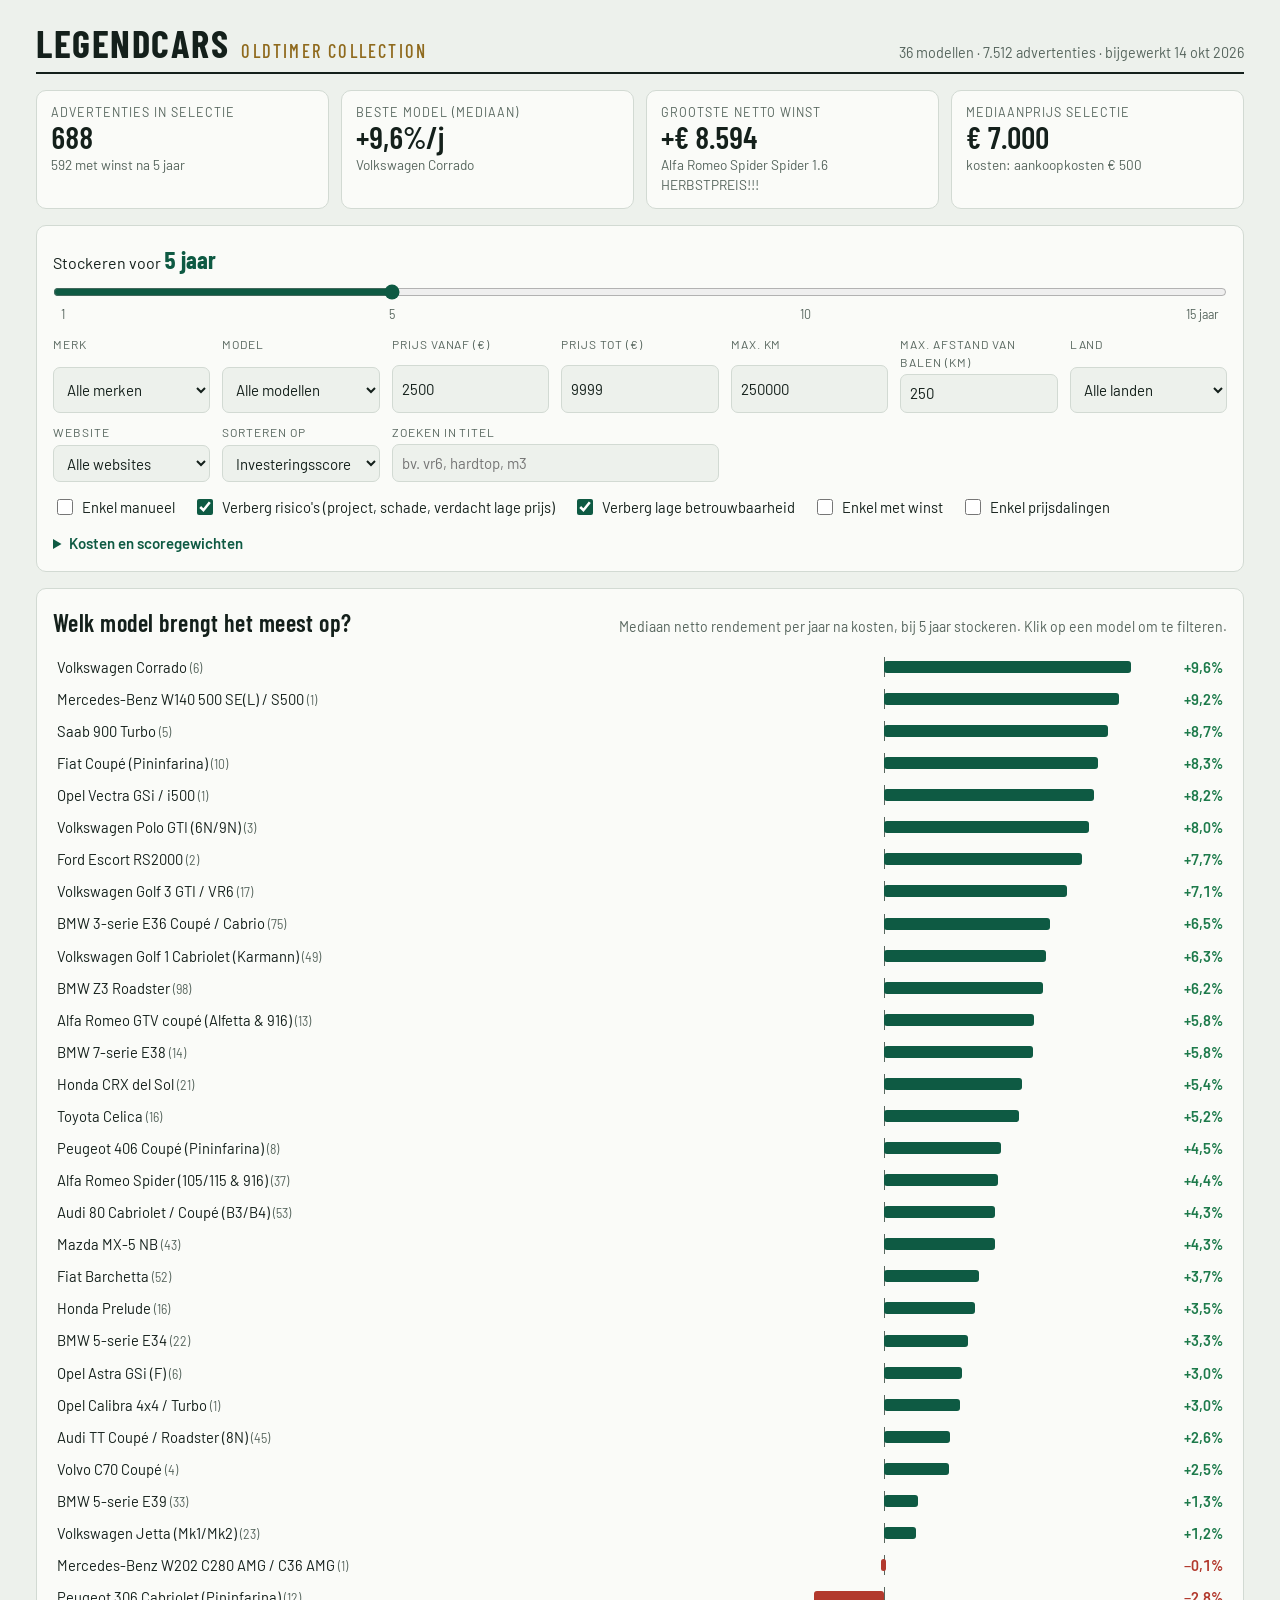
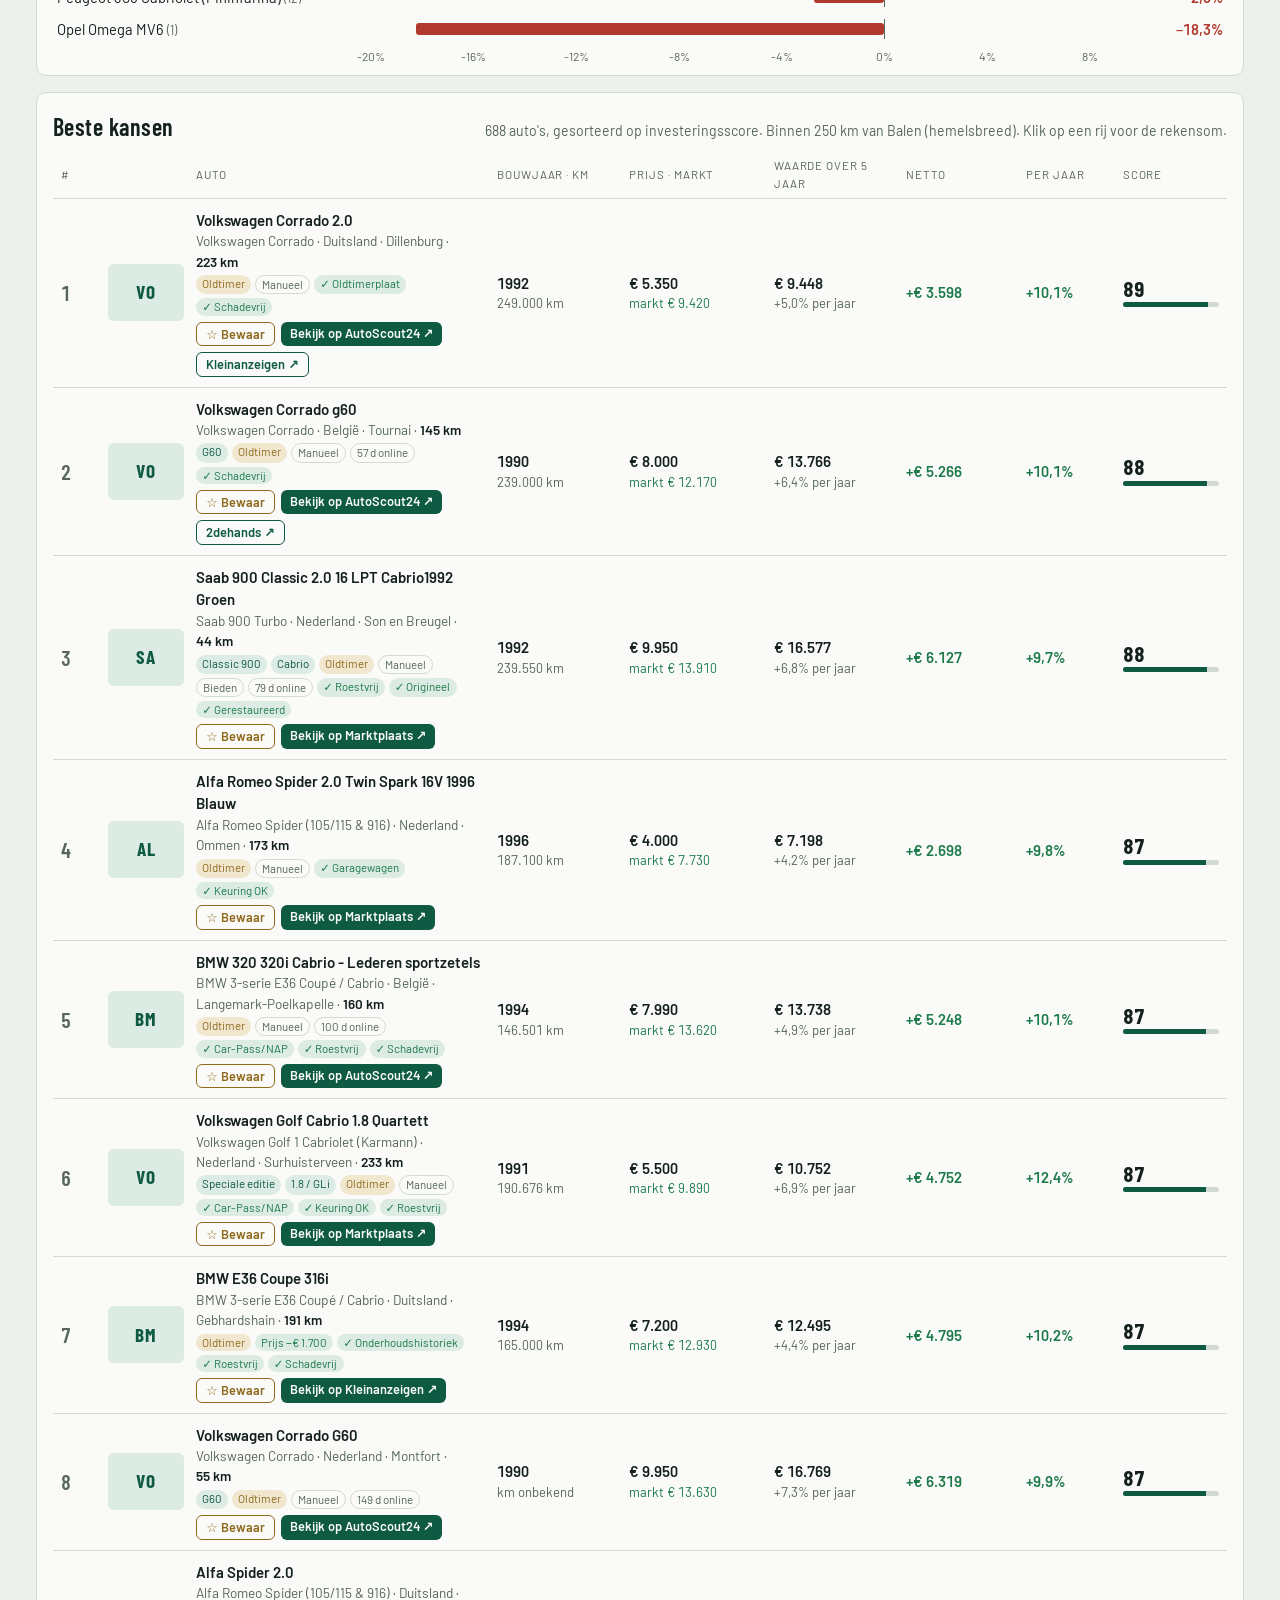
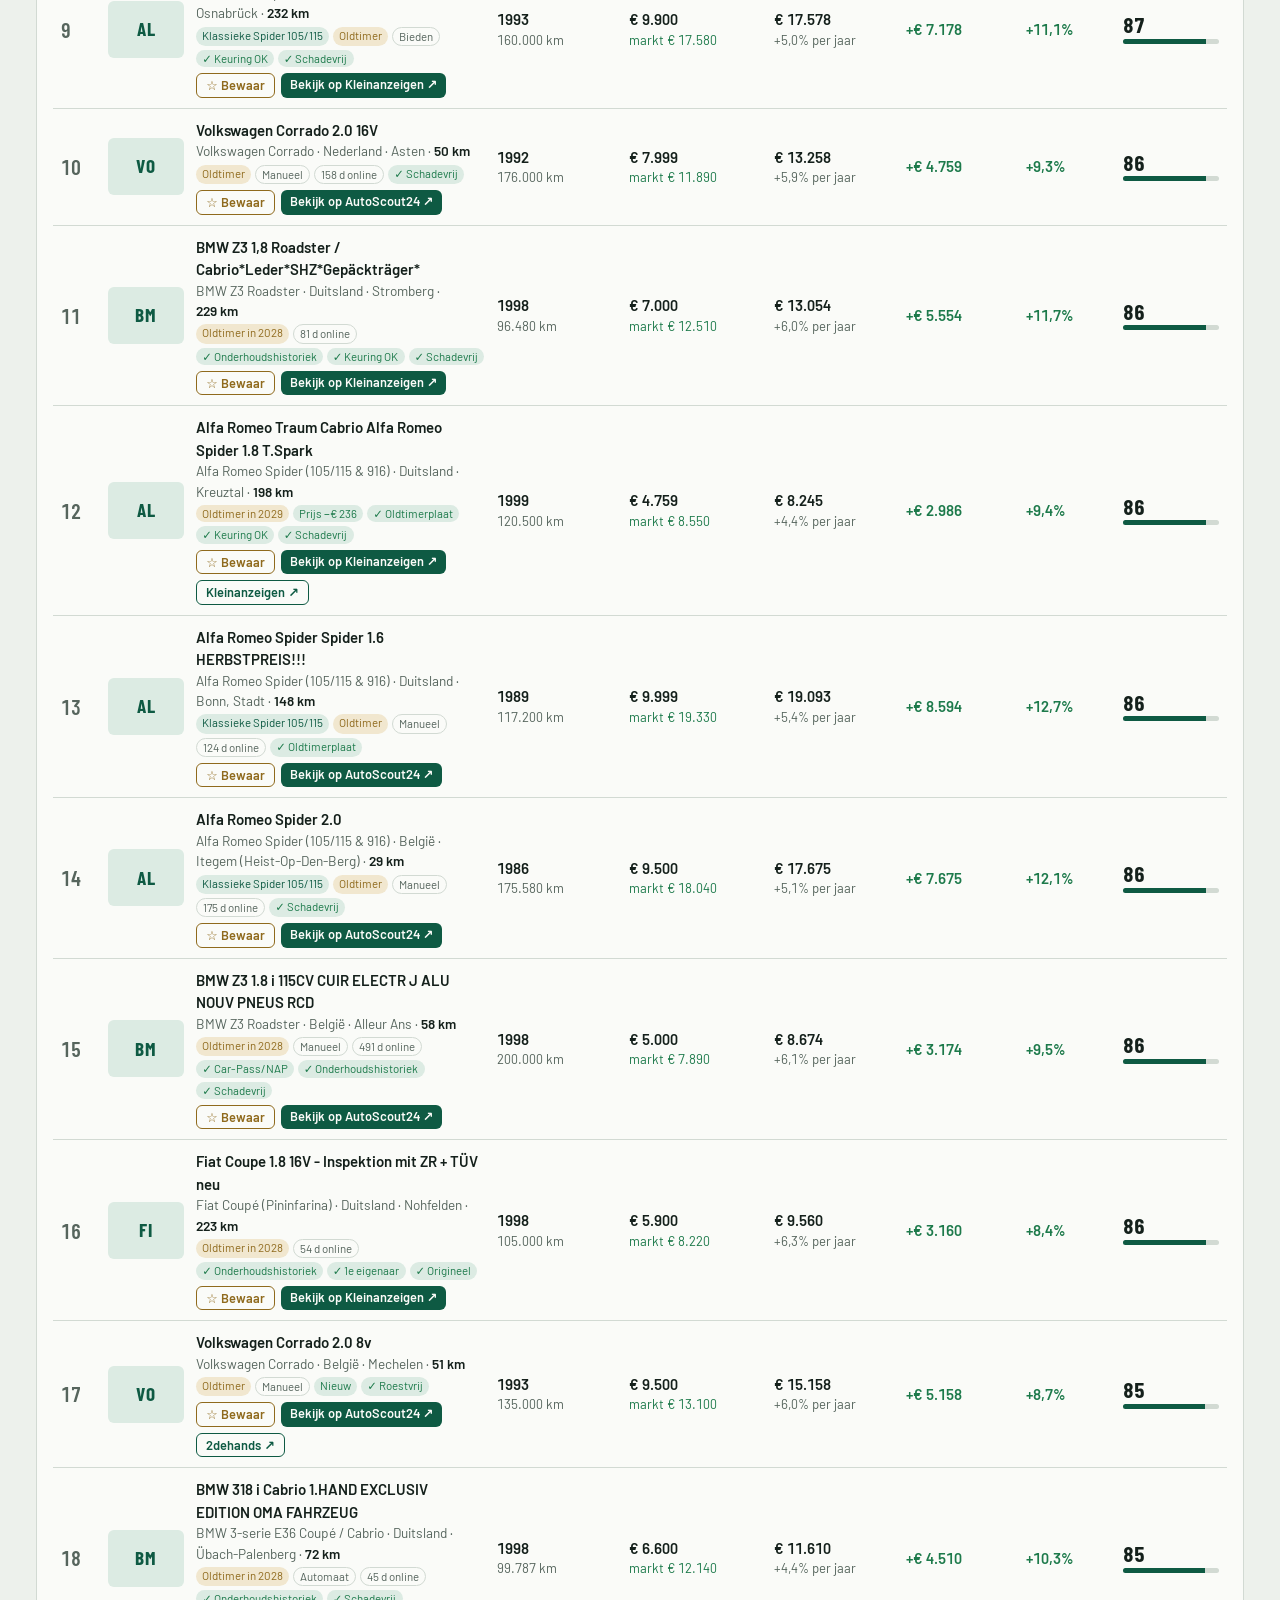
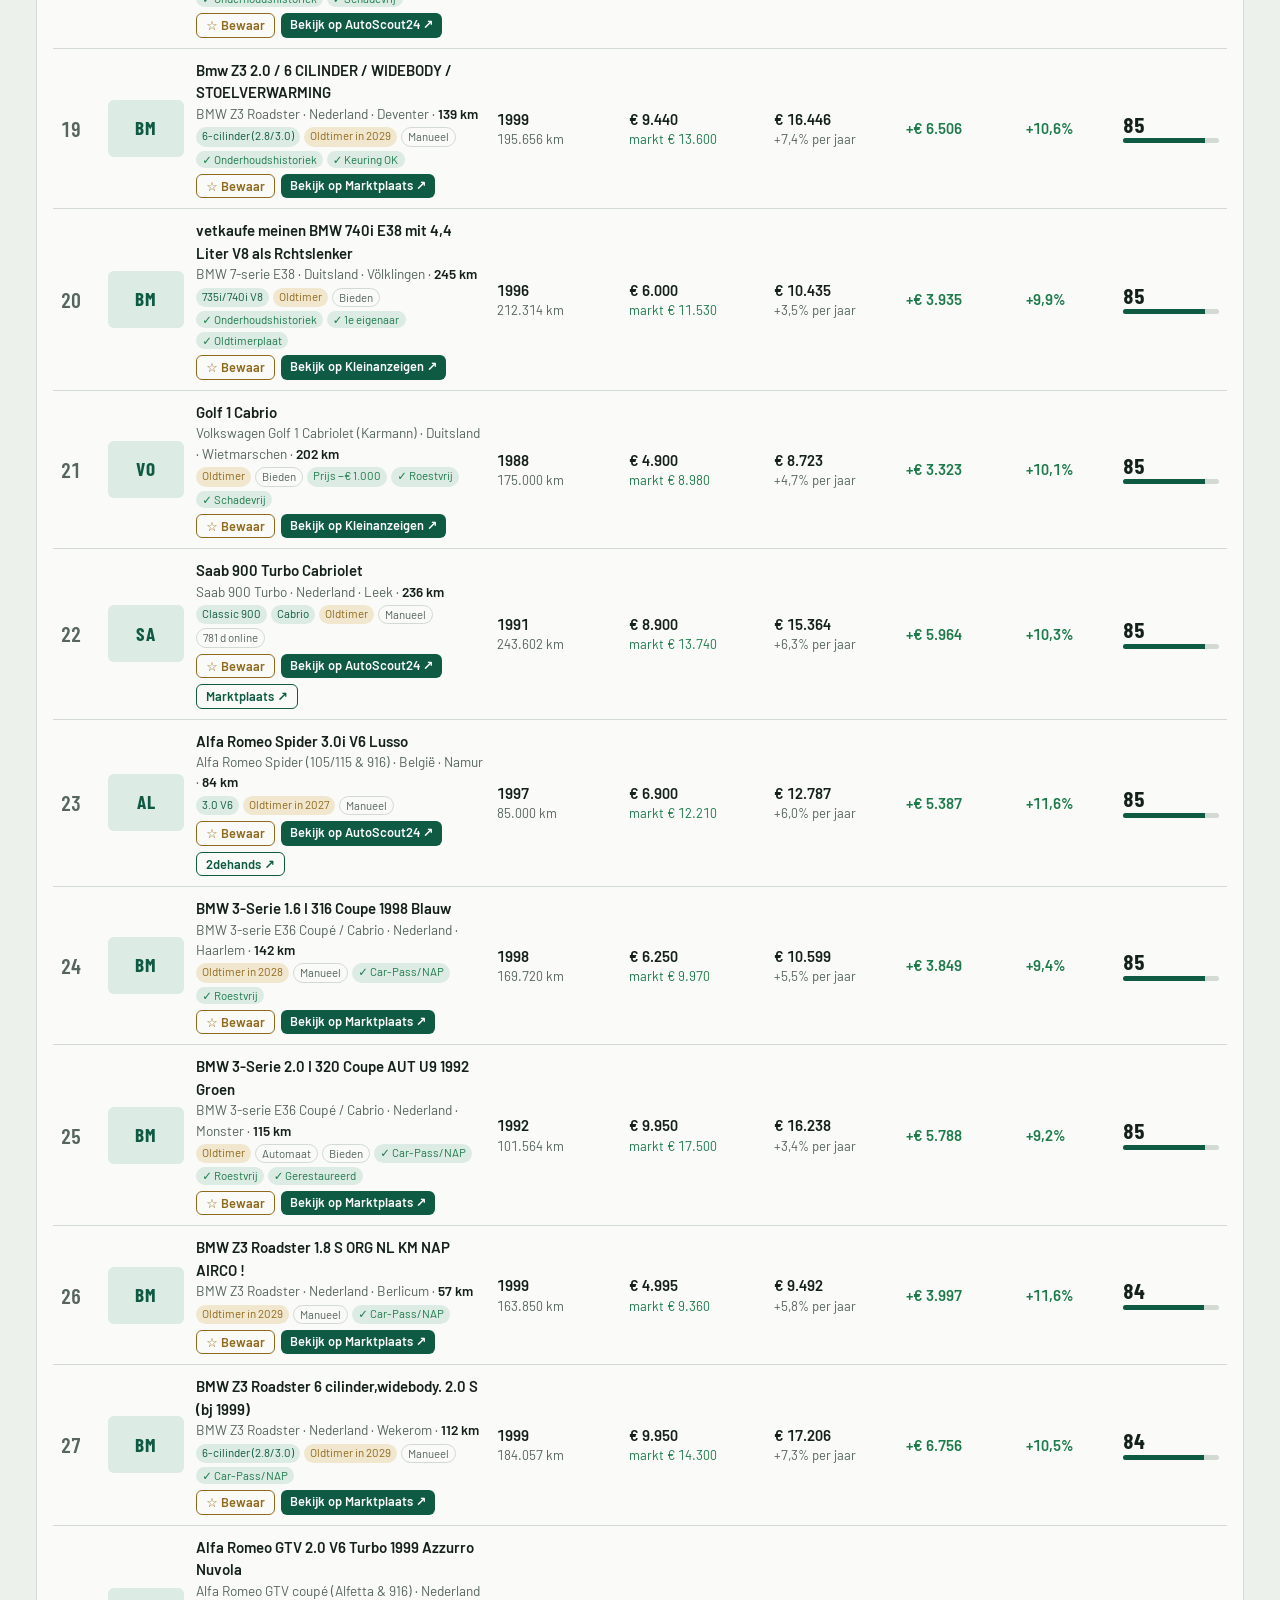
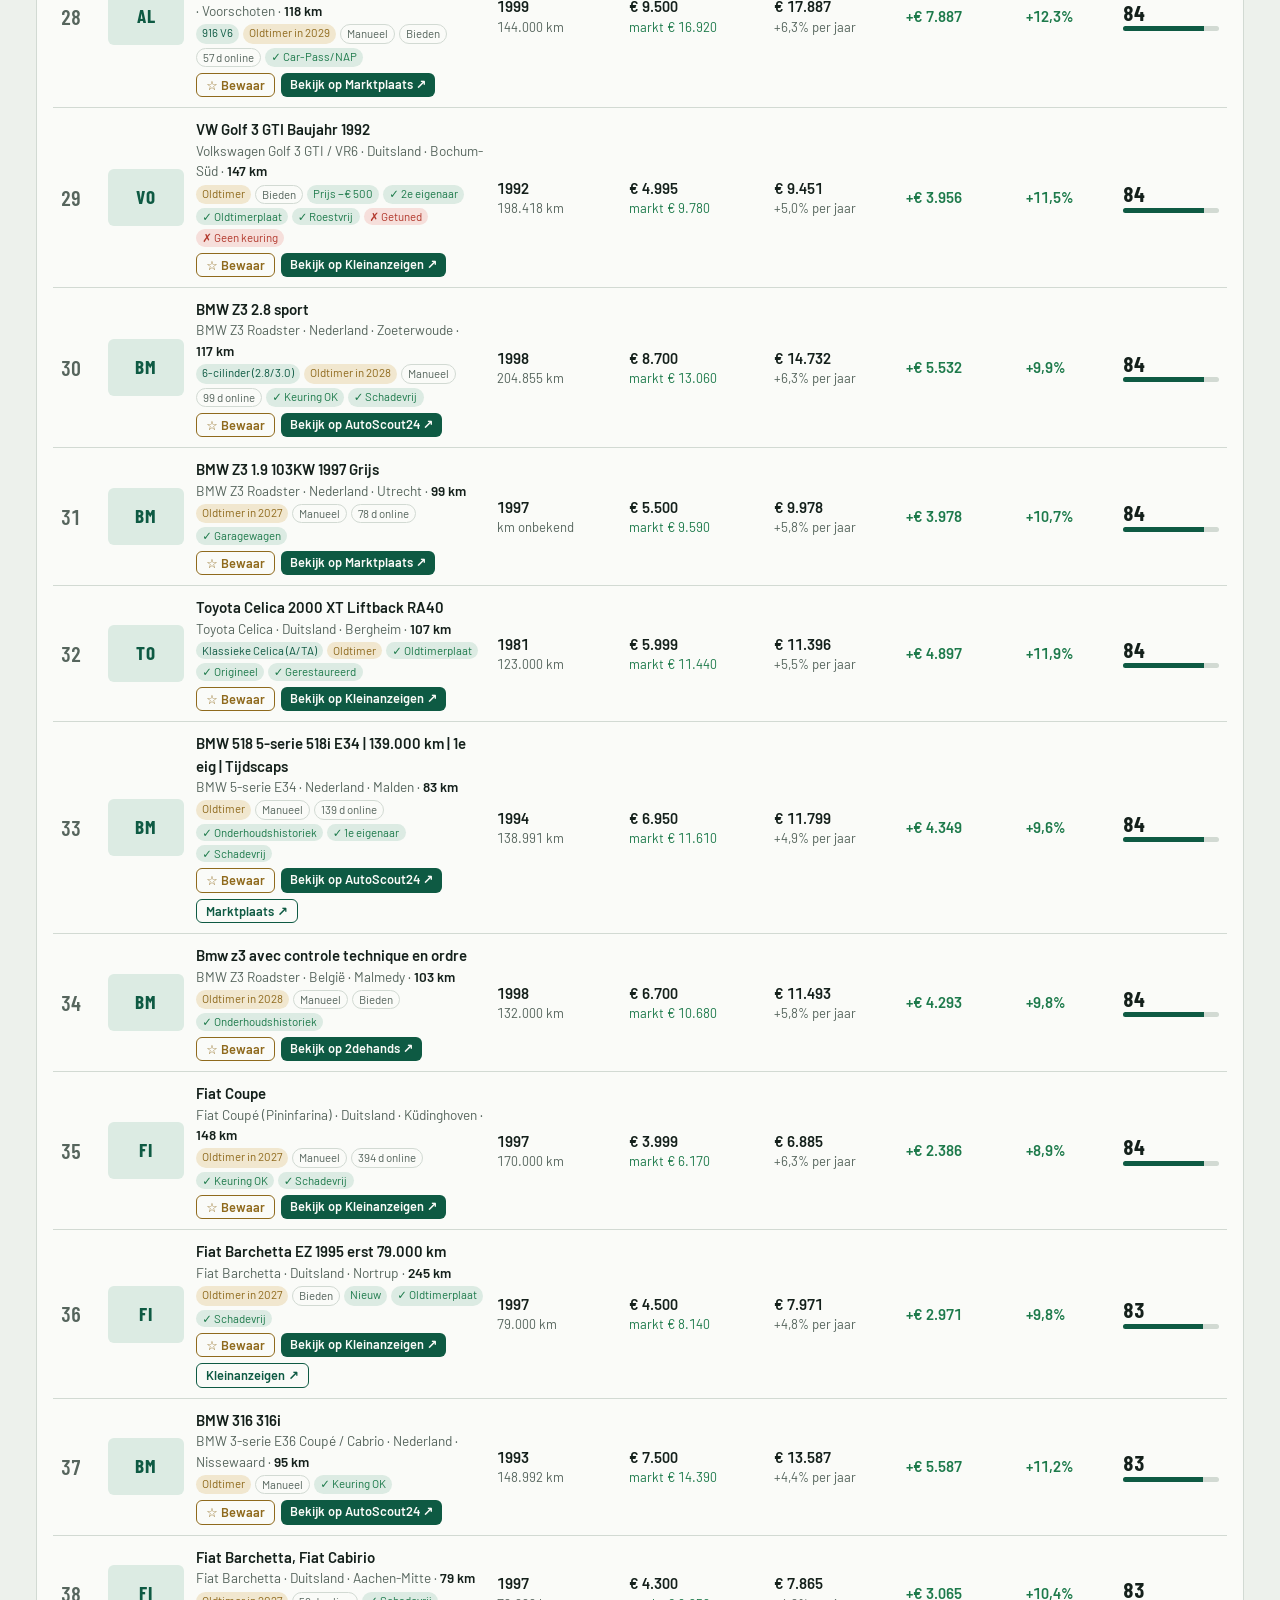
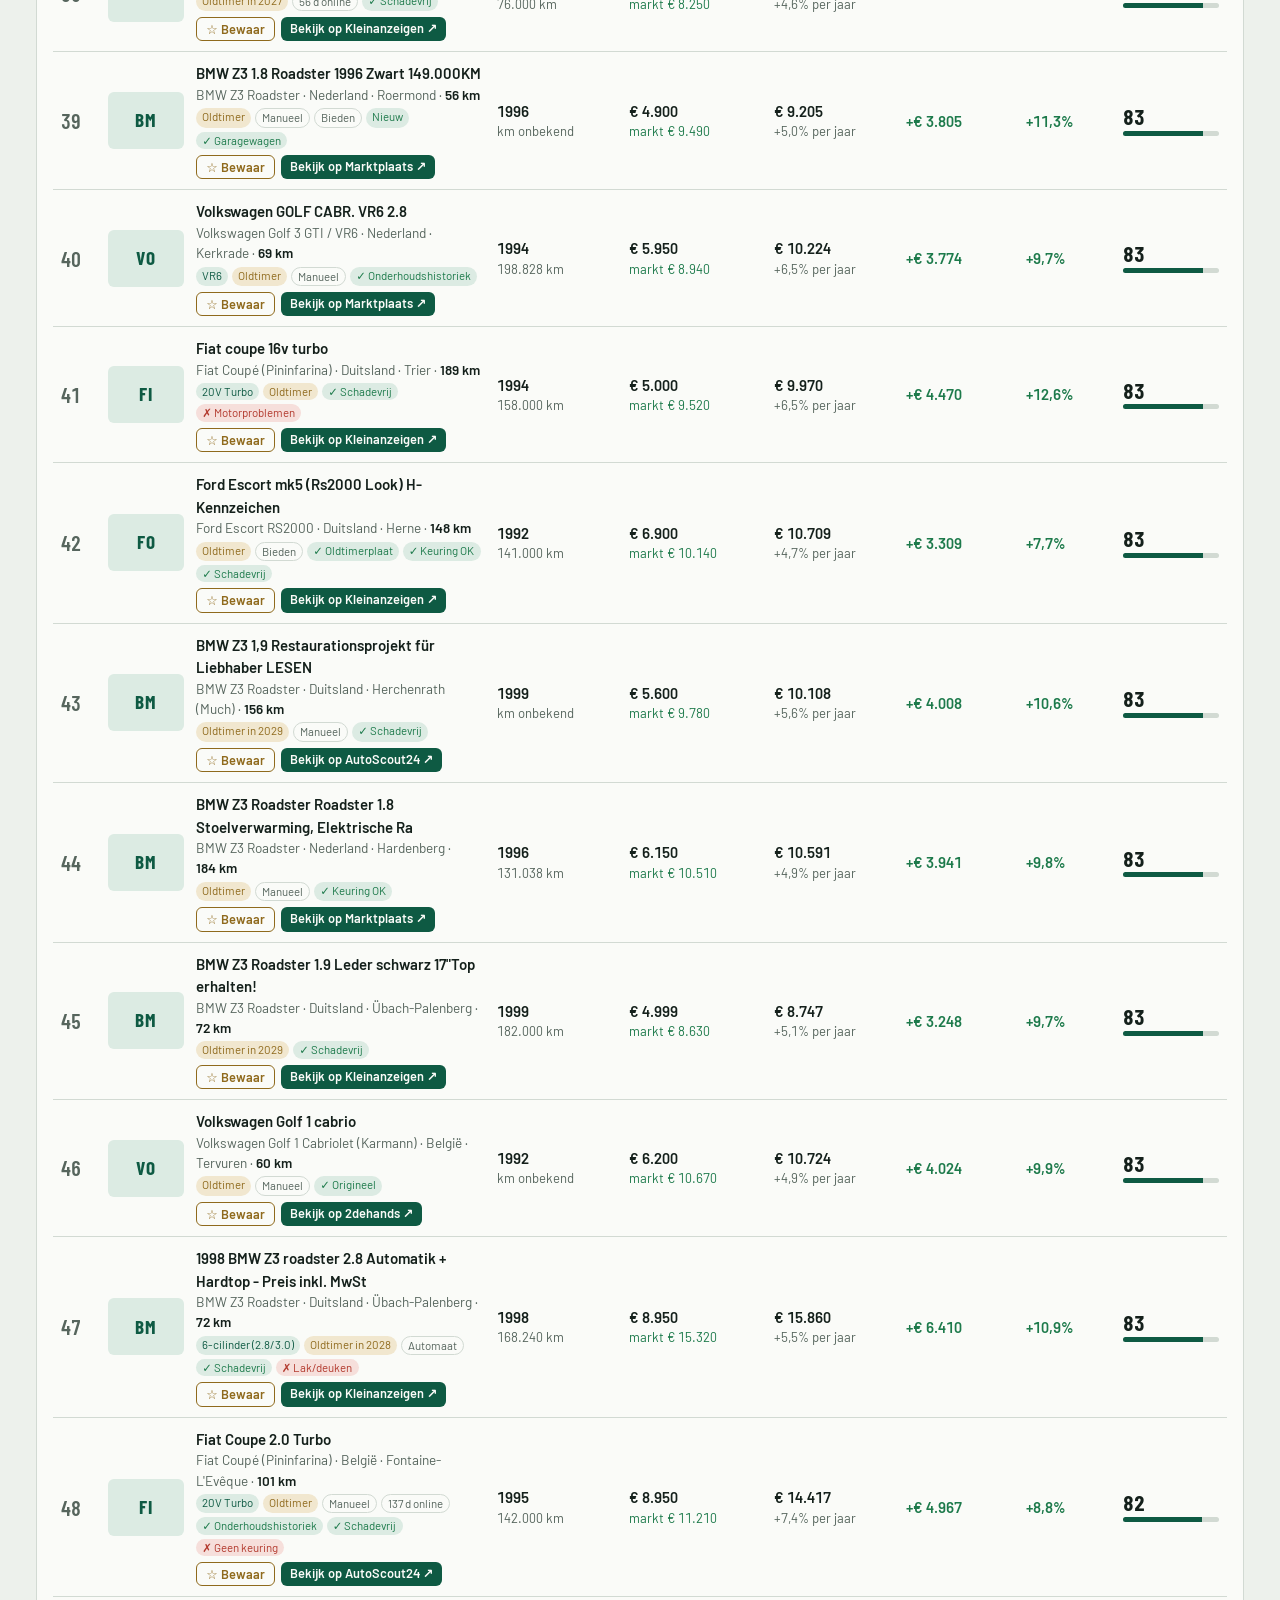
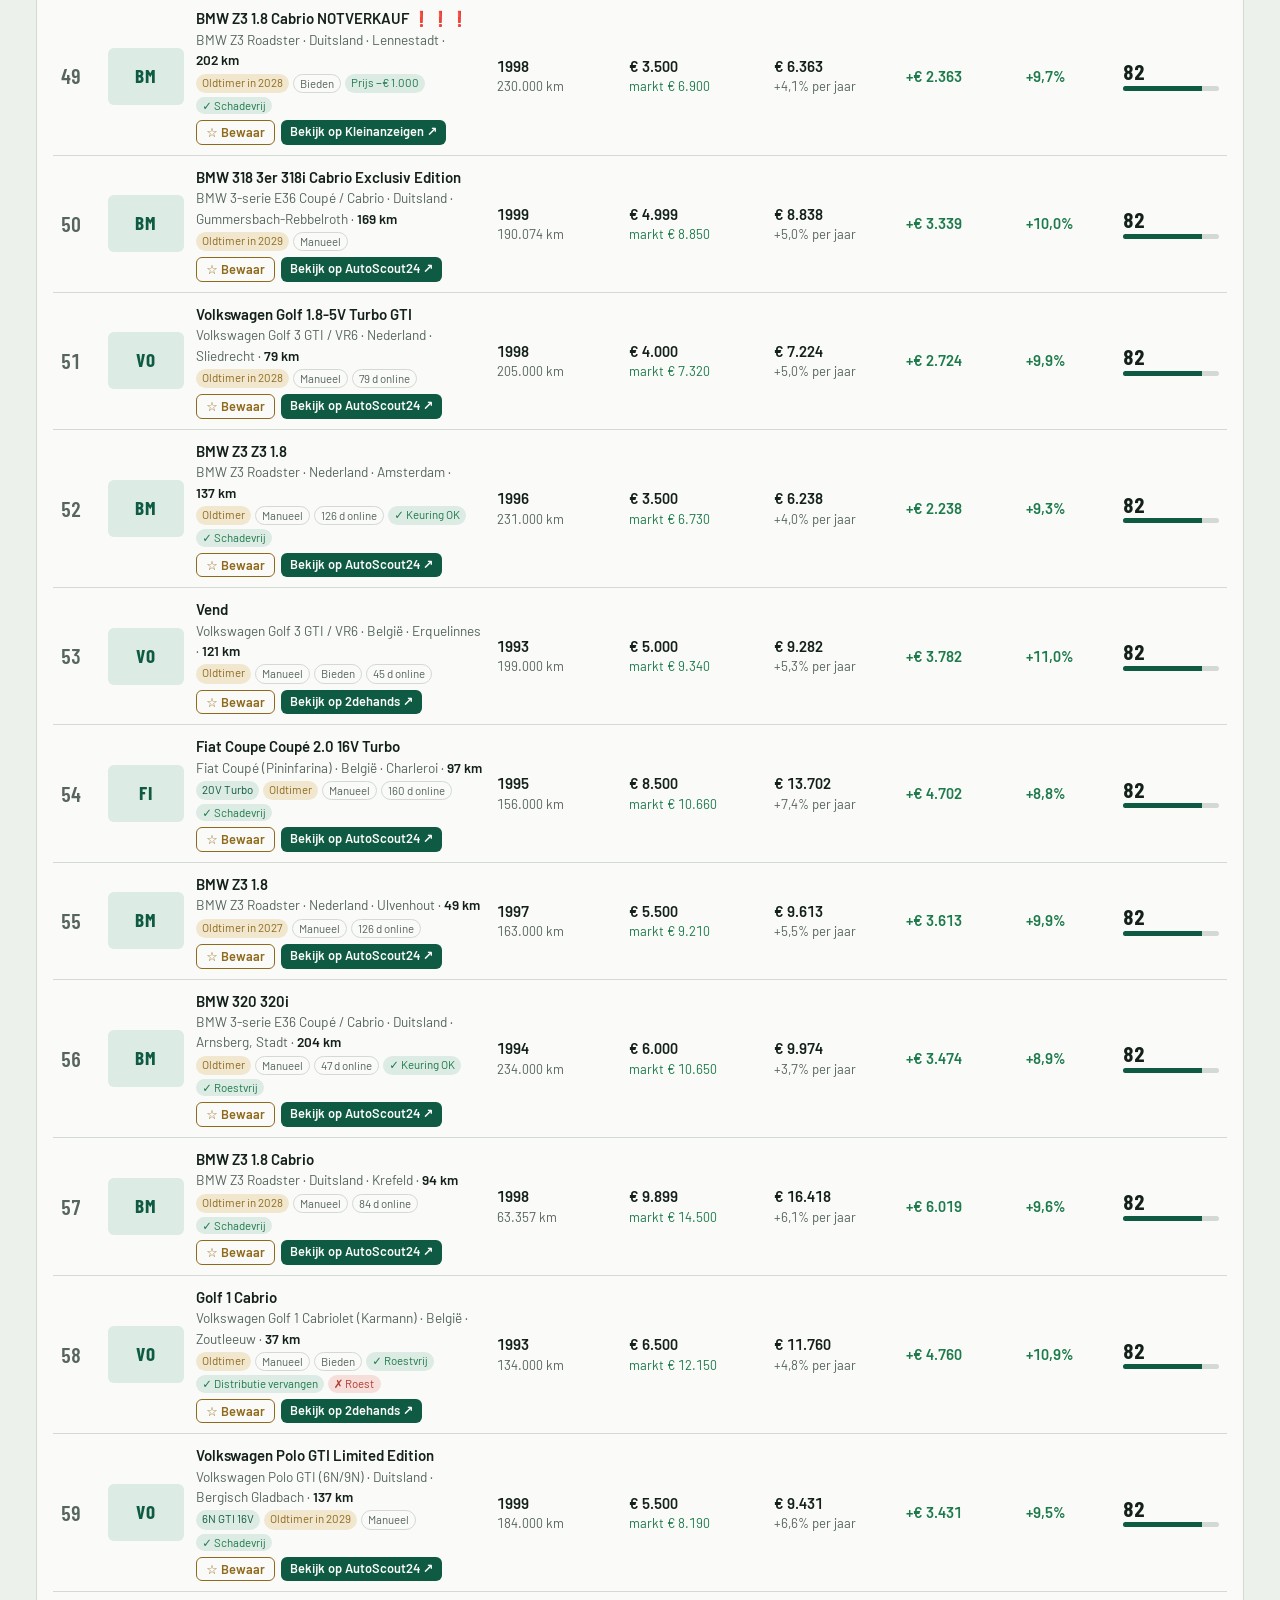
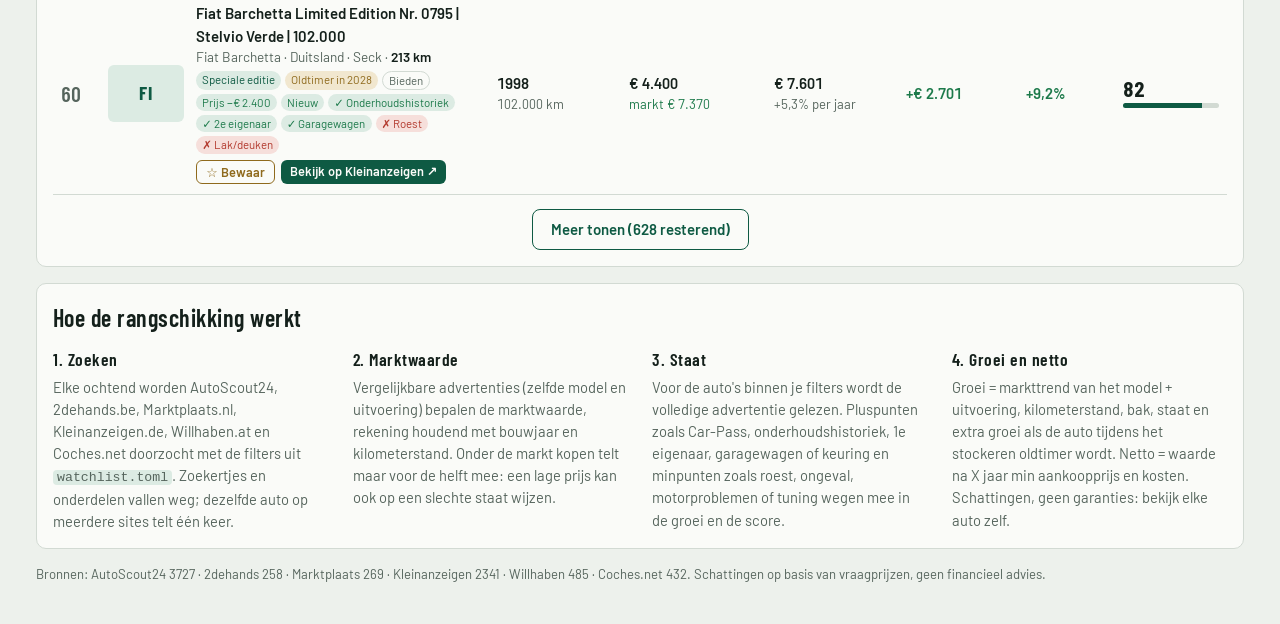
==== docs/index.html @ c5e52e74 "Update advertenties 2026-10-14" ====
<!doctype html>
<html lang="nl">
<head>
<meta charset="utf-8">
<meta name="viewport" content="width=device-width, initial-scale=1, viewport-fit=cover">
<title>LegendCars Oldtimer Collection</title>
<link rel="preconnect" href="https://fonts.googleapis.com">
<link rel="preconnect" href="https://fonts.gstatic.com" crossorigin>
<link rel="stylesheet" href="https://fonts.googleapis.com/css2?family=Barlow+Condensed:wght@500;600;700&family=Barlow:wght@400;500;600&display=swap">
<style>
/* Layout: één kolom met panelen; de lijst is een grid die op gsm naar kaarten plooit. */
:root {
  --bg: #edf1ec;
  --surface: #fafbf8;
  --ink: #14201b;
  --muted: #56655d;
  --line: #d2dad3;
  --accent: #0e5a43;
  --accent-soft: #dcebe3;
  --brass: #8f6a1d;
  --brass-soft: #f1e7cf;
  --good: #1d7a4b;
  --bad: #b2392d;
  --bad-soft: #f6dfdb;
  --warn: #9a6300;
  --bar: #0e5a43;
  --bar-neg: #b2392d;
  --font-display: "Barlow Condensed", "Arial Narrow", "Roboto Condensed", sans-serif;
  --font-body: "Barlow", "Segoe UI", system-ui, -apple-system, sans-serif;
  --radius: 10px;
  color-scheme: light;
}
@media (prefers-color-scheme: dark) {
  :root:not([data-theme="light"]) {
    --bg: #0c1310;
    --surface: #131c18;
    --ink: #e5ece8;
    --muted: #93a39a;
    --line: #26332d;
    --accent: #4fc79c;
    --accent-soft: #173328;
    --brass: #d6b061;
    --brass-soft: #34290f;
    --good: #5bd08f;
    --bad: #f07b6e;
    --bad-soft: #3a1c18;
    --warn: #e5b04a;
    --bar: #4fc79c;
    --bar-neg: #f07b6e;
    color-scheme: dark;
  }
}
:root[data-theme="dark"] {
  --bg: #0c1310;
  --surface: #131c18;
  --ink: #e5ece8;
  --muted: #93a39a;
  --line: #26332d;
  --accent: #4fc79c;
  --accent-soft: #173328;
  --brass: #d6b061;
  --brass-soft: #34290f;
  --good: #5bd08f;
  --bad: #f07b6e;
  --bad-soft: #3a1c18;
  --warn: #e5b04a;
  --bar: #4fc79c;
  --bar-neg: #f07b6e;
  color-scheme: dark;
}

* { box-sizing: border-box; }
html { -webkit-text-size-adjust: 100%; }
body {
  margin: 0;
  background: var(--bg);
  color: var(--ink);
  font-family: var(--font-body);
  font-size: 15px;
  line-height: 1.5;
}
img { max-width: 100%; }
[hidden] { display: none !important; }
a { color: var(--accent); }
code { font-size: 0.9em; background: var(--accent-soft); padding: 0 4px; border-radius: 4px; }

.wrap {
  max-width: 1240px;
  margin: 0 auto;
  padding-inline: 16px;
  padding-block: 20px 40px;
  display: grid;
  gap: 16px;
}

/* Masthead */
.masthead { display: flex; flex-wrap: wrap; align-items: baseline; justify-content: space-between; gap: 8px 24px; padding-block: 4px 6px; border-bottom: 2px solid var(--ink); }
.brand { display: flex; align-items: baseline; gap: 12px; flex-wrap: wrap; }
.wordmark { font-family: var(--font-display); font-weight: 700; font-size: 2.4rem; letter-spacing: 0.04em; text-transform: uppercase; line-height: 1; }
.edition { font-family: var(--font-display); font-weight: 500; font-size: 1.15rem; letter-spacing: 0.12em; text-transform: uppercase; color: var(--brass); }
.meta { margin: 0; color: var(--muted); font-size: 0.9rem; }

/* KPI's */
.kpis { display: grid; grid-template-columns: repeat(4, minmax(0, 1fr)); gap: 12px; }
.kpi { background: var(--surface); border: 1px solid var(--line); border-radius: var(--radius); padding: 12px 14px; min-width: 0; }
.kpi .k-label { font-size: 0.78rem; text-transform: uppercase; letter-spacing: 0.08em; color: var(--muted); }
.kpi .k-value { font-family: var(--font-display); font-weight: 600; font-size: 1.9rem; line-height: 1.1; font-variant-numeric: tabular-nums; overflow-wrap: anywhere; }
.kpi .k-sub { font-size: 0.85rem; color: var(--muted); overflow-wrap: anywhere; }
@media (max-width: 860px) { .kpis { grid-template-columns: repeat(2, minmax(0, 1fr)); } }

/* Panelen */
.panel { background: var(--surface); border: 1px solid var(--line); border-radius: var(--radius); padding: 16px; min-width: 0; }
.panel-head { display: flex; flex-wrap: wrap; align-items: baseline; justify-content: space-between; gap: 4px 16px; margin-bottom: 12px; }
h2 { font-family: var(--font-display); font-weight: 600; font-size: 1.5rem; letter-spacing: 0.02em; margin: 0; text-wrap: balance; }
h3 { font-family: var(--font-display); font-weight: 600; font-size: 1.1rem; letter-spacing: 0.03em; margin: 0 0 4px; }
.hint { margin: 0; color: var(--muted); font-size: 0.88rem; }

/* Filters */
.controls { display: grid; gap: 14px; }
.horizon label { font-size: 1rem; }
.horizon strong { font-family: var(--font-display); font-size: 1.5rem; color: var(--accent); font-variant-numeric: tabular-nums; }
.horizon input[type="range"] { width: 100%; accent-color: var(--accent); margin: 6px 0 0; }
.ticks { position: relative; height: 1.3em; margin-inline: 8px; color: var(--muted); font-size: 0.78rem; }
.ticks span { position: absolute; transform: translateX(-50%); white-space: nowrap; }
.ticks span:first-child { transform: none; }
.ticks span:last-child { transform: translateX(-100%); }
.filters { display: grid; grid-template-columns: repeat(auto-fill, minmax(150px, 1fr)); gap: 10px 12px; }
.field { display: grid; gap: 3px; min-width: 0; }
.field.grow { grid-column: span 2; }
@media (max-width: 520px) { .field.grow { grid-column: auto; } }
.field label, .cost-field label { font-size: 0.75rem; text-transform: uppercase; letter-spacing: 0.08em; color: var(--muted); }
select, input[type="search"], input[type="number"] {
  font: inherit; color: var(--ink); background: var(--bg); border: 1px solid var(--line); border-radius: 7px; padding: 7px 9px; width: 100%; min-width: 0;
}
select:focus-visible, input:focus-visible, button:focus-visible, summary:focus-visible, a:focus-visible { outline: 2px solid var(--accent); outline-offset: 2px; }
.toggles { display: flex; flex-wrap: wrap; gap: 8px 18px; }
.check { display: inline-flex; gap: 6px; align-items: center; font-size: 0.92rem; cursor: pointer; }
.check input { accent-color: var(--accent); width: 16px; height: 16px; }
.costs summary { cursor: pointer; font-weight: 600; color: var(--accent); }
.costs[open] summary { margin-bottom: 10px; }
.cost-grid { display: grid; grid-template-columns: repeat(auto-fill, minmax(170px, 1fr)); gap: 10px 12px; }
.cost-field { display: grid; gap: 3px; }
.cost-field .with-unit { display: flex; align-items: center; gap: 6px; }
.cost-field .unit { color: var(--muted); font-size: 0.85rem; white-space: nowrap; }
.cost-field input[type="range"] { width: 100%; accent-color: var(--brass); }
.sub { margin-top: 16px; }
.link-btn { margin-top: 12px; background: none; border: 0; padding: 0; color: var(--accent); font: inherit; text-decoration: underline; cursor: pointer; }

/* Modelgrafiek */
.model-chart { display: grid; gap: 4px; }
.m-row { display: grid; grid-template-columns: minmax(0, 19rem) minmax(0, 1fr) 4.5rem; gap: 10px; align-items: center; padding: 3px 4px; border-radius: 6px; background: none; border: 0; font: inherit; color: inherit; text-align: left; cursor: pointer; width: 100%; }
.m-row:hover, .m-row.active { background: var(--accent-soft); }
.m-name { overflow: hidden; text-overflow: ellipsis; white-space: nowrap; font-size: 0.92rem; }
.m-name small { color: var(--muted); }
.m-track { position: relative; height: 16px; }
.m-zero { position: absolute; top: -2px; bottom: -2px; width: 1px; background: var(--muted); }
.m-bar { position: absolute; top: 2px; height: 12px; border-radius: 3px; background: var(--bar); }
.m-bar.neg { background: var(--bar-neg); }
.m-val { font-variant-numeric: tabular-nums; text-align: right; font-weight: 600; font-size: 0.92rem; }
.m-axis { display: grid; grid-template-columns: minmax(0, 19rem) minmax(0, 1fr) 4.5rem; gap: 10px; padding-inline: 4px; color: var(--muted); font-size: 0.75rem; }
.m-axis .ax { position: relative; height: 1em; }
.m-axis .ax span { position: absolute; transform: translateX(-50%); white-space: nowrap; }
@media (max-width: 640px) {
  .m-row, .m-axis { grid-template-columns: minmax(0, 9rem) minmax(0, 1fr) 3.8rem; gap: 6px; }
}

/* Lijst */
.list-head, .row-main {
  display: grid;
  grid-template-columns: 2.2rem 76px minmax(0, 2.4fr) minmax(0, 1fr) minmax(0, 1.1fr) minmax(0, 1fr) minmax(0, 0.9fr) minmax(0, 0.7fr) minmax(0, 0.8fr);
  gap: 12px;
  align-items: center;
}
.list-head { font-size: 0.72rem; text-transform: uppercase; letter-spacing: 0.08em; color: var(--muted); padding: 0 8px 6px; border-bottom: 1px solid var(--line); }
.list { list-style: none; margin: 0; padding: 0; }
.row { border-bottom: 1px solid var(--line); }
.row-main { padding: 10px 8px; cursor: pointer; border-radius: 8px; }
.row-main:hover { background: var(--bg); }
.rank { font-family: var(--font-display); font-size: 1.3rem; font-weight: 600; color: var(--muted); font-variant-numeric: tabular-nums; }
.thumb { width: 76px; height: 57px; border-radius: 6px; object-fit: cover; background: var(--accent-soft); display: block; }
.thumb-ph { width: 76px; height: 57px; border-radius: 6px; background: var(--accent-soft); color: var(--accent); display: grid; place-items: center; font-family: var(--font-display); font-weight: 700; font-size: 1.2rem; letter-spacing: 0.05em; }
.car { min-width: 0; }
.car-title { font-weight: 600; color: var(--ink); text-decoration: none; overflow: hidden; text-overflow: ellipsis; display: -webkit-box; -webkit-line-clamp: 2; -webkit-box-orient: vertical; }
.car-title:hover { color: var(--accent); text-decoration: underline; }
.ad-links { display: flex; flex-wrap: wrap; gap: 6px; margin-top: 6px; }
.ad-link { font-size: 0.8rem; font-weight: 600; line-height: 1.6; padding: 1px 9px; border-radius: 6px; background: var(--accent); color: var(--surface); text-decoration: none; white-space: nowrap; }
.ad-link:hover { filter: brightness(1.12); }
.ad-link.alt { background: none; color: var(--accent); border: 1px solid var(--accent); }
.car-model { font-size: 0.85rem; color: var(--muted); }
.chips { display: flex; flex-wrap: wrap; gap: 4px; margin-top: 3px; }
.chip { font-size: 0.72rem; line-height: 1.5; padding: 0 6px; border-radius: 999px; background: var(--accent-soft); color: var(--accent); white-space: nowrap; }
.chip.brass { background: var(--brass-soft); color: var(--brass); }
.chip.risk { background: var(--bad-soft); color: var(--bad); }
.chip.plain { background: none; border: 1px solid var(--line); color: var(--muted); }
.num { font-variant-numeric: tabular-nums; min-width: 0; }
.num .main { font-weight: 600; }
.num .sub2 { font-size: 0.82rem; color: var(--muted); }
.pos { color: var(--good); }
.neg { color: var(--bad); }
.score { display: grid; gap: 3px; }
.score .s-val { font-family: var(--font-display); font-weight: 700; font-size: 1.35rem; line-height: 1; font-variant-numeric: tabular-nums; }
.score .s-bar { height: 5px; border-radius: 3px; background: var(--line); overflow: hidden; }
.score .s-bar i { display: block; height: 100%; background: var(--accent); }
.lbl { display: none; }

@media (max-width: 900px) {
  .list-head { display: none; }
  .row-main {
    grid-template-columns: 76px minmax(0, 1fr) minmax(0, 1fr);
    grid-template-areas:
      "thumb car car"
      "yk price value"
      "net annual score";
    gap: 8px 12px;
  }
  .rank { display: none; }
  .row-main > .thumb, .row-main > .thumb-ph { grid-area: thumb; }
  .row-main > .car { grid-area: car; }
  .c-yk { grid-area: yk; } .c-price { grid-area: price; } .c-value { grid-area: value; }
  .c-net { grid-area: net; } .c-annual { grid-area: annual; } .c-score { grid-area: score; }
  .lbl { display: block; font-size: 0.68rem; text-transform: uppercase; letter-spacing: 0.08em; color: var(--muted); }
}

/* Detail */
.detail { padding: 4px 8px 16px; display: grid; grid-template-columns: minmax(0, 1fr) minmax(0, 1fr) minmax(0, 1.2fr); gap: 16px; }
@media (max-width: 900px) { .detail { grid-template-columns: minmax(0, 1fr); } }
.detail h4 { margin: 0 0 6px; font-size: 0.75rem; text-transform: uppercase; letter-spacing: 0.08em; color: var(--muted); font-weight: 600; }
.kv { display: grid; grid-template-columns: minmax(0, 1fr) auto; gap: 2px 12px; font-size: 0.9rem; font-variant-numeric: tabular-nums; margin: 0; }
.kv dt { color: var(--muted); }
.kv dd { margin: 0; text-align: right; }
.kv .total { border-top: 1px solid var(--line); padding-top: 3px; font-weight: 600; color: var(--ink); }
.links { display: flex; flex-wrap: wrap; gap: 8px; margin-top: 10px; }
.btn { display: inline-block; padding: 6px 12px; border-radius: 7px; background: var(--accent); color: var(--surface); text-decoration: none; font-weight: 600; font-size: 0.9rem; }
.btn.ghost { background: none; color: var(--accent); border: 1px solid var(--accent); }
.chart svg { width: 100%; height: auto; display: block; }
.chart .legend { display: flex; gap: 14px; font-size: 0.8rem; color: var(--muted); margin-top: 4px; flex-wrap: wrap; }
.chart .sw { display: inline-block; width: 12px; height: 3px; vertical-align: middle; margin-right: 5px; border-radius: 2px; }

.more { margin: 14px auto 0; display: block; font: inherit; font-weight: 600; padding: 8px 18px; border-radius: 8px; border: 1px solid var(--accent); background: none; color: var(--accent); cursor: pointer; }
.empty { padding: 28px 8px; color: var(--muted); text-align: center; }

/* Methode */
.method-grid { display: grid; grid-template-columns: repeat(auto-fit, minmax(230px, 1fr)); gap: 16px 24px; margin-top: 10px; }
.method p { margin: 0; font-size: 0.92rem; color: var(--muted); max-width: 65ch; }
.foot { color: var(--muted); font-size: 0.82rem; }

@media (prefers-reduced-motion: no-preference) {
  .m-bar, .score .s-bar i { transition: width 0.25s ease, left 0.25s ease; }
}

.dist { font-weight: 600; color: var(--ink); white-space: nowrap; }

/* Staat, favorieten, onderhandelen */
.chip.good { background: var(--accent-soft); color: var(--good); }
.fav-btn { font: inherit; font-size: 0.8rem; font-weight: 600; line-height: 1.6; padding: 1px 9px; border-radius: 6px; border: 1px solid var(--brass); background: none; color: var(--brass); cursor: pointer; white-space: nowrap; }
.fav-btn.on { background: var(--brass); color: var(--surface); }
.nego { margin: 8px 0 0; padding: 6px 10px; border-radius: 7px; background: var(--brass-soft); color: var(--brass); font-size: 0.88rem; font-weight: 600; }
.note-lbl { display: block; margin-top: 12px; font-size: 0.75rem; text-transform: uppercase; letter-spacing: 0.08em; color: var(--muted); }
.note { width: 100%; margin-top: 4px; font: inherit; font-size: 0.9rem; color: var(--ink); background: var(--bg); border: 1px solid var(--line); border-radius: 7px; padding: 7px 9px; resize: vertical; }
.table-wrap { overflow-x: auto; }
.fav-table { border-collapse: collapse; font-size: 0.88rem; font-variant-numeric: tabular-nums; min-width: 100%; }
.fav-table th, .fav-table td { padding: 6px 10px; border-bottom: 1px solid var(--line); text-align: left; vertical-align: top; }
.fav-table thead th { min-width: 170px; max-width: 240px; font-weight: 600; }
.fav-table tbody th { color: var(--muted); font-weight: 500; white-space: nowrap; }
.fav-table a { color: var(--ink); }
.unfav { margin-left: 6px; border: 0; background: none; color: var(--muted); cursor: pointer; font: inherit; }
.unfav:hover { color: var(--bad); }
.note-cell { white-space: pre-wrap; color: var(--muted); }

</style>
</head>
<body>
<div class="wrap">
  <header class="masthead">
    <div class="brand">
      <span class="wordmark">LegendCars</span>
      <span class="edition">Oldtimer collection</span>
    </div>
    <p class="meta" id="meta"></p>
  </header>

  <section class="kpis" id="kpis" aria-label="Samenvatting"></section>

  <section class="panel controls" aria-label="Filters">
    <div class="horizon">
      <label for="horizon">Stockeren voor <strong id="horizon-out">5 jaar</strong></label>
      <input type="range" id="horizon" min="1" max="15" step="1" value="5">
      <div class="ticks" aria-hidden="true"><span style="left:0%">1</span><span style="left:28.57%">5</span><span style="left:64.29%">10</span><span style="left:100%">15 jaar</span></div>
    </div>
    <div class="filters">
      <div class="field"><label for="f-make">Merk</label><select id="f-make"></select></div>
      <div class="field"><label for="f-model">Model</label><select id="f-model"></select></div>
      <div class="field"><label for="f-pmin">Prijs vanaf (€)</label><input id="f-pmin" type="number" min="0" step="500" inputmode="numeric"></div>
      <div class="field"><label for="f-pmax">Prijs tot (€)</label><input id="f-pmax" type="number" min="0" step="500" inputmode="numeric"></div>
      <div class="field"><label for="f-km">Max. km</label><input id="f-km" type="number" min="0" step="10000" inputmode="numeric"></div>
      <div class="field"><label for="f-dist" id="f-dist-label">Max. afstand (km)</label><input id="f-dist" type="number" min="0" step="25" inputmode="numeric" placeholder="geen limiet"></div>
      <div class="field"><label for="f-country">Land</label><select id="f-country"></select></div>
      <div class="field"><label for="f-source">Website</label><select id="f-source"></select></div>
      <div class="field"><label for="f-sort">Sorteren op</label>
        <select id="f-sort">
          <option value="score">Investeringsscore</option>
          <option value="net">Netto winst na stockage</option>
          <option value="annual">Rendement per jaar</option>
          <option value="deal">Koopje t.o.v. markt</option>
          <option value="price">Prijs (laag → hoog)</option>
          <option value="new">Nieuwste eerst</option>
          <option value="dist">Dichtstbij</option>
          <option value="drop">Grootste prijsdaling</option>
          <option value="cond">Beste staat</option>
        </select>
      </div>
      <div class="field grow"><label for="f-q">Zoeken in titel</label><input id="f-q" type="search" placeholder="bv. vr6, hardtop, m3"></div>
    </div>
    <div class="toggles">
      <label class="check"><input type="checkbox" id="f-manual"> Enkel manueel</label>
      <label class="check"><input type="checkbox" id="f-risk" checked> Verberg risico's (project, schade, verdacht lage prijs)</label>
      <label class="check"><input type="checkbox" id="f-conf" checked> Verberg lage betrouwbaarheid</label>
      <label class="check"><input type="checkbox" id="f-gain"> Enkel met winst</label>
      <label class="check"><input type="checkbox" id="f-drops"> Enkel prijsdalingen</label>
      <label class="check"><input type="checkbox" id="f-favs"> Enkel favorieten</label>
    </div>
    <details class="costs" id="costs">
      <summary>Kosten en scoregewichten</summary>
      <div class="cost-grid" id="cost-grid"></div>
      <h3 class="sub">Gewicht in de investeringsscore</h3>
      <div class="cost-grid" id="weight-grid"></div>
      <button type="button" class="link-btn" id="reset">Standaardwaarden herstellen</button>
    </details>
  </section>

  <section class="panel" id="fav-panel" aria-labelledby="fav-h" hidden>
    <div class="panel-head">
      <h2 id="fav-h">Jouw favorieten</h2>
      <p class="hint" id="fav-count"></p>
    </div>
    <div class="table-wrap"><table class="fav-table" id="fav-table"></table></div>
  </section>

  <section class="panel" aria-labelledby="models-h">
    <div class="panel-head">
      <h2 id="models-h">Welk model brengt het meest op?</h2>
      <p class="hint" id="models-hint"></p>
    </div>
    <div id="model-chart" class="model-chart"></div>
  </section>

  <section class="panel" aria-labelledby="list-h">
    <div class="panel-head">
      <h2 id="list-h">Beste kansen</h2>
      <p class="hint" id="list-hint"></p>
    </div>
    <div class="list-head" aria-hidden="true">
      <span>#</span><span></span><span>Auto</span><span>Bouwjaar · km</span><span>Prijs · markt</span>
      <span id="col-value">Waarde over 5 j</span><span>Netto</span><span>Per jaar</span><span>Score</span>
    </div>
    <ol class="list" id="list"></ol>
    <button type="button" class="more" id="more" hidden>Meer tonen</button>
  </section>

  <section class="panel method" aria-labelledby="method-h">
    <h2 id="method-h">Hoe de rangschikking werkt</h2>
    <div class="method-grid">
      <div>
        <h3>1. Zoeken</h3>
        <p>Elke ochtend worden AutoScout24, 2dehands.be, Marktplaats.nl, Kleinanzeigen.de, Willhaben.at en Coches.net doorzocht met de filters uit <code>watchlist.toml</code>. Zoekertjes en onderdelen vallen weg; dezelfde auto op meerdere sites telt één keer.</p>
      </div>
      <div>
        <h3>2. Marktwaarde</h3>
        <p>Vergelijkbare advertenties (zelfde model en uitvoering) bepalen de marktwaarde, rekening houdend met bouwjaar en kilometerstand. Onder de markt kopen telt maar voor de helft mee: een lage prijs kan ook op een slechte staat wijzen.</p>
      </div>
      <div>
        <h3>3. Staat</h3>
        <p>Voor de auto's binnen je filters wordt de volledige advertentie gelezen. Pluspunten zoals Car-Pass, onderhoudshistoriek, 1e eigenaar, garagewagen of keuring en minpunten zoals roest, ongeval, motorproblemen of tuning wegen mee in de groei en de score.</p>
      </div>
      <div>
        <h3>4. Groei en netto</h3>
        <p>Groei = markttrend van het model + uitvoering, kilometerstand, bak, staat en extra groei als de auto tijdens het stockeren oldtimer wordt. Netto = waarde na X jaar min aankoopprijs en kosten. Schattingen, geen garanties: bekijk elke auto zelf.</p>
      </div>
    </div>
  </section>

  <footer class="foot" id="foot"></footer>
</div>
<script>
window.LEGEND_DATA = {"generated":"2026-10-14T10:32+00:00","today":"2026-10-14","defaults":{"price_min":2500,"price_max":9999,"max_km":250000,"home_label":"Balen","home_lat":51.17,"home_lon":5.17,"max_distance_km":250,"horizon_years":5,"storage_per_month":0,"insurance_per_year":0,"tax_per_year":0,"maintenance_per_year":0,"buy_costs":500,"sell_pct":0,"deal_credit":50,"oldtimer_age":30,"alert_min_score":75,"alert_max_items":15},"models":{"alfa-spider":{"id":"alfa-spider","make":"Alfa Romeo","name":"Spider (105/115 & 916)","years":[1966,1999],"trend":3.0,"rarity":3,"demand":4,"manualPremium":true,"active":894,"median":18400.0,"min":1300,"max":130000,"observed":null,"trendUsed":3.0,"observedWeight":0.0,"removedTotal":4},"alfa-gtv":{"id":"alfa-gtv","make":"Alfa Romeo","name":"GTV coupé (Alfetta & 916)","years":[1974,1999],"trend":3.0,"rarity":3,"demand":3,"manualPremium":true,"active":266,"median":13925.0,"min":1500,"max":59900,"observed":null,"trendUsed":3.0,"observedWeight":0.0,"removedTotal":2},"audi-80-cabrio-coupe":{"id":"audi-80-cabrio-coupe","make":"Audi","name":"80 Cabriolet / Coupé (B3/B4)","years":[1988,1999],"trend":3.5,"rarity":2,"demand":3,"manualPremium":true,"active":469,"median":8000,"min":1400,"max":54900,"observed":null,"trendUsed":3.5,"observedWeight":0.0,"removedTotal":3},"audi-tt-8n":{"id":"audi-tt-8n","make":"Audi","name":"TT Coupé / Roadster (8N)","years":[1998,1999],"trend":2.5,"rarity":2,"demand":3,"manualPremium":true,"active":330,"median":4900.0,"min":1000,"max":29900,"observed":null,"trendUsed":2.5,"observedWeight":0.0,"removedTotal":4},"bmw-e36-coupe-cabrio":{"id":"bmw-e36-coupe-cabrio","make":"BMW","name":"3-serie E36 Coupé / Cabrio","years":[1990,1999],"trend":3.5,"rarity":2,"demand":4,"manualPremium":true,"active":1025,"median":12500,"min":1600,"max":329850,"observed":null,"trendUsed":3.5,"observedWeight":0.0,"removedTotal":8},"bmw-e34":{"id":"bmw-e34","make":"BMW","name":"5-serie E34","years":[1988,1995],"trend":3.5,"rarity":2,"demand":3,"manualPremium":true,"active":392,"median":9100.0,"min":1450,"max":74950,"observed":null,"trendUsed":3.5,"observedWeight":0.0,"removedTotal":2},"bmw-e39":{"id":"bmw-e39","make":"BMW","name":"5-serie E39","years":[1996,1999],"trend":2.5,"rarity":1,"demand":3,"manualPremium":true,"active":456,"median":5225.0,"min":1000,"max":69990,"observed":null,"trendUsed":2.5,"observedWeight":0.0,"removedTotal":5},"bmw-e38":{"id":"bmw-e38","make":"BMW","name":"7-serie E38","years":[1994,1999],"trend":3.0,"rarity":2,"demand":3,"manualPremium":false,"active":269,"median":10250,"min":1155,"max":49900,"observed":null,"trendUsed":3.0,"observedWeight":0.0,"removedTotal":4},"bmw-z3-cabrio":{"id":"bmw-z3-cabrio","make":"BMW","name":"Z3 Roadster","years":[1995,1999],"trend":4.0,"rarity":2,"demand":4,"manualPremium":true,"active":703,"median":11850,"min":1500,"max":72900,"observed":null,"trendUsed":4.0,"observedWeight":0.0,"removedTotal":9},"fiat-barchetta":{"id":"fiat-barchetta","make":"Fiat","name":"Barchetta","years":[1995,1999],"trend":3.0,"rarity":3,"demand":3,"manualPremium":true,"active":308,"median":6850.0,"min":1000,"max":35000,"observed":null,"trendUsed":3.0,"observedWeight":0.0,"removedTotal":3},"fiat-coupe":{"id":"fiat-coupe","make":"Fiat","name":"Coupé (Pininfarina)","years":[1993,1999],"trend":4.5,"rarity":3,"demand":4,"manualPremium":true,"active":234,"median":9974.5,"min":1399,"max":39990,"observed":null,"trendUsed":4.5,"observedWeight":0.0,"removedTotal":2},"ford-escort-rs2000":{"id":"ford-escort-rs2000","make":"Ford","name":"Escort RS2000","years":[1975,1996],"trend":4.0,"rarity":4,"demand":4,"manualPremium":true,"active":36,"median":10250.0,"min":1600,"max":65900,"observed":null,"trendUsed":4.0,"observedWeight":0.0,"removedTotal":1},"honda-crx-delsol":{"id":"honda-crx-delsol","make":"Honda","name":"CRX del Sol","years":[1992,1998],"trend":3.0,"rarity":3,"demand":2,"manualPremium":true,"active":149,"median":7999,"min":1000,"max":33000,"observed":null,"trendUsed":3.0,"observedWeight":0.0,"removedTotal":4},"honda-prelude":{"id":"honda-prelude","make":"Honda","name":"Prelude","years":[1983,1999],"trend":3.5,"rarity":2,"demand":3,"manualPremium":true,"active":133,"median":8200,"min":1250,"max":25550,"observed":null,"trendUsed":3.5,"observedWeight":0.0,"removedTotal":2},"honda-s2000":{"id":"honda-s2000","make":"Honda","name":"S2000","years":[1999,1999],"trend":6.0,"rarity":3,"demand":5,"manualPremium":true,"active":8,"median":29499.0,"min":28000,"max":42000,"observed":null,"trendUsed":6.0,"observedWeight":0.0,"removedTotal":0},"honda-integra":{"id":"honda-integra","make":"Honda","name":"Integra","years":[1990,1999],"trend":3.5,"rarity":3,"demand":4,"manualPremium":true,"active":19,"median":21500,"min":6900,"max":28190,"observed":null,"trendUsed":3.5,"observedWeight":0.0,"removedTotal":0},"mazda-mx5-nb":{"id":"mazda-mx5-nb","make":"Mazda","name":"MX-5 NB","years":[1998,1999],"trend":3.5,"rarity":1,"demand":4,"manualPremium":true,"active":168,"median":6925.0,"min":1200,"max":24000,"observed":null,"trendUsed":3.5,"observedWeight":0.0,"removedTotal":2},"mercedes-r107-450":{"id":"mercedes-r107-450","make":"Mercedes-Benz","name":"R107 450 SL / SLC","years":[1971,1981],"trend":3.0,"rarity":2,"demand":4,"manualPremium":false,"active":303,"median":21500,"min":3100,"max":81000,"observed":null,"trendUsed":3.0,"observedWeight":0.0,"removedTotal":2},"mercedes-500-sec":{"id":"mercedes-500-sec","make":"Mercedes-Benz","name":"500 SEC (C126)","years":[1981,1991],"trend":4.0,"rarity":3,"demand":4,"manualPremium":false,"active":78,"median":22975.0,"min":6000,"max":89900,"observed":null,"trendUsed":4.0,"observedWeight":0.0,"removedTotal":0},"mercedes-w140-500":{"id":"mercedes-w140-500","make":"Mercedes-Benz","name":"W140 500 SE(L) / S500","years":[1991,1998],"trend":3.5,"rarity":2,"demand":3,"manualPremium":false,"active":86,"median":18185.0,"min":3750,"max":69990,"observed":null,"trendUsed":3.5,"observedWeight":0.0,"removedTotal":1},"mercedes-300ce24":{"id":"mercedes-300ce24","make":"Mercedes-Benz","name":"300 CE-24 (C124)","years":[1989,1993],"trend":4.5,"rarity":3,"demand":4,"manualPremium":false,"active":107,"median":19990,"min":4750,"max":107500,"observed":null,"trendUsed":4.5,"observedWeight":0.0,"removedTotal":0},"mercedes-c280-amg":{"id":"mercedes-c280-amg","make":"Mercedes-Benz","name":"W202 C280 AMG / C36 AMG","years":[1993,1999],"trend":2.5,"rarity":3,"demand":2,"manualPremium":false,"active":21,"median":16990,"min":2500,"max":29950,"observed":null,"trendUsed":2.5,"observedWeight":0.0,"removedTotal":1},"opel-astra-gsi":{"id":"opel-astra-gsi","make":"Opel","name":"Astra GSi (F)","years":[1991,1998],"trend":4.0,"rarity":3,"demand":3,"manualPremium":true,"active":36,"median":6500.0,"min":2000,"max":25950,"observed":null,"trendUsed":4.0,"observedWeight":0.0,"removedTotal":1},"opel-vectra-gsi":{"id":"opel-vectra-gsi","make":"Opel","name":"Vectra GSi / i500","years":[1989,1999],"trend":3.0,"rarity":3,"demand":2,"manualPremium":true,"active":12,"median":10945.0,"min":5300,"max":24950,"observed":null,"trendUsed":3.0,"observedWeight":0.0,"removedTotal":0},"opel-calibra-4x4":{"id":"opel-calibra-4x4","make":"Opel","name":"Calibra 4x4 / Turbo","years":[1990,1997],"trend":4.5,"rarity":4,"demand":4,"manualPremium":true,"active":32,"median":17000.0,"min":4000,"max":28999,"observed":null,"trendUsed":4.5,"observedWeight":0.0,"removedTotal":0},"opel-omega-mv6":{"id":"opel-omega-mv6","make":"Opel","name":"Omega MV6","years":[1994,1999],"trend":2.0,"rarity":3,"demand":2,"manualPremium":false,"active":13,"median":2490,"min":1200,"max":4500,"observed":null,"trendUsed":2.0,"observedWeight":0.0,"removedTotal":0},"peugeot-306-cabrio":{"id":"peugeot-306-cabrio","make":"Peugeot","name":"306 Cabriolet (Pininfarina)","years":[1994,1999],"trend":2.0,"rarity":2,"demand":2,"manualPremium":true,"active":85,"median":3500,"min":1000,"max":12490,"observed":null,"trendUsed":2.0,"observedWeight":0.0,"removedTotal":2},"peugeot-406-coupe":{"id":"peugeot-406-coupe","make":"Peugeot","name":"406 Coupé (Pininfarina)","years":[1997,1999],"trend":3.5,"rarity":3,"demand":3,"manualPremium":false,"active":29,"median":6200,"min":1200,"max":13500,"observed":null,"trendUsed":3.5,"observedWeight":0.0,"removedTotal":2},"saab-900-turbo":{"id":"saab-900-turbo","make":"Saab","name":"900 Turbo","years":[1979,1998],"trend":4.5,"rarity":3,"demand":4,"manualPremium":true,"active":179,"median":12900,"min":1200,"max":59900,"observed":null,"trendUsed":4.5,"observedWeight":0.0,"removedTotal":2},"toyota-celica":{"id":"toyota-celica","make":"Toyota","name":"Celica","years":[1970,1999],"trend":3.0,"rarity":2,"demand":3,"manualPremium":true,"active":245,"median":10999,"min":1499,"max":265000,"observed":null,"trendUsed":3.0,"observedWeight":0.0,"removedTotal":5},"vw-corrado":{"id":"vw-corrado","make":"Volkswagen","name":"Corrado","years":[1988,1995],"trend":5.0,"rarity":3,"demand":5,"manualPremium":true,"active":211,"median":13000,"min":3000,"max":45000,"observed":null,"trendUsed":5.0,"observedWeight":0.0,"removedTotal":5},"vw-golf1-cabrio":{"id":"vw-golf1-cabrio","make":"Volkswagen","name":"Golf 1 Cabriolet (Karmann)","years":[1979,1993],"trend":4.0,"rarity":2,"demand":4,"manualPremium":true,"active":317,"median":9700,"min":1450,"max":42000,"observed":null,"trendUsed":4.0,"observedWeight":0.0,"removedTotal":4},"vw-golf3-gti-vr6":{"id":"vw-golf3-gti-vr6","make":"Volkswagen","name":"Golf 3 GTI / VR6","years":[1991,1998],"trend":4.5,"rarity":2,"demand":4,"manualPremium":true,"active":293,"median":8700,"min":1000,"max":49950,"observed":null,"trendUsed":4.5,"observedWeight":0.0,"removedTotal":6},"vw-polo-gti":{"id":"vw-polo-gti","make":"Volkswagen","name":"Polo GTI (6N/9N)","years":[1995,1999],"trend":3.5,"rarity":3,"demand":3,"manualPremium":true,"active":20,"median":4399.5,"min":1000,"max":13990,"observed":null,"trendUsed":3.5,"observedWeight":0.0,"removedTotal":1},"vw-jetta":{"id":"vw-jetta","make":"Volkswagen","name":"Jetta (Mk1/Mk2)","years":[1979,1992],"trend":3.0,"rarity":3,"demand":2,"manualPremium":true,"active":203,"median":4250,"min":1000,"max":21999,"observed":null,"trendUsed":3.0,"observedWeight":0.0,"removedTotal":2},"volvo-c70-coupe":{"id":"volvo-c70-coupe","make":"Volvo","name":"C70 Coupé","years":[1997,1999],"trend":3.0,"rarity":3,"demand":2,"manualPremium":false,"active":28,"median":4995.0,"min":1450,"max":35000,"observed":null,"trendUsed":3.0,"observedWeight":0.0,"removedTotal":0}},"listings":[{"id":"autoscout24:00237278-f02a-49d0-9234-a910e002e1bc","src":"autoscout24","url":"https://www.autoscout24.be/nl/aanbod/bmw-530-530d-touring-e39-diesel-grijs-cat_ma13mo1652-00237278-f02a-49d0-9234-a910e002e1bc","title":"BMW 530 530d touring E39","model":"bmw-e39","year":1999,"km":350000,"price":1900,"pt":"FIXED","fuel":"diesel","gear":"manual","body":null,"hp":184,"cc":"AT","lat":48.12,"lon":16.61,"city":"Fischamend","seller":"private","img":"https://prod.pictures.autoscout24.net/listing-images/00237278-f02a-49d0-9234-a910e002e1bc_a77d816e-e66b-461f-83d1-514598d75f47.jpg/250x188.webp","flags":[],"variants":["530i/535i"],"tier":"base","fair":3000.0,"comps":366,"conf":1.0,"rate":{"trend":2.5,"variant":0.5,"km":-2.0,"gearbox":0.5,"fuel":-1.0,"condition":0.0},"first":"2026-10-13","posted":null,"days":1,"drop":0,"dropPct":0,"changed":null,"cond":{"score":0.0,"pos":[],"neg":[],"src":"lijst"},"owners":null,"views":null,"favs":null,"firstPrice":1900,"also":[]},{"id":"autoscout24:0024b30a-906e-4417-9371-15e096220a06","src":"autoscout24","url":"https://www.autoscout24.be/nl/aanbod/alfa-romeo-spider-duetto-osso-di-sepia-benzine-rood-cat_ma6mo1614-0024b30a-906e-4417-9371-15e096220a06","title":"Alfa Romeo Spider Duetto Osso di Sepia","model":"alfa-spider","year":1968,"km":29900,"price":39900,"pt":"FIXED","fuel":"petrol","gear":"manual","body":null,"hp":88,"cc":"BE","lat":50.65,"lon":5.62,"city":"Jupille","seller":"dealer","img":"https://prod.pictures.autoscout24.net/listing-images/0024b30a-906e-4417-9371-15e096220a06_bec4e66d-5b09-4c6c-82ba-c372171f76b0.jpg/250x188.webp","flags":[],"variants":["Klassieke Spider 105/115","Duetto (1966-69)"],"tier":"Duetto (1966-69)","fair":50770.0,"comps":42,"conf":1.0,"rate":{"trend":3.0,"variant":3.5,"km":1.0,"gearbox":0.5,"fuel":0.0,"condition":0.0},"first":"2026-10-13","posted":null,"days":1,"drop":0,"dropPct":0,"changed":null,"cond":{"score":0.0,"pos":[],"neg":[],"src":"lijst"},"owners":null,"views":null,"favs":null,"firstPrice":39900,"also":[]},{"id":"autoscout24:003395db-aa47-470c-b1d6-740066c39a8f","src":"autoscout24","url":"https://www.autoscout24.be/nl/aanbod/bmw-525-525i-24v-benzine-cat_ma13mo1651-003395db-aa47-470c-b1d6-740066c39a8f","title":"BMW 525 525i 24V","model":"bmw-e34","year":1992,"km":140000,"price":17000,"pt":"FIXED","fuel":"petrol","gear":"manual","body":null,"hp":192,"cc":"DE","lat":48.08,"lon":11.82,"city":"Zorneding","seller":"private","img":"https://prod.pictures.autoscout24.net/listing-images/003395db-aa47-470c-b1d6-740066c39a8f_e3625482-6e7f-4438-87ac-771065fa02b2.jpg/250x188.webp","flags":[],"variants":[],"tier":"base","fair":10860.0,"comps":338,"conf":1.0,"rate":{"trend":3.5,"variant":0,"km":0.0,"gearbox":0.5,"fuel":0.0,"condition":0.0},"first":"2026-10-13","posted":null,"days":1,"drop":0,"dropPct":0,"changed":null,"cond":{"score":0.0,"pos":[],"neg":[],"src":"lijst"},"owners":null,"views":null,"favs":null,"firstPrice":17000,"also":[]},{"id":"autoscout24:003e80fb-50a9-4bc9-ae81-5f6f16b94095","src":"autoscout24","url":"https://www.autoscout24.be/nl/aanbod/saab-900-turbo16s-cabrio-monte-carlo-no-99-benzine-geel-cat_ma63mo2000-003e80fb-50a9-4bc9-ae81-5f6f16b94095","title":"Saab 900 Turbo16S Cabrio \"Monte Carlo\" (No.99)","model":"saab-900-turbo","year":1991,"km":213000,"price":44900,"pt":"FIXED","fuel":"petrol","gear":"automatic","body":null,"hp":170,"cc":"DE","lat":53.61,"lon":9.91,"city":"Hamburg, Freie Und Hansestadt","seller":"private","img":"https://prod.pictures.autoscout24.net/listing-images/003e80fb-50a9-4bc9-ae81-5f6f16b94095_55fbb098-50e4-4bdf-97c0-96a1b579b39c.jpg/250x188.webp","flags":[],"variants":["Classic 900","Cabrio"],"tier":"Classic 900","fair":14700.0,"comps":138,"conf":1.0,"rate":{"trend":4.5,"variant":2.0,"km":-1.0,"gearbox":-1.0,"fuel":0.0,"condition":0.0},"first":"2026-10-13","posted":null,"days":1,"drop":0,"dropPct":0,"changed":null,"cond":{"score":0.0,"pos":[],"neg":[],"src":"lijst"},"owners":null,"views":null,"favs":null,"firstPrice":44900,"also":[]},{"id":"autoscout24:005975be-6768-47fd-a426-62d0afa97c13","src":"autoscout24","url":"https://www.autoscout24.be/nl/aanbod/audi-80-cabrio-2-3e-1-hand-gepflegter-auslieferungs-sammlerzustand-benzine-zwart-cat_ma9mo1622-005975be-6768-47fd-a426-62d0afa97c13","title":"Audi 80 Cabrio 2.3E, 1. Hand, gepflegter Auslieferungs-/Sammlerzustand","model":"audi-80-cabrio-coupe","year":1993,"km":130700,"price":17900,"pt":"FIXED","fuel":"petrol","gear":"manual","body":null,"hp":133,"cc":"DE","lat":51.36,"lon":6.42,"city":"Kempen, Stadt","seller":"private","img":"https://prod.pictures.autoscout24.net/listing-images/005975be-6768-47fd-a426-62d0afa97c13_7f736513-6e90-4a7a-8eba-d155455c9e30.jpg/250x188.webp","flags":[],"variants":[],"tier":"base","fair":10460.0,"comps":422,"conf":1.0,"rate":{"trend":3.5,"variant":0,"km":0.0,"gearbox":0.5,"fuel":0.0,"condition":0.25},"first":"2026-10-13","posted":null,"days":1,"drop":0,"dropPct":0,"changed":null,"cond":{"score":1.0,"pos":["1e eigenaar"],"neg":[],"src":"lijst"},"owners":null,"views":null,"favs":null,"firstPrice":17900,"also":[{"src":"kleinanzeigen","url":"https://www.kleinanzeigen.de/s-anzeige/audi-cabrio-2-3e-1-hd-gepfl-auslieferungszustand/3522114417-216-1140"}]},{"id":"autoscout24:006a7ccc-d7e3-4172-9ff9-e668b242b12d","src":"autoscout24","url":"https://www.autoscout24.be/nl/aanbod/bmw-325-325i-m50b25-benzine-cat_ma13mo1644-006a7ccc-d7e3-4172-9ff9-e668b242b12d","title":"BMW 325 325i M50B25","model":"bmw-e36-coupe-cabrio","year":1994,"km":189000,"price":15300,"pt":"FIXED","fuel":"petrol","gear":"manual","body":"cabrio","hp":192,"cc":"AT","lat":47.29,"lon":11.49,"city":"Hall In Tirol ","seller":"private","img":"https://prod.pictures.autoscout24.net/listing-images/006a7ccc-d7e3-4172-9ff9-e668b242b12d_48831615-8c06-4d63-bceb-88eade493c12.jpg/250x188.webp","flags":[],"variants":["323i/325i"],"tier":"base","fair":12090.0,"comps":895,"conf":1.0,"rate":{"trend":3.5,"variant":0.5,"km":0.0,"gearbox":0.5,"fuel":0.0,"condition":0.0},"first":"2026-10-13","posted":null,"days":1,"drop":0,"dropPct":0,"changed":null,"cond":{"score":0.0,"pos":[],"neg":[],"src":"lijst"},"owners":null,"views":null,"favs":null,"firstPrice":15300,"also":[]},{"id":"autoscout24:00936523-c625-4761-a68b-20ccff2c0246","src":"autoscout24","url":"https://www.autoscout24.be/nl/aanbod/audi-tt-coupe-1-8-t-quattro-benzine-blauw-cat_ma9mo15627-00936523-c625-4761-a68b-20ccff2c0246","title":"Audi TT Coupe 1.8 T quattro","model":"audi-tt-8n","year":1999,"km":80000,"price":18000,"pt":"FIXED","fuel":"petrol","gear":"manual","body":null,"hp":265,"cc":"BE","lat":50.63,"lon":6.04,"city":"Eupen","seller":"private","img":"https://prod.pictures.autoscout24.net/listing-images/00936523-c625-4761-a68b-20ccff2c0246_669f033d-c258-4a62-8a13-cccd9ad72f6a.jpg/250x188.webp","flags":[],"variants":["quattro"],"tier":"base","fair":11630.0,"comps":304,"conf":1.0,"rate":{"trend":2.5,"variant":0.5,"km":0.5,"gearbox":0.5,"fuel":0.0,"condition":0.0},"first":"2026-10-13","posted":null,"days":1,"drop":0,"dropPct":0,"changed":null,"cond":{"score":0.0,"pos":[],"neg":[],"src":"lijst"},"owners":null,"views":null,"favs":null,"firstPrice":18000,"also":[]},{"id":"autoscout24:00a9de43-0a30-464e-b3d6-f33023cbffb0","src":"autoscout24","url":"https://www.autoscout24.be/nl/aanbod/alfa-romeo-gtv-3-0-24v-v6-l-nieuwstaat-benzine-blauw-cat_ma6mo1612-00a9de43-0a30-464e-b3d6-f33023cbffb0","title":"Alfa Romeo GTV 3.0-24V V6 L | nieuwstaat |","model":"alfa-gtv","year":1999,"km":50730,"price":29950,"pt":"FIXED","fuel":"petrol","gear":"manual","body":null,"hp":222,"cc":"NL","lat":52.46,"lon":4.82,"city":"Zaandam","seller":"dealer","img":"https://prod.pictures.autoscout24.net/listing-images/00a9de43-0a30-464e-b3d6-f33023cbffb0_e9fc8ed1-6b49-4f36-a044-3f51d7c54945.jpg/250x188.webp","flags":[],"variants":["916 V6"],"tier":"916 V6","fair":26430.0,"comps":47,"conf":1.0,"rate":{"trend":3.0,"variant":1.5,"km":0.5,"gearbox":0.5,"fuel":0.0,"condition":0.0},"first":"2026-10-13","posted":null,"days":1,"drop":0,"dropPct":0,"changed":null,"cond":{"score":0.0,"pos":[],"neg":[],"src":"lijst"},"owners":null,"views":null,"favs":null,"firstPrice":29950,"also":[{"src":"marktplaats","url":"https://www.marktplaats.nl/v/auto-s/oldtimers/m2449405959-alfa-romeo-gtv-3-0-24v-v6-l-nieuwstaat-bj-1999"}]},{"id":"autoscout24:00aefc53-7cca-4ca3-b45a-d4c3b0bbfe00","src":"autoscout24","url":"https://www.autoscout24.be/nl/aanbod/mercedes-benz-300-ecoupecabrio300ce-24-benzine-zwart-cat_ma47mo1853-00aefc53-7cca-4ca3-b45a-d4c3b0bbfe00","title":"Mercedes-Benz 300 ECoupeCabrio300CE-24","model":"mercedes-300ce24","year":1993,"km":117950,"price":37980,"pt":"FIXED","fuel":"petrol","gear":"manual","body":null,"hp":220,"cc":"DE","lat":51.05,"lon":13.79,"city":"Dresden","seller":"dealer","img":"https://prod.pictures.autoscout24.net/listing-images/00aefc53-7cca-4ca3-b45a-d4c3b0bbfe00_f7604248-3df5-49dc-8d26-fa4a5bd62c94.jpg/250x188.webp","flags":[],"variants":["Cabriolet (A124)"],"tier":"Cabriolet (A124)","fair":27400.0,"comps":50,"conf":1.0,"rate":{"trend":4.5,"variant":2.0,"km":0.0,"gearbox":0.0,"fuel":0.0,"condition":0.0},"first":"2026-10-13","posted":null,"days":1,"drop":0,"dropPct":0,"changed":null,"cond":{"score":0.0,"pos":[],"neg":[],"src":"lijst"},"owners":null,"views":null,"favs":null,"firstPrice":37980,"also":[]},{"id":"autoscout24:00afa38f-ace5-4d7f-8463-c8357938df17","src":"autoscout24","url":"https://www.autoscout24.be/nl/aanbod/alfa-romeo-gtv-+-ein-echter-alfa-+-h-kennzeichen-+-benzine-zilver-cat_ma6mo1612-00afa38f-ace5-4d7f-8463-c8357938df17","title":"Alfa Romeo GTV + ein echter Alfa + H Kennzeichen +","model":"alfa-gtv","year":1983,"km":131718,"price":10500,"pt":"FIXED","fuel":"petrol","gear":"manual","body":null,"hp":131,"cc":"DE","lat":51.43,"lon":7.0,"city":"Essen","seller":"dealer","img":"https://prod.pictures.autoscout24.net/listing-images/00afa38f-ace5-4d7f-8463-c8357938df17_7a070b28-1fee-4add-b065-9ebd214d308e.jpg/250x188.webp","flags":[],"variants":[],"tier":"base","fair":15070.0,"comps":168,"conf":1.0,"rate":{"trend":3.0,"variant":0,"km":0.0,"gearbox":0.5,"fuel":0.0,"condition":0.12},"first":"2026-10-13","posted":null,"days":1,"drop":0,"dropPct":0,"changed":null,"cond":{"score":0.5,"pos":["Oldtimerplaat"],"neg":[],"src":"lijst"},"owners":null,"views":null,"favs":null,"firstPrice":10500,"also":[{"src":"kleinanzeigen","url":"https://www.kleinanzeigen.de/s-anzeige/alfa-romeo-gtv-ein-echter-alfa-h-kennzeichen-/3436620449-216-2046"}]},{"id":"autoscout24:00b80804-dfe4-41e6-b7fe-9430a78c22e3","src":"autoscout24","url":"https://www.autoscout24.be/nl/aanbod/fiat-barchetta-barchetta-1-8-16v-benzine-cat_ma28mo1739-00b80804-dfe4-41e6-b7fe-9430a78c22e3","title":"Fiat Barchetta Barchetta 1.8 16v","model":"fiat-barchetta","year":1996,"km":147000,"price":6600,"pt":"FIXED","fuel":"petrol","gear":"manual","body":null,"hp":131,"cc":"IT","lat":44.06,"lon":12.56,"city":"Rimini","seller":"private","img":"https://prod.pictures.autoscout24.net/listing-images/00b80804-dfe4-41e6-b7fe-9430a78c22e3_bc7b3a42-c396-43ea-96dc-4569d4e9b3b5.jpg/250x188.webp","flags":[],"variants":[],"tier":"base","fair":6120.0,"comps":287,"conf":1.0,"rate":{"trend":3.0,"variant":0,"km":0.0,"gearbox":0.5,"fuel":0.0,"condition":0.0},"first":"2026-10-13","posted":null,"days":1,"drop":0,"dropPct":0,"changed":null,"cond":{"score":0.0,"pos":[],"neg":[],"src":"lijst"},"owners":null,"views":null,"favs":null,"firstPrice":6600,"also":[]},{"id":"autoscout24:00bf8f66-9d87-44dc-90ff-c5bf0aa13678","src":"autoscout24","url":"https://www.autoscout24.be/nl/aanbod/saab-900-turbo-s-benzine-blauw-cat_ma63mo2000-00bf8f66-9d87-44dc-90ff-c5bf0aa13678","title":"Saab 900 turbo S","model":"saab-900-turbo","year":1995,"km":284000,"price":14500,"pt":"FIXED","fuel":"petrol","gear":"manual","body":null,"hp":133,"cc":"FR","lat":45.98,"lon":4.69,"city":"Gleize","seller":"dealer","img":"https://prod.pictures.autoscout24.net/listing-images/00bf8f66-9d87-44dc-90ff-c5bf0aa13678_923ad1d8-163f-4f7b-a5bb-09fc6c068a0f.jpg/250x188.webp","flags":[],"variants":[],"tier":"base","fair":6160.0,"comps":31,"conf":1.0,"rate":{"trend":4.5,"variant":0,"km":-1.0,"gearbox":0.5,"fuel":0.0,"condition":0.0},"first":"2026-10-13","posted":null,"days":1,"drop":0,"dropPct":0,"changed":null,"cond":{"score":0.0,"pos":[],"neg":[],"src":"lijst"},"owners":null,"views":null,"favs":null,"firstPrice":14500,"also":[]},{"id":"autoscout24:00cf7c76-e251-42bf-9f2e-0eb6ebebec5e","src":"autoscout24","url":"https://www.autoscout24.be/nl/aanbod/saab-900-900-turbo-16-s-benzine-zwart-cat_ma63mo2000-00cf7c76-e251-42bf-9f2e-0eb6ebebec5e","title":"Saab 900 900 turbo 16 S","model":"saab-900-turbo","year":1997,"km":185000,"price":3900,"pt":"FIXED","fuel":"petrol","gear":"manual","body":null,"hp":170,"cc":"DE","lat":48.05,"lon":11.62,"city":"Taufkirchen","seller":"private","img":"https://prod.pictures.autoscout24.net/listing-images/00cf7c76-e251-42bf-9f2e-0eb6ebebec5e_29db1c0d-09ca-4b4d-ae2d-a960b6aaba7f.jpg/250x188.webp","flags":[],"variants":[],"tier":"base","fair":5670.0,"comps":31,"conf":1.0,"rate":{"trend":4.5,"variant":0,"km":0.0,"gearbox":0.5,"fuel":0.0,"condition":0.0},"first":"2026-10-13","posted":null,"days":1,"drop":0,"dropPct":0,"changed":null,"cond":{"score":0.0,"pos":[],"neg":[],"src":"lijst"},"owners":null,"views":null,"favs":null,"firstPrice":3900,"also":[{"src":"autoscout24","url":"https://www.autoscout24.be/nl/aanbod/saab-900-900-turbo-16-benzine-zwart-cat_ma63mo2000-c1e82f2e-6854-490f-93cd-f33388e189a1"}]},{"id":"autoscout24:00d94c8a-fcbd-4c72-b488-e9c2087087b9","src":"autoscout24","url":"https://www.autoscout24.be/nl/aanbod/bmw-535-origine-benzine-cat_ma13mo1653-00d94c8a-fcbd-4c72-b488-e9c2087087b9","title":"BMW 535 Origine","model":"bmw-e34","year":1990,"km":233000,"price":12500,"pt":"FIXED","fuel":"petrol","gear":"manual","body":null,"hp":211,"cc":"BE","lat":50.41,"lon":4.15,"city":"Binche","seller":"private","img":"https://prod.pictures.autoscout24.net/listing-images/00d94c8a-fcbd-4c72-b488-e9c2087087b9_ee6b61f4-04d7-44f7-b2e4-8f2c272eb3ef.jpg/250x188.webp","flags":[],"variants":["535i/540i"],"tier":"base","fair":7870.0,"comps":338,"conf":1.0,"rate":{"trend":3.5,"variant":1.0,"km":-1.0,"gearbox":0.5,"fuel":0.0,"condition":0.0},"first":"2026-10-13","posted":null,"days":1,"drop":0,"dropPct":0,"changed":null,"cond":{"score":0.0,"pos":[],"neg":[],"src":"lijst"},"owners":null,"views":null,"favs":null,"firstPrice":12500,"also":[]},{"id":"autoscout24:00ea4fee-5487-45cc-a0db-6eab6c7cb872","src":"autoscout24","url":"https://www.autoscout24.be/nl/aanbod/alfa-romeo-gtv-gtv6-2-5i-benzine-cat_ma6mo1612-00ea4fee-5487-45cc-a0db-6eab6c7cb872","title":"Alfa Romeo GTV GTV6 2.5i","model":"alfa-gtv","year":1982,"km":76000,"price":22400,"pt":"FIXED","fuel":"petrol","gear":"manual","body":null,"hp":158,"cc":"IT","lat":43.07,"lon":12.58,"city":"Pg","seller":"private","img":"https://prod.pictures.autoscout24.net/listing-images/00ea4fee-5487-45cc-a0db-6eab6c7cb872_c57eab52-e73d-4535-8d5e-98600d889d68.jpg/250x188.webp","flags":[],"variants":["Alfetta GTV6"],"tier":"Alfetta GTV6","fair":24990.0,"comps":45,"conf":1.0,"rate":{"trend":3.0,"variant":3.0,"km":0.5,"gearbox":0.5,"fuel":0.0,"condition":0.0},"first":"2026-10-13","posted":null,"days":1,"drop":0,"dropPct":0,"changed":null,"cond":{"score":0.0,"pos":[],"neg":[],"src":"lijst"},"owners":null,"views":null,"favs":null,"firstPrice":22400,"also":[]},{"id":"autoscout24:00f1d455-30fb-4947-aad2-81f5dec0aa62","src":"autoscout24","url":"https://www.autoscout24.be/nl/aanbod/volkswagen-polo-gti-limited-edition-benzine-cat_ma74mo20335-00f1d455-30fb-4947-aad2-81f5dec0aa62","title":"Volkswagen Polo GTI Limited Edition","model":"vw-polo-gti","year":1999,"km":184000,"price":5500,"pt":"FIXED","fuel":"petrol","gear":"manual","body":null,"hp":120,"cc":"DE","lat":50.98,"lon":7.11,"city":"Bergisch Gladbach","seller":"private","img":"https://prod.pictures.autoscout24.net/listing-images/00f1d455-30fb-4947-aad2-81f5dec0aa62_e9c347c7-53fc-48f2-be59-94deabeefd6a.jpg/250x188.webp","flags":[],"variants":["6N GTI 16V"],"tier":"6N GTI 16V","fair":8190.0,"comps":15,"conf":1.0,"rate":{"trend":3.5,"variant":1.5,"km":0.0,"gearbox":0.5,"fuel":0.0,"condition":0.12},"first":"2026-10-13","posted":"2026-09-23","days":21,"drop":0,"dropPct":0,"changed":null,"cond":{"neg":[],"pos":["Schadevrij"],"score":0.5,"src":"detail"},"owners":null,"views":null,"favs":null,"firstPrice":5500,"also":[]},{"id":"autoscout24:00f4528c-9550-490f-aebf-341708adc0c6","src":"autoscout24","url":"https://www.autoscout24.be/nl/aanbod/bmw-328-3-serie-coupe-328i-benzine-wit-cat_ma13mo1645-00f4528c-9550-490f-aebf-341708adc0c6","title":"BMW 328 3-serie Coupé 328i","model":"bmw-e36-coupe-cabrio","year":1995,"km":293842,"price":8999,"pt":"FIXED","fuel":"petrol","gear":"manual","body":"coupe","hp":220,"cc":"NL","lat":51.81,"lon":5.25,"city":"Zaltbommel","seller":"dealer","img":"https://prod.pictures.autoscout24.net/listing-images/00f4528c-9550-490f-aebf-341708adc0c6_5481c075-d58b-4676-8148-535bad3347e2.jpg/250x188.webp","flags":[],"variants":["328i"],"tier":"base","fair":8460.0,"comps":895,"conf":1.0,"rate":{"trend":3.5,"variant":1.0,"km":-1.0,"gearbox":0.5,"fuel":0.0,"condition":0.0},"first":"2026-10-13","posted":null,"days":1,"drop":0,"dropPct":0,"changed":null,"cond":{"score":0.0,"pos":[],"neg":[],"src":"lijst"},"owners":null,"views":null,"favs":null,"firstPrice":8999,"also":[{"src":"marktplaats","url":"https://www.marktplaats.nl/v/auto-s/bmw/m2451368297-bmw-3-serie-e36-coupe-328i-circuit-klaar-rolkooi-sparco"}]},{"id":"autoscout24:010e7af3-47b2-4f49-90e5-ebd92db86363","src":"autoscout24","url":"https://www.autoscout24.be/nl/aanbod/audi-tt-audi-tt-coupe-coupe-1-8-t-benzine-zilver-cat_ma9mo15627-010e7af3-47b2-4f49-90e5-ebd92db86363","title":"Audi TT Coupe Coupe 1.8 T","model":"audi-tt-8n","year":1999,"km":176000,"price":3300,"pt":"FIXED","fuel":"petrol","gear":"manual","body":null,"hp":179,"cc":"DE","lat":48.25,"lon":11.65,"city":"Garching B.München, St","seller":"private","img":"https://prod.pictures.autoscout24.net/listing-images/010e7af3-47b2-4f49-90e5-ebd92db86363_4644e96e-3ed1-4a0f-8182-63e344149361.jpg/250x188.webp","flags":["Prijs verdacht laag"],"variants":[],"tier":"base","fair":6600.0,"comps":304,"conf":0.7,"rate":{"trend":2.5,"variant":0,"km":0.0,"gearbox":0.5,"fuel":0.0,"condition":0.0},"first":"2026-10-13","posted":null,"days":1,"drop":0,"dropPct":0,"changed":null,"cond":{"score":0.0,"pos":[],"neg":[],"src":"lijst"},"owners":null,"views":null,"favs":null,"firstPrice":3300,"also":[]},{"id":"autoscout24:011afeca-2896-4c73-abc9-f638d19f0baf","src":"autoscout24","url":"https://www.autoscout24.be/nl/aanbod/audi-cabriolet-1-8-benzine-cat_ma9mo1630-011afeca-2896-4c73-abc9-f638d19f0baf","title":"Audi Cabriolet 1.8","model":"audi-80-cabrio-coupe","year":1998,"km":150800,"price":7500,"pt":"FIXED","fuel":"petrol","gear":"manual","body":null,"hp":125,"cc":"DE","lat":50.53,"lon":6.48,"city":"Schleiden, Stadt","seller":"private","img":"https://prod.pictures.autoscout24.net/listing-images/011afeca-2896-4c73-abc9-f638d19f0baf_bb79b27c-557f-4409-a6ea-31dea56d8e5f.jpg/250x188.webp","flags":[],"variants":[],"tier":"base","fair":8990.0,"comps":422,"conf":1.0,"rate":{"trend":3.5,"variant":0,"km":0.0,"gearbox":0.5,"fuel":0.0,"condition":0.0},"first":"2026-10-13","posted":"2026-08-18","days":57,"drop":0,"dropPct":0,"changed":null,"cond":{"neg":[],"pos":[],"score":0.0,"src":"detail"},"owners":null,"views":null,"favs":null,"firstPrice":7500,"also":[]},{"id":"autoscout24:0132bd12-607c-492d-9970-dccaff46a7dd","src":"autoscout24","url":"https://www.autoscout24.be/nl/aanbod/bmw-535-e34-berline-535i-3-4-211-ch-benzine-zwart-cat_ma13mo1653-0132bd12-607c-492d-9970-dccaff46a7dd","title":"BMW 535 (E34) BERLINE 535i 3.4 211 Ch","model":"bmw-e34","year":1990,"km":166000,"price":14990,"pt":"FIXED","fuel":"petrol","gear":"automatic","body":null,"hp":212,"cc":"FR","lat":43.6,"lon":5.48,"city":"Venelles","seller":"dealer","img":"https://prod.pictures.autoscout24.net/listing-images/0132bd12-607c-492d-9970-dccaff46a7dd_98574e0b-7c03-4dc2-81bd-a90bb0d07177.jpg/250x188.webp","flags":[],"variants":["535i/540i"],"tier":"base","fair":9480.0,"comps":338,"conf":1.0,"rate":{"trend":3.5,"variant":1.0,"km":0.0,"gearbox":-1.0,"fuel":0.0,"condition":0.0},"first":"2026-10-13","posted":null,"days":1,"drop":0,"dropPct":0,"changed":null,"cond":{"score":0.0,"pos":[],"neg":[],"src":"lijst"},"owners":null,"views":null,"favs":null,"firstPrice":14990,"also":[]},{"id":"autoscout24:01636d33-0397-4d44-8594-cc5115c025e9","src":"autoscout24","url":"https://www.autoscout24.be/nl/aanbod/audi-cabriolet-cabriolet-2-3-benzine-cat_ma9mo1630-01636d33-0397-4d44-8594-cc5115c025e9","title":"Audi Cabriolet Cabriolet 2,3","model":"audi-80-cabrio-coupe","year":1995,"km":207000,"price":9500,"pt":"FIXED","fuel":"petrol","gear":"manual","body":null,"hp":133,"cc":"AT","lat":47.49,"lon":9.88,"city":"Doren","seller":"private","img":"https://prod.pictures.autoscout24.net/listing-images/01636d33-0397-4d44-8594-cc5115c025e9_ca9fc533-8a68-4835-8225-8d8374c24567.jpg/250x188.webp","flags":[],"variants":[],"tier":"base","fair":7630.0,"comps":422,"conf":1.0,"rate":{"trend":3.5,"variant":0,"km":-1.0,"gearbox":0.5,"fuel":0.0,"condition":0.0},"first":"2026-10-13","posted":null,"days":1,"drop":0,"dropPct":0,"changed":null,"cond":{"score":0.0,"pos":[],"neg":[],"src":"lijst"},"owners":null,"views":null,"favs":null,"firstPrice":9500,"also":[]},{"id":"autoscout24:017ade78-6218-42e3-a66e-f27c6d8ec523","src":"autoscout24","url":"https://www.autoscout24.be/nl/aanbod/volkswagen-polo-gti-benzine-zwart-cat_ma74mo20335-017ade78-6218-42e3-a66e-f27c6d8ec523","title":"Volkswagen Polo GTI GTI","model":"vw-polo-gti","year":1999,"km":199631,"price":7950,"pt":"FIXED","fuel":"petrol","gear":null,"body":null,"hp":120,"cc":"NL","lat":51.45,"lon":4.58,"city":"Achtmaal","seller":"dealer","img":"https://prod.pictures.autoscout24.net/listing-images/017ade78-6218-42e3-a66e-f27c6d8ec523_21b59c22-61bf-499d-a823-9ed621cc8a01.jpg/250x188.webp","flags":[],"variants":["6N GTI 16V"],"tier":"6N GTI 16V","fair":7120.0,"comps":15,"conf":1.0,"rate":{"trend":3.5,"variant":1.5,"km":0.0,"gearbox":0.0,"fuel":0.0,"condition":0.12},"first":"2026-10-13","posted":"2026-01-15","days":272,"drop":0,"dropPct":0,"changed":null,"cond":{"neg":[],"pos":["2e eigenaar"],"score":0.5,"src":"detail"},"owners":null,"views":null,"favs":null,"firstPrice":7950,"also":[]},{"id":"autoscout24:018baefa-2fd2-4fc5-8e5d-7e3f5b1f49d3","src":"autoscout24","url":"https://www.autoscout24.be/nl/aanbod/audi-cabriolet-cabrio-benzine-rood-cat_ma9mo1630-018baefa-2fd2-4fc5-8e5d-7e3f5b1f49d3","title":"Audi Cabriolet Cabrio","model":"audi-80-cabrio-coupe","year":1991,"km":218000,"price":4900,"pt":"FIXED","fuel":"petrol","gear":"manual","body":null,"hp":133,"cc":"DE","lat":48.63,"lon":11.1,"city":"Ehekirchen","seller":"private","img":"https://prod.pictures.autoscout24.net/listing-images/018baefa-2fd2-4fc5-8e5d-7e3f5b1f49d3_733b4b4b-a70b-4d97-81fb-22269abe63d8.jpg/250x188.webp","flags":[],"variants":[],"tier":"base","fair":7790.0,"comps":422,"conf":1.0,"rate":{"trend":3.5,"variant":0,"km":-1.0,"gearbox":0.5,"fuel":0.0,"condition":0.0},"first":"2026-10-13","posted":null,"days":1,"drop":0,"dropPct":0,"changed":null,"cond":{"score":0.0,"pos":[],"neg":[],"src":"lijst"},"owners":null,"views":null,"favs":null,"firstPrice":4900,"also":[]},{"id":"autoscout24:019a1168-9c45-4c7e-bd41-b4c5bdee03e3","src":"autoscout24","url":"https://www.autoscout24.be/nl/aanbod/bmw-520-520i-m50-benzine-zwart-cat_ma13mo1648-019a1168-9c45-4c7e-bd41-b4c5bdee03e3","title":"BMW 520 520i M50","model":"bmw-e34","year":1990,"km":135000,"price":10000,"pt":"FIXED","fuel":"petrol","gear":"manual","body":null,"hp":150,"cc":"AT","lat":48.3,"lon":14.26,"city":"Linz","seller":"private","img":"https://prod.pictures.autoscout24.net/listing-images/019a1168-9c45-4c7e-bd41-b4c5bdee03e3_fd0950b1-324e-4c12-8e9c-99c8d1eb4b39.jpg/250x188.webp","flags":[],"variants":[],"tier":"base","fair":10330.0,"comps":338,"conf":1.0,"rate":{"trend":3.5,"variant":0,"km":0.0,"gearbox":0.5,"fuel":0.0,"condition":0.0},"first":"2026-10-13","posted":null,"days":1,"drop":0,"dropPct":0,"changed":null,"cond":{"score":0.0,"pos":[],"neg":[],"src":"lijst"},"owners":null,"views":null,"favs":null,"firstPrice":10000,"also":[]},{"id":"autoscout24:01b7711b-9b8a-4c36-adb4-ab6355fee0ac","src":"autoscout24","url":"https://www.autoscout24.be/nl/aanbod/alfa-romeo-spider-1750-rundheck-motor-11tkm-einmaliger-sammlerzust-benzine-beige-cat_ma6mo1614-01b7711b-9b8a-4c36-adb4-ab6355fee0ac","title":"Alfa Romeo Spider 1750 Rundheck, Motor 11Tkm, einmaliger Sammlerzust","model":"alfa-spider","year":1969,"km":11000,"price":62600,"pt":"FIXED","fuel":"petrol","gear":"manual","body":null,"hp":113,"cc":"DE","lat":48.47,"lon":8.5,"city":"Dornstetten","seller":"dealer","img":"https://prod.pictures.autoscout24.net/listing-images/01b7711b-9b8a-4c36-adb4-ab6355fee0ac_869a562b-5ea7-4c2a-bf90-715e1ad2e12d.jpg/250x188.webp","flags":[],"variants":["Klassieke Spider 105/115"],"tier":"Klassieke Spider 105/115","fair":26330.0,"comps":575,"conf":1.0,"rate":{"trend":3.0,"variant":1.5,"km":1.0,"gearbox":0.5,"fuel":0.0,"condition":0.0},"first":"2026-10-13","posted":null,"days":1,"drop":0,"dropPct":0,"changed":null,"cond":{"score":0.0,"pos":[],"neg":[],"src":"lijst"},"owners":null,"views":null,"favs":null,"firstPrice":62600,"also":[]},{"id":"autoscout24:01c9d795-2812-446f-a8ba-107891a1d3f0","src":"autoscout24","url":"https://www.autoscout24.be/nl/aanbod/bmw-z3-z3-roadster-1-8-benzine-blauw-cat_ma13mo1665-01c9d795-2812-446f-a8ba-107891a1d3f0","title":"BMW Z3 Z3 roadster 1.8","model":"bmw-z3-cabrio","year":1998,"km":167000,"price":8500,"pt":"FIXED","fuel":"petrol","gear":"manual","body":"cabrio","hp":116,"cc":"DE","lat":52.73,"lon":10.26,"city":"Eschede","seller":"private","img":"https://prod.pictures.autoscout24.net/listing-images/01c9d795-2812-446f-a8ba-107891a1d3f0_35475921-935d-4f3e-9b45-8cfaa3d16835.jpg/250x188.webp","flags":[],"variants":[],"tier":"base","fair":9140.0,"comps":478,"conf":1.0,"rate":{"trend":4.0,"variant":0,"km":0.0,"gearbox":0.5,"fuel":0.0,"condition":0.0},"first":"2026-10-13","posted":null,"days":1,"drop":0,"dropPct":0,"changed":null,"cond":{"score":0.0,"pos":[],"neg":[],"src":"lijst"},"owners":null,"views":null,"favs":null,"firstPrice":8500,"also":[]},{"id":"autoscout24:01d392e1-6e99-4866-bc0d-1d62b5bf7799","src":"autoscout24","url":"https://www.autoscout24.be/nl/aanbod/toyota-celica-1-8i-16v-benzine-zilver-cat_ma70mo2050-01d392e1-6e99-4866-bc0d-1d62b5bf7799","title":"Toyota Celica 1.8i 16v","model":"toyota-celica","year":1994,"km":187000,"price":8000,"pt":"FIXED","fuel":"petrol","gear":"manual","body":null,"hp":116,"cc":"BE","lat":50.83,"lon":3.27,"city":"Courtrai","seller":"private","img":"https://prod.pictures.autoscout24.net/listing-images/01d392e1-6e99-4866-bc0d-1d62b5bf7799_6714c299-8704-4efd-85e0-5c307d9d6fef.jpg/250x188.webp","flags":[],"variants":[],"tier":"base","fair":8440.0,"comps":144,"conf":1.0,"rate":{"trend":3.0,"variant":0,"km":0.0,"gearbox":0.5,"fuel":0.0,"condition":0.12},"first":"2026-10-13","posted":"2026-06-05","days":131,"drop":0,"dropPct":0,"changed":null,"cond":{"neg":[],"pos":["Schadevrij"],"score":0.5,"src":"detail"},"owners":null,"views":null,"favs":null,"firstPrice":8000,"also":[]},{"id":"autoscout24:01d558a7-dd8a-40c2-b336-be3bd0c3188f","src":"autoscout24","url":"https://www.autoscout24.be/nl/aanbod/mercedes-benz-ce-300-300-ce-24-cabriolet-sportline-automatik-leder-klima-benzine-zilver-cat_ma47mo15715-01d558a7-dd8a-40c2-b336-be3bd0c3188f","title":"Mercedes-Benz CE 300 300 CE-24 Cabriolet SPORTLINE Automatik Leder Klima","model":"mercedes-300ce24","year":1993,"km":129513,"price":22900,"pt":"FIXED","fuel":"petrol","gear":"automatic","body":null,"hp":220,"cc":"DE","lat":49.68,"lon":10.93,"city":"Hemhofen","seller":"dealer","img":"https://prod.pictures.autoscout24.net/listing-images/01d558a7-dd8a-40c2-b336-be3bd0c3188f_926c5052-2c2b-4e8a-959c-9e826c2619ca.jpg/250x188.webp","flags":[],"variants":["Cabriolet (A124)","Sportline"],"tier":"Cabriolet (A124)","fair":26470.0,"comps":50,"conf":1.0,"rate":{"trend":4.5,"variant":3.0,"km":0.0,"gearbox":0.0,"fuel":0.0,"condition":0.0},"first":"2026-10-13","posted":null,"days":1,"drop":0,"dropPct":0,"changed":null,"cond":{"score":0.0,"pos":[],"neg":[],"src":"lijst"},"owners":null,"views":null,"favs":null,"firstPrice":22900,"also":[]},{"id":"autoscout24:01d649c0-b82f-4b47-a591-c5cb10506135","src":"autoscout24","url":"https://www.autoscout24.be/nl/aanbod/audi-80-cabrio-3-hd-lueckenlos-und-top-gewartet-benzine-rood-cat_ma9mo1622-01d649c0-b82f-4b47-a591-c5cb10506135","title":"Audi 80 Cabrio/3.Hd/Lückenlos und top gewartet","model":"audi-80-cabrio-coupe","year":1997,"km":138555,"price":14500,"pt":"FIXED","fuel":"petrol","gear":"manual","body":null,"hp":116,"cc":"DE","lat":51.66,"lon":6.68,"city":"Wesel","seller":"dealer","img":"https://prod.pictures.autoscout24.net/listing-images/01d649c0-b82f-4b47-a591-c5cb10506135_1552c854-1d22-4b8d-a99c-8b9eed46e347.jpg/250x188.webp","flags":[],"variants":[],"tier":"base","fair":9550.0,"comps":422,"conf":1.0,"rate":{"trend":3.5,"variant":0,"km":0.0,"gearbox":0.5,"fuel":0.0,"condition":0.25},"first":"2026-10-13","posted":null,"days":1,"drop":0,"dropPct":0,"changed":null,"cond":{"score":1.0,"pos":["Onderhoudshistoriek"],"neg":[],"src":"lijst"},"owners":null,"views":null,"favs":null,"firstPrice":14500,"also":[]},{"id":"autoscout24:01db8465-f6fb-4469-b82a-8ce5b6753a30","src":"autoscout24","url":"https://www.autoscout24.be/nl/aanbod/fiat-barchetta-1-8-16v-benzine-cat_ma28mo1739-01db8465-f6fb-4469-b82a-8ce5b6753a30","title":"Fiat Barchetta 1.8 16V","model":"fiat-barchetta","year":1996,"km":129500,"price":2950,"pt":"FIXED","fuel":"petrol","gear":"manual","body":null,"hp":131,"cc":"DE","lat":53.64,"lon":10.1,"city":"Hamburg, Freie Und Hansestadt","seller":"private","img":"https://prod.pictures.autoscout24.net/listing-images/01db8465-f6fb-4469-b82a-8ce5b6753a30_69b3cda5-b87d-4ea5-a4e7-645427c93583.jpg/250x188.webp","flags":["Prijs verdacht laag"],"variants":[],"tier":"base","fair":5900.0,"comps":287,"conf":0.7,"rate":{"trend":3.0,"variant":0,"km":0.0,"gearbox":0.5,"fuel":0.0,"condition":0.0},"first":"2026-10-13","posted":null,"days":1,"drop":0,"dropPct":0,"changed":null,"cond":{"score":0.0,"pos":[],"neg":[],"src":"lijst"},"owners":null,"views":null,"favs":null,"firstPrice":2950,"also":[{"src":"kleinanzeigen","url":"https://www.kleinanzeigen.de/s-anzeige/fiat-barchetta-1-8-16v/3500278951-216-26505"}]},{"id":"autoscout24:01dc32ae-7f17-4ece-b2f4-8f35228a9819","src":"autoscout24","url":"https://www.autoscout24.be/nl/aanbod/toyota-celica-benzine-zilver-cat_ma70mo2050-01dc32ae-7f17-4ece-b2f4-8f35228a9819","title":"Toyota Celica","model":"toyota-celica","year":1999,"km":219074,"price":3900,"pt":"FIXED","fuel":"petrol","gear":"manual","body":null,"hp":143,"cc":"DE","lat":50.72,"lon":6.15,"city":"Aachen","seller":"dealer","img":"https://prod.pictures.autoscout24.net/listing-images/01dc32ae-7f17-4ece-b2f4-8f35228a9819_1bdc60bf-9c7f-4a40-9947-99b6621ead79.jpg/250x188.webp","flags":[],"variants":[],"tier":"base","fair":5950.0,"comps":144,"conf":1.0,"rate":{"trend":3.0,"variant":0,"km":-1.0,"gearbox":0.5,"fuel":0.0,"condition":0.0},"first":"2026-10-13","posted":"2026-06-11","days":125,"drop":0,"dropPct":0,"changed":null,"cond":{"neg":[],"pos":[],"score":0.0,"src":"detail"},"owners":null,"views":null,"favs":null,"firstPrice":3900,"also":[]},{"id":"autoscout24:01eb0077-3b78-4d04-8fd3-7d3c390feb14","src":"autoscout24","url":"https://www.autoscout24.be/nl/aanbod/bmw-328-e36-328i-benzine-cat_ma13mo1645-01eb0077-3b78-4d04-8fd3-7d3c390feb14","title":"BMW 328 E36 328i","model":"bmw-e36-coupe-cabrio","year":1996,"km":144000,"price":24500,"pt":"FIXED","fuel":"petrol","gear":"manual","body":"cabrio","hp":193,"cc":"AT","lat":48.29,"lon":15.71,"city":"Herzogenburg","seller":"private","img":"https://prod.pictures.autoscout24.net/listing-images/01eb0077-3b78-4d04-8fd3-7d3c390feb14_9f098450-2211-4528-8849-b5bbf4e3c1d8.jpg/250x188.webp","flags":[],"variants":["328i"],"tier":"base","fair":12130.0,"comps":895,"conf":1.0,"rate":{"trend":3.5,"variant":1.0,"km":0.0,"gearbox":0.5,"fuel":0.0,"condition":0.0},"first":"2026-10-13","posted":null,"days":1,"drop":0,"dropPct":0,"changed":null,"cond":{"score":0.0,"pos":[],"neg":[],"src":"lijst"},"owners":null,"views":null,"favs":null,"firstPrice":24500,"also":[]},{"id":"autoscout24:01eff284-8209-4639-81c8-1a7a893e4b7e","src":"autoscout24","url":"https://www.autoscout24.be/nl/aanbod/bmw-z3-2-8i-roadster-cuir-sport-bte-autom-83-000kms-10x-bmw-z3-benzine-cat_ma13mo1665-01eff284-8209-4639-81c8-1a7a893e4b7e","title":"BMW Z3 2.8i Roadster✅ Cuir sport ✅Bte autom.  ✅83.000kms✅10x BMW Z3","model":"bmw-z3-cabrio","year":1998,"km":83107,"price":21950,"pt":"FIXED","fuel":"petrol","gear":"automatic","body":"cabrio","hp":193,"cc":"BE","lat":50.93,"lon":4.44,"city":"Vilvoorde","seller":"dealer","img":"https://prod.pictures.autoscout24.net/listing-images/01eff284-8209-4639-81c8-1a7a893e4b7e_dd08d2a6-65bb-4d8f-a9e7-11e00cc7a4eb.jpg/250x188.webp","flags":[],"variants":["6-cilinder (2.8/3.0)"],"tier":"6-cilinder (2.8/3.0)","fair":22180.0,"comps":129,"conf":1.0,"rate":{"trend":4.0,"variant":1.5,"km":0.5,"gearbox":-1.0,"fuel":0.0,"condition":0.0},"first":"2026-10-13","posted":null,"days":1,"drop":0,"dropPct":0,"changed":null,"cond":{"score":0.0,"pos":[],"neg":[],"src":"lijst"},"owners":null,"views":null,"favs":null,"firstPrice":21950,"also":[]},{"id":"autoscout24:0204de93-e5c3-4adc-81a0-8b91a02bf0da","src":"autoscout24","url":"https://www.autoscout24.be/nl/aanbod/volkswagen-jetta-gls-benzine-rood-cat_ma74mo2087-0204de93-e5c3-4adc-81a0-8b91a02bf0da","title":"Volkswagen Jetta GLS","model":"vw-jetta","year":1980,"km":64000,"price":5300,"pt":"FIXED","fuel":"petrol","gear":"manual","body":null,"hp":69,"cc":"AT","lat":47.25,"lon":11.4,"city":"Innsbruck","seller":"private","img":"https://prod.pictures.autoscout24.net/listing-images/0204de93-e5c3-4adc-81a0-8b91a02bf0da_aa682113-3382-4685-b885-ea843737a49b.jpg/250x188.webp","flags":[],"variants":[],"tier":"base","fair":6140.0,"comps":177,"conf":1.0,"rate":{"trend":3.0,"variant":0,"km":0.5,"gearbox":0.5,"fuel":0.0,"condition":0.0},"first":"2026-10-13","posted":null,"days":1,"drop":0,"dropPct":0,"changed":null,"cond":{"score":0.0,"pos":[],"neg":[],"src":"lijst"},"owners":null,"views":null,"favs":null,"firstPrice":5300,"also":[{"src":"willhaben","url":"https://www.willhaben.at/iad/gebrauchtwagen/d/auto/vw-jetta-gls-1883851711/"}]},{"id":"autoscout24:024b60d7-6db2-49d8-a5f1-588b0df381bc","src":"autoscout24","url":"https://www.autoscout24.be/nl/aanbod/bmw-328-e36-328i-benzine-grijs-cat_ma13mo1645-024b60d7-6db2-49d8-a5f1-588b0df381bc","title":"BMW 328 E36 328i","model":"bmw-e36-coupe-cabrio","year":1997,"km":126949,"price":16900,"pt":"FIXED","fuel":"petrol","gear":"manual","body":"coupe","hp":194,"cc":"FR","lat":43.6,"lon":7.0,"city":"Mougins","seller":"dealer","img":"https://prod.pictures.autoscout24.net/listing-images/024b60d7-6db2-49d8-a5f1-588b0df381bc_ad668e3e-d901-4f05-bbdd-271f4c0c648f.jpg/250x188.webp","flags":[],"variants":["328i"],"tier":"base","fair":11960.0,"comps":895,"conf":1.0,"rate":{"trend":3.5,"variant":1.0,"km":0.0,"gearbox":0.5,"fuel":0.0,"condition":0.0},"first":"2026-10-13","posted":null,"days":1,"drop":0,"dropPct":0,"changed":null,"cond":{"score":0.0,"pos":[],"neg":[],"src":"lijst"},"owners":null,"views":null,"favs":null,"firstPrice":16900,"also":[]},{"id":"autoscout24:0279cbc0-82f2-4857-9a35-823dfb51b397","src":"autoscout24","url":"https://www.autoscout24.be/nl/aanbod/bmw-520-520i-benzine-goud-cat_ma13mo1648-0279cbc0-82f2-4857-9a35-823dfb51b397","title":"BMW 520 520i","model":"bmw-e34","year":1989,"km":130000,"price":7000,"pt":"FIXED","fuel":"petrol","gear":"manual","body":null,"hp":125,"cc":"IT","lat":44.26,"lon":12.31,"city":"Cervia","seller":"private","img":"https://prod.pictures.autoscout24.net/listing-images/0279cbc0-82f2-4857-9a35-823dfb51b397_d9b59cf6-c862-4bb3-beb3-8c84899146f6.jpg/250x188.webp","flags":[],"variants":[],"tier":"base","fair":10150.0,"comps":338,"conf":1.0,"rate":{"trend":3.5,"variant":0,"km":0.0,"gearbox":0.5,"fuel":0.0,"condition":0.0},"first":"2026-10-13","posted":null,"days":1,"drop":0,"dropPct":0,"changed":null,"cond":{"score":0.0,"pos":[],"neg":[],"src":"lijst"},"owners":null,"views":null,"favs":null,"firstPrice":7000,"also":[]},{"id":"autoscout24:02a34b55-2721-4d2d-877e-a3652d4e82d3","src":"autoscout24","url":"https://www.autoscout24.be/nl/aanbod/audi-80-cabriolet-2-3-e-benzin-automatik-klima-ahk-hu-au-neu-tuev-neu-radio-cassette-leder-oldtimer-80-cabrio-cabriolet-benzine-rood-cat_ma9mo1622-02a34b55-2721-4d2d-877e-a3652d4e82d3","title":"Audi 80 Cabriolet 2,3 E Benzin Automatik Klima AHK HU/AU NEU TÜV NEU Radio Cassette Leder Oldtimer 80 Cabrio Cabriolet","model":"audi-80-cabrio-coupe","year":1992,"km":120929,"price":14990,"pt":"FIXED","fuel":"petrol","gear":"automatic","body":null,"hp":133,"cc":"DE","lat":54.75,"lon":9.41,"city":"Flensburg","seller":"dealer","img":"https://prod.pictures.autoscout24.net/listing-images/02a34b55-2721-4d2d-877e-a3652d4e82d3_a66bbcdc-f831-4527-993e-5ef60c00ac78.jpg/250x188.webp","flags":[],"variants":[],"tier":"base","fair":11010.0,"comps":422,"conf":1.0,"rate":{"trend":3.5,"variant":0,"km":0.0,"gearbox":-1.0,"fuel":0.0,"condition":0.12},"first":"2026-10-13","posted":null,"days":1,"drop":0,"dropPct":0,"changed":null,"cond":{"score":0.5,"pos":["Keuring OK"],"neg":[],"src":"lijst"},"owners":null,"views":null,"favs":null,"firstPrice":14990,"also":[{"src":"kleinanzeigen","url":"https://www.kleinanzeigen.de/s-anzeige/audi-80-cabriolet-2-3-e-benzin-automatik-klima-ahk-old-hu-au-neu-/3534775166-216-19690"}]},{"id":"autoscout24:02a57e58-67c8-4819-81c3-47380a6f50e0","src":"autoscout24","url":"https://www.autoscout24.be/nl/aanbod/bmw-318-318i-cabrio-c-2airbag-benzine-zilver-cat_ma13mo1640-02a57e58-67c8-4819-81c3-47380a6f50e0","title":"BMW 318 318i Cabrio c/2airbag","model":"bmw-e36-coupe-cabrio","year":1995,"km":190000,"price":15000,"pt":"FIXED","fuel":"petrol","gear":"manual","body":"cabrio","hp":116,"cc":"IT","lat":42.4,"lon":12.83,"city":"Rieti","seller":"private","img":"https://prod.pictures.autoscout24.net/listing-images/02a57e58-67c8-4819-81c3-47380a6f50e0_e88b33b1-6b6d-42d8-b7f3-5d0c7f5d48b0.jpg/250x188.webp","flags":[],"variants":[],"tier":"base","fair":11330.0,"comps":895,"conf":1.0,"rate":{"trend":3.5,"variant":0,"km":0.0,"gearbox":0.5,"fuel":0.0,"condition":0.0},"first":"2026-10-13","posted":null,"days":1,"drop":0,"dropPct":0,"changed":null,"cond":{"score":0.0,"pos":[],"neg":[],"src":"lijst"},"owners":null,"views":null,"favs":null,"firstPrice":15000,"also":[]},{"id":"autoscout24:02b2bbef-23f4-4e16-a412-ca1b4f090aeb","src":"autoscout24","url":"https://www.autoscout24.be/nl/aanbod/alfa-romeo-gtv-16v-t-spark-pure-lust-benzine-blauw-cat_ma6mo1612-02b2bbef-23f4-4e16-a412-ca1b4f090aeb","title":"Alfa Romeo GTV 16V T.Spark pure Lust","model":"alfa-gtv","year":1999,"km":153000,"price":6880,"pt":"FIXED","fuel":"petrol","gear":"manual","body":null,"hp":150,"cc":"DE","lat":49.14,"lon":9.2,"city":"Heilbronn","seller":"dealer","img":"https://prod.pictures.autoscout24.net/listing-images/02b2bbef-23f4-4e16-a412-ca1b4f090aeb_6b5ad98d-58fb-4a6a-8ef3-4f4e00e81513.jpg/250x188.webp","flags":[],"variants":[],"tier":"base","fair":6810.0,"comps":168,"conf":1.0,"rate":{"trend":3.0,"variant":0,"km":0.0,"gearbox":0.5,"fuel":0.0,"condition":0.0},"first":"2026-10-13","posted":null,"days":1,"drop":0,"dropPct":0,"changed":null,"cond":{"score":0.0,"pos":[],"neg":[],"src":"lijst"},"owners":null,"views":null,"favs":null,"firstPrice":6880,"also":[]},{"id":"autoscout24:02bae820-092a-41b2-9956-2057c26a5860","src":"autoscout24","url":"https://www.autoscout24.be/nl/aanbod/alfa-romeo-spider-duetto-1600-67-lederen-interieur-benzine-blauw-cat_ma6mo1614-02bae820-092a-41b2-9956-2057c26a5860","title":"Alfa Romeo Spider DUETTO 1600 '67 lederen interieur","model":"alfa-spider","year":1967,"km":16648,"price":69500,"pt":"FIXED","fuel":"petrol","gear":"manual","body":null,"hp":125,"cc":"NL","lat":51.99,"lon":6.07,"city":"Giesbeek","seller":"dealer","img":"https://prod.pictures.autoscout24.net/listing-images/02bae820-092a-41b2-9956-2057c26a5860_b94a940c-de89-4add-8c0b-24e6e8e78857.jpg/250x188.webp","flags":[],"variants":["Klassieke Spider 105/115","Duetto (1966-69)"],"tier":"Duetto (1966-69)","fair":57300.0,"comps":42,"conf":1.0,"rate":{"trend":3.0,"variant":3.5,"km":1.0,"gearbox":0.5,"fuel":0.0,"condition":0.0},"first":"2026-10-13","posted":null,"days":1,"drop":0,"dropPct":0,"changed":null,"cond":{"score":0.0,"pos":[],"neg":[],"src":"lijst"},"owners":null,"views":null,"favs":null,"firstPrice":69500,"also":[]},{"id":"autoscout24:02bdd781-bdf9-427d-8a08-39c43b8a9f28","src":"autoscout24","url":"https://www.autoscout24.be/nl/aanbod/bmw-540-i-e39-break-v8-4-4l-benzine-cat_ma13mo1654-02bdd781-bdf9-427d-8a08-39c43b8a9f28","title":"BMW 540 i E39 break V8 4.4L","model":"bmw-e39","year":1998,"km":209000,"price":11500,"pt":"FIXED","fuel":"petrol","gear":"automatic","body":null,"hp":286,"cc":"BE","lat":50.64,"lon":4.79,"city":"Perwez","seller":"private","img":"https://prod.pictures.autoscout24.net/listing-images/02bdd781-bdf9-427d-8a08-39c43b8a9f28_f7e40928-9cf4-42b6-ae43-d8ff5e621e0f.jpg/250x188.webp","flags":[],"variants":["540i V8"],"tier":"540i V8","fair":16310.0,"comps":40,"conf":1.0,"rate":{"trend":2.5,"variant":1.5,"km":-1.0,"gearbox":-1.0,"fuel":0.0,"condition":0.0},"first":"2026-10-13","posted":null,"days":1,"drop":0,"dropPct":0,"changed":null,"cond":{"score":0.0,"pos":[],"neg":[],"src":"lijst"},"owners":null,"views":null,"favs":null,"firstPrice":11500,"also":[{"src":"2dehands","url":"https://www.2dehands.be/v/auto-s/bmw/m2429979907-bmw-540i-e39-break-v8-4-4l"}]},{"id":"autoscout24:02bfcbf2-a0bf-4c1b-a6ef-f34a0f6add36","src":"autoscout24","url":"https://www.autoscout24.be/nl/aanbod/volkswagen-corrado-1-8-g60-benzine-cat_ma74mo2083-02bfcbf2-a0bf-4c1b-a6ef-f34a0f6add36","title":"Volkswagen Corrado 1.8 G60","model":"vw-corrado","year":1989,"km":194000,"price":17500,"pt":"FIXED","fuel":"petrol","gear":"manual","body":null,"hp":160,"cc":"NL","lat":52.43,"lon":6.07,"city":"Heerde","seller":"private","img":"https://prod.pictures.autoscout24.net/listing-images/02bfcbf2-a0bf-4c1b-a6ef-f34a0f6add36_274f2567-a95b-46dc-8271-7ce75f1a278b.jpg/250x188.webp","flags":[],"variants":["G60"],"tier":"G60","fair":12700.0,"comps":82,"conf":1.0,"rate":{"trend":5.0,"variant":1.5,"km":0.0,"gearbox":0.5,"fuel":0.0,"condition":0.0},"first":"2026-10-13","posted":null,"days":1,"drop":0,"dropPct":0,"changed":null,"cond":{"score":0.0,"pos":[],"neg":[],"src":"lijst"},"owners":null,"views":null,"favs":null,"firstPrice":17500,"also":[]},{"id":"autoscout24:02c0f398-2861-4a15-915d-6c17484418d5","src":"autoscout24","url":"https://www.autoscout24.be/nl/aanbod/bmw-z3-bmw-z3-roadster-2-8i-1-hand-nur-90-000-km-e-benzine-zwart-cat_ma13mo1665-02c0f398-2861-4a15-915d-6c17484418d5","title":"BMW Z3 Roadster 2.8i | 1. Hand | Nur 90.000 km | E","model":"bmw-z3-cabrio","year":1997,"km":90000,"price":19000,"pt":"FIXED","fuel":"petrol","gear":"manual","body":"cabrio","hp":193,"cc":"AT","lat":48.02,"lon":16.78,"city":"Bruckneudorf","seller":"private","img":"https://prod.pictures.autoscout24.net/listing-images/02c0f398-2861-4a15-915d-6c17484418d5_ca4b9703-2061-4dc7-97f7-0d7f4d0448c1.jpg/250x188.webp","flags":[],"variants":["6-cilinder (2.8/3.0)"],"tier":"6-cilinder (2.8/3.0)","fair":21530.0,"comps":129,"conf":1.0,"rate":{"trend":4.0,"variant":1.5,"km":0.5,"gearbox":0.5,"fuel":0.0,"condition":0.25},"first":"2026-10-13","posted":null,"days":1,"drop":0,"dropPct":0,"changed":null,"cond":{"score":1.0,"pos":["1e eigenaar"],"neg":[],"src":"lijst"},"owners":null,"views":null,"favs":null,"firstPrice":19000,"also":[{"src":"willhaben","url":"https://www.willhaben.at/iad/gebrauchtwagen/d/auto/bmw-z3-erweitertes-leder-im-top-zustand-2-8i-1742892674/"}]},{"id":"autoscout24:02d05dee-8274-453a-97ce-4f85b1b7ed78","src":"autoscout24","url":"https://www.autoscout24.be/nl/aanbod/bmw-z3-roadster-2-8-automatik-leder-sitzheizung-benzine-zilver-cat_ma13mo1665-02d05dee-8274-453a-97ce-4f85b1b7ed78","title":"BMW Z3 Roadster 2.8 AUTOMATIK~LEDER~SITZHEIZUNG","model":"bmw-z3-cabrio","year":1998,"km":200000,"price":9900,"pt":"FIXED","fuel":"petrol","gear":"automatic","body":"cabrio","hp":192,"cc":"DE","lat":50.05,"lon":8.24,"city":"Wiesbaden-Amöneburg","seller":"dealer","img":"https://prod.pictures.autoscout24.net/listing-images/02d05dee-8274-453a-97ce-4f85b1b7ed78_a245ce6e-800a-499e-979f-c87c0dea7a58.jpg/250x188.webp","flags":[],"variants":["6-cilinder (2.8/3.0)"],"tier":"6-cilinder (2.8/3.0)","fair":13340.0,"comps":129,"conf":1.0,"rate":{"trend":4.0,"variant":1.5,"km":0.0,"gearbox":-1.0,"fuel":0.0,"condition":0.0},"first":"2026-10-13","posted":null,"days":1,"drop":0,"dropPct":0,"changed":null,"cond":{"score":0.0,"pos":[],"neg":[],"src":"lijst"},"owners":null,"views":null,"favs":null,"firstPrice":9900,"also":[{"src":"kleinanzeigen","url":"https://www.kleinanzeigen.de/s-anzeige/bmw-z3-roadster-2-8-automatik-leder-sitzheizung/3528744852-216-4901"}]},{"id":"autoscout24:02d77171-ec85-4a5a-95b3-bc8f0f06a094","src":"autoscout24","url":"https://www.autoscout24.be/nl/aanbod/bmw-318-318i-cabrio-c-abs-cat-benzine-rood-cat_ma13mo1640-02d77171-ec85-4a5a-95b3-bc8f0f06a094","title":"BMW 318 318i Cabrio c/abs cat.","model":"bmw-e36-coupe-cabrio","year":1992,"km":185000,"price":14300,"pt":"FIXED","fuel":"petrol","gear":"manual","body":"cabrio","hp":113,"cc":"IT","lat":44.88,"lon":10.5,"city":"Brescello","seller":"private","img":"https://prod.pictures.autoscout24.net/listing-images/02d77171-ec85-4a5a-95b3-bc8f0f06a094_20046fce-e048-4de8-848a-91556d7fda2e.jpg/250x188.webp","flags":[],"variants":[],"tier":"base","fair":13830.0,"comps":895,"conf":1.0,"rate":{"trend":3.5,"variant":0,"km":0.0,"gearbox":0.5,"fuel":0.0,"condition":0.0},"first":"2026-10-13","posted":null,"days":1,"drop":0,"dropPct":0,"changed":null,"cond":{"score":0.0,"pos":[],"neg":[],"src":"lijst"},"owners":null,"views":null,"favs":null,"firstPrice":14300,"also":[]},{"id":"autoscout24:02e30085-279c-42e1-a348-d97cd8b4627b","src":"autoscout24","url":"https://www.autoscout24.be/nl/aanbod/fiat-barchetta-barchetta-1-8-16v-benzine-zilver-cat_ma28mo1739-02e30085-279c-42e1-a348-d97cd8b4627b","title":"Fiat Barchetta Barchetta 1.8 16v","model":"fiat-barchetta","year":1998,"km":75000,"price":8900,"pt":"FIXED","fuel":"petrol","gear":"manual","body":null,"hp":131,"cc":"IT","lat":40.7,"lon":14.49,"city":"Castellammare Di Stabia","seller":"private","img":"https://prod.pictures.autoscout24.net/listing-images/02e30085-279c-42e1-a348-d97cd8b4627b_9e74eb0c-0570-4634-a78e-29f4d5fcc44a.jpg/250x188.webp","flags":[],"variants":[],"tier":"base","fair":8260.0,"comps":287,"conf":1.0,"rate":{"trend":3.0,"variant":0,"km":0.5,"gearbox":0.5,"fuel":0.0,"condition":0.0},"first":"2026-10-13","posted":null,"days":1,"drop":0,"dropPct":0,"changed":null,"cond":{"score":0.0,"pos":[],"neg":[],"src":"lijst"},"owners":null,"views":null,"favs":null,"firstPrice":8900,"also":[]},{"id":"autoscout24:02f1ed56-808c-4088-b458-609358e9c708","src":"autoscout24","url":"https://www.autoscout24.be/nl/aanbod/alfa-romeo-spider-2000-spider-veloce-benzine-rood-cat_ma6mo1614-02f1ed56-808c-4088-b458-609358e9c708","title":"Alfa Romeo Spider 2000 Spider Veloce","model":"alfa-spider","year":1979,"km":10000,"price":30000,"pt":"FIXED","fuel":"petrol","gear":"manual","body":null,"hp":128,"cc":"IT","lat":41.89,"lon":12.51,"city":"Roma","seller":"private","img":"https://prod.pictures.autoscout24.net/listing-images/02f1ed56-808c-4088-b458-609358e9c708_aac8b3e9-5091-4485-87fe-b0f84bf0ee89.jpg/250x188.webp","flags":[],"variants":["Klassieke Spider 105/115"],"tier":"Klassieke Spider 105/115","fair":24540.0,"comps":575,"conf":1.0,"rate":{"trend":3.0,"variant":1.5,"km":1.0,"gearbox":0.5,"fuel":0.0,"condition":0.0},"first":"2026-10-13","posted":null,"days":1,"drop":0,"dropPct":0,"changed":null,"cond":{"score":0.0,"pos":[],"neg":[],"src":"lijst"},"owners":null,"views":null,"favs":null,"firstPrice":30000,"also":[]},{"id":"autoscout24:0317399c-b98c-4cb3-947b-2140cfea2346","src":"autoscout24","url":"https://www.autoscout24.be/nl/aanbod/audi-cabriolet-2-0-benzine-cat_ma9mo1630-0317399c-b98c-4cb3-947b-2140cfea2346","title":"Audi Cabriolet 2.0","model":"audi-80-cabrio-coupe","year":1997,"km":165000,"price":9900,"pt":"FIXED","fuel":"petrol","gear":"manual","body":null,"hp":116,"cc":"DE","lat":49.91,"lon":12.52,"city":"Mähring, M","seller":"private","img":"https://prod.pictures.autoscout24.net/listing-images/0317399c-b98c-4cb3-947b-2140cfea2346_c7ed4b43-a5cb-40ed-a3f8-73d9da92d81c.jpg/250x188.webp","flags":[],"variants":[],"tier":"base","fair":8660.0,"comps":422,"conf":1.0,"rate":{"trend":3.5,"variant":0,"km":0.0,"gearbox":0.5,"fuel":0.0,"condition":0.0},"first":"2026-10-13","posted":null,"days":1,"drop":0,"dropPct":0,"changed":null,"cond":{"score":0.0,"pos":[],"neg":[],"src":"lijst"},"owners":null,"views":null,"favs":null,"firstPrice":9900,"also":[]},{"id":"autoscout24:032000da-b003-4bdb-9f28-6c0239e12d4d","src":"autoscout24","url":"https://www.autoscout24.be/nl/aanbod/alfa-romeo-spider-2-0-ts-benzine-zwart-cat_ma6mo1614-032000da-b003-4bdb-9f28-6c0239e12d4d","title":"Alfa Romeo Spider 2.0 TS","model":"alfa-spider","year":1999,"km":168000,"price":6900,"pt":"FIXED","fuel":"petrol","gear":"manual","body":null,"hp":155,"cc":"DE","lat":50.15,"lon":8.75,"city":"Frankfurt/Main","seller":"dealer","img":"https://prod.pictures.autoscout24.net/listing-images/032000da-b003-4bdb-9f28-6c0239e12d4d_61132556-f7a9-4937-ab66-bbe52da2bf59.jpg/250x188.webp","flags":[],"variants":[],"tier":"base","fair":6640.0,"comps":245,"conf":1.0,"rate":{"trend":3.0,"variant":0,"km":0.0,"gearbox":0.5,"fuel":0.0,"condition":0.0},"first":"2026-10-13","posted":null,"days":1,"drop":0,"dropPct":0,"changed":null,"cond":{"score":0.0,"pos":[],"neg":[],"src":"lijst"},"owners":null,"views":null,"favs":null,"firstPrice":6900,"also":[]},{"id":"autoscout24:033c4048-c884-4a66-bdc5-ec58151161d8","src":"autoscout24","url":"https://www.autoscout24.be/nl/aanbod/bmw-520-520i-benzine-wit-cat_ma13mo1648-033c4048-c884-4a66-bdc5-ec58151161d8","title":"BMW 520 520i","model":"bmw-e34","year":1989,"km":150000,"price":5500,"pt":"FIXED","fuel":"petrol","gear":"manual","body":null,"hp":128,"cc":"ES","lat":40.21,"lon":-3.75,"city":"Villaviciosa De Odón","seller":"private","img":"https://prod.pictures.autoscout24.net/listing-images/033c4048-c884-4a66-bdc5-ec58151161d8_5c3b55b0-057e-41de-9384-aebdc40388fd.jpg/250x188.webp","flags":[],"variants":[],"tier":"base","fair":9600.0,"comps":338,"conf":1.0,"rate":{"trend":3.5,"variant":0,"km":0.0,"gearbox":0.5,"fuel":0.0,"condition":0.0},"first":"2026-10-13","posted":null,"days":1,"drop":0,"dropPct":0,"changed":null,"cond":{"score":0.0,"pos":[],"neg":[],"src":"lijst"},"owners":null,"views":null,"favs":null,"firstPrice":5500,"also":[{"src":"coches","url":"https://www.coches.net/bmw-serie-5-gasolina-1989-en-madrid-71698248-covo.aspx"}]},{"id":"autoscout24:03473181-7ad5-4f53-a34d-5e9305fd0958","src":"autoscout24","url":"https://www.autoscout24.be/nl/aanbod/alfa-romeo-gtv-gtv6-2-5i-benzine-cat_ma6mo1612-03473181-7ad5-4f53-a34d-5e9305fd0958","title":"Alfa Romeo GTV GTV6 2.5i","model":"alfa-gtv","year":1981,"km":97000,"price":24000,"pt":"FIXED","fuel":"petrol","gear":"manual","body":null,"hp":158,"cc":"IT","lat":44.06,"lon":12.56,"city":"Rimini","seller":"private","img":"https://prod.pictures.autoscout24.net/listing-images/03473181-7ad5-4f53-a34d-5e9305fd0958_73588f0d-2496-464c-b657-2dfcbb67359e.jpg/250x188.webp","flags":[],"variants":["Alfetta GTV6"],"tier":"Alfetta GTV6","fair":24300.0,"comps":45,"conf":1.0,"rate":{"trend":3.0,"variant":3.0,"km":0.5,"gearbox":0.5,"fuel":0.0,"condition":0.0},"first":"2026-10-13","posted":null,"days":1,"drop":0,"dropPct":0,"changed":null,"cond":{"score":0.0,"pos":[],"neg":[],"src":"lijst"},"owners":null,"views":null,"favs":null,"firstPrice":24000,"also":[]},{"id":"autoscout24:034ba212-9209-4fac-a157-50d59684c3f6","src":"autoscout24","url":"https://www.autoscout24.be/nl/aanbod/ford-escort-rs-2000-targa-nera-da-concorso-benzine-oranje-cat_ma29mo1757-034ba212-9209-4fac-a157-50d59684c3f6","title":"Ford Escort RS 2000 - TARGA NERA - DA CONCORSO","model":"ford-escort-rs2000","year":1979,"km":67000,"price":49500,"pt":"FIXED","fuel":"petrol","gear":"manual","body":null,"hp":110,"cc":"IT","lat":43.9,"lon":10.79,"city":"Montecatini Terme - Pistoia - Pt","seller":"dealer","img":"https://prod.pictures.autoscout24.net/listing-images/034ba212-9209-4fac-a157-50d59684c3f6_b63f0f2a-e529-46fc-b432-43e3dcd029e7.jpg/250x188.webp","flags":[],"variants":["Mk2 RS2000"],"tier":"Mk2 RS2000","fair":30760.0,"comps":10,"conf":1.0,"rate":{"trend":4.0,"variant":4.0,"km":0.5,"gearbox":0.5,"fuel":0.0,"condition":0.0},"first":"2026-10-13","posted":null,"days":1,"drop":0,"dropPct":0,"changed":null,"cond":{"score":0.0,"pos":[],"neg":[],"src":"lijst"},"owners":null,"views":null,"favs":null,"firstPrice":49500,"also":[]},{"id":"autoscout24:034d1c97-16a3-45fe-9459-a9ad419ad0ba","src":"autoscout24","url":"https://www.autoscout24.be/nl/aanbod/alfa-romeo-spider-2-0-twin-spark-l-benzine-cat_ma6mo1614-034d1c97-16a3-45fe-9459-a9ad419ad0ba","title":"Alfa Romeo Spider 2.0 Twin Spark L","model":"alfa-spider","year":1999,"km":127400,"price":7990,"pt":"FIXED","fuel":"petrol","gear":"manual","body":null,"hp":155,"cc":"DE","lat":48.17,"lon":11.32,"city":"Eichenau","seller":"private","img":"https://prod.pictures.autoscout24.net/listing-images/034d1c97-16a3-45fe-9459-a9ad419ad0ba_cda344ec-1fe5-4839-93fc-6f5a21a3bf26.jpg/250x188.webp","flags":[],"variants":[],"tier":"base","fair":8240.0,"comps":245,"conf":1.0,"rate":{"trend":3.0,"variant":0,"km":0.0,"gearbox":0.5,"fuel":0.0,"condition":0.0},"first":"2026-10-13","posted":null,"days":1,"drop":0,"dropPct":0,"changed":null,"cond":{"score":0.0,"pos":[],"neg":[],"src":"lijst"},"owners":null,"views":null,"favs":null,"firstPrice":7990,"also":[{"src":"kleinanzeigen","url":"https://www.kleinanzeigen.de/s-anzeige/alfa-romeo-spider-2-0-twin-spark/3498823711-216-16921"}]},{"id":"autoscout24:035a5ba8-7880-4dcb-8e67-04df848e6f4e","src":"autoscout24","url":"https://www.autoscout24.be/nl/aanbod/bmw-523-523i-benzine-cat_ma13mo1649-035a5ba8-7880-4dcb-8e67-04df848e6f4e","title":"BMW 523 523i","model":"bmw-e39","year":1997,"km":242000,"price":5499,"pt":"FIXED","fuel":"petrol","gear":"manual","body":null,"hp":170,"cc":"DE","lat":47.83,"lon":10.02,"city":"Leutkirch Im Allgäu, Stadt","seller":"private","img":"https://prod.pictures.autoscout24.net/listing-images/035a5ba8-7880-4dcb-8e67-04df848e6f4e_10c49b1d-ec1f-4a23-b64b-26080b378657.jpg/250x188.webp","flags":[],"variants":[],"tier":"base","fair":4740.0,"comps":366,"conf":1.0,"rate":{"trend":2.5,"variant":0,"km":-1.0,"gearbox":0.5,"fuel":0.0,"condition":0.0},"first":"2026-10-13","posted":null,"days":1,"drop":0,"dropPct":0,"changed":null,"cond":{"score":0.0,"pos":[],"neg":[],"src":"lijst"},"owners":null,"views":null,"favs":null,"firstPrice":5499,"also":[]},{"id":"autoscout24:035fee91-7dd8-45da-94af-336237edea58","src":"autoscout24","url":"https://www.autoscout24.be/nl/aanbod/mercedes-benz-ce-300-w124-cabriolet-ce-24-benzine-wit-cat_ma47mo15715-035fee91-7dd8-45da-94af-336237edea58","title":"Mercedes-Benz CE 300 (W124) Cabriolet CE-24","model":"mercedes-300ce24","year":1993,"km":185395,"price":19950,"pt":"FIXED","fuel":"petrol","gear":"manual","body":null,"hp":220,"cc":"NL","lat":52.01,"lon":6.35,"city":"Zelhem","seller":"dealer","img":"https://prod.pictures.autoscout24.net/listing-images/035fee91-7dd8-45da-94af-336237edea58_276afabb-e03b-4315-995a-622d402462eb.jpg/250x188.webp","flags":[],"variants":["Cabriolet (A124)"],"tier":"Cabriolet (A124)","fair":22390.0,"comps":50,"conf":1.0,"rate":{"trend":4.5,"variant":2.0,"km":0.0,"gearbox":0.0,"fuel":0.0,"condition":0.0},"first":"2026-10-13","posted":null,"days":1,"drop":0,"dropPct":0,"changed":null,"cond":{"score":0.0,"pos":[],"neg":[],"src":"lijst"},"owners":null,"views":null,"favs":null,"firstPrice":19950,"also":[{"src":"marktplaats","url":"https://www.marktplaats.nl/v/auto-s/mercedes-benz/m2445415947-mercedes-benz-w124-cabriolet-300-ce-24"}]},{"id":"autoscout24:0364efde-c86c-4f02-93be-cb90a9c88c87","src":"autoscout24","url":"https://www.autoscout24.be/nl/aanbod/alfa-romeo-spider-spider-2-0-veloce-benzine-zwart-cat_ma6mo1614-0364efde-c86c-4f02-93be-cb90a9c88c87","title":"Alfa Romeo Spider Spider 2.0 veloce","model":"alfa-spider","year":1991,"km":96000,"price":19500,"pt":"FIXED","fuel":"petrol","gear":"manual","body":null,"hp":128,"cc":"FR","lat":50.67,"lon":3.08,"city":"Marcq-En-Barœul","seller":"private","img":"https://prod.pictures.autoscout24.net/listing-images/0364efde-c86c-4f02-93be-cb90a9c88c87_95400a6f-84ff-4490-b0b5-be33fc0cd63d.jpg/250x188.webp","flags":[],"variants":["Klassieke Spider 105/115"],"tier":"Klassieke Spider 105/115","fair":19690.0,"comps":575,"conf":1.0,"rate":{"trend":3.0,"variant":1.5,"km":0.5,"gearbox":0.5,"fuel":0.0,"condition":0.0},"first":"2026-10-13","posted":null,"days":1,"drop":0,"dropPct":0,"changed":null,"cond":{"score":0.0,"pos":[],"neg":[],"src":"lijst"},"owners":null,"views":null,"favs":null,"firstPrice":19500,"also":[]},{"id":"autoscout24:036731a5-cd64-412e-8588-0c235545e3e7","src":"autoscout24","url":"https://www.autoscout24.be/nl/aanbod/bmw-320-320i-benzine-zilver-cat_ma13mo1641-036731a5-cd64-412e-8588-0c235545e3e7","title":"BMW 320 320i","model":"bmw-e36-coupe-cabrio","year":1992,"km":112000,"price":10000,"pt":"FIXED","fuel":"petrol","gear":"automatic","body":"coupe","hp":150,"cc":"DE","lat":49.92,"lon":10.78,"city":"Viereth-Trunstadt","seller":"private","img":"https://prod.pictures.autoscout24.net/listing-images/036731a5-cd64-412e-8588-0c235545e3e7_f2b2e869-72be-437b-82af-af5c4f94a2c4.jpg/250x188.webp","flags":[],"variants":[],"tier":"base","fair":16990.0,"comps":895,"conf":1.0,"rate":{"trend":3.5,"variant":0,"km":0.0,"gearbox":-1.0,"fuel":0.0,"condition":0.0},"first":"2026-10-13","posted":null,"days":1,"drop":0,"dropPct":0,"changed":null,"cond":{"score":0.0,"pos":[],"neg":[],"src":"lijst"},"owners":null,"views":null,"favs":null,"firstPrice":10000,"also":[{"src":"autoscout24","url":"https://www.autoscout24.be/nl/aanbod/bmw-320-320i-benzine-cat_ma13mo1641-69abe6c9-fb80-4d88-a650-2c9496bb835a"}]},{"id":"autoscout24:0371c659-ebe8-48fa-be4b-65171284b1c8","src":"autoscout24","url":"https://www.autoscout24.be/nl/aanbod/bmw-520-520i-benzine-cat_ma13mo1648-0371c659-ebe8-48fa-be4b-65171284b1c8","title":"BMW 520 520i","model":"bmw-e39","year":1999,"km":248709,"price":4500,"pt":"FIXED","fuel":"petrol","gear":"automatic","body":null,"hp":150,"cc":"DE","lat":53.84,"lon":9.98,"city":"Kaltenkirchen, Stadt","seller":"private","img":"https://prod.pictures.autoscout24.net/listing-images/0371c659-ebe8-48fa-be4b-65171284b1c8_5c49aa17-47e0-4d7a-b38e-b29b35231c3d.jpg/250x188.webp","flags":[],"variants":[],"tier":"base","fair":4570.0,"comps":366,"conf":1.0,"rate":{"trend":2.5,"variant":0,"km":-1.0,"gearbox":-1.0,"fuel":0.0,"condition":0.0},"first":"2026-10-13","posted":null,"days":1,"drop":0,"dropPct":0,"changed":null,"cond":{"score":0.0,"pos":[],"neg":[],"src":"lijst"},"owners":null,"views":null,"favs":null,"firstPrice":4500,"also":[]},{"id":"autoscout24:037e5974-96d1-40f4-a75e-b3da7031bc5e","src":"autoscout24","url":"https://www.autoscout24.be/nl/aanbod/bmw-z3-1-8i-benzine-cat_ma13mo1665-037e5974-96d1-40f4-a75e-b3da7031bc5e","title":"BMW Z3 1.8i","model":"bmw-z3-cabrio","year":1998,"km":126000,"price":13500,"pt":"FIXED","fuel":"petrol","gear":"manual","body":"cabrio","hp":116,"cc":"BE","lat":50.44,"lon":3.89,"city":"Flénu (Mons)","seller":"private","img":"https://prod.pictures.autoscout24.net/listing-images/037e5974-96d1-40f4-a75e-b3da7031bc5e_bb231249-a18f-45a1-8d73-7bb7a52bf6b3.jpg/250x188.webp","flags":[],"variants":[],"tier":"base","fair":10970.0,"comps":478,"conf":1.0,"rate":{"trend":4.0,"variant":0,"km":0.0,"gearbox":0.5,"fuel":0.0,"condition":0.0},"first":"2026-10-13","posted":null,"days":1,"drop":0,"dropPct":0,"changed":null,"cond":{"score":0.0,"pos":[],"neg":[],"src":"lijst"},"owners":null,"views":null,"favs":null,"firstPrice":13500,"also":[]},{"id":"autoscout24:03989629-0e6e-4a2c-8b16-013ca3ed96d4","src":"autoscout24","url":"https://www.autoscout24.be/nl/aanbod/bmw-320-320is-benzine-zwart-cat_ma13mo1641-03989629-0e6e-4a2c-8b16-013ca3ed96d4","title":"BMW 320 320is","model":"bmw-e36-coupe-cabrio","year":1990,"km":187000,"price":45000,"pt":"FIXED","fuel":"petrol","gear":"manual","body":"coupe","hp":192,"cc":"IT","lat":44.52,"lon":7.67,"city":"Fossano","seller":"private","img":"https://prod.pictures.autoscout24.net/listing-images/03989629-0e6e-4a2c-8b16-013ca3ed96d4_bee1c9cd-3803-4b1f-81a5-dda59a220bef.jpg/250x188.webp","flags":[],"variants":[],"tier":"base","fair":15560.0,"comps":895,"conf":1.0,"rate":{"trend":3.5,"variant":0,"km":0.0,"gearbox":0.5,"fuel":0.0,"condition":0.0},"first":"2026-10-13","posted":null,"days":1,"drop":0,"dropPct":0,"changed":null,"cond":{"score":0.0,"pos":[],"neg":[],"src":"lijst"},"owners":null,"views":null,"favs":null,"firstPrice":45000,"also":[]},{"id":"autoscout24:03ba60b4-ca91-4f8d-b4ec-118435b932cb","src":"autoscout24","url":"https://www.autoscout24.be/nl/aanbod/alfa-romeo-spider-veloce-2000-benzine-groen-cat_ma6mo1614-03ba60b4-ca91-4f8d-b4ec-118435b932cb","title":"Alfa Romeo Spider Veloce 2000","model":"alfa-spider","year":1985,"km":77500,"price":23500,"pt":"FIXED","fuel":"petrol","gear":"manual","body":null,"hp":128,"cc":"AT","lat":47.43,"lon":14.98,"city":"Trofaiach","seller":"private","img":"https://prod.pictures.autoscout24.net/listing-images/03ba60b4-ca91-4f8d-b4ec-118435b932cb_ef43f7d8-33d3-471a-96c7-5a7a73392431.jpg/250x188.webp","flags":[],"variants":["Klassieke Spider 105/115"],"tier":"Klassieke Spider 105/115","fair":21160.0,"comps":575,"conf":1.0,"rate":{"trend":3.0,"variant":1.5,"km":0.5,"gearbox":0.5,"fuel":0.0,"condition":0.0},"first":"2026-10-13","posted":null,"days":1,"drop":0,"dropPct":0,"changed":null,"cond":{"score":0.0,"pos":[],"neg":[],"src":"lijst"},"owners":null,"views":null,"favs":null,"firstPrice":23500,"also":[]},{"id":"autoscout24:03c5a1e5-5bac-44ff-b844-bfeac03f726a","src":"autoscout24","url":"https://www.autoscout24.be/nl/aanbod/alfa-romeo-spider-coda-tronca-benzine-zilver-cat_ma6mo1614-03c5a1e5-5bac-44ff-b844-bfeac03f726a","title":"Alfa Romeo Spider Coda Tronca","model":"alfa-spider","year":1977,"km":88000,"price":21950,"pt":"FIXED","fuel":"petrol","gear":"manual","body":null,"hp":133,"cc":"BE","lat":50.68,"lon":4.57,"city":"Ottignies-Louvain-La-Neuve","seller":"private","img":"https://prod.pictures.autoscout24.net/listing-images/03c5a1e5-5bac-44ff-b844-bfeac03f726a_bf4d156b-545b-4922-91ed-1477de3daecf.jpg/250x188.webp","flags":[],"variants":["Klassieke Spider 105/115"],"tier":"Klassieke Spider 105/115","fair":22060.0,"comps":575,"conf":1.0,"rate":{"trend":3.0,"variant":1.5,"km":0.5,"gearbox":0.5,"fuel":0.0,"condition":0.0},"first":"2026-10-13","posted":null,"days":1,"drop":0,"dropPct":0,"changed":null,"cond":{"score":0.0,"pos":[],"neg":[],"src":"lijst"},"owners":null,"views":null,"favs":null,"firstPrice":21950,"also":[{"src":"2dehands","url":"https://www.2dehands.be/v/auto-s/oldtimers/m2442525791-alfa-spider-2000-coda-tronca"}]},{"id":"autoscout24:03cb204d-a53e-4249-ad03-3a729c8f9d3b","src":"autoscout24","url":"https://www.autoscout24.be/nl/aanbod/toyota-celica-celica-s-benzine-zilver-cat_ma70mo2050-03cb204d-a53e-4249-ad03-3a729c8f9d3b","title":"Toyota Celica Celica S","model":"toyota-celica","year":1999,"km":262000,"price":9500,"pt":"FIXED","fuel":"petrol","gear":"manual","body":null,"hp":143,"cc":"DE","lat":52.31,"lon":9.8,"city":"Laatzen, Stadt","seller":"private","img":"https://prod.pictures.autoscout24.net/listing-images/03cb204d-a53e-4249-ad03-3a729c8f9d3b_557f19ea-2e10-4854-9a5b-ce6c3146fb7a.jpg/250x188.webp","flags":[],"variants":[],"tier":"base","fair":5200.0,"comps":144,"conf":1.0,"rate":{"trend":3.0,"variant":0,"km":-1.0,"gearbox":0.5,"fuel":0.0,"condition":0.0},"first":"2026-10-13","posted":null,"days":1,"drop":0,"dropPct":0,"changed":null,"cond":{"score":0.0,"pos":[],"neg":[],"src":"lijst"},"owners":null,"views":null,"favs":null,"firstPrice":9500,"also":[]},{"id":"autoscout24:03cc3bd1-956b-4087-8a74-9061007c2681","src":"autoscout24","url":"https://www.autoscout24.be/nl/aanbod/alfa-romeo-gtv-2000cc-conservata-con-la-massima-cura-benzine-cat_ma6mo1612-03cc3bd1-956b-4087-8a74-9061007c2681","title":"Alfa Romeo GTV 2000cc CONSERVATA CON LA MASSIMA CURA","model":"alfa-gtv","year":1976,"km":115905,"price":26500,"pt":"FIXED","fuel":"petrol","gear":null,"body":null,"hp":122,"cc":"IT","lat":44.66,"lon":7.83,"city":"Cherasco - Cuneo - Cn","seller":"dealer","img":"https://prod.pictures.autoscout24.net/listing-images/03cc3bd1-956b-4087-8a74-9061007c2681_56d6e0ce-ce2e-4f30-ac75-aef10b65b4e2.jpg/250x188.webp","flags":[],"variants":[],"tier":"base","fair":21630.0,"comps":168,"conf":1.0,"rate":{"trend":3.0,"variant":0,"km":0.0,"gearbox":0.0,"fuel":0.0,"condition":0.0},"first":"2026-10-13","posted":null,"days":1,"drop":0,"dropPct":0,"changed":null,"cond":{"score":0.0,"pos":[],"neg":[],"src":"lijst"},"owners":null,"views":null,"favs":null,"firstPrice":26500,"also":[]},{"id":"autoscout24:03d043fa-c034-44c6-b4b1-8356d2b0dd3b","src":"autoscout24","url":"https://www.autoscout24.be/nl/aanbod/peugeot-406-2-0i-16v-s-benzine-zilver-cat_ma55mo1939-03d043fa-c034-44c6-b4b1-8356d2b0dd3b","title":"Peugeot 406 2.0i 16v S","model":"peugeot-406-coupe","year":1998,"km":100000,"price":2400,"pt":"FIXED","fuel":"petrol","gear":"manual","body":"coupe","hp":132,"cc":"FR","lat":43.28,"lon":5.42,"city":"Marseille 10E Arrondissement","seller":"private","img":"https://prod.pictures.autoscout24.net/listing-images/03d043fa-c034-44c6-b4b1-8356d2b0dd3b_ac5e2c60-205c-460c-9474-63e2eb96aa75.jpg/250x188.webp","flags":["Prijs verdacht laag"],"variants":[],"tier":"base","fair":4800.0,"comps":18,"conf":0.7,"rate":{"trend":3.5,"variant":0,"km":0.0,"gearbox":0.0,"fuel":0.0,"condition":0.0},"first":"2026-10-13","posted":null,"days":1,"drop":0,"dropPct":0,"changed":null,"cond":{"score":0.0,"pos":[],"neg":[],"src":"lijst"},"owners":null,"views":null,"favs":null,"firstPrice":2400,"also":[]},{"id":"autoscout24:03ff5186-8eb1-4c68-a575-9b995c0802e6","src":"autoscout24","url":"https://www.autoscout24.be/nl/aanbod/alfa-romeo-spider-2-0-serie-s4-cabriolet-1991-nero-zwart-beige-ri-benzine-zwart-cat_ma6mo1614-03ff5186-8eb1-4c68-a575-9b995c0802e6","title":"Alfa Romeo Spider 2.0 Serie S4 Cabriolet 1991 Nero Zwart / Beige #RI","model":"alfa-spider","year":1991,"km":74679,"price":99999,"pt":"FIXED","fuel":"petrol","gear":"manual","body":null,"hp":null,"cc":"NL","lat":52.24,"lon":6.12,"city":"Twello","seller":"dealer","img":"https://prod.pictures.autoscout24.net/listing-images/03ff5186-8eb1-4c68-a575-9b995c0802e6_97217a6a-fa4a-4c8f-8b20-98ceb72fcc3a.jpg/250x188.webp","flags":[],"variants":["Klassieke Spider 105/115"],"tier":"Klassieke Spider 105/115","fair":20350.0,"comps":575,"conf":1.0,"rate":{"trend":3.0,"variant":1.5,"km":0.5,"gearbox":0.5,"fuel":0.0,"condition":0.0},"first":"2026-10-13","posted":null,"days":1,"drop":0,"dropPct":0,"changed":null,"cond":{"score":0.0,"pos":[],"neg":[],"src":"lijst"},"owners":null,"views":null,"favs":null,"firstPrice":99999,"also":[]},{"id":"autoscout24:04521962-a0a5-448a-959c-0e2c77807fe8","src":"autoscout24","url":"https://www.autoscout24.be/nl/aanbod/mazda-mx-5-mx-5-1-6i-16v-benzine-zilver-cat_ma46mo1842-04521962-a0a5-448a-959c-0e2c77807fe8","title":"Mazda MX-5 MX-5 1.6i 16V","model":"mazda-mx5-nb","year":1999,"km":103000,"price":7500,"pt":"FIXED","fuel":"petrol","gear":"manual","body":null,"hp":110,"cc":"DE","lat":50.24,"lon":8.6,"city":"Bad Homburg V. D. Höhe, Stadt","seller":"private","img":"https://prod.pictures.autoscout24.net/listing-images/04521962-a0a5-448a-959c-0e2c77807fe8_32515251-6b5a-4dbb-95e2-698aed7e647f.jpg/250x188.webp","flags":[],"variants":[],"tier":"base","fair":8170.0,"comps":145,"conf":1.0,"rate":{"trend":3.5,"variant":0,"km":0.0,"gearbox":0.5,"fuel":0.0,"condition":0.0},"first":"2026-10-13","posted":null,"days":1,"drop":0,"dropPct":0,"changed":null,"cond":{"score":0.0,"pos":[],"neg":[],"src":"lijst"},"owners":null,"views":null,"favs":null,"firstPrice":7500,"also":[{"src":"kleinanzeigen","url":"https://www.kleinanzeigen.de/s-anzeige/mazda-mx-5-nb-saison-roadster/3492426556-216-4352"},{"src":"kleinanzeigen","url":"https://www.kleinanzeigen.de/s-anzeige/mazda-mx-5-1-6-16v-saison-roadster/3492959180-216-4352"}]},{"id":"autoscout24:04531ba7-89bd-4e5c-a936-eaff56dc0cd3","src":"autoscout24","url":"https://www.autoscout24.be/nl/aanbod/bmw-318-e36-318is-benzine-cat_ma13mo1640-04531ba7-89bd-4e5c-a936-eaff56dc0cd3","title":"BMW 318 E36 318is","model":"bmw-e36-coupe-cabrio","year":1994,"km":274000,"price":5700,"pt":"FIXED","fuel":"petrol","gear":"manual","body":"coupe","hp":140,"cc":"BE","lat":51.01,"lon":5.58,"city":"As","seller":"private","img":"https://prod.pictures.autoscout24.net/listing-images/04531ba7-89bd-4e5c-a936-eaff56dc0cd3_4e80d64b-0ccf-40a8-8d3d-041540d29379.jpg/250x188.webp","flags":[],"variants":[],"tier":"base","fair":9510.0,"comps":895,"conf":1.0,"rate":{"trend":3.5,"variant":0,"km":-1.0,"gearbox":0.5,"fuel":0.0,"condition":0.0},"first":"2026-10-13","posted":null,"days":1,"drop":0,"dropPct":0,"changed":null,"cond":{"score":0.0,"pos":[],"neg":[],"src":"lijst"},"owners":null,"views":null,"favs":null,"firstPrice":5700,"also":[]},{"id":"autoscout24:04563bfd-65d1-450d-99c3-5f8a47beed05","src":"autoscout24","url":"https://www.autoscout24.be/nl/aanbod/bmw-525-touring-benzine-blauw-cat_ma13mo1651-04563bfd-65d1-450d-99c3-5f8a47beed05","title":"BMW 525 Touring","model":"bmw-e34","year":1992,"km":300000,"price":3850,"pt":"FIXED","fuel":"petrol","gear":"manual","body":null,"hp":192,"cc":"BE","lat":51.13,"lon":4.39,"city":"Aartselaar","seller":"private","img":"https://prod.pictures.autoscout24.net/listing-images/04563bfd-65d1-450d-99c3-5f8a47beed05_84ea08f7-7ea8-49d7-accb-f9f9028a80d1.jpg/250x188.webp","flags":[],"variants":["Touring"],"tier":"base","fair":6970.0,"comps":338,"conf":1.0,"rate":{"trend":3.5,"variant":0.5,"km":-1.0,"gearbox":0.5,"fuel":0.0,"condition":0.0},"first":"2026-10-13","posted":null,"days":1,"drop":0,"dropPct":0,"changed":null,"cond":{"score":0.0,"pos":[],"neg":[],"src":"lijst"},"owners":null,"views":null,"favs":null,"firstPrice":3850,"also":[]},{"id":"autoscout24:045e67b1-250e-4338-86f9-9ee3c3ca3e4d","src":"autoscout24","url":"https://www.autoscout24.be/nl/aanbod/audi-tt-coupe-1-8t-180-benzine-zwart-cat_ma9mo15627-045e67b1-250e-4338-86f9-9ee3c3ca3e4d","title":"Audi TT Coupé 1.8T 180","model":"audi-tt-8n","year":1998,"km":260000,"price":5999,"pt":"FIXED","fuel":"petrol","gear":"manual","body":null,"hp":179,"cc":"ES","lat":36.52,"lon":-4.89,"city":"San Pedro De Alcantara","seller":"dealer","img":"https://prod.pictures.autoscout24.net/listing-images/045e67b1-250e-4338-86f9-9ee3c3ca3e4d_392d0e18-e9e0-462d-8503-3789ecedac2c.jpg/250x188.webp","flags":[],"variants":[],"tier":"base","fair":4040.0,"comps":304,"conf":1.0,"rate":{"trend":2.5,"variant":0,"km":-1.0,"gearbox":0.5,"fuel":0.0,"condition":0.0},"first":"2026-10-13","posted":null,"days":1,"drop":0,"dropPct":0,"changed":null,"cond":{"score":0.0,"pos":[],"neg":[],"src":"lijst"},"owners":null,"views":null,"favs":null,"firstPrice":5999,"also":[{"src":"coches","url":"https://www.coches.net/audi-tt-18t-3p-gasolina-1999-en-malaga-71233865-covo.aspx"}]},{"id":"autoscout24:046507da-a30a-4e30-9065-590c79a05874","src":"autoscout24","url":"https://www.autoscout24.be/nl/aanbod/honda-integra-benzine-wit-cat_ma31mo14911-046507da-a30a-4e30-9065-590c79a05874","title":"Honda Integra","model":"honda-integra","year":1998,"km":69526,"price":28190,"pt":"FIXED","fuel":"petrol","gear":"manual","body":null,"hp":190,"cc":"BE","lat":50.79,"lon":5.22,"city":"Sint-Truiden","seller":"private","img":"https://prod.pictures.autoscout24.net/listing-images/046507da-a30a-4e30-9065-590c79a05874_6c07f795-e55c-47f7-b86f-67a3c5eed8a2.jpg/250x188.webp","flags":[],"variants":[],"tier":"base","fair":21390.0,"comps":4,"conf":0.85,"rate":{"trend":3.5,"variant":0,"km":0.5,"gearbox":0.5,"fuel":0.0,"condition":0.0},"first":"2026-10-13","posted":null,"days":1,"drop":0,"dropPct":0,"changed":null,"cond":{"score":0.0,"pos":[],"neg":[],"src":"lijst"},"owners":null,"views":null,"favs":null,"firstPrice":28190,"also":[]},{"id":"autoscout24:04712205-78ba-4585-8b00-d9407ffa4a75","src":"autoscout24","url":"https://www.autoscout24.be/nl/aanbod/alfa-romeo-spider-2-0-my90-benzine-cat_ma6mo1614-04712205-78ba-4585-8b00-d9407ffa4a75","title":"Alfa Romeo Spider 2.0 my90","model":"alfa-spider","year":1991,"km":30000,"price":25300,"pt":"FIXED","fuel":"petrol","gear":"manual","body":null,"hp":122,"cc":"IT","lat":44.41,"lon":7.82,"city":"Mondovi ","seller":"private","img":"https://prod.pictures.autoscout24.net/listing-images/04712205-78ba-4585-8b00-d9407ffa4a75_e1a5862a-4cf3-4c14-b182-014195dac725.jpg/250x188.webp","flags":[],"variants":["Klassieke Spider 105/115"],"tier":"Klassieke Spider 105/115","fair":21820.0,"comps":575,"conf":1.0,"rate":{"trend":3.0,"variant":1.5,"km":1.0,"gearbox":0.5,"fuel":0.0,"condition":0.0},"first":"2026-10-13","posted":null,"days":1,"drop":0,"dropPct":0,"changed":null,"cond":{"score":0.0,"pos":[],"neg":[],"src":"lijst"},"owners":null,"views":null,"favs":null,"firstPrice":25300,"also":[]},{"id":"autoscout24:04747919-84c8-49e2-a5fe-8671f6c659c5","src":"autoscout24","url":"https://www.autoscout24.be/nl/aanbod/saab-900-3p-2-0-turbo-16v-aero-ep-cat-benzine-cat_ma63mo2000-04747919-84c8-49e2-a5fe-8671f6c659c5","title":"Saab 900 3p 2.0 turbo 16v Aero EP cat.","model":"saab-900-turbo","year":1992,"km":226800,"price":13500,"pt":"FIXED","fuel":"petrol","gear":"manual","body":null,"hp":141,"cc":"IT","lat":41.89,"lon":12.51,"city":"Roma","seller":"private","img":null,"flags":[],"variants":["Classic 900","Aero / SPG / T16"],"tier":"Classic 900","fair":14310.0,"comps":138,"conf":1.0,"rate":{"trend":4.5,"variant":3.0,"km":-1.0,"gearbox":0.5,"fuel":0.0,"condition":0.0},"first":"2026-10-13","posted":null,"days":1,"drop":0,"dropPct":0,"changed":null,"cond":{"score":0.0,"pos":[],"neg":[],"src":"lijst"},"owners":null,"views":null,"favs":null,"firstPrice":13500,"also":[]},{"id":"autoscout24:047b1cb3-771e-4174-a082-2f8b1ee6695a","src":"autoscout24","url":"https://www.autoscout24.be/nl/aanbod/bmw-325-325i-cabrio-swap-328i-benzine-cat_ma13mo1644-047b1cb3-771e-4174-a082-2f8b1ee6695a","title":"BMW 325 325i Cabrio SWAP 328i","model":"bmw-e36-coupe-cabrio","year":1994,"km":288000,"price":13000,"pt":"FIXED","fuel":"petrol","gear":"manual","body":"cabrio","hp":192,"cc":"IT","lat":45.07,"lon":9.13,"city":"Pavia","seller":"private","img":"https://prod.pictures.autoscout24.net/listing-images/047b1cb3-771e-4174-a082-2f8b1ee6695a_4a02cdbf-cce0-4903-b08a-f4902bf679ef.jpg/250x188.webp","flags":[],"variants":["328i","323i/325i"],"tier":"base","fair":9140.0,"comps":895,"conf":1.0,"rate":{"trend":3.5,"variant":1.5,"km":-1.0,"gearbox":0.5,"fuel":0.0,"condition":0.0},"first":"2026-10-13","posted":null,"days":1,"drop":0,"dropPct":0,"changed":null,"cond":{"score":0.0,"pos":[],"neg":[],"src":"lijst"},"owners":null,"views":null,"favs":null,"firstPrice":13000,"also":[]},{"id":"autoscout24:04af233c-ec7f-46cd-802a-c5a1a958442d","src":"autoscout24","url":"https://www.autoscout24.be/nl/aanbod/bmw-328-i-cabrio-alpina-neuwagen-original-6000-km-benzine-zilver-cat_ma13mo1645-04af233c-ec7f-46cd-802a-c5a1a958442d","title":"BMW 328 i Cabrio ALPINA NEUWAGEN Original 6000 km!!!","model":"bmw-e36-coupe-cabrio","year":1997,"km":6000,"price":44400,"pt":"FIXED","fuel":"petrol","gear":"automatic","body":"cabrio","hp":193,"cc":"DE","lat":50.14,"lon":8.57,"city":"Eschborn","seller":"dealer","img":"https://prod.pictures.autoscout24.net/listing-images/04af233c-ec7f-46cd-802a-c5a1a958442d_3361b7a4-0a2e-48e7-a419-873bedf7d584.jpg/250x188.webp","flags":[],"variants":["328i"],"tier":"base","fair":16820.0,"comps":895,"conf":1.0,"rate":{"trend":3.5,"variant":1.0,"km":1.0,"gearbox":-1.0,"fuel":0.0,"condition":0.0},"first":"2026-10-13","posted":null,"days":1,"drop":0,"dropPct":0,"changed":null,"cond":{"score":0.0,"pos":[],"neg":[],"src":"lijst"},"owners":null,"views":null,"favs":null,"firstPrice":44400,"also":[]},{"id":"autoscout24:04c8cf50-d61c-4d01-beca-8f4ccc7ab0a2","src":"autoscout24","url":"https://www.autoscout24.be/nl/aanbod/volkswagen-golf-vr6-supersprint-bbs-ap-benzine-groen-cat_ma74mo2084-04c8cf50-d61c-4d01-beca-8f4ccc7ab0a2","title":"Volkswagen Golf VR6 / Supersprint, BBS, AP","model":"vw-golf3-gti-vr6","year":1992,"km":199800,"price":9500,"pt":"FIXED","fuel":"petrol","gear":"manual","body":null,"hp":174,"cc":"BE","lat":51.12,"lon":5.25,"city":"Leopoldsburg","seller":"private","img":"https://prod.pictures.autoscout24.net/listing-images/04c8cf50-d61c-4d01-beca-8f4ccc7ab0a2_8cca563a-f44c-4f73-a893-5a5377d58a87.jpg/250x188.webp","flags":[],"variants":["VR6"],"tier":"base","fair":9740.0,"comps":215,"conf":1.0,"rate":{"trend":4.5,"variant":1.0,"km":0.0,"gearbox":0.5,"fuel":0.0,"condition":0.38},"first":"2026-10-13","posted":"2026-08-03","days":72,"drop":0,"dropPct":0,"changed":null,"cond":{"neg":[],"pos":["Onderhoudshistoriek","Keuring OK"],"score":1.5,"src":"detail"},"owners":null,"views":null,"favs":null,"firstPrice":9500,"also":[{"src":"2dehands","url":"https://www.2dehands.be/v/auto-s/volkswagen/m2427248470-vw-golf-vr6-oldtimer-supersprint-bbs-ap"}]},{"id":"autoscout24:04d7893b-2bc2-4120-b541-e6adc8c34998","src":"autoscout24","url":"https://www.autoscout24.be/nl/aanbod/bmw-z3-m-roadster-shz-m-roadstar-40-raid-32-benzine-zilver-cat_ma13mo20223-04d7893b-2bc2-4120-b541-e6adc8c34998","title":"BMW Z3 M Roadster - SHZ / M-ROADSTAR 40 / RAID 32","model":"bmw-z3-cabrio","year":1997,"km":135278,"price":34970,"pt":"FIXED","fuel":"petrol","gear":"manual","body":"cabrio","hp":321,"cc":"DE","lat":47.92,"lon":10.67,"city":"Germaringen","seller":"dealer","img":"https://prod.pictures.autoscout24.net/listing-images/04d7893b-2bc2-4120-b541-e6adc8c34998_f932f2aa-b9fd-4b51-ac1c-103da278a199.jpg/250x188.webp","flags":[],"variants":["M Roadster"],"tier":"M Roadster","fair":38060.0,"comps":60,"conf":1.0,"rate":{"trend":4.0,"variant":4.0,"km":0.0,"gearbox":0.5,"fuel":0.0,"condition":0.0},"first":"2026-10-13","posted":null,"days":1,"drop":0,"dropPct":0,"changed":null,"cond":{"score":0.0,"pos":[],"neg":[],"src":"lijst"},"owners":null,"views":null,"favs":null,"firstPrice":34970,"also":[]},{"id":"autoscout24:04df3470-766d-4a83-820e-9e7475e7071a","src":"autoscout24","url":"https://www.autoscout24.be/nl/aanbod/volkswagen-golf-i-1974-cabrio-benzina-cabrio-1-1-gl-benzine-wit-cat_ma74mo2084-04df3470-766d-4a83-820e-9e7475e7071a","title":"Volkswagen Golf I 1974 Cabrio Benzina Cabrio 1.1 GL","model":"vw-golf1-cabrio","year":1982,"km":131440,"price":9600,"pt":"FIXED","fuel":"petrol","gear":"manual","body":"cabrio","hp":50,"cc":"IT","lat":44.91,"lon":8.61,"city":"S.Michele - Alessandria - Al","seller":"dealer","img":"https://prod.pictures.autoscout24.net/listing-images/04df3470-766d-4a83-820e-9e7475e7071a_abde0451-b299-40d1-8edc-dff6ece2b27f.jpg/250x188.webp","flags":[],"variants":[],"tier":"base","fair":7600.0,"comps":295,"conf":1.0,"rate":{"trend":4.0,"variant":0,"km":0.0,"gearbox":0.5,"fuel":0.0,"condition":0.0},"first":"2026-10-13","posted":null,"days":1,"drop":0,"dropPct":0,"changed":null,"cond":{"score":0.0,"pos":[],"neg":[],"src":"lijst"},"owners":null,"views":null,"favs":null,"firstPrice":9600,"also":[]},{"id":"autoscout24:04df685e-463a-4d5c-9c56-ee97fc43969d","src":"autoscout24","url":"https://www.autoscout24.be/nl/aanbod/alfa-romeo-spider-rundheck-spider-1600-2-hd-pappbrief-benzine-rood-cat_ma6mo1614-04df685e-463a-4d5c-9c56-ee97fc43969d","title":"Alfa Romeo Spider Rundheck-Spider 1600, 2.Hd.,Pappbrief!","model":"alfa-spider","year":1967,"km":123433,"price":59900,"pt":"FIXED","fuel":"petrol","gear":"manual","body":null,"hp":109,"cc":"DE","lat":52.53,"lon":13.32,"city":"Berlin","seller":"dealer","img":"https://prod.pictures.autoscout24.net/listing-images/04df685e-463a-4d5c-9c56-ee97fc43969d_ce5ae32c-6f07-4b8d-a7d2-71ab45478937.jpg/250x188.webp","flags":[],"variants":["Klassieke Spider 105/115"],"tier":"Klassieke Spider 105/115","fair":22440.0,"comps":575,"conf":1.0,"rate":{"trend":3.0,"variant":1.5,"km":0.0,"gearbox":0.5,"fuel":0.0,"condition":0.0},"first":"2026-10-13","posted":null,"days":1,"drop":0,"dropPct":0,"changed":null,"cond":{"score":0.0,"pos":[],"neg":[],"src":"lijst"},"owners":null,"views":null,"favs":null,"firstPrice":59900,"also":[]},{"id":"autoscout24:04e0a837-c1e2-4a0d-8796-25a16c15dac7","src":"autoscout24","url":"https://www.autoscout24.be/nl/aanbod/bmw-535-5-serie-i-nap-airco-benzine-bruin-cat_ma13mo1653-04e0a837-c1e2-4a0d-8796-25a16c15dac7","title":"BMW 535 5-serie i | Nap | Airco |","model":"bmw-e34","year":1990,"km":174924,"price":17850,"pt":"FIXED","fuel":"petrol","gear":"automatic","body":null,"hp":211,"cc":"NL","lat":52.15,"lon":5.59,"city":"Barneveld","seller":"dealer","img":"https://prod.pictures.autoscout24.net/listing-images/04e0a837-c1e2-4a0d-8796-25a16c15dac7_f0b4f84e-eacf-440c-8d1c-6605830348b7.jpg/250x188.webp","flags":[],"variants":["535i/540i"],"tier":"base","fair":9250.0,"comps":338,"conf":1.0,"rate":{"trend":3.5,"variant":1.0,"km":0.0,"gearbox":-1.0,"fuel":0.0,"condition":0.25},"first":"2026-10-13","posted":null,"days":1,"drop":0,"dropPct":0,"changed":null,"cond":{"score":1.0,"pos":["Car-Pass/NAP"],"neg":[],"src":"lijst"},"owners":null,"views":null,"favs":null,"firstPrice":17850,"also":[]},{"id":"autoscout24:04ea3b88-f4a3-48ce-941e-3171caedc2c6","src":"autoscout24","url":"https://www.autoscout24.be/nl/aanbod/volkswagen-golf-i-cabriolet-1-6-triple-white-topstaat-benzine-wit-cat_ma74mo2084-04ea3b88-f4a3-48ce-941e-3171caedc2c6","title":"Volkswagen Golf I Cabriolet 1.6 / Triple White, Topstaat!","model":"vw-golf1-cabrio","year":1987,"km":49800,"price":17950,"pt":"FIXED","fuel":"petrol","gear":"manual","body":"cabrio","hp":75,"cc":"NL","lat":53.22,"lon":5.49,"city":"Sexbierum","seller":"dealer","img":"https://prod.pictures.autoscout24.net/listing-images/04ea3b88-f4a3-48ce-941e-3171caedc2c6_33a1d367-88c9-47ff-8153-a9f7d7633d1d.jpg/250x188.webp","flags":[],"variants":[],"tier":"base","fair":11220.0,"comps":295,"conf":1.0,"rate":{"trend":4.0,"variant":0,"km":1.0,"gearbox":0.5,"fuel":0.0,"condition":0.0},"first":"2026-10-13","posted":null,"days":1,"drop":0,"dropPct":0,"changed":null,"cond":{"score":0.0,"pos":[],"neg":[],"src":"lijst"},"owners":null,"views":null,"favs":null,"firstPrice":17950,"also":[]},{"id":"autoscout24:05013cdc-9c11-45e3-a51b-b853150c5c63","src":"autoscout24","url":"https://www.autoscout24.be/nl/aanbod/bmw-525-touring-tds-diesel-brons-cat_ma13mo1651-05013cdc-9c11-45e3-a51b-b853150c5c63","title":"BMW 525 Touring TDS","model":"bmw-e39","year":1997,"km":350000,"price":1750,"pt":"FIXED","fuel":"diesel","gear":"manual","body":null,"hp":143,"cc":"BE","lat":50.41,"lon":4.44,"city":"Charleroi","seller":"private","img":"https://prod.pictures.autoscout24.net/listing-images/05013cdc-9c11-45e3-a51b-b853150c5c63_ba054a8a-8796-480f-bed6-8c0f08e82a15.jpg/250x188.webp","flags":[],"variants":[],"tier":"base","fair":3030.0,"comps":366,"conf":1.0,"rate":{"trend":2.5,"variant":0,"km":-2.0,"gearbox":0.5,"fuel":-1.0,"condition":0.0},"first":"2026-10-13","posted":null,"days":1,"drop":0,"dropPct":0,"changed":null,"cond":{"score":0.0,"pos":[],"neg":[],"src":"lijst"},"owners":null,"views":null,"favs":null,"firstPrice":1750,"also":[]},{"id":"autoscout24:0523ce13-744b-4219-ae63-332a012fa1fe","src":"autoscout24","url":"https://www.autoscout24.be/nl/aanbod/mercedes-benz-450-slc-5-0-benzine-zilver-cat_ma47mo14865-0523ce13-744b-4219-ae63-332a012fa1fe","title":"Mercedes-Benz 450 SLC 5.0","model":"mercedes-r107-450","year":1979,"km":103887,"price":36950,"pt":"FIXED","fuel":"petrol","gear":"automatic","body":null,"hp":241,"cc":"DE","lat":51.33,"lon":6.23,"city":"Nettetal","seller":"dealer","img":"https://prod.pictures.autoscout24.net/listing-images/0523ce13-744b-4219-ae63-332a012fa1fe_ad39a3cc-c283-442f-807b-9d154d2d13a1.jpg/250x188.webp","flags":[],"variants":["SLC coupé"],"tier":"base","fair":25280.0,"comps":286,"conf":1.0,"rate":{"trend":3.0,"variant":-0.5,"km":0.0,"gearbox":0.0,"fuel":0.0,"condition":0.0},"first":"2026-10-13","posted":null,"days":1,"drop":0,"dropPct":0,"changed":null,"cond":{"score":0.0,"pos":[],"neg":[],"src":"lijst"},"owners":null,"views":null,"favs":null,"firstPrice":36950,"also":[]},{"id":"autoscout24:0525535d-c51e-4c57-9e84-df5a0dfd9524","src":"autoscout24","url":"https://www.autoscout24.be/nl/aanbod/toyota-celica-3p-2-0i-16v-turbo-all-trac-benzine-cat_ma70mo2050-0525535d-c51e-4c57-9e84-df5a0dfd9524","title":"Toyota Celica 3p 2.0i 16v turbo All Trac","model":"toyota-celica","year":1991,"km":92000,"price":19500,"pt":"FIXED","fuel":"petrol","gear":"manual","body":null,"hp":204,"cc":"IT","lat":38.69,"lon":16.09,"city":"Vibo Valentia","seller":"private","img":"https://prod.pictures.autoscout24.net/listing-images/0525535d-c51e-4c57-9e84-df5a0dfd9524_c708d803-5bb7-4373-9630-25cbf58d66ae.jpg/250x188.webp","flags":[],"variants":[],"tier":"base","fair":13190.0,"comps":144,"conf":1.0,"rate":{"trend":3.0,"variant":0,"km":0.5,"gearbox":0.5,"fuel":0.0,"condition":0.0},"first":"2026-10-13","posted":null,"days":1,"drop":0,"dropPct":0,"changed":null,"cond":{"score":0.0,"pos":[],"neg":[],"src":"lijst"},"owners":null,"views":null,"favs":null,"firstPrice":19500,"also":[]},{"id":"autoscout24:052876ae-4543-435a-a489-6590464babb6","src":"autoscout24","url":"https://www.autoscout24.be/nl/aanbod/audi-cabriolet-cabriolet-2-6-e-benzine-zwart-cat_ma9mo1630-052876ae-4543-435a-a489-6590464babb6","title":"Audi Cabriolet Cabriolet 2.6 (E)","model":"audi-80-cabrio-coupe","year":1999,"km":123000,"price":11000,"pt":"FIXED","fuel":"petrol","gear":"automatic","body":null,"hp":150,"cc":"DE","lat":54.52,"lon":9.38,"city":"Silberstedt","seller":"private","img":"https://prod.pictures.autoscout24.net/listing-images/052876ae-4543-435a-a489-6590464babb6_d31fd9c5-25f1-47b2-97c4-c770965a2699.jpg/250x188.webp","flags":[],"variants":["V6"],"tier":"base","fair":9820.0,"comps":422,"conf":1.0,"rate":{"trend":3.5,"variant":1.0,"km":0.0,"gearbox":-1.0,"fuel":0.0,"condition":0.0},"first":"2026-10-13","posted":null,"days":1,"drop":0,"dropPct":0,"changed":null,"cond":{"score":0.0,"pos":[],"neg":[],"src":"lijst"},"owners":null,"views":null,"favs":null,"firstPrice":11000,"also":[]},{"id":"autoscout24:052e4b94-faf4-4518-9a5c-3e236c8380cb","src":"autoscout24","url":"https://www.autoscout24.be/nl/aanbod/bmw-m3-3-0-coupe-klima-leder-oldtimer-benzine-cat_ma13mo1646-052e4b94-faf4-4518-9a5c-3e236c8380cb","title":"BMW M3 3.0 Coupe, Klima, Leder, Oldtimer","model":"bmw-e36-coupe-cabrio","year":1994,"km":149500,"price":32890,"pt":"FIXED","fuel":"petrol","gear":"manual","body":null,"hp":286,"cc":"DE","lat":51.59,"lon":9.92,"city":"Nörten Hardenberg ","seller":"private","img":"https://prod.pictures.autoscout24.net/listing-images/052e4b94-faf4-4518-9a5c-3e236c8380cb_835e0b60-45f8-41a2-9886-9f62a927da95.jpg/250x188.webp","flags":[],"variants":["M3"],"tier":"M3","fair":42460.0,"comps":110,"conf":1.0,"rate":{"trend":3.5,"variant":4.0,"km":0.0,"gearbox":0.5,"fuel":0.0,"condition":0.0},"first":"2026-10-13","posted":null,"days":1,"drop":0,"dropPct":0,"changed":null,"cond":{"score":0.0,"pos":[],"neg":[],"src":"lijst"},"owners":null,"views":null,"favs":null,"firstPrice":32890,"also":[]},{"id":"autoscout24:05313d6d-a915-49e3-8d03-1abcc44030fe","src":"autoscout24","url":"https://www.autoscout24.be/nl/aanbod/toyota-celica-2-0i-turbo-16v-4wd-limited-editiion-carlos-sainz-benzine-zwart-cat_ma70mo2050-05313d6d-a915-49e3-8d03-1abcc44030fe","title":"Toyota Celica 2.0i turbo 16V 4WD Limited Editiion Carlos Sainz","model":"toyota-celica","year":1992,"km":217800,"price":33500,"pt":"FIXED","fuel":"petrol","gear":"manual","body":null,"hp":208,"cc":"IT","lat":45.74,"lon":8.7,"city":"Vergiate - Varese - Va","seller":"dealer","img":"https://prod.pictures.autoscout24.net/listing-images/05313d6d-a915-49e3-8d03-1abcc44030fe_a0d3e7af-af42-41a8-8aea-3679a6e2218e.jpg/250x188.webp","flags":[],"variants":["GT-Four"],"tier":"GT-Four","fair":28120.0,"comps":44,"conf":1.0,"rate":{"trend":3.0,"variant":4.0,"km":-1.0,"gearbox":0.5,"fuel":0.0,"condition":0.0},"first":"2026-10-13","posted":null,"days":1,"drop":0,"dropPct":0,"changed":null,"cond":{"score":0.0,"pos":[],"neg":[],"src":"lijst"},"owners":null,"views":null,"favs":null,"firstPrice":33500,"also":[]},{"id":"autoscout24:055a017b-f9a3-4099-b643-f0ef602a7514","src":"autoscout24","url":"https://www.autoscout24.be/nl/aanbod/bmw-525-525i-m50-aut-benzine-blauw-cat_ma13mo1651-055a017b-f9a3-4099-b643-f0ef602a7514","title":"BMW 525 525i (M50) Aut.","model":"bmw-e34","year":1991,"km":160000,"price":9980,"pt":"FIXED","fuel":"petrol","gear":"automatic","body":null,"hp":192,"cc":"AT","lat":48.12,"lon":16.48,"city":"Schwechat","seller":"private","img":"https://prod.pictures.autoscout24.net/listing-images/055a017b-f9a3-4099-b643-f0ef602a7514_9b26fc19-ab4f-488b-8fd1-814629f3e167.jpg/250x188.webp","flags":[],"variants":[],"tier":"base","fair":9950.0,"comps":338,"conf":1.0,"rate":{"trend":3.5,"variant":0,"km":0.0,"gearbox":-1.0,"fuel":0.0,"condition":0.0},"first":"2026-10-13","posted":null,"days":1,"drop":0,"dropPct":0,"changed":null,"cond":{"score":0.0,"pos":[],"neg":[],"src":"lijst"},"owners":null,"views":null,"favs":null,"firstPrice":9980,"also":[]},{"id":"autoscout24:0574cf3b-4dd7-49e9-a739-df9e0210a0d6","src":"autoscout24","url":"https://www.autoscout24.be/nl/aanbod/mercedes-benz-450-slc-5-0-benzine-groen-cat_ma47mo14865-0574cf3b-4dd7-49e9-a739-df9e0210a0d6","title":"Mercedes-Benz 450 SLC 5.0","model":"mercedes-r107-450","year":1980,"km":141560,"price":38500,"pt":"FIXED","fuel":"petrol","gear":"automatic","body":null,"hp":241,"cc":"DE","lat":53.6,"lon":9.85,"city":"Schenefeld","seller":"dealer","img":"https://prod.pictures.autoscout24.net/listing-images/0574cf3b-4dd7-49e9-a739-df9e0210a0d6_d6e28c62-f39e-41f3-872a-2278903bfd27.jpg/250x188.webp","flags":[],"variants":["SLC coupé"],"tier":"base","fair":24560.0,"comps":286,"conf":1.0,"rate":{"trend":3.0,"variant":-0.5,"km":0.0,"gearbox":0.0,"fuel":0.0,"condition":0.0},"first":"2026-10-13","posted":null,"days":1,"drop":0,"dropPct":0,"changed":null,"cond":{"score":0.0,"pos":[],"neg":[],"src":"lijst"},"owners":null,"views":null,"favs":null,"firstPrice":38500,"also":[]},{"id":"autoscout24:058149bc-dd65-4a48-9996-69db16f94d37","src":"autoscout24","url":"https://www.autoscout24.be/nl/aanbod/volkswagen-golf-benzine-blauw-cat_ma74mo2084-058149bc-dd65-4a48-9996-69db16f94d37","title":"Volkswagen Golf Cabrio","model":"vw-golf1-cabrio","year":1986,"km":105046,"price":3950,"pt":"FIXED","fuel":"petrol","gear":"manual","body":"cabrio","hp":null,"cc":"FR","lat":49.2,"lon":-1.57,"city":"Créances","seller":"dealer","img":"https://prod.pictures.autoscout24.net/listing-images/058149bc-dd65-4a48-9996-69db16f94d37_7d7f5675-683c-40e0-9560-bf8c41d32508.jpg/250x188.webp","flags":["Prijs verdacht laag"],"variants":[],"tier":"base","fair":7900.0,"comps":295,"conf":0.7,"rate":{"trend":4.0,"variant":0,"km":0.0,"gearbox":0.5,"fuel":0.0,"condition":0.0},"first":"2026-10-13","posted":null,"days":1,"drop":0,"dropPct":0,"changed":null,"cond":{"score":0.0,"pos":[],"neg":[],"src":"lijst"},"owners":null,"views":null,"favs":null,"firstPrice":3950,"also":[]},{"id":"autoscout24:058f86aa-f244-4f3c-8976-364b7bc4fe5e","src":"autoscout24","url":"https://www.autoscout24.be/nl/aanbod/bmw-m3-coupe-benzine-wit-cat_ma13mo1646-058f86aa-f244-4f3c-8976-364b7bc4fe5e","title":"BMW M3 COUPE","model":"bmw-e36-coupe-cabrio","year":1995,"km":95900,"price":67900,"pt":"FIXED","fuel":"petrol","gear":"manual","body":null,"hp":321,"cc":"ES","lat":40.43,"lon":-3.81,"city":"Pozuelo De Alarcón","seller":"dealer","img":"https://prod.pictures.autoscout24.net/listing-images/058f86aa-f244-4f3c-8976-364b7bc4fe5e_e55763c4-4809-4f82-a6d1-42caa8d869bd.jpg/250x188.webp","flags":[],"variants":["M3"],"tier":"M3","fair":48790.0,"comps":110,"conf":1.0,"rate":{"trend":3.5,"variant":4.0,"km":0.5,"gearbox":0.5,"fuel":0.0,"condition":0.0},"first":"2026-10-13","posted":null,"days":1,"drop":0,"dropPct":0,"changed":null,"cond":{"score":0.0,"pos":[],"neg":[],"src":"lijst"},"owners":null,"views":null,"favs":null,"firstPrice":67900,"also":[]},{"id":"autoscout24:0593ecd9-503e-4ce6-a816-9be06ab36022","src":"autoscout24","url":"https://www.autoscout24.be/nl/aanbod/toyota-celica-benzine-zwart-cat_ma70mo2050-0593ecd9-503e-4ce6-a816-9be06ab36022","title":"Toyota Celica","model":"toyota-celica","year":1982,"km":193393,"price":8900,"pt":"FIXED","fuel":"petrol","gear":"manual","body":null,"hp":120,"cc":"DE","lat":52.45,"lon":13.37,"city":"Berlin, Stadt","seller":"private","img":"https://prod.pictures.autoscout24.net/listing-images/0593ecd9-503e-4ce6-a816-9be06ab36022_57debfcc-f85c-49e9-bdba-b088d3f5ceb1.jpg/250x188.webp","flags":[],"variants":["Klassieke Celica (A/TA)"],"tier":"Klassieke Celica (A/TA)","fair":7850.0,"comps":46,"conf":1.0,"rate":{"trend":3.0,"variant":2.0,"km":0.0,"gearbox":0.5,"fuel":0.0,"condition":0.0},"first":"2026-10-13","posted":null,"days":1,"drop":0,"dropPct":0,"changed":null,"cond":{"score":0.0,"pos":[],"neg":[],"src":"lijst"},"owners":null,"views":null,"favs":null,"firstPrice":8900,"also":[]},{"id":"autoscout24:05a308f8-b4b0-4909-a809-02ad46eda895","src":"autoscout24","url":"https://www.autoscout24.be/nl/aanbod/bmw-z3-roadster-1-9-stoelverwarming-nette-auto-benzine-blauw-cat_ma13mo1665-05a308f8-b4b0-4909-a809-02ad46eda895","title":"BMW Z3 Roadster 1.9//Stoelverwarming//Nette auto!!","model":"bmw-z3-cabrio","year":1996,"km":240767,"price":5488,"pt":"FIXED","fuel":"petrol","gear":"manual","body":"cabrio","hp":141,"cc":"NL","lat":52.85,"lon":6.98,"city":"Nieuw-Weerdinge","seller":"dealer","img":"https://prod.pictures.autoscout24.net/listing-images/05a308f8-b4b0-4909-a809-02ad46eda895_df854a38-e0cd-4066-9c5d-c6c8e80b7919.jpg/250x188.webp","flags":[],"variants":[],"tier":"base","fair":6450.0,"comps":478,"conf":1.0,"rate":{"trend":4.0,"variant":0,"km":-1.0,"gearbox":0.5,"fuel":0.0,"condition":0.12},"first":"2026-10-13","posted":"2026-07-31","days":75,"drop":0,"dropPct":0,"changed":null,"cond":{"neg":[],"pos":["2e eigenaar"],"score":0.5,"src":"detail"},"owners":null,"views":null,"favs":null,"firstPrice":5488,"also":[{"src":"marktplaats","url":"https://www.marktplaats.nl/v/auto-s/oldtimers/m2448752363-bmw-z3-roadster-1-9-stoelverwarming-nette-auto-bj-1996"}]},{"id":"autoscout24:05a47840-4421-48c3-b8b4-2de8ee0fd289","src":"autoscout24","url":"https://www.autoscout24.be/nl/aanbod/alfa-romeo-gtv-3-0-v6-24v-l-benzine-cat_ma6mo1612-05a47840-4421-48c3-b8b4-2de8ee0fd289","title":"Alfa Romeo GTV 3.0 V6 24V L","model":"alfa-gtv","year":1998,"km":169000,"price":17900,"pt":"FIXED","fuel":"petrol","gear":"manual","body":null,"hp":220,"cc":"DE","lat":52.35,"lon":14.55,"city":"Frankfurt (Oder), Stadt","seller":"private","img":"https://prod.pictures.autoscout24.net/listing-images/05a47840-4421-48c3-b8b4-2de8ee0fd289_8a72868f-fee9-4a13-b29f-369d43cc1d36.jpg/250x188.webp","flags":[],"variants":["916 V6"],"tier":"916 V6","fair":13290.0,"comps":47,"conf":1.0,"rate":{"trend":3.0,"variant":1.5,"km":0.0,"gearbox":0.5,"fuel":0.0,"condition":0.0},"first":"2026-10-13","posted":null,"days":1,"drop":0,"dropPct":0,"changed":null,"cond":{"score":0.0,"pos":[],"neg":[],"src":"lijst"},"owners":null,"views":null,"favs":null,"firstPrice":17900,"also":[]},{"id":"autoscout24:05a5d551-4044-4772-becf-e5f8cf3e1363","src":"autoscout24","url":"https://www.autoscout24.be/nl/aanbod/alfa-romeo-spider-spider-2-0-twin-spark-16v-benzine-zilver-cat_ma6mo1614-05a5d551-4044-4772-becf-e5f8cf3e1363","title":"Alfa Romeo Spider Spider 2,0 Twin Spark 16V","model":"alfa-spider","year":1999,"km":135500,"price":6250,"pt":"FIXED","fuel":"petrol","gear":"manual","body":null,"hp":155,"cc":"AT","lat":48.08,"lon":15.61,"city":"Wilhelmsburg","seller":"private","img":"https://prod.pictures.autoscout24.net/listing-images/05a5d551-4044-4772-becf-e5f8cf3e1363_22fdd265-fe60-4bb0-8e8f-9ec77e546461.jpg/250x188.webp","flags":[],"variants":[],"tier":"base","fair":7890.0,"comps":245,"conf":1.0,"rate":{"trend":3.0,"variant":0,"km":0.0,"gearbox":0.5,"fuel":0.0,"condition":0.0},"first":"2026-10-13","posted":null,"days":1,"drop":0,"dropPct":0,"changed":null,"cond":{"score":0.0,"pos":[],"neg":[],"src":"lijst"},"owners":null,"views":null,"favs":null,"firstPrice":6250,"also":[{"src":"willhaben","url":"https://www.willhaben.at/iad/gebrauchtwagen/d/auto/alfa-romeo-spider-916-2-0-1286067588/"}]},{"id":"autoscout24:05b7d04c-00f2-44f1-909e-b3589b7f06c3","src":"autoscout24","url":"https://www.autoscout24.be/nl/aanbod/honda-integra-1-8-v-tec-16v-type-r-recaro-benzine-cat_ma31mo14911-05b7d04c-00f2-44f1-909e-b3589b7f06c3","title":"Honda Integra 1.8 V-TEC 16V type-R (RECARO)","model":"honda-integra","year":1998,"km":234000,"price":18500,"pt":"FIXED","fuel":"petrol","gear":"manual","body":null,"hp":190,"cc":"IT","lat":45.3,"lon":8.43,"city":"Vercelli","seller":"dealer","img":"https://prod.pictures.autoscout24.net/listing-images/05b7d04c-00f2-44f1-909e-b3589b7f06c3_cbdea58a-1591-4872-a37a-4255de164c3f.jpg/250x188.webp","flags":[],"variants":["Type R"],"tier":"Type R","fair":17600.0,"comps":13,"conf":1.0,"rate":{"trend":3.5,"variant":5.0,"km":-1.0,"gearbox":0.5,"fuel":0.0,"condition":0.0},"first":"2026-10-13","posted":null,"days":1,"drop":0,"dropPct":0,"changed":null,"cond":{"score":0.0,"pos":[],"neg":[],"src":"lijst"},"owners":null,"views":null,"favs":null,"firstPrice":18500,"also":[]},{"id":"autoscout24:05baa3a1-9871-42f1-9e1c-224672dd6434","src":"autoscout24","url":"https://www.autoscout24.be/nl/aanbod/mercedes-benz-sl-450-brabus-restauration-sammler-h-kennz-benzine-rood-cat_ma47mo16484-05baa3a1-9871-42f1-9e1c-224672dd6434","title":"Mercedes-Benz SL 450 | BRABUS RESTAURATION | SAMMLER | H-KENNZ","model":"mercedes-r107-450","year":1979,"km":17000,"price":81000,"pt":"FIXED","fuel":"petrol","gear":null,"body":null,"hp":170,"cc":"DE","lat":51.18,"lon":6.68,"city":"Neuss","seller":"dealer","img":"https://prod.pictures.autoscout24.net/listing-images/05baa3a1-9871-42f1-9e1c-224672dd6434_ef1b906b-056b-4016-9ea6-9267bae8a5d1.jpg/250x188.webp","flags":[],"variants":[],"tier":"base","fair":27640.0,"comps":286,"conf":1.0,"rate":{"trend":3.0,"variant":0,"km":1.0,"gearbox":0.0,"fuel":0.0,"condition":0.0},"first":"2026-10-13","posted":null,"days":1,"drop":0,"dropPct":0,"changed":null,"cond":{"score":0.0,"pos":[],"neg":[],"src":"lijst"},"owners":null,"views":null,"favs":null,"firstPrice":81000,"also":[]},{"id":"autoscout24:05bb3f6c-f042-451d-bcc0-dfb491a497cc","src":"autoscout24","url":"https://www.autoscout24.be/nl/aanbod/fiat-barchetta-limited-edition-benzine-zilver-cat_ma28mo1739-05bb3f6c-f042-451d-bcc0-dfb491a497cc","title":"Fiat Barchetta Limited edition","model":"fiat-barchetta","year":1998,"km":145000,"price":17500,"pt":"FIXED","fuel":"petrol","gear":"manual","body":null,"hp":131,"cc":"IT","lat":44.17,"lon":11.07,"city":"Camugnano","seller":"private","img":"https://prod.pictures.autoscout24.net/listing-images/05bb3f6c-f042-451d-bcc0-dfb491a497cc_9249290a-47bf-44cc-b1b2-6d1184723fed.jpg/250x188.webp","flags":[],"variants":["Speciale editie"],"tier":"base","fair":6140.0,"comps":287,"conf":1.0,"rate":{"trend":3.0,"variant":1.0,"km":0.0,"gearbox":0.5,"fuel":0.0,"condition":0.0},"first":"2026-10-13","posted":null,"days":1,"drop":0,"dropPct":0,"changed":null,"cond":{"score":0.0,"pos":[],"neg":[],"src":"lijst"},"owners":null,"views":null,"favs":null,"firstPrice":17500,"also":[]},{"id":"autoscout24:05dc494a-5140-4281-bcda-b0f7b1970b68","src":"autoscout24","url":"https://www.autoscout24.be/nl/aanbod/bmw-525-bmw-525i-touring-handgeschakeld-benzine-groen-cat_ma13mo1651-05dc494a-5140-4281-bcda-b0f7b1970b68","title":"BMW 525i Touring handgeschakeld","model":"bmw-e34","year":1995,"km":183928,"price":16500,"pt":"FIXED","fuel":"petrol","gear":"manual","body":null,"hp":192,"cc":"NL","lat":52.08,"lon":4.28,"city":"'S-Gravenhage","seller":"private","img":"https://prod.pictures.autoscout24.net/listing-images/05dc494a-5140-4281-bcda-b0f7b1970b68_937f59fd-7e91-4a76-a201-325714ba4aaf.jpg/250x188.webp","flags":[],"variants":["Touring"],"tier":"base","fair":10580.0,"comps":338,"conf":1.0,"rate":{"trend":3.5,"variant":0.5,"km":0.0,"gearbox":0.5,"fuel":0.0,"condition":0.0},"first":"2026-10-13","posted":null,"days":1,"drop":0,"dropPct":0,"changed":null,"cond":{"score":0.0,"pos":[],"neg":[],"src":"lijst"},"owners":null,"views":null,"favs":null,"firstPrice":16500,"also":[{"src":"2dehands","url":"https://www.2dehands.be/v/auto-s/bmw/m2444932829-bmw-e34-525i-touring"},{"src":"marktplaats","url":"https://www.marktplaats.nl/v/auto-s/bmw/m2424845464-bmw-e34-525i-touring-handbak-1995-100-extra-foto-s"},{"src":"kleinanzeigen","url":"https://www.kleinanzeigen.de/s-anzeige/bmw-e34-525i-touring/3515393245-216-1146"}]},{"id":"autoscout24:05df7ea3-5f97-4f21-8938-79dbe366356c","src":"autoscout24","url":"https://www.autoscout24.be/nl/aanbod/bmw-z3-m-z-3-m-bbs-le-mans-19zoll-eisenmann-benzine-zwart-cat_ma13mo20223-05df7ea3-5f97-4f21-8938-79dbe366356c","title":"BMW Z3 M Z 3 M BBS Le Mans 19`Zoll Eisenmann","model":"bmw-z3-cabrio","year":1998,"km":153000,"price":48500,"pt":"FIXED","fuel":"petrol","gear":"manual","body":"cabrio","hp":321,"cc":"DE","lat":51.93,"lon":8.46,"city":"Gütersloh","seller":"dealer","img":"https://prod.pictures.autoscout24.net/listing-images/05df7ea3-5f97-4f21-8938-79dbe366356c_7a568e9e-c520-457e-b74c-0720da3e43d1.jpg/250x188.webp","flags":[],"variants":["M Roadster"],"tier":"M Roadster","fair":33930.0,"comps":60,"conf":1.0,"rate":{"trend":4.0,"variant":4.0,"km":0.0,"gearbox":0.5,"fuel":0.0,"condition":0.0},"first":"2026-10-13","posted":null,"days":1,"drop":0,"dropPct":0,"changed":null,"cond":{"score":0.0,"pos":[],"neg":[],"src":"lijst"},"owners":null,"views":null,"favs":null,"firstPrice":48500,"also":[]},{"id":"autoscout24:05e06851-e774-4ba6-b431-fd8b2a86d67e","src":"autoscout24","url":"https://www.autoscout24.be/nl/aanbod/mercedes-benz-450-sl-benzine-wit-cat_ma47mo14865-05e06851-e774-4ba6-b431-fd8b2a86d67e","title":"Mercedes-Benz 450 SL","model":"mercedes-r107-450","year":1977,"km":224780,"price":43750,"pt":"FIXED","fuel":"petrol","gear":"automatic","body":null,"hp":181,"cc":"AT","lat":47.29,"lon":15.97,"city":"Hartberg","seller":"dealer","img":"https://prod.pictures.autoscout24.net/listing-images/05e06851-e774-4ba6-b431-fd8b2a86d67e_5b34cbed-9208-40cc-b8bc-e14ad61e65f4.jpg/250x188.webp","flags":[],"variants":[],"tier":"base","fair":21920.0,"comps":286,"conf":1.0,"rate":{"trend":3.0,"variant":0,"km":-1.0,"gearbox":0.0,"fuel":0.0,"condition":0.0},"first":"2026-10-13","posted":null,"days":1,"drop":0,"dropPct":0,"changed":null,"cond":{"score":0.0,"pos":[],"neg":[],"src":"lijst"},"owners":null,"views":null,"favs":null,"firstPrice":43750,"also":[{"src":"willhaben","url":"https://www.willhaben.at/iad/gebrauchtwagen/d/auto/mercedes-benz-sl-klasse-450-sl-1235173003/"}]},{"id":"autoscout24:05e1b10b-a8b7-4cf3-a014-69228ab843f3","src":"autoscout24","url":"https://www.autoscout24.be/nl/aanbod/bmw-520-520i-24v-benzine-rood-cat_ma13mo1648-05e1b10b-a8b7-4cf3-a014-69228ab843f3","title":"BMW 520 520i 24V","model":"bmw-e34","year":1993,"km":307400,"price":7950,"pt":"FIXED","fuel":"petrol","gear":"manual","body":null,"hp":150,"cc":"DE","lat":49.99,"lon":8.42,"city":"Rüsselsheim","seller":"private","img":"https://prod.pictures.autoscout24.net/listing-images/05e1b10b-a8b7-4cf3-a014-69228ab843f3_b6c497c5-478e-4fcb-9b2e-f8f42ee4c006.jpg/250x188.webp","flags":[],"variants":[],"tier":"base","fair":7040.0,"comps":338,"conf":1.0,"rate":{"trend":3.5,"variant":0,"km":-2.0,"gearbox":0.5,"fuel":0.0,"condition":0.0},"first":"2026-10-13","posted":null,"days":1,"drop":0,"dropPct":0,"changed":null,"cond":{"score":0.0,"pos":[],"neg":[],"src":"lijst"},"owners":null,"views":null,"favs":null,"firstPrice":7950,"also":[]},{"id":"autoscout24:0602957a-af19-48e8-9530-777f662dde2d","src":"autoscout24","url":"https://www.autoscout24.be/nl/aanbod/bmw-545-524td-e34-2-4td-115ch-diesel-goud-cat_ma13mo18383-0602957a-af19-48e8-9530-777f662dde2d","title":"BMW 545 524td (E34) 2.4td 115ch","model":"bmw-e34","year":1989,"km":200350,"price":8000,"pt":"FIXED","fuel":"diesel","gear":"manual","body":null,"hp":116,"cc":"FR","lat":49.11,"lon":7.13,"city":"Sarreguemines","seller":"dealer","img":"https://prod.pictures.autoscout24.net/listing-images/0602957a-af19-48e8-9530-777f662dde2d_4118c884-a371-4ec5-a435-ed214a1ee844.jpg/250x188.webp","flags":[],"variants":[],"tier":"base","fair":8350.0,"comps":338,"conf":1.0,"rate":{"trend":3.5,"variant":0,"km":-1.0,"gearbox":0.5,"fuel":-1.0,"condition":0.0},"first":"2026-10-13","posted":null,"days":1,"drop":0,"dropPct":0,"changed":null,"cond":{"score":0.0,"pos":[],"neg":[],"src":"lijst"},"owners":null,"views":null,"favs":null,"firstPrice":8000,"also":[]},{"id":"autoscout24:060ec4be-747c-4f2e-ad3d-4f6b8886a99d","src":"autoscout24","url":"https://www.autoscout24.be/nl/aanbod/alfa-romeo-gtv-2-0-benzine-rood-cat_ma6mo1612-060ec4be-747c-4f2e-ad3d-4f6b8886a99d","title":"Alfa Romeo GTV 2.0","model":"alfa-gtv","year":1985,"km":178000,"price":16000,"pt":"FIXED","fuel":"petrol","gear":"manual","body":null,"hp":131,"cc":"ES","lat":40.35,"lon":-3.83,"city":"Alcorcon","seller":"dealer","img":"https://prod.pictures.autoscout24.net/listing-images/060ec4be-747c-4f2e-ad3d-4f6b8886a99d_61ed74ae-5b1d-42b4-bac9-f21bea74da88.jpg/250x188.webp","flags":[],"variants":[],"tier":"base","fair":12420.0,"comps":168,"conf":1.0,"rate":{"trend":3.0,"variant":0,"km":0.0,"gearbox":0.5,"fuel":0.0,"condition":0.0},"first":"2026-10-13","posted":null,"days":1,"drop":0,"dropPct":0,"changed":null,"cond":{"score":0.0,"pos":[],"neg":[],"src":"lijst"},"owners":null,"views":null,"favs":null,"firstPrice":16000,"also":[]},{"id":"autoscout24:061e2a1a-f7e5-4ea8-9616-b90aea1ca2f5","src":"autoscout24","url":"https://www.autoscout24.be/nl/aanbod/fiat-barchetta-1-8-16v-benzine-cat_ma28mo1739-061e2a1a-f7e5-4ea8-9616-b90aea1ca2f5","title":"Fiat Barchetta 1.8 16v","model":"fiat-barchetta","year":1996,"km":73000,"price":10000,"pt":"FIXED","fuel":"petrol","gear":"manual","body":null,"hp":131,"cc":"IT","lat":45.92,"lon":8.55,"city":"Verbania","seller":"private","img":"https://prod.pictures.autoscout24.net/listing-images/061e2a1a-f7e5-4ea8-9616-b90aea1ca2f5_a342b73d-430a-4251-b5da-61891cdd9102.jpg/250x188.webp","flags":[],"variants":[],"tier":"base","fair":8380.0,"comps":287,"conf":1.0,"rate":{"trend":3.0,"variant":0,"km":0.5,"gearbox":0.5,"fuel":0.0,"condition":0.0},"first":"2026-10-13","posted":null,"days":1,"drop":0,"dropPct":0,"changed":null,"cond":{"score":0.0,"pos":[],"neg":[],"src":"lijst"},"owners":null,"views":null,"favs":null,"firstPrice":10000,"also":[]},{"id":"autoscout24:062064da-435f-4cf5-b5cb-363f938bdcee","src":"autoscout24","url":"https://www.autoscout24.be/nl/aanbod/bmw-318-318i-cabrio-benzine-groen-cat_ma13mo1640-062064da-435f-4cf5-b5cb-363f938bdcee","title":"BMW 318 318i Cabrio","model":"bmw-e36-coupe-cabrio","year":1991,"km":134925,"price":17000,"pt":"FIXED","fuel":"petrol","gear":"manual","body":"cabrio","hp":113,"cc":"DE","lat":49.4,"lon":11.13,"city":"Nürnberg","seller":"private","img":"https://prod.pictures.autoscout24.net/listing-images/062064da-435f-4cf5-b5cb-363f938bdcee_b1bea099-0a5e-4044-9ab2-33c342d5e9a0.jpg/250x188.webp","flags":[],"variants":[],"tier":"base","fair":16940.0,"comps":895,"conf":1.0,"rate":{"trend":3.5,"variant":0,"km":0.0,"gearbox":0.5,"fuel":0.0,"condition":0.0},"first":"2026-10-13","posted":null,"days":1,"drop":0,"dropPct":0,"changed":null,"cond":{"score":0.0,"pos":[],"neg":[],"src":"lijst"},"owners":null,"views":null,"favs":null,"firstPrice":17000,"also":[]},{"id":"autoscout24:062d7cde-0374-438d-850b-804d15a4974a","src":"autoscout24","url":"https://www.autoscout24.be/nl/aanbod/fiat-coupe-2-0-16v-gr-n-ex-fiat-auto-corse-spa-1998-benzine-blauw-cat_ma28mo1743-062d7cde-0374-438d-850b-804d15a4974a","title":"Fiat Coupe 2.0 16V GR. N - EX – FIAT AUTO CORSE SPA (1998)","model":"fiat-coupe","year":1994,"km":null,"price":26500,"pt":"FIXED","fuel":"petrol","gear":"manual","body":null,"hp":139,"cc":"IT","lat":45.63,"lon":9.88,"city":"Grumello Del Monte  - Bergamo","seller":"dealer","img":"https://prod.pictures.autoscout24.net/listing-images/062d7cde-0374-438d-850b-804d15a4974a_3fc98686-4c99-4ea6-ac16-b2488818d5b5.jpg/250x188.webp","flags":[],"variants":[],"tier":"base","fair":7040.0,"comps":101,"conf":0.85,"rate":{"trend":4.5,"variant":0,"km":0.0,"gearbox":0.5,"fuel":0.0,"condition":0.0},"first":"2026-10-13","posted":null,"days":1,"drop":0,"dropPct":0,"changed":null,"cond":{"score":0.0,"pos":[],"neg":[],"src":"lijst"},"owners":null,"views":null,"favs":null,"firstPrice":26500,"also":[]},{"id":"autoscout24:063445d8-b5ca-475b-b842-2c60137f084c","src":"autoscout24","url":"https://www.autoscout24.be/nl/aanbod/bmw-318-318i-cabrio-benzine-rood-cat_ma13mo1640-063445d8-b5ca-475b-b842-2c60137f084c","title":"BMW 318 318i Cabrio","model":"bmw-e36-coupe-cabrio","year":1991,"km":42000,"price":28000,"pt":"FIXED","fuel":"petrol","gear":"manual","body":"cabrio","hp":113,"cc":"DE","lat":49.99,"lon":8.67,"city":"Langen (Hessen), Stadt","seller":"private","img":"https://prod.pictures.autoscout24.net/listing-images/063445d8-b5ca-475b-b842-2c60137f084c_5f236da9-10e2-42bc-b563-95690b042b53.jpg/250x188.webp","flags":[],"variants":[],"tier":"base","fair":22010.0,"comps":895,"conf":1.0,"rate":{"trend":3.5,"variant":0,"km":1.0,"gearbox":0.5,"fuel":0.0,"condition":0.0},"first":"2026-10-13","posted":null,"days":1,"drop":0,"dropPct":0,"changed":null,"cond":{"score":0.0,"pos":[],"neg":[],"src":"lijst"},"owners":null,"views":null,"favs":null,"firstPrice":28000,"also":[]},{"id":"autoscout24:0635b5ef-6470-4f61-a2a6-d8e4ad394304","src":"autoscout24","url":"https://www.autoscout24.be/nl/aanbod/opel-calibra-2-0i-turbo-16v-cat-4x4-benzine-zwart-cat_ma54mo1917-0635b5ef-6470-4f61-a2a6-d8e4ad394304","title":"Opel Calibra 2.0i turbo 16V cat 4x4","model":"opel-calibra-4x4","year":1992,"km":77125,"price":21700,"pt":"FIXED","fuel":"petrol","gear":"manual","body":null,"hp":204,"cc":"IT","lat":46.03,"lon":11.91,"city":"Feltre - Belluno - Bl","seller":"dealer","img":"https://prod.pictures.autoscout24.net/listing-images/0635b5ef-6470-4f61-a2a6-d8e4ad394304_8e17759d-d74a-4b75-acaf-a515021120d9.jpg/250x188.webp","flags":[],"variants":["Turbo 4x4"],"tier":"Turbo 4x4","fair":18760.0,"comps":30,"conf":1.0,"rate":{"trend":4.5,"variant":2.0,"km":0.5,"gearbox":0.5,"fuel":0.0,"condition":0.0},"first":"2026-10-13","posted":null,"days":1,"drop":0,"dropPct":0,"changed":null,"cond":{"score":0.0,"pos":[],"neg":[],"src":"lijst"},"owners":null,"views":null,"favs":null,"firstPrice":21700,"also":[]},{"id":"autoscout24:063ee489-40de-4f73-9fb7-a8e37be93aed","src":"autoscout24","url":"https://www.autoscout24.be/nl/aanbod/alfa-romeo-spider-1750-veloce-benzine-groen-cat_ma6mo1614-063ee489-40de-4f73-9fb7-a8e37be93aed","title":"Alfa Romeo Spider 1750 Veloce","model":"alfa-spider","year":1969,"km":73500,"price":58900,"pt":"FIXED","fuel":"petrol","gear":"manual","body":null,"hp":118,"cc":"IT","lat":46.49,"lon":11.34,"city":"Bolzano","seller":"private","img":"https://prod.pictures.autoscout24.net/listing-images/063ee489-40de-4f73-9fb7-a8e37be93aed_d51b6906-6380-4a29-ac79-b13172f6c0d2.jpg/250x188.webp","flags":[],"variants":["Klassieke Spider 105/115"],"tier":"Klassieke Spider 105/115","fair":23900.0,"comps":575,"conf":1.0,"rate":{"trend":3.0,"variant":1.5,"km":0.5,"gearbox":0.5,"fuel":0.0,"condition":0.0},"first":"2026-10-13","posted":null,"days":1,"drop":0,"dropPct":0,"changed":null,"cond":{"score":0.0,"pos":[],"neg":[],"src":"lijst"},"owners":null,"views":null,"favs":null,"firstPrice":58900,"also":[]},{"id":"autoscout24:0646c012-711f-464d-968f-5f78696161b4","src":"autoscout24","url":"https://www.autoscout24.be/nl/aanbod/opel-astra-2-0i-gsi-orgineel-nl-auto-100-onder-complete-hi-benzine-blauw-cat_ma54mo1916-0646c012-711f-464d-968f-5f78696161b4","title":"Opel Astra 2.0i GSi Orgineel Nl Auto! 100% onder. Complete hi","model":"opel-astra-gsi","year":1995,"km":214621,"price":4999,"pt":"FIXED","fuel":"petrol","gear":"manual","body":null,"hp":150,"cc":"NL","lat":51.51,"lon":5.4,"city":"Best","seller":"dealer","img":"https://prod.pictures.autoscout24.net/listing-images/0646c012-711f-464d-968f-5f78696161b4_aa5b4772-e06f-47b1-863c-9eebaa3da6e8.jpg/250x188.webp","flags":[],"variants":["2.0 16V (C20XE)"],"tier":"base","fair":5070.0,"comps":34,"conf":1.0,"rate":{"trend":4.0,"variant":1.0,"km":-1.0,"gearbox":0.5,"fuel":0.0,"condition":0.75},"first":"2026-10-13","posted":"2026-10-07","days":7,"drop":0,"dropPct":0,"changed":null,"cond":{"neg":[],"pos":["Car-Pass/NAP","Onderhoudshistoriek","Roestvrij"],"score":3.0,"src":"detail"},"owners":null,"views":null,"favs":null,"firstPrice":4999,"also":[{"src":"marktplaats","url":"https://www.marktplaats.nl/v/auto-s/oldtimers/m2451185402-opel-astra-2-0i-gsi"}]},{"id":"autoscout24:065918d1-0e2c-4c5d-85f9-4f783ce4292e","src":"autoscout24","url":"https://www.autoscout24.be/nl/aanbod/bmw-525-tds-pack-diesel-cat_ma13mo1651-065918d1-0e2c-4c5d-85f9-4f783ce4292e","title":"BMW 525 TDS Pack","model":"bmw-e34","year":1993,"km":164000,"price":10000,"pt":"FIXED","fuel":"diesel","gear":"manual","body":null,"hp":143,"cc":"FR","lat":45.16,"lon":1.53,"city":"Brive La Gaillarde","seller":"private","img":"https://prod.pictures.autoscout24.net/listing-images/065918d1-0e2c-4c5d-85f9-4f783ce4292e_7ee5ba7f-a9c9-43de-8b35-a013ae11754b.jpg/250x188.webp","flags":[],"variants":[],"tier":"base","fair":10490.0,"comps":338,"conf":1.0,"rate":{"trend":3.5,"variant":0,"km":0.0,"gearbox":0.5,"fuel":-1.0,"condition":0.0},"first":"2026-10-13","posted":null,"days":1,"drop":0,"dropPct":0,"changed":null,"cond":{"score":0.0,"pos":[],"neg":[],"src":"lijst"},"owners":null,"views":null,"favs":null,"firstPrice":10000,"also":[]},{"id":"autoscout24:065c52bc-62e0-42ea-a4ec-2e0c7468b77e","src":"autoscout24","url":"https://www.autoscout24.be/nl/aanbod/audi-cabriolet-cabriolet-2-6-e-benzine-groen-cat_ma9mo1630-065c52bc-62e0-42ea-a4ec-2e0c7468b77e","title":"Audi Cabriolet Cabriolet 2.6 (E)","model":"audi-80-cabrio-coupe","year":1996,"km":165000,"price":13500,"pt":"FIXED","fuel":"petrol","gear":"manual","body":null,"hp":150,"cc":"DE","lat":50.97,"lon":7.18,"city":"Bergisch Gladbach, Stadt","seller":"private","img":"https://prod.pictures.autoscout24.net/listing-images/065c52bc-62e0-42ea-a4ec-2e0c7468b77e_a4a7abdb-6178-4e8d-a837-1828ecb2e470.jpg/250x188.webp","flags":[],"variants":["V6"],"tier":"base","fair":8790.0,"comps":422,"conf":1.0,"rate":{"trend":3.5,"variant":1.0,"km":0.0,"gearbox":0.5,"fuel":0.0,"condition":0.0},"first":"2026-10-13","posted":null,"days":1,"drop":0,"dropPct":0,"changed":null,"cond":{"score":0.0,"pos":[],"neg":[],"src":"lijst"},"owners":null,"views":null,"favs":null,"firstPrice":13500,"also":[]},{"id":"autoscout24:066315fa-6e79-4da5-ba22-e61f2f860a22","src":"autoscout24","url":"https://www.autoscout24.be/nl/aanbod/alfa-romeo-spider-spider-2-0-fl-benzine-grijs-cat_ma6mo1614-066315fa-6e79-4da5-ba22-e61f2f860a22","title":"Alfa Romeo Spider Spider 2.0 FL","model":"alfa-spider","year":1995,"km":170000,"price":15000,"pt":"FIXED","fuel":"petrol","gear":"manual","body":null,"hp":128,"cc":"ES","lat":null,"lon":null,"city":"Civitavecchia","seller":"private","img":"https://prod.pictures.autoscout24.net/listing-images/066315fa-6e79-4da5-ba22-e61f2f860a22_13af68dd-057e-47f2-ad52-3459bf00b949.jpg/250x188.webp","flags":[],"variants":[],"tier":"base","fair":9210.0,"comps":245,"conf":1.0,"rate":{"trend":3.0,"variant":0,"km":0.0,"gearbox":0.5,"fuel":0.0,"condition":0.0},"first":"2026-10-13","posted":null,"days":1,"drop":0,"dropPct":0,"changed":null,"cond":{"score":0.0,"pos":[],"neg":[],"src":"lijst"},"owners":null,"views":null,"favs":null,"firstPrice":15000,"also":[{"src":"autoscout24","url":"https://www.autoscout24.be/nl/aanbod/alfa-romeo-spider-spider-2-0-fl-benzine-zilver-cat_ma6mo1614-1470e54a-2a0b-4798-9f80-d711ef5b553f"},{"src":"coches","url":"https://www.coches.net/alfa-romeo-spider-20-ts-16v-l-2p-gasolina-1995-en-las_palmas-70143767-covo.aspx"}]},{"id":"autoscout24:0669a595-7310-475d-a813-16518a94a62a","src":"autoscout24","url":"https://www.autoscout24.be/nl/aanbod/mercedes-benz-s-500-w140-500-se-oldtimer-h-kennzeichen-benzine-zilver-cat_ma47mo15108-0669a595-7310-475d-a813-16518a94a62a","title":"Mercedes-Benz S 500 W140 500 SE *Oldtimer / H-Kennzeichen*","model":"mercedes-w140-500","year":1992,"km":144244,"price":19500,"pt":"FIXED","fuel":"petrol","gear":"automatic","body":null,"hp":326,"cc":"DE","lat":51.67,"lon":8.6,"city":"Salzkotten","seller":"dealer","img":"https://prod.pictures.autoscout24.net/listing-images/0669a595-7310-475d-a813-16518a94a62a_290089f1-2169-46a0-8d35-da559d45556a.jpg/250x188.webp","flags":[],"variants":[],"tier":"base","fair":21500.0,"comps":82,"conf":1.0,"rate":{"trend":3.5,"variant":0,"km":0.0,"gearbox":0.0,"fuel":0.0,"condition":0.12},"first":"2026-10-13","posted":null,"days":1,"drop":0,"dropPct":0,"changed":null,"cond":{"score":0.5,"pos":["Oldtimerplaat"],"neg":[],"src":"lijst"},"owners":null,"views":null,"favs":null,"firstPrice":19500,"also":[{"src":"kleinanzeigen","url":"https://www.kleinanzeigen.de/s-anzeige/mercedes-benz-s-500-w140-500-se-oldtimer-h-kennzeichen-/3479592540-216-1362"}]},{"id":"autoscout24:066fcb89-fdcb-4bdb-9d4f-1ce412920e75","src":"autoscout24","url":"https://www.autoscout24.be/nl/aanbod/fiat-barchetta-1-8-16v-benzine-cat_ma28mo1739-066fcb89-fdcb-4bdb-9d4f-1ce412920e75","title":"Fiat Barchetta 1.8 16v","model":"fiat-barchetta","year":1996,"km":50000,"price":7500,"pt":"FIXED","fuel":"petrol","gear":"manual","body":null,"hp":131,"cc":"IT","lat":45.55,"lon":8.88,"city":"Arconate","seller":"private","img":"https://prod.pictures.autoscout24.net/listing-images/066fcb89-fdcb-4bdb-9d4f-1ce412920e75_ea414eaf-1964-4dc0-bc84-1234920bfb4c.jpg/250x188.webp","flags":[],"variants":[],"tier":"base","fair":9230.0,"comps":287,"conf":1.0,"rate":{"trend":3.0,"variant":0,"km":0.5,"gearbox":0.5,"fuel":0.0,"condition":0.0},"first":"2026-10-13","posted":null,"days":1,"drop":0,"dropPct":0,"changed":null,"cond":{"score":0.0,"pos":[],"neg":[],"src":"lijst"},"owners":null,"views":null,"favs":null,"firstPrice":7500,"also":[]},{"id":"autoscout24:0670f778-acfb-4e5d-8d39-d418ec3267b1","src":"autoscout24","url":"https://www.autoscout24.be/nl/aanbod/volkswagen-jetta-ci-td-erstbesitz-diesel-rood-cat_ma74mo2087-0670f778-acfb-4e5d-8d39-d418ec3267b1","title":"Volkswagen Jetta CI TD Erstbesitz","model":"vw-jetta","year":1988,"km":106583,"price":9990,"pt":"FIXED","fuel":"diesel","gear":"manual","body":null,"hp":69,"cc":"AT","lat":46.62,"lon":13.85,"city":"Villach","seller":"dealer","img":"https://prod.pictures.autoscout24.net/listing-images/0670f778-acfb-4e5d-8d39-d418ec3267b1_29e0cba5-9780-4ea8-9317-cb84b8fcb40e.jpg/250x188.webp","flags":[],"variants":[],"tier":"base","fair":4400.0,"comps":177,"conf":1.0,"rate":{"trend":3.0,"variant":0,"km":0.0,"gearbox":0.5,"fuel":-1.0,"condition":0.25},"first":"2026-10-13","posted":null,"days":1,"drop":0,"dropPct":0,"changed":null,"cond":{"score":1.0,"pos":["1e eigenaar"],"neg":[],"src":"lijst"},"owners":null,"views":null,"favs":null,"firstPrice":9990,"also":[]},{"id":"autoscout24:0676c991-b2d8-4f19-aa07-7cf6ef34cb5a","src":"autoscout24","url":"https://www.autoscout24.be/nl/aanbod/bmw-m5-m5-3-5i-benzine-zilver-cat_ma13mo1655-0676c991-b2d8-4f19-aa07-7cf6ef34cb5a","title":"BMW M5 M5 3.5i","model":"bmw-e34","year":1990,"km":232500,"price":39990,"pt":"FIXED","fuel":"petrol","gear":"manual","body":null,"hp":314,"cc":"FR","lat":43.57,"lon":5.36,"city":"Éguilles","seller":"dealer","img":"https://prod.pictures.autoscout24.net/listing-images/0676c991-b2d8-4f19-aa07-7cf6ef34cb5a_f9df159e-ad63-40a6-af67-d13039d781d7.jpg/250x188.webp","flags":[],"variants":["M5","535i/540i"],"tier":"M5","fair":37580.0,"comps":41,"conf":1.0,"rate":{"trend":3.5,"variant":6.0,"km":-1.0,"gearbox":0.5,"fuel":0.0,"condition":0.0},"first":"2026-10-13","posted":null,"days":1,"drop":0,"dropPct":0,"changed":null,"cond":{"score":0.0,"pos":[],"neg":[],"src":"lijst"},"owners":null,"views":null,"favs":null,"firstPrice":39990,"also":[]},{"id":"autoscout24:0680ccfc-abc9-428d-b939-9d5b43629a71","src":"autoscout24","url":"https://www.autoscout24.be/nl/aanbod/alfa-romeo-gtv-alfetta-2-0-130-cv-clima-perfetta-originale-certificata-benzine-rood-cat_ma6mo1612-0680ccfc-abc9-428d-b939-9d5b43629a71","title":"Alfa Romeo GTV ALFETTA 2.0 130 CV -CLIMA- PERFETTA! ORIGINALE- CERTIFICATA","model":"alfa-gtv","year":1981,"km":100000,"price":17990,"pt":"FIXED","fuel":"petrol","gear":"manual","body":null,"hp":129,"cc":"IT","lat":45.7,"lon":9.18,"city":"Mariano Comense -  Como","seller":"dealer","img":"https://prod.pictures.autoscout24.net/listing-images/0680ccfc-abc9-428d-b939-9d5b43629a71_0cbb34cd-8ea2-41e1-a8a0-e240f4444b04.jpg/250x188.webp","flags":[],"variants":[],"tier":"base","fair":17720.0,"comps":168,"conf":1.0,"rate":{"trend":3.0,"variant":0,"km":0.0,"gearbox":0.5,"fuel":0.0,"condition":0.0},"first":"2026-10-13","posted":null,"days":1,"drop":0,"dropPct":0,"changed":null,"cond":{"score":0.0,"pos":[],"neg":[],"src":"lijst"},"owners":null,"views":null,"favs":null,"firstPrice":17990,"also":[]},{"id":"autoscout24:0686a944-15bd-4776-a474-526286e3638f","src":"autoscout24","url":"https://www.autoscout24.be/nl/aanbod/bmw-z3-roadster-1-9-benzine-blauw-cat_ma13mo1665-0686a944-15bd-4776-a474-526286e3638f","title":"BMW Z3 Roadster 1.9","model":"bmw-z3-cabrio","year":1999,"km":154941,"price":9995,"pt":"FIXED","fuel":"petrol","gear":"manual","body":"cabrio","hp":140,"cc":"NL","lat":51.67,"lon":5.02,"city":"Waalwijk","seller":"private","img":"https://prod.pictures.autoscout24.net/listing-images/0686a944-15bd-4776-a474-526286e3638f_907d3c42-ee5c-45fc-8490-33efa8ddefa2.jpg/250x188.webp","flags":[],"variants":[],"tier":"base","fair":9740.0,"comps":478,"conf":1.0,"rate":{"trend":4.0,"variant":0,"km":0.0,"gearbox":0.5,"fuel":0.0,"condition":0.12},"first":"2026-10-13","posted":"2026-04-27","days":170,"drop":0,"dropPct":0,"changed":null,"cond":{"neg":[],"pos":["Schadevrij"],"score":0.5,"src":"detail"},"owners":null,"views":null,"favs":null,"firstPrice":9995,"also":[]},{"id":"autoscout24:06954ccd-a239-445c-98d1-7025f7f617ce","src":"autoscout24","url":"https://www.autoscout24.be/nl/aanbod/alfa-romeo-gtv-gtv-2-0-twin-spark-benzine-blauw-cat_ma6mo1612-06954ccd-a239-445c-98d1-7025f7f617ce","title":"Alfa Romeo GTV GTV 2.0 Twin Spark","model":"alfa-gtv","year":1999,"km":85874,"price":9490,"pt":"FIXED","fuel":"petrol","gear":"manual","body":null,"hp":155,"cc":"DE","lat":50.95,"lon":10.7,"city":"Gotha","seller":"dealer","img":"https://prod.pictures.autoscout24.net/listing-images/06954ccd-a239-445c-98d1-7025f7f617ce_285e86f4-1fb1-4e6c-ad2f-0031a43bf1bc.jpg/250x188.webp","flags":[],"variants":[],"tier":"base","fair":7870.0,"comps":168,"conf":1.0,"rate":{"trend":3.0,"variant":0,"km":0.5,"gearbox":0.5,"fuel":0.0,"condition":0.0},"first":"2026-10-13","posted":null,"days":1,"drop":0,"dropPct":0,"changed":null,"cond":{"score":0.0,"pos":[],"neg":[],"src":"lijst"},"owners":null,"views":null,"favs":null,"firstPrice":9490,"also":[{"src":"kleinanzeigen","url":"https://www.kleinanzeigen.de/s-anzeige/alfa-romeo-gtv-916-2-0-twin-spark-85-874-km-leder-saisonfah/3488590610-216-3718"}]},{"id":"autoscout24:06aec1c9-0ce7-4b69-a2f3-b7d2cd78034e","src":"autoscout24","url":"https://www.autoscout24.be/nl/aanbod/saab-900-900-turbo-16-cabrio-benzine-groen-cat_ma63mo2000-06aec1c9-0ce7-4b69-a2f3-b7d2cd78034e","title":"Saab 900 900 Turbo 16 Cabrio","model":"saab-900-turbo","year":1994,"km":278700,"price":11900,"pt":"FIXED","fuel":"petrol","gear":"manual","body":null,"hp":160,"cc":"DE","lat":48.75,"lon":8.55,"city":"Bad Wildbad, Stadt","seller":"private","img":"https://prod.pictures.autoscout24.net/listing-images/06aec1c9-0ce7-4b69-a2f3-b7d2cd78034e_9af4391b-fb92-4264-bb9b-50aa06b6b886.jpg/250x188.webp","flags":[],"variants":["Cabrio"],"tier":"base","fair":7640.0,"comps":31,"conf":1.0,"rate":{"trend":4.5,"variant":0.5,"km":-1.0,"gearbox":0.5,"fuel":0.0,"condition":0.0},"first":"2026-10-13","posted":null,"days":1,"drop":0,"dropPct":0,"changed":null,"cond":{"score":0.0,"pos":[],"neg":[],"src":"lijst"},"owners":null,"views":null,"favs":null,"firstPrice":11900,"also":[]},{"id":"autoscout24:06c0f754-3944-4656-a373-f5372db608a0","src":"autoscout24","url":"https://www.autoscout24.be/nl/aanbod/fiat-coupe-coupe-2-0-16v-c-airbag-benzine-grijs-cat_ma28mo1743-06c0f754-3944-4656-a373-f5372db608a0","title":"Fiat Coupe Coupe 2.0 16v c/airbag","model":"fiat-coupe","year":1995,"km":110800,"price":8500,"pt":"FIXED","fuel":"petrol","gear":"manual","body":null,"hp":139,"cc":"IT","lat":45.44,"lon":9.23,"city":"Trezzano Sul Naviglio","seller":"private","img":"https://prod.pictures.autoscout24.net/listing-images/06c0f754-3944-4656-a373-f5372db608a0_8f702d98-3932-4fea-a6e3-3ae4616aad38.jpg/250x188.webp","flags":[],"variants":[],"tier":"base","fair":7730.0,"comps":101,"conf":1.0,"rate":{"trend":4.5,"variant":0,"km":0.0,"gearbox":0.5,"fuel":0.0,"condition":0.0},"first":"2026-10-13","posted":null,"days":1,"drop":0,"dropPct":0,"changed":null,"cond":{"score":0.0,"pos":[],"neg":[],"src":"lijst"},"owners":null,"views":null,"favs":null,"firstPrice":8500,"also":[]},{"id":"autoscout24:06e7169d-7cd2-4e0d-822f-82ddbd5f91e6","src":"autoscout24","url":"https://www.autoscout24.be/nl/aanbod/alfa-romeo-spider-spider-2-0-veloce-131cv-benzine-rood-cat_ma6mo1614-06e7169d-7cd2-4e0d-822f-82ddbd5f91e6","title":"Alfa Romeo Spider Spider 2.0 Veloce 131cv","model":"alfa-spider","year":1973,"km":69000,"price":22000,"pt":"FIXED","fuel":"petrol","gear":"manual","body":null,"hp":120,"cc":"IT","lat":45.54,"lon":10.21,"city":"Brescia","seller":"private","img":"https://prod.pictures.autoscout24.net/listing-images/06e7169d-7cd2-4e0d-822f-82ddbd5f91e6_63b35969-07dc-4e20-90e5-d1587ea36247.jpg/250x188.webp","flags":[],"variants":["Klassieke Spider 105/115"],"tier":"Klassieke Spider 105/115","fair":23380.0,"comps":575,"conf":1.0,"rate":{"trend":3.0,"variant":1.5,"km":0.5,"gearbox":0.5,"fuel":0.0,"condition":0.0},"first":"2026-10-13","posted":null,"days":1,"drop":0,"dropPct":0,"changed":null,"cond":{"score":0.0,"pos":[],"neg":[],"src":"lijst"},"owners":null,"views":null,"favs":null,"firstPrice":22000,"also":[]},{"id":"autoscout24:06fd1ece-ad1d-4758-b067-e103614292a4","src":"autoscout24","url":"https://www.autoscout24.be/nl/aanbod/saab-900-900-cabrio-2-0-turbo-se-benzine-blauw-cat_ma63mo2000-06fd1ece-ad1d-4758-b067-e103614292a4","title":"Saab 900 900 Cabrio 2.0 turbo SE","model":"saab-900-turbo","year":1995,"km":160000,"price":9999,"pt":"FIXED","fuel":"petrol","gear":"manual","body":null,"hp":185,"cc":"IT","lat":37.19,"lon":14.18,"city":"Butera","seller":"private","img":"https://prod.pictures.autoscout24.net/listing-images/06fd1ece-ad1d-4758-b067-e103614292a4_d864a877-09a9-455c-94eb-ccf32584ed46.jpg/250x188.webp","flags":[],"variants":["Cabrio"],"tier":"base","fair":9140.0,"comps":31,"conf":1.0,"rate":{"trend":4.5,"variant":0.5,"km":0.0,"gearbox":0.5,"fuel":0.0,"condition":0.0},"first":"2026-10-13","posted":null,"days":1,"drop":0,"dropPct":0,"changed":null,"cond":{"score":0.0,"pos":[],"neg":[],"src":"lijst"},"owners":null,"views":null,"favs":null,"firstPrice":9999,"also":[]},{"id":"autoscout24:072500a4-f126-44ca-99ef-2774ff352d49","src":"autoscout24","url":"https://www.autoscout24.be/nl/aanbod/alfa-romeo-spider-spider-2-0-veloce-131cv-benzine-wit-cat_ma6mo1614-072500a4-f126-44ca-99ef-2774ff352d49","title":"Alfa Romeo Spider Spider 2.0 Veloce 131cv","model":"alfa-spider","year":1990,"km":76000,"price":28000,"pt":"FIXED","fuel":"petrol","gear":"manual","body":null,"hp":131,"cc":"IT","lat":45.71,"lon":11.47,"city":"Thiene","seller":"private","img":"https://prod.pictures.autoscout24.net/listing-images/072500a4-f126-44ca-99ef-2774ff352d49_b32f1cc8-6bcc-4c4d-8042-8a770af0765f.jpg/250x188.webp","flags":[],"variants":["Klassieke Spider 105/115"],"tier":"Klassieke Spider 105/115","fair":20460.0,"comps":575,"conf":1.0,"rate":{"trend":3.0,"variant":1.5,"km":0.5,"gearbox":0.5,"fuel":0.0,"condition":0.0},"first":"2026-10-13","posted":null,"days":1,"drop":0,"dropPct":0,"changed":null,"cond":{"score":0.0,"pos":[],"neg":[],"src":"lijst"},"owners":null,"views":null,"favs":null,"firstPrice":28000,"also":[]},{"id":"autoscout24:0740ce02-53ad-4e79-9dc3-c68d7967ca6a","src":"autoscout24","url":"https://www.autoscout24.be/nl/aanbod/alfa-romeo-spider-2-0-benzine-rood-cat_ma6mo1614-0740ce02-53ad-4e79-9dc3-c68d7967ca6a","title":"Alfa Romeo Spider 2.0","model":"alfa-spider","year":1986,"km":114000,"price":20999,"pt":"FIXED","fuel":"petrol","gear":"manual","body":null,"hp":126,"cc":"LU","lat":49.59,"lon":5.98,"city":"Dippach","seller":"private","img":"https://prod.pictures.autoscout24.net/listing-images/0740ce02-53ad-4e79-9dc3-c68d7967ca6a_caec9036-1fcf-4507-8497-226fc566b9bd.jpg/250x188.webp","flags":[],"variants":["Klassieke Spider 105/115"],"tier":"Klassieke Spider 105/115","fair":19850.0,"comps":575,"conf":1.0,"rate":{"trend":3.0,"variant":1.5,"km":0.0,"gearbox":0.5,"fuel":0.0,"condition":0.0},"first":"2026-10-13","posted":null,"days":1,"drop":0,"dropPct":0,"changed":null,"cond":{"score":0.0,"pos":[],"neg":[],"src":"lijst"},"owners":null,"views":null,"favs":null,"firstPrice":20999,"also":[]},{"id":"autoscout24:074393e8-759f-400e-9d55-7bf2ae53fd55","src":"autoscout24","url":"https://www.autoscout24.be/nl/aanbod/bmw-325-325i-coupe-cat-benzine-rood-cat_ma13mo1644-074393e8-759f-400e-9d55-7bf2ae53fd55","title":"BMW 325 325i Coupe cat.","model":"bmw-e36-coupe-cabrio","year":1992,"km":138000,"price":19999,"pt":"FIXED","fuel":"petrol","gear":"manual","body":"coupe","hp":192,"cc":"IT","lat":45.15,"lon":10.04,"city":"Cremona","seller":"private","img":"https://prod.pictures.autoscout24.net/listing-images/074393e8-759f-400e-9d55-7bf2ae53fd55_7906245b-1f42-4d57-bf36-2ebb0aa0c47d.jpg/250x188.webp","flags":[],"variants":["323i/325i"],"tier":"base","fair":15790.0,"comps":895,"conf":1.0,"rate":{"trend":3.5,"variant":0.5,"km":0.0,"gearbox":0.5,"fuel":0.0,"condition":0.0},"first":"2026-10-13","posted":null,"days":1,"drop":0,"dropPct":0,"changed":null,"cond":{"score":0.0,"pos":[],"neg":[],"src":"lijst"},"owners":null,"views":null,"favs":null,"firstPrice":19999,"also":[]},{"id":"autoscout24:074fee6c-e358-4212-a6a9-462b320a2f15","src":"autoscout24","url":"https://www.autoscout24.be/nl/aanbod/alfa-romeo-spider-1-6-benzine-blauw-cat_ma6mo1614-074fee6c-e358-4212-a6a9-462b320a2f15","title":"Alfa Romeo Spider 1.6","model":"alfa-spider","year":1983,"km":96000,"price":17300,"pt":"FIXED","fuel":"petrol","gear":"manual","body":null,"hp":103,"cc":"IT","lat":46.07,"lon":11.12,"city":"Trento","seller":"private","img":"https://prod.pictures.autoscout24.net/listing-images/074fee6c-e358-4212-a6a9-462b320a2f15_a265e25b-fe40-4097-8fd6-5c2220859baa.jpg/250x188.webp","flags":[],"variants":["Klassieke Spider 105/115"],"tier":"Klassieke Spider 105/115","fair":20860.0,"comps":575,"conf":1.0,"rate":{"trend":3.0,"variant":1.5,"km":0.5,"gearbox":0.5,"fuel":0.0,"condition":0.0},"first":"2026-10-13","posted":null,"days":1,"drop":0,"dropPct":0,"changed":null,"cond":{"score":0.0,"pos":[],"neg":[],"src":"lijst"},"owners":null,"views":null,"favs":null,"firstPrice":17300,"also":[]},{"id":"autoscout24:07601570-75b1-45f8-92b2-5c0adfe99d07","src":"autoscout24","url":"https://www.autoscout24.be/nl/aanbod/alfa-romeo-spider-spider-2-0-veloce-128cv-benzine-zwart-cat_ma6mo1614-07601570-75b1-45f8-92b2-5c0adfe99d07","title":"Alfa Romeo Spider Spider 2.0 Veloce 128cv","model":"alfa-spider","year":1983,"km":145000,"price":17900,"pt":"FIXED","fuel":"petrol","gear":"manual","body":null,"hp":128,"cc":"IT","lat":37.49,"lon":15.07,"city":"Catania","seller":"private","img":"https://prod.pictures.autoscout24.net/listing-images/07601570-75b1-45f8-92b2-5c0adfe99d07_f9d2a803-9e07-43c4-9277-8c923c91b2e0.jpg/250x188.webp","flags":[],"variants":["Klassieke Spider 105/115"],"tier":"Klassieke Spider 105/115","fair":19330.0,"comps":575,"conf":1.0,"rate":{"trend":3.0,"variant":1.5,"km":0.0,"gearbox":0.5,"fuel":0.0,"condition":0.0},"first":"2026-10-13","posted":null,"days":1,"drop":0,"dropPct":0,"changed":null,"cond":{"score":0.0,"pos":[],"neg":[],"src":"lijst"},"owners":null,"views":null,"favs":null,"firstPrice":17900,"also":[]},{"id":"autoscout24:07635590-c1ff-4357-ba18-b5bf6f0a87cc","src":"autoscout24","url":"https://www.autoscout24.be/nl/aanbod/mercedes-benz-sl-450-sl-450-cabrio-typisiert-benzine-wit-cat_ma47mo16484-07635590-c1ff-4357-ba18-b5bf6f0a87cc","title":"Mercedes-Benz SL 450 SL 450 Cabrio Typisiert","model":"mercedes-r107-450","year":1973,"km":154033,"price":37900,"pt":"FIXED","fuel":"petrol","gear":"automatic","body":null,"hp":218,"cc":"AT","lat":47.21,"lon":14.66,"city":"Fohnsdorf","seller":"dealer","img":"https://prod.pictures.autoscout24.net/listing-images/07635590-c1ff-4357-ba18-b5bf6f0a87cc_34cdfbd7-52e9-4bb0-acb5-7a6aef668517.jpg/250x188.webp","flags":[],"variants":[],"tier":"base","fair":22680.0,"comps":286,"conf":1.0,"rate":{"trend":3.0,"variant":0,"km":0.0,"gearbox":0.0,"fuel":0.0,"condition":0.0},"first":"2026-10-13","posted":null,"days":1,"drop":0,"dropPct":0,"changed":null,"cond":{"score":0.0,"pos":[],"neg":[],"src":"lijst"},"owners":null,"views":null,"favs":null,"firstPrice":37900,"also":[]},{"id":"autoscout24:0773bc16-c186-44ad-9e7c-2297e6f64bef","src":"autoscout24","url":"https://www.autoscout24.be/nl/aanbod/bmw-z3-m-roadster-benzine-zwart-cat_ma13mo20223-0773bc16-c186-44ad-9e7c-2297e6f64bef","title":"BMW Z3 M Roadster","model":"bmw-z3-cabrio","year":1997,"km":45100,"price":56900,"pt":"FIXED","fuel":"petrol","gear":null,"body":"cabrio","hp":321,"cc":"IT","lat":43.1,"lon":12.37,"city":"Perugia - Pg","seller":"dealer","img":"https://prod.pictures.autoscout24.net/listing-images/0773bc16-c186-44ad-9e7c-2297e6f64bef_0ffb4028-3c64-4613-91db-81d333b3e90e.jpg/250x188.webp","flags":[],"variants":["M Roadster"],"tier":"M Roadster","fair":56500.0,"comps":60,"conf":1.0,"rate":{"trend":4.0,"variant":4.0,"km":1.0,"gearbox":0.0,"fuel":0.0,"condition":0.0},"first":"2026-10-13","posted":null,"days":1,"drop":0,"dropPct":0,"changed":null,"cond":{"score":0.0,"pos":[],"neg":[],"src":"lijst"},"owners":null,"views":null,"favs":null,"firstPrice":56900,"also":[]},{"id":"autoscout24:0777a37c-d3ca-43e8-b112-228b3429889b","src":"autoscout24","url":"https://www.autoscout24.be/nl/aanbod/alfa-romeo-spider-duetto-spider-2-0-veloce-coda-tronca-131cv-benzine-cat_ma6mo1614-0777a37c-d3ca-43e8-b112-228b3429889b","title":"Alfa Romeo Spider Duetto Spider 2.0 Veloce Coda Tronca 131cv","model":"alfa-spider","year":1976,"km":65000,"price":22500,"pt":"FIXED","fuel":"petrol","gear":"manual","body":null,"hp":131,"cc":"IT","lat":41.89,"lon":12.51,"city":"Roma","seller":"private","img":"https://prod.pictures.autoscout24.net/listing-images/0777a37c-d3ca-43e8-b112-228b3429889b_22c6e0ec-6fd6-4135-a21b-32813e8082af.jpg/250x188.webp","flags":[],"variants":["Klassieke Spider 105/115"],"tier":"Klassieke Spider 105/115","fair":23020.0,"comps":575,"conf":1.0,"rate":{"trend":3.0,"variant":1.5,"km":0.5,"gearbox":0.5,"fuel":0.0,"condition":0.0},"first":"2026-10-13","posted":null,"days":1,"drop":0,"dropPct":0,"changed":null,"cond":{"score":0.0,"pos":[],"neg":[],"src":"lijst"},"owners":null,"views":null,"favs":null,"firstPrice":22500,"also":[]},{"id":"autoscout24:0778005f-38d2-4251-8e8c-484d84533e55","src":"autoscout24","url":"https://www.autoscout24.be/nl/aanbod/fiat-coupe-1-8-16v-benzine-cat_ma28mo1743-0778005f-38d2-4251-8e8c-484d84533e55","title":"Fiat Coupe 1.8 16v","model":"fiat-coupe","year":1999,"km":210000,"price":1990,"pt":"FIXED","fuel":"petrol","gear":"manual","body":null,"hp":131,"cc":"BE","lat":49.69,"lon":5.79,"city":"Arlon","seller":"private","img":"https://prod.pictures.autoscout24.net/listing-images/0778005f-38d2-4251-8e8c-484d84533e55_7e98fe04-9db5-41ec-a835-7243ee797f74.jpg/250x188.webp","flags":["Prijs verdacht laag"],"variants":[],"tier":"base","fair":3980.0,"comps":101,"conf":0.7,"rate":{"trend":4.5,"variant":0,"km":-1.0,"gearbox":0.5,"fuel":0.0,"condition":0.0},"first":"2026-10-13","posted":null,"days":1,"drop":0,"dropPct":0,"changed":null,"cond":{"score":0.0,"pos":[],"neg":[],"src":"lijst"},"owners":null,"views":null,"favs":null,"firstPrice":1990,"also":[]},{"id":"autoscout24:0786ffd6-f94b-45c8-99a7-9ecae004cde3","src":"autoscout24","url":"https://www.autoscout24.be/nl/aanbod/alfa-romeo-spider-2000-veloce-benzine-cat_ma6mo1614-0786ffd6-f94b-45c8-99a7-9ecae004cde3","title":"Alfa Romeo Spider 2000 VELOCE","model":"alfa-spider","year":1981,"km":75000,"price":33000,"pt":"FIXED","fuel":"petrol","gear":"manual","body":null,"hp":128,"cc":"IT","lat":45.69,"lon":8.49,"city":"Nebbiuno","seller":"private","img":"https://prod.pictures.autoscout24.net/listing-images/0786ffd6-f94b-45c8-99a7-9ecae004cde3_3ae458dc-8743-461e-a342-e721c0617fa3.jpg/250x188.webp","flags":[],"variants":["Klassieke Spider 105/115"],"tier":"Klassieke Spider 105/115","fair":21870.0,"comps":575,"conf":1.0,"rate":{"trend":3.0,"variant":1.5,"km":0.5,"gearbox":0.5,"fuel":0.0,"condition":0.0},"first":"2026-10-13","posted":null,"days":1,"drop":0,"dropPct":0,"changed":null,"cond":{"score":0.0,"pos":[],"neg":[],"src":"lijst"},"owners":null,"views":null,"favs":null,"firstPrice":33000,"also":[]},{"id":"autoscout24:079831d2-8ddb-4ba3-a754-1f448a4e3bfd","src":"autoscout24","url":"https://www.autoscout24.be/nl/aanbod/alfa-romeo-spider-1-6-benzine-cat_ma6mo1614-079831d2-8ddb-4ba3-a754-1f448a4e3bfd","title":"Alfa Romeo Spider 1.6","model":"alfa-spider","year":1986,"km":15000,"price":23500,"pt":"FIXED","fuel":"petrol","gear":"manual","body":null,"hp":103,"cc":"DE","lat":48.72,"lon":8.14,"city":"Baden-Baden, Stadt","seller":"private","img":"https://prod.pictures.autoscout24.net/listing-images/079831d2-8ddb-4ba3-a754-1f448a4e3bfd_4ba83f04-d557-4ecc-a170-e8157fb05d2d.jpg/250x188.webp","flags":[],"variants":["Klassieke Spider 105/115"],"tier":"Klassieke Spider 105/115","fair":23150.0,"comps":575,"conf":1.0,"rate":{"trend":3.0,"variant":1.5,"km":1.0,"gearbox":0.5,"fuel":0.0,"condition":0.0},"first":"2026-10-13","posted":null,"days":1,"drop":0,"dropPct":0,"changed":null,"cond":{"score":0.0,"pos":[],"neg":[],"src":"lijst"},"owners":null,"views":null,"favs":null,"firstPrice":23500,"also":[{"src":"kleinanzeigen","url":"https://www.kleinanzeigen.de/s-anzeige/alfa-romeo-spider/3532380711-216-9049"}]},{"id":"autoscout24:079c2dac-f783-4423-8c1e-cd5505021edf","src":"autoscout24","url":"https://www.autoscout24.be/nl/aanbod/volkswagen-golf-1-cabrio-karmann-140tkm-2-hand-verdeck-neu-benzine-paars-cat_ma74mo2084-079c2dac-f783-4423-8c1e-cd5505021edf","title":"Volkswagen Golf 1 Cabrio KARMANN 140tkm 2-Hand Verdeck Neu","model":"vw-golf1-cabrio","year":1993,"km":140500,"price":13900,"pt":"FIXED","fuel":"petrol","gear":"manual","body":"cabrio","hp":98,"cc":"DE","lat":48.87,"lon":8.63,"city":"Birkenfeld","seller":"dealer","img":"https://prod.pictures.autoscout24.net/listing-images/079c2dac-f783-4423-8c1e-cd5505021edf_30ad5839-e108-4e18-8d38-267fb818f464.jpg/250x188.webp","flags":[],"variants":[],"tier":"base","fair":11990.0,"comps":295,"conf":1.0,"rate":{"trend":4.0,"variant":0,"km":0.0,"gearbox":0.5,"fuel":0.0,"condition":0.12},"first":"2026-10-13","posted":null,"days":1,"drop":0,"dropPct":0,"changed":null,"cond":{"score":0.5,"pos":["2e eigenaar"],"neg":[],"src":"lijst"},"owners":null,"views":null,"favs":null,"firstPrice":13900,"also":[{"src":"kleinanzeigen","url":"https://www.kleinanzeigen.de/s-anzeige/volkswagen-golf1-cabrio-karmann-140tkm-2-hand-verdeck-neu/3539851203-216-9274"}]},{"id":"autoscout24:07bc1b55-c390-489c-9a29-f342e655eb26","src":"autoscout24","url":"https://www.autoscout24.be/nl/aanbod/alfa-romeo-spider-spider-1600-junior-coda-tronca-verde-inglese-ar219-service-book-matching-specification-benzine-groen-cat_ma6mo1614-07bc1b55-c390-489c-9a29-f342e655eb26","title":"Alfa Romeo Spider Spider 1600 Junior (Coda Tronca) Verde Inglese AR219 Service Book Matching Specification","model":"alfa-spider","year":1979,"km":73000,"price":23900,"pt":"FIXED","fuel":"petrol","gear":"manual","body":null,"hp":103,"cc":"IT","lat":44.49,"lon":11.34,"city":"Bologna - Bo","seller":"dealer","img":"https://prod.pictures.autoscout24.net/listing-images/07bc1b55-c390-489c-9a29-f342e655eb26_3bcf49f6-9158-4bf8-ad79-b74d4c41081e.jpg/250x188.webp","flags":[],"variants":["Klassieke Spider 105/115"],"tier":"Klassieke Spider 105/115","fair":22250.0,"comps":575,"conf":1.0,"rate":{"trend":3.0,"variant":1.5,"km":0.5,"gearbox":0.5,"fuel":0.0,"condition":0.0},"first":"2026-10-13","posted":null,"days":1,"drop":0,"dropPct":0,"changed":null,"cond":{"score":0.0,"pos":[],"neg":[],"src":"lijst"},"owners":null,"views":null,"favs":null,"firstPrice":23900,"also":[]},{"id":"autoscout24:07d458b6-358d-431b-b28e-5969664c51d7","src":"autoscout24","url":"https://www.autoscout24.be/nl/aanbod/bmw-318-318i-benzine-rood-cat_ma13mo1640-07d458b6-358d-431b-b28e-5969664c51d7","title":"BMW 318 318i","model":"bmw-e36-coupe-cabrio","year":1995,"km":78700,"price":16000,"pt":"FIXED","fuel":"petrol","gear":"manual","body":"cabrio","hp":114,"cc":"FR","lat":43.57,"lon":5.36,"city":"Éguilles","seller":"dealer","img":"https://prod.pictures.autoscout24.net/listing-images/07d458b6-358d-431b-b28e-5969664c51d7_104a3acc-e199-4f9b-9b6f-168479f97125.jpg/250x188.webp","flags":[],"variants":[],"tier":"base","fair":15500.0,"comps":895,"conf":1.0,"rate":{"trend":3.5,"variant":0,"km":0.5,"gearbox":0.5,"fuel":0.0,"condition":0.0},"first":"2026-10-13","posted":null,"days":1,"drop":0,"dropPct":0,"changed":null,"cond":{"score":0.0,"pos":[],"neg":[],"src":"lijst"},"owners":null,"views":null,"favs":null,"firstPrice":16000,"also":[]},{"id":"autoscout24:07d73769-0ecb-4802-bb31-93674593b3d7","src":"autoscout24","url":"https://www.autoscout24.be/nl/aanbod/alfa-romeo-gtv-gtv-1994-1-8-ts-16v-benzine-blauw-cat_ma6mo1612-07d73769-0ecb-4802-bb31-93674593b3d7","title":"Alfa Romeo GTV GTV 1994 1.8 ts 16v","model":"alfa-gtv","year":1998,"km":65000,"price":7800,"pt":"FIXED","fuel":"petrol","gear":"manual","body":null,"hp":144,"cc":"IT","lat":45.55,"lon":8.88,"city":"Arconate - Milano - Mi","seller":"dealer","img":"https://prod.pictures.autoscout24.net/listing-images/07d73769-0ecb-4802-bb31-93674593b3d7_8cb75be6-fe87-48bf-aec5-2908ac118f5d.jpg/250x188.webp","flags":[],"variants":[],"tier":"base","fair":8620.0,"comps":168,"conf":1.0,"rate":{"trend":3.0,"variant":0,"km":0.5,"gearbox":0.5,"fuel":0.0,"condition":0.0},"first":"2026-10-13","posted":null,"days":1,"drop":0,"dropPct":0,"changed":null,"cond":{"score":0.0,"pos":[],"neg":[],"src":"lijst"},"owners":null,"views":null,"favs":null,"firstPrice":7800,"also":[]},{"id":"autoscout24:07f8e7f2-03cd-4178-adba-8bba82a3367a","src":"autoscout24","url":"https://www.autoscout24.be/nl/aanbod/bmw-325-3-serie-cabrio-325i-m-pakket-ac-stoelverwarmin-benzine-blauw-cat_ma13mo1644-07f8e7f2-03cd-4178-adba-8bba82a3367a","title":"BMW 325 3-serie Cabrio 325i M-pakket | AC | Stoelverwarmin","model":"bmw-e36-coupe-cabrio","year":1992,"km":155909,"price":34950,"pt":"FIXED","fuel":"petrol","gear":"automatic","body":"cabrio","hp":170,"cc":"NL","lat":51.37,"lon":5.15,"city":"Reusel","seller":"dealer","img":"https://prod.pictures.autoscout24.net/listing-images/07f8e7f2-03cd-4178-adba-8bba82a3367a_b4b031a9-edcf-40b5-a5c7-0f1bbc7dbc40.jpg/250x188.webp","flags":[],"variants":["323i/325i"],"tier":"base","fair":15010.0,"comps":895,"conf":1.0,"rate":{"trend":3.5,"variant":0.5,"km":0.0,"gearbox":-1.0,"fuel":0.0,"condition":0.0},"first":"2026-10-13","posted":null,"days":1,"drop":0,"dropPct":0,"changed":null,"cond":{"score":0.0,"pos":[],"neg":[],"src":"lijst"},"owners":null,"views":null,"favs":null,"firstPrice":34950,"also":[]},{"id":"autoscout24:07fdcb00-d711-4c68-890e-2717a0576caa","src":"autoscout24","url":"https://www.autoscout24.be/nl/aanbod/bmw-318-e36-318i-cabrio-leder-klima-benzine-cat_ma13mo1640-07fdcb00-d711-4c68-890e-2717a0576caa","title":"BMW 318 E36 318i Cabrio, Leder, Klima","model":"bmw-e36-coupe-cabrio","year":1997,"km":102694,"price":4200,"pt":"FIXED","fuel":"petrol","gear":"manual","body":"cabrio","hp":116,"cc":"DE","lat":50.41,"lon":12.23,"city":"Oelsnitz/ Vogtland","seller":"dealer","img":"https://prod.pictures.autoscout24.net/listing-images/07fdcb00-d711-4c68-890e-2717a0576caa_b17b6af0-8ee3-4bda-9105-63230050139f.jpg/250x188.webp","flags":["Prijs verdacht laag"],"variants":[],"tier":"base","fair":8400.0,"comps":895,"conf":0.7,"rate":{"trend":3.5,"variant":0,"km":0.0,"gearbox":0.5,"fuel":0.0,"condition":0.0},"first":"2026-10-13","posted":null,"days":1,"drop":0,"dropPct":0,"changed":null,"cond":{"score":0.0,"pos":[],"neg":[],"src":"lijst"},"owners":null,"views":null,"favs":null,"firstPrice":4200,"also":[]},{"id":"autoscout24:080a48e3-43f5-4372-8340-6d5b00122c1e","src":"autoscout24","url":"https://www.autoscout24.be/nl/aanbod/honda-crx-1-6-crx-esi-benzine-groen-cat_ma31mo1778-080a48e3-43f5-4372-8340-6d5b00122c1e","title":"Honda CRX 1.6 CRX ESi","model":"honda-crx-delsol","year":1997,"km":64533,"price":11950,"pt":"FIXED","fuel":"petrol","gear":"manual","body":null,"hp":126,"cc":"NL","lat":52.38,"lon":5.21,"city":"Almere","seller":"dealer","img":"https://prod.pictures.autoscout24.net/listing-images/080a48e3-43f5-4372-8340-6d5b00122c1e_ede75731-0a8d-47ed-8815-ccf2a700a7b6.jpg/250x188.webp","flags":[],"variants":["1.6 VTi/ESi"],"tier":"base","fair":8860.0,"comps":142,"conf":1.0,"rate":{"trend":3.0,"variant":1.0,"km":0.5,"gearbox":0.5,"fuel":0.0,"condition":0.0},"first":"2026-10-13","posted":null,"days":1,"drop":0,"dropPct":0,"changed":null,"cond":{"score":0.0,"pos":[],"neg":[],"src":"lijst"},"owners":null,"views":null,"favs":null,"firstPrice":11950,"also":[]},{"id":"autoscout24:082a9393-3b1f-41e4-b953-ae5666b9d9b9","src":"autoscout24","url":"https://www.autoscout24.be/nl/aanbod/alfa-romeo-gtv-916-2-0-v6-turbo-benzina-airco-documentatie-benzine-grijs-cat_ma6mo1612-082a9393-3b1f-41e4-b953-ae5666b9d9b9","title":"Alfa Romeo GTV (916) 2.0 V6 Turbo Benzina Airco Documentatie","model":"alfa-gtv","year":1997,"km":107216,"price":11916,"pt":"FIXED","fuel":"petrol","gear":"manual","body":null,"hp":201,"cc":"NL","lat":53.15,"lon":6.76,"city":"Hoogezand","seller":"dealer","img":"https://prod.pictures.autoscout24.net/listing-images/082a9393-3b1f-41e4-b953-ae5666b9d9b9_481cac1a-6d6a-4e36-bd6a-9662f5ba2c03.jpg/250x188.webp","flags":[],"variants":["916 V6"],"tier":"916 V6","fair":15800.0,"comps":47,"conf":1.0,"rate":{"trend":3.0,"variant":1.5,"km":0.0,"gearbox":0.5,"fuel":0.0,"condition":0.0},"first":"2026-10-13","posted":null,"days":1,"drop":0,"dropPct":0,"changed":null,"cond":{"score":0.0,"pos":[],"neg":[],"src":"lijst"},"owners":null,"views":null,"favs":null,"firstPrice":11916,"also":[{"src":"marktplaats","url":"https://www.marktplaats.nl/v/auto-s/alfa-romeo/m2444068589-alfa-romeo-gtv-916-2-0-v6-turbo-benzina-airco-documentatie"}]},{"id":"autoscout24:083b2dc2-643f-4259-833a-353fbad00549","src":"autoscout24","url":"https://www.autoscout24.be/nl/aanbod/bmw-320-320i-benzine-blauw-cat_ma13mo1641-083b2dc2-643f-4259-833a-353fbad00549","title":"BMW 320 320i","model":"bmw-e36-coupe-cabrio","year":1990,"km":165100,"price":31900,"pt":"FIXED","fuel":"petrol","gear":"manual","body":"cabrio","hp":129,"cc":"DE","lat":53.47,"lon":8.65,"city":"Loxstedt","seller":"private","img":"https://prod.pictures.autoscout24.net/listing-images/083b2dc2-643f-4259-833a-353fbad00549_630fd06e-d99e-4a07-bb0c-a20e3b3e1853.jpg/250x188.webp","flags":[],"variants":[],"tier":"base","fair":16550.0,"comps":895,"conf":1.0,"rate":{"trend":3.5,"variant":0,"km":0.0,"gearbox":0.5,"fuel":0.0,"condition":0.0},"first":"2026-10-13","posted":null,"days":1,"drop":0,"dropPct":0,"changed":null,"cond":{"score":0.0,"pos":[],"neg":[],"src":"lijst"},"owners":null,"views":null,"favs":null,"firstPrice":31900,"also":[]},{"id":"autoscout24:083fc5f7-ef3e-4dc7-8635-981562a72cf0","src":"autoscout24","url":"https://www.autoscout24.be/nl/aanbod/alfa-romeo-spider-2-0-twin-spark-16v-96-ch12514-benzine-rood-cat_ma6mo1614-083fc5f7-ef3e-4dc7-8635-981562a72cf0","title":"Alfa Romeo Spider 2.0 Twin Spark 16V '96 CH12514","model":"alfa-spider","year":1996,"km":139448,"price":10500,"pt":"FIXED","fuel":"petrol","gear":"manual","body":null,"hp":150,"cc":"BE","lat":51.06,"lon":3.45,"city":"Aalter","seller":"dealer","img":"https://prod.pictures.autoscout24.net/listing-images/083fc5f7-ef3e-4dc7-8635-981562a72cf0_56cbccb0-bcc6-4901-8453-6029862ad26b.jpg/250x188.webp","flags":[],"variants":[],"tier":"base","fair":9950.0,"comps":245,"conf":1.0,"rate":{"trend":3.0,"variant":0,"km":0.0,"gearbox":0.5,"fuel":0.0,"condition":0.0},"first":"2026-10-13","posted":null,"days":1,"drop":0,"dropPct":0,"changed":null,"cond":{"score":0.0,"pos":[],"neg":[],"src":"lijst"},"owners":null,"views":null,"favs":null,"firstPrice":10500,"also":[]},{"id":"autoscout24:086142dc-7bc0-477e-b532-942dfea69bc8","src":"autoscout24","url":"https://www.autoscout24.be/nl/aanbod/audi-tt-coupe-1-8-t-benzine-cat_ma9mo15627-086142dc-7bc0-477e-b532-942dfea69bc8","title":"Audi TT Coupé 1,8 T","model":"audi-tt-8n","year":1999,"km":209000,"price":8000,"pt":"FIXED","fuel":"petrol","gear":"manual","body":null,"hp":179,"cc":"AT","lat":48.04,"lon":16.08,"city":"Alland","seller":"private","img":"https://prod.pictures.autoscout24.net/listing-images/086142dc-7bc0-477e-b532-942dfea69bc8_0717efb1-3b1d-4ea5-9ca9-7a16232a1cee.jpg/250x188.webp","flags":[],"variants":[],"tier":"base","fair":5460.0,"comps":304,"conf":1.0,"rate":{"trend":2.5,"variant":0,"km":-1.0,"gearbox":0.5,"fuel":0.0,"condition":0.0},"first":"2026-10-13","posted":null,"days":1,"drop":0,"dropPct":0,"changed":null,"cond":{"score":0.0,"pos":[],"neg":[],"src":"lijst"},"owners":null,"views":null,"favs":null,"firstPrice":8000,"also":[{"src":"willhaben","url":"https://www.willhaben.at/iad/gebrauchtwagen/d/auto/audi-tt-1-8-1320668499/"}]},{"id":"autoscout24:08707567-b38d-452c-8012-f05a0759aa4b","src":"autoscout24","url":"https://www.autoscout24.be/nl/aanbod/mazda-mx-5-cabrio-nb-1-6-1998-groen-benzine-groen-cat_ma46mo1842-08707567-b38d-452c-8012-f05a0759aa4b","title":"Mazda MX-5 Cabrio NB 1.6 | 1998 Groen","model":"mazda-mx5-nb","year":1998,"km":203635,"price":4950,"pt":"FIXED","fuel":"petrol","gear":"manual","body":null,"hp":110,"cc":"NL","lat":51.92,"lon":5.0,"city":"Meerkerk","seller":"dealer","img":"https://prod.pictures.autoscout24.net/listing-images/08707567-b38d-452c-8012-f05a0759aa4b_b75e4752-1d9d-487d-9522-2a8fe25aa7f7.jpg/250x188.webp","flags":[],"variants":[],"tier":"base","fair":5470.0,"comps":145,"conf":1.0,"rate":{"trend":3.5,"variant":0,"km":-1.0,"gearbox":0.5,"fuel":0.0,"condition":0.12},"first":"2026-10-13","posted":"2026-09-20","days":24,"drop":0,"dropPct":0,"changed":null,"cond":{"neg":[],"pos":["Schadevrij"],"score":0.5,"src":"detail"},"owners":null,"views":null,"favs":null,"firstPrice":4950,"also":[{"src":"marktplaats","url":"https://www.marktplaats.nl/v/auto-s/mazda/m2448531130-mazda-mx5-mx-5-cabrio-nb-1-6-1998-groen"}]},{"id":"autoscout24:087cd1b9-9cf1-4ef6-98ba-d31c6407b389","src":"autoscout24","url":"https://www.autoscout24.be/nl/aanbod/alfa-romeo-spider-2-0i-lusso-benzine-cat_ma6mo1614-087cd1b9-9cf1-4ef6-98ba-d31c6407b389","title":"Alfa Romeo Spider 2.0i Lusso","model":"alfa-spider","year":1996,"km":121000,"price":9900,"pt":"FIXED","fuel":"petrol","gear":"manual","body":null,"hp":150,"cc":"BE","lat":50.51,"lon":4.41,"city":"Liberchies (Pont-À-Celles)","seller":"private","img":"https://prod.pictures.autoscout24.net/listing-images/087cd1b9-9cf1-4ef6-98ba-d31c6407b389_01566096-7462-4af9-ab72-14f501e1c2f5.jpg/250x188.webp","flags":[],"variants":[],"tier":"base","fair":10980.0,"comps":245,"conf":1.0,"rate":{"trend":3.0,"variant":0,"km":0.0,"gearbox":0.5,"fuel":0.0,"condition":0.12},"first":"2026-10-13","posted":"2026-08-12","days":63,"drop":0,"dropPct":0,"changed":null,"cond":{"neg":[],"pos":["Schadevrij"],"score":0.5,"src":"detail"},"owners":null,"views":null,"favs":null,"firstPrice":9900,"also":[]},{"id":"autoscout24:0887fbed-8392-4016-a615-3e4a0c6682cc","src":"autoscout24","url":"https://www.autoscout24.be/nl/aanbod/fiat-barchetta-oldtimer-1996-herfstprijs-1-7i-16v-benzine-zilver-cat_ma28mo1739-0887fbed-8392-4016-a615-3e4a0c6682cc","title":"Fiat Barchetta Oldtimer 1996 Herfstprijs 1.7i 16v","model":"fiat-barchetta","year":1996,"km":157900,"price":6900,"pt":"FIXED","fuel":"petrol","gear":"manual","body":null,"hp":131,"cc":"FR","lat":50.63,"lon":3.06,"city":"Lille","seller":"dealer","img":"https://prod.pictures.autoscout24.net/listing-images/0887fbed-8392-4016-a615-3e4a0c6682cc_35782d46-0550-477c-8fd5-fdfde64dc345.jpg/250x188.webp","flags":[],"variants":[],"tier":"base","fair":5850.0,"comps":287,"conf":1.0,"rate":{"trend":3.0,"variant":0,"km":0.0,"gearbox":0.5,"fuel":0.0,"condition":0.12},"first":"2026-10-13","posted":"2026-10-08","days":6,"drop":0,"dropPct":0,"changed":null,"cond":{"neg":["Getuned"],"pos":["Car-Pass/NAP"],"score":0.5,"src":"detail"},"owners":null,"views":null,"favs":null,"firstPrice":6900,"also":[{"src":"autoscout24","url":"https://www.autoscout24.be/nl/aanbod/fiat-barchetta-oldtimer-1996-herfstprijs-1-7i-16v-benzine-zilver-cat_ma28mo1739-373b594a-c897-4b8e-b7bb-dedfe6d9ba3d"},{"src":"2dehands","url":"https://www.2dehands.be/v/auto-s/fiat/m2451481829-fiat-barchetta-oldtimer-1996-herfstprijs-1-7"}]},{"id":"autoscout24:089232c5-f599-474a-bf0b-6531c4a2b328","src":"autoscout24","url":"https://www.autoscout24.be/nl/aanbod/bmw-z3-z3-roadster-1-8-benzine-zwart-cat_ma13mo1665-089232c5-f599-474a-bf0b-6531c4a2b328","title":"BMW Z3 Z3 roadster 1.8","model":"bmw-z3-cabrio","year":1996,"km":195522,"price":7500,"pt":"FIXED","fuel":"petrol","gear":"manual","body":"cabrio","hp":116,"cc":"DE","lat":50.1,"lon":8.71,"city":"Frankfurt Am Main, Stadt","seller":"private","img":"https://prod.pictures.autoscout24.net/listing-images/089232c5-f599-474a-bf0b-6531c4a2b328_0680b86d-badd-4264-a480-2a229dd2fa77.jpg/250x188.webp","flags":[],"variants":[],"tier":"base","fair":7890.0,"comps":478,"conf":1.0,"rate":{"trend":4.0,"variant":0,"km":0.0,"gearbox":0.5,"fuel":0.0,"condition":0.0},"first":"2026-10-13","posted":null,"days":1,"drop":0,"dropPct":0,"changed":null,"cond":{"score":0.0,"pos":[],"neg":[],"src":"lijst"},"owners":null,"views":null,"favs":null,"firstPrice":7500,"also":[]},{"id":"autoscout24:089443bd-3059-4d57-8a6b-689c2f602e12","src":"autoscout24","url":"https://www.autoscout24.be/nl/aanbod/bmw-325-325-i-cabrio-benzine-blauw-cat_ma13mo1644-089443bd-3059-4d57-8a6b-689c2f602e12","title":"BMW 325 325 i Cabrio","model":"bmw-e36-coupe-cabrio","year":1990,"km":201440,"price":36500,"pt":"FIXED","fuel":"petrol","gear":"manual","body":"cabrio","hp":170,"cc":"DE","lat":48.96,"lon":9.07,"city":"Sachsenheim, Stadt","seller":"private","img":"https://prod.pictures.autoscout24.net/listing-images/089443bd-3059-4d57-8a6b-689c2f602e12_a84104f0-7bf6-4b37-bfba-aa1575fe56cf.jpg/250x188.webp","flags":[],"variants":["323i/325i"],"tier":"base","fair":14940.0,"comps":895,"conf":1.0,"rate":{"trend":3.5,"variant":0.5,"km":-1.0,"gearbox":0.5,"fuel":0.0,"condition":0.0},"first":"2026-10-13","posted":null,"days":1,"drop":0,"dropPct":0,"changed":null,"cond":{"score":0.0,"pos":[],"neg":[],"src":"lijst"},"owners":null,"views":null,"favs":null,"firstPrice":36500,"also":[]},{"id":"autoscout24:08d2f244-accd-4d9c-860e-f46431920a36","src":"autoscout24","url":"https://www.autoscout24.be/nl/aanbod/fiat-coupe-coupe-2-0-turbo-16v-plus-benzine-geel-cat_ma28mo1743-08d2f244-accd-4d9c-860e-f46431920a36","title":"Fiat Coupe Coupe 2.0 Turbo 16V Plus","model":"fiat-coupe","year":1994,"km":104059,"price":9000,"pt":"FIXED","fuel":"petrol","gear":"manual","body":null,"hp":190,"cc":"DE","lat":49.68,"lon":8.62,"city":"Bensheim, Stadt","seller":"private","img":"https://prod.pictures.autoscout24.net/listing-images/08d2f244-accd-4d9c-860e-f46431920a36_553da97d-8fbd-4c9d-8b49-18c923b8820a.jpg/250x188.webp","flags":[],"variants":["20V Turbo"],"tier":"20V Turbo","fair":11570.0,"comps":119,"conf":1.0,"rate":{"trend":4.5,"variant":2.0,"km":0.0,"gearbox":0.5,"fuel":0.0,"condition":0.0},"first":"2026-10-13","posted":null,"days":1,"drop":0,"dropPct":0,"changed":null,"cond":{"score":0.0,"pos":[],"neg":[],"src":"lijst"},"owners":null,"views":null,"favs":null,"firstPrice":9000,"also":[{"src":"autoscout24","url":"https://www.autoscout24.be/nl/aanbod/fiat-coupe-coupe-2-0-turbo-16v-plus-benzine-geel-cat_ma28mo1743-c4ca15da-e4c2-4de9-bd2d-8994cd26768c"}]},{"id":"autoscout24:08d3bed5-4b07-49e7-9214-c492acca6cd4","src":"autoscout24","url":"https://www.autoscout24.be/nl/aanbod/bmw-328-328i-cabrio-benzine-cat_ma13mo1645-08d3bed5-4b07-49e7-9214-c492acca6cd4","title":"BMW 328 328i CABRIO","model":"bmw-e36-coupe-cabrio","year":1995,"km":231769,"price":14950,"pt":"FIXED","fuel":"petrol","gear":"manual","body":"cabrio","hp":231,"cc":"NL","lat":51.92,"lon":4.47,"city":"Rotterdam","seller":"private","img":"https://prod.pictures.autoscout24.net/listing-images/08d3bed5-4b07-49e7-9214-c492acca6cd4_4ad4a361-bcf9-4f59-8a1b-151a53232aa8.jpg/250x188.webp","flags":[],"variants":["328i"],"tier":"base","fair":10070.0,"comps":895,"conf":1.0,"rate":{"trend":3.5,"variant":1.0,"km":-1.0,"gearbox":0.5,"fuel":0.0,"condition":0.0},"first":"2026-10-13","posted":null,"days":1,"drop":0,"dropPct":0,"changed":null,"cond":{"score":0.0,"pos":[],"neg":[],"src":"lijst"},"owners":null,"views":null,"favs":null,"firstPrice":14950,"also":[]},{"id":"autoscout24:08e721fd-f979-4c9b-858c-20adcf62fb6b","src":"autoscout24","url":"https://www.autoscout24.be/nl/aanbod/saab-900-900-coupe-2-0-turbo-se-talladega-benzine-zilver-cat_ma63mo2000-08e721fd-f979-4c9b-858c-20adcf62fb6b","title":"Saab 900 900 Coupe 2.0 turbo SE Talladega","model":"saab-900-turbo","year":1997,"km":260000,"price":10500,"pt":"FIXED","fuel":"petrol","gear":"manual","body":null,"hp":185,"cc":"IT","lat":39.23,"lon":9.12,"city":"Cagliari","seller":"private","img":"https://prod.pictures.autoscout24.net/listing-images/08e721fd-f979-4c9b-858c-20adcf62fb6b_16f7a2b7-fa5b-4eb2-be4a-0d49c67b7a6c.jpg/250x188.webp","flags":[],"variants":[],"tier":"base","fair":4470.0,"comps":31,"conf":1.0,"rate":{"trend":4.5,"variant":0,"km":-1.0,"gearbox":0.5,"fuel":0.0,"condition":0.0},"first":"2026-10-13","posted":null,"days":1,"drop":0,"dropPct":0,"changed":null,"cond":{"score":0.0,"pos":[],"neg":[],"src":"lijst"},"owners":null,"views":null,"favs":null,"firstPrice":10500,"also":[]},{"id":"autoscout24:08fcc43f-ac3d-42c9-8185-32c527455a48","src":"autoscout24","url":"https://www.autoscout24.be/nl/aanbod/volkswagen-golf-1-8-5v-turbo-gti-benzine-zwart-cat_ma74mo2084-08fcc43f-ac3d-42c9-8185-32c527455a48","title":"Volkswagen Golf 1.8-5V Turbo GTI","model":"vw-golf3-gti-vr6","year":1998,"km":205000,"price":4000,"pt":"FIXED","fuel":"petrol","gear":"manual","body":null,"hp":150,"cc":"NL","lat":51.83,"lon":4.75,"city":"Sliedrecht","seller":"private","img":"https://prod.pictures.autoscout24.net/listing-images/08fcc43f-ac3d-42c9-8185-32c527455a48_c7ad9d91-9e58-4084-a99b-a98dcabc64b1.jpg/250x188.webp","flags":[],"variants":[],"tier":"base","fair":7320.0,"comps":215,"conf":1.0,"rate":{"trend":4.5,"variant":0,"km":-1.0,"gearbox":0.5,"fuel":0.0,"condition":0.0},"first":"2026-10-13","posted":"2026-07-27","days":79,"drop":0,"dropPct":0,"changed":null,"cond":{"neg":[],"pos":[],"score":0.0,"src":"detail"},"owners":null,"views":null,"favs":null,"firstPrice":4000,"also":[]},{"id":"autoscout24:09046f4b-dd54-49f1-ae5f-84478d77d821","src":"autoscout24","url":"https://www.autoscout24.be/nl/aanbod/alfa-romeo-spider-spider-1995-2-0-ts-16v-lusso-1a-serie-stupenda-da-collezione-benzine-groen-cat_ma6mo1614-09046f4b-dd54-49f1-ae5f-84478d77d821","title":"Alfa Romeo Spider Spider 1995 2.0 ts 16v Lusso 1a serie - STUPENDA DA COLLEZIONE","model":"alfa-spider","year":1996,"km":66500,"price":14000,"pt":"FIXED","fuel":"petrol","gear":"manual","body":null,"hp":150,"cc":"IT","lat":45.6,"lon":8.91,"city":"Legnano","seller":"private","img":"https://prod.pictures.autoscout24.net/listing-images/09046f4b-dd54-49f1-ae5f-84478d77d821_80377b6b-5b7c-4df3-b81a-6927b4299091.jpg/250x188.webp","flags":[],"variants":[],"tier":"base","fair":14650.0,"comps":245,"conf":1.0,"rate":{"trend":3.0,"variant":0,"km":0.5,"gearbox":0.5,"fuel":0.0,"condition":0.0},"first":"2026-10-13","posted":null,"days":1,"drop":0,"dropPct":0,"changed":null,"cond":{"score":0.0,"pos":[],"neg":[],"src":"lijst"},"owners":null,"views":null,"favs":null,"firstPrice":14000,"also":[]},{"id":"autoscout24:091ce636-5959-4b9d-9c19-9ae2653417cb","src":"autoscout24","url":"https://www.autoscout24.be/nl/aanbod/honda-crx-del-sol-1-6-vti-e-benzine-rood-cat_ma31mo1778-091ce636-5959-4b9d-9c19-9ae2653417cb","title":"Honda CRX Del Sol 1.6 Vti-E","model":"honda-crx-delsol","year":1994,"km":172930,"price":6999,"pt":"FIXED","fuel":"petrol","gear":"manual","body":null,"hp":160,"cc":"NL","lat":51.97,"lon":4.62,"city":"Zuidplas","seller":"private","img":"https://prod.pictures.autoscout24.net/listing-images/091ce636-5959-4b9d-9c19-9ae2653417cb_9ed6e5a8-8fb7-4469-8bcf-5c7c89a6c1e5.jpg/250x188.webp","flags":[],"variants":["1.6 VTi/ESi"],"tier":"base","fair":8770.0,"comps":142,"conf":1.0,"rate":{"trend":3.0,"variant":1.0,"km":0.0,"gearbox":0.5,"fuel":0.0,"condition":-0.12},"first":"2026-10-13","posted":"2026-07-13","days":93,"drop":0,"dropPct":0,"changed":null,"cond":{"neg":["Roest"],"pos":["Origineel","Schadevrij"],"score":-0.5,"src":"detail"},"owners":null,"views":null,"favs":null,"firstPrice":6999,"also":[]},{"id":"autoscout24:09352ed1-f5c8-4169-b5ce-cfabd29d6a24","src":"autoscout24","url":"https://www.autoscout24.be/nl/aanbod/bmw-320-3-serie-cabrio-320i-aut-e36-montreal-blue-benzine-blauw-cat_ma13mo1641-09352ed1-f5c8-4169-b5ce-cfabd29d6a24","title":"BMW 320 3-Serie Cabrio 320i / Aut / E36 / Montreal blue /","model":"bmw-e36-coupe-cabrio","year":1997,"km":90657,"price":18950,"pt":"FIXED","fuel":"petrol","gear":"automatic","body":"cabrio","hp":150,"cc":"NL","lat":51.81,"lon":4.0,"city":"Stellendam","seller":"dealer","img":"https://prod.pictures.autoscout24.net/listing-images/09352ed1-f5c8-4169-b5ce-cfabd29d6a24_d7f27df8-da2e-47a0-abc2-7a7b0a230986.jpg/250x188.webp","flags":[],"variants":[],"tier":"base","fair":13250.0,"comps":895,"conf":1.0,"rate":{"trend":3.5,"variant":0,"km":0.5,"gearbox":-1.0,"fuel":0.0,"condition":0.0},"first":"2026-10-13","posted":null,"days":1,"drop":0,"dropPct":0,"changed":null,"cond":{"score":0.0,"pos":[],"neg":[],"src":"lijst"},"owners":null,"views":null,"favs":null,"firstPrice":18950,"also":[{"src":"marktplaats","url":"https://www.marktplaats.nl/v/auto-s/bmw/m2447068793-bmw-3-serie-cabrio-320i-aut-e36-montreal-blue-nl-del"}]},{"id":"autoscout24:0939de01-f93d-4362-a4db-a76b99858b3b","src":"autoscout24","url":"https://www.autoscout24.be/nl/aanbod/alfa-romeo-spider-spider-2-0-veloce-131cv-benzine-rood-cat_ma6mo1614-0939de01-f93d-4362-a4db-a76b99858b3b","title":"Alfa Romeo Spider Spider 2.0 Veloce 131cv","model":"alfa-spider","year":1981,"km":92000,"price":15000,"pt":"FIXED","fuel":"petrol","gear":"manual","body":null,"hp":131,"cc":"IT","lat":41.79,"lon":12.67,"city":"Grottaferrata","seller":"private","img":"https://prod.pictures.autoscout24.net/listing-images/0939de01-f93d-4362-a4db-a76b99858b3b_82ffe022-4843-49ad-93be-b9eaac2ebb26.jpg/250x188.webp","flags":[],"variants":["Klassieke Spider 105/115"],"tier":"Klassieke Spider 105/115","fair":21300.0,"comps":575,"conf":1.0,"rate":{"trend":3.0,"variant":1.5,"km":0.5,"gearbox":0.5,"fuel":0.0,"condition":0.0},"first":"2026-10-13","posted":null,"days":1,"drop":0,"dropPct":0,"changed":null,"cond":{"score":0.0,"pos":[],"neg":[],"src":"lijst"},"owners":null,"views":null,"favs":null,"firstPrice":15000,"also":[]},{"id":"autoscout24:094df6ad-299e-45dc-bf87-ef2cf17379da","src":"autoscout24","url":"https://www.autoscout24.be/nl/aanbod/fiat-coupe-coupe-2-0-16v-turbo-benzine-zilver-cat_ma28mo1743-094df6ad-299e-45dc-bf87-ef2cf17379da","title":"Fiat Coupe Coupe 2.0 16v turbo","model":"fiat-coupe","year":1996,"km":52000,"price":14900,"pt":"FIXED","fuel":"petrol","gear":"manual","body":null,"hp":190,"cc":"IT","lat":45.07,"lon":7.69,"city":"Torino","seller":"private","img":"https://prod.pictures.autoscout24.net/listing-images/094df6ad-299e-45dc-bf87-ef2cf17379da_3ee4b353-98c4-44ee-9c69-adbf8877cf1e.jpg/250x188.webp","flags":[],"variants":["20V Turbo"],"tier":"20V Turbo","fair":17240.0,"comps":119,"conf":1.0,"rate":{"trend":4.5,"variant":2.0,"km":0.5,"gearbox":0.5,"fuel":0.0,"condition":0.0},"first":"2026-10-13","posted":null,"days":1,"drop":0,"dropPct":0,"changed":null,"cond":{"score":0.0,"pos":[],"neg":[],"src":"lijst"},"owners":null,"views":null,"favs":null,"firstPrice":14900,"also":[]},{"id":"autoscout24:09671045-f442-4c16-96c3-91bc420c265d","src":"autoscout24","url":"https://www.autoscout24.be/nl/aanbod/volkswagen-corrado-2-9-vr6-benzine-cat_ma74mo2083-09671045-f442-4c16-96c3-91bc420c265d","title":"Volkswagen Corrado 2.9 VR6","model":"vw-corrado","year":1993,"km":250000,"price":15900,"pt":"FIXED","fuel":"petrol","gear":"manual","body":null,"hp":190,"cc":"DE","lat":48.63,"lon":11.25,"city":"Dettenhofen","seller":"private","img":"https://prod.pictures.autoscout24.net/listing-images/09671045-f442-4c16-96c3-91bc420c265d_df0a12f2-54b6-4313-bbf0-6d115b91682a.jpg/250x188.webp","flags":[],"variants":["VR6"],"tier":"VR6","fair":13200.0,"comps":32,"conf":1.0,"rate":{"trend":5.0,"variant":1.5,"km":-1.0,"gearbox":0.5,"fuel":0.0,"condition":0.0},"first":"2026-10-13","posted":null,"days":1,"drop":0,"dropPct":0,"changed":null,"cond":{"score":0.0,"pos":[],"neg":[],"src":"lijst"},"owners":null,"views":null,"favs":null,"firstPrice":15900,"also":[]},{"id":"autoscout24:097732d3-7e4b-49d9-a9e8-8d93c9705ea0","src":"autoscout24","url":"https://www.autoscout24.be/nl/aanbod/alfa-romeo-spider-1600-cc-benzine-cat_ma6mo1614-097732d3-7e4b-49d9-a9e8-8d93c9705ea0","title":"Alfa Romeo Spider 1600 cc","model":"alfa-spider","year":1972,"km":80000,"price":27200,"pt":"FIXED","fuel":"petrol","gear":"manual","body":null,"hp":116,"cc":"IT","lat":46.04,"lon":12.65,"city":"Porcia","seller":"private","img":"https://prod.pictures.autoscout24.net/listing-images/097732d3-7e4b-49d9-a9e8-8d93c9705ea0_78a0238a-8de0-4b58-a5d8-2ae6785fff9c.jpg/250x188.webp","flags":[],"variants":["Klassieke Spider 105/115"],"tier":"Klassieke Spider 105/115","fair":23150.0,"comps":575,"conf":1.0,"rate":{"trend":3.0,"variant":1.5,"km":0.5,"gearbox":0.5,"fuel":0.0,"condition":0.0},"first":"2026-10-13","posted":null,"days":1,"drop":0,"dropPct":0,"changed":null,"cond":{"score":0.0,"pos":[],"neg":[],"src":"lijst"},"owners":null,"views":null,"favs":null,"firstPrice":27200,"also":[]},{"id":"autoscout24:0981ae2d-2283-4ebd-90d2-0a0d111bad32","src":"autoscout24","url":"https://www.autoscout24.be/nl/aanbod/bmw-z3-roadster-1-9-benzine-blauw-cat_ma13mo1665-0981ae2d-2283-4ebd-90d2-0a0d111bad32","title":"BMW Z3 Roadster 1.9","model":"bmw-z3-cabrio","year":1998,"km":272267,"price":4250,"pt":"FIXED","fuel":"petrol","gear":"manual","body":"cabrio","hp":140,"cc":"NL","lat":52.58,"lon":6.6,"city":"Hardenberg","seller":"private","img":"https://prod.pictures.autoscout24.net/listing-images/0981ae2d-2283-4ebd-90d2-0a0d111bad32_4f85ed1d-cada-40f2-ba41-9740b1fc1070.jpg/250x188.webp","flags":[],"variants":[],"tier":"base","fair":5720.0,"comps":478,"conf":1.0,"rate":{"trend":4.0,"variant":0,"km":-1.0,"gearbox":0.5,"fuel":0.0,"condition":0.0},"first":"2026-10-13","posted":null,"days":1,"drop":0,"dropPct":0,"changed":null,"cond":{"score":0.0,"pos":[],"neg":[],"src":"lijst"},"owners":null,"views":null,"favs":null,"firstPrice":4250,"also":[]},{"id":"autoscout24:0981d79f-f734-41a1-ab21-737bab37ea65","src":"autoscout24","url":"https://www.autoscout24.be/nl/aanbod/bmw-535-535i-benzine-grijs-cat_ma13mo1653-0981d79f-f734-41a1-ab21-737bab37ea65","title":"BMW 535 535i","model":"bmw-e34","year":1988,"km":108500,"price":23000,"pt":"FIXED","fuel":"petrol","gear":"manual","body":null,"hp":211,"cc":"FR","lat":48.84,"lon":2.35,"city":"Paris","seller":"dealer","img":"https://prod.pictures.autoscout24.net/listing-images/0981d79f-f734-41a1-ab21-737bab37ea65_de1b83ef-afb2-4883-ade5-366996e9b47f.jpg/250x188.webp","flags":[],"variants":["535i/540i"],"tier":"base","fair":10430.0,"comps":338,"conf":1.0,"rate":{"trend":3.5,"variant":1.0,"km":0.0,"gearbox":0.5,"fuel":0.0,"condition":0.0},"first":"2026-10-13","posted":null,"days":1,"drop":0,"dropPct":0,"changed":null,"cond":{"score":0.0,"pos":[],"neg":[],"src":"lijst"},"owners":null,"views":null,"favs":null,"firstPrice":23000,"also":[]},{"id":"autoscout24:099990f6-5c46-475e-85ed-41ae53cc37ae","src":"autoscout24","url":"https://www.autoscout24.be/nl/aanbod/bmw-z3-roadster-1-9-140cv-palmetto-green-raro-collezione-benzine-groen-cat_ma13mo1665-099990f6-5c46-475e-85ed-41ae53cc37ae","title":"BMW Z3 Roadster 1.9 140cv PALMETTO GREEN RARO COLLEZIONE","model":"bmw-z3-cabrio","year":1998,"km":136212,"price":18900,"pt":"FIXED","fuel":"petrol","gear":"manual","body":"cabrio","hp":140,"cc":"IT","lat":45.62,"lon":9.04,"city":"Saronno - Varese","seller":"dealer","img":"https://prod.pictures.autoscout24.net/listing-images/099990f6-5c46-475e-85ed-41ae53cc37ae_501c56f3-dd27-4399-b009-f444a63ab825.jpg/250x188.webp","flags":[],"variants":[],"tier":"base","fair":10480.0,"comps":478,"conf":1.0,"rate":{"trend":4.0,"variant":0,"km":0.0,"gearbox":0.5,"fuel":0.0,"condition":0.0},"first":"2026-10-13","posted":null,"days":1,"drop":0,"dropPct":0,"changed":null,"cond":{"score":0.0,"pos":[],"neg":[],"src":"lijst"},"owners":null,"views":null,"favs":null,"firstPrice":18900,"also":[{"src":"autoscout24","url":"https://www.autoscout24.be/nl/aanbod/bmw-z3-roadster-2-8-192pk-wide-body-pre-facelift-benzine-zwart-cat_ma13mo1665-feebb50e-696e-445d-a8d6-c695fa23de9b"},{"src":"marktplaats","url":"https://www.marktplaats.nl/v/auto-s/oldtimers/m2451703720-bmw-z3-roadster-2-8-192pk-wide-body-pre-facelift"},{"src":"marktplaats","url":"https://www.marktplaats.nl/v/auto-s/oldtimers/m2452941837-bmw-z3-roadster-2-8-192pk-wide-body-pre-facelift"}]},{"id":"autoscout24:099e5eca-41b7-438e-948f-f68da6f4aa4f","src":"autoscout24","url":"https://www.autoscout24.be/nl/aanbod/bmw-z3-z3-roadster-1-9-benzine-zwart-cat_ma13mo1665-099e5eca-41b7-438e-948f-f68da6f4aa4f","title":"BMW Z3 Z3 roadster 1.9","model":"bmw-z3-cabrio","year":1997,"km":173000,"price":5900,"pt":"FIXED","fuel":"petrol","gear":"manual","body":"cabrio","hp":140,"cc":"DE","lat":48.2,"lon":12.77,"city":"Emmerting","seller":"private","img":"https://prod.pictures.autoscout24.net/listing-images/099e5eca-41b7-438e-948f-f68da6f4aa4f_5736de0b-65e1-4f4c-b1e9-2f7439c207a7.jpg/250x188.webp","flags":[],"variants":[],"tier":"base","fair":8810.0,"comps":478,"conf":1.0,"rate":{"trend":4.0,"variant":0,"km":0.0,"gearbox":0.5,"fuel":0.0,"condition":0.0},"first":"2026-10-13","posted":null,"days":1,"drop":0,"dropPct":0,"changed":null,"cond":{"score":0.0,"pos":[],"neg":[],"src":"lijst"},"owners":null,"views":null,"favs":null,"firstPrice":5900,"also":[]},{"id":"autoscout24:09a4705f-30a0-4660-8131-a1377202bcb6","src":"autoscout24","url":"https://www.autoscout24.be/nl/aanbod/mercedes-benz-450-uitzonderlijk-goed-onderhouden-mercedes-benz-450-sl-uit-1974-benzine-geel-cat_ma47mo14865-09a4705f-30a0-4660-8131-a1377202bcb6","title":"Mercedes-Benz 450 Uitzonderlijk goed onderhouden Mercedes-Benz 450 SL uit 1974","model":"mercedes-r107-450","year":1974,"km":93607,"price":21750,"pt":"FIXED","fuel":"petrol","gear":"automatic","body":null,"hp":190,"cc":"BE","lat":51.11,"lon":5.23,"city":"Utrechtse Heuvelrug","seller":"private","img":"https://prod.pictures.autoscout24.net/listing-images/09a4705f-30a0-4660-8131-a1377202bcb6_a8a121d3-d505-4226-a717-8a3c2c6aa501.jpg/250x188.webp","flags":[],"variants":[],"tier":"base","fair":24360.0,"comps":286,"conf":1.0,"rate":{"trend":3.0,"variant":0,"km":0.5,"gearbox":0.0,"fuel":0.0,"condition":0.0},"first":"2026-10-13","posted":null,"days":1,"drop":0,"dropPct":0,"changed":null,"cond":{"score":0.0,"pos":[],"neg":[],"src":"lijst"},"owners":null,"views":null,"favs":null,"firstPrice":21750,"also":[{"src":"autoscout24","url":"https://www.autoscout24.be/nl/aanbod/mercedes-benz-450-uitzonderlijk-goed-onderhouden-mercedes-benz-450-sl-uit-1974-benzine-geel-cat_ma47mo14865-0fb80eb3-cb3e-4321-85fc-a0c43f74bf4d"}]},{"id":"autoscout24:09a8fa8a-7914-49ac-9b9e-32e92664e95b","src":"autoscout24","url":"https://www.autoscout24.be/nl/aanbod/bmw-535-535i-benzine-wit-cat_ma13mo1653-09a8fa8a-7914-49ac-9b9e-32e92664e95b","title":"BMW 535 535i","model":"bmw-e34","year":1988,"km":196950,"price":19990,"pt":"FIXED","fuel":"petrol","gear":"manual","body":null,"hp":211,"cc":"DE","lat":51.35,"lon":7.56,"city":"Hagen","seller":"dealer","img":"https://prod.pictures.autoscout24.net/listing-images/09a8fa8a-7914-49ac-9b9e-32e92664e95b_37912e9b-6e91-430b-bcc4-62b14fd9abbf.jpg/250x188.webp","flags":[],"variants":["535i/540i"],"tier":"base","fair":8160.0,"comps":338,"conf":1.0,"rate":{"trend":3.5,"variant":1.0,"km":0.0,"gearbox":0.5,"fuel":0.0,"condition":0.0},"first":"2026-10-13","posted":null,"days":1,"drop":0,"dropPct":0,"changed":null,"cond":{"score":0.0,"pos":[],"neg":[],"src":"lijst"},"owners":null,"views":null,"favs":null,"firstPrice":19990,"also":[]},{"id":"autoscout24:09d16c23-31c5-425c-bc43-ce710e7d1123","src":"autoscout24","url":"https://www.autoscout24.be/nl/aanbod/alfa-romeo-spider-spider-1-6-my90-benzine-rood-cat_ma6mo1614-09d16c23-31c5-425c-bc43-ce710e7d1123","title":"Alfa Romeo Spider Spider 1.6 my90","model":"alfa-spider","year":1991,"km":75300,"price":26500,"pt":"FIXED","fuel":"petrol","gear":"manual","body":null,"hp":106,"cc":"IT","lat":43.62,"lon":10.96,"city":"Castelfiorentino","seller":"private","img":"https://prod.pictures.autoscout24.net/listing-images/09d16c23-31c5-425c-bc43-ce710e7d1123_d15d580d-e42f-4b4d-a359-5d08b9449f11.jpg/250x188.webp","flags":[],"variants":["Klassieke Spider 105/115"],"tier":"Klassieke Spider 105/115","fair":20340.0,"comps":575,"conf":1.0,"rate":{"trend":3.0,"variant":1.5,"km":0.5,"gearbox":0.5,"fuel":0.0,"condition":0.0},"first":"2026-10-13","posted":null,"days":1,"drop":0,"dropPct":0,"changed":null,"cond":{"score":0.0,"pos":[],"neg":[],"src":"lijst"},"owners":null,"views":null,"favs":null,"firstPrice":26500,"also":[]},{"id":"autoscout24:09d491b3-51ac-4583-81db-42df7250aea2","src":"autoscout24","url":"https://www.autoscout24.be/nl/aanbod/alfa-romeo-spider-2-0-benzine-rood-cat_ma6mo1614-09d491b3-51ac-4583-81db-42df7250aea2","title":"Alfa Romeo Spider 2.0","model":"alfa-spider","year":1986,"km":24400,"price":12900,"pt":"FIXED","fuel":"petrol","gear":"manual","body":null,"hp":120,"cc":"NL","lat":51.8,"lon":4.7,"city":"Dordrecht","seller":"dealer","img":"https://prod.pictures.autoscout24.net/listing-images/09d491b3-51ac-4583-81db-42df7250aea2_e3407290-c6c4-40d4-a55b-ce20e4c887e5.jpg/250x188.webp","flags":[],"variants":["Klassieke Spider 105/115"],"tier":"Klassieke Spider 105/115","fair":22810.0,"comps":575,"conf":1.0,"rate":{"trend":3.0,"variant":1.5,"km":1.0,"gearbox":0.5,"fuel":0.0,"condition":0.0},"first":"2026-10-13","posted":null,"days":1,"drop":0,"dropPct":0,"changed":null,"cond":{"score":0.0,"pos":[],"neg":[],"src":"lijst"},"owners":null,"views":null,"favs":null,"firstPrice":12900,"also":[{"src":"2dehands","url":"https://www.2dehands.be/v/auto-s/alfa-romeo/m2378106638-alfa-romeo-spider-2-0"}]},{"id":"autoscout24:09eb248a-8d6f-4fe5-9282-5215d09ee6c7","src":"autoscout24","url":"https://www.autoscout24.be/nl/aanbod/mercedes-benz-450-sl-benzine-geel-cat_ma47mo14865-09eb248a-8d6f-4fe5-9282-5215d09ee6c7","title":"Mercedes-Benz 450 SL","model":"mercedes-r107-450","year":1980,"km":203747,"price":36000,"pt":"FIXED","fuel":"petrol","gear":"automatic","body":null,"hp":null,"cc":"FR","lat":49.2,"lon":-1.57,"city":"Créances","seller":"dealer","img":"https://prod.pictures.autoscout24.net/listing-images/09eb248a-8d6f-4fe5-9282-5215d09ee6c7_f533ba86-bad6-47bb-b720-ad60f6a4db95.jpg/250x188.webp","flags":[],"variants":[],"tier":"base","fair":23040.0,"comps":286,"conf":1.0,"rate":{"trend":3.0,"variant":0,"km":-1.0,"gearbox":0.0,"fuel":0.0,"condition":0.0},"first":"2026-10-13","posted":null,"days":1,"drop":0,"dropPct":0,"changed":null,"cond":{"score":0.0,"pos":[],"neg":[],"src":"lijst"},"owners":null,"views":null,"favs":null,"firstPrice":36000,"also":[]},{"id":"autoscout24:09ef0954-c9a4-421f-91ac-47483c77392e","src":"autoscout24","url":"https://www.autoscout24.be/nl/aanbod/bmw-325-325i-benzine-zwart-cat_ma13mo1644-09ef0954-c9a4-421f-91ac-47483c77392e","title":"BMW 325 325i","model":"bmw-e36-coupe-cabrio","year":1992,"km":179000,"price":17900,"pt":"FIXED","fuel":"petrol","gear":"manual","body":"coupe","hp":192,"cc":"ES","lat":37.17,"lon":-3.6,"city":"Granada","seller":"private","img":"https://prod.pictures.autoscout24.net/listing-images/09ef0954-c9a4-421f-91ac-47483c77392e_e3e84963-e9d9-4d80-883f-adc40c8d2450.jpg/250x188.webp","flags":[],"variants":["323i/325i"],"tier":"base","fair":14070.0,"comps":895,"conf":1.0,"rate":{"trend":3.5,"variant":0.5,"km":0.0,"gearbox":0.5,"fuel":0.0,"condition":0.0},"first":"2026-10-13","posted":null,"days":1,"drop":0,"dropPct":0,"changed":null,"cond":{"score":0.0,"pos":[],"neg":[],"src":"lijst"},"owners":null,"views":null,"favs":null,"firstPrice":17900,"also":[]},{"id":"autoscout24:0a1094cc-9ec5-46e9-955a-c956a30d5d01","src":"autoscout24","url":"https://www.autoscout24.be/nl/aanbod/bmw-z3-1-8i-benzine-grijs-cat_ma13mo1665-0a1094cc-9ec5-46e9-955a-c956a30d5d01","title":"BMW Z3 1.8i","model":"bmw-z3-cabrio","year":1998,"km":126000,"price":10990,"pt":"FIXED","fuel":"petrol","gear":"manual","body":"cabrio","hp":116,"cc":"BE","lat":50.6,"lon":4.37,"city":"Nivelles","seller":"dealer","img":"https://prod.pictures.autoscout24.net/listing-images/0a1094cc-9ec5-46e9-955a-c956a30d5d01_d6a06249-15e7-4674-9fd2-1e100536a2ed.jpg/250x188.webp","flags":[],"variants":[],"tier":"base","fair":10970.0,"comps":478,"conf":1.0,"rate":{"trend":4.0,"variant":0,"km":0.0,"gearbox":0.5,"fuel":0.0,"condition":0.0},"first":"2026-10-13","posted":null,"days":1,"drop":0,"dropPct":0,"changed":null,"cond":{"score":0.0,"pos":[],"neg":[],"src":"lijst"},"owners":null,"views":null,"favs":null,"firstPrice":10990,"also":[]},{"id":"autoscout24:0a1a438c-4905-4355-bc15-0fafeb983138","src":"autoscout24","url":"https://www.autoscout24.be/nl/aanbod/bmw-525-525i-24v-benzine-cat_ma13mo1651-0a1a438c-4905-4355-bc15-0fafeb983138","title":"BMW 525 525i 24V","model":"bmw-e34","year":1990,"km":251000,"price":9500,"pt":"FIXED","fuel":"petrol","gear":"manual","body":null,"hp":192,"cc":"BE","lat":51.34,"lon":3.29,"city":"Knokke-Heist","seller":"private","img":"https://prod.pictures.autoscout24.net/listing-images/0a1a438c-4905-4355-bc15-0fafeb983138_ac672a7f-ca80-473f-83ca-47e182fadcf4.jpg/250x188.webp","flags":[],"variants":[],"tier":"base","fair":7490.0,"comps":338,"conf":1.0,"rate":{"trend":3.5,"variant":0,"km":-1.0,"gearbox":0.5,"fuel":0.0,"condition":0.0},"first":"2026-10-13","posted":null,"days":1,"drop":0,"dropPct":0,"changed":null,"cond":{"score":0.0,"pos":[],"neg":[],"src":"lijst"},"owners":null,"views":null,"favs":null,"firstPrice":9500,"also":[]},{"id":"autoscout24:0a1e0af9-9fac-43c5-9307-d396101b61c1","src":"autoscout24","url":"https://www.autoscout24.be/nl/aanbod/bmw-520-520i-executive-benzine-blauw-cat_ma13mo1648-0a1e0af9-9fac-43c5-9307-d396101b61c1","title":"BMW 520 520i Executive","model":"bmw-e39","year":1998,"km":331000,"price":1500,"pt":"FIXED","fuel":"petrol","gear":"manual","body":null,"hp":140,"cc":"NL","lat":52.52,"lon":5.73,"city":"Dronten","seller":"private","img":"https://prod.pictures.autoscout24.net/listing-images/0a1e0af9-9fac-43c5-9307-d396101b61c1_2b29d985-8247-4122-86d5-6b1e514d86a8.jpg/250x188.webp","flags":["Prijs verdacht laag"],"variants":[],"tier":"base","fair":3000.0,"comps":366,"conf":0.7,"rate":{"trend":2.5,"variant":0,"km":-2.0,"gearbox":0.5,"fuel":0.0,"condition":0.0},"first":"2026-10-13","posted":null,"days":1,"drop":0,"dropPct":0,"changed":null,"cond":{"score":0.0,"pos":[],"neg":[],"src":"lijst"},"owners":null,"views":null,"favs":null,"firstPrice":1500,"also":[]},{"id":"autoscout24:0a213dad-5137-4047-a4f9-05461f476f24","src":"autoscout24","url":"https://www.autoscout24.be/nl/aanbod/bmw-728-bmw-e38-728i-facelift-top-zustand-benzine-zilver-cat_ma13mo1658-0a213dad-5137-4047-a4f9-05461f476f24","title":"BMW E38 728i Facelift Top Zustand","model":"bmw-e38","year":1998,"km":221400,"price":6900,"pt":"FIXED","fuel":"petrol","gear":"automatic","body":null,"hp":193,"cc":"DE","lat":48.05,"lon":11.62,"city":"Taufkirchen","seller":"private","img":"https://prod.pictures.autoscout24.net/listing-images/0a213dad-5137-4047-a4f9-05461f476f24_7a2af8bf-c0a8-47b3-b0ee-cc951718eb61.jpg/250x188.webp","flags":[],"variants":[],"tier":"base","fair":10230.0,"comps":208,"conf":1.0,"rate":{"trend":3.0,"variant":0,"km":-1.0,"gearbox":0.0,"fuel":0.0,"condition":0.0},"first":"2026-10-13","posted":null,"days":1,"drop":0,"dropPct":0,"changed":null,"cond":{"score":0.0,"pos":[],"neg":[],"src":"lijst"},"owners":null,"views":null,"favs":null,"firstPrice":6900,"also":[{"src":"kleinanzeigen","url":"https://www.kleinanzeigen.de/s-anzeige/bmw-e38-728i-top/3516646617-216-5597"}]},{"id":"autoscout24:0a395a3d-475a-49bc-ac58-79e678c7a67c","src":"autoscout24","url":"https://www.autoscout24.be/nl/aanbod/alfa-romeo-spider-1600-veloce-stijl-benzine-geel-cat_ma6mo1614-0a395a3d-475a-49bc-ac58-79e678c7a67c","title":"Alfa Romeo Spider 1600 Veloce stijl","model":"alfa-spider","year":1972,"km":114794,"price":18400,"pt":"FIXED","fuel":"petrol","gear":"manual","body":null,"hp":103,"cc":"NL","lat":51.82,"lon":4.49,"city":"Heinenoord","seller":"dealer","img":"https://prod.pictures.autoscout24.net/listing-images/0a395a3d-475a-49bc-ac58-79e678c7a67c_3d03913d-40af-4ed3-8901-78d1eaf4458a.jpg/250x188.webp","flags":[],"variants":["Klassieke Spider 105/115"],"tier":"Klassieke Spider 105/115","fair":21930.0,"comps":575,"conf":1.0,"rate":{"trend":3.0,"variant":1.5,"km":0.0,"gearbox":0.5,"fuel":0.0,"condition":0.0},"first":"2026-10-13","posted":null,"days":1,"drop":0,"dropPct":0,"changed":null,"cond":{"score":0.0,"pos":[],"neg":[],"src":"lijst"},"owners":null,"views":null,"favs":null,"firstPrice":18400,"also":[{"src":"marktplaats","url":"https://www.marktplaats.nl/v/auto-s/alfa-romeo/m2451629812-alfa-romeo-spider-1600-veloce-stijl"}]},{"id":"autoscout24:0a41784b-4b31-4e04-ad6a-b3af99369b03","src":"autoscout24","url":"https://www.autoscout24.be/nl/aanbod/mercedes-benz-sl-450-benzine-wit-cat_ma47mo16484-0a41784b-4b31-4e04-ad6a-b3af99369b03","title":"Mercedes-Benz SL 450","model":"mercedes-r107-450","year":1978,"km":180000,"price":14900,"pt":"FIXED","fuel":"petrol","gear":"automatic","body":null,"hp":190,"cc":"DE","lat":50.99,"lon":6.96,"city":"Köln, Stadt","seller":"private","img":"https://prod.pictures.autoscout24.net/listing-images/0a41784b-4b31-4e04-ad6a-b3af99369b03_0fc58f24-2f9e-41e7-811e-33c8a223d5e0.jpg/250x188.webp","flags":[],"variants":[],"tier":"base","fair":23170.0,"comps":286,"conf":1.0,"rate":{"trend":3.0,"variant":0,"km":0.0,"gearbox":0.0,"fuel":0.0,"condition":0.0},"first":"2026-10-13","posted":null,"days":1,"drop":0,"dropPct":0,"changed":null,"cond":{"score":0.0,"pos":[],"neg":[],"src":"lijst"},"owners":null,"views":null,"favs":null,"firstPrice":14900,"also":[]},{"id":"autoscout24:0a4cacec-c53c-4f24-8fca-04ab2e934bcc","src":"autoscout24","url":"https://www.autoscout24.be/nl/aanbod/fiat-coupe-2-0-16v-benzine-cat_ma28mo1743-0a4cacec-c53c-4f24-8fca-04ab2e934bcc","title":"Fiat Coupe 2.0 16v","model":"fiat-coupe","year":1995,"km":140000,"price":9000,"pt":"FIXED","fuel":"petrol","gear":"manual","body":null,"hp":139,"cc":"IT","lat":42.49,"lon":12.51,"city":"Narni","seller":"private","img":"https://prod.pictures.autoscout24.net/listing-images/0a4cacec-c53c-4f24-8fca-04ab2e934bcc_d80e4301-8280-4712-b337-646553f93612.jpg/250x188.webp","flags":[],"variants":[],"tier":"base","fair":6830.0,"comps":101,"conf":1.0,"rate":{"trend":4.5,"variant":0,"km":0.0,"gearbox":0.5,"fuel":0.0,"condition":0.0},"first":"2026-10-13","posted":null,"days":1,"drop":0,"dropPct":0,"changed":null,"cond":{"score":0.0,"pos":[],"neg":[],"src":"lijst"},"owners":null,"views":null,"favs":null,"firstPrice":9000,"also":[]},{"id":"autoscout24:0a735bfb-55d6-42fd-98a6-d768ddf5f738","src":"autoscout24","url":"https://www.autoscout24.be/nl/aanbod/bmw-z3-z3-roadster-1-8-benzine-rood-cat_ma13mo1665-0a735bfb-55d6-42fd-98a6-d768ddf5f738","title":"BMW Z3 Z3 roadster 1.8","model":"bmw-z3-cabrio","year":1999,"km":90292,"price":18000,"pt":"FIXED","fuel":"petrol","gear":"manual","body":"cabrio","hp":118,"cc":"DE","lat":50.14,"lon":8.07,"city":"Bad Schwalbach, Kreisstadt","seller":"private","img":"https://prod.pictures.autoscout24.net/listing-images/0a735bfb-55d6-42fd-98a6-d768ddf5f738_a00ad777-f715-4289-aedd-7fa98166629f.jpg/250x188.webp","flags":[],"variants":[],"tier":"base","fair":12990.0,"comps":478,"conf":1.0,"rate":{"trend":4.0,"variant":0,"km":0.5,"gearbox":0.5,"fuel":0.0,"condition":0.0},"first":"2026-10-13","posted":null,"days":1,"drop":0,"dropPct":0,"changed":null,"cond":{"score":0.0,"pos":[],"neg":[],"src":"lijst"},"owners":null,"views":null,"favs":null,"firstPrice":18000,"also":[]},{"id":"autoscout24:0a8a1c04-924e-497f-97ef-e784f0beb915","src":"autoscout24","url":"https://www.autoscout24.be/nl/aanbod/bmw-z3-z3-2-8-roadster-benzine-blauw-cat_ma13mo1665-0a8a1c04-924e-497f-97ef-e784f0beb915","title":"BMW Z3 Z3 2.8 Roadster","model":"bmw-z3-cabrio","year":1998,"km":162000,"price":17500,"pt":"FIXED","fuel":"petrol","gear":"manual","body":"cabrio","hp":193,"cc":"ES","lat":38.63,"lon":-0.86,"city":"Villena","seller":"private","img":"https://prod.pictures.autoscout24.net/listing-images/0a8a1c04-924e-497f-97ef-e784f0beb915_9f7e5bbc-5ffc-4ce4-b085-3953d991d6ab.jpg/250x188.webp","flags":[],"variants":["6-cilinder (2.8/3.0)"],"tier":"6-cilinder (2.8/3.0)","fair":15740.0,"comps":129,"conf":1.0,"rate":{"trend":4.0,"variant":1.5,"km":0.0,"gearbox":0.5,"fuel":0.0,"condition":0.0},"first":"2026-10-13","posted":null,"days":1,"drop":0,"dropPct":0,"changed":null,"cond":{"score":0.0,"pos":[],"neg":[],"src":"lijst"},"owners":null,"views":null,"favs":null,"firstPrice":17500,"also":[]},{"id":"autoscout24:0ab18661-2822-4984-bb3c-50c3a97a4170","src":"autoscout24","url":"https://www.autoscout24.be/nl/aanbod/alfa-romeo-spider-2x-alfa-spider-2-0-2000-type-115-06-1988-57-000-kms-oldtimer-+-spider-2-0i-serie-4-1992-103-000kms-oldtimer-benzine-rood-cat_ma6mo1614-0ab18661-2822-4984-bb3c-50c3a97a4170","title":"Alfa Romeo Spider 2x Alfa Spider 2.0 2000  Type 115✅06/1988✅57.000 kms✅Oldtimer + Spider 2.0i Série 4✅1992 103.000kms ✅ Oldtimer","model":"alfa-spider","year":1988,"km":56772,"price":19950,"pt":"FIXED","fuel":"petrol","gear":"manual","body":null,"hp":125,"cc":"BE","lat":50.93,"lon":4.44,"city":"Vilvoorde","seller":"dealer","img":"https://prod.pictures.autoscout24.net/listing-images/0ab18661-2822-4984-bb3c-50c3a97a4170_54fd1079-f29c-4a44-91e8-67cdc851075a.jpg/250x188.webp","flags":[],"variants":["Klassieke Spider 105/115"],"tier":"Klassieke Spider 105/115","fair":21390.0,"comps":575,"conf":1.0,"rate":{"trend":3.0,"variant":1.5,"km":0.5,"gearbox":0.5,"fuel":0.0,"condition":0.0},"first":"2026-10-13","posted":null,"days":1,"drop":0,"dropPct":0,"changed":null,"cond":{"score":0.0,"pos":[],"neg":[],"src":"lijst"},"owners":null,"views":null,"favs":null,"firstPrice":19950,"also":[]},{"id":"autoscout24:0abbb1eb-e8af-47ff-b7f7-8a7577af1c2c","src":"autoscout24","url":"https://www.autoscout24.be/nl/aanbod/bmw-z3-roadster-1-9-automaat-benzine-blauw-cat_ma13mo1665-0abbb1eb-e8af-47ff-b7f7-8a7577af1c2c","title":"BMW Z3 Roadster 1.9 Automaat","model":"bmw-z3-cabrio","year":1999,"km":268755,"price":4950,"pt":"FIXED","fuel":"petrol","gear":"automatic","body":"cabrio","hp":140,"cc":"NL","lat":52.47,"lon":4.64,"city":"Velsen-Noord","seller":"dealer","img":"https://prod.pictures.autoscout24.net/listing-images/0abbb1eb-e8af-47ff-b7f7-8a7577af1c2c_edb9fc5e-326b-4c5f-b2a5-0714d17326f9.jpg/250x188.webp","flags":[],"variants":[],"tier":"base","fair":5870.0,"comps":478,"conf":1.0,"rate":{"trend":4.0,"variant":0,"km":-1.0,"gearbox":-1.0,"fuel":0.0,"condition":0.0},"first":"2026-10-13","posted":null,"days":1,"drop":0,"dropPct":0,"changed":null,"cond":{"score":0.0,"pos":[],"neg":[],"src":"lijst"},"owners":null,"views":null,"favs":null,"firstPrice":4950,"also":[{"src":"marktplaats","url":"https://www.marktplaats.nl/v/auto-s/bmw/m2451448813-bmw-z3-roadster-1-9-automaat"}]},{"id":"autoscout24:0ac77518-3cb9-4e71-a6ef-c6cd5ebcbfa0","src":"autoscout24","url":"https://www.autoscout24.be/nl/aanbod/bmw-523-523i-benzine-blauw-cat_ma13mo1649-0ac77518-3cb9-4e71-a6ef-c6cd5ebcbfa0","title":"BMW 523 523i","model":"bmw-e39","year":1996,"km":280000,"price":2200,"pt":"FIXED","fuel":"petrol","gear":"manual","body":null,"hp":170,"cc":"NL","lat":52.5,"lon":4.81,"city":"Wormerland","seller":"private","img":"https://prod.pictures.autoscout24.net/listing-images/0ac77518-3cb9-4e71-a6ef-c6cd5ebcbfa0_48f0d211-cf88-4bf0-80e4-1faa6f8bfccf.jpg/250x188.webp","flags":[],"variants":[],"tier":"base","fair":4070.0,"comps":366,"conf":1.0,"rate":{"trend":2.5,"variant":0,"km":-1.0,"gearbox":0.5,"fuel":0.0,"condition":0.0},"first":"2026-10-13","posted":null,"days":1,"drop":0,"dropPct":0,"changed":null,"cond":{"score":0.0,"pos":[],"neg":[],"src":"lijst"},"owners":null,"views":null,"favs":null,"firstPrice":2200,"also":[]},{"id":"autoscout24:0afbf18b-f4bf-42a4-abe5-1f651df5c4a8","src":"autoscout24","url":"https://www.autoscout24.be/nl/aanbod/audi-cabriolet-2-6-e-automatic-6-zylinder-benzine-rood-cat_ma9mo1630-0afbf18b-f4bf-42a4-abe5-1f651df5c4a8","title":"Audi Cabriolet 2.6 (E) Automatic, 6 Zylinder","model":"audi-80-cabrio-coupe","year":1994,"km":98000,"price":11900,"pt":"FIXED","fuel":"petrol","gear":"automatic","body":null,"hp":150,"cc":"DE","lat":48.84,"lon":9.31,"city":"Waiblingen","seller":"private","img":"https://prod.pictures.autoscout24.net/listing-images/0afbf18b-f4bf-42a4-abe5-1f651df5c4a8_6e842522-1e5e-4ba9-8dd6-3bac42da93a3.jpg/250x188.webp","flags":[],"variants":["V6"],"tier":"base","fair":11630.0,"comps":422,"conf":1.0,"rate":{"trend":3.5,"variant":1.0,"km":0.5,"gearbox":-1.0,"fuel":0.0,"condition":0.0},"first":"2026-10-13","posted":null,"days":1,"drop":0,"dropPct":0,"changed":null,"cond":{"score":0.0,"pos":[],"neg":[],"src":"lijst"},"owners":null,"views":null,"favs":null,"firstPrice":11900,"also":[]},{"id":"autoscout24:0b048837-cdb3-40cc-a03f-690a94d97a58","src":"autoscout24","url":"https://www.autoscout24.be/nl/aanbod/alfa-romeo-spider-3-0-12v-busso-benzine-cat_ma6mo1614-0b048837-cdb3-40cc-a03f-690a94d97a58","title":"Alfa Romeo Spider 3.0 12v busso","model":"alfa-spider","year":1996,"km":113000,"price":19500,"pt":"FIXED","fuel":"petrol","gear":"manual","body":null,"hp":192,"cc":"IT","lat":37.49,"lon":14.39,"city":"Enna","seller":"private","img":"https://prod.pictures.autoscout24.net/listing-images/0b048837-cdb3-40cc-a03f-690a94d97a58_53cc77e6-be62-4645-8cab-387b7f6c7dd6.jpg/250x188.webp","flags":[],"variants":["3.0 V6"],"tier":"base","fair":11450.0,"comps":245,"conf":1.0,"rate":{"trend":3.0,"variant":1.0,"km":0.0,"gearbox":0.5,"fuel":0.0,"condition":0.0},"first":"2026-10-13","posted":null,"days":1,"drop":0,"dropPct":0,"changed":null,"cond":{"score":0.0,"pos":[],"neg":[],"src":"lijst"},"owners":null,"views":null,"favs":null,"firstPrice":19500,"also":[]},{"id":"autoscout24:0b17d082-0ecc-4fd0-9ce4-86ff75b3a932","src":"autoscout24","url":"https://www.autoscout24.be/nl/aanbod/bmw-z3-roadster-2-8-193cv-violet-rot-benzine-paars-cat_ma13mo1665-0b17d082-0ecc-4fd0-9ce4-86ff75b3a932","title":"BMW Z3 Roadster 2.8 193cv VIOLET ROT","model":"bmw-z3-cabrio","year":1999,"km":192000,"price":15900,"pt":"FIXED","fuel":"petrol","gear":"manual","body":"cabrio","hp":193,"cc":"IT","lat":45.36,"lon":11.79,"city":"Abano Terme - Padova","seller":"dealer","img":"https://prod.pictures.autoscout24.net/listing-images/0b17d082-0ecc-4fd0-9ce4-86ff75b3a932_05d4fbf3-6805-4988-8d70-b23fd6beba33.jpg/250x188.webp","flags":[],"variants":["6-cilinder (2.8/3.0)"],"tier":"6-cilinder (2.8/3.0)","fair":13820.0,"comps":129,"conf":1.0,"rate":{"trend":4.0,"variant":1.5,"km":0.0,"gearbox":0.5,"fuel":0.0,"condition":0.0},"first":"2026-10-13","posted":null,"days":1,"drop":0,"dropPct":0,"changed":null,"cond":{"score":0.0,"pos":[],"neg":[],"src":"lijst"},"owners":null,"views":null,"favs":null,"firstPrice":15900,"also":[]},{"id":"autoscout24:0b1bf91b-14b4-4eb1-a6b9-afa12a0504e5","src":"autoscout24","url":"https://www.autoscout24.be/nl/aanbod/bmw-z3-z3-roadster-1-9-klima-automatik-16zoll-benzine-zilver-cat_ma13mo1665-0b1bf91b-14b4-4eb1-a6b9-afa12a0504e5","title":"BMW Z3 Z3 roadster 1.9*KLIMA*Automatik*16ZOLL*","model":"bmw-z3-cabrio","year":1997,"km":134009,"price":7950,"pt":"FIXED","fuel":"petrol","gear":"automatic","body":"cabrio","hp":140,"cc":"DE","lat":51.0,"lon":6.81,"city":"Pulheim","seller":"dealer","img":"https://prod.pictures.autoscout24.net/listing-images/0b1bf91b-14b4-4eb1-a6b9-afa12a0504e5_131682d6-7b35-47cc-b6c7-bcba748ba135.jpg/250x188.webp","flags":[],"variants":[],"tier":"base","fair":10480.0,"comps":478,"conf":1.0,"rate":{"trend":4.0,"variant":0,"km":0.0,"gearbox":-1.0,"fuel":0.0,"condition":0.12},"first":"2026-10-13","posted":"2026-08-18","days":57,"drop":0,"dropPct":0,"changed":null,"cond":{"neg":[],"pos":["Schadevrij"],"score":0.5,"src":"detail"},"owners":null,"views":null,"favs":null,"firstPrice":7950,"also":[]},{"id":"autoscout24:0b2c80c7-41ef-41fc-8bf3-8b9008cc796a","src":"autoscout24","url":"https://www.autoscout24.be/nl/aanbod/alfa-romeo-spider-2-0-benzine-rood-cat_ma6mo1614-0b2c80c7-41ef-41fc-8bf3-8b9008cc796a","title":"Alfa Romeo Spider 2.0","model":"alfa-spider","year":1991,"km":107500,"price":18980,"pt":"FIXED","fuel":"petrol","gear":"manual","body":null,"hp":126,"cc":"FR","lat":48.79,"lon":2.49,"city":"Saint-Maur-Des-Fossés","seller":"dealer","img":"https://prod.pictures.autoscout24.net/listing-images/0b2c80c7-41ef-41fc-8bf3-8b9008cc796a_c1b5c0ad-7f74-4b67-bf9e-d2787073d3e1.jpg/250x188.webp","flags":[],"variants":["Klassieke Spider 105/115"],"tier":"Klassieke Spider 105/115","fair":19340.0,"comps":575,"conf":1.0,"rate":{"trend":3.0,"variant":1.5,"km":0.0,"gearbox":0.5,"fuel":0.0,"condition":0.0},"first":"2026-10-13","posted":null,"days":1,"drop":0,"dropPct":0,"changed":null,"cond":{"score":0.0,"pos":[],"neg":[],"src":"lijst"},"owners":null,"views":null,"favs":null,"firstPrice":18980,"also":[]},{"id":"autoscout24:0b4b9b97-b2d6-42a9-b474-e1fb15af9903","src":"autoscout24","url":"https://www.autoscout24.be/nl/aanbod/bmw-z3-z-3-1-8-benzine-rood-cat_ma13mo1665-0b4b9b97-b2d6-42a9-b474-e1fb15af9903","title":"BMW Z3 Z 3 1,8","model":"bmw-z3-cabrio","year":1998,"km":40334,"price":20500,"pt":"FIXED","fuel":"petrol","gear":"manual","body":"cabrio","hp":116,"cc":"AT","lat":48.23,"lon":13.93,"city":"Wallern An Der Trattnach","seller":"private","img":"https://prod.pictures.autoscout24.net/listing-images/0b4b9b97-b2d6-42a9-b474-e1fb15af9903_01c6deef-b644-4582-bfaa-e2af6729dcd4.jpg/250x188.webp","flags":[],"variants":[],"tier":"base","fair":16060.0,"comps":478,"conf":1.0,"rate":{"trend":4.0,"variant":0,"km":1.0,"gearbox":0.5,"fuel":0.0,"condition":0.0},"first":"2026-10-13","posted":null,"days":1,"drop":0,"dropPct":0,"changed":null,"cond":{"score":0.0,"pos":[],"neg":[],"src":"lijst"},"owners":null,"views":null,"favs":null,"firstPrice":20500,"also":[]},{"id":"autoscout24:0b5cc180-3400-4580-9034-862ad14f7294","src":"autoscout24","url":"https://www.autoscout24.be/nl/aanbod/bmw-316-316i-benzine-cat_ma13mo1639-0b5cc180-3400-4580-9034-862ad14f7294","title":"BMW 316 316i","model":"bmw-e36-coupe-cabrio","year":1993,"km":213749,"price":7500,"pt":"FIXED","fuel":"petrol","gear":"manual","body":"coupe","hp":102,"cc":"BE","lat":50.46,"lon":4.33,"city":"Courcelles","seller":"private","img":"https://prod.pictures.autoscout24.net/listing-images/0b5cc180-3400-4580-9034-862ad14f7294_914db533-df0f-49ab-8aca-12ab19532cfe.jpg/250x188.webp","flags":[],"variants":[],"tier":"base","fair":11990.0,"comps":895,"conf":1.0,"rate":{"trend":3.5,"variant":0,"km":-1.0,"gearbox":0.5,"fuel":0.0,"condition":0.38},"first":"2026-10-13","posted":"2026-10-09","days":5,"drop":0,"dropPct":0,"changed":null,"cond":{"neg":[],"pos":["Car-Pass/NAP","Schadevrij"],"score":1.5,"src":"detail"},"owners":null,"views":null,"favs":null,"firstPrice":7500,"also":[]},{"id":"autoscout24:0b734afe-098f-4e62-8ef1-7727902825d1","src":"autoscout24","url":"https://www.autoscout24.be/nl/aanbod/audi-tt-1-8-t-coupe-quattro-180pk-benzine-zilver-cat_ma9mo15627-0b734afe-098f-4e62-8ef1-7727902825d1","title":"Audi TT 1.8 T COUPE QUATTRO 180PK","model":"audi-tt-8n","year":1999,"km":281408,"price":5000,"pt":"FIXED","fuel":"petrol","gear":"manual","body":null,"hp":179,"cc":"NL","lat":51.57,"lon":5.46,"city":"Sint-Oedenrode","seller":"dealer","img":"https://prod.pictures.autoscout24.net/listing-images/0b734afe-098f-4e62-8ef1-7727902825d1_9cfa54a8-7a01-40bd-bd40-40e0812adf0b.jpg/250x188.webp","flags":[],"variants":["quattro"],"tier":"base","fair":3570.0,"comps":304,"conf":1.0,"rate":{"trend":2.5,"variant":0.5,"km":-1.0,"gearbox":0.5,"fuel":0.0,"condition":0.0},"first":"2026-10-13","posted":null,"days":1,"drop":0,"dropPct":0,"changed":null,"cond":{"score":0.0,"pos":[],"neg":[],"src":"lijst"},"owners":null,"views":null,"favs":null,"firstPrice":5000,"also":[]},{"id":"autoscout24:0b81f76c-708c-41c0-b58e-deb903cf0fc8","src":"autoscout24","url":"https://www.autoscout24.be/nl/aanbod/bmw-320-320-i-cabrio-benzine-cat_ma13mo1641-0b81f76c-708c-41c0-b58e-deb903cf0fc8","title":"BMW 320 320 i Cabrio","model":"bmw-e36-coupe-cabrio","year":1992,"km":144100,"price":21900,"pt":"FIXED","fuel":"petrol","gear":"manual","body":"cabrio","hp":129,"cc":"DE","lat":49.45,"lon":8.68,"city":"Dossenheim","seller":"private","img":"https://prod.pictures.autoscout24.net/listing-images/0b81f76c-708c-41c0-b58e-deb903cf0fc8_598e9269-c61c-42d2-bf3e-3bf3ccff580f.jpg/250x188.webp","flags":[],"variants":[],"tier":"base","fair":15520.0,"comps":895,"conf":1.0,"rate":{"trend":3.5,"variant":0,"km":0.0,"gearbox":0.5,"fuel":0.0,"condition":0.0},"first":"2026-10-13","posted":null,"days":1,"drop":0,"dropPct":0,"changed":null,"cond":{"score":0.0,"pos":[],"neg":[],"src":"lijst"},"owners":null,"views":null,"favs":null,"firstPrice":21900,"also":[]},{"id":"autoscout24:0b8d6a99-e547-4c0d-8928-9c015623973d","src":"autoscout24","url":"https://www.autoscout24.be/nl/aanbod/bmw-520-5er-520i-klimaauto-pdc-sr-wr-1-hand-scheckheft-benzine-grijs-cat_ma13mo1648-0b8d6a99-e547-4c0d-8928-9c015623973d","title":"BMW 520 5er 520i*KLIMAAUTO.*PDC*SR*WR*1 HAND*SCHECKHEFT*","model":"bmw-e39","year":1999,"km":240700,"price":1500,"pt":"FIXED","fuel":"petrol","gear":"manual","body":null,"hp":150,"cc":"DE","lat":49.03,"lon":12.1,"city":"Regensburg","seller":"dealer","img":"https://prod.pictures.autoscout24.net/listing-images/0b8d6a99-e547-4c0d-8928-9c015623973d_de26aa33-2c10-4724-9091-c6ed47c3cfe2.jpg/250x188.webp","flags":["Prijs verdacht laag"],"variants":[],"tier":"base","fair":3000.0,"comps":366,"conf":0.7,"rate":{"trend":2.5,"variant":0,"km":-1.0,"gearbox":0.5,"fuel":0.0,"condition":0.5},"first":"2026-10-13","posted":null,"days":1,"drop":0,"dropPct":0,"changed":null,"cond":{"score":2.0,"pos":["Onderhoudshistoriek","1e eigenaar"],"neg":[],"src":"lijst"},"owners":null,"views":null,"favs":null,"firstPrice":1500,"also":[]},{"id":"autoscout24:0bb4969a-a23d-4343-b080-eed1f15e2c32","src":"autoscout24","url":"https://www.autoscout24.be/nl/aanbod/bmw-325-i-coupe-10494km-erstlack-1-hd-time-capsule-benzine-zwart-cat_ma13mo1644-0bb4969a-a23d-4343-b080-eed1f15e2c32","title":"BMW 325 i Coupe *10494km*Erstlack*1.Hd*Time Capsule*","model":"bmw-e36-coupe-cabrio","year":1993,"km":10494,"price":59500,"pt":"FIXED","fuel":"petrol","gear":"manual","body":"coupe","hp":192,"cc":"DE","lat":52.09,"lon":6.97,"city":"Ahaus","seller":"dealer","img":"https://prod.pictures.autoscout24.net/listing-images/0bb4969a-a23d-4343-b080-eed1f15e2c32_3f695261-fe1b-4170-bb68-2e628378ae61.jpg/250x188.webp","flags":[],"variants":["323i/325i"],"tier":"base","fair":21260.0,"comps":895,"conf":1.0,"rate":{"trend":3.5,"variant":0.5,"km":1.0,"gearbox":0.5,"fuel":0.0,"condition":0.0},"first":"2026-10-13","posted":null,"days":1,"drop":0,"dropPct":0,"changed":null,"cond":{"score":0.0,"pos":[],"neg":[],"src":"lijst"},"owners":null,"views":null,"favs":null,"firstPrice":59500,"also":[]},{"id":"autoscout24:0bc8f15f-d209-433e-8d9c-e0ec0f02b142","src":"autoscout24","url":"https://www.autoscout24.be/nl/aanbod/bmw-m3-cabriolet-benzine-blauw-cat_ma13mo1646-0bc8f15f-d209-433e-8d9c-e0ec0f02b142","title":"BMW M3 Cabriolet","model":"bmw-e36-coupe-cabrio","year":1999,"km":161000,"price":39990,"pt":"FIXED","fuel":"petrol","gear":"manual","body":null,"hp":321,"cc":"ES","lat":42.12,"lon":2.42,"city":"Sant Esteve D’En Bas","seller":"dealer","img":"https://prod.pictures.autoscout24.net/listing-images/0bc8f15f-d209-433e-8d9c-e0ec0f02b142_62b3e9fc-d25d-4a8d-9dfb-78d55e7db404.jpg/250x188.webp","flags":[],"variants":["M3"],"tier":"M3","fair":31540.0,"comps":110,"conf":1.0,"rate":{"trend":3.5,"variant":4.0,"km":0.0,"gearbox":0.5,"fuel":0.0,"condition":0.0},"first":"2026-10-13","posted":null,"days":1,"drop":0,"dropPct":0,"changed":null,"cond":{"score":0.0,"pos":[],"neg":[],"src":"lijst"},"owners":null,"views":null,"favs":null,"firstPrice":39990,"also":[{"src":"coches","url":"https://www.coches.net/bmw-serie-3-m3-2p-gasolina-1999-en-girona-70914390-covo.aspx"}]},{"id":"autoscout24:0bcbd18c-fc9b-4eba-9444-601fa0401194","src":"autoscout24","url":"https://www.autoscout24.be/nl/aanbod/saab-900-900-3p-2-0i-turbo-benzine-blauw-cat_ma63mo2000-0bcbd18c-fc9b-4eba-9444-601fa0401194","title":"Saab 900 900 3p 2.0i turbo","model":"saab-900-turbo","year":1992,"km":270000,"price":9500,"pt":"FIXED","fuel":"petrol","gear":"manual","body":null,"hp":145,"cc":"IT","lat":41.3,"lon":13.2,"city":"Terracina","seller":"private","img":"https://prod.pictures.autoscout24.net/listing-images/0bcbd18c-fc9b-4eba-9444-601fa0401194_028a0aec-7b3d-4572-b305-b6cd91c458ff.jpg/250x188.webp","flags":[],"variants":["Classic 900"],"tier":"Classic 900","fair":13000.0,"comps":138,"conf":1.0,"rate":{"trend":4.5,"variant":1.5,"km":-1.0,"gearbox":0.5,"fuel":0.0,"condition":0.0},"first":"2026-10-13","posted":null,"days":1,"drop":0,"dropPct":0,"changed":null,"cond":{"score":0.0,"pos":[],"neg":[],"src":"lijst"},"owners":null,"views":null,"favs":null,"firstPrice":9500,"also":[]},{"id":"autoscout24:0bebc78a-dbcf-43a9-b507-0a1e1ad040b9","src":"autoscout24","url":"https://www.autoscout24.be/nl/aanbod/bmw-z3-sondermodell-wenig-km-1-hand-tuev-+-service-neu-benzine-zwart-cat_ma13mo1665-0bebc78a-dbcf-43a9-b507-0a1e1ad040b9","title":"BMW Z3 Sondermodell wenig KM 1.Hand TÜV + Service neu","model":"bmw-z3-cabrio","year":1999,"km":51000,"price":17500,"pt":"FIXED","fuel":"petrol","gear":"manual","body":"cabrio","hp":118,"cc":"DE","lat":48.44,"lon":9.99,"city":"Ulm, Universitätsstadt","seller":"private","img":"https://prod.pictures.autoscout24.net/listing-images/0bebc78a-dbcf-43a9-b507-0a1e1ad040b9_e2595510-9a9b-4c60-a281-c431c2fb3c04.jpg/250x188.webp","flags":[],"variants":[],"tier":"base","fair":15470.0,"comps":478,"conf":1.0,"rate":{"trend":4.0,"variant":0,"km":0.5,"gearbox":0.5,"fuel":0.0,"condition":0.25},"first":"2026-10-13","posted":null,"days":1,"drop":0,"dropPct":0,"changed":null,"cond":{"score":1.0,"pos":["1e eigenaar"],"neg":[],"src":"lijst"},"owners":null,"views":null,"favs":null,"firstPrice":17500,"also":[]},{"id":"autoscout24:0bef25e4-192e-4450-82ec-359ee2ae390d","src":"autoscout24","url":"https://www.autoscout24.be/nl/aanbod/bmw-z3-1-8i-benzine-zilver-cat_ma13mo1665-0bef25e4-192e-4450-82ec-359ee2ae390d","title":"BMW Z3 1.8i","model":"bmw-z3-cabrio","year":1997,"km":78000,"price":11950,"pt":"FIXED","fuel":"petrol","gear":"manual","body":"cabrio","hp":116,"cc":"BE","lat":50.91,"lon":4.36,"city":"Strombeek-Bever","seller":"dealer","img":"https://prod.pictures.autoscout24.net/listing-images/0bef25e4-192e-4450-82ec-359ee2ae390d_72645443-6321-4255-b212-3fd1f02913b0.jpg/250x188.webp","flags":[],"variants":[],"tier":"base","fair":13450.0,"comps":478,"conf":1.0,"rate":{"trend":4.0,"variant":0,"km":0.5,"gearbox":0.5,"fuel":0.0,"condition":0.0},"first":"2026-10-13","posted":null,"days":1,"drop":0,"dropPct":0,"changed":null,"cond":{"score":0.0,"pos":[],"neg":[],"src":"lijst"},"owners":null,"views":null,"favs":null,"firstPrice":11950,"also":[]},{"id":"autoscout24:0c15004a-db67-43e6-abe5-b526230a24ec","src":"autoscout24","url":"https://www.autoscout24.be/nl/aanbod/mercedes-benz-500-sec-cabrio-klima-tempo-raritaet-h-kennzeichen-benzine-zwart-cat_ma47mo1857-0c15004a-db67-43e6-abe5-b526230a24ec","title":"Mercedes-Benz 500 SEC Cabrio/KLIMA/TEMPO/RARITÄT/H-KENNZEICHEN","model":"mercedes-500-sec","year":1985,"km":92400,"price":89900,"pt":"FIXED","fuel":"petrol","gear":"automatic","body":null,"hp":231,"cc":"DE","lat":49.44,"lon":11.04,"city":"Nürnberg","seller":"dealer","img":"https://prod.pictures.autoscout24.net/listing-images/0c15004a-db67-43e6-abe5-b526230a24ec_4222e869-0158-4954-bf25-763baf3675f7.jpg/250x188.webp","flags":[],"variants":[],"tier":"base","fair":31560.0,"comps":75,"conf":1.0,"rate":{"trend":4.0,"variant":0,"km":0.5,"gearbox":0.0,"fuel":0.0,"condition":0.12},"first":"2026-10-13","posted":null,"days":1,"drop":0,"dropPct":0,"changed":null,"cond":{"score":0.5,"pos":["Oldtimerplaat"],"neg":[],"src":"lijst"},"owners":null,"views":null,"favs":null,"firstPrice":89900,"also":[]},{"id":"autoscout24:0c4e7df2-8780-42e9-9d21-c5cc743e9616","src":"autoscout24","url":"https://www.autoscout24.be/nl/aanbod/bmw-320-coupe-benzine-rood-cat_ma13mo1641-0c4e7df2-8780-42e9-9d21-c5cc743e9616","title":"BMW 320 Coupe","model":"bmw-e36-coupe-cabrio","year":1990,"km":165000,"price":16900,"pt":"FIXED","fuel":"petrol","gear":"manual","body":"coupe","hp":136,"cc":"BE","lat":50.84,"lon":4.66,"city":"Oud-Heverlee","seller":"private","img":"https://prod.pictures.autoscout24.net/listing-images/0c4e7df2-8780-42e9-9d21-c5cc743e9616_7a92603f-1975-47e7-be98-67127e489bbc.jpg/250x188.webp","flags":[],"variants":[],"tier":"base","fair":16560.0,"comps":895,"conf":1.0,"rate":{"trend":3.5,"variant":0,"km":0.0,"gearbox":0.5,"fuel":0.0,"condition":0.0},"first":"2026-10-13","posted":null,"days":1,"drop":0,"dropPct":0,"changed":null,"cond":{"score":0.0,"pos":[],"neg":[],"src":"lijst"},"owners":null,"views":null,"favs":null,"firstPrice":16900,"also":[]},{"id":"autoscout24:0c5023c0-e408-462d-9dd2-3cc7f2a612cf","src":"autoscout24","url":"https://www.autoscout24.be/nl/aanbod/bmw-z3-m-z3-roadster-3-2-325cv-benzine-blauw-cat_ma13mo20223-0c5023c0-e408-462d-9dd2-3cc7f2a612cf","title":"BMW Z3 M Z3 Roadster 3.2 325cv","model":"bmw-z3-cabrio","year":1996,"km":160000,"price":35000,"pt":"FIXED","fuel":"petrol","gear":"manual","body":"cabrio","hp":325,"cc":"IT","lat":44.92,"lon":8.18,"city":"Asti","seller":"private","img":"https://prod.pictures.autoscout24.net/listing-images/0c5023c0-e408-462d-9dd2-3cc7f2a612cf_5c3a883d-305c-4e63-a050-656dec721481.jpg/250x188.webp","flags":[],"variants":["M Roadster"],"tier":"M Roadster","fair":35440.0,"comps":60,"conf":1.0,"rate":{"trend":4.0,"variant":4.0,"km":0.0,"gearbox":0.5,"fuel":0.0,"condition":0.0},"first":"2026-10-13","posted":null,"days":1,"drop":0,"dropPct":0,"changed":null,"cond":{"score":0.0,"pos":[],"neg":[],"src":"lijst"},"owners":null,"views":null,"favs":null,"firstPrice":35000,"also":[]},{"id":"autoscout24:0c6c8064-d0c8-45cc-a0e5-d672808579b9","src":"autoscout24","url":"https://www.autoscout24.be/nl/aanbod/volkswagen-golf-1-cabrio-155-1-8-16v-pl-oldtimer-benzine-blauw-cat_ma74mo2084-0c6c8064-d0c8-45cc-a0e5-d672808579b9","title":"Volkswagen Golf 1 Cabrio 155 1,8 16V PL Oldtimer","model":"vw-golf1-cabrio","year":1988,"km":163298,"price":10990,"pt":"FIXED","fuel":"petrol","gear":"manual","body":"cabrio","hp":129,"cc":"DE","lat":53.47,"lon":8.65,"city":"Loxstedt","seller":"dealer","img":"https://prod.pictures.autoscout24.net/listing-images/0c6c8064-d0c8-45cc-a0e5-d672808579b9_dc890716-f009-4d90-a53a-bad84883c6a2.jpg/250x188.webp","flags":[],"variants":[],"tier":"base","fair":9200.0,"comps":295,"conf":1.0,"rate":{"trend":4.0,"variant":0,"km":0.0,"gearbox":0.5,"fuel":0.0,"condition":0.0},"first":"2026-10-13","posted":null,"days":1,"drop":0,"dropPct":0,"changed":null,"cond":{"score":0.0,"pos":[],"neg":[],"src":"lijst"},"owners":null,"views":null,"favs":null,"firstPrice":10990,"also":[{"src":"kleinanzeigen","url":"https://www.kleinanzeigen.de/s-anzeige/volkswagen-golf-1-cabrio-155-1-8-16v-pl-oldtimer/3391361018-216-2703"}]},{"id":"autoscout24:0c824983-df6a-4f91-8bf7-4d19d9c47fc0","src":"autoscout24","url":"https://www.autoscout24.be/nl/aanbod/bmw-z3-1-8i-roadster-historique-complet-benzine-blauw-cat_ma13mo1665-0c824983-df6a-4f91-8bf7-4d19d9c47fc0","title":"BMW Z3 1.8i Roadster-Historique Complet","model":"bmw-z3-cabrio","year":1997,"km":126837,"price":10990,"pt":"FIXED","fuel":"petrol","gear":"manual","body":"cabrio","hp":116,"cc":"FR","lat":50.48,"lon":3.25,"city":"Auchy Lez Orchies","seller":"dealer","img":"https://prod.pictures.autoscout24.net/listing-images/0c824983-df6a-4f91-8bf7-4d19d9c47fc0_7f86e05d-c1a6-4336-a0ce-b5401c91f667.jpg/250x188.webp","flags":[],"variants":[],"tier":"base","fair":10820.0,"comps":478,"conf":1.0,"rate":{"trend":4.0,"variant":0,"km":0.0,"gearbox":0.5,"fuel":0.0,"condition":0.0},"first":"2026-10-13","posted":null,"days":1,"drop":0,"dropPct":0,"changed":null,"cond":{"score":0.0,"pos":[],"neg":[],"src":"lijst"},"owners":null,"views":null,"favs":null,"firstPrice":10990,"also":[]},{"id":"autoscout24:0c996279-5c7b-4fc2-912c-4792a551ab8d","src":"autoscout24","url":"https://www.autoscout24.be/nl/aanbod/bmw-m3-cabrio-3-2-automatik-restauriert-benzine-geel-cat_ma13mo1646-0c996279-5c7b-4fc2-912c-4792a551ab8d","title":"BMW M3 Cabrio 3,2 Automatik Restauriert","model":"bmw-e36-coupe-cabrio","year":1998,"km":null,"price":46000,"pt":"FIXED","fuel":"petrol","gear":"automatic","body":null,"hp":243,"cc":"DE","lat":50.14,"lon":8.57,"city":"Eschborn","seller":"dealer","img":"https://prod.pictures.autoscout24.net/listing-images/0c996279-5c7b-4fc2-912c-4792a551ab8d_37893623-efa1-4f09-9f69-2eeedfa8e3d3.jpg/250x188.webp","flags":[],"variants":["M3"],"tier":"M3","fair":34580.0,"comps":110,"conf":0.85,"rate":{"trend":3.5,"variant":4.0,"km":0.0,"gearbox":-1.0,"fuel":0.0,"condition":0.12},"first":"2026-10-13","posted":null,"days":1,"drop":0,"dropPct":0,"changed":null,"cond":{"score":0.5,"pos":["Gerestaureerd"],"neg":[],"src":"lijst"},"owners":null,"views":null,"favs":null,"firstPrice":46000,"also":[]},{"id":"autoscout24:0cc25f5b-53d3-4a53-b284-4e1032188b79","src":"autoscout24","url":"https://www.autoscout24.be/nl/aanbod/bmw-320-ledersitze-zentralveriegelung-verdunklung-innenspiegel-sitzheizung-klimaanlage-abgeklemmt-esp-radio-mp3-freisprech-benzine-zwart-cat_ma13mo1641-0cc25f5b-53d3-4a53-b284-4e1032188b79","title":"BMW 320 Ledersitze, Zentralveriegelung, verdunklung Innenspiegel, Sitzheizung, Klimaanlage abgeklemmt, ESP, Radio MP3, Freisprech","model":"bmw-e36-coupe-cabrio","year":1998,"km":413500,"price":5000,"pt":"FIXED","fuel":"petrol","gear":"manual","body":"cabrio","hp":150,"cc":"DE","lat":51.68,"lon":6.87,"city":"Schermbeck","seller":"private","img":"https://prod.pictures.autoscout24.net/listing-images/0cc25f5b-53d3-4a53-b284-4e1032188b79_33fb800f-2332-43a9-83e8-a9f11a87e974.jpg/250x188.webp","flags":[],"variants":[],"tier":"base","fair":5010.0,"comps":895,"conf":1.0,"rate":{"trend":3.5,"variant":0,"km":-2.0,"gearbox":0.5,"fuel":0.0,"condition":0.0},"first":"2026-10-13","posted":null,"days":1,"drop":0,"dropPct":0,"changed":null,"cond":{"score":0.0,"pos":[],"neg":[],"src":"lijst"},"owners":null,"views":null,"favs":null,"firstPrice":5000,"also":[]},{"id":"autoscout24:0cdbb7c3-21cb-46c2-a280-a9b45f92032c","src":"autoscout24","url":"https://www.autoscout24.be/nl/aanbod/volkswagen-corrado-corrado-2-0-16v-a-a-benzine-rood-cat_ma74mo2083-0cdbb7c3-21cb-46c2-a280-a9b45f92032c","title":"Volkswagen Corrado Corrado 2.0 16v A.A.","model":"vw-corrado","year":1992,"km":101000,"price":9500,"pt":"FIXED","fuel":"petrol","gear":"manual","body":null,"hp":136,"cc":"ES","lat":37.99,"lon":-0.69,"city":"Torrevieja","seller":"private","img":"https://prod.pictures.autoscout24.net/listing-images/0cdbb7c3-21cb-46c2-a280-a9b45f92032c_34e2b3db-8794-4520-9b0b-33fe6e40c726.jpg/250x188.webp","flags":[],"variants":[],"tier":"base","fair":15110.0,"comps":74,"conf":1.0,"rate":{"trend":5.0,"variant":0,"km":0.0,"gearbox":0.5,"fuel":0.0,"condition":0.0},"first":"2026-10-13","posted":null,"days":1,"drop":0,"dropPct":0,"changed":null,"cond":{"score":0.0,"pos":[],"neg":[],"src":"lijst"},"owners":null,"views":null,"favs":null,"firstPrice":9500,"also":[{"src":"autoscout24","url":"https://www.autoscout24.be/nl/aanbod/volkswagen-corrado-corrado-2-0-16v-a-a-benzine-rood-cat_ma74mo2083-e1d0cae6-6234-4948-a6e3-67264eb20b3b"}]},{"id":"autoscout24:0cfb4d41-bba7-4d7f-82ac-696d22e0c4b1","src":"autoscout24","url":"https://www.autoscout24.be/nl/aanbod/mercedes-benz-sl-450-cabrio-oldtimerzulassung-hardtop-sammlerfahrzeug-benzine-wit-cat_ma47mo16484-0cfb4d41-bba7-4d7f-82ac-696d22e0c4b1","title":"Mercedes-Benz SL 450 Cabrio *Oldtimerzulassung*Hardtop*Sammlerfahrzeug*","model":"mercedes-r107-450","year":1973,"km":170000,"price":43700,"pt":"FIXED","fuel":"petrol","gear":"automatic","body":null,"hp":218,"cc":"AT","lat":48.22,"lon":16.3,"city":"Wien","seller":"dealer","img":"https://prod.pictures.autoscout24.net/listing-images/0cfb4d41-bba7-4d7f-82ac-696d22e0c4b1_105fa87e-03ae-4fb9-802a-0f27c65fa00f.jpg/250x188.webp","flags":[],"variants":[],"tier":"base","fair":22310.0,"comps":286,"conf":1.0,"rate":{"trend":3.0,"variant":0,"km":0.0,"gearbox":0.0,"fuel":0.0,"condition":0.12},"first":"2026-10-13","posted":null,"days":1,"drop":0,"dropPct":0,"changed":null,"cond":{"score":0.5,"pos":["Oldtimerplaat"],"neg":[],"src":"lijst"},"owners":null,"views":null,"favs":null,"firstPrice":43700,"also":[]},{"id":"autoscout24:0d17586b-bf52-4787-88af-25a3d3cb4e56","src":"autoscout24","url":"https://www.autoscout24.be/nl/aanbod/alfa-romeo-spider-916-prima-serie-2-0-twin-spark-16v-asi-con-crs-interni-pelle-nuovi-cinghia-nuova-benzine-rood-cat_ma6mo1614-0d17586b-bf52-4787-88af-25a3d3cb4e56","title":"Alfa Romeo Spider 916 Prima Serie 2.0 Twin Spark 16V - ASI con CRS - Interni pelle nuovi - Cinghia nuova","model":"alfa-spider","year":1996,"km":130232,"price":11800,"pt":"FIXED","fuel":"petrol","gear":"manual","body":null,"hp":150,"cc":"IT","lat":41.47,"lon":12.89,"city":"Latina","seller":"private","img":"https://prod.pictures.autoscout24.net/listing-images/0d17586b-bf52-4787-88af-25a3d3cb4e56_4ceb62af-ed14-4bd7-b5eb-cb3063427f32.jpg/250x188.webp","flags":[],"variants":[],"tier":"base","fair":10450.0,"comps":245,"conf":1.0,"rate":{"trend":3.0,"variant":0,"km":0.0,"gearbox":0.5,"fuel":0.0,"condition":0.0},"first":"2026-10-13","posted":null,"days":1,"drop":0,"dropPct":0,"changed":null,"cond":{"score":0.0,"pos":[],"neg":[],"src":"lijst"},"owners":null,"views":null,"favs":null,"firstPrice":11800,"also":[]},{"id":"autoscout24:0d24af5c-0cbb-4cee-9f07-d454362f44ad","src":"autoscout24","url":"https://www.autoscout24.be/nl/aanbod/alfa-romeo-spider-2-0-benzine-cat_ma6mo1614-0d24af5c-0cbb-4cee-9f07-d454362f44ad","title":"Alfa Romeo Spider 2.0","model":"alfa-spider","year":1990,"km":94000,"price":25600,"pt":"FIXED","fuel":"petrol","gear":"manual","body":null,"hp":125,"cc":"IT","lat":45.87,"lon":11.04,"city":"Rovereto","seller":"private","img":"https://prod.pictures.autoscout24.net/listing-images/0d24af5c-0cbb-4cee-9f07-d454362f44ad_3f7191c9-2ec1-488c-94b5-90032fa491fb.jpg/250x188.webp","flags":[],"variants":["Klassieke Spider 105/115"],"tier":"Klassieke Spider 105/115","fair":19900.0,"comps":575,"conf":1.0,"rate":{"trend":3.0,"variant":1.5,"km":0.5,"gearbox":0.5,"fuel":0.0,"condition":0.0},"first":"2026-10-13","posted":null,"days":1,"drop":0,"dropPct":0,"changed":null,"cond":{"score":0.0,"pos":[],"neg":[],"src":"lijst"},"owners":null,"views":null,"favs":null,"firstPrice":25600,"also":[]},{"id":"autoscout24:0d255c38-ab1b-4086-a37d-df52515e27bf","src":"autoscout24","url":"https://www.autoscout24.be/nl/aanbod/alfa-romeo-spider-2-0i-lusso-benzine-zwart-cat_ma6mo1614-0d255c38-ab1b-4086-a37d-df52515e27bf","title":"Alfa Romeo Spider 2.0i Lusso","model":"alfa-spider","year":1995,"km":187600,"price":8450,"pt":"FIXED","fuel":"petrol","gear":"manual","body":null,"hp":150,"cc":"BE","lat":50.98,"lon":4.82,"city":"Aarschot ","seller":"private","img":"https://prod.pictures.autoscout24.net/listing-images/0d255c38-ab1b-4086-a37d-df52515e27bf_a2aa3cae-96ed-4f85-8314-4956dd29f92e.jpg/250x188.webp","flags":[],"variants":[],"tier":"base","fair":8390.0,"comps":245,"conf":1.0,"rate":{"trend":3.0,"variant":0,"km":0.0,"gearbox":0.5,"fuel":0.0,"condition":0.38},"first":"2026-10-13","posted":"2026-03-04","days":224,"drop":0,"dropPct":0,"changed":null,"cond":{"neg":[],"pos":["Roestvrij","Schadevrij"],"score":1.5,"src":"detail"},"owners":null,"views":null,"favs":null,"firstPrice":8450,"also":[]},{"id":"autoscout24:0d40b9d1-563c-48c8-99ea-56a4871caa5d","src":"autoscout24","url":"https://www.autoscout24.be/nl/aanbod/mercedes-benz-sl-450-sl-450-cabrio-plus-hardtop-benzine-blauw-cat_ma47mo16484-0d40b9d1-563c-48c8-99ea-56a4871caa5d","title":"Mercedes-Benz SL 450 SL 450 cabrio plus hardtop","model":"mercedes-r107-450","year":1979,"km":206000,"price":19450,"pt":"FIXED","fuel":"petrol","gear":"automatic","body":null,"hp":228,"cc":"NL","lat":52.4,"lon":4.63,"city":"Haarlem","seller":"private","img":"https://prod.pictures.autoscout24.net/listing-images/0d40b9d1-563c-48c8-99ea-56a4871caa5d_1c71571b-3dd2-4153-921b-478491af4061.jpg/250x188.webp","flags":[],"variants":[],"tier":"base","fair":22770.0,"comps":286,"conf":1.0,"rate":{"trend":3.0,"variant":0,"km":-1.0,"gearbox":0.0,"fuel":0.0,"condition":0.0},"first":"2026-10-13","posted":null,"days":1,"drop":0,"dropPct":0,"changed":null,"cond":{"score":0.0,"pos":[],"neg":[],"src":"lijst"},"owners":null,"views":null,"favs":null,"firstPrice":19450,"also":[]},{"id":"autoscout24:0d45eb36-ca6a-45b4-8d83-e2d7567bc4e8","src":"autoscout24","url":"https://www.autoscout24.be/nl/aanbod/volkswagen-jetta-gl-benzine-rood-cat_ma74mo2087-0d45eb36-ca6a-45b4-8d83-e2d7567bc4e8","title":"Volkswagen Jetta GL","model":"vw-jetta","year":1991,"km":194000,"price":3900,"pt":"FIXED","fuel":"petrol","gear":"automatic","body":null,"hp":69,"cc":"DE","lat":49.74,"lon":8.6,"city":"Alsbach","seller":"dealer","img":"https://prod.pictures.autoscout24.net/listing-images/0d45eb36-ca6a-45b4-8d83-e2d7567bc4e8_4bf93700-ccaa-4b5c-9fa7-77d37cc54f5b.jpg/250x188.webp","flags":[],"variants":[],"tier":"base","fair":3450.0,"comps":177,"conf":1.0,"rate":{"trend":3.0,"variant":0,"km":0.0,"gearbox":-1.0,"fuel":0.0,"condition":0.0},"first":"2026-10-13","posted":null,"days":1,"drop":0,"dropPct":0,"changed":null,"cond":{"score":0.0,"pos":[],"neg":[],"src":"lijst"},"owners":null,"views":null,"favs":null,"firstPrice":3900,"also":[{"src":"kleinanzeigen","url":"https://www.kleinanzeigen.de/s-anzeige/volkswagen-jetta-gl/3500431714-216-4511"}]},{"id":"autoscout24:0d541c2f-9527-4cf6-ac4d-35e7ad172636","src":"autoscout24","url":"https://www.autoscout24.be/nl/aanbod/bmw-325-325i-cabriolet-aut-benzine-zilver-cat_ma13mo1644-0d541c2f-9527-4cf6-ac4d-35e7ad172636","title":"BMW 325 325i Cabriolet Aut.","model":"bmw-e36-coupe-cabrio","year":1990,"km":73709,"price":29900,"pt":"FIXED","fuel":"petrol","gear":"automatic","body":"cabrio","hp":170,"cc":"ES","lat":28.47,"lon":-16.25,"city":"Santa Cruz De Tenerife","seller":"private","img":"https://prod.pictures.autoscout24.net/listing-images/0d541c2f-9527-4cf6-ac4d-35e7ad172636_83c342ec-280b-4f10-bf06-493531816780.jpg/250x188.webp","flags":[],"variants":["323i/325i"],"tier":"base","fair":21410.0,"comps":895,"conf":1.0,"rate":{"trend":3.5,"variant":0.5,"km":0.5,"gearbox":-1.0,"fuel":0.0,"condition":0.0},"first":"2026-10-13","posted":null,"days":1,"drop":0,"dropPct":0,"changed":null,"cond":{"score":0.0,"pos":[],"neg":[],"src":"lijst"},"owners":null,"views":null,"favs":null,"firstPrice":29900,"also":[]},{"id":"autoscout24:0d54a832-33e8-401a-ac59-aa3a1fc25fca","src":"autoscout24","url":"https://www.autoscout24.be/nl/aanbod/mercedes-benz-500-sec-v8-aut-el-shd-tempo-klima-asr-el-sitze-benzine-blauw-cat_ma47mo1857-0d54a832-33e8-401a-ac59-aa3a1fc25fca","title":"Mercedes-Benz 500 SEC V8 Aut. EL.SHD TEMPO KLIMA ASR EL.SITZE","model":"mercedes-500-sec","year":1990,"km":199899,"price":24999,"pt":"FIXED","fuel":"petrol","gear":"automatic","body":null,"hp":252,"cc":"DE","lat":51.29,"lon":6.85,"city":"Ratingen","seller":"dealer","img":"https://prod.pictures.autoscout24.net/listing-images/0d54a832-33e8-401a-ac59-aa3a1fc25fca_644e958c-9b9a-4b11-a9e1-90fea032c11c.jpg/250x188.webp","flags":[],"variants":[],"tier":"base","fair":25990.0,"comps":75,"conf":1.0,"rate":{"trend":4.0,"variant":0,"km":0.0,"gearbox":0.0,"fuel":0.0,"condition":0.0},"first":"2026-10-13","posted":null,"days":1,"drop":0,"dropPct":0,"changed":null,"cond":{"score":0.0,"pos":[],"neg":[],"src":"lijst"},"owners":null,"views":null,"favs":null,"firstPrice":24999,"also":[]},{"id":"autoscout24:0d7a0970-312f-4c26-af94-5575abba1262","src":"autoscout24","url":"https://www.autoscout24.be/nl/aanbod/alfa-romeo-spider-916-3-0-16v-q2-benzine-zwart-cat_ma6mo1614-0d7a0970-312f-4c26-af94-5575abba1262","title":"Alfa Romeo Spider 916 3.0 16V Q2","model":"alfa-spider","year":1998,"km":112320,"price":19990,"pt":"FIXED","fuel":"petrol","gear":"manual","body":null,"hp":192,"cc":"AT","lat":46.62,"lon":13.85,"city":"Villach","seller":"dealer","img":"https://prod.pictures.autoscout24.net/listing-images/0d7a0970-312f-4c26-af94-5575abba1262_143b6341-4bf7-44ed-bba9-8536b7f45a0c.jpg/250x188.webp","flags":[],"variants":["3.0 V6"],"tier":"base","fair":9710.0,"comps":245,"conf":1.0,"rate":{"trend":3.0,"variant":1.0,"km":0.0,"gearbox":0.5,"fuel":0.0,"condition":0.0},"first":"2026-10-13","posted":null,"days":1,"drop":0,"dropPct":0,"changed":null,"cond":{"score":0.0,"pos":[],"neg":[],"src":"lijst"},"owners":null,"views":null,"favs":null,"firstPrice":19990,"also":[{"src":"willhaben","url":"https://www.willhaben.at/iad/gebrauchtwagen/d/auto/alfa-romeo-spider-916-3-0-16v-q2-1899773286/"}]},{"id":"autoscout24:0d8219cf-5753-4f9e-96a3-4586d2d83a8d","src":"autoscout24","url":"https://www.autoscout24.be/nl/aanbod/mercedes-benz-c-36-amg-amg-safety-car-f1-benzine-zilver-cat_ma47mo14807-0d8219cf-5753-4f9e-96a3-4586d2d83a8d","title":"Mercedes-Benz C 36 AMG AMG Safety Car F1","model":"mercedes-c280-amg","year":1995,"km":220000,"price":19500,"pt":"FIXED","fuel":"petrol","gear":"automatic","body":null,"hp":381,"cc":"ES","lat":39.57,"lon":2.65,"city":"Palma De Mallorca","seller":"private","img":"https://prod.pictures.autoscout24.net/listing-images/0d8219cf-5753-4f9e-96a3-4586d2d83a8d_d9453fa6-95fe-4779-8170-9c3a00332d97.jpg/250x188.webp","flags":[],"variants":["C36 AMG"],"tier":"C36 AMG","fair":18850.0,"comps":15,"conf":1.0,"rate":{"trend":2.5,"variant":3.0,"km":-1.0,"gearbox":0.0,"fuel":0.0,"condition":0.0},"first":"2026-10-13","posted":null,"days":1,"drop":0,"dropPct":0,"changed":null,"cond":{"score":0.0,"pos":[],"neg":[],"src":"lijst"},"owners":null,"views":null,"favs":null,"firstPrice":19500,"also":[]},{"id":"autoscout24:0da647bf-db27-4a6a-a5d4-18fe1ddf5437","src":"autoscout24","url":"https://www.autoscout24.be/nl/aanbod/audi-cabriolet-2-6-cabrio-sammlerzustand-benzine-rood-cat_ma9mo1630-0da647bf-db27-4a6a-a5d4-18fe1ddf5437","title":"Audi Cabriolet 2.6 Cabrio*Sammlerzustand*","model":"audi-80-cabrio-coupe","year":1998,"km":145591,"price":11900,"pt":"FIXED","fuel":"petrol","gear":"manual","body":null,"hp":150,"cc":"DE","lat":51.32,"lon":10.31,"city":"Dingelstädt","seller":"dealer","img":"https://prod.pictures.autoscout24.net/listing-images/0da647bf-db27-4a6a-a5d4-18fe1ddf5437_fa08f2eb-a8c6-4d2d-8dab-2d24351c7d69.jpg/250x188.webp","flags":[],"variants":["V6"],"tier":"base","fair":9160.0,"comps":422,"conf":1.0,"rate":{"trend":3.5,"variant":1.0,"km":0.0,"gearbox":0.5,"fuel":0.0,"condition":0.0},"first":"2026-10-13","posted":null,"days":1,"drop":0,"dropPct":0,"changed":null,"cond":{"score":0.0,"pos":[],"neg":[],"src":"lijst"},"owners":null,"views":null,"favs":null,"firstPrice":11900,"also":[{"src":"kleinanzeigen","url":"https://www.kleinanzeigen.de/s-anzeige/audi-cabriolet-2-6-cabrio-sammlerzustand-/3493648851-216-20601"}]},{"id":"autoscout24:0db0c494-5903-4085-858c-26e16abb62df","src":"autoscout24","url":"https://www.autoscout24.be/nl/aanbod/bmw-z3-roadster-1-9-tuev-neu-benzine-blauw-cat_ma13mo1665-0db0c494-5903-4085-858c-26e16abb62df","title":"BMW Z3 roadster 1.9/ TÜV NEU","model":"bmw-z3-cabrio","year":1997,"km":174000,"price":8450,"pt":"FIXED","fuel":"petrol","gear":"manual","body":"cabrio","hp":140,"cc":"DE","lat":52.4,"lon":9.72,"city":"Hannover","seller":"dealer","img":"https://prod.pictures.autoscout24.net/listing-images/0db0c494-5903-4085-858c-26e16abb62df_cedd7ac7-f687-4215-a53c-df1361c013df.jpg/250x188.webp","flags":[],"variants":[],"tier":"base","fair":8770.0,"comps":478,"conf":1.0,"rate":{"trend":4.0,"variant":0,"km":0.0,"gearbox":0.5,"fuel":0.0,"condition":0.12},"first":"2026-10-13","posted":null,"days":1,"drop":0,"dropPct":0,"changed":null,"cond":{"score":0.5,"pos":["Keuring OK"],"neg":[],"src":"lijst"},"owners":null,"views":null,"favs":null,"firstPrice":8450,"also":[]},{"id":"autoscout24:0dd76cf1-159f-42aa-8dc0-194ef84d3899","src":"autoscout24","url":"https://www.autoscout24.be/nl/aanbod/alfa-romeo-spider-spider-2-0-my90-benzine-groen-cat_ma6mo1614-0dd76cf1-159f-42aa-8dc0-194ef84d3899","title":"Alfa Romeo Spider Spider 2.0 my90","model":"alfa-spider","year":1991,"km":62000,"price":25000,"pt":"FIXED","fuel":"petrol","gear":"manual","body":null,"hp":122,"cc":"DE","lat":null,"lon":null,"city":"Arre","seller":"private","img":"https://prod.pictures.autoscout24.net/listing-images/0dd76cf1-159f-42aa-8dc0-194ef84d3899_ff752240-cdcf-4650-8222-9fc3cb2bb83d.jpg/250x188.webp","flags":[],"variants":["Klassieke Spider 105/115"],"tier":"Klassieke Spider 105/115","fair":20760.0,"comps":575,"conf":1.0,"rate":{"trend":3.0,"variant":1.5,"km":0.5,"gearbox":0.5,"fuel":0.0,"condition":0.0},"first":"2026-10-13","posted":null,"days":1,"drop":0,"dropPct":0,"changed":null,"cond":{"score":0.0,"pos":[],"neg":[],"src":"lijst"},"owners":null,"views":null,"favs":null,"firstPrice":25000,"also":[]},{"id":"autoscout24:0ddfca72-eb32-404b-8ea7-39d3196c93cd","src":"autoscout24","url":"https://www.autoscout24.be/nl/aanbod/saab-900-turbo-cabriolet-benzine-grijs-cat_ma63mo2000-0ddfca72-eb32-404b-8ea7-39d3196c93cd","title":"Saab 900 Turbo Cabriolet","model":"saab-900-turbo","year":1991,"km":243602,"price":8900,"pt":"FIXED","fuel":"petrol","gear":"manual","body":null,"hp":145,"cc":"NL","lat":53.16,"lon":6.38,"city":"Leek","seller":"dealer","img":"https://prod.pictures.autoscout24.net/listing-images/0ddfca72-eb32-404b-8ea7-39d3196c93cd_fbcfeb9c-7d82-4c76-bdc2-708c817e0fa2.jpg/250x188.webp","flags":[],"variants":["Classic 900","Cabrio"],"tier":"Classic 900","fair":13740.0,"comps":138,"conf":1.0,"rate":{"trend":4.5,"variant":2.0,"km":-1.0,"gearbox":0.5,"fuel":0.0,"condition":0.0},"first":"2026-10-13","posted":"2024-08-24","days":781,"drop":0,"dropPct":0,"changed":null,"cond":{"neg":[],"pos":[],"score":0.0,"src":"detail"},"owners":null,"views":null,"favs":null,"firstPrice":8900,"also":[{"src":"marktplaats","url":"https://www.marktplaats.nl/v/auto-s/saab/m2443434675-saab-900-turbo-cabriolet-bj-1991"}]},{"id":"autoscout24:0de3b834-e96e-4ef2-82b5-40494ce31565","src":"autoscout24","url":"https://www.autoscout24.be/nl/aanbod/fiat-coupe-coupe-2-0-16v-turbo-benzine-cat_ma28mo1743-0de3b834-e96e-4ef2-82b5-40494ce31565","title":"Fiat Coupe Coupe 2.0 16v turbo","model":"fiat-coupe","year":1994,"km":130000,"price":12990,"pt":"FIXED","fuel":"petrol","gear":"manual","body":null,"hp":190,"cc":"IT","lat":37.64,"lon":14.87,"city":"Biancavilla - Catania - Ct","seller":"dealer","img":"https://prod.pictures.autoscout24.net/listing-images/0de3b834-e96e-4ef2-82b5-40494ce31565_f17a5f9e-f372-4b5e-9613-40eea4e5729f.jpg/250x188.webp","flags":[],"variants":["20V Turbo"],"tier":"20V Turbo","fair":10530.0,"comps":119,"conf":1.0,"rate":{"trend":4.5,"variant":2.0,"km":0.0,"gearbox":0.5,"fuel":0.0,"condition":0.0},"first":"2026-10-13","posted":null,"days":1,"drop":0,"dropPct":0,"changed":null,"cond":{"score":0.0,"pos":[],"neg":[],"src":"lijst"},"owners":null,"views":null,"favs":null,"firstPrice":12990,"also":[]},{"id":"autoscout24:0decc9fc-d141-4eb1-8eb4-e99d739377cf","src":"autoscout24","url":"https://www.autoscout24.be/nl/aanbod/volkswagen-corrado-benzine-cat_ma74mo2083-0decc9fc-d141-4eb1-8eb4-e99d739377cf","title":"Volkswagen Corrado","model":"vw-corrado","year":1990,"km":214000,"price":14999,"pt":"FIXED","fuel":"petrol","gear":null,"body":null,"hp":160,"cc":"BE","lat":50.69,"lon":5.45,"city":"Awans","seller":"private","img":"https://prod.pictures.autoscout24.net/listing-images/0decc9fc-d141-4eb1-8eb4-e99d739377cf_67e66437-398e-4f46-82ed-05a7aa722a7b.jpg/250x188.webp","flags":[],"variants":[],"tier":"base","fair":11280.0,"comps":74,"conf":1.0,"rate":{"trend":5.0,"variant":0,"km":-1.0,"gearbox":0.0,"fuel":0.0,"condition":0.0},"first":"2026-10-13","posted":null,"days":1,"drop":0,"dropPct":0,"changed":null,"cond":{"score":0.0,"pos":[],"neg":[],"src":"lijst"},"owners":null,"views":null,"favs":null,"firstPrice":14999,"also":[{"src":"autoscout24","url":"https://www.autoscout24.be/nl/aanbod/volkswagen-corrado-g60-benzine-groen-cat_ma74mo2083-aba517dc-c805-4993-babf-dd64ffb5a229"}]},{"id":"autoscout24:0e0aa066-2a04-462d-9c83-4fec16e16670","src":"autoscout24","url":"https://www.autoscout24.be/nl/aanbod/alfa-romeo-gtv-gtv-2-0-ts-16v-l-benzine-groen-cat_ma6mo1612-0e0aa066-2a04-462d-9c83-4fec16e16670","title":"Alfa Romeo GTV GTV 2.0 ts 16v L","model":"alfa-gtv","year":1998,"km":146300,"price":8698,"pt":"FIXED","fuel":"petrol","gear":"manual","body":null,"hp":155,"cc":"IT","lat":45.49,"lon":10.87,"city":"Pescantina","seller":"private","img":"https://prod.pictures.autoscout24.net/listing-images/0e0aa066-2a04-462d-9c83-4fec16e16670_9c02dd72-7559-4b1e-8a09-68f9fae43025.jpg/250x188.webp","flags":[],"variants":[],"tier":"base","fair":7240.0,"comps":168,"conf":1.0,"rate":{"trend":3.0,"variant":0,"km":0.0,"gearbox":0.5,"fuel":0.0,"condition":0.0},"first":"2026-10-13","posted":null,"days":1,"drop":0,"dropPct":0,"changed":null,"cond":{"score":0.0,"pos":[],"neg":[],"src":"lijst"},"owners":null,"views":null,"favs":null,"firstPrice":8698,"also":[]},{"id":"autoscout24:0e1326ae-e7be-47e9-a184-e3e6ab4aac70","src":"autoscout24","url":"https://www.autoscout24.be/nl/aanbod/bmw-z3-1-9i-benzine-cat_ma13mo1665-0e1326ae-e7be-47e9-a184-e3e6ab4aac70","title":"BMW Z3 1.9i","model":"bmw-z3-cabrio","year":1998,"km":191000,"price":5500,"pt":"FIXED","fuel":"petrol","gear":"manual","body":"cabrio","hp":139,"cc":"FR","lat":48.87,"lon":2.8,"city":"Serris","seller":"private","img":"https://prod.pictures.autoscout24.net/listing-images/0e1326ae-e7be-47e9-a184-e3e6ab4aac70_c84f1d4a-2e78-4677-bbd4-664b3d0fdd33.jpg/250x188.webp","flags":[],"variants":[],"tier":"base","fair":8210.0,"comps":478,"conf":1.0,"rate":{"trend":4.0,"variant":0,"km":0.0,"gearbox":0.5,"fuel":0.0,"condition":0.0},"first":"2026-10-13","posted":null,"days":1,"drop":0,"dropPct":0,"changed":null,"cond":{"score":0.0,"pos":[],"neg":[],"src":"lijst"},"owners":null,"views":null,"favs":null,"firstPrice":5500,"also":[]},{"id":"autoscout24:0e33bd0b-2c23-43bc-af14-1868db8b073a","src":"autoscout24","url":"https://www.autoscout24.be/nl/aanbod/bmw-z3-z3-roadster-1-9-benzine-groen-cat_ma13mo1665-0e33bd0b-2c23-43bc-af14-1868db8b073a","title":"BMW Z3 Z3 roadster 1.9","model":"bmw-z3-cabrio","year":1998,"km":88500,"price":8800,"pt":"FIXED","fuel":"petrol","gear":"manual","body":"cabrio","hp":140,"cc":"DE","lat":54.15,"lon":8.87,"city":"Westerdeichstrich","seller":"private","img":"https://prod.pictures.autoscout24.net/listing-images/0e33bd0b-2c23-43bc-af14-1868db8b073a_fa10f034-2fda-45e1-a8f8-8188d2b8608f.jpg/250x188.webp","flags":[],"variants":[],"tier":"base","fair":12960.0,"comps":478,"conf":1.0,"rate":{"trend":4.0,"variant":0,"km":0.5,"gearbox":0.5,"fuel":0.0,"condition":0.0},"first":"2026-10-13","posted":null,"days":1,"drop":0,"dropPct":0,"changed":null,"cond":{"score":0.0,"pos":[],"neg":[],"src":"lijst"},"owners":null,"views":null,"favs":null,"firstPrice":8800,"also":[]},{"id":"autoscout24:0e3f7201-c1d9-4f89-b84f-ebebf9f4a976","src":"autoscout24","url":"https://www.autoscout24.be/nl/aanbod/bmw-320-3-serie-cabrio-320i-benzine-blauw-cat_ma13mo1641-0e3f7201-c1d9-4f89-b84f-ebebf9f4a976","title":"BMW 320 3-serie Cabrio 320i","model":"bmw-e36-coupe-cabrio","year":1997,"km":163396,"price":12950,"pt":"FIXED","fuel":"petrol","gear":"manual","body":"cabrio","hp":150,"cc":"NL","lat":52.01,"lon":4.54,"city":"Bleiswijk","seller":"dealer","img":"https://prod.pictures.autoscout24.net/listing-images/0e3f7201-c1d9-4f89-b84f-ebebf9f4a976_0fd6d49e-b25e-4507-b637-db407383891f.jpg/250x188.webp","flags":[],"variants":[],"tier":"base","fair":10790.0,"comps":895,"conf":1.0,"rate":{"trend":3.5,"variant":0,"km":0.0,"gearbox":0.5,"fuel":0.0,"condition":0.0},"first":"2026-10-13","posted":null,"days":1,"drop":0,"dropPct":0,"changed":null,"cond":{"score":0.0,"pos":[],"neg":[],"src":"lijst"},"owners":null,"views":null,"favs":null,"firstPrice":12950,"also":[]},{"id":"autoscout24:0e78f71a-ba62-4a82-9017-4b10528797d9","src":"autoscout24","url":"https://www.autoscout24.be/nl/aanbod/audi-cabriolet-80-cabriolet-2-3-e-benzin-oldtimer-leder-radio-cd-schaltgetriebe-5-gang-sitzheizung-lederlenkrad-hu-au-neu-tuev-2-hand-benzine-groen-cat_ma9mo1630-0e78f71a-ba62-4a82-9017-4b10528797d9","title":"Audi Cabriolet 80 Cabriolet 2,3 E Benzin Oldtimer Leder Radio CD Schaltgetriebe 5 Gang Sitzheizung Lederlenkrad HU/AU NEU TÜV  2 Hand","model":"audi-80-cabrio-coupe","year":1991,"km":122670,"price":14990,"pt":"FIXED","fuel":"petrol","gear":"manual","body":null,"hp":133,"cc":"DE","lat":54.75,"lon":9.41,"city":"Flensburg","seller":"dealer","img":"https://prod.pictures.autoscout24.net/listing-images/0e78f71a-ba62-4a82-9017-4b10528797d9_ecfbe9f5-2ed2-44de-b9d4-8d064f3ab89d.jpg/250x188.webp","flags":[],"variants":[],"tier":"base","fair":11110.0,"comps":422,"conf":1.0,"rate":{"trend":3.5,"variant":0,"km":0.0,"gearbox":0.5,"fuel":0.0,"condition":0.25},"first":"2026-10-13","posted":null,"days":1,"drop":0,"dropPct":0,"changed":null,"cond":{"score":1.0,"pos":["2e eigenaar","Keuring OK"],"neg":[],"src":"lijst"},"owners":null,"views":null,"favs":null,"firstPrice":14990,"also":[]},{"id":"autoscout24:0e82f904-f11e-42a1-9abe-037d986f99b1","src":"autoscout24","url":"https://www.autoscout24.be/nl/aanbod/bmw-z3-benzine-cat_ma13mo1665-0e82f904-f11e-42a1-9abe-037d986f99b1","title":"BMW Z3 Roadster","model":"bmw-z3-cabrio","year":1997,"km":118300,"price":20890,"pt":"FIXED","fuel":"petrol","gear":"manual","body":"cabrio","hp":193,"cc":"BE","lat":50.39,"lon":4.41,"city":"Charleroi (Belgique)","seller":"private","img":"https://prod.pictures.autoscout24.net/listing-images/0e82f904-f11e-42a1-9abe-037d986f99b1_10d7b8dd-f625-4e42-b42d-a1b2d49ee18e.jpg/250x188.webp","flags":[],"variants":[],"tier":"base","fair":11240.0,"comps":478,"conf":1.0,"rate":{"trend":4.0,"variant":0,"km":0.0,"gearbox":0.5,"fuel":0.0,"condition":0.0},"first":"2026-10-13","posted":null,"days":1,"drop":0,"dropPct":0,"changed":null,"cond":{"score":0.0,"pos":[],"neg":[],"src":"lijst"},"owners":null,"views":null,"favs":null,"firstPrice":20890,"also":[]},{"id":"autoscout24:0e9972ed-64fe-4744-b076-a9653b3db8c5","src":"autoscout24","url":"https://www.autoscout24.be/nl/aanbod/alfa-romeo-spider-duetto-1-6-veloce-109cv-asi-benzine-cat_ma6mo1614-0e9972ed-64fe-4744-b076-a9653b3db8c5","title":"Alfa Romeo Spider Duetto 1.6  Veloce 109cv / ASI","model":"alfa-spider","year":1972,"km":null,"price":27500,"pt":"FIXED","fuel":"petrol","gear":"manual","body":null,"hp":109,"cc":"IT","lat":45.47,"lon":10.87,"city":"Bussolengo - Verona","seller":"dealer","img":"https://prod.pictures.autoscout24.net/listing-images/0e9972ed-64fe-4744-b076-a9653b3db8c5_cc4c2d3f-9047-438a-8bd4-3a164d9dd12f.jpg/250x188.webp","flags":[],"variants":["Klassieke Spider 105/115"],"tier":"Klassieke Spider 105/115","fair":22870.0,"comps":575,"conf":0.85,"rate":{"trend":3.0,"variant":1.5,"km":0.0,"gearbox":0.5,"fuel":0.0,"condition":0.0},"first":"2026-10-13","posted":null,"days":1,"drop":0,"dropPct":0,"changed":null,"cond":{"score":0.0,"pos":[],"neg":[],"src":"lijst"},"owners":null,"views":null,"favs":null,"firstPrice":27500,"also":[]},{"id":"autoscout24:0e9affcc-92ed-498e-b87f-32e40d130b42","src":"autoscout24","url":"https://www.autoscout24.be/nl/aanbod/alfa-romeo-spider-spider-1995-2-0-ts-16v-lusso-benzine-cat_ma6mo1614-0e9affcc-92ed-498e-b87f-32e40d130b42","title":"Alfa Romeo Spider Spider 1995 2.0 ts 16v Lusso","model":"alfa-spider","year":1995,"km":80000,"price":6500,"pt":"FIXED","fuel":"petrol","gear":"manual","body":null,"hp":150,"cc":"IT","lat":44.41,"lon":8.94,"city":"Genova","seller":"private","img":"https://prod.pictures.autoscout24.net/listing-images/0e9affcc-92ed-498e-b87f-32e40d130b42_d4cca42b-f0ea-4680-ac58-e74bc0569e49.jpg/250x188.webp","flags":["Prijs verdacht laag"],"variants":[],"tier":"base","fair":13000.0,"comps":245,"conf":0.7,"rate":{"trend":3.0,"variant":0,"km":0.5,"gearbox":0.5,"fuel":0.0,"condition":0.0},"first":"2026-10-13","posted":null,"days":1,"drop":0,"dropPct":0,"changed":null,"cond":{"score":0.0,"pos":[],"neg":[],"src":"lijst"},"owners":null,"views":null,"favs":null,"firstPrice":6500,"also":[]},{"id":"autoscout24:0e9d6ad9-edd2-4f82-9cbc-1205b708029b","src":"autoscout24","url":"https://www.autoscout24.be/nl/aanbod/toyota-celica-gt-four-benzine-cat_ma70mo2050-0e9d6ad9-edd2-4f82-9cbc-1205b708029b","title":"Toyota Celica GT-Four","model":"toyota-celica","year":1994,"km":143000,"price":30000,"pt":"FIXED","fuel":"petrol","gear":"manual","body":null,"hp":242,"cc":"IT","lat":44.43,"lon":10.8,"city":"Serramazzoni","seller":"private","img":"https://prod.pictures.autoscout24.net/listing-images/0e9d6ad9-edd2-4f82-9cbc-1205b708029b_5240d100-5147-4449-9aeb-db5a392a3926.jpg/250x188.webp","flags":[],"variants":["GT-Four"],"tier":"GT-Four","fair":37290.0,"comps":44,"conf":1.0,"rate":{"trend":3.0,"variant":4.0,"km":0.0,"gearbox":0.5,"fuel":0.0,"condition":0.0},"first":"2026-10-13","posted":null,"days":1,"drop":0,"dropPct":0,"changed":null,"cond":{"score":0.0,"pos":[],"neg":[],"src":"lijst"},"owners":null,"views":null,"favs":null,"firstPrice":30000,"also":[]},{"id":"autoscout24:0ea3cc18-a0eb-4b01-ab70-72c81039a49b","src":"autoscout24","url":"https://www.autoscout24.be/nl/aanbod/bmw-z3-roadster-1-8-mit-extras-benzine-rood-cat_ma13mo1665-0ea3cc18-a0eb-4b01-ab70-72c81039a49b","title":"BMW Z3 roadster 1.8 mit Extras","model":"bmw-z3-cabrio","year":1999,"km":110000,"price":10998,"pt":"FIXED","fuel":"petrol","gear":"manual","body":"cabrio","hp":118,"cc":"DE","lat":51.99,"lon":7.61,"city":"Münster","seller":"private","img":"https://prod.pictures.autoscout24.net/listing-images/0ea3cc18-a0eb-4b01-ab70-72c81039a49b_190407b2-b7a8-4ecf-83dd-c53dd0348a7d.jpg/250x188.webp","flags":[],"variants":[],"tier":"base","fair":11900.0,"comps":478,"conf":1.0,"rate":{"trend":4.0,"variant":0,"km":0.0,"gearbox":0.5,"fuel":0.0,"condition":0.0},"first":"2026-10-13","posted":null,"days":1,"drop":0,"dropPct":0,"changed":null,"cond":{"score":0.0,"pos":[],"neg":[],"src":"lijst"},"owners":null,"views":null,"favs":null,"firstPrice":10998,"also":[]},{"id":"autoscout24:0eb269c3-f091-4587-a9dd-bcd99c05881d","src":"autoscout24","url":"https://www.autoscout24.be/nl/aanbod/bmw-z3-orginalzustand-benzine-zilver-cat_ma13mo1665-0eb269c3-f091-4587-a9dd-bcd99c05881d","title":"BMW Z3 *Orginalzustand*","model":"bmw-z3-cabrio","year":1998,"km":146400,"price":7900,"pt":"FIXED","fuel":"petrol","gear":"manual","body":"cabrio","hp":116,"cc":"DE","lat":51.25,"lon":6.38,"city":"Viersen","seller":"dealer","img":"https://prod.pictures.autoscout24.net/listing-images/0eb269c3-f091-4587-a9dd-bcd99c05881d_9497be36-2717-4d6b-89dd-c5fb089a026c.jpg/250x188.webp","flags":[],"variants":[],"tier":"base","fair":10020.0,"comps":478,"conf":1.0,"rate":{"trend":4.0,"variant":0,"km":0.0,"gearbox":0.5,"fuel":0.0,"condition":0.5},"first":"2026-10-13","posted":"2026-09-22","days":22,"drop":0,"dropPct":0,"changed":null,"cond":{"neg":[],"pos":["Oldtimerplaat","Keuring OK","Origineel","Schadevrij"],"score":2.0,"src":"detail"},"owners":null,"views":null,"favs":null,"firstPrice":7900,"also":[{"src":"kleinanzeigen","url":"https://www.kleinanzeigen.de/s-anzeige/bmw-z3-orginalzustand-/3519438866-216-1790"}]},{"id":"autoscout24:0eb2fbe7-923e-4521-8dbc-d6c020ce91be","src":"autoscout24","url":"https://www.autoscout24.be/nl/aanbod/alfa-romeo-gtv-2-0-l-benzine-cat_ma6mo1612-0eb2fbe7-923e-4521-8dbc-d6c020ce91be","title":"Alfa Romeo GTV 2.0 L","model":"alfa-gtv","year":1976,"km":null,"price":35000,"pt":"FIXED","fuel":"petrol","gear":"manual","body":null,"hp":170,"cc":"IT","lat":45.6,"lon":11.48,"city":"Creazzo","seller":"private","img":"https://prod.pictures.autoscout24.net/listing-images/0eb2fbe7-923e-4521-8dbc-d6c020ce91be_4c04f0d9-9b37-452e-ae2e-44170c00e602.jpg/250x188.webp","flags":[],"variants":[],"tier":"base","fair":22280.0,"comps":168,"conf":0.85,"rate":{"trend":3.0,"variant":0,"km":0.0,"gearbox":0.5,"fuel":0.0,"condition":0.0},"first":"2026-10-13","posted":null,"days":1,"drop":0,"dropPct":0,"changed":null,"cond":{"score":0.0,"pos":[],"neg":[],"src":"lijst"},"owners":null,"views":null,"favs":null,"firstPrice":35000,"also":[]},{"id":"autoscout24:0eb8c6be-c3ab-436c-8c37-482e91b60d34","src":"autoscout24","url":"https://www.autoscout24.be/nl/aanbod/bmw-520-d-epoca-1989-2-0-benzina-benzine-goud-cat_ma13mo1648-0eb8c6be-c3ab-436c-8c37-482e91b60d34","title":"BMW 520 D' EPOCA 1989 2.0 Benzina","model":"bmw-e34","year":1989,"km":164000,"price":2500,"pt":"FIXED","fuel":"petrol","gear":"manual","body":null,"hp":129,"cc":"IT","lat":40.92,"lon":14.15,"city":"Qualiano - Na","seller":"dealer","img":"https://prod.pictures.autoscout24.net/listing-images/0eb8c6be-c3ab-436c-8c37-482e91b60d34_a9ae601b-dd84-4813-bd62-5ffa1543aba3.jpg/250x188.webp","flags":["Prijs verdacht laag"],"variants":[],"tier":"base","fair":5000.0,"comps":338,"conf":0.7,"rate":{"trend":3.5,"variant":0,"km":0.0,"gearbox":0.5,"fuel":0.0,"condition":0.0},"first":"2026-10-13","posted":null,"days":1,"drop":0,"dropPct":0,"changed":null,"cond":{"score":0.0,"pos":[],"neg":[],"src":"lijst"},"owners":null,"views":null,"favs":null,"firstPrice":2500,"also":[]},{"id":"autoscout24:0ec2cc3e-3e55-4212-af52-c948a303d8c0","src":"autoscout24","url":"https://www.autoscout24.be/nl/aanbod/fiat-coupe-2-0-16v-turbo-plus-benzine-cat_ma28mo1743-0ec2cc3e-3e55-4212-af52-c948a303d8c0","title":"Fiat Coupe 2.0 16v turbo Plus","model":"fiat-coupe","year":1995,"km":69000,"price":15000,"pt":"FIXED","fuel":"petrol","gear":"manual","body":null,"hp":190,"cc":"IT","lat":45.07,"lon":7.69,"city":"Torino","seller":"private","img":"https://prod.pictures.autoscout24.net/listing-images/0ec2cc3e-3e55-4212-af52-c948a303d8c0_d95891c2-f019-4cda-aca0-b47d4e390df9.jpg/250x188.webp","flags":[],"variants":["20V Turbo"],"tier":"20V Turbo","fair":14590.0,"comps":119,"conf":1.0,"rate":{"trend":4.5,"variant":2.0,"km":0.5,"gearbox":0.5,"fuel":0.0,"condition":0.0},"first":"2026-10-13","posted":null,"days":1,"drop":0,"dropPct":0,"changed":null,"cond":{"score":0.0,"pos":[],"neg":[],"src":"lijst"},"owners":null,"views":null,"favs":null,"firstPrice":15000,"also":[]},{"id":"autoscout24:0eded834-6a72-407a-ac80-9d26e5ba0a03","src":"autoscout24","url":"https://www.autoscout24.be/nl/aanbod/bmw-316-316-i-coupe-2-hand-comfort-edition-e36-benzine-zilver-cat_ma13mo1639-0eded834-6a72-407a-ac80-9d26e5ba0a03","title":"BMW 316 316 i  Coupe. 2.Hand. Comfort Edition. E36!","model":"bmw-e36-coupe-cabrio","year":1998,"km":70464,"price":11999,"pt":"FIXED","fuel":"petrol","gear":"manual","body":"coupe","hp":102,"cc":"DE","lat":51.17,"lon":6.34,"city":"Mönchengladbach","seller":"dealer","img":"https://prod.pictures.autoscout24.net/listing-images/0eded834-6a72-407a-ac80-9d26e5ba0a03_6f790578-4cde-425e-b80f-09f8b78816c5.jpg/250x188.webp","flags":[],"variants":[],"tier":"base","fair":13180.0,"comps":895,"conf":1.0,"rate":{"trend":3.5,"variant":0,"km":0.5,"gearbox":0.5,"fuel":0.0,"condition":0.12},"first":"2026-10-13","posted":null,"days":1,"drop":0,"dropPct":0,"changed":null,"cond":{"score":0.5,"pos":["2e eigenaar"],"neg":[],"src":"lijst"},"owners":null,"views":null,"favs":null,"firstPrice":11999,"also":[]},{"id":"autoscout24:0ee9028a-68c6-42df-9089-7ff82869b91e","src":"autoscout24","url":"https://www.autoscout24.be/nl/aanbod/alfa-romeo-spider-2-0-u9-aerodinamica-serie-3-benzine-zwart-cat_ma6mo1614-0ee9028a-68c6-42df-9089-7ff82869b91e","title":"Alfa Romeo Spider 2.0 U9 Aerodinamica Serie 3","model":"alfa-spider","year":1988,"km":141000,"price":14900,"pt":"FIXED","fuel":"petrol","gear":"manual","body":null,"hp":117,"cc":"NL","lat":51.1,"lon":5.87,"city":"Echt","seller":"private","img":"https://prod.pictures.autoscout24.net/listing-images/0ee9028a-68c6-42df-9089-7ff82869b91e_2d206c0c-e5ee-4a42-b752-c1afd47fbd13.jpg/250x188.webp","flags":[],"variants":["Klassieke Spider 105/115"],"tier":"Klassieke Spider 105/115","fair":18770.0,"comps":575,"conf":1.0,"rate":{"trend":3.0,"variant":1.5,"km":0.0,"gearbox":0.5,"fuel":0.0,"condition":0.0},"first":"2026-10-13","posted":null,"days":1,"drop":0,"dropPct":0,"changed":null,"cond":{"score":0.0,"pos":[],"neg":[],"src":"lijst"},"owners":null,"views":null,"favs":null,"firstPrice":14900,"also":[]},{"id":"autoscout24:0efe5837-fb03-4df3-9442-de984db4e1d3","src":"autoscout24","url":"https://www.autoscout24.be/nl/aanbod/fiat-coupe-coupe-1-8-16v-benzine-zilver-cat_ma28mo1743-0efe5837-fb03-4df3-9442-de984db4e1d3","title":"Fiat Coupe Coupe 1.8 16v","model":"fiat-coupe","year":1999,"km":48000,"price":12000,"pt":"FIXED","fuel":"petrol","gear":"manual","body":null,"hp":131,"cc":"IT","lat":37.71,"lon":15.13,"city":"Sant'Alfio","seller":"private","img":"https://prod.pictures.autoscout24.net/listing-images/0efe5837-fb03-4df3-9442-de984db4e1d3_a3ca147e-6b10-45e7-aa89-8d4309092d92.jpg/250x188.webp","flags":[],"variants":[],"tier":"base","fair":10590.0,"comps":101,"conf":1.0,"rate":{"trend":4.5,"variant":0,"km":1.0,"gearbox":0.5,"fuel":0.0,"condition":0.0},"first":"2026-10-13","posted":null,"days":1,"drop":0,"dropPct":0,"changed":null,"cond":{"score":0.0,"pos":[],"neg":[],"src":"lijst"},"owners":null,"views":null,"favs":null,"firstPrice":12000,"also":[]},{"id":"autoscout24:0f08cbd0-92a0-4ba3-99eb-ad16a40588d2","src":"autoscout24","url":"https://www.autoscout24.be/nl/aanbod/bmw-320-320i-cabrio-automatik-benzine-cat_ma13mo1641-0f08cbd0-92a0-4ba3-99eb-ad16a40588d2","title":"BMW 320 320i Cabrio Automatik","model":"bmw-e36-coupe-cabrio","year":1990,"km":190000,"price":19500,"pt":"FIXED","fuel":"petrol","gear":"automatic","body":"cabrio","hp":129,"cc":"DE","lat":52.27,"lon":13.02,"city":"Seddiner See","seller":"private","img":"https://prod.pictures.autoscout24.net/listing-images/0f08cbd0-92a0-4ba3-99eb-ad16a40588d2_a0261d26-e17a-4cf2-aa8d-c5a49420e90f.jpg/250x188.webp","flags":[],"variants":[],"tier":"base","fair":15430.0,"comps":895,"conf":1.0,"rate":{"trend":3.5,"variant":0,"km":0.0,"gearbox":-1.0,"fuel":0.0,"condition":0.0},"first":"2026-10-13","posted":null,"days":1,"drop":0,"dropPct":0,"changed":null,"cond":{"score":0.0,"pos":[],"neg":[],"src":"lijst"},"owners":null,"views":null,"favs":null,"firstPrice":19500,"also":[]},{"id":"autoscout24:0f12bb04-5949-4f0b-b116-4a5e4994b8ef","src":"autoscout24","url":"https://www.autoscout24.be/nl/aanbod/honda-prelude-2-3i-4ws-airco-cruise-automaat-benzine-rood-cat_ma31mo1783-0f12bb04-5949-4f0b-b116-4a5e4994b8ef","title":"Honda Prelude 2.3i 4ws. airco,cruise.automaat.","model":"honda-prelude","year":1993,"km":183024,"price":5950,"pt":"FIXED","fuel":"petrol","gear":"automatic","body":null,"hp":160,"cc":"NL","lat":52.29,"lon":6.15,"city":"Diepenveen","seller":"dealer","img":"https://prod.pictures.autoscout24.net/listing-images/0f12bb04-5949-4f0b-b116-4a5e4994b8ef_eb71434d-38c3-4920-b89d-d228c3346dc8.jpg/250x188.webp","flags":[],"variants":["4WS"],"tier":"base","fair":8330.0,"comps":124,"conf":1.0,"rate":{"trend":3.5,"variant":0.5,"km":0.0,"gearbox":-1.0,"fuel":0.0,"condition":0.0},"first":"2026-10-13","posted":"2026-02-09","days":247,"drop":0,"dropPct":0,"changed":null,"cond":{"neg":[],"pos":[],"score":0.0,"src":"detail"},"owners":null,"views":null,"favs":null,"firstPrice":5950,"also":[{"src":"marktplaats","url":"https://www.marktplaats.nl/v/auto-s/honda/m2450680595-honda-prelude-2-3i-4ws-airco-cruiseautomaat"}]},{"id":"autoscout24:0f2f3799-aef2-40c3-8fc8-e340186f31c1","src":"autoscout24","url":"https://www.autoscout24.be/nl/aanbod/fiat-barchetta-barchetta-1-8-16v-benzine-rood-cat_ma28mo1739-0f2f3799-aef2-40c3-8fc8-e340186f31c1","title":"Fiat Barchetta Barchetta 1.8 16v","model":"fiat-barchetta","year":1998,"km":80000,"price":11000,"pt":"FIXED","fuel":"petrol","gear":"manual","body":null,"hp":131,"cc":"IT","lat":44.97,"lon":9.68,"city":"Castelvetro Piacentino","seller":"private","img":"https://prod.pictures.autoscout24.net/listing-images/0f2f3799-aef2-40c3-8fc8-e340186f31c1_a5bfac3b-cad9-4c2a-9c0b-4de4f169c70c.jpg/250x188.webp","flags":[],"variants":[],"tier":"base","fair":8090.0,"comps":287,"conf":1.0,"rate":{"trend":3.0,"variant":0,"km":0.5,"gearbox":0.5,"fuel":0.0,"condition":0.0},"first":"2026-10-13","posted":null,"days":1,"drop":1000,"dropPct":0.083,"changed":"2026-10-14","cond":{"score":0.0,"pos":[],"neg":[],"src":"lijst"},"owners":null,"views":null,"favs":null,"firstPrice":12000,"also":[]},{"id":"autoscout24:0f31bbdb-edf1-435d-bb7a-101a8f38ff35","src":"autoscout24","url":"https://www.autoscout24.be/nl/aanbod/volkswagen-golf-gti-einzelstueck-scheckheft-gepflegt-benzine-zwart-cat_ma74mo2084-0f31bbdb-edf1-435d-bb7a-101a8f38ff35","title":"Volkswagen Golf GTI EINZELSTÜCK*SCHECKHEFT GEPFLEGT*","model":"vw-golf3-gti-vr6","year":1994,"km":127000,"price":7700,"pt":"FIXED","fuel":"petrol","gear":"manual","body":null,"hp":116,"cc":"DE","lat":50.97,"lon":6.9,"city":"Köln","seller":"dealer","img":"https://prod.pictures.autoscout24.net/listing-images/0f31bbdb-edf1-435d-bb7a-101a8f38ff35_d85989c1-b8cc-44d8-a726-d5a520e6118d.jpg/250x188.webp","flags":[],"variants":[],"tier":"base","fair":11350.0,"comps":215,"conf":1.0,"rate":{"trend":4.5,"variant":0,"km":0.0,"gearbox":0.5,"fuel":0.0,"condition":0.12},"first":"2026-10-13","posted":"2025-04-18","days":544,"drop":0,"dropPct":0,"changed":null,"cond":{"neg":[],"pos":["Schadevrij"],"score":0.5,"src":"detail"},"owners":null,"views":null,"favs":null,"firstPrice":7700,"also":[{"src":"kleinanzeigen","url":"https://www.kleinanzeigen.de/s-anzeige/volkswagen-golf-gti-einzelstueck-scheckheft-gepflegt-/3060065982-216-23418"}]},{"id":"autoscout24:0f5250f8-302d-4164-9721-e2155f17fe93","src":"autoscout24","url":"https://www.autoscout24.be/nl/aanbod/mercedes-benz-ce-300-24-benzine-grijs-cat_ma47mo15715-0f5250f8-302d-4164-9721-e2155f17fe93","title":"Mercedes-Benz CE 300 24","model":"mercedes-300ce24","year":1991,"km":58000,"price":25000,"pt":"FIXED","fuel":"petrol","gear":"automatic","body":null,"hp":220,"cc":"IT","lat":44.41,"lon":8.94,"city":"Genova","seller":"private","img":"https://prod.pictures.autoscout24.net/listing-images/0f5250f8-302d-4164-9721-e2155f17fe93_6a185768-b09f-4860-9c57-ebd62d646d34.jpg/250x188.webp","flags":[],"variants":[],"tier":"base","fair":28080.0,"comps":50,"conf":1.0,"rate":{"trend":4.5,"variant":0,"km":0.5,"gearbox":0.0,"fuel":0.0,"condition":0.0},"first":"2026-10-13","posted":null,"days":1,"drop":0,"dropPct":0,"changed":null,"cond":{"score":0.0,"pos":[],"neg":[],"src":"lijst"},"owners":null,"views":null,"favs":null,"firstPrice":25000,"also":[]},{"id":"autoscout24:0f5617c6-4bfa-4c76-9150-b6d837e6eedd","src":"autoscout24","url":"https://www.autoscout24.be/nl/aanbod/fiat-barchetta-1-8-16v-con-clima-servisterzo-e-hard-top-benzine-zilver-cat_ma28mo1739-0f5617c6-4bfa-4c76-9150-b6d837e6eedd","title":"Fiat Barchetta 1.8 16v Con Clima Servisterzo E HARD TOP","model":"fiat-barchetta","year":1997,"km":74000,"price":8200,"pt":"FIXED","fuel":"petrol","gear":"manual","body":null,"hp":131,"cc":"IT","lat":43.79,"lon":11.23,"city":"Firenze - Fi","seller":"dealer","img":"https://prod.pictures.autoscout24.net/listing-images/0f5617c6-4bfa-4c76-9150-b6d837e6eedd_3b181035-b15f-474e-9327-a11959d3677f.jpg/250x188.webp","flags":[],"variants":[],"tier":"base","fair":8320.0,"comps":287,"conf":1.0,"rate":{"trend":3.0,"variant":0,"km":0.5,"gearbox":0.5,"fuel":0.0,"condition":0.0},"first":"2026-10-13","posted":null,"days":1,"drop":0,"dropPct":0,"changed":null,"cond":{"score":0.0,"pos":[],"neg":[],"src":"lijst"},"owners":null,"views":null,"favs":null,"firstPrice":8200,"also":[]},{"id":"autoscout24:0f6dc9d2-7a17-4329-a876-579036a0f201","src":"autoscout24","url":"https://www.autoscout24.be/nl/aanbod/alfa-romeo-spider-1600-coda-tronca-1979-zilver-rood-gerestaureerd-benzine-zilver-cat_ma6mo1614-0f6dc9d2-7a17-4329-a876-579036a0f201","title":"Alfa Romeo Spider 1600 coda tronca (1979) zilver/rood, gerestaureerd","model":"alfa-spider","year":1979,"km":53000,"price":32500,"pt":"FIXED","fuel":"petrol","gear":"manual","body":null,"hp":103,"cc":"NL","lat":52.82,"lon":6.22,"city":"Wapserveen","seller":"dealer","img":"https://prod.pictures.autoscout24.net/listing-images/0f6dc9d2-7a17-4329-a876-579036a0f201_8c48d200-4965-4d57-893c-a23ec31d813a.jpg/250x188.webp","flags":[],"variants":["Klassieke Spider 105/115"],"tier":"Klassieke Spider 105/115","fair":22950.0,"comps":575,"conf":1.0,"rate":{"trend":3.0,"variant":1.5,"km":0.5,"gearbox":0.5,"fuel":0.0,"condition":0.12},"first":"2026-10-13","posted":null,"days":1,"drop":0,"dropPct":0,"changed":null,"cond":{"score":0.5,"pos":["Gerestaureerd"],"neg":[],"src":"lijst"},"owners":null,"views":null,"favs":null,"firstPrice":32500,"also":[{"src":"2dehands","url":"https://www.2dehands.be/v/auto-s/alfa-romeo/m2330051967-alfa-romeo-spider-1600-coda-tronca-zilver-53000-km-rood-leer"}]},{"id":"autoscout24:0f9167ff-3bd5-46df-a52d-a46292734701","src":"autoscout24","url":"https://www.autoscout24.be/nl/aanbod/bmw-320-320i-coupe-benzine-cat_ma13mo1641-0f9167ff-3bd5-46df-a52d-a46292734701","title":"BMW 320 320i Coupé","model":"bmw-e36-coupe-cabrio","year":1996,"km":159200,"price":15990,"pt":"FIXED","fuel":"petrol","gear":"manual","body":"coupe","hp":150,"cc":"AT","lat":47.85,"lon":16.53,"city":"Eisenstadt","seller":"private","img":"https://prod.pictures.autoscout24.net/listing-images/0f9167ff-3bd5-46df-a52d-a46292734701_9d667177-d26f-4d3a-bcb5-f7ee858fab75.jpg/250x188.webp","flags":[],"variants":[],"tier":"base","fair":11620.0,"comps":895,"conf":1.0,"rate":{"trend":3.5,"variant":0,"km":0.0,"gearbox":0.5,"fuel":0.0,"condition":0.0},"first":"2026-10-13","posted":null,"days":1,"drop":0,"dropPct":0,"changed":null,"cond":{"score":0.0,"pos":[],"neg":[],"src":"lijst"},"owners":null,"views":null,"favs":null,"firstPrice":15990,"also":[]},{"id":"autoscout24:0f9a4433-2f96-44aa-b715-804af4e7327f","src":"autoscout24","url":"https://www.autoscout24.be/nl/aanbod/alfa-romeo-spider-benzine-cat_ma6mo1614-0f9a4433-2f96-44aa-b715-804af4e7327f","title":"Alfa Romeo Spider","model":"alfa-spider","year":1979,"km":110000,"price":17900,"pt":"FIXED","fuel":"petrol","gear":"manual","body":null,"hp":103,"cc":"DE","lat":50.73,"lon":7.16,"city":"Bonn, Stadt","seller":"private","img":"https://prod.pictures.autoscout24.net/listing-images/0f9a4433-2f96-44aa-b715-804af4e7327f_d19c8589-1bd6-4dcb-9149-18d866538238.jpg/250x188.webp","flags":[],"variants":["Klassieke Spider 105/115"],"tier":"Klassieke Spider 105/115","fair":21010.0,"comps":575,"conf":1.0,"rate":{"trend":3.0,"variant":1.5,"km":0.0,"gearbox":0.5,"fuel":0.0,"condition":0.0},"first":"2026-10-13","posted":null,"days":1,"drop":0,"dropPct":0,"changed":null,"cond":{"score":0.0,"pos":[],"neg":[],"src":"lijst"},"owners":null,"views":null,"favs":null,"firstPrice":17900,"also":[]},{"id":"autoscout24:0f9a4ba7-86af-4330-b40b-72e8328c8e44","src":"autoscout24","url":"https://www.autoscout24.be/nl/aanbod/alfa-romeo-spider-spider-2-0-benzine-zwart-cat_ma6mo1614-0f9a4ba7-86af-4330-b40b-72e8328c8e44","title":"Alfa Romeo Spider Spider 2.0","model":"alfa-spider","year":1993,"km":110000,"price":21500,"pt":"FIXED","fuel":"petrol","gear":"manual","body":null,"hp":128,"cc":"IT","lat":44.7,"lon":10.63,"city":"Reggio Nell'Emilia","seller":"private","img":null,"flags":[],"variants":["Klassieke Spider 105/115"],"tier":"Klassieke Spider 105/115","fair":18990.0,"comps":575,"conf":1.0,"rate":{"trend":3.0,"variant":1.5,"km":0.0,"gearbox":0.5,"fuel":0.0,"condition":0.0},"first":"2026-10-13","posted":null,"days":1,"drop":0,"dropPct":0,"changed":null,"cond":{"score":0.0,"pos":[],"neg":[],"src":"lijst"},"owners":null,"views":null,"favs":null,"firstPrice":21500,"also":[]},{"id":"autoscout24:0fa3a0f0-7bde-49b0-99ee-a293ea11fc6a","src":"autoscout24","url":"https://www.autoscout24.be/nl/aanbod/audi-cabriolet-2-3-automatik-benzine-rood-cat_ma9mo1630-0fa3a0f0-7bde-49b0-99ee-a293ea11fc6a","title":"Audi Cabriolet 2.3 Automatik","model":"audi-80-cabrio-coupe","year":1992,"km":115100,"price":14990,"pt":"FIXED","fuel":"petrol","gear":"automatic","body":null,"hp":133,"cc":"AT","lat":47.39,"lon":11.78,"city":"Jenbach","seller":"dealer","img":"https://prod.pictures.autoscout24.net/listing-images/0fa3a0f0-7bde-49b0-99ee-a293ea11fc6a_a702cdfd-20b0-4850-8279-cb907499ca25.jpg/250x188.webp","flags":[],"variants":[],"tier":"base","fair":11250.0,"comps":422,"conf":1.0,"rate":{"trend":3.5,"variant":0,"km":0.0,"gearbox":-1.0,"fuel":0.0,"condition":0.0},"first":"2026-10-13","posted":null,"days":1,"drop":0,"dropPct":0,"changed":null,"cond":{"score":0.0,"pos":[],"neg":[],"src":"lijst"},"owners":null,"views":null,"favs":null,"firstPrice":14990,"also":[{"src":"willhaben","url":"https://www.willhaben.at/iad/gebrauchtwagen/d/auto/audi-cabriolet-2-3-automatik-1730223628/"}]},{"id":"autoscout24:0fa869ca-e8a1-46d9-a976-7053156724f1","src":"autoscout24","url":"https://www.autoscout24.be/nl/aanbod/audi-80-2-0i-tres-propre-cabriolet-controle-ok-benzine-zwart-cat_ma9mo1622-0fa869ca-e8a1-46d9-a976-7053156724f1","title":"Audi 80 2.0i/Tres propre/Cabriolet/Controle ok","model":"audi-80-cabrio-coupe","year":1996,"km":257960,"price":5999,"pt":"FIXED","fuel":"petrol","gear":null,"body":null,"hp":116,"cc":"BE","lat":50.41,"lon":4.49,"city":"Montignies Sur Sambre","seller":"dealer","img":"https://prod.pictures.autoscout24.net/listing-images/0fa869ca-e8a1-46d9-a976-7053156724f1_dd6981bd-8c4e-4a39-9896-028f2c14b115.jpg/250x188.webp","flags":[],"variants":[],"tier":"base","fair":6220.0,"comps":422,"conf":1.0,"rate":{"trend":3.5,"variant":0,"km":-1.0,"gearbox":0.0,"fuel":0.0,"condition":0.0},"first":"2026-10-13","posted":null,"days":1,"drop":0,"dropPct":0,"changed":null,"cond":{"score":0.0,"pos":[],"neg":[],"src":"lijst"},"owners":null,"views":null,"favs":null,"firstPrice":5999,"also":[{"src":"autoscout24","url":"https://www.autoscout24.be/nl/aanbod/audi-80-2-0i-tres-propre-cabriolet-controle-ok-benzine-zwart-cat_ma9mo1622-797d01d9-8e85-4867-9636-38be3641f2ea"}]},{"id":"autoscout24:0fda4a9b-5c17-440a-bec2-00dd61e0fbd9","src":"autoscout24","url":"https://www.autoscout24.be/nl/aanbod/alfa-romeo-gtv-gtv-1994-2-0-ts-16v-lpg-blauw-cat_ma6mo1612-0fda4a9b-5c17-440a-bec2-00dd61e0fbd9","title":"Alfa Romeo GTV GTV 1994 2.0 ts 16v","model":"alfa-gtv","year":1997,"km":200000,"price":4500,"pt":"FIXED","fuel":"lpg","gear":"manual","body":null,"hp":150,"cc":"IT","lat":45.05,"lon":9.69,"city":"Piacenza","seller":"private","img":"https://prod.pictures.autoscout24.net/listing-images/0fda4a9b-5c17-440a-bec2-00dd61e0fbd9_73644d04-4b1e-4124-b597-e6b93080d125.jpg/250x188.webp","flags":[],"variants":[],"tier":"base","fair":6750.0,"comps":168,"conf":1.0,"rate":{"trend":3.0,"variant":0,"km":0.0,"gearbox":0.5,"fuel":0.0,"condition":0.0},"first":"2026-10-13","posted":null,"days":1,"drop":0,"dropPct":0,"changed":null,"cond":{"score":0.0,"pos":[],"neg":[],"src":"lijst"},"owners":null,"views":null,"favs":null,"firstPrice":4500,"also":[]},{"id":"autoscout24:101a6dc6-d398-4b07-95ab-35442c464068","src":"autoscout24","url":"https://www.autoscout24.be/nl/aanbod/fiat-barchetta-benzine-cat_ma28mo1739-101a6dc6-d398-4b07-95ab-35442c464068","title":"Fiat Barchetta","model":"fiat-barchetta","year":1996,"km":119000,"price":8500,"pt":"FIXED","fuel":"petrol","gear":"manual","body":null,"hp":131,"cc":"IT","lat":44.6,"lon":11.08,"city":"Castelfranco Emilia","seller":"private","img":"https://prod.pictures.autoscout24.net/listing-images/101a6dc6-d398-4b07-95ab-35442c464068_c34e3669-1a77-44e1-a838-64ae03513f27.jpg/250x188.webp","flags":[],"variants":[],"tier":"base","fair":6890.0,"comps":287,"conf":1.0,"rate":{"trend":3.0,"variant":0,"km":0.0,"gearbox":0.5,"fuel":0.0,"condition":0.0},"first":"2026-10-13","posted":null,"days":1,"drop":0,"dropPct":0,"changed":null,"cond":{"score":0.0,"pos":[],"neg":[],"src":"lijst"},"owners":null,"views":null,"favs":null,"firstPrice":8500,"also":[]},{"id":"autoscout24:101f1569-2b31-46a7-b476-5d39e6e30b5f","src":"autoscout24","url":"https://www.autoscout24.be/nl/aanbod/bmw-320-320i-benzine-cat_ma13mo1641-101f1569-2b31-46a7-b476-5d39e6e30b5f","title":"BMW 320 320i","model":"bmw-e36-coupe-cabrio","year":1995,"km":171000,"price":11000,"pt":"FIXED","fuel":"petrol","gear":"manual","body":"coupe","hp":150,"cc":"IT","lat":43.51,"lon":13.13,"city":"Rosora","seller":"private","img":"https://prod.pictures.autoscout24.net/listing-images/101f1569-2b31-46a7-b476-5d39e6e30b5f_b88e8074-1a50-405b-ad47-e8aa9f1e7268.jpg/250x188.webp","flags":[],"variants":[],"tier":"base","fair":11950.0,"comps":895,"conf":1.0,"rate":{"trend":3.5,"variant":0,"km":0.0,"gearbox":0.5,"fuel":0.0,"condition":0.0},"first":"2026-10-13","posted":null,"days":1,"drop":0,"dropPct":0,"changed":null,"cond":{"score":0.0,"pos":[],"neg":[],"src":"lijst"},"owners":null,"views":null,"favs":null,"firstPrice":11000,"also":[]},{"id":"autoscout24:1020afeb-f9cd-4139-b815-83a75645b7c2","src":"autoscout24","url":"https://www.autoscout24.be/nl/aanbod/mercedes-benz-300-sl-24-r129-231ch-hard-top-sieges-electriques-vitres-benzine-grijs-cat_ma47mo1853-1020afeb-f9cd-4139-b815-83a75645b7c2","title":"Mercedes-Benz 300 SL 24 (R129) 231CH Hard Top Sièges électriques Vitres -","model":"mercedes-300ce24","year":1992,"km":162500,"price":15990,"pt":"FIXED","fuel":"petrol","gear":"manual","body":null,"hp":232,"cc":"FR","lat":47.8,"lon":7.38,"city":"Sausheim","seller":"dealer","img":"https://prod.pictures.autoscout24.net/listing-images/1020afeb-f9cd-4139-b815-83a75645b7c2_af4f7b71-f815-4d80-a7ae-8a6fdfe4d29a.jpg/250x188.webp","flags":[],"variants":[],"tier":"base","fair":19900.0,"comps":50,"conf":1.0,"rate":{"trend":4.5,"variant":0,"km":0.0,"gearbox":0.0,"fuel":0.0,"condition":0.0},"first":"2026-10-13","posted":null,"days":1,"drop":0,"dropPct":0,"changed":null,"cond":{"score":0.0,"pos":[],"neg":[],"src":"lijst"},"owners":null,"views":null,"favs":null,"firstPrice":15990,"also":[]},{"id":"autoscout24:1030e184-81bf-4eeb-bb35-84e799064bd2","src":"autoscout24","url":"https://www.autoscout24.be/nl/aanbod/bmw-320-320i-cabrio-benzine-blauw-cat_ma13mo1641-1030e184-81bf-4eeb-bb35-84e799064bd2","title":"BMW 320 320i Cabrio","model":"bmw-e36-coupe-cabrio","year":1991,"km":127000,"price":20995,"pt":"FIXED","fuel":"petrol","gear":"automatic","body":"cabrio","hp":129,"cc":"NL","lat":52.31,"lon":4.65,"city":"Hoofddorp ","seller":"private","img":"https://prod.pictures.autoscout24.net/listing-images/1030e184-81bf-4eeb-bb35-84e799064bd2_7c1b3e52-c329-4e6a-8660-592e3f8bd242.jpg/250x188.webp","flags":[],"variants":[],"tier":"base","fair":17320.0,"comps":895,"conf":1.0,"rate":{"trend":3.5,"variant":0,"km":0.0,"gearbox":-1.0,"fuel":0.0,"condition":0.0},"first":"2026-10-13","posted":null,"days":1,"drop":0,"dropPct":0,"changed":null,"cond":{"score":0.0,"pos":[],"neg":[],"src":"lijst"},"owners":null,"views":null,"favs":null,"firstPrice":20995,"also":[]},{"id":"autoscout24:1052cc1c-843b-443d-a118-20bb1f25866c","src":"autoscout24","url":"https://www.autoscout24.be/nl/aanbod/mercedes-benz-sl-450-sl-roadster-benzine-zilver-cat_ma47mo16484-1052cc1c-843b-443d-a118-20bb1f25866c","title":"Mercedes-Benz SL 450 SL roadster","model":"mercedes-r107-450","year":1976,"km":137377,"price":20500,"pt":"FIXED","fuel":"petrol","gear":"automatic","body":null,"hp":179,"cc":"NL","lat":52.6,"lon":6.38,"city":"Balkbrug","seller":"dealer","img":"https://prod.pictures.autoscout24.net/listing-images/1052cc1c-843b-443d-a118-20bb1f25866c_66eb7ab4-9c9d-448c-bead-f83458cfdd3a.jpg/250x188.webp","flags":[],"variants":[],"tier":"base","fair":23740.0,"comps":286,"conf":1.0,"rate":{"trend":3.0,"variant":0,"km":0.0,"gearbox":0.0,"fuel":0.0,"condition":0.0},"first":"2026-10-13","posted":null,"days":1,"drop":0,"dropPct":0,"changed":null,"cond":{"score":0.0,"pos":[],"neg":[],"src":"lijst"},"owners":null,"views":null,"favs":null,"firstPrice":20500,"also":[]},{"id":"autoscout24:1096b42c-2d5d-410f-95f1-0c62524831d9","src":"autoscout24","url":"https://www.autoscout24.be/nl/aanbod/saab-900-900-cabrio-turbo-16-automatik-benzine-grijs-cat_ma63mo2000-1096b42c-2d5d-410f-95f1-0c62524831d9","title":"Saab 900 900 Cabrio turbo 16 Automatik","model":"saab-900-turbo","year":1993,"km":93000,"price":14900,"pt":"FIXED","fuel":"petrol","gear":"automatic","body":null,"hp":160,"cc":"DE","lat":51.44,"lon":7.46,"city":"Dortmund","seller":"private","img":"https://prod.pictures.autoscout24.net/listing-images/1096b42c-2d5d-410f-95f1-0c62524831d9_d25c0349-0cb6-499e-a788-b99cb7d2d86d.jpg/250x188.webp","flags":[],"variants":["Classic 900","Cabrio"],"tier":"Classic 900","fair":19320.0,"comps":138,"conf":1.0,"rate":{"trend":4.5,"variant":2.0,"km":0.5,"gearbox":-1.0,"fuel":0.0,"condition":0.0},"first":"2026-10-13","posted":null,"days":1,"drop":0,"dropPct":0,"changed":null,"cond":{"score":0.0,"pos":[],"neg":[],"src":"lijst"},"owners":null,"views":null,"favs":null,"firstPrice":14900,"also":[]},{"id":"autoscout24:1098dd4a-4937-42ec-a6c4-a7f953a1e730","src":"autoscout24","url":"https://www.autoscout24.be/nl/aanbod/toyota-celica-2p-2-0i-16v-gt-cat-benzine-cat_ma70mo2050-1098dd4a-4937-42ec-a6c4-a7f953a1e730","title":"Toyota Celica 2p 2.0i 16v GT cat.","model":"toyota-celica","year":1992,"km":null,"price":13500,"pt":"FIXED","fuel":"petrol","gear":"manual","body":null,"hp":156,"cc":"IT","lat":45.62,"lon":10.81,"city":"Caprino Veronese","seller":"private","img":"https://prod.pictures.autoscout24.net/listing-images/1098dd4a-4937-42ec-a6c4-a7f953a1e730_a663ff8d-38e6-41cf-9344-c453d63c3c51.jpg/250x188.webp","flags":[],"variants":[],"tier":"base","fair":9350.0,"comps":144,"conf":0.85,"rate":{"trend":3.0,"variant":0,"km":0.0,"gearbox":0.5,"fuel":0.0,"condition":0.0},"first":"2026-10-13","posted":null,"days":1,"drop":0,"dropPct":0,"changed":null,"cond":{"score":0.0,"pos":[],"neg":[],"src":"lijst"},"owners":null,"views":null,"favs":null,"firstPrice":13500,"also":[]},{"id":"autoscout24:109a772a-9083-4d1b-90dc-1bf210d94cbe","src":"autoscout24","url":"https://www.autoscout24.be/nl/aanbod/bmw-m5-nuerburgring-edition-benzine-cat_ma13mo1655-109a772a-9083-4d1b-90dc-1bf210d94cbe","title":"BMW M5 nürburgring edition","model":"bmw-e34","year":1991,"km":223000,"price":41000,"pt":"FIXED","fuel":"petrol","gear":"manual","body":null,"hp":315,"cc":"DE","lat":51.03,"lon":7.55,"city":"Gummersbach","seller":"private","img":"https://prod.pictures.autoscout24.net/listing-images/109a772a-9083-4d1b-90dc-1bf210d94cbe_a9ad62bf-ae41-4d95-b379-8d30a046b2db.jpg/250x188.webp","flags":[],"variants":["M5"],"tier":"M5","fair":40410.0,"comps":41,"conf":1.0,"rate":{"trend":3.5,"variant":5.0,"km":-1.0,"gearbox":0.5,"fuel":0.0,"condition":0.0},"first":"2026-10-13","posted":null,"days":1,"drop":0,"dropPct":0,"changed":null,"cond":{"score":0.0,"pos":[],"neg":[],"src":"lijst"},"owners":null,"views":null,"favs":null,"firstPrice":41000,"also":[]},{"id":"autoscout24:10c0286f-92bf-4ff7-b1e0-e6b1e3c9aecd","src":"autoscout24","url":"https://www.autoscout24.be/nl/aanbod/bmw-320-320i-cabrio-europa-benzine-cat_ma13mo1641-10c0286f-92bf-4ff7-b1e0-e6b1e3c9aecd","title":"BMW 320 320i Cabrio Europa","model":"bmw-e36-coupe-cabrio","year":1994,"km":257000,"price":10500,"pt":"FIXED","fuel":"petrol","gear":"manual","body":"cabrio","hp":150,"cc":"IT","lat":45.77,"lon":12.49,"city":"Oderzo","seller":"private","img":"https://prod.pictures.autoscout24.net/listing-images/10c0286f-92bf-4ff7-b1e0-e6b1e3c9aecd_aef9aaac-5a33-48ec-9189-1f6fa50bee03.jpg/250x188.webp","flags":[],"variants":[],"tier":"base","fair":9980.0,"comps":895,"conf":1.0,"rate":{"trend":3.5,"variant":0,"km":-1.0,"gearbox":0.5,"fuel":0.0,"condition":0.0},"first":"2026-10-13","posted":null,"days":1,"drop":0,"dropPct":0,"changed":null,"cond":{"score":0.0,"pos":[],"neg":[],"src":"lijst"},"owners":null,"views":null,"favs":null,"firstPrice":10500,"also":[]},{"id":"autoscout24:10dc609d-1c79-46c6-bac6-9283cd013335","src":"autoscout24","url":"https://www.autoscout24.be/nl/aanbod/fiat-barchetta-barchetta-1-8-16v-benzine-zilver-cat_ma28mo1739-10dc609d-1c79-46c6-bac6-9283cd013335","title":"Fiat Barchetta Barchetta 1.8 16v","model":"fiat-barchetta","year":1995,"km":131166,"price":10500,"pt":"FIXED","fuel":"petrol","gear":"manual","body":null,"hp":131,"cc":"IT","lat":45.99,"lon":12.3,"city":"Vittorio Veneto","seller":"private","img":"https://prod.pictures.autoscout24.net/listing-images/10dc609d-1c79-46c6-bac6-9283cd013335_b48a984e-3251-4dde-8a34-4a2021a9944d.jpg/250x188.webp","flags":[],"variants":[],"tier":"base","fair":6570.0,"comps":287,"conf":1.0,"rate":{"trend":3.0,"variant":0,"km":0.0,"gearbox":0.5,"fuel":0.0,"condition":0.0},"first":"2026-10-13","posted":null,"days":1,"drop":0,"dropPct":0,"changed":null,"cond":{"score":0.0,"pos":[],"neg":[],"src":"lijst"},"owners":null,"views":null,"favs":null,"firstPrice":10500,"also":[]},{"id":"autoscout24:10e3cfb7-a586-43fc-a446-fdfd6fc319eb","src":"autoscout24","url":"https://www.autoscout24.be/nl/aanbod/alfa-romeo-gtv-gtv6-2-5i-benzine-grijs-cat_ma6mo1612-10e3cfb7-a586-43fc-a446-fdfd6fc319eb","title":"Alfa Romeo GTV GTV6 2.5i","model":"alfa-gtv","year":1980,"km":null,"price":18000,"pt":"FIXED","fuel":"petrol","gear":"manual","body":null,"hp":158,"cc":"IT","lat":45.62,"lon":9.04,"city":"Saronno","seller":"private","img":null,"flags":[],"variants":["Alfetta GTV6"],"tier":"Alfetta GTV6","fair":23820.0,"comps":45,"conf":0.85,"rate":{"trend":3.0,"variant":3.0,"km":0.0,"gearbox":0.5,"fuel":0.0,"condition":0.0},"first":"2026-10-13","posted":null,"days":1,"drop":0,"dropPct":0,"changed":null,"cond":{"score":0.0,"pos":[],"neg":[],"src":"lijst"},"owners":null,"views":null,"favs":null,"firstPrice":18000,"also":[]},{"id":"autoscout24:10f1b8d5-515d-4acd-93af-3e2a0d9643b3","src":"autoscout24","url":"https://www.autoscout24.be/nl/aanbod/alfa-romeo-spider-2-0-16v-twin-spark-benzine-groen-cat_ma6mo1614-10f1b8d5-515d-4acd-93af-3e2a0d9643b3","title":"Alfa Romeo Spider 2.0 16V Twin Spark","model":"alfa-spider","year":1997,"km":200588,"price":3990,"pt":"FIXED","fuel":"petrol","gear":"manual","body":null,"hp":150,"cc":"DE","lat":50.68,"lon":9.77,"city":"Hünfeld","seller":"dealer","img":"https://prod.pictures.autoscout24.net/listing-images/10f1b8d5-515d-4acd-93af-3e2a0d9643b3_a7c4c6b1-7d92-4e37-a4e5-158c61289023.jpg/250x188.webp","flags":[],"variants":[],"tier":"base","fair":6620.0,"comps":245,"conf":1.0,"rate":{"trend":3.0,"variant":0,"km":-1.0,"gearbox":0.5,"fuel":0.0,"condition":0.0},"first":"2026-10-13","posted":null,"days":1,"drop":0,"dropPct":0,"changed":null,"cond":{"score":0.0,"pos":[],"neg":[],"src":"lijst"},"owners":null,"views":null,"favs":null,"firstPrice":3990,"also":[]},{"id":"autoscout24:10f71810-3d3c-4254-99c3-e7ea3ba02d77","src":"autoscout24","url":"https://www.autoscout24.be/nl/aanbod/bmw-z3-m-roadster-s50-dt-fzg+sh+u-frei+26-500-km-benzine-zwart-cat_ma13mo20223-10f71810-3d3c-4254-99c3-e7ea3ba02d77","title":"BMW Z3 M Roadster S50 DT-FZG+SH+U-FREI+26.500 KM !!!","model":"bmw-z3-cabrio","year":1999,"km":26500,"price":49890,"pt":"FIXED","fuel":"petrol","gear":"manual","body":"cabrio","hp":321,"cc":"DE","lat":53.18,"lon":8.98,"city":"Grasberg","seller":"dealer","img":"https://prod.pictures.autoscout24.net/listing-images/10f71810-3d3c-4254-99c3-e7ea3ba02d77_31726ade-00c5-4022-9b08-90cc1f772738.jpg/250x188.webp","flags":[],"variants":["M Roadster"],"tier":"M Roadster","fair":56920.0,"comps":60,"conf":1.0,"rate":{"trend":4.0,"variant":4.0,"km":1.0,"gearbox":0.5,"fuel":0.0,"condition":0.0},"first":"2026-10-13","posted":null,"days":1,"drop":0,"dropPct":0,"changed":null,"cond":{"score":0.0,"pos":[],"neg":[],"src":"lijst"},"owners":null,"views":null,"favs":null,"firstPrice":49890,"also":[{"src":"autoscout24","url":"https://www.autoscout24.be/nl/aanbod/bmw-z3-m-roadster-s50-dt-fzg+sh+hamann+26-500-km-benzine-zwart-cat_ma13mo20223-3a261e31-23d0-4ab5-8517-8a802f15a758"}]},{"id":"autoscout24:110e5e44-ce9d-46a5-ba6e-83d380da538b","src":"autoscout24","url":"https://www.autoscout24.be/nl/aanbod/bmw-z3-benzine-groen-cat_ma13mo1665-110e5e44-ce9d-46a5-ba6e-83d380da538b","title":"BMW Z3 Roadster","model":"bmw-z3-cabrio","year":1998,"km":112200,"price":10500,"pt":"FIXED","fuel":"petrol","gear":"manual","body":"cabrio","hp":150,"cc":"FR","lat":43.84,"lon":4.36,"city":"Nîmes","seller":"private","img":"https://prod.pictures.autoscout24.net/listing-images/110e5e44-ce9d-46a5-ba6e-83d380da538b_120cb487-7dae-4af2-bf53-8731f17ed8a3.jpg/250x188.webp","flags":[],"variants":[],"tier":"base","fair":11660.0,"comps":478,"conf":1.0,"rate":{"trend":4.0,"variant":0,"km":0.0,"gearbox":0.5,"fuel":0.0,"condition":0.0},"first":"2026-10-13","posted":null,"days":1,"drop":0,"dropPct":0,"changed":null,"cond":{"score":0.0,"pos":[],"neg":[],"src":"lijst"},"owners":null,"views":null,"favs":null,"firstPrice":10500,"also":[]},{"id":"autoscout24:113300a4-ab56-4ae4-ae29-e353d9008cb0","src":"autoscout24","url":"https://www.autoscout24.be/nl/aanbod/alfa-romeo-spider-115-38-benzine-zwart-cat_ma6mo1614-113300a4-ab56-4ae4-ae29-e353d9008cb0","title":"Alfa Romeo Spider 115.38","model":"alfa-spider","year":1978,"km":23628,"price":20000,"pt":"FIXED","fuel":"petrol","gear":"manual","body":null,"hp":11,"cc":"BE","lat":50.71,"lon":4.59,"city":"Wavre","seller":"private","img":"https://prod.pictures.autoscout24.net/listing-images/113300a4-ab56-4ae4-ae29-e353d9008cb0_23327636-6a86-4923-8d0d-06158cc8b13d.jpg/250x188.webp","flags":[],"variants":["Klassieke Spider 105/115"],"tier":"Klassieke Spider 105/115","fair":24200.0,"comps":575,"conf":1.0,"rate":{"trend":3.0,"variant":1.5,"km":1.0,"gearbox":0.5,"fuel":0.0,"condition":0.0},"first":"2026-10-13","posted":null,"days":1,"drop":0,"dropPct":0,"changed":null,"cond":{"score":0.0,"pos":[],"neg":[],"src":"lijst"},"owners":null,"views":null,"favs":null,"firstPrice":20000,"also":[]},{"id":"autoscout24:114f2435-22ef-4425-b898-1940be17f9ba","src":"autoscout24","url":"https://www.autoscout24.be/nl/aanbod/bmw-525-525i-24v-benzine-zilver-cat_ma13mo1651-114f2435-22ef-4425-b898-1940be17f9ba","title":"BMW 525 525i 24V","model":"bmw-e34","year":1994,"km":240960,"price":12499,"pt":"FIXED","fuel":"petrol","gear":"automatic","body":null,"hp":192,"cc":"DE","lat":50.94,"lon":6.96,"city":"Köln, Stadt","seller":"private","img":"https://prod.pictures.autoscout24.net/listing-images/114f2435-22ef-4425-b898-1940be17f9ba_7f2eee57-b91e-408b-b3b6-862bbc871fe1.jpg/250x188.webp","flags":[],"variants":[],"tier":"base","fair":8750.0,"comps":338,"conf":1.0,"rate":{"trend":3.5,"variant":0,"km":-1.0,"gearbox":-1.0,"fuel":0.0,"condition":0.0},"first":"2026-10-13","posted":null,"days":1,"drop":0,"dropPct":0,"changed":null,"cond":{"score":0.0,"pos":[],"neg":[],"src":"lijst"},"owners":null,"views":null,"favs":null,"firstPrice":12499,"also":[]},{"id":"autoscout24:115c72b5-979e-4ed9-bd02-407439ed13d6","src":"autoscout24","url":"https://www.autoscout24.be/nl/aanbod/bmw-525-m50-benzine-blauw-cat_ma13mo1651-115c72b5-979e-4ed9-bd02-407439ed13d6","title":"BMW 525 (M50)","model":"bmw-e34","year":1990,"km":180000,"price":19000,"pt":"FIXED","fuel":"petrol","gear":"manual","body":null,"hp":192,"cc":"AT","lat":47.41,"lon":9.8,"city":"Dornbirn","seller":"private","img":"https://prod.pictures.autoscout24.net/listing-images/115c72b5-979e-4ed9-bd02-407439ed13d6_ffa6f975-8d08-42fb-a81a-f82fce41ceaf.jpg/250x188.webp","flags":[],"variants":[],"tier":"base","fair":9120.0,"comps":338,"conf":1.0,"rate":{"trend":3.5,"variant":0,"km":0.0,"gearbox":0.5,"fuel":0.0,"condition":0.0},"first":"2026-10-13","posted":null,"days":1,"drop":0,"dropPct":0,"changed":null,"cond":{"score":0.0,"pos":[],"neg":[],"src":"lijst"},"owners":null,"views":null,"favs":null,"firstPrice":19000,"also":[]},{"id":"autoscout24:11651140-1dda-4764-bb8a-b41a90e568f8","src":"autoscout24","url":"https://www.autoscout24.be/nl/aanbod/bmw-520-520i-klimaautomatik-sommerreifen-neu-33-t-km-benzine-zilver-cat_ma13mo1648-11651140-1dda-4764-bb8a-b41a90e568f8","title":"BMW 520 520i KLIMAAUTOMATIK/SOMMERREIFEN NEU/33 T KM","model":"bmw-e39","year":1996,"km":33100,"price":10900,"pt":"FIXED","fuel":"petrol","gear":"manual","body":null,"hp":150,"cc":"DE","lat":48.07,"lon":8.45,"city":"Villingen Schwenningen","seller":"dealer","img":"https://prod.pictures.autoscout24.net/listing-images/11651140-1dda-4764-bb8a-b41a90e568f8_ff7cc164-e687-42ec-a089-e9609acb9674.jpg/250x188.webp","flags":[],"variants":[],"tier":"base","fair":11340.0,"comps":366,"conf":1.0,"rate":{"trend":2.5,"variant":0,"km":1.0,"gearbox":0.5,"fuel":0.0,"condition":0.0},"first":"2026-10-13","posted":null,"days":1,"drop":0,"dropPct":0,"changed":null,"cond":{"score":0.0,"pos":[],"neg":[],"src":"lijst"},"owners":null,"views":null,"favs":null,"firstPrice":10900,"also":[]},{"id":"autoscout24:116e625d-913f-43b9-941d-f0afc055b2a6","src":"autoscout24","url":"https://www.autoscout24.be/nl/aanbod/bmw-525-525i-sedan-benzine-cat_ma13mo1651-116e625d-913f-43b9-941d-f0afc055b2a6","title":"BMW 525 525i sedan","model":"bmw-e34","year":1989,"km":69000,"price":19950,"pt":"FIXED","fuel":"petrol","gear":"automatic","body":null,"hp":167,"cc":"NL","lat":51.77,"lon":5.54,"city":"Oss","seller":"private","img":"https://prod.pictures.autoscout24.net/listing-images/116e625d-913f-43b9-941d-f0afc055b2a6_e3de532f-0ba8-4ccc-8159-dcd53dd760f0.jpg/250x188.webp","flags":[],"variants":[],"tier":"base","fair":12020.0,"comps":338,"conf":1.0,"rate":{"trend":3.5,"variant":0,"km":0.5,"gearbox":-1.0,"fuel":0.0,"condition":0.0},"first":"2026-10-13","posted":null,"days":1,"drop":0,"dropPct":0,"changed":null,"cond":{"score":0.0,"pos":[],"neg":[],"src":"lijst"},"owners":null,"views":null,"favs":null,"firstPrice":19950,"also":[]},{"id":"autoscout24:1172fa20-a8f4-4829-9bb2-408c0c476f6a","src":"autoscout24","url":"https://www.autoscout24.be/nl/aanbod/alfa-romeo-spider-duetto-spider-1600-benzine-groen-cat_ma6mo1614-1172fa20-a8f4-4829-9bb2-408c0c476f6a","title":"Alfa Romeo Spider Duetto Spider 1600","model":"alfa-spider","year":1968,"km":61680,"price":30000,"pt":"FIXED","fuel":"petrol","gear":"manual","body":null,"hp":109,"cc":"DE","lat":50.75,"lon":9.27,"city":"Alsfeld, Stadt","seller":"private","img":"https://prod.pictures.autoscout24.net/listing-images/1172fa20-a8f4-4829-9bb2-408c0c476f6a_8bd600eb-4cb7-4189-946c-b795c303b96d.jpg/250x188.webp","flags":[],"variants":["Klassieke Spider 105/115","Duetto (1966-69)"],"tier":"Duetto (1966-69)","fair":47750.0,"comps":42,"conf":1.0,"rate":{"trend":3.0,"variant":3.5,"km":0.5,"gearbox":0.5,"fuel":0.0,"condition":0.0},"first":"2026-10-13","posted":null,"days":1,"drop":0,"dropPct":0,"changed":null,"cond":{"score":0.0,"pos":[],"neg":[],"src":"lijst"},"owners":null,"views":null,"favs":null,"firstPrice":30000,"also":[]},{"id":"autoscout24:117c9af0-b58d-4e22-ad21-d1d7388529e3","src":"autoscout24","url":"https://www.autoscout24.be/nl/aanbod/bmw-523-bmw-523i-e39-automatik-prins-lpg-lpg-blauw-cat_ma13mo1649-117c9af0-b58d-4e22-ad21-d1d7388529e3","title":"BMW 523i E39 Automatik Prins LPG","model":"bmw-e39","year":1999,"km":248000,"price":3950,"pt":"FIXED","fuel":"lpg","gear":"automatic","body":null,"hp":170,"cc":"DE","lat":49.97,"lon":7.9,"city":"Bingen Am Rhein, Stadt","seller":"private","img":"https://prod.pictures.autoscout24.net/listing-images/117c9af0-b58d-4e22-ad21-d1d7388529e3_b67e9ab8-7fce-4e41-ba6f-46d2020bd645.jpg/250x188.webp","flags":["LPG"],"variants":[],"tier":"base","fair":4580.0,"comps":366,"conf":1.0,"rate":{"trend":2.5,"variant":0,"km":-1.0,"gearbox":-1.0,"fuel":0.0,"condition":-1.0},"first":"2026-10-13","posted":"2026-07-23","days":83,"drop":0,"dropPct":0,"changed":null,"cond":{"neg":["Roest","Lak/deuken"],"pos":[],"score":-2.0,"src":"detail"},"owners":null,"views":null,"favs":null,"firstPrice":3950,"also":[]},{"id":"autoscout24:11986fd9-9c2f-4db2-9fa9-449e4b34d04b","src":"autoscout24","url":"https://www.autoscout24.be/nl/aanbod/bmw-z3-2-8-roadster-iscritta-asi-benzine-groen-cat_ma13mo1665-11986fd9-9c2f-4db2-9fa9-449e4b34d04b","title":"BMW Z3 2.8 Roadster ISCRITTA ASI","model":"bmw-z3-cabrio","year":1999,"km":185000,"price":15900,"pt":"FIXED","fuel":"petrol","gear":"manual","body":"cabrio","hp":193,"cc":"IT","lat":44.87,"lon":10.14,"city":"Sanguinaro  - Parma - Pr","seller":"dealer","img":"https://prod.pictures.autoscout24.net/listing-images/11986fd9-9c2f-4db2-9fa9-449e4b34d04b_991bc843-2f81-4bbe-9a76-fbeb3054c9ec.jpg/250x188.webp","flags":[],"variants":["6-cilinder (2.8/3.0)"],"tier":"6-cilinder (2.8/3.0)","fair":14240.0,"comps":129,"conf":1.0,"rate":{"trend":4.0,"variant":1.5,"km":0.0,"gearbox":0.5,"fuel":0.0,"condition":0.0},"first":"2026-10-13","posted":null,"days":1,"drop":0,"dropPct":0,"changed":null,"cond":{"score":0.0,"pos":[],"neg":[],"src":"lijst"},"owners":null,"views":null,"favs":null,"firstPrice":15900,"also":[]},{"id":"autoscout24:11c645e2-5f3a-40af-97bb-1dd11f8979e5","src":"autoscout24","url":"https://www.autoscout24.be/nl/aanbod/audi-cabriolet-audi-cabriolet-2-6-v6-150-ps-baujahr-1998-typ-benzine-cat_ma9mo1630-11c645e2-5f3a-40af-97bb-1dd11f8979e5","title":"Audi Cabriolet 2.6 V6 (150 PS), Baujahr 1998, Typ","model":"audi-80-cabrio-coupe","year":1998,"km":329028,"price":17500,"pt":"FIXED","fuel":"petrol","gear":"manual","body":null,"hp":150,"cc":"DE","lat":49.09,"lon":8.28,"city":"Jockgrim","seller":"private","img":"https://prod.pictures.autoscout24.net/listing-images/11c645e2-5f3a-40af-97bb-1dd11f8979e5_fcf2089f-21c4-4295-8423-35c3333cf183.jpg/250x188.webp","flags":[],"variants":["V6"],"tier":"base","fair":4630.0,"comps":422,"conf":1.0,"rate":{"trend":3.5,"variant":1.0,"km":-2.0,"gearbox":0.5,"fuel":0.0,"condition":0.0},"first":"2026-10-13","posted":null,"days":1,"drop":0,"dropPct":0,"changed":null,"cond":{"score":0.0,"pos":[],"neg":[],"src":"lijst"},"owners":null,"views":null,"favs":null,"firstPrice":17500,"also":[]},{"id":"autoscout24:11c97c33-e286-404d-98d3-72ef124a51b7","src":"autoscout24","url":"https://www.autoscout24.be/nl/aanbod/bmw-520-i-1-hand-benzine-zilver-cat_ma13mo1648-11c97c33-e286-404d-98d3-72ef124a51b7","title":"BMW 520 i 1.Hand","model":"bmw-e39","year":1998,"km":108120,"price":7990,"pt":"FIXED","fuel":"petrol","gear":"automatic","body":null,"hp":150,"cc":"DE","lat":50.51,"lon":7.5,"city":"Rengsdorf","seller":"dealer","img":"https://prod.pictures.autoscout24.net/listing-images/11c97c33-e286-404d-98d3-72ef124a51b7_12956623-1ca3-4a3a-8270-7fe0dd20a03d.jpg/250x188.webp","flags":[],"variants":[],"tier":"base","fair":8230.0,"comps":366,"conf":1.0,"rate":{"trend":2.5,"variant":0,"km":0.0,"gearbox":-1.0,"fuel":0.0,"condition":0.38},"first":"2026-10-13","posted":"2026-02-06","days":250,"drop":0,"dropPct":0,"changed":null,"cond":{"neg":[],"pos":["1e eigenaar","Schadevrij"],"score":1.5,"src":"detail"},"owners":null,"views":null,"favs":null,"firstPrice":7990,"also":[]},{"id":"autoscout24:11d53037-7276-4981-8f55-367986ff823b","src":"autoscout24","url":"https://www.autoscout24.be/nl/aanbod/toyota-celica-toyota-celica-st-185-limited-edition-carlos-sainz-benzine-wit-cat_ma70mo2050-11d53037-7276-4981-8f55-367986ff823b","title":"Toyota Celica ST 185 Limited Edition Carlos Sainz","model":"toyota-celica","year":1992,"km":220000,"price":40000,"pt":"FIXED","fuel":"petrol","gear":"manual","body":null,"hp":208,"cc":"IT","lat":43.84,"lon":7.77,"city":"Sanremo","seller":"private","img":"https://prod.pictures.autoscout24.net/listing-images/11d53037-7276-4981-8f55-367986ff823b_6b5b539d-0a8f-4674-9eb7-971e710ef292.jpg/250x188.webp","flags":[],"variants":[],"tier":"base","fair":8410.0,"comps":144,"conf":1.0,"rate":{"trend":3.0,"variant":0,"km":-1.0,"gearbox":0.5,"fuel":0.0,"condition":0.0},"first":"2026-10-13","posted":null,"days":1,"drop":0,"dropPct":0,"changed":null,"cond":{"score":0.0,"pos":[],"neg":[],"src":"lijst"},"owners":null,"views":null,"favs":null,"firstPrice":40000,"also":[]},{"id":"autoscout24:11e2289b-8c65-4f1c-8968-b37b1e1a0ac4","src":"autoscout24","url":"https://www.autoscout24.be/nl/aanbod/mazda-mx-5-mx-5-1-8i-10th-anniversary-benzine-blauw-cat_ma46mo1842-11e2289b-8c65-4f1c-8968-b37b1e1a0ac4","title":"Mazda MX-5 MX-5 1.8i 10th Anniversary","model":"mazda-mx5-nb","year":1999,"km":172269,"price":6950,"pt":"FIXED","fuel":"petrol","gear":"manual","body":null,"hp":140,"cc":"NL","lat":50.87,"lon":5.83,"city":"Valkenburg","seller":"private","img":"https://prod.pictures.autoscout24.net/listing-images/11e2289b-8c65-4f1c-8968-b37b1e1a0ac4_4e543f4c-3b02-4676-9b49-e51805b0ef8e.jpg/250x188.webp","flags":[],"variants":["10th Anniversary","1.8"],"tier":"10th Anniversary","fair":8160.0,"comps":17,"conf":1.0,"rate":{"trend":3.5,"variant":2.5,"km":0.0,"gearbox":0.5,"fuel":0.0,"condition":0.0},"first":"2026-10-13","posted":"2026-07-12","days":94,"drop":0,"dropPct":0,"changed":null,"cond":{"neg":["Roest"],"pos":["Garagewagen","Schadevrij"],"score":0.0,"src":"detail"},"owners":null,"views":null,"favs":null,"firstPrice":6950,"also":[]},{"id":"autoscout24:11e583e0-bf12-45ee-98aa-508ef24e7f0c","src":"autoscout24","url":"https://www.autoscout24.be/nl/aanbod/mercedes-benz-sl-450-benzine-beige-cat_ma47mo16484-11e583e0-bf12-45ee-98aa-508ef24e7f0c","title":"Mercedes-Benz SL 450","model":"mercedes-r107-450","year":1980,"km":149677,"price":14995,"pt":"FIXED","fuel":"petrol","gear":"automatic","body":null,"hp":160,"cc":"NL","lat":51.76,"lon":5.55,"city":"Oss","seller":"dealer","img":"https://prod.pictures.autoscout24.net/listing-images/11e583e0-bf12-45ee-98aa-508ef24e7f0c_836549cf-a89d-4477-b252-e4e08a9f334a.jpg/250x188.webp","flags":[],"variants":[],"tier":"base","fair":24360.0,"comps":286,"conf":1.0,"rate":{"trend":3.0,"variant":0,"km":0.0,"gearbox":0.0,"fuel":0.0,"condition":0.0},"first":"2026-10-13","posted":null,"days":1,"drop":0,"dropPct":0,"changed":null,"cond":{"score":0.0,"pos":[],"neg":[],"src":"lijst"},"owners":null,"views":null,"favs":null,"firstPrice":14995,"also":[{"src":"marktplaats","url":"https://www.marktplaats.nl/v/auto-s/mercedes-benz/m2448055970-mercedes-benz-450sl"}]},{"id":"autoscout24:11ee3efc-c9e0-454c-a883-6ae0626836eb","src":"autoscout24","url":"https://www.autoscout24.be/nl/aanbod/volkswagen-jetta-jetta-1-1-lx-benzine-beige-cat_ma74mo2087-11ee3efc-c9e0-454c-a883-6ae0626836eb","title":"Volkswagen Jetta Jetta 1.1 LX","model":"vw-jetta","year":1983,"km":250000,"price":4500,"pt":"FIXED","fuel":"petrol","gear":"manual","body":null,"hp":60,"cc":"FR","lat":43.64,"lon":3.9,"city":"Castelnau-Le-Lez","seller":"private","img":"https://prod.pictures.autoscout24.net/listing-images/11ee3efc-c9e0-454c-a883-6ae0626836eb_44e51699-68ac-4328-96b6-1c236aa220a5.jpg/250x188.webp","flags":[],"variants":[],"tier":"base","fair":4080.0,"comps":177,"conf":1.0,"rate":{"trend":3.0,"variant":0,"km":-1.0,"gearbox":0.5,"fuel":0.0,"condition":0.0},"first":"2026-10-13","posted":null,"days":1,"drop":0,"dropPct":0,"changed":null,"cond":{"score":0.0,"pos":[],"neg":[],"src":"lijst"},"owners":null,"views":null,"favs":null,"firstPrice":4500,"also":[]},{"id":"autoscout24:11ff15f0-944f-4403-8a7f-7ae4905d7e62","src":"autoscout24","url":"https://www.autoscout24.be/nl/aanbod/alfa-romeo-spider-2-0-veloce-131cv-benzine-cat_ma6mo1614-11ff15f0-944f-4403-8a7f-7ae4905d7e62","title":"Alfa Romeo Spider 2.0 Veloce 131cv","model":"alfa-spider","year":1983,"km":70000,"price":18800,"pt":"FIXED","fuel":"petrol","gear":"manual","body":null,"hp":131,"cc":"IT","lat":40.29,"lon":18.1,"city":"Veglie","seller":"private","img":"https://prod.pictures.autoscout24.net/listing-images/11ff15f0-944f-4403-8a7f-7ae4905d7e62_e9e1b5cf-efed-4f8b-ae16-f07c62a88c71.jpg/250x188.webp","flags":[],"variants":["Klassieke Spider 105/115"],"tier":"Klassieke Spider 105/115","fair":21720.0,"comps":575,"conf":1.0,"rate":{"trend":3.0,"variant":1.5,"km":0.5,"gearbox":0.5,"fuel":0.0,"condition":0.0},"first":"2026-10-13","posted":null,"days":1,"drop":0,"dropPct":0,"changed":null,"cond":{"score":0.0,"pos":[],"neg":[],"src":"lijst"},"owners":null,"views":null,"favs":null,"firstPrice":18800,"also":[]},{"id":"autoscout24:1206a7c9-e877-46cc-904c-bb17dc869f12","src":"autoscout24","url":"https://www.autoscout24.be/nl/aanbod/audi-80-cabrio-b4-benzine-blauw-cat_ma9mo1622-1206a7c9-e877-46cc-904c-bb17dc869f12","title":"Audi 80 Cabrio  B4","model":"audi-80-cabrio-coupe","year":1995,"km":150500,"price":7200,"pt":"FIXED","fuel":"petrol","gear":"manual","body":null,"hp":116,"cc":"DE","lat":49.24,"lon":9.1,"city":"Bad Rappenau","seller":"dealer","img":"https://prod.pictures.autoscout24.net/listing-images/1206a7c9-e877-46cc-904c-bb17dc869f12_85a7884f-eb6a-498d-8d57-ec16ef4e4dcc.jpg/250x188.webp","flags":[],"variants":[],"tier":"base","fair":9420.0,"comps":422,"conf":1.0,"rate":{"trend":3.5,"variant":0,"km":0.0,"gearbox":0.5,"fuel":0.0,"condition":0.0},"first":"2026-10-13","posted":null,"days":1,"drop":0,"dropPct":0,"changed":null,"cond":{"score":0.0,"pos":[],"neg":[],"src":"lijst"},"owners":null,"views":null,"favs":null,"firstPrice":7200,"also":[{"src":"kleinanzeigen","url":"https://www.kleinanzeigen.de/s-anzeige/audi-80-cabrio-b4/3444391525-216-8606"}]},{"id":"autoscout24:12152fe5-7267-43eb-bc6d-7b1bbdcf0330","src":"autoscout24","url":"https://www.autoscout24.be/nl/aanbod/volkswagen-corrado-2-0-16v-unieke-auto-benzine-blauw-cat_ma74mo2083-12152fe5-7267-43eb-bc6d-7b1bbdcf0330","title":"Volkswagen Corrado 2.0-16V | UNIEKE AUTO!","model":"vw-corrado","year":1993,"km":238903,"price":12995,"pt":"FIXED","fuel":"petrol","gear":"manual","body":null,"hp":136,"cc":"NL","lat":52.58,"lon":6.62,"city":"Hardenberg","seller":"dealer","img":"https://prod.pictures.autoscout24.net/listing-images/12152fe5-7267-43eb-bc6d-7b1bbdcf0330_b9c89428-0d62-43e4-a231-4898db5543c3.jpg/250x188.webp","flags":[],"variants":[],"tier":"base","fair":9400.0,"comps":74,"conf":1.0,"rate":{"trend":5.0,"variant":0,"km":-1.0,"gearbox":0.5,"fuel":0.0,"condition":0.0},"first":"2026-10-13","posted":null,"days":1,"drop":0,"dropPct":0,"changed":null,"cond":{"score":0.0,"pos":[],"neg":[],"src":"lijst"},"owners":null,"views":null,"favs":null,"firstPrice":12995,"also":[]},{"id":"autoscout24:12175921-eec9-4b1c-9c2d-7e2b5a607591","src":"autoscout24","url":"https://www.autoscout24.be/nl/aanbod/volkswagen-corrado-g-60-benzine-zilver-cat_ma74mo2083-12175921-eec9-4b1c-9c2d-7e2b5a607591","title":"Volkswagen Corrado G 60","model":"vw-corrado","year":1989,"km":179000,"price":11970,"pt":"FIXED","fuel":"petrol","gear":"manual","body":null,"hp":160,"cc":"DE","lat":50.92,"lon":7.0,"city":"Köln","seller":"dealer","img":"https://prod.pictures.autoscout24.net/listing-images/12175921-eec9-4b1c-9c2d-7e2b5a607591_eb429839-cdbc-45a5-bb59-067acfdfab01.jpg/250x188.webp","flags":[],"variants":["G60"],"tier":"G60","fair":13030.0,"comps":82,"conf":1.0,"rate":{"trend":5.0,"variant":1.5,"km":0.0,"gearbox":0.5,"fuel":0.0,"condition":0.0},"first":"2026-10-13","posted":null,"days":1,"drop":0,"dropPct":0,"changed":null,"cond":{"score":0.0,"pos":[],"neg":[],"src":"lijst"},"owners":null,"views":null,"favs":null,"firstPrice":11970,"also":[]},{"id":"autoscout24:123751e2-69f7-466a-b196-c0a47acf5fa9","src":"autoscout24","url":"https://www.autoscout24.be/nl/aanbod/bmw-730-730d-e38-doppelverglasung-xenon-beiges-leder-diesel-zwart-cat_ma13mo1659-123751e2-69f7-466a-b196-c0a47acf5fa9","title":"BMW 730 730d e38 Doppelverglasung Xenon Beiges Leder","model":"bmw-e38","year":1999,"km":401191,"price":4250,"pt":"FIXED","fuel":"diesel","gear":"automatic","body":null,"hp":184,"cc":"DE","lat":51.44,"lon":9.52,"city":"Immenhausen-Holzhausen (Bei Kassel)","seller":"dealer","img":"https://prod.pictures.autoscout24.net/listing-images/123751e2-69f7-466a-b196-c0a47acf5fa9_56f70a8f-1da0-4f73-8223-e5dc9cf308b9.jpg/250x188.webp","flags":[],"variants":[],"tier":"base","fair":5270.0,"comps":208,"conf":1.0,"rate":{"trend":3.0,"variant":0,"km":-2.0,"gearbox":0.0,"fuel":-1.0,"condition":0.0},"first":"2026-10-13","posted":null,"days":1,"drop":0,"dropPct":0,"changed":null,"cond":{"score":0.0,"pos":[],"neg":[],"src":"lijst"},"owners":null,"views":null,"favs":null,"firstPrice":4250,"also":[{"src":"kleinanzeigen","url":"https://www.kleinanzeigen.de/s-anzeige/bmw-730d-e38-doppelverglasung-xenon-beiges-leder/3535400552-216-4430"}]},{"id":"autoscout24:123c429e-bb58-479a-ad92-12af4786b3a0","src":"autoscout24","url":"https://www.autoscout24.be/nl/aanbod/mercedes-benz-300-ce-24-v-cabrio-w-a124-erste-serie-benzine-rood-cat_ma47mo1853-123c429e-bb58-479a-ad92-12af4786b3a0","title":"Mercedes-Benz 300 CE 24 V Cabrio, W/A124, erste Serie","model":"mercedes-300ce24","year":1992,"km":76600,"price":33900,"pt":"FIXED","fuel":"petrol","gear":"automatic","body":null,"hp":220,"cc":"DE","lat":51.96,"lon":8.23,"city":"Harsewinkel","seller":"dealer","img":"https://prod.pictures.autoscout24.net/listing-images/123c429e-bb58-479a-ad92-12af4786b3a0_bf8a2fd5-4703-4d75-b50b-59b430d3c1e5.jpg/250x188.webp","flags":[],"variants":["Cabriolet (A124)"],"tier":"Cabriolet (A124)","fair":31150.0,"comps":50,"conf":1.0,"rate":{"trend":4.5,"variant":2.0,"km":0.5,"gearbox":0.0,"fuel":0.0,"condition":0.0},"first":"2026-10-13","posted":null,"days":1,"drop":0,"dropPct":0,"changed":null,"cond":{"score":0.0,"pos":[],"neg":[],"src":"lijst"},"owners":null,"views":null,"favs":null,"firstPrice":33900,"also":[]},{"id":"autoscout24:1249c5f6-1e50-4486-a278-1d9a0efb6c86","src":"autoscout24","url":"https://www.autoscout24.be/nl/aanbod/fiat-coupe-2-0-20v-benzine-cat_ma28mo1743-1249c5f6-1e50-4486-a278-1d9a0efb6c86","title":"Fiat Coupe 2.0 20v","model":"fiat-coupe","year":1997,"km":152000,"price":8000,"pt":"FIXED","fuel":"petrol","gear":"manual","body":null,"hp":147,"cc":"IT","lat":45.71,"lon":8.87,"city":"Carnago","seller":"private","img":"https://prod.pictures.autoscout24.net/listing-images/1249c5f6-1e50-4486-a278-1d9a0efb6c86_355b431d-1b09-44d2-b1b1-befa99be6376.jpg/250x188.webp","flags":[],"variants":[],"tier":"base","fair":6660.0,"comps":101,"conf":1.0,"rate":{"trend":4.5,"variant":0,"km":0.0,"gearbox":0.5,"fuel":0.0,"condition":0.0},"first":"2026-10-13","posted":null,"days":1,"drop":0,"dropPct":0,"changed":null,"cond":{"score":0.0,"pos":[],"neg":[],"src":"lijst"},"owners":null,"views":null,"favs":null,"firstPrice":8000,"also":[]},{"id":"autoscout24:125f96e7-fffd-4ca1-aa45-914ad2026295","src":"autoscout24","url":"https://www.autoscout24.be/nl/aanbod/bmw-525-525i-24v-benzine-cat_ma13mo1651-125f96e7-fffd-4ca1-aa45-914ad2026295","title":"BMW 525 525i 24V","model":"bmw-e34","year":1990,"km":10000,"price":23000,"pt":"FIXED","fuel":"petrol","gear":"manual","body":null,"hp":192,"cc":"DE","lat":48.69,"lon":8.97,"city":"Böblingen ","seller":"private","img":"https://prod.pictures.autoscout24.net/listing-images/125f96e7-fffd-4ca1-aa45-914ad2026295_ebe3a93b-09e1-4a0e-90ef-12246790af05.jpg/250x188.webp","flags":[],"variants":[],"tier":"base","fair":14620.0,"comps":338,"conf":1.0,"rate":{"trend":3.5,"variant":0,"km":1.0,"gearbox":0.5,"fuel":0.0,"condition":0.0},"first":"2026-10-13","posted":null,"days":1,"drop":0,"dropPct":0,"changed":null,"cond":{"score":0.0,"pos":[],"neg":[],"src":"lijst"},"owners":null,"views":null,"favs":null,"firstPrice":23000,"also":[]},{"id":"autoscout24:1260e368-cf5c-479a-a026-9d091112a8e0","src":"autoscout24","url":"https://www.autoscout24.be/nl/aanbod/honda-crx-1-6-esi-del-sol-benzine-cat_ma31mo1778-1260e368-cf5c-479a-a026-9d091112a8e0","title":"Honda CRX 1.6 ESi del Sol","model":"honda-crx-delsol","year":1995,"km":102000,"price":5000,"pt":"FIXED","fuel":"petrol","gear":"manual","body":null,"hp":125,"cc":"DE","lat":48.93,"lon":11.46,"city":"Denkendorf","seller":"private","img":"https://prod.pictures.autoscout24.net/listing-images/1260e368-cf5c-479a-a026-9d091112a8e0_97e5c7ae-c49c-4515-9f45-0f50fc776b25.jpg/250x188.webp","flags":[],"variants":["1.6 VTi/ESi"],"tier":"base","fair":9180.0,"comps":142,"conf":1.0,"rate":{"trend":3.0,"variant":1.0,"km":0.0,"gearbox":0.5,"fuel":0.0,"condition":0.0},"first":"2026-10-13","posted":null,"days":1,"drop":0,"dropPct":0,"changed":null,"cond":{"score":0.0,"pos":[],"neg":[],"src":"lijst"},"owners":null,"views":null,"favs":null,"firstPrice":5000,"also":[]},{"id":"autoscout24:12943210-2080-46bf-9e2a-a81b278a04ee","src":"autoscout24","url":"https://www.autoscout24.be/nl/aanbod/mercedes-benz-s-500-500-sel-benzine-zilver-cat_ma47mo15108-12943210-2080-46bf-9e2a-a81b278a04ee","title":"Mercedes-Benz S 500 500 SEL","model":"mercedes-w140-500","year":1993,"km":115000,"price":19850,"pt":"FIXED","fuel":"petrol","gear":"automatic","body":null,"hp":326,"cc":"DE","lat":49.23,"lon":7.0,"city":"Saarbrücken, Landeshauptstadt","seller":"private","img":"https://prod.pictures.autoscout24.net/listing-images/12943210-2080-46bf-9e2a-a81b278a04ee_afc09ce5-113a-4919-8ab9-f4f57530f826.jpg/250x188.webp","flags":[],"variants":["Lang (SEL / S500 L)"],"tier":"base","fair":24080.0,"comps":82,"conf":1.0,"rate":{"trend":3.5,"variant":0.5,"km":0.0,"gearbox":0.0,"fuel":0.0,"condition":0.0},"first":"2026-10-13","posted":null,"days":1,"drop":0,"dropPct":0,"changed":null,"cond":{"score":0.0,"pos":[],"neg":[],"src":"lijst"},"owners":null,"views":null,"favs":null,"firstPrice":19850,"also":[]},{"id":"autoscout24:12bdfe0f-d676-4b89-8482-51872468e9b2","src":"autoscout24","url":"https://www.autoscout24.be/nl/aanbod/fiat-barchetta-1-8-16v-benzine-cat_ma28mo1739-12bdfe0f-d676-4b89-8482-51872468e9b2","title":"Fiat Barchetta 1.8 16v","model":"fiat-barchetta","year":1996,"km":100000,"price":10000,"pt":"FIXED","fuel":"petrol","gear":"manual","body":null,"hp":131,"cc":"IT","lat":43.58,"lon":10.67,"city":"Capannoli","seller":"private","img":"https://prod.pictures.autoscout24.net/listing-images/12bdfe0f-d676-4b89-8482-51872468e9b2_bbae8264-ca86-4cd7-9eae-4fbf88fd1337.jpg/250x188.webp","flags":[],"variants":[],"tier":"base","fair":7470.0,"comps":287,"conf":1.0,"rate":{"trend":3.0,"variant":0,"km":0.0,"gearbox":0.5,"fuel":0.0,"condition":0.0},"first":"2026-10-13","posted":null,"days":1,"drop":0,"dropPct":0,"changed":null,"cond":{"score":0.0,"pos":[],"neg":[],"src":"lijst"},"owners":null,"views":null,"favs":null,"firstPrice":10000,"also":[]},{"id":"autoscout24:12cea604-6365-45c5-b9d1-8e0e0c30d4d1","src":"autoscout24","url":"https://www.autoscout24.be/nl/aanbod/toyota-celica-celica-2p-2-0-gt-four-benzine-grijs-cat_ma70mo2050-12cea604-6365-45c5-b9d1-8e0e0c30d4d1","title":"Toyota Celica Celica 2p 2.0 GT Four","model":"toyota-celica","year":1994,"km":166000,"price":30000,"pt":"FIXED","fuel":"petrol","gear":"manual","body":null,"hp":242,"cc":"IT","lat":42.91,"lon":13.77,"city":"Monsampolo Del Tronto","seller":"private","img":"https://prod.pictures.autoscout24.net/listing-images/12cea604-6365-45c5-b9d1-8e0e0c30d4d1_c8a11a0a-b609-48eb-b858-85206d0f34a3.jpg/250x188.webp","flags":[],"variants":["GT-Four"],"tier":"GT-Four","fair":36070.0,"comps":44,"conf":1.0,"rate":{"trend":3.0,"variant":4.0,"km":0.0,"gearbox":0.5,"fuel":0.0,"condition":0.0},"first":"2026-10-13","posted":null,"days":1,"drop":0,"dropPct":0,"changed":null,"cond":{"score":0.0,"pos":[],"neg":[],"src":"lijst"},"owners":null,"views":null,"favs":null,"firstPrice":30000,"also":[]},{"id":"autoscout24:12d488e6-38de-48e7-9495-c58b1b418e19","src":"autoscout24","url":"https://www.autoscout24.be/nl/aanbod/fiat-coupe-2-0-20v-garagenfund-benzine-rood-cat_ma28mo1743-12d488e6-38de-48e7-9495-c58b1b418e19","title":"Fiat Coupe 2.0 20V - Garagenfund-","model":"fiat-coupe","year":1997,"km":277000,"price":2495,"pt":"FIXED","fuel":"petrol","gear":"manual","body":null,"hp":154,"cc":"DE","lat":52.91,"lon":8.82,"city":"Syke-Heiligenfelde","seller":"dealer","img":"https://prod.pictures.autoscout24.net/listing-images/12d488e6-38de-48e7-9495-c58b1b418e19_21f99bec-6c17-4e18-a293-b4c0e7f86fca.jpg/250x188.webp","flags":[],"variants":[],"tier":"base","fair":3930.0,"comps":101,"conf":1.0,"rate":{"trend":4.5,"variant":0,"km":-1.0,"gearbox":0.5,"fuel":0.0,"condition":0.0},"first":"2026-10-13","posted":null,"days":1,"drop":0,"dropPct":0,"changed":null,"cond":{"score":0.0,"pos":[],"neg":[],"src":"lijst"},"owners":null,"views":null,"favs":null,"firstPrice":2495,"also":[]},{"id":"autoscout24:12e14203-1542-48f5-bc9d-b2a9b4dd4ea8","src":"autoscout24","url":"https://www.autoscout24.be/nl/aanbod/bmw-320-3-serie-cabrio-320i-e36-hifi-audio-motorsport-benzine-blauw-cat_ma13mo1641-12e14203-1542-48f5-bc9d-b2a9b4dd4ea8","title":"BMW 320 3-serie Cabrio 320i E36 | HiFi audio | Motorsport","model":"bmw-e36-coupe-cabrio","year":1996,"km":202737,"price":7950,"pt":"FIXED","fuel":"petrol","gear":"automatic","body":"cabrio","hp":150,"cc":"NL","lat":51.89,"lon":5.19,"city":"Beesd","seller":"dealer","img":"https://prod.pictures.autoscout24.net/listing-images/12e14203-1542-48f5-bc9d-b2a9b4dd4ea8_8c62afee-8f0a-4ee1-8835-e5d377c551c0.jpg/250x188.webp","flags":[],"variants":[],"tier":"base","fair":10280.0,"comps":895,"conf":1.0,"rate":{"trend":3.5,"variant":0,"km":-1.0,"gearbox":-1.0,"fuel":0.0,"condition":0.5},"first":"2026-10-13","posted":"2026-04-13","days":184,"drop":0,"dropPct":0,"changed":null,"cond":{"neg":[],"pos":["Onderhoudshistoriek","Keuring OK","Schadevrij"],"score":2.0,"src":"detail"},"owners":null,"views":null,"favs":null,"firstPrice":7950,"also":[{"src":"marktplaats","url":"https://www.marktplaats.nl/v/auto-s/bmw/m2442945878-bmw-3-serie-cabrio-320i-e36-hifi-audio-motorsport-velgen"}]},{"id":"autoscout24:12e7a3ff-0d73-4b9a-a07b-0e8888c1866e","src":"autoscout24","url":"https://www.autoscout24.be/nl/aanbod/fiat-coupe-coupe-2-0-16v-turbo-plus-benzine-zwart-cat_ma28mo1743-12e7a3ff-0d73-4b9a-a07b-0e8888c1866e","title":"Fiat Coupe Coupe 2.0 16v turbo Plus","model":"fiat-coupe","year":1994,"km":92000,"price":17900,"pt":"FIXED","fuel":"petrol","gear":"manual","body":null,"hp":190,"cc":"IT","lat":41.89,"lon":12.51,"city":"Roma","seller":"private","img":"https://prod.pictures.autoscout24.net/listing-images/12e7a3ff-0d73-4b9a-a07b-0e8888c1866e_9d3260cd-d007-4cd9-b4ea-a26c25b38ad9.jpg/250x188.webp","flags":[],"variants":["20V Turbo"],"tier":"20V Turbo","fair":12080.0,"comps":119,"conf":1.0,"rate":{"trend":4.5,"variant":2.0,"km":0.5,"gearbox":0.5,"fuel":0.0,"condition":0.0},"first":"2026-10-13","posted":null,"days":1,"drop":0,"dropPct":0,"changed":null,"cond":{"score":0.0,"pos":[],"neg":[],"src":"lijst"},"owners":null,"views":null,"favs":null,"firstPrice":17900,"also":[]},{"id":"autoscout24:12fdc7b8-cc5f-4eec-ae1f-a10a0995da46","src":"autoscout24","url":"https://www.autoscout24.be/nl/aanbod/bmw-540-540i-benzine-zilver-cat_ma13mo1654-12fdc7b8-cc5f-4eec-ae1f-a10a0995da46","title":"BMW 540 540i","model":"bmw-e39","year":1996,"km":163000,"price":19900,"pt":"FIXED","fuel":"petrol","gear":"automatic","body":null,"hp":286,"cc":"BE","lat":50.75,"lon":4.69,"city":"Grez-Doiceau","seller":"private","img":"https://prod.pictures.autoscout24.net/listing-images/12fdc7b8-cc5f-4eec-ae1f-a10a0995da46_a8f5e40f-a37a-4e0c-b29d-7800bb9000d7.jpg/250x188.webp","flags":[],"variants":["540i V8"],"tier":"540i V8","fair":18790.0,"comps":40,"conf":1.0,"rate":{"trend":2.5,"variant":1.5,"km":0.0,"gearbox":-1.0,"fuel":0.0,"condition":0.0},"first":"2026-10-13","posted":null,"days":1,"drop":0,"dropPct":0,"changed":null,"cond":{"score":0.0,"pos":[],"neg":[],"src":"lijst"},"owners":null,"views":null,"favs":null,"firstPrice":19900,"also":[]},{"id":"autoscout24:1304c9c3-19ff-49e2-9962-df7c45ae442e","src":"autoscout24","url":"https://www.autoscout24.be/nl/aanbod/honda-prelude-bb3-2-0-16v-102tkm-benzine-zilver-cat_ma31mo1783-1304c9c3-19ff-49e2-9962-df7c45ae442e","title":"Honda Prelude BB3 2,0 16V 102tkm","model":"honda-prelude","year":1993,"km":102560,"price":13990,"pt":"FIXED","fuel":"petrol","gear":"manual","body":null,"hp":133,"cc":"DE","lat":50.81,"lon":6.79,"city":"Erftstadt","seller":"dealer","img":"https://prod.pictures.autoscout24.net/listing-images/1304c9c3-19ff-49e2-9962-df7c45ae442e_f2752a9e-d23e-42ef-aebc-a0f89a08ab60.jpg/250x188.webp","flags":[],"variants":[],"tier":"base","fair":10730.0,"comps":124,"conf":1.0,"rate":{"trend":3.5,"variant":0,"km":0.0,"gearbox":0.5,"fuel":0.0,"condition":0.0},"first":"2026-10-13","posted":null,"days":1,"drop":0,"dropPct":0,"changed":null,"cond":{"score":0.0,"pos":[],"neg":[],"src":"lijst"},"owners":null,"views":null,"favs":null,"firstPrice":13990,"also":[]},{"id":"autoscout24:130ef155-a5f7-4862-aafc-aa00bd6d50be","src":"autoscout24","url":"https://www.autoscout24.be/nl/aanbod/bmw-320-320i-benzine-cat_ma13mo1641-130ef155-a5f7-4862-aafc-aa00bd6d50be","title":"BMW 320 320i","model":"bmw-e36-coupe-cabrio","year":1993,"km":147000,"price":15000,"pt":"FIXED","fuel":"petrol","gear":"manual","body":"coupe","hp":150,"cc":"BE","lat":51.06,"lon":5.09,"city":"Tessenderlo","seller":"private","img":"https://prod.pictures.autoscout24.net/listing-images/130ef155-a5f7-4862-aafc-aa00bd6d50be_22768345-dfb2-4442-8740-56a117cc5dfb.jpg/250x188.webp","flags":[],"variants":[],"tier":"base","fair":14470.0,"comps":895,"conf":1.0,"rate":{"trend":3.5,"variant":0,"km":0.0,"gearbox":0.5,"fuel":0.0,"condition":0.0},"first":"2026-10-13","posted":null,"days":1,"drop":0,"dropPct":0,"changed":null,"cond":{"score":0.0,"pos":[],"neg":[],"src":"lijst"},"owners":null,"views":null,"favs":null,"firstPrice":15000,"also":[]},{"id":"autoscout24:131c1fff-5d9f-4d2e-9aaa-9c03796d75ef","src":"autoscout24","url":"https://www.autoscout24.be/nl/aanbod/bmw-318-318i-benzine-blauw-cat_ma13mo1640-131c1fff-5d9f-4d2e-9aaa-9c03796d75ef","title":"BMW 318 318i","model":"bmw-e36-coupe-cabrio","year":1992,"km":60500,"price":17500,"pt":"FIXED","fuel":"petrol","gear":"manual","body":"cabrio","hp":113,"cc":"DE","lat":51.41,"lon":9.12,"city":"Volkmarsen, Stadt","seller":"private","img":"https://prod.pictures.autoscout24.net/listing-images/131c1fff-5d9f-4d2e-9aaa-9c03796d75ef_a57f335a-6eb3-4368-84dc-4f5e0cd952ad.jpg/250x188.webp","flags":[],"variants":[],"tier":"base","fair":19640.0,"comps":895,"conf":1.0,"rate":{"trend":3.5,"variant":0,"km":0.5,"gearbox":0.5,"fuel":0.0,"condition":0.0},"first":"2026-10-13","posted":null,"days":1,"drop":0,"dropPct":0,"changed":null,"cond":{"score":0.0,"pos":[],"neg":[],"src":"lijst"},"owners":null,"views":null,"favs":null,"firstPrice":17500,"also":[]},{"id":"autoscout24:135f0e73-49c9-49d1-b203-9e1d83f74e92","src":"autoscout24","url":"https://www.autoscout24.be/nl/aanbod/audi-coupe-80-2-8-v6-b3-elektr-schiebedach-raritaet-benzine-blauw-cat_ma9mo1631-135f0e73-49c9-49d1-b203-9e1d83f74e92","title":"Audi Coupe 80 2.8 V6 B3  elektr. Schiebedach Rarität","model":"audi-80-cabrio-coupe","year":1993,"km":142000,"price":10900,"pt":"FIXED","fuel":"petrol","gear":"manual","body":null,"hp":174,"cc":"DE","lat":48.61,"lon":9.26,"city":"Neckartailfingen","seller":"dealer","img":"https://prod.pictures.autoscout24.net/listing-images/135f0e73-49c9-49d1-b203-9e1d83f74e92_b2ffb9e3-188e-41a0-8f6c-52d0e5bfe545.jpg/250x188.webp","flags":[],"variants":["V6"],"tier":"base","fair":10030.0,"comps":422,"conf":1.0,"rate":{"trend":3.5,"variant":1.0,"km":0.0,"gearbox":0.5,"fuel":0.0,"condition":0.0},"first":"2026-10-13","posted":null,"days":1,"drop":0,"dropPct":0,"changed":null,"cond":{"score":0.0,"pos":[],"neg":[],"src":"lijst"},"owners":null,"views":null,"favs":null,"firstPrice":10900,"also":[{"src":"autoscout24","url":"https://www.autoscout24.be/nl/aanbod/audi-80-2-8-v6-coupe-b3-elektr-schiebedach-raritaet-benzine-blauw-cat_ma9mo1622-c31baa81-425f-4b3d-872c-ab53258013f9"},{"src":"kleinanzeigen","url":"https://www.kleinanzeigen.de/s-anzeige/audi-80-2-8-v6-coupe-b3-elektr-schiebedach-raritaet/3123976941-216-8213"},{"src":"kleinanzeigen","url":"https://www.kleinanzeigen.de/s-anzeige/audi-coup-80-2-8-v6-b3-elektr-schiebedach-raritaet/3124126776-216-8213"}]},{"id":"autoscout24:13719dea-4573-4c5a-880a-279cd35b55a2","src":"autoscout24","url":"https://www.autoscout24.be/nl/aanbod/mercedes-benz-sl-450-benzine-blauw-cat_ma47mo16484-13719dea-4573-4c5a-880a-279cd35b55a2","title":"Mercedes-Benz SL 450","model":"mercedes-r107-450","year":1980,"km":50118,"price":15900,"pt":"FIXED","fuel":"petrol","gear":"automatic","body":null,"hp":245,"cc":"NL","lat":52.17,"lon":5.46,"city":"Hoevelaken","seller":"dealer","img":"https://prod.pictures.autoscout24.net/listing-images/13719dea-4573-4c5a-880a-279cd35b55a2_263d24a6-9c04-4365-94d4-92b0fbe7c711.jpg/250x188.webp","flags":[],"variants":[],"tier":"base","fair":26970.0,"comps":286,"conf":1.0,"rate":{"trend":3.0,"variant":0,"km":0.5,"gearbox":0.0,"fuel":0.0,"condition":0.0},"first":"2026-10-13","posted":null,"days":1,"drop":0,"dropPct":0,"changed":null,"cond":{"score":0.0,"pos":[],"neg":[],"src":"lijst"},"owners":null,"views":null,"favs":null,"firstPrice":15900,"also":[{"src":"marktplaats","url":"https://www.marktplaats.nl/v/auto-s/oldtimers/m2449771249-mercedes-benz-450-sl"}]},{"id":"autoscout24:13767632-c175-4c01-9982-ea79b0a154b7","src":"autoscout24","url":"https://www.autoscout24.be/nl/aanbod/alfa-romeo-spider-spider-2-0-ts-16v-lusso-benzine-grijs-cat_ma6mo1614-13767632-c175-4c01-9982-ea79b0a154b7","title":"Alfa Romeo Spider Spider  2.0 ts 16v Lusso","model":"alfa-spider","year":1997,"km":113000,"price":5900,"pt":"FIXED","fuel":"petrol","gear":"manual","body":null,"hp":150,"cc":"IT","lat":38.19,"lon":15.55,"city":"Messina - Me","seller":"dealer","img":"https://prod.pictures.autoscout24.net/listing-images/13767632-c175-4c01-9982-ea79b0a154b7_48fa9ab7-090c-4f8f-a556-1aacf3b17b33.jpg/250x188.webp","flags":[],"variants":[],"tier":"base","fair":10530.0,"comps":245,"conf":1.0,"rate":{"trend":3.0,"variant":0,"km":0.0,"gearbox":0.5,"fuel":0.0,"condition":0.0},"first":"2026-10-13","posted":null,"days":1,"drop":0,"dropPct":0,"changed":null,"cond":{"score":0.0,"pos":[],"neg":[],"src":"lijst"},"owners":null,"views":null,"favs":null,"firstPrice":5900,"also":[]},{"id":"autoscout24:137b3f4b-071b-4c3b-8fc6-118f4f3e7f8a","src":"autoscout24","url":"https://www.autoscout24.be/nl/aanbod/bmw-320-320i-benzine-cat_ma13mo1641-137b3f4b-071b-4c3b-8fc6-118f4f3e7f8a","title":"BMW 320 320i","model":"bmw-e36-coupe-cabrio","year":1997,"km":240000,"price":7400,"pt":"FIXED","fuel":"petrol","gear":"manual","body":"cabrio","hp":150,"cc":"IT","lat":45.31,"lon":9.79,"city":"Crema","seller":"private","img":"https://prod.pictures.autoscout24.net/listing-images/137b3f4b-071b-4c3b-8fc6-118f4f3e7f8a_70f46072-147b-477e-9930-ddef4e31e274.jpg/250x188.webp","flags":[],"variants":[],"tier":"base","fair":8700.0,"comps":895,"conf":1.0,"rate":{"trend":3.5,"variant":0,"km":-1.0,"gearbox":0.5,"fuel":0.0,"condition":0.0},"first":"2026-10-13","posted":null,"days":1,"drop":0,"dropPct":0,"changed":null,"cond":{"score":0.0,"pos":[],"neg":[],"src":"lijst"},"owners":null,"views":null,"favs":null,"firstPrice":7400,"also":[]},{"id":"autoscout24:137f5376-aa6c-4092-b6a5-671acc8981f7","src":"autoscout24","url":"https://www.autoscout24.be/nl/aanbod/alfa-romeo-spider-spider-2-0-my90-benzine-zilver-cat_ma6mo1614-137f5376-aa6c-4092-b6a5-671acc8981f7","title":"Alfa Romeo Spider Spider 2.0 my90","model":"alfa-spider","year":1990,"km":93000,"price":23000,"pt":"FIXED","fuel":"petrol","gear":"manual","body":null,"hp":122,"cc":"IT","lat":44.28,"lon":8.43,"city":"Vado Ligure","seller":"private","img":"https://prod.pictures.autoscout24.net/listing-images/137f5376-aa6c-4092-b6a5-671acc8981f7_c23a7580-8b5f-4c0f-9016-dafd679c2390.jpg/250x188.webp","flags":[],"variants":["Klassieke Spider 105/115"],"tier":"Klassieke Spider 105/115","fair":19930.0,"comps":575,"conf":1.0,"rate":{"trend":3.0,"variant":1.5,"km":0.5,"gearbox":0.5,"fuel":0.0,"condition":0.0},"first":"2026-10-13","posted":null,"days":1,"drop":0,"dropPct":0,"changed":null,"cond":{"score":0.0,"pos":[],"neg":[],"src":"lijst"},"owners":null,"views":null,"favs":null,"firstPrice":23000,"also":[]},{"id":"autoscout24:1382427f-0a19-46a8-9bcf-b22219064b78","src":"autoscout24","url":"https://www.autoscout24.be/nl/aanbod/bmw-m5-m5-3-8-cat-benzine-zilver-cat_ma13mo1655-1382427f-0a19-46a8-9bcf-b22219064b78","title":"BMW M5 M5 3.8 cat.","model":"bmw-e34","year":1992,"km":290000,"price":47000,"pt":"FIXED","fuel":"petrol","gear":"manual","body":null,"hp":340,"cc":"IT","lat":44.97,"lon":9.68,"city":"Castelvetro Piacentino","seller":"private","img":"https://prod.pictures.autoscout24.net/listing-images/1382427f-0a19-46a8-9bcf-b22219064b78_4939f0e8-ae98-46e2-a0f5-bbcfaf62c25b.jpg/250x188.webp","flags":[],"variants":["M5"],"tier":"M5","fair":40100.0,"comps":41,"conf":1.0,"rate":{"trend":3.5,"variant":5.0,"km":-1.0,"gearbox":0.5,"fuel":0.0,"condition":0.0},"first":"2026-10-13","posted":null,"days":1,"drop":0,"dropPct":0,"changed":null,"cond":{"score":0.0,"pos":[],"neg":[],"src":"lijst"},"owners":null,"views":null,"favs":null,"firstPrice":47000,"also":[]},{"id":"autoscout24:1399f072-dcd9-44a8-9ed4-6506f79137fa","src":"autoscout24","url":"https://www.autoscout24.be/nl/aanbod/mercedes-benz-sl-450-sl-roadster-incl-hardtop-eu-nl-registered-beck-benzine-geel-cat_ma47mo16484-1399f072-dcd9-44a8-9ed4-6506f79137fa","title":"Mercedes-Benz SL 450 SL Roadster *INCL HARDTOP* EU-NL Registered / Beck","model":"mercedes-r107-450","year":1979,"km":138819,"price":17950,"pt":"FIXED","fuel":"petrol","gear":"automatic","body":null,"hp":231,"cc":"NL","lat":51.53,"lon":5.63,"city":"Beek En Donk","seller":"dealer","img":"https://prod.pictures.autoscout24.net/listing-images/1399f072-dcd9-44a8-9ed4-6506f79137fa_3ce6ed9d-d1f7-49a7-8358-dd1e325d9ecb.jpg/250x188.webp","flags":[],"variants":[],"tier":"base","fair":24400.0,"comps":286,"conf":1.0,"rate":{"trend":3.0,"variant":0,"km":0.0,"gearbox":0.0,"fuel":0.0,"condition":0.0},"first":"2026-10-13","posted":null,"days":1,"drop":0,"dropPct":0,"changed":null,"cond":{"score":0.0,"pos":[],"neg":[],"src":"lijst"},"owners":null,"views":null,"favs":null,"firstPrice":17950,"also":[{"src":"marktplaats","url":"https://www.marktplaats.nl/v/auto-s/oldtimers/m2443980605-mercedes-benz-sl-klasse-450-sl-roadster-incl-hardtop-eu-nl"}]},{"id":"autoscout24:13c55000-7f78-422c-b7a0-b857240f979d","src":"autoscout24","url":"https://www.autoscout24.be/nl/aanbod/alfa-romeo-spider-2-0-dubbele-carburateur-benzine-zilver-cat_ma6mo1614-13c55000-7f78-422c-b7a0-b857240f979d","title":"Alfa Romeo Spider 2.0 Dubbele Carburateur!!","model":"alfa-spider","year":1984,"km":212599,"price":12950,"pt":"FIXED","fuel":"petrol","gear":"manual","body":null,"hp":126,"cc":"NL","lat":51.07,"lon":5.86,"city":"Susteren","seller":"dealer","img":"https://prod.pictures.autoscout24.net/listing-images/13c55000-7f78-422c-b7a0-b857240f979d_4e5af314-0c1b-4c0b-aaed-0a22981b3174.jpg/250x188.webp","flags":[],"variants":["Klassieke Spider 105/115"],"tier":"Klassieke Spider 105/115","fair":17280.0,"comps":575,"conf":1.0,"rate":{"trend":3.0,"variant":1.5,"km":-1.0,"gearbox":0.5,"fuel":0.0,"condition":0.0},"first":"2026-10-13","posted":null,"days":1,"drop":0,"dropPct":0,"changed":null,"cond":{"score":0.0,"pos":[],"neg":[],"src":"lijst"},"owners":null,"views":null,"favs":null,"firstPrice":12950,"also":[{"src":"marktplaats","url":"https://www.marktplaats.nl/v/auto-s/alfa-romeo/m2426350542-alfa-romeo-spider-2-0-dubbele-carburateur-1984"}]},{"id":"autoscout24:13d3656c-7c11-46a0-b656-c373119fcc56","src":"autoscout24","url":"https://www.autoscout24.be/nl/aanbod/fiat-coupe-coupe-2-0-16v-plus-benzine-geel-cat_ma28mo1743-13d3656c-7c11-46a0-b656-c373119fcc56","title":"Fiat Coupe Coupe 2.0 16v Plus","model":"fiat-coupe","year":1994,"km":57000,"price":9000,"pt":"FIXED","fuel":"petrol","gear":"manual","body":null,"hp":139,"cc":"IT","lat":37.62,"lon":14.9,"city":"Catania","seller":"private","img":"https://prod.pictures.autoscout24.net/listing-images/13d3656c-7c11-46a0-b656-c373119fcc56_1897cc39-bc72-4569-8deb-298a58043cec.jpg/250x188.webp","flags":[],"variants":[],"tier":"base","fair":9580.0,"comps":101,"conf":1.0,"rate":{"trend":4.5,"variant":0,"km":0.5,"gearbox":0.5,"fuel":0.0,"condition":0.0},"first":"2026-10-13","posted":null,"days":1,"drop":0,"dropPct":0,"changed":null,"cond":{"score":0.0,"pos":[],"neg":[],"src":"lijst"},"owners":null,"views":null,"favs":null,"firstPrice":9000,"also":[]},{"id":"autoscout24:13ea4828-685f-44da-a45e-4391e748d9a6","src":"autoscout24","url":"https://www.autoscout24.be/nl/aanbod/alfa-romeo-spider-2-0-ts-16v-da-vetrina-benzine-cat_ma6mo1614-13ea4828-685f-44da-a45e-4391e748d9a6","title":"Alfa Romeo Spider 2.0 ts 16v - da Vetrina","model":"alfa-spider","year":1997,"km":129600,"price":14000,"pt":"FIXED","fuel":"petrol","gear":"manual","body":null,"hp":155,"cc":"IT","lat":44.71,"lon":8.03,"city":"Alba","seller":"private","img":"https://prod.pictures.autoscout24.net/listing-images/13ea4828-685f-44da-a45e-4391e748d9a6_02e71d5f-5e2a-420b-b162-7fb67b011398.jpg/250x188.webp","flags":[],"variants":[],"tier":"base","fair":9640.0,"comps":245,"conf":1.0,"rate":{"trend":3.0,"variant":0,"km":0.0,"gearbox":0.5,"fuel":0.0,"condition":0.0},"first":"2026-10-13","posted":null,"days":1,"drop":0,"dropPct":0,"changed":null,"cond":{"score":0.0,"pos":[],"neg":[],"src":"lijst"},"owners":null,"views":null,"favs":null,"firstPrice":14000,"also":[]},{"id":"autoscout24:13f2075a-66a1-49f8-b8e6-1562a753b9ec","src":"autoscout24","url":"https://www.autoscout24.be/nl/aanbod/audi-tt-tt-coupe-1-8-t-benzine-blauw-cat_ma9mo15627-13f2075a-66a1-49f8-b8e6-1562a753b9ec","title":"Audi TT TT Coupe 1.8 T","model":"audi-tt-8n","year":1999,"km":204843,"price":2000,"pt":"FIXED","fuel":"petrol","gear":"manual","body":null,"hp":179,"cc":"AT","lat":47.19,"lon":10.75,"city":"Arzl Im Pitztal","seller":"private","img":"https://prod.pictures.autoscout24.net/listing-images/13f2075a-66a1-49f8-b8e6-1562a753b9ec_61ef8dd9-d032-4651-a9a2-244082d01d7f.jpg/250x188.webp","flags":["Prijs verdacht laag"],"variants":[],"tier":"base","fair":4000.0,"comps":304,"conf":0.7,"rate":{"trend":2.5,"variant":0,"km":-1.0,"gearbox":0.5,"fuel":0.0,"condition":0.0},"first":"2026-10-13","posted":null,"days":1,"drop":0,"dropPct":0,"changed":null,"cond":{"score":0.0,"pos":[],"neg":[],"src":"lijst"},"owners":null,"views":null,"favs":null,"firstPrice":2000,"also":[{"src":"kleinanzeigen","url":"https://www.kleinanzeigen.de/s-anzeige/audi-tt-bastlerfahrzeug-in-tirol/3533445170-216-6456"},{"src":"willhaben","url":"https://www.willhaben.at/iad/gebrauchtwagen/d/auto/audi-tt-coupe-1-8-t-1657482722/"}]},{"id":"autoscout24:140dd371-0151-4b1c-bef6-1e92a6438b1d","src":"autoscout24","url":"https://www.autoscout24.be/nl/aanbod/alfa-romeo-spider-2-0-t-spark-l-2hd-51-520-km-benzine-zwart-cat_ma6mo1614-140dd371-0151-4b1c-bef6-1e92a6438b1d","title":"Alfa Romeo Spider 2.0 T.Spark L 2HD 51.520 km","model":"alfa-spider","year":1998,"km":51520,"price":9990,"pt":"FIXED","fuel":"petrol","gear":"manual","body":null,"hp":150,"cc":"DE","lat":52.89,"lon":9.04,"city":"Martfeld","seller":"dealer","img":"https://prod.pictures.autoscout24.net/listing-images/140dd371-0151-4b1c-bef6-1e92a6438b1d_07a12bd5-db17-489c-b58d-37c9c031c33c.jpg/250x188.webp","flags":[],"variants":[],"tier":"base","fair":13400.0,"comps":245,"conf":1.0,"rate":{"trend":3.0,"variant":0,"km":0.5,"gearbox":0.5,"fuel":0.0,"condition":0.0},"first":"2026-10-13","posted":null,"days":1,"drop":1510,"dropPct":0.131,"changed":null,"cond":{"score":0.0,"pos":[],"neg":[],"src":"lijst"},"owners":null,"views":null,"favs":null,"firstPrice":9990,"also":[{"src":"kleinanzeigen","url":"https://www.kleinanzeigen.de/s-anzeige/alfa-romeo-spider-2-0-t-spark-l-2hd-51-520-km/3482629705-216-21119"}]},{"id":"autoscout24:14180490-c32a-498c-964b-d8056d65d490","src":"autoscout24","url":"https://www.autoscout24.be/nl/aanbod/opel-calibra-2-0i-16v-turbo-4x4-dm-neuwagen-re-alles-benzine-zilver-cat_ma54mo1917-14180490-c32a-498c-964b-d8056d65d490","title":"Opel Calibra 2.0i 16V Turbo 4x4*DM NEUWAGEN RE*ALLES*","model":"opel-calibra-4x4","year":1992,"km":109333,"price":13399,"pt":"FIXED","fuel":"petrol","gear":"manual","body":null,"hp":204,"cc":"DE","lat":52.41,"lon":7.08,"city":"Nordhorn","seller":"dealer","img":"https://prod.pictures.autoscout24.net/listing-images/14180490-c32a-498c-964b-d8056d65d490_a6159380-f60e-4f3e-be49-b7bdd06ac93a.jpg/250x188.webp","flags":[],"variants":["Turbo 4x4"],"tier":"Turbo 4x4","fair":16730.0,"comps":30,"conf":1.0,"rate":{"trend":4.5,"variant":2.0,"km":0.0,"gearbox":0.5,"fuel":0.0,"condition":0.0},"first":"2026-10-13","posted":null,"days":1,"drop":0,"dropPct":0,"changed":null,"cond":{"score":0.0,"pos":[],"neg":[],"src":"lijst"},"owners":null,"views":null,"favs":null,"firstPrice":13399,"also":[{"src":"kleinanzeigen","url":"https://www.kleinanzeigen.de/s-anzeige/opel-calibra-2-0i-16v-turbo-4x4-dm-neuwagen-re-alles-/3432329893-216-3018"}]},{"id":"autoscout24:142fc199-db9b-414e-bbf3-bc0621c284a6","src":"autoscout24","url":"https://www.autoscout24.be/nl/aanbod/fiat-barchetta-1-8-web-benzine-cat_ma28mo1739-142fc199-db9b-414e-bbf3-bc0621c284a6","title":"Fiat Barchetta 1.8 Web","model":"fiat-barchetta","year":1999,"km":800000,"price":6800,"pt":"FIXED","fuel":"petrol","gear":"manual","body":null,"hp":131,"cc":"IT","lat":46.03,"lon":11.91,"city":"Feltre","seller":"private","img":"https://prod.pictures.autoscout24.net/listing-images/142fc199-db9b-414e-bbf3-bc0621c284a6_36c28fb9-9b26-4479-a54c-12f91c5244c8.jpg/250x188.webp","flags":[],"variants":[],"tier":"base","fair":380.0,"comps":287,"conf":1.0,"rate":{"trend":3.0,"variant":0,"km":-2.0,"gearbox":0.5,"fuel":0.0,"condition":0.0},"first":"2026-10-13","posted":null,"days":1,"drop":0,"dropPct":0,"changed":null,"cond":{"score":0.0,"pos":[],"neg":[],"src":"lijst"},"owners":null,"views":null,"favs":null,"firstPrice":6800,"also":[]},{"id":"autoscout24:145137d9-0839-4d8e-ad3a-5a7224b5fb66","src":"autoscout24","url":"https://www.autoscout24.be/nl/aanbod/bmw-320-benzine-cat_ma13mo1641-145137d9-0839-4d8e-ad3a-5a7224b5fb66","title":"BMW 320 Cabrio","model":"bmw-e36-coupe-cabrio","year":1990,"km":216700,"price":14800,"pt":"FIXED","fuel":"petrol","gear":"manual","body":"cabrio","hp":129,"cc":"BE","lat":50.54,"lon":4.79,"city":"La Bruyère","seller":"private","img":"https://prod.pictures.autoscout24.net/listing-images/145137d9-0839-4d8e-ad3a-5a7224b5fb66_a5ec3758-c5de-4333-a21c-70cfc57864e3.jpg/250x188.webp","flags":[],"variants":[],"tier":"base","fair":14310.0,"comps":895,"conf":1.0,"rate":{"trend":3.5,"variant":0,"km":-1.0,"gearbox":0.5,"fuel":0.0,"condition":0.0},"first":"2026-10-13","posted":null,"days":1,"drop":0,"dropPct":0,"changed":null,"cond":{"score":0.0,"pos":[],"neg":[],"src":"lijst"},"owners":null,"views":null,"favs":null,"firstPrice":14800,"also":[]},{"id":"autoscout24:1471a985-3654-4eb1-af09-f0c0bd0f3590","src":"autoscout24","url":"https://www.autoscout24.be/nl/aanbod/alfa-romeo-spider-alfa-romeo-spider-1600-1990-59-000-km-d-origin-benzine-cat_ma6mo1614-1471a985-3654-4eb1-af09-f0c0bd0f3590","title":"Alfa Romeo Spider 1600 (1990) — 59 000 km d’origin","model":"alfa-spider","year":1990,"km":59000,"price":19000,"pt":"FIXED","fuel":"petrol","gear":"manual","body":null,"hp":109,"cc":"BE","lat":50.68,"lon":4.29,"city":"Braine Le Chateau","seller":"private","img":"https://prod.pictures.autoscout24.net/listing-images/1471a985-3654-4eb1-af09-f0c0bd0f3590_b867a1e4-e300-43c7-891b-7db02bd3ea51.jpg/250x188.webp","flags":[],"variants":["Klassieke Spider 105/115"],"tier":"Klassieke Spider 105/115","fair":21010.0,"comps":575,"conf":1.0,"rate":{"trend":3.0,"variant":1.5,"km":0.5,"gearbox":0.5,"fuel":0.0,"condition":0.0},"first":"2026-10-13","posted":null,"days":1,"drop":0,"dropPct":0,"changed":null,"cond":{"score":0.0,"pos":[],"neg":[],"src":"lijst"},"owners":null,"views":null,"favs":null,"firstPrice":19000,"also":[]},{"id":"autoscout24:1476c228-99e3-4098-bea0-64a620057ae1","src":"autoscout24","url":"https://www.autoscout24.be/nl/aanbod/honda-integra-integra-1-8-type-r-benzine-geel-cat_ma31mo14911-1476c228-99e3-4098-bea0-64a620057ae1","title":"Honda Integra Integra 1.8 type-R","model":"honda-integra","year":1998,"km":null,"price":15900,"pt":"FIXED","fuel":"petrol","gear":"manual","body":null,"hp":190,"cc":"AT","lat":47.85,"lon":13.77,"city":"Traunkirchen","seller":"private","img":"https://prod.pictures.autoscout24.net/listing-images/1476c228-99e3-4098-bea0-64a620057ae1_f651aeaa-1052-4a15-b0a3-9f2cc1eb045a.jpg/250x188.webp","flags":[],"variants":["Type R"],"tier":"Type R","fair":19900.0,"comps":13,"conf":0.85,"rate":{"trend":3.5,"variant":5.0,"km":0.0,"gearbox":0.5,"fuel":0.0,"condition":0.0},"first":"2026-10-13","posted":null,"days":1,"drop":0,"dropPct":0,"changed":null,"cond":{"score":0.0,"pos":[],"neg":[],"src":"lijst"},"owners":null,"views":null,"favs":null,"firstPrice":15900,"also":[]},{"id":"autoscout24:148be973-5ad4-4b0a-82ef-32b40cf072b9","src":"autoscout24","url":"https://www.autoscout24.be/nl/aanbod/bmw-z3-m-3-2-24v-cat-m-roadster-benzine-zilver-cat_ma13mo20223-148be973-5ad4-4b0a-82ef-32b40cf072b9","title":"BMW Z3 M 3.2 24V cat M Roadster","model":"bmw-z3-cabrio","year":1997,"km":53000,"price":59000,"pt":"FIXED","fuel":"petrol","gear":"manual","body":"cabrio","hp":321,"cc":"IT","lat":45.47,"lon":10.87,"city":"Bussolengo  - Verona","seller":"dealer","img":"https://prod.pictures.autoscout24.net/listing-images/148be973-5ad4-4b0a-82ef-32b40cf072b9_acb9f602-bac2-4e50-a263-cd5eae66c3c4.jpg/250x188.webp","flags":[],"variants":["M Roadster"],"tier":"M Roadster","fair":54580.0,"comps":60,"conf":1.0,"rate":{"trend":4.0,"variant":4.0,"km":0.5,"gearbox":0.5,"fuel":0.0,"condition":0.0},"first":"2026-10-13","posted":null,"days":1,"drop":0,"dropPct":0,"changed":null,"cond":{"score":0.0,"pos":[],"neg":[],"src":"lijst"},"owners":null,"views":null,"favs":null,"firstPrice":59000,"also":[]},{"id":"autoscout24:14971b5d-eea8-421a-b159-7db3d3cbe449","src":"autoscout24","url":"https://www.autoscout24.be/nl/aanbod/bmw-m3-coupe-hi-fi-pano-2-zone-sitzheizung-benzine-zwart-cat_ma13mo1646-14971b5d-eea8-421a-b159-7db3d3cbe449","title":"BMW M3 Coupe°HI-FI°PANO°2-ZONE°SITZHEIZUNG°","model":"bmw-e36-coupe-cabrio","year":1996,"km":57000,"price":69990,"pt":"FIXED","fuel":"petrol","gear":"manual","body":null,"hp":321,"cc":"DE","lat":52.37,"lon":13.09,"city":"Potsdam","seller":"dealer","img":"https://prod.pictures.autoscout24.net/listing-images/14971b5d-eea8-421a-b159-7db3d3cbe449_61360f98-1f22-4e09-a43a-9367f12c33e5.jpg/250x188.webp","flags":[],"variants":["M3"],"tier":"M3","fair":53210.0,"comps":110,"conf":1.0,"rate":{"trend":3.5,"variant":4.0,"km":0.5,"gearbox":0.5,"fuel":0.0,"condition":0.0},"first":"2026-10-13","posted":null,"days":1,"drop":0,"dropPct":0,"changed":null,"cond":{"score":0.0,"pos":[],"neg":[],"src":"lijst"},"owners":null,"views":null,"favs":null,"firstPrice":69990,"also":[]},{"id":"autoscout24:14a78149-6cee-4221-b48d-0cbb4f4bacaf","src":"autoscout24","url":"https://www.autoscout24.be/nl/aanbod/alfa-romeo-spider-1-6-duetto-1968-met-hard-top-benzine-rood-cat_ma6mo1614-14a78149-6cee-4221-b48d-0cbb4f4bacaf","title":"Alfa Romeo Spider 1.6 Duetto 1968 met Hard top","model":"alfa-spider","year":1968,"km":68215,"price":26000,"pt":"FIXED","fuel":"petrol","gear":"manual","body":null,"hp":107,"cc":"NL","lat":51.59,"lon":5.32,"city":"Boxtel","seller":"dealer","img":"https://prod.pictures.autoscout24.net/listing-images/14a78149-6cee-4221-b48d-0cbb4f4bacaf_b0efd62b-db74-445d-a889-749f67339c7e.jpg/250x188.webp","flags":[],"variants":["Klassieke Spider 105/115","Duetto (1966-69)"],"tier":"Duetto (1966-69)","fair":47150.0,"comps":42,"conf":1.0,"rate":{"trend":3.0,"variant":3.5,"km":0.5,"gearbox":0.5,"fuel":0.0,"condition":0.0},"first":"2026-10-13","posted":null,"days":1,"drop":1500,"dropPct":0.055,"changed":"2026-10-13","cond":{"score":0.0,"pos":[],"neg":[],"src":"lijst"},"owners":null,"views":null,"favs":null,"firstPrice":27500,"also":[{"src":"marktplaats","url":"https://www.marktplaats.nl/v/auto-s/alfa-romeo/m2447044395-alfa-romeo-spider-1-6-duetto-1968-met-hard-top"}]},{"id":"autoscout24:14bc9550-17e9-46fd-8e16-737d81f46144","src":"autoscout24","url":"https://www.autoscout24.be/nl/aanbod/saab-900-i-16-v-turbo-cabriolet-8220-royal-viking-8221-benzine-cat_ma63mo2000-14bc9550-17e9-46fd-8e16-737d81f46144","title":"Saab 900 i 16 V TURBO CABRIOLET &#8220;ROYAL VIKING&#8221;","model":"saab-900-turbo","year":1991,"km":336200,"price":13990,"pt":"FIXED","fuel":"petrol","gear":null,"body":null,"hp":null,"cc":"FR","lat":50.93,"lon":1.94,"city":"Les Attaques","seller":"dealer","img":"https://prod.pictures.autoscout24.net/listing-images/14bc9550-17e9-46fd-8e16-737d81f46144_f2a74aaf-68e9-4ac4-9a19-747301a6ce32.jpg/250x188.webp","flags":[],"variants":["Classic 900","Cabrio"],"tier":"Classic 900","fair":11190.0,"comps":138,"conf":1.0,"rate":{"trend":4.5,"variant":2.0,"km":-2.0,"gearbox":0.0,"fuel":0.0,"condition":0.0},"first":"2026-10-13","posted":null,"days":1,"drop":0,"dropPct":0,"changed":null,"cond":{"score":0.0,"pos":[],"neg":[],"src":"lijst"},"owners":null,"views":null,"favs":null,"firstPrice":13990,"also":[]},{"id":"autoscout24:14d27386-b515-44bd-8d97-63e01675027f","src":"autoscout24","url":"https://www.autoscout24.be/nl/aanbod/bmw-320-i-cabrio-schalter-everd-leder-klima-hifi-asc-benzine-zwart-cat_ma13mo1641-14d27386-b515-44bd-8d97-63e01675027f","title":"BMW 320 i Cabrio Schalter eVerd Leder Klima HiFi ASC","model":"bmw-e36-coupe-cabrio","year":1999,"km":143000,"price":12470,"pt":"FIXED","fuel":"petrol","gear":"manual","body":"cabrio","hp":150,"cc":"DE","lat":49.64,"lon":8.33,"city":"Worms","seller":"dealer","img":"https://prod.pictures.autoscout24.net/listing-images/14d27386-b515-44bd-8d97-63e01675027f_178c6525-fd4e-448d-aa06-815df2c0c9f3.jpg/250x188.webp","flags":[],"variants":[],"tier":"base","fair":10100.0,"comps":895,"conf":1.0,"rate":{"trend":3.5,"variant":0,"km":0.0,"gearbox":0.5,"fuel":0.0,"condition":0.0},"first":"2026-10-13","posted":null,"days":1,"drop":0,"dropPct":0,"changed":null,"cond":{"score":0.0,"pos":[],"neg":[],"src":"lijst"},"owners":null,"views":null,"favs":null,"firstPrice":12470,"also":[]},{"id":"autoscout24:14ed9e6a-eb9a-4b75-9d9d-425f89bf92e4","src":"autoscout24","url":"https://www.autoscout24.be/nl/aanbod/mercedes-benz-s-500-s-500-1-hand-massage-sitzklima-v+h-esd-comand-leder-exclusiv-benzine-cat_ma47mo15108-14ed9e6a-eb9a-4b75-9d9d-425f89bf92e4","title":"Mercedes-Benz S 500 S 500\"1.HAND\"MASSAGE\"SITZKLIMA V+H\"ESD\"COMAND\"LEDER EXCLUSIV\"","model":"mercedes-w140-500","year":1998,"km":329830,"price":3750,"pt":"FIXED","fuel":"petrol","gear":"automatic","body":null,"hp":306,"cc":"DE","lat":49.9,"lon":8.85,"city":"Dieburg","seller":"dealer","img":"https://prod.pictures.autoscout24.net/listing-images/14ed9e6a-eb9a-4b75-9d9d-425f89bf92e4_c38a2727-3f4e-452c-b37e-95ecfb030cc1.jpg/250x188.webp","flags":["Prijs verdacht laag"],"variants":[],"tier":"base","fair":7500.0,"comps":82,"conf":0.7,"rate":{"trend":3.5,"variant":0,"km":-2.0,"gearbox":0.0,"fuel":0.0,"condition":0.25},"first":"2026-10-13","posted":null,"days":1,"drop":0,"dropPct":0,"changed":null,"cond":{"score":1.0,"pos":["1e eigenaar"],"neg":[],"src":"lijst"},"owners":null,"views":null,"favs":null,"firstPrice":3750,"also":[]},{"id":"autoscout24:150b84d3-a932-4440-b4c5-320134309e6f","src":"autoscout24","url":"https://www.autoscout24.be/nl/aanbod/bmw-z3-roadster-1-9i-1-hand-rentnerfahzeug-benzine-zwart-cat_ma13mo1665-150b84d3-a932-4440-b4c5-320134309e6f","title":"BMW Z3 Roadster 1.9i/ 1 Hand/Rentnerfahzeug/","model":"bmw-z3-cabrio","year":1999,"km":144000,"price":6990,"pt":"FIXED","fuel":"petrol","gear":"manual","body":"cabrio","hp":118,"cc":"DE","lat":49.63,"lon":8.36,"city":"Worms","seller":"dealer","img":"https://prod.pictures.autoscout24.net/listing-images/150b84d3-a932-4440-b4c5-320134309e6f_ef066f94-dc8b-4df9-8da9-8f2118b4c847.jpg/250x188.webp","flags":[],"variants":[],"tier":"base","fair":10230.0,"comps":478,"conf":1.0,"rate":{"trend":4.0,"variant":0,"km":0.0,"gearbox":0.5,"fuel":0.0,"condition":0.25},"first":"2026-10-13","posted":null,"days":1,"drop":0,"dropPct":0,"changed":null,"cond":{"score":1.0,"pos":["1e eigenaar"],"neg":[],"src":"lijst"},"owners":null,"views":null,"favs":null,"firstPrice":6990,"also":[]},{"id":"autoscout24:150f0934-f675-45c1-ad10-8932a9f0643d","src":"autoscout24","url":"https://www.autoscout24.be/nl/aanbod/bmw-740-il-a-lang-4-4-top-zustand-massage-tuev-neu-benzine-zilver-cat_ma13mo1661-150f0934-f675-45c1-ad10-8932a9f0643d","title":"BMW 740 iL A LANG 4,4 TOP-ZUSTAND MASSAGE TÜV NEU","model":"bmw-e38","year":1999,"km":269000,"price":22499,"pt":"FIXED","fuel":"petrol","gear":"automatic","body":null,"hp":286,"cc":"DE","lat":52.56,"lon":13.47,"city":"Berlin","seller":"dealer","img":"https://prod.pictures.autoscout24.net/listing-images/150f0934-f675-45c1-ad10-8932a9f0643d_92d53e14-b8e3-4ba3-8748-bfb2029f7bd4.jpg/250x188.webp","flags":[],"variants":["735i/740i V8","Lang (iL)"],"tier":"base","fair":8300.0,"comps":208,"conf":1.0,"rate":{"trend":3.0,"variant":0.8,"km":-1.0,"gearbox":0.0,"fuel":0.0,"condition":0.12},"first":"2026-10-13","posted":null,"days":1,"drop":0,"dropPct":0,"changed":null,"cond":{"score":0.5,"pos":["Keuring OK"],"neg":[],"src":"lijst"},"owners":null,"views":null,"favs":null,"firstPrice":22499,"also":[]},{"id":"autoscout24:151b76b1-755a-48ab-8060-fcb4b9bd3e6c","src":"autoscout24","url":"https://www.autoscout24.be/nl/aanbod/bmw-320-320i-benzine-cat_ma13mo1641-151b76b1-755a-48ab-8060-fcb4b9bd3e6c","title":"BMW 320 320i","model":"bmw-e36-coupe-cabrio","year":1996,"km":192700,"price":8500,"pt":"FIXED","fuel":"petrol","gear":"manual","body":"cabrio","hp":150,"cc":"DE","lat":47.71,"lon":7.66,"city":"Kandern","seller":"private","img":"https://prod.pictures.autoscout24.net/listing-images/151b76b1-755a-48ab-8060-fcb4b9bd3e6c_d62d4aa5-1e97-4371-83ae-d32777d4bd0a.jpg/250x188.webp","flags":[],"variants":[],"tier":"base","fair":10570.0,"comps":895,"conf":1.0,"rate":{"trend":3.5,"variant":0,"km":0.0,"gearbox":0.5,"fuel":0.0,"condition":0.0},"first":"2026-10-13","posted":null,"days":1,"drop":0,"dropPct":0,"changed":null,"cond":{"score":0.0,"pos":[],"neg":[],"src":"lijst"},"owners":null,"views":null,"favs":null,"firstPrice":8500,"also":[]},{"id":"autoscout24:15257e78-1e4a-4884-b3e8-365e9aa5d41a","src":"autoscout24","url":"https://www.autoscout24.be/nl/aanbod/bmw-316-e36-3-serie-316i-coupe-executive-benzine-rood-cat_ma13mo1639-15257e78-1e4a-4884-b3e8-365e9aa5d41a","title":"BMW 316 E36 3-Serie 316i Coupe Executive","model":"bmw-e36-coupe-cabrio","year":1996,"km":154522,"price":8995,"pt":"FIXED","fuel":"petrol","gear":"manual","body":"coupe","hp":102,"cc":"NL","lat":52.58,"lon":6.6,"city":"Hardenberg","seller":"private","img":"https://prod.pictures.autoscout24.net/listing-images/15257e78-1e4a-4884-b3e8-365e9aa5d41a_ea5b3ea8-a01a-4d5b-89f9-04d4ad95a097.jpg/250x188.webp","flags":[],"variants":[],"tier":"base","fair":11770.0,"comps":895,"conf":1.0,"rate":{"trend":3.5,"variant":0,"km":0.0,"gearbox":0.5,"fuel":0.0,"condition":0.5},"first":"2026-10-13","posted":"2026-04-23","days":174,"drop":0,"dropPct":0,"changed":null,"cond":{"neg":[],"pos":["Onderhoudshistoriek","Keuring OK","Schadevrij"],"score":2.0,"src":"detail"},"owners":null,"views":null,"favs":null,"firstPrice":8995,"also":[]},{"id":"autoscout24:1541a54a-1c9e-48c4-8d36-05da13095801","src":"autoscout24","url":"https://www.autoscout24.be/nl/aanbod/bmw-535-535i-benzine-cat_ma13mo1653-1541a54a-1c9e-48c4-8d36-05da13095801","title":"BMW 535 535i","model":"bmw-e34","year":1991,"km":192100,"price":18500,"pt":"FIXED","fuel":"petrol","gear":"manual","body":null,"hp":211,"cc":"AT","lat":47.78,"lon":16.54,"city":"Siegendorf","seller":"private","img":"https://prod.pictures.autoscout24.net/listing-images/1541a54a-1c9e-48c4-8d36-05da13095801_ab6be5e5-c507-4e67-99c1-4edff634452c.jpg/250x188.webp","flags":[],"variants":["535i/540i"],"tier":"base","fair":9100.0,"comps":338,"conf":1.0,"rate":{"trend":3.5,"variant":1.0,"km":0.0,"gearbox":0.5,"fuel":0.0,"condition":0.0},"first":"2026-10-13","posted":null,"days":1,"drop":0,"dropPct":0,"changed":null,"cond":{"score":0.0,"pos":[],"neg":[],"src":"lijst"},"owners":null,"views":null,"favs":null,"firstPrice":18500,"also":[]},{"id":"autoscout24:1543986a-d5ff-4c5f-aa22-af8fc16542fb","src":"autoscout24","url":"https://www.autoscout24.be/nl/aanbod/alfa-romeo-spider-2-0-1984-route-66-auctions-benzine-zwart-cat_ma6mo1614-1543986a-d5ff-4c5f-aa22-af8fc16542fb","title":"Alfa Romeo Spider 2.0 | 1984 | Route 66 Auctions","model":"alfa-spider","year":1984,"km":999999,"price":7200,"pt":"FIXED","fuel":"petrol","gear":"manual","body":null,"hp":null,"cc":"NL","lat":51.58,"lon":5.19,"city":"Oisterwijk","seller":"dealer","img":"https://prod.pictures.autoscout24.net/listing-images/1543986a-d5ff-4c5f-aa22-af8fc16542fb_b07de9d7-b6fb-46c1-94f8-27f600c731e5.jpg/250x188.webp","flags":[],"variants":["Klassieke Spider 105/115"],"tier":"Klassieke Spider 105/115","fair":5090.0,"comps":575,"conf":1.0,"rate":{"trend":3.0,"variant":1.5,"km":-2.0,"gearbox":0.5,"fuel":0.0,"condition":0.0},"first":"2026-10-13","posted":null,"days":1,"drop":0,"dropPct":0,"changed":null,"cond":{"score":0.0,"pos":[],"neg":[],"src":"lijst"},"owners":null,"views":null,"favs":null,"firstPrice":7200,"also":[{"src":"2dehands","url":"https://www.2dehands.be/v/auto-s/oldtimers/m2450696206-alfa-romeo-spider-2-0-1984-route-66-auctions"},{"src":"marktplaats","url":"https://www.marktplaats.nl/v/auto-s/oldtimers/m2452979837-alfa-romeo-spider-2-0-1984-route-66-auctions"}]},{"id":"autoscout24:154e5ead-0cd3-41c0-9c8c-4abdb7aa4733","src":"autoscout24","url":"https://www.autoscout24.be/nl/aanbod/saab-900-3p-2-0-turbo-16v-aero-ep-cat-benzine-cat_ma63mo2000-154e5ead-0cd3-41c0-9c8c-4abdb7aa4733","title":"Saab 900 3p 2.0 turbo 16v Aero EP cat.","model":"saab-900-turbo","year":1993,"km":199000,"price":16700,"pt":"FIXED","fuel":"petrol","gear":"manual","body":null,"hp":141,"cc":"IT","lat":44.65,"lon":10.93,"city":"Modena","seller":"private","img":"https://prod.pictures.autoscout24.net/listing-images/154e5ead-0cd3-41c0-9c8c-4abdb7aa4733_3a97daa7-6bd9-46b7-9711-6aaa6320e3eb.jpg/250x188.webp","flags":[],"variants":["Classic 900","Aero / SPG / T16"],"tier":"Classic 900","fair":15270.0,"comps":138,"conf":1.0,"rate":{"trend":4.5,"variant":3.0,"km":0.0,"gearbox":0.5,"fuel":0.0,"condition":0.0},"first":"2026-10-13","posted":null,"days":1,"drop":0,"dropPct":0,"changed":null,"cond":{"score":0.0,"pos":[],"neg":[],"src":"lijst"},"owners":null,"views":null,"favs":null,"firstPrice":16700,"also":[]},{"id":"autoscout24:1569338c-662e-4e49-a6f5-b5915cf50830","src":"autoscout24","url":"https://www.autoscout24.be/nl/aanbod/bmw-z3-roadster-1-9-benzine-cat_ma13mo1665-1569338c-662e-4e49-a6f5-b5915cf50830","title":"BMW Z3 roadster 1.9","model":"bmw-z3-cabrio","year":1997,"km":174000,"price":10000,"pt":"FIXED","fuel":"petrol","gear":"manual","body":"cabrio","hp":140,"cc":"IT","lat":43.78,"lon":11.25,"city":"Firenze","seller":"private","img":"https://prod.pictures.autoscout24.net/listing-images/1569338c-662e-4e49-a6f5-b5915cf50830_171e9d0a-4f45-4cae-9e6d-19e867ed5603.jpg/250x188.webp","flags":[],"variants":[],"tier":"base","fair":8770.0,"comps":478,"conf":1.0,"rate":{"trend":4.0,"variant":0,"km":0.0,"gearbox":0.5,"fuel":0.0,"condition":0.0},"first":"2026-10-13","posted":null,"days":1,"drop":0,"dropPct":0,"changed":null,"cond":{"score":0.0,"pos":[],"neg":[],"src":"lijst"},"owners":null,"views":null,"favs":null,"firstPrice":10000,"also":[]},{"id":"autoscout24:157880c2-13de-4ae1-acdd-c18e5da0248e","src":"autoscout24","url":"https://www.autoscout24.be/nl/aanbod/peugeot-306-306-1993-cabrio-cabrio-1-8-roland-garros-lpg-groen-cat_ma55mo1936-157880c2-13de-4ae1-acdd-c18e5da0248e","title":"Peugeot 306 306 1993 Cabrio Cabrio 1.8 Roland Garros","model":"peugeot-306-cabrio","year":1997,"km":136000,"price":5000,"pt":"FIXED","fuel":"lpg","gear":"manual","body":"cabrio","hp":101,"cc":"IT","lat":43.03,"lon":12.44,"city":"Torgiano","seller":"private","img":"https://prod.pictures.autoscout24.net/listing-images/157880c2-13de-4ae1-acdd-c18e5da0248e_63f33b8c-c7fc-417c-9dc6-2b01c303f169.jpg/250x188.webp","flags":[],"variants":["Roland Garros"],"tier":"base","fair":4090.0,"comps":76,"conf":1.0,"rate":{"trend":2.0,"variant":1.0,"km":0.0,"gearbox":0.5,"fuel":0.0,"condition":0.0},"first":"2026-10-13","posted":null,"days":1,"drop":0,"dropPct":0,"changed":null,"cond":{"score":0.0,"pos":[],"neg":[],"src":"lijst"},"owners":null,"views":null,"favs":null,"firstPrice":5000,"also":[]},{"id":"autoscout24:157d9097-9812-412d-afa1-bf01b3980a46","src":"autoscout24","url":"https://www.autoscout24.be/nl/aanbod/honda-prelude-prelude-2p-2-0-benzine-zilver-cat_ma31mo1783-157d9097-9812-412d-afa1-bf01b3980a46","title":"Honda Prelude Prelude 2p 2.0","model":"honda-prelude","year":1999,"km":178000,"price":6900,"pt":"FIXED","fuel":"petrol","gear":"manual","body":null,"hp":133,"cc":"IT","lat":44.8,"lon":10.33,"city":"Parma","seller":"dealer","img":"https://prod.pictures.autoscout24.net/listing-images/157d9097-9812-412d-afa1-bf01b3980a46_088fda93-c244-494d-ac6f-f5bfceeaddbf.jpg/250x188.webp","flags":[],"variants":[],"tier":"base","fair":8120.0,"comps":124,"conf":1.0,"rate":{"trend":3.5,"variant":0,"km":0.0,"gearbox":0.5,"fuel":0.0,"condition":0.0},"first":"2026-10-13","posted":null,"days":1,"drop":0,"dropPct":0,"changed":null,"cond":{"score":0.0,"pos":[],"neg":[],"src":"lijst"},"owners":null,"views":null,"favs":null,"firstPrice":6900,"also":[]},{"id":"autoscout24:157e6631-3186-4ad7-bc13-7fd11147f367","src":"autoscout24","url":"https://www.autoscout24.be/nl/aanbod/mercedes-benz-s-500-se-benzine-cat_ma47mo15108-157e6631-3186-4ad7-bc13-7fd11147f367","title":"Mercedes-Benz S 500 SE","model":"mercedes-w140-500","year":1991,"km":109000,"price":25000,"pt":"FIXED","fuel":"petrol","gear":"automatic","body":null,"hp":326,"cc":"DE","lat":48.22,"lon":11.47,"city":"Karlsfeld ","seller":"private","img":"https://prod.pictures.autoscout24.net/listing-images/157e6631-3186-4ad7-bc13-7fd11147f367_72da31f8-eb3f-4446-9e94-63136287b220.jpg/250x188.webp","flags":[],"variants":[],"tier":"base","fair":24350.0,"comps":82,"conf":1.0,"rate":{"trend":3.5,"variant":0,"km":0.0,"gearbox":0.0,"fuel":0.0,"condition":0.0},"first":"2026-10-13","posted":null,"days":1,"drop":0,"dropPct":0,"changed":null,"cond":{"score":0.0,"pos":[],"neg":[],"src":"lijst"},"owners":null,"views":null,"favs":null,"firstPrice":25000,"also":[]},{"id":"autoscout24:158e5020-08cc-4e14-b9b3-0ff6dd67cbfa","src":"autoscout24","url":"https://www.autoscout24.be/nl/aanbod/saab-900-turbo-16-ssd-grosser-turbo-langes-getriebe-h-benzine-beige-cat_ma63mo2000-158e5020-08cc-4e14-b9b3-0ff6dd67cbfa","title":"Saab 900 Turbo 16 SSD Großer Turbo Langes Getriebe H","model":"saab-900-turbo","year":1991,"km":233839,"price":42500,"pt":"FIXED","fuel":"petrol","gear":"manual","body":null,"hp":170,"cc":"DE","lat":47.84,"lon":10.43,"city":"Obergünzburg","seller":"dealer","img":"https://prod.pictures.autoscout24.net/listing-images/158e5020-08cc-4e14-b9b3-0ff6dd67cbfa_44126fef-1c00-4710-8b92-37e44a674b98.jpg/250x188.webp","flags":[],"variants":["Classic 900"],"tier":"Classic 900","fair":14040.0,"comps":138,"conf":1.0,"rate":{"trend":4.5,"variant":1.5,"km":-1.0,"gearbox":0.5,"fuel":0.0,"condition":0.0},"first":"2026-10-13","posted":null,"days":1,"drop":0,"dropPct":0,"changed":null,"cond":{"score":0.0,"pos":[],"neg":[],"src":"lijst"},"owners":null,"views":null,"favs":null,"firstPrice":42500,"also":[]},{"id":"autoscout24:1593cf29-0fa9-4076-b359-0d20f153647b","src":"autoscout24","url":"https://www.autoscout24.be/nl/aanbod/bmw-525-525i-touring-benzine-cat_ma13mo1651-1593cf29-0fa9-4076-b359-0d20f153647b","title":"BMW 525 525i touring","model":"bmw-e34","year":1992,"km":139500,"price":16800,"pt":"FIXED","fuel":"petrol","gear":"manual","body":null,"hp":192,"cc":"AT","lat":48.06,"lon":15.14,"city":"Purgstall","seller":"private","img":"https://prod.pictures.autoscout24.net/listing-images/1593cf29-0fa9-4076-b359-0d20f153647b_a1384a02-88be-4db7-b06f-41d9fe485e11.jpg/250x188.webp","flags":[],"variants":["Touring"],"tier":"base","fair":10880.0,"comps":338,"conf":1.0,"rate":{"trend":3.5,"variant":0.5,"km":0.0,"gearbox":0.5,"fuel":0.0,"condition":0.0},"first":"2026-10-13","posted":null,"days":1,"drop":0,"dropPct":0,"changed":null,"cond":{"score":0.0,"pos":[],"neg":[],"src":"lijst"},"owners":null,"views":null,"favs":null,"firstPrice":16800,"also":[]},{"id":"autoscout24:15997f61-589a-45db-bd71-7afc762c4e3c","src":"autoscout24","url":"https://www.autoscout24.be/nl/aanbod/bmw-523-5-serie-touring-523i-executive-benzine-groen-cat_ma13mo1649-15997f61-589a-45db-bd71-7afc762c4e3c","title":"BMW 523 5-serie Touring 523i Executive","model":"bmw-e39","year":1998,"km":238800,"price":7900,"pt":"FIXED","fuel":"petrol","gear":"manual","body":null,"hp":170,"cc":"NL","lat":52.38,"lon":4.74,"city":"Zwanenburg","seller":"dealer","img":"https://prod.pictures.autoscout24.net/listing-images/15997f61-589a-45db-bd71-7afc762c4e3c_c4b9808b-3f93-43be-be22-e83b499a4d59.jpg/250x188.webp","flags":[],"variants":[],"tier":"base","fair":4780.0,"comps":366,"conf":1.0,"rate":{"trend":2.5,"variant":0,"km":-1.0,"gearbox":0.5,"fuel":0.0,"condition":0.25},"first":"2026-10-13","posted":"2026-05-25","days":142,"drop":0,"dropPct":0,"changed":null,"cond":{"neg":[],"pos":["Roestvrij"],"score":1.0,"src":"detail"},"owners":null,"views":null,"favs":null,"firstPrice":7900,"also":[]},{"id":"autoscout24:159ead74-5947-49ba-856e-180f5417236c","src":"autoscout24","url":"https://www.autoscout24.be/nl/aanbod/bmw-740-740d-diesel-zilver-cat_ma13mo1661-159ead74-5947-49ba-856e-180f5417236c","title":"BMW 740 740d","model":"bmw-e38","year":1999,"km":187000,"price":16400,"pt":"FIXED","fuel":"diesel","gear":"automatic","body":null,"hp":245,"cc":"DE","lat":51.05,"lon":13.62,"city":"Dresden, Stadt","seller":"private","img":"https://prod.pictures.autoscout24.net/listing-images/159ead74-5947-49ba-856e-180f5417236c_66965a97-9056-465a-9681-3b0d1b8fd59b.jpg/250x188.webp","flags":[],"variants":["735i/740i V8"],"tier":"base","fair":11010.0,"comps":208,"conf":1.0,"rate":{"trend":3.0,"variant":0.5,"km":0.0,"gearbox":0.0,"fuel":-1.0,"condition":0.0},"first":"2026-10-13","posted":null,"days":1,"drop":0,"dropPct":0,"changed":null,"cond":{"score":0.0,"pos":[],"neg":[],"src":"lijst"},"owners":null,"views":null,"favs":null,"firstPrice":16400,"also":[]},{"id":"autoscout24:159f8633-88ed-458e-9909-8411d6d8dbde","src":"autoscout24","url":"https://www.autoscout24.be/nl/aanbod/alfa-romeo-spider-1-6-benzine-cat_ma6mo1614-159f8633-88ed-458e-9909-8411d6d8dbde","title":"Alfa Romeo Spider 1.6","model":"alfa-spider","year":1987,"km":80000,"price":14800,"pt":"FIXED","fuel":"petrol","gear":"manual","body":null,"hp":103,"cc":"DE","lat":52.5,"lon":13.38,"city":"Berlin, Stadt","seller":"private","img":"https://prod.pictures.autoscout24.net/listing-images/159f8633-88ed-458e-9909-8411d6d8dbde_c3ef3f32-d921-49e9-aaeb-baf7f9f93714.jpg/250x188.webp","flags":[],"variants":["Klassieke Spider 105/115"],"tier":"Klassieke Spider 105/115","fair":20780.0,"comps":575,"conf":1.0,"rate":{"trend":3.0,"variant":1.5,"km":0.5,"gearbox":0.5,"fuel":0.0,"condition":0.0},"first":"2026-10-13","posted":null,"days":1,"drop":0,"dropPct":0,"changed":null,"cond":{"score":0.0,"pos":[],"neg":[],"src":"lijst"},"owners":null,"views":null,"favs":null,"firstPrice":14800,"also":[]},{"id":"autoscout24:15adfe03-c9b6-48c8-ae39-0007264aeb54","src":"autoscout24","url":"https://www.autoscout24.be/nl/aanbod/bmw-318-318i-exclusiv-edition-benzine-zwart-cat_ma13mo1640-15adfe03-c9b6-48c8-ae39-0007264aeb54","title":"BMW 318 318i Exclusiv Edition","model":"bmw-e36-coupe-cabrio","year":1998,"km":136000,"price":13999,"pt":"FIXED","fuel":"petrol","gear":"automatic","body":"cabrio","hp":116,"cc":"DE","lat":52.42,"lon":13.28,"city":"Berlin, Stadt","seller":"private","img":"https://prod.pictures.autoscout24.net/listing-images/15adfe03-c9b6-48c8-ae39-0007264aeb54_faa93a93-edf4-4121-8dfc-d6f9f0459c92.jpg/250x188.webp","flags":[],"variants":[],"tier":"base","fair":10960.0,"comps":895,"conf":1.0,"rate":{"trend":3.5,"variant":0,"km":0.0,"gearbox":-1.0,"fuel":0.0,"condition":0.0},"first":"2026-10-13","posted":null,"days":1,"drop":0,"dropPct":0,"changed":null,"cond":{"score":0.0,"pos":[],"neg":[],"src":"lijst"},"owners":null,"views":null,"favs":null,"firstPrice":13999,"also":[]},{"id":"autoscout24:15b9c359-2d9e-401d-92ff-dd034e31af08","src":"autoscout24","url":"https://www.autoscout24.be/nl/aanbod/bmw-z3-z3-roadster-2-8-benzine-zwart-cat_ma13mo1665-15b9c359-2d9e-401d-92ff-dd034e31af08","title":"BMW Z3 Z3 roadster 2.8","model":"bmw-z3-cabrio","year":1997,"km":195000,"price":9300,"pt":"FIXED","fuel":"petrol","gear":"manual","body":"cabrio","hp":192,"cc":"DE","lat":49.69,"lon":11.62,"city":"Auerbach","seller":"private","img":"https://prod.pictures.autoscout24.net/listing-images/15b9c359-2d9e-401d-92ff-dd034e31af08_fcffabdb-2fd4-4bee-ba27-912f438099ec.jpg/250x188.webp","flags":[],"variants":["6-cilinder (2.8/3.0)"],"tier":"6-cilinder (2.8/3.0)","fair":13640.0,"comps":129,"conf":1.0,"rate":{"trend":4.0,"variant":1.5,"km":0.0,"gearbox":0.5,"fuel":0.0,"condition":0.0},"first":"2026-10-13","posted":null,"days":1,"drop":0,"dropPct":0,"changed":null,"cond":{"score":0.0,"pos":[],"neg":[],"src":"lijst"},"owners":null,"views":null,"favs":null,"firstPrice":9300,"also":[]},{"id":"autoscout24:15befabe-d1fd-42c7-9bcf-1d9cb5188520","src":"autoscout24","url":"https://www.autoscout24.be/nl/aanbod/bmw-325-325i-cabrio-benzine-zwart-cat_ma13mo1644-15befabe-d1fd-42c7-9bcf-1d9cb5188520","title":"BMW 325 325i Cabrio","model":"bmw-e36-coupe-cabrio","year":1993,"km":152000,"price":15900,"pt":"FIXED","fuel":"petrol","gear":"manual","body":"cabrio","hp":192,"cc":"AT","lat":47.41,"lon":9.8,"city":"Dornbirn ","seller":"private","img":"https://prod.pictures.autoscout24.net/listing-images/15befabe-d1fd-42c7-9bcf-1d9cb5188520_be177fb8-b6d2-48fc-88eb-8ee187f16505.jpg/250x188.webp","flags":[],"variants":["323i/325i"],"tier":"base","fair":14270.0,"comps":895,"conf":1.0,"rate":{"trend":3.5,"variant":0.5,"km":0.0,"gearbox":0.5,"fuel":0.0,"condition":0.0},"first":"2026-10-13","posted":null,"days":1,"drop":0,"dropPct":0,"changed":null,"cond":{"score":0.0,"pos":[],"neg":[],"src":"lijst"},"owners":null,"views":null,"favs":null,"firstPrice":15900,"also":[]},{"id":"autoscout24:15c759a4-c8b1-4e6e-a77d-5d55d4d853e5","src":"autoscout24","url":"https://www.autoscout24.be/nl/aanbod/bmw-318-318i-benzine-zilver-cat_ma13mo1640-15c759a4-c8b1-4e6e-a77d-5d55d4d853e5","title":"BMW 318 318i","model":"bmw-e36-coupe-cabrio","year":1997,"km":8200,"price":35000,"pt":"FIXED","fuel":"petrol","gear":"manual","body":"cabrio","hp":116,"cc":"DE","lat":48.97,"lon":8.31,"city":"Rheinstetten, Stadt","seller":"private","img":"https://prod.pictures.autoscout24.net/listing-images/15c759a4-c8b1-4e6e-a77d-5d55d4d853e5_58c4805b-39f9-46d8-8b99-2f10d184fd71.jpg/250x188.webp","flags":[],"variants":[],"tier":"base","fair":16710.0,"comps":895,"conf":1.0,"rate":{"trend":3.5,"variant":0,"km":1.0,"gearbox":0.5,"fuel":0.0,"condition":0.0},"first":"2026-10-13","posted":null,"days":1,"drop":0,"dropPct":0,"changed":null,"cond":{"score":0.0,"pos":[],"neg":[],"src":"lijst"},"owners":null,"views":null,"favs":null,"firstPrice":35000,"also":[]},{"id":"autoscout24:1615d15b-f159-4662-9d6c-06c37a5f992a","src":"autoscout24","url":"https://www.autoscout24.be/nl/aanbod/alfa-romeo-spider-2-0-scheunenfund-benzine-bruin-cat_ma6mo1614-1615d15b-f159-4662-9d6c-06c37a5f992a","title":"Alfa Romeo Spider 2.0  \" SCHEUNENFUND \"","model":"alfa-spider","year":1984,"km":75000,"price":9750,"pt":"FIXED","fuel":"petrol","gear":"manual","body":null,"hp":126,"cc":"DE","lat":51.22,"lon":6.91,"city":"Erkrath","seller":"dealer","img":"https://prod.pictures.autoscout24.net/listing-images/1615d15b-f159-4662-9d6c-06c37a5f992a_4067d2de-056e-4405-b843-a3a744cb1c3b.jpg/250x188.webp","flags":["Project/restauratie","Prijs verdacht laag"],"variants":["Klassieke Spider 105/115"],"tier":"Klassieke Spider 105/115","fair":19500.0,"comps":576,"conf":0.55,"rate":{"trend":3.0,"variant":1.5,"km":0.5,"gearbox":0.5,"fuel":0.0,"condition":0.38},"first":"2026-10-13","posted":"2026-08-13","days":62,"drop":0,"dropPct":0,"changed":null,"cond":{"neg":[],"pos":["Roestvrij","Schadevrij"],"score":1.5,"src":"detail"},"owners":null,"views":null,"favs":null,"firstPrice":9750,"also":[]},{"id":"autoscout24:161d68ce-4ded-4ca0-846a-bdc3694366a3","src":"autoscout24","url":"https://www.autoscout24.be/nl/aanbod/mazda-mx-5-mx-5-1-9i-16v-benzine-groen-cat_ma46mo1842-161d68ce-4ded-4ca0-846a-bdc3694366a3","title":"Mazda MX-5 MX-5 1.9i 16V","model":"mazda-mx5-nb","year":1998,"km":125000,"price":5000,"pt":"FIXED","fuel":"petrol","gear":"manual","body":null,"hp":140,"cc":"DE","lat":50.93,"lon":6.93,"city":"Köln, Stadt","seller":"private","img":"https://prod.pictures.autoscout24.net/listing-images/161d68ce-4ded-4ca0-846a-bdc3694366a3_6314abaf-2283-49e5-8149-2061a99769a8.jpg/250x188.webp","flags":[],"variants":[],"tier":"base","fair":8460.0,"comps":145,"conf":1.0,"rate":{"trend":3.5,"variant":0,"km":0.0,"gearbox":0.5,"fuel":0.0,"condition":0.12},"first":"2026-10-13","posted":"2026-07-18","days":88,"drop":0,"dropPct":0,"changed":null,"cond":{"neg":[],"pos":["Schadevrij"],"score":0.5,"src":"detail"},"owners":null,"views":null,"favs":null,"firstPrice":5000,"also":[]},{"id":"autoscout24:16233095-c9b0-4331-8d2f-788d9f8a2352","src":"autoscout24","url":"https://www.autoscout24.be/nl/aanbod/saab-900-se-2-0i-turbo-coupe-sensonic-benzine-rood-cat_ma63mo2000-16233095-c9b0-4331-8d2f-788d9f8a2352","title":"Saab 900 SE 2.0i Turbo Coupe Sensonic","model":"saab-900-turbo","year":1997,"km":291071,"price":3950,"pt":"FIXED","fuel":"petrol","gear":"manual","body":null,"hp":185,"cc":"NL","lat":51.82,"lon":4.41,"city":"Oud-Beijerland","seller":"dealer","img":"https://prod.pictures.autoscout24.net/listing-images/16233095-c9b0-4331-8d2f-788d9f8a2352_1975e1b5-99e5-444f-949e-3c41347e1f47.jpg/250x188.webp","flags":[],"variants":[],"tier":"base","fair":4050.0,"comps":31,"conf":1.0,"rate":{"trend":4.5,"variant":0,"km":-1.0,"gearbox":0.5,"fuel":0.0,"condition":0.0},"first":"2026-10-13","posted":null,"days":1,"drop":0,"dropPct":0,"changed":null,"cond":{"score":0.0,"pos":[],"neg":[],"src":"lijst"},"owners":null,"views":null,"favs":null,"firstPrice":3950,"also":[]},{"id":"autoscout24:1636845c-16fd-482a-a17e-1fe4945489a1","src":"autoscout24","url":"https://www.autoscout24.be/nl/aanbod/bmw-z3-1-9i-benzine-cat_ma13mo1665-1636845c-16fd-482a-a17e-1fe4945489a1","title":"BMW Z3 1.9i","model":"bmw-z3-cabrio","year":1997,"km":146000,"price":9450,"pt":"FIXED","fuel":"petrol","gear":"manual","body":"cabrio","hp":140,"cc":"BE","lat":50.48,"lon":5.04,"city":"Andenne","seller":"private","img":"https://prod.pictures.autoscout24.net/listing-images/1636845c-16fd-482a-a17e-1fe4945489a1_348d3fe2-6228-4249-920f-f56ca2a7e0aa.jpg/250x188.webp","flags":[],"variants":[],"tier":"base","fair":9930.0,"comps":478,"conf":1.0,"rate":{"trend":4.0,"variant":0,"km":0.0,"gearbox":0.5,"fuel":0.0,"condition":0.0},"first":"2026-10-13","posted":"2026-05-26","days":141,"drop":0,"dropPct":0,"changed":null,"cond":{"neg":[],"pos":[],"score":0.0,"src":"detail"},"owners":null,"views":null,"favs":null,"firstPrice":9450,"also":[]},{"id":"autoscout24:1639c6a0-2265-4798-9d62-d1c715cd5156","src":"autoscout24","url":"https://www.autoscout24.be/nl/aanbod/bmw-530-530i-v8-benzine-blauw-cat_ma13mo1652-1639c6a0-2265-4798-9d62-d1c715cd5156","title":"BMW 530 530i V8","model":"bmw-e34","year":1995,"km":278500,"price":11897,"pt":"FIXED","fuel":"petrol","gear":"automatic","body":null,"hp":218,"cc":"DE","lat":51.65,"lon":14.59,"city":"Döbern","seller":"dealer","img":"https://prod.pictures.autoscout24.net/listing-images/1639c6a0-2265-4798-9d62-d1c715cd5156_8522d5c9-afaf-4cb6-8d69-df00f61401ad.jpg/250x188.webp","flags":[],"variants":[],"tier":"base","fair":8140.0,"comps":338,"conf":1.0,"rate":{"trend":3.5,"variant":0,"km":-1.0,"gearbox":-1.0,"fuel":0.0,"condition":0.0},"first":"2026-10-13","posted":null,"days":1,"drop":0,"dropPct":0,"changed":null,"cond":{"score":0.0,"pos":[],"neg":[],"src":"lijst"},"owners":null,"views":null,"favs":null,"firstPrice":11897,"also":[]},{"id":"autoscout24:164369ed-47af-46c6-af18-45e625f94f29","src":"autoscout24","url":"https://www.autoscout24.be/nl/aanbod/bmw-m5-m5-benzine-cat_ma13mo1655-164369ed-47af-46c6-af18-45e625f94f29","title":"BMW M5 M5","model":"bmw-e34","year":1989,"km":72500,"price":45000,"pt":"FIXED","fuel":"petrol","gear":"manual","body":null,"hp":315,"cc":"AT","lat":47.71,"lon":16.07,"city":"Neunkirchen","seller":"dealer","img":"https://prod.pictures.autoscout24.net/listing-images/164369ed-47af-46c6-af18-45e625f94f29_fcc00afb-2c35-4ed2-a2b4-929ec2c1f516.jpg/250x188.webp","flags":[],"variants":["M5"],"tier":"M5","fair":41770.0,"comps":41,"conf":1.0,"rate":{"trend":3.5,"variant":5.0,"km":0.5,"gearbox":0.5,"fuel":0.0,"condition":0.0},"first":"2026-10-13","posted":null,"days":1,"drop":0,"dropPct":0,"changed":null,"cond":{"score":0.0,"pos":[],"neg":[],"src":"lijst"},"owners":null,"views":null,"favs":null,"firstPrice":45000,"also":[{"src":"willhaben","url":"https://www.willhaben.at/iad/gebrauchtwagen/d/auto/bmw-5er-reihe-m5-original-2125403633/"}]},{"id":"autoscout24:1648677a-b82c-4513-92dc-a130d88f65b0","src":"autoscout24","url":"https://www.autoscout24.be/nl/aanbod/bmw-320-320i-cabrio-1-hand-scheckheft-teilleder-benzine-blauw-cat_ma13mo1641-1648677a-b82c-4513-92dc-a130d88f65b0","title":"BMW 320 320i Cabrio 1.Hand Scheckheft Teilleder","model":"bmw-e36-coupe-cabrio","year":1996,"km":188685,"price":7250,"pt":"FIXED","fuel":"petrol","gear":"manual","body":"cabrio","hp":150,"cc":"DE","lat":51.27,"lon":7.2,"city":"Wuppertal","seller":"dealer","img":"https://prod.pictures.autoscout24.net/listing-images/1648677a-b82c-4513-92dc-a130d88f65b0_c1b8b24c-9907-4c02-9b68-4a105007cca8.jpg/250x188.webp","flags":[],"variants":[],"tier":"base","fair":10690.0,"comps":895,"conf":1.0,"rate":{"trend":3.5,"variant":0,"km":0.0,"gearbox":0.5,"fuel":0.0,"condition":0.25},"first":"2026-10-13","posted":"2026-09-24","days":20,"drop":0,"dropPct":0,"changed":null,"cond":{"neg":["Geen keuring"],"pos":["Onderhoudshistoriek","1e eigenaar"],"score":1.0,"src":"detail"},"owners":null,"views":null,"favs":null,"firstPrice":7250,"also":[]},{"id":"autoscout24:16567367-1099-471f-b849-01dd36635bd2","src":"autoscout24","url":"https://www.autoscout24.be/nl/aanbod/bmw-318-318is-benzine-rood-cat_ma13mo1640-16567367-1099-471f-b849-01dd36635bd2","title":"BMW 318 318is","model":"bmw-e36-coupe-cabrio","year":1996,"km":218000,"price":3799,"pt":"FIXED","fuel":"petrol","gear":"manual","body":"coupe","hp":140,"cc":"DE","lat":51.2,"lon":6.76,"city":"Düsseldorf","seller":"private","img":"https://prod.pictures.autoscout24.net/listing-images/16567367-1099-471f-b849-01dd36635bd2_d159c9de-6a0d-499c-bde0-ac3782a09644.jpg/250x188.webp","flags":["Prijs verdacht laag"],"variants":[],"tier":"base","fair":7600.0,"comps":895,"conf":0.75,"rate":{"trend":3.5,"variant":0,"km":-1.0,"gearbox":0.5,"fuel":0.0,"condition":0.12},"first":"2026-10-13","posted":"2026-07-20","days":86,"drop":0,"dropPct":0,"changed":null,"cond":{"neg":[],"pos":["Schadevrij"],"score":0.5,"src":"detail"},"owners":null,"views":null,"favs":null,"firstPrice":3799,"also":[]},{"id":"autoscout24:1666e8b8-0683-4000-ba5f-769a176a87b2","src":"autoscout24","url":"https://www.autoscout24.be/nl/aanbod/volkswagen-corrado-corrado-2-9-vr6-benzine-zilver-cat_ma74mo2083-1666e8b8-0683-4000-ba5f-769a176a87b2","title":"Volkswagen Corrado Corrado 2.9 VR6","model":"vw-corrado","year":1992,"km":189000,"price":21990,"pt":"FIXED","fuel":"petrol","gear":"manual","body":null,"hp":190,"cc":"AT","lat":48.21,"lon":16.37,"city":"Wien 1., Innere Stadt","seller":"private","img":"https://prod.pictures.autoscout24.net/listing-images/1666e8b8-0683-4000-ba5f-769a176a87b2_c18682d0-9c0f-4bd9-9151-edb2ead0afd4.jpg/250x188.webp","flags":[],"variants":["VR6"],"tier":"VR6","fair":16690.0,"comps":32,"conf":1.0,"rate":{"trend":5.0,"variant":1.5,"km":0.0,"gearbox":0.5,"fuel":0.0,"condition":0.0},"first":"2026-10-13","posted":null,"days":1,"drop":0,"dropPct":0,"changed":null,"cond":{"score":0.0,"pos":[],"neg":[],"src":"lijst"},"owners":null,"views":null,"favs":null,"firstPrice":21990,"also":[]},{"id":"autoscout24:16736ade-01ed-420b-934d-37de85e92d70","src":"autoscout24","url":"https://www.autoscout24.be/nl/aanbod/alfa-romeo-spider-spider-1995-1-8-ts-16v-iscritta-asi-benzine-zilver-cat_ma6mo1614-16736ade-01ed-420b-934d-37de85e92d70","title":"Alfa Romeo Spider Spider 1995 1.8 ts 16v ISCRITTA ASI","model":"alfa-spider","year":1999,"km":243000,"price":9990,"pt":"FIXED","fuel":"petrol","gear":"manual","body":null,"hp":144,"cc":"IT","lat":45.08,"lon":11.78,"city":"Rovigo","seller":"dealer","img":"https://prod.pictures.autoscout24.net/listing-images/16736ade-01ed-420b-934d-37de85e92d70_398a1ef4-6ff4-4f4a-b585-2e9e74f0ddf5.jpg/250x188.webp","flags":[],"variants":[],"tier":"base","fair":4460.0,"comps":245,"conf":1.0,"rate":{"trend":3.0,"variant":0,"km":-1.0,"gearbox":0.5,"fuel":0.0,"condition":0.0},"first":"2026-10-13","posted":null,"days":1,"drop":0,"dropPct":0,"changed":null,"cond":{"score":0.0,"pos":[],"neg":[],"src":"lijst"},"owners":null,"views":null,"favs":null,"firstPrice":9990,"also":[]},{"id":"autoscout24:16785267-4859-4889-8569-9d63822339be","src":"autoscout24","url":"https://www.autoscout24.be/nl/aanbod/mercedes-benz-sl-450-cabrio-benzine-cat_ma47mo16484-16785267-4859-4889-8569-9d63822339be","title":"Mercedes-Benz SL 450 Cabrio","model":"mercedes-r107-450","year":1973,"km":132000,"price":24000,"pt":"FIXED","fuel":"petrol","gear":"automatic","body":null,"hp":224,"cc":"DE","lat":48.13,"lon":12.68,"city":"Halsbach","seller":"private","img":"https://prod.pictures.autoscout24.net/listing-images/16785267-4859-4889-8569-9d63822339be_23c04c6c-37cf-41ac-b743-df1a21a9d246.jpg/250x188.webp","flags":[],"variants":[],"tier":"base","fair":23200.0,"comps":286,"conf":1.0,"rate":{"trend":3.0,"variant":0,"km":0.0,"gearbox":0.0,"fuel":0.0,"condition":0.0},"first":"2026-10-13","posted":null,"days":1,"drop":0,"dropPct":0,"changed":null,"cond":{"score":0.0,"pos":[],"neg":[],"src":"lijst"},"owners":null,"views":null,"favs":null,"firstPrice":24000,"also":[]},{"id":"autoscout24:1692c274-cc4d-4163-95f3-9c8411f16c3d","src":"autoscout24","url":"https://www.autoscout24.be/nl/aanbod/alfa-romeo-spider-2-0-veloce-128cv-benzine-rood-cat_ma6mo1614-1692c274-cc4d-4163-95f3-9c8411f16c3d","title":"Alfa Romeo Spider 2.0 Veloce 128cv","model":"alfa-spider","year":1985,"km":14000,"price":23000,"pt":"FIXED","fuel":"petrol","gear":"manual","body":null,"hp":128,"cc":"IT","lat":46.1,"lon":12.36,"city":"Alpago","seller":"private","img":"https://prod.pictures.autoscout24.net/listing-images/1692c274-cc4d-4163-95f3-9c8411f16c3d_a54efffa-7f5d-4393-8438-89063b45523b.jpg/250x188.webp","flags":[],"variants":["Klassieke Spider 105/115"],"tier":"Klassieke Spider 105/115","fair":23350.0,"comps":575,"conf":1.0,"rate":{"trend":3.0,"variant":1.5,"km":1.0,"gearbox":0.5,"fuel":0.0,"condition":0.0},"first":"2026-10-13","posted":null,"days":1,"drop":0,"dropPct":0,"changed":null,"cond":{"score":0.0,"pos":[],"neg":[],"src":"lijst"},"owners":null,"views":null,"favs":null,"firstPrice":23000,"also":[]},{"id":"autoscout24:16a3f9b1-9177-438a-8183-9a914928db0a","src":"autoscout24","url":"https://www.autoscout24.be/nl/aanbod/bmw-525-i-24v-2-hand-original-wenig-kilometer-benzine-blauw-cat_ma13mo1651-16a3f9b1-9177-438a-8183-9a914928db0a","title":"BMW 525 i 24V *2. Hand| Original| wenig Kilometer*","model":"bmw-e34","year":1990,"km":128984,"price":14950,"pt":"FIXED","fuel":"petrol","gear":"manual","body":null,"hp":192,"cc":"DE","lat":52.4,"lon":13.26,"city":"Teltow","seller":"dealer","img":"https://prod.pictures.autoscout24.net/listing-images/16a3f9b1-9177-438a-8183-9a914928db0a_837ba648-9a70-4354-9c4e-fe5eb00a4d01.jpg/250x188.webp","flags":[],"variants":[],"tier":"base","fair":10510.0,"comps":338,"conf":1.0,"rate":{"trend":3.5,"variant":0,"km":0.0,"gearbox":0.5,"fuel":0.0,"condition":0.12},"first":"2026-10-13","posted":null,"days":1,"drop":0,"dropPct":0,"changed":null,"cond":{"score":0.5,"pos":["2e eigenaar"],"neg":[],"src":"lijst"},"owners":null,"views":null,"favs":null,"firstPrice":14950,"also":[]},{"id":"autoscout24:16a49a2c-01fb-4465-8a8c-c0907281e3b9","src":"autoscout24","url":"https://www.autoscout24.be/nl/aanbod/alfa-romeo-spider-2-0-ts-au-rapport-qualite-prix-imbattable-benzine-zwart-cat_ma6mo1614-16a49a2c-01fb-4465-8a8c-c0907281e3b9","title":"Alfa Romeo Spider 2.0 TS  AU RAPPORT QUALITE/PRIX IMBATTABLE","model":"alfa-spider","year":1996,"km":131000,"price":6990,"pt":"FIXED","fuel":"petrol","gear":"manual","body":null,"hp":150,"cc":"BE","lat":50.44,"lon":4.61,"city":"Tamines","seller":"dealer","img":"https://prod.pictures.autoscout24.net/listing-images/16a49a2c-01fb-4465-8a8c-c0907281e3b9_2edc0835-6f41-486f-90d4-39ee71bc7d16.jpg/250x188.webp","flags":[],"variants":[],"tier":"base","fair":10410.0,"comps":245,"conf":1.0,"rate":{"trend":3.0,"variant":0,"km":0.0,"gearbox":0.5,"fuel":0.0,"condition":0.25},"first":"2026-10-13","posted":"2026-07-20","days":86,"drop":0,"dropPct":0,"changed":null,"cond":{"neg":[],"pos":["Car-Pass/NAP"],"score":1.0,"src":"detail"},"owners":null,"views":null,"favs":null,"firstPrice":6990,"also":[]},{"id":"autoscout24:16a51260-081c-4ed9-b4ce-a9147dd92600","src":"autoscout24","url":"https://www.autoscout24.be/nl/aanbod/bmw-523-523i-benzine-zwart-cat_ma13mo1649-16a51260-081c-4ed9-b4ce-a9147dd92600","title":"BMW 523 523i","model":"bmw-e39","year":1997,"km":239734,"price":3600,"pt":"FIXED","fuel":"petrol","gear":"manual","body":null,"hp":170,"cc":"IT","lat":46.49,"lon":11.34,"city":"Bolzano","seller":"private","img":"https://prod.pictures.autoscout24.net/listing-images/16a51260-081c-4ed9-b4ce-a9147dd92600_08ecf4dd-efb1-495a-907f-524e96c6fadf.jpg/250x188.webp","flags":[],"variants":[],"tier":"base","fair":4790.0,"comps":366,"conf":1.0,"rate":{"trend":2.5,"variant":0,"km":-1.0,"gearbox":0.5,"fuel":0.0,"condition":0.0},"first":"2026-10-13","posted":null,"days":1,"drop":0,"dropPct":0,"changed":null,"cond":{"score":0.0,"pos":[],"neg":[],"src":"lijst"},"owners":null,"views":null,"favs":null,"firstPrice":3600,"also":[]},{"id":"autoscout24:16a6918c-d505-4d47-8474-7bb41db2e511","src":"autoscout24","url":"https://www.autoscout24.be/nl/aanbod/mazda-mx-5-1-6i-16v-benzine-cat_ma46mo1842-16a6918c-d505-4d47-8474-7bb41db2e511","title":"Mazda MX-5 1.6i 16v","model":"mazda-mx5-nb","year":1998,"km":129000,"price":11500,"pt":"FIXED","fuel":"petrol","gear":"manual","body":null,"hp":110,"cc":"IT","lat":45.08,"lon":11.78,"city":"Rovigo","seller":"private","img":"https://prod.pictures.autoscout24.net/listing-images/16a6918c-d505-4d47-8474-7bb41db2e511_30daa7c3-ffd8-4c64-bebe-7f5f11574e3c.jpg/250x188.webp","flags":[],"variants":[],"tier":"base","fair":8280.0,"comps":145,"conf":1.0,"rate":{"trend":3.5,"variant":0,"km":0.0,"gearbox":0.5,"fuel":0.0,"condition":0.0},"first":"2026-10-13","posted":null,"days":1,"drop":0,"dropPct":0,"changed":null,"cond":{"score":0.0,"pos":[],"neg":[],"src":"lijst"},"owners":null,"views":null,"favs":null,"firstPrice":11500,"also":[]},{"id":"autoscout24:16abf456-e5c4-48fb-b7ef-a896d8d0389c","src":"autoscout24","url":"https://www.autoscout24.be/nl/aanbod/bmw-318-318is-benzine-cat_ma13mo1640-16abf456-e5c4-48fb-b7ef-a896d8d0389c","title":"BMW 318 318is","model":"bmw-e36-coupe-cabrio","year":1997,"km":400000,"price":5000,"pt":"FIXED","fuel":"petrol","gear":"manual","body":"coupe","hp":140,"cc":"BE","lat":50.39,"lon":4.41,"city":"Charleroi","seller":"private","img":"https://prod.pictures.autoscout24.net/listing-images/16abf456-e5c4-48fb-b7ef-a896d8d0389c_5a3b176d-b974-49f3-b253-82724d59ef1c.jpg/250x188.webp","flags":[],"variants":[],"tier":"base","fair":5540.0,"comps":895,"conf":1.0,"rate":{"trend":3.5,"variant":0,"km":-2.0,"gearbox":0.5,"fuel":0.0,"condition":0.0},"first":"2026-10-13","posted":null,"days":1,"drop":0,"dropPct":0,"changed":null,"cond":{"score":0.0,"pos":[],"neg":[],"src":"lijst"},"owners":null,"views":null,"favs":null,"firstPrice":5000,"also":[]},{"id":"autoscout24:16beae61-aece-4646-8b42-f34d2b00dab8","src":"autoscout24","url":"https://www.autoscout24.be/nl/aanbod/audi-coupe-2-3-essence-benzine-zwart-cat_ma9mo1631-16beae61-aece-4646-8b42-f34d2b00dab8","title":"Audi Coupe 2.3 ESSENCE","model":"audi-80-cabrio-coupe","year":1990,"km":204000,"price":9999,"pt":"FIXED","fuel":"petrol","gear":"manual","body":null,"hp":136,"cc":"BE","lat":50.39,"lon":4.44,"city":"Marcinelle","seller":"dealer","img":"https://prod.pictures.autoscout24.net/listing-images/16beae61-aece-4646-8b42-f34d2b00dab8_7c562aeb-4c07-45f3-b54c-0e303da65a0a.jpg/250x188.webp","flags":[],"variants":[],"tier":"base","fair":8330.0,"comps":422,"conf":1.0,"rate":{"trend":3.5,"variant":0,"km":-1.0,"gearbox":0.5,"fuel":0.0,"condition":0.5},"first":"2026-10-13","posted":"2026-08-26","days":49,"drop":0,"dropPct":0,"changed":null,"cond":{"neg":[],"pos":["Car-Pass/NAP","1e eigenaar"],"score":2.0,"src":"detail"},"owners":null,"views":null,"favs":null,"firstPrice":9999,"also":[]},{"id":"autoscout24:16c656d9-ed68-4b01-b3a6-09696d8a4e49","src":"autoscout24","url":"https://www.autoscout24.be/nl/aanbod/fiat-barchetta-1-7i-16v-benzine-zwart-cat_ma28mo1739-16c656d9-ed68-4b01-b3a6-09696d8a4e49","title":"Fiat Barchetta 1.7i 16v","model":"fiat-barchetta","year":1995,"km":121669,"price":4895,"pt":"FIXED","fuel":"petrol","gear":"manual","body":null,"hp":131,"cc":"BE","lat":50.91,"lon":5.32,"city":"Hasselt","seller":"private","img":"https://prod.pictures.autoscout24.net/listing-images/16c656d9-ed68-4b01-b3a6-09696d8a4e49_3ce07f91-b4b4-4b5c-878e-d03e0169a84c.jpg/250x188.webp","flags":[],"variants":[],"tier":"base","fair":6840.0,"comps":287,"conf":1.0,"rate":{"trend":3.0,"variant":0,"km":0.0,"gearbox":0.5,"fuel":0.0,"condition":-0.12},"first":"2026-10-13","posted":"2026-09-29","days":15,"drop":0,"dropPct":0,"changed":null,"cond":{"neg":["Ongeval"],"pos":["Origineel"],"score":-0.5,"src":"detail"},"owners":null,"views":null,"favs":null,"firstPrice":4895,"also":[]},{"id":"autoscout24:16ef81ad-eb03-43ed-b699-ee3defe716d9","src":"autoscout24","url":"https://www.autoscout24.be/nl/aanbod/bmw-520-touring-520i-benzine-zilver-cat_ma13mo1648-16ef81ad-eb03-43ed-b699-ee3defe716d9","title":"BMW 520 Touring 520i","model":"bmw-e39","year":1997,"km":233000,"price":4000,"pt":"FIXED","fuel":"petrol","gear":"automatic","body":null,"hp":150,"cc":"NL","lat":52.27,"lon":6.79,"city":"Hengelo","seller":"private","img":"https://prod.pictures.autoscout24.net/listing-images/16ef81ad-eb03-43ed-b699-ee3defe716d9_8822327b-2a8e-4a34-b779-3e8fe29b15ed.jpg/250x188.webp","flags":[],"variants":[],"tier":"base","fair":4920.0,"comps":366,"conf":1.0,"rate":{"trend":2.5,"variant":0,"km":-1.0,"gearbox":-1.0,"fuel":0.0,"condition":0.38},"first":"2026-10-13","posted":"2026-08-31","days":44,"drop":0,"dropPct":0,"changed":null,"cond":{"neg":[],"pos":["Onderhoudshistoriek","Schadevrij"],"score":1.5,"src":"detail"},"owners":null,"views":null,"favs":null,"firstPrice":4000,"also":[]},{"id":"autoscout24:16f66a05-eb8e-4652-9af1-4dcb65a8c354","src":"autoscout24","url":"https://www.autoscout24.be/nl/aanbod/alfa-romeo-spider-1-6-benzine-cat_ma6mo1614-16f66a05-eb8e-4652-9af1-4dcb65a8c354","title":"Alfa Romeo Spider 1.6","model":"alfa-spider","year":1984,"km":85000,"price":16000,"pt":"FIXED","fuel":"petrol","gear":"manual","body":null,"hp":103,"cc":"IT","lat":37.49,"lon":14.39,"city":"Enna","seller":"private","img":"https://prod.pictures.autoscout24.net/listing-images/16f66a05-eb8e-4652-9af1-4dcb65a8c354_66611a87-0a89-4337-8149-9b6a7abc6232.jpg/250x188.webp","flags":[],"variants":["Klassieke Spider 105/115"],"tier":"Klassieke Spider 105/115","fair":21070.0,"comps":575,"conf":1.0,"rate":{"trend":3.0,"variant":1.5,"km":0.5,"gearbox":0.5,"fuel":0.0,"condition":0.0},"first":"2026-10-13","posted":null,"days":1,"drop":0,"dropPct":0,"changed":null,"cond":{"score":0.0,"pos":[],"neg":[],"src":"lijst"},"owners":null,"views":null,"favs":null,"firstPrice":16000,"also":[]},{"id":"autoscout24:1704808e-e70c-48c8-a702-f72e7ae01a07","src":"autoscout24","url":"https://www.autoscout24.be/nl/aanbod/alfa-romeo-spider-serie-limitee-beaute-cat_ma6mo1614-1704808e-e70c-48c8-a702-f72e7ae01a07","title":"Alfa Romeo Spider Série Limitée BEAUTÉ","model":"alfa-spider","year":1993,"km":38697,"price":28000,"pt":"FIXED","fuel":null,"gear":null,"body":null,"hp":null,"cc":"FR","lat":49.42,"lon":1.36,"city":"Les Hogues","seller":"dealer","img":"https://prod.pictures.autoscout24.net/listing-images/1704808e-e70c-48c8-a702-f72e7ae01a07_279b9c93-d239-458a-91c6-5d456dbf9d7b.jpg/250x188.webp","flags":[],"variants":["Klassieke Spider 105/115"],"tier":"Klassieke Spider 105/115","fair":21220.0,"comps":575,"conf":1.0,"rate":{"trend":3.0,"variant":1.5,"km":1.0,"gearbox":0.0,"fuel":0.0,"condition":0.0},"first":"2026-10-13","posted":null,"days":1,"drop":0,"dropPct":0,"changed":null,"cond":{"score":0.0,"pos":[],"neg":[],"src":"lijst"},"owners":null,"views":null,"favs":null,"firstPrice":28000,"also":[]},{"id":"autoscout24:1713016e-4d60-432c-bd95-90fc36c0256b","src":"autoscout24","url":"https://www.autoscout24.be/nl/aanbod/bmw-325-325i-benzine-cat_ma13mo1644-1713016e-4d60-432c-bd95-90fc36c0256b","title":"BMW 325 325i","model":"bmw-e36-coupe-cabrio","year":1994,"km":243000,"price":18900,"pt":"FIXED","fuel":"petrol","gear":"manual","body":"coupe","hp":192,"cc":"IT","lat":46.49,"lon":11.34,"city":"Bolzano","seller":"private","img":"https://prod.pictures.autoscout24.net/listing-images/1713016e-4d60-432c-bd95-90fc36c0256b_e0ed432a-a116-42f7-a1f8-32ca98b42ced.jpg/250x188.webp","flags":[],"variants":["323i/325i"],"tier":"base","fair":10380.0,"comps":895,"conf":1.0,"rate":{"trend":3.5,"variant":0.5,"km":-1.0,"gearbox":0.5,"fuel":0.0,"condition":0.0},"first":"2026-10-13","posted":null,"days":1,"drop":0,"dropPct":0,"changed":null,"cond":{"score":0.0,"pos":[],"neg":[],"src":"lijst"},"owners":null,"views":null,"favs":null,"firstPrice":18900,"also":[]},{"id":"autoscout24:17137bba-1c76-435e-839c-4ff7b0d4f502","src":"autoscout24","url":"https://www.autoscout24.be/nl/aanbod/alfa-romeo-spider-2-0-l-serie-4-injection-direction-assiste-benzine-grijs-cat_ma6mo1614-17137bba-1c76-435e-839c-4ff7b0d4f502","title":"Alfa Romeo Spider 2.0 l série 4 injection direction assisté","model":"alfa-spider","year":1990,"km":102485,"price":14990,"pt":"FIXED","fuel":"petrol","gear":"manual","body":null,"hp":11,"cc":"FR","lat":48.8,"lon":2.13,"city":"Versailles","seller":"dealer","img":"https://prod.pictures.autoscout24.net/listing-images/17137bba-1c76-435e-839c-4ff7b0d4f502_80a47c6a-0580-4f0b-bcaa-54877495eac1.jpg/250x188.webp","flags":[],"variants":["Klassieke Spider 105/115"],"tier":"Klassieke Spider 105/115","fair":19640.0,"comps":575,"conf":1.0,"rate":{"trend":3.0,"variant":1.5,"km":0.0,"gearbox":0.5,"fuel":0.0,"condition":0.0},"first":"2026-10-13","posted":null,"days":1,"drop":0,"dropPct":0,"changed":null,"cond":{"score":0.0,"pos":[],"neg":[],"src":"lijst"},"owners":null,"views":null,"favs":null,"firstPrice":14990,"also":[]},{"id":"autoscout24:172d00d0-2321-425a-a78e-3ff5aad1260c","src":"autoscout24","url":"https://www.autoscout24.be/nl/aanbod/fiat-barchetta-barchetta-1-8-16v-benzine-blauw-cat_ma28mo1739-172d00d0-2321-425a-a78e-3ff5aad1260c","title":"Fiat Barchetta Barchetta 1.8 16v","model":"fiat-barchetta","year":1995,"km":72000,"price":9500,"pt":"FIXED","fuel":"petrol","gear":"manual","body":null,"hp":131,"cc":"IT","lat":41.62,"lon":15.89,"city":"Manfredonia","seller":"private","img":"https://prod.pictures.autoscout24.net/listing-images/172d00d0-2321-425a-a78e-3ff5aad1260c_f395f8dd-b71b-41a7-91c8-56b30a005cc8.jpg/250x188.webp","flags":[],"variants":[],"tier":"base","fair":8430.0,"comps":287,"conf":1.0,"rate":{"trend":3.0,"variant":0,"km":0.5,"gearbox":0.5,"fuel":0.0,"condition":0.0},"first":"2026-10-13","posted":null,"days":1,"drop":0,"dropPct":0,"changed":null,"cond":{"score":0.0,"pos":[],"neg":[],"src":"lijst"},"owners":null,"views":null,"favs":null,"firstPrice":9500,"also":[]},{"id":"autoscout24:1738c56e-c885-494b-895a-2badaa9a0ffd","src":"autoscout24","url":"https://www.autoscout24.be/nl/aanbod/bmw-z3-1-9-16v-cat-roadster-benzine-zilver-cat_ma13mo1665-1738c56e-c885-494b-895a-2badaa9a0ffd","title":"BMW Z3 1.9 16V cat Roadster","model":"bmw-z3-cabrio","year":1997,"km":67000,"price":16500,"pt":"FIXED","fuel":"petrol","gear":"manual","body":"cabrio","hp":140,"cc":"IT","lat":44.41,"lon":8.94,"city":"Genova - Ge","seller":"dealer","img":"https://prod.pictures.autoscout24.net/listing-images/1738c56e-c885-494b-895a-2badaa9a0ffd_e9595ff6-0004-4aa7-8434-142b05981ff3.jpg/250x188.webp","flags":[],"variants":[],"tier":"base","fair":14120.0,"comps":478,"conf":1.0,"rate":{"trend":4.0,"variant":0,"km":0.5,"gearbox":0.5,"fuel":0.0,"condition":0.0},"first":"2026-10-13","posted":null,"days":1,"drop":0,"dropPct":0,"changed":null,"cond":{"score":0.0,"pos":[],"neg":[],"src":"lijst"},"owners":null,"views":null,"favs":null,"firstPrice":16500,"also":[]},{"id":"autoscout24:173d1800-33f5-44a1-82e6-7444f2271355","src":"autoscout24","url":"https://www.autoscout24.be/nl/aanbod/bmw-318-318i-cabrio-c-hardtop-benzine-cat_ma13mo1640-173d1800-33f5-44a1-82e6-7444f2271355","title":"BMW 318 318i Cabrio c/hardtop","model":"bmw-e36-coupe-cabrio","year":1997,"km":87000,"price":9500,"pt":"FIXED","fuel":"petrol","gear":"manual","body":"cabrio","hp":116,"cc":"IT","lat":44.84,"lon":11.16,"city":"San Felice Sul Panaro","seller":"private","img":"https://prod.pictures.autoscout24.net/listing-images/173d1800-33f5-44a1-82e6-7444f2271355_d8d7ea56-b7cf-4206-bb1d-491aee51a3bd.jpg/250x188.webp","flags":[],"variants":[],"tier":"base","fair":13390.0,"comps":895,"conf":1.0,"rate":{"trend":3.5,"variant":0,"km":0.5,"gearbox":0.5,"fuel":0.0,"condition":0.0},"first":"2026-10-13","posted":null,"days":1,"drop":0,"dropPct":0,"changed":null,"cond":{"score":0.0,"pos":[],"neg":[],"src":"lijst"},"owners":null,"views":null,"favs":null,"firstPrice":9500,"also":[]},{"id":"autoscout24:174623e7-aee9-4a71-b768-373a4b60da07","src":"autoscout24","url":"https://www.autoscout24.be/nl/aanbod/bmw-728-728-728i-benzine-groen-cat_ma13mo1658-174623e7-aee9-4a71-b768-373a4b60da07","title":"BMW 728 728 728i","model":"bmw-e38","year":1995,"km":150646,"price":14500,"pt":"FIXED","fuel":"petrol","gear":"automatic","body":null,"hp":193,"cc":"NL","lat":52.95,"lon":5.92,"city":"Heerenveen","seller":"private","img":"https://prod.pictures.autoscout24.net/listing-images/174623e7-aee9-4a71-b768-373a4b60da07_fb6c09f9-4304-4866-bbce-e16e9d65ad9b.jpg/250x188.webp","flags":[],"variants":[],"tier":"base","fair":14910.0,"comps":208,"conf":1.0,"rate":{"trend":3.0,"variant":0,"km":0.0,"gearbox":0.0,"fuel":0.0,"condition":0.0},"first":"2026-10-13","posted":null,"days":1,"drop":0,"dropPct":0,"changed":null,"cond":{"score":0.0,"pos":[],"neg":[],"src":"lijst"},"owners":null,"views":null,"favs":null,"firstPrice":14500,"also":[{"src":"autoscout24","url":"https://www.autoscout24.be/nl/aanbod/bmw-728-728-728i-benzine-groen-cat_ma13mo1658-3e402d06-95ed-4d62-a8f1-cfb6ec019490"}]},{"id":"autoscout24:174b7141-2a60-4bf2-b071-c1145f0e8cc7","src":"autoscout24","url":"https://www.autoscout24.be/nl/aanbod/bmw-z3-m-m-roadster-benzine-zwart-cat_ma13mo20223-174b7141-2a60-4bf2-b071-c1145f0e8cc7","title":"BMW Z3 M M roadster","model":"bmw-z3-cabrio","year":1998,"km":72000,"price":49500,"pt":"FIXED","fuel":"petrol","gear":"manual","body":"cabrio","hp":321,"cc":"DE","lat":51.2,"lon":6.84,"city":"Düsseldorf, Stadt","seller":"private","img":"https://prod.pictures.autoscout24.net/listing-images/174b7141-2a60-4bf2-b071-c1145f0e8cc7_e73aa44b-0f84-46f7-8542-651e2bec0706.jpg/250x188.webp","flags":[],"variants":["M Roadster"],"tier":"M Roadster","fair":48390.0,"comps":60,"conf":1.0,"rate":{"trend":4.0,"variant":4.0,"km":0.5,"gearbox":0.5,"fuel":0.0,"condition":0.0},"first":"2026-10-13","posted":null,"days":1,"drop":0,"dropPct":0,"changed":null,"cond":{"score":0.0,"pos":[],"neg":[],"src":"lijst"},"owners":null,"views":null,"favs":null,"firstPrice":49500,"also":[]},{"id":"autoscout24:175880e7-30a8-4717-a72f-c78405eec3c2","src":"autoscout24","url":"https://www.autoscout24.be/nl/aanbod/bmw-535-535i-benzine-cat_ma13mo1653-175880e7-30a8-4717-a72f-c78405eec3c2","title":"BMW 535 535i","model":"bmw-e34","year":1989,"km":230000,"price":17990,"pt":"FIXED","fuel":"petrol","gear":"manual","body":null,"hp":211,"cc":"ES","lat":42.36,"lon":1.46,"city":"La Seu D'Urgell","seller":"private","img":"https://prod.pictures.autoscout24.net/listing-images/175880e7-30a8-4717-a72f-c78405eec3c2_bd3d887b-1e7f-4656-ae44-e4d476d234bb.jpg/250x188.webp","flags":[],"variants":["535i/540i"],"tier":"base","fair":7690.0,"comps":338,"conf":1.0,"rate":{"trend":3.5,"variant":1.0,"km":-1.0,"gearbox":0.5,"fuel":0.0,"condition":0.0},"first":"2026-10-13","posted":null,"days":1,"drop":0,"dropPct":0,"changed":null,"cond":{"score":0.0,"pos":[],"neg":[],"src":"lijst"},"owners":null,"views":null,"favs":null,"firstPrice":17990,"also":[]},{"id":"autoscout24:1759696e-962b-4305-9235-828cace8952c","src":"autoscout24","url":"https://www.autoscout24.be/nl/aanbod/bmw-z3-cj-31-version-02-roadster-bleu-benzine-blauw-cat_ma13mo1665-1759696e-962b-4305-9235-828cace8952c","title":"BMW Z3 CJ 31 version 02 Roadster bleu","model":"bmw-z3-cabrio","year":1998,"km":131195,"price":17000,"pt":"FIXED","fuel":"petrol","gear":"automatic","body":"cabrio","hp":192,"cc":"BE","lat":50.43,"lon":4.53,"city":"Farciennes","seller":"private","img":"https://prod.pictures.autoscout24.net/listing-images/1759696e-962b-4305-9235-828cace8952c_f94cc6ee-4b3b-4186-9788-ec84c5d676a6.jpg/250x188.webp","flags":[],"variants":[],"tier":"base","fair":10720.0,"comps":478,"conf":1.0,"rate":{"trend":4.0,"variant":0,"km":0.0,"gearbox":-1.0,"fuel":0.0,"condition":0.0},"first":"2026-10-13","posted":null,"days":1,"drop":0,"dropPct":0,"changed":null,"cond":{"score":0.0,"pos":[],"neg":[],"src":"lijst"},"owners":null,"views":null,"favs":null,"firstPrice":17000,"also":[]},{"id":"autoscout24:1759da85-24a5-4e0b-a5de-e12cca72dd5a","src":"autoscout24","url":"https://www.autoscout24.be/nl/aanbod/volkswagen-jetta-1-6-gt-75cv-storica-benzine-cat_ma74mo2087-1759da85-24a5-4e0b-a5de-e12cca72dd5a","title":"Volkswagen Jetta 1.6 GT 75cv storica","model":"vw-jetta","year":1985,"km":300000,"price":4000,"pt":"FIXED","fuel":"petrol","gear":"manual","body":null,"hp":75,"cc":"IT","lat":44.41,"lon":12.2,"city":"Ravenna ","seller":"private","img":"https://prod.pictures.autoscout24.net/listing-images/1759da85-24a5-4e0b-a5de-e12cca72dd5a_fe2ca103-4dab-42d7-ad68-9ce354d21912.jpg/250x188.webp","flags":["Prijs verdacht laag"],"variants":["GT / GLI / 16V"],"tier":"GT / GLI / 16V","fair":8000.0,"comps":8,"conf":0.7,"rate":{"trend":3.0,"variant":1.5,"km":-1.0,"gearbox":0.5,"fuel":0.0,"condition":0.0},"first":"2026-10-13","posted":null,"days":1,"drop":0,"dropPct":0,"changed":null,"cond":{"score":0.0,"pos":[],"neg":[],"src":"lijst"},"owners":null,"views":null,"favs":null,"firstPrice":4000,"also":[]},{"id":"autoscout24:179957c9-7b1b-409e-9870-7284e57c5d27","src":"autoscout24","url":"https://www.autoscout24.be/nl/aanbod/honda-crx-crx-1-6-vti-benzine-blauw-cat_ma31mo1778-179957c9-7b1b-409e-9870-7284e57c5d27","title":"Honda CRX CRX 1.6 VTi","model":"honda-crx-delsol","year":1993,"km":72650,"price":18950,"pt":"FIXED","fuel":"petrol","gear":"manual","body":null,"hp":160,"cc":"IT","lat":45.69,"lon":11.45,"city":"Caltrano -  Vi","seller":"dealer","img":"https://prod.pictures.autoscout24.net/listing-images/179957c9-7b1b-409e-9870-7284e57c5d27_49bfbc2f-31b2-44e0-b69b-376fa94ea01d.jpg/250x188.webp","flags":[],"variants":["1.6 VTi/ESi"],"tier":"base","fair":10340.0,"comps":142,"conf":1.0,"rate":{"trend":3.0,"variant":1.0,"km":0.5,"gearbox":0.5,"fuel":0.0,"condition":0.0},"first":"2026-10-13","posted":null,"days":1,"drop":0,"dropPct":0,"changed":null,"cond":{"score":0.0,"pos":[],"neg":[],"src":"lijst"},"owners":null,"views":null,"favs":null,"firstPrice":18950,"also":[]},{"id":"autoscout24:179c0d15-b0e2-46f5-9f07-23a766d45b7e","src":"autoscout24","url":"https://www.autoscout24.be/nl/aanbod/alfa-romeo-spider-2-0-my90-benzine-cat_ma6mo1614-179c0d15-b0e2-46f5-9f07-23a766d45b7e","title":"Alfa Romeo Spider 2.0 my90","model":"alfa-spider","year":1991,"km":128000,"price":19000,"pt":"FIXED","fuel":"petrol","gear":"manual","body":null,"hp":122,"cc":"IT","lat":40.41,"lon":18.23,"city":"Lecce","seller":"private","img":"https://prod.pictures.autoscout24.net/listing-images/179c0d15-b0e2-46f5-9f07-23a766d45b7e_9c9ba43e-d37a-47d6-a8c6-1594e0069d44.jpg/250x188.webp","flags":[],"variants":["Klassieke Spider 105/115"],"tier":"Klassieke Spider 105/115","fair":18740.0,"comps":575,"conf":1.0,"rate":{"trend":3.0,"variant":1.5,"km":0.0,"gearbox":0.5,"fuel":0.0,"condition":0.0},"first":"2026-10-13","posted":null,"days":1,"drop":0,"dropPct":0,"changed":null,"cond":{"score":0.0,"pos":[],"neg":[],"src":"lijst"},"owners":null,"views":null,"favs":null,"firstPrice":19000,"also":[]},{"id":"autoscout24:17c316ea-912e-41b6-8c13-31e781109883","src":"autoscout24","url":"https://www.autoscout24.be/nl/aanbod/bmw-325-325i-benzine-cat_ma13mo1644-17c316ea-912e-41b6-8c13-31e781109883","title":"BMW 325 325i","model":"bmw-e36-coupe-cabrio","year":1993,"km":261000,"price":14500,"pt":"FIXED","fuel":"petrol","gear":"manual","body":"coupe","hp":211,"cc":"DE","lat":50.82,"lon":6.27,"city":"Eschweiler, Stadt","seller":"private","img":"https://prod.pictures.autoscout24.net/listing-images/17c316ea-912e-41b6-8c13-31e781109883_0eb29de1-2d93-4b74-ab1e-7b0b465b32da.jpg/250x188.webp","flags":[],"variants":["323i/325i"],"tier":"base","fair":10500.0,"comps":895,"conf":1.0,"rate":{"trend":3.5,"variant":0.5,"km":-1.0,"gearbox":0.5,"fuel":0.0,"condition":0.0},"first":"2026-10-13","posted":null,"days":1,"drop":0,"dropPct":0,"changed":null,"cond":{"score":0.0,"pos":[],"neg":[],"src":"lijst"},"owners":null,"views":null,"favs":null,"firstPrice":14500,"also":[]},{"id":"autoscout24:1812ff60-66b9-4f9c-b300-665068e17cb4","src":"autoscout24","url":"https://www.autoscout24.be/nl/aanbod/mercedes-benz-500-sec-usa-texas-rost-frei-benzine-zilver-cat_ma47mo1857-1812ff60-66b9-4f9c-b300-665068e17cb4","title":"Mercedes-Benz 500 SEC USA TEXAS Rost Frei","model":"mercedes-500-sec","year":1984,"km":165000,"price":16980,"pt":"FIXED","fuel":"petrol","gear":"automatic","body":null,"hp":231,"cc":"DE","lat":50.0,"lon":6.91,"city":"Wittlich","seller":"dealer","img":"https://prod.pictures.autoscout24.net/listing-images/1812ff60-66b9-4f9c-b300-665068e17cb4_ecfb8fce-d0fa-499a-adde-6a18f391fae2.jpg/250x188.webp","flags":[],"variants":[],"tier":"base","fair":25520.0,"comps":75,"conf":1.0,"rate":{"trend":4.0,"variant":0,"km":0.0,"gearbox":0.0,"fuel":0.0,"condition":-0.38},"first":"2026-10-13","posted":null,"days":1,"drop":0,"dropPct":0,"changed":null,"cond":{"score":-1.5,"pos":[],"neg":["Roest"],"src":"lijst"},"owners":null,"views":null,"favs":null,"firstPrice":16980,"also":[]},{"id":"autoscout24:18331262-6a7b-4042-b082-75c9a41e9b4f","src":"autoscout24","url":"https://www.autoscout24.be/nl/aanbod/bmw-z3-m-z3-roadster-3-2-m-321cv-service-bmw-asi-permute-benzine-blauw-cat_ma13mo20223-18331262-6a7b-4042-b082-75c9a41e9b4f","title":"BMW Z3 M Z3 Roadster 3.2 M 321cv SERVICE BMW, ASI, PERMUTE","model":"bmw-z3-cabrio","year":1999,"km":90000,"price":44990,"pt":"FIXED","fuel":"petrol","gear":"manual","body":"cabrio","hp":321,"cc":"IT","lat":44.92,"lon":8.18,"city":"Asti - At","seller":"dealer","img":"https://prod.pictures.autoscout24.net/listing-images/18331262-6a7b-4042-b082-75c9a41e9b4f_cc9043bb-d76c-438a-b225-973dac937f3a.jpg/250x188.webp","flags":[],"variants":["M Roadster"],"tier":"M Roadster","fair":43100.0,"comps":60,"conf":1.0,"rate":{"trend":4.0,"variant":4.0,"km":0.5,"gearbox":0.5,"fuel":0.0,"condition":0.0},"first":"2026-10-13","posted":null,"days":1,"drop":0,"dropPct":0,"changed":null,"cond":{"score":0.0,"pos":[],"neg":[],"src":"lijst"},"owners":null,"views":null,"favs":null,"firstPrice":44990,"also":[]},{"id":"autoscout24:18391d8c-17c4-4d91-ae87-0b85794e4117","src":"autoscout24","url":"https://www.autoscout24.be/nl/aanbod/alfa-romeo-spider-spider-1-6-junior-benzine-rood-cat_ma6mo1614-18391d8c-17c4-4d91-ae87-0b85794e4117","title":"Alfa Romeo Spider Spider 1.6 Junior","model":"alfa-spider","year":1981,"km":114941,"price":18000,"pt":"FIXED","fuel":"petrol","gear":"manual","body":null,"hp":103,"cc":"IT","lat":43.97,"lon":12.68,"city":"Misano Adriatico","seller":"private","img":"https://prod.pictures.autoscout24.net/listing-images/18391d8c-17c4-4d91-ae87-0b85794e4117_1d65e2ef-3b8e-488f-be07-c832a0f29dbd.jpg/250x188.webp","flags":[],"variants":["Klassieke Spider 105/115"],"tier":"Klassieke Spider 105/115","fair":20550.0,"comps":575,"conf":1.0,"rate":{"trend":3.0,"variant":1.5,"km":0.0,"gearbox":0.5,"fuel":0.0,"condition":0.0},"first":"2026-10-13","posted":null,"days":1,"drop":0,"dropPct":0,"changed":null,"cond":{"score":0.0,"pos":[],"neg":[],"src":"lijst"},"owners":null,"views":null,"favs":null,"firstPrice":18000,"also":[]},{"id":"autoscout24:18683054-52a2-4636-8e2a-562b3478a203","src":"autoscout24","url":"https://www.autoscout24.be/nl/aanbod/fiat-coupe-coupe-2-0-16v-turbo-plus-benzine-zwart-cat_ma28mo1743-18683054-52a2-4636-8e2a-562b3478a203","title":"Fiat Coupe Coupe 2.0 16v turbo Plus","model":"fiat-coupe","year":1995,"km":217800,"price":18500,"pt":"FIXED","fuel":"petrol","gear":"manual","body":null,"hp":190,"cc":"IT","lat":45.91,"lon":13.51,"city":"Villesse","seller":"private","img":"https://prod.pictures.autoscout24.net/listing-images/18683054-52a2-4636-8e2a-562b3478a203_0dd0e79e-0668-4882-b223-e701e0353bde.jpg/250x188.webp","flags":[],"variants":["20V Turbo"],"tier":"20V Turbo","fair":8530.0,"comps":119,"conf":1.0,"rate":{"trend":4.5,"variant":2.0,"km":-1.0,"gearbox":0.5,"fuel":0.0,"condition":0.0},"first":"2026-10-13","posted":null,"days":1,"drop":0,"dropPct":0,"changed":null,"cond":{"score":0.0,"pos":[],"neg":[],"src":"lijst"},"owners":null,"views":null,"favs":null,"firstPrice":18500,"also":[]},{"id":"autoscout24:1877b580-901c-4169-9f75-03f4de473373","src":"autoscout24","url":"https://www.autoscout24.be/nl/aanbod/bmw-323-ti-widebody-tuev-technoviolett-neuaufbau-1-benzine-paars-cat_ma13mo1642-1877b580-901c-4169-9f75-03f4de473373","title":"BMW 323 ti Widebody / TÜV / Technoviolett / Neuaufbau / 1","model":"bmw-e36-coupe-cabrio","year":1997,"km":185000,"price":22990,"pt":"FIXED","fuel":"petrol","gear":"manual","body":"coupe","hp":170,"cc":"AT","lat":48.19,"lon":15.1,"city":"Persenbeug","seller":"dealer","img":"https://prod.pictures.autoscout24.net/listing-images/1877b580-901c-4169-9f75-03f4de473373_7c6857da-6094-4bdd-9d15-1ef7b3507b9f.jpg/250x188.webp","flags":[],"variants":["323i/325i"],"tier":"base","fair":10160.0,"comps":895,"conf":1.0,"rate":{"trend":3.5,"variant":0.5,"km":0.0,"gearbox":0.5,"fuel":0.0,"condition":0.0},"first":"2026-10-13","posted":null,"days":1,"drop":0,"dropPct":0,"changed":null,"cond":{"score":0.0,"pos":[],"neg":[],"src":"lijst"},"owners":null,"views":null,"favs":null,"firstPrice":22990,"also":[]},{"id":"autoscout24:1898bbb7-2756-4af1-a8bf-fcc919fd6c82","src":"autoscout24","url":"https://www.autoscout24.be/nl/aanbod/bmw-320-serie-3-e36-cabrio-320i-24v-101-000-km-crsasi-benzine-zilver-cat_ma13mo1641-1898bbb7-2756-4af1-a8bf-fcc919fd6c82","title":"BMW 320 Serie 3 E36 Cabrio 320i 24v - 101.000 km -  CRSASI","model":"bmw-e36-coupe-cabrio","year":1999,"km":101000,"price":12500,"pt":"FIXED","fuel":"petrol","gear":"manual","body":"cabrio","hp":150,"cc":"IT","lat":42.82,"lon":13.82,"city":"Nereto - Te","seller":"dealer","img":"https://prod.pictures.autoscout24.net/listing-images/1898bbb7-2756-4af1-a8bf-fcc919fd6c82_48e96997-d240-4d64-b248-e3d57050a6a9.jpg/250x188.webp","flags":[],"variants":[],"tier":"base","fair":11370.0,"comps":895,"conf":1.0,"rate":{"trend":3.5,"variant":0,"km":0.0,"gearbox":0.5,"fuel":0.0,"condition":0.0},"first":"2026-10-13","posted":null,"days":1,"drop":0,"dropPct":0,"changed":null,"cond":{"score":0.0,"pos":[],"neg":[],"src":"lijst"},"owners":null,"views":null,"favs":null,"firstPrice":12500,"also":[]},{"id":"autoscout24:189ddf9d-1500-4f1b-a779-b4e29a94dc9d","src":"autoscout24","url":"https://www.autoscout24.be/nl/aanbod/bmw-z3-1-9i-benzine-cat_ma13mo1665-189ddf9d-1500-4f1b-a779-b4e29a94dc9d","title":"BMW Z3 1.9i","model":"bmw-z3-cabrio","year":1997,"km":225926,"price":7500,"pt":"FIXED","fuel":"petrol","gear":"manual","body":"cabrio","hp":140,"cc":"BE","lat":50.86,"lon":5.55,"city":"Bilzen","seller":"private","img":"https://prod.pictures.autoscout24.net/listing-images/189ddf9d-1500-4f1b-a779-b4e29a94dc9d_9778cda2-7c78-4ce8-9295-21ed1b068203.jpg/250x188.webp","flags":[],"variants":[],"tier":"base","fair":6960.0,"comps":478,"conf":1.0,"rate":{"trend":4.0,"variant":0,"km":-1.0,"gearbox":0.5,"fuel":0.0,"condition":0.0},"first":"2026-10-13","posted":"2026-04-21","days":176,"drop":0,"dropPct":0,"changed":null,"cond":{"neg":[],"pos":[],"score":0.0,"src":"detail"},"owners":null,"views":null,"favs":null,"firstPrice":7500,"also":[]},{"id":"autoscout24:18c30b29-1f13-4284-87c4-7de4c289f87a","src":"autoscout24","url":"https://www.autoscout24.be/nl/aanbod/audi-tt-1-8t-benzine-cat_ma9mo15627-18c30b29-1f13-4284-87c4-7de4c289f87a","title":"Audi TT 1.8t","model":"audi-tt-8n","year":1999,"km":115000,"price":11900,"pt":"FIXED","fuel":"petrol","gear":"manual","body":null,"hp":179,"cc":"IT","lat":43.88,"lon":11.09,"city":"Prato","seller":"private","img":"https://prod.pictures.autoscout24.net/listing-images/18c30b29-1f13-4284-87c4-7de4c289f87a_5b5d2dca-e8c8-4191-a08f-7cf89ba9b08e.jpg/250x188.webp","flags":[],"variants":[],"tier":"base","fair":9470.0,"comps":304,"conf":1.0,"rate":{"trend":2.5,"variant":0,"km":0.0,"gearbox":0.5,"fuel":0.0,"condition":0.0},"first":"2026-10-13","posted":null,"days":1,"drop":0,"dropPct":0,"changed":null,"cond":{"score":0.0,"pos":[],"neg":[],"src":"lijst"},"owners":null,"views":null,"favs":null,"firstPrice":11900,"also":[]},{"id":"autoscout24:18d0c804-9bc3-483b-9d3d-55ffbb9cc444","src":"autoscout24","url":"https://www.autoscout24.be/nl/aanbod/audi-tt-audi-tt-coupe-coupe-1-8-t-benzine-zilver-cat_ma9mo15627-18d0c804-9bc3-483b-9d3d-55ffbb9cc444","title":"Audi TT Coupe Coupe 1.8 T","model":"audi-tt-8n","year":1999,"km":193123,"price":4770,"pt":"FIXED","fuel":"petrol","gear":"manual","body":null,"hp":179,"cc":"DE","lat":50.22,"lon":8.4,"city":"Glashütten","seller":"dealer","img":"https://prod.pictures.autoscout24.net/listing-images/18d0c804-9bc3-483b-9d3d-55ffbb9cc444_80542594-6355-4f6b-9bc1-b71490d81932.jpg/250x188.webp","flags":[],"variants":[],"tier":"base","fair":5990.0,"comps":304,"conf":1.0,"rate":{"trend":2.5,"variant":0,"km":0.0,"gearbox":0.5,"fuel":0.0,"condition":0.0},"first":"2026-10-13","posted":null,"days":1,"drop":0,"dropPct":0,"changed":null,"cond":{"score":0.0,"pos":[],"neg":[],"src":"lijst"},"owners":null,"views":null,"favs":null,"firstPrice":4770,"also":[]},{"id":"autoscout24:18d559bd-a989-49de-a62c-b766c88dc19b","src":"autoscout24","url":"https://www.autoscout24.be/nl/aanbod/bmw-320-320i-benzine-cat_ma13mo1641-18d559bd-a989-49de-a62c-b766c88dc19b","title":"BMW 320 320i","model":"bmw-e36-coupe-cabrio","year":1993,"km":174000,"price":17500,"pt":"FIXED","fuel":"petrol","gear":"manual","body":"cabrio","hp":129,"cc":"DE","lat":47.96,"lon":11.57,"city":"Sauerlach","seller":"private","img":"https://prod.pictures.autoscout24.net/listing-images/18d559bd-a989-49de-a62c-b766c88dc19b_9fa09f9d-117b-4727-938d-85e288c92d36.jpg/250x188.webp","flags":[],"variants":[],"tier":"base","fair":13410.0,"comps":895,"conf":1.0,"rate":{"trend":3.5,"variant":0,"km":0.0,"gearbox":0.5,"fuel":0.0,"condition":0.0},"first":"2026-10-13","posted":null,"days":1,"drop":0,"dropPct":0,"changed":null,"cond":{"score":0.0,"pos":[],"neg":[],"src":"lijst"},"owners":null,"views":null,"favs":null,"firstPrice":17500,"also":[]},{"id":"autoscout24:18fabe1c-30a2-4ea6-bb33-38969666d051","src":"autoscout24","url":"https://www.autoscout24.be/nl/aanbod/bmw-320-320i-sport-edition-benzine-cat_ma13mo1641-18fabe1c-30a2-4ea6-bb33-38969666d051","title":"BMW 320 320i Sport Edition","model":"bmw-e36-coupe-cabrio","year":1998,"km":260000,"price":5899,"pt":"FIXED","fuel":"petrol","gear":"automatic","body":"cabrio","hp":150,"cc":"DE","lat":50.04,"lon":8.2,"city":"Wiesbaden, Landeshauptstadt","seller":"private","img":"https://prod.pictures.autoscout24.net/listing-images/18fabe1c-30a2-4ea6-bb33-38969666d051_572623c9-3d4c-41c1-8b4d-c6c0bd7fab89.jpg/250x188.webp","flags":[],"variants":[],"tier":"base","fair":7730.0,"comps":895,"conf":1.0,"rate":{"trend":3.5,"variant":0,"km":-1.0,"gearbox":-1.0,"fuel":0.0,"condition":0.0},"first":"2026-10-13","posted":null,"days":1,"drop":0,"dropPct":0,"changed":null,"cond":{"score":0.0,"pos":[],"neg":[],"src":"lijst"},"owners":null,"views":null,"favs":null,"firstPrice":5899,"also":[]},{"id":"autoscout24:19034d91-4dab-4d21-8233-75fa20fba7b8","src":"autoscout24","url":"https://www.autoscout24.be/nl/aanbod/mercedes-benz-300-ce-24v-w124-cabriolet-sportline-scheckheft-benzine-zwart-cat_ma47mo1853-19034d91-4dab-4d21-8233-75fa20fba7b8","title":"Mercedes-Benz 300 CE-24V W124 Cabriolet \"Sportline\"Scheckheft\"","model":"mercedes-300ce24","year":1993,"km":102350,"price":44500,"pt":"FIXED","fuel":"petrol","gear":"automatic","body":null,"hp":220,"cc":"DE","lat":53.6,"lon":9.96,"city":"Hamburg","seller":"dealer","img":"https://prod.pictures.autoscout24.net/listing-images/19034d91-4dab-4d21-8233-75fa20fba7b8_c58665d8-850a-4635-931d-591439f130ee.jpg/250x188.webp","flags":[],"variants":["Cabriolet (A124)","Sportline"],"tier":"Cabriolet (A124)","fair":28710.0,"comps":50,"conf":1.0,"rate":{"trend":4.5,"variant":3.0,"km":0.0,"gearbox":0.0,"fuel":0.0,"condition":0.25},"first":"2026-10-13","posted":null,"days":1,"drop":0,"dropPct":0,"changed":null,"cond":{"score":1.0,"pos":["Onderhoudshistoriek"],"neg":[],"src":"lijst"},"owners":null,"views":null,"favs":null,"firstPrice":44500,"also":[]},{"id":"autoscout24:190d4fdd-0848-4391-8383-5127de03193c","src":"autoscout24","url":"https://www.autoscout24.be/nl/aanbod/alfa-romeo-spider-s2-benzine-rood-cat_ma6mo1614-190d4fdd-0848-4391-8383-5127de03193c","title":"Alfa Romeo Spider S2","model":"alfa-spider","year":1972,"km":145000,"price":20000,"pt":"FIXED","fuel":"petrol","gear":"manual","body":null,"hp":106,"cc":"BE","lat":50.42,"lon":4.19,"city":"Binche","seller":"private","img":"https://prod.pictures.autoscout24.net/listing-images/190d4fdd-0848-4391-8383-5127de03193c_4fed84e8-b5af-4599-a129-b0dc26bb8bc2.jpg/250x188.webp","flags":[],"variants":["Klassieke Spider 105/115"],"tier":"Klassieke Spider 105/115","fair":20930.0,"comps":575,"conf":1.0,"rate":{"trend":3.0,"variant":1.5,"km":0.0,"gearbox":0.5,"fuel":0.0,"condition":0.0},"first":"2026-10-13","posted":null,"days":1,"drop":0,"dropPct":0,"changed":null,"cond":{"score":0.0,"pos":[],"neg":[],"src":"lijst"},"owners":null,"views":null,"favs":null,"firstPrice":20000,"also":[]},{"id":"autoscout24:1934a580-052a-4f8f-a728-35b514e10ab3","src":"autoscout24","url":"https://www.autoscout24.be/nl/aanbod/bmw-z3-roadster-1-8-benzine-grijs-cat_ma13mo1665-1934a580-052a-4f8f-a728-35b514e10ab3","title":"BMW Z3 roadster 1.8","model":"bmw-z3-cabrio","year":1999,"km":100000,"price":8999,"pt":"FIXED","fuel":"petrol","gear":"manual","body":"cabrio","hp":118,"cc":"DE","lat":48.18,"lon":11.76,"city":"Kirchheim B. München","seller":"dealer","img":"https://prod.pictures.autoscout24.net/listing-images/1934a580-052a-4f8f-a728-35b514e10ab3_1872c103-675f-4262-a991-7b6f58d787a1.jpg/250x188.webp","flags":[],"variants":[],"tier":"base","fair":12440.0,"comps":478,"conf":1.0,"rate":{"trend":4.0,"variant":0,"km":0.0,"gearbox":0.5,"fuel":0.0,"condition":0.0},"first":"2026-10-13","posted":null,"days":1,"drop":0,"dropPct":0,"changed":null,"cond":{"score":0.0,"pos":[],"neg":[],"src":"lijst"},"owners":null,"views":null,"favs":null,"firstPrice":8999,"also":[]},{"id":"autoscout24:1947afea-8129-425a-916a-fcc035664317","src":"autoscout24","url":"https://www.autoscout24.be/nl/aanbod/bmw-320-320i-coupe-thunder-benzine-cat_ma13mo1641-1947afea-8129-425a-916a-fcc035664317","title":"BMW 320 320i Coupe Thunder","model":"bmw-e36-coupe-cabrio","year":1997,"km":180000,"price":11500,"pt":"FIXED","fuel":"petrol","gear":"manual","body":"coupe","hp":150,"cc":"IT","lat":45.95,"lon":13.61,"city":"Gorizia","seller":"private","img":"https://prod.pictures.autoscout24.net/listing-images/1947afea-8129-425a-916a-fcc035664317_e1be186b-b7f8-48bc-ae4d-8a31c4fa1cda.jpg/250x188.webp","flags":[],"variants":[],"tier":"base","fair":10300.0,"comps":895,"conf":1.0,"rate":{"trend":3.5,"variant":0,"km":0.0,"gearbox":0.5,"fuel":0.0,"condition":0.0},"first":"2026-10-13","posted":null,"days":1,"drop":0,"dropPct":0,"changed":null,"cond":{"score":0.0,"pos":[],"neg":[],"src":"lijst"},"owners":null,"views":null,"favs":null,"firstPrice":11500,"also":[]},{"id":"autoscout24:1953dec1-f960-4ae5-a0d0-49a5a561ee35","src":"autoscout24","url":"https://www.autoscout24.be/nl/aanbod/mercedes-benz-sl-450-450sl-coupe-benzine-grijs-cat_ma47mo16484-1953dec1-f960-4ae5-a0d0-49a5a561ee35","title":"Mercedes-Benz SL 450 450SL - Coupé","model":"mercedes-r107-450","year":1980,"km":50000,"price":39000,"pt":"FIXED","fuel":"petrol","gear":"automatic","body":null,"hp":179,"cc":"IT","lat":45.86,"lon":9.4,"city":"Colico - Lecco - Lc","seller":"dealer","img":"https://prod.pictures.autoscout24.net/listing-images/1953dec1-f960-4ae5-a0d0-49a5a561ee35_61c79a39-8836-4cf3-b50d-ed0d652f0b1d.jpg/250x188.webp","flags":[],"variants":[],"tier":"base","fair":26970.0,"comps":286,"conf":1.0,"rate":{"trend":3.0,"variant":0,"km":0.5,"gearbox":0.0,"fuel":0.0,"condition":0.0},"first":"2026-10-13","posted":null,"days":1,"drop":0,"dropPct":0,"changed":null,"cond":{"score":0.0,"pos":[],"neg":[],"src":"lijst"},"owners":null,"views":null,"favs":null,"firstPrice":39000,"also":[]},{"id":"autoscout24:195c583d-f477-43b1-8a14-a0a7ccf84f57","src":"autoscout24","url":"https://www.autoscout24.be/nl/aanbod/alfa-romeo-spider-spider-2-0-ts-16v-lusso-benzine-blauw-cat_ma6mo1614-195c583d-f477-43b1-8a14-a0a7ccf84f57","title":"Alfa Romeo Spider Spider 2.0 ts 16v Lusso","model":"alfa-spider","year":1995,"km":122300,"price":12700,"pt":"FIXED","fuel":"petrol","gear":"manual","body":null,"hp":150,"cc":"IT","lat":42.66,"lon":13.72,"city":"Teramo","seller":"private","img":"https://prod.pictures.autoscout24.net/listing-images/195c583d-f477-43b1-8a14-a0a7ccf84f57_9e8270ac-5823-4509-a78e-ff014a08151e.jpg/250x188.webp","flags":[],"variants":[],"tier":"base","fair":11860.0,"comps":245,"conf":1.0,"rate":{"trend":3.0,"variant":0,"km":0.0,"gearbox":0.5,"fuel":0.0,"condition":0.0},"first":"2026-10-13","posted":null,"days":1,"drop":0,"dropPct":0,"changed":null,"cond":{"score":0.0,"pos":[],"neg":[],"src":"lijst"},"owners":null,"views":null,"favs":null,"firstPrice":12700,"also":[]},{"id":"autoscout24:1965739c-393c-4179-9920-dd0e1f29e6d3","src":"autoscout24","url":"https://www.autoscout24.be/nl/aanbod/alfa-romeo-gtv-coupe-916-1-8i-twin-spark-16v-144-ch-cup-replica-benzine-rood-cat_ma6mo1612-1965739c-393c-4179-9920-dd0e1f29e6d3","title":"Alfa Romeo GTV Coupé 916 1.8i Twin Spark 16v 144 ch Cup Replica","model":"alfa-gtv","year":1999,"km":221084,"price":6000,"pt":"FIXED","fuel":"petrol","gear":"manual","body":null,"hp":144,"cc":"FR","lat":43.74,"lon":4.22,"city":"Vergeze","seller":"dealer","img":"https://prod.pictures.autoscout24.net/listing-images/1965739c-393c-4179-9920-dd0e1f29e6d3_c1f682c0-532c-4d93-b74d-1e207c237f0f.jpg/250x188.webp","flags":[],"variants":[],"tier":"base","fair":5880.0,"comps":168,"conf":1.0,"rate":{"trend":3.0,"variant":0,"km":-1.0,"gearbox":0.5,"fuel":0.0,"condition":0.0},"first":"2026-10-13","posted":null,"days":1,"drop":0,"dropPct":0,"changed":null,"cond":{"score":0.0,"pos":[],"neg":[],"src":"lijst"},"owners":null,"views":null,"favs":null,"firstPrice":6000,"also":[]},{"id":"autoscout24:19723909-12c9-4637-932f-d7078b994c7d","src":"autoscout24","url":"https://www.autoscout24.be/nl/aanbod/volkswagen-golf-golf-1-8-5v-turbo-gti-benzine-blauw-cat_ma74mo2084-19723909-12c9-4637-932f-d7078b994c7d","title":"Volkswagen Golf Golf 1.8-5V Turbo GTI","model":"vw-golf3-gti-vr6","year":1998,"km":361000,"price":3500,"pt":"FIXED","fuel":"petrol","gear":"manual","body":null,"hp":150,"cc":"NL","lat":51.61,"lon":4.8,"city":"Breda","seller":"private","img":"https://prod.pictures.autoscout24.net/listing-images/19723909-12c9-4637-932f-d7078b994c7d_82448cc5-e985-4ea9-9dea-99743a8c6346.jpg/250x188.webp","flags":[],"variants":[],"tier":"base","fair":4350.0,"comps":215,"conf":1.0,"rate":{"trend":4.5,"variant":0,"km":-2.0,"gearbox":0.5,"fuel":0.0,"condition":0.0},"first":"2026-10-13","posted":null,"days":1,"drop":0,"dropPct":0,"changed":null,"cond":{"score":0.0,"pos":[],"neg":[],"src":"lijst"},"owners":null,"views":null,"favs":null,"firstPrice":3500,"also":[]},{"id":"autoscout24:19781623-ce96-4d76-90ac-f40a0d3f6dfe","src":"autoscout24","url":"https://www.autoscout24.be/nl/aanbod/alfa-romeo-spider-3-0-v6-iscritta-ad-asi-pininfarina-benzine-zilver-cat_ma6mo1614-19781623-ce96-4d76-90ac-f40a0d3f6dfe","title":"Alfa Romeo Spider 3.0 V6 iscritta ad ASI \"Pininfarina\"","model":"alfa-spider","year":1995,"km":12000,"price":29900,"pt":"FIXED","fuel":"petrol","gear":"manual","body":null,"hp":192,"cc":"IT","lat":45.95,"lon":12.84,"city":"Casarsa Della Delizia - Pordenone - Pn","seller":"dealer","img":"https://prod.pictures.autoscout24.net/listing-images/19781623-ce96-4d76-90ac-f40a0d3f6dfe_ec44d051-60c2-405e-ba6a-f6d803d0322b.jpg/250x188.webp","flags":[],"variants":["3.0 V6"],"tier":"base","fair":21280.0,"comps":245,"conf":1.0,"rate":{"trend":3.0,"variant":1.0,"km":1.0,"gearbox":0.5,"fuel":0.0,"condition":0.0},"first":"2026-10-13","posted":null,"days":1,"drop":0,"dropPct":0,"changed":null,"cond":{"score":0.0,"pos":[],"neg":[],"src":"lijst"},"owners":null,"views":null,"favs":null,"firstPrice":29900,"also":[]},{"id":"autoscout24:197e4448-a966-4fac-a44b-c0d7295d40d0","src":"autoscout24","url":"https://www.autoscout24.be/nl/aanbod/bmw-325-benzine-blauw-cat_ma13mo1644-197e4448-a966-4fac-a44b-c0d7295d40d0","title":"BMW 325 Cabrio","model":"bmw-e36-coupe-cabrio","year":1995,"km":289000,"price":13900,"pt":"FIXED","fuel":"petrol","gear":"manual","body":"cabrio","hp":190,"cc":"BE","lat":50.46,"lon":4.17,"city":"La Louvière","seller":"private","img":"https://prod.pictures.autoscout24.net/listing-images/197e4448-a966-4fac-a44b-c0d7295d40d0_180124ea-91ac-4d3a-9a7e-1ab9cb280ad7.jpg/250x188.webp","flags":[],"variants":["323i/325i"],"tier":"base","fair":8570.0,"comps":895,"conf":1.0,"rate":{"trend":3.5,"variant":0.5,"km":-1.0,"gearbox":0.5,"fuel":0.0,"condition":0.0},"first":"2026-10-13","posted":null,"days":1,"drop":0,"dropPct":0,"changed":null,"cond":{"score":0.0,"pos":[],"neg":[],"src":"lijst"},"owners":null,"views":null,"favs":null,"firstPrice":13900,"also":[]},{"id":"autoscout24:198b8cad-abb6-446e-af22-dbc3230fed79","src":"autoscout24","url":"https://www.autoscout24.be/nl/aanbod/toyota-celica-celica-vi-1994-2p-1-8i-16v-c-ac-benzine-wit-cat_ma70mo2050-198b8cad-abb6-446e-af22-dbc3230fed79","title":"Toyota Celica Celica VI 1994 2p 1.8i 16v c/AC","model":"toyota-celica","year":1998,"km":121000,"price":7700,"pt":"FIXED","fuel":"petrol","gear":"manual","body":null,"hp":116,"cc":"IT","lat":37.58,"lon":15.12,"city":"Valverde","seller":"private","img":"https://prod.pictures.autoscout24.net/listing-images/198b8cad-abb6-446e-af22-dbc3230fed79_a9e4b6d0-ca0c-4471-8746-2be04ebd5c44.jpg/250x188.webp","flags":[],"variants":[],"tier":"base","fair":8500.0,"comps":144,"conf":1.0,"rate":{"trend":3.0,"variant":0,"km":0.0,"gearbox":0.5,"fuel":0.0,"condition":0.0},"first":"2026-10-13","posted":null,"days":1,"drop":0,"dropPct":0,"changed":null,"cond":{"score":0.0,"pos":[],"neg":[],"src":"lijst"},"owners":null,"views":null,"favs":null,"firstPrice":7700,"also":[]},{"id":"autoscout24:198d09c3-74fe-4020-8ea6-17c3f5818248","src":"autoscout24","url":"https://www.autoscout24.be/nl/aanbod/bmw-z3-roadster-1-8-nette-staat-apk-09-2028-doc-benzine-zwart-cat_ma13mo1665-198d09c3-74fe-4020-8ea6-17c3f5818248","title":"BMW Z3 Roadster 1.8 | Nette staat! | APK 09 - 2028! | Doc","model":"bmw-z3-cabrio","year":1996,"km":234198,"price":5975,"pt":"FIXED","fuel":"petrol","gear":"manual","body":"cabrio","hp":116,"cc":"NL","lat":53.06,"lon":5.68,"city":"Scharnegoutum","seller":"dealer","img":"https://prod.pictures.autoscout24.net/listing-images/198d09c3-74fe-4020-8ea6-17c3f5818248_2c9b1a3c-96a5-4c34-8e83-7c37d0e4105c.jpg/250x188.webp","flags":[],"variants":[],"tier":"base","fair":6640.0,"comps":478,"conf":1.0,"rate":{"trend":4.0,"variant":0,"km":-1.0,"gearbox":0.5,"fuel":0.0,"condition":0.12},"first":"2026-10-13","posted":"2026-09-11","days":33,"drop":0,"dropPct":0,"changed":null,"cond":{"neg":[],"pos":["Keuring OK"],"score":0.5,"src":"detail"},"owners":null,"views":null,"favs":null,"firstPrice":5975,"also":[]},{"id":"autoscout24:199ed912-3090-4712-a764-d0439b6ffcad","src":"autoscout24","url":"https://www.autoscout24.be/nl/aanbod/bmw-m3-m3-cabriolet-mit-wenig-kilometern-und-scheckheft-benzine-zwart-cat_ma13mo1646-199ed912-3090-4712-a764-d0439b6ffcad","title":"BMW M3 M3 Cabriolet mit wenig Kilometern und Scheckheft","model":"bmw-e36-coupe-cabrio","year":1994,"km":154996,"price":41500,"pt":"FIXED","fuel":"petrol","gear":"manual","body":null,"hp":286,"cc":"DE","lat":53.6,"lon":9.96,"city":"Hamburg","seller":"dealer","img":"https://prod.pictures.autoscout24.net/listing-images/199ed912-3090-4712-a764-d0439b6ffcad_a7f6af70-b60d-4837-a560-6b7e61fd27f0.jpg/250x188.webp","flags":[],"variants":["M3"],"tier":"M3","fair":41640.0,"comps":110,"conf":1.0,"rate":{"trend":3.5,"variant":4.0,"km":0.0,"gearbox":0.5,"fuel":0.0,"condition":0.25},"first":"2026-10-13","posted":null,"days":1,"drop":0,"dropPct":0,"changed":null,"cond":{"score":1.0,"pos":["Onderhoudshistoriek"],"neg":[],"src":"lijst"},"owners":null,"views":null,"favs":null,"firstPrice":41500,"also":[]},{"id":"autoscout24:19a79239-1c66-4d77-9150-63f4e9a6ab6f","src":"autoscout24","url":"https://www.autoscout24.be/nl/aanbod/audi-tt-1-8t-quattro-benzine-cat_ma9mo15627-19a79239-1c66-4d77-9150-63f4e9a6ab6f","title":"Audi TT 1.8t quattro","model":"audi-tt-8n","year":1999,"km":146500,"price":11490,"pt":"FIXED","fuel":"petrol","gear":"manual","body":null,"hp":179,"cc":"IT","lat":45.07,"lon":7.69,"city":"Torino","seller":"private","img":"https://prod.pictures.autoscout24.net/listing-images/19a79239-1c66-4d77-9150-63f4e9a6ab6f_7d045c70-3db2-4425-98f5-d317155b70ce.jpg/250x188.webp","flags":[],"variants":["quattro"],"tier":"base","fair":7880.0,"comps":304,"conf":1.0,"rate":{"trend":2.5,"variant":0.5,"km":0.0,"gearbox":0.5,"fuel":0.0,"condition":0.0},"first":"2026-10-13","posted":null,"days":1,"drop":0,"dropPct":0,"changed":null,"cond":{"score":0.0,"pos":[],"neg":[],"src":"lijst"},"owners":null,"views":null,"favs":null,"firstPrice":11490,"also":[]},{"id":"autoscout24:19b021df-157f-4035-8c91-52d25716903a","src":"autoscout24","url":"https://www.autoscout24.be/nl/aanbod/honda-crx-crx-1-6-esi-benzine-zilver-cat_ma31mo1778-19b021df-157f-4035-8c91-52d25716903a","title":"Honda CRX CRX 1.6 ESi","model":"honda-crx-delsol","year":1997,"km":185000,"price":5200,"pt":"FIXED","fuel":"petrol","gear":"manual","body":null,"hp":129,"cc":"NL","lat":51.49,"lon":3.6,"city":"Middelburg","seller":"private","img":"https://prod.pictures.autoscout24.net/listing-images/19b021df-157f-4035-8c91-52d25716903a_286fbc44-4bcb-43a9-994d-2ab079e4381f.jpg/250x188.webp","flags":[],"variants":["1.6 VTi/ESi"],"tier":"base","fair":7630.0,"comps":142,"conf":1.0,"rate":{"trend":3.0,"variant":1.0,"km":0.0,"gearbox":0.5,"fuel":0.0,"condition":-0.38},"first":"2026-10-13","posted":"2026-09-15","days":29,"drop":0,"dropPct":0,"changed":null,"cond":{"neg":["Roest"],"pos":[],"score":-1.5,"src":"detail"},"owners":null,"views":null,"favs":null,"firstPrice":5200,"also":[]},{"id":"autoscout24:19b4d0c7-7028-41da-82b4-255407340641","src":"autoscout24","url":"https://www.autoscout24.be/nl/aanbod/mazda-mx-5-1-8i-16v-cat-140cv-rossa-rara-solo-144000km-benzine-rood-cat_ma46mo1842-19b4d0c7-7028-41da-82b4-255407340641","title":"Mazda MX-5 1.8i 16V cat 140cv ROSSA (rara)-solo 144000KM!!","model":"mazda-mx5-nb","year":1998,"km":144000,"price":9490,"pt":"FIXED","fuel":"petrol","gear":"manual","body":null,"hp":140,"cc":"IT","lat":44.42,"lon":11.45,"city":"Ozzano Dell'Emilia - Bologna","seller":"dealer","img":"https://prod.pictures.autoscout24.net/listing-images/19b4d0c7-7028-41da-82b4-255407340641_6422d45d-98fc-4a89-a03e-b5e4bfcaf63a.jpg/250x188.webp","flags":[],"variants":["1.8"],"tier":"base","fair":7620.0,"comps":145,"conf":1.0,"rate":{"trend":3.5,"variant":0.5,"km":0.0,"gearbox":0.5,"fuel":0.0,"condition":0.0},"first":"2026-10-13","posted":null,"days":1,"drop":0,"dropPct":0,"changed":null,"cond":{"score":0.0,"pos":[],"neg":[],"src":"lijst"},"owners":null,"views":null,"favs":null,"firstPrice":9490,"also":[]},{"id":"autoscout24:19bb204d-3c39-4b8f-9cdd-5e702e66a3fc","src":"autoscout24","url":"https://www.autoscout24.be/nl/aanbod/bmw-325-325i-coupe-m-paket-old-timer-benzine-grijs-cat_ma13mo1644-19bb204d-3c39-4b8f-9cdd-5e702e66a3fc","title":"BMW 325 325i  Coupe M-Paket Old Timer","model":"bmw-e36-coupe-cabrio","year":1993,"km":110331,"price":11700,"pt":"FIXED","fuel":"petrol","gear":"automatic","body":"coupe","hp":192,"cc":"DE","lat":52.59,"lon":13.33,"city":"Berlin","seller":"dealer","img":"https://prod.pictures.autoscout24.net/listing-images/19bb204d-3c39-4b8f-9cdd-5e702e66a3fc_7bb400ce-660a-4836-8046-01890b5ec164.jpg/250x188.webp","flags":[],"variants":[],"tier":"base","fair":16050.0,"comps":895,"conf":1.0,"rate":{"trend":3.5,"variant":0,"km":0.0,"gearbox":-1.0,"fuel":0.0,"condition":0.0},"first":"2026-10-13","posted":null,"days":1,"drop":0,"dropPct":0,"changed":null,"cond":{"score":0.0,"pos":[],"neg":[],"src":"lijst"},"owners":null,"views":null,"favs":null,"firstPrice":11700,"also":[]},{"id":"autoscout24:19c78ae5-587b-49a8-a98a-297af509dc75","src":"autoscout24","url":"https://www.autoscout24.be/nl/aanbod/honda-crx-1-6cc-iscritta-asi-eccellenti-condizioni-benzine-rood-cat_ma31mo1778-19c78ae5-587b-49a8-a98a-297af509dc75","title":"Honda CRX 1.6cc ISCRITTA ASI!! ECCELLENTI CONDIZIONI!","model":"honda-crx-delsol","year":1992,"km":240000,"price":11490,"pt":"FIXED","fuel":"petrol","gear":"manual","body":null,"hp":131,"cc":"IT","lat":44.42,"lon":11.45,"city":"Ozzano Dell'Emilia - Bologna","seller":"dealer","img":"https://prod.pictures.autoscout24.net/listing-images/19c78ae5-587b-49a8-a98a-297af509dc75_952c3917-4086-458b-9a21-56b44224601e.jpg/250x188.webp","flags":[],"variants":["1.6 VTi/ESi"],"tier":"base","fair":8760.0,"comps":142,"conf":1.0,"rate":{"trend":3.0,"variant":1.0,"km":-1.0,"gearbox":0.5,"fuel":0.0,"condition":0.0},"first":"2026-10-13","posted":null,"days":1,"drop":0,"dropPct":0,"changed":null,"cond":{"score":0.0,"pos":[],"neg":[],"src":"lijst"},"owners":null,"views":null,"favs":null,"firstPrice":11490,"also":[]},{"id":"autoscout24:19f0272f-f4ce-4105-871c-be787ca87bd7","src":"autoscout24","url":"https://www.autoscout24.be/nl/aanbod/alfa-romeo-spider-gtv-2000ts-lusso-benzine-blauw-cat_ma6mo1614-19f0272f-f4ce-4105-871c-be787ca87bd7","title":"Alfa Romeo Spider GTV 2000TS Lusso","model":"alfa-spider","year":1997,"km":66200,"price":12500,"pt":"FIXED","fuel":"petrol","gear":"manual","body":null,"hp":150,"cc":"IT","lat":38.13,"lon":13.34,"city":"Palermo","seller":"private","img":"https://prod.pictures.autoscout24.net/listing-images/19f0272f-f4ce-4105-871c-be787ca87bd7_8cf1496a-83ee-4bea-b812-d3e3602c2b02.jpg/250x188.webp","flags":[],"variants":[],"tier":"base","fair":13490.0,"comps":245,"conf":1.0,"rate":{"trend":3.0,"variant":0,"km":0.5,"gearbox":0.5,"fuel":0.0,"condition":0.0},"first":"2026-10-13","posted":null,"days":1,"drop":0,"dropPct":0,"changed":null,"cond":{"score":0.0,"pos":[],"neg":[],"src":"lijst"},"owners":null,"views":null,"favs":null,"firstPrice":12500,"also":[]},{"id":"autoscout24:19f42d45-423f-401d-920d-141c3f7c8cb9","src":"autoscout24","url":"https://www.autoscout24.be/nl/aanbod/bmw-m3-deportivo-manual-de-2-puertas-benzine-zwart-cat_ma13mo1646-19f42d45-423f-401d-920d-141c3f7c8cb9","title":"BMW M3 Deportivo Manual de 2 Puertas","model":"bmw-e36-coupe-cabrio","year":1990,"km":148900,"price":329850,"pt":"FIXED","fuel":"petrol","gear":"manual","body":null,"hp":238,"cc":"ES","lat":41.26,"lon":1.94,"city":"Castelldefels","seller":"dealer","img":"https://prod.pictures.autoscout24.net/listing-images/19f42d45-423f-401d-920d-141c3f7c8cb9_27a4a5ab-e605-48a9-9140-1231b2c90258.png/250x188.webp","flags":[],"variants":["M3"],"tier":"M3","fair":52240.0,"comps":110,"conf":1.0,"rate":{"trend":3.5,"variant":4.0,"km":0.0,"gearbox":0.5,"fuel":0.0,"condition":0.0},"first":"2026-10-13","posted":null,"days":1,"drop":0,"dropPct":0,"changed":null,"cond":{"score":0.0,"pos":[],"neg":[],"src":"lijst"},"owners":null,"views":null,"favs":null,"firstPrice":329850,"also":[]},{"id":"autoscout24:1a4ad4ab-d8a2-4147-ab95-5256394929f8","src":"autoscout24","url":"https://www.autoscout24.be/nl/aanbod/volkswagen-golf-golf-3p-1-3-benzine-wit-cat_ma74mo2084-1a4ad4ab-d8a2-4147-ab95-5256394929f8","title":"Volkswagen Golf Golf 3p 1.3","model":"vw-golf1-cabrio","year":1985,"km":123333,"price":6000,"pt":"FIXED","fuel":"petrol","gear":"manual","body":"cabrio","hp":50,"cc":"IT","lat":45.65,"lon":12.21,"city":"Treviso","seller":"private","img":"https://prod.pictures.autoscout24.net/listing-images/1a4ad4ab-d8a2-4147-ab95-5256394929f8_5477f04f-e0c8-4435-b4f5-8a196ecc99ea.jpg/250x188.webp","flags":[],"variants":[],"tier":"base","fair":8800.0,"comps":295,"conf":1.0,"rate":{"trend":4.0,"variant":0,"km":0.0,"gearbox":0.5,"fuel":0.0,"condition":0.0},"first":"2026-10-13","posted":null,"days":1,"drop":0,"dropPct":0,"changed":null,"cond":{"score":0.0,"pos":[],"neg":[],"src":"lijst"},"owners":null,"views":null,"favs":null,"firstPrice":6000,"also":[]},{"id":"autoscout24:1a529dd3-bd5a-438a-945a-3ac7a3da46c1","src":"autoscout24","url":"https://www.autoscout24.be/nl/aanbod/bmw-325-i-cabrio-benzine-zilver-cat_ma13mo1644-1a529dd3-bd5a-438a-945a-3ac7a3da46c1","title":"BMW 325 i Cabrio","model":"bmw-e36-coupe-cabrio","year":1990,"km":187000,"price":34900,"pt":"FIXED","fuel":"petrol","gear":"manual","body":"cabrio","hp":170,"cc":"AT","lat":48.58,"lon":14.05,"city":"Haslach An Der Mühl","seller":"dealer","img":"https://prod.pictures.autoscout24.net/listing-images/1a529dd3-bd5a-438a-945a-3ac7a3da46c1_9b5a15a2-6a86-41e3-9e2b-2c1ab2807e78.jpg/250x188.webp","flags":[],"variants":["323i/325i"],"tier":"base","fair":15560.0,"comps":895,"conf":1.0,"rate":{"trend":3.5,"variant":0.5,"km":0.0,"gearbox":0.5,"fuel":0.0,"condition":0.0},"first":"2026-10-13","posted":null,"days":1,"drop":0,"dropPct":0,"changed":null,"cond":{"score":0.0,"pos":[],"neg":[],"src":"lijst"},"owners":null,"views":null,"favs":null,"firstPrice":34900,"also":[]},{"id":"autoscout24:1a725948-349b-4c63-8b07-231e6f6baf3d","src":"autoscout24","url":"https://www.autoscout24.be/nl/aanbod/alfa-romeo-spider-spider-2-0-atemberaubend-puristisch-benzine-cat_ma6mo1614-1a725948-349b-4c63-8b07-231e6f6baf3d","title":"Alfa Romeo Spider Spider 2.0 Atemberaubend, puristisch","model":"alfa-spider","year":1981,"km":56111,"price":29950,"pt":"FIXED","fuel":"petrol","gear":"manual","body":null,"hp":126,"cc":"DE","lat":49.23,"lon":8.77,"city":"Angelbachtal-Eichtersheim","seller":"dealer","img":"https://prod.pictures.autoscout24.net/listing-images/1a725948-349b-4c63-8b07-231e6f6baf3d_fc461192-aa5b-45c7-928d-db8ea808e982.jpg/250x188.webp","flags":[],"variants":["Klassieke Spider 105/115"],"tier":"Klassieke Spider 105/115","fair":22520.0,"comps":575,"conf":1.0,"rate":{"trend":3.0,"variant":1.5,"km":0.5,"gearbox":0.5,"fuel":0.0,"condition":0.0},"first":"2026-10-13","posted":null,"days":1,"drop":0,"dropPct":0,"changed":null,"cond":{"score":0.0,"pos":[],"neg":[],"src":"lijst"},"owners":null,"views":null,"favs":null,"firstPrice":29950,"also":[]},{"id":"autoscout24:1a817cab-3823-44c0-a5a5-dc8c9c45e822","src":"autoscout24","url":"https://www.autoscout24.be/nl/aanbod/mercedes-benz-ce-300-300-ce-24-sportline-benzine-zwart-cat_ma47mo15715-1a817cab-3823-44c0-a5a5-dc8c9c45e822","title":"Mercedes-Benz CE 300 300 CE 24 Sportline","model":"mercedes-300ce24","year":1991,"km":158000,"price":20000,"pt":"FIXED","fuel":"petrol","gear":"manual","body":null,"hp":220,"cc":"FR","lat":48.78,"lon":1.82,"city":"Méré","seller":"private","img":"https://prod.pictures.autoscout24.net/listing-images/1a817cab-3823-44c0-a5a5-dc8c9c45e822_3ac03133-76d4-4bee-92b7-668791a6647b.jpg/250x188.webp","flags":[],"variants":["Sportline"],"tier":"base","fair":19570.0,"comps":50,"conf":1.0,"rate":{"trend":4.5,"variant":1.0,"km":0.0,"gearbox":0.0,"fuel":0.0,"condition":0.0},"first":"2026-10-13","posted":null,"days":1,"drop":0,"dropPct":0,"changed":null,"cond":{"score":0.0,"pos":[],"neg":[],"src":"lijst"},"owners":null,"views":null,"favs":null,"firstPrice":20000,"also":[]},{"id":"autoscout24:1a85a89e-58f9-44b5-bd35-cc7b9e94c67f","src":"autoscout24","url":"https://www.autoscout24.be/nl/aanbod/alfa-romeo-gtv-2-0-v6-turbo-benzine-rood-cat_ma6mo1612-1a85a89e-58f9-44b5-bd35-cc7b9e94c67f","title":"Alfa Romeo GTV 2.0 V6 Turbo","model":"alfa-gtv","year":1997,"km":163768,"price":9500,"pt":"FIXED","fuel":"petrol","gear":"manual","body":null,"hp":200,"cc":"NL","lat":51.37,"lon":5.71,"city":"Someren","seller":"dealer","img":"https://prod.pictures.autoscout24.net/listing-images/1a85a89e-58f9-44b5-bd35-cc7b9e94c67f_213bbcff-640f-4f4f-9058-a30eaab46f9d.jpg/250x188.webp","flags":[],"variants":["916 V6"],"tier":"916 V6","fair":12060.0,"comps":47,"conf":1.0,"rate":{"trend":3.0,"variant":1.5,"km":0.0,"gearbox":0.5,"fuel":0.0,"condition":0.25},"first":"2026-10-13","posted":"2026-02-04","days":252,"drop":0,"dropPct":0,"changed":null,"cond":{"neg":[],"pos":["Keuring OK","Schadevrij"],"score":1.0,"src":"detail"},"owners":null,"views":null,"favs":null,"firstPrice":9500,"also":[]},{"id":"autoscout24:1a869b09-52f6-47e3-8462-335ba4832179","src":"autoscout24","url":"https://www.autoscout24.be/nl/aanbod/alfa-romeo-gtv-2000-gt-veloce-giallo-piper-gelb-benzine-geel-cat_ma6mo1612-1a869b09-52f6-47e3-8462-335ba4832179","title":"Alfa Romeo GTV 2000 GT Veloce \"Giallo Piper\" (gelb)","model":"alfa-gtv","year":1975,"km":25558,"price":59900,"pt":"FIXED","fuel":"petrol","gear":"manual","body":null,"hp":131,"cc":"DE","lat":53.64,"lon":9.87,"city":"Rellingen","seller":"dealer","img":"https://prod.pictures.autoscout24.net/listing-images/1a869b09-52f6-47e3-8462-335ba4832179_c7d9ec51-fa55-4b05-8792-936f535d090a.jpg/250x188.webp","flags":[],"variants":[],"tier":"base","fair":27540.0,"comps":168,"conf":1.0,"rate":{"trend":3.0,"variant":0,"km":1.0,"gearbox":0.5,"fuel":0.0,"condition":0.0},"first":"2026-10-13","posted":null,"days":1,"drop":0,"dropPct":0,"changed":null,"cond":{"score":0.0,"pos":[],"neg":[],"src":"lijst"},"owners":null,"views":null,"favs":null,"firstPrice":59900,"also":[]},{"id":"autoscout24:1a96ef80-c2b7-41f6-91f2-5ff0f882ec9c","src":"autoscout24","url":"https://www.autoscout24.be/nl/aanbod/peugeot-406-2-0i-16v-cat-coupe-benzine-rood-cat_ma55mo1939-1a96ef80-c2b7-41f6-91f2-5ff0f882ec9c","title":"Peugeot 406 2.0i 16V cat Coupé","model":"peugeot-406-coupe","year":1998,"km":133450,"price":6900,"pt":"FIXED","fuel":"petrol","gear":"manual","body":"coupe","hp":132,"cc":"IT","lat":45.65,"lon":9.21,"city":"Seregno - Monza Brianza - Mb","seller":"dealer","img":"https://prod.pictures.autoscout24.net/listing-images/1a96ef80-c2b7-41f6-91f2-5ff0f882ec9c_4907adc4-1fbe-4ba5-9cbd-8fb94f95a969.jpg/250x188.webp","flags":[],"variants":[],"tier":"base","fair":5790.0,"comps":18,"conf":1.0,"rate":{"trend":3.5,"variant":0,"km":0.0,"gearbox":0.0,"fuel":0.0,"condition":0.0},"first":"2026-10-13","posted":null,"days":1,"drop":0,"dropPct":0,"changed":null,"cond":{"score":0.0,"pos":[],"neg":[],"src":"lijst"},"owners":null,"views":null,"favs":null,"firstPrice":6900,"also":[]},{"id":"autoscout24:1ac40e25-e72b-4b51-95b6-78eb2f9ac117","src":"autoscout24","url":"https://www.autoscout24.be/nl/aanbod/toyota-celica-celica-coupe-t16-2-0-gt-i-16v-ohne-kat-h-zulassung-benzine-goud-cat_ma70mo2050-1ac40e25-e72b-4b51-95b6-78eb2f9ac117","title":"Toyota Celica Celica Coupe T16 2.0 GT-i 16V - ohne KAT - H-Zulassung","model":"toyota-celica","year":1986,"km":156823,"price":12995,"pt":"FIXED","fuel":"petrol","gear":"manual","body":null,"hp":150,"cc":"DE","lat":48.13,"lon":11.57,"city":"München, Landeshauptstadt","seller":"private","img":"https://prod.pictures.autoscout24.net/listing-images/1ac40e25-e72b-4b51-95b6-78eb2f9ac117_5fbe0ec2-514f-48e0-bbc6-911fc41eb1c7.jpg/250x188.webp","flags":[],"variants":[],"tier":"base","fair":13830.0,"comps":144,"conf":1.0,"rate":{"trend":3.0,"variant":0,"km":0.0,"gearbox":0.5,"fuel":0.0,"condition":0.12},"first":"2026-10-13","posted":null,"days":1,"drop":0,"dropPct":0,"changed":null,"cond":{"score":0.5,"pos":["Oldtimerplaat"],"neg":[],"src":"lijst"},"owners":null,"views":null,"favs":null,"firstPrice":12995,"also":[]},{"id":"autoscout24:1b09ec6e-4727-4fa4-9e5a-3ebf3c39cd86","src":"autoscout24","url":"https://www.autoscout24.be/nl/aanbod/bmw-320-320i-benzine-cat_ma13mo1641-1b09ec6e-4727-4fa4-9e5a-3ebf3c39cd86","title":"BMW 320 320i","model":"bmw-e36-coupe-cabrio","year":1997,"km":80000,"price":25000,"pt":"FIXED","fuel":"petrol","gear":"automatic","body":"cabrio","hp":150,"cc":"BE","lat":50.86,"lon":4.23,"city":"Dilbeek","seller":"private","img":"https://prod.pictures.autoscout24.net/listing-images/1b09ec6e-4727-4fa4-9e5a-3ebf3c39cd86_6f3649ca-627e-4aa5-8fb1-9ba48c5f1048.jpg/250x188.webp","flags":[],"variants":[],"tier":"base","fair":13650.0,"comps":895,"conf":1.0,"rate":{"trend":3.5,"variant":0,"km":0.5,"gearbox":-1.0,"fuel":0.0,"condition":0.0},"first":"2026-10-13","posted":null,"days":1,"drop":0,"dropPct":0,"changed":null,"cond":{"score":0.0,"pos":[],"neg":[],"src":"lijst"},"owners":null,"views":null,"favs":null,"firstPrice":25000,"also":[]},{"id":"autoscout24:1b0bdd8d-9984-4a6a-94fd-49d8de65c10a","src":"autoscout24","url":"https://www.autoscout24.be/nl/aanbod/bmw-z3-z3-roadster-2-8-benzine-blauw-cat_ma13mo1665-1b0bdd8d-9984-4a6a-94fd-49d8de65c10a","title":"BMW Z3 Z3 roadster 2.8","model":"bmw-z3-cabrio","year":1997,"km":102500,"price":21500,"pt":"FIXED","fuel":"petrol","gear":"manual","body":"cabrio","hp":192,"cc":"DE","lat":48.08,"lon":11.56,"city":"München, Landeshauptstadt","seller":"private","img":"https://prod.pictures.autoscout24.net/listing-images/1b0bdd8d-9984-4a6a-94fd-49d8de65c10a_0cfd062c-49ee-416b-9826-6b75f8af9834.jpg/250x188.webp","flags":[],"variants":["6-cilinder (2.8/3.0)"],"tier":"6-cilinder (2.8/3.0)","fair":20390.0,"comps":129,"conf":1.0,"rate":{"trend":4.0,"variant":1.5,"km":0.0,"gearbox":0.5,"fuel":0.0,"condition":0.0},"first":"2026-10-13","posted":null,"days":1,"drop":0,"dropPct":0,"changed":null,"cond":{"score":0.0,"pos":[],"neg":[],"src":"lijst"},"owners":null,"views":null,"favs":null,"firstPrice":21500,"also":[]},{"id":"autoscout24:1b1e2a7b-ca9d-44ab-a683-6b81843fd6db","src":"autoscout24","url":"https://www.autoscout24.be/nl/aanbod/volkswagen-corrado-1-8-16v-a-a-benzine-cat_ma74mo2083-1b1e2a7b-ca9d-44ab-a683-6b81843fd6db","title":"Volkswagen Corrado 1.8 16v A.A.","model":"vw-corrado","year":1992,"km":235000,"price":8000,"pt":"FIXED","fuel":"petrol","gear":"manual","body":null,"hp":136,"cc":"ES","lat":41.35,"lon":2.08,"city":"Cornella","seller":"private","img":"https://prod.pictures.autoscout24.net/listing-images/1b1e2a7b-ca9d-44ab-a683-6b81843fd6db_dfe53e01-408c-464a-8ced-f763330c603a.jpg/250x188.webp","flags":[],"variants":[],"tier":"base","fair":9850.0,"comps":74,"conf":1.0,"rate":{"trend":5.0,"variant":0,"km":-1.0,"gearbox":0.5,"fuel":0.0,"condition":0.0},"first":"2026-10-13","posted":null,"days":1,"drop":0,"dropPct":0,"changed":null,"cond":{"score":0.0,"pos":[],"neg":[],"src":"lijst"},"owners":null,"views":null,"favs":null,"firstPrice":8000,"also":[]},{"id":"autoscout24:1b209500-e206-4877-93e5-75391b80da3b","src":"autoscout24","url":"https://www.autoscout24.be/nl/aanbod/bmw-320-i-cabrio-benzine-grijs-cat_ma13mo1641-1b209500-e206-4877-93e5-75391b80da3b","title":"BMW 320 i Cabrio","model":"bmw-e36-coupe-cabrio","year":1997,"km":134242,"price":11999,"pt":"FIXED","fuel":"petrol","gear":"manual","body":"cabrio","hp":150,"cc":"IT","lat":45.52,"lon":10.08,"city":"Travagliato – Brescia","seller":"dealer","img":"https://prod.pictures.autoscout24.net/listing-images/1b209500-e206-4877-93e5-75391b80da3b_192d1efa-927a-4449-baea-0030a58bfb95.jpg/250x188.webp","flags":[],"variants":[],"tier":"base","fair":11720.0,"comps":895,"conf":1.0,"rate":{"trend":3.5,"variant":0,"km":0.0,"gearbox":0.5,"fuel":0.0,"condition":0.0},"first":"2026-10-13","posted":null,"days":1,"drop":0,"dropPct":0,"changed":null,"cond":{"score":0.0,"pos":[],"neg":[],"src":"lijst"},"owners":null,"views":null,"favs":null,"firstPrice":11999,"also":[]},{"id":"autoscout24:1b20d51d-c6b3-4e49-b867-d9c25a133ed6","src":"autoscout24","url":"https://www.autoscout24.be/nl/aanbod/bmw-525-525i-24v-benzine-wit-cat_ma13mo1651-1b20d51d-c6b3-4e49-b867-d9c25a133ed6","title":"BMW 525 525i 24V","model":"bmw-e34","year":1993,"km":271100,"price":6500,"pt":"FIXED","fuel":"petrol","gear":"manual","body":null,"hp":192,"cc":"DE","lat":49.87,"lon":8.65,"city":"Darmstadt, Wissenschaftsstadt","seller":"private","img":"https://prod.pictures.autoscout24.net/listing-images/1b20d51d-c6b3-4e49-b867-d9c25a133ed6_bda24002-bd7f-4815-a267-2e08c70b3b4d.jpg/250x188.webp","flags":[],"variants":[],"tier":"base","fair":7790.0,"comps":338,"conf":1.0,"rate":{"trend":3.5,"variant":0,"km":-1.0,"gearbox":0.5,"fuel":0.0,"condition":0.0},"first":"2026-10-13","posted":null,"days":1,"drop":0,"dropPct":0,"changed":null,"cond":{"score":0.0,"pos":[],"neg":[],"src":"lijst"},"owners":null,"views":null,"favs":null,"firstPrice":6500,"also":[]},{"id":"autoscout24:1b213ce7-9ac6-4e48-a2b3-dbbdc179042b","src":"autoscout24","url":"https://www.autoscout24.be/nl/aanbod/alfa-romeo-spider-spider-2-0-benzine-wit-cat_ma6mo1614-1b213ce7-9ac6-4e48-a2b3-dbbdc179042b","title":"Alfa Romeo Spider Spider 2.0","model":"alfa-spider","year":1991,"km":156000,"price":15000,"pt":"FIXED","fuel":"petrol","gear":"manual","body":null,"hp":120,"cc":"DE","lat":52.39,"lon":9.85,"city":"Hannover, Landeshauptstadt","seller":"private","img":"https://prod.pictures.autoscout24.net/listing-images/1b213ce7-9ac6-4e48-a2b3-dbbdc179042b_c8921e8e-5e22-44b0-879f-e0f0990efa9b.jpg/250x188.webp","flags":[],"variants":["Klassieke Spider 105/115"],"tier":"Klassieke Spider 105/115","fair":17940.0,"comps":575,"conf":1.0,"rate":{"trend":3.0,"variant":1.5,"km":0.0,"gearbox":0.5,"fuel":0.0,"condition":0.0},"first":"2026-10-13","posted":null,"days":1,"drop":0,"dropPct":0,"changed":null,"cond":{"score":0.0,"pos":[],"neg":[],"src":"lijst"},"owners":null,"views":null,"favs":null,"firstPrice":15000,"also":[]},{"id":"autoscout24:1b2c894b-c73c-421b-a1a2-48dd8dca44f9","src":"autoscout24","url":"https://www.autoscout24.be/nl/aanbod/audi-80-2-6-v6-cabriolet-boite-automatique-carnet-d-entretient-garantie-1an-modele-rare-benzine-blauw-cat_ma9mo1622-1b2c894b-c73c-421b-a1a2-48dd8dca44f9","title":"Audi 80 2.6 V6*CABRIOLET*BOITE AUTOMATIQUE*CARNET D ENTRETIENT*GARANTIE 1AN*MODELE RARE*","model":"audi-80-cabrio-coupe","year":1994,"km":117016,"price":11500,"pt":"FIXED","fuel":"petrol","gear":"automatic","body":null,"hp":150,"cc":"BE","lat":50.44,"lon":3.86,"city":"Quaregnon - Mons","seller":"dealer","img":"https://prod.pictures.autoscout24.net/listing-images/1b2c894b-c73c-421b-a1a2-48dd8dca44f9_795c5fea-bfea-417f-974a-c4e607aeb533.jpg/250x188.webp","flags":[],"variants":["V6"],"tier":"base","fair":10840.0,"comps":422,"conf":1.0,"rate":{"trend":3.5,"variant":1.0,"km":0.0,"gearbox":-1.0,"fuel":0.0,"condition":0.25},"first":"2026-10-13","posted":null,"days":1,"drop":0,"dropPct":0,"changed":null,"cond":{"score":1.0,"pos":["Onderhoudshistoriek"],"neg":[],"src":"lijst"},"owners":null,"views":null,"favs":null,"firstPrice":11500,"also":[{"src":"autoscout24","url":"https://www.autoscout24.be/nl/aanbod/audi-cabriolet-2-6i-v6-boite-automatique-carnet-d-entretient-garantie-1an-2-6-v6-modele-rare-benzine-blauw-cat_ma9mo1630-7b789a7f-55b3-4325-8a4c-00fe9cfc0ecf"},{"src":"2dehands","url":"https://www.2dehands.be/v/auto-s/audi/m2422773876-audi-80-cabriolet-2-6-v6-boite-automatique-117-000km-carnet"}]},{"id":"autoscout24:1b4697bb-e82d-44ff-aae7-aed4fc3a5f90","src":"autoscout24","url":"https://www.autoscout24.be/nl/aanbod/audi-tt-tt-1-8t-benzine-zilver-cat_ma9mo15627-1b4697bb-e82d-44ff-aae7-aed4fc3a5f90","title":"Audi TT TT 1.8t","model":"audi-tt-8n","year":1999,"km":31500,"price":10000,"pt":"FIXED","fuel":"petrol","gear":"manual","body":null,"hp":179,"cc":"IT","lat":45.15,"lon":10.04,"city":"Cremona","seller":"private","img":"https://prod.pictures.autoscout24.net/listing-images/1b4697bb-e82d-44ff-aae7-aed4fc3a5f90_f1f6c28d-2fc8-43b7-8d95-48ec58d51cb2.jpg/250x188.webp","flags":[],"variants":[],"tier":"base","fair":15450.0,"comps":304,"conf":1.0,"rate":{"trend":2.5,"variant":0,"km":1.0,"gearbox":0.5,"fuel":0.0,"condition":0.0},"first":"2026-10-13","posted":null,"days":1,"drop":0,"dropPct":0,"changed":null,"cond":{"score":0.0,"pos":[],"neg":[],"src":"lijst"},"owners":null,"views":null,"favs":null,"firstPrice":10000,"also":[]},{"id":"autoscout24:1b48d8c5-b221-4622-b49a-bf42cd30d607","src":"autoscout24","url":"https://www.autoscout24.be/nl/aanbod/toyota-celica-benzine-oranje-cat_ma70mo2050-1b48d8c5-b221-4622-b49a-bf42cd30d607","title":"Toyota Celica","model":"toyota-celica","year":1977,"km":67612,"price":21499,"pt":"FIXED","fuel":"petrol","gear":"manual","body":null,"hp":82,"cc":"BE","lat":50.95,"lon":4.31,"city":"Wolvertem","seller":"dealer","img":"https://prod.pictures.autoscout24.net/listing-images/1b48d8c5-b221-4622-b49a-bf42cd30d607_c35885c2-d8f4-488f-b6e1-c6def22ced81.jpg/250x188.webp","flags":[],"variants":["Klassieke Celica (A/TA)"],"tier":"Klassieke Celica (A/TA)","fair":17120.0,"comps":46,"conf":1.0,"rate":{"trend":3.0,"variant":2.0,"km":0.5,"gearbox":0.5,"fuel":0.0,"condition":0.0},"first":"2026-10-13","posted":null,"days":1,"drop":0,"dropPct":0,"changed":null,"cond":{"score":0.0,"pos":[],"neg":[],"src":"lijst"},"owners":null,"views":null,"favs":null,"firstPrice":21499,"also":[{"src":"2dehands","url":"https://www.2dehands.be/v/auto-s/toyota/m2440102908-toyota-celica"}]},{"id":"autoscout24:1b5855ca-2beb-4bfa-9d4d-6af4aa46db2e","src":"autoscout24","url":"https://www.autoscout24.be/nl/aanbod/alfa-romeo-spider-benzine-cat_ma6mo1614-1b5855ca-2beb-4bfa-9d4d-6af4aa46db2e","title":"Alfa Romeo Spider","model":"alfa-spider","year":1976,"km":109000,"price":9999,"pt":"FIXED","fuel":"petrol","gear":"manual","body":null,"hp":173,"cc":"DE","lat":49.32,"lon":8.43,"city":"Speyer, Stadt","seller":"private","img":"https://prod.pictures.autoscout24.net/listing-images/1b5855ca-2beb-4bfa-9d4d-6af4aa46db2e_5ae72951-06d0-4015-a7e8-baa231e947b4.jpg/250x188.webp","flags":["Prijs verdacht laag"],"variants":["Klassieke Spider 105/115"],"tier":"Klassieke Spider 105/115","fair":20000.0,"comps":575,"conf":0.7,"rate":{"trend":3.0,"variant":1.5,"km":0.0,"gearbox":0.5,"fuel":0.0,"condition":0.0},"first":"2026-10-13","posted":null,"days":1,"drop":0,"dropPct":0,"changed":null,"cond":{"score":0.0,"pos":[],"neg":[],"src":"lijst"},"owners":null,"views":null,"favs":null,"firstPrice":9999,"also":[]},{"id":"autoscout24:1b6303f5-6642-4a93-8255-a84b0ab809fe","src":"autoscout24","url":"https://www.autoscout24.be/nl/aanbod/alfa-romeo-spider-spider-2-0-my90-benzine-wit-cat_ma6mo1614-1b6303f5-6642-4a93-8255-a84b0ab809fe","title":"Alfa Romeo Spider Spider 2.0 my90","model":"alfa-spider","year":1992,"km":78300,"price":25000,"pt":"FIXED","fuel":"petrol","gear":"manual","body":null,"hp":122,"cc":"IT","lat":41.89,"lon":12.51,"city":"Roma","seller":"private","img":null,"flags":[],"variants":["Klassieke Spider 105/115"],"tier":"Klassieke Spider 105/115","fair":20100.0,"comps":575,"conf":1.0,"rate":{"trend":3.0,"variant":1.5,"km":0.5,"gearbox":0.5,"fuel":0.0,"condition":0.0},"first":"2026-10-13","posted":null,"days":1,"drop":0,"dropPct":0,"changed":null,"cond":{"score":0.0,"pos":[],"neg":[],"src":"lijst"},"owners":null,"views":null,"favs":null,"firstPrice":25000,"also":[]},{"id":"autoscout24:1b666998-e714-4e90-9a97-511fbdb4f8ef","src":"autoscout24","url":"https://www.autoscout24.be/nl/aanbod/volkswagen-golf-1-cabrio-1-8-bbs-1-hand-unikat-top-benzine-blauw-cat_ma74mo2084-1b666998-e714-4e90-9a97-511fbdb4f8ef","title":"Volkswagen Golf 1 Cabrio 1,8 BBS 1.HAND UNIKAT TOP","model":"vw-golf1-cabrio","year":1989,"km":190000,"price":24993,"pt":"FIXED","fuel":"petrol","gear":"manual","body":"cabrio","hp":95,"cc":"DE","lat":49.8,"lon":9.93,"city":"Würzburg","seller":"dealer","img":"https://prod.pictures.autoscout24.net/listing-images/1b666998-e714-4e90-9a97-511fbdb4f8ef_ff7a47b6-c9cb-414a-a960-c6bfd8a74efa.jpg/250x188.webp","flags":[],"variants":[],"tier":"base","fair":9080.0,"comps":295,"conf":1.0,"rate":{"trend":4.0,"variant":0,"km":0.0,"gearbox":0.5,"fuel":0.0,"condition":0.25},"first":"2026-10-13","posted":null,"days":1,"drop":0,"dropPct":0,"changed":null,"cond":{"score":1.0,"pos":["1e eigenaar"],"neg":[],"src":"lijst"},"owners":null,"views":null,"favs":null,"firstPrice":24993,"also":[{"src":"kleinanzeigen","url":"https://www.kleinanzeigen.de/s-anzeige/volkswagen-golf-1-cabrio-1-8-bbs-1-hand-unikat-top/3489163009-216-7700"}]},{"id":"autoscout24:1b826395-a154-4fe8-8369-c421c7c7309a","src":"autoscout24","url":"https://www.autoscout24.be/nl/aanbod/bmw-m3-e36-m3-321ch-pack-benzine-rood-cat_ma13mo1646-1b826395-a154-4fe8-8369-c421c7c7309a","title":"BMW M3 (E36) M3 321CH PACK","model":"bmw-e36-coupe-cabrio","year":1996,"km":147700,"price":49900,"pt":"FIXED","fuel":"petrol","gear":"manual","body":null,"hp":326,"cc":"FR","lat":43.89,"lon":1.95,"city":"Gaillac","seller":"dealer","img":"https://prod.pictures.autoscout24.net/listing-images/1b826395-a154-4fe8-8369-c421c7c7309a_0d6a3aa8-3619-405f-b325-7e69b5055f65.jpg/250x188.webp","flags":[],"variants":["M3"],"tier":"M3","fair":38560.0,"comps":110,"conf":1.0,"rate":{"trend":3.5,"variant":4.0,"km":0.0,"gearbox":0.5,"fuel":0.0,"condition":0.0},"first":"2026-10-13","posted":null,"days":1,"drop":0,"dropPct":0,"changed":null,"cond":{"score":0.0,"pos":[],"neg":[],"src":"lijst"},"owners":null,"views":null,"favs":null,"firstPrice":49900,"also":[]},{"id":"autoscout24:1b8bfc23-c926-490d-a225-cca669c97071","src":"autoscout24","url":"https://www.autoscout24.be/nl/aanbod/fiat-coupe-coupe-2-0-i-e-16v-plus-benzine-rood-cat_ma28mo1743-1b8bfc23-c926-490d-a225-cca669c97071","title":"Fiat Coupe Coupé 2.0 i.e. 16V Plus","model":"fiat-coupe","year":1996,"km":159400,"price":9500,"pt":"FIXED","fuel":"petrol","gear":"manual","body":null,"hp":139,"cc":"IT","lat":45.38,"lon":10.49,"city":"Castiglione Delle Stiviere - Mantova - Mn","seller":"dealer","img":"https://prod.pictures.autoscout24.net/listing-images/1b8bfc23-c926-490d-a225-cca669c97071_b32a8185-9929-45db-b77b-7e48bc9e87a6.jpg/250x188.webp","flags":[],"variants":[],"tier":"base","fair":6370.0,"comps":101,"conf":1.0,"rate":{"trend":4.5,"variant":0,"km":0.0,"gearbox":0.5,"fuel":0.0,"condition":0.0},"first":"2026-10-13","posted":null,"days":1,"drop":0,"dropPct":0,"changed":null,"cond":{"score":0.0,"pos":[],"neg":[],"src":"lijst"},"owners":null,"views":null,"favs":null,"firstPrice":9500,"also":[]},{"id":"autoscout24:1b8eb1cd-9c24-48cd-ab09-e5dad030a9f1","src":"autoscout24","url":"https://www.autoscout24.be/nl/aanbod/bmw-328-benzine-rood-cat_ma13mo1645-1b8eb1cd-9c24-48cd-ab09-e5dad030a9f1","title":"BMW 328","model":"bmw-e36-coupe-cabrio","year":1999,"km":212000,"price":15000,"pt":"FIXED","fuel":"petrol","gear":"manual","body":"cabrio","hp":193,"cc":"IT","lat":45.2,"lon":11.2,"city":"Cerea","seller":"private","img":"https://prod.pictures.autoscout24.net/listing-images/1b8eb1cd-9c24-48cd-ab09-e5dad030a9f1_32e62220-708a-4b09-aa16-f93bac864653.jpg/250x188.webp","flags":[],"variants":["328i"],"tier":"base","fair":8320.0,"comps":895,"conf":1.0,"rate":{"trend":3.5,"variant":1.0,"km":-1.0,"gearbox":0.5,"fuel":0.0,"condition":0.0},"first":"2026-10-13","posted":null,"days":1,"drop":0,"dropPct":0,"changed":null,"cond":{"score":0.0,"pos":[],"neg":[],"src":"lijst"},"owners":null,"views":null,"favs":null,"firstPrice":15000,"also":[]},{"id":"autoscout24:1bb534df-9714-40b0-a5ef-3fefb4f7faad","src":"autoscout24","url":"https://www.autoscout24.be/nl/aanbod/audi-cabriolet-cabriolet-2-3-cat-5-cilindri-ng-con-hardtop-benzine-zilver-cat_ma9mo1630-1bb534df-9714-40b0-a5ef-3fefb4f7faad","title":"Audi Cabriolet Cabriolet 2.3 cat. 5 Cilindri NG con HardTop","model":"audi-80-cabrio-coupe","year":1992,"km":105000,"price":14000,"pt":"FIXED","fuel":"petrol","gear":"manual","body":null,"hp":133,"cc":"IT","lat":44.47,"lon":11.35,"city":"Bologna","seller":"private","img":"https://prod.pictures.autoscout24.net/listing-images/1bb534df-9714-40b0-a5ef-3fefb4f7faad_c53cab42-a1a5-4072-8f11-f9cfb3f30e33.jpg/250x188.webp","flags":[],"variants":[],"tier":"base","fair":11690.0,"comps":422,"conf":1.0,"rate":{"trend":3.5,"variant":0,"km":0.0,"gearbox":0.5,"fuel":0.0,"condition":0.0},"first":"2026-10-13","posted":null,"days":1,"drop":0,"dropPct":0,"changed":null,"cond":{"score":0.0,"pos":[],"neg":[],"src":"lijst"},"owners":null,"views":null,"favs":null,"firstPrice":14000,"also":[]},{"id":"autoscout24:1bc90c3d-eefa-45ee-9d78-4dad528773b4","src":"autoscout24","url":"https://www.autoscout24.be/nl/aanbod/bmw-520-520i-benzine-blauw-cat_ma13mo1648-1bc90c3d-eefa-45ee-9d78-4dad528773b4","title":"BMW 520 520i","model":"bmw-e34","year":1989,"km":109000,"price":3999,"pt":"FIXED","fuel":"petrol","gear":"automatic","body":null,"hp":129,"cc":"DE","lat":50.0,"lon":8.13,"city":"Heidesheim","seller":"private","img":"https://prod.pictures.autoscout24.net/listing-images/1bc90c3d-eefa-45ee-9d78-4dad528773b4_ba144a6f-84b3-4693-9de3-115600de5a95.jpg/250x188.webp","flags":["Prijs verdacht laag"],"variants":[],"tier":"base","fair":8000.0,"comps":338,"conf":0.75,"rate":{"trend":3.5,"variant":0,"km":0.0,"gearbox":-1.0,"fuel":0.0,"condition":0.25},"first":"2026-10-13","posted":"2026-05-29","days":138,"drop":0,"dropPct":0,"changed":null,"cond":{"neg":[],"pos":["1e eigenaar"],"score":1.0,"src":"detail"},"owners":null,"views":null,"favs":null,"firstPrice":3999,"also":[]},{"id":"autoscout24:1bcc6fc6-5f18-4c76-8e31-33a2f44d47be","src":"autoscout24","url":"https://www.autoscout24.be/nl/aanbod/mercedes-benz-sl-450-cabrio-benzine-rood-cat_ma47mo16484-1bcc6fc6-5f18-4c76-8e31-33a2f44d47be","title":"Mercedes-Benz SL 450 Cabrio","model":"mercedes-r107-450","year":1977,"km":129000,"price":49990,"pt":"FIXED","fuel":"petrol","gear":"automatic","body":null,"hp":218,"cc":"AT","lat":47.21,"lon":14.66,"city":"Fohnsdorf","seller":"dealer","img":"https://prod.pictures.autoscout24.net/listing-images/1bcc6fc6-5f18-4c76-8e31-33a2f44d47be_eda32bc9-e268-4346-9447-cd4f46a9df70.jpg/250x188.webp","flags":[],"variants":[],"tier":"base","fair":24180.0,"comps":286,"conf":1.0,"rate":{"trend":3.0,"variant":0,"km":0.0,"gearbox":0.0,"fuel":0.0,"condition":0.0},"first":"2026-10-13","posted":null,"days":1,"drop":0,"dropPct":0,"changed":null,"cond":{"score":0.0,"pos":[],"neg":[],"src":"lijst"},"owners":null,"views":null,"favs":null,"firstPrice":49990,"also":[]},{"id":"autoscout24:1bcf8acd-f37f-4a7d-9004-557a3b1976e3","src":"autoscout24","url":"https://www.autoscout24.be/nl/aanbod/alfa-romeo-spider-duetto-osso-di-seppia-benzine-rood-cat_ma6mo1614-1bcf8acd-f37f-4a7d-9004-557a3b1976e3","title":"Alfa Romeo Spider Duetto osso di seppia","model":"alfa-spider","year":1969,"km":58000,"price":35000,"pt":"FIXED","fuel":"petrol","gear":"manual","body":null,"hp":109,"cc":"IT","lat":45.59,"lon":9.35,"city":"Agrate Brianza","seller":"private","img":"https://prod.pictures.autoscout24.net/listing-images/1bcf8acd-f37f-4a7d-9004-557a3b1976e3_c116c5ee-3e82-4d22-992a-843f52087af0.jpg/250x188.webp","flags":[],"variants":["Klassieke Spider 105/115","Duetto (1966-69)"],"tier":"Duetto (1966-69)","fair":43710.0,"comps":42,"conf":1.0,"rate":{"trend":3.0,"variant":3.5,"km":0.5,"gearbox":0.5,"fuel":0.0,"condition":0.0},"first":"2026-10-13","posted":null,"days":1,"drop":0,"dropPct":0,"changed":null,"cond":{"score":0.0,"pos":[],"neg":[],"src":"lijst"},"owners":null,"views":null,"favs":null,"firstPrice":35000,"also":[]},{"id":"autoscout24:1bcfffaa-59b2-4fcd-bd6b-86b55896b914","src":"autoscout24","url":"https://www.autoscout24.be/nl/aanbod/alfa-romeo-spider-1600-carburateur-benzine-zilver-cat_ma6mo1614-1bcfffaa-59b2-4fcd-bd6b-86b55896b914","title":"Alfa Romeo Spider 1600 carburateur","model":"alfa-spider","year":1990,"km":60000,"price":16900,"pt":"FIXED","fuel":"petrol","gear":"manual","body":null,"hp":109,"cc":"BE","lat":50.68,"lon":4.29,"city":"Braine-Le-Château","seller":"private","img":"https://prod.pictures.autoscout24.net/listing-images/1bcfffaa-59b2-4fcd-bd6b-86b55896b914_7b49923d-86f7-484b-96b0-58a65fa50fc0.jpg/250x188.webp","flags":[],"variants":["Klassieke Spider 105/115"],"tier":"Klassieke Spider 105/115","fair":20970.0,"comps":575,"conf":1.0,"rate":{"trend":3.0,"variant":1.5,"km":0.5,"gearbox":0.5,"fuel":0.0,"condition":0.0},"first":"2026-10-13","posted":null,"days":1,"drop":0,"dropPct":0,"changed":null,"cond":{"score":0.0,"pos":[],"neg":[],"src":"lijst"},"owners":null,"views":null,"favs":null,"firstPrice":16900,"also":[]},{"id":"autoscout24:1bd28a7a-b38b-4dc4-9d44-2bed4ec7afa7","src":"autoscout24","url":"https://www.autoscout24.be/nl/aanbod/bmw-325-e36-motorschaden-notverkauf-benzine-cat_ma13mo1644-1bd28a7a-b38b-4dc4-9d44-2bed4ec7afa7","title":"BMW 325 E36 - MOTORSCHADEN!! - NOTVERKAUF!!","model":"bmw-e36-coupe-cabrio","year":1994,"km":237000,"price":6400,"pt":"FIXED","fuel":"petrol","gear":"manual","body":"cabrio","hp":192,"cc":"AT","lat":47.49,"lon":12.06,"city":"Wörgl ","seller":"private","img":"https://prod.pictures.autoscout24.net/listing-images/1bd28a7a-b38b-4dc4-9d44-2bed4ec7afa7_a55d6079-07c2-4ab6-b1b9-47738c52886d.jpg/250x188.webp","flags":["Schade","Defect"],"variants":["323i/325i"],"tier":"base","fair":10560.0,"comps":896,"conf":0.6,"rate":{"trend":3.5,"variant":0.5,"km":-1.0,"gearbox":0.5,"fuel":0.0,"condition":-1.88},"first":"2026-10-13","posted":null,"days":1,"drop":0,"dropPct":0,"changed":null,"cond":{"score":-1.5,"pos":[],"neg":["Motorproblemen"],"src":"lijst"},"owners":null,"views":null,"favs":null,"firstPrice":6400,"also":[]},{"id":"autoscout24:1bdf7059-0763-48c3-86f2-8408804dc318","src":"autoscout24","url":"https://www.autoscout24.be/nl/aanbod/fiat-barchetta-1-8-16v-benzine-cat_ma28mo1739-1bdf7059-0763-48c3-86f2-8408804dc318","title":"Fiat Barchetta 1.8 16v","model":"fiat-barchetta","year":1996,"km":110000,"price":8500,"pt":"FIXED","fuel":"petrol","gear":"manual","body":null,"hp":131,"cc":"IT","lat":45.03,"lon":11.64,"city":"Fratta Polesine - Rovigo","seller":"dealer","img":"https://prod.pictures.autoscout24.net/listing-images/1bdf7059-0763-48c3-86f2-8408804dc318_75f4779a-7561-4a58-87f5-1ac049031767.jpg/250x188.webp","flags":[],"variants":[],"tier":"base","fair":7160.0,"comps":287,"conf":1.0,"rate":{"trend":3.0,"variant":0,"km":0.0,"gearbox":0.5,"fuel":0.0,"condition":0.0},"first":"2026-10-13","posted":null,"days":1,"drop":0,"dropPct":0,"changed":null,"cond":{"score":0.0,"pos":[],"neg":[],"src":"lijst"},"owners":null,"views":null,"favs":null,"firstPrice":8500,"also":[]},{"id":"autoscout24:1c30c4e3-356e-4e2e-9df3-fafb3e5e12dd","src":"autoscout24","url":"https://www.autoscout24.be/nl/aanbod/alfa-romeo-spider-2-0-ts-16v-l-benzine-grijs-cat_ma6mo1614-1c30c4e3-356e-4e2e-9df3-fafb3e5e12dd","title":"Alfa Romeo Spider 2.0 TS 16v L","model":"alfa-spider","year":1995,"km":114000,"price":19800,"pt":"FIXED","fuel":"petrol","gear":"manual","body":null,"hp":150,"cc":"ES","lat":38.93,"lon":0.02,"city":"Denia","seller":"dealer","img":"https://prod.pictures.autoscout24.net/listing-images/1c30c4e3-356e-4e2e-9df3-fafb3e5e12dd_38bbf422-7dae-4c39-b96e-e8e0d6b54ef5.jpg/250x188.webp","flags":[],"variants":[],"tier":"base","fair":12390.0,"comps":245,"conf":1.0,"rate":{"trend":3.0,"variant":0,"km":0.0,"gearbox":0.5,"fuel":0.0,"condition":0.0},"first":"2026-10-13","posted":null,"days":1,"drop":0,"dropPct":0,"changed":null,"cond":{"score":0.0,"pos":[],"neg":[],"src":"lijst"},"owners":null,"views":null,"favs":null,"firstPrice":19800,"also":[]},{"id":"autoscout24:1c4fd3a4-4c5b-4be1-bc9d-b80f9ab77670","src":"autoscout24","url":"https://www.autoscout24.be/nl/aanbod/bmw-740-i-automatik-mit-vollausstattung-benzine-grijs-cat_ma13mo1661-1c4fd3a4-4c5b-4be1-bc9d-b80f9ab77670","title":"BMW 740 i Automatik mit Vollausstattung","model":"bmw-e38","year":1998,"km":219500,"price":18500,"pt":"FIXED","fuel":"petrol","gear":"automatic","body":null,"hp":286,"cc":"AT","lat":48.02,"lon":16.78,"city":"Bruck An Der Leitha","seller":"dealer","img":"https://prod.pictures.autoscout24.net/listing-images/1c4fd3a4-4c5b-4be1-bc9d-b80f9ab77670_ef5a5b33-49d5-42db-be88-03bcdeb8d91b.jpg/250x188.webp","flags":[],"variants":["735i/740i V8"],"tier":"base","fair":10290.0,"comps":208,"conf":1.0,"rate":{"trend":3.0,"variant":0.5,"km":-1.0,"gearbox":0.0,"fuel":0.0,"condition":0.0},"first":"2026-10-13","posted":null,"days":1,"drop":0,"dropPct":0,"changed":null,"cond":{"score":0.0,"pos":[],"neg":[],"src":"lijst"},"owners":null,"views":null,"favs":null,"firstPrice":18500,"also":[{"src":"willhaben","url":"https://www.willhaben.at/iad/gebrauchtwagen/d/auto/bmw-7er-reihe-740i-automatik-mit-vollausstattung-1129925281/"}]},{"id":"autoscout24:1c51355c-8c18-4c0c-bab5-657d701d9e6f","src":"autoscout24","url":"https://www.autoscout24.be/nl/aanbod/saab-900-turbo-cabriolet-benzine-grijs-cat_ma63mo2000-1c51355c-8c18-4c0c-bab5-657d701d9e6f","title":"Saab 900 Turbo Cabriolet","model":"saab-900-turbo","year":1994,"km":327312,"price":4900,"pt":"FIXED","fuel":"petrol","gear":"manual","body":null,"hp":null,"cc":"NL","lat":53.16,"lon":6.38,"city":"Leek","seller":"dealer","img":"https://prod.pictures.autoscout24.net/listing-images/1c51355c-8c18-4c0c-bab5-657d701d9e6f_7d52f962-ef6b-4519-abfb-1c9cfde7a44a.jpg/250x188.webp","flags":[],"variants":["Cabrio"],"tier":"base","fair":6550.0,"comps":31,"conf":1.0,"rate":{"trend":4.5,"variant":0.5,"km":-2.0,"gearbox":0.5,"fuel":0.0,"condition":0.0},"first":"2026-10-13","posted":null,"days":1,"drop":0,"dropPct":0,"changed":null,"cond":{"score":0.0,"pos":[],"neg":[],"src":"lijst"},"owners":null,"views":null,"favs":null,"firstPrice":4900,"also":[{"src":"marktplaats","url":"https://www.marktplaats.nl/v/auto-s/saab/m2446938602-saab-900-turbo-cabriolet-bj-1994"}]},{"id":"autoscout24:1c6c0333-b4d9-4df0-89f3-23ce130e3a11","src":"autoscout24","url":"https://www.autoscout24.be/nl/aanbod/fiat-barchetta-1-8-16v-benzine-cat_ma28mo1739-1c6c0333-b4d9-4df0-89f3-23ce130e3a11","title":"Fiat Barchetta 1.8 16V","model":"fiat-barchetta","year":1996,"km":103000,"price":11000,"pt":"FIXED","fuel":"petrol","gear":"manual","body":null,"hp":131,"cc":"IT","lat":44.42,"lon":11.45,"city":"Ozzano Dell'Emilia","seller":"private","img":"https://prod.pictures.autoscout24.net/listing-images/1c6c0333-b4d9-4df0-89f3-23ce130e3a11_71c3e8af-ad40-4181-9ff4-864cf773e9ea.jpg/250x188.webp","flags":[],"variants":[],"tier":"base","fair":7380.0,"comps":287,"conf":1.0,"rate":{"trend":3.0,"variant":0,"km":0.0,"gearbox":0.5,"fuel":0.0,"condition":0.0},"first":"2026-10-13","posted":null,"days":1,"drop":0,"dropPct":0,"changed":null,"cond":{"score":0.0,"pos":[],"neg":[],"src":"lijst"},"owners":null,"views":null,"favs":null,"firstPrice":11000,"also":[]},{"id":"autoscout24:1c708c6b-e6b1-4491-825c-fab761ce0d13","src":"autoscout24","url":"https://www.autoscout24.be/nl/aanbod/fiat-barchetta-barchetta-1-8-16v-benzine-blauw-cat_ma28mo1739-1c708c6b-e6b1-4491-825c-fab761ce0d13","title":"Fiat Barchetta Barchetta 1.8 16v","model":"fiat-barchetta","year":1998,"km":90000,"price":7000,"pt":"FIXED","fuel":"petrol","gear":"manual","body":null,"hp":131,"cc":"IT","lat":37.16,"lon":14.76,"city":"Vizzini","seller":"private","img":"https://prod.pictures.autoscout24.net/listing-images/1c708c6b-e6b1-4491-825c-fab761ce0d13_92e89042-162f-4d14-b6f0-7b30e5cdb307.jpg/250x188.webp","flags":[],"variants":[],"tier":"base","fair":7750.0,"comps":287,"conf":1.0,"rate":{"trend":3.0,"variant":0,"km":0.5,"gearbox":0.5,"fuel":0.0,"condition":0.0},"first":"2026-10-13","posted":null,"days":1,"drop":0,"dropPct":0,"changed":null,"cond":{"score":0.0,"pos":[],"neg":[],"src":"lijst"},"owners":null,"views":null,"favs":null,"firstPrice":7000,"also":[]},{"id":"autoscout24:1c836e6f-40bf-4ef1-a9a0-a43c11232ae8","src":"autoscout24","url":"https://www.autoscout24.be/nl/aanbod/alfa-romeo-spider-spider-1-6-my90-benzine-rood-cat_ma6mo1614-1c836e6f-40bf-4ef1-a9a0-a43c11232ae8","title":"Alfa Romeo Spider Spider 1.6 my90","model":"alfa-spider","year":1990,"km":44000,"price":19000,"pt":"FIXED","fuel":"petrol","gear":"manual","body":null,"hp":106,"cc":"IT","lat":42.65,"lon":12.18,"city":"Castiglione In Teverina","seller":"private","img":"https://prod.pictures.autoscout24.net/listing-images/1c836e6f-40bf-4ef1-a9a0-a43c11232ae8_0cfec09a-a10f-43a2-b9dc-ed60bbf5831e.jpg/250x188.webp","flags":[],"variants":["Klassieke Spider 105/115"],"tier":"Klassieke Spider 105/115","fair":21500.0,"comps":575,"conf":1.0,"rate":{"trend":3.0,"variant":1.5,"km":1.0,"gearbox":0.5,"fuel":0.0,"condition":0.0},"first":"2026-10-13","posted":null,"days":1,"drop":0,"dropPct":0,"changed":null,"cond":{"score":0.0,"pos":[],"neg":[],"src":"lijst"},"owners":null,"views":null,"favs":null,"firstPrice":19000,"also":[]},{"id":"autoscout24:1c8afe87-1947-4f98-9f31-fee451804d5f","src":"autoscout24","url":"https://www.autoscout24.be/nl/aanbod/alfa-romeo-spider-spider-19952-0-ts-16v-benzine-blauw-cat_ma6mo1614-1c8afe87-1947-4f98-9f31-fee451804d5f","title":"Alfa Romeo Spider Spider 19952.0 ts 16v","model":"alfa-spider","year":1996,"km":69000,"price":15000,"pt":"FIXED","fuel":"petrol","gear":"manual","body":null,"hp":150,"cc":"IT","lat":45.05,"lon":7.61,"city":"Grugliasco","seller":"private","img":"https://prod.pictures.autoscout24.net/listing-images/1c8afe87-1947-4f98-9f31-fee451804d5f_dbc2fd7d-59c0-4572-a9a6-2598a599f0eb.jpg/250x188.webp","flags":[],"variants":[],"tier":"base","fair":14460.0,"comps":245,"conf":1.0,"rate":{"trend":3.0,"variant":0,"km":0.5,"gearbox":0.5,"fuel":0.0,"condition":0.0},"first":"2026-10-13","posted":null,"days":1,"drop":0,"dropPct":0,"changed":null,"cond":{"score":0.0,"pos":[],"neg":[],"src":"lijst"},"owners":null,"views":null,"favs":null,"firstPrice":15000,"also":[]},{"id":"autoscout24:1c9a86aa-7d29-42b3-8c88-88c1be1240b6","src":"autoscout24","url":"https://www.autoscout24.be/nl/aanbod/bmw-325-325i-benzine-blauw-cat_ma13mo1644-1c9a86aa-7d29-42b3-8c88-88c1be1240b6","title":"BMW 325 325i","model":"bmw-e36-coupe-cabrio","year":1991,"km":123000,"price":25000,"pt":"FIXED","fuel":"petrol","gear":"manual","body":"cabrio","hp":170,"cc":"DE","lat":53.59,"lon":9.76,"city":"Hamburg, Freie Und Hansestadt","seller":"private","img":"https://prod.pictures.autoscout24.net/listing-images/1c9a86aa-7d29-42b3-8c88-88c1be1240b6_c0821736-8864-40e9-8246-be784991eacf.jpg/250x188.webp","flags":[],"variants":["323i/325i"],"tier":"base","fair":17520.0,"comps":895,"conf":1.0,"rate":{"trend":3.5,"variant":0.5,"km":0.0,"gearbox":0.5,"fuel":0.0,"condition":0.0},"first":"2026-10-13","posted":null,"days":1,"drop":0,"dropPct":0,"changed":null,"cond":{"score":0.0,"pos":[],"neg":[],"src":"lijst"},"owners":null,"views":null,"favs":null,"firstPrice":25000,"also":[]},{"id":"autoscout24:1cad4b3e-df60-4ebb-a544-dd475df4cd30","src":"autoscout24","url":"https://www.autoscout24.be/nl/aanbod/alfa-romeo-spider-2-0-veloce-asi-crs-benzine-rood-cat_ma6mo1614-1cad4b3e-df60-4ebb-a544-dd475df4cd30","title":"Alfa Romeo Spider 2.0 Veloce ASI CRS","model":"alfa-spider","year":1982,"km":59000,"price":25900,"pt":"FIXED","fuel":"petrol","gear":"manual","body":null,"hp":131,"cc":"IT","lat":40.35,"lon":17.64,"city":"Manduria - Taranto - Ta","seller":"dealer","img":"https://prod.pictures.autoscout24.net/listing-images/1cad4b3e-df60-4ebb-a544-dd475df4cd30_8af620c2-90ef-4c4c-b139-afa6e8d14150.jpg/250x188.webp","flags":[],"variants":["Klassieke Spider 105/115"],"tier":"Klassieke Spider 105/115","fair":22250.0,"comps":575,"conf":1.0,"rate":{"trend":3.0,"variant":1.5,"km":0.5,"gearbox":0.5,"fuel":0.0,"condition":0.0},"first":"2026-10-13","posted":null,"days":1,"drop":0,"dropPct":0,"changed":null,"cond":{"score":0.0,"pos":[],"neg":[],"src":"lijst"},"owners":null,"views":null,"favs":null,"firstPrice":25900,"also":[]},{"id":"autoscout24:1cc4762c-c28d-43ce-b2ce-85f75db4369d","src":"autoscout24","url":"https://www.autoscout24.be/nl/aanbod/alfa-romeo-spider-aus-1-hand-professionell-restauriert-benzine-rood-cat_ma6mo1614-1cc4762c-c28d-43ce-b2ce-85f75db4369d","title":"Alfa Romeo Spider aus 1.Hand - professionell restauriert!","model":"alfa-spider","year":1991,"km":144000,"price":19800,"pt":"FIXED","fuel":"petrol","gear":"manual","body":null,"hp":120,"cc":"DE","lat":52.53,"lon":13.32,"city":"Berlin","seller":"dealer","img":"https://prod.pictures.autoscout24.net/listing-images/1cc4762c-c28d-43ce-b2ce-85f75db4369d_6cd8284f-6e25-4813-9873-17a9fc17d89d.jpg/250x188.webp","flags":[],"variants":["Klassieke Spider 105/115"],"tier":"Klassieke Spider 105/115","fair":18280.0,"comps":575,"conf":1.0,"rate":{"trend":3.0,"variant":1.5,"km":0.0,"gearbox":0.5,"fuel":0.0,"condition":0.38},"first":"2026-10-13","posted":null,"days":1,"drop":0,"dropPct":0,"changed":null,"cond":{"score":1.5,"pos":["1e eigenaar","Gerestaureerd"],"neg":[],"src":"lijst"},"owners":null,"views":null,"favs":null,"firstPrice":19800,"also":[]},{"id":"autoscout24:1ceb33ef-3692-41f2-bbef-53c008c5c234","src":"autoscout24","url":"https://www.autoscout24.be/nl/aanbod/audi-tt-coupe-1-8-t-benzine-cat_ma9mo15627-1ceb33ef-3692-41f2-bbef-53c008c5c234","title":"Audi TT Coupe 1.8 T","model":"audi-tt-8n","year":1998,"km":269000,"price":4000,"pt":"FIXED","fuel":"petrol","gear":"manual","body":null,"hp":150,"cc":"DE","lat":48.17,"lon":7.65,"city":"Wyhl Am Kaiserstuhl","seller":"private","img":"https://prod.pictures.autoscout24.net/listing-images/1ceb33ef-3692-41f2-bbef-53c008c5c234_cb54db3b-6010-4843-be98-1c6a7b1b7226.jpg/250x188.webp","flags":[],"variants":[],"tier":"base","fair":3840.0,"comps":304,"conf":1.0,"rate":{"trend":2.5,"variant":0,"km":-1.0,"gearbox":0.5,"fuel":0.0,"condition":0.0},"first":"2026-10-13","posted":null,"days":1,"drop":0,"dropPct":0,"changed":null,"cond":{"score":0.0,"pos":[],"neg":[],"src":"lijst"},"owners":null,"views":null,"favs":null,"firstPrice":4000,"also":[]},{"id":"autoscout24:1cebbdd0-37f1-4126-941d-2ca2dd9a4d40","src":"autoscout24","url":"https://www.autoscout24.be/nl/aanbod/alfa-romeo-spider-2-0-veloce-128cv-benzine-rood-cat_ma6mo1614-1cebbdd0-37f1-4126-941d-2ca2dd9a4d40","title":"Alfa Romeo Spider 2.0 Veloce 128cv","model":"alfa-spider","year":1974,"km":123456,"price":28500,"pt":"FIXED","fuel":"petrol","gear":"manual","body":null,"hp":128,"cc":"IT","lat":46.04,"lon":12.65,"city":"Fiume Veneto - Pordenone - Pn","seller":"dealer","img":"https://prod.pictures.autoscout24.net/listing-images/1cebbdd0-37f1-4126-941d-2ca2dd9a4d40_8ccab49d-68d9-4417-8c03-344a089cb131.jpg/250x188.webp","flags":[],"variants":["Klassieke Spider 105/115"],"tier":"Klassieke Spider 105/115","fair":21330.0,"comps":575,"conf":1.0,"rate":{"trend":3.0,"variant":1.5,"km":0.0,"gearbox":0.5,"fuel":0.0,"condition":0.0},"first":"2026-10-13","posted":null,"days":1,"drop":0,"dropPct":0,"changed":null,"cond":{"score":0.0,"pos":[],"neg":[],"src":"lijst"},"owners":null,"views":null,"favs":null,"firstPrice":28500,"also":[]},{"id":"autoscout24:1cee8cb4-ab25-4095-b624-638fd1556d94","src":"autoscout24","url":"https://www.autoscout24.be/nl/aanbod/bmw-z3-roadster-1-8-nap-stuurbekrachtiging-benzine-rood-cat_ma13mo1665-1cee8cb4-ab25-4095-b624-638fd1556d94","title":"BMW Z3 Roadster 1.8 NAP, Stuurbekrachtiging","model":"bmw-z3-cabrio","year":1996,"km":259121,"price":4444,"pt":"FIXED","fuel":"petrol","gear":"manual","body":"cabrio","hp":116,"cc":"NL","lat":52.25,"lon":5.26,"city":"Eemnes","seller":"dealer","img":"https://prod.pictures.autoscout24.net/listing-images/1cee8cb4-ab25-4095-b624-638fd1556d94_f5220886-94e8-49d4-870b-a9798dcc177f.jpg/250x188.webp","flags":[],"variants":[],"tier":"base","fair":5940.0,"comps":478,"conf":1.0,"rate":{"trend":4.0,"variant":0,"km":-1.0,"gearbox":0.5,"fuel":0.0,"condition":0.25},"first":"2026-10-13","posted":null,"days":1,"drop":0,"dropPct":0,"changed":null,"cond":{"score":1.0,"pos":["Car-Pass/NAP"],"neg":[],"src":"lijst"},"owners":null,"views":null,"favs":null,"firstPrice":4444,"also":[{"src":"marktplaats","url":"https://www.marktplaats.nl/v/auto-s/oldtimers/m2449042793-bmw-z3-roadster-1-8-nap-stuurbekrachtiging-bj-1996"}]},{"id":"autoscout24:1cfc69d5-21e8-4145-9c81-454397226ee3","src":"autoscout24","url":"https://www.autoscout24.be/nl/aanbod/toyota-celica-celica-gt-klima-leder-airbag-tuev-03-28-oltimerzulassung-benzine-zilver-cat_ma70mo2050-1cfc69d5-21e8-4145-9c81-454397226ee3","title":"Toyota Celica Celica GT, Klima, Leder, Airbag, TÜV 03.28, Oltimerzulassung","model":"toyota-celica","year":1994,"km":178900,"price":9999,"pt":"FIXED","fuel":"petrol","gear":"manual","body":null,"hp":175,"cc":"DE","lat":51.34,"lon":11.96,"city":"Merseburg, Stadt","seller":"private","img":"https://prod.pictures.autoscout24.net/listing-images/1cfc69d5-21e8-4145-9c81-454397226ee3_868a6f85-6f4a-4651-bece-64c9aa11b45f.jpg/250x188.webp","flags":[],"variants":[],"tier":"base","fair":8660.0,"comps":144,"conf":1.0,"rate":{"trend":3.0,"variant":0,"km":0.0,"gearbox":0.5,"fuel":0.0,"condition":0.0},"first":"2026-10-13","posted":null,"days":1,"drop":0,"dropPct":0,"changed":null,"cond":{"score":0.0,"pos":[],"neg":[],"src":"lijst"},"owners":null,"views":null,"favs":null,"firstPrice":9999,"also":[]},{"id":"autoscout24:1d1663f7-ba0c-4d73-91c4-131ea345e9fb","src":"autoscout24","url":"https://www.autoscout24.be/nl/aanbod/saab-900-900-cabrio-s-aero-u9-benzine-blauw-cat_ma63mo2000-1d1663f7-ba0c-4d73-91c4-131ea345e9fb","title":"Saab 900 900 Cabrio S Aero U9","model":"saab-900-turbo","year":1994,"km":237500,"price":11950,"pt":"FIXED","fuel":"petrol","gear":"manual","body":null,"hp":150,"cc":"NL","lat":52.35,"lon":4.61,"city":"Heemstede","seller":"private","img":"https://prod.pictures.autoscout24.net/listing-images/1d1663f7-ba0c-4d73-91c4-131ea345e9fb_5ffc68dd-4a74-462b-917b-8c56224e99bb.jpg/250x188.webp","flags":[],"variants":["Aero / SPG / T16","Cabrio"],"tier":"Aero / SPG / T16","fair":11950,"comps":2,"conf":0.65,"rate":{"trend":4.5,"variant":2.0,"km":-1.0,"gearbox":0.5,"fuel":0.0,"condition":0.0},"first":"2026-10-13","posted":null,"days":1,"drop":0,"dropPct":0,"changed":null,"cond":{"score":0.0,"pos":[],"neg":[],"src":"lijst"},"owners":null,"views":null,"favs":null,"firstPrice":11950,"also":[]},{"id":"autoscout24:1d18eda8-cf83-4543-a8ca-68759db4e2b9","src":"autoscout24","url":"https://www.autoscout24.be/nl/aanbod/bmw-z3-2-0-roadster-6-cilindri-150cv-benzine-zwart-cat_ma13mo1665-1d18eda8-cf83-4543-a8ca-68759db4e2b9","title":"BMW Z3 2.0 Roadster  (6 cilindri) 150cv","model":"bmw-z3-cabrio","year":1999,"km":103000,"price":18300,"pt":"FIXED","fuel":"petrol","gear":"manual","body":"cabrio","hp":150,"cc":"IT","lat":45.79,"lon":8.72,"city":"Mornago - Varese- Va","seller":"dealer","img":"https://prod.pictures.autoscout24.net/listing-images/1d18eda8-cf83-4543-a8ca-68759db4e2b9_29125217-da85-4e1e-8638-0fa3ebb3a90d.jpg/250x188.webp","flags":[],"variants":["6-cilinder (2.8/3.0)"],"tier":"6-cilinder (2.8/3.0)","fair":20340.0,"comps":129,"conf":1.0,"rate":{"trend":4.0,"variant":1.5,"km":0.0,"gearbox":0.5,"fuel":0.0,"condition":0.0},"first":"2026-10-13","posted":null,"days":1,"drop":0,"dropPct":0,"changed":null,"cond":{"score":0.0,"pos":[],"neg":[],"src":"lijst"},"owners":null,"views":null,"favs":null,"firstPrice":18300,"also":[]},{"id":"autoscout24:1d1d8e68-9791-4758-9e8c-5ffe427ca4aa","src":"autoscout24","url":"https://www.autoscout24.be/nl/aanbod/bmw-328-328i-sport-edition-benzine-cat_ma13mo1645-1d1d8e68-9791-4758-9e8c-5ffe427ca4aa","title":"BMW 328 328i Sport Edition","model":"bmw-e36-coupe-cabrio","year":1999,"km":255000,"price":6750,"pt":"FIXED","fuel":"petrol","gear":"manual","body":"coupe","hp":193,"cc":"DE","lat":48.62,"lon":8.89,"city":"Nufringen","seller":"private","img":"https://prod.pictures.autoscout24.net/listing-images/1d1d8e68-9791-4758-9e8c-5ffe427ca4aa_ee17f417-25d2-4e87-a79b-256380f7459f.jpg/250x188.webp","flags":[],"variants":["328i"],"tier":"base","fair":7370.0,"comps":895,"conf":1.0,"rate":{"trend":3.5,"variant":1.0,"km":-1.0,"gearbox":0.5,"fuel":0.0,"condition":0.0},"first":"2026-10-13","posted":null,"days":1,"drop":0,"dropPct":0,"changed":null,"cond":{"score":0.0,"pos":[],"neg":[],"src":"lijst"},"owners":null,"views":null,"favs":null,"firstPrice":6750,"also":[]},{"id":"autoscout24:1d2778bd-4fc2-429a-87ca-639b400f2167","src":"autoscout24","url":"https://www.autoscout24.be/nl/aanbod/volkswagen-jetta-super-cat-benzine-cat_ma74mo2087-1d2778bd-4fc2-429a-87ca-639b400f2167","title":"Volkswagen Jetta Super Cat","model":"vw-jetta","year":1989,"km":50800,"price":6990,"pt":"FIXED","fuel":"petrol","gear":"manual","body":null,"hp":69,"cc":"AT","lat":47.55,"lon":15.34,"city":"Turnau","seller":"private","img":"https://prod.pictures.autoscout24.net/listing-images/1d2778bd-4fc2-429a-87ca-639b400f2167_50b62c09-55ba-41da-a6f7-3ec5cad0c014.jpg/250x188.webp","flags":[],"variants":[],"tier":"base","fair":4680.0,"comps":177,"conf":1.0,"rate":{"trend":3.0,"variant":0,"km":0.5,"gearbox":0.5,"fuel":0.0,"condition":0.0},"first":"2026-10-13","posted":null,"days":1,"drop":0,"dropPct":0,"changed":null,"cond":{"score":0.0,"pos":[],"neg":[],"src":"lijst"},"owners":null,"views":null,"favs":null,"firstPrice":6990,"also":[]},{"id":"autoscout24:1d6adafd-27da-4272-9559-f6b2d13ce768","src":"autoscout24","url":"https://www.autoscout24.be/nl/aanbod/bmw-z3-m-3-2-24v-cat-m-roadster-benzine-zwart-cat_ma13mo20223-1d6adafd-27da-4272-9559-f6b2d13ce768","title":"BMW Z3 M 3.2 24V cat M Roadster","model":"bmw-z3-cabrio","year":1997,"km":140000,"price":48500,"pt":"FIXED","fuel":"petrol","gear":"manual","body":"cabrio","hp":321,"cc":"IT","lat":45.73,"lon":9.12,"city":"Cantù - Como - Co","seller":"dealer","img":"https://prod.pictures.autoscout24.net/listing-images/1d6adafd-27da-4272-9559-f6b2d13ce768_5336b4e2-0939-4b4d-b2d0-55947c9b733d.jpg/250x188.webp","flags":[],"variants":["M Roadster"],"tier":"M Roadster","fair":37280.0,"comps":60,"conf":1.0,"rate":{"trend":4.0,"variant":4.0,"km":0.0,"gearbox":0.5,"fuel":0.0,"condition":0.0},"first":"2026-10-13","posted":null,"days":1,"drop":0,"dropPct":0,"changed":null,"cond":{"score":0.0,"pos":[],"neg":[],"src":"lijst"},"owners":null,"views":null,"favs":null,"firstPrice":48500,"also":[]},{"id":"autoscout24:1d7f913e-cb85-40b8-bb24-a2f19b6543e6","src":"autoscout24","url":"https://www.autoscout24.be/nl/aanbod/bmw-z3-roadster-2-8-sondermodell-bicolor-klima-shz-benzine-paars-cat_ma13mo1665-1d7f913e-cb85-40b8-bb24-a2f19b6543e6","title":"BMW Z3 Roadster 2.8 Sondermodell/Bicolor/Klima/SHZ","model":"bmw-z3-cabrio","year":1999,"km":80000,"price":24900,"pt":"FIXED","fuel":"petrol","gear":"manual","body":"cabrio","hp":193,"cc":"DE","lat":49.86,"lon":8.64,"city":"Darmstadt","seller":"dealer","img":"https://prod.pictures.autoscout24.net/listing-images/1d7f913e-cb85-40b8-bb24-a2f19b6543e6_4be6d3a6-8c94-423d-a3df-f859811a1b43.jpg/250x188.webp","flags":[],"variants":["6-cilinder (2.8/3.0)"],"tier":"6-cilinder (2.8/3.0)","fair":22480.0,"comps":129,"conf":1.0,"rate":{"trend":4.0,"variant":1.5,"km":0.5,"gearbox":0.5,"fuel":0.0,"condition":0.0},"first":"2026-10-13","posted":null,"days":1,"drop":0,"dropPct":0,"changed":null,"cond":{"score":0.0,"pos":[],"neg":[],"src":"lijst"},"owners":null,"views":null,"favs":null,"firstPrice":24900,"also":[]},{"id":"autoscout24:1dbfbb6a-67fc-4297-9516-6e2bb65ac76f","src":"autoscout24","url":"https://www.autoscout24.be/nl/aanbod/alfa-romeo-spider-2-0-veloce-128cv-benzine-cat_ma6mo1614-1dbfbb6a-67fc-4297-9516-6e2bb65ac76f","title":"Alfa Romeo Spider 2.0 Veloce 128cv","model":"alfa-spider","year":1979,"km":null,"price":23999,"pt":"FIXED","fuel":"petrol","gear":"manual","body":null,"hp":128,"cc":"IT","lat":45.46,"lon":9.19,"city":"Milano","seller":"private","img":"https://prod.pictures.autoscout24.net/listing-images/1dbfbb6a-67fc-4297-9516-6e2bb65ac76f_3596ba91-aa89-4e35-81af-870b7da601e2.jpg/250x188.webp","flags":[],"variants":["Klassieke Spider 105/115"],"tier":"Klassieke Spider 105/115","fair":21740.0,"comps":575,"conf":0.85,"rate":{"trend":3.0,"variant":1.5,"km":0.0,"gearbox":0.5,"fuel":0.0,"condition":0.0},"first":"2026-10-13","posted":null,"days":1,"drop":0,"dropPct":0,"changed":null,"cond":{"score":0.0,"pos":[],"neg":[],"src":"lijst"},"owners":null,"views":null,"favs":null,"firstPrice":23999,"also":[]},{"id":"autoscout24:1dc1e804-3374-4668-ba29-2858d975a4ff","src":"autoscout24","url":"https://www.autoscout24.be/nl/aanbod/bmw-m5-3-8i-benzine-cat_ma13mo1655-1dc1e804-3374-4668-ba29-2858d975a4ff","title":"BMW M5 3.8i","model":"bmw-e34","year":1993,"km":182000,"price":29990,"pt":"FIXED","fuel":"petrol","gear":"manual","body":null,"hp":340,"cc":"FR","lat":47.77,"lon":1.69,"city":"Lailly-En-Val","seller":"private","img":"https://prod.pictures.autoscout24.net/listing-images/1dc1e804-3374-4668-ba29-2858d975a4ff_0d5892a7-327b-4fe6-a817-9bfaec4f9ef8.jpg/250x188.webp","flags":[],"variants":["M5"],"tier":"M5","fair":47820.0,"comps":41,"conf":1.0,"rate":{"trend":3.5,"variant":5.0,"km":0.0,"gearbox":0.5,"fuel":0.0,"condition":0.0},"first":"2026-10-13","posted":null,"days":1,"drop":0,"dropPct":0,"changed":null,"cond":{"score":0.0,"pos":[],"neg":[],"src":"lijst"},"owners":null,"views":null,"favs":null,"firstPrice":29990,"also":[]},{"id":"autoscout24:1df0d956-fb85-4f61-9d8a-affd46c4fbd2","src":"autoscout24","url":"https://www.autoscout24.be/nl/aanbod/fiat-barchetta-barchetta-1-8-16v-benzine-cat_ma28mo1739-1df0d956-fb85-4f61-9d8a-affd46c4fbd2","title":"Fiat Barchetta Barchetta 1.8-16V","model":"fiat-barchetta","year":1999,"km":139000,"price":5500,"pt":"FIXED","fuel":"petrol","gear":"manual","body":null,"hp":131,"cc":"NL","lat":51.77,"lon":5.33,"city":"Maasdriel","seller":"private","img":"https://prod.pictures.autoscout24.net/listing-images/1df0d956-fb85-4f61-9d8a-affd46c4fbd2_acee0976-62dd-44e1-823a-68d208f43d34.jpg/250x188.webp","flags":[],"variants":[],"tier":"base","fair":6280.0,"comps":287,"conf":1.0,"rate":{"trend":3.0,"variant":0,"km":0.0,"gearbox":0.5,"fuel":0.0,"condition":0.12},"first":"2026-10-13","posted":"2026-07-01","days":105,"drop":0,"dropPct":0,"changed":null,"cond":{"neg":[],"pos":["Schadevrij"],"score":0.5,"src":"detail"},"owners":null,"views":null,"favs":null,"firstPrice":5500,"also":[]},{"id":"autoscout24:1df51900-ec1b-4309-871c-89637bf3d033","src":"autoscout24","url":"https://www.autoscout24.be/nl/aanbod/bmw-318-i-cabrio-exclusiv-edition-klima-original-benzine-zilver-cat_ma13mo1640-1df51900-ec1b-4309-871c-89637bf3d033","title":"BMW 318 i  Cabrio Exclusiv Edition*Klima*Original*","model":"bmw-e36-coupe-cabrio","year":1999,"km":193086,"price":8950,"pt":"FIXED","fuel":"petrol","gear":"manual","body":"cabrio","hp":116,"cc":"DE","lat":53.12,"lon":9.26,"city":"Sottrum","seller":"dealer","img":"https://prod.pictures.autoscout24.net/listing-images/1df51900-ec1b-4309-871c-89637bf3d033_737d834f-53c2-418f-9283-658e1a6e48ea.jpg/250x188.webp","flags":[],"variants":[],"tier":"base","fair":8770.0,"comps":895,"conf":1.0,"rate":{"trend":3.5,"variant":0,"km":0.0,"gearbox":0.5,"fuel":0.0,"condition":0.0},"first":"2026-10-13","posted":null,"days":1,"drop":0,"dropPct":0,"changed":null,"cond":{"score":0.0,"pos":[],"neg":[],"src":"lijst"},"owners":null,"views":null,"favs":null,"firstPrice":8950,"also":[]},{"id":"autoscout24:1e03566e-fc8a-4be2-81a8-83205966538c","src":"autoscout24","url":"https://www.autoscout24.be/nl/aanbod/opel-astra-astra-3p-2-0i-gsi-3p-cat-benzine-wit-cat_ma54mo1916-1e03566e-fc8a-4be2-81a8-83205966538c","title":"Opel Astra Astra 3p 2.0i GSI 3p cat.","model":"opel-astra-gsi","year":1994,"km":208000,"price":5700,"pt":"FIXED","fuel":"petrol","gear":"manual","body":null,"hp":116,"cc":"IT","lat":45.54,"lon":10.21,"city":"Brescia","seller":"private","img":"https://prod.pictures.autoscout24.net/listing-images/1e03566e-fc8a-4be2-81a8-83205966538c_c1cd39e8-b79a-4952-9eb0-3814d3316661.jpg/250x188.webp","flags":[],"variants":["2.0 16V (C20XE)"],"tier":"base","fair":5900.0,"comps":34,"conf":1.0,"rate":{"trend":4.0,"variant":1.0,"km":-1.0,"gearbox":0.5,"fuel":0.0,"condition":0.0},"first":"2026-10-13","posted":null,"days":1,"drop":0,"dropPct":0,"changed":null,"cond":{"score":0.0,"pos":[],"neg":[],"src":"lijst"},"owners":null,"views":null,"favs":null,"firstPrice":5700,"also":[]},{"id":"autoscout24:1e051d26-b495-41da-a7a7-9a291ac85929","src":"autoscout24","url":"https://www.autoscout24.be/nl/aanbod/alfa-romeo-gtv-2-0-tb-v6-turbo-inkl-frischem-service-und-zahn-benzine-zwart-cat_ma6mo1612-1e051d26-b495-41da-a7a7-9a291ac85929","title":"Alfa Romeo GTV 2,0 TB V6 Turbo inkl frischem Service  und Zahn...","model":"alfa-gtv","year":1996,"km":68672,"price":24990,"pt":"FIXED","fuel":"petrol","gear":"manual","body":null,"hp":201,"cc":"AT","lat":46.62,"lon":13.85,"city":"Villach","seller":"dealer","img":"https://prod.pictures.autoscout24.net/listing-images/1e051d26-b495-41da-a7a7-9a291ac85929_1019c8de-4252-4445-8fa8-407ff614f24d.jpg/250x188.webp","flags":[],"variants":["916 V6"],"tier":"916 V6","fair":16820.0,"comps":47,"conf":1.0,"rate":{"trend":3.0,"variant":1.5,"km":0.5,"gearbox":0.5,"fuel":0.0,"condition":0.0},"first":"2026-10-13","posted":null,"days":1,"drop":0,"dropPct":0,"changed":null,"cond":{"score":0.0,"pos":[],"neg":[],"src":"lijst"},"owners":null,"views":null,"favs":null,"firstPrice":24990,"also":[{"src":"willhaben","url":"https://www.willhaben.at/iad/gebrauchtwagen/d/auto/alfa-romeo-gtv-2-0-tb-v6-turbo-inkl-frischem-service-und-1054122916/"}]},{"id":"autoscout24:1e0dc701-fccc-44d8-84e7-bd6502de8502","src":"autoscout24","url":"https://www.autoscout24.be/nl/aanbod/fiat-coupe-coupe-1-8-16v-benzine-zilver-cat_ma28mo1743-1e0dc701-fccc-44d8-84e7-bd6502de8502","title":"Fiat Coupe Coupe 1.8 16V","model":"fiat-coupe","year":1997,"km":33000,"price":15000,"pt":"FIXED","fuel":"petrol","gear":"manual","body":null,"hp":131,"cc":"DE","lat":47.91,"lon":9.9,"city":"Bad Wurzach","seller":"private","img":"https://prod.pictures.autoscout24.net/listing-images/1e0dc701-fccc-44d8-84e7-bd6502de8502_9a16fd0a-5723-4f9c-9a98-9b256f4b65c3.jpg/250x188.webp","flags":[],"variants":[],"tier":"base","fair":11000.0,"comps":101,"conf":1.0,"rate":{"trend":4.5,"variant":0,"km":1.0,"gearbox":0.5,"fuel":0.0,"condition":0.0},"first":"2026-10-13","posted":null,"days":1,"drop":0,"dropPct":0,"changed":null,"cond":{"score":0.0,"pos":[],"neg":[],"src":"lijst"},"owners":null,"views":null,"favs":null,"firstPrice":15000,"also":[{"src":"kleinanzeigen","url":"https://www.kleinanzeigen.de/s-anzeige/fiat-coupe-1-8-16v-/3521326761-216-8740"}]},{"id":"autoscout24:1e577964-8ae5-4f0e-bab4-8693a6dc3f87","src":"autoscout24","url":"https://www.autoscout24.be/nl/aanbod/volkswagen-corrado-2-0-16v-benzine-cat_ma74mo2083-1e577964-8ae5-4f0e-bab4-8693a6dc3f87","title":"Volkswagen Corrado 2.0 16V","model":"vw-corrado","year":1992,"km":176000,"price":7999,"pt":"FIXED","fuel":"petrol","gear":"manual","body":null,"hp":136,"cc":"NL","lat":51.39,"lon":5.79,"city":"Asten","seller":"private","img":"https://prod.pictures.autoscout24.net/listing-images/1e577964-8ae5-4f0e-bab4-8693a6dc3f87_8ce64357-251f-46c7-b73e-3592c533a756.jpg/250x188.webp","flags":[],"variants":[],"tier":"base","fair":11890.0,"comps":74,"conf":1.0,"rate":{"trend":5.0,"variant":0,"km":0.0,"gearbox":0.5,"fuel":0.0,"condition":0.12},"first":"2026-10-13","posted":"2026-05-09","days":158,"drop":0,"dropPct":0,"changed":null,"cond":{"neg":[],"pos":["Schadevrij"],"score":0.5,"src":"detail"},"owners":null,"views":null,"favs":null,"firstPrice":7999,"also":[]},{"id":"autoscout24:1e667cbf-d71c-4eb3-9966-8c7d154cd1c9","src":"autoscout24","url":"https://www.autoscout24.be/nl/aanbod/bmw-328-328i-cabrio-sport-edition-aut-benzine-zwart-cat_ma13mo1645-1e667cbf-d71c-4eb3-9966-8c7d154cd1c9","title":"BMW 328 328i Cabrio Sport-Edition Aut.","model":"bmw-e36-coupe-cabrio","year":1998,"km":195000,"price":17950,"pt":"FIXED","fuel":"petrol","gear":"automatic","body":"cabrio","hp":193,"cc":"AT","lat":46.79,"lon":15.59,"city":"Gabersdorf","seller":"private","img":"https://prod.pictures.autoscout24.net/listing-images/1e667cbf-d71c-4eb3-9966-8c7d154cd1c9_a62bb0a6-d187-4afc-818e-50c77fa3ff36.jpg/250x188.webp","flags":[],"variants":["328i"],"tier":"base","fair":9280.0,"comps":895,"conf":1.0,"rate":{"trend":3.5,"variant":1.0,"km":0.0,"gearbox":-1.0,"fuel":0.0,"condition":0.0},"first":"2026-10-13","posted":null,"days":1,"drop":0,"dropPct":0,"changed":null,"cond":{"score":0.0,"pos":[],"neg":[],"src":"lijst"},"owners":null,"views":null,"favs":null,"firstPrice":17950,"also":[]},{"id":"autoscout24:1e7f773f-83bb-4313-b35c-da004c21e7ec","src":"autoscout24","url":"https://www.autoscout24.be/nl/aanbod/bmw-320-320i-benzine-blauw-cat_ma13mo1641-1e7f773f-83bb-4313-b35c-da004c21e7ec","title":"BMW 320 320i","model":"bmw-e36-coupe-cabrio","year":1996,"km":227670,"price":18590,"pt":"FIXED","fuel":"petrol","gear":"manual","body":"cabrio","hp":150,"cc":"DE","lat":51.42,"lon":6.89,"city":"Holthausen (Mülheim An Der Ruhr)","seller":"private","img":"https://prod.pictures.autoscout24.net/listing-images/1e7f773f-83bb-4313-b35c-da004c21e7ec_25e43c89-e0cd-4d3e-b1f0-6ef5b9fe118b.jpg/250x188.webp","flags":[],"variants":[],"tier":"base","fair":9580.0,"comps":895,"conf":1.0,"rate":{"trend":3.5,"variant":0,"km":-1.0,"gearbox":0.5,"fuel":0.0,"condition":0.0},"first":"2026-10-13","posted":null,"days":1,"drop":0,"dropPct":0,"changed":null,"cond":{"score":0.0,"pos":[],"neg":[],"src":"lijst"},"owners":null,"views":null,"favs":null,"firstPrice":18590,"also":[]},{"id":"autoscout24:1eb83421-7f26-4919-b9bf-48e77237769b","src":"autoscout24","url":"https://www.autoscout24.be/nl/aanbod/audi-cabriolet-cabriolet-mit-h-kennzeichen-benzine-rood-cat_ma9mo1630-1eb83421-7f26-4919-b9bf-48e77237769b","title":"Audi Cabriolet Cabriolet ( Mit H-Kennzeichen )","model":"audi-80-cabrio-coupe","year":1991,"km":179416,"price":8990,"pt":"FIXED","fuel":"petrol","gear":"automatic","body":null,"hp":133,"cc":"DE","lat":49.45,"lon":8.17,"city":"Wachenheim","seller":"dealer","img":"https://prod.pictures.autoscout24.net/listing-images/1eb83421-7f26-4919-b9bf-48e77237769b_d189de0d-539b-42fa-8c93-1cd82de1747f.jpg/250x188.webp","flags":[],"variants":[],"tier":"base","fair":8990.0,"comps":422,"conf":1.0,"rate":{"trend":3.5,"variant":0,"km":0.0,"gearbox":-1.0,"fuel":0.0,"condition":0.12},"first":"2026-10-13","posted":null,"days":1,"drop":0,"dropPct":0,"changed":null,"cond":{"score":0.5,"pos":["Oldtimerplaat"],"neg":[],"src":"lijst"},"owners":null,"views":null,"favs":null,"firstPrice":8990,"also":[]},{"id":"autoscout24:1ee61c1a-2cfd-4963-beae-a5942a475a0b","src":"autoscout24","url":"https://www.autoscout24.be/nl/aanbod/opel-calibra-turbo-4x4-benzine-cat_ma54mo1917-1ee61c1a-2cfd-4963-beae-a5942a475a0b","title":"Opel Calibra Turbo 4x4","model":"opel-calibra-4x4","year":1994,"km":92850,"price":26000,"pt":"FIXED","fuel":"petrol","gear":"manual","body":null,"hp":204,"cc":"IT","lat":45.48,"lon":11.6,"city":"Longare - Vicenza - Vi","seller":"dealer","img":"https://prod.pictures.autoscout24.net/listing-images/1ee61c1a-2cfd-4963-beae-a5942a475a0b_4bde2b88-3b46-4fd5-9286-6e767aded84f.jpg/250x188.webp","flags":[],"variants":["Turbo 4x4"],"tier":"Turbo 4x4","fair":18280.0,"comps":30,"conf":1.0,"rate":{"trend":4.5,"variant":2.0,"km":0.5,"gearbox":0.5,"fuel":0.0,"condition":0.0},"first":"2026-10-13","posted":null,"days":1,"drop":0,"dropPct":0,"changed":null,"cond":{"score":0.0,"pos":[],"neg":[],"src":"lijst"},"owners":null,"views":null,"favs":null,"firstPrice":26000,"also":[]},{"id":"autoscout24:1ee7effd-93be-4c83-80d1-e4f063cb385d","src":"autoscout24","url":"https://www.autoscout24.be/nl/aanbod/fiat-coupe-coupe-2-0-16v-turbo-plus-benzine-cat_ma28mo1743-1ee7effd-93be-4c83-80d1-e4f063cb385d","title":"Fiat Coupe Coupe 2.0 16v turbo Plus","model":"fiat-coupe","year":1996,"km":134000,"price":9999,"pt":"FIXED","fuel":"petrol","gear":"manual","body":null,"hp":190,"cc":"IT","lat":41.97,"lon":12.43,"city":"Roma","seller":"private","img":"https://prod.pictures.autoscout24.net/listing-images/1ee7effd-93be-4c83-80d1-e4f063cb385d_456b3899-e77f-49ba-a84f-cd6bc1ab023a.jpg/250x188.webp","flags":[],"variants":["20V Turbo"],"tier":"20V Turbo","fair":12830.0,"comps":119,"conf":1.0,"rate":{"trend":4.5,"variant":2.0,"km":0.0,"gearbox":0.5,"fuel":0.0,"condition":0.0},"first":"2026-10-13","posted":null,"days":1,"drop":0,"dropPct":0,"changed":null,"cond":{"score":0.0,"pos":[],"neg":[],"src":"lijst"},"owners":null,"views":null,"favs":null,"firstPrice":9999,"also":[]},{"id":"autoscout24:1ef36662-1ec3-4e21-94f1-9e036656c90e","src":"autoscout24","url":"https://www.autoscout24.be/nl/aanbod/bmw-525-525tds-diesel-cat_ma13mo1651-1ef36662-1ec3-4e21-94f1-9e036656c90e","title":"BMW 525 525tds","model":"bmw-e34","year":1994,"km":287000,"price":7000,"pt":"FIXED","fuel":"diesel","gear":"automatic","body":null,"hp":143,"cc":"DE","lat":51.05,"lon":9.6,"city":"Morschen","seller":"private","img":"https://prod.pictures.autoscout24.net/listing-images/1ef36662-1ec3-4e21-94f1-9e036656c90e_42ded4e9-eb6c-400f-b720-171985656bb2.jpg/250x188.webp","flags":[],"variants":[],"tier":"base","fair":7700.0,"comps":338,"conf":1.0,"rate":{"trend":3.5,"variant":0,"km":-1.0,"gearbox":-1.0,"fuel":-1.0,"condition":0.0},"first":"2026-10-13","posted":null,"days":1,"drop":0,"dropPct":0,"changed":null,"cond":{"score":0.0,"pos":[],"neg":[],"src":"lijst"},"owners":null,"views":null,"favs":null,"firstPrice":7000,"also":[]},{"id":"autoscout24:1f00b94a-29ca-49e0-a8ff-1d9eb89696a6","src":"autoscout24","url":"https://www.autoscout24.be/nl/aanbod/mercedes-benz-sl-450-r107-roadster-h-kennzeichen-tuev-neu-eu-model-benzine-grijs-cat_ma47mo16484-1f00b94a-29ca-49e0-a8ff-1d9eb89696a6","title":"Mercedes-Benz SL 450 R107 Roadster H-Kennzeichen Tüv neu EU-Model","model":"mercedes-r107-450","year":1976,"km":156000,"price":21900,"pt":"FIXED","fuel":"petrol","gear":"automatic","body":null,"hp":179,"cc":"DE","lat":50.0,"lon":6.91,"city":"Wittlich","seller":"dealer","img":"https://prod.pictures.autoscout24.net/listing-images/1f00b94a-29ca-49e0-a8ff-1d9eb89696a6_5bd9030a-fa19-40a6-9bc3-a202752e0d52.jpg/250x188.webp","flags":[],"variants":[],"tier":"base","fair":23290.0,"comps":286,"conf":1.0,"rate":{"trend":3.0,"variant":0,"km":0.0,"gearbox":0.0,"fuel":0.0,"condition":0.25},"first":"2026-10-13","posted":null,"days":1,"drop":0,"dropPct":0,"changed":null,"cond":{"score":1.0,"pos":["Oldtimerplaat","Keuring OK"],"neg":[],"src":"lijst"},"owners":null,"views":null,"favs":null,"firstPrice":21900,"also":[]},{"id":"autoscout24:1f10c65d-68e7-4d28-b144-6accb5e5cbc5","src":"autoscout24","url":"https://www.autoscout24.be/nl/aanbod/alfa-romeo-spider-spider-1996-2-0-ts-16v-benzine-groen-cat_ma6mo1614-1f10c65d-68e7-4d28-b144-6accb5e5cbc5","title":"Alfa Romeo Spider Spider 1996 2.0 ts 16v","model":"alfa-spider","year":1996,"km":83000,"price":14900,"pt":"FIXED","fuel":"petrol","gear":"manual","body":null,"hp":150,"cc":"IT","lat":42.72,"lon":12.15,"city":"Orvieto","seller":"private","img":"https://prod.pictures.autoscout24.net/listing-images/1f10c65d-68e7-4d28-b144-6accb5e5cbc5_0d1397c7-7bc8-45ca-a9ee-f53c1367ea8e.jpg/250x188.webp","flags":[],"variants":[],"tier":"base","fair":13420.0,"comps":245,"conf":1.0,"rate":{"trend":3.0,"variant":0,"km":0.5,"gearbox":0.5,"fuel":0.0,"condition":0.0},"first":"2026-10-13","posted":null,"days":1,"drop":0,"dropPct":0,"changed":null,"cond":{"score":0.0,"pos":[],"neg":[],"src":"lijst"},"owners":null,"views":null,"favs":null,"firstPrice":14900,"also":[]},{"id":"autoscout24:1f1cfd8a-19b8-419e-83e8-61634fca2374","src":"autoscout24","url":"https://www.autoscout24.be/nl/aanbod/fiat-barchetta-1-8-16v-benzine-geel-cat_ma28mo1739-1f1cfd8a-19b8-419e-83e8-61634fca2374","title":"Fiat Barchetta 1.8 16v","model":"fiat-barchetta","year":1996,"km":135000,"price":10000,"pt":"FIXED","fuel":"petrol","gear":"manual","body":null,"hp":131,"cc":"IT","lat":45.43,"lon":10.98,"city":"Verona","seller":"private","img":"https://prod.pictures.autoscout24.net/listing-images/1f1cfd8a-19b8-419e-83e8-61634fca2374_eb06ac85-4850-4ed1-b198-a6c08046a128.jpg/250x188.webp","flags":[],"variants":[],"tier":"base","fair":6440.0,"comps":287,"conf":1.0,"rate":{"trend":3.0,"variant":0,"km":0.0,"gearbox":0.5,"fuel":0.0,"condition":0.0},"first":"2026-10-13","posted":null,"days":1,"drop":0,"dropPct":0,"changed":null,"cond":{"score":0.0,"pos":[],"neg":[],"src":"lijst"},"owners":null,"views":null,"favs":null,"firstPrice":10000,"also":[]},{"id":"autoscout24:1f227c3d-bc7a-4a6f-8e01-1c22ef678de8","src":"autoscout24","url":"https://www.autoscout24.be/nl/aanbod/audi-tt-coupe-1-8-t-quattro-benzine-zwart-cat_ma9mo15627-1f227c3d-bc7a-4a6f-8e01-1c22ef678de8","title":"Audi TT Coupe 1.8 T quattro","model":"audi-tt-8n","year":1999,"km":28594,"price":25448,"pt":"FIXED","fuel":"petrol","gear":"manual","body":null,"hp":224,"cc":"DE","lat":51.49,"lon":9.01,"city":"Diemelstadt, Stadt","seller":"private","img":"https://prod.pictures.autoscout24.net/listing-images/1f227c3d-bc7a-4a6f-8e01-1c22ef678de8_60e12aea-7a88-4f48-8011-c54f2fb1d8a8.jpg/250x188.webp","flags":[],"variants":["quattro"],"tier":"base","fair":15720.0,"comps":304,"conf":1.0,"rate":{"trend":2.5,"variant":0.5,"km":1.0,"gearbox":0.5,"fuel":0.0,"condition":0.0},"first":"2026-10-13","posted":null,"days":1,"drop":0,"dropPct":0,"changed":null,"cond":{"score":0.0,"pos":[],"neg":[],"src":"lijst"},"owners":null,"views":null,"favs":null,"firstPrice":25448,"also":[]},{"id":"autoscout24:1f55f063-bb1c-4d92-8bab-71938f5bdd70","src":"autoscout24","url":"https://www.autoscout24.be/nl/aanbod/mercedes-benz-450-sl-benzine-grijs-cat_ma47mo14865-1f55f063-bb1c-4d92-8bab-71938f5bdd70","title":"Mercedes-Benz 450 SL","model":"mercedes-r107-450","year":1979,"km":228114,"price":22000,"pt":"FIXED","fuel":"petrol","gear":"automatic","body":null,"hp":null,"cc":"FR","lat":49.2,"lon":-1.57,"city":"Créances","seller":"dealer","img":"https://prod.pictures.autoscout24.net/listing-images/1f55f063-bb1c-4d92-8bab-71938f5bdd70_6abdb90f-07d8-44e2-97f3-45f685e69bd6.jpg/250x188.webp","flags":[],"variants":[],"tier":"base","fair":22260.0,"comps":286,"conf":1.0,"rate":{"trend":3.0,"variant":0,"km":-1.0,"gearbox":0.0,"fuel":0.0,"condition":0.0},"first":"2026-10-13","posted":null,"days":1,"drop":0,"dropPct":0,"changed":null,"cond":{"score":0.0,"pos":[],"neg":[],"src":"lijst"},"owners":null,"views":null,"favs":null,"firstPrice":22000,"also":[]},{"id":"autoscout24:1f5b39ba-c8c5-423f-95b4-ac27d7a40a1f","src":"autoscout24","url":"https://www.autoscout24.be/nl/aanbod/alfa-romeo-spider-3-0-v6-tagliandi-benzine-blauw-cat_ma6mo1614-1f5b39ba-c8c5-423f-95b4-ac27d7a40a1f","title":"Alfa Romeo Spider 3,0 V6 ( TAGLIANDI )","model":"alfa-spider","year":1999,"km":88000,"price":22000,"pt":"FIXED","fuel":"petrol","gear":"manual","body":null,"hp":192,"cc":"IT","lat":45.66,"lon":11.5,"city":"Vicenza","seller":"private","img":"https://prod.pictures.autoscout24.net/listing-images/1f5b39ba-c8c5-423f-95b4-ac27d7a40a1f_188fd96a-2704-416d-ab6f-41a03d77d201.jpg/250x188.webp","flags":[],"variants":["3.0 V6"],"tier":"base","fair":10150.0,"comps":245,"conf":1.0,"rate":{"trend":3.0,"variant":1.0,"km":0.5,"gearbox":0.5,"fuel":0.0,"condition":0.0},"first":"2026-10-13","posted":null,"days":1,"drop":0,"dropPct":0,"changed":null,"cond":{"score":0.0,"pos":[],"neg":[],"src":"lijst"},"owners":null,"views":null,"favs":null,"firstPrice":22000,"also":[]},{"id":"autoscout24:1f6c5b37-1d3a-4b43-96ba-b1ebcff2fd31","src":"autoscout24","url":"https://www.autoscout24.be/nl/aanbod/bmw-318-e36-cabrio-executive-benzine-zwart-cat_ma13mo1640-1f6c5b37-1d3a-4b43-96ba-b1ebcff2fd31","title":"BMW 318 E36 cabrio Executive","model":"bmw-e36-coupe-cabrio","year":1996,"km":217270,"price":7950,"pt":"FIXED","fuel":"petrol","gear":"automatic","body":"cabrio","hp":129,"cc":"NL","lat":51.61,"lon":5.55,"city":"Veghel","seller":"private","img":"https://prod.pictures.autoscout24.net/listing-images/1f6c5b37-1d3a-4b43-96ba-b1ebcff2fd31_ecc2ac14-962c-4e59-ae67-e7afe2a9ea7c.jpg/250x188.webp","flags":[],"variants":[],"tier":"base","fair":9860.0,"comps":895,"conf":1.0,"rate":{"trend":3.5,"variant":0,"km":-1.0,"gearbox":-1.0,"fuel":0.0,"condition":0.62},"first":"2026-10-13","posted":"2026-06-01","days":135,"drop":0,"dropPct":0,"changed":null,"cond":{"neg":[],"pos":["Car-Pass/NAP","Onderhoudshistoriek","Keuring OK"],"score":2.5,"src":"detail"},"owners":null,"views":null,"favs":null,"firstPrice":7950,"also":[]},{"id":"autoscout24:1f8593cd-2f79-46e6-b0f2-937127998ae8","src":"autoscout24","url":"https://www.autoscout24.be/nl/aanbod/bmw-520-ia-e-34-automatik-h-kennzeichen-1-hand-tuev-benzine-wit-cat_ma13mo1648-1f8593cd-2f79-46e6-b0f2-937127998ae8","title":"BMW 520 iA E 34 Automatik*H-Kennzeichen*1.Hand*Tüv","model":"bmw-e34","year":1989,"km":119000,"price":5800,"pt":"FIXED","fuel":"petrol","gear":"automatic","body":null,"hp":129,"cc":"DE","lat":50.04,"lon":8.2,"city":"Wiesbaden","seller":"dealer","img":"https://prod.pictures.autoscout24.net/listing-images/1f8593cd-2f79-46e6-b0f2-937127998ae8_3f5f7f84-5e78-4e8c-a75c-7cca34448dd8.jpg/250x188.webp","flags":[],"variants":[],"tier":"base","fair":10460.0,"comps":338,"conf":1.0,"rate":{"trend":3.5,"variant":0,"km":0.0,"gearbox":-1.0,"fuel":0.0,"condition":0.5},"first":"2026-10-13","posted":"2026-05-20","days":147,"drop":0,"dropPct":0,"changed":null,"cond":{"neg":[],"pos":["1e eigenaar","Oldtimerplaat","Schadevrij"],"score":2.0,"src":"detail"},"owners":null,"views":null,"favs":null,"firstPrice":5800,"also":[{"src":"kleinanzeigen","url":"https://www.kleinanzeigen.de/s-anzeige/bmw-520ia-e-34-automatik-h-kennzeichen-1-hand-tuev/3458947720-216-4902"}]},{"id":"autoscout24:1f8bf247-548d-41cf-a114-3f2355745676","src":"autoscout24","url":"https://www.autoscout24.be/nl/aanbod/bmw-535-e39-535i-bva-excellent-etat-benzine-cat_ma13mo1653-1f8bf247-548d-41cf-a114-3f2355745676","title":"BMW 535 e39 - 535i - BVA - Excellent état","model":"bmw-e39","year":1999,"km":110000,"price":14980,"pt":"FIXED","fuel":"petrol","gear":"automatic","body":null,"hp":245,"cc":"FR","lat":48.8,"lon":1.62,"city":"Bazainville","seller":"dealer","img":"https://prod.pictures.autoscout24.net/listing-images/1f8bf247-548d-41cf-a114-3f2355745676_7b783b3b-c55c-4766-b558-711580eae80b.jpg/250x188.webp","flags":[],"variants":["530i/535i"],"tier":"base","fair":8130.0,"comps":366,"conf":1.0,"rate":{"trend":2.5,"variant":0.5,"km":0.0,"gearbox":-1.0,"fuel":0.0,"condition":0.0},"first":"2026-10-13","posted":null,"days":1,"drop":0,"dropPct":0,"changed":null,"cond":{"score":0.0,"pos":[],"neg":[],"src":"lijst"},"owners":null,"views":null,"favs":null,"firstPrice":14980,"also":[]},{"id":"autoscout24:1f8e6fab-4d79-44b8-b0e2-eb7661538278","src":"autoscout24","url":"https://www.autoscout24.be/nl/aanbod/mercedes-benz-sl-450-sl-450-benzine-wit-cat_ma47mo16484-1f8e6fab-4d79-44b8-b0e2-eb7661538278","title":"Mercedes-Benz SL 450 SL 450","model":"mercedes-r107-450","year":1977,"km":109935,"price":14855,"pt":"FIXED","fuel":"petrol","gear":"automatic","body":null,"hp":224,"cc":"DE","lat":47.94,"lon":12.02,"city":"Tuntenhausen / Ostermünchen","seller":"dealer","img":"https://prod.pictures.autoscout24.net/listing-images/1f8e6fab-4d79-44b8-b0e2-eb7661538278_df63a391-b371-4513-936d-10e4bc672c74.jpg/250x188.webp","flags":[],"variants":[],"tier":"base","fair":24650.0,"comps":286,"conf":1.0,"rate":{"trend":3.0,"variant":0,"km":0.0,"gearbox":0.0,"fuel":0.0,"condition":0.0},"first":"2026-10-13","posted":null,"days":1,"drop":0,"dropPct":0,"changed":null,"cond":{"score":0.0,"pos":[],"neg":[],"src":"lijst"},"owners":null,"views":null,"favs":null,"firstPrice":14855,"also":[{"src":"kleinanzeigen","url":"https://www.kleinanzeigen.de/s-anzeige/mercedes-benz-sl-450/3516017771-216-6133"}]},{"id":"autoscout24:1fa9034c-bece-4c5b-bb49-9437528e4e76","src":"autoscout24","url":"https://www.autoscout24.be/nl/aanbod/mercedes-benz-s-500-500-se-s-500-1-hand-benzine-grijs-cat_ma47mo15108-1fa9034c-bece-4c5b-bb49-9437528e4e76","title":"Mercedes-Benz S 500 500 SE / S 500 1.HAND","model":"mercedes-w140-500","year":1992,"km":37030,"price":69990,"pt":"FIXED","fuel":"petrol","gear":"automatic","body":null,"hp":320,"cc":"DE","lat":48.31,"lon":11.91,"city":"Erding","seller":"dealer","img":"https://prod.pictures.autoscout24.net/listing-images/1fa9034c-bece-4c5b-bb49-9437528e4e76_d139d72e-de93-4207-9b94-306e6c8c5ec7.jpg/250x188.webp","flags":[],"variants":[],"tier":"base","fair":31940.0,"comps":82,"conf":1.0,"rate":{"trend":3.5,"variant":0,"km":1.0,"gearbox":0.0,"fuel":0.0,"condition":0.25},"first":"2026-10-13","posted":null,"days":1,"drop":0,"dropPct":0,"changed":null,"cond":{"score":1.0,"pos":["1e eigenaar"],"neg":[],"src":"lijst"},"owners":null,"views":null,"favs":null,"firstPrice":69990,"also":[]},{"id":"autoscout24:1fc083aa-d1a7-48b5-8f1a-831a3a7655c9","src":"autoscout24","url":"https://www.autoscout24.be/nl/aanbod/audi-cabriolet-cabriolet-2-8-e-oldtimer-benzine-cat_ma9mo1630-1fc083aa-d1a7-48b5-8f1a-831a3a7655c9","title":"Audi Cabriolet Cabriolet 2.8 (E) OLDTIMER !","model":"audi-80-cabrio-coupe","year":1993,"km":165000,"price":11000,"pt":"FIXED","fuel":"petrol","gear":"manual","body":null,"hp":174,"cc":"DE","lat":49.2,"lon":9.98,"city":"Kirchberg An Der Jagst, Stadt","seller":"private","img":"https://prod.pictures.autoscout24.net/listing-images/1fc083aa-d1a7-48b5-8f1a-831a3a7655c9_e7f2e18f-d40b-4430-b0b1-655fb2f8fced.jpg/250x188.webp","flags":[],"variants":["V6"],"tier":"base","fair":9200.0,"comps":422,"conf":1.0,"rate":{"trend":3.5,"variant":1.0,"km":0.0,"gearbox":0.5,"fuel":0.0,"condition":0.0},"first":"2026-10-13","posted":null,"days":1,"drop":0,"dropPct":0,"changed":null,"cond":{"score":0.0,"pos":[],"neg":[],"src":"lijst"},"owners":null,"views":null,"favs":null,"firstPrice":11000,"also":[]},{"id":"autoscout24:1fc4b5a8-8228-4579-9548-0c42ea36efd3","src":"autoscout24","url":"https://www.autoscout24.be/nl/aanbod/peugeot-306-cabriolet-2-0-16v-benzine-blauw-cat_ma55mo1936-1fc4b5a8-8228-4579-9548-0c42ea36efd3","title":"Peugeot 306 Cabriolet 2.0-16V","model":"peugeot-306-cabrio","year":1997,"km":144846,"price":5950,"pt":"FIXED","fuel":"petrol","gear":"manual","body":"cabrio","hp":133,"cc":"NL","lat":52.41,"lon":5.83,"city":"Doornspijk","seller":"dealer","img":"https://prod.pictures.autoscout24.net/listing-images/1fc4b5a8-8228-4579-9548-0c42ea36efd3_18484e94-0fdb-42c1-b165-76c3a0141780.jpg/250x188.webp","flags":[],"variants":["2.0 16V"],"tier":"base","fair":3860.0,"comps":76,"conf":1.0,"rate":{"trend":2.0,"variant":0.5,"km":0.0,"gearbox":0.5,"fuel":0.0,"condition":0.12},"first":"2026-10-13","posted":"2026-09-12","days":32,"drop":0,"dropPct":0,"changed":null,"cond":{"neg":[],"pos":["Schadevrij"],"score":0.5,"src":"detail"},"owners":null,"views":null,"favs":null,"firstPrice":5950,"also":[]},{"id":"autoscout24:1fce778d-0ec4-44d2-b5da-af72c9bb23d2","src":"autoscout24","url":"https://www.autoscout24.be/nl/aanbod/volkswagen-corrado-corrado-1-8-g60-cat-benzine-grijs-cat_ma74mo2083-1fce778d-0ec4-44d2-b5da-af72c9bb23d2","title":"Volkswagen Corrado Corrado 1.8 G60 cat.","model":"vw-corrado","year":1989,"km":139000,"price":19500,"pt":"FIXED","fuel":"petrol","gear":"manual","body":null,"hp":160,"cc":"IT","lat":45.86,"lon":10.96,"city":"Mori","seller":"private","img":"https://prod.pictures.autoscout24.net/listing-images/1fce778d-0ec4-44d2-b5da-af72c9bb23d2_3059916f-f60b-425b-8f47-b26ce316ac8e.jpg/250x188.webp","flags":[],"variants":["G60"],"tier":"G60","fair":13970.0,"comps":82,"conf":1.0,"rate":{"trend":5.0,"variant":1.5,"km":0.0,"gearbox":0.5,"fuel":0.0,"condition":0.0},"first":"2026-10-13","posted":null,"days":1,"drop":0,"dropPct":0,"changed":null,"cond":{"score":0.0,"pos":[],"neg":[],"src":"lijst"},"owners":null,"views":null,"favs":null,"firstPrice":19500,"also":[]},{"id":"autoscout24:1ff740ff-f8d6-4d53-a447-38fbed9da275","src":"autoscout24","url":"https://www.autoscout24.be/nl/aanbod/saab-900-900-3p-2-0i-turbo-benzine-rood-cat_ma63mo2000-1ff740ff-f8d6-4d53-a447-38fbed9da275","title":"Saab 900 900 3p 2.0i turbo","model":"saab-900-turbo","year":1992,"km":190000,"price":18000,"pt":"FIXED","fuel":"petrol","gear":"manual","body":null,"hp":144,"cc":"IT","lat":45.45,"lon":12.35,"city":"Venezia","seller":"private","img":"https://prod.pictures.autoscout24.net/listing-images/1ff740ff-f8d6-4d53-a447-38fbed9da275_9c9fede1-8403-4e66-a542-ba84ba779123.jpg/250x188.webp","flags":[],"variants":["Classic 900"],"tier":"Classic 900","fair":15530.0,"comps":138,"conf":1.0,"rate":{"trend":4.5,"variant":1.5,"km":0.0,"gearbox":0.5,"fuel":0.0,"condition":0.0},"first":"2026-10-13","posted":null,"days":1,"drop":0,"dropPct":0,"changed":null,"cond":{"score":0.0,"pos":[],"neg":[],"src":"lijst"},"owners":null,"views":null,"favs":null,"firstPrice":18000,"also":[]},{"id":"autoscout24:1ffa1b96-c199-45cd-82c8-baab78e4a9b8","src":"autoscout24","url":"https://www.autoscout24.be/nl/aanbod/fiat-barchetta-1-8-16v-bollo-esente-benzine-blauw-cat_ma28mo1739-1ffa1b96-c199-45cd-82c8-baab78e4a9b8","title":"Fiat Barchetta 1.8 16v - bollo esente","model":"fiat-barchetta","year":1995,"km":108000,"price":11500,"pt":"FIXED","fuel":"petrol","gear":"manual","body":null,"hp":131,"cc":"IT","lat":43.94,"lon":12.76,"city":"Gradara - Pesaro Urbino - Pu","seller":"dealer","img":"https://prod.pictures.autoscout24.net/listing-images/1ffa1b96-c199-45cd-82c8-baab78e4a9b8_89a6a1e7-7db6-4b87-9515-11377e872954.jpg/250x188.webp","flags":[],"variants":[],"tier":"base","fair":7240.0,"comps":287,"conf":1.0,"rate":{"trend":3.0,"variant":0,"km":0.0,"gearbox":0.5,"fuel":0.0,"condition":0.0},"first":"2026-10-13","posted":null,"days":1,"drop":0,"dropPct":0,"changed":null,"cond":{"score":0.0,"pos":[],"neg":[],"src":"lijst"},"owners":null,"views":null,"favs":null,"firstPrice":11500,"also":[]},{"id":"autoscout24:2003b2fd-9b21-4684-9cfa-2ee58d8af5e8","src":"autoscout24","url":"https://www.autoscout24.be/nl/aanbod/bmw-325-325i-cabrio-aut-benzine-cat_ma13mo1644-2003b2fd-9b21-4684-9cfa-2ee58d8af5e8","title":"BMW 325 325i Cabrio Aut.","model":"bmw-e36-coupe-cabrio","year":1994,"km":51248,"price":17900,"pt":"FIXED","fuel":"petrol","gear":"automatic","body":"cabrio","hp":192,"cc":"AT","lat":48.02,"lon":12.88,"city":"St.Pantaleon","seller":"private","img":"https://prod.pictures.autoscout24.net/listing-images/2003b2fd-9b21-4684-9cfa-2ee58d8af5e8_74a29181-d7de-403c-9890-45773c22818e.jpg/250x188.webp","flags":[],"variants":["323i/325i"],"tier":"base","fair":17820.0,"comps":895,"conf":1.0,"rate":{"trend":3.5,"variant":0.5,"km":0.5,"gearbox":-1.0,"fuel":0.0,"condition":0.0},"first":"2026-10-13","posted":null,"days":1,"drop":0,"dropPct":0,"changed":null,"cond":{"score":0.0,"pos":[],"neg":[],"src":"lijst"},"owners":null,"views":null,"favs":null,"firstPrice":17900,"also":[]},{"id":"autoscout24:2016dd27-ed8f-45dc-9296-aea39368a6db","src":"autoscout24","url":"https://www.autoscout24.be/nl/aanbod/alfa-romeo-spider-s4-2-0-62700-km-benzine-zilver-cat_ma6mo1614-2016dd27-ed8f-45dc-9296-aea39368a6db","title":"Alfa Romeo Spider S4 2.0/62700 km","model":"alfa-spider","year":1990,"km":62700,"price":25750,"pt":"FIXED","fuel":"petrol","gear":"manual","body":null,"hp":121,"cc":"NL","lat":51.01,"lon":5.85,"city":"Sittard","seller":"dealer","img":"https://prod.pictures.autoscout24.net/listing-images/2016dd27-ed8f-45dc-9296-aea39368a6db_adb28201-28a7-4018-b588-b67b1fdc7151.jpg/250x188.webp","flags":[],"variants":["Klassieke Spider 105/115"],"tier":"Klassieke Spider 105/115","fair":20890.0,"comps":575,"conf":1.0,"rate":{"trend":3.0,"variant":1.5,"km":0.5,"gearbox":0.5,"fuel":0.0,"condition":0.0},"first":"2026-10-13","posted":null,"days":1,"drop":0,"dropPct":0,"changed":null,"cond":{"score":0.0,"pos":[],"neg":[],"src":"lijst"},"owners":null,"views":null,"favs":null,"firstPrice":25750,"also":[]},{"id":"autoscout24:2029efa1-3081-4e75-83d8-31b4e0db3db4","src":"autoscout24","url":"https://www.autoscout24.be/nl/aanbod/alfa-romeo-gtv-gtv-2-0-benzine-rood-cat_ma6mo1612-2029efa1-3081-4e75-83d8-31b4e0db3db4","title":"Alfa Romeo GTV GTV 2.0","model":"alfa-gtv","year":1982,"km":102161,"price":14900,"pt":"FIXED","fuel":"petrol","gear":"manual","body":null,"hp":129,"cc":"IT","lat":38.43,"lon":15.91,"city":"Gioia Tauro - Reggio Calabria","seller":"dealer","img":"https://prod.pictures.autoscout24.net/listing-images/2029efa1-3081-4e75-83d8-31b4e0db3db4_92128306-de99-41a5-ad1a-fb76dab097bb.jpg/250x188.webp","flags":[],"variants":[],"tier":"base","fair":16830.0,"comps":168,"conf":1.0,"rate":{"trend":3.0,"variant":0,"km":0.0,"gearbox":0.5,"fuel":0.0,"condition":0.0},"first":"2026-10-13","posted":null,"days":1,"drop":0,"dropPct":0,"changed":null,"cond":{"score":0.0,"pos":[],"neg":[],"src":"lijst"},"owners":null,"views":null,"favs":null,"firstPrice":14900,"also":[]},{"id":"autoscout24:2033fcb7-103f-4df8-9dd0-94b17d66b990","src":"autoscout24","url":"https://www.autoscout24.be/nl/aanbod/honda-prelude-prelude-2-2i-16v-vtec-4ws-benzine-wit-cat_ma31mo1783-2033fcb7-103f-4df8-9dd0-94b17d66b990","title":"Honda Prelude Prelude 2.2i 16v VTEC 4WS","model":"honda-prelude","year":1993,"km":230000,"price":7900,"pt":"FIXED","fuel":"petrol","gear":"manual","body":null,"hp":185,"cc":"ES","lat":27.77,"lon":-15.6,"city":"San Bartolomé De Tirajana","seller":"private","img":"https://prod.pictures.autoscout24.net/listing-images/2033fcb7-103f-4df8-9dd0-94b17d66b990_ad6a3d7a-a57f-4012-bc07-97f4931fdfef.jpg/250x188.webp","flags":[],"variants":["2.2 VTi/VTEC","4WS"],"tier":"base","fair":7180.0,"comps":124,"conf":1.0,"rate":{"trend":3.5,"variant":1.5,"km":-1.0,"gearbox":0.5,"fuel":0.0,"condition":0.0},"first":"2026-10-13","posted":null,"days":1,"drop":0,"dropPct":0,"changed":null,"cond":{"score":0.0,"pos":[],"neg":[],"src":"lijst"},"owners":null,"views":null,"favs":null,"firstPrice":7900,"also":[]},{"id":"autoscout24:203f8f3b-0ceb-4708-bdbe-9ab46d177378","src":"autoscout24","url":"https://www.autoscout24.be/nl/aanbod/peugeot-406-coupe-3-0-v6-24v-asi-benzine-groen-cat_ma55mo1939-203f8f3b-0ceb-4708-bdbe-9ab46d177378","title":"Peugeot 406 Coupé 3.0 V6 24v - ASI","model":"peugeot-406-coupe","year":1998,"km":139000,"price":13500,"pt":"FIXED","fuel":"petrol","gear":"manual","body":"coupe","hp":194,"cc":"IT","lat":45.54,"lon":10.21,"city":"Brescia","seller":"private","img":"https://prod.pictures.autoscout24.net/listing-images/203f8f3b-0ceb-4708-bdbe-9ab46d177378_0d4cbbce-58bd-42be-912f-3ea37c6ec89b.jpg/250x188.webp","flags":[],"variants":["3.0 V6"],"tier":"3.0 V6","fair":7500.0,"comps":9,"conf":1.0,"rate":{"trend":3.5,"variant":1.5,"km":0.0,"gearbox":0.0,"fuel":0.0,"condition":0.0},"first":"2026-10-13","posted":null,"days":1,"drop":0,"dropPct":0,"changed":null,"cond":{"score":0.0,"pos":[],"neg":[],"src":"lijst"},"owners":null,"views":null,"favs":null,"firstPrice":13500,"also":[]},{"id":"autoscout24:20450dc1-b0b5-4e99-874f-f410b1059f7f","src":"autoscout24","url":"https://www.autoscout24.be/nl/aanbod/alfa-romeo-spider-spider-1-6-benzine-grijs-cat_ma6mo1614-20450dc1-b0b5-4e99-874f-f410b1059f7f","title":"Alfa Romeo Spider Spider 1.6","model":"alfa-spider","year":1983,"km":80000,"price":18000,"pt":"FIXED","fuel":"petrol","gear":"manual","body":null,"hp":103,"cc":"IT","lat":37.55,"lon":15.11,"city":"San Gregorio Di Catania","seller":"private","img":"https://prod.pictures.autoscout24.net/listing-images/20450dc1-b0b5-4e99-874f-f410b1059f7f_e7ae7c50-c0f1-4cd3-b30a-e8bb1b7eb8d0.jpg/250x188.webp","flags":[],"variants":["Klassieke Spider 105/115"],"tier":"Klassieke Spider 105/115","fair":21390.0,"comps":575,"conf":1.0,"rate":{"trend":3.0,"variant":1.5,"km":0.5,"gearbox":0.5,"fuel":0.0,"condition":0.0},"first":"2026-10-13","posted":null,"days":1,"drop":0,"dropPct":0,"changed":null,"cond":{"score":0.0,"pos":[],"neg":[],"src":"lijst"},"owners":null,"views":null,"favs":null,"firstPrice":18000,"also":[]},{"id":"autoscout24:20474cb2-0d44-459d-8dd2-65055b4970ac","src":"autoscout24","url":"https://www.autoscout24.be/nl/aanbod/audi-tt-1-8-turbo-20v-quattro-benzine-grijs-cat_ma9mo15627-20474cb2-0d44-459d-8dd2-65055b4970ac","title":"Audi TT 1.8 Turbo 20v Quattro","model":"audi-tt-8n","year":1999,"km":99900,"price":16000,"pt":"FIXED","fuel":"petrol","gear":"manual","body":null,"hp":224,"cc":"BE","lat":50.75,"lon":5.96,"city":"Plombières","seller":"private","img":"https://prod.pictures.autoscout24.net/listing-images/20474cb2-0d44-459d-8dd2-65055b4970ac_3a5b5531-c396-455e-92fb-7b28c6890607.jpg/250x188.webp","flags":[],"variants":["quattro"],"tier":"base","fair":10350.0,"comps":304,"conf":1.0,"rate":{"trend":2.5,"variant":0.5,"km":0.5,"gearbox":0.5,"fuel":0.0,"condition":0.0},"first":"2026-10-13","posted":null,"days":1,"drop":0,"dropPct":0,"changed":null,"cond":{"score":0.0,"pos":[],"neg":[],"src":"lijst"},"owners":null,"views":null,"favs":null,"firstPrice":16000,"also":[{"src":"kleinanzeigen","url":"https://www.kleinanzeigen.de/s-anzeige/audi-tt-coupe-1-8t-quattro-/3525772177-216-1925"}]},{"id":"autoscout24:2049fc2a-0a4a-4d71-8d36-946f4006b042","src":"autoscout24","url":"https://www.autoscout24.be/nl/aanbod/bmw-z3-roadster-2-8-i-190-benzine-cat_ma13mo1665-2049fc2a-0a4a-4d71-8d36-946f4006b042","title":"BMW Z3 ROADSTER 2.8 I 190","model":"bmw-z3-cabrio","year":1998,"km":97000,"price":16990,"pt":"FIXED","fuel":"petrol","gear":"manual","body":"cabrio","hp":192,"cc":"FR","lat":47.68,"lon":-2.97,"city":"Pluneret","seller":"dealer","img":"https://prod.pictures.autoscout24.net/listing-images/2049fc2a-0a4a-4d71-8d36-946f4006b042_a641e28c-a048-45db-a6ed-d575a4314c56.jpg/250x188.webp","flags":[],"variants":["6-cilinder (2.8/3.0)"],"tier":"6-cilinder (2.8/3.0)","fair":20880.0,"comps":129,"conf":1.0,"rate":{"trend":4.0,"variant":1.5,"km":0.5,"gearbox":0.5,"fuel":0.0,"condition":0.0},"first":"2026-10-13","posted":null,"days":1,"drop":0,"dropPct":0,"changed":null,"cond":{"score":0.0,"pos":[],"neg":[],"src":"lijst"},"owners":null,"views":null,"favs":null,"firstPrice":16990,"also":[]},{"id":"autoscout24:204a4537-3b98-4e0c-904f-9edb9c185e3b","src":"autoscout24","url":"https://www.autoscout24.be/nl/aanbod/fiat-barchetta-1-7i-16v-lpg-blauw-cat_ma28mo1739-204a4537-3b98-4e0c-904f-9edb9c185e3b","title":"Fiat Barchetta 1.7i 16v","model":"fiat-barchetta","year":1997,"km":144000,"price":8000,"pt":"FIXED","fuel":"lpg","gear":"manual","body":null,"hp":131,"cc":"BE","lat":51.17,"lon":4.74,"city":"Grobbendonk","seller":"private","img":"https://prod.pictures.autoscout24.net/listing-images/204a4537-3b98-4e0c-904f-9edb9c185e3b_e88d6e63-c56f-4710-a49c-0c32df549d6c.jpg/250x188.webp","flags":[],"variants":[],"tier":"base","fair":6190.0,"comps":287,"conf":1.0,"rate":{"trend":3.0,"variant":0,"km":0.0,"gearbox":0.5,"fuel":0.0,"condition":-0.25},"first":"2026-10-13","posted":"2026-09-28","days":16,"drop":0,"dropPct":0,"changed":null,"cond":{"neg":["Roest"],"pos":["Schadevrij"],"score":-1.0,"src":"detail"},"owners":null,"views":null,"favs":null,"firstPrice":8000,"also":[{"src":"2dehands","url":"https://www.2dehands.be/v/auto-s/fiat/m2447706519-fiat-barchetta-1997-blauw-lpg"}]},{"id":"autoscout24:205a57b2-59e5-4274-a903-3e0ed6de8801","src":"autoscout24","url":"https://www.autoscout24.be/nl/aanbod/alfa-romeo-spider-1-8-16v-t-spark-benzine-zwart-cat_ma6mo1614-205a57b2-59e5-4274-a903-3e0ed6de8801","title":"Alfa Romeo Spider 1.8 16V T.Spark","model":"alfa-spider","year":1998,"km":114000,"price":11500,"pt":"FIXED","fuel":"petrol","gear":"manual","body":null,"hp":144,"cc":"IT","lat":42.58,"lon":12.67,"city":"Terni","seller":"private","img":"https://prod.pictures.autoscout24.net/listing-images/205a57b2-59e5-4274-a903-3e0ed6de8801_2d00e31b-c936-4130-b143-0e0e6fb0b8db.jpg/250x188.webp","flags":[],"variants":[],"tier":"base","fair":9620.0,"comps":245,"conf":1.0,"rate":{"trend":3.0,"variant":0,"km":0.0,"gearbox":0.5,"fuel":0.0,"condition":0.0},"first":"2026-10-13","posted":null,"days":1,"drop":0,"dropPct":0,"changed":null,"cond":{"score":0.0,"pos":[],"neg":[],"src":"lijst"},"owners":null,"views":null,"favs":null,"firstPrice":11500,"also":[]},{"id":"autoscout24:206da95d-becc-4e7f-a6b6-9b9a15724ef1","src":"autoscout24","url":"https://www.autoscout24.be/nl/aanbod/fiat-barchetta-barchetta-1995-1-8-16v-capotta-nuova-asi-targa-oro-benzine-rood-cat_ma28mo1739-206da95d-becc-4e7f-a6b6-9b9a15724ef1","title":"Fiat Barchetta Barchetta 1995 1.8 16v , CAPOTTA NUOVA !  ASI TARGA ORO !","model":"fiat-barchetta","year":1996,"km":155000,"price":9500,"pt":"FIXED","fuel":"petrol","gear":"manual","body":null,"hp":131,"cc":"IT","lat":44.66,"lon":11.27,"city":"Crevalcore  - Bologna","seller":"dealer","img":"https://prod.pictures.autoscout24.net/listing-images/206da95d-becc-4e7f-a6b6-9b9a15724ef1_834041e4-059c-40f6-8299-2ea4e6e7478f.jpg/250x188.webp","flags":[],"variants":[],"tier":"base","fair":5920.0,"comps":287,"conf":1.0,"rate":{"trend":3.0,"variant":0,"km":0.0,"gearbox":0.5,"fuel":0.0,"condition":0.0},"first":"2026-10-13","posted":null,"days":1,"drop":0,"dropPct":0,"changed":null,"cond":{"score":0.0,"pos":[],"neg":[],"src":"lijst"},"owners":null,"views":null,"favs":null,"firstPrice":9500,"also":[]},{"id":"autoscout24:2096df74-dd7f-439a-8ebd-45198b58f91f","src":"autoscout24","url":"https://www.autoscout24.be/nl/aanbod/volkswagen-jetta-td-1-besitz-guter-zustand-neues-pickerl-diesel-rood-cat_ma74mo2087-2096df74-dd7f-439a-8ebd-45198b58f91f","title":"Volkswagen Jetta TD*1.BESITZ*GUTER ZUSTAND*NEUES PICKERL","model":"vw-jetta","year":1991,"km":173000,"price":7900,"pt":"FIXED","fuel":"diesel","gear":"manual","body":null,"hp":69,"cc":"AT","lat":48.28,"lon":13.42,"city":"St. Martin Im Innkreis","seller":"dealer","img":"https://prod.pictures.autoscout24.net/listing-images/2096df74-dd7f-439a-8ebd-45198b58f91f_625e68f3-5bd4-4d3d-b20d-8e95c6079519.jpg/250x188.webp","flags":[],"variants":[],"tier":"base","fair":3570.0,"comps":177,"conf":1.0,"rate":{"trend":3.0,"variant":0,"km":0.0,"gearbox":0.5,"fuel":-1.0,"condition":0.0},"first":"2026-10-13","posted":null,"days":1,"drop":0,"dropPct":0,"changed":null,"cond":{"score":0.0,"pos":[],"neg":[],"src":"lijst"},"owners":null,"views":null,"favs":null,"firstPrice":7900,"also":[{"src":"willhaben","url":"https://www.willhaben.at/iad/gebrauchtwagen/d/auto/vw-jetta-td-1-besitz-guter-zustand-neues-pickerl-1409798847/"}]},{"id":"autoscout24:20a6253c-425f-48c3-8148-025746a72823","src":"autoscout24","url":"https://www.autoscout24.be/nl/aanbod/honda-crx-1-6-esi-del-sol-leder-klima-liebhaberfzg-benzine-zwart-cat_ma31mo1778-20a6253c-425f-48c3-8148-025746a72823","title":"Honda CRX 1.6 ESI Del Sol Leder Klima Liebhaberfzg","model":"honda-crx-delsol","year":1997,"km":155555,"price":12990,"pt":"FIXED","fuel":"petrol","gear":"manual","body":null,"hp":125,"cc":"DE","lat":50.81,"lon":6.79,"city":"Erftstadt","seller":"dealer","img":"https://prod.pictures.autoscout24.net/listing-images/20a6253c-425f-48c3-8148-025746a72823_204f50ac-ac21-452a-8a4e-d7fb47265e52.jpg/250x188.webp","flags":[],"variants":["1.6 VTi/ESi"],"tier":"base","fair":7910.0,"comps":142,"conf":1.0,"rate":{"trend":3.0,"variant":1.0,"km":0.0,"gearbox":0.5,"fuel":0.0,"condition":0.0},"first":"2026-10-13","posted":null,"days":1,"drop":0,"dropPct":0,"changed":null,"cond":{"score":0.0,"pos":[],"neg":[],"src":"lijst"},"owners":null,"views":null,"favs":null,"firstPrice":12990,"also":[]},{"id":"autoscout24:20a789f6-e8a8-4eda-8384-27d0d1573891","src":"autoscout24","url":"https://www.autoscout24.be/nl/aanbod/bmw-325-325i-diesel-paars-cat_ma13mo1644-20a789f6-e8a8-4eda-8384-27d0d1573891","title":"BMW 325 325i","model":"bmw-e36-coupe-cabrio","year":1993,"km":256000,"price":12500,"pt":"FIXED","fuel":"diesel","gear":"manual","body":"cabrio","hp":192,"cc":"BE","lat":50.81,"lon":3.34,"city":"Zwevegem","seller":"private","img":"https://prod.pictures.autoscout24.net/listing-images/20a789f6-e8a8-4eda-8384-27d0d1573891_7d1284b9-ac9e-43f1-8837-9fbc84482a4c.jpg/250x188.webp","flags":[],"variants":["323i/325i"],"tier":"base","fair":10640.0,"comps":895,"conf":1.0,"rate":{"trend":3.5,"variant":0.5,"km":-1.0,"gearbox":0.5,"fuel":-1.0,"condition":0.0},"first":"2026-10-13","posted":null,"days":1,"drop":0,"dropPct":0,"changed":null,"cond":{"score":0.0,"pos":[],"neg":[],"src":"lijst"},"owners":null,"views":null,"favs":null,"firstPrice":12500,"also":[]},{"id":"autoscout24:20aa3378-4136-478f-aef3-a21410fa2941","src":"autoscout24","url":"https://www.autoscout24.be/nl/aanbod/honda-prelude-prelude-2-0-ex-classic-edition-benzine-grijs-cat_ma31mo1783-20aa3378-4136-478f-aef3-a21410fa2941","title":"Honda Prelude Prelude 2.0 EX Classic Edition","model":"honda-prelude","year":1991,"km":159398,"price":14141,"pt":"FIXED","fuel":"petrol","gear":"manual","body":null,"hp":109,"cc":"DE","lat":48.1,"lon":10.56,"city":"Tussenhausen","seller":"dealer","img":"https://prod.pictures.autoscout24.net/listing-images/20aa3378-4136-478f-aef3-a21410fa2941_56138e9b-82a3-402c-b2c1-839ed475bd23.jpg/250x188.webp","flags":[],"variants":[],"tier":"base","fair":9090.0,"comps":124,"conf":1.0,"rate":{"trend":3.5,"variant":0,"km":0.0,"gearbox":0.5,"fuel":0.0,"condition":0.0},"first":"2026-10-13","posted":null,"days":1,"drop":0,"dropPct":0,"changed":null,"cond":{"score":0.0,"pos":[],"neg":[],"src":"lijst"},"owners":null,"views":null,"favs":null,"firstPrice":14141,"also":[]},{"id":"autoscout24:20ac4647-0180-4989-ab4d-74e1948f49e4","src":"autoscout24","url":"https://www.autoscout24.be/nl/aanbod/bmw-328-328i-benzine-blauw-cat_ma13mo1645-20ac4647-0180-4989-ab4d-74e1948f49e4","title":"BMW 328 328i","model":"bmw-e36-coupe-cabrio","year":1995,"km":190000,"price":7700,"pt":"FIXED","fuel":"petrol","gear":"automatic","body":"cabrio","hp":193,"cc":"DE","lat":48.24,"lon":11.9,"city":"Wörth","seller":"private","img":"https://prod.pictures.autoscout24.net/listing-images/20ac4647-0180-4989-ab4d-74e1948f49e4_e1e650cb-2e65-414a-b982-9e5b190eea3a.jpg/250x188.webp","flags":[],"variants":["328i"],"tier":"base","fair":11330.0,"comps":895,"conf":1.0,"rate":{"trend":3.5,"variant":1.0,"km":0.0,"gearbox":-1.0,"fuel":0.0,"condition":0.0},"first":"2026-10-13","posted":null,"days":1,"drop":0,"dropPct":0,"changed":null,"cond":{"score":0.0,"pos":[],"neg":[],"src":"lijst"},"owners":null,"views":null,"favs":null,"firstPrice":7700,"also":[]},{"id":"autoscout24:20b0c8d4-8ae1-44c3-b38a-52c74155a9a4","src":"autoscout24","url":"https://www.autoscout24.be/nl/aanbod/honda-crx-1-6-esi-c-clima-cat-benzine-cat_ma31mo1778-20b0c8d4-8ae1-44c3-b38a-52c74155a9a4","title":"Honda CRX 1.6 Esi c/clima cat.","model":"honda-crx-delsol","year":1992,"km":195000,"price":14900,"pt":"FIXED","fuel":"petrol","gear":"manual","body":null,"hp":125,"cc":"IT","lat":45.09,"lon":7.69,"city":"Torino","seller":"private","img":"https://prod.pictures.autoscout24.net/listing-images/20b0c8d4-8ae1-44c3-b38a-52c74155a9a4_088945fe-139d-4bb0-9695-839c871c00f4.jpg/250x188.webp","flags":[],"variants":["1.6 VTi/ESi"],"tier":"base","fair":9270.0,"comps":142,"conf":1.0,"rate":{"trend":3.0,"variant":1.0,"km":0.0,"gearbox":0.5,"fuel":0.0,"condition":0.0},"first":"2026-10-13","posted":null,"days":1,"drop":0,"dropPct":0,"changed":null,"cond":{"score":0.0,"pos":[],"neg":[],"src":"lijst"},"owners":null,"views":null,"favs":null,"firstPrice":14900,"also":[]},{"id":"autoscout24:20c4c585-9aaf-46e3-a7b6-78fca7cf2668","src":"autoscout24","url":"https://www.autoscout24.be/nl/aanbod/bmw-318-i-cabrio-1-hand-exclusiv-edition-oma-fahrzeug-benzine-rood-cat_ma13mo1640-20c4c585-9aaf-46e3-a7b6-78fca7cf2668","title":"BMW 318 i Cabrio 1.HAND EXCLUSIV EDITION OMA FAHRZEUG","model":"bmw-e36-coupe-cabrio","year":1998,"km":99787,"price":6600,"pt":"FIXED","fuel":"petrol","gear":"automatic","body":"cabrio","hp":116,"cc":"DE","lat":50.92,"lon":6.12,"city":"Übach-Palenberg","seller":"dealer","img":"https://prod.pictures.autoscout24.net/listing-images/20c4c585-9aaf-46e3-a7b6-78fca7cf2668_15611356-a6a1-48c8-95f6-18da9a985a51.jpg/250x188.webp","flags":[],"variants":[],"tier":"base","fair":12140.0,"comps":895,"conf":1.0,"rate":{"trend":3.5,"variant":0,"km":0.5,"gearbox":-1.0,"fuel":0.0,"condition":0.38},"first":"2026-10-13","posted":"2026-08-30","days":45,"drop":0,"dropPct":0,"changed":null,"cond":{"neg":[],"pos":["Onderhoudshistoriek","Schadevrij"],"score":1.5,"src":"detail"},"owners":null,"views":null,"favs":null,"firstPrice":6600,"also":[]},{"id":"autoscout24:20ecc59c-8fda-41d0-bb58-d0c8e5404c2a","src":"autoscout24","url":"https://www.autoscout24.be/nl/aanbod/fiat-barchetta-barchetta-1-8-16v-benzine-geel-cat_ma28mo1739-20ecc59c-8fda-41d0-bb58-d0c8e5404c2a","title":"Fiat Barchetta Barchetta 1.8 16v","model":"fiat-barchetta","year":1999,"km":95000,"price":9500,"pt":"FIXED","fuel":"petrol","gear":"manual","body":null,"hp":131,"cc":"IT","lat":45.59,"lon":10.49,"city":"Molinetto Di Mazzano - Brescia - Bs","seller":"dealer","img":"https://prod.pictures.autoscout24.net/listing-images/20ecc59c-8fda-41d0-bb58-d0c8e5404c2a_34b5d929-56a6-4963-8ae0-4700d8ea943f.jpg/250x188.webp","flags":[],"variants":[],"tier":"base","fair":7570.0,"comps":287,"conf":1.0,"rate":{"trend":3.0,"variant":0,"km":0.5,"gearbox":0.5,"fuel":0.0,"condition":0.0},"first":"2026-10-13","posted":null,"days":1,"drop":0,"dropPct":0,"changed":null,"cond":{"score":0.0,"pos":[],"neg":[],"src":"lijst"},"owners":null,"views":null,"favs":null,"firstPrice":9500,"also":[]},{"id":"autoscout24:20fa0e08-dc1d-494a-add4-dc46c3c5336e","src":"autoscout24","url":"https://www.autoscout24.be/nl/aanbod/volkswagen-golf-gti-3-serie-benzine-blauw-cat_ma74mo2084-20fa0e08-dc1d-494a-add4-dc46c3c5336e","title":"Volkswagen Golf GTI 3 serie","model":"vw-golf3-gti-vr6","year":1993,"km":142911,"price":11500,"pt":"FIXED","fuel":"petrol","gear":"manual","body":null,"hp":150,"cc":"IT","lat":43.79,"lon":11.23,"city":"Firenze - Fi","seller":"dealer","img":"https://prod.pictures.autoscout24.net/listing-images/20fa0e08-dc1d-494a-add4-dc46c3c5336e_9c425859-71bd-47ee-9b91-93b3821f8221.jpg/250x188.webp","flags":[],"variants":[],"tier":"base","fair":11260.0,"comps":215,"conf":1.0,"rate":{"trend":4.5,"variant":0,"km":0.0,"gearbox":0.5,"fuel":0.0,"condition":0.0},"first":"2026-10-13","posted":null,"days":1,"drop":0,"dropPct":0,"changed":null,"cond":{"score":0.0,"pos":[],"neg":[],"src":"lijst"},"owners":null,"views":null,"favs":null,"firstPrice":11500,"also":[]},{"id":"autoscout24:2103aaf9-0747-4e41-8f70-1c9afd05ae64","src":"autoscout24","url":"https://www.autoscout24.be/nl/aanbod/bmw-328-bmw-e36-coupe-328-automatik-57-000km-benzine-zilver-cat_ma13mo1645-2103aaf9-0747-4e41-8f70-1c9afd05ae64","title":"BMW E36 Coupe 328 Automatik 57.000km","model":"bmw-e36-coupe-cabrio","year":1997,"km":57000,"price":16999,"pt":"FIXED","fuel":"petrol","gear":"automatic","body":"coupe","hp":193,"cc":"DE","lat":50.98,"lon":7.11,"city":"Bergisch Gladbach","seller":"dealer","img":"https://prod.pictures.autoscout24.net/listing-images/2103aaf9-0747-4e41-8f70-1c9afd05ae64_24e77163-ed5d-44b6-9fac-4402b2c13605.jpg/250x188.webp","flags":[],"variants":["328i"],"tier":"base","fair":14570.0,"comps":895,"conf":1.0,"rate":{"trend":3.5,"variant":1.0,"km":0.5,"gearbox":-1.0,"fuel":0.0,"condition":0.0},"first":"2026-10-13","posted":null,"days":1,"drop":0,"dropPct":0,"changed":null,"cond":{"score":0.0,"pos":[],"neg":[],"src":"lijst"},"owners":null,"views":null,"favs":null,"firstPrice":16999,"also":[{"src":"kleinanzeigen","url":"https://www.kleinanzeigen.de/s-anzeige/bmw-bmw-e36-coupe-328-automatik-57-000km/3520137276-216-1590"}]},{"id":"autoscout24:211a959b-a936-4e43-8b2f-19b38c6af4fb","src":"autoscout24","url":"https://www.autoscout24.be/nl/aanbod/fiat-coupe-2-0-turbo-benzine-cat_ma28mo1743-211a959b-a936-4e43-8b2f-19b38c6af4fb","title":"Fiat Coupe 2.0 Turbo","model":"fiat-coupe","year":1995,"km":142000,"price":8950,"pt":"FIXED","fuel":"petrol","gear":"manual","body":null,"hp":194,"cc":"BE","lat":50.44,"lon":4.32,"city":"Fontaine-L'Evêque","seller":"private","img":"https://prod.pictures.autoscout24.net/listing-images/211a959b-a936-4e43-8b2f-19b38c6af4fb_32dd97e7-2f1c-4fbd-acc6-fab1b597071f.jpg/250x188.webp","flags":[],"variants":["20V Turbo"],"tier":"20V Turbo","fair":11210.0,"comps":119,"conf":1.0,"rate":{"trend":4.5,"variant":2.0,"km":0.0,"gearbox":0.5,"fuel":0.0,"condition":0.12},"first":"2026-10-13","posted":"2026-05-30","days":137,"drop":0,"dropPct":0,"changed":null,"cond":{"neg":["Geen keuring"],"pos":["Onderhoudshistoriek","Schadevrij"],"score":0.5,"src":"detail"},"owners":null,"views":null,"favs":null,"firstPrice":8950,"also":[]},{"id":"autoscout24:2126c4d1-fee4-4385-8b8a-f51f0f2f97c7","src":"autoscout24","url":"https://www.autoscout24.be/nl/aanbod/fiat-coupe-1-8-16v-benzine-cat_ma28mo1743-2126c4d1-fee4-4385-8b8a-f51f0f2f97c7","title":"Fiat Coupe 1.8 16v","model":"fiat-coupe","year":1996,"km":20000,"price":7000,"pt":"FIXED","fuel":"petrol","gear":"manual","body":null,"hp":131,"cc":"IT","lat":42.08,"lon":13.52,"city":"Celano ","seller":"private","img":"https://prod.pictures.autoscout24.net/listing-images/2126c4d1-fee4-4385-8b8a-f51f0f2f97c7_2ac62da8-fbae-40ba-99d8-95c08730c963.jpg/250x188.webp","flags":[],"variants":[],"tier":"base","fair":11480.0,"comps":101,"conf":1.0,"rate":{"trend":4.5,"variant":0,"km":1.0,"gearbox":0.5,"fuel":0.0,"condition":0.0},"first":"2026-10-13","posted":null,"days":1,"drop":0,"dropPct":0,"changed":null,"cond":{"score":0.0,"pos":[],"neg":[],"src":"lijst"},"owners":null,"views":null,"favs":null,"firstPrice":7000,"also":[]},{"id":"autoscout24:213cae22-4392-40d2-81be-fa8e6143e93d","src":"autoscout24","url":"https://www.autoscout24.be/nl/aanbod/bmw-740-740i-benzine-cat_ma13mo1661-213cae22-4392-40d2-81be-fa8e6143e93d","title":"BMW 740 740i","model":"bmw-e38","year":1996,"km":350000,"price":8950,"pt":"FIXED","fuel":"petrol","gear":"manual","body":null,"hp":286,"cc":"BE","lat":50.44,"lon":4.61,"city":"Sambreville","seller":"dealer","img":"https://prod.pictures.autoscout24.net/listing-images/213cae22-4392-40d2-81be-fa8e6143e93d_1db15b27-72e8-4e12-87fe-e4da0e577420.jpg/250x188.webp","flags":[],"variants":["735i/740i V8"],"tier":"base","fair":7180.0,"comps":208,"conf":1.0,"rate":{"trend":3.0,"variant":0.5,"km":-2.0,"gearbox":0.0,"fuel":0.0,"condition":0.0},"first":"2026-10-13","posted":null,"days":1,"drop":0,"dropPct":0,"changed":null,"cond":{"score":0.0,"pos":[],"neg":[],"src":"lijst"},"owners":null,"views":null,"favs":null,"firstPrice":8950,"also":[]},{"id":"autoscout24:21412f85-7126-45a1-8d3c-3d71295183e8","src":"autoscout24","url":"https://www.autoscout24.be/nl/aanbod/bmw-520-520i-benzine-cat_ma13mo1648-21412f85-7126-45a1-8d3c-3d71295183e8","title":"BMW 520 520i","model":"bmw-e39","year":1999,"km":81000,"price":6000,"pt":"FIXED","fuel":"petrol","gear":"manual","body":null,"hp":150,"cc":"DE","lat":49.98,"lon":9.13,"city":"Aschaffenburg","seller":"private","img":"https://prod.pictures.autoscout24.net/listing-images/21412f85-7126-45a1-8d3c-3d71295183e8_99b5e887-b599-4e03-85d0-6a59edd6e243.jpg/250x188.webp","flags":[],"variants":[],"tier":"base","fair":9170.0,"comps":366,"conf":1.0,"rate":{"trend":2.5,"variant":0,"km":0.5,"gearbox":0.5,"fuel":0.0,"condition":0.0},"first":"2026-10-13","posted":null,"days":1,"drop":0,"dropPct":0,"changed":null,"cond":{"score":0.0,"pos":[],"neg":[],"src":"lijst"},"owners":null,"views":null,"favs":null,"firstPrice":6000,"also":[]},{"id":"autoscout24:2147832c-66f0-43e6-a214-291dab2f3843","src":"autoscout24","url":"https://www.autoscout24.be/nl/aanbod/bmw-z3-z3-roadster-1-8-116cv-prezzo-reale-benzine-groen-cat_ma13mo1665-2147832c-66f0-43e6-a214-291dab2f3843","title":"BMW Z3 Z3 Roadster 1.8 116CV - PREZZO REALE","model":"bmw-z3-cabrio","year":1998,"km":125800,"price":12800,"pt":"FIXED","fuel":"petrol","gear":"manual","body":"cabrio","hp":116,"cc":"IT","lat":45.51,"lon":9.65,"city":"Caravaggio - Bergamo","seller":"dealer","img":"https://prod.pictures.autoscout24.net/listing-images/2147832c-66f0-43e6-a214-291dab2f3843_751f7eb1-e07a-4963-8ec0-08e1a2292d09.jpg/250x188.webp","flags":[],"variants":[],"tier":"base","fair":10980.0,"comps":478,"conf":1.0,"rate":{"trend":4.0,"variant":0,"km":0.0,"gearbox":0.5,"fuel":0.0,"condition":0.0},"first":"2026-10-13","posted":null,"days":1,"drop":0,"dropPct":0,"changed":null,"cond":{"score":0.0,"pos":[],"neg":[],"src":"lijst"},"owners":null,"views":null,"favs":null,"firstPrice":12800,"also":[]},{"id":"autoscout24:216e223b-a9b4-4e44-8434-73dab49da851","src":"autoscout24","url":"https://www.autoscout24.be/nl/aanbod/alfa-romeo-spider-spider-veloce-benzine-geel-cat_ma6mo1614-216e223b-a9b4-4e44-8434-73dab49da851","title":"Alfa Romeo Spider Spider Veloce","model":"alfa-spider","year":1978,"km":32560,"price":28500,"pt":"FIXED","fuel":"petrol","gear":"manual","body":null,"hp":131,"cc":"NL","lat":52.15,"lon":4.41,"city":"Wassenaar","seller":"private","img":"https://prod.pictures.autoscout24.net/listing-images/216e223b-a9b4-4e44-8434-73dab49da851_be7d3235-0a6e-43e1-b8b5-b0d9e28bdfdc.jpg/250x188.webp","flags":[],"variants":["Klassieke Spider 105/115"],"tier":"Klassieke Spider 105/115","fair":23860.0,"comps":575,"conf":1.0,"rate":{"trend":3.0,"variant":1.5,"km":1.0,"gearbox":0.5,"fuel":0.0,"condition":0.0},"first":"2026-10-13","posted":null,"days":1,"drop":0,"dropPct":0,"changed":null,"cond":{"score":0.0,"pos":[],"neg":[],"src":"lijst"},"owners":null,"views":null,"favs":null,"firstPrice":28500,"also":[]},{"id":"autoscout24:2176e3e8-5c59-4a23-a866-7e167eebea68","src":"autoscout24","url":"https://www.autoscout24.be/nl/aanbod/alfa-romeo-spider-2-0-i-benzine-rood-cat_ma6mo1614-2176e3e8-5c59-4a23-a866-7e167eebea68","title":"Alfa Romeo Spider 2.0 i","model":"alfa-spider","year":1987,"km":77000,"price":22800,"pt":"FIXED","fuel":"petrol","gear":"manual","body":null,"hp":125,"cc":"IT","lat":45.87,"lon":9.91,"city":"Scanzorosciate - Bergamo - Bg","seller":"dealer","img":"https://prod.pictures.autoscout24.net/listing-images/2176e3e8-5c59-4a23-a866-7e167eebea68_cbc9c065-69b3-4d03-8bfa-75cd6e15ed68.jpg/250x188.webp","flags":[],"variants":["Klassieke Spider 105/115"],"tier":"Klassieke Spider 105/115","fair":20870.0,"comps":575,"conf":1.0,"rate":{"trend":3.0,"variant":1.5,"km":0.5,"gearbox":0.5,"fuel":0.0,"condition":0.0},"first":"2026-10-13","posted":null,"days":1,"drop":0,"dropPct":0,"changed":null,"cond":{"score":0.0,"pos":[],"neg":[],"src":"lijst"},"owners":null,"views":null,"favs":null,"firstPrice":22800,"also":[]},{"id":"autoscout24:217d7b72-9639-4946-84de-aa7f949b958c","src":"autoscout24","url":"https://www.autoscout24.be/nl/aanbod/bmw-318-318i-cabrio-cat-benzine-cat_ma13mo1640-217d7b72-9639-4946-84de-aa7f949b958c","title":"BMW 318 318i Cabrio cat.","model":"bmw-e36-coupe-cabrio","year":1991,"km":89000,"price":16000,"pt":"FIXED","fuel":"petrol","gear":"manual","body":"cabrio","hp":113,"cc":"IT","lat":41.89,"lon":12.51,"city":"Roma","seller":"private","img":"https://prod.pictures.autoscout24.net/listing-images/217d7b72-9639-4946-84de-aa7f949b958c_4f70ea4f-e457-4b2e-ae6e-b0e64c5b28cd.jpg/250x188.webp","flags":[],"variants":[],"tier":"base","fair":19280.0,"comps":895,"conf":1.0,"rate":{"trend":3.5,"variant":0,"km":0.5,"gearbox":0.5,"fuel":0.0,"condition":0.0},"first":"2026-10-13","posted":null,"days":1,"drop":0,"dropPct":0,"changed":null,"cond":{"score":0.0,"pos":[],"neg":[],"src":"lijst"},"owners":null,"views":null,"favs":null,"firstPrice":16000,"also":[]},{"id":"autoscout24:21a380a5-7ab5-4128-ab2b-8b4e56e0fa24","src":"autoscout24","url":"https://www.autoscout24.be/nl/aanbod/fiat-coupe-coupe-2-0-16v-turbo-plus-benzine-cat_ma28mo1743-21a380a5-7ab5-4128-ab2b-8b4e56e0fa24","title":"Fiat Coupe Coupe 2.0 16v turbo Plus","model":"fiat-coupe","year":1994,"km":144000,"price":8000,"pt":"FIXED","fuel":"petrol","gear":"manual","body":null,"hp":190,"cc":"IT","lat":37.82,"lon":15.25,"city":"Giardini Naxos","seller":"private","img":"https://prod.pictures.autoscout24.net/listing-images/21a380a5-7ab5-4128-ab2b-8b4e56e0fa24_316cf96a-33f4-407a-89ca-7e9e42f021f4.jpg/250x188.webp","flags":[],"variants":["20V Turbo"],"tier":"20V Turbo","fair":10010.0,"comps":119,"conf":1.0,"rate":{"trend":4.5,"variant":2.0,"km":0.0,"gearbox":0.5,"fuel":0.0,"condition":0.0},"first":"2026-10-13","posted":null,"days":1,"drop":0,"dropPct":0,"changed":null,"cond":{"score":0.0,"pos":[],"neg":[],"src":"lijst"},"owners":null,"views":null,"favs":null,"firstPrice":8000,"also":[]},{"id":"autoscout24:21a97a6f-33bb-43c1-8882-2618db7e8e1d","src":"autoscout24","url":"https://www.autoscout24.be/nl/aanbod/mercedes-benz-ce-300-300-ce-24-cabr-aut-benzine-grijs-cat_ma47mo15715-21a97a6f-33bb-43c1-8882-2618db7e8e1d","title":"Mercedes-Benz CE 300 300 CE-24 Cabr. Aut.","model":"mercedes-300ce24","year":1992,"km":198566,"price":28500,"pt":"FIXED","fuel":"petrol","gear":"automatic","body":null,"hp":220,"cc":"AT","lat":47.41,"lon":9.8,"city":"Dornbirn","seller":"dealer","img":"https://prod.pictures.autoscout24.net/listing-images/21a97a6f-33bb-43c1-8882-2618db7e8e1d_b7ed7941-172e-4130-ad69-8960d6e20f60.jpg/250x188.webp","flags":[],"variants":[],"tier":"base","fair":17470.0,"comps":50,"conf":1.0,"rate":{"trend":4.5,"variant":0,"km":0.0,"gearbox":0.0,"fuel":0.0,"condition":0.0},"first":"2026-10-13","posted":null,"days":1,"drop":0,"dropPct":0,"changed":null,"cond":{"score":0.0,"pos":[],"neg":[],"src":"lijst"},"owners":null,"views":null,"favs":null,"firstPrice":28500,"also":[]},{"id":"autoscout24:21b09565-c768-46ba-b7e4-6118a1bb0083","src":"autoscout24","url":"https://www.autoscout24.be/nl/aanbod/alfa-romeo-spider-1-6-coda-tronca-benzine-rood-cat_ma6mo1614-21b09565-c768-46ba-b7e4-6118a1bb0083","title":"Alfa Romeo Spider 1.6 Coda Tronca","model":"alfa-spider","year":1979,"km":47896,"price":25900,"pt":"FIXED","fuel":"petrol","gear":"manual","body":null,"hp":107,"cc":"NL","lat":52.71,"lon":4.95,"city":"Opmeer","seller":"dealer","img":"https://prod.pictures.autoscout24.net/listing-images/21b09565-c768-46ba-b7e4-6118a1bb0083_d1f76608-766e-40d8-821a-1d70d920217d.jpg/250x188.webp","flags":[],"variants":["Klassieke Spider 105/115"],"tier":"Klassieke Spider 105/115","fair":23140.0,"comps":575,"conf":1.0,"rate":{"trend":3.0,"variant":1.5,"km":1.0,"gearbox":0.5,"fuel":0.0,"condition":0.0},"first":"2026-10-13","posted":null,"days":1,"drop":0,"dropPct":0,"changed":null,"cond":{"score":0.0,"pos":[],"neg":[],"src":"lijst"},"owners":null,"views":null,"favs":null,"firstPrice":25900,"also":[]},{"id":"autoscout24:21b43a2c-122e-43e6-9823-1a423f8fda16","src":"autoscout24","url":"https://www.autoscout24.be/nl/aanbod/bmw-750-750i-europa-benzine-cat_ma13mo1662-21b43a2c-122e-43e6-9823-1a423f8fda16","title":"BMW 750 750i Europa","model":"bmw-e38","year":1994,"km":260000,"price":9000,"pt":"FIXED","fuel":"petrol","gear":"automatic","body":null,"hp":326,"cc":"IT","lat":45.05,"lon":9.88,"city":"Caorso","seller":"private","img":"https://prod.pictures.autoscout24.net/listing-images/21b43a2c-122e-43e6-9823-1a423f8fda16_58a9a99b-2f5b-4e78-8262-1597fea0bc54.jpg/250x188.webp","flags":[],"variants":["750i V12"],"tier":"750i V12","fair":12430.0,"comps":45,"conf":1.0,"rate":{"trend":3.0,"variant":2.0,"km":-1.0,"gearbox":0.0,"fuel":0.0,"condition":0.0},"first":"2026-10-13","posted":null,"days":1,"drop":0,"dropPct":0,"changed":null,"cond":{"score":0.0,"pos":[],"neg":[],"src":"lijst"},"owners":null,"views":null,"favs":null,"firstPrice":9000,"also":[]},{"id":"autoscout24:21ce36de-19c1-42a6-ab2d-2ebff066e9c8","src":"autoscout24","url":"https://www.autoscout24.be/nl/aanbod/bmw-z3-z3-roadster-1-9-benzine-zwart-cat_ma13mo1665-21ce36de-19c1-42a6-ab2d-2ebff066e9c8","title":"BMW Z3 Z3 roadster 1.9","model":"bmw-z3-cabrio","year":1997,"km":193050,"price":6950,"pt":"FIXED","fuel":"petrol","gear":"manual","body":"cabrio","hp":140,"cc":"DE","lat":49.15,"lon":7.57,"city":"Ruppertsweiler","seller":"private","img":"https://prod.pictures.autoscout24.net/listing-images/21ce36de-19c1-42a6-ab2d-2ebff066e9c8_fcf89d12-e971-4469-a5a9-6fc6aa3c5b03.jpg/250x188.webp","flags":[],"variants":[],"tier":"base","fair":8060.0,"comps":478,"conf":1.0,"rate":{"trend":4.0,"variant":0,"km":0.0,"gearbox":0.5,"fuel":0.0,"condition":0.0},"first":"2026-10-13","posted":null,"days":1,"drop":0,"dropPct":0,"changed":null,"cond":{"score":0.0,"pos":[],"neg":[],"src":"lijst"},"owners":null,"views":null,"favs":null,"firstPrice":6950,"also":[]},{"id":"autoscout24:21d338cb-0740-4080-bc4a-fc6f611f73b1","src":"autoscout24","url":"https://www.autoscout24.be/nl/aanbod/fiat-barchetta-barchetta-limited-edition-benzine-grijs-cat_ma28mo1739-21d338cb-0740-4080-bc4a-fc6f611f73b1","title":"Fiat Barchetta Barchetta Limited Edition","model":"fiat-barchetta","year":1999,"km":48500,"price":17500,"pt":"FIXED","fuel":"petrol","gear":"manual","body":null,"hp":131,"cc":"IT","lat":40.35,"lon":15.34,"city":"Laurino","seller":"private","img":"https://prod.pictures.autoscout24.net/listing-images/21d338cb-0740-4080-bc4a-fc6f611f73b1_b074902c-e5f3-480a-8ba4-494dabfc5536.jpg/250x188.webp","flags":[],"variants":["Speciale editie"],"tier":"base","fair":9220.0,"comps":287,"conf":1.0,"rate":{"trend":3.0,"variant":1.0,"km":1.0,"gearbox":0.5,"fuel":0.0,"condition":0.0},"first":"2026-10-13","posted":null,"days":1,"drop":0,"dropPct":0,"changed":null,"cond":{"score":0.0,"pos":[],"neg":[],"src":"lijst"},"owners":null,"views":null,"favs":null,"firstPrice":17500,"also":[]},{"id":"autoscout24:2206bf60-e234-42e4-b33a-90ec136191cd","src":"autoscout24","url":"https://www.autoscout24.be/nl/aanbod/saab-900-turbo-16-s-benzine-cat_ma63mo2000-2206bf60-e234-42e4-b33a-90ec136191cd","title":"Saab 900 turbo 16 S","model":"saab-900-turbo","year":1990,"km":290000,"price":16500,"pt":"FIXED","fuel":"petrol","gear":"manual","body":null,"hp":160,"cc":"NL","lat":53.18,"lon":5.8,"city":"Leeuwarden","seller":"private","img":"https://prod.pictures.autoscout24.net/listing-images/2206bf60-e234-42e4-b33a-90ec136191cd_e61f5ea1-238a-44ad-8dd0-bfd29819b90f.jpg/250x188.webp","flags":[],"variants":["Classic 900"],"tier":"Classic 900","fair":12350.0,"comps":138,"conf":1.0,"rate":{"trend":4.5,"variant":1.5,"km":-1.0,"gearbox":0.5,"fuel":0.0,"condition":0.0},"first":"2026-10-13","posted":null,"days":1,"drop":0,"dropPct":0,"changed":null,"cond":{"score":0.0,"pos":[],"neg":[],"src":"lijst"},"owners":null,"views":null,"favs":null,"firstPrice":16500,"also":[]},{"id":"autoscout24:224632fb-fb6c-44bd-a159-296bf2d2b83e","src":"autoscout24","url":"https://www.autoscout24.be/nl/aanbod/bmw-z3-140cv-benzine-groen-cat_ma13mo1665-224632fb-fb6c-44bd-a159-296bf2d2b83e","title":"BMW Z3 140cv","model":"bmw-z3-cabrio","year":1999,"km":96000,"price":13800,"pt":"FIXED","fuel":"petrol","gear":"manual","body":"cabrio","hp":140,"cc":"IT","lat":45.65,"lon":13.78,"city":"Trieste","seller":"private","img":"https://prod.pictures.autoscout24.net/listing-images/224632fb-fb6c-44bd-a159-296bf2d2b83e_5650b835-661b-4d00-bc63-5901d1174338.jpg/250x188.webp","flags":[],"variants":[],"tier":"base","fair":12660.0,"comps":478,"conf":1.0,"rate":{"trend":4.0,"variant":0,"km":0.5,"gearbox":0.5,"fuel":0.0,"condition":0.0},"first":"2026-10-13","posted":null,"days":1,"drop":0,"dropPct":0,"changed":null,"cond":{"score":0.0,"pos":[],"neg":[],"src":"lijst"},"owners":null,"views":null,"favs":null,"firstPrice":13800,"also":[]},{"id":"autoscout24:2247ac37-f2b8-4ef1-9a28-0ccf7bbc8f43","src":"autoscout24","url":"https://www.autoscout24.be/nl/aanbod/alfa-romeo-gtv-2-0-v6-tb-benzine-cat_ma6mo1612-2247ac37-f2b8-4ef1-9a28-0ccf7bbc8f43","title":"Alfa Romeo GTV 2.0 V6 tb","model":"alfa-gtv","year":1996,"km":124000,"price":29900,"pt":"FIXED","fuel":"petrol","gear":"manual","body":null,"hp":201,"cc":"IT","lat":39.98,"lon":16.48,"city":"Nocara","seller":"private","img":"https://prod.pictures.autoscout24.net/listing-images/2247ac37-f2b8-4ef1-9a28-0ccf7bbc8f43_84fc8707-c272-45f3-b715-866900cdf96d.jpg/250x188.webp","flags":[],"variants":["916 V6"],"tier":"916 V6","fair":12910.0,"comps":47,"conf":1.0,"rate":{"trend":3.0,"variant":1.5,"km":0.0,"gearbox":0.5,"fuel":0.0,"condition":0.0},"first":"2026-10-13","posted":null,"days":1,"drop":0,"dropPct":0,"changed":null,"cond":{"score":0.0,"pos":[],"neg":[],"src":"lijst"},"owners":null,"views":null,"favs":null,"firstPrice":29900,"also":[]},{"id":"autoscout24:226ecf20-d14f-4054-b815-e73374124e2c","src":"autoscout24","url":"https://www.autoscout24.be/nl/aanbod/mercedes-benz-s-500-benzine-cat_ma47mo15108-226ecf20-d14f-4054-b815-e73374124e2c","title":"Mercedes-Benz S 500 S-Klasse Sedan","model":"mercedes-w140-500","year":1997,"km":146000,"price":19900,"pt":"FIXED","fuel":"petrol","gear":"automatic","body":null,"hp":320,"cc":"DE","lat":52.34,"lon":12.85,"city":"Werder (Havel), Stadt","seller":"private","img":"https://prod.pictures.autoscout24.net/listing-images/226ecf20-d14f-4054-b815-e73374124e2c_d980fc9c-122d-4d0c-8a31-31ca4ee1e7db.jpg/250x188.webp","flags":[],"variants":[],"tier":"base","fair":21960.0,"comps":82,"conf":1.0,"rate":{"trend":3.5,"variant":0,"km":0.0,"gearbox":0.0,"fuel":0.0,"condition":0.0},"first":"2026-10-13","posted":null,"days":1,"drop":0,"dropPct":0,"changed":null,"cond":{"score":0.0,"pos":[],"neg":[],"src":"lijst"},"owners":null,"views":null,"favs":null,"firstPrice":19900,"also":[]},{"id":"autoscout24:227453a0-2a03-406e-95f5-6b758820e4d8","src":"autoscout24","url":"https://www.autoscout24.be/nl/aanbod/alfa-romeo-spider-duetto-benzine-zwart-cat_ma6mo1614-227453a0-2a03-406e-95f5-6b758820e4d8","title":"Alfa Romeo Spider Duetto","model":"alfa-spider","year":1991,"km":17613,"price":40000,"pt":"FIXED","fuel":"petrol","gear":"manual","body":null,"hp":132,"cc":"IT","lat":45.43,"lon":10.98,"city":"Verona - Vr","seller":"dealer","img":"https://prod.pictures.autoscout24.net/listing-images/227453a0-2a03-406e-95f5-6b758820e4d8_0e4d0bea-d55f-47f7-b463-b0b11365b405.jpg/250x188.webp","flags":[],"variants":["Klassieke Spider 105/115"],"tier":"Klassieke Spider 105/115","fair":22240.0,"comps":575,"conf":1.0,"rate":{"trend":3.0,"variant":1.5,"km":1.0,"gearbox":0.5,"fuel":0.0,"condition":0.0},"first":"2026-10-13","posted":null,"days":1,"drop":0,"dropPct":0,"changed":null,"cond":{"score":0.0,"pos":[],"neg":[],"src":"lijst"},"owners":null,"views":null,"favs":null,"firstPrice":40000,"also":[]},{"id":"autoscout24:22916c8e-21de-4d4e-afff-81dfd4ac5507","src":"autoscout24","url":"https://www.autoscout24.be/nl/aanbod/toyota-celica-1600-sti-12-v-benzine-rood-cat_ma70mo2050-22916c8e-21de-4d4e-afff-81dfd4ac5507","title":"Toyota Celica 1600 STI 12 V","model":"toyota-celica","year":1990,"km":142000,"price":7000,"pt":"FIXED","fuel":"petrol","gear":"manual","body":null,"hp":105,"cc":"BE","lat":51.11,"lon":2.67,"city":"Koksijde","seller":"private","img":"https://prod.pictures.autoscout24.net/listing-images/22916c8e-21de-4d4e-afff-81dfd4ac5507_1c9b3856-a528-4eae-9c40-2b65d9087992.jpg/250x188.webp","flags":[],"variants":[],"tier":"base","fair":11860.0,"comps":144,"conf":1.0,"rate":{"trend":3.0,"variant":0,"km":0.0,"gearbox":0.5,"fuel":0.0,"condition":0.5},"first":"2026-10-13","posted":"2026-09-16","days":28,"drop":0,"dropPct":0,"changed":null,"cond":{"neg":[],"pos":["Onderhoudshistoriek","Keuring OK","Schadevrij"],"score":2.0,"src":"detail"},"owners":null,"views":null,"favs":null,"firstPrice":7000,"also":[]},{"id":"autoscout24:22d17606-d1a3-42ba-a32e-f33e5d12e3d7","src":"autoscout24","url":"https://www.autoscout24.be/nl/aanbod/bmw-z3-1-9i-benzine-grijs-cat_ma13mo1665-22d17606-d1a3-42ba-a32e-f33e5d12e3d7","title":"BMW Z3 1.9i","model":"bmw-z3-cabrio","year":1998,"km":59000,"price":14990,"pt":"FIXED","fuel":"petrol","gear":"manual","body":"cabrio","hp":140,"cc":"BE","lat":50.66,"lon":5.62,"city":"Herstal","seller":"dealer","img":"https://prod.pictures.autoscout24.net/listing-images/22d17606-d1a3-42ba-a32e-f33e5d12e3d7_8d1bdd9d-04f3-4660-aa62-ebae6906eaed.jpg/250x188.webp","flags":[],"variants":[],"tier":"base","fair":14780.0,"comps":478,"conf":1.0,"rate":{"trend":4.0,"variant":0,"km":0.5,"gearbox":0.5,"fuel":0.0,"condition":0.0},"first":"2026-10-13","posted":null,"days":1,"drop":0,"dropPct":0,"changed":null,"cond":{"score":0.0,"pos":[],"neg":[],"src":"lijst"},"owners":null,"views":null,"favs":null,"firstPrice":14990,"also":[]},{"id":"autoscout24:22d737f7-bbce-4723-8042-59cc96e39101","src":"autoscout24","url":"https://www.autoscout24.be/nl/aanbod/alfa-romeo-gtv-2-0-16v-ts-lusso-c-pelle-momo-benzine-rood-cat_ma6mo1612-22d737f7-bbce-4723-8042-59cc96e39101","title":"Alfa Romeo GTV 2.0 16v ts Lusso c/pelle Momo","model":"alfa-gtv","year":1999,"km":33380,"price":9990,"pt":"FIXED","fuel":"petrol","gear":"manual","body":null,"hp":150,"cc":"IT","lat":45.78,"lon":8.97,"city":"Olgiate Comasco - Co","seller":"dealer","img":"https://prod.pictures.autoscout24.net/listing-images/22d737f7-bbce-4723-8042-59cc96e39101_1d7a8945-ac1e-4709-b79c-655c18860ae5.jpg/250x188.webp","flags":[],"variants":[],"tier":"base","fair":8810.0,"comps":168,"conf":1.0,"rate":{"trend":3.0,"variant":0,"km":1.0,"gearbox":0.5,"fuel":0.0,"condition":0.0},"first":"2026-10-13","posted":null,"days":1,"drop":0,"dropPct":0,"changed":null,"cond":{"score":0.0,"pos":[],"neg":[],"src":"lijst"},"owners":null,"views":null,"favs":null,"firstPrice":9990,"also":[]},{"id":"autoscout24:22e463a9-14a0-4a80-a7fb-bb803f27ef22","src":"autoscout24","url":"https://www.autoscout24.be/nl/aanbod/bmw-740-740i-benzine-zwart-cat_ma13mo1661-22e463a9-14a0-4a80-a7fb-bb803f27ef22","title":"BMW 740 740i","model":"bmw-e38","year":1996,"km":194200,"price":11900,"pt":"FIXED","fuel":"petrol","gear":"automatic","body":null,"hp":286,"cc":"DE","lat":51.4,"lon":7.44,"city":"Herdecke, Stadt","seller":"private","img":"https://prod.pictures.autoscout24.net/listing-images/22e463a9-14a0-4a80-a7fb-bb803f27ef22_f2301285-9420-47fa-8163-e3f367a3efca.jpg/250x188.webp","flags":[],"variants":["735i/740i V8"],"tier":"base","fair":12270.0,"comps":208,"conf":1.0,"rate":{"trend":3.0,"variant":0.5,"km":0.0,"gearbox":0.0,"fuel":0.0,"condition":0.0},"first":"2026-10-13","posted":null,"days":1,"drop":0,"dropPct":0,"changed":null,"cond":{"score":0.0,"pos":[],"neg":[],"src":"lijst"},"owners":null,"views":null,"favs":null,"firstPrice":11900,"also":[{"src":"kleinanzeigen","url":"https://www.kleinanzeigen.de/s-anzeige/bmw-e38-740i-bj-1996/3522294562-216-1423"}]},{"id":"autoscout24:230d9514-a138-4c40-8a17-a6ef88d93495","src":"autoscout24","url":"https://www.autoscout24.be/nl/aanbod/mercedes-benz-sl-450-4-5-v8-benzine-zwart-cat_ma47mo16484-230d9514-a138-4c40-8a17-a6ef88d93495","title":"Mercedes-Benz SL 450 4.5 V8","model":"mercedes-r107-450","year":1973,"km":200000,"price":19500,"pt":"FIXED","fuel":"petrol","gear":"automatic","body":null,"hp":182,"cc":"AT","lat":48.21,"lon":16.37,"city":"Wien","seller":"dealer","img":"https://prod.pictures.autoscout24.net/listing-images/230d9514-a138-4c40-8a17-a6ef88d93495_2afa577a-dfd0-4a93-ad05-021db60e528a.jpg/250x188.webp","flags":[],"variants":[],"tier":"base","fair":21640.0,"comps":286,"conf":1.0,"rate":{"trend":3.0,"variant":0,"km":0.0,"gearbox":0.0,"fuel":0.0,"condition":0.0},"first":"2026-10-13","posted":null,"days":1,"drop":0,"dropPct":0,"changed":null,"cond":{"score":0.0,"pos":[],"neg":[],"src":"lijst"},"owners":null,"views":null,"favs":null,"firstPrice":19500,"also":[{"src":"willhaben","url":"https://www.willhaben.at/iad/gebrauchtwagen/d/auto/mercedes-benz-sl-klasse-sl-450-v8-us-modell-1099456325/"}]},{"id":"autoscout24:2328aff5-a8a2-4fab-a771-5dadb49407e3","src":"autoscout24","url":"https://www.autoscout24.be/nl/aanbod/bmw-m3-coupe-3-0-pack-coupe-e36-benzine-grijs-cat_ma13mo1646-2328aff5-a8a2-4fab-a771-5dadb49407e3","title":"BMW M3 Coupé 3.0 Pack COUPE E36","model":"bmw-e36-coupe-cabrio","year":1995,"km":176000,"price":25990,"pt":"FIXED","fuel":"petrol","gear":"manual","body":null,"hp":287,"cc":"FR","lat":45.93,"lon":4.93,"city":"Saint-André-De-Corcy","seller":"dealer","img":"https://prod.pictures.autoscout24.net/listing-images/2328aff5-a8a2-4fab-a771-5dadb49407e3_22b97bf7-018c-4ea4-9493-e84f9a5fd3db.jpg/250x188.webp","flags":[],"variants":["M3"],"tier":"M3","fair":36720.0,"comps":110,"conf":1.0,"rate":{"trend":3.5,"variant":4.0,"km":0.0,"gearbox":0.5,"fuel":0.0,"condition":0.0},"first":"2026-10-13","posted":null,"days":1,"drop":0,"dropPct":0,"changed":null,"cond":{"score":0.0,"pos":[],"neg":[],"src":"lijst"},"owners":null,"views":null,"favs":null,"firstPrice":25990,"also":[]},{"id":"autoscout24:232cfa58-1aa5-4c65-ae9f-489138f422cb","src":"autoscout24","url":"https://www.autoscout24.be/nl/aanbod/mercedes-benz-sl-450-r107-benzine-cat_ma47mo16484-232cfa58-1aa5-4c65-ae9f-489138f422cb","title":"Mercedes-Benz SL 450 R107","model":"mercedes-r107-450","year":1974,"km":159278,"price":28000,"pt":"FIXED","fuel":"petrol","gear":null,"body":null,"hp":305,"cc":"DE","lat":50.94,"lon":13.96,"city":"Pirna, Stadt","seller":"private","img":"https://prod.pictures.autoscout24.net/listing-images/232cfa58-1aa5-4c65-ae9f-489138f422cb_73584338-18c4-4c07-a0e0-25f8b5fb8220.jpg/250x188.webp","flags":[],"variants":[],"tier":"base","fair":22780.0,"comps":286,"conf":1.0,"rate":{"trend":3.0,"variant":0,"km":0.0,"gearbox":0.0,"fuel":0.0,"condition":0.0},"first":"2026-10-13","posted":null,"days":1,"drop":0,"dropPct":0,"changed":null,"cond":{"score":0.0,"pos":[],"neg":[],"src":"lijst"},"owners":null,"views":null,"favs":null,"firstPrice":28000,"also":[]},{"id":"autoscout24:232f58dc-9e5b-40d5-a7b0-f6c6e2ba2ce6","src":"autoscout24","url":"https://www.autoscout24.be/nl/aanbod/bmw-520-i+h-kennzeichen+leder+lpg+automatik+-lpg-blauw-cat_ma13mo1648-232f58dc-9e5b-40d5-a7b0-f6c6e2ba2ce6","title":"BMW 520 i+H-KENNZEICHEN+LEDER+LPG+AUTOMATIK+","model":"bmw-e34","year":1995,"km":231950,"price":8990,"pt":"FIXED","fuel":"lpg","gear":"automatic","body":null,"hp":150,"cc":"DE","lat":52.47,"lon":10.35,"city":"Meinersen","seller":"dealer","img":"https://prod.pictures.autoscout24.net/listing-images/232f58dc-9e5b-40d5-a7b0-f6c6e2ba2ce6_43e44fdf-a47c-47e7-bc4c-520587e7078b.jpg/250x188.webp","flags":["LPG"],"variants":[],"tier":"base","fair":9260.0,"comps":338,"conf":1.0,"rate":{"trend":3.5,"variant":0,"km":-1.0,"gearbox":-1.0,"fuel":0.0,"condition":-0.38},"first":"2026-10-13","posted":null,"days":1,"drop":0,"dropPct":0,"changed":null,"cond":{"score":0.5,"pos":["Oldtimerplaat"],"neg":[],"src":"lijst"},"owners":null,"views":null,"favs":null,"firstPrice":8990,"also":[]},{"id":"autoscout24:2333e2fc-bde4-43ef-94cd-392e9a87f3ac","src":"autoscout24","url":"https://www.autoscout24.be/nl/aanbod/bmw-320-320i-benzine-cat_ma13mo1641-2333e2fc-bde4-43ef-94cd-392e9a87f3ac","title":"BMW 320 320i","model":"bmw-e36-coupe-cabrio","year":1992,"km":247000,"price":15000,"pt":"FIXED","fuel":"petrol","gear":"manual","body":"cabrio","hp":129,"cc":"DE","lat":53.41,"lon":9.93,"city":"Rosengarten","seller":"private","img":"https://prod.pictures.autoscout24.net/listing-images/2333e2fc-bde4-43ef-94cd-392e9a87f3ac_580158f6-656a-49aa-80e6-2b6813592823.jpg/250x188.webp","flags":[],"variants":[],"tier":"base","fair":11610.0,"comps":895,"conf":1.0,"rate":{"trend":3.5,"variant":0,"km":-1.0,"gearbox":0.5,"fuel":0.0,"condition":0.0},"first":"2026-10-13","posted":null,"days":1,"drop":0,"dropPct":0,"changed":null,"cond":{"score":0.0,"pos":[],"neg":[],"src":"lijst"},"owners":null,"views":null,"favs":null,"firstPrice":15000,"also":[]},{"id":"autoscout24:233e4ce4-b739-410c-9b54-98daeaf942c7","src":"autoscout24","url":"https://www.autoscout24.be/nl/aanbod/fiat-barchetta-cabrio-1-7i-benzine-16v-130pk-98-garantie-40127-benzine-zilver-cat_ma28mo1739-233e4ce4-b739-410c-9b54-98daeaf942c7","title":"Fiat Barchetta Cabrio 1.7i benzine 16V 130pk '98 garantie (40127)","model":"fiat-barchetta","year":1998,"km":240885,"price":3985,"pt":"FIXED","fuel":"petrol","gear":"manual","body":null,"hp":131,"cc":"BE","lat":50.89,"lon":3.43,"city":"Waregem","seller":"dealer","img":"https://prod.pictures.autoscout24.net/listing-images/233e4ce4-b739-410c-9b54-98daeaf942c7_0181d37d-1cd3-4661-b86b-3c8e160ee3e5.jpg/250x188.webp","flags":[],"variants":[],"tier":"base","fair":4090.0,"comps":287,"conf":1.0,"rate":{"trend":3.0,"variant":0,"km":-1.0,"gearbox":0.5,"fuel":0.0,"condition":0.38},"first":"2026-10-13","posted":"2024-08-19","days":786,"drop":0,"dropPct":0,"changed":null,"cond":{"neg":[],"pos":["Car-Pass/NAP","Schadevrij"],"score":1.5,"src":"detail"},"owners":null,"views":null,"favs":null,"firstPrice":3985,"also":[{"src":"2dehands","url":"https://www.2dehands.be/v/auto-s/fiat/m2453560030-fiat-barchetta-cabrio-1-7-i-benzine-130pk-98-240000km"}]},{"id":"autoscout24:2340583c-828c-4980-9407-5d49c06a0fbf","src":"autoscout24","url":"https://www.autoscout24.be/nl/aanbod/alfa-romeo-gtv-2-0-benzine-cat_ma6mo1612-2340583c-828c-4980-9407-5d49c06a0fbf","title":"Alfa Romeo GTV 2.0","model":"alfa-gtv","year":1981,"km":84000,"price":4299,"pt":"FIXED","fuel":"petrol","gear":"manual","body":null,"hp":129,"cc":"IT","lat":40.34,"lon":9.33,"city":"Nuoro","seller":"private","img":null,"flags":["Prijs verdacht laag"],"variants":[],"tier":"base","fair":8600.0,"comps":168,"conf":0.7,"rate":{"trend":3.0,"variant":0,"km":0.5,"gearbox":0.5,"fuel":0.0,"condition":0.0},"first":"2026-10-13","posted":null,"days":1,"drop":0,"dropPct":0,"changed":null,"cond":{"score":0.0,"pos":[],"neg":[],"src":"lijst"},"owners":null,"views":null,"favs":null,"firstPrice":4299,"also":[]},{"id":"autoscout24:234db0d1-4da6-4b7a-b729-7a561889f5bd","src":"autoscout24","url":"https://www.autoscout24.be/nl/aanbod/bmw-m5-e-34-m-5-limousine-deutsch-nuerburgringpaket-benzine-blauw-cat_ma13mo1655-234db0d1-4da6-4b7a-b729-7a561889f5bd","title":"BMW M5 E 34 M 5 Limousine. Deutsch, Nürburgringpaket","model":"bmw-e34","year":1992,"km":174000,"price":54900,"pt":"FIXED","fuel":"petrol","gear":"manual","body":null,"hp":340,"cc":"DE","lat":51.96,"lon":8.23,"city":"Harsewinkel","seller":"dealer","img":"https://prod.pictures.autoscout24.net/listing-images/234db0d1-4da6-4b7a-b729-7a561889f5bd_12b562d9-508c-4981-ac6e-6f5651bb031e.jpg/250x188.webp","flags":[],"variants":["M5"],"tier":"M5","fair":45290.0,"comps":41,"conf":1.0,"rate":{"trend":3.5,"variant":5.0,"km":0.0,"gearbox":0.5,"fuel":0.0,"condition":0.0},"first":"2026-10-13","posted":null,"days":1,"drop":0,"dropPct":0,"changed":null,"cond":{"score":0.0,"pos":[],"neg":[],"src":"lijst"},"owners":null,"views":null,"favs":null,"firstPrice":54900,"also":[]},{"id":"autoscout24:235d4a39-1462-4b1f-8267-f638a4542360","src":"autoscout24","url":"https://www.autoscout24.be/nl/aanbod/bmw-z3-1-8-cabrio-benzine-groen-cat_ma13mo1665-235d4a39-1462-4b1f-8267-f638a4542360","title":"BMW Z3 1.8 Cabrio","model":"bmw-z3-cabrio","year":1998,"km":63357,"price":9899,"pt":"FIXED","fuel":"petrol","gear":"manual","body":"cabrio","hp":116,"cc":"DE","lat":51.3,"lon":6.5,"city":"Krefeld","seller":"dealer","img":"https://prod.pictures.autoscout24.net/listing-images/235d4a39-1462-4b1f-8267-f638a4542360_66f6b021-e133-4a9a-ac0f-037759a88117.jpg/250x188.webp","flags":[],"variants":[],"tier":"base","fair":14500.0,"comps":478,"conf":1.0,"rate":{"trend":4.0,"variant":0,"km":0.5,"gearbox":0.5,"fuel":0.0,"condition":0.12},"first":"2026-10-13","posted":"2026-07-22","days":84,"drop":0,"dropPct":0,"changed":null,"cond":{"neg":[],"pos":["Schadevrij"],"score":0.5,"src":"detail"},"owners":null,"views":null,"favs":null,"firstPrice":9899,"also":[]},{"id":"autoscout24:2367e0e4-2f3a-4703-9b2d-dfc49c47de74","src":"autoscout24","url":"https://www.autoscout24.be/nl/aanbod/volkswagen-golf-3p-2000-gti-8v-edition-3serie-benzine-zwart-cat_ma74mo2084-2367e0e4-2f3a-4703-9b2d-dfc49c47de74","title":"Volkswagen Golf 3p 2000 GTI 8V edition 3serie","model":"vw-golf3-gti-vr6","year":1995,"km":209000,"price":6000,"pt":"FIXED","fuel":"petrol","gear":"manual","body":null,"hp":110,"cc":"IT","lat":45.46,"lon":9.19,"city":"Milano","seller":"private","img":"https://prod.pictures.autoscout24.net/listing-images/2367e0e4-2f3a-4703-9b2d-dfc49c47de74_3375081e-aa43-4468-85c7-036345a4d9e8.jpg/250x188.webp","flags":[],"variants":["Jubileum/editie"],"tier":"Jubileum/editie","fair":6960.0,"comps":63,"conf":1.0,"rate":{"trend":4.5,"variant":1.5,"km":-1.0,"gearbox":0.5,"fuel":0.0,"condition":0.0},"first":"2026-10-13","posted":null,"days":1,"drop":0,"dropPct":0,"changed":null,"cond":{"score":0.0,"pos":[],"neg":[],"src":"lijst"},"owners":null,"views":null,"favs":null,"firstPrice":6000,"also":[]},{"id":"autoscout24:2378bd93-8bcc-4169-86d2-836e524cd974","src":"autoscout24","url":"https://www.autoscout24.be/nl/aanbod/bmw-318-318is-benzine-wit-cat_ma13mo1640-2378bd93-8bcc-4169-86d2-836e524cd974","title":"BMW 318 318is","model":"bmw-e36-coupe-cabrio","year":1995,"km":180000,"price":4800,"pt":"FIXED","fuel":"petrol","gear":"automatic","body":"coupe","hp":140,"cc":"DE","lat":47.99,"lon":7.89,"city":"Freiburg Im Breisgau, Stadt","seller":"private","img":"https://prod.pictures.autoscout24.net/listing-images/2378bd93-8bcc-4169-86d2-836e524cd974_100d3d01-f0bd-4991-8e2e-753ab8cad111.jpg/250x188.webp","flags":["Prijs verdacht laag"],"variants":[],"tier":"base","fair":9600.0,"comps":895,"conf":0.7,"rate":{"trend":3.5,"variant":0,"km":0.0,"gearbox":-1.0,"fuel":0.0,"condition":0.0},"first":"2026-10-13","posted":null,"days":1,"drop":0,"dropPct":0,"changed":null,"cond":{"score":0.0,"pos":[],"neg":[],"src":"lijst"},"owners":null,"views":null,"favs":null,"firstPrice":4800,"also":[]},{"id":"autoscout24:237ee869-4163-437c-8915-210b87d56548","src":"autoscout24","url":"https://www.autoscout24.be/nl/aanbod/bmw-z3-m-roadster-unfallfrei-harman-kardon-benzine-rood-cat_ma13mo20223-237ee869-4163-437c-8915-210b87d56548","title":"BMW Z3 M Roadster*Unfallfrei*Harman Kardon*","model":"bmw-z3-cabrio","year":1998,"km":46701,"price":39900,"pt":"FIXED","fuel":"petrol","gear":"manual","body":"cabrio","hp":243,"cc":"DE","lat":53.59,"lon":10.1,"city":"Hamburg","seller":"dealer","img":"https://prod.pictures.autoscout24.net/listing-images/237ee869-4163-437c-8915-210b87d56548_d6ed534e-df70-4807-81b7-f2b37c1cd3f8.jpg/250x188.webp","flags":["Schade"],"variants":["M Roadster"],"tier":"M Roadster","fair":54070.0,"comps":61,"conf":0.8,"rate":{"trend":4.0,"variant":4.0,"km":1.0,"gearbox":0.5,"fuel":0.0,"condition":-0.88},"first":"2026-10-13","posted":null,"days":1,"drop":0,"dropPct":0,"changed":null,"cond":{"score":0.5,"pos":["Schadevrij"],"neg":[],"src":"lijst"},"owners":null,"views":null,"favs":null,"firstPrice":39900,"also":[]},{"id":"autoscout24:23849fb1-b75e-48d3-8b67-2f26ca4f5b2e","src":"autoscout24","url":"https://www.autoscout24.be/nl/aanbod/bmw-318-318i-cabrio+hard-top-uni-proprietario-molto-bella-benzine-cat_ma13mo1640-23849fb1-b75e-48d3-8b67-2f26ca4f5b2e","title":"BMW 318 318i Cabrio+HARD-TOP UNI-PROPRIETARIO -MOLTO BELLA","model":"bmw-e36-coupe-cabrio","year":1997,"km":160000,"price":8000,"pt":"FIXED","fuel":"petrol","gear":"manual","body":"cabrio","hp":116,"cc":"IT","lat":45.49,"lon":9.3,"city":"Segrate - Milano - Mi","seller":"dealer","img":"https://prod.pictures.autoscout24.net/listing-images/23849fb1-b75e-48d3-8b67-2f26ca4f5b2e_dae90655-7052-4184-856c-ab34da1e8861.jpg/250x188.webp","flags":[],"variants":[],"tier":"base","fair":10900.0,"comps":895,"conf":1.0,"rate":{"trend":3.5,"variant":0,"km":0.0,"gearbox":0.5,"fuel":0.0,"condition":0.0},"first":"2026-10-13","posted":null,"days":1,"drop":0,"dropPct":0,"changed":null,"cond":{"score":0.0,"pos":[],"neg":[],"src":"lijst"},"owners":null,"views":null,"favs":null,"firstPrice":8000,"also":[]},{"id":"autoscout24:2386feb3-5dc5-46fc-8974-d2ec35e7acca","src":"autoscout24","url":"https://www.autoscout24.be/nl/aanbod/bmw-525-525-tds-diesel-grijs-cat_ma13mo1651-2386feb3-5dc5-46fc-8974-d2ec35e7acca","title":"BMW 525 525 TDS","model":"bmw-e34","year":1994,"km":426376,"price":4000,"pt":"FIXED","fuel":"diesel","gear":"automatic","body":null,"hp":143,"cc":"FR","lat":49.05,"lon":6.93,"city":"Puttelange-Aux-Lacs","seller":"private","img":"https://prod.pictures.autoscout24.net/listing-images/2386feb3-5dc5-46fc-8974-d2ec35e7acca_2e6e35f1-7013-44a9-a6a3-461478d28d39.jpg/250x188.webp","flags":[],"variants":[],"tier":"base","fair":5230.0,"comps":338,"conf":1.0,"rate":{"trend":3.5,"variant":0,"km":-2.0,"gearbox":-1.0,"fuel":-1.0,"condition":0.0},"first":"2026-10-13","posted":null,"days":1,"drop":0,"dropPct":0,"changed":null,"cond":{"score":0.0,"pos":[],"neg":[],"src":"lijst"},"owners":null,"views":null,"favs":null,"firstPrice":4000,"also":[]},{"id":"autoscout24:23a8a3de-b92f-4879-b117-229fab268643","src":"autoscout24","url":"https://www.autoscout24.be/nl/aanbod/bmw-318-cabrio-benzine-cat_ma13mo1640-23a8a3de-b92f-4879-b117-229fab268643","title":"BMW 318 Cabrio","model":"bmw-e36-coupe-cabrio","year":1992,"km":209915,"price":11500,"pt":"FIXED","fuel":"petrol","gear":"manual","body":"cabrio","hp":113,"cc":"DE","lat":49.6,"lon":11.03,"city":"Erlangen","seller":"private","img":"https://prod.pictures.autoscout24.net/listing-images/23a8a3de-b92f-4879-b117-229fab268643_7020c4cb-6296-4ef5-bff8-ed14782fd31a.jpg/250x188.webp","flags":[],"variants":[],"tier":"base","fair":12890.0,"comps":895,"conf":1.0,"rate":{"trend":3.5,"variant":0,"km":-1.0,"gearbox":0.5,"fuel":0.0,"condition":0.0},"first":"2026-10-13","posted":null,"days":1,"drop":0,"dropPct":0,"changed":null,"cond":{"score":0.0,"pos":[],"neg":[],"src":"lijst"},"owners":null,"views":null,"favs":null,"firstPrice":11500,"also":[]},{"id":"autoscout24:23c94e8a-0239-4a87-aad9-d36aa0d2ec6a","src":"autoscout24","url":"https://www.autoscout24.be/nl/aanbod/audi-80-cabrio-2-0-benzine-blauw-cat_ma9mo1622-23c94e8a-0239-4a87-aad9-d36aa0d2ec6a","title":"Audi 80 Cabrio 2.0","model":"audi-80-cabrio-coupe","year":1997,"km":151564,"price":13900,"pt":"FIXED","fuel":"petrol","gear":"manual","body":null,"hp":116,"cc":"IT","lat":43.9,"lon":8.0,"city":"Imperia - Im","seller":"dealer","img":"https://prod.pictures.autoscout24.net/listing-images/23c94e8a-0239-4a87-aad9-d36aa0d2ec6a_473c3562-9ad6-4286-976d-d491972400f4.jpg/250x188.webp","flags":[],"variants":[],"tier":"base","fair":9100.0,"comps":422,"conf":1.0,"rate":{"trend":3.5,"variant":0,"km":0.0,"gearbox":0.5,"fuel":0.0,"condition":0.0},"first":"2026-10-13","posted":null,"days":1,"drop":0,"dropPct":0,"changed":null,"cond":{"score":0.0,"pos":[],"neg":[],"src":"lijst"},"owners":null,"views":null,"favs":null,"firstPrice":13900,"also":[]},{"id":"autoscout24:23cd4570-dd45-4e32-b276-cb281756e9d4","src":"autoscout24","url":"https://www.autoscout24.be/nl/aanbod/bmw-z3-1-9i-roadster-sportzetels-zetelverwarming-benzine-zilver-cat_ma13mo1665-23cd4570-dd45-4e32-b276-cb281756e9d4","title":"BMW Z3 1.9i Roadster / SPORTZETELS / ZETELVERWARMING","model":"bmw-z3-cabrio","year":1999,"km":167000,"price":8999,"pt":"FIXED","fuel":"petrol","gear":"manual","body":"cabrio","hp":116,"cc":"BE","lat":51.15,"lon":4.66,"city":"Nijlen","seller":"dealer","img":"https://prod.pictures.autoscout24.net/listing-images/23cd4570-dd45-4e32-b276-cb281756e9d4_3c615bd2-b2e6-42e1-90da-7c36d0e6229f.jpg/250x188.webp","flags":[],"variants":[],"tier":"base","fair":9230.0,"comps":478,"conf":1.0,"rate":{"trend":4.0,"variant":0,"km":0.0,"gearbox":0.5,"fuel":0.0,"condition":0.0},"first":"2026-10-13","posted":"2026-02-24","days":232,"drop":0,"dropPct":0,"changed":null,"cond":{"neg":["Ongeval"],"pos":["Car-Pass/NAP"],"score":0.0,"src":"detail"},"owners":null,"views":null,"favs":null,"firstPrice":8999,"also":[]},{"id":"autoscout24:23f0c0e3-e94d-4e80-b9c0-292acf1508f7","src":"autoscout24","url":"https://www.autoscout24.be/nl/aanbod/audi-coupe-2-2-5cyl-benzine-cat_ma9mo1631-23f0c0e3-e94d-4e80-b9c0-292acf1508f7","title":"Audi Coupe 2.2 5cyl","model":"audi-80-cabrio-coupe","year":1988,"km":210000,"price":4500,"pt":"FIXED","fuel":"petrol","gear":null,"body":null,"hp":136,"cc":"BE","lat":50.32,"lon":4.27,"city":"Thuin","seller":"private","img":"https://prod.pictures.autoscout24.net/listing-images/23f0c0e3-e94d-4e80-b9c0-292acf1508f7_7da11f15-6137-4622-ad02-1e2189633531.jpg/250x188.webp","flags":[],"variants":[],"tier":"base","fair":8400.0,"comps":422,"conf":1.0,"rate":{"trend":3.5,"variant":0,"km":-1.0,"gearbox":0.0,"fuel":0.0,"condition":0.0},"first":"2026-10-13","posted":"2026-10-10","days":4,"drop":0,"dropPct":0,"changed":null,"cond":{"neg":[],"pos":[],"score":0.0,"src":"detail"},"owners":null,"views":null,"favs":null,"firstPrice":4500,"also":[]},{"id":"autoscout24:2419ecae-b205-47ad-baf3-238fd885f039","src":"autoscout24","url":"https://www.autoscout24.be/nl/aanbod/alfa-romeo-spider-2-0-16v-twin-spark-l-benzine-cat_ma6mo1614-2419ecae-b205-47ad-baf3-238fd885f039","title":"Alfa Romeo Spider 2.0 16V Twin Spark L","model":"alfa-spider","year":1998,"km":159895,"price":5490,"pt":"FIXED","fuel":"petrol","gear":"manual","body":null,"hp":150,"cc":"DE","lat":49.01,"lon":8.4,"city":"Karlsruhe","seller":"private","img":"https://prod.pictures.autoscout24.net/listing-images/2419ecae-b205-47ad-baf3-238fd885f039_fa1819af-cbd9-4d0a-b5df-5e4ec54c056a.jpg/250x188.webp","flags":[],"variants":[],"tier":"base","fair":7550.0,"comps":245,"conf":1.0,"rate":{"trend":3.0,"variant":0,"km":0.0,"gearbox":0.5,"fuel":0.0,"condition":0.0},"first":"2026-10-13","posted":null,"days":1,"drop":0,"dropPct":0,"changed":null,"cond":{"score":0.0,"pos":[],"neg":[],"src":"lijst"},"owners":null,"views":null,"favs":null,"firstPrice":5490,"also":[]},{"id":"autoscout24:242c2c98-2e5f-4f26-af6c-930f23a3ba19","src":"autoscout24","url":"https://www.autoscout24.be/nl/aanbod/bmw-z3-roadster-1-8-benzine-cat_ma13mo1665-242c2c98-2e5f-4f26-af6c-930f23a3ba19","title":"BMW Z3 roadster 1.8","model":"bmw-z3-cabrio","year":1998,"km":149000,"price":7500,"pt":"FIXED","fuel":"petrol","gear":"manual","body":"cabrio","hp":116,"cc":"DE","lat":51.33,"lon":7.86,"city":"Balve, Stadt","seller":"private","img":"https://prod.pictures.autoscout24.net/listing-images/242c2c98-2e5f-4f26-af6c-930f23a3ba19_856b38c3-775f-4e9c-9c3a-2a598fd211fb.jpg/250x188.webp","flags":[],"variants":[],"tier":"base","fair":9900.0,"comps":478,"conf":1.0,"rate":{"trend":4.0,"variant":0,"km":0.0,"gearbox":0.5,"fuel":0.0,"condition":0.0},"first":"2026-10-13","posted":"2026-06-02","days":134,"drop":0,"dropPct":0,"changed":null,"cond":{"neg":[],"pos":[],"score":0.0,"src":"detail"},"owners":null,"views":null,"favs":null,"firstPrice":7500,"also":[]},{"id":"autoscout24:2451b240-d881-49f5-b999-415f5ac0036a","src":"autoscout24","url":"https://www.autoscout24.be/nl/aanbod/audi-tt-tt-coupe-1-8-t-quattro-benzine-zilver-cat_ma9mo15627-2451b240-d881-49f5-b999-415f5ac0036a","title":"Audi TT TT Coupé 1,8 T quattro","model":"audi-tt-8n","year":1999,"km":155000,"price":14450,"pt":"FIXED","fuel":"petrol","gear":"manual","body":null,"hp":224,"cc":"AT","lat":48.21,"lon":16.37,"city":"Wien 12., Meidling","seller":"private","img":"https://prod.pictures.autoscout24.net/listing-images/2451b240-d881-49f5-b999-415f5ac0036a_303a592f-4c2e-4db7-9ccc-202c15f8f427.jpg/250x188.webp","flags":[],"variants":["quattro"],"tier":"base","fair":7490.0,"comps":304,"conf":1.0,"rate":{"trend":2.5,"variant":0.5,"km":0.0,"gearbox":0.5,"fuel":0.0,"condition":0.0},"first":"2026-10-13","posted":null,"days":1,"drop":0,"dropPct":0,"changed":null,"cond":{"score":0.0,"pos":[],"neg":[],"src":"lijst"},"owners":null,"views":null,"favs":null,"firstPrice":14450,"also":[]},{"id":"autoscout24:2457b2af-48bf-4d96-a4bb-3a883be2d234","src":"autoscout24","url":"https://www.autoscout24.be/nl/aanbod/honda-prelude-2-2-vti-vtec-4ws-sss-benzine-cat_ma31mo1783-2457b2af-48bf-4d96-a4bb-3a883be2d234","title":"Honda Prelude 2.2 VTI VTEC 4WS SSS","model":"honda-prelude","year":1998,"km":99000,"price":11999,"pt":"FIXED","fuel":"petrol","gear":"automatic","body":null,"hp":185,"cc":"ES","lat":40.55,"lon":-3.64,"city":"Alcobendas","seller":"dealer","img":"https://prod.pictures.autoscout24.net/listing-images/2457b2af-48bf-4d96-a4bb-3a883be2d234_861e69aa-b9d1-4190-b42f-218a3ee58c72.jpg/250x188.webp","flags":[],"variants":["2.2 VTi/VTEC","4WS"],"tier":"base","fair":10490.0,"comps":124,"conf":1.0,"rate":{"trend":3.5,"variant":1.5,"km":0.5,"gearbox":-1.0,"fuel":0.0,"condition":0.0},"first":"2026-10-13","posted":null,"days":1,"drop":0,"dropPct":0,"changed":null,"cond":{"score":0.0,"pos":[],"neg":[],"src":"lijst"},"owners":null,"views":null,"favs":null,"firstPrice":11999,"also":[]},{"id":"autoscout24:24629e3a-adf3-4cbc-bd52-32aaed8b4d33","src":"autoscout24","url":"https://www.autoscout24.be/nl/aanbod/alfa-romeo-gtv-gtv-6-2-5-unrestaurierter-topzustand-benzine-zilver-cat_ma6mo1612-24629e3a-adf3-4cbc-bd52-32aaed8b4d33","title":"Alfa Romeo GTV GTV 6/2.5 -unrestaurierter Topzustand-","model":"alfa-gtv","year":1985,"km":89482,"price":27950,"pt":"FIXED","fuel":"petrol","gear":"manual","body":null,"hp":158,"cc":"DE","lat":50.15,"lon":8.75,"city":"Frankfurt Am Main","seller":"dealer","img":"https://prod.pictures.autoscout24.net/listing-images/24629e3a-adf3-4cbc-bd52-32aaed8b4d33_f29588a0-5085-4c1d-ba8d-48b007fa7d5d.jpg/250x188.webp","flags":[],"variants":["Alfetta GTV6"],"tier":"Alfetta GTV6","fair":26600.0,"comps":45,"conf":1.0,"rate":{"trend":3.0,"variant":3.0,"km":0.5,"gearbox":0.5,"fuel":0.0,"condition":0.12},"first":"2026-10-13","posted":null,"days":1,"drop":0,"dropPct":0,"changed":null,"cond":{"score":0.5,"pos":["Gerestaureerd"],"neg":[],"src":"lijst"},"owners":null,"views":null,"favs":null,"firstPrice":27950,"also":[]},{"id":"autoscout24:24701236-f9e3-45e5-b2c6-4e185370b3a4","src":"autoscout24","url":"https://www.autoscout24.be/nl/aanbod/honda-prelude-prelude-v-1996-2p-2-0-benzine-blauw-cat_ma31mo1783-24701236-f9e3-45e5-b2c6-4e185370b3a4","title":"Honda Prelude Prelude V 1996 2p 2.0","model":"honda-prelude","year":1998,"km":305000,"price":2100,"pt":"FIXED","fuel":"petrol","gear":"manual","body":null,"hp":133,"cc":"IT","lat":38.05,"lon":13.12,"city":"Partinico","seller":"private","img":"https://prod.pictures.autoscout24.net/listing-images/24701236-f9e3-45e5-b2c6-4e185370b3a4_186c7e64-a72c-4178-882c-7e3a46094ab4.jpg/250x188.webp","flags":["Prijs verdacht laag"],"variants":[],"tier":"base","fair":4200.0,"comps":124,"conf":0.7,"rate":{"trend":3.5,"variant":0,"km":-2.0,"gearbox":0.5,"fuel":0.0,"condition":0.0},"first":"2026-10-13","posted":null,"days":1,"drop":0,"dropPct":0,"changed":null,"cond":{"score":0.0,"pos":[],"neg":[],"src":"lijst"},"owners":null,"views":null,"favs":null,"firstPrice":2100,"also":[]},{"id":"autoscout24:24703f91-53a8-4185-adc8-37e444916e92","src":"autoscout24","url":"https://www.autoscout24.be/nl/aanbod/saab-900-turbo-talladega-ltd-euro2-benzine-zwart-cat_ma63mo2000-24703f91-53a8-4185-adc8-37e444916e92","title":"Saab 900 Turbo * \"Talladega\" *LTD * EURO2","model":"saab-900-turbo","year":1997,"km":138800,"price":11000,"pt":"FIXED","fuel":"petrol","gear":"manual","body":null,"hp":185,"cc":"DE","lat":48.1,"lon":11.58,"city":"München","seller":"dealer","img":"https://prod.pictures.autoscout24.net/listing-images/24703f91-53a8-4185-adc8-37e444916e92_c6b05469-b73e-4731-931e-43c8a869ae32.jpg/250x188.webp","flags":[],"variants":[],"tier":"base","fair":6570.0,"comps":31,"conf":1.0,"rate":{"trend":4.5,"variant":0,"km":0.0,"gearbox":0.5,"fuel":0.0,"condition":0.0},"first":"2026-10-13","posted":null,"days":1,"drop":0,"dropPct":0,"changed":null,"cond":{"score":0.0,"pos":[],"neg":[],"src":"lijst"},"owners":null,"views":null,"favs":null,"firstPrice":11000,"also":[]},{"id":"autoscout24:24a828cd-02d3-4c97-a6a5-439c2568dcd0","src":"autoscout24","url":"https://www.autoscout24.be/nl/aanbod/mercedes-benz-500-w140-500sel-benzine-zwart-cat_ma47mo1857-24a828cd-02d3-4c97-a6a5-439c2568dcd0","title":"Mercedes-Benz 500 W140 500SEL","model":"mercedes-w140-500","year":1992,"km":331332,"price":6500,"pt":"FIXED","fuel":"petrol","gear":"automatic","body":null,"hp":326,"cc":"DE","lat":47.84,"lon":12.1,"city":"Rosenheim","seller":"dealer","img":"https://prod.pictures.autoscout24.net/listing-images/24a828cd-02d3-4c97-a6a5-439c2568dcd0_6160f855-2d4a-42ca-9d9b-743663ded3c4.jpg/250x188.webp","flags":[],"variants":["Lang (SEL / S500 L)"],"tier":"base","fair":10770.0,"comps":82,"conf":1.0,"rate":{"trend":3.5,"variant":0.5,"km":-2.0,"gearbox":0.0,"fuel":0.0,"condition":0.0},"first":"2026-10-13","posted":null,"days":1,"drop":0,"dropPct":0,"changed":null,"cond":{"score":0.0,"pos":[],"neg":[],"src":"lijst"},"owners":null,"views":null,"favs":null,"firstPrice":6500,"also":[]},{"id":"autoscout24:24b21b2c-d098-422f-8e7a-7f7f55fb9f41","src":"autoscout24","url":"https://www.autoscout24.be/nl/aanbod/bmw-325-325i-benzine-cat_ma13mo1644-24b21b2c-d098-422f-8e7a-7f7f55fb9f41","title":"BMW 325 325i","model":"bmw-e36-coupe-cabrio","year":1994,"km":230000,"price":16900,"pt":"FIXED","fuel":"petrol","gear":"automatic","body":"cabrio","hp":192,"cc":"DE","lat":48.11,"lon":11.65,"city":"München, Landeshauptstadt","seller":"private","img":"https://prod.pictures.autoscout24.net/listing-images/24b21b2c-d098-422f-8e7a-7f7f55fb9f41_18112e62-cc2e-4a94-942d-21bbbc792082.jpg/250x188.webp","flags":[],"variants":["323i/325i"],"tier":"base","fair":10770.0,"comps":895,"conf":1.0,"rate":{"trend":3.5,"variant":0.5,"km":-1.0,"gearbox":-1.0,"fuel":0.0,"condition":0.0},"first":"2026-10-13","posted":null,"days":1,"drop":0,"dropPct":0,"changed":null,"cond":{"score":0.0,"pos":[],"neg":[],"src":"lijst"},"owners":null,"views":null,"favs":null,"firstPrice":16900,"also":[]},{"id":"autoscout24:24cc0f2e-8a51-4985-be11-f946fc4b4827","src":"autoscout24","url":"https://www.autoscout24.be/nl/aanbod/alfa-romeo-gtv-2-0i-v6-turbo-cat-benzine-zwart-cat_ma6mo1612-24cc0f2e-8a51-4985-be11-f946fc4b4827","title":"Alfa Romeo GTV 2.0i V6 turbo cat","model":"alfa-gtv","year":1996,"km":175000,"price":15200,"pt":"FIXED","fuel":"petrol","gear":"manual","body":null,"hp":201,"cc":"IT","lat":44.99,"lon":9.93,"city":"Cortemaggiore -  Piacenza","seller":"dealer","img":"https://prod.pictures.autoscout24.net/listing-images/24cc0f2e-8a51-4985-be11-f946fc4b4827_781551a4-7132-4e07-b843-3575fb7b4231.jpg/250x188.webp","flags":[],"variants":["916 V6"],"tier":"916 V6","fair":10120.0,"comps":47,"conf":1.0,"rate":{"trend":3.0,"variant":1.5,"km":0.0,"gearbox":0.5,"fuel":0.0,"condition":0.0},"first":"2026-10-13","posted":null,"days":1,"drop":0,"dropPct":0,"changed":null,"cond":{"score":0.0,"pos":[],"neg":[],"src":"lijst"},"owners":null,"views":null,"favs":null,"firstPrice":15200,"also":[]},{"id":"autoscout24:24d40d19-875c-4d30-abc0-7262c318dd69","src":"autoscout24","url":"https://www.autoscout24.be/nl/aanbod/alfa-romeo-spider-3-0i-v6-cat-l-benzine-rood-cat_ma6mo1614-24d40d19-875c-4d30-abc0-7262c318dd69","title":"Alfa Romeo Spider 3.0i V6 cat L","model":"alfa-spider","year":1995,"km":70800,"price":21900,"pt":"FIXED","fuel":"petrol","gear":"manual","body":null,"hp":192,"cc":"IT","lat":45.46,"lon":8.51,"city":"Vicolungo - Novara - No","seller":"dealer","img":"https://prod.pictures.autoscout24.net/listing-images/24d40d19-875c-4d30-abc0-7262c318dd69_9a204c8d-80f2-40f7-8184-24dcb603f7d7.jpg/250x188.webp","flags":[],"variants":["3.0 V6"],"tier":"base","fair":15580.0,"comps":245,"conf":1.0,"rate":{"trend":3.0,"variant":1.0,"km":0.5,"gearbox":0.5,"fuel":0.0,"condition":0.0},"first":"2026-10-13","posted":null,"days":1,"drop":0,"dropPct":0,"changed":null,"cond":{"score":0.0,"pos":[],"neg":[],"src":"lijst"},"owners":null,"views":null,"favs":null,"firstPrice":21900,"also":[]},{"id":"autoscout24:24e6b083-aeb2-4d76-ba5e-564507cb75ef","src":"autoscout24","url":"https://www.autoscout24.be/nl/aanbod/bmw-z3-m-z3-m-benzine-rood-cat_ma13mo20223-24e6b083-aeb2-4d76-ba5e-564507cb75ef","title":"BMW Z3 M Z3 M","model":"bmw-z3-cabrio","year":1998,"km":77296,"price":49990,"pt":"FIXED","fuel":"petrol","gear":"manual","body":"cabrio","hp":321,"cc":"FR","lat":48.78,"lon":7.86,"city":"Bischwiller","seller":"dealer","img":"https://prod.pictures.autoscout24.net/listing-images/24e6b083-aeb2-4d76-ba5e-564507cb75ef_78c05cbc-37b9-4d71-a1fb-5e48196a8f94.jpg/250x188.webp","flags":[],"variants":["M Roadster"],"tier":"M Roadster","fair":47280.0,"comps":60,"conf":1.0,"rate":{"trend":4.0,"variant":4.0,"km":0.5,"gearbox":0.5,"fuel":0.0,"condition":0.0},"first":"2026-10-13","posted":null,"days":1,"drop":0,"dropPct":0,"changed":null,"cond":{"score":0.0,"pos":[],"neg":[],"src":"lijst"},"owners":null,"views":null,"favs":null,"firstPrice":49990,"also":[]},{"id":"autoscout24:24f5568b-ccb8-44fe-a76e-e399d3233851","src":"autoscout24","url":"https://www.autoscout24.be/nl/aanbod/audi-tt-tt-i-1998-coupe-1-8t-quattro-225cv-benzine-zilver-cat_ma9mo15627-24f5568b-ccb8-44fe-a76e-e399d3233851","title":"Audi TT TT I 1998 Coupe 1.8t quattro 225cv","model":"audi-tt-8n","year":1999,"km":92000,"price":14500,"pt":"FIXED","fuel":"petrol","gear":"manual","body":null,"hp":224,"cc":"IT","lat":46.3,"lon":11.03,"city":"Contà","seller":"private","img":"https://prod.pictures.autoscout24.net/listing-images/24f5568b-ccb8-44fe-a76e-e399d3233851_e4fe3e93-ce20-4a69-a522-538f27caaa51.jpg/250x188.webp","flags":[],"variants":["quattro"],"tier":"base","fair":10840.0,"comps":304,"conf":1.0,"rate":{"trend":2.5,"variant":0.5,"km":0.5,"gearbox":0.5,"fuel":0.0,"condition":0.0},"first":"2026-10-13","posted":null,"days":1,"drop":0,"dropPct":0,"changed":null,"cond":{"score":0.0,"pos":[],"neg":[],"src":"lijst"},"owners":null,"views":null,"favs":null,"firstPrice":14500,"also":[]},{"id":"autoscout24:250298a4-e3ab-4f48-9290-8efa396479e2","src":"autoscout24","url":"https://www.autoscout24.be/nl/aanbod/fiat-barchetta-1-8-16v-benzine-cat_ma28mo1739-250298a4-e3ab-4f48-9290-8efa396479e2","title":"Fiat Barchetta 1.8 16V","model":"fiat-barchetta","year":1996,"km":144000,"price":6500,"pt":"FIXED","fuel":"petrol","gear":"manual","body":null,"hp":131,"cc":"DE","lat":50.16,"lon":7.95,"city":"Heidenrod","seller":"private","img":"https://prod.pictures.autoscout24.net/listing-images/250298a4-e3ab-4f48-9290-8efa396479e2_e20c4438-5f26-4969-933c-55073afd65e5.jpg/250x188.webp","flags":[],"variants":[],"tier":"base","fair":6200.0,"comps":287,"conf":1.0,"rate":{"trend":3.0,"variant":0,"km":0.0,"gearbox":0.5,"fuel":0.0,"condition":0.38},"first":"2026-10-13","posted":"2026-05-30","days":137,"drop":0,"dropPct":0,"changed":null,"cond":{"neg":[],"pos":["Onderhoudshistoriek","Schadevrij"],"score":1.5,"src":"detail"},"owners":null,"views":null,"favs":null,"firstPrice":6500,"also":[]},{"id":"autoscout24:253ba50d-df6a-4f6b-a33f-05d173114e12","src":"autoscout24","url":"https://www.autoscout24.be/nl/aanbod/bmw-520-5er-520i-benzine-zilver-cat_ma13mo1648-253ba50d-df6a-4f6b-a33f-05d173114e12","title":"BMW 520 5er 520i","model":"bmw-e39","year":1997,"km":250000,"price":1750,"pt":"FIXED","fuel":"petrol","gear":"manual","body":null,"hp":150,"cc":"DE","lat":49.35,"lon":8.15,"city":"Neustadt","seller":"dealer","img":"https://prod.pictures.autoscout24.net/listing-images/253ba50d-df6a-4f6b-a33f-05d173114e12_e444d57e-d643-4669-9856-529342b8bdc5.jpg/250x188.webp","flags":["Prijs verdacht laag"],"variants":[],"tier":"base","fair":3500.0,"comps":366,"conf":0.7,"rate":{"trend":2.5,"variant":0,"km":-1.0,"gearbox":0.5,"fuel":0.0,"condition":0.0},"first":"2026-10-13","posted":null,"days":1,"drop":0,"dropPct":0,"changed":null,"cond":{"score":0.0,"pos":[],"neg":[],"src":"lijst"},"owners":null,"views":null,"favs":null,"firstPrice":1750,"also":[]},{"id":"autoscout24:253ef499-a24c-4684-a045-eaffc8e5ce27","src":"autoscout24","url":"https://www.autoscout24.be/nl/aanbod/bmw-318-e36-3er-318i-cabriolet-exclusiv-edition-originalzustand-mit-77-614km-benzine-blauw-cat_ma13mo1640-253ef499-a24c-4684-a045-eaffc8e5ce27","title":"BMW 318 E36 3er 318i Cabriolet Exclusiv Edition Originalzustand mit 77.614km","model":"bmw-e36-coupe-cabrio","year":1999,"km":77614,"price":14990,"pt":"FIXED","fuel":"petrol","gear":"manual","body":"cabrio","hp":116,"cc":"DE","lat":52.4,"lon":9.77,"city":"Hannover","seller":"dealer","img":"https://prod.pictures.autoscout24.net/listing-images/253ef499-a24c-4684-a045-eaffc8e5ce27_b4f9bec6-c90f-4039-b232-9db8ce5b02f4.jpg/250x188.webp","flags":[],"variants":[],"tier":"base","fair":12150.0,"comps":895,"conf":1.0,"rate":{"trend":3.5,"variant":0,"km":0.5,"gearbox":0.5,"fuel":0.0,"condition":0.12},"first":"2026-10-13","posted":null,"days":1,"drop":0,"dropPct":0,"changed":null,"cond":{"score":0.5,"pos":["Origineel"],"neg":[],"src":"lijst"},"owners":null,"views":null,"favs":null,"firstPrice":14990,"also":[{"src":"kleinanzeigen","url":"https://www.kleinanzeigen.de/s-anzeige/bmw-e36-318i-cabrio-exclusiv-edition-klima-leder-pdc/3534493311-216-3164"}]},{"id":"autoscout24:2543a868-0c98-4f3e-92e1-e0e030a3c527","src":"autoscout24","url":"https://www.autoscout24.be/nl/aanbod/mazda-mx-5-mx-5-1-6i-16v-benzine-rood-cat_ma46mo1842-2543a868-0c98-4f3e-92e1-e0e030a3c527","title":"Mazda MX-5 MX-5 1.6i 16v","model":"mazda-mx5-nb","year":1998,"km":134000,"price":16900,"pt":"FIXED","fuel":"petrol","gear":"manual","body":null,"hp":110,"cc":"IT","lat":45.67,"lon":11.93,"city":"Castelfranco Veneto","seller":"private","img":"https://prod.pictures.autoscout24.net/listing-images/2543a868-0c98-4f3e-92e1-e0e030a3c527_3aa7ccf6-2293-40b2-bea0-a9eb606a3c11.jpg/250x188.webp","flags":[],"variants":[],"tier":"base","fair":8050.0,"comps":145,"conf":1.0,"rate":{"trend":3.5,"variant":0,"km":0.0,"gearbox":0.5,"fuel":0.0,"condition":0.0},"first":"2026-10-13","posted":null,"days":1,"drop":0,"dropPct":0,"changed":null,"cond":{"score":0.0,"pos":[],"neg":[],"src":"lijst"},"owners":null,"views":null,"favs":null,"firstPrice":16900,"also":[]},{"id":"autoscout24:255d4cb5-2bc0-4e22-9227-3d2f42c31b04","src":"autoscout24","url":"https://www.autoscout24.be/nl/aanbod/toyota-celica-celica-2-0-4wd-turbo-benzine-wit-cat_ma70mo2050-255d4cb5-2bc0-4e22-9227-3d2f42c31b04","title":"Toyota Celica Celica 2.0 4WD Turbo","model":"toyota-celica","year":1992,"km":180603,"price":34995,"pt":"FIXED","fuel":"petrol","gear":"manual","body":null,"hp":208,"cc":"ES","lat":39.48,"lon":-0.44,"city":"Quart De Poblet","seller":"private","img":"https://prod.pictures.autoscout24.net/listing-images/255d4cb5-2bc0-4e22-9227-3d2f42c31b04_c64721f1-165e-45e0-88cb-6ce9f3e806da.jpg/250x188.webp","flags":[],"variants":["GT-Four"],"tier":"GT-Four","fair":29670.0,"comps":44,"conf":1.0,"rate":{"trend":3.0,"variant":4.0,"km":0.0,"gearbox":0.5,"fuel":0.0,"condition":0.0},"first":"2026-10-13","posted":null,"days":1,"drop":0,"dropPct":0,"changed":null,"cond":{"score":0.0,"pos":[],"neg":[],"src":"lijst"},"owners":null,"views":null,"favs":null,"firstPrice":34995,"also":[]},{"id":"autoscout24:25615e1f-015b-463d-9419-4163413d139f","src":"autoscout24","url":"https://www.autoscout24.be/nl/aanbod/audi-cabriolet-2-3-benzine-cat_ma9mo1630-25615e1f-015b-463d-9419-4163413d139f","title":"Audi Cabriolet 2.3","model":"audi-80-cabrio-coupe","year":1992,"km":180000,"price":9800,"pt":"FIXED","fuel":"petrol","gear":"manual","body":null,"hp":132,"cc":"ES","lat":40.95,"lon":-4.12,"city":"Segovia","seller":"private","img":"https://prod.pictures.autoscout24.net/listing-images/25615e1f-015b-463d-9419-4163413d139f_31a7ecc9-e572-4c24-adfe-d5e97fb614f9.jpg/250x188.webp","flags":[],"variants":[],"tier":"base","fair":8840.0,"comps":422,"conf":1.0,"rate":{"trend":3.5,"variant":0,"km":0.0,"gearbox":0.5,"fuel":0.0,"condition":0.0},"first":"2026-10-13","posted":null,"days":1,"drop":0,"dropPct":0,"changed":null,"cond":{"score":0.0,"pos":[],"neg":[],"src":"lijst"},"owners":null,"views":null,"favs":null,"firstPrice":9800,"also":[]},{"id":"autoscout24:2565632e-7550-4acf-9421-6e5601d9a1be","src":"autoscout24","url":"https://www.autoscout24.be/nl/aanbod/volkswagen-golf-golf-1-cabrio-benzine-zwart-cat_ma74mo2084-2565632e-7550-4acf-9421-6e5601d9a1be","title":"Volkswagen Golf Golf 1 cabrio","model":"vw-golf1-cabrio","year":1990,"km":103600,"price":15000,"pt":"FIXED","fuel":"petrol","gear":"manual","body":"cabrio","hp":98,"cc":"BE","lat":50.79,"lon":5.22,"city":"Saint-Trond","seller":"private","img":"https://prod.pictures.autoscout24.net/listing-images/2565632e-7550-4acf-9421-6e5601d9a1be_54740a26-a8e6-4cf8-b636-171bf26b5bde.jpg/250x188.webp","flags":[],"variants":[],"tier":"base","fair":11390.0,"comps":295,"conf":1.0,"rate":{"trend":4.0,"variant":0,"km":0.0,"gearbox":0.5,"fuel":0.0,"condition":0.0},"first":"2026-10-13","posted":null,"days":1,"drop":0,"dropPct":0,"changed":null,"cond":{"score":0.0,"pos":[],"neg":[],"src":"lijst"},"owners":null,"views":null,"favs":null,"firstPrice":15000,"also":[]},{"id":"autoscout24:25895ee6-7180-446d-93d6-263f4df333fa","src":"autoscout24","url":"https://www.autoscout24.be/nl/aanbod/alfa-romeo-gtv-2-0-twin-spark-16v-benzine-cat_ma6mo1612-25895ee6-7180-446d-93d6-263f4df333fa","title":"Alfa Romeo GTV 2.0 Twin Spark 16V","model":"alfa-gtv","year":1997,"km":87500,"price":12000,"pt":"FIXED","fuel":"petrol","gear":"manual","body":null,"hp":150,"cc":"NL","lat":53.23,"lon":6.55,"city":"Groningen","seller":"private","img":"https://prod.pictures.autoscout24.net/listing-images/25895ee6-7180-446d-93d6-263f4df333fa_c74522d3-1e32-49d9-9272-544d49be5747.jpg/250x188.webp","flags":[],"variants":[],"tier":"base","fair":8610.0,"comps":168,"conf":1.0,"rate":{"trend":3.0,"variant":0,"km":0.5,"gearbox":0.5,"fuel":0.0,"condition":0.0},"first":"2026-10-13","posted":null,"days":1,"drop":0,"dropPct":0,"changed":null,"cond":{"score":0.0,"pos":[],"neg":[],"src":"lijst"},"owners":null,"views":null,"favs":null,"firstPrice":12000,"also":[]},{"id":"autoscout24:258c138c-2b04-40ea-9426-f3ef7e0e256f","src":"autoscout24","url":"https://www.autoscout24.be/nl/aanbod/audi-cabriolet-2-6-e-benzine-cat_ma9mo1630-258c138c-2b04-40ea-9426-f3ef7e0e256f","title":"Audi Cabriolet 2.6 (E)","model":"audi-80-cabrio-coupe","year":1995,"km":226000,"price":4500,"pt":"FIXED","fuel":"petrol","gear":"manual","body":null,"hp":150,"cc":"DE","lat":50.3,"lon":6.7,"city":"Wiesbaum","seller":"private","img":"https://prod.pictures.autoscout24.net/listing-images/258c138c-2b04-40ea-9426-f3ef7e0e256f_aa6591e8-691e-4416-a2a3-c02d46230b66.jpg/250x188.webp","flags":[],"variants":["V6"],"tier":"base","fair":7110.0,"comps":422,"conf":1.0,"rate":{"trend":3.5,"variant":1.0,"km":-1.0,"gearbox":0.5,"fuel":0.0,"condition":0.0},"first":"2026-10-13","posted":"2026-08-09","days":66,"drop":0,"dropPct":0,"changed":null,"cond":{"neg":[],"pos":[],"score":0.0,"src":"detail"},"owners":null,"views":null,"favs":null,"firstPrice":4500,"also":[]},{"id":"autoscout24:259d427f-c1db-43e7-94f8-eff0939706af","src":"autoscout24","url":"https://www.autoscout24.be/nl/aanbod/alfa-romeo-spider-spider-1995-2-0-ts-16v-benzine-zwart-cat_ma6mo1614-259d427f-c1db-43e7-94f8-eff0939706af","title":"Alfa Romeo Spider Spider 1995 2.0 ts 16v","model":"alfa-spider","year":1996,"km":109000,"price":15500,"pt":"FIXED","fuel":"petrol","gear":"manual","body":null,"hp":150,"cc":"IT","lat":44.77,"lon":10.88,"city":"Carpi","seller":"private","img":"https://prod.pictures.autoscout24.net/listing-images/259d427f-c1db-43e7-94f8-eff0939706af_762ac972-fd6f-46a1-8b79-0615ecbca182.jpg/250x188.webp","flags":[],"variants":[],"tier":"base","fair":11700.0,"comps":245,"conf":1.0,"rate":{"trend":3.0,"variant":0,"km":0.0,"gearbox":0.5,"fuel":0.0,"condition":0.0},"first":"2026-10-13","posted":null,"days":1,"drop":0,"dropPct":0,"changed":null,"cond":{"score":0.0,"pos":[],"neg":[],"src":"lijst"},"owners":null,"views":null,"favs":null,"firstPrice":15500,"also":[]},{"id":"autoscout24:25aa70ab-d601-4387-9ecf-5618954f088d","src":"autoscout24","url":"https://www.autoscout24.be/nl/aanbod/bmw-z3-2-8-24v-cat-roadster-benzine-zwart-cat_ma13mo1665-25aa70ab-d601-4387-9ecf-5618954f088d","title":"BMW Z3 2.8 24V cat Roadster","model":"bmw-z3-cabrio","year":1997,"km":183000,"price":15900,"pt":"FIXED","fuel":"petrol","gear":"manual","body":"cabrio","hp":193,"cc":"IT","lat":44.87,"lon":10.14,"city":"Sanguinaro  - Parma - Pr","seller":"dealer","img":"https://prod.pictures.autoscout24.net/listing-images/25aa70ab-d601-4387-9ecf-5618954f088d_7b54f1e1-a814-4f06-b164-ae55a993017d.jpg/250x188.webp","flags":[],"variants":["6-cilinder (2.8/3.0)"],"tier":"6-cilinder (2.8/3.0)","fair":14370.0,"comps":129,"conf":1.0,"rate":{"trend":4.0,"variant":1.5,"km":0.0,"gearbox":0.5,"fuel":0.0,"condition":0.0},"first":"2026-10-13","posted":null,"days":1,"drop":0,"dropPct":0,"changed":null,"cond":{"score":0.0,"pos":[],"neg":[],"src":"lijst"},"owners":null,"views":null,"favs":null,"firstPrice":15900,"also":[]},{"id":"autoscout24:25ab922e-6584-4e80-b5d8-f3666209df69","src":"autoscout24","url":"https://www.autoscout24.be/nl/aanbod/toyota-celica-benzine-rood-cat_ma70mo2050-25ab922e-6584-4e80-b5d8-f3666209df69","title":"Toyota Celica","model":"toyota-celica","year":1982,"km":115000,"price":9500,"pt":"FIXED","fuel":"petrol","gear":"manual","body":null,"hp":86,"cc":"DE","lat":48.44,"lon":8.51,"city":"Glatten","seller":"dealer","img":"https://prod.pictures.autoscout24.net/listing-images/25ab922e-6584-4e80-b5d8-f3666209df69_797d84b9-bb93-41ad-8788-04088b2c51d7.jpg/250x188.webp","flags":[],"variants":["Klassieke Celica (A/TA)"],"tier":"Klassieke Celica (A/TA)","fair":11500.0,"comps":46,"conf":1.0,"rate":{"trend":3.0,"variant":2.0,"km":0.0,"gearbox":0.5,"fuel":0.0,"condition":0.0},"first":"2026-10-13","posted":null,"days":1,"drop":0,"dropPct":0,"changed":null,"cond":{"score":0.0,"pos":[],"neg":[],"src":"lijst"},"owners":null,"views":null,"favs":null,"firstPrice":9500,"also":[]},{"id":"autoscout24:25c4b0ac-5bf8-4eab-81df-c4ec27cff663","src":"autoscout24","url":"https://www.autoscout24.be/nl/aanbod/bmw-z3-cabrio-automatik-hu-au-05-2028-benzine-zwart-cat_ma13mo1665-25c4b0ac-5bf8-4eab-81df-c4ec27cff663","title":"BMW Z3 Cabrio Automatik HU/AU 05.2028","model":"bmw-z3-cabrio","year":1998,"km":201791,"price":6499,"pt":"FIXED","fuel":"petrol","gear":"automatic","body":"cabrio","hp":140,"cc":"DE","lat":53.06,"lon":8.62,"city":"Delmenhorst","seller":"dealer","img":"https://prod.pictures.autoscout24.net/listing-images/25c4b0ac-5bf8-4eab-81df-c4ec27cff663_e651bd5d-8c20-4d85-bebf-c371faa69fd9.jpg/250x188.webp","flags":[],"variants":[],"tier":"base","fair":7830.0,"comps":478,"conf":1.0,"rate":{"trend":4.0,"variant":0,"km":-1.0,"gearbox":-1.0,"fuel":0.0,"condition":0.0},"first":"2026-10-13","posted":null,"days":1,"drop":0,"dropPct":0,"changed":null,"cond":{"score":0.0,"pos":[],"neg":[],"src":"lijst"},"owners":null,"views":null,"favs":null,"firstPrice":6499,"also":[]},{"id":"autoscout24:25cdbc46-7a54-43d6-a401-4a609b7e990d","src":"autoscout24","url":"https://www.autoscout24.be/nl/aanbod/mercedes-benz-300-300ce-24-1990-benzine-zwart-cat_ma47mo1853-25cdbc46-7a54-43d6-a401-4a609b7e990d","title":"Mercedes-Benz 300 300ce-24 1990","model":"mercedes-300ce24","year":1990,"km":107000,"price":28900,"pt":"FIXED","fuel":"petrol","gear":"manual","body":null,"hp":220,"cc":"FR","lat":48.86,"lon":1.8,"city":"Marcq","seller":"dealer","img":"https://prod.pictures.autoscout24.net/listing-images/25cdbc46-7a54-43d6-a401-4a609b7e990d_c6dc34bf-3f46-4925-96bb-7fe3f9c8a431.jpg/250x188.webp","flags":[],"variants":[],"tier":"base","fair":22760.0,"comps":50,"conf":1.0,"rate":{"trend":4.5,"variant":0,"km":0.0,"gearbox":0.0,"fuel":0.0,"condition":0.0},"first":"2026-10-13","posted":null,"days":1,"drop":0,"dropPct":0,"changed":null,"cond":{"score":0.0,"pos":[],"neg":[],"src":"lijst"},"owners":null,"views":null,"favs":null,"firstPrice":28900,"also":[]},{"id":"autoscout24:25f8aa6f-2a4a-428c-81c0-325f1bf89f7b","src":"autoscout24","url":"https://www.autoscout24.be/nl/aanbod/bmw-318-bmw-3er-reihe-318i-cabrio-sondermodell-m-design-edition-daytona-violetmetalic-leder-violett-schwarz-cabrio-benzine-paars-cat_ma13mo1640-25f8aa6f-2a4a-428c-81c0-325f1bf89f7b","title":"BMW 3er-Reihe 318i Cabrio Sondermodell M Design Edition Daytona-violetmetalic Leder violett/schwarz Cabrio","model":"bmw-e36-coupe-cabrio","year":1993,"km":148000,"price":15000,"pt":"FIXED","fuel":"petrol","gear":"manual","body":"cabrio","hp":113,"cc":"AT","lat":47.4,"lon":10.92,"city":"Ehrwald","seller":"private","img":"https://prod.pictures.autoscout24.net/listing-images/25f8aa6f-2a4a-428c-81c0-325f1bf89f7b_ccfe8e18-1a58-421b-a0c5-a28ca02874c1.jpg/250x188.webp","flags":[],"variants":[],"tier":"base","fair":14430.0,"comps":895,"conf":1.0,"rate":{"trend":3.5,"variant":0,"km":0.0,"gearbox":0.5,"fuel":0.0,"condition":0.0},"first":"2026-10-13","posted":null,"days":1,"drop":0,"dropPct":0,"changed":null,"cond":{"score":0.0,"pos":[],"neg":[],"src":"lijst"},"owners":null,"views":null,"favs":null,"firstPrice":15000,"also":[]},{"id":"autoscout24:26394b46-47ec-4a09-8c96-8590bb691b11","src":"autoscout24","url":"https://www.autoscout24.be/nl/aanbod/volkswagen-golf-golf-3-sondermodell-joker-gti-optik-benzine-groen-cat_ma74mo2084-26394b46-47ec-4a09-8c96-8590bb691b11","title":"Volkswagen Golf Golf 3 Sondermodell ´´JOKER´´ (GTI-Optik)","model":"vw-golf3-gti-vr6","year":1997,"km":346000,"price":6500,"pt":"FIXED","fuel":"petrol","gear":"manual","body":null,"hp":60,"cc":"DE","lat":49.97,"lon":8.83,"city":"Rödermark, Stadt","seller":"private","img":"https://prod.pictures.autoscout24.net/listing-images/26394b46-47ec-4a09-8c96-8590bb691b11_961d9757-8988-4e09-b8e8-a810307941d8.jpg/250x188.webp","flags":[],"variants":[],"tier":"base","fair":4780.0,"comps":215,"conf":1.0,"rate":{"trend":4.5,"variant":0,"km":-2.0,"gearbox":0.5,"fuel":0.0,"condition":0.0},"first":"2026-10-13","posted":null,"days":1,"drop":0,"dropPct":0,"changed":null,"cond":{"score":0.0,"pos":[],"neg":[],"src":"lijst"},"owners":null,"views":null,"favs":null,"firstPrice":6500,"also":[]},{"id":"autoscout24:267797a2-b75c-4559-8975-039efb9401f0","src":"autoscout24","url":"https://www.autoscout24.be/nl/aanbod/fiat-barchetta-cabrio-benzine-cat_ma28mo1739-267797a2-b75c-4559-8975-039efb9401f0","title":"Fiat Barchetta Cabrio","model":"fiat-barchetta","year":1996,"km":192759,"price":1200,"pt":"FIXED","fuel":"petrol","gear":"manual","body":null,"hp":131,"cc":"DE","lat":52.62,"lon":13.44,"city":"Berlin, Stadt","seller":"private","img":"https://prod.pictures.autoscout24.net/listing-images/267797a2-b75c-4559-8975-039efb9401f0_d62d593a-28d0-4fbf-ad6f-40dd0d064142.jpg/250x188.webp","flags":["Prijs verdacht laag"],"variants":[],"tier":"base","fair":2400.0,"comps":287,"conf":0.7,"rate":{"trend":3.0,"variant":0,"km":0.0,"gearbox":0.5,"fuel":0.0,"condition":0.0},"first":"2026-10-13","posted":null,"days":1,"drop":0,"dropPct":0,"changed":null,"cond":{"score":0.0,"pos":[],"neg":[],"src":"lijst"},"owners":null,"views":null,"favs":null,"firstPrice":1200,"also":[{"src":"autoscout24","url":"https://www.autoscout24.be/nl/aanbod/fiat-barchetta-barchetta-1-8-16v-benzine-cat_ma28mo1739-d93457f5-9e0f-4a69-9e98-1165f0370383"},{"src":"kleinanzeigen","url":"https://www.kleinanzeigen.de/s-anzeige/fiat-barchetta-cabrio-1-8/3511971727-216-26775"}]},{"id":"autoscout24:268cc49c-d17e-410b-97aa-ac72df279556","src":"autoscout24","url":"https://www.autoscout24.be/nl/aanbod/bmw-520-520i-24v-benzine-cat_ma13mo1648-268cc49c-d17e-410b-97aa-ac72df279556","title":"BMW 520 520i 24v","model":"bmw-e34","year":1992,"km":158000,"price":10500,"pt":"FIXED","fuel":"petrol","gear":"manual","body":null,"hp":150,"cc":"IT","lat":45.45,"lon":10.48,"city":"Lonato Del Garda","seller":"private","img":"https://prod.pictures.autoscout24.net/listing-images/268cc49c-d17e-410b-97aa-ac72df279556_d1a9d202-5848-485a-ba21-5173a5a2f8d8.jpg/250x188.webp","flags":[],"variants":[],"tier":"base","fair":10330.0,"comps":338,"conf":1.0,"rate":{"trend":3.5,"variant":0,"km":0.0,"gearbox":0.5,"fuel":0.0,"condition":0.0},"first":"2026-10-13","posted":null,"days":1,"drop":0,"dropPct":0,"changed":null,"cond":{"score":0.0,"pos":[],"neg":[],"src":"lijst"},"owners":null,"views":null,"favs":null,"firstPrice":10500,"also":[]},{"id":"autoscout24:26a28a95-e99f-4d7c-a070-198ebe0e61fe","src":"autoscout24","url":"https://www.autoscout24.be/nl/aanbod/alfa-romeo-spider-spider-1-6-benzine-rood-cat_ma6mo1614-26a28a95-e99f-4d7c-a070-198ebe0e61fe","title":"Alfa Romeo Spider Spider 1.6","model":"alfa-spider","year":1990,"km":67000,"price":24500,"pt":"FIXED","fuel":"petrol","gear":"manual","body":null,"hp":101,"cc":"IT","lat":45.11,"lon":7.33,"city":"Avigliana","seller":"private","img":"https://prod.pictures.autoscout24.net/listing-images/26a28a95-e99f-4d7c-a070-198ebe0e61fe_b71e336d-b283-4260-976a-3a70ce9a6703.jpg/250x188.webp","flags":[],"variants":["Klassieke Spider 105/115"],"tier":"Klassieke Spider 105/115","fair":20750.0,"comps":575,"conf":1.0,"rate":{"trend":3.0,"variant":1.5,"km":0.5,"gearbox":0.5,"fuel":0.0,"condition":0.0},"first":"2026-10-13","posted":null,"days":1,"drop":0,"dropPct":0,"changed":null,"cond":{"score":0.0,"pos":[],"neg":[],"src":"lijst"},"owners":null,"views":null,"favs":null,"firstPrice":24500,"also":[]},{"id":"autoscout24:26a75b83-445b-468a-95c2-801e310cea47","src":"autoscout24","url":"https://www.autoscout24.be/nl/aanbod/audi-cabriolet-cabriolet-benzine-zwart-cat_ma9mo1630-26a75b83-445b-468a-95c2-801e310cea47","title":"Audi Cabriolet Cabriolet","model":"audi-80-cabrio-coupe","year":1992,"km":75000,"price":14950,"pt":"FIXED","fuel":"petrol","gear":"automatic","body":null,"hp":133,"cc":"DE","lat":50.7,"lon":6.65,"city":"Zülpich, Stadt","seller":"private","img":"https://prod.pictures.autoscout24.net/listing-images/26a75b83-445b-468a-95c2-801e310cea47_8c174888-2541-4d00-ad91-4e9db52d22db.jpg/250x188.webp","flags":[],"variants":[],"tier":"base","fair":13070.0,"comps":422,"conf":1.0,"rate":{"trend":3.5,"variant":0,"km":0.5,"gearbox":-1.0,"fuel":0.0,"condition":0.0},"first":"2026-10-13","posted":null,"days":1,"drop":0,"dropPct":0,"changed":null,"cond":{"score":0.0,"pos":[],"neg":[],"src":"lijst"},"owners":null,"views":null,"favs":null,"firstPrice":14950,"also":[]},{"id":"autoscout24:26afed2e-ce7a-48a1-b3d0-856c832c5347","src":"autoscout24","url":"https://www.autoscout24.be/nl/aanbod/alfa-romeo-spider-2-0-16v-t-spark-l-cabrio-airco-nap-zwart-leder-nie-benzine-grijs-cat_ma6mo1614-26afed2e-ce7a-48a1-b3d0-856c832c5347","title":"Alfa Romeo Spider 2.0-16V T.Spark L CABRIO Airco NAP Zwart-Leder Nie","model":"alfa-spider","year":1997,"km":128001,"price":3995,"pt":"FIXED","fuel":"petrol","gear":"manual","body":null,"hp":150,"cc":"NL","lat":52.55,"lon":4.66,"city":"Castricum","seller":"dealer","img":"https://prod.pictures.autoscout24.net/listing-images/26afed2e-ce7a-48a1-b3d0-856c832c5347_0ca6a55a-3c0f-4997-95aa-5c9c47db6ca7.jpg/250x188.webp","flags":["Prijs verdacht laag"],"variants":[],"tier":"base","fair":7990.0,"comps":245,"conf":0.75,"rate":{"trend":3.0,"variant":0,"km":0.0,"gearbox":0.5,"fuel":0.0,"condition":0.25},"first":"2026-10-13","posted":"2026-09-23","days":21,"drop":0,"dropPct":0,"changed":null,"cond":{"neg":[],"pos":["Car-Pass/NAP"],"score":1.0,"src":"detail"},"owners":null,"views":null,"favs":null,"firstPrice":3995,"also":[{"src":"marktplaats","url":"https://www.marktplaats.nl/v/auto-s/alfa-romeo/m2445649035-alfa-romeo-spider-2-0-16v-t-spark-l-cabrio-airco-nap-zwart-l"}]},{"id":"autoscout24:26bf3d4c-0f86-40fa-8fe4-2642dfa93d99","src":"autoscout24","url":"https://www.autoscout24.be/nl/aanbod/bmw-520-i-m-sport-+-klima-+-leder-+-alu-benzine-cat_ma13mo1648-26bf3d4c-0f86-40fa-8fe4-2642dfa93d99","title":"BMW 520 i M Sport + Klima + Leder + Alu","model":"bmw-e34","year":1995,"km":220000,"price":5950,"pt":"FIXED","fuel":"petrol","gear":"manual","body":null,"hp":150,"cc":"DE","lat":52.48,"lon":13.36,"city":"Berlin","seller":"dealer","img":null,"flags":[],"variants":[],"tier":"base","fair":9570.0,"comps":338,"conf":1.0,"rate":{"trend":3.5,"variant":0,"km":-1.0,"gearbox":0.5,"fuel":0.0,"condition":0.0},"first":"2026-10-13","posted":null,"days":1,"drop":0,"dropPct":0,"changed":null,"cond":{"score":0.0,"pos":[],"neg":[],"src":"lijst"},"owners":null,"views":null,"favs":null,"firstPrice":5950,"also":[]},{"id":"autoscout24:26d2cae2-b602-4bb3-b228-74b852121c96","src":"autoscout24","url":"https://www.autoscout24.be/nl/aanbod/bmw-m3-3-2-benzine-blauw-cat_ma13mo1646-26d2cae2-b602-4bb3-b228-74b852121c96","title":"BMW M3 3.2","model":"bmw-e36-coupe-cabrio","year":1999,"km":124000,"price":32900,"pt":"FIXED","fuel":"petrol","gear":"manual","body":null,"hp":321,"cc":"DE","lat":49.46,"lon":8.49,"city":"Mannheim","seller":"dealer","img":"https://prod.pictures.autoscout24.net/listing-images/26d2cae2-b602-4bb3-b228-74b852121c96_dc719bb2-9cea-4b1d-b586-6249ea6bb2e9.jpg/250x188.webp","flags":[],"variants":["M3"],"tier":"M3","fair":35960.0,"comps":110,"conf":1.0,"rate":{"trend":3.5,"variant":4.0,"km":0.0,"gearbox":0.5,"fuel":0.0,"condition":0.0},"first":"2026-10-13","posted":null,"days":1,"drop":0,"dropPct":0,"changed":null,"cond":{"score":0.0,"pos":[],"neg":[],"src":"lijst"},"owners":null,"views":null,"favs":null,"firstPrice":32900,"also":[]},{"id":"autoscout24:26d30fc8-711c-47c4-8ab0-84548ec00049","src":"autoscout24","url":"https://www.autoscout24.be/nl/aanbod/bmw-316-316i-benzine-cat_ma13mo1639-26d30fc8-711c-47c4-8ab0-84548ec00049","title":"BMW 316 316i","model":"bmw-e36-coupe-cabrio","year":1994,"km":290000,"price":5000,"pt":"FIXED","fuel":"petrol","gear":"manual","body":"coupe","hp":102,"cc":"AT","lat":46.88,"lon":15.81,"city":"Gnas","seller":"private","img":"https://prod.pictures.autoscout24.net/listing-images/26d30fc8-711c-47c4-8ab0-84548ec00049_8c9badb3-2e93-4983-a961-c466232f518b.jpg/250x188.webp","flags":[],"variants":[],"tier":"base","fair":9090.0,"comps":895,"conf":1.0,"rate":{"trend":3.5,"variant":0,"km":-1.0,"gearbox":0.5,"fuel":0.0,"condition":0.0},"first":"2026-10-13","posted":null,"days":1,"drop":0,"dropPct":0,"changed":null,"cond":{"score":0.0,"pos":[],"neg":[],"src":"lijst"},"owners":null,"views":null,"favs":null,"firstPrice":5000,"also":[]},{"id":"autoscout24:270c11db-5ccb-4144-9408-ce1623b1c867","src":"autoscout24","url":"https://www.autoscout24.be/nl/aanbod/fiat-coupe-1-8-16v-benzine-cat_ma28mo1743-270c11db-5ccb-4144-9408-ce1623b1c867","title":"Fiat Coupe 1.8 16v","model":"fiat-coupe","year":1997,"km":235000,"price":6000,"pt":"FIXED","fuel":"petrol","gear":"manual","body":null,"hp":131,"cc":"IT","lat":41.89,"lon":12.51,"city":"Roma","seller":"private","img":"https://prod.pictures.autoscout24.net/listing-images/270c11db-5ccb-4144-9408-ce1623b1c867_21cfd006-dcdd-46b0-b713-3e22445e8327.jpg/250x188.webp","flags":[],"variants":[],"tier":"base","fair":4690.0,"comps":101,"conf":1.0,"rate":{"trend":4.5,"variant":0,"km":-1.0,"gearbox":0.5,"fuel":0.0,"condition":0.0},"first":"2026-10-13","posted":null,"days":1,"drop":0,"dropPct":0,"changed":null,"cond":{"score":0.0,"pos":[],"neg":[],"src":"lijst"},"owners":null,"views":null,"favs":null,"firstPrice":6000,"also":[]},{"id":"autoscout24:270d889a-2f4f-4597-9fb2-473328585b94","src":"autoscout24","url":"https://www.autoscout24.be/nl/aanbod/volkswagen-golf-1-mk1-cabriolet-2-0l-115cv-karmann-benzine-wit-cat_ma74mo2084-270d889a-2f4f-4597-9fb2-473328585b94","title":"Volkswagen Golf 1 MK1 CABRIOLET 2.0L 115cv KARMANN","model":"vw-golf1-cabrio","year":1991,"km":269300,"price":8990,"pt":"FIXED","fuel":"petrol","gear":"manual","body":"cabrio","hp":110,"cc":"FR","lat":43.1,"lon":5.88,"city":"La Seyne-Sur-Mer","seller":"dealer","img":"https://prod.pictures.autoscout24.net/listing-images/270d889a-2f4f-4597-9fb2-473328585b94_bf0391ac-d6c8-42a8-9c09-1efcc0d8bc9d.jpg/250x188.webp","flags":[],"variants":[],"tier":"base","fair":8370.0,"comps":295,"conf":1.0,"rate":{"trend":4.0,"variant":0,"km":-1.0,"gearbox":0.5,"fuel":0.0,"condition":0.0},"first":"2026-10-13","posted":null,"days":1,"drop":0,"dropPct":0,"changed":null,"cond":{"score":0.0,"pos":[],"neg":[],"src":"lijst"},"owners":null,"views":null,"favs":null,"firstPrice":8990,"also":[]},{"id":"autoscout24:27447283-de7b-48ca-b080-5cf2417cd53a","src":"autoscout24","url":"https://www.autoscout24.be/nl/aanbod/bmw-320-serie-3-e36-cabrio-320i-cabrio-c-hardtop-benzine-blauw-cat_ma13mo1641-27447283-de7b-48ca-b080-5cf2417cd53a","title":"BMW 320 Serie 3 E36 Cabrio 320i Cabrio c/hardtop","model":"bmw-e36-coupe-cabrio","year":1997,"km":85000,"price":15000,"pt":"FIXED","fuel":"petrol","gear":"manual","body":"cabrio","hp":150,"cc":"IT","lat":40.77,"lon":14.79,"city":"Salerno","seller":"private","img":"https://prod.pictures.autoscout24.net/listing-images/27447283-de7b-48ca-b080-5cf2417cd53a_1be4d343-dd22-4990-8f29-2f191502c710.jpg/250x188.webp","flags":[],"variants":[],"tier":"base","fair":13460.0,"comps":895,"conf":1.0,"rate":{"trend":3.5,"variant":0,"km":0.5,"gearbox":0.5,"fuel":0.0,"condition":0.0},"first":"2026-10-13","posted":null,"days":1,"drop":0,"dropPct":0,"changed":null,"cond":{"score":0.0,"pos":[],"neg":[],"src":"lijst"},"owners":null,"views":null,"favs":null,"firstPrice":15000,"also":[]},{"id":"autoscout24:274a1782-440e-4143-8c6d-1992057a142f","src":"autoscout24","url":"https://www.autoscout24.be/nl/aanbod/saab-900-900-turbo-16-s-benzine-zwart-cat_ma63mo2000-274a1782-440e-4143-8c6d-1992057a142f","title":"Saab 900 900 turbo 16 S","model":"saab-900-turbo","year":1997,"km":285000,"price":2900,"pt":"FIXED","fuel":"petrol","gear":"manual","body":null,"hp":170,"cc":"DE","lat":48.05,"lon":11.62,"city":"Taufkirchen","seller":"private","img":"https://prod.pictures.autoscout24.net/listing-images/274a1782-440e-4143-8c6d-1992057a142f_f7798dce-62ff-4aa7-a80b-0dcf695daf74.jpg/250x188.webp","flags":[],"variants":[],"tier":"base","fair":4130.0,"comps":31,"conf":1.0,"rate":{"trend":4.5,"variant":0,"km":-1.0,"gearbox":0.5,"fuel":0.0,"condition":0.0},"first":"2026-10-13","posted":null,"days":1,"drop":0,"dropPct":0,"changed":null,"cond":{"score":0.0,"pos":[],"neg":[],"src":"lijst"},"owners":null,"views":null,"favs":null,"firstPrice":2900,"also":[]},{"id":"autoscout24:2755c1a9-d042-480d-a688-a8018a69e6c4","src":"autoscout24","url":"https://www.autoscout24.be/nl/aanbod/opel-omega-3-0i-v6-sport-mv6-uniek-youngtimer-top-staat-benzine-zwart-cat_ma54mo1924-2755c1a9-d042-480d-a688-a8018a69e6c4","title":"Opel Omega 3.0i V6 Sport MV6 Uniek! Youngtimer Top staat!","model":"opel-omega-mv6","year":1997,"km":299261,"price":4500,"pt":"FIXED","fuel":"petrol","gear":"automatic","body":null,"hp":211,"cc":"NL","lat":51.49,"lon":3.9,"city":"Goes","seller":"dealer","img":"https://prod.pictures.autoscout24.net/listing-images/2755c1a9-d042-480d-a688-a8018a69e6c4_72894a9c-5917-4f74-b530-1d0ab91e3cd5.jpg/250x188.webp","flags":[],"variants":[],"tier":"base","fair":1010.0,"comps":12,"conf":1.0,"rate":{"trend":2.0,"variant":0,"km":-1.0,"gearbox":0.0,"fuel":0.0,"condition":0.0},"first":"2026-10-13","posted":null,"days":1,"drop":0,"dropPct":0,"changed":null,"cond":{"score":0.0,"pos":[],"neg":[],"src":"lijst"},"owners":null,"views":null,"favs":null,"firstPrice":4500,"also":[{"src":"marktplaats","url":"https://www.marktplaats.nl/v/auto-s/opel/m2446622211-opel-omega-3-0i-v6-sport-mv6-uniek-youngtimer-top-staat"}]},{"id":"autoscout24:275e15b2-6b4f-4cf5-8325-875ead8499c0","src":"autoscout24","url":"https://www.autoscout24.be/nl/aanbod/mercedes-benz-sl-450-benzine-wit-cat_ma47mo16484-275e15b2-6b4f-4cf5-8325-875ead8499c0","title":"Mercedes-Benz SL 450","model":"mercedes-r107-450","year":1973,"km":67000,"price":39990,"pt":"FIXED","fuel":"petrol","gear":"automatic","body":null,"hp":220,"cc":"IT","lat":45.85,"lon":8.66,"city":"Besozzo - Varese - Va","seller":"dealer","img":"https://prod.pictures.autoscout24.net/listing-images/275e15b2-6b4f-4cf5-8325-875ead8499c0_bcb3a4d3-b150-4917-935c-cd477f123de5.jpg/250x188.webp","flags":[],"variants":[],"tier":"base","fair":24800.0,"comps":286,"conf":1.0,"rate":{"trend":3.0,"variant":0,"km":0.5,"gearbox":0.0,"fuel":0.0,"condition":0.0},"first":"2026-10-13","posted":null,"days":1,"drop":0,"dropPct":0,"changed":null,"cond":{"score":0.0,"pos":[],"neg":[],"src":"lijst"},"owners":null,"views":null,"favs":null,"firstPrice":39990,"also":[]},{"id":"autoscout24:2780ecf3-67f2-42e8-a34a-f63e21b75a81","src":"autoscout24","url":"https://www.autoscout24.be/nl/aanbod/bmw-z3-z3-roadster-2-8-benzine-zwart-cat_ma13mo1665-2780ecf3-67f2-42e8-a34a-f63e21b75a81","title":"BMW Z3 Z3 roadster 2.8","model":"bmw-z3-cabrio","year":1999,"km":108839,"price":14900,"pt":"FIXED","fuel":"petrol","gear":"manual","body":"cabrio","hp":193,"cc":"DE","lat":48.86,"lon":10.35,"city":"Bopfingen","seller":"dealer","img":"https://prod.pictures.autoscout24.net/listing-images/2780ecf3-67f2-42e8-a34a-f63e21b75a81_92f0418c-f0b6-4346-983c-9100d366e587.jpg/250x188.webp","flags":[],"variants":["6-cilinder (2.8/3.0)"],"tier":"6-cilinder (2.8/3.0)","fair":19830.0,"comps":129,"conf":1.0,"rate":{"trend":4.0,"variant":1.5,"km":0.0,"gearbox":0.5,"fuel":0.0,"condition":0.0},"first":"2026-10-13","posted":null,"days":1,"drop":0,"dropPct":0,"changed":null,"cond":{"score":0.0,"pos":[],"neg":[],"src":"lijst"},"owners":null,"views":null,"favs":null,"firstPrice":14900,"also":[]},{"id":"autoscout24:27869b17-7547-4feb-a395-15e3a22d7f0d","src":"autoscout24","url":"https://www.autoscout24.be/nl/aanbod/bmw-320-320i-coupe-e36-6-zylinder-automatik-hu-au-neu-benzine-grijs-cat_ma13mo1641-27869b17-7547-4feb-a395-15e3a22d7f0d","title":"BMW 320 320i Coupé E36 | 6-Zylinder | Automatik | HU/AU neu","model":"bmw-e36-coupe-cabrio","year":1993,"km":202000,"price":7499,"pt":"FIXED","fuel":"petrol","gear":"automatic","body":"coupe","hp":150,"cc":"DE","lat":51.57,"lon":7.39,"city":"Dortmund","seller":"dealer","img":"https://prod.pictures.autoscout24.net/listing-images/27869b17-7547-4feb-a395-15e3a22d7f0d_f5ab568f-9bd5-430e-9c14-2c81b7379fdb.jpg/250x188.webp","flags":[],"variants":[],"tier":"base","fair":12390.0,"comps":895,"conf":1.0,"rate":{"trend":3.5,"variant":0,"km":-1.0,"gearbox":-1.0,"fuel":0.0,"condition":0.25},"first":"2026-10-13","posted":"2026-09-10","days":34,"drop":0,"dropPct":0,"changed":null,"cond":{"neg":[],"pos":["Oldtimerplaat","Schadevrij"],"score":1.0,"src":"detail"},"owners":null,"views":null,"favs":null,"firstPrice":7499,"also":[]},{"id":"autoscout24:27ad997a-56d9-402d-a65f-72e6eb029173","src":"autoscout24","url":"https://www.autoscout24.be/nl/aanbod/volkswagen-corrado-2-0-16v-abs-stuurbekrachtiging-schuifdak-benzine-rood-cat_ma74mo2083-27ad997a-56d9-402d-a65f-72e6eb029173","title":"Volkswagen Corrado 2.0-16V ABS Stuurbekrachtiging Schuifdak","model":"vw-corrado","year":1992,"km":439891,"price":9999,"pt":"FIXED","fuel":"petrol","gear":"manual","body":null,"hp":136,"cc":"NL","lat":53.18,"lon":6.17,"city":"Surhuisterveen","seller":"dealer","img":"https://prod.pictures.autoscout24.net/listing-images/27ad997a-56d9-402d-a65f-72e6eb029173_4f7509c1-3ed4-4501-aefb-a0d88b411118.jpg/250x188.webp","flags":[],"variants":[],"tier":"base","fair":5120.0,"comps":74,"conf":1.0,"rate":{"trend":5.0,"variant":0,"km":-2.0,"gearbox":0.5,"fuel":0.0,"condition":0.0},"first":"2026-10-13","posted":null,"days":1,"drop":0,"dropPct":0,"changed":null,"cond":{"score":0.0,"pos":[],"neg":[],"src":"lijst"},"owners":null,"views":null,"favs":null,"firstPrice":9999,"also":[]},{"id":"autoscout24:27be3faf-caa7-43e0-a94b-2eb81173d903","src":"autoscout24","url":"https://www.autoscout24.be/nl/aanbod/bmw-525-525tds-touring-aut-diesel-cat_ma13mo1651-27be3faf-caa7-43e0-a94b-2eb81173d903","title":"BMW 525 525tds touring Aut.","model":"bmw-e39","year":1996,"km":350000,"price":3300,"pt":"FIXED","fuel":"diesel","gear":"automatic","body":null,"hp":143,"cc":"AT","lat":48.21,"lon":14.29,"city":"Ansfelden","seller":"private","img":"https://prod.pictures.autoscout24.net/listing-images/27be3faf-caa7-43e0-a94b-2eb81173d903_07c20218-7852-4bd4-874a-5a97b2ea7d7b.jpg/250x188.webp","flags":[],"variants":[],"tier":"base","fair":3040.0,"comps":366,"conf":1.0,"rate":{"trend":2.5,"variant":0,"km":-2.0,"gearbox":-1.0,"fuel":-1.0,"condition":0.0},"first":"2026-10-13","posted":null,"days":1,"drop":0,"dropPct":0,"changed":null,"cond":{"score":0.0,"pos":[],"neg":[],"src":"lijst"},"owners":null,"views":null,"favs":null,"firstPrice":3300,"also":[]},{"id":"autoscout24:27c194db-6446-4421-ae23-0cefb334752c","src":"autoscout24","url":"https://www.autoscout24.be/nl/aanbod/bmw-518-5-serie-518i-e34-139-000-km-1e-eig-tijdscaps-benzine-blauw-cat_ma13mo1647-27c194db-6446-4421-ae23-0cefb334752c","title":"BMW 518 5-serie 518i E34 | 139.000 km | 1e eig | Tijdscaps","model":"bmw-e34","year":1994,"km":138991,"price":6950,"pt":"FIXED","fuel":"petrol","gear":"manual","body":null,"hp":113,"cc":"NL","lat":51.78,"lon":5.85,"city":"Malden","seller":"dealer","img":"https://prod.pictures.autoscout24.net/listing-images/27c194db-6446-4421-ae23-0cefb334752c_4790cbde-b234-483a-b38d-2058f7044766.jpg/250x188.webp","flags":[],"variants":[],"tier":"base","fair":11610.0,"comps":338,"conf":1.0,"rate":{"trend":3.5,"variant":0,"km":0.0,"gearbox":0.5,"fuel":0.0,"condition":0.62},"first":"2026-10-13","posted":"2026-05-28","days":139,"drop":0,"dropPct":0,"changed":null,"cond":{"neg":[],"pos":["Onderhoudshistoriek","1e eigenaar","Schadevrij"],"score":2.5,"src":"detail"},"owners":null,"views":null,"favs":null,"firstPrice":6950,"also":[{"src":"marktplaats","url":"https://www.marktplaats.nl/v/auto-s/bmw/m2444154069-bmw-5-serie-518i-e34-139-000-km-1e-eig-tijdscapsule"}]},{"id":"autoscout24:27c50d21-c8e5-4e05-908b-c071bebcee51","src":"autoscout24","url":"https://www.autoscout24.be/nl/aanbod/bmw-520-520i-eletta-benzine-cat_ma13mo1648-27c50d21-c8e5-4e05-908b-c071bebcee51","title":"BMW 520 520i Eletta","model":"bmw-e39","year":1999,"km":127000,"price":6900,"pt":"FIXED","fuel":"petrol","gear":"manual","body":null,"hp":150,"cc":"IT","lat":45.58,"lon":9.27,"city":"Monza","seller":"private","img":"https://prod.pictures.autoscout24.net/listing-images/27c50d21-c8e5-4e05-908b-c071bebcee51_e3029b8e-3342-423c-9d76-6e90ba8231fa.jpg/250x188.webp","flags":[],"variants":[],"tier":"base","fair":7580.0,"comps":366,"conf":1.0,"rate":{"trend":2.5,"variant":0,"km":0.0,"gearbox":0.5,"fuel":0.0,"condition":0.0},"first":"2026-10-13","posted":null,"days":1,"drop":0,"dropPct":0,"changed":null,"cond":{"score":0.0,"pos":[],"neg":[],"src":"lijst"},"owners":null,"views":null,"favs":null,"firstPrice":6900,"also":[]},{"id":"autoscout24:27c7efbe-3d08-40dc-b791-58de00ab7861","src":"autoscout24","url":"https://www.autoscout24.be/nl/aanbod/alfa-romeo-spider-2-0-t-spark-leder-benzine-zilver-cat_ma6mo1614-27c7efbe-3d08-40dc-b791-58de00ab7861","title":"Alfa Romeo Spider 2.0 T.Spark/LEDER/","model":"alfa-spider","year":1997,"km":192000,"price":3650,"pt":"FIXED","fuel":"petrol","gear":"manual","body":null,"hp":150,"cc":"DE","lat":49.51,"lon":11.43,"city":"Hersbruck","seller":"dealer","img":"https://prod.pictures.autoscout24.net/listing-images/27c7efbe-3d08-40dc-b791-58de00ab7861_47501166-1266-474a-a9e4-c3048fd5f284.jpg/250x188.webp","flags":[],"variants":[],"tier":"base","fair":6920.0,"comps":245,"conf":1.0,"rate":{"trend":3.0,"variant":0,"km":0.0,"gearbox":0.5,"fuel":0.0,"condition":0.0},"first":"2026-10-13","posted":null,"days":1,"drop":0,"dropPct":0,"changed":null,"cond":{"score":0.0,"pos":[],"neg":[],"src":"lijst"},"owners":null,"views":null,"favs":null,"firstPrice":3650,"also":[{"src":"kleinanzeigen","url":"https://www.kleinanzeigen.de/s-anzeige/alfa-romeo-spider-2-0-t-spark-leder-/3528592790-216-6364"}]},{"id":"autoscout24:27e58201-abc3-4364-bb7e-f729ad4cd713","src":"autoscout24","url":"https://www.autoscout24.be/nl/aanbod/mercedes-benz-450-450slc-5-0-benzine-groen-cat_ma47mo14865-27e58201-abc3-4364-bb7e-f729ad4cd713","title":"Mercedes-Benz 450 450SLC 5.0","model":"mercedes-r107-450","year":1979,"km":162000,"price":37500,"pt":"FIXED","fuel":"petrol","gear":"automatic","body":null,"hp":241,"cc":"DE","lat":52.53,"lon":13.45,"city":"Berlin, Stadt","seller":"private","img":"https://prod.pictures.autoscout24.net/listing-images/27e58201-abc3-4364-bb7e-f729ad4cd713_e0846426-a90b-41ba-ad08-a30aca243f9a.jpg/250x188.webp","flags":[],"variants":["SLC coupé"],"tier":"base","fair":23820.0,"comps":286,"conf":1.0,"rate":{"trend":3.0,"variant":-0.5,"km":0.0,"gearbox":0.0,"fuel":0.0,"condition":0.0},"first":"2026-10-13","posted":null,"days":1,"drop":0,"dropPct":0,"changed":null,"cond":{"score":0.0,"pos":[],"neg":[],"src":"lijst"},"owners":null,"views":null,"favs":null,"firstPrice":37500,"also":[]},{"id":"autoscout24:27e731b5-cebe-46c8-b1b5-53828acaa89d","src":"autoscout24","url":"https://www.autoscout24.be/nl/aanbod/honda-crx-1-6esi-eh6-klimaanlage-15-alus-m-ganzjahresreifen-benzine-zwart-cat_ma31mo1778-27e731b5-cebe-46c8-b1b5-53828acaa89d","title":"Honda CRX 1.6ESi eh6|Klimaanlage|15\"Alus m. Ganzjahresreifen","model":"honda-crx-delsol","year":1992,"km":222000,"price":3500,"pt":"FIXED","fuel":"petrol","gear":"manual","body":null,"hp":125,"cc":"DE","lat":52.14,"lon":8.78,"city":"Vlotho, Stadt","seller":"private","img":"https://prod.pictures.autoscout24.net/listing-images/27e731b5-cebe-46c8-b1b5-53828acaa89d_cfa4a03c-72f1-4295-a913-40de24b13557.jpg/250x188.webp","flags":["Prijs verdacht laag"],"variants":["1.6 VTi/ESi"],"tier":"base","fair":7000.0,"comps":142,"conf":0.7,"rate":{"trend":3.0,"variant":1.0,"km":-1.0,"gearbox":0.5,"fuel":0.0,"condition":0.0},"first":"2026-10-13","posted":null,"days":1,"drop":0,"dropPct":0,"changed":null,"cond":{"score":0.0,"pos":[],"neg":[],"src":"lijst"},"owners":null,"views":null,"favs":null,"firstPrice":3500,"also":[]},{"id":"autoscout24:27f077da-d455-4caa-8bde-683e6d0e74c1","src":"autoscout24","url":"https://www.autoscout24.be/nl/aanbod/mercedes-benz-300-ce-300e-24-v-cabrio-vollleder-01-2027-benzine-zilver-cat_ma47mo1853-27f077da-d455-4caa-8bde-683e6d0e74c1","title":"Mercedes-Benz 300 CE 300E 24-V Cabrio *Vollleder *01/2027","model":"mercedes-300ce24","year":1993,"km":278000,"price":17490,"pt":"FIXED","fuel":"petrol","gear":"automatic","body":null,"hp":220,"cc":"DE","lat":53.6,"lon":9.96,"city":"Hamburg","seller":"dealer","img":"https://prod.pictures.autoscout24.net/listing-images/27f077da-d455-4caa-8bde-683e6d0e74c1_1bd26531-94c8-4ebd-b373-293ee834898e.jpg/250x188.webp","flags":[],"variants":["Cabriolet (A124)"],"tier":"Cabriolet (A124)","fair":16970.0,"comps":50,"conf":1.0,"rate":{"trend":4.5,"variant":2.0,"km":-1.0,"gearbox":0.0,"fuel":0.0,"condition":0.0},"first":"2026-10-13","posted":null,"days":1,"drop":0,"dropPct":0,"changed":null,"cond":{"score":0.0,"pos":[],"neg":[],"src":"lijst"},"owners":null,"views":null,"favs":null,"firstPrice":17490,"also":[]},{"id":"autoscout24:27f30e69-7cb3-484c-bd49-545513b7ca92","src":"autoscout24","url":"https://www.autoscout24.be/nl/aanbod/bmw-523-5er-523i-benzine-zilver-cat_ma13mo1649-27f30e69-7cb3-484c-bd49-545513b7ca92","title":"BMW 523 5er 523i","model":"bmw-e39","year":1999,"km":265024,"price":2500,"pt":"FIXED","fuel":"petrol","gear":"manual","body":null,"hp":170,"cc":"DE","lat":48.17,"lon":11.91,"city":"Forstinning","seller":"private","img":"https://prod.pictures.autoscout24.net/listing-images/27f30e69-7cb3-484c-bd49-545513b7ca92_92a7b505-9880-4cc0-88c2-fc6673ff351d.jpg/250x188.webp","flags":[],"variants":[],"tier":"base","fair":4270.0,"comps":366,"conf":1.0,"rate":{"trend":2.5,"variant":0,"km":-1.0,"gearbox":0.5,"fuel":0.0,"condition":0.0},"first":"2026-10-13","posted":null,"days":1,"drop":0,"dropPct":0,"changed":null,"cond":{"score":0.0,"pos":[],"neg":[],"src":"lijst"},"owners":null,"views":null,"favs":null,"firstPrice":2500,"also":[]},{"id":"autoscout24:281cdbec-0efe-4727-ae38-d2537a0943d7","src":"autoscout24","url":"https://www.autoscout24.be/nl/aanbod/alfa-romeo-spider-2-0-veloce-128cv-benzine-cat_ma6mo1614-281cdbec-0efe-4727-ae38-d2537a0943d7","title":"Alfa Romeo Spider 2.0 Veloce 128cv","model":"alfa-spider","year":1979,"km":71000,"price":17999,"pt":"FIXED","fuel":"petrol","gear":"manual","body":null,"hp":128,"cc":"IT","lat":44.78,"lon":8.81,"city":"Novi Ligure","seller":"private","img":"https://prod.pictures.autoscout24.net/listing-images/281cdbec-0efe-4727-ae38-d2537a0943d7_1186aa12-51ee-4c19-8819-739bca233dc6.jpg/250x188.webp","flags":[],"variants":["Klassieke Spider 105/115"],"tier":"Klassieke Spider 105/115","fair":22320.0,"comps":575,"conf":1.0,"rate":{"trend":3.0,"variant":1.5,"km":0.5,"gearbox":0.5,"fuel":0.0,"condition":0.0},"first":"2026-10-13","posted":null,"days":1,"drop":0,"dropPct":0,"changed":null,"cond":{"score":0.0,"pos":[],"neg":[],"src":"lijst"},"owners":null,"views":null,"favs":null,"firstPrice":17999,"also":[]},{"id":"autoscout24:281ff24d-6ca1-49aa-9bfd-a1778cf335d2","src":"autoscout24","url":"https://www.autoscout24.be/nl/aanbod/mazda-mx-5-1-6i-hardtop-benzine-cat_ma46mo1842-281ff24d-6ca1-49aa-9bfd-a1778cf335d2","title":"Mazda MX-5 1,6i Hardtop","model":"mazda-mx5-nb","year":1999,"km":132400,"price":10000,"pt":"FIXED","fuel":"petrol","gear":"manual","body":null,"hp":110,"cc":"AT","lat":48.07,"lon":12.83,"city":"Ostermiething","seller":"private","img":"https://prod.pictures.autoscout24.net/listing-images/281ff24d-6ca1-49aa-9bfd-a1778cf335d2_1de8e465-b879-475c-b4db-87e831979b43.jpg/250x188.webp","flags":[],"variants":["Met hardtop"],"tier":"base","fair":6940.0,"comps":145,"conf":1.0,"rate":{"trend":3.5,"variant":0.3,"km":0.0,"gearbox":0.5,"fuel":0.0,"condition":0.0},"first":"2026-10-13","posted":null,"days":1,"drop":0,"dropPct":0,"changed":null,"cond":{"score":0.0,"pos":[],"neg":[],"src":"lijst"},"owners":null,"views":null,"favs":null,"firstPrice":10000,"also":[]},{"id":"autoscout24:282292b8-199d-4c11-82bd-020fd1716c5c","src":"autoscout24","url":"https://www.autoscout24.be/nl/aanbod/bmw-320-320i-cabrio-benzine-cat_ma13mo1641-282292b8-199d-4c11-82bd-020fd1716c5c","title":"BMW 320 320i Cabrio","model":"bmw-e36-coupe-cabrio","year":1997,"km":210000,"price":10000,"pt":"FIXED","fuel":"petrol","gear":"manual","body":"cabrio","hp":150,"cc":"AT","lat":47.29,"lon":11.59,"city":"Wattnes","seller":"private","img":"https://prod.pictures.autoscout24.net/listing-images/282292b8-199d-4c11-82bd-020fd1716c5c_7dda6294-da83-43bd-8a7e-50a26b864b96.jpg/250x188.webp","flags":[],"variants":[],"tier":"base","fair":9460.0,"comps":895,"conf":1.0,"rate":{"trend":3.5,"variant":0,"km":-1.0,"gearbox":0.5,"fuel":0.0,"condition":0.0},"first":"2026-10-13","posted":null,"days":1,"drop":0,"dropPct":0,"changed":null,"cond":{"score":0.0,"pos":[],"neg":[],"src":"lijst"},"owners":null,"views":null,"favs":null,"firstPrice":10000,"also":[]},{"id":"autoscout24:28369ef7-7a31-4ec8-9586-5ab27090529a","src":"autoscout24","url":"https://www.autoscout24.be/nl/aanbod/peugeot-306-cabriolet-1-6-benzine-cat_ma55mo1936-28369ef7-7a31-4ec8-9586-5ab27090529a","title":"Peugeot 306 Cabriolet 1.6","model":"peugeot-306-cabrio","year":1999,"km":148000,"price":6500,"pt":"FIXED","fuel":"petrol","gear":"manual","body":"cabrio","hp":90,"cc":"ES","lat":37.39,"lon":-6.08,"city":"Gines","seller":"private","img":"https://prod.pictures.autoscout24.net/listing-images/28369ef7-7a31-4ec8-9586-5ab27090529a_66d6f1d1-5e09-4078-b31a-4a9c3dde72f0.jpg/250x188.webp","flags":[],"variants":[],"tier":"base","fair":3830.0,"comps":76,"conf":1.0,"rate":{"trend":2.0,"variant":0,"km":0.0,"gearbox":0.5,"fuel":0.0,"condition":0.0},"first":"2026-10-13","posted":null,"days":1,"drop":0,"dropPct":0,"changed":null,"cond":{"score":0.0,"pos":[],"neg":[],"src":"lijst"},"owners":null,"views":null,"favs":null,"firstPrice":6500,"also":[]},{"id":"autoscout24:2852c26f-e15f-4558-b8d9-66168cc33201","src":"autoscout24","url":"https://www.autoscout24.be/nl/aanbod/bmw-518-520i-benzine-cat_ma13mo1647-2852c26f-e15f-4558-b8d9-66168cc33201","title":"BMW 518 520i","model":"bmw-e34","year":1992,"km":111000,"price":9000,"pt":"FIXED","fuel":"petrol","gear":"manual","body":null,"hp":113,"cc":"IT","lat":37.59,"lon":14.98,"city":"Belpasso","seller":"private","img":"https://prod.pictures.autoscout24.net/listing-images/2852c26f-e15f-4558-b8d9-66168cc33201_5864b80f-10be-446c-b832-888f27a1bb48.jpg/250x188.webp","flags":[],"variants":[],"tier":"base","fair":11770.0,"comps":338,"conf":1.0,"rate":{"trend":3.5,"variant":0,"km":0.0,"gearbox":0.5,"fuel":0.0,"condition":0.0},"first":"2026-10-13","posted":null,"days":1,"drop":0,"dropPct":0,"changed":null,"cond":{"score":0.0,"pos":[],"neg":[],"src":"lijst"},"owners":null,"views":null,"favs":null,"firstPrice":9000,"also":[]},{"id":"autoscout24:286849f2-a0fd-434f-b9e4-dc6520a9550b","src":"autoscout24","url":"https://www.autoscout24.be/nl/aanbod/alfa-romeo-gtv-2-0-130cv-rosso-ar501-targa-milano-interni-vinile-benzine-rood-cat_ma6mo1612-286849f2-a0fd-434f-b9e4-dc6520a9550b","title":"Alfa Romeo GTV 2.0 130CV*ROSSO AR501*TARGA MILANO**INTERNI VINILE","model":"alfa-gtv","year":1982,"km":104172,"price":17000,"pt":"FIXED","fuel":"petrol","gear":"manual","body":null,"hp":131,"cc":"IT","lat":45.3,"lon":8.87,"city":"Vigevano - Pavia - Pv","seller":"dealer","img":"https://prod.pictures.autoscout24.net/listing-images/286849f2-a0fd-434f-b9e4-dc6520a9550b_71017361-de8a-4120-9c90-66959f388b44.jpg/250x188.webp","flags":[],"variants":[],"tier":"base","fair":16750.0,"comps":168,"conf":1.0,"rate":{"trend":3.0,"variant":0,"km":0.0,"gearbox":0.5,"fuel":0.0,"condition":0.0},"first":"2026-10-13","posted":null,"days":1,"drop":0,"dropPct":0,"changed":null,"cond":{"score":0.0,"pos":[],"neg":[],"src":"lijst"},"owners":null,"views":null,"favs":null,"firstPrice":17000,"also":[]},{"id":"autoscout24:28756eb8-b53e-48eb-95fd-7f154851e028","src":"autoscout24","url":"https://www.autoscout24.be/nl/aanbod/audi-cabriolet-2-3-5-zylinder-audi-80-cabriolet-benzine-cat_ma9mo1630-28756eb8-b53e-48eb-95fd-7f154851e028","title":"Audi Cabriolet 2,3 5 Zylinder - Audi 80 Cabriolet","model":"audi-80-cabrio-coupe","year":1992,"km":206000,"price":7990,"pt":"FIXED","fuel":"petrol","gear":"manual","body":null,"hp":133,"cc":"AT","lat":47.53,"lon":9.77,"city":"Bregenz","seller":"private","img":"https://prod.pictures.autoscout24.net/listing-images/28756eb8-b53e-48eb-95fd-7f154851e028_40dc121e-0d02-4dfb-a3d8-58c3ce1f7b9f.jpg/250x188.webp","flags":[],"variants":[],"tier":"base","fair":8020.0,"comps":422,"conf":1.0,"rate":{"trend":3.5,"variant":0,"km":-1.0,"gearbox":0.5,"fuel":0.0,"condition":0.0},"first":"2026-10-13","posted":null,"days":1,"drop":0,"dropPct":0,"changed":null,"cond":{"score":0.0,"pos":[],"neg":[],"src":"lijst"},"owners":null,"views":null,"favs":null,"firstPrice":7990,"also":[{"src":"willhaben","url":"https://www.willhaben.at/iad/gebrauchtwagen/d/auto/audi-80-cabriolet-2-3l-5-zylinder-1567167730/"}]},{"id":"autoscout24:2898253c-dfa1-415e-8b52-ab97f211f79a","src":"autoscout24","url":"https://www.autoscout24.be/nl/aanbod/bmw-z3-m-roadster-3-2m-orig-ned-met-hardtop-benzine-grijs-cat_ma13mo20223-2898253c-dfa1-415e-8b52-ab97f211f79a","title":"BMW Z3 M Roadster 3.2M orig. Ned. met hardtop!","model":"bmw-z3-cabrio","year":1997,"km":69763,"price":54500,"pt":"FIXED","fuel":"petrol","gear":"manual","body":"cabrio","hp":321,"cc":"NL","lat":51.82,"lon":4.43,"city":"Oud-Beijerland","seller":"dealer","img":"https://prod.pictures.autoscout24.net/listing-images/2898253c-dfa1-415e-8b52-ab97f211f79a_b971d79c-4942-437c-8964-de926c8b7a25.jpg/250x188.webp","flags":[],"variants":["M Roadster"],"tier":"M Roadster","fair":50710.0,"comps":60,"conf":1.0,"rate":{"trend":4.0,"variant":4.0,"km":0.5,"gearbox":0.5,"fuel":0.0,"condition":0.0},"first":"2026-10-13","posted":null,"days":1,"drop":0,"dropPct":0,"changed":null,"cond":{"score":0.0,"pos":[],"neg":[],"src":"lijst"},"owners":null,"views":null,"favs":null,"firstPrice":54500,"also":[]},{"id":"autoscout24:28b1a95b-569c-44a9-a01b-9a3adf1fddce","src":"autoscout24","url":"https://www.autoscout24.be/nl/aanbod/peugeot-306-cabriolet-2-0-benzine-cat_ma55mo1936-28b1a95b-569c-44a9-a01b-9a3adf1fddce","title":"Peugeot 306 Cabriolet 2.0","model":"peugeot-306-cabrio","year":1995,"km":47949,"price":12490,"pt":"FIXED","fuel":"petrol","gear":"manual","body":"cabrio","hp":121,"cc":"DE","lat":49.51,"lon":10.96,"city":"Fürth","seller":"private","img":"https://prod.pictures.autoscout24.net/listing-images/28b1a95b-569c-44a9-a01b-9a3adf1fddce_010913f9-ca8a-42bb-af74-95fba6c83cb9.jpg/250x188.webp","flags":[],"variants":["2.0 16V"],"tier":"base","fair":7120.0,"comps":76,"conf":1.0,"rate":{"trend":2.0,"variant":0.5,"km":1.0,"gearbox":0.5,"fuel":0.0,"condition":0.0},"first":"2026-10-13","posted":null,"days":1,"drop":0,"dropPct":0,"changed":null,"cond":{"score":0.0,"pos":[],"neg":[],"src":"lijst"},"owners":null,"views":null,"favs":null,"firstPrice":12490,"also":[]},{"id":"autoscout24:28bdb29d-98fc-4172-b286-1f56c2be9bf6","src":"autoscout24","url":"https://www.autoscout24.be/nl/aanbod/bmw-z3-roadster-1-9-leder-klima-sitzheizung-tuev-neu-benzine-cat_ma13mo1665-28bdb29d-98fc-4172-b286-1f56c2be9bf6","title":"BMW Z3 roadster 1.9 LEDER KLIMA SITZHEIZUNG TÜV NEU","model":"bmw-z3-cabrio","year":1999,"km":182000,"price":4599,"pt":"FIXED","fuel":"petrol","gear":"manual","body":"cabrio","hp":140,"cc":"DE","lat":48.03,"lon":11.21,"city":"Seefeld","seller":"private","img":"https://prod.pictures.autoscout24.net/listing-images/28bdb29d-98fc-4172-b286-1f56c2be9bf6_d159fc9f-e3d9-48f8-bdd0-e9b8ce0f2dc0.jpg/250x188.webp","flags":[],"variants":[],"tier":"base","fair":8630.0,"comps":478,"conf":1.0,"rate":{"trend":4.0,"variant":0,"km":0.0,"gearbox":0.5,"fuel":0.0,"condition":0.12},"first":"2026-10-13","posted":null,"days":1,"drop":0,"dropPct":0,"changed":null,"cond":{"score":0.5,"pos":["Keuring OK"],"neg":[],"src":"lijst"},"owners":null,"views":null,"favs":null,"firstPrice":4599,"also":[]},{"id":"autoscout24:28bde4d2-590e-4f32-a1e3-0df3d60dccf0","src":"autoscout24","url":"https://www.autoscout24.be/nl/aanbod/alfa-romeo-spider-3-0i-v6-lusso-benzine-zwart-cat_ma6mo1614-28bde4d2-590e-4f32-a1e3-0df3d60dccf0","title":"Alfa Romeo Spider 3.0i V6 Lusso","model":"alfa-spider","year":1995,"km":197000,"price":12500,"pt":"FIXED","fuel":"petrol","gear":"manual","body":null,"hp":192,"cc":"BE","lat":50.91,"lon":5.42,"city":"Diepenbeek","seller":"private","img":"https://prod.pictures.autoscout24.net/listing-images/28bde4d2-590e-4f32-a1e3-0df3d60dccf0_769052cd-df1c-4789-bcfe-fab2dc49d65e.jpg/250x188.webp","flags":[],"variants":["3.0 V6"],"tier":"base","fair":7980.0,"comps":245,"conf":1.0,"rate":{"trend":3.0,"variant":1.0,"km":0.0,"gearbox":0.5,"fuel":0.0,"condition":0.0},"first":"2026-10-13","posted":null,"days":1,"drop":0,"dropPct":0,"changed":null,"cond":{"score":0.0,"pos":[],"neg":[],"src":"lijst"},"owners":null,"views":null,"favs":null,"firstPrice":12500,"also":[]},{"id":"autoscout24:28bea302-3889-4edf-a791-4da3c8525e57","src":"autoscout24","url":"https://www.autoscout24.be/nl/aanbod/alfa-romeo-spider-spider-1-6-herbstpreis-benzine-zwart-cat_ma6mo1614-28bea302-3889-4edf-a791-4da3c8525e57","title":"Alfa Romeo Spider Spider 1.6 HERBSTPREIS!!!","model":"alfa-spider","year":1989,"km":117200,"price":9999,"pt":"FIXED","fuel":"petrol","gear":"manual","body":null,"hp":103,"cc":"DE","lat":50.73,"lon":7.16,"city":"Bonn, Stadt","seller":"private","img":"https://prod.pictures.autoscout24.net/listing-images/28bea302-3889-4edf-a791-4da3c8525e57_afad3986-7754-4615-96a9-1fe206a7bc79.jpg/250x188.webp","flags":[],"variants":["Klassieke Spider 105/115"],"tier":"Klassieke Spider 105/115","fair":19330.0,"comps":575,"conf":1.0,"rate":{"trend":3.0,"variant":1.5,"km":0.0,"gearbox":0.5,"fuel":0.0,"condition":0.12},"first":"2026-10-13","posted":"2026-06-12","days":124,"drop":0,"dropPct":0,"changed":null,"cond":{"neg":[],"pos":["Oldtimerplaat"],"score":0.5,"src":"detail"},"owners":null,"views":null,"favs":null,"firstPrice":9999,"also":[]},{"id":"autoscout24:28c4df35-540e-48a8-a4d0-e0945cade4e1","src":"autoscout24","url":"https://www.autoscout24.be/nl/aanbod/alfa-romeo-spider-veloce-spider-benzine-rood-cat_ma6mo1614-28c4df35-540e-48a8-a4d0-e0945cade4e1","title":"Alfa Romeo Spider Veloce Spider","model":"alfa-spider","year":1978,"km":64200,"price":19900,"pt":"FIXED","fuel":"petrol","gear":"manual","body":null,"hp":126,"cc":"DE","lat":52.53,"lon":13.32,"city":"Berlin","seller":"dealer","img":"https://prod.pictures.autoscout24.net/listing-images/28c4df35-540e-48a8-a4d0-e0945cade4e1_7d804a96-904f-4c03-a8d6-185d4581a875.jpg/250x188.webp","flags":[],"variants":["Klassieke Spider 105/115"],"tier":"Klassieke Spider 105/115","fair":22720.0,"comps":575,"conf":1.0,"rate":{"trend":3.0,"variant":1.5,"km":0.5,"gearbox":0.5,"fuel":0.0,"condition":0.0},"first":"2026-10-13","posted":null,"days":1,"drop":0,"dropPct":0,"changed":null,"cond":{"score":0.0,"pos":[],"neg":[],"src":"lijst"},"owners":null,"views":null,"favs":null,"firstPrice":19900,"also":[]},{"id":"autoscout24:290a3b6c-43e8-4fa6-9b0e-04c0269648d5","src":"autoscout24","url":"https://www.autoscout24.be/nl/aanbod/volkswagen-corrado-corrado-1800-16v-benzine-cat_ma74mo2083-290a3b6c-43e8-4fa6-9b0e-04c0269648d5","title":"Volkswagen Corrado Corrado 1800 16v","model":"vw-corrado","year":1991,"km":200000,"price":14900,"pt":"FIXED","fuel":"petrol","gear":"manual","body":null,"hp":136,"cc":"IT","lat":41.89,"lon":12.51,"city":"Roma","seller":"private","img":"https://prod.pictures.autoscout24.net/listing-images/290a3b6c-43e8-4fa6-9b0e-04c0269648d5_24aeed7a-d3ef-43de-a2f3-731b1fb42c48.jpg/250x188.webp","flags":[],"variants":[],"tier":"base","fair":11400.0,"comps":74,"conf":1.0,"rate":{"trend":5.0,"variant":0,"km":0.0,"gearbox":0.5,"fuel":0.0,"condition":0.0},"first":"2026-10-13","posted":null,"days":1,"drop":0,"dropPct":0,"changed":null,"cond":{"score":0.0,"pos":[],"neg":[],"src":"lijst"},"owners":null,"views":null,"favs":null,"firstPrice":14900,"also":[{"src":"autoscout24","url":"https://www.autoscout24.be/nl/aanbod/volkswagen-corrado-1800-16v-benzine-cat_ma74mo2083-a9306bea-46be-4211-8635-17965dd127fe"}]},{"id":"autoscout24:290f0976-60ec-4eac-bdb6-fbd9aaa38f86","src":"autoscout24","url":"https://www.autoscout24.be/nl/aanbod/bmw-325-325i-cabrio-e36-raritaet-gruen-gruen-benzine-cat_ma13mo1644-290f0976-60ec-4eac-bdb6-fbd9aaa38f86","title":"BMW 325 325i Cabrio E36 / Rarität / Grün & Grün","model":"bmw-e36-coupe-cabrio","year":1994,"km":105791,"price":16950,"pt":"FIXED","fuel":"petrol","gear":"manual","body":"cabrio","hp":192,"cc":"DE","lat":48.1,"lon":11.58,"city":"München, Landeshauptstadt","seller":"private","img":"https://prod.pictures.autoscout24.net/listing-images/290f0976-60ec-4eac-bdb6-fbd9aaa38f86_c17f0689-ac1e-4343-9221-ad59fd823046.jpg/250x188.webp","flags":[],"variants":["323i/325i"],"tier":"base","fair":15280.0,"comps":895,"conf":1.0,"rate":{"trend":3.5,"variant":0.5,"km":0.0,"gearbox":0.5,"fuel":0.0,"condition":0.0},"first":"2026-10-13","posted":null,"days":1,"drop":0,"dropPct":0,"changed":null,"cond":{"score":0.0,"pos":[],"neg":[],"src":"lijst"},"owners":null,"views":null,"favs":null,"firstPrice":16950,"also":[]},{"id":"autoscout24:291ccc48-9e8a-4293-a2e9-cdb5bacedece","src":"autoscout24","url":"https://www.autoscout24.be/nl/aanbod/bmw-z3-m-benzine-zilver-cat_ma13mo20223-291ccc48-9e8a-4293-a2e9-cdb5bacedece","title":"BMW Z3 M Roadster","model":"bmw-z3-cabrio","year":1997,"km":78300,"price":45600,"pt":"FIXED","fuel":"petrol","gear":"manual","body":"cabrio","hp":321,"cc":"FR","lat":44.12,"lon":4.08,"city":"Alès","seller":"dealer","img":"https://prod.pictures.autoscout24.net/listing-images/291ccc48-9e8a-4293-a2e9-cdb5bacedece_09e52d1f-c6ee-4691-9341-0aa805fb06df.jpg/250x188.webp","flags":[],"variants":["M Roadster"],"tier":"M Roadster","fair":48850.0,"comps":60,"conf":1.0,"rate":{"trend":4.0,"variant":4.0,"km":0.5,"gearbox":0.5,"fuel":0.0,"condition":0.0},"first":"2026-10-13","posted":null,"days":1,"drop":0,"dropPct":0,"changed":null,"cond":{"score":0.0,"pos":[],"neg":[],"src":"lijst"},"owners":null,"views":null,"favs":null,"firstPrice":45600,"also":[]},{"id":"autoscout24:295bafe9-850b-4e29-9d80-437bd9063bb8","src":"autoscout24","url":"https://www.autoscout24.be/nl/aanbod/saab-900-cabrio-2-0-turbo-16-cabrio-1e-eig-airco-nw-dak-benzine-zwart-cat_ma63mo2000-295bafe9-850b-4e29-9d80-437bd9063bb8","title":"Saab 900 Cabrio 2.0 Turbo 16 Cabrio 1e Eig. Airco Nw.dak!!","model":"saab-900-turbo","year":1991,"km":176680,"price":12950,"pt":"FIXED","fuel":"petrol","gear":"manual","body":null,"hp":165,"cc":"NL","lat":51.62,"lon":4.94,"city":"Dongen","seller":"dealer","img":"https://prod.pictures.autoscout24.net/listing-images/295bafe9-850b-4e29-9d80-437bd9063bb8_550a2fe4-dae5-4d59-9ed4-609eb599ea3b.jpg/250x188.webp","flags":[],"variants":["Classic 900","Cabrio"],"tier":"Classic 900","fair":15940.0,"comps":138,"conf":1.0,"rate":{"trend":4.5,"variant":2.0,"km":0.0,"gearbox":0.5,"fuel":0.0,"condition":0.0},"first":"2026-10-13","posted":null,"days":1,"drop":0,"dropPct":0,"changed":null,"cond":{"score":0.0,"pos":[],"neg":[],"src":"lijst"},"owners":null,"views":null,"favs":null,"firstPrice":12950,"also":[{"src":"marktplaats","url":"https://www.marktplaats.nl/v/auto-s/saab/m2450205098-saab-900-cabrio-2-0-turbo-16-cabrio-1e-eig-airco-nw-dak"}]},{"id":"autoscout24:29743b1c-d024-45e4-8c55-f6a2d410a61c","src":"autoscout24","url":"https://www.autoscout24.be/nl/aanbod/fiat-coupe-2-0-i-e-turbo-16v-plus-crs-meccanica-totalmente-r-benzine-geel-cat_ma28mo1743-29743b1c-d024-45e4-8c55-f6a2d410a61c","title":"Fiat Coupe 2.0 i.e. turbo 16V PLUS CRS meccanica totalmente r","model":"fiat-coupe","year":1995,"km":126000,"price":19400,"pt":"FIXED","fuel":"petrol","gear":"manual","body":null,"hp":190,"cc":"IT","lat":44.99,"lon":9.93,"city":"Cortemaggiore -  Piacenza","seller":"dealer","img":"https://prod.pictures.autoscout24.net/listing-images/29743b1c-d024-45e4-8c55-f6a2d410a61c_88e824eb-d82c-49d1-98e1-019fddb6d48b.jpg/250x188.webp","flags":[],"variants":["20V Turbo"],"tier":"20V Turbo","fair":11880.0,"comps":119,"conf":1.0,"rate":{"trend":4.5,"variant":2.0,"km":0.0,"gearbox":0.5,"fuel":0.0,"condition":0.0},"first":"2026-10-13","posted":null,"days":1,"drop":0,"dropPct":0,"changed":null,"cond":{"score":0.0,"pos":[],"neg":[],"src":"lijst"},"owners":null,"views":null,"favs":null,"firstPrice":19400,"also":[]},{"id":"autoscout24:29770d35-cf05-49f5-9b81-3760ed3f23d0","src":"autoscout24","url":"https://www.autoscout24.be/nl/aanbod/mercedes-benz-500-sec-breitbau-zender-einzelstueck-v8-benzine-bruin-cat_ma47mo1857-29770d35-cf05-49f5-9b81-3760ed3f23d0","title":"Mercedes-Benz 500 SEC Breitbau/Zender Einzelstück/ V8","model":"mercedes-500-sec","year":1986,"km":160000,"price":49990,"pt":"FIXED","fuel":"petrol","gear":"automatic","body":null,"hp":231,"cc":"DE","lat":49.53,"lon":9.2,"city":"Mudau","seller":"dealer","img":"https://prod.pictures.autoscout24.net/listing-images/29770d35-cf05-49f5-9b81-3760ed3f23d0_8d696374-e50b-44e5-b483-45b2f9a0e05e.jpg/250x188.webp","flags":[],"variants":[],"tier":"base","fair":26840.0,"comps":75,"conf":1.0,"rate":{"trend":4.0,"variant":0,"km":0.0,"gearbox":0.0,"fuel":0.0,"condition":0.0},"first":"2026-10-13","posted":null,"days":1,"drop":0,"dropPct":0,"changed":null,"cond":{"score":0.0,"pos":[],"neg":[],"src":"lijst"},"owners":null,"views":null,"favs":null,"firstPrice":49990,"also":[]},{"id":"autoscout24:2978ad6b-687e-46fe-8fe2-c5666db05797","src":"autoscout24","url":"https://www.autoscout24.be/nl/aanbod/audi-cabriolet-cabriolet-1-8-benzine-blauw-cat_ma9mo1630-2978ad6b-687e-46fe-8fe2-c5666db05797","title":"Audi Cabriolet Cabriolet 1.8","model":"audi-80-cabrio-coupe","year":1999,"km":185760,"price":6777,"pt":"FIXED","fuel":"petrol","gear":"manual","body":null,"hp":125,"cc":"DE","lat":51.03,"lon":7.12,"city":"Odenthal","seller":"private","img":"https://prod.pictures.autoscout24.net/listing-images/2978ad6b-687e-46fe-8fe2-c5666db05797_7e1bdede-4a0c-4b3b-9843-38dde59f6161.jpg/250x188.webp","flags":[],"variants":[],"tier":"base","fair":7770.0,"comps":422,"conf":1.0,"rate":{"trend":3.5,"variant":0,"km":0.0,"gearbox":0.5,"fuel":0.0,"condition":0.25},"first":"2026-10-13","posted":"2026-04-26","days":171,"drop":0,"dropPct":0,"changed":null,"cond":{"neg":[],"pos":["2e eigenaar","Schadevrij"],"score":1.0,"src":"detail"},"owners":null,"views":null,"favs":null,"firstPrice":6777,"also":[]},{"id":"autoscout24:29affad2-8a66-4dca-9fae-24e3b0bb7be1","src":"autoscout24","url":"https://www.autoscout24.be/nl/aanbod/fiat-barchetta-barchetta-1-8-16v-benzine-blauw-cat_ma28mo1739-29affad2-8a66-4dca-9fae-24e3b0bb7be1","title":"Fiat Barchetta Barchetta 1.8 16V","model":"fiat-barchetta","year":1996,"km":61881,"price":5600,"pt":"FIXED","fuel":"petrol","gear":"manual","body":null,"hp":131,"cc":"DE","lat":49.59,"lon":8.65,"city":"Hemsbach","seller":"private","img":"https://prod.pictures.autoscout24.net/listing-images/29affad2-8a66-4dca-9fae-24e3b0bb7be1_42792c21-96fb-4311-b81e-653be3947fe1.jpg/250x188.webp","flags":[],"variants":[],"tier":"base","fair":8780.0,"comps":287,"conf":1.0,"rate":{"trend":3.0,"variant":0,"km":0.5,"gearbox":0.5,"fuel":0.0,"condition":0.0},"first":"2026-10-13","posted":null,"days":1,"drop":0,"dropPct":0,"changed":null,"cond":{"score":0.0,"pos":[],"neg":[],"src":"lijst"},"owners":null,"views":null,"favs":null,"firstPrice":5600,"also":[]},{"id":"autoscout24:29cccfe2-a160-4d3c-9402-267f694c35e7","src":"autoscout24","url":"https://www.autoscout24.be/nl/aanbod/mercedes-benz-s-500-c-140-benzine-zilver-cat_ma47mo15108-29cccfe2-a160-4d3c-9402-267f694c35e7","title":"Mercedes-Benz S 500 c 140","model":"mercedes-w140-500","year":1996,"km":183000,"price":17900,"pt":"FIXED","fuel":"petrol","gear":"automatic","body":null,"hp":320,"cc":"DE","lat":52.51,"lon":13.3,"city":"Berlin, Stadt","seller":"private","img":"https://prod.pictures.autoscout24.net/listing-images/29cccfe2-a160-4d3c-9402-267f694c35e7_f1693c7e-b0d8-4be4-9a19-c5e5690e6ff0.jpg/250x188.webp","flags":[],"variants":[],"tier":"base","fair":19050.0,"comps":82,"conf":1.0,"rate":{"trend":3.5,"variant":0,"km":0.0,"gearbox":0.0,"fuel":0.0,"condition":0.0},"first":"2026-10-13","posted":null,"days":1,"drop":0,"dropPct":0,"changed":null,"cond":{"score":0.0,"pos":[],"neg":[],"src":"lijst"},"owners":null,"views":null,"favs":null,"firstPrice":17900,"also":[]},{"id":"autoscout24:29da09f3-7bac-4b93-972d-52c564cc2779","src":"autoscout24","url":"https://www.autoscout24.be/nl/aanbod/bmw-m5-m5-benzine-blauw-cat_ma13mo1655-29da09f3-7bac-4b93-972d-52c564cc2779","title":"BMW M5 M5","model":"bmw-e34","year":1991,"km":204000,"price":49300,"pt":"FIXED","fuel":"petrol","gear":"manual","body":null,"hp":315,"cc":"DE","lat":49.47,"lon":10.87,"city":"Cadolzburg, M","seller":"private","img":"https://prod.pictures.autoscout24.net/listing-images/29da09f3-7bac-4b93-972d-52c564cc2779_f1bd2ca6-1c20-44b1-a667-023e65d12f3f.jpg/250x188.webp","flags":[],"variants":["M5"],"tier":"M5","fair":41230.0,"comps":41,"conf":1.0,"rate":{"trend":3.5,"variant":5.0,"km":-1.0,"gearbox":0.5,"fuel":0.0,"condition":0.0},"first":"2026-10-13","posted":null,"days":1,"drop":0,"dropPct":0,"changed":null,"cond":{"score":0.0,"pos":[],"neg":[],"src":"lijst"},"owners":null,"views":null,"favs":null,"firstPrice":49300,"also":[]},{"id":"autoscout24:29e2232f-c7df-492a-a0ba-545e72ead3e2","src":"autoscout24","url":"https://www.autoscout24.be/nl/aanbod/volkswagen-golf-1-cabrio-leder-dach-lack-neu-16-nothelle-benzine-blauw-cat_ma74mo2084-29e2232f-c7df-492a-a0ba-545e72ead3e2","title":"Volkswagen Golf 1 Cabrio Leder/Dach & Lack neu 16\" Nothelle","model":"vw-golf1-cabrio","year":1991,"km":168187,"price":11495,"pt":"FIXED","fuel":"petrol","gear":"manual","body":"cabrio","hp":98,"cc":"DE","lat":54.46,"lon":9.06,"city":"Husum","seller":"dealer","img":"https://prod.pictures.autoscout24.net/listing-images/29e2232f-c7df-492a-a0ba-545e72ead3e2_b0432877-e159-4a1b-be31-71e54d50ccab.jpg/250x188.webp","flags":[],"variants":[],"tier":"base","fair":10370.0,"comps":295,"conf":1.0,"rate":{"trend":4.0,"variant":0,"km":0.0,"gearbox":0.5,"fuel":0.0,"condition":0.0},"first":"2026-10-13","posted":null,"days":1,"drop":0,"dropPct":0,"changed":null,"cond":{"score":0.0,"pos":[],"neg":[],"src":"lijst"},"owners":null,"views":null,"favs":null,"firstPrice":11495,"also":[{"src":"kleinanzeigen","url":"https://www.kleinanzeigen.de/s-anzeige/volkswagen-golf-1-cabrio-leder-dach-lack-neu-16-nothelle/3292468869-216-16719"}]},{"id":"autoscout24:2a0dcca6-f84f-4801-a772-aa8ed9f3acd5","src":"autoscout24","url":"https://www.autoscout24.be/nl/aanbod/audi-cabriolet-cabriolet-2-0-benzine-grijs-cat_ma9mo1630-2a0dcca6-f84f-4801-a772-aa8ed9f3acd5","title":"Audi Cabriolet Cabriolet 2.0","model":"audi-80-cabrio-coupe","year":1998,"km":133311,"price":6500,"pt":"FIXED","fuel":"petrol","gear":"manual","body":null,"hp":116,"cc":"DE","lat":51.52,"lon":6.92,"city":"Bottrop","seller":"dealer","img":"https://prod.pictures.autoscout24.net/listing-images/2a0dcca6-f84f-4801-a772-aa8ed9f3acd5_4670e2a6-6524-49db-8bd7-96baa93a08fa.jpg/250x188.webp","flags":[],"variants":[],"tier":"base","fair":9590.0,"comps":422,"conf":1.0,"rate":{"trend":3.5,"variant":0,"km":0.0,"gearbox":0.5,"fuel":0.0,"condition":0.0},"first":"2026-10-13","posted":"2026-10-09","days":5,"drop":0,"dropPct":0,"changed":null,"cond":{"neg":[],"pos":[],"score":0.0,"src":"detail"},"owners":null,"views":null,"favs":null,"firstPrice":6500,"also":[]},{"id":"autoscout24:2a29d8f6-b430-45e0-a8fe-57894ab5371e","src":"autoscout24","url":"https://www.autoscout24.be/nl/aanbod/fiat-coupe-1-8-16v-benzine-cat_ma28mo1743-2a29d8f6-b430-45e0-a8fe-57894ab5371e","title":"Fiat Coupe 1.8 16v","model":"fiat-coupe","year":1997,"km":101000,"price":7000,"pt":"FIXED","fuel":"petrol","gear":"manual","body":null,"hp":131,"cc":"IT","lat":38.19,"lon":15.54,"city":"Messina","seller":"private","img":"https://prod.pictures.autoscout24.net/listing-images/2a29d8f6-b430-45e0-a8fe-57894ab5371e_a20a948e-e589-488e-befb-d8474e1205fb.jpg/250x188.webp","flags":[],"variants":[],"tier":"base","fair":8260.0,"comps":101,"conf":1.0,"rate":{"trend":4.5,"variant":0,"km":0.0,"gearbox":0.5,"fuel":0.0,"condition":0.0},"first":"2026-10-13","posted":null,"days":1,"drop":0,"dropPct":0,"changed":null,"cond":{"score":0.0,"pos":[],"neg":[],"src":"lijst"},"owners":null,"views":null,"favs":null,"firstPrice":7000,"also":[]},{"id":"autoscout24:2a41914d-7b2a-4b67-848c-291eae9877bb","src":"autoscout24","url":"https://www.autoscout24.be/nl/aanbod/alfa-romeo-spider-spider-1-600-osso-di-seppia-benzine-rood-cat_ma6mo1614-2a41914d-7b2a-4b67-848c-291eae9877bb","title":"Alfa Romeo Spider Spider 1.600 Osso di Seppia","model":"alfa-spider","year":1967,"km":null,"price":27000,"pt":"FIXED","fuel":"petrol","gear":"manual","body":null,"hp":110,"cc":"IT","lat":44.41,"lon":8.94,"city":"Genova","seller":"private","img":"https://prod.pictures.autoscout24.net/listing-images/2a41914d-7b2a-4b67-848c-291eae9877bb_d2b48135-2d5c-4cf3-b31b-e5e635cb0bc4.jpg/250x188.webp","flags":[],"variants":["Klassieke Spider 105/115","Duetto (1966-69)"],"tier":"Duetto (1966-69)","fair":52370.0,"comps":42,"conf":0.85,"rate":{"trend":3.0,"variant":3.5,"km":0.0,"gearbox":0.5,"fuel":0.0,"condition":0.0},"first":"2026-10-13","posted":null,"days":1,"drop":0,"dropPct":0,"changed":null,"cond":{"score":0.0,"pos":[],"neg":[],"src":"lijst"},"owners":null,"views":null,"favs":null,"firstPrice":27000,"also":[]},{"id":"autoscout24:2a558c05-071e-414f-9c22-72029fdb31c9","src":"autoscout24","url":"https://www.autoscout24.be/nl/aanbod/alfa-romeo-spider-coda-tronca-benzine-rood-cat_ma6mo1614-2a558c05-071e-414f-9c22-72029fdb31c9","title":"Alfa Romeo Spider CODA TRONCA","model":"alfa-spider","year":1982,"km":101200,"price":27900,"pt":"FIXED","fuel":"petrol","gear":"manual","body":null,"hp":128,"cc":"IT","lat":45.87,"lon":8.74,"city":"Cardano Al Campo - Va","seller":"dealer","img":"https://prod.pictures.autoscout24.net/listing-images/2a558c05-071e-414f-9c22-72029fdb31c9_66f5aa46-5f04-4c65-a94b-cc699d2d07ce.jpg/250x188.webp","flags":[],"variants":["Klassieke Spider 105/115"],"tier":"Klassieke Spider 105/115","fair":20840.0,"comps":575,"conf":1.0,"rate":{"trend":3.0,"variant":1.5,"km":0.0,"gearbox":0.5,"fuel":0.0,"condition":0.0},"first":"2026-10-13","posted":null,"days":1,"drop":0,"dropPct":0,"changed":null,"cond":{"score":0.0,"pos":[],"neg":[],"src":"lijst"},"owners":null,"views":null,"favs":null,"firstPrice":27900,"also":[]},{"id":"autoscout24:2a722441-0269-4b80-bd78-4db847a887c2","src":"autoscout24","url":"https://www.autoscout24.be/nl/aanbod/mercedes-benz-sl-450-cabri-benzine-geel-cat_ma47mo16484-2a722441-0269-4b80-bd78-4db847a887c2","title":"Mercedes-Benz SL 450 Cabri","model":"mercedes-r107-450","year":1978,"km":137230,"price":17750,"pt":"FIXED","fuel":"petrol","gear":null,"body":null,"hp":218,"cc":"NL","lat":51.82,"lon":4.49,"city":"Heinenoord","seller":"private","img":"https://prod.pictures.autoscout24.net/listing-images/2a722441-0269-4b80-bd78-4db847a887c2_935b636a-a4f3-4129-9e17-6a438e000a4b.jpg/250x188.webp","flags":[],"variants":[],"tier":"base","fair":24200.0,"comps":286,"conf":1.0,"rate":{"trend":3.0,"variant":0,"km":0.0,"gearbox":0.0,"fuel":0.0,"condition":0.0},"first":"2026-10-13","posted":null,"days":1,"drop":0,"dropPct":0,"changed":null,"cond":{"score":0.0,"pos":[],"neg":[],"src":"lijst"},"owners":null,"views":null,"favs":null,"firstPrice":17750,"also":[]},{"id":"autoscout24:2a7e9da7-e95c-4153-98e5-90f35ad6c1fb","src":"autoscout24","url":"https://www.autoscout24.be/nl/aanbod/toyota-celica-94-ch09409-benzine-grijs-cat_ma70mo2050-2a7e9da7-e95c-4153-98e5-90f35ad6c1fb","title":"Toyota Celica '94 CH09409","model":"toyota-celica","year":1994,"km":139496,"price":10950,"pt":"FIXED","fuel":"petrol","gear":"manual","body":null,"hp":106,"cc":"BE","lat":51.06,"lon":3.45,"city":"Aalter","seller":"dealer","img":"https://prod.pictures.autoscout24.net/listing-images/2a7e9da7-e95c-4153-98e5-90f35ad6c1fb_6da5a8f4-0534-4dd3-8674-6d829e3c65fb.jpg/250x188.webp","flags":[],"variants":[],"tier":"base","fair":9790.0,"comps":144,"conf":1.0,"rate":{"trend":3.0,"variant":0,"km":0.0,"gearbox":0.5,"fuel":0.0,"condition":0.0},"first":"2026-10-13","posted":null,"days":1,"drop":0,"dropPct":0,"changed":null,"cond":{"score":0.0,"pos":[],"neg":[],"src":"lijst"},"owners":null,"views":null,"favs":null,"firstPrice":10950,"also":[]},{"id":"autoscout24:2a813814-dbcf-4385-91a4-a16de59f3bf4","src":"autoscout24","url":"https://www.autoscout24.be/nl/aanbod/alfa-romeo-spider-duetto-spider-1-6-benzine-rood-cat_ma6mo1614-2a813814-dbcf-4385-91a4-a16de59f3bf4","title":"Alfa Romeo Spider Duetto Spider 1.6","model":"alfa-spider","year":1990,"km":113000,"price":15900,"pt":"FIXED","fuel":"petrol","gear":"manual","body":null,"hp":106,"cc":"IT","lat":42.15,"lon":12.44,"city":"Formello (Rm)","seller":"dealer","img":"https://prod.pictures.autoscout24.net/listing-images/2a813814-dbcf-4385-91a4-a16de59f3bf4_f859009b-a2db-4885-904d-90268b4d82fa.jpg/250x188.webp","flags":[],"variants":["Klassieke Spider 105/115"],"tier":"Klassieke Spider 105/115","fair":19320.0,"comps":575,"conf":1.0,"rate":{"trend":3.0,"variant":1.5,"km":0.0,"gearbox":0.5,"fuel":0.0,"condition":0.0},"first":"2026-10-13","posted":null,"days":1,"drop":0,"dropPct":0,"changed":null,"cond":{"score":0.0,"pos":[],"neg":[],"src":"lijst"},"owners":null,"views":null,"favs":null,"firstPrice":15900,"also":[]},{"id":"autoscout24:2a843438-5bb4-4063-a4e8-8e20b7960014","src":"autoscout24","url":"https://www.autoscout24.be/nl/aanbod/bmw-320-320i-benzine-cat_ma13mo1641-2a843438-5bb4-4063-a4e8-8e20b7960014","title":"BMW 320 320i","model":"bmw-e36-coupe-cabrio","year":1993,"km":175000,"price":10500,"pt":"FIXED","fuel":"petrol","gear":"manual","body":"coupe","hp":150,"cc":"BE","lat":51.09,"lon":5.71,"city":"Maaseik","seller":"private","img":"https://prod.pictures.autoscout24.net/listing-images/2a843438-5bb4-4063-a4e8-8e20b7960014_5556a05c-510e-42df-9029-9dc3afca53b3.jpg/250x188.webp","flags":[],"variants":[],"tier":"base","fair":13370.0,"comps":895,"conf":1.0,"rate":{"trend":3.5,"variant":0,"km":0.0,"gearbox":0.5,"fuel":0.0,"condition":0.0},"first":"2026-10-13","posted":null,"days":1,"drop":0,"dropPct":0,"changed":null,"cond":{"score":0.0,"pos":[],"neg":[],"src":"lijst"},"owners":null,"views":null,"favs":null,"firstPrice":10500,"also":[]},{"id":"autoscout24:2aa03f2f-7ea5-4fae-8a3d-acd377b27995","src":"autoscout24","url":"https://www.autoscout24.be/nl/aanbod/bmw-520-520i-e39-export-bevorzugt-benzine-cat_ma13mo1648-2aa03f2f-7ea5-4fae-8a3d-acd377b27995","title":"BMW 520 520i E39 !!Export Bevorzugt!!","model":"bmw-e39","year":1999,"km":215000,"price":1300,"pt":"FIXED","fuel":"petrol","gear":"manual","body":null,"hp":150,"cc":"AT","lat":48.09,"lon":16.29,"city":"Mödling","seller":"private","img":"https://prod.pictures.autoscout24.net/listing-images/2aa03f2f-7ea5-4fae-8a3d-acd377b27995_9066f5f9-c078-4f50-bbc4-6b0cea3a2eb5.jpg/250x188.webp","flags":["Export/handelaar","Prijs verdacht laag"],"variants":[],"tier":"base","fair":2600.0,"comps":366,"conf":0.7,"rate":{"trend":2.5,"variant":0,"km":-1.0,"gearbox":0.5,"fuel":0.0,"condition":0.0},"first":"2026-10-13","posted":null,"days":1,"drop":0,"dropPct":0,"changed":null,"cond":{"score":0.0,"pos":[],"neg":[],"src":"lijst"},"owners":null,"views":null,"favs":null,"firstPrice":1300,"also":[]},{"id":"autoscout24:2ac68de0-ad54-44db-8a48-d1464c16b861","src":"autoscout24","url":"https://www.autoscout24.be/nl/aanbod/volkswagen-jetta-jetta-td-diesel-rood-cat_ma74mo2087-2ac68de0-ad54-44db-8a48-d1464c16b861","title":"Volkswagen Jetta Jetta TD","model":"vw-jetta","year":1985,"km":135000,"price":6500,"pt":"FIXED","fuel":"diesel","gear":"manual","body":null,"hp":69,"cc":"AT","lat":47.55,"lon":12.14,"city":"Schwoich","seller":"private","img":"https://prod.pictures.autoscout24.net/listing-images/2ac68de0-ad54-44db-8a48-d1464c16b861_5326e9c7-4de6-44fe-be0a-61e9e0fd0ebe.jpg/250x188.webp","flags":[],"variants":[],"tier":"base","fair":4630.0,"comps":177,"conf":1.0,"rate":{"trend":3.0,"variant":0,"km":0.0,"gearbox":0.5,"fuel":-1.0,"condition":0.0},"first":"2026-10-13","posted":null,"days":1,"drop":0,"dropPct":0,"changed":null,"cond":{"score":0.0,"pos":[],"neg":[],"src":"lijst"},"owners":null,"views":null,"favs":null,"firstPrice":6500,"also":[]},{"id":"autoscout24:2acd6359-0908-4c65-a97d-9aba5e0cd33c","src":"autoscout24","url":"https://www.autoscout24.be/nl/aanbod/bmw-z3-2-0-6-cyl-2e-eigenaar-dealerauto-benzine-grijs-cat_ma13mo1665-2acd6359-0908-4c65-a97d-9aba5e0cd33c","title":"BMW Z3 2.0 6 Cyl 2e eigenaar dealerauto","model":"bmw-z3-cabrio","year":1999,"km":124942,"price":12500,"pt":"FIXED","fuel":"petrol","gear":"manual","body":"cabrio","hp":150,"cc":"NL","lat":52.52,"lon":5.73,"city":"Dronten","seller":"dealer","img":"https://prod.pictures.autoscout24.net/listing-images/2acd6359-0908-4c65-a97d-9aba5e0cd33c_07834576-b1f0-4ed7-b6e3-bb0e239ccbcf.jpg/250x188.webp","flags":[],"variants":[],"tier":"base","fair":11130.0,"comps":478,"conf":1.0,"rate":{"trend":4.0,"variant":0,"km":0.0,"gearbox":0.5,"fuel":0.0,"condition":0.12},"first":"2026-10-13","posted":null,"days":1,"drop":0,"dropPct":0,"changed":null,"cond":{"score":0.5,"pos":["2e eigenaar"],"neg":[],"src":"lijst"},"owners":null,"views":null,"favs":null,"firstPrice":12500,"also":[{"src":"marktplaats","url":"https://www.marktplaats.nl/v/auto-s/oldtimers/m2442290209-bmw-z3-2-0-6-cyl-2e-eigenaar-dealerauto"}]},{"id":"autoscout24:2acf531f-4bc1-42b4-802e-eab51713b00a","src":"autoscout24","url":"https://www.autoscout24.be/nl/aanbod/alfa-romeo-gtv-gtv-1-8i-16v-t-s-benzine-zwart-cat_ma6mo1612-2acf531f-4bc1-42b4-802e-eab51713b00a","title":"Alfa Romeo GTV Gtv 1.8i 16V T.S.","model":"alfa-gtv","year":1998,"km":98000,"price":5500,"pt":"FIXED","fuel":"petrol","gear":"manual","body":null,"hp":144,"cc":"IT","lat":46.07,"lon":13.26,"city":"Udine - Ud","seller":"dealer","img":"https://prod.pictures.autoscout24.net/listing-images/2acf531f-4bc1-42b4-802e-eab51713b00a_3653d602-f93f-4bc6-9b4a-d211a0d15f3e.jpg/250x188.webp","flags":[],"variants":[],"tier":"base","fair":8030.0,"comps":168,"conf":1.0,"rate":{"trend":3.0,"variant":0,"km":0.5,"gearbox":0.5,"fuel":0.0,"condition":0.0},"first":"2026-10-13","posted":null,"days":1,"drop":0,"dropPct":0,"changed":null,"cond":{"score":0.0,"pos":[],"neg":[],"src":"lijst"},"owners":null,"views":null,"favs":null,"firstPrice":5500,"also":[]},{"id":"autoscout24:2ad100ac-32f0-45c7-8d79-c651184cc262","src":"autoscout24","url":"https://www.autoscout24.be/nl/aanbod/bmw-540-540-540i-executieve-benzine-cat_ma13mo1654-2ad100ac-32f0-45c7-8d79-c651184cc262","title":"BMW 540 540 540i executieve","model":"bmw-e39","year":1999,"km":283419,"price":11000,"pt":"FIXED","fuel":"petrol","gear":"automatic","body":null,"hp":286,"cc":"NL","lat":52.57,"lon":5.64,"city":"Dronten","seller":"private","img":"https://prod.pictures.autoscout24.net/listing-images/2ad100ac-32f0-45c7-8d79-c651184cc262_4d258a44-3fe1-4d86-b88f-b88f29e29704.jpg/250x188.webp","flags":[],"variants":["540i V8"],"tier":"540i V8","fair":13140.0,"comps":40,"conf":1.0,"rate":{"trend":2.5,"variant":1.5,"km":-1.0,"gearbox":-1.0,"fuel":0.0,"condition":0.0},"first":"2026-10-13","posted":null,"days":1,"drop":0,"dropPct":0,"changed":null,"cond":{"score":0.0,"pos":[],"neg":[],"src":"lijst"},"owners":null,"views":null,"favs":null,"firstPrice":11000,"also":[]},{"id":"autoscout24:2adcee01-4b60-4169-8edc-4c7f05e41c8f","src":"autoscout24","url":"https://www.autoscout24.be/nl/aanbod/bmw-525-525i-touring-executive-benzine-cat_ma13mo1651-2adcee01-4b60-4169-8edc-4c7f05e41c8f","title":"BMW 525 525i touring Executive","model":"bmw-e34","year":1995,"km":332000,"price":18449,"pt":"FIXED","fuel":"petrol","gear":"manual","body":null,"hp":192,"cc":"NL","lat":51.27,"lon":3.91,"city":"Terneuzen","seller":"private","img":"https://prod.pictures.autoscout24.net/listing-images/2adcee01-4b60-4169-8edc-4c7f05e41c8f_b8369f57-e719-4f47-94cd-d4479e861fb0.jpg/250x188.webp","flags":[],"variants":["Touring"],"tier":"base","fair":7010.0,"comps":338,"conf":1.0,"rate":{"trend":3.5,"variant":0.5,"km":-2.0,"gearbox":0.5,"fuel":0.0,"condition":0.0},"first":"2026-10-13","posted":null,"days":1,"drop":0,"dropPct":0,"changed":null,"cond":{"score":0.0,"pos":[],"neg":[],"src":"lijst"},"owners":null,"views":null,"favs":null,"firstPrice":18449,"also":[]},{"id":"autoscout24:2adf708e-0212-489f-9cd3-71ef18bc56c3","src":"autoscout24","url":"https://www.autoscout24.be/nl/aanbod/alfa-romeo-spider-series-4-benzine-zwart-cat_ma6mo1614-2adf708e-0212-489f-9cd3-71ef18bc56c3","title":"Alfa Romeo Spider Series 4","model":"alfa-spider","year":1993,"km":73110,"price":25750,"pt":"FIXED","fuel":"petrol","gear":"manual","body":null,"hp":117,"cc":"NL","lat":52.24,"lon":6.12,"city":"Twello","seller":"dealer","img":"https://prod.pictures.autoscout24.net/listing-images/2adf708e-0212-489f-9cd3-71ef18bc56c3_00afa2bd-3f31-497d-afce-e5c86d217674.jpg/250x188.webp","flags":[],"variants":["Klassieke Spider 105/115"],"tier":"Klassieke Spider 105/115","fair":20110.0,"comps":575,"conf":1.0,"rate":{"trend":3.0,"variant":1.5,"km":0.5,"gearbox":0.5,"fuel":0.0,"condition":0.0},"first":"2026-10-13","posted":null,"days":1,"drop":0,"dropPct":0,"changed":null,"cond":{"score":0.0,"pos":[],"neg":[],"src":"lijst"},"owners":null,"views":null,"favs":null,"firstPrice":25750,"also":[]},{"id":"autoscout24:2b16b4fd-7d26-44bc-bc66-040427882f56","src":"autoscout24","url":"https://www.autoscout24.be/nl/aanbod/volkswagen-golf-gti-20-jahre-gti-kundenauftrag-benzine-zwart-cat_ma74mo2084-2b16b4fd-7d26-44bc-bc66-040427882f56","title":"Volkswagen Golf GTI \"20 Jahre GTI\"-Kundenauftrag-","model":"vw-golf3-gti-vr6","year":1997,"km":50900,"price":18500,"pt":"FIXED","fuel":"petrol","gear":"manual","body":null,"hp":116,"cc":"DE","lat":49.95,"lon":6.66,"city":"Speicher","seller":"dealer","img":"https://prod.pictures.autoscout24.net/listing-images/2b16b4fd-7d26-44bc-bc66-040427882f56_2ea0b4fc-c1e5-423f-8e21-7809fd052075.jpg/250x188.webp","flags":[],"variants":["Jubileum/editie"],"tier":"Jubileum/editie","fair":12470.0,"comps":63,"conf":1.0,"rate":{"trend":4.5,"variant":1.5,"km":0.5,"gearbox":0.5,"fuel":0.0,"condition":0.0},"first":"2026-10-13","posted":null,"days":1,"drop":0,"dropPct":0,"changed":null,"cond":{"score":0.0,"pos":[],"neg":[],"src":"lijst"},"owners":null,"views":null,"favs":null,"firstPrice":18500,"also":[]},{"id":"autoscout24:2b288e6c-9153-41fd-a26b-966b7ed48ea0","src":"autoscout24","url":"https://www.autoscout24.be/nl/aanbod/bmw-540-5er-540i-v8-benzine-wit-cat_ma13mo1654-2b288e6c-9153-41fd-a26b-966b7ed48ea0","title":"BMW 540 5er 540i V8","model":"bmw-e34","year":1994,"km":244186,"price":22500,"pt":"FIXED","fuel":"petrol","gear":"manual","body":null,"hp":286,"cc":"DE","lat":49.51,"lon":11.28,"city":"Lauf","seller":"dealer","img":"https://prod.pictures.autoscout24.net/listing-images/2b288e6c-9153-41fd-a26b-966b7ed48ea0_2ada0c78-eb58-4188-be4c-1e37d218c62c.jpg/250x188.webp","flags":[],"variants":["535i/540i"],"tier":"base","fair":8670.0,"comps":338,"conf":1.0,"rate":{"trend":3.5,"variant":1.0,"km":-1.0,"gearbox":0.5,"fuel":0.0,"condition":0.0},"first":"2026-10-13","posted":null,"days":1,"drop":0,"dropPct":0,"changed":null,"cond":{"score":0.0,"pos":[],"neg":[],"src":"lijst"},"owners":null,"views":null,"favs":null,"firstPrice":22500,"also":[]},{"id":"autoscout24:2b3b45cd-0d6b-4cea-a0fa-a16e12f92a94","src":"autoscout24","url":"https://www.autoscout24.be/nl/aanbod/toyota-celica-toyota-celica-turbo-16v-4x4-carlos-sainz-benzine-cat_ma70mo2050-2b3b45cd-0d6b-4cea-a0fa-a16e12f92a94","title":"TOYOTA CELICA TURBO 16V 4x4 CARLOS SAINZ","model":"toyota-celica","year":1992,"km":147851,"price":36000,"pt":"FIXED","fuel":"petrol","gear":"manual","body":null,"hp":208,"cc":"IT","lat":45.07,"lon":7.69,"city":"Torino - To","seller":"dealer","img":"https://prod.pictures.autoscout24.net/listing-images/2b3b45cd-0d6b-4cea-a0fa-a16e12f92a94_ffa0ffe6-cbd4-4e4f-bb0b-082663501d74.jpg/250x188.webp","flags":[],"variants":["GT-Four"],"tier":"GT-Four","fair":31100.0,"comps":44,"conf":1.0,"rate":{"trend":3.0,"variant":4.0,"km":0.0,"gearbox":0.5,"fuel":0.0,"condition":0.0},"first":"2026-10-13","posted":null,"days":1,"drop":0,"dropPct":0,"changed":null,"cond":{"score":0.0,"pos":[],"neg":[],"src":"lijst"},"owners":null,"views":null,"favs":null,"firstPrice":36000,"also":[]},{"id":"autoscout24:2b4085b1-e5f6-45d6-ac32-c7d853099e92","src":"autoscout24","url":"https://www.autoscout24.be/nl/aanbod/bmw-m3-cabrio-schalter-klima-de-fahrzeug-note-1-benzine-zilver-cat_ma13mo1646-2b4085b1-e5f6-45d6-ac32-c7d853099e92","title":"BMW M3 Cabrio Schalter Klima DE-Fahrzeug Note 1-","model":"bmw-e36-coupe-cabrio","year":1996,"km":100000,"price":43900,"pt":"FIXED","fuel":"petrol","gear":"manual","body":null,"hp":321,"cc":"DE","lat":51.16,"lon":6.73,"city":"Neuss","seller":"dealer","img":"https://prod.pictures.autoscout24.net/listing-images/2b4085b1-e5f6-45d6-ac32-c7d853099e92_4890b284-ac2c-45a5-a229-b74409118420.jpg/250x188.webp","flags":[],"variants":["M3"],"tier":"M3","fair":45680.0,"comps":110,"conf":1.0,"rate":{"trend":3.5,"variant":4.0,"km":0.0,"gearbox":0.5,"fuel":0.0,"condition":0.0},"first":"2026-10-13","posted":null,"days":1,"drop":0,"dropPct":0,"changed":null,"cond":{"score":0.0,"pos":[],"neg":[],"src":"lijst"},"owners":null,"views":null,"favs":null,"firstPrice":43900,"also":[]},{"id":"autoscout24:2b4f7ab2-d1fe-4d86-8444-11ea437146c4","src":"autoscout24","url":"https://www.autoscout24.be/nl/aanbod/bmw-750-750i-benzine-blauw-cat_ma13mo1662-2b4f7ab2-d1fe-4d86-8444-11ea437146c4","title":"BMW 750 750i","model":"bmw-e38","year":1998,"km":170000,"price":22000,"pt":"FIXED","fuel":"petrol","gear":"automatic","body":null,"hp":326,"cc":"FR","lat":49.12,"lon":6.17,"city":"Metz","seller":"dealer","img":"https://prod.pictures.autoscout24.net/listing-images/2b4f7ab2-d1fe-4d86-8444-11ea437146c4_9b4370f3-0e23-4856-99f2-00700e412259.jpg/250x188.webp","flags":[],"variants":["750i V12"],"tier":"750i V12","fair":21550.0,"comps":45,"conf":1.0,"rate":{"trend":3.0,"variant":2.0,"km":0.0,"gearbox":0.0,"fuel":0.0,"condition":0.0},"first":"2026-10-13","posted":null,"days":1,"drop":0,"dropPct":0,"changed":null,"cond":{"score":0.0,"pos":[],"neg":[],"src":"lijst"},"owners":null,"views":null,"favs":null,"firstPrice":22000,"also":[{"src":"autoscout24","url":"https://www.autoscout24.be/nl/aanbod/bmw-750-750i-benzine-blauw-cat_ma13mo1662-5c748870-eb45-4117-9636-9c2953e37cc7"},{"src":"autoscout24","url":"https://www.autoscout24.be/nl/aanbod/bmw-750-750i-benzine-blauw-cat_ma13mo1662-8a75f642-e4c6-444f-a7df-d42cb1b88327"}]},{"id":"autoscout24:2b944f5a-80a5-47cb-a1c6-72805e1df7c2","src":"autoscout24","url":"https://www.autoscout24.be/nl/aanbod/alfa-romeo-spider-benzine-cat_ma6mo1614-2b944f5a-80a5-47cb-a1c6-72805e1df7c2","title":"Alfa Romeo Spider","model":"alfa-spider","year":1975,"km":54600,"price":5000,"pt":"FIXED","fuel":"petrol","gear":"manual","body":null,"hp":131,"cc":"BE","lat":50.41,"lon":4.38,"city":"Marchienne-Au-Pont (Charleroi)","seller":"private","img":"https://prod.pictures.autoscout24.net/listing-images/2b944f5a-80a5-47cb-a1c6-72805e1df7c2_538577b6-6342-4b04-9dac-a1118f76c6f3.jpg/250x188.webp","flags":["Prijs verdacht laag"],"variants":["Klassieke Spider 105/115"],"tier":"Klassieke Spider 105/115","fair":10000.0,"comps":575,"conf":0.75,"rate":{"trend":3.0,"variant":1.5,"km":0.5,"gearbox":0.5,"fuel":0.0,"condition":-0.25},"first":"2026-10-13","posted":"2026-10-05","days":9,"drop":0,"dropPct":0,"changed":null,"cond":{"neg":["Roest"],"pos":["Schadevrij"],"score":-1.0,"src":"detail"},"owners":null,"views":null,"favs":null,"firstPrice":5000,"also":[]},{"id":"autoscout24:2b9759ba-e5ab-4261-9781-433f6cdb1bf7","src":"autoscout24","url":"https://www.autoscout24.be/nl/aanbod/bmw-530-530d-pack-a-diesel-cat_ma13mo1652-2b9759ba-e5ab-4261-9781-433f6cdb1bf7","title":"BMW 530 530d Pack A","model":"bmw-e39","year":1999,"km":317000,"price":3990,"pt":"FIXED","fuel":"diesel","gear":"automatic","body":null,"hp":182,"cc":"FR","lat":49.24,"lon":1.89,"city":"Chaumont En Vexin","seller":"private","img":"https://prod.pictures.autoscout24.net/listing-images/2b9759ba-e5ab-4261-9781-433f6cdb1bf7_ba695216-ac47-4acf-b488-7eb9ea5e44b4.jpg/250x188.webp","flags":[],"variants":["530i/535i"],"tier":"base","fair":3440.0,"comps":366,"conf":1.0,"rate":{"trend":2.5,"variant":0.5,"km":-2.0,"gearbox":-1.0,"fuel":-1.0,"condition":0.0},"first":"2026-10-13","posted":null,"days":1,"drop":0,"dropPct":0,"changed":null,"cond":{"score":0.0,"pos":[],"neg":[],"src":"lijst"},"owners":null,"views":null,"favs":null,"firstPrice":3990,"also":[]},{"id":"autoscout24:2badcad8-54b8-4703-8a3e-0f1dff1c1339","src":"autoscout24","url":"https://www.autoscout24.be/nl/aanbod/alfa-romeo-gtv-2-0-unieke-staat-roestvrij-100-000-km-s-benzine-rood-cat_ma6mo1612-2badcad8-54b8-4703-8a3e-0f1dff1c1339","title":"Alfa Romeo GTV 2.0 Unieke Staat, Roestvrij 100.000 Km’s!","model":"alfa-gtv","year":1982,"km":100750,"price":14750,"pt":"FIXED","fuel":"petrol","gear":null,"body":null,"hp":131,"cc":"BE","lat":51.15,"lon":3.35,"city":"Oedelem","seller":"private","img":"https://prod.pictures.autoscout24.net/listing-images/2badcad8-54b8-4703-8a3e-0f1dff1c1339_25084e17-a88b-400e-b460-d5fe1aebacbb.jpg/250x188.webp","flags":[],"variants":[],"tier":"base","fair":16880.0,"comps":168,"conf":1.0,"rate":{"trend":3.0,"variant":0,"km":0.0,"gearbox":0.0,"fuel":0.0,"condition":0.25},"first":"2026-10-13","posted":null,"days":1,"drop":0,"dropPct":0,"changed":null,"cond":{"score":1.0,"pos":["Roestvrij"],"neg":[],"src":"lijst"},"owners":null,"views":null,"favs":null,"firstPrice":14750,"also":[{"src":"marktplaats","url":"https://www.marktplaats.nl/v/auto-s/alfa-romeo/m2434750386-alfa-romeo-gtv-2-0-1982-100-750-km-unieke-roestvrije-staat"}]},{"id":"autoscout24:2bb37959-f48d-421d-9953-a0940f35942a","src":"autoscout24","url":"https://www.autoscout24.be/nl/aanbod/honda-crx-crx-1-6-motegi-benzine-cat_ma31mo1778-2bb37959-f48d-421d-9953-a0940f35942a","title":"Honda CRX CRX 1.6 Motegi","model":"honda-crx-delsol","year":1998,"km":156551,"price":4800,"pt":"FIXED","fuel":"petrol","gear":"manual","body":null,"hp":125,"cc":"DE","lat":52.52,"lon":13.36,"city":"Berlin, Stadt","seller":"private","img":"https://prod.pictures.autoscout24.net/listing-images/2bb37959-f48d-421d-9953-a0940f35942a_505527e8-11fe-4d91-9ba5-ef20df3d49db.jpg/250x188.webp","flags":[],"variants":["1.6 VTi/ESi"],"tier":"base","fair":7590.0,"comps":142,"conf":1.0,"rate":{"trend":3.0,"variant":1.0,"km":0.0,"gearbox":0.5,"fuel":0.0,"condition":0.0},"first":"2026-10-13","posted":null,"days":1,"drop":0,"dropPct":0,"changed":null,"cond":{"score":0.0,"pos":[],"neg":[],"src":"lijst"},"owners":null,"views":null,"favs":null,"firstPrice":4800,"also":[]},{"id":"autoscout24:2bb704ed-81f9-472c-92c4-8d170afd2fac","src":"autoscout24","url":"https://www.autoscout24.be/nl/aanbod/mercedes-benz-500-sec-wertgutachten-note-2+-esitze-panno-benzine-blauw-cat_ma47mo1857-2bb704ed-81f9-472c-92c4-8d170afd2fac","title":"Mercedes-Benz 500 SEC *WERTGUTACHTEN*NOTE 2+*ESITZE*PANNO*","model":"mercedes-500-sec","year":1988,"km":289000,"price":22950,"pt":"FIXED","fuel":"petrol","gear":"automatic","body":null,"hp":252,"cc":"DE","lat":50.99,"lon":6.57,"city":"Bedburg","seller":"dealer","img":"https://prod.pictures.autoscout24.net/listing-images/2bb704ed-81f9-472c-92c4-8d170afd2fac_f9111d47-b092-4e3c-99ff-abf8e1356b59.jpg/250x188.webp","flags":[],"variants":[],"tier":"base","fair":19740.0,"comps":75,"conf":1.0,"rate":{"trend":4.0,"variant":0,"km":-1.0,"gearbox":0.0,"fuel":0.0,"condition":0.0},"first":"2026-10-13","posted":null,"days":1,"drop":0,"dropPct":0,"changed":null,"cond":{"score":0.0,"pos":[],"neg":[],"src":"lijst"},"owners":null,"views":null,"favs":null,"firstPrice":22950,"also":[]},{"id":"autoscout24:2bf7e6a5-f57b-4031-a260-ffe5dd371b66","src":"autoscout24","url":"https://www.autoscout24.be/nl/aanbod/audi-cabriolet-cabriolet-2-0-e-benzine-zilver-cat_ma9mo1630-2bf7e6a5-f57b-4031-a260-ffe5dd371b66","title":"Audi Cabriolet Cabriolet 2.0 E","model":"audi-80-cabrio-coupe","year":1994,"km":170000,"price":6990,"pt":"FIXED","fuel":"petrol","gear":"manual","body":null,"hp":116,"cc":"IT","lat":40.03,"lon":18.14,"city":"Matino","seller":"private","img":"https://prod.pictures.autoscout24.net/listing-images/2bf7e6a5-f57b-4031-a260-ffe5dd371b66_730ea15e-a946-4d54-bf0d-24eb0e26daec.jpg/250x188.webp","flags":[],"variants":[],"tier":"base","fair":8900.0,"comps":422,"conf":1.0,"rate":{"trend":3.5,"variant":0,"km":0.0,"gearbox":0.5,"fuel":0.0,"condition":0.0},"first":"2026-10-13","posted":null,"days":1,"drop":0,"dropPct":0,"changed":null,"cond":{"score":0.0,"pos":[],"neg":[],"src":"lijst"},"owners":null,"views":null,"favs":null,"firstPrice":6990,"also":[{"src":"autoscout24","url":"https://www.autoscout24.be/nl/aanbod/audi-cabriolet-cabriolet-2-0-e-c-airbag-benzine-zilver-cat_ma9mo1630-b736e7da-ab0a-49c8-a46c-84da29aa0ba8"}]},{"id":"autoscout24:2bfd5060-781d-4aa0-8888-b8bea2f5ab69","src":"autoscout24","url":"https://www.autoscout24.be/nl/aanbod/mercedes-benz-sl-450-us-california-benzine-beige-cat_ma47mo16484-2bfd5060-781d-4aa0-8888-b8bea2f5ab69","title":"Mercedes-Benz SL 450 US California","model":"mercedes-r107-450","year":1980,"km":196000,"price":15980,"pt":"FIXED","fuel":"petrol","gear":"automatic","body":null,"hp":227,"cc":"DE","lat":50.0,"lon":6.91,"city":"Wittlich","seller":"dealer","img":"https://prod.pictures.autoscout24.net/listing-images/2bfd5060-781d-4aa0-8888-b8bea2f5ab69_5df82ffe-fd71-4fff-946a-855e3e93b113.jpg/250x188.webp","flags":[],"variants":[],"tier":"base","fair":23230.0,"comps":286,"conf":1.0,"rate":{"trend":3.0,"variant":0,"km":0.0,"gearbox":0.0,"fuel":0.0,"condition":0.0},"first":"2026-10-13","posted":null,"days":1,"drop":0,"dropPct":0,"changed":null,"cond":{"score":0.0,"pos":[],"neg":[],"src":"lijst"},"owners":null,"views":null,"favs":null,"firstPrice":15980,"also":[]},{"id":"autoscout24:2c01acb6-dcdf-49ba-80c4-5e5209e81b3f","src":"autoscout24","url":"https://www.autoscout24.be/nl/aanbod/saab-900-cabrio-2-0-turbo-se-benzine-cat_ma63mo2000-2c01acb6-dcdf-49ba-80c4-5e5209e81b3f","title":"Saab 900 Cabrio 2.0 turbo SE","model":"saab-900-turbo","year":1995,"km":210000,"price":7000,"pt":"FIXED","fuel":"petrol","gear":"manual","body":null,"hp":185,"cc":"IT","lat":43.95,"lon":10.9,"city":"Agliana","seller":"private","img":"https://prod.pictures.autoscout24.net/listing-images/2c01acb6-dcdf-49ba-80c4-5e5209e81b3f_b3e257a7-49b3-4c0e-b567-156e4d000fc2.jpg/250x188.webp","flags":[],"variants":["Cabrio"],"tier":"base","fair":7800.0,"comps":31,"conf":1.0,"rate":{"trend":4.5,"variant":0.5,"km":-1.0,"gearbox":0.5,"fuel":0.0,"condition":0.0},"first":"2026-10-13","posted":null,"days":1,"drop":0,"dropPct":0,"changed":null,"cond":{"score":0.0,"pos":[],"neg":[],"src":"lijst"},"owners":null,"views":null,"favs":null,"firstPrice":7000,"also":[]},{"id":"autoscout24:2c052f7d-1ddf-400e-a5c8-bbc4f3bb5aff","src":"autoscout24","url":"https://www.autoscout24.be/nl/aanbod/alfa-romeo-spider-spider-2-0-benzine-zwart-cat_ma6mo1614-2c052f7d-1ddf-400e-a5c8-bbc4f3bb5aff","title":"Alfa Romeo Spider Spider 2.0","model":"alfa-spider","year":1994,"km":70000,"price":20000,"pt":"FIXED","fuel":"petrol","gear":"automatic","body":null,"hp":120,"cc":"DE","lat":49.74,"lon":8.6,"city":"Alsbach-Hähnlein","seller":"private","img":"https://prod.pictures.autoscout24.net/listing-images/2c052f7d-1ddf-400e-a5c8-bbc4f3bb5aff_099d5897-8f7e-4051-9427-76c3c1bc63af.jpg/250x188.webp","flags":[],"variants":[],"tier":"base","fair":17020.0,"comps":245,"conf":1.0,"rate":{"trend":3.0,"variant":0,"km":0.5,"gearbox":-1.0,"fuel":0.0,"condition":0.0},"first":"2026-10-13","posted":null,"days":1,"drop":0,"dropPct":0,"changed":null,"cond":{"score":0.0,"pos":[],"neg":[],"src":"lijst"},"owners":null,"views":null,"favs":null,"firstPrice":20000,"also":[]},{"id":"autoscout24:2c0cb0f4-1286-4d04-ae43-f9613c45020d","src":"autoscout24","url":"https://www.autoscout24.be/nl/aanbod/fiat-barchetta-1-7i-16v-ct-ok-garabtie-12-mois-benzine-geel-cat_ma28mo1739-2c0cb0f4-1286-4d04-ae43-f9613c45020d","title":"Fiat Barchetta 1.7i 16v Ct Ok Garabtie 12 Mois","model":"fiat-barchetta","year":1997,"km":96000,"price":14990,"pt":"FIXED","fuel":"petrol","gear":"manual","body":null,"hp":131,"cc":"BE","lat":50.48,"lon":4.68,"city":"Jemeppe-Sur-Sambre","seller":"dealer","img":"https://prod.pictures.autoscout24.net/listing-images/2c0cb0f4-1286-4d04-ae43-f9613c45020d_16a30406-a39c-4f35-8a2e-9b48e40fd66b.jpg/250x188.webp","flags":[],"variants":[],"tier":"base","fair":7580.0,"comps":287,"conf":1.0,"rate":{"trend":3.0,"variant":0,"km":0.5,"gearbox":0.5,"fuel":0.0,"condition":0.12},"first":"2026-10-13","posted":null,"days":1,"drop":0,"dropPct":0,"changed":null,"cond":{"score":0.5,"pos":["Keuring OK"],"neg":[],"src":"lijst"},"owners":null,"views":null,"favs":null,"firstPrice":14990,"also":[{"src":"2dehands","url":"https://www.2dehands.be/v/auto-s/fiat/m2401798748-fiat-barchetta-1-7i-16v"}]},{"id":"autoscout24:2c100b4e-b16d-447b-abf6-48ac6b440ed7","src":"autoscout24","url":"https://www.autoscout24.be/nl/aanbod/audi-coupe-quattro-benzine-cat_ma9mo1631-2c100b4e-b16d-447b-abf6-48ac6b440ed7","title":"Audi Coupe Quattro","model":"audi-80-cabrio-coupe","year":1992,"km":200000,"price":14000,"pt":"FIXED","fuel":"petrol","gear":"manual","body":null,"hp":238,"cc":"BE","lat":51.06,"lon":4.81,"city":"Hulshout","seller":"private","img":"https://prod.pictures.autoscout24.net/listing-images/2c100b4e-b16d-447b-abf6-48ac6b440ed7_4a2410b1-a0f0-4659-8897-7bf2ce477035.jpg/250x188.webp","flags":[],"variants":["quattro"],"tier":"base","fair":8200.0,"comps":422,"conf":1.0,"rate":{"trend":3.5,"variant":1.0,"km":0.0,"gearbox":0.5,"fuel":0.0,"condition":0.0},"first":"2026-10-13","posted":null,"days":1,"drop":0,"dropPct":0,"changed":null,"cond":{"score":0.0,"pos":[],"neg":[],"src":"lijst"},"owners":null,"views":null,"favs":null,"firstPrice":14000,"also":[]},{"id":"autoscout24:2c275191-8b8e-46fd-adaf-4c8a8383a7f8","src":"autoscout24","url":"https://www.autoscout24.be/nl/aanbod/volkswagen-corrado-2-0-16v-benzine-cat_ma74mo2083-2c275191-8b8e-46fd-adaf-4c8a8383a7f8","title":"Volkswagen Corrado 2.0 16V","model":"vw-corrado","year":1992,"km":56529,"price":15000,"pt":"FIXED","fuel":"petrol","gear":"manual","body":null,"hp":136,"cc":"DE","lat":50.9,"lon":7.18,"city":"Rösrath","seller":"private","img":"https://prod.pictures.autoscout24.net/listing-images/2c275191-8b8e-46fd-adaf-4c8a8383a7f8_4cfa2af0-9f79-4f44-bb5b-b2a323cef8d0.jpg/250x188.webp","flags":[],"variants":[],"tier":"base","fair":17410.0,"comps":74,"conf":1.0,"rate":{"trend":5.0,"variant":0,"km":0.5,"gearbox":0.5,"fuel":0.0,"condition":0.0},"first":"2026-10-13","posted":null,"days":1,"drop":0,"dropPct":0,"changed":null,"cond":{"score":0.0,"pos":[],"neg":[],"src":"lijst"},"owners":null,"views":null,"favs":null,"firstPrice":15000,"also":[]},{"id":"autoscout24:2c2df707-d12a-4e89-96c2-1c6d088b4992","src":"autoscout24","url":"https://www.autoscout24.be/nl/aanbod/bmw-525-525i-24v-executive-benzine-cat_ma13mo1651-2c2df707-d12a-4e89-96c2-1c6d088b4992","title":"BMW 525 525i 24V Executive","model":"bmw-e34","year":1994,"km":173000,"price":9000,"pt":"FIXED","fuel":"petrol","gear":"manual","body":null,"hp":192,"cc":"DE","lat":47.57,"lon":9.63,"city":"Wasserburg (Bodensee)","seller":"private","img":"https://prod.pictures.autoscout24.net/listing-images/2c2df707-d12a-4e89-96c2-1c6d088b4992_11bb3e08-431d-413c-a909-c98d02c8818c.jpg/250x188.webp","flags":[],"variants":[],"tier":"base","fair":10560.0,"comps":338,"conf":1.0,"rate":{"trend":3.5,"variant":0,"km":0.0,"gearbox":0.5,"fuel":0.0,"condition":0.0},"first":"2026-10-13","posted":null,"days":1,"drop":0,"dropPct":0,"changed":null,"cond":{"score":0.0,"pos":[],"neg":[],"src":"lijst"},"owners":null,"views":null,"favs":null,"firstPrice":9000,"also":[]},{"id":"autoscout24:2c2e9282-5a7a-4f0a-9285-e935ab154eb6","src":"autoscout24","url":"https://www.autoscout24.be/nl/aanbod/bmw-750-il-v12-typ-7-gk-limousine-panzer-armored-benzine-zwart-cat_ma13mo1662-2c2e9282-5a7a-4f0a-9285-e935ab154eb6","title":"BMW 750 iL V12 Typ 7/ GK Limousine Panzer Armored","model":"bmw-e38","year":1999,"km":300000,"price":34000,"pt":"FIXED","fuel":"petrol","gear":"automatic","body":null,"hp":326,"cc":"DE","lat":51.59,"lon":9.92,"city":"Bovenden","seller":"dealer","img":"https://prod.pictures.autoscout24.net/listing-images/2c2e9282-5a7a-4f0a-9285-e935ab154eb6_537f8635-b17c-4a7c-b919-21cd0b585c79.jpg/250x188.webp","flags":[],"variants":["750i V12","Lang (iL)"],"tier":"750i V12","fair":16310.0,"comps":45,"conf":1.0,"rate":{"trend":3.0,"variant":2.3,"km":-1.0,"gearbox":0.0,"fuel":0.0,"condition":0.0},"first":"2026-10-13","posted":null,"days":1,"drop":0,"dropPct":0,"changed":null,"cond":{"score":0.0,"pos":[],"neg":[],"src":"lijst"},"owners":null,"views":null,"favs":null,"firstPrice":34000,"also":[]},{"id":"autoscout24:2c436644-c228-46f7-a9ac-ad418caeb493","src":"autoscout24","url":"https://www.autoscout24.be/nl/aanbod/alfa-romeo-spider-spider-2-0-benzine-cat_ma6mo1614-2c436644-c228-46f7-a9ac-ad418caeb493","title":"Alfa Romeo Spider Spider 2.0","model":"alfa-spider","year":1993,"km":83700,"price":23950,"pt":"FIXED","fuel":"petrol","gear":"manual","body":null,"hp":120,"cc":"DE","lat":50.13,"lon":8.76,"city":"Frankfurt Am Main, Stadt","seller":"private","img":"https://prod.pictures.autoscout24.net/listing-images/2c436644-c228-46f7-a9ac-ad418caeb493_bcadf046-e82c-4c4a-96ca-ec023b7852aa.jpg/250x188.webp","flags":[],"variants":["Klassieke Spider 105/115"],"tier":"Klassieke Spider 105/115","fair":19780.0,"comps":575,"conf":1.0,"rate":{"trend":3.0,"variant":1.5,"km":0.5,"gearbox":0.5,"fuel":0.0,"condition":0.0},"first":"2026-10-13","posted":null,"days":1,"drop":0,"dropPct":0,"changed":null,"cond":{"score":0.0,"pos":[],"neg":[],"src":"lijst"},"owners":null,"views":null,"favs":null,"firstPrice":23950,"also":[]},{"id":"autoscout24:2c51b805-42b2-4294-8d34-b5350571e180","src":"autoscout24","url":"https://www.autoscout24.be/nl/aanbod/bmw-318-318is-coupe-benzine-cat_ma13mo1640-2c51b805-42b2-4294-8d34-b5350571e180","title":"BMW 318 318is Coupé","model":"bmw-e36-coupe-cabrio","year":1994,"km":166000,"price":9000,"pt":"FIXED","fuel":"petrol","gear":"manual","body":"coupe","hp":140,"cc":"ES","lat":39.19,"lon":-0.44,"city":"Algemesi","seller":"private","img":"https://prod.pictures.autoscout24.net/listing-images/2c51b805-42b2-4294-8d34-b5350571e180_942e18b0-faf4-40f3-9096-246f5c4dd8a4.jpg/250x188.webp","flags":[],"variants":[],"tier":"base","fair":12900.0,"comps":895,"conf":1.0,"rate":{"trend":3.5,"variant":0,"km":0.0,"gearbox":0.5,"fuel":0.0,"condition":0.0},"first":"2026-10-13","posted":null,"days":1,"drop":0,"dropPct":0,"changed":null,"cond":{"score":0.0,"pos":[],"neg":[],"src":"lijst"},"owners":null,"views":null,"favs":null,"firstPrice":9000,"also":[{"src":"autoscout24","url":"https://www.autoscout24.be/nl/aanbod/bmw-320-320-i-benzine-cat_ma13mo1641-f14a1551-d8c2-4dc8-897a-9682726122bc"},{"src":"coches","url":"https://www.coches.net/bmw-serie-3-318is-coupe-2p-gasolina-1994-en-valencia-71601013-covo.aspx"}]},{"id":"autoscout24:2cb9de6d-fcda-4ec7-91a4-9434acc3e985","src":"autoscout24","url":"https://www.autoscout24.be/nl/aanbod/fiat-barchetta-barchetta-1-8-16v-benzine-cat_ma28mo1739-2cb9de6d-fcda-4ec7-91a4-9434acc3e985","title":"Fiat Barchetta Barchetta 1.8 16v","model":"fiat-barchetta","year":1999,"km":65000,"price":10500,"pt":"FIXED","fuel":"petrol","gear":"manual","body":null,"hp":131,"cc":"IT","lat":45.54,"lon":10.21,"city":"Brescia","seller":"private","img":"https://prod.pictures.autoscout24.net/listing-images/2cb9de6d-fcda-4ec7-91a4-9434acc3e985_36c58344-4874-4fb3-8992-9b4664c6562e.jpg/250x188.webp","flags":[],"variants":[],"tier":"base","fair":8600.0,"comps":287,"conf":1.0,"rate":{"trend":3.0,"variant":0,"km":0.5,"gearbox":0.5,"fuel":0.0,"condition":0.0},"first":"2026-10-13","posted":null,"days":1,"drop":0,"dropPct":0,"changed":null,"cond":{"score":0.0,"pos":[],"neg":[],"src":"lijst"},"owners":null,"views":null,"favs":null,"firstPrice":10500,"also":[]},{"id":"autoscout24:2cbb5d08-b856-49f1-9140-bf9751f2e58a","src":"autoscout24","url":"https://www.autoscout24.be/nl/aanbod/volkswagen-golf-cabriolet-1-8-gli-quartet-benzine-wit-cat_ma74mo2084-2cbb5d08-b856-49f1-9140-bf9751f2e58a","title":"Volkswagen Golf Cabriolet 1.8 GLI/Quartet","model":"vw-golf1-cabrio","year":1990,"km":180000,"price":17990,"pt":"FIXED","fuel":"petrol","gear":"manual","body":"cabrio","hp":111,"cc":"ES","lat":null,"lon":null,"city":"Santa Susanna","seller":"dealer","img":"https://prod.pictures.autoscout24.net/listing-images/2cbb5d08-b856-49f1-9140-bf9751f2e58a_2c483e47-594a-4a61-8ccb-55a91ce6e0f0.jpg/250x188.webp","flags":[],"variants":["1.8 / GLi"],"tier":"base","fair":9690.0,"comps":295,"conf":1.0,"rate":{"trend":4.0,"variant":0.5,"km":0.0,"gearbox":0.5,"fuel":0.0,"condition":0.0},"first":"2026-10-13","posted":null,"days":1,"drop":0,"dropPct":0,"changed":null,"cond":{"score":0.0,"pos":[],"neg":[],"src":"lijst"},"owners":null,"views":null,"favs":null,"firstPrice":17990,"also":[]},{"id":"autoscout24:2cc81475-c3aa-4fd5-a9b6-670eace721dd","src":"autoscout24","url":"https://www.autoscout24.be/nl/aanbod/bmw-z3-m-liebhaberstueck-bmw-z3-m-roadster-in-schwarz-metallic-benzine-zwart-cat_ma13mo20223-2cc81475-c3aa-4fd5-a9b6-670eace721dd","title":"BMW Z3 M Liebhaberstück: BMW Z3 M Roadster in Schwarz Metallic","model":"bmw-z3-cabrio","year":1997,"km":114144,"price":31999,"pt":"FIXED","fuel":"petrol","gear":"manual","body":"cabrio","hp":321,"cc":"DE","lat":51.58,"lon":7.06,"city":"Gelsenkirchen, Stadt","seller":"private","img":"https://prod.pictures.autoscout24.net/listing-images/2cc81475-c3aa-4fd5-a9b6-670eace721dd_1bd03611-d894-42be-ae33-fa8b93af96e1.jpg/250x188.webp","flags":[],"variants":["M Roadster"],"tier":"M Roadster","fair":41750.0,"comps":60,"conf":1.0,"rate":{"trend":4.0,"variant":4.0,"km":0.0,"gearbox":0.5,"fuel":0.0,"condition":0.0},"first":"2026-10-13","posted":null,"days":1,"drop":0,"dropPct":0,"changed":null,"cond":{"score":0.0,"pos":[],"neg":[],"src":"lijst"},"owners":null,"views":null,"favs":null,"firstPrice":31999,"also":[]},{"id":"autoscout24:2ce7b42e-92eb-4ea3-af77-cb740fa9a214","src":"autoscout24","url":"https://www.autoscout24.be/nl/aanbod/saab-900-cabrio-softturbo-automatik-benzine-zwart-cat_ma63mo2000-2ce7b42e-92eb-4ea3-af77-cb740fa9a214","title":"Saab 900 Cabrio Softturbo Automatik","model":"saab-900-turbo","year":1992,"km":318000,"price":20000,"pt":"FIXED","fuel":"petrol","gear":"automatic","body":null,"hp":141,"cc":"DE","lat":48.17,"lon":11.59,"city":"München","seller":"private","img":"https://prod.pictures.autoscout24.net/listing-images/2ce7b42e-92eb-4ea3-af77-cb740fa9a214_2ca46ac0-a449-4536-81f7-05dc54e12e70.jpg/250x188.webp","flags":[],"variants":["Classic 900","Cabrio"],"tier":"Classic 900","fair":11690.0,"comps":138,"conf":1.0,"rate":{"trend":4.5,"variant":2.0,"km":-2.0,"gearbox":-1.0,"fuel":0.0,"condition":0.0},"first":"2026-10-13","posted":null,"days":1,"drop":0,"dropPct":0,"changed":null,"cond":{"score":0.0,"pos":[],"neg":[],"src":"lijst"},"owners":null,"views":null,"favs":null,"firstPrice":20000,"also":[]},{"id":"autoscout24:2cea9514-1739-4c6a-8c14-121035890545","src":"autoscout24","url":"https://www.autoscout24.be/nl/aanbod/bmw-328-328i-benzine-cat_ma13mo1645-2cea9514-1739-4c6a-8c14-121035890545","title":"BMW 328 328i","model":"bmw-e36-coupe-cabrio","year":1995,"km":328334,"price":9000,"pt":"FIXED","fuel":"petrol","gear":"manual","body":"cabrio","hp":193,"cc":"DE","lat":52.86,"lon":12.47,"city":"Wusterhausen","seller":"private","img":"https://prod.pictures.autoscout24.net/listing-images/2cea9514-1739-4c6a-8c14-121035890545_7f373662-702b-4baf-bc63-3befff4ac341.jpg/250x188.webp","flags":[],"variants":["328i"],"tier":"base","fair":7670.0,"comps":895,"conf":1.0,"rate":{"trend":3.5,"variant":1.0,"km":-2.0,"gearbox":0.5,"fuel":0.0,"condition":0.0},"first":"2026-10-13","posted":null,"days":1,"drop":0,"dropPct":0,"changed":null,"cond":{"score":0.0,"pos":[],"neg":[],"src":"lijst"},"owners":null,"views":null,"favs":null,"firstPrice":9000,"also":[]},{"id":"autoscout24:2cf58b82-cc46-4fd4-82bd-23ff9ec3f654","src":"autoscout24","url":"https://www.autoscout24.be/nl/aanbod/bmw-m5-3e-eig-individual-435pk-supersprint-roestvrij-benzine-blauw-cat_ma13mo1655-2cf58b82-cc46-4fd4-82bd-23ff9ec3f654","title":"BMW M5 (3e eig, Individual, 435PK, supersprint, roestvrij","model":"bmw-e39","year":1999,"km":206629,"price":37950,"pt":"FIXED","fuel":"petrol","gear":"manual","body":null,"hp":435,"cc":"NL","lat":51.4,"lon":3.55,"city":"Breskens","seller":"dealer","img":"https://prod.pictures.autoscout24.net/listing-images/2cf58b82-cc46-4fd4-82bd-23ff9ec3f654_a1e8cfe5-7d75-4f6d-b48f-9c6188300542.jpg/250x188.webp","flags":[],"variants":["M5"],"tier":"M5","fair":37470.0,"comps":22,"conf":1.0,"rate":{"trend":2.5,"variant":5.0,"km":-1.0,"gearbox":0.5,"fuel":0.0,"condition":0.25},"first":"2026-10-13","posted":null,"days":1,"drop":0,"dropPct":0,"changed":null,"cond":{"score":1.0,"pos":["Roestvrij"],"neg":[],"src":"lijst"},"owners":null,"views":null,"favs":null,"firstPrice":37950,"also":[{"src":"marktplaats","url":"https://www.marktplaats.nl/v/auto-s/bmw/m2424666529-bmw-m5-3e-eig-individual-435pk-supersprint-roestvrij"}]},{"id":"autoscout24:2cfa3641-2fdd-482e-821e-f4bc148e0567","src":"autoscout24","url":"https://www.autoscout24.be/nl/aanbod/fiat-barchetta-barchetta-1-8-16v-benzine-geel-cat_ma28mo1739-2cfa3641-2fdd-482e-821e-f4bc148e0567","title":"Fiat Barchetta Barchetta 1.8 16V","model":"fiat-barchetta","year":1996,"km":132000,"price":10000,"pt":"FIXED","fuel":"petrol","gear":"manual","body":null,"hp":131,"cc":"LU","lat":49.66,"lon":6.13,"city":"Walferdange","seller":"private","img":"https://prod.pictures.autoscout24.net/listing-images/2cfa3641-2fdd-482e-821e-f4bc148e0567_f6dd3e95-ded6-411d-a872-12de3aeaf74f.jpg/250x188.webp","flags":[],"variants":[],"tier":"base","fair":6530.0,"comps":287,"conf":1.0,"rate":{"trend":3.0,"variant":0,"km":0.0,"gearbox":0.5,"fuel":0.0,"condition":0.0},"first":"2026-10-13","posted":null,"days":1,"drop":0,"dropPct":0,"changed":null,"cond":{"score":0.0,"pos":[],"neg":[],"src":"lijst"},"owners":null,"views":null,"favs":null,"firstPrice":10000,"also":[{"src":"autoscout24","url":"https://www.autoscout24.be/nl/aanbod/fiat-barchetta-1-7i-16v-benzine-geel-cat_ma28mo1739-87f20af8-eb50-45b3-aaa5-d6a590bb27d2"}]},{"id":"autoscout24:2d037354-8595-4476-8f69-aaa0ec45bf18","src":"autoscout24","url":"https://www.autoscout24.be/nl/aanbod/fiat-barchetta-1-8-16v-benzine-rood-cat_ma28mo1739-2d037354-8595-4476-8f69-aaa0ec45bf18","title":"Fiat Barchetta 1.8 16V","model":"fiat-barchetta","year":1996,"km":59000,"price":5950,"pt":"FIXED","fuel":"petrol","gear":"manual","body":null,"hp":131,"cc":"DE","lat":51.22,"lon":7.06,"city":"Wuppertal","seller":"dealer","img":"https://prod.pictures.autoscout24.net/listing-images/2d037354-8595-4476-8f69-aaa0ec45bf18_e733b1c2-a2bb-453f-b45e-174494bbbf92.jpg/250x188.webp","flags":[],"variants":[],"tier":"base","fair":8890.0,"comps":287,"conf":1.0,"rate":{"trend":3.0,"variant":0,"km":0.5,"gearbox":0.5,"fuel":0.0,"condition":0.25},"first":"2026-10-13","posted":"2026-08-20","days":55,"drop":1040,"dropPct":0.149,"changed":"2026-10-14","cond":{"neg":[],"pos":["2e eigenaar","Schadevrij"],"score":1.0,"src":"detail"},"owners":null,"views":null,"favs":null,"firstPrice":6990,"also":[{"src":"kleinanzeigen","url":"https://www.kleinanzeigen.de/s-anzeige/fiat-barchetta-1-8-16v/3488650870-216-1578"}]},{"id":"autoscout24:2d051ee1-c37d-4da6-afc0-b2505938ef2f","src":"autoscout24","url":"https://www.autoscout24.be/nl/aanbod/alfa-romeo-spider-benzine-beige-cat_ma6mo1614-2d051ee1-c37d-4da6-afc0-b2505938ef2f","title":"Alfa Romeo Spider","model":"alfa-spider","year":1980,"km":140353,"price":22250,"pt":"FIXED","fuel":"petrol","gear":"manual","body":null,"hp":719,"cc":"NL","lat":52.07,"lon":4.35,"city":"Leidschendam-Voorburg","seller":"private","img":"https://prod.pictures.autoscout24.net/listing-images/2d051ee1-c37d-4da6-afc0-b2505938ef2f_640fca27-9ab9-496d-b313-95f3febb78bd.jpg/250x188.webp","flags":[],"variants":["Klassieke Spider 105/115"],"tier":"Klassieke Spider 105/115","fair":19900.0,"comps":575,"conf":1.0,"rate":{"trend":3.0,"variant":1.5,"km":0.0,"gearbox":0.5,"fuel":0.0,"condition":0.0},"first":"2026-10-13","posted":null,"days":1,"drop":0,"dropPct":0,"changed":null,"cond":{"score":0.0,"pos":[],"neg":[],"src":"lijst"},"owners":null,"views":null,"favs":null,"firstPrice":22250,"also":[{"src":"marktplaats","url":"https://www.marktplaats.nl/v/auto-s/alfa-romeo/m2452156205-alfa-romeo-2000-2-0-spider-veloce-1980-wit"}]},{"id":"autoscout24:2d1439f6-4aa9-4520-9955-635ffa6f9ae2","src":"autoscout24","url":"https://www.autoscout24.be/nl/aanbod/bmw-520-e39-benzine-cat_ma13mo1648-2d1439f6-4aa9-4520-9955-635ffa6f9ae2","title":"BMW 520 E39","model":"bmw-e39","year":1998,"km":243500,"price":8250,"pt":"FIXED","fuel":"petrol","gear":"manual","body":null,"hp":150,"cc":"DE","lat":52.41,"lon":9.75,"city":"Hannover","seller":"dealer","img":"https://prod.pictures.autoscout24.net/listing-images/2d1439f6-4aa9-4520-9955-635ffa6f9ae2_5d577256-8b7f-4601-b914-cb35fb674d86.jpg/250x188.webp","flags":[],"variants":[],"tier":"base","fair":4690.0,"comps":366,"conf":1.0,"rate":{"trend":2.5,"variant":0,"km":-1.0,"gearbox":0.5,"fuel":0.0,"condition":0.0},"first":"2026-10-13","posted":null,"days":1,"drop":0,"dropPct":0,"changed":null,"cond":{"score":0.0,"pos":[],"neg":[],"src":"lijst"},"owners":null,"views":null,"favs":null,"firstPrice":8250,"also":[]},{"id":"autoscout24:2d248665-cfb6-4d87-9a20-a711bb4a8cd4","src":"autoscout24","url":"https://www.autoscout24.be/nl/aanbod/alfa-romeo-spider-2-0-ts-16v-benzine-cat_ma6mo1614-2d248665-cfb6-4d87-9a20-a711bb4a8cd4","title":"Alfa Romeo Spider 2.0 ts 16v","model":"alfa-spider","year":1995,"km":90000,"price":11000,"pt":"FIXED","fuel":"petrol","gear":"manual","body":null,"hp":150,"cc":"IT","lat":43.0,"lon":12.4,"city":"Deruta","seller":"private","img":"https://prod.pictures.autoscout24.net/listing-images/2d248665-cfb6-4d87-9a20-a711bb4a8cd4_df2702cd-0e8d-40dc-b463-3c98677ca1e3.jpg/250x188.webp","flags":[],"variants":[],"tier":"base","fair":14070.0,"comps":245,"conf":1.0,"rate":{"trend":3.0,"variant":0,"km":0.5,"gearbox":0.5,"fuel":0.0,"condition":0.0},"first":"2026-10-13","posted":null,"days":1,"drop":0,"dropPct":0,"changed":null,"cond":{"score":0.0,"pos":[],"neg":[],"src":"lijst"},"owners":null,"views":null,"favs":null,"firstPrice":11000,"also":[]},{"id":"autoscout24:2d399283-a8e6-420e-9667-b4e9d6bcaea6","src":"autoscout24","url":"https://www.autoscout24.be/nl/aanbod/alfa-romeo-spider-3-0i-v6-lusso-benzine-groen-cat_ma6mo1614-2d399283-a8e6-420e-9667-b4e9d6bcaea6","title":"Alfa Romeo Spider 3.0i V6 Lusso","model":"alfa-spider","year":1997,"km":85000,"price":6900,"pt":"FIXED","fuel":"petrol","gear":"manual","body":null,"hp":192,"cc":"BE","lat":50.43,"lon":4.9,"city":"Namur","seller":"private","img":"https://prod.pictures.autoscout24.net/listing-images/2d399283-a8e6-420e-9667-b4e9d6bcaea6_1b22fa3f-56d8-4eb4-bafe-f71c235ec19b.jpg/250x188.webp","flags":[],"variants":["3.0 V6"],"tier":"base","fair":12210.0,"comps":245,"conf":1.0,"rate":{"trend":3.0,"variant":1.0,"km":0.5,"gearbox":0.5,"fuel":0.0,"condition":0.0},"first":"2026-10-13","posted":"2026-10-04","days":10,"drop":0,"dropPct":0,"changed":null,"cond":{"neg":[],"pos":[],"score":0.0,"src":"detail"},"owners":null,"views":null,"favs":null,"firstPrice":6900,"also":[{"src":"2dehands","url":"https://www.2dehands.be/v/auto-s/alfa-romeo/m2449984493-alfa-romeo-spider-v6"}]},{"id":"autoscout24:2d6f8043-6906-4f32-97b0-1f7be69674b7","src":"autoscout24","url":"https://www.autoscout24.be/nl/aanbod/saab-900-900-cabrio-2-0i-turbo-16v-sport-benzine-grijs-cat_ma63mo2000-2d6f8043-6906-4f32-97b0-1f7be69674b7","title":"Saab 900 900 Cabrio 2.0i turbo 16v Sport","model":"saab-900-turbo","year":1991,"km":177000,"price":5500,"pt":"FIXED","fuel":"petrol","gear":"manual","body":null,"hp":179,"cc":"IT","lat":43.48,"lon":11.88,"city":"Arezzo","seller":"private","img":"https://prod.pictures.autoscout24.net/listing-images/2d6f8043-6906-4f32-97b0-1f7be69674b7_77c6e162-c9fc-4a36-a1df-30de0c377f74.jpg/250x188.webp","flags":["Prijs verdacht laag"],"variants":["Classic 900","Cabrio"],"tier":"Classic 900","fair":11000.0,"comps":138,"conf":0.7,"rate":{"trend":4.5,"variant":2.0,"km":0.0,"gearbox":0.5,"fuel":0.0,"condition":0.0},"first":"2026-10-13","posted":null,"days":1,"drop":0,"dropPct":0,"changed":null,"cond":{"score":0.0,"pos":[],"neg":[],"src":"lijst"},"owners":null,"views":null,"favs":null,"firstPrice":5500,"also":[]},{"id":"autoscout24:2d7fe13e-3700-441d-83dc-1c762f3f5309","src":"autoscout24","url":"https://www.autoscout24.be/nl/aanbod/alfa-romeo-spider-duetto-1-6-osso-di-seppia-1-serie-pedaliera-bassa-benzine-rood-cat_ma6mo1614-2d7fe13e-3700-441d-83dc-1c762f3f5309","title":"Alfa Romeo Spider Duetto 1.6 \"osso di seppia\" 1° serie pedaliera bassa","model":"alfa-spider","year":1967,"km":94700,"price":58900,"pt":"FIXED","fuel":"petrol","gear":"manual","body":null,"hp":110,"cc":"IT","lat":45.46,"lon":9.19,"city":"Milano - Mi","seller":"dealer","img":"https://prod.pictures.autoscout24.net/listing-images/2d7fe13e-3700-441d-83dc-1c762f3f5309_b1a4603c-d076-48eb-b2b7-7c27f5668817.jpg/250x188.webp","flags":[],"variants":["Klassieke Spider 105/115","Duetto (1966-69)"],"tier":"Duetto (1966-69)","fair":49300.0,"comps":42,"conf":1.0,"rate":{"trend":3.0,"variant":3.5,"km":0.5,"gearbox":0.5,"fuel":0.0,"condition":0.0},"first":"2026-10-13","posted":null,"days":1,"drop":0,"dropPct":0,"changed":null,"cond":{"score":0.0,"pos":[],"neg":[],"src":"lijst"},"owners":null,"views":null,"favs":null,"firstPrice":58900,"also":[]},{"id":"autoscout24:2d80c858-4626-40bc-9864-dbcfa27bc202","src":"autoscout24","url":"https://www.autoscout24.be/nl/aanbod/audi-tt-tt-i-1998-coupe-1-8t-quattro-benzine-zilver-cat_ma9mo15627-2d80c858-4626-40bc-9864-dbcfa27bc202","title":"Audi TT TT I 1998 Coupe 1.8t quattro","model":"audi-tt-8n","year":1999,"km":290000,"price":5000,"pt":"FIXED","fuel":"petrol","gear":"manual","body":null,"hp":179,"cc":"IT","lat":39.31,"lon":16.29,"city":"Cosenza","seller":"private","img":"https://prod.pictures.autoscout24.net/listing-images/2d80c858-4626-40bc-9864-dbcfa27bc202_10916cde-9e01-4137-a176-5c8db2573e2d.jpg/250x188.webp","flags":[],"variants":["quattro"],"tier":"base","fair":3400.0,"comps":304,"conf":1.0,"rate":{"trend":2.5,"variant":0.5,"km":-1.0,"gearbox":0.5,"fuel":0.0,"condition":0.0},"first":"2026-10-13","posted":null,"days":1,"drop":0,"dropPct":0,"changed":null,"cond":{"score":0.0,"pos":[],"neg":[],"src":"lijst"},"owners":null,"views":null,"favs":null,"firstPrice":5000,"also":[]},{"id":"autoscout24:2dbc2169-dd6b-47c5-b964-9be6b66d9c2f","src":"autoscout24","url":"https://www.autoscout24.be/nl/aanbod/audi-coupe-2-8-quattro-benzine-blauw-cat_ma9mo1631-2dbc2169-dd6b-47c5-b964-9be6b66d9c2f","title":"Audi Coupe 2.8 Quattro","model":"audi-80-cabrio-coupe","year":1996,"km":132800,"price":19990,"pt":"FIXED","fuel":"petrol","gear":"manual","body":null,"hp":174,"cc":"BE","lat":51.38,"lon":4.48,"city":"Kalmthout","seller":"private","img":"https://prod.pictures.autoscout24.net/listing-images/2dbc2169-dd6b-47c5-b964-9be6b66d9c2f_1d14962b-3513-4172-8028-6e6fdc6a8e94.jpg/250x188.webp","flags":[],"variants":["V6","quattro"],"tier":"base","fair":9910.0,"comps":422,"conf":1.0,"rate":{"trend":3.5,"variant":2.0,"km":0.0,"gearbox":0.5,"fuel":0.0,"condition":0.0},"first":"2026-10-13","posted":null,"days":1,"drop":0,"dropPct":0,"changed":null,"cond":{"score":0.0,"pos":[],"neg":[],"src":"lijst"},"owners":null,"views":null,"favs":null,"firstPrice":19990,"also":[]},{"id":"autoscout24:2dc3ffb0-9eae-4fc9-841f-5780d7923d09","src":"autoscout24","url":"https://www.autoscout24.be/nl/aanbod/mercedes-benz-s-500-w140-19-zoll-brabus-h-kenzeichen-benzine-zwart-cat_ma47mo15108-2dc3ffb0-9eae-4fc9-841f-5780d7923d09","title":"Mercedes-Benz S 500 W140 19 Zoll Brabus H Kenzeichen","model":"mercedes-w140-500","year":1992,"km":223000,"price":19999,"pt":"FIXED","fuel":"petrol","gear":"automatic","body":null,"hp":326,"cc":"DE","lat":50.56,"lon":9.71,"city":"Petersberg","seller":"dealer","img":"https://prod.pictures.autoscout24.net/listing-images/2dc3ffb0-9eae-4fc9-841f-5780d7923d09_f5474528-3b15-4433-a528-f3c366ad8e2b.jpg/250x188.webp","flags":[],"variants":[],"tier":"base","fair":16070.0,"comps":82,"conf":1.0,"rate":{"trend":3.5,"variant":0,"km":-1.0,"gearbox":0.0,"fuel":0.0,"condition":0.0},"first":"2026-10-13","posted":null,"days":1,"drop":0,"dropPct":0,"changed":null,"cond":{"score":0.0,"pos":[],"neg":[],"src":"lijst"},"owners":null,"views":null,"favs":null,"firstPrice":19999,"also":[{"src":"kleinanzeigen","url":"https://www.kleinanzeigen.de/s-anzeige/mercedes-benz-s-500-w140-19-zoll-brabus-h-kenzeichen-oldtimer/3537059666-216-4616"}]},{"id":"autoscout24:2dc660dc-3e29-4693-8e3a-7e7ee3c7d021","src":"autoscout24","url":"https://www.autoscout24.be/nl/aanbod/opel-astra-astra-16v-gsi-benzine-blauw-cat_ma54mo1916-2dc660dc-3e29-4693-8e3a-7e7ee3c7d021","title":"Opel Astra Astra 16V GSi","model":"opel-astra-gsi","year":1992,"km":186000,"price":12000,"pt":"FIXED","fuel":"petrol","gear":"manual","body":null,"hp":165,"cc":"DE","lat":48.31,"lon":11.91,"city":"Erding, Gkst","seller":"private","img":"https://prod.pictures.autoscout24.net/listing-images/2dc660dc-3e29-4693-8e3a-7e7ee3c7d021_4eb2face-f3ea-43e6-aec1-9ee625692e0c.jpg/250x188.webp","flags":[],"variants":["2.0 16V (C20XE)"],"tier":"base","fair":8000.0,"comps":34,"conf":1.0,"rate":{"trend":4.0,"variant":1.0,"km":0.0,"gearbox":0.5,"fuel":0.0,"condition":0.0},"first":"2026-10-13","posted":null,"days":1,"drop":0,"dropPct":0,"changed":null,"cond":{"score":0.0,"pos":[],"neg":[],"src":"lijst"},"owners":null,"views":null,"favs":null,"firstPrice":12000,"also":[]},{"id":"autoscout24:2e034845-8a7f-4531-8b06-dd6b98b2c696","src":"autoscout24","url":"https://www.autoscout24.be/nl/aanbod/mercedes-benz-sl-450-benzine-cat_ma47mo16484-2e034845-8a7f-4531-8b06-dd6b98b2c696","title":"Mercedes-Benz SL 450","model":"mercedes-r107-450","year":1974,"km":138000,"price":20000,"pt":"FIXED","fuel":"petrol","gear":null,"body":null,"hp":222,"cc":"BE","lat":50.91,"lon":5.32,"city":"Hasselt","seller":"private","img":"https://prod.pictures.autoscout24.net/listing-images/2e034845-8a7f-4531-8b06-dd6b98b2c696_b4948182-d726-46bb-a4d9-fceb6450e9cc.jpg/250x188.webp","flags":[],"variants":[],"tier":"base","fair":23280.0,"comps":286,"conf":1.0,"rate":{"trend":3.0,"variant":0,"km":0.0,"gearbox":0.0,"fuel":0.0,"condition":0.0},"first":"2026-10-13","posted":null,"days":1,"drop":0,"dropPct":0,"changed":null,"cond":{"score":0.0,"pos":[],"neg":[],"src":"lijst"},"owners":null,"views":null,"favs":null,"firstPrice":20000,"also":[]},{"id":"autoscout24:2e076beb-a57d-48a6-ae12-b8f5af3d78fe","src":"autoscout24","url":"https://www.autoscout24.be/nl/aanbod/audi-s2-80-avant-quattro-2-2-aby-benzine-blauw-cat_ma9mo2109-2e076beb-a57d-48a6-ae12-b8f5af3d78fe","title":"Audi S2 80 Avant quattro 2,2 ABY","model":"audi-80-cabrio-coupe","year":1993,"km":190000,"price":42000,"pt":"FIXED","fuel":"petrol","gear":"manual","body":"coupe","hp":230,"cc":"AT","lat":47.27,"lon":11.53,"city":"Tulfes","seller":"private","img":"https://prod.pictures.autoscout24.net/listing-images/2e076beb-a57d-48a6-ae12-b8f5af3d78fe_2e07acf5-acf1-4a43-abf0-8abe88806b28.jpg/250x188.webp","flags":[],"variants":["S2","quattro"],"tier":"S2","fair":20770.0,"comps":18,"conf":1.0,"rate":{"trend":3.5,"variant":4.0,"km":0.0,"gearbox":0.5,"fuel":0.0,"condition":0.0},"first":"2026-10-13","posted":null,"days":1,"drop":0,"dropPct":0,"changed":null,"cond":{"score":0.0,"pos":[],"neg":[],"src":"lijst"},"owners":null,"views":null,"favs":null,"firstPrice":42000,"also":[]},{"id":"autoscout24:2e276f35-33d8-4a86-804e-8c07547924f3","src":"autoscout24","url":"https://www.autoscout24.be/nl/aanbod/alfa-romeo-spider-2-0-115-benzine-rood-cat_ma6mo1614-2e276f35-33d8-4a86-804e-8c07547924f3","title":"Alfa Romeo Spider 2.0 / 115","model":"alfa-spider","year":1988,"km":171712,"price":16490,"pt":"FIXED","fuel":"petrol","gear":"manual","body":null,"hp":125,"cc":"AT","lat":47.47,"lon":9.95,"city":"Krumbach","seller":"dealer","img":"https://prod.pictures.autoscout24.net/listing-images/2e276f35-33d8-4a86-804e-8c07547924f3_7649659d-64e4-473f-a806-d8a23750d521.jpg/250x188.webp","flags":[],"variants":["Klassieke Spider 105/115"],"tier":"Klassieke Spider 105/115","fair":17890.0,"comps":575,"conf":1.0,"rate":{"trend":3.0,"variant":1.5,"km":0.0,"gearbox":0.5,"fuel":0.0,"condition":0.0},"first":"2026-10-13","posted":null,"days":1,"drop":0,"dropPct":0,"changed":null,"cond":{"score":0.0,"pos":[],"neg":[],"src":"lijst"},"owners":null,"views":null,"favs":null,"firstPrice":16490,"also":[]},{"id":"autoscout24:2e361b6c-aaf0-4f68-8fe4-ab4d0fc5b6b1","src":"autoscout24","url":"https://www.autoscout24.be/nl/aanbod/mercedes-benz-450-450slc-top-zustand-benzine-blauw-cat_ma47mo14865-2e361b6c-aaf0-4f68-8fe4-ab4d0fc5b6b1","title":"Mercedes-Benz 450 450SLC- Top Zustand","model":"mercedes-r107-450","year":1977,"km":89000,"price":32900,"pt":"FIXED","fuel":"petrol","gear":"automatic","body":null,"hp":218,"cc":"DE","lat":53.47,"lon":9.69,"city":"Buxtehude, Hansestadt","seller":"private","img":"https://prod.pictures.autoscout24.net/listing-images/2e361b6c-aaf0-4f68-8fe4-ab4d0fc5b6b1_eb465893-c712-4677-816f-9ee7877160aa.jpg/250x188.webp","flags":[],"variants":["SLC coupé"],"tier":"base","fair":25190.0,"comps":286,"conf":1.0,"rate":{"trend":3.0,"variant":-0.5,"km":0.5,"gearbox":0.0,"fuel":0.0,"condition":0.0},"first":"2026-10-13","posted":null,"days":1,"drop":0,"dropPct":0,"changed":null,"cond":{"score":0.0,"pos":[],"neg":[],"src":"lijst"},"owners":null,"views":null,"favs":null,"firstPrice":32900,"also":[]},{"id":"autoscout24:2e3c1d90-796a-454a-b1a2-99ade93373b8","src":"autoscout24","url":"https://www.autoscout24.be/nl/aanbod/alfa-romeo-spider-1-3-junior-benzine-cat_ma6mo1614-2e3c1d90-796a-454a-b1a2-99ade93373b8","title":"Alfa Romeo Spider 1.3 junior","model":"alfa-spider","year":1974,"km":54000,"price":24500,"pt":"FIXED","fuel":"petrol","gear":"manual","body":null,"hp":86,"cc":"IT","lat":41.7,"lon":13.61,"city":"Sora","seller":"private","img":"https://prod.pictures.autoscout24.net/listing-images/2e3c1d90-796a-454a-b1a2-99ade93373b8_abc66b3b-b083-4abc-9f44-c665a987d0fe.jpg/250x188.webp","flags":[],"variants":["Klassieke Spider 105/115"],"tier":"Klassieke Spider 105/115","fair":23760.0,"comps":575,"conf":1.0,"rate":{"trend":3.0,"variant":1.5,"km":0.5,"gearbox":0.5,"fuel":0.0,"condition":0.0},"first":"2026-10-13","posted":null,"days":1,"drop":0,"dropPct":0,"changed":null,"cond":{"score":0.0,"pos":[],"neg":[],"src":"lijst"},"owners":null,"views":null,"favs":null,"firstPrice":24500,"also":[]},{"id":"autoscout24:2e42642e-d8e1-4cbb-b71c-9b9f47b1297a","src":"autoscout24","url":"https://www.autoscout24.be/nl/aanbod/honda-prelude-3p-2-2-4ws-benzine-cat_ma31mo1783-2e42642e-d8e1-4cbb-b71c-9b9f47b1297a","title":"Honda Prelude 3p 2.2 4ws","model":"honda-prelude","year":1998,"km":140800,"price":18000,"pt":"FIXED","fuel":"petrol","gear":"manual","body":null,"hp":185,"cc":"IT","lat":45.23,"lon":7.6,"city":"Ciriè","seller":"private","img":"https://prod.pictures.autoscout24.net/listing-images/2e42642e-d8e1-4cbb-b71c-9b9f47b1297a_05e78279-1809-48be-90b3-63ca6446400f.jpg/250x188.webp","flags":[],"variants":["2.2 VTi/VTEC","4WS"],"tier":"base","fair":9190.0,"comps":124,"conf":1.0,"rate":{"trend":3.5,"variant":1.5,"km":0.0,"gearbox":0.5,"fuel":0.0,"condition":0.0},"first":"2026-10-13","posted":null,"days":1,"drop":0,"dropPct":0,"changed":null,"cond":{"score":0.0,"pos":[],"neg":[],"src":"lijst"},"owners":null,"views":null,"favs":null,"firstPrice":18000,"also":[]},{"id":"autoscout24:2e48d700-f851-49f7-b50b-a521fa5bc730","src":"autoscout24","url":"https://www.autoscout24.be/nl/aanbod/bmw-540-540i-europa-asi-crs-maniacale-benzine-cat_ma13mo1654-2e48d700-f851-49f7-b50b-a521fa5bc730","title":"BMW 540 540i Europa ASI CRS Maniacale","model":"bmw-e39","year":1997,"km":277950,"price":13990,"pt":"FIXED","fuel":"petrol","gear":"manual","body":null,"hp":286,"cc":"IT","lat":46.07,"lon":11.12,"city":"Trento - Tn","seller":"dealer","img":"https://prod.pictures.autoscout24.net/listing-images/2e48d700-f851-49f7-b50b-a521fa5bc730_fc7072fe-a7f4-4001-81cb-e1a9787d3833.jpg/250x188.webp","flags":[],"variants":["540i V8"],"tier":"540i V8","fair":13490.0,"comps":40,"conf":1.0,"rate":{"trend":2.5,"variant":1.5,"km":-1.0,"gearbox":0.5,"fuel":0.0,"condition":0.0},"first":"2026-10-13","posted":null,"days":1,"drop":0,"dropPct":0,"changed":null,"cond":{"score":0.0,"pos":[],"neg":[],"src":"lijst"},"owners":null,"views":null,"favs":null,"firstPrice":13990,"also":[]},{"id":"autoscout24:2e73681a-c166-4cb9-9cef-b363fee2584a","src":"autoscout24","url":"https://www.autoscout24.be/nl/aanbod/bmw-740-740i-europa-benzine-blauw-cat_ma13mo1661-2e73681a-c166-4cb9-9cef-b363fee2584a","title":"BMW 740 740i Europa","model":"bmw-e38","year":1995,"km":220000,"price":12500,"pt":"FIXED","fuel":"petrol","gear":"manual","body":null,"hp":286,"cc":"IT","lat":38.13,"lon":13.34,"city":"Palermo","seller":"private","img":"https://prod.pictures.autoscout24.net/listing-images/2e73681a-c166-4cb9-9cef-b363fee2584a_dc133647-ed45-48aa-a32b-bbdbb8936cad.jpg/250x188.webp","flags":[],"variants":["735i/740i V8"],"tier":"base","fair":11740.0,"comps":208,"conf":1.0,"rate":{"trend":3.0,"variant":0.5,"km":-1.0,"gearbox":0.0,"fuel":0.0,"condition":0.0},"first":"2026-10-13","posted":null,"days":1,"drop":0,"dropPct":0,"changed":null,"cond":{"score":0.0,"pos":[],"neg":[],"src":"lijst"},"owners":null,"views":null,"favs":null,"firstPrice":12500,"also":[]},{"id":"autoscout24:2e885581-ed27-4e45-9389-6dcc450cc6e7","src":"autoscout24","url":"https://www.autoscout24.be/nl/aanbod/bmw-z3-z3-roadster-2-8-automatik-rhd-inkl-hardtop-benzine-zwart-cat_ma13mo1665-2e885581-ed27-4e45-9389-6dcc450cc6e7","title":"BMW Z3 Z3 roadster 2.8 Automatik [ RHD ] inkl. Hardtop","model":"bmw-z3-cabrio","year":1998,"km":168240,"price":9950,"pt":"FIXED","fuel":"petrol","gear":"automatic","body":"cabrio","hp":193,"cc":"DE","lat":50.92,"lon":6.12,"city":"Übach Palenberg","seller":"dealer","img":"https://prod.pictures.autoscout24.net/listing-images/2e885581-ed27-4e45-9389-6dcc450cc6e7_7cd2f04c-8d5d-4ff1-8af9-46097881ffaf.jpg/250x188.webp","flags":[],"variants":["6-cilinder (2.8/3.0)"],"tier":"6-cilinder (2.8/3.0)","fair":15320.0,"comps":129,"conf":1.0,"rate":{"trend":4.0,"variant":1.5,"km":0.0,"gearbox":-1.0,"fuel":0.0,"condition":-0.12},"first":"2026-10-13","posted":"2026-03-07","days":221,"drop":0,"dropPct":0,"changed":null,"cond":{"neg":["Getuned","Lak/deuken"],"pos":["Oldtimerplaat"],"score":-0.5,"src":"detail"},"owners":null,"views":null,"favs":null,"firstPrice":9950,"also":[]},{"id":"autoscout24:2e8b6ae5-fd89-4ad3-ade6-059c37213b9b","src":"autoscout24","url":"https://www.autoscout24.be/nl/aanbod/alfa-romeo-spider-spider-2-0-traumzustand-orig-42000km-benzine-rood-cat_ma6mo1614-2e8b6ae5-fd89-4ad3-ade6-059c37213b9b","title":"Alfa Romeo Spider Spider 2.0 TRAUMZUSTAND Orig 42000Km","model":"alfa-spider","year":1991,"km":42000,"price":34900,"pt":"FIXED","fuel":"petrol","gear":"manual","body":null,"hp":120,"cc":"DE","lat":48.1,"lon":8.42,"city":"Mönchweiler","seller":"dealer","img":"https://prod.pictures.autoscout24.net/listing-images/2e8b6ae5-fd89-4ad3-ade6-059c37213b9b_6ad58002-ab93-4b92-ba2e-c8354f565dda.jpg/250x188.webp","flags":[],"variants":["Klassieke Spider 105/115"],"tier":"Klassieke Spider 105/115","fair":21410.0,"comps":575,"conf":1.0,"rate":{"trend":3.0,"variant":1.5,"km":1.0,"gearbox":0.5,"fuel":0.0,"condition":0.0},"first":"2026-10-13","posted":null,"days":1,"drop":0,"dropPct":0,"changed":null,"cond":{"score":0.0,"pos":[],"neg":[],"src":"lijst"},"owners":null,"views":null,"favs":null,"firstPrice":34900,"also":[]},{"id":"autoscout24:2e988514-0099-4498-9fb5-aa0d71f9f19c","src":"autoscout24","url":"https://www.autoscout24.be/nl/aanbod/bmw-740-i-e38-m60b40-calypsorot-styling-32-benzine-rood-cat_ma13mo1661-2e988514-0099-4498-9fb5-aa0d71f9f19c","title":"BMW 740 i E38 M60B40 / Calypsorot / Styling 32","model":"bmw-e38","year":1994,"km":187000,"price":12000,"pt":"FIXED","fuel":"petrol","gear":"automatic","body":null,"hp":286,"cc":"DE","lat":48.24,"lon":12.88,"city":"Marktl","seller":"private","img":"https://prod.pictures.autoscout24.net/listing-images/2e988514-0099-4498-9fb5-aa0d71f9f19c_0a88cce5-1c9b-4e12-901b-e875628b3696.jpg/250x188.webp","flags":[],"variants":["735i/740i V8"],"tier":"base","fair":13750.0,"comps":208,"conf":1.0,"rate":{"trend":3.0,"variant":0.5,"km":0.0,"gearbox":0.0,"fuel":0.0,"condition":0.0},"first":"2026-10-13","posted":null,"days":1,"drop":0,"dropPct":0,"changed":null,"cond":{"score":0.0,"pos":[],"neg":[],"src":"lijst"},"owners":null,"views":null,"favs":null,"firstPrice":12000,"also":[]},{"id":"autoscout24:2e9f5c7a-fca5-4932-80d0-eff58ec46305","src":"autoscout24","url":"https://www.autoscout24.be/nl/aanbod/alfa-romeo-spider-spider-2-0-benzine-zwart-cat_ma6mo1614-2e9f5c7a-fca5-4932-80d0-eff58ec46305","title":"Alfa Romeo Spider Spider 2.0","model":"alfa-spider","year":1991,"km":88829,"price":16490,"pt":"FIXED","fuel":"petrol","gear":"manual","body":null,"hp":120,"cc":"DE","lat":52.38,"lon":9.81,"city":"Hannover","seller":"dealer","img":"https://prod.pictures.autoscout24.net/listing-images/2e9f5c7a-fca5-4932-80d0-eff58ec46305_b9b8fc51-ee4e-4715-8ac0-639243261969.jpg/250x188.webp","flags":[],"variants":["Klassieke Spider 105/115"],"tier":"Klassieke Spider 105/115","fair":19910.0,"comps":575,"conf":1.0,"rate":{"trend":3.0,"variant":1.5,"km":0.5,"gearbox":0.5,"fuel":0.0,"condition":0.0},"first":"2026-10-13","posted":null,"days":1,"drop":0,"dropPct":0,"changed":null,"cond":{"score":0.0,"pos":[],"neg":[],"src":"lijst"},"owners":null,"views":null,"favs":null,"firstPrice":16490,"also":[]},{"id":"autoscout24:2eaa46bd-d8de-4ca0-b443-712733ab97d3","src":"autoscout24","url":"https://www.autoscout24.be/nl/aanbod/alfa-romeo-spider-2-0i-16v-twin-spark-cat-tagliandata-pari-al-nuovo-benzine-zwart-cat_ma6mo1614-2eaa46bd-d8de-4ca0-b443-712733ab97d3","title":"Alfa Romeo Spider 2.0i 16V Twin Spark cat*Tagliandata*Pari al nuovo","model":"alfa-spider","year":1996,"km":199000,"price":8750,"pt":"FIXED","fuel":"petrol","gear":"manual","body":null,"hp":150,"cc":"IT","lat":41.98,"lon":12.72,"city":"Guidonia Montecelio - Roma - Rm","seller":"dealer","img":"https://prod.pictures.autoscout24.net/listing-images/2eaa46bd-d8de-4ca0-b443-712733ab97d3_31317525-98d3-439c-a451-826bb4ee2084.jpg/250x188.webp","flags":[],"variants":[],"tier":"base","fair":7260.0,"comps":245,"conf":1.0,"rate":{"trend":3.0,"variant":0,"km":0.0,"gearbox":0.5,"fuel":0.0,"condition":0.0},"first":"2026-10-13","posted":null,"days":1,"drop":0,"dropPct":0,"changed":null,"cond":{"score":0.0,"pos":[],"neg":[],"src":"lijst"},"owners":null,"views":null,"favs":null,"firstPrice":8750,"also":[{"src":"autoscout24","url":"https://www.autoscout24.be/nl/aanbod/alfa-romeo-spider-2-0-ts-16v-benzine-cat_ma6mo1614-acc48219-7673-4102-ad3b-f6123747c47e"}]},{"id":"autoscout24:2eaa50e0-1ccb-45cc-97dd-91de0f9bbfcc","src":"autoscout24","url":"https://www.autoscout24.be/nl/aanbod/bmw-z3-1-8-cat-roadster-asi-crs-benzine-zilver-cat_ma13mo1665-2eaa50e0-1ccb-45cc-97dd-91de0f9bbfcc","title":"BMW Z3 1.8 cat Roadster ASI CRS","model":"bmw-z3-cabrio","year":1996,"km":197300,"price":10990,"pt":"FIXED","fuel":"petrol","gear":"manual","body":"cabrio","hp":116,"cc":"IT","lat":44.99,"lon":9.93,"city":"Cortemaggiore -  Piacenza","seller":"dealer","img":"https://prod.pictures.autoscout24.net/listing-images/2eaa50e0-1ccb-45cc-97dd-91de0f9bbfcc_576a57f0-46c3-4e81-9909-91c2af61260f.jpg/250x188.webp","flags":[],"variants":[],"tier":"base","fair":7830.0,"comps":478,"conf":1.0,"rate":{"trend":4.0,"variant":0,"km":0.0,"gearbox":0.5,"fuel":0.0,"condition":0.0},"first":"2026-10-13","posted":null,"days":1,"drop":0,"dropPct":0,"changed":null,"cond":{"score":0.0,"pos":[],"neg":[],"src":"lijst"},"owners":null,"views":null,"favs":null,"firstPrice":10990,"also":[]},{"id":"autoscout24:2ed9bd57-1c95-44c6-a685-95fbe47b5c8c","src":"autoscout24","url":"https://www.autoscout24.be/nl/aanbod/bmw-z3-2-8i-roadster-phase-1-88-000kms-cuir-stock-10x-bmw-z3-benzine-groen-cat_ma13mo1665-2ed9bd57-1c95-44c6-a685-95fbe47b5c8c","title":"BMW Z3 2.8i Roadster ✅Phase 1✅88.000kms ✅Cuir  ✅Stock 10x BMW Z3","model":"bmw-z3-cabrio","year":1998,"km":88305,"price":21950,"pt":"FIXED","fuel":"petrol","gear":"manual","body":"cabrio","hp":193,"cc":"BE","lat":50.93,"lon":4.44,"city":"Vilvoorde","seller":"dealer","img":"https://prod.pictures.autoscout24.net/listing-images/2ed9bd57-1c95-44c6-a685-95fbe47b5c8c_9f391ccc-353b-49db-838d-0fe3c4b7bc63.jpg/250x188.webp","flags":[],"variants":["6-cilinder (2.8/3.0)"],"tier":"6-cilinder (2.8/3.0)","fair":21680.0,"comps":129,"conf":1.0,"rate":{"trend":4.0,"variant":1.5,"km":0.5,"gearbox":0.5,"fuel":0.0,"condition":0.0},"first":"2026-10-13","posted":null,"days":1,"drop":0,"dropPct":0,"changed":null,"cond":{"score":0.0,"pos":[],"neg":[],"src":"lijst"},"owners":null,"views":null,"favs":null,"firstPrice":21950,"also":[]},{"id":"autoscout24:2ee50238-3408-44b7-8ea7-4c85dd87272d","src":"autoscout24","url":"https://www.autoscout24.be/nl/aanbod/peugeot-306-306-cabriolet-2-0i-16v-benzine-oranje-cat_ma55mo1936-2ee50238-3408-44b7-8ea7-4c85dd87272d","title":"Peugeot 306 306 Cabriolet 2.0i 16V","model":"peugeot-306-cabrio","year":1999,"km":146000,"price":8500,"pt":"FIXED","fuel":"petrol","gear":"manual","body":"cabrio","hp":135,"cc":"FR","lat":48.94,"lon":2.88,"city":"Meaux","seller":"private","img":"https://prod.pictures.autoscout24.net/listing-images/2ee50238-3408-44b7-8ea7-4c85dd87272d_4c9eb2ae-5258-43df-9a5c-5fc02e121d83.jpg/250x188.webp","flags":[],"variants":["2.0 16V"],"tier":"base","fair":3880.0,"comps":76,"conf":1.0,"rate":{"trend":2.0,"variant":0.5,"km":0.0,"gearbox":0.5,"fuel":0.0,"condition":0.0},"first":"2026-10-13","posted":null,"days":1,"drop":0,"dropPct":0,"changed":null,"cond":{"score":0.0,"pos":[],"neg":[],"src":"lijst"},"owners":null,"views":null,"favs":null,"firstPrice":8500,"also":[]},{"id":"autoscout24:2f0ba30e-ce6c-4842-afc3-1dd3dca541c1","src":"autoscout24","url":"https://www.autoscout24.be/nl/aanbod/alfa-romeo-spider-2-0-ts-16v-benzine-zwart-cat_ma6mo1614-2f0ba30e-ce6c-4842-afc3-1dd3dca541c1","title":"Alfa Romeo Spider 2.0 ts 16v","model":"alfa-spider","year":1997,"km":278000,"price":5500,"pt":"FIXED","fuel":"petrol","gear":"manual","body":null,"hp":150,"cc":"IT","lat":44.06,"lon":12.56,"city":"Rimini","seller":"private","img":"https://prod.pictures.autoscout24.net/listing-images/2f0ba30e-ce6c-4842-afc3-1dd3dca541c1_1fa3915b-da78-42cc-bbc5-8bcbad842875.jpg/250x188.webp","flags":[],"variants":[],"tier":"base","fair":4390.0,"comps":245,"conf":1.0,"rate":{"trend":3.0,"variant":0,"km":-1.0,"gearbox":0.5,"fuel":0.0,"condition":0.0},"first":"2026-10-13","posted":null,"days":1,"drop":0,"dropPct":0,"changed":null,"cond":{"score":0.0,"pos":[],"neg":[],"src":"lijst"},"owners":null,"views":null,"favs":null,"firstPrice":5500,"also":[]},{"id":"autoscout24:2f12d409-82fd-496f-b72f-52c9e5acad94","src":"autoscout24","url":"https://www.autoscout24.be/nl/aanbod/fiat-coupe-coupe-2-0-16v-turbo-plus-benzine-blauw-cat_ma28mo1743-2f12d409-82fd-496f-b72f-52c9e5acad94","title":"Fiat Coupe Coupe 2.0 16v Turbo Plus","model":"fiat-coupe","year":1994,"km":195000,"price":13000,"pt":"FIXED","fuel":"petrol","gear":"manual","body":null,"hp":190,"cc":"IT","lat":41.89,"lon":12.51,"city":"Roma","seller":"private","img":"https://prod.pictures.autoscout24.net/listing-images/2f12d409-82fd-496f-b72f-52c9e5acad94_9d95538d-809f-4efc-bf08-a4c45adb0857.jpg/250x188.webp","flags":[],"variants":["20V Turbo"],"tier":"20V Turbo","fair":8330.0,"comps":119,"conf":1.0,"rate":{"trend":4.5,"variant":2.0,"km":0.0,"gearbox":0.5,"fuel":0.0,"condition":0.0},"first":"2026-10-13","posted":null,"days":1,"drop":0,"dropPct":0,"changed":null,"cond":{"score":0.0,"pos":[],"neg":[],"src":"lijst"},"owners":null,"views":null,"favs":null,"firstPrice":13000,"also":[]},{"id":"autoscout24:2f1769dd-bc73-445c-9759-8c7f9777b7e8","src":"autoscout24","url":"https://www.autoscout24.be/nl/aanbod/bmw-318-serie-3-e36-coupe-318is-coupe-allestimento-m3-benzine-zilver-cat_ma13mo1640-2f1769dd-bc73-445c-9759-8c7f9777b7e8","title":"BMW 318 Serie 3 E36 Coupe 318is Coupe allestimento M3","model":"bmw-e36-coupe-cabrio","year":1994,"km":170000,"price":15400,"pt":"FIXED","fuel":"petrol","gear":"manual","body":"coupe","hp":140,"cc":"IT","lat":44.05,"lon":12.44,"city":"Santarcangelo Di Romagna","seller":"private","img":"https://prod.pictures.autoscout24.net/listing-images/2f1769dd-bc73-445c-9759-8c7f9777b7e8_c109a3b5-c55a-4caf-a36a-05990ee1ddab.jpg/250x188.webp","flags":[],"variants":[],"tier":"base","fair":12750.0,"comps":895,"conf":1.0,"rate":{"trend":3.5,"variant":0,"km":0.0,"gearbox":0.5,"fuel":0.0,"condition":0.0},"first":"2026-10-13","posted":null,"days":1,"drop":0,"dropPct":0,"changed":null,"cond":{"score":0.0,"pos":[],"neg":[],"src":"lijst"},"owners":null,"views":null,"favs":null,"firstPrice":15400,"also":[]},{"id":"autoscout24:2f401836-4595-4875-8571-35029dcbf800","src":"autoscout24","url":"https://www.autoscout24.be/nl/aanbod/bmw-318-m-paket-ii-daytonaviolett-neuaufbau-winterpreis-benzine-paars-cat_ma13mo1640-2f401836-4595-4875-8571-35029dcbf800","title":"BMW 318 M-PAKET II, Daytonaviolett, Neuaufbau, WINTERPREIS","model":"bmw-e36-coupe-cabrio","year":1993,"km":155000,"price":15000,"pt":"FIXED","fuel":"petrol","gear":"manual","body":"cabrio","hp":113,"cc":"DE","lat":53.82,"lon":9.59,"city":"Horst (Holstein)","seller":"dealer","img":"https://prod.pictures.autoscout24.net/listing-images/2f401836-4595-4875-8571-35029dcbf800_583af82d-445f-465e-baab-a8bfbb056a22.jpg/250x188.webp","flags":[],"variants":[],"tier":"base","fair":14150.0,"comps":895,"conf":1.0,"rate":{"trend":3.5,"variant":0,"km":0.0,"gearbox":0.5,"fuel":0.0,"condition":0.0},"first":"2026-10-13","posted":null,"days":1,"drop":0,"dropPct":0,"changed":null,"cond":{"score":0.0,"pos":[],"neg":[],"src":"lijst"},"owners":null,"views":null,"favs":null,"firstPrice":15000,"also":[]},{"id":"autoscout24:2f7104d1-d2d6-4aab-ab63-34562271d8aa","src":"autoscout24","url":"https://www.autoscout24.be/nl/aanbod/mercedes-benz-500-sel-guard-benzine-zwart-cat_ma47mo1857-2f7104d1-d2d6-4aab-ab63-34562271d8aa","title":"Mercedes-Benz 500 SEL Guard","model":"mercedes-w140-500","year":1991,"km":62000,"price":37900,"pt":"FIXED","fuel":"petrol","gear":"automatic","body":null,"hp":252,"cc":"DE","lat":49.9,"lon":7.95,"city":"Grolsheim","seller":"dealer","img":"https://prod.pictures.autoscout24.net/listing-images/2f7104d1-d2d6-4aab-ab63-34562271d8aa_2173d1dc-730c-4f72-b520-4c626c5eb2b4.jpg/250x188.webp","flags":[],"variants":["Lang (SEL / S500 L)"],"tier":"base","fair":28960.0,"comps":82,"conf":1.0,"rate":{"trend":3.5,"variant":0.5,"km":0.5,"gearbox":0.0,"fuel":0.0,"condition":0.0},"first":"2026-10-13","posted":null,"days":1,"drop":0,"dropPct":0,"changed":null,"cond":{"score":0.0,"pos":[],"neg":[],"src":"lijst"},"owners":null,"views":null,"favs":null,"firstPrice":37900,"also":[{"src":"kleinanzeigen","url":"https://www.kleinanzeigen.de/s-anzeige/mercedes-benz-500-sel-guard/3528812366-216-5107"}]},{"id":"autoscout24:2f7725e2-930f-4a8f-9f28-487e800fe919","src":"autoscout24","url":"https://www.autoscout24.be/nl/aanbod/mercedes-benz-ce-300-24-automatik-traumstern-h-kennzeichen-benzine-zwart-cat_ma47mo15715-2f7725e2-930f-4a8f-9f28-487e800fe919","title":"Mercedes-Benz CE 300 -24 AUTOMATIK *TRAUMSTERN* H-KENNZEICHEN!","model":"mercedes-300ce24","year":1990,"km":195000,"price":17500,"pt":"FIXED","fuel":"petrol","gear":"automatic","body":null,"hp":220,"cc":"DE","lat":49.86,"lon":8.57,"city":"Griesheim","seller":"dealer","img":"https://prod.pictures.autoscout24.net/listing-images/2f7725e2-930f-4a8f-9f28-487e800fe919_df18d958-5aa2-4361-9941-6161c3555894.jpg/250x188.webp","flags":[],"variants":[],"tier":"base","fair":16560.0,"comps":50,"conf":1.0,"rate":{"trend":4.5,"variant":0,"km":0.0,"gearbox":0.0,"fuel":0.0,"condition":0.12},"first":"2026-10-13","posted":null,"days":1,"drop":0,"dropPct":0,"changed":null,"cond":{"score":0.5,"pos":["Oldtimerplaat"],"neg":[],"src":"lijst"},"owners":null,"views":null,"favs":null,"firstPrice":17500,"also":[{"src":"autoscout24","url":"https://www.autoscout24.be/nl/aanbod/mercedes-benz-300-ce-300-24-automatik-traumstern-h-kennzeichen-benzine-zwart-cat_ma47mo1853-46a1a200-e486-4380-a0c6-85951befd544"},{"src":"kleinanzeigen","url":"https://www.kleinanzeigen.de/s-anzeige/mercedes-benz-ce-300-24-automatik-traumstern-h-kennzeichen-/3528833456-216-4501"},{"src":"kleinanzeigen","url":"https://www.kleinanzeigen.de/s-anzeige/mercedes-benz-ce-300-24-automatik-traumstern-h-kennzeichen-/3529069738-216-4501"}]},{"id":"autoscout24:2f8c7943-3c45-4edb-9d9c-aaa6703b6358","src":"autoscout24","url":"https://www.autoscout24.be/nl/aanbod/bmw-320-320i-benzine-rood-cat_ma13mo1641-2f8c7943-3c45-4edb-9d9c-aaa6703b6358","title":"BMW 320 320i","model":"bmw-e36-coupe-cabrio","year":1994,"km":192000,"price":11999,"pt":"FIXED","fuel":"petrol","gear":"manual","body":"cabrio","hp":150,"cc":"DE","lat":52.68,"lon":10.33,"city":"Eldingen","seller":"private","img":"https://prod.pictures.autoscout24.net/listing-images/2f8c7943-3c45-4edb-9d9c-aaa6703b6358_45941f8b-7678-408c-a60f-e70b1be27890.jpg/250x188.webp","flags":[],"variants":[],"tier":"base","fair":11980.0,"comps":895,"conf":1.0,"rate":{"trend":3.5,"variant":0,"km":0.0,"gearbox":0.5,"fuel":0.0,"condition":0.0},"first":"2026-10-13","posted":null,"days":1,"drop":0,"dropPct":0,"changed":null,"cond":{"score":0.0,"pos":[],"neg":[],"src":"lijst"},"owners":null,"views":null,"favs":null,"firstPrice":11999,"also":[]},{"id":"autoscout24:2faf759a-981e-4ffd-adb9-1c533c9faada","src":"autoscout24","url":"https://www.autoscout24.be/nl/aanbod/bmw-325-325i-benzine-zilver-cat_ma13mo1644-2faf759a-981e-4ffd-adb9-1c533c9faada","title":"BMW 325 325i","model":"bmw-e36-coupe-cabrio","year":1993,"km":60000,"price":12000,"pt":"FIXED","fuel":"petrol","gear":"manual","body":"cabrio","hp":192,"cc":"DE","lat":53.85,"lon":10.7,"city":"Lübeck, Hansestadt","seller":"private","img":"https://prod.pictures.autoscout24.net/listing-images/2faf759a-981e-4ffd-adb9-1c533c9faada_f1e0c32b-6ef4-4f9e-b522-504c341aa5ec.jpg/250x188.webp","flags":[],"variants":["323i/325i"],"tier":"base","fair":18490.0,"comps":895,"conf":1.0,"rate":{"trend":3.5,"variant":0.5,"km":0.5,"gearbox":0.5,"fuel":0.0,"condition":0.0},"first":"2026-10-13","posted":null,"days":1,"drop":0,"dropPct":0,"changed":null,"cond":{"score":0.0,"pos":[],"neg":[],"src":"lijst"},"owners":null,"views":null,"favs":null,"firstPrice":12000,"also":[]},{"id":"autoscout24:2fba1f2e-2218-48fb-9e25-4e78323027d1","src":"autoscout24","url":"https://www.autoscout24.be/nl/aanbod/bmw-750-il-oldtimer-vollleder-ahk-sitzhzg-benzine-zwart-cat_ma13mo1662-2fba1f2e-2218-48fb-9e25-4e78323027d1","title":"BMW 750 iL *Oldtimer*Vollleder*AHK*Sitzhzg","model":"bmw-e38","year":1995,"km":273000,"price":17999,"pt":"FIXED","fuel":"petrol","gear":"automatic","body":null,"hp":326,"cc":"DE","lat":49.78,"lon":8.47,"city":"Biebesheim Am Rhein","seller":"dealer","img":"https://prod.pictures.autoscout24.net/listing-images/2fba1f2e-2218-48fb-9e25-4e78323027d1_2c58b62f-ac8c-4a90-84c0-1dc8071e09de.jpg/250x188.webp","flags":[],"variants":["750i V12","Lang (iL)"],"tier":"750i V12","fair":12940.0,"comps":45,"conf":1.0,"rate":{"trend":3.0,"variant":2.3,"km":-1.0,"gearbox":0.0,"fuel":0.0,"condition":0.0},"first":"2026-10-13","posted":null,"days":1,"drop":0,"dropPct":0,"changed":null,"cond":{"score":0.0,"pos":[],"neg":[],"src":"lijst"},"owners":null,"views":null,"favs":null,"firstPrice":17999,"also":[]},{"id":"autoscout24:2fbd7165-91be-412f-8e5d-1796650e6b31","src":"autoscout24","url":"https://www.autoscout24.be/nl/aanbod/peugeot-306-cabrio-st-tropez-benzine-geel-cat_ma55mo1936-2fbd7165-91be-412f-8e5d-1796650e6b31","title":"Peugeot 306 Cabrio St. Tropez","model":"peugeot-306-cabrio","year":1998,"km":240500,"price":2000,"pt":"FIXED","fuel":"petrol","gear":"manual","body":"cabrio","hp":88,"cc":"AT","lat":47.08,"lon":15.47,"city":"Graz","seller":"dealer","img":"https://prod.pictures.autoscout24.net/listing-images/2fbd7165-91be-412f-8e5d-1796650e6b31_d5e029f8-1482-41aa-86df-d997ba9ee9ae.jpg/250x188.webp","flags":[],"variants":[],"tier":"base","fair":2100.0,"comps":76,"conf":1.0,"rate":{"trend":2.0,"variant":0,"km":-1.0,"gearbox":0.5,"fuel":0.0,"condition":0.0},"first":"2026-10-13","posted":null,"days":1,"drop":0,"dropPct":0,"changed":null,"cond":{"score":0.0,"pos":[],"neg":[],"src":"lijst"},"owners":null,"views":null,"favs":null,"firstPrice":2000,"also":[{"src":"willhaben","url":"https://www.willhaben.at/iad/gebrauchtwagen/d/auto/peugeot-306-cabrio-st-tropez-794566408/"}]},{"id":"autoscout24:2fc2b9ee-b552-4a8b-8fdf-345e3df4c35b","src":"autoscout24","url":"https://www.autoscout24.be/nl/aanbod/alfa-romeo-gtv-gtv-1994-2-0-ts-16v-l-benzine-cat_ma6mo1612-2fc2b9ee-b552-4a8b-8fdf-345e3df4c35b","title":"Alfa Romeo GTV GTV 1994 2.0 ts 16v L","model":"alfa-gtv","year":1999,"km":130000,"price":7500,"pt":"FIXED","fuel":"petrol","gear":"manual","body":null,"hp":155,"cc":"IT","lat":37.61,"lon":15.02,"city":"Nicolosi","seller":"private","img":"https://prod.pictures.autoscout24.net/listing-images/2fc2b9ee-b552-4a8b-8fdf-345e3df4c35b_9b48e39b-6082-4c1c-8fc4-6fa88d60b710.jpg/250x188.webp","flags":[],"variants":[],"tier":"base","fair":7150.0,"comps":168,"conf":1.0,"rate":{"trend":3.0,"variant":0,"km":0.0,"gearbox":0.5,"fuel":0.0,"condition":0.0},"first":"2026-10-13","posted":null,"days":1,"drop":0,"dropPct":0,"changed":null,"cond":{"score":0.0,"pos":[],"neg":[],"src":"lijst"},"owners":null,"views":null,"favs":null,"firstPrice":7500,"also":[]},{"id":"autoscout24:2fc49142-fef0-4f12-8c18-07b134a263f8","src":"autoscout24","url":"https://www.autoscout24.be/nl/aanbod/fiat-coupe-2-0-turbo-16v-190cv-iscritrta-asi-con-c-r-s-supercondizioni-superprezzo-1996-benzine-blauw-cat_ma28mo1743-2fc49142-fef0-4f12-8c18-07b134a263f8","title":"Fiat Coupe 2.0 TURBO 16V 190CV - ISCRITRTA ASI CON C.R.S. – SUPERCONDIZIONI – SUPERPREZZO (1996)","model":"fiat-coupe","year":1996,"km":135248,"price":13000,"pt":"FIXED","fuel":"petrol","gear":"manual","body":null,"hp":190,"cc":"IT","lat":45.63,"lon":9.88,"city":"Grumello Del Monte  - Bergamo","seller":"dealer","img":"https://prod.pictures.autoscout24.net/listing-images/2fc49142-fef0-4f12-8c18-07b134a263f8_dedef334-4484-4c5b-a28c-6e56df8b9c9c.jpg/250x188.webp","flags":[],"variants":["20V Turbo"],"tier":"20V Turbo","fair":12770.0,"comps":119,"conf":1.0,"rate":{"trend":4.5,"variant":2.0,"km":0.0,"gearbox":0.5,"fuel":0.0,"condition":0.0},"first":"2026-10-13","posted":null,"days":1,"drop":0,"dropPct":0,"changed":null,"cond":{"score":0.0,"pos":[],"neg":[],"src":"lijst"},"owners":null,"views":null,"favs":null,"firstPrice":13000,"also":[]},{"id":"autoscout24:2fc5bba3-fe26-4d78-a4d7-b021a77d0f09","src":"autoscout24","url":"https://www.autoscout24.be/nl/aanbod/volkswagen-golf-oldtimer-h-kennzeichen-original-km-mp3-usb-benzine-bruin-cat_ma74mo2084-2fc5bba3-fe26-4d78-a4d7-b021a77d0f09","title":"Volkswagen Golf OLDTIMER,H-KENNZEICHEN,ORIGINAL KM,MP3,USB","model":"vw-golf1-cabrio","year":1981,"km":184000,"price":5490,"pt":"FIXED","fuel":"petrol","gear":"manual","body":"cabrio","hp":69,"cc":"DE","lat":51.23,"lon":6.48,"city":"Mönchengladbach","seller":"dealer","img":"https://prod.pictures.autoscout24.net/listing-images/2fc5bba3-fe26-4d78-a4d7-b021a77d0f09_79eaa7c1-4157-42da-9c55-c820adbfd1db.jpg/250x188.webp","flags":[],"variants":[],"tier":"base","fair":6510.0,"comps":295,"conf":1.0,"rate":{"trend":4.0,"variant":0,"km":0.0,"gearbox":0.5,"fuel":0.0,"condition":0.25},"first":"2026-10-13","posted":"2026-09-08","days":36,"drop":0,"dropPct":0,"changed":null,"cond":{"neg":[],"pos":["Oldtimerplaat","Schadevrij"],"score":1.0,"src":"detail"},"owners":null,"views":null,"favs":null,"firstPrice":5490,"also":[]},{"id":"autoscout24:2fc5dfdb-210a-45e8-a6a8-b9ddbddd2037","src":"autoscout24","url":"https://www.autoscout24.be/nl/aanbod/audi-cabriolet-lederausstattung-benzine-cat_ma9mo1630-2fc5dfdb-210a-45e8-a6a8-b9ddbddd2037","title":"Audi Cabriolet Lederausstattung","model":"audi-80-cabrio-coupe","year":1991,"km":265000,"price":10900,"pt":"FIXED","fuel":"petrol","gear":"manual","body":null,"hp":133,"cc":"DE","lat":48.81,"lon":11.29,"city":"Buxheim","seller":"private","img":"https://prod.pictures.autoscout24.net/listing-images/2fc5dfdb-210a-45e8-a6a8-b9ddbddd2037_ae79f47d-8b1a-4473-9b0d-880a5f0c8aac.jpg/250x188.webp","flags":[],"variants":[],"tier":"base","fair":6540.0,"comps":422,"conf":1.0,"rate":{"trend":3.5,"variant":0,"km":-1.0,"gearbox":0.5,"fuel":0.0,"condition":0.0},"first":"2026-10-13","posted":null,"days":1,"drop":0,"dropPct":0,"changed":null,"cond":{"score":0.0,"pos":[],"neg":[],"src":"lijst"},"owners":null,"views":null,"favs":null,"firstPrice":10900,"also":[]},{"id":"autoscout24:2fca9735-bc5a-46c4-8125-b1352ac9635c","src":"autoscout24","url":"https://www.autoscout24.be/nl/aanbod/bmw-z3-roadster-1-9-showcar-einzelstueck-hingucker-benzine-paars-cat_ma13mo1665-2fca9735-bc5a-46c4-8125-b1352ac9635c","title":"BMW Z3 Roadster 1.9 *Showcar*Einzelstück*Hingucker*","model":"bmw-z3-cabrio","year":1997,"km":225000,"price":12899,"pt":"FIXED","fuel":"petrol","gear":"manual","body":"cabrio","hp":140,"cc":"DE","lat":52.41,"lon":7.08,"city":"Nordhorn","seller":"dealer","img":"https://prod.pictures.autoscout24.net/listing-images/2fca9735-bc5a-46c4-8125-b1352ac9635c_d888369f-a5ad-411f-bbce-fe4332188943.jpg/250x188.webp","flags":[],"variants":[],"tier":"base","fair":6990.0,"comps":478,"conf":1.0,"rate":{"trend":4.0,"variant":0,"km":-1.0,"gearbox":0.5,"fuel":0.0,"condition":0.0},"first":"2026-10-13","posted":null,"days":1,"drop":0,"dropPct":0,"changed":null,"cond":{"score":0.0,"pos":[],"neg":[],"src":"lijst"},"owners":null,"views":null,"favs":null,"firstPrice":12899,"also":[{"src":"kleinanzeigen","url":"https://www.kleinanzeigen.de/s-anzeige/bmw-z3-roadster-1-9-showcar-einzelstueck-hingucker-/3515268481-216-3018"}]},{"id":"autoscout24:2ff9c238-b701-4937-a8f6-330e45eb4132","src":"autoscout24","url":"https://www.autoscout24.be/nl/aanbod/alfa-romeo-spider-spider-2-0-ts-16v-l-benzine-geel-cat_ma6mo1614-2ff9c238-b701-4937-a8f6-330e45eb4132","title":"Alfa Romeo Spider Spider 2.0 ts 16v L","model":"alfa-spider","year":1999,"km":65000,"price":15500,"pt":"FIXED","fuel":"petrol","gear":"manual","body":null,"hp":155,"cc":"IT","lat":44.14,"lon":12.24,"city":"Cesena","seller":"private","img":"https://prod.pictures.autoscout24.net/listing-images/2ff9c238-b701-4937-a8f6-330e45eb4132_36b102bd-d545-4877-89ab-a910128a37c4.jpg/250x188.webp","flags":[],"variants":[],"tier":"base","fair":11470.0,"comps":245,"conf":1.0,"rate":{"trend":3.0,"variant":0,"km":0.5,"gearbox":0.5,"fuel":0.0,"condition":0.0},"first":"2026-10-13","posted":null,"days":1,"drop":0,"dropPct":0,"changed":null,"cond":{"score":0.0,"pos":[],"neg":[],"src":"lijst"},"owners":null,"views":null,"favs":null,"firstPrice":15500,"also":[{"src":"autoscout24","url":"https://www.autoscout24.be/nl/aanbod/alfa-romeo-spider-spider-2-0-ts-16v-l-benzine-geel-cat_ma6mo1614-fb12caeb-a49a-49d0-ab84-44e00c0a5506"}]},{"id":"autoscout24:300a9a37-801d-4bb2-87fc-3f4224babf05","src":"autoscout24","url":"https://www.autoscout24.be/nl/aanbod/mercedes-benz-ce-300-ce-300-ce-24-cabrio-automatic-benzine-rood-cat_ma47mo15715-300a9a37-801d-4bb2-87fc-3f4224babf05","title":"Mercedes-Benz CE 300 CE 300 CE-24 Cabrio Automatic","model":"mercedes-300ce24","year":1993,"km":177000,"price":21900,"pt":"FIXED","fuel":"petrol","gear":"automatic","body":null,"hp":220,"cc":"AT","lat":48.07,"lon":12.83,"city":"Ostermiething","seller":"dealer","img":"https://prod.pictures.autoscout24.net/listing-images/300a9a37-801d-4bb2-87fc-3f4224babf05_59835577-f932-42c0-99a5-ebacb255d23a.jpg/250x188.webp","flags":[],"variants":["Cabriolet (A124)"],"tier":"Cabriolet (A124)","fair":22960.0,"comps":50,"conf":1.0,"rate":{"trend":4.5,"variant":2.0,"km":0.0,"gearbox":0.0,"fuel":0.0,"condition":0.0},"first":"2026-10-13","posted":null,"days":1,"drop":0,"dropPct":0,"changed":null,"cond":{"score":0.0,"pos":[],"neg":[],"src":"lijst"},"owners":null,"views":null,"favs":null,"firstPrice":21900,"also":[]},{"id":"autoscout24:30245402-d5a3-418c-ba53-3aff01739271","src":"autoscout24","url":"https://www.autoscout24.be/nl/aanbod/mercedes-benz-300-sl-24-r129-im-kundenauftrag-h-kennzeichen-cabrio-benzine-zwart-cat_ma47mo1853-30245402-d5a3-418c-ba53-3aff01739271","title":"Mercedes-Benz 300 SL-24 R129 *Im Kundenauftrag/H-Kennzeichen*Cabrio","model":"mercedes-300ce24","year":1992,"km":124062,"price":21410,"pt":"FIXED","fuel":"petrol","gear":"automatic","body":null,"hp":231,"cc":"DE","lat":53.86,"lon":8.71,"city":"Cuxhaven","seller":"dealer","img":"https://prod.pictures.autoscout24.net/listing-images/30245402-d5a3-418c-ba53-3aff01739271_c0c53f12-9dae-4bdb-838d-9ab5944c24a4.jpg/250x188.webp","flags":[],"variants":["Cabriolet (A124)"],"tier":"Cabriolet (A124)","fair":27020.0,"comps":50,"conf":1.0,"rate":{"trend":4.5,"variant":2.0,"km":0.0,"gearbox":0.0,"fuel":0.0,"condition":0.12},"first":"2026-10-13","posted":null,"days":1,"drop":0,"dropPct":0,"changed":null,"cond":{"score":0.5,"pos":["Oldtimerplaat"],"neg":[],"src":"lijst"},"owners":null,"views":null,"favs":null,"firstPrice":21410,"also":[]},{"id":"autoscout24:3024b51b-48b9-4222-babc-c1d68ea5ab52","src":"autoscout24","url":"https://www.autoscout24.be/nl/aanbod/bmw-523-523i-executive-benzine-grijs-cat_ma13mo1649-3024b51b-48b9-4222-babc-c1d68ea5ab52","title":"BMW 523 523i Executive","model":"bmw-e39","year":1999,"km":275000,"price":2850,"pt":"FIXED","fuel":"petrol","gear":"automatic","body":null,"hp":170,"cc":"NL","lat":51.65,"lon":3.92,"city":"Zierikzee","seller":"private","img":"https://prod.pictures.autoscout24.net/listing-images/3024b51b-48b9-4222-babc-c1d68ea5ab52_5d876bdc-d6b6-456a-95ab-9bb88a9f7397.jpg/250x188.webp","flags":[],"variants":[],"tier":"base","fair":4100.0,"comps":366,"conf":1.0,"rate":{"trend":2.5,"variant":0,"km":-1.0,"gearbox":-1.0,"fuel":0.0,"condition":0.0},"first":"2026-10-13","posted":null,"days":1,"drop":0,"dropPct":0,"changed":null,"cond":{"score":0.0,"pos":[],"neg":[],"src":"lijst"},"owners":null,"views":null,"favs":null,"firstPrice":2850,"also":[]},{"id":"autoscout24:30270b23-0dea-4328-998a-f1cc442334a4","src":"autoscout24","url":"https://www.autoscout24.be/nl/aanbod/bmw-525-525ix-benzine-zilver-cat_ma13mo1651-30270b23-0dea-4328-998a-f1cc442334a4","title":"BMW 525 525iX","model":"bmw-e34","year":1993,"km":280000,"price":7000,"pt":"FIXED","fuel":"petrol","gear":"automatic","body":null,"hp":192,"cc":"DE","lat":null,"lon":null,"city":"Bonaduz","seller":"private","img":"https://prod.pictures.autoscout24.net/listing-images/30270b23-0dea-4328-998a-f1cc442334a4_effc8b5a-c591-4a82-9962-632e909c29f3.jpg/250x188.webp","flags":[],"variants":[],"tier":"base","fair":7600.0,"comps":338,"conf":1.0,"rate":{"trend":3.5,"variant":0,"km":-1.0,"gearbox":-1.0,"fuel":0.0,"condition":0.0},"first":"2026-10-13","posted":null,"days":1,"drop":0,"dropPct":0,"changed":null,"cond":{"score":0.0,"pos":[],"neg":[],"src":"lijst"},"owners":null,"views":null,"favs":null,"firstPrice":7000,"also":[]},{"id":"autoscout24:302d3a52-dc64-4f60-b23e-cfd644fb3a94","src":"autoscout24","url":"https://www.autoscout24.be/nl/aanbod/bmw-535-535i-benzine-groen-cat_ma13mo1653-302d3a52-dc64-4f60-b23e-cfd644fb3a94","title":"BMW 535 535i","model":"bmw-e39","year":1998,"km":259000,"price":7499,"pt":"FIXED","fuel":"petrol","gear":"automatic","body":null,"hp":235,"cc":"DE","lat":49.91,"lon":8.14,"city":"Zornheim","seller":"private","img":"https://prod.pictures.autoscout24.net/listing-images/302d3a52-dc64-4f60-b23e-cfd644fb3a94_07f91959-34d4-47f6-94b9-4a797c9e265d.jpg/250x188.webp","flags":[],"variants":["530i/535i"],"tier":"base","fair":4400.0,"comps":366,"conf":1.0,"rate":{"trend":2.5,"variant":0.5,"km":-1.0,"gearbox":-1.0,"fuel":0.0,"condition":0.0},"first":"2026-10-13","posted":null,"days":1,"drop":0,"dropPct":0,"changed":null,"cond":{"score":0.0,"pos":[],"neg":[],"src":"lijst"},"owners":null,"views":null,"favs":null,"firstPrice":7499,"also":[]},{"id":"autoscout24:3035c044-ff1d-4a4b-b4ba-076d3fb44132","src":"autoscout24","url":"https://www.autoscout24.be/nl/aanbod/saab-900-cabriolet-t16-s-line-benzine-cat_ma63mo2000-3035c044-ff1d-4a4b-b4ba-076d3fb44132","title":"Saab 900 Cabriolet T16 S Line","model":"saab-900-turbo","year":1991,"km":200000,"price":19900,"pt":"FIXED","fuel":"petrol","gear":"manual","body":null,"hp":185,"cc":"BE","lat":50.68,"lon":4.37,"city":"Braine L'Alleud","seller":"private","img":"https://prod.pictures.autoscout24.net/listing-images/3035c044-ff1d-4a4b-b4ba-076d3fb44132_01dccc45-865d-48ab-856f-f3bb62e5b5e4.jpg/250x188.webp","flags":[],"variants":["Classic 900"],"tier":"Classic 900","fair":15130.0,"comps":138,"conf":1.0,"rate":{"trend":4.5,"variant":1.5,"km":0.0,"gearbox":0.5,"fuel":0.0,"condition":0.0},"first":"2026-10-13","posted":null,"days":1,"drop":0,"dropPct":0,"changed":null,"cond":{"score":0.0,"pos":[],"neg":[],"src":"lijst"},"owners":null,"views":null,"favs":null,"firstPrice":19900,"also":[]},{"id":"autoscout24:3037710d-1557-4633-ac2d-c682b890156d","src":"autoscout24","url":"https://www.autoscout24.be/nl/aanbod/fiat-barchetta-1-8-16v-azzurro-mare-asi-benzine-cat_ma28mo1739-3037710d-1557-4633-ac2d-c682b890156d","title":"Fiat Barchetta 1.8 16v Azzurro Mare ASI","model":"fiat-barchetta","year":1997,"km":127000,"price":8500,"pt":"FIXED","fuel":"petrol","gear":"manual","body":null,"hp":131,"cc":"IT","lat":45.36,"lon":11.79,"city":"Abano Terme - Padova","seller":"dealer","img":"https://prod.pictures.autoscout24.net/listing-images/3037710d-1557-4633-ac2d-c682b890156d_e3409697-67c3-4c2f-8927-322ee57fb185.jpg/250x188.webp","flags":[],"variants":[],"tier":"base","fair":6650.0,"comps":287,"conf":1.0,"rate":{"trend":3.0,"variant":0,"km":0.0,"gearbox":0.5,"fuel":0.0,"condition":0.0},"first":"2026-10-13","posted":null,"days":1,"drop":0,"dropPct":0,"changed":null,"cond":{"score":0.0,"pos":[],"neg":[],"src":"lijst"},"owners":null,"views":null,"favs":null,"firstPrice":8500,"also":[]},{"id":"autoscout24:304bbe51-2dba-4137-ac86-ee36049031f7","src":"autoscout24","url":"https://www.autoscout24.be/nl/aanbod/ford-escort-escort-2-0-rs-2000-nl-auto-50-200-km-nap-150-pk-benzine-rood-cat_ma29mo1757-304bbe51-2dba-4137-ac86-ee36049031f7","title":"Ford Escort Escort 2.0 RS 2000 | NL auto!! | 50.200 KM NAP | 150 PK","model":"ford-escort-rs2000","year":1996,"km":50200,"price":17900,"pt":"FIXED","fuel":"petrol","gear":"manual","body":null,"hp":147,"cc":"NL","lat":53.1,"lon":6.07,"city":"Drachten","seller":"private","img":"https://prod.pictures.autoscout24.net/listing-images/304bbe51-2dba-4137-ac86-ee36049031f7_027ed7ce-7ddc-4e96-9819-7588bc833146.jpg/250x188.webp","flags":[],"variants":[],"tier":"base","fair":11370.0,"comps":22,"conf":1.0,"rate":{"trend":4.0,"variant":0,"km":0.5,"gearbox":0.5,"fuel":0.0,"condition":0.25},"first":"2026-10-13","posted":null,"days":1,"drop":0,"dropPct":0,"changed":null,"cond":{"score":1.0,"pos":["Car-Pass/NAP"],"neg":[],"src":"lijst"},"owners":null,"views":null,"favs":null,"firstPrice":17900,"also":[]},{"id":"autoscout24:304fefae-fb6c-43e6-a2f3-9d028a825b0d","src":"autoscout24","url":"https://www.autoscout24.be/nl/aanbod/bmw-m3-3-0-europa-benzine-cat_ma13mo1646-304fefae-fb6c-43e6-a2f3-9d028a825b0d","title":"BMW M3 3.0 Europa","model":"bmw-e36-coupe-cabrio","year":1995,"km":154000,"price":52000,"pt":"FIXED","fuel":"petrol","gear":"manual","body":null,"hp":286,"cc":"IT","lat":45.98,"lon":12.52,"city":"Pn","seller":"private","img":"https://prod.pictures.autoscout24.net/listing-images/304fefae-fb6c-43e6-a2f3-9d028a825b0d_eb49252e-62c6-43ff-a200-bb2080d01d01.jpg/250x188.webp","flags":[],"variants":["M3"],"tier":"M3","fair":39700.0,"comps":110,"conf":1.0,"rate":{"trend":3.5,"variant":4.0,"km":0.0,"gearbox":0.5,"fuel":0.0,"condition":0.0},"first":"2026-10-13","posted":null,"days":1,"drop":0,"dropPct":0,"changed":null,"cond":{"score":0.0,"pos":[],"neg":[],"src":"lijst"},"owners":null,"views":null,"favs":null,"firstPrice":52000,"also":[]},{"id":"autoscout24:30680562-3420-4129-b1bd-2ac2e2647513","src":"autoscout24","url":"https://www.autoscout24.be/nl/aanbod/bmw-750-750i-aut-benzine-grijs-cat_ma13mo1662-30680562-3420-4129-b1bd-2ac2e2647513","title":"BMW 750 750i Aut.","model":"bmw-e38","year":1995,"km":143400,"price":14700,"pt":"FIXED","fuel":"petrol","gear":"automatic","body":null,"hp":326,"cc":"ES","lat":36.35,"lon":-5.24,"city":"Manilva","seller":"private","img":"https://prod.pictures.autoscout24.net/listing-images/30680562-3420-4129-b1bd-2ac2e2647513_b924f269-ff3c-42c7-93e2-66df8e18694c.jpg/250x188.webp","flags":[],"variants":["750i V12"],"tier":"750i V12","fair":18430.0,"comps":45,"conf":1.0,"rate":{"trend":3.0,"variant":2.0,"km":0.0,"gearbox":0.0,"fuel":0.0,"condition":0.0},"first":"2026-10-13","posted":null,"days":1,"drop":0,"dropPct":0,"changed":null,"cond":{"score":0.0,"pos":[],"neg":[],"src":"lijst"},"owners":null,"views":null,"favs":null,"firstPrice":14700,"also":[]},{"id":"autoscout24:30691cd8-380d-4f0a-8514-2cc71ec6309e","src":"autoscout24","url":"https://www.autoscout24.be/nl/aanbod/audi-cabriolet-cabriolet-2-6-e-benzine-blauw-cat_ma9mo1630-30691cd8-380d-4f0a-8514-2cc71ec6309e","title":"Audi Cabriolet Cabriolet 2.6 (E)","model":"audi-80-cabrio-coupe","year":1997,"km":166190,"price":16800,"pt":"FIXED","fuel":"petrol","gear":"manual","body":null,"hp":150,"cc":"DE","lat":52.53,"lon":13.32,"city":"Berlin","seller":"dealer","img":"https://prod.pictures.autoscout24.net/listing-images/30691cd8-380d-4f0a-8514-2cc71ec6309e_27ab2af8-ec39-4419-abef-d4fdb0555235.jpg/250x188.webp","flags":[],"variants":["V6"],"tier":"base","fair":8620.0,"comps":422,"conf":1.0,"rate":{"trend":3.5,"variant":1.0,"km":0.0,"gearbox":0.5,"fuel":0.0,"condition":0.0},"first":"2026-10-13","posted":null,"days":1,"drop":0,"dropPct":0,"changed":null,"cond":{"score":0.0,"pos":[],"neg":[],"src":"lijst"},"owners":null,"views":null,"favs":null,"firstPrice":16800,"also":[]},{"id":"autoscout24:3069437a-65ec-4979-a4cd-267cb9020136","src":"autoscout24","url":"https://www.autoscout24.be/nl/aanbod/mercedes-benz-sl-450-450-sl-inclusief-hardtop-benzine-zilver-cat_ma47mo16484-3069437a-65ec-4979-a4cd-267cb9020136","title":"Mercedes-Benz SL 450 450 SL inclusief hardtop","model":"mercedes-r107-450","year":1979,"km":198000,"price":21950,"pt":"FIXED","fuel":"petrol","gear":"automatic","body":null,"hp":224,"cc":"NL","lat":51.93,"lon":6.2,"city":"Loerbeek","seller":"private","img":"https://prod.pictures.autoscout24.net/listing-images/3069437a-65ec-4979-a4cd-267cb9020136_3463a915-0dc9-4848-b71e-0d629b05f448.jpg/250x188.webp","flags":[],"variants":[],"tier":"base","fair":22960.0,"comps":286,"conf":1.0,"rate":{"trend":3.0,"variant":0,"km":0.0,"gearbox":0.0,"fuel":0.0,"condition":0.0},"first":"2026-10-13","posted":null,"days":1,"drop":0,"dropPct":0,"changed":null,"cond":{"score":0.0,"pos":[],"neg":[],"src":"lijst"},"owners":null,"views":null,"favs":null,"firstPrice":21950,"also":[]},{"id":"autoscout24:306e6e95-a53b-433f-8abd-d92177148d1b","src":"autoscout24","url":"https://www.autoscout24.be/nl/aanbod/alfa-romeo-spider-duetto-benzine-cat_ma6mo1614-306e6e95-a53b-433f-8abd-d92177148d1b","title":"Alfa Romeo Spider Duetto","model":"alfa-spider","year":1982,"km":50000,"price":10000,"pt":"FIXED","fuel":"petrol","gear":"manual","body":null,"hp":103,"cc":"IT","lat":37.54,"lon":13.83,"city":"Milena - Caltanissetta - Cl","seller":"dealer","img":"https://prod.pictures.autoscout24.net/listing-images/306e6e95-a53b-433f-8abd-d92177148d1b_a9516bc2-d654-493e-b874-0ec2b4c832bd.jpg/250x188.webp","flags":["Prijs verdacht laag"],"variants":["Klassieke Spider 105/115"],"tier":"Klassieke Spider 105/115","fair":20000.0,"comps":575,"conf":0.7,"rate":{"trend":3.0,"variant":1.5,"km":0.5,"gearbox":0.5,"fuel":0.0,"condition":0.0},"first":"2026-10-13","posted":null,"days":1,"drop":0,"dropPct":0,"changed":null,"cond":{"score":0.0,"pos":[],"neg":[],"src":"lijst"},"owners":null,"views":null,"favs":null,"firstPrice":10000,"also":[]},{"id":"autoscout24:30715975-6a6e-477a-8efe-59df9bd23aa8","src":"autoscout24","url":"https://www.autoscout24.be/nl/aanbod/alfa-romeo-spider-1300-junior-osso-di-seppia-benzine-blauw-cat_ma6mo1614-30715975-6a6e-477a-8efe-59df9bd23aa8","title":"Alfa Romeo Spider 1300 Junior  “osso Di Seppia”","model":"alfa-spider","year":1969,"km":50000,"price":53000,"pt":"FIXED","fuel":"petrol","gear":"manual","body":null,"hp":88,"cc":"IT","lat":44.46,"lon":11.34,"city":"Bologna","seller":"private","img":"https://prod.pictures.autoscout24.net/listing-images/30715975-6a6e-477a-8efe-59df9bd23aa8_80ef38fe-7b3b-4d9a-9af2-ecebeb5d6198.jpg/250x188.webp","flags":[],"variants":["Klassieke Spider 105/115","Duetto (1966-69)"],"tier":"Duetto (1966-69)","fair":44390.0,"comps":42,"conf":1.0,"rate":{"trend":3.0,"variant":3.5,"km":0.5,"gearbox":0.5,"fuel":0.0,"condition":0.0},"first":"2026-10-13","posted":null,"days":1,"drop":0,"dropPct":0,"changed":null,"cond":{"score":0.0,"pos":[],"neg":[],"src":"lijst"},"owners":null,"views":null,"favs":null,"firstPrice":53000,"also":[]},{"id":"autoscout24:3084112f-49cd-4129-9971-d3f41b75ed04","src":"autoscout24","url":"https://www.autoscout24.be/nl/aanbod/bmw-520-520i-automatica-benzine-zilver-cat_ma13mo1648-3084112f-49cd-4129-9971-d3f41b75ed04","title":"BMW 520 520i AUTOMATICA","model":"bmw-e39","year":1996,"km":111641,"price":9900,"pt":"FIXED","fuel":"petrol","gear":"automatic","body":null,"hp":150,"cc":"IT","lat":45.65,"lon":9.21,"city":"Seregno - Monza Brianza - Mb","seller":"dealer","img":"https://prod.pictures.autoscout24.net/listing-images/3084112f-49cd-4129-9971-d3f41b75ed04_c40d3584-b0ad-4016-b805-2a67ae8b9ae8.jpg/250x188.webp","flags":[],"variants":[],"tier":"base","fair":8190.0,"comps":366,"conf":1.0,"rate":{"trend":2.5,"variant":0,"km":0.0,"gearbox":-1.0,"fuel":0.0,"condition":0.0},"first":"2026-10-13","posted":null,"days":1,"drop":0,"dropPct":0,"changed":null,"cond":{"score":0.0,"pos":[],"neg":[],"src":"lijst"},"owners":null,"views":null,"favs":null,"firstPrice":9900,"also":[]},{"id":"autoscout24:3087b6c6-3222-416f-9bc0-1a7bfe7c9d41","src":"autoscout24","url":"https://www.autoscout24.be/nl/aanbod/honda-crx-delsol-vti-benzine-wit-cat_ma31mo1778-3087b6c6-3222-416f-9bc0-1a7bfe7c9d41","title":"Honda CRX delSol VTi","model":"honda-crx-delsol","year":1992,"km":194301,"price":15500,"pt":"FIXED","fuel":"petrol","gear":"manual","body":null,"hp":160,"cc":"BE","lat":50.83,"lon":4.39,"city":"Etterbeek","seller":"private","img":"https://prod.pictures.autoscout24.net/listing-images/3087b6c6-3222-416f-9bc0-1a7bfe7c9d41_53e5337e-29e4-45f5-a753-2da0c1f996a1.jpg/250x188.webp","flags":[],"variants":["1.6 VTi/ESi"],"tier":"base","fair":9270.0,"comps":142,"conf":1.0,"rate":{"trend":3.0,"variant":1.0,"km":0.0,"gearbox":0.5,"fuel":0.0,"condition":0.0},"first":"2026-10-13","posted":null,"days":1,"drop":0,"dropPct":0,"changed":null,"cond":{"score":0.0,"pos":[],"neg":[],"src":"lijst"},"owners":null,"views":null,"favs":null,"firstPrice":15500,"also":[]},{"id":"autoscout24:3099bca4-624e-4637-a72c-11232cff9c6b","src":"autoscout24","url":"https://www.autoscout24.be/nl/aanbod/fiat-barchetta-barchetta-1-8-16v-benzine-zilver-cat_ma28mo1739-3099bca4-624e-4637-a72c-11232cff9c6b","title":"Fiat Barchetta Barchetta 1.8-16V","model":"fiat-barchetta","year":1996,"km":219500,"price":3750,"pt":"FIXED","fuel":"petrol","gear":"manual","body":null,"hp":131,"cc":"NL","lat":52.26,"lon":7.01,"city":"Losser","seller":"private","img":"https://prod.pictures.autoscout24.net/listing-images/3099bca4-624e-4637-a72c-11232cff9c6b_0646d4fb-e4f0-429c-aadb-6fdb77f3ea0e.jpg/250x188.webp","flags":[],"variants":[],"tier":"base","fair":4510.0,"comps":287,"conf":1.0,"rate":{"trend":3.0,"variant":0,"km":-1.0,"gearbox":0.5,"fuel":0.0,"condition":-0.25},"first":"2026-10-13","posted":"2026-04-20","days":177,"drop":0,"dropPct":0,"changed":null,"cond":{"neg":["Roest"],"pos":["Schadevrij"],"score":-1.0,"src":"detail"},"owners":null,"views":null,"favs":null,"firstPrice":3750,"also":[]},{"id":"autoscout24:30a7c0b4-cbe9-4010-b180-160b98b2a172","src":"autoscout24","url":"https://www.autoscout24.be/nl/aanbod/bmw-m5-benzine-blauw-cat_ma13mo1655-30a7c0b4-cbe9-4010-b180-160b98b2a172","title":"BMW M5 Sedan","model":"bmw-e39","year":1999,"km":270000,"price":23999,"pt":"FIXED","fuel":"petrol","gear":"manual","body":null,"hp":400,"cc":"ES","lat":40.48,"lon":-3.73,"city":"Madrid","seller":"dealer","img":"https://prod.pictures.autoscout24.net/listing-images/30a7c0b4-cbe9-4010-b180-160b98b2a172_66693fc4-8721-466c-87c0-7e11de401b75.jpg/250x188.webp","flags":[],"variants":["M5"],"tier":"M5","fair":31130.0,"comps":22,"conf":1.0,"rate":{"trend":2.5,"variant":5.0,"km":-1.0,"gearbox":0.5,"fuel":0.0,"condition":0.0},"first":"2026-10-13","posted":null,"days":1,"drop":0,"dropPct":0,"changed":null,"cond":{"score":0.0,"pos":[],"neg":[],"src":"lijst"},"owners":null,"views":null,"favs":null,"firstPrice":23999,"also":[]},{"id":"autoscout24:30af2af8-2986-422b-a7fc-5e2692da6c61","src":"autoscout24","url":"https://www.autoscout24.be/nl/aanbod/bmw-523-5er-523i-inspektion-neu-benzine-zilver-cat_ma13mo1649-30af2af8-2986-422b-a7fc-5e2692da6c61","title":"BMW 523 5er 523i *Inspektion Neu*","model":"bmw-e39","year":1997,"km":282709,"price":3990,"pt":"FIXED","fuel":"petrol","gear":"automatic","body":null,"hp":170,"cc":"DE","lat":50.54,"lon":7.25,"city":"Sinzig","seller":"dealer","img":"https://prod.pictures.autoscout24.net/listing-images/30af2af8-2986-422b-a7fc-5e2692da6c61_0fa0e321-de39-4660-8bb7-aa0b649a4048.jpg/250x188.webp","flags":[],"variants":[],"tier":"base","fair":4000.0,"comps":366,"conf":1.0,"rate":{"trend":2.5,"variant":0,"km":-1.0,"gearbox":-1.0,"fuel":0.0,"condition":0.0},"first":"2026-10-13","posted":null,"days":1,"drop":0,"dropPct":0,"changed":null,"cond":{"score":0.0,"pos":[],"neg":[],"src":"lijst"},"owners":null,"views":null,"favs":null,"firstPrice":3990,"also":[]},{"id":"autoscout24:30b5fcba-5969-4f71-a760-237e946933e7","src":"autoscout24","url":"https://www.autoscout24.be/nl/aanbod/alfa-romeo-spider-qv-2-o-injection-benzine-zwart-cat_ma6mo1614-30b5fcba-5969-4f71-a760-237e946933e7","title":"Alfa Romeo Spider QV 2.O INJECTION","model":"alfa-spider","year":1987,"km":130000,"price":11000,"pt":"FIXED","fuel":"petrol","gear":null,"body":null,"hp":170,"cc":"BE","lat":50.98,"lon":5.71,"city":"Maasmechelen","seller":"private","img":"https://prod.pictures.autoscout24.net/listing-images/30b5fcba-5969-4f71-a760-237e946933e7_5aaf8aa2-3b08-467b-bf10-7b534fed2c70.jpg/250x188.webp","flags":[],"variants":["Klassieke Spider 105/115"],"tier":"Klassieke Spider 105/115","fair":19230.0,"comps":575,"conf":1.0,"rate":{"trend":3.0,"variant":1.5,"km":0.0,"gearbox":0.0,"fuel":0.0,"condition":0.0},"first":"2026-10-13","posted":null,"days":1,"drop":0,"dropPct":0,"changed":null,"cond":{"score":0.0,"pos":[],"neg":[],"src":"lijst"},"owners":null,"views":null,"favs":null,"firstPrice":11000,"also":[]},{"id":"autoscout24:30cb010b-3926-473f-ab8c-d7d75119503e","src":"autoscout24","url":"https://www.autoscout24.be/nl/aanbod/alfa-romeo-spider-spider-2-0-veloce-131cv-benzine-beige-cat_ma6mo1614-30cb010b-3926-473f-ab8c-d7d75119503e","title":"Alfa Romeo Spider Spider 2.0 Veloce 131cv","model":"alfa-spider","year":1986,"km":102000,"price":12500,"pt":"FIXED","fuel":"petrol","gear":"manual","body":null,"hp":131,"cc":"IT","lat":41.89,"lon":12.51,"city":"Roma - Roma - Rm","seller":"dealer","img":"https://prod.pictures.autoscout24.net/listing-images/30cb010b-3926-473f-ab8c-d7d75119503e_bb654884-5857-4305-b253-75d8e1ebc3e8.jpg/250x188.webp","flags":[],"variants":["Klassieke Spider 105/115"],"tier":"Klassieke Spider 105/115","fair":20230.0,"comps":575,"conf":1.0,"rate":{"trend":3.0,"variant":1.5,"km":0.0,"gearbox":0.5,"fuel":0.0,"condition":0.0},"first":"2026-10-13","posted":null,"days":1,"drop":0,"dropPct":0,"changed":null,"cond":{"score":0.0,"pos":[],"neg":[],"src":"lijst"},"owners":null,"views":null,"favs":null,"firstPrice":12500,"also":[]},{"id":"autoscout24:30ebabc9-17ef-4c7a-bba8-f23572bc36ea","src":"autoscout24","url":"https://www.autoscout24.be/nl/aanbod/fiat-barchetta-1-8-16v-benzine-cat_ma28mo1739-30ebabc9-17ef-4c7a-bba8-f23572bc36ea","title":"Fiat Barchetta 1.8 16v","model":"fiat-barchetta","year":1998,"km":100000,"price":9000,"pt":"FIXED","fuel":"petrol","gear":"manual","body":null,"hp":131,"cc":"IT","lat":43.68,"lon":11.82,"city":"Chiusi Della Verna","seller":"private","img":"https://prod.pictures.autoscout24.net/listing-images/30ebabc9-17ef-4c7a-bba8-f23572bc36ea_2ef32aa9-a6c4-46c5-8176-389b817175dc.jpg/250x188.webp","flags":[],"variants":[],"tier":"base","fair":7430.0,"comps":287,"conf":1.0,"rate":{"trend":3.0,"variant":0,"km":0.0,"gearbox":0.5,"fuel":0.0,"condition":0.0},"first":"2026-10-13","posted":null,"days":1,"drop":0,"dropPct":0,"changed":null,"cond":{"score":0.0,"pos":[],"neg":[],"src":"lijst"},"owners":null,"views":null,"favs":null,"firstPrice":9000,"also":[{"src":"autoscout24","url":"https://www.autoscout24.be/nl/aanbod/fiat-barchetta-1-8-16v-benzine-cat_ma28mo1739-6739837c-96f3-47ac-8819-b015cac2a9b5"}]},{"id":"autoscout24:311e8da9-6f75-4a56-9ee9-576f6a39f876","src":"autoscout24","url":"https://www.autoscout24.be/nl/aanbod/audi-tt-1-8t-132kw-benzine-grijs-cat_ma9mo15627-311e8da9-6f75-4a56-9ee9-576f6a39f876","title":"Audi TT 1.8T 132KW","model":"audi-tt-8n","year":1999,"km":247000,"price":5990,"pt":"FIXED","fuel":"petrol","gear":"manual","body":null,"hp":179,"cc":"ES","lat":38.26,"lon":-0.7,"city":"Elche","seller":"dealer","img":"https://prod.pictures.autoscout24.net/listing-images/311e8da9-6f75-4a56-9ee9-576f6a39f876_ddb27c47-99b2-4cb7-998e-91a727900ab2.jpg/250x188.webp","flags":[],"variants":[],"tier":"base","fair":4370.0,"comps":304,"conf":1.0,"rate":{"trend":2.5,"variant":0,"km":-1.0,"gearbox":0.5,"fuel":0.0,"condition":0.0},"first":"2026-10-13","posted":null,"days":1,"drop":0,"dropPct":0,"changed":null,"cond":{"score":0.0,"pos":[],"neg":[],"src":"lijst"},"owners":null,"views":null,"favs":null,"firstPrice":5990,"also":[]},{"id":"autoscout24:31232cf4-147c-454c-b72a-bc59bbfe58d8","src":"autoscout24","url":"https://www.autoscout24.be/nl/aanbod/bmw-320-bmw-coupe-restaurata-totalmente-asi+-crs-benzine-cat_ma13mo1641-31232cf4-147c-454c-b72a-bc59bbfe58d8","title":"Bmw Coupe Restaurata Totalmente Asi+ Crs","model":"bmw-e36-coupe-cabrio","year":1995,"km":161000,"price":14000,"pt":"FIXED","fuel":"petrol","gear":"manual","body":"coupe","hp":150,"cc":"IT","lat":42.36,"lon":13.4,"city":"L’Aquila","seller":"private","img":"https://prod.pictures.autoscout24.net/listing-images/31232cf4-147c-454c-b72a-bc59bbfe58d8_e8ca720e-abfc-4630-8a5f-ddebd8b62d6f.jpg/250x188.webp","flags":[],"variants":[],"tier":"base","fair":12290.0,"comps":895,"conf":1.0,"rate":{"trend":3.5,"variant":0,"km":0.0,"gearbox":0.5,"fuel":0.0,"condition":0.0},"first":"2026-10-13","posted":null,"days":1,"drop":0,"dropPct":0,"changed":null,"cond":{"score":0.0,"pos":[],"neg":[],"src":"lijst"},"owners":null,"views":null,"favs":null,"firstPrice":14000,"also":[]},{"id":"autoscout24:31241c9c-6dfe-44f0-944a-efe5967ef273","src":"autoscout24","url":"https://www.autoscout24.be/nl/aanbod/bmw-323-benzine-paars-cat_ma13mo1642-31241c9c-6dfe-44f0-944a-efe5967ef273","title":"BMW 323","model":"bmw-e36-coupe-cabrio","year":1995,"km":250000,"price":12750,"pt":"FIXED","fuel":"petrol","gear":"manual","body":"coupe","hp":170,"cc":"NL","lat":51.0,"lon":5.77,"city":"Urmond","seller":"private","img":"https://prod.pictures.autoscout24.net/listing-images/31241c9c-6dfe-44f0-944a-efe5967ef273_8132c723-b172-4478-bd5f-e46afa75c185.jpg/250x188.webp","flags":[],"variants":["323i/325i"],"tier":"base","fair":9570.0,"comps":895,"conf":1.0,"rate":{"trend":3.5,"variant":0.5,"km":-1.0,"gearbox":0.5,"fuel":0.0,"condition":0.0},"first":"2026-10-13","posted":null,"days":1,"drop":0,"dropPct":0,"changed":null,"cond":{"score":0.0,"pos":[],"neg":[],"src":"lijst"},"owners":null,"views":null,"favs":null,"firstPrice":12750,"also":[]},{"id":"autoscout24:31356a26-c47f-49ca-81a5-0c66ff8fb4ef","src":"autoscout24","url":"https://www.autoscout24.be/nl/aanbod/mercedes-benz-sl-450-usa-import-tuev-h-kenzeichen-neu-benzine-beige-cat_ma47mo16484-31356a26-c47f-49ca-81a5-0c66ff8fb4ef","title":"Mercedes-Benz SL 450 USA Import Tüv H.Kenzeichen Neu.","model":"mercedes-r107-450","year":1980,"km":139000,"price":14999,"pt":"FIXED","fuel":"petrol","gear":"automatic","body":null,"hp":224,"cc":"DE","lat":50.0,"lon":6.91,"city":"Wittlich","seller":"dealer","img":"https://prod.pictures.autoscout24.net/listing-images/31356a26-c47f-49ca-81a5-0c66ff8fb4ef_2a756a2c-0d7f-4ea6-8b03-6f148bed13fc.jpg/250x188.webp","flags":[],"variants":[],"tier":"base","fair":24620.0,"comps":286,"conf":1.0,"rate":{"trend":3.0,"variant":0,"km":0.0,"gearbox":0.0,"fuel":0.0,"condition":0.0},"first":"2026-10-13","posted":null,"days":1,"drop":0,"dropPct":0,"changed":null,"cond":{"score":0.0,"pos":[],"neg":[],"src":"lijst"},"owners":null,"views":null,"favs":null,"firstPrice":14999,"also":[]},{"id":"autoscout24:31469b0a-2d6d-4a0a-b990-c51f0bf2b113","src":"autoscout24","url":"https://www.autoscout24.be/nl/aanbod/bmw-528-528i-benzine-grijs-cat_ma13mo2145-31469b0a-2d6d-4a0a-b990-c51f0bf2b113","title":"BMW 528 528i","model":"bmw-e34","year":1989,"km":127012,"price":9500,"pt":"FIXED","fuel":"petrol","gear":"manual","body":null,"hp":194,"cc":"IT","lat":40.92,"lon":14.31,"city":"Afragola","seller":"private","img":"https://prod.pictures.autoscout24.net/listing-images/31469b0a-2d6d-4a0a-b990-c51f0bf2b113_6f6be4d8-afb9-4481-80c8-08a24b493d7c.jpg/250x188.webp","flags":[],"variants":[],"tier":"base","fair":10230.0,"comps":338,"conf":1.0,"rate":{"trend":3.5,"variant":0,"km":0.0,"gearbox":0.5,"fuel":0.0,"condition":0.0},"first":"2026-10-13","posted":null,"days":1,"drop":0,"dropPct":0,"changed":null,"cond":{"score":0.0,"pos":[],"neg":[],"src":"lijst"},"owners":null,"views":null,"favs":null,"firstPrice":9500,"also":[]},{"id":"autoscout24:315ed9b0-762c-4bc0-93e9-2871dcb2d6d0","src":"autoscout24","url":"https://www.autoscout24.be/nl/aanbod/bmw-318-318i-benzine-rood-cat_ma13mo1640-315ed9b0-762c-4bc0-93e9-2871dcb2d6d0","title":"BMW 318 318i","model":"bmw-e36-coupe-cabrio","year":1992,"km":245000,"price":19900,"pt":"FIXED","fuel":"petrol","gear":"manual","body":"cabrio","hp":113,"cc":"DE","lat":49.8,"lon":9.98,"city":"Würzburg","seller":"private","img":"https://prod.pictures.autoscout24.net/listing-images/315ed9b0-762c-4bc0-93e9-2871dcb2d6d0_34ac1ab3-f130-4334-929e-39a0d980b944.jpg/250x188.webp","flags":[],"variants":[],"tier":"base","fair":11680.0,"comps":895,"conf":1.0,"rate":{"trend":3.5,"variant":0,"km":-1.0,"gearbox":0.5,"fuel":0.0,"condition":0.0},"first":"2026-10-13","posted":null,"days":1,"drop":0,"dropPct":0,"changed":null,"cond":{"score":0.0,"pos":[],"neg":[],"src":"lijst"},"owners":null,"views":null,"favs":null,"firstPrice":19900,"also":[]},{"id":"autoscout24:3162fca7-02b4-4ddb-88c9-fa522efb50ba","src":"autoscout24","url":"https://www.autoscout24.be/nl/aanbod/mazda-mx-5-1-9i-16v-benzine-rood-cat_ma46mo1842-3162fca7-02b4-4ddb-88c9-fa522efb50ba","title":"Mazda MX-5 1.9i 16V","model":"mazda-mx5-nb","year":1999,"km":106000,"price":9000,"pt":"FIXED","fuel":"petrol","gear":"manual","body":null,"hp":140,"cc":"LU","lat":49.83,"lon":5.85,"city":"Rambrouch","seller":"private","img":"https://prod.pictures.autoscout24.net/listing-images/3162fca7-02b4-4ddb-88c9-fa522efb50ba_84cd7902-b72e-4d1f-9732-e1c72ed229f9.jpg/250x188.webp","flags":[],"variants":[],"tier":"base","fair":8040.0,"comps":145,"conf":1.0,"rate":{"trend":3.5,"variant":0,"km":0.0,"gearbox":0.5,"fuel":0.0,"condition":0.0},"first":"2026-10-13","posted":"2026-07-02","days":104,"drop":0,"dropPct":0,"changed":null,"cond":{"neg":[],"pos":[],"score":0.0,"src":"detail"},"owners":null,"views":null,"favs":null,"firstPrice":9000,"also":[]},{"id":"autoscout24:318aab4a-b723-4473-b3fb-734bd2e18d1c","src":"autoscout24","url":"https://www.autoscout24.be/nl/aanbod/mercedes-benz-450-slc-leder-blau-schiebedach-benzine-zilver-cat_ma47mo14865-318aab4a-b723-4473-b3fb-734bd2e18d1c","title":"Mercedes-Benz 450 SLC*Leder Blau*Schiebedach*","model":"mercedes-r107-450","year":1979,"km":63339,"price":28800,"pt":"FIXED","fuel":"petrol","gear":"automatic","body":null,"hp":218,"cc":"DE","lat":52.32,"lon":9.65,"city":"Ronnenberg Stt Empelde Region Hannover","seller":"dealer","img":"https://prod.pictures.autoscout24.net/listing-images/318aab4a-b723-4473-b3fb-734bd2e18d1c_db7fa087-4e25-46be-8d10-29a8a92be954.jpg/250x188.webp","flags":[],"variants":["SLC coupé"],"tier":"base","fair":26360.0,"comps":286,"conf":1.0,"rate":{"trend":3.0,"variant":-0.5,"km":0.5,"gearbox":0.0,"fuel":0.0,"condition":0.0},"first":"2026-10-13","posted":null,"days":1,"drop":0,"dropPct":0,"changed":null,"cond":{"score":0.0,"pos":[],"neg":[],"src":"lijst"},"owners":null,"views":null,"favs":null,"firstPrice":28800,"also":[]},{"id":"autoscout24:31a17496-f579-44d1-952b-2df57857c765","src":"autoscout24","url":"https://www.autoscout24.be/nl/aanbod/bmw-525-525i-e34-2-5-192ch-toit-ouvrant-garantie-12-mois-benzine-grijs-cat_ma13mo1651-31a17496-f579-44d1-952b-2df57857c765","title":"BMW 525 525i E34 2.5 192ch/Toit Ouvrant/Garantie 12 Mois","model":"bmw-e34","year":1993,"km":202250,"price":9950,"pt":"FIXED","fuel":"petrol","gear":"manual","body":null,"hp":192,"cc":"FR","lat":49.49,"lon":2.42,"city":"Saint-Just-En-Chaussée","seller":"dealer","img":"https://prod.pictures.autoscout24.net/listing-images/31a17496-f579-44d1-952b-2df57857c765_53d08ffa-6ef6-4cb1-bd1a-c869d14b4d2f.jpg/250x188.webp","flags":[],"variants":[],"tier":"base","fair":9430.0,"comps":338,"conf":1.0,"rate":{"trend":3.5,"variant":0,"km":-1.0,"gearbox":0.5,"fuel":0.0,"condition":0.0},"first":"2026-10-13","posted":null,"days":1,"drop":0,"dropPct":0,"changed":null,"cond":{"score":0.0,"pos":[],"neg":[],"src":"lijst"},"owners":null,"views":null,"favs":null,"firstPrice":9950,"also":[]},{"id":"autoscout24:31af2c36-ce09-4eeb-9b15-11c828670e2d","src":"autoscout24","url":"https://www.autoscout24.be/nl/aanbod/audi-cabriolet-cabriolet-1-8-benzine-groen-cat_ma9mo1630-31af2c36-ce09-4eeb-9b15-11c828670e2d","title":"Audi Cabriolet Cabriolet 1.8","model":"audi-80-cabrio-coupe","year":1999,"km":230000,"price":4500,"pt":"FIXED","fuel":"petrol","gear":"manual","body":null,"hp":125,"cc":"DE","lat":51.62,"lon":6.65,"city":"Voerde (Niederrhein), Stadt","seller":"private","img":"https://prod.pictures.autoscout24.net/listing-images/31af2c36-ce09-4eeb-9b15-11c828670e2d_964b515c-8f04-40e2-b193-dc5b63c14f4c.jpg/250x188.webp","flags":[],"variants":[],"tier":"base","fair":6590.0,"comps":422,"conf":1.0,"rate":{"trend":3.5,"variant":0,"km":-1.0,"gearbox":0.5,"fuel":0.0,"condition":0.0},"first":"2026-10-13","posted":"2026-08-20","days":55,"drop":0,"dropPct":0,"changed":null,"cond":{"neg":["Roest"],"pos":["Garagewagen","Schadevrij"],"score":0.0,"src":"detail"},"owners":null,"views":null,"favs":null,"firstPrice":4500,"also":[]},{"id":"autoscout24:31cd9a4e-7805-4cca-ba65-0d9a832102ac","src":"autoscout24","url":"https://www.autoscout24.be/nl/aanbod/bmw-320-320i-exclusiv-edition-benzine-cat_ma13mo1641-31cd9a4e-7805-4cca-ba65-0d9a832102ac","title":"BMW 320 320i Exclusiv Edition","model":"bmw-e36-coupe-cabrio","year":1998,"km":214000,"price":8450,"pt":"FIXED","fuel":"petrol","gear":"manual","body":"cabrio","hp":150,"cc":"DE","lat":52.42,"lon":13.42,"city":"Berlin","seller":"private","img":"https://prod.pictures.autoscout24.net/listing-images/31cd9a4e-7805-4cca-ba65-0d9a832102ac_2e0764e8-4826-4b78-ae52-252d51e156d6.jpg/250x188.webp","flags":[],"variants":[],"tier":"base","fair":8800.0,"comps":895,"conf":1.0,"rate":{"trend":3.5,"variant":0,"km":-1.0,"gearbox":0.5,"fuel":0.0,"condition":0.0},"first":"2026-10-13","posted":null,"days":1,"drop":0,"dropPct":0,"changed":null,"cond":{"score":0.0,"pos":[],"neg":[],"src":"lijst"},"owners":null,"views":null,"favs":null,"firstPrice":8450,"also":[]},{"id":"autoscout24:31e3730c-86bf-4b10-9c6e-e181358f1f67","src":"autoscout24","url":"https://www.autoscout24.be/nl/aanbod/alfa-romeo-spider-spider-2-0-quadrifoglio-verde-benzine-rood-cat_ma6mo1614-31e3730c-86bf-4b10-9c6e-e181358f1f67","title":"Alfa Romeo Spider Spider 2.0 Quadrifoglio Verde","model":"alfa-spider","year":1989,"km":109500,"price":25000,"pt":"FIXED","fuel":"petrol","gear":"manual","body":null,"hp":125,"cc":"IT","lat":45.73,"lon":11.62,"city":"Colceresa","seller":"private","img":"https://prod.pictures.autoscout24.net/listing-images/31e3730c-86bf-4b10-9c6e-e181358f1f67_7e44de6b-b25b-4105-8f4f-497d829e8e41.jpg/250x188.webp","flags":[],"variants":["Klassieke Spider 105/115"],"tier":"Klassieke Spider 105/115","fair":19560.0,"comps":575,"conf":1.0,"rate":{"trend":3.0,"variant":1.5,"km":0.0,"gearbox":0.5,"fuel":0.0,"condition":0.0},"first":"2026-10-13","posted":null,"days":1,"drop":0,"dropPct":0,"changed":null,"cond":{"score":0.0,"pos":[],"neg":[],"src":"lijst"},"owners":null,"views":null,"favs":null,"firstPrice":25000,"also":[]},{"id":"autoscout24:31e3f61c-01ef-48a3-bf92-6edff3c587e7","src":"autoscout24","url":"https://www.autoscout24.be/nl/aanbod/bmw-528-528i-oesterreich-paket-aut-benzine-cat_ma13mo2145-31e3f61c-01ef-48a3-bf92-6edff3c587e7","title":"BMW 528 528i Österreich-Paket Aut.","model":"bmw-e39","year":1996,"km":285000,"price":9500,"pt":"FIXED","fuel":"petrol","gear":"automatic","body":null,"hp":193,"cc":"AT","lat":47.9,"lon":13.11,"city":"Seekirchen Am Wallersee","seller":"private","img":"https://prod.pictures.autoscout24.net/listing-images/31e3f61c-01ef-48a3-bf92-6edff3c587e7_992a5b64-82b9-45da-902e-bd0b34b4b296.jpg/250x188.webp","flags":[],"variants":[],"tier":"base","fair":3980.0,"comps":366,"conf":1.0,"rate":{"trend":2.5,"variant":0,"km":-1.0,"gearbox":-1.0,"fuel":0.0,"condition":0.0},"first":"2026-10-13","posted":null,"days":1,"drop":0,"dropPct":0,"changed":null,"cond":{"score":0.0,"pos":[],"neg":[],"src":"lijst"},"owners":null,"views":null,"favs":null,"firstPrice":9500,"also":[{"src":"willhaben","url":"https://www.willhaben.at/iad/gebrauchtwagen/d/auto/bmw-5er-reihe-528i-e39-835225194/"}]},{"id":"autoscout24:32108395-895f-4ded-842d-ef6aa1a4fe0b","src":"autoscout24","url":"https://www.autoscout24.be/nl/aanbod/bmw-323-323i-coupe-benzine-cat_ma13mo1642-32108395-895f-4ded-842d-ef6aa1a4fe0b","title":"BMW 323 323i Coupe","model":"bmw-e36-coupe-cabrio","year":1997,"km":220000,"price":14350,"pt":"FIXED","fuel":"petrol","gear":"manual","body":"coupe","hp":170,"cc":"DE","lat":49.98,"lon":9.13,"city":"Aschaffenburg","seller":"private","img":"https://prod.pictures.autoscout24.net/listing-images/32108395-895f-4ded-842d-ef6aa1a4fe0b_ab5efe8f-38b7-4194-9329-b49c7868e81f.jpg/250x188.webp","flags":[],"variants":["323i/325i"],"tier":"base","fair":9200.0,"comps":895,"conf":1.0,"rate":{"trend":3.5,"variant":0.5,"km":-1.0,"gearbox":0.5,"fuel":0.0,"condition":0.0},"first":"2026-10-13","posted":null,"days":1,"drop":0,"dropPct":0,"changed":null,"cond":{"score":0.0,"pos":[],"neg":[],"src":"lijst"},"owners":null,"views":null,"favs":null,"firstPrice":14350,"also":[]},{"id":"autoscout24:321895b1-a60f-449b-91f9-3b9f71f4f570","src":"autoscout24","url":"https://www.autoscout24.be/nl/aanbod/bmw-z3-roadster-1-8-leder-klima-6te-invest-benzine-zilver-cat_ma13mo1665-321895b1-a60f-449b-91f9-3b9f71f4f570","title":"BMW Z3 Roadster 1.8, Leder, Klima,.., -6t€ invest.","model":"bmw-z3-cabrio","year":1998,"km":121000,"price":12500,"pt":"FIXED","fuel":"petrol","gear":"manual","body":"cabrio","hp":116,"cc":"DE","lat":48.02,"lon":11.49,"city":"Baierbrunn Bei München","seller":"dealer","img":"https://prod.pictures.autoscout24.net/listing-images/321895b1-a60f-449b-91f9-3b9f71f4f570_339a8906-25ae-4f00-824a-54115dc9aee7.jpg/250x188.webp","flags":[],"variants":[],"tier":"base","fair":11210.0,"comps":478,"conf":1.0,"rate":{"trend":4.0,"variant":0,"km":0.0,"gearbox":0.5,"fuel":0.0,"condition":0.0},"first":"2026-10-13","posted":null,"days":1,"drop":0,"dropPct":0,"changed":null,"cond":{"score":0.0,"pos":[],"neg":[],"src":"lijst"},"owners":null,"views":null,"favs":null,"firstPrice":12500,"also":[]},{"id":"autoscout24:323c5b99-cc62-4d02-9625-44dcf1323928","src":"autoscout24","url":"https://www.autoscout24.be/nl/aanbod/bmw-525-525i-benzine-cat_ma13mo1651-323c5b99-cc62-4d02-9625-44dcf1323928","title":"BMW 525 525i","model":"bmw-e34","year":1988,"km":221500,"price":7900,"pt":"FIXED","fuel":"petrol","gear":"manual","body":null,"hp":170,"cc":"ES","lat":41.49,"lon":2.33,"city":"El Masnou","seller":"private","img":"https://prod.pictures.autoscout24.net/listing-images/323c5b99-cc62-4d02-9625-44dcf1323928_6ca99c3d-40b7-49fa-8e2a-75246f2adb6b.jpg/250x188.webp","flags":[],"variants":[],"tier":"base","fair":7620.0,"comps":338,"conf":1.0,"rate":{"trend":3.5,"variant":0,"km":-1.0,"gearbox":0.5,"fuel":0.0,"condition":0.0},"first":"2026-10-13","posted":null,"days":1,"drop":0,"dropPct":0,"changed":null,"cond":{"score":0.0,"pos":[],"neg":[],"src":"lijst"},"owners":null,"views":null,"favs":null,"firstPrice":7900,"also":[{"src":"coches","url":"https://www.coches.net/bmw-serie-5-525i-4p-gasolina-1988-en-barcelona-71320139-covo.aspx"}]},{"id":"autoscout24:3260ef3e-e51d-46c3-8209-fcf3152ad377","src":"autoscout24","url":"https://www.autoscout24.be/nl/aanbod/bmw-520-5er-bmw-520i-e39-klima-unfallfrei-tuev-neu-gepflegt-benzine-zilver-cat_ma13mo1648-3260ef3e-e51d-46c3-8209-fcf3152ad377","title":"BMW 520 5er BMW 520i E39 Klima/Unfallfrei/TÜV NEU/Gepflegt","model":"bmw-e39","year":1999,"km":163000,"price":5990,"pt":"FIXED","fuel":"petrol","gear":"manual","body":null,"hp":150,"cc":"DE","lat":51.34,"lon":9.49,"city":"Kassel","seller":"dealer","img":"https://prod.pictures.autoscout24.net/listing-images/3260ef3e-e51d-46c3-8209-fcf3152ad377_57c352a7-0d0b-44f8-b7fd-fead53ef876f.jpg/250x188.webp","flags":["Schade"],"variants":[],"tier":"base","fair":6520.0,"comps":367,"conf":0.8,"rate":{"trend":2.5,"variant":0,"km":0.0,"gearbox":0.5,"fuel":0.0,"condition":-0.75},"first":"2026-10-13","posted":null,"days":1,"drop":0,"dropPct":0,"changed":null,"cond":{"score":1.0,"pos":["Keuring OK","Schadevrij"],"neg":[],"src":"lijst"},"owners":null,"views":null,"favs":null,"firstPrice":5990,"also":[{"src":"kleinanzeigen","url":"https://www.kleinanzeigen.de/s-anzeige/bmw-5er-520i-e39-klima-unfallfrei-tuev-neu-gepflegt-/3534028071-216-4923"}]},{"id":"autoscout24:326f5dc5-048a-4b70-a4cf-98909e57b9be","src":"autoscout24","url":"https://www.autoscout24.be/nl/aanbod/volkswagen-corrado-corrado-1-8-g60-cat-benzine-grijs-cat_ma74mo2083-326f5dc5-048a-4b70-a4cf-98909e57b9be","title":"Volkswagen Corrado Corrado 1.8 G60 cat.","model":"vw-corrado","year":1989,"km":130000,"price":19500,"pt":"FIXED","fuel":"petrol","gear":"manual","body":null,"hp":160,"cc":"IT","lat":45.86,"lon":10.96,"city":"Mori","seller":"private","img":"https://prod.pictures.autoscout24.net/listing-images/326f5dc5-048a-4b70-a4cf-98909e57b9be_534ba88f-bc13-4332-93da-0fcd5d28e304.jpg/250x188.webp","flags":[],"variants":["G60"],"tier":"G60","fair":14190.0,"comps":82,"conf":1.0,"rate":{"trend":5.0,"variant":1.5,"km":0.0,"gearbox":0.5,"fuel":0.0,"condition":0.0},"first":"2026-10-13","posted":null,"days":1,"drop":0,"dropPct":0,"changed":null,"cond":{"score":0.0,"pos":[],"neg":[],"src":"lijst"},"owners":null,"views":null,"favs":null,"firstPrice":19500,"also":[]},{"id":"autoscout24:3275eceb-09a1-418f-a1d9-504056aea67e","src":"autoscout24","url":"https://www.autoscout24.be/nl/aanbod/audi-80-cabriolet-2-0-benzine-blauw-cat_ma9mo1622-3275eceb-09a1-418f-a1d9-504056aea67e","title":"Audi 80 Cabriolet 2.0","model":"audi-80-cabrio-coupe","year":1998,"km":80375,"price":10000,"pt":"FIXED","fuel":"petrol","gear":"manual","body":null,"hp":116,"cc":"DE","lat":48.33,"lon":8.03,"city":"Biberach","seller":"private","img":"https://prod.pictures.autoscout24.net/listing-images/3275eceb-09a1-418f-a1d9-504056aea67e_fddc62d7-3307-4e8d-a559-d182b8bfa287.jpg/250x188.webp","flags":[],"variants":[],"tier":"base","fair":11690.0,"comps":422,"conf":1.0,"rate":{"trend":3.5,"variant":0,"km":0.5,"gearbox":0.5,"fuel":0.0,"condition":0.0},"first":"2026-10-13","posted":null,"days":1,"drop":0,"dropPct":0,"changed":null,"cond":{"score":0.0,"pos":[],"neg":[],"src":"lijst"},"owners":null,"views":null,"favs":null,"firstPrice":10000,"also":[]},{"id":"autoscout24:328d431b-e1cb-4951-8f30-cedceda0566f","src":"autoscout24","url":"https://www.autoscout24.be/nl/aanbod/alfa-romeo-spider-1750-veloce-benzine-rood-cat_ma6mo1614-328d431b-e1cb-4951-8f30-cedceda0566f","title":"Alfa Romeo Spider 1750 Veloce","model":"alfa-spider","year":1971,"km":92900,"price":13900,"pt":"FIXED","fuel":"petrol","gear":"manual","body":null,"hp":113,"cc":"DE","lat":48.08,"lon":11.25,"city":"Weßling","seller":"private","img":"https://prod.pictures.autoscout24.net/listing-images/328d431b-e1cb-4951-8f30-cedceda0566f_2d216286-2283-49e5-86ae-89d7a1b062aa.jpg/250x188.webp","flags":[],"variants":["Klassieke Spider 105/115"],"tier":"Klassieke Spider 105/115","fair":22860.0,"comps":575,"conf":1.0,"rate":{"trend":3.0,"variant":1.5,"km":0.5,"gearbox":0.5,"fuel":0.0,"condition":0.0},"first":"2026-10-13","posted":null,"days":1,"drop":0,"dropPct":0,"changed":null,"cond":{"score":0.0,"pos":[],"neg":[],"src":"lijst"},"owners":null,"views":null,"favs":null,"firstPrice":13900,"also":[]},{"id":"autoscout24:329c9c4a-7f1a-4e4f-bca6-4242a9d0518f","src":"autoscout24","url":"https://www.autoscout24.be/nl/aanbod/bmw-528-e39-528i-executive-benzine-paars-cat_ma13mo2145-329c9c4a-7f1a-4e4f-bca6-4242a9d0518f","title":"BMW 528 E39 528i Executive","model":"bmw-e39","year":1996,"km":220956,"price":5250,"pt":"FIXED","fuel":"petrol","gear":null,"body":null,"hp":193,"cc":"NL","lat":52.19,"lon":6.88,"city":"Enschede ","seller":"private","img":"https://prod.pictures.autoscout24.net/listing-images/329c9c4a-7f1a-4e4f-bca6-4242a9d0518f_e6309475-86c4-4822-84d0-f825a5d1af14.jpg/250x188.webp","flags":[],"variants":[],"tier":"base","fair":5200.0,"comps":366,"conf":1.0,"rate":{"trend":2.5,"variant":0,"km":-1.0,"gearbox":0.0,"fuel":0.0,"condition":0.5},"first":"2026-10-13","posted":"2026-10-11","days":3,"drop":0,"dropPct":0,"changed":null,"cond":{"neg":[],"pos":["Onderhoudshistoriek","Keuring OK","Schadevrij"],"score":2.0,"src":"detail"},"owners":null,"views":null,"favs":null,"firstPrice":5250,"also":[]},{"id":"autoscout24:32ba9fa8-1466-45b4-8e5c-5632908d4c1c","src":"autoscout24","url":"https://www.autoscout24.be/nl/aanbod/toyota-celica-1-6-gt-cabrio-benzine-rood-cat_ma70mo2050-32ba9fa8-1466-45b4-8e5c-5632908d4c1c","title":"Toyota Celica 1.6 GT Cabrio","model":"toyota-celica","year":1985,"km":133000,"price":7750,"pt":"FIXED","fuel":"petrol","gear":"manual","body":null,"hp":130,"cc":"NL","lat":51.71,"lon":4.16,"city":"Nieuwe-Tonge","seller":"private","img":"https://prod.pictures.autoscout24.net/listing-images/32ba9fa8-1466-45b4-8e5c-5632908d4c1c_d3edee1c-8865-4067-900b-7432ce61e5c3.jpg/250x188.webp","flags":[],"variants":["Klassieke Celica (A/TA)"],"tier":"Klassieke Celica (A/TA)","fair":9530.0,"comps":46,"conf":1.0,"rate":{"trend":3.0,"variant":2.0,"km":0.0,"gearbox":0.5,"fuel":0.0,"condition":0.25},"first":"2026-10-13","posted":"2026-10-06","days":8,"drop":0,"dropPct":0,"changed":null,"cond":{"neg":[],"pos":["Roestvrij"],"score":1.0,"src":"detail"},"owners":null,"views":null,"favs":null,"firstPrice":7750,"also":[{"src":"marktplaats","url":"https://www.marktplaats.nl/v/auto-s/oldtimers/m2445279802-toyota-celica-gt-cabrio-1985"}]},{"id":"autoscout24:32bbd4bb-7486-41fb-b419-fdc329d27cb4","src":"autoscout24","url":"https://www.autoscout24.be/nl/aanbod/bmw-525-525i-24v-benzine-cat_ma13mo1651-32bbd4bb-7486-41fb-b419-fdc329d27cb4","title":"BMW 525 525i 24V","model":"bmw-e34","year":1993,"km":136200,"price":16750,"pt":"FIXED","fuel":"petrol","gear":"manual","body":null,"hp":192,"cc":"NL","lat":52.52,"lon":5.73,"city":"Dronten","seller":"private","img":"https://prod.pictures.autoscout24.net/listing-images/32bbd4bb-7486-41fb-b419-fdc329d27cb4_93511982-22d0-403f-8454-730c7a142850.jpg/250x188.webp","flags":[],"variants":[],"tier":"base","fair":11330.0,"comps":338,"conf":1.0,"rate":{"trend":3.5,"variant":0,"km":0.0,"gearbox":0.5,"fuel":0.0,"condition":0.0},"first":"2026-10-13","posted":null,"days":1,"drop":0,"dropPct":0,"changed":null,"cond":{"score":0.0,"pos":[],"neg":[],"src":"lijst"},"owners":null,"views":null,"favs":null,"firstPrice":16750,"also":[]},{"id":"autoscout24:32d58a03-31f1-4855-b4a4-8049883cb521","src":"autoscout24","url":"https://www.autoscout24.be/nl/aanbod/honda-s-2000-2-0i-benzine-zwart-cat_ma31mo16408-32d58a03-31f1-4855-b4a4-8049883cb521","title":"Honda S 2000 2.0i","model":"honda-s2000","year":1999,"km":167403,"price":29499,"pt":"FIXED","fuel":"petrol","gear":"manual","body":null,"hp":241,"cc":"NL","lat":51.99,"lon":5.11,"city":"Vianen","seller":"dealer","img":"https://prod.pictures.autoscout24.net/listing-images/32d58a03-31f1-4855-b4a4-8049883cb521_d1f66fbe-8e94-4f2b-b4d4-739bcb9a0945.jpg/250x188.webp","flags":[],"variants":["AP1 (9000 tpm)"],"tier":"base","fair":28410.0,"comps":7,"conf":0.85,"rate":{"trend":6.0,"variant":1.0,"km":0.0,"gearbox":0.5,"fuel":0.0,"condition":0.0},"first":"2026-10-13","posted":null,"days":1,"drop":0,"dropPct":0,"changed":null,"cond":{"score":0.0,"pos":[],"neg":[],"src":"lijst"},"owners":null,"views":null,"favs":null,"firstPrice":29499,"also":[{"src":"marktplaats","url":"https://www.marktplaats.nl/v/auto-s/honda/m2450023860-honda-s2000-2-0i"}]},{"id":"autoscout24:32dbb9cb-4f40-4743-bcb8-586efe7c17bc","src":"autoscout24","url":"https://www.autoscout24.be/nl/aanbod/bmw-z3-m-3-2-benzine-zwart-cat_ma13mo1665-32dbb9cb-4f40-4743-bcb8-586efe7c17bc","title":"BMW Z3 M 3.2","model":"bmw-z3-cabrio","year":1997,"km":77000,"price":45900,"pt":"FIXED","fuel":"petrol","gear":"manual","body":"cabrio","hp":321,"cc":"ES","lat":39.46,"lon":-0.46,"city":"Alaquas","seller":"dealer","img":"https://prod.pictures.autoscout24.net/listing-images/32dbb9cb-4f40-4743-bcb8-586efe7c17bc_bce0087c-37ac-4c57-bb35-e0a73c755f9e.jpg/250x188.webp","flags":[],"variants":["M Roadster"],"tier":"M Roadster","fair":49130.0,"comps":60,"conf":1.0,"rate":{"trend":4.0,"variant":4.0,"km":0.5,"gearbox":0.5,"fuel":0.0,"condition":0.0},"first":"2026-10-13","posted":null,"days":1,"drop":0,"dropPct":0,"changed":null,"cond":{"score":0.0,"pos":[],"neg":[],"src":"lijst"},"owners":null,"views":null,"favs":null,"firstPrice":45900,"also":[{"src":"coches","url":"https://www.coches.net/bmw-z3-m-32-2p-gasolina-1998-en-valencia-71379792-covo.aspx"}]},{"id":"autoscout24:32eb39b1-4593-48e9-8d5b-fa6da09602c2","src":"autoscout24","url":"https://www.autoscout24.be/nl/aanbod/volkswagen-jetta-benzine-rood-cat_ma74mo2087-32eb39b1-4593-48e9-8d5b-fa6da09602c2","title":"Volkswagen Jetta Jetta","model":"vw-jetta","year":1990,"km":397963,"price":4900,"pt":"FIXED","fuel":"petrol","gear":"manual","body":null,"hp":null,"cc":"DE","lat":48.05,"lon":7.88,"city":"Gundelfingen","seller":"dealer","img":"https://prod.pictures.autoscout24.net/listing-images/32eb39b1-4593-48e9-8d5b-fa6da09602c2_6a4df984-e98d-47bc-afc8-b65110e63cd5.jpg/250x188.webp","flags":[],"variants":[],"tier":"base","fair":2540.0,"comps":177,"conf":1.0,"rate":{"trend":3.0,"variant":0,"km":-2.0,"gearbox":0.5,"fuel":0.0,"condition":0.0},"first":"2026-10-13","posted":null,"days":1,"drop":0,"dropPct":0,"changed":null,"cond":{"score":0.0,"pos":[],"neg":[],"src":"lijst"},"owners":null,"views":null,"favs":null,"firstPrice":4900,"also":[{"src":"kleinanzeigen","url":"https://www.kleinanzeigen.de/s-anzeige/volkswagen-jetta/3520490750-216-17508"}]},{"id":"autoscout24:32f55247-39e0-48b3-b6f9-6705bc58eb8b","src":"autoscout24","url":"https://www.autoscout24.be/nl/aanbod/honda-prelude-prelude-2-3i-16-4ws-benzine-rood-cat_ma31mo1783-32f55247-39e0-48b3-b6f9-6705bc58eb8b","title":"Honda Prelude Prelude 2.3i-16 4WS","model":"honda-prelude","year":1992,"km":17986,"price":4700,"pt":"FIXED","fuel":"petrol","gear":"manual","body":null,"hp":159,"cc":"ES","lat":36.79,"lon":-3.9,"city":"Frigiliana","seller":"private","img":"https://prod.pictures.autoscout24.net/listing-images/32f55247-39e0-48b3-b6f9-6705bc58eb8b_c679e31a-f4ae-4bcc-b640-d73f71563128.jpg/250x188.webp","flags":["Prijs verdacht laag"],"variants":["4WS"],"tier":"base","fair":9400.0,"comps":124,"conf":0.7,"rate":{"trend":3.5,"variant":0.5,"km":1.0,"gearbox":0.5,"fuel":0.0,"condition":0.0},"first":"2026-10-13","posted":null,"days":1,"drop":0,"dropPct":0,"changed":null,"cond":{"score":0.0,"pos":[],"neg":[],"src":"lijst"},"owners":null,"views":null,"favs":null,"firstPrice":4700,"also":[{"src":"coches","url":"https://www.coches.net/honda-prelude-prelude-23i-16-4ws-2p-gasolina-1992-en-malaga-71562140-covo.aspx"}]},{"id":"autoscout24:32f6e670-9d51-4d7a-8a3e-b3fe11e90f75","src":"autoscout24","url":"https://www.autoscout24.be/nl/aanbod/mercedes-benz-300-te-24-v-autom-2-hand-h-kennzeichen-benzine-blauw-cat_ma47mo1853-32f6e670-9d51-4d7a-8a3e-b3fe11e90f75","title":"Mercedes-Benz 300 TE 24 V Autom 2 Hand H-Kennzeichen","model":"mercedes-300ce24","year":1991,"km":203000,"price":21900,"pt":"FIXED","fuel":"petrol","gear":"automatic","body":null,"hp":220,"cc":"DE","lat":53.41,"lon":9.93,"city":"Rosengarten","seller":"dealer","img":"https://prod.pictures.autoscout24.net/listing-images/32f6e670-9d51-4d7a-8a3e-b3fe11e90f75_749c4579-e38d-4476-864a-0546264e11ec.jpg/250x188.webp","flags":[],"variants":[],"tier":"base","fair":16630.0,"comps":50,"conf":1.0,"rate":{"trend":4.5,"variant":0,"km":-1.0,"gearbox":0.0,"fuel":0.0,"condition":0.25},"first":"2026-10-13","posted":null,"days":1,"drop":0,"dropPct":0,"changed":null,"cond":{"score":1.0,"pos":["2e eigenaar","Oldtimerplaat"],"neg":[],"src":"lijst"},"owners":null,"views":null,"favs":null,"firstPrice":21900,"also":[]},{"id":"autoscout24:32fd47ae-5f99-4e62-8455-628f08583ffb","src":"autoscout24","url":"https://www.autoscout24.be/nl/aanbod/bmw-540-540i-benzine-cat_ma13mo1654-32fd47ae-5f99-4e62-8455-628f08583ffb","title":"BMW 540 540i","model":"bmw-e39","year":1998,"km":78000,"price":21200,"pt":"FIXED","fuel":"petrol","gear":"manual","body":null,"hp":286,"cc":"NL","lat":52.07,"lon":4.49,"city":"Zoetermeer","seller":"private","img":"https://prod.pictures.autoscout24.net/listing-images/32fd47ae-5f99-4e62-8455-628f08583ffb_9f3e7da2-fe9f-441c-aac7-06a229cc2537.jpg/250x188.webp","flags":[],"variants":["540i V8"],"tier":"540i V8","fair":23630.0,"comps":40,"conf":1.0,"rate":{"trend":2.5,"variant":1.5,"km":0.5,"gearbox":0.5,"fuel":0.0,"condition":0.0},"first":"2026-10-13","posted":null,"days":1,"drop":0,"dropPct":0,"changed":null,"cond":{"score":0.0,"pos":[],"neg":[],"src":"lijst"},"owners":null,"views":null,"favs":null,"firstPrice":21200,"also":[]},{"id":"autoscout24:33045871-ccce-49d0-9dac-a78e6b4325d9","src":"autoscout24","url":"https://www.autoscout24.be/nl/aanbod/mercedes-benz-500-sec-benzine-cat_ma47mo1857-33045871-ccce-49d0-9dac-a78e6b4325d9","title":"Mercedes-Benz 500 sec","model":"mercedes-500-sec","year":1985,"km":108444,"price":30000,"pt":"FIXED","fuel":"petrol","gear":null,"body":null,"hp":231,"cc":"BE","lat":50.79,"lon":3.16,"city":"Menin","seller":"private","img":"https://prod.pictures.autoscout24.net/listing-images/33045871-ccce-49d0-9dac-a78e6b4325d9_941fc202-abe2-4a23-a5df-f5140b0142d3.jpg/250x188.webp","flags":[],"variants":[],"tier":"base","fair":30240.0,"comps":75,"conf":1.0,"rate":{"trend":4.0,"variant":0,"km":0.0,"gearbox":0.0,"fuel":0.0,"condition":0.0},"first":"2026-10-13","posted":null,"days":1,"drop":0,"dropPct":0,"changed":null,"cond":{"score":0.0,"pos":[],"neg":[],"src":"lijst"},"owners":null,"views":null,"favs":null,"firstPrice":30000,"also":[]},{"id":"autoscout24:33069dfb-dd70-4b37-834c-8690f4fb2ba8","src":"autoscout24","url":"https://www.autoscout24.be/nl/aanbod/alfa-romeo-spider-1750-veloce-benzine-beige-cat_ma6mo1614-33069dfb-dd70-4b37-834c-8690f4fb2ba8","title":"Alfa Romeo Spider 1750 Veloce","model":"alfa-spider","year":1969,"km":null,"price":43000,"pt":"FIXED","fuel":"petrol","gear":"manual","body":null,"hp":118,"cc":"BE","lat":50.91,"lon":4.36,"city":"Grimbergen","seller":"private","img":"https://prod.pictures.autoscout24.net/listing-images/33069dfb-dd70-4b37-834c-8690f4fb2ba8_f851d441-0182-4f5f-8760-8920c983d700.jpg/250x188.webp","flags":[],"variants":["Klassieke Spider 105/115"],"tier":"Klassieke Spider 105/115","fair":23360.0,"comps":575,"conf":0.85,"rate":{"trend":3.0,"variant":1.5,"km":0.0,"gearbox":0.5,"fuel":0.0,"condition":0.0},"first":"2026-10-13","posted":null,"days":1,"drop":0,"dropPct":0,"changed":null,"cond":{"score":0.0,"pos":[],"neg":[],"src":"lijst"},"owners":null,"views":null,"favs":null,"firstPrice":43000,"also":[]},{"id":"autoscout24:332493f1-f34a-46cc-9f00-cd5d80eacea2","src":"autoscout24","url":"https://www.autoscout24.be/nl/aanbod/volkswagen-jetta-ii-coupe-diesel-top-zustand-diesel-wit-cat_ma74mo2087-332493f1-f34a-46cc-9f00-cd5d80eacea2","title":"Volkswagen Jetta II Coupe Diesel top Zustand","model":"vw-jetta","year":1990,"km":124000,"price":7950,"pt":"FIXED","fuel":"diesel","gear":"manual","body":null,"hp":54,"cc":"AT","lat":47.88,"lon":13.95,"city":"Grünau Im Almtal","seller":"dealer","img":"https://prod.pictures.autoscout24.net/listing-images/332493f1-f34a-46cc-9f00-cd5d80eacea2_b8675970-4ea3-44dd-a771-e3f1a3f24fd9.jpg/250x188.webp","flags":[],"variants":["2-deurs"],"tier":"base","fair":4010.0,"comps":177,"conf":1.0,"rate":{"trend":3.0,"variant":0.5,"km":0.0,"gearbox":0.5,"fuel":-1.0,"condition":0.0},"first":"2026-10-13","posted":null,"days":1,"drop":0,"dropPct":0,"changed":null,"cond":{"score":0.0,"pos":[],"neg":[],"src":"lijst"},"owners":null,"views":null,"favs":null,"firstPrice":7950,"also":[{"src":"willhaben","url":"https://www.willhaben.at/iad/gebrauchtwagen/d/auto/vw-jetta-ii-coupe-diesel-top-zustand-1824965441/"}]},{"id":"autoscout24:33328b6f-21c7-49e0-a64d-7f55a281e909","src":"autoscout24","url":"https://www.autoscout24.be/nl/aanbod/alfa-romeo-gtv-del-1981-2-500-150-cavalli-benzine-grijs-cat_ma6mo1612-33328b6f-21c7-49e0-a64d-7f55a281e909","title":"Alfa Romeo GTV Del 1981  2.500 150 cavalli","model":"alfa-gtv","year":1981,"km":150000,"price":22000,"pt":"FIXED","fuel":"petrol","gear":"manual","body":null,"hp":150,"cc":"IT","lat":40.01,"lon":18.16,"city":"Casarano","seller":"private","img":"https://prod.pictures.autoscout24.net/listing-images/33328b6f-21c7-49e0-a64d-7f55a281e909_426b90b7-d5d9-400e-b4b7-08a7f6d0c7f1.jpg/250x188.webp","flags":[],"variants":["Alfetta GTV6"],"tier":"Alfetta GTV6","fair":23920.0,"comps":45,"conf":1.0,"rate":{"trend":3.0,"variant":3.0,"km":0.0,"gearbox":0.5,"fuel":0.0,"condition":0.0},"first":"2026-10-13","posted":null,"days":1,"drop":0,"dropPct":0,"changed":null,"cond":{"score":0.0,"pos":[],"neg":[],"src":"lijst"},"owners":null,"views":null,"favs":null,"firstPrice":22000,"also":[]},{"id":"autoscout24:333cf65a-2b0d-4e56-8b16-36d6776e9759","src":"autoscout24","url":"https://www.autoscout24.be/nl/aanbod/bmw-750-750i-aut-l-benzine-cat_ma13mo1662-333cf65a-2b0d-4e56-8b16-36d6776e9759","title":"BMW 750 750i Aut. L","model":"bmw-e38","year":1998,"km":198000,"price":25900,"pt":"FIXED","fuel":"petrol","gear":"automatic","body":null,"hp":326,"cc":"ES","lat":40.41,"lon":-3.88,"city":"Boadilla Del Monte","seller":"private","img":"https://prod.pictures.autoscout24.net/listing-images/333cf65a-2b0d-4e56-8b16-36d6776e9759_e2746c00-0539-4f23-b2ba-c4190b6fd76a.jpg/250x188.webp","flags":[],"variants":["750i V12"],"tier":"750i V12","fair":19960.0,"comps":45,"conf":1.0,"rate":{"trend":3.0,"variant":2.0,"km":0.0,"gearbox":0.0,"fuel":0.0,"condition":0.0},"first":"2026-10-13","posted":null,"days":1,"drop":0,"dropPct":0,"changed":null,"cond":{"score":0.0,"pos":[],"neg":[],"src":"lijst"},"owners":null,"views":null,"favs":null,"firstPrice":25900,"also":[]},{"id":"autoscout24:33564c49-8854-4b82-b559-5d6d339e830d","src":"autoscout24","url":"https://www.autoscout24.be/nl/aanbod/bmw-320-320i-sport-edition-benzine-cat_ma13mo1641-33564c49-8854-4b82-b559-5d6d339e830d","title":"BMW 320 320i Sport Edition","model":"bmw-e36-coupe-cabrio","year":1998,"km":158000,"price":16499,"pt":"FIXED","fuel":"petrol","gear":"manual","body":"coupe","hp":150,"cc":"AT","lat":47.33,"lon":9.6,"city":"Koblach","seller":"private","img":"https://prod.pictures.autoscout24.net/listing-images/33564c49-8854-4b82-b559-5d6d339e830d_87e54c7f-3146-48b2-93e4-7e0df89093e3.jpg/250x188.webp","flags":[],"variants":[],"tier":"base","fair":10300.0,"comps":895,"conf":1.0,"rate":{"trend":3.5,"variant":0,"km":0.0,"gearbox":0.5,"fuel":0.0,"condition":0.0},"first":"2026-10-13","posted":null,"days":1,"drop":0,"dropPct":0,"changed":null,"cond":{"score":0.0,"pos":[],"neg":[],"src":"lijst"},"owners":null,"views":null,"favs":null,"firstPrice":16499,"also":[]},{"id":"autoscout24:3358dd07-9f71-43a7-b379-f833f64dcdb8","src":"autoscout24","url":"https://www.autoscout24.be/nl/aanbod/alfa-romeo-gtv-gtv6-2-5-benzine-zwart-cat_ma6mo1612-3358dd07-9f71-43a7-b379-f833f64dcdb8","title":"Alfa Romeo GTV GTV6 2.5","model":"alfa-gtv","year":1981,"km":80300,"price":31500,"pt":"FIXED","fuel":"petrol","gear":"manual","body":null,"hp":190,"cc":"NL","lat":51.93,"lon":4.79,"city":"Bergambacht","seller":"dealer","img":"https://prod.pictures.autoscout24.net/listing-images/3358dd07-9f71-43a7-b379-f833f64dcdb8_cb47d221-9971-49f1-8c16-d2b765ba913d.jpg/250x188.webp","flags":[],"variants":["Alfetta GTV6"],"tier":"Alfetta GTV6","fair":24420.0,"comps":45,"conf":1.0,"rate":{"trend":3.0,"variant":3.0,"km":0.5,"gearbox":0.5,"fuel":0.0,"condition":0.0},"first":"2026-10-13","posted":null,"days":1,"drop":0,"dropPct":0,"changed":null,"cond":{"score":0.0,"pos":[],"neg":[],"src":"lijst"},"owners":null,"views":null,"favs":null,"firstPrice":31500,"also":[]},{"id":"autoscout24:337c38b5-024f-4323-84ca-585b7753880c","src":"autoscout24","url":"https://www.autoscout24.be/nl/aanbod/alfa-romeo-spider-2-0i-lusso-benzine-cat_ma6mo1614-337c38b5-024f-4323-84ca-585b7753880c","title":"Alfa Romeo Spider 2.0i Lusso","model":"alfa-spider","year":1995,"km":65000,"price":5000,"pt":"FIXED","fuel":"petrol","gear":"manual","body":null,"hp":150,"cc":"BE","lat":50.46,"lon":4.17,"city":"La Louvière","seller":"private","img":"https://prod.pictures.autoscout24.net/listing-images/337c38b5-024f-4323-84ca-585b7753880c_9d1bf713-52a0-4ad3-a604-c4dd5e4924bc.jpg/250x188.webp","flags":["Prijs verdacht laag"],"variants":[],"tier":"base","fair":10000.0,"comps":245,"conf":0.75,"rate":{"trend":3.0,"variant":0,"km":0.5,"gearbox":0.5,"fuel":0.0,"condition":0.12},"first":"2026-10-13","posted":"2026-10-10","days":4,"drop":0,"dropPct":0,"changed":null,"cond":{"neg":[],"pos":["Schadevrij"],"score":0.5,"src":"detail"},"owners":null,"views":null,"favs":null,"firstPrice":5000,"also":[]},{"id":"autoscout24:337d51ac-3470-4998-998e-e0461f316034","src":"autoscout24","url":"https://www.autoscout24.be/nl/aanbod/bmw-z3-z3-roadster-1-9-benzine-zwart-cat_ma13mo1665-337d51ac-3470-4998-998e-e0461f316034","title":"BMW Z3 Z3 roadster 1.9","model":"bmw-z3-cabrio","year":1998,"km":126000,"price":10500,"pt":"FIXED","fuel":"petrol","gear":"automatic","body":"cabrio","hp":140,"cc":"DE","lat":48.85,"lon":10.43,"city":"Riesbürg","seller":"private","img":"https://prod.pictures.autoscout24.net/listing-images/337d51ac-3470-4998-998e-e0461f316034_79ef815e-57ba-44dc-81ff-a73466618b00.jpg/250x188.webp","flags":[],"variants":[],"tier":"base","fair":10970.0,"comps":478,"conf":1.0,"rate":{"trend":4.0,"variant":0,"km":0.0,"gearbox":-1.0,"fuel":0.0,"condition":0.0},"first":"2026-10-13","posted":null,"days":1,"drop":0,"dropPct":0,"changed":null,"cond":{"score":0.0,"pos":[],"neg":[],"src":"lijst"},"owners":null,"views":null,"favs":null,"firstPrice":10500,"also":[]},{"id":"autoscout24:3381999e-9d9e-4dee-b3d5-986e0c2197db","src":"autoscout24","url":"https://www.autoscout24.be/nl/aanbod/mercedes-benz-sl-450-+-hardtop-74-ch16728-benzine-grijs-cat_ma47mo16484-3381999e-9d9e-4dee-b3d5-986e0c2197db","title":"Mercedes-Benz SL 450 + Hardtop '74 CH16728","model":"mercedes-r107-450","year":1974,"km":120904,"price":18950,"pt":"FIXED","fuel":"petrol","gear":"automatic","body":null,"hp":224,"cc":"BE","lat":51.06,"lon":3.45,"city":"Aalter","seller":"dealer","img":"https://prod.pictures.autoscout24.net/listing-images/3381999e-9d9e-4dee-b3d5-986e0c2197db_b6f12d71-b8cf-4f4b-9962-7cdfadf4c371.jpg/250x188.webp","flags":[],"variants":[],"tier":"base","fair":23690.0,"comps":286,"conf":1.0,"rate":{"trend":3.0,"variant":0,"km":0.0,"gearbox":0.0,"fuel":0.0,"condition":0.0},"first":"2026-10-13","posted":null,"days":1,"drop":0,"dropPct":0,"changed":null,"cond":{"score":0.0,"pos":[],"neg":[],"src":"lijst"},"owners":null,"views":null,"favs":null,"firstPrice":18950,"also":[]},{"id":"autoscout24:338dfe32-e3f0-418d-ad20-bcc8eadf27cc","src":"autoscout24","url":"https://www.autoscout24.be/nl/aanbod/bmw-z3-rodster-benzine-zwart-cat_ma13mo1665-338dfe32-e3f0-418d-ad20-bcc8eadf27cc","title":"BMW Z3 Rodster","model":"bmw-z3-cabrio","year":1997,"km":122000,"price":8500,"pt":"FIXED","fuel":"petrol","gear":"manual","body":"cabrio","hp":140,"cc":"IT","lat":44.84,"lon":11.62,"city":"Ferrara","seller":"private","img":"https://prod.pictures.autoscout24.net/listing-images/338dfe32-e3f0-418d-ad20-bcc8eadf27cc_d05cb256-e1eb-4449-b794-5f172312bcb9.jpg/250x188.webp","flags":[],"variants":[],"tier":"base","fair":11050.0,"comps":478,"conf":1.0,"rate":{"trend":4.0,"variant":0,"km":0.0,"gearbox":0.5,"fuel":0.0,"condition":0.0},"first":"2026-10-13","posted":null,"days":1,"drop":0,"dropPct":0,"changed":null,"cond":{"score":0.0,"pos":[],"neg":[],"src":"lijst"},"owners":null,"views":null,"favs":null,"firstPrice":8500,"also":[]},{"id":"autoscout24:33929995-dd61-4ceb-ba74-162f5a5bbd44","src":"autoscout24","url":"https://www.autoscout24.be/nl/aanbod/mercedes-benz-sl-450-petrol-dattel-benzine-groen-cat_ma47mo16484-33929995-dd61-4ceb-ba74-162f5a5bbd44","title":"Mercedes-Benz SL 450 Petrol / Dattel","model":"mercedes-r107-450","year":1980,"km":188312,"price":39950,"pt":"FIXED","fuel":"petrol","gear":"automatic","body":null,"hp":160,"cc":"DE","lat":51.33,"lon":6.23,"city":"Nettetal","seller":"dealer","img":"https://prod.pictures.autoscout24.net/listing-images/33929995-dd61-4ceb-ba74-162f5a5bbd44_bdf4c6d5-f1b6-4c9e-abd3-00dd41e1669a.jpg/250x188.webp","flags":[],"variants":[],"tier":"base","fair":23410.0,"comps":286,"conf":1.0,"rate":{"trend":3.0,"variant":0,"km":0.0,"gearbox":0.0,"fuel":0.0,"condition":0.0},"first":"2026-10-13","posted":null,"days":1,"drop":0,"dropPct":0,"changed":null,"cond":{"score":0.0,"pos":[],"neg":[],"src":"lijst"},"owners":null,"views":null,"favs":null,"firstPrice":39950,"also":[{"src":"autoscout24","url":"https://www.autoscout24.be/nl/aanbod/mercedes-benz-450-slc-5-0-coupe-c107-mehrfach-verfuegbar-benzine-blauw-cat_ma47mo14865-b4f51380-9112-4f78-8463-e4d9fab940e1"}]},{"id":"autoscout24:33a429bc-76cc-4a37-bf0e-d011f82277e7","src":"autoscout24","url":"https://www.autoscout24.be/nl/aanbod/fiat-barchetta-barchetta-1-8-16v-benzine-geel-cat_ma28mo1739-33a429bc-76cc-4a37-bf0e-d011f82277e7","title":"Fiat Barchetta Barchetta 1.8 16v","model":"fiat-barchetta","year":1996,"km":111000,"price":5700,"pt":"FIXED","fuel":"petrol","gear":"manual","body":null,"hp":131,"cc":"ES","lat":41.52,"lon":2.4,"city":"Cabrera De Mar","seller":"private","img":"https://prod.pictures.autoscout24.net/listing-images/33a429bc-76cc-4a37-bf0e-d011f82277e7_1a0fcbd6-0368-43dc-bce6-b58136b67a74.jpg/250x188.webp","flags":[],"variants":[],"tier":"base","fair":7130.0,"comps":287,"conf":1.0,"rate":{"trend":3.0,"variant":0,"km":0.0,"gearbox":0.5,"fuel":0.0,"condition":0.0},"first":"2026-10-13","posted":null,"days":1,"drop":0,"dropPct":0,"changed":null,"cond":{"score":0.0,"pos":[],"neg":[],"src":"lijst"},"owners":null,"views":null,"favs":null,"firstPrice":5700,"also":[{"src":"coches","url":"https://www.coches.net/fiat-barchetta-gasolina-1996-en-barcelona-71058487-covo.aspx"}]},{"id":"autoscout24:33d13233-d4d4-4eb3-87ca-73e9347db17f","src":"autoscout24","url":"https://www.autoscout24.be/nl/aanbod/audi-cabriolet-cabriolet-2-6-e-benzine-blauw-cat_ma9mo1630-33d13233-d4d4-4eb3-87ca-73e9347db17f","title":"Audi Cabriolet Cabriolet 2.6 (E)","model":"audi-80-cabrio-coupe","year":1995,"km":266323,"price":6900,"pt":"FIXED","fuel":"petrol","gear":"manual","body":null,"hp":150,"cc":"DE","lat":48.15,"lon":11.58,"city":"München","seller":"private","img":"https://prod.pictures.autoscout24.net/listing-images/33d13233-d4d4-4eb3-87ca-73e9347db17f_3b911afd-c442-44e9-b047-94cc069df362.jpg/250x188.webp","flags":[],"variants":["V6"],"tier":"base","fair":6120.0,"comps":422,"conf":1.0,"rate":{"trend":3.5,"variant":1.0,"km":-1.0,"gearbox":0.5,"fuel":0.0,"condition":0.0},"first":"2026-10-13","posted":null,"days":1,"drop":0,"dropPct":0,"changed":null,"cond":{"score":0.0,"pos":[],"neg":[],"src":"lijst"},"owners":null,"views":null,"favs":null,"firstPrice":6900,"also":[]},{"id":"autoscout24:33f4ba6d-3c22-47c9-bd31-2a87e1ae1cf9","src":"autoscout24","url":"https://www.autoscout24.be/nl/aanbod/bmw-z3-z3-1-9-benzine-zwart-cat_ma13mo1665-33f4ba6d-3c22-47c9-bd31-2a87e1ae1cf9","title":"BMW Z3 Z3 1.9","model":"bmw-z3-cabrio","year":1997,"km":99911,"price":9000,"pt":"FIXED","fuel":"petrol","gear":"manual","body":"cabrio","hp":140,"cc":"NL","lat":52.27,"lon":4.63,"city":"Nieuw Vennep","seller":"private","img":"https://prod.pictures.autoscout24.net/listing-images/33f4ba6d-3c22-47c9-bd31-2a87e1ae1cf9_48828bf3-d183-496b-84a4-83abaf41d70f.jpg/250x188.webp","flags":[],"variants":[],"tier":"base","fair":12200.0,"comps":478,"conf":1.0,"rate":{"trend":4.0,"variant":0,"km":0.5,"gearbox":0.5,"fuel":0.0,"condition":0.38},"first":"2026-10-13","posted":"2026-01-22","days":265,"drop":0,"dropPct":0,"changed":null,"cond":{"neg":[],"pos":["Car-Pass/NAP","Schadevrij"],"score":1.5,"src":"detail"},"owners":null,"views":null,"favs":null,"firstPrice":9000,"also":[]},{"id":"autoscout24:33f5bc97-86f6-4474-8b74-470dbf989997","src":"autoscout24","url":"https://www.autoscout24.be/nl/aanbod/alfa-romeo-gtv-benzine-cat_ma6mo1612-33f5bc97-86f6-4474-8b74-470dbf989997","title":"Alfa Romeo GTV","model":"alfa-gtv","year":1974,"km":75000,"price":46500,"pt":"FIXED","fuel":"petrol","gear":"manual","body":null,"hp":132,"cc":"BE","lat":50.46,"lon":4.05,"city":"Mons ","seller":"private","img":"https://prod.pictures.autoscout24.net/listing-images/33f5bc97-86f6-4474-8b74-470dbf989997_71a8771c-5b51-4282-97ce-f38fbc75d054.jpg/250x188.webp","flags":[],"variants":[],"tier":"base","fair":25940.0,"comps":168,"conf":1.0,"rate":{"trend":3.0,"variant":0,"km":0.5,"gearbox":0.5,"fuel":0.0,"condition":0.0},"first":"2026-10-13","posted":null,"days":1,"drop":0,"dropPct":0,"changed":null,"cond":{"score":0.0,"pos":[],"neg":[],"src":"lijst"},"owners":null,"views":null,"favs":null,"firstPrice":46500,"also":[]},{"id":"autoscout24:340acac6-53f1-411f-b01f-e82b8a1c42d4","src":"autoscout24","url":"https://www.autoscout24.be/nl/aanbod/mercedes-benz-300-ce-24-sportline-deutsch-sehr-viele-optionen-benzine-rood-cat_ma47mo1853-340acac6-53f1-411f-b01f-e82b8a1c42d4","title":"Mercedes-Benz 300 CE-24 Sportline/Deutsch/Sehr viele Optionen","model":"mercedes-300ce24","year":1992,"km":113900,"price":24900,"pt":"FIXED","fuel":"petrol","gear":"automatic","body":null,"hp":220,"cc":"DE","lat":51.66,"lon":6.68,"city":"Wesel","seller":"dealer","img":"https://prod.pictures.autoscout24.net/listing-images/340acac6-53f1-411f-b01f-e82b8a1c42d4_e0cb5758-d9cf-4e16-9299-4ec5f91a93e0.jpg/250x188.webp","flags":[],"variants":["Sportline"],"tier":"base","fair":23720.0,"comps":50,"conf":1.0,"rate":{"trend":4.5,"variant":1.0,"km":0.0,"gearbox":0.0,"fuel":0.0,"condition":0.0},"first":"2026-10-13","posted":null,"days":1,"drop":0,"dropPct":0,"changed":null,"cond":{"score":0.0,"pos":[],"neg":[],"src":"lijst"},"owners":null,"views":null,"favs":null,"firstPrice":24900,"also":[]},{"id":"autoscout24:34126ab4-0b9e-4864-8395-f21df5bc9acd","src":"autoscout24","url":"https://www.autoscout24.be/nl/aanbod/mazda-mx-5-1-6i-roestvrij-en-youngtimer-benzine-goud-cat_ma46mo1842-34126ab4-0b9e-4864-8395-f21df5bc9acd","title":"Mazda MX-5 1.6i - Roestvrij en Youngtimer","model":"mazda-mx5-nb","year":1998,"km":126086,"price":12950,"pt":"FIXED","fuel":"petrol","gear":"manual","body":null,"hp":110,"cc":"NL","lat":51.99,"lon":4.67,"city":"Moordrecht","seller":"dealer","img":"https://prod.pictures.autoscout24.net/listing-images/34126ab4-0b9e-4864-8395-f21df5bc9acd_1a7cd4a5-d59f-44c8-a24e-638a564dea73.jpg/250x188.webp","flags":[],"variants":[],"tier":"base","fair":8410.0,"comps":145,"conf":1.0,"rate":{"trend":3.5,"variant":0,"km":0.0,"gearbox":0.5,"fuel":0.0,"condition":0.25},"first":"2026-10-13","posted":null,"days":1,"drop":0,"dropPct":0,"changed":null,"cond":{"score":1.0,"pos":["Roestvrij"],"neg":[],"src":"lijst"},"owners":null,"views":null,"favs":null,"firstPrice":12950,"also":[]},{"id":"autoscout24:343b2a7d-36c2-4ca0-92f9-ccecbbbac185","src":"autoscout24","url":"https://www.autoscout24.be/nl/aanbod/bmw-316-316i-benzine-cat_ma13mo1639-343b2a7d-36c2-4ca0-92f9-ccecbbbac185","title":"BMW 316 316i","model":"bmw-e36-coupe-cabrio","year":1994,"km":56900,"price":12900,"pt":"FIXED","fuel":"petrol","gear":"manual","body":"coupe","hp":102,"cc":"AT","lat":47.25,"lon":11.4,"city":"Innsbruck","seller":"private","img":"https://prod.pictures.autoscout24.net/listing-images/343b2a7d-36c2-4ca0-92f9-ccecbbbac185_6fce0f3a-32cd-4ecf-87a9-a8515fb60694.jpg/250x188.webp","flags":[],"variants":[],"tier":"base","fair":17540.0,"comps":895,"conf":1.0,"rate":{"trend":3.5,"variant":0,"km":0.5,"gearbox":0.5,"fuel":0.0,"condition":0.0},"first":"2026-10-13","posted":null,"days":1,"drop":0,"dropPct":0,"changed":null,"cond":{"score":0.0,"pos":[],"neg":[],"src":"lijst"},"owners":null,"views":null,"favs":null,"firstPrice":12900,"also":[]},{"id":"autoscout24:3466331f-53c9-4c60-9208-96bb9291ef8c","src":"autoscout24","url":"https://www.autoscout24.be/nl/aanbod/bmw-z3-z3-roadster-1-8-116cv-benzine-groen-cat_ma13mo1665-3466331f-53c9-4c60-9208-96bb9291ef8c","title":"BMW Z3 Z3 Roadster 1.8 116cv","model":"bmw-z3-cabrio","year":1996,"km":123527,"price":9200,"pt":"FIXED","fuel":"petrol","gear":"manual","body":"cabrio","hp":116,"cc":"IT","lat":45.54,"lon":10.21,"city":"Brescia","seller":"private","img":"https://prod.pictures.autoscout24.net/listing-images/3466331f-53c9-4c60-9208-96bb9291ef8c_766dabe2-9f2f-48d5-a3fb-fda62a5c70b9.jpg/250x188.webp","flags":[],"variants":[],"tier":"base","fair":10870.0,"comps":478,"conf":1.0,"rate":{"trend":4.0,"variant":0,"km":0.0,"gearbox":0.5,"fuel":0.0,"condition":0.0},"first":"2026-10-13","posted":null,"days":1,"drop":0,"dropPct":0,"changed":null,"cond":{"score":0.0,"pos":[],"neg":[],"src":"lijst"},"owners":null,"views":null,"favs":null,"firstPrice":9200,"also":[]},{"id":"autoscout24:347148f3-fc2f-4c19-ab05-55c68523325a","src":"autoscout24","url":"https://www.autoscout24.be/nl/aanbod/fiat-coupe-2-0-16v-plus-benzine-cat_ma28mo1743-347148f3-fc2f-4c19-ab05-55c68523325a","title":"Fiat Coupe 2.0 16V Plus","model":"fiat-coupe","year":1996,"km":109000,"price":9500,"pt":"FIXED","fuel":"petrol","gear":"manual","body":null,"hp":139,"cc":"IT","lat":43.82,"lon":10.69,"city":"Altopascio","seller":"private","img":"https://prod.pictures.autoscout24.net/listing-images/347148f3-fc2f-4c19-ab05-55c68523325a_7ec2b3ac-075f-4b94-90ff-efa6abae6838.jpg/250x188.webp","flags":[],"variants":[],"tier":"base","fair":7880.0,"comps":101,"conf":1.0,"rate":{"trend":4.5,"variant":0,"km":0.0,"gearbox":0.5,"fuel":0.0,"condition":0.0},"first":"2026-10-13","posted":null,"days":1,"drop":0,"dropPct":0,"changed":null,"cond":{"score":0.0,"pos":[],"neg":[],"src":"lijst"},"owners":null,"views":null,"favs":null,"firstPrice":9500,"also":[]},{"id":"autoscout24:347a9e62-518d-4ba3-aba7-7f8e100c66a4","src":"autoscout24","url":"https://www.autoscout24.be/nl/aanbod/volkswagen-jetta-1-6-td-gl-my88-diesel-cat_ma74mo2087-347a9e62-518d-4ba3-aba7-7f8e100c66a4","title":"Volkswagen Jetta 1.6 td GL my88","model":"vw-jetta","year":1989,"km":338000,"price":2500,"pt":"FIXED","fuel":"diesel","gear":"manual","body":null,"hp":80,"cc":"IT","lat":40.91,"lon":14.15,"city":"Na","seller":"private","img":"https://prod.pictures.autoscout24.net/listing-images/347a9e62-518d-4ba3-aba7-7f8e100c66a4_8aaba985-693d-4cce-886e-a06d1c43ad4d.jpg/250x188.webp","flags":[],"variants":[],"tier":"base","fair":2900.0,"comps":177,"conf":1.0,"rate":{"trend":3.0,"variant":0,"km":-2.0,"gearbox":0.5,"fuel":-1.0,"condition":0.0},"first":"2026-10-13","posted":null,"days":1,"drop":0,"dropPct":0,"changed":null,"cond":{"score":0.0,"pos":[],"neg":[],"src":"lijst"},"owners":null,"views":null,"favs":null,"firstPrice":2500,"also":[]},{"id":"autoscout24:34b49691-79a5-459a-a3ff-ee24a8584272","src":"autoscout24","url":"https://www.autoscout24.be/nl/aanbod/alfa-romeo-gtv-gtv-1997-2-0-ts-16v-benzine-zilver-cat_ma6mo1612-34b49691-79a5-459a-a3ff-ee24a8584272","title":"Alfa Romeo GTV GTV 1997 2.0 ts 16v","model":"alfa-gtv","year":1997,"km":89964,"price":9999,"pt":"FIXED","fuel":"petrol","gear":"manual","body":null,"hp":150,"cc":"IT","lat":42.0,"lon":14.99,"city":"Termoli - Campobasso - Cb","seller":"dealer","img":"https://prod.pictures.autoscout24.net/listing-images/34b49691-79a5-459a-a3ff-ee24a8584272_d02bdd0a-2e13-4201-b8d4-15b3f7f688bd.jpg/250x188.webp","flags":[],"variants":[],"tier":"base","fair":8560.0,"comps":168,"conf":1.0,"rate":{"trend":3.0,"variant":0,"km":0.5,"gearbox":0.5,"fuel":0.0,"condition":0.0},"first":"2026-10-13","posted":null,"days":1,"drop":0,"dropPct":0,"changed":null,"cond":{"score":0.0,"pos":[],"neg":[],"src":"lijst"},"owners":null,"views":null,"favs":null,"firstPrice":9999,"also":[]},{"id":"autoscout24:3504ac7b-b38c-41bc-8733-6d11dd339f8d","src":"autoscout24","url":"https://www.autoscout24.be/nl/aanbod/bmw-535-5-serie-535i-e39-v8-automaat-leder-schuifdak-benzine-zwart-cat_ma13mo1653-3504ac7b-b38c-41bc-8733-6d11dd339f8d","title":"BMW 535 5-serie 535i E39 V8 AUTOMAAT, LEDER, SCHUIFDAK","model":"bmw-e39","year":1998,"km":184019,"price":13950,"pt":"FIXED","fuel":"petrol","gear":"automatic","body":null,"hp":245,"cc":"NL","lat":52.02,"lon":6.16,"city":"Doesburg","seller":"dealer","img":"https://prod.pictures.autoscout24.net/listing-images/3504ac7b-b38c-41bc-8733-6d11dd339f8d_a1cee11c-3830-4f19-97f5-6f37011ac072.jpg/250x188.webp","flags":[],"variants":["530i/535i"],"tier":"base","fair":6010.0,"comps":366,"conf":1.0,"rate":{"trend":2.5,"variant":0.5,"km":0.0,"gearbox":-1.0,"fuel":0.0,"condition":0.0},"first":"2026-10-13","posted":null,"days":1,"drop":0,"dropPct":0,"changed":null,"cond":{"score":0.0,"pos":[],"neg":[],"src":"lijst"},"owners":null,"views":null,"favs":null,"firstPrice":13950,"also":[{"src":"marktplaats","url":"https://www.marktplaats.nl/v/auto-s/bmw/m2442625217-bmw-5-serie-535i-e39-v8-automaat-leder-schuifdak"}]},{"id":"autoscout24:350a5c71-6ab9-423a-98e0-8178ab4270a5","src":"autoscout24","url":"https://www.autoscout24.be/nl/aanbod/bmw-325-325i-cabriolet-benzine-wit-cat_ma13mo1644-350a5c71-6ab9-423a-98e0-8178ab4270a5","title":"BMW 325 325i Cabriolet","model":"bmw-e36-coupe-cabrio","year":1991,"km":164000,"price":16000,"pt":"FIXED","fuel":"petrol","gear":"manual","body":"cabrio","hp":170,"cc":"ES","lat":38.7,"lon":-0.77,"city":"Beneixama","seller":"private","img":"https://prod.pictures.autoscout24.net/listing-images/350a5c71-6ab9-423a-98e0-8178ab4270a5_9c65344b-2164-4958-a949-c0fe6a052baf.jpg/250x188.webp","flags":[],"variants":["323i/325i"],"tier":"base","fair":15610.0,"comps":895,"conf":1.0,"rate":{"trend":3.5,"variant":0.5,"km":0.0,"gearbox":0.5,"fuel":0.0,"condition":0.0},"first":"2026-10-13","posted":null,"days":1,"drop":0,"dropPct":0,"changed":null,"cond":{"score":0.0,"pos":[],"neg":[],"src":"lijst"},"owners":null,"views":null,"favs":null,"firstPrice":16000,"also":[]},{"id":"autoscout24:3518bd84-e2f7-44a1-bf48-c3087567d6e9","src":"autoscout24","url":"https://www.autoscout24.be/nl/aanbod/fiat-barchetta-1-8-16v-benzine-grijs-cat_ma28mo1739-3518bd84-e2f7-44a1-bf48-c3087567d6e9","title":"Fiat Barchetta 1.8 16V","model":"fiat-barchetta","year":1996,"km":149366,"price":9000,"pt":"FIXED","fuel":"petrol","gear":"manual","body":null,"hp":131,"cc":"IT","lat":37.79,"lon":14.83,"city":"Bronte - Catania","seller":"dealer","img":"https://prod.pictures.autoscout24.net/listing-images/3518bd84-e2f7-44a1-bf48-c3087567d6e9_5c03adab-548d-475e-8175-8c0649fe013f.jpg/250x188.webp","flags":[],"variants":[],"tier":"base","fair":6060.0,"comps":287,"conf":1.0,"rate":{"trend":3.0,"variant":0,"km":0.0,"gearbox":0.5,"fuel":0.0,"condition":0.0},"first":"2026-10-13","posted":null,"days":1,"drop":0,"dropPct":0,"changed":null,"cond":{"score":0.0,"pos":[],"neg":[],"src":"lijst"},"owners":null,"views":null,"favs":null,"firstPrice":9000,"also":[]},{"id":"autoscout24:351b768c-2d50-41dc-9d5a-e7da6df25c49","src":"autoscout24","url":"https://www.autoscout24.be/nl/aanbod/fiat-coupe-2-0-16v-turbo-benzine-cat_ma28mo1743-351b768c-2d50-41dc-9d5a-e7da6df25c49","title":"Fiat Coupe 2.0 16v turbo","model":"fiat-coupe","year":1994,"km":102000,"price":15500,"pt":"FIXED","fuel":"petrol","gear":"manual","body":null,"hp":190,"cc":"IT","lat":37.82,"lon":15.25,"city":"Giardini-Naxos - Messina - Me","seller":"dealer","img":"https://prod.pictures.autoscout24.net/listing-images/351b768c-2d50-41dc-9d5a-e7da6df25c49_311070ac-ea68-49c8-8250-5d3dc7eea305.jpg/250x188.webp","flags":[],"variants":["20V Turbo"],"tier":"20V Turbo","fair":11650.0,"comps":119,"conf":1.0,"rate":{"trend":4.5,"variant":2.0,"km":0.0,"gearbox":0.5,"fuel":0.0,"condition":0.0},"first":"2026-10-13","posted":null,"days":1,"drop":0,"dropPct":0,"changed":null,"cond":{"score":0.0,"pos":[],"neg":[],"src":"lijst"},"owners":null,"views":null,"favs":null,"firstPrice":15500,"also":[]},{"id":"autoscout24:354dc09a-06db-425a-9d84-2344d70479ae","src":"autoscout24","url":"https://www.autoscout24.be/nl/aanbod/alfa-romeo-spider-spider-2-0i-cat-benzine-geel-cat_ma6mo1614-354dc09a-06db-425a-9d84-2344d70479ae","title":"Alfa Romeo Spider Spider 2.0i cat.","model":"alfa-spider","year":1992,"km":137000,"price":23900,"pt":"FIXED","fuel":"petrol","gear":"manual","body":null,"hp":117,"cc":"IT","lat":45.46,"lon":8.51,"city":"Vicolungo - Novara - No","seller":"dealer","img":"https://prod.pictures.autoscout24.net/listing-images/354dc09a-06db-425a-9d84-2344d70479ae_cc47d66c-4d6d-4704-93f6-e65ab85f579e.jpg/250x188.webp","flags":[],"variants":["Klassieke Spider 105/115"],"tier":"Klassieke Spider 105/115","fair":18350.0,"comps":575,"conf":1.0,"rate":{"trend":3.0,"variant":1.5,"km":0.0,"gearbox":0.5,"fuel":0.0,"condition":0.0},"first":"2026-10-13","posted":null,"days":1,"drop":0,"dropPct":0,"changed":null,"cond":{"score":0.0,"pos":[],"neg":[],"src":"lijst"},"owners":null,"views":null,"favs":null,"firstPrice":23900,"also":[]},{"id":"autoscout24:3556a739-f8e5-477b-baba-d62518adca5f","src":"autoscout24","url":"https://www.autoscout24.be/nl/aanbod/bmw-m5-m5-3-8-cat-benzine-grijs-cat_ma13mo1655-3556a739-f8e5-477b-baba-d62518adca5f","title":"BMW M5 M5 3.8 cat.","model":"bmw-e34","year":1993,"km":249000,"price":50000,"pt":"FIXED","fuel":"petrol","gear":"manual","body":null,"hp":340,"cc":"IT","lat":45.62,"lon":9.59,"city":"Osio Sotto","seller":"private","img":"https://prod.pictures.autoscout24.net/listing-images/3556a739-f8e5-477b-baba-d62518adca5f_d3299efd-1aa3-4d02-9343-01467436e0ce.jpg/250x188.webp","flags":[],"variants":["M5"],"tier":"M5","fair":44560.0,"comps":41,"conf":1.0,"rate":{"trend":3.5,"variant":5.0,"km":-1.0,"gearbox":0.5,"fuel":0.0,"condition":0.0},"first":"2026-10-13","posted":null,"days":1,"drop":0,"dropPct":0,"changed":null,"cond":{"score":0.0,"pos":[],"neg":[],"src":"lijst"},"owners":null,"views":null,"favs":null,"firstPrice":50000,"also":[]},{"id":"autoscout24:355c3d56-af0c-4d7a-9754-3cdeb0d34413","src":"autoscout24","url":"https://www.autoscout24.be/nl/aanbod/bmw-m5-5-serie-touring-e34-youngtimer-benzine-grijs-cat_ma13mo1655-355c3d56-af0c-4d7a-9754-3cdeb0d34413","title":"BMW M5 5-serie Touring E34 Youngtimer","model":"bmw-e34","year":1993,"km":232075,"price":55000,"pt":"FIXED","fuel":"petrol","gear":"manual","body":null,"hp":340,"cc":"NL","lat":52.7,"lon":5.28,"city":"Enkhuizen","seller":"dealer","img":"https://prod.pictures.autoscout24.net/listing-images/355c3d56-af0c-4d7a-9754-3cdeb0d34413_e2077c2f-885e-4f51-87b9-b325fcdf5765.jpg/250x188.webp","flags":[],"variants":["M5","Touring"],"tier":"M5","fair":45360.0,"comps":41,"conf":1.0,"rate":{"trend":3.5,"variant":5.5,"km":-1.0,"gearbox":0.5,"fuel":0.0,"condition":0.0},"first":"2026-10-13","posted":null,"days":1,"drop":0,"dropPct":0,"changed":null,"cond":{"score":0.0,"pos":[],"neg":[],"src":"lijst"},"owners":null,"views":null,"favs":null,"firstPrice":55000,"also":[{"src":"marktplaats","url":"https://www.marktplaats.nl/v/auto-s/oldtimers/m2446483235-bmw-5-serie-touring-m5-e34-youngtimer-bj-1993"}]},{"id":"autoscout24:355d68d5-4951-4a56-a4c0-4ece2b81760a","src":"autoscout24","url":"https://www.autoscout24.be/nl/aanbod/honda-crx-1-6-esi-benzine-zilver-cat_ma31mo1778-355d68d5-4951-4a56-a4c0-4ece2b81760a","title":"Honda CRX 1.6 ESi","model":"honda-crx-delsol","year":1992,"km":130557,"price":6750,"pt":"FIXED","fuel":"petrol","gear":"manual","body":null,"hp":125,"cc":"NL","lat":52.7,"lon":6.19,"city":"Meppel","seller":"private","img":"https://prod.pictures.autoscout24.net/listing-images/355d68d5-4951-4a56-a4c0-4ece2b81760a_eb022772-cab0-437e-a54b-19b39b1b55db.jpg/250x188.webp","flags":[],"variants":["1.6 VTi/ESi"],"tier":"base","fair":10030.0,"comps":142,"conf":1.0,"rate":{"trend":3.0,"variant":1.0,"km":0.0,"gearbox":0.5,"fuel":0.0,"condition":-0.5},"first":"2026-10-13","posted":"2026-09-11","days":33,"drop":0,"dropPct":0,"changed":null,"cond":{"neg":["Roest","Lak/deuken"],"pos":[],"score":-2.0,"src":"detail"},"owners":null,"views":null,"favs":null,"firstPrice":6750,"also":[]},{"id":"autoscout24:355e0e1d-976e-41a2-8076-0089ab23b209","src":"autoscout24","url":"https://www.autoscout24.be/nl/aanbod/alfa-romeo-spider-base-gtv-ii-ii-2-0-fl-10cv-benzine-rood-cat_ma6mo1614-355e0e1d-976e-41a2-8076-0089ab23b209","title":"Alfa Romeo Spider BASE GTV II II 2.0 FL 10CV","model":"alfa-spider","year":1993,"km":63900,"price":19900,"pt":"FIXED","fuel":"petrol","gear":"manual","body":null,"hp":118,"cc":"FR","lat":50.75,"lon":3.12,"city":"Roncq","seller":"dealer","img":"https://prod.pictures.autoscout24.net/listing-images/355e0e1d-976e-41a2-8076-0089ab23b209_1643b252-407b-4173-bfb6-e3f627d0ba73.jpg/250x188.webp","flags":[],"variants":["Klassieke Spider 105/115"],"tier":"Klassieke Spider 105/115","fair":20400.0,"comps":575,"conf":1.0,"rate":{"trend":3.0,"variant":1.5,"km":0.5,"gearbox":0.5,"fuel":0.0,"condition":0.0},"first":"2026-10-13","posted":null,"days":1,"drop":0,"dropPct":0,"changed":null,"cond":{"score":0.0,"pos":[],"neg":[],"src":"lijst"},"owners":null,"views":null,"favs":null,"firstPrice":19900,"also":[]},{"id":"autoscout24:3571b5f5-df89-47f9-8e07-c3aee9c95062","src":"autoscout24","url":"https://www.autoscout24.be/nl/aanbod/bmw-318-3-serie-cabrio-318i-cabrio-executive-automaat-benzine-grijs-cat_ma13mo1640-3571b5f5-df89-47f9-8e07-c3aee9c95062","title":"BMW 318 3-serie Cabrio 318i Cabrio Executive | Automaat |","model":"bmw-e36-coupe-cabrio","year":1996,"km":277273,"price":4749,"pt":"FIXED","fuel":"petrol","gear":"automatic","body":"cabrio","hp":116,"cc":"NL","lat":52.61,"lon":4.76,"city":"Alkmaar","seller":"dealer","img":"https://prod.pictures.autoscout24.net/listing-images/3571b5f5-df89-47f9-8e07-c3aee9c95062_f30a5927-a3e0-4f9e-8f8e-02f7e40fef97.jpg/250x188.webp","flags":[],"variants":[],"tier":"base","fair":8330.0,"comps":895,"conf":1.0,"rate":{"trend":3.5,"variant":0,"km":-1.0,"gearbox":-1.0,"fuel":0.0,"condition":0.0},"first":"2026-10-13","posted":null,"days":1,"drop":50,"dropPct":0.01,"changed":"2026-10-14","cond":{"score":0.0,"pos":[],"neg":[],"src":"lijst"},"owners":null,"views":null,"favs":null,"firstPrice":4799,"also":[]},{"id":"autoscout24:357b3edd-873f-4475-800d-589b637b1f24","src":"autoscout24","url":"https://www.autoscout24.be/nl/aanbod/saab-900-turbo-s-16v-aero-benzine-zwart-cat_ma63mo2000-357b3edd-873f-4475-800d-589b637b1f24","title":"Saab 900 Turbo S 16v Aero","model":"saab-900-turbo","year":1992,"km":373000,"price":19450,"pt":"FIXED","fuel":"petrol","gear":"manual","body":null,"hp":190,"cc":"NL","lat":51.99,"lon":5.9,"city":"Arnhem","seller":"private","img":"https://prod.pictures.autoscout24.net/listing-images/357b3edd-873f-4475-800d-589b637b1f24_f402afd9-be19-41ab-8807-12147da32d42.jpg/250x188.webp","flags":[],"variants":["Classic 900","Aero / SPG / T16"],"tier":"Classic 900","fair":10340.0,"comps":138,"conf":1.0,"rate":{"trend":4.5,"variant":3.0,"km":-2.0,"gearbox":0.5,"fuel":0.0,"condition":0.0},"first":"2026-10-13","posted":null,"days":1,"drop":0,"dropPct":0,"changed":null,"cond":{"score":0.0,"pos":[],"neg":[],"src":"lijst"},"owners":null,"views":null,"favs":null,"firstPrice":19450,"also":[{"src":"marktplaats","url":"https://www.marktplaats.nl/v/auto-s/saab/m2398027071-saab-900-turbo-s-16v-aero-coupe"}]},{"id":"autoscout24:359983fe-ac6a-41d4-83c2-44ece7718776","src":"autoscout24","url":"https://www.autoscout24.be/nl/aanbod/bmw-325-325i-benzine-zwart-cat_ma13mo1644-359983fe-ac6a-41d4-83c2-44ece7718776","title":"BMW 325 325i","model":"bmw-e36-coupe-cabrio","year":1990,"km":158664,"price":18000,"pt":"FIXED","fuel":"petrol","gear":"manual","body":"cabrio","hp":170,"cc":"DE","lat":47.67,"lon":9.18,"city":"Konstanz, Universitätsstadt","seller":"private","img":"https://prod.pictures.autoscout24.net/listing-images/359983fe-ac6a-41d4-83c2-44ece7718776_871f0903-ea5f-498e-ace2-e4745dfe512f.jpg/250x188.webp","flags":[],"variants":["323i/325i"],"tier":"base","fair":16850.0,"comps":895,"conf":1.0,"rate":{"trend":3.5,"variant":0.5,"km":0.0,"gearbox":0.5,"fuel":0.0,"condition":0.0},"first":"2026-10-13","posted":null,"days":1,"drop":0,"dropPct":0,"changed":null,"cond":{"score":0.0,"pos":[],"neg":[],"src":"lijst"},"owners":null,"views":null,"favs":null,"firstPrice":18000,"also":[]},{"id":"autoscout24:35a95e70-96cf-4c71-8d3e-0044ba425e8d","src":"autoscout24","url":"https://www.autoscout24.be/nl/aanbod/bmw-320-3-serie-cabrio-320i-executive-airco-sportstoelen-benzine-blauw-cat_ma13mo1641-35a95e70-96cf-4c71-8d3e-0044ba425e8d","title":"BMW 320 3-serie Cabrio 320i Executive |Airco |Sportstoelen","model":"bmw-e36-coupe-cabrio","year":1999,"km":151796,"price":16950,"pt":"FIXED","fuel":"petrol","gear":"automatic","body":"cabrio","hp":150,"cc":"NL","lat":51.35,"lon":5.55,"city":"Leende","seller":"dealer","img":"https://prod.pictures.autoscout24.net/listing-images/35a95e70-96cf-4c71-8d3e-0044ba425e8d_beba9027-2cf3-4eb1-ac8b-bd995287d596.jpg/250x188.webp","flags":[],"variants":[],"tier":"base","fair":9860.0,"comps":895,"conf":1.0,"rate":{"trend":3.5,"variant":0,"km":0.0,"gearbox":-1.0,"fuel":0.0,"condition":0.0},"first":"2026-10-13","posted":null,"days":1,"drop":0,"dropPct":0,"changed":null,"cond":{"score":0.0,"pos":[],"neg":[],"src":"lijst"},"owners":null,"views":null,"favs":null,"firstPrice":16950,"also":[]},{"id":"autoscout24:35b25d83-c9ba-46a3-91a3-5f21a276b178","src":"autoscout24","url":"https://www.autoscout24.be/nl/aanbod/bmw-z3-2-8-roadster-italiana-da-sempre-con-autobloccante-benzine-rood-cat_ma13mo1665-35b25d83-c9ba-46a3-91a3-5f21a276b178","title":"BMW Z3 2.8 Roadster*ITALIANA DA SEMPRE*con AUTOBLOCCANTE","model":"bmw-z3-cabrio","year":1997,"km":85857,"price":27000,"pt":"FIXED","fuel":"petrol","gear":"manual","body":"cabrio","hp":193,"cc":"IT","lat":45.3,"lon":8.87,"city":"Vigevano - Pavia - Pv","seller":"dealer","img":"https://prod.pictures.autoscout24.net/listing-images/35b25d83-c9ba-46a3-91a3-5f21a276b178_fb27ac97-a7c4-4764-96e8-678930f410d8.jpg/250x188.webp","flags":[],"variants":["6-cilinder (2.8/3.0)"],"tier":"6-cilinder (2.8/3.0)","fair":21920.0,"comps":129,"conf":1.0,"rate":{"trend":4.0,"variant":1.5,"km":0.5,"gearbox":0.5,"fuel":0.0,"condition":0.0},"first":"2026-10-13","posted":null,"days":1,"drop":0,"dropPct":0,"changed":null,"cond":{"score":0.0,"pos":[],"neg":[],"src":"lijst"},"owners":null,"views":null,"favs":null,"firstPrice":27000,"also":[]},{"id":"autoscout24:35c1f358-6830-4a29-b3bb-b8c42c8d24cd","src":"autoscout24","url":"https://www.autoscout24.be/nl/aanbod/fiat-coupe-coupe-2-0-20v-turbo-plus-benzine-grijs-cat_ma28mo1743-35c1f358-6830-4a29-b3bb-b8c42c8d24cd","title":"Fiat Coupe Coupe 2.0 20v turbo Plus","model":"fiat-coupe","year":1999,"km":106500,"price":22800,"pt":"FIXED","fuel":"petrol","gear":"manual","body":null,"hp":220,"cc":"IT","lat":39.34,"lon":16.2,"city":"Rende","seller":"private","img":"https://prod.pictures.autoscout24.net/listing-images/35c1f358-6830-4a29-b3bb-b8c42c8d24cd_5f2188c4-42d7-412f-9ae8-4e627e36022c.jpg/250x188.webp","flags":[],"variants":["20V Turbo"],"tier":"20V Turbo","fair":19460.0,"comps":119,"conf":1.0,"rate":{"trend":4.5,"variant":2.0,"km":0.0,"gearbox":0.5,"fuel":0.0,"condition":0.0},"first":"2026-10-13","posted":null,"days":1,"drop":0,"dropPct":0,"changed":null,"cond":{"score":0.0,"pos":[],"neg":[],"src":"lijst"},"owners":null,"views":null,"favs":null,"firstPrice":22800,"also":[]},{"id":"autoscout24:35d07121-d7ec-41cb-8d41-eb0b20e77e35","src":"autoscout24","url":"https://www.autoscout24.be/nl/aanbod/bmw-m5-sedan-prachtstaat-nwe-koppeling-complete-his-benzine-zwart-cat_ma13mo1655-35d07121-d7ec-41cb-8d41-eb0b20e77e35","title":"BMW M5 Sedan | Prachtstaat | NWE Koppeling | Complete His","model":"bmw-e39","year":1999,"km":186919,"price":39945,"pt":"FIXED","fuel":"petrol","gear":"manual","body":null,"hp":400,"cc":"NL","lat":52.0,"lon":5.67,"city":"Bennekom","seller":"dealer","img":"https://prod.pictures.autoscout24.net/listing-images/35d07121-d7ec-41cb-8d41-eb0b20e77e35_cee2810a-dd8a-4fa9-92c6-d1aee8109a57.jpg/250x188.webp","flags":[],"variants":["M5"],"tier":"M5","fair":39700.0,"comps":22,"conf":1.0,"rate":{"trend":2.5,"variant":5.0,"km":0.0,"gearbox":0.5,"fuel":0.0,"condition":0.0},"first":"2026-10-13","posted":null,"days":1,"drop":0,"dropPct":0,"changed":null,"cond":{"score":0.0,"pos":[],"neg":[],"src":"lijst"},"owners":null,"views":null,"favs":null,"firstPrice":39945,"also":[]},{"id":"autoscout24:35d34b29-b94b-4d24-95a1-b16f1f6db156","src":"autoscout24","url":"https://www.autoscout24.be/nl/aanbod/bmw-325-cabriolet-cia-benzine-cat_ma13mo1644-35d34b29-b94b-4d24-95a1-b16f1f6db156","title":"BMW 325 Cabriolet CiA","model":"bmw-e36-coupe-cabrio","year":1994,"km":266530,"price":10200,"pt":"FIXED","fuel":"petrol","gear":"automatic","body":"cabrio","hp":192,"cc":"BE","lat":50.41,"lon":4.38,"city":"Charleroi ","seller":"private","img":"https://prod.pictures.autoscout24.net/listing-images/35d34b29-b94b-4d24-95a1-b16f1f6db156_24d3cf6c-30fc-4fce-b5ff-96b1f3bc693e.jpg/250x188.webp","flags":[],"variants":["323i/325i"],"tier":"base","fair":9710.0,"comps":895,"conf":1.0,"rate":{"trend":3.5,"variant":0.5,"km":-1.0,"gearbox":-1.0,"fuel":0.0,"condition":0.0},"first":"2026-10-13","posted":null,"days":1,"drop":0,"dropPct":0,"changed":null,"cond":{"score":0.0,"pos":[],"neg":[],"src":"lijst"},"owners":null,"views":null,"favs":null,"firstPrice":10200,"also":[]},{"id":"autoscout24:35d509e0-d7f5-4565-9b8f-1875ecbdfda9","src":"autoscout24","url":"https://www.autoscout24.be/nl/aanbod/alfa-romeo-spider-type-916-96-ch27429-benzine-rood-cat_ma6mo1614-35d509e0-d7f5-4565-9b8f-1875ecbdfda9","title":"Alfa Romeo Spider Type 916 '96 CH27429","model":"alfa-spider","year":1996,"km":83728,"price":12950,"pt":"FIXED","fuel":"petrol","gear":"manual","body":null,"hp":150,"cc":"BE","lat":51.06,"lon":3.45,"city":"Aalter","seller":"dealer","img":"https://prod.pictures.autoscout24.net/listing-images/35d509e0-d7f5-4565-9b8f-1875ecbdfda9_275eacd8-2a18-4838-948d-bf18ec349a89.jpg/250x188.webp","flags":[],"variants":[],"tier":"base","fair":13370.0,"comps":245,"conf":1.0,"rate":{"trend":3.0,"variant":0,"km":0.5,"gearbox":0.5,"fuel":0.0,"condition":0.0},"first":"2026-10-13","posted":null,"days":1,"drop":0,"dropPct":0,"changed":null,"cond":{"score":0.0,"pos":[],"neg":[],"src":"lijst"},"owners":null,"views":null,"favs":null,"firstPrice":12950,"also":[]},{"id":"autoscout24:35e4f67d-d012-4508-b749-78fd6b73b4b8","src":"autoscout24","url":"https://www.autoscout24.be/nl/aanbod/bmw-523-523i-touring-benzine-zilver-cat_ma13mo1649-35e4f67d-d012-4508-b749-78fd6b73b4b8","title":"BMW 523 523i touring","model":"bmw-e39","year":1999,"km":192677,"price":5500,"pt":"FIXED","fuel":"petrol","gear":"manual","body":null,"hp":170,"cc":"DE","lat":54.22,"lon":9.28,"city":"Tellingstedt","seller":"private","img":"https://prod.pictures.autoscout24.net/listing-images/35e4f67d-d012-4508-b749-78fd6b73b4b8_a76dbdb1-bfe3-404c-9d80-e8d5cf416f98.jpg/250x188.webp","flags":[],"variants":[],"tier":"base","fair":5770.0,"comps":366,"conf":1.0,"rate":{"trend":2.5,"variant":0,"km":0.0,"gearbox":0.5,"fuel":0.0,"condition":0.0},"first":"2026-10-13","posted":null,"days":1,"drop":0,"dropPct":0,"changed":null,"cond":{"score":0.0,"pos":[],"neg":[],"src":"lijst"},"owners":null,"views":null,"favs":null,"firstPrice":5500,"also":[]},{"id":"autoscout24:35eca862-b9f5-4757-bace-7ae67aa0b93b","src":"autoscout24","url":"https://www.autoscout24.be/nl/aanbod/bmw-735-7-serie-735i-executive-nieuwe-apk-nieuwstaat-benzine-groen-cat_ma13mo1660-35eca862-b9f5-4757-bace-7ae67aa0b93b","title":"BMW 735 7-serie 735i Executive Nieuwe Apk !! Nieuwstaat!!!","model":"bmw-e38","year":1997,"km":260695,"price":9950,"pt":"FIXED","fuel":"petrol","gear":"automatic","body":null,"hp":235,"cc":"NL","lat":52.16,"lon":5.31,"city":"Soest","seller":"dealer","img":"https://prod.pictures.autoscout24.net/listing-images/35eca862-b9f5-4757-bace-7ae67aa0b93b_0b3dab32-f636-467f-8510-a645527a686e.jpg/250x188.webp","flags":[],"variants":["735i/740i V8"],"tier":"base","fair":9340.0,"comps":208,"conf":1.0,"rate":{"trend":3.0,"variant":0.5,"km":-1.0,"gearbox":0.0,"fuel":0.0,"condition":0.12},"first":"2026-10-13","posted":null,"days":1,"drop":0,"dropPct":0,"changed":null,"cond":{"score":0.5,"pos":["Keuring OK"],"neg":[],"src":"lijst"},"owners":null,"views":null,"favs":null,"firstPrice":9950,"also":[]},{"id":"autoscout24:36025cc6-8ea8-4082-b334-28c847b60b02","src":"autoscout24","url":"https://www.autoscout24.be/nl/aanbod/bmw-530-530d-diesel-cat_ma13mo1652-36025cc6-8ea8-4082-b334-28c847b60b02","title":"BMW 530 530d","model":"bmw-e39","year":1998,"km":124000,"price":11000,"pt":"FIXED","fuel":"diesel","gear":"manual","body":null,"hp":184,"cc":"DE","lat":49.28,"lon":11.46,"city":"Autobahnmeisterei (Neumarkt I.D.Opf.)","seller":"private","img":"https://prod.pictures.autoscout24.net/listing-images/36025cc6-8ea8-4082-b334-28c847b60b02_1ea865fe-b745-4d3f-a3bd-e8f450ba2f54.jpg/250x188.webp","flags":[],"variants":["530i/535i"],"tier":"base","fair":7710.0,"comps":366,"conf":1.0,"rate":{"trend":2.5,"variant":0.5,"km":0.0,"gearbox":0.5,"fuel":-1.0,"condition":0.0},"first":"2026-10-13","posted":null,"days":1,"drop":0,"dropPct":0,"changed":null,"cond":{"score":0.0,"pos":[],"neg":[],"src":"lijst"},"owners":null,"views":null,"favs":null,"firstPrice":11000,"also":[]},{"id":"autoscout24:360dfb29-12fa-4e20-b5e3-593471bc1e80","src":"autoscout24","url":"https://www.autoscout24.be/nl/aanbod/fiat-coupe-2-0-20v-turbo-limited-edition-270-km-h-334-pk-eerste-eigenaar-62-391-km-benzine-grijs-cat_ma28mo1743-360dfb29-12fa-4e20-b5e3-593471bc1e80","title":"Fiat Coupe 2.0 20V Turbo | Limited Edition | 270 KM/H | 334 PK | Eerste Eigenaar | 62.391 km","model":"fiat-coupe","year":1999,"km":62400,"price":27000,"pt":"FIXED","fuel":"petrol","gear":"manual","body":null,"hp":334,"cc":"NL","lat":52.19,"lon":6.85,"city":"Enschede","seller":"private","img":"https://prod.pictures.autoscout24.net/listing-images/360dfb29-12fa-4e20-b5e3-593471bc1e80_88ff517c-c8d3-4527-b7a2-5b9b4e11b077.jpg/250x188.webp","flags":[],"variants":["20V Turbo","Limited Edition"],"tier":"20V Turbo","fair":22820.0,"comps":119,"conf":1.0,"rate":{"trend":4.5,"variant":3.5,"km":0.5,"gearbox":0.5,"fuel":0.0,"condition":0.25},"first":"2026-10-13","posted":null,"days":1,"drop":0,"dropPct":0,"changed":null,"cond":{"score":1.0,"pos":["1e eigenaar"],"neg":[],"src":"lijst"},"owners":null,"views":null,"favs":null,"firstPrice":27000,"also":[]},{"id":"autoscout24:361828f8-0efc-4d2c-b623-510a40c92efb","src":"autoscout24","url":"https://www.autoscout24.be/nl/aanbod/audi-tt-tt-1-8-5v-turbo-benzine-zwart-cat_ma9mo15627-361828f8-0efc-4d2c-b623-510a40c92efb","title":"Audi TT TT 1.8 5V Turbo","model":"audi-tt-8n","year":1999,"km":282000,"price":3500,"pt":"FIXED","fuel":"petrol","gear":"manual","body":null,"hp":179,"cc":"NL","lat":51.47,"lon":3.6,"city":"Vlissingen","seller":"private","img":"https://prod.pictures.autoscout24.net/listing-images/361828f8-0efc-4d2c-b623-510a40c92efb_10da1efd-e7ee-4afa-9890-41c287022d94.jpg/250x188.webp","flags":[],"variants":[],"tier":"base","fair":3560.0,"comps":304,"conf":1.0,"rate":{"trend":2.5,"variant":0,"km":-1.0,"gearbox":0.5,"fuel":0.0,"condition":0.0},"first":"2026-10-13","posted":null,"days":1,"drop":0,"dropPct":0,"changed":null,"cond":{"score":0.0,"pos":[],"neg":[],"src":"lijst"},"owners":null,"views":null,"favs":null,"firstPrice":3500,"also":[]},{"id":"autoscout24:3621abd7-e2a8-4217-b97c-293620519a9e","src":"autoscout24","url":"https://www.autoscout24.be/nl/aanbod/fiat-coupe-coupe-1-8-i-e-16v-aspirato-benzine-geel-cat_ma28mo1743-3621abd7-e2a8-4217-b97c-293620519a9e","title":"Fiat Coupe Coupe 1.8 i.e. 16V ASPIRATO","model":"fiat-coupe","year":1999,"km":134573,"price":8950,"pt":"FIXED","fuel":"petrol","gear":"manual","body":null,"hp":131,"cc":"IT","lat":44.65,"lon":10.93,"city":"Modena - Mo","seller":"dealer","img":"https://prod.pictures.autoscout24.net/listing-images/3621abd7-e2a8-4217-b97c-293620519a9e_5adf23df-faed-4249-ba97-8d500ee10e36.jpg/250x188.webp","flags":[],"variants":[],"tier":"base","fair":7350.0,"comps":101,"conf":1.0,"rate":{"trend":4.5,"variant":0,"km":0.0,"gearbox":0.5,"fuel":0.0,"condition":0.0},"first":"2026-10-13","posted":null,"days":1,"drop":0,"dropPct":0,"changed":null,"cond":{"score":0.0,"pos":[],"neg":[],"src":"lijst"},"owners":null,"views":null,"favs":null,"firstPrice":8950,"also":[]},{"id":"autoscout24:3621fbe2-6d79-48b0-82cd-d8b784808ff7","src":"autoscout24","url":"https://www.autoscout24.be/nl/aanbod/bmw-z3-z3-roadster-1-8-benzine-blauw-cat_ma13mo1665-3621fbe2-6d79-48b0-82cd-d8b784808ff7","title":"BMW Z3 Z3 roadster 1.8","model":"bmw-z3-cabrio","year":1998,"km":80000,"price":13500,"pt":"FIXED","fuel":"petrol","gear":"manual","body":"cabrio","hp":116,"cc":"DE","lat":50.35,"lon":7.25,"city":"Kottenheim","seller":"private","img":"https://prod.pictures.autoscout24.net/listing-images/3621fbe2-6d79-48b0-82cd-d8b784808ff7_e8950c4a-51c4-4ae7-a56c-2623cd33d384.jpg/250x188.webp","flags":[],"variants":[],"tier":"base","fair":13460.0,"comps":478,"conf":1.0,"rate":{"trend":4.0,"variant":0,"km":0.5,"gearbox":0.5,"fuel":0.0,"condition":0.0},"first":"2026-10-13","posted":null,"days":1,"drop":0,"dropPct":0,"changed":null,"cond":{"score":0.0,"pos":[],"neg":[],"src":"lijst"},"owners":null,"views":null,"favs":null,"firstPrice":13500,"also":[]},{"id":"autoscout24:362e4a37-91d9-4282-8683-12c423c07d33","src":"autoscout24","url":"https://www.autoscout24.be/nl/aanbod/audi-80-cabriolet-benzine-blauw-cat_ma9mo1622-362e4a37-91d9-4282-8683-12c423c07d33","title":"Audi 80 Cabriolet","model":"audi-80-cabrio-coupe","year":1993,"km":79000,"price":15700,"pt":"FIXED","fuel":"petrol","gear":"manual","body":null,"hp":133,"cc":"DE","lat":53.6,"lon":10.38,"city":"Trittau","seller":"private","img":"https://prod.pictures.autoscout24.net/listing-images/362e4a37-91d9-4282-8683-12c423c07d33_ea86d3e6-19df-4b8b-a753-ef2643bb1432.jpg/250x188.webp","flags":[],"variants":[],"tier":"base","fair":12680.0,"comps":422,"conf":1.0,"rate":{"trend":3.5,"variant":0,"km":0.5,"gearbox":0.5,"fuel":0.0,"condition":0.0},"first":"2026-10-13","posted":null,"days":1,"drop":0,"dropPct":0,"changed":null,"cond":{"score":0.0,"pos":[],"neg":[],"src":"lijst"},"owners":null,"views":null,"favs":null,"firstPrice":15700,"also":[]},{"id":"autoscout24:3650e060-1c07-4b82-bf49-311e14cb9cb0","src":"autoscout24","url":"https://www.autoscout24.be/nl/aanbod/toyota-celica-celica-2-0-4wd-turbo-benzine-rood-cat_ma70mo2050-3650e060-1c07-4b82-bf49-311e14cb9cb0","title":"Toyota Celica Celica 2.0 4WD Turbo","model":"toyota-celica","year":1992,"km":198000,"price":28000,"pt":"FIXED","fuel":"petrol","gear":"manual","body":null,"hp":208,"cc":"ES","lat":43.36,"lon":-3.51,"city":"Voto","seller":"private","img":"https://prod.pictures.autoscout24.net/listing-images/3650e060-1c07-4b82-bf49-311e14cb9cb0_de9febec-a5a0-45d7-a19a-51a5bd021d6c.jpg/250x188.webp","flags":[],"variants":["GT-Four"],"tier":"GT-Four","fair":28940.0,"comps":44,"conf":1.0,"rate":{"trend":3.0,"variant":4.0,"km":0.0,"gearbox":0.5,"fuel":0.0,"condition":0.0},"first":"2026-10-13","posted":null,"days":1,"drop":0,"dropPct":0,"changed":null,"cond":{"score":0.0,"pos":[],"neg":[],"src":"lijst"},"owners":null,"views":null,"favs":null,"firstPrice":28000,"also":[]},{"id":"autoscout24:3669a06c-ffde-470c-a830-823f22875392","src":"autoscout24","url":"https://www.autoscout24.be/nl/aanbod/bmw-325-i-benzine-zwart-cat_ma13mo1644-3669a06c-ffde-470c-a830-823f22875392","title":"BMW 325 i","model":"bmw-e36-coupe-cabrio","year":1994,"km":301455,"price":10500,"pt":"FIXED","fuel":"petrol","gear":"manual","body":"coupe","hp":192,"cc":"DE","lat":49.31,"lon":11.03,"city":"Schwabach ","seller":"private","img":"https://prod.pictures.autoscout24.net/listing-images/3669a06c-ffde-470c-a830-823f22875392_1108e4f7-62a0-44a6-9fd5-abef9f3d61d1.jpg/250x188.webp","flags":[],"variants":["323i/325i"],"tier":"base","fair":8800.0,"comps":895,"conf":1.0,"rate":{"trend":3.5,"variant":0.5,"km":-2.0,"gearbox":0.5,"fuel":0.0,"condition":0.0},"first":"2026-10-13","posted":null,"days":1,"drop":0,"dropPct":0,"changed":null,"cond":{"score":0.0,"pos":[],"neg":[],"src":"lijst"},"owners":null,"views":null,"favs":null,"firstPrice":10500,"also":[]},{"id":"autoscout24:366f573f-48d8-4991-b303-cb884cbb556f","src":"autoscout24","url":"https://www.autoscout24.be/nl/aanbod/bmw-325-325i-coupe-benzine-cat_ma13mo1644-366f573f-48d8-4991-b303-cb884cbb556f","title":"BMW 325 325i Coupé","model":"bmw-e36-coupe-cabrio","year":1992,"km":148000,"price":19900,"pt":"FIXED","fuel":"petrol","gear":"manual","body":"coupe","hp":190,"cc":"ES","lat":39.57,"lon":2.65,"city":"Palma","seller":"private","img":"https://prod.pictures.autoscout24.net/listing-images/366f573f-48d8-4991-b303-cb884cbb556f_ac85cce2-aa84-4bd9-9c11-9e80300b8aed.jpg/250x188.webp","flags":[],"variants":["323i/325i"],"tier":"base","fair":15350.0,"comps":895,"conf":1.0,"rate":{"trend":3.5,"variant":0.5,"km":0.0,"gearbox":0.5,"fuel":0.0,"condition":0.0},"first":"2026-10-13","posted":null,"days":1,"drop":0,"dropPct":0,"changed":null,"cond":{"score":0.0,"pos":[],"neg":[],"src":"lijst"},"owners":null,"views":null,"favs":null,"firstPrice":19900,"also":[]},{"id":"autoscout24:368028ea-8c67-4659-961c-e2bf11d52058","src":"autoscout24","url":"https://www.autoscout24.be/nl/aanbod/volkswagen-golf-1-cabrio-1-hand-orig-50000-km-benzine-wit-cat_ma74mo2084-368028ea-8c67-4659-961c-e2bf11d52058","title":"Volkswagen Golf 1 Cabrio 1. Hand, orig. 50000 Km","model":"vw-golf1-cabrio","year":1993,"km":50000,"price":19999,"pt":"FIXED","fuel":"petrol","gear":null,"body":"cabrio","hp":98,"cc":"DE","lat":50.03,"lon":8.89,"city":"Rodgau-Nieder Roden","seller":"dealer","img":"https://prod.pictures.autoscout24.net/listing-images/368028ea-8c67-4659-961c-e2bf11d52058_f541ed28-0365-4a87-9bfe-c560b3049276.jpg/250x188.webp","flags":[],"variants":[],"tier":"base","fair":14520.0,"comps":295,"conf":1.0,"rate":{"trend":4.0,"variant":0,"km":0.5,"gearbox":0.0,"fuel":0.0,"condition":0.25},"first":"2026-10-13","posted":null,"days":1,"drop":0,"dropPct":0,"changed":null,"cond":{"score":1.0,"pos":["1e eigenaar"],"neg":[],"src":"lijst"},"owners":null,"views":null,"favs":null,"firstPrice":19999,"also":[{"src":"kleinanzeigen","url":"https://www.kleinanzeigen.de/s-anzeige/volkswagen-golf-1-cabrio-1-hand-orig-50000-km/3454097522-216-4358"}]},{"id":"autoscout24:36865b48-f1ed-4c4a-9a44-e0b84f607b23","src":"autoscout24","url":"https://www.autoscout24.be/nl/aanbod/bmw-520-520i-m50-c-abs-2airbag-benzine-cat_ma13mo1648-36865b48-f1ed-4c4a-9a44-e0b84f607b23","title":"BMW 520 520i M50 c/abs,2airbag","model":"bmw-e39","year":1997,"km":88000,"price":12400,"pt":"FIXED","fuel":"petrol","gear":"manual","body":null,"hp":150,"cc":"IT","lat":44.2,"lon":9.99,"city":"Aulla","seller":"private","img":"https://prod.pictures.autoscout24.net/listing-images/36865b48-f1ed-4c4a-9a44-e0b84f607b23_778b0460-e232-4abc-ba10-7fe0c4ddc63a.jpg/250x188.webp","flags":[],"variants":[],"tier":"base","fair":8990.0,"comps":366,"conf":1.0,"rate":{"trend":2.5,"variant":0,"km":0.5,"gearbox":0.5,"fuel":0.0,"condition":0.0},"first":"2026-10-13","posted":null,"days":1,"drop":0,"dropPct":0,"changed":null,"cond":{"score":0.0,"pos":[],"neg":[],"src":"lijst"},"owners":null,"views":null,"favs":null,"firstPrice":12400,"also":[]},{"id":"autoscout24:368f5c94-1fb0-45dc-8dde-9886d848e6e1","src":"autoscout24","url":"https://www.autoscout24.be/nl/aanbod/bmw-328-328i-benzine-cat_ma13mo1645-368f5c94-1fb0-45dc-8dde-9886d848e6e1","title":"BMW 328 328i","model":"bmw-e36-coupe-cabrio","year":1997,"km":175000,"price":12000,"pt":"FIXED","fuel":"petrol","gear":"manual","body":"coupe","hp":193,"cc":"DE","lat":49.32,"lon":8.43,"city":"Speyer, Stadt","seller":"private","img":"https://prod.pictures.autoscout24.net/listing-images/368f5c94-1fb0-45dc-8dde-9886d848e6e1_64623a90-f5e8-4de4-bc32-b91279b1b55a.jpg/250x188.webp","flags":[],"variants":["328i"],"tier":"base","fair":10450.0,"comps":895,"conf":1.0,"rate":{"trend":3.5,"variant":1.0,"km":0.0,"gearbox":0.5,"fuel":0.0,"condition":0.0},"first":"2026-10-13","posted":null,"days":1,"drop":0,"dropPct":0,"changed":null,"cond":{"score":0.0,"pos":[],"neg":[],"src":"lijst"},"owners":null,"views":null,"favs":null,"firstPrice":12000,"also":[]},{"id":"autoscout24:36a1e295-e7d4-4c3e-99a2-094af3637aea","src":"autoscout24","url":"https://www.autoscout24.be/nl/aanbod/audi-tt-tt-coupe-1-8-t-benzine-zilver-cat_ma9mo15627-36a1e295-e7d4-4c3e-99a2-094af3637aea","title":"Audi TT TT Coupe 1.8 T","model":"audi-tt-8n","year":1999,"km":243812,"price":2450,"pt":"FIXED","fuel":"petrol","gear":"manual","body":null,"hp":179,"cc":"DE","lat":50.06,"lon":8.8,"city":"Heusenstamm, Stadt","seller":"private","img":"https://prod.pictures.autoscout24.net/listing-images/36a1e295-e7d4-4c3e-99a2-094af3637aea_512b9c45-c459-4563-a687-c3e199192d97.jpg/250x188.webp","flags":[],"variants":[],"tier":"base","fair":4450.0,"comps":304,"conf":1.0,"rate":{"trend":2.5,"variant":0,"km":-1.0,"gearbox":0.5,"fuel":0.0,"condition":0.0},"first":"2026-10-13","posted":null,"days":1,"drop":0,"dropPct":0,"changed":null,"cond":{"score":0.0,"pos":[],"neg":[],"src":"lijst"},"owners":null,"views":null,"favs":null,"firstPrice":2450,"also":[{"src":"kleinanzeigen","url":"https://www.kleinanzeigen.de/s-anzeige/audi-tt-8n-original-design-ohne-heckspoiler-un/3532214005-216-4521"},{"src":"kleinanzeigen","url":"https://www.kleinanzeigen.de/s-anzeige/audi-tt-8n-mit-gasanlage/3537766199-216-8942"}]},{"id":"autoscout24:36addff1-9387-4ffc-8a24-ed0a772bd258","src":"autoscout24","url":"https://www.autoscout24.be/nl/aanbod/alfa-romeo-spider-benzine-zwart-cat_ma6mo1614-36addff1-9387-4ffc-8a24-ed0a772bd258","title":"Alfa Romeo Spider","model":"alfa-spider","year":1993,"km":120000,"price":21800,"pt":"FIXED","fuel":"petrol","gear":"manual","body":null,"hp":116,"cc":"IT","lat":45.58,"lon":12.13,"city":"Scorzè","seller":"private","img":"https://prod.pictures.autoscout24.net/listing-images/36addff1-9387-4ffc-8a24-ed0a772bd258_290c0ae2-845b-4405-afa2-46eb0075bd7e.jpg/250x188.webp","flags":[],"variants":["Klassieke Spider 105/115"],"tier":"Klassieke Spider 105/115","fair":18700.0,"comps":575,"conf":1.0,"rate":{"trend":3.0,"variant":1.5,"km":0.0,"gearbox":0.5,"fuel":0.0,"condition":0.0},"first":"2026-10-13","posted":null,"days":1,"drop":0,"dropPct":0,"changed":null,"cond":{"score":0.0,"pos":[],"neg":[],"src":"lijst"},"owners":null,"views":null,"favs":null,"firstPrice":21800,"also":[]},{"id":"autoscout24:36bb5002-4a57-4ae2-afd3-a285f93125c6","src":"autoscout24","url":"https://www.autoscout24.be/nl/aanbod/bmw-318-318is-benzine-cat_ma13mo1640-36bb5002-4a57-4ae2-afd3-a285f93125c6","title":"BMW 318 318is","model":"bmw-e36-coupe-cabrio","year":1992,"km":160000,"price":14990,"pt":"FIXED","fuel":"petrol","gear":"manual","body":"cabrio","hp":113,"cc":"DE","lat":52.54,"lon":9.74,"city":"Wedemark","seller":"private","img":"https://prod.pictures.autoscout24.net/listing-images/36bb5002-4a57-4ae2-afd3-a285f93125c6_e5974dd4-e4be-4389-9913-36099b6d568a.jpg/250x188.webp","flags":[],"variants":[],"tier":"base","fair":14840.0,"comps":895,"conf":1.0,"rate":{"trend":3.5,"variant":0,"km":0.0,"gearbox":0.5,"fuel":0.0,"condition":0.0},"first":"2026-10-13","posted":null,"days":1,"drop":0,"dropPct":0,"changed":null,"cond":{"score":0.0,"pos":[],"neg":[],"src":"lijst"},"owners":null,"views":null,"favs":null,"firstPrice":14990,"also":[]},{"id":"autoscout24:36cfa540-b301-4e3a-8797-32c44777aae5","src":"autoscout24","url":"https://www.autoscout24.be/nl/aanbod/audi-coupe-quattro-benzine-cat_ma9mo1631-36cfa540-b301-4e3a-8797-32c44777aae5","title":"Audi Coupe quattro","model":"audi-80-cabrio-coupe","year":1990,"km":210000,"price":8999,"pt":"FIXED","fuel":"petrol","gear":"manual","body":null,"hp":136,"cc":"AT","lat":48.27,"lon":14.73,"city":"Münzbach","seller":"private","img":"https://prod.pictures.autoscout24.net/listing-images/36cfa540-b301-4e3a-8797-32c44777aae5_9f19bf7d-5323-4b83-bffa-4239350cf7f8.jpg/250x188.webp","flags":[],"variants":["quattro"],"tier":"base","fair":8150.0,"comps":422,"conf":1.0,"rate":{"trend":3.5,"variant":1.0,"km":-1.0,"gearbox":0.5,"fuel":0.0,"condition":0.0},"first":"2026-10-13","posted":null,"days":1,"drop":0,"dropPct":0,"changed":null,"cond":{"score":0.0,"pos":[],"neg":[],"src":"lijst"},"owners":null,"views":null,"favs":null,"firstPrice":8999,"also":[]},{"id":"autoscout24:36dd2564-8017-424b-84e9-600cdfee0e88","src":"autoscout24","url":"https://www.autoscout24.be/nl/aanbod/bmw-318-2p-benzine-wit-cat_ma13mo1640-36dd2564-8017-424b-84e9-600cdfee0e88","title":"BMW 318 2p","model":"bmw-e36-coupe-cabrio","year":1990,"km":144000,"price":18000,"pt":"FIXED","fuel":"petrol","gear":"manual","body":"cabrio","hp":98,"cc":"IT","lat":45.5,"lon":12.23,"city":"Zelarino ","seller":"private","img":"https://prod.pictures.autoscout24.net/listing-images/36dd2564-8017-424b-84e9-600cdfee0e88_2ee0326b-dd17-4b92-866a-9fa1cfd2fb1a.jpg/250x188.webp","flags":[],"variants":[],"tier":"base","fair":17560.0,"comps":895,"conf":1.0,"rate":{"trend":3.5,"variant":0,"km":0.0,"gearbox":0.5,"fuel":0.0,"condition":0.0},"first":"2026-10-13","posted":null,"days":1,"drop":0,"dropPct":0,"changed":null,"cond":{"score":0.0,"pos":[],"neg":[],"src":"lijst"},"owners":null,"views":null,"favs":null,"firstPrice":18000,"also":[]},{"id":"autoscout24:36e9b524-c14e-4e4e-a16d-15b98e4d3180","src":"autoscout24","url":"https://www.autoscout24.be/nl/aanbod/fiat-barchetta-1-8-16v-benzine-cat_ma28mo1739-36e9b524-c14e-4e4e-a16d-15b98e4d3180","title":"Fiat Barchetta 1.8-16V","model":"fiat-barchetta","year":1996,"km":189158,"price":6250,"pt":"FIXED","fuel":"petrol","gear":"manual","body":null,"hp":131,"cc":"NL","lat":51.96,"lon":5.75,"city":"Heteren","seller":"dealer","img":"https://prod.pictures.autoscout24.net/listing-images/36e9b524-c14e-4e4e-a16d-15b98e4d3180_64bae180-ab96-4380-a856-716b3c4a9fd0.jpg/250x188.webp","flags":[],"variants":[],"tier":"base","fair":5120.0,"comps":287,"conf":1.0,"rate":{"trend":3.0,"variant":0,"km":0.0,"gearbox":0.5,"fuel":0.0,"condition":0.33},"first":"2026-10-13","posted":"2026-10-08","days":6,"drop":0,"dropPct":0,"changed":null,"cond":{"neg":[],"pos":["Onderhoudshistoriek","Distributie vervangen"],"score":1.3,"src":"detail"},"owners":null,"views":null,"favs":null,"firstPrice":6250,"also":[]},{"id":"autoscout24:3718df70-efe5-400f-96b0-c238941d93b5","src":"autoscout24","url":"https://www.autoscout24.be/nl/aanbod/fiat-coupe-2-0-16v-plus-c-airbag-benzine-cat_ma28mo1743-3718df70-efe5-400f-96b0-c238941d93b5","title":"Fiat Coupe 2.0 16v Plus c/airbag","model":"fiat-coupe","year":1995,"km":178326,"price":3900,"pt":"FIXED","fuel":"petrol","gear":"manual","body":null,"hp":139,"cc":"IT","lat":45.62,"lon":9.04,"city":"Saronno - Varese","seller":"dealer","img":"https://prod.pictures.autoscout24.net/listing-images/3718df70-efe5-400f-96b0-c238941d93b5_f9ab099a-8e96-41d2-9fae-67820df4b3f7.jpg/250x188.webp","flags":[],"variants":[],"tier":"base","fair":5810.0,"comps":101,"conf":1.0,"rate":{"trend":4.5,"variant":0,"km":0.0,"gearbox":0.5,"fuel":0.0,"condition":0.0},"first":"2026-10-13","posted":null,"days":1,"drop":0,"dropPct":0,"changed":null,"cond":{"score":0.0,"pos":[],"neg":[],"src":"lijst"},"owners":null,"views":null,"favs":null,"firstPrice":3900,"also":[]},{"id":"autoscout24:371f6959-a396-4093-bafc-044d02683959","src":"autoscout24","url":"https://www.autoscout24.be/nl/aanbod/bmw-320-320i-benzine-cat_ma13mo1641-371f6959-a396-4093-bafc-044d02683959","title":"BMW 320 320i","model":"bmw-e36-coupe-cabrio","year":1995,"km":265000,"price":9990,"pt":"FIXED","fuel":"petrol","gear":"manual","body":"cabrio","hp":150,"cc":"DE","lat":47.87,"lon":12.64,"city":"Traunstein","seller":"private","img":"https://prod.pictures.autoscout24.net/listing-images/371f6959-a396-4093-bafc-044d02683959_9074b054-a3a6-4eaa-889e-81c58896efed.jpg/250x188.webp","flags":[],"variants":[],"tier":"base","fair":9170.0,"comps":895,"conf":1.0,"rate":{"trend":3.5,"variant":0,"km":-1.0,"gearbox":0.5,"fuel":0.0,"condition":0.0},"first":"2026-10-13","posted":null,"days":1,"drop":0,"dropPct":0,"changed":null,"cond":{"score":0.0,"pos":[],"neg":[],"src":"lijst"},"owners":null,"views":null,"favs":null,"firstPrice":9990,"also":[]},{"id":"autoscout24:3726c487-e0f9-4891-bbac-954fd8619c1d","src":"autoscout24","url":"https://www.autoscout24.be/nl/aanbod/mercedes-benz-ce-200-200-500-w124-cabrio-300-ce-24-in-nieuwstaat-benzine-grijs-cat_ma47mo16492-3726c487-e0f9-4891-bbac-954fd8619c1d","title":"Mercedes-Benz CE 200 200-500 (W124) Cabrio 300 CE-24/In Nieuwstaat","model":"mercedes-300ce24","year":1992,"km":144243,"price":39950,"pt":"FIXED","fuel":"petrol","gear":"automatic","body":null,"hp":220,"cc":"NL","lat":52.3,"lon":5.24,"city":"Huizen","seller":"dealer","img":"https://prod.pictures.autoscout24.net/listing-images/3726c487-e0f9-4891-bbac-954fd8619c1d_ff233a95-0c3f-44d0-bbb1-11be2edd9bc7.jpg/250x188.webp","flags":[],"variants":["Cabriolet (A124)"],"tier":"Cabriolet (A124)","fair":25440.0,"comps":50,"conf":1.0,"rate":{"trend":4.5,"variant":2.0,"km":0.0,"gearbox":0.0,"fuel":0.0,"condition":0.0},"first":"2026-10-13","posted":null,"days":1,"drop":0,"dropPct":0,"changed":null,"cond":{"score":0.0,"pos":[],"neg":[],"src":"lijst"},"owners":null,"views":null,"favs":null,"firstPrice":39950,"also":[{"src":"marktplaats","url":"https://www.marktplaats.nl/v/auto-s/mercedes-benz/m2450707878-mercedes-benz-200-500-w124-cabrio-300-ce-24-in-nieuwstaat"}]},{"id":"autoscout24:3726f89d-bac7-4bc7-bf4e-d0ebb472ce4e","src":"autoscout24","url":"https://www.autoscout24.be/nl/aanbod/bmw-525-525i-benzine-zwart-cat_ma13mo1651-3726f89d-bac7-4bc7-bf4e-d0ebb472ce4e","title":"BMW 525 525i","model":"bmw-e34","year":1992,"km":260000,"price":7000,"pt":"FIXED","fuel":"petrol","gear":"manual","body":null,"hp":192,"cc":"DE","lat":48.77,"lon":8.17,"city":"Sinzheim","seller":"private","img":"https://prod.pictures.autoscout24.net/listing-images/3726f89d-bac7-4bc7-bf4e-d0ebb472ce4e_389d0a88-4f11-490c-a69a-86e1b32ed586.jpg/250x188.webp","flags":[],"variants":[],"tier":"base","fair":7780.0,"comps":338,"conf":1.0,"rate":{"trend":3.5,"variant":0,"km":-1.0,"gearbox":0.5,"fuel":0.0,"condition":0.0},"first":"2026-10-13","posted":null,"days":1,"drop":0,"dropPct":0,"changed":null,"cond":{"score":0.0,"pos":[],"neg":[],"src":"lijst"},"owners":null,"views":null,"favs":null,"firstPrice":7000,"also":[]},{"id":"autoscout24:373d8f43-18c4-473e-a497-bd40b42c6dbb","src":"autoscout24","url":"https://www.autoscout24.be/nl/aanbod/bmw-z3-roadster-1-9-benzine-cat_ma13mo1665-373d8f43-18c4-473e-a497-bd40b42c6dbb","title":"BMW Z3 roadster 1.9","model":"bmw-z3-cabrio","year":1996,"km":130000,"price":10000,"pt":"FIXED","fuel":"petrol","gear":"manual","body":"cabrio","hp":140,"cc":"DE","lat":48.73,"lon":11.83,"city":"Train","seller":"private","img":"https://prod.pictures.autoscout24.net/listing-images/373d8f43-18c4-473e-a497-bd40b42c6dbb_465235ae-2001-4848-a1cb-984d93a134f5.jpg/250x188.webp","flags":[],"variants":[],"tier":"base","fair":10560.0,"comps":478,"conf":1.0,"rate":{"trend":4.0,"variant":0,"km":0.0,"gearbox":0.5,"fuel":0.0,"condition":0.0},"first":"2026-10-13","posted":null,"days":1,"drop":0,"dropPct":0,"changed":null,"cond":{"score":0.0,"pos":[],"neg":[],"src":"lijst"},"owners":null,"views":null,"favs":null,"firstPrice":10000,"also":[]},{"id":"autoscout24:3747d3bc-0692-4583-b76a-5a39dd1ba1e8","src":"autoscout24","url":"https://www.autoscout24.be/nl/aanbod/volkswagen-jetta-1-6-td-gl-my88-diesel-cat_ma74mo2087-3747d3bc-0692-4583-b76a-5a39dd1ba1e8","title":"Volkswagen Jetta 1.6 td GL my88","model":"vw-jetta","year":1992,"km":250000,"price":2700,"pt":"FIXED","fuel":"diesel","gear":"manual","body":null,"hp":80,"cc":"IT","lat":37.78,"lon":13.71,"city":"Alia","seller":"private","img":null,"flags":[],"variants":[],"tier":"base","fair":3040.0,"comps":177,"conf":1.0,"rate":{"trend":3.0,"variant":0,"km":-1.0,"gearbox":0.5,"fuel":-1.0,"condition":0.0},"first":"2026-10-13","posted":null,"days":1,"drop":0,"dropPct":0,"changed":null,"cond":{"score":0.0,"pos":[],"neg":[],"src":"lijst"},"owners":null,"views":null,"favs":null,"firstPrice":2700,"also":[]},{"id":"autoscout24:37497ec8-4c47-47a1-87df-f74edf96db6a","src":"autoscout24","url":"https://www.autoscout24.be/nl/aanbod/bmw-z3-aire-acondicionado-volante-de-cuero-benzine-cat_ma13mo1665-37497ec8-4c47-47a1-87df-f74edf96db6a","title":"BMW Z3 Aire Acondicionado Volante De Cuero","model":"bmw-z3-cabrio","year":1998,"km":174900,"price":7500,"pt":"FIXED","fuel":"petrol","gear":"manual","body":"cabrio","hp":118,"cc":"ES","lat":40.93,"lon":-4.11,"city":"Segovia","seller":"private","img":"https://prod.pictures.autoscout24.net/listing-images/37497ec8-4c47-47a1-87df-f74edf96db6a_f270a1c0-9087-438b-b45b-e1bf66bef407.jpg/250x188.webp","flags":[],"variants":[],"tier":"base","fair":8820.0,"comps":478,"conf":1.0,"rate":{"trend":4.0,"variant":0,"km":0.0,"gearbox":0.5,"fuel":0.0,"condition":0.0},"first":"2026-10-13","posted":null,"days":1,"drop":0,"dropPct":0,"changed":null,"cond":{"score":0.0,"pos":[],"neg":[],"src":"lijst"},"owners":null,"views":null,"favs":null,"firstPrice":7500,"also":[{"src":"coches","url":"https://www.coches.net/bmw-z3-18i-2p-gasolina-1998-en-segovia-71435123-covo.aspx"}]},{"id":"autoscout24:3779f0cf-1ae0-4564-bfbd-aab6f1d0af3c","src":"autoscout24","url":"https://www.autoscout24.be/nl/aanbod/bmw-320-320i-cabrio-l-benzine-rood-cat_ma13mo1641-3779f0cf-1ae0-4564-bfbd-aab6f1d0af3c","title":"BMW 320 320i Cabrio L","model":"bmw-e36-coupe-cabrio","year":1990,"km":115000,"price":13000,"pt":"FIXED","fuel":"petrol","gear":"manual","body":"cabrio","hp":129,"cc":"IT","lat":44.06,"lon":12.56,"city":"Rimini","seller":"private","img":"https://prod.pictures.autoscout24.net/listing-images/3779f0cf-1ae0-4564-bfbd-aab6f1d0af3c_f33e60f1-25a0-41b0-b876-0f9565e9e41a.jpg/250x188.webp","flags":[],"variants":[],"tier":"base","fair":19060.0,"comps":895,"conf":1.0,"rate":{"trend":3.5,"variant":0,"km":0.0,"gearbox":0.5,"fuel":0.0,"condition":0.0},"first":"2026-10-13","posted":null,"days":1,"drop":0,"dropPct":0,"changed":null,"cond":{"score":0.0,"pos":[],"neg":[],"src":"lijst"},"owners":null,"views":null,"favs":null,"firstPrice":13000,"also":[]},{"id":"autoscout24:37a1af0e-3148-4d95-b036-987bb6ef6104","src":"autoscout24","url":"https://www.autoscout24.be/nl/aanbod/bmw-523-5-serie-touring-523i-executive-nieuwe-apk-6-ci-benzine-grijs-cat_ma13mo1649-37a1af0e-3148-4d95-b036-987bb6ef6104","title":"BMW 523 5-serie Touring 523i Executive | Nieuwe APK | 6 ci","model":"bmw-e39","year":1997,"km":321739,"price":2450,"pt":"FIXED","fuel":"petrol","gear":"automatic","body":null,"hp":170,"cc":"NL","lat":52.28,"lon":6.42,"city":"Holten","seller":"dealer","img":"https://prod.pictures.autoscout24.net/listing-images/37a1af0e-3148-4d95-b036-987bb6ef6104_dd6b4d4a-6ab5-4521-9b14-a23493fcbb84.jpg/250x188.webp","flags":[],"variants":[],"tier":"base","fair":3410.0,"comps":366,"conf":1.0,"rate":{"trend":2.5,"variant":0,"km":-2.0,"gearbox":-1.0,"fuel":0.0,"condition":0.12},"first":"2026-10-13","posted":null,"days":1,"drop":0,"dropPct":0,"changed":null,"cond":{"score":0.5,"pos":["Keuring OK"],"neg":[],"src":"lijst"},"owners":null,"views":null,"favs":null,"firstPrice":2450,"also":[]},{"id":"autoscout24:37a84ea6-75e1-422c-b464-24c8ae58668d","src":"autoscout24","url":"https://www.autoscout24.be/nl/aanbod/alfa-romeo-spider-spider-2-0-benzine-rood-cat_ma6mo1614-37a84ea6-75e1-422c-b464-24c8ae58668d","title":"Alfa Romeo Spider Spider 2.0","model":"alfa-spider","year":1986,"km":156000,"price":12800,"pt":"FIXED","fuel":"petrol","gear":"manual","body":null,"hp":126,"cc":"DE","lat":52.38,"lon":8.62,"city":"Espelkamp, Stadt","seller":"private","img":"https://prod.pictures.autoscout24.net/listing-images/37a84ea6-75e1-422c-b464-24c8ae58668d_69623a3c-075a-47b4-8dde-8f43628ef356.jpg/250x188.webp","flags":[],"variants":["Klassieke Spider 105/115"],"tier":"Klassieke Spider 105/115","fair":18600.0,"comps":575,"conf":1.0,"rate":{"trend":3.0,"variant":1.5,"km":0.0,"gearbox":0.5,"fuel":0.0,"condition":0.0},"first":"2026-10-13","posted":null,"days":1,"drop":0,"dropPct":0,"changed":null,"cond":{"score":0.0,"pos":[],"neg":[],"src":"lijst"},"owners":null,"views":null,"favs":null,"firstPrice":12800,"also":[]},{"id":"autoscout24:37c68c21-815e-4a44-9873-8d51376ce213","src":"autoscout24","url":"https://www.autoscout24.be/nl/aanbod/bmw-740-735i-manual-benzine-groen-cat_ma13mo1661-37c68c21-815e-4a44-9873-8d51376ce213","title":"BMW 740 735i manual","model":"bmw-e38","year":1996,"km":203725,"price":26000,"pt":"FIXED","fuel":"petrol","gear":"manual","body":null,"hp":286,"cc":"ES","lat":43.37,"lon":-8.41,"city":"A Coruña","seller":"private","img":"https://prod.pictures.autoscout24.net/listing-images/37c68c21-815e-4a44-9873-8d51376ce213_1dae586d-018b-4c90-8431-c8edd76f45d8.jpg/250x188.webp","flags":[],"variants":["735i/740i V8"],"tier":"base","fair":11880.0,"comps":208,"conf":1.0,"rate":{"trend":3.0,"variant":0.5,"km":-1.0,"gearbox":0.0,"fuel":0.0,"condition":0.0},"first":"2026-10-13","posted":null,"days":1,"drop":0,"dropPct":0,"changed":null,"cond":{"score":0.0,"pos":[],"neg":[],"src":"lijst"},"owners":null,"views":null,"favs":null,"firstPrice":26000,"also":[]},{"id":"autoscout24:37d37b09-9ff7-4ce3-be2e-187c9a68db21","src":"autoscout24","url":"https://www.autoscout24.be/nl/aanbod/peugeot-306-cabrio-1-6-benzine-cat_ma55mo1936-37d37b09-9ff7-4ce3-be2e-187c9a68db21","title":"Peugeot 306 Cabrio 1.6","model":"peugeot-306-cabrio","year":1998,"km":216000,"price":3300,"pt":"FIXED","fuel":"petrol","gear":"manual","body":"cabrio","hp":88,"cc":"AT","lat":46.66,"lon":14.64,"city":"Völkermarkt","seller":"private","img":"https://prod.pictures.autoscout24.net/listing-images/37d37b09-9ff7-4ce3-be2e-187c9a68db21_767819a5-4572-462f-85f7-ab425c39e59e.jpg/250x188.webp","flags":[],"variants":[],"tier":"base","fair":2450.0,"comps":76,"conf":1.0,"rate":{"trend":2.0,"variant":0,"km":-1.0,"gearbox":0.5,"fuel":0.0,"condition":0.0},"first":"2026-10-13","posted":null,"days":1,"drop":0,"dropPct":0,"changed":null,"cond":{"score":0.0,"pos":[],"neg":[],"src":"lijst"},"owners":null,"views":null,"favs":null,"firstPrice":3300,"also":[]},{"id":"autoscout24:37de0217-c2b8-4686-83af-c1b79efac383","src":"autoscout24","url":"https://www.autoscout24.be/nl/aanbod/alfa-romeo-spider-spider-2-0-veloce-128cv-benzine-zwart-cat_ma6mo1614-37de0217-c2b8-4686-83af-c1b79efac383","title":"Alfa Romeo Spider Spider 2.0 Veloce 128cv","model":"alfa-spider","year":1981,"km":80922,"price":25800,"pt":"FIXED","fuel":"petrol","gear":"manual","body":null,"hp":128,"cc":"IT","lat":45.31,"lon":9.5,"city":"Lodi","seller":"private","img":"https://prod.pictures.autoscout24.net/listing-images/37de0217-c2b8-4686-83af-c1b79efac383_1ab3a865-8a5e-49fd-8c89-a8f900ca1177.jpg/250x188.webp","flags":[],"variants":["Klassieke Spider 105/115"],"tier":"Klassieke Spider 105/115","fair":21670.0,"comps":575,"conf":1.0,"rate":{"trend":3.0,"variant":1.5,"km":0.5,"gearbox":0.5,"fuel":0.0,"condition":0.0},"first":"2026-10-13","posted":null,"days":1,"drop":0,"dropPct":0,"changed":null,"cond":{"score":0.0,"pos":[],"neg":[],"src":"lijst"},"owners":null,"views":null,"favs":null,"firstPrice":25800,"also":[]},{"id":"autoscout24:37e18f6c-448d-4fb7-8cb3-8c3b591e64e9","src":"autoscout24","url":"https://www.autoscout24.be/nl/aanbod/alfa-romeo-spider-spider-2-0-my90-benzine-groen-cat_ma6mo1614-37e18f6c-448d-4fb7-8cb3-8c3b591e64e9","title":"Alfa Romeo Spider Spider 2.0 my90","model":"alfa-spider","year":1991,"km":62000,"price":24500,"pt":"FIXED","fuel":"petrol","gear":"manual","body":null,"hp":122,"cc":"DE","lat":null,"lon":null,"city":"Arre","seller":"private","img":"https://prod.pictures.autoscout24.net/listing-images/37e18f6c-448d-4fb7-8cb3-8c3b591e64e9_a0b1d5f9-e904-4e93-9590-ae45286a6e24.jpg/250x188.webp","flags":[],"variants":["Klassieke Spider 105/115"],"tier":"Klassieke Spider 105/115","fair":20760.0,"comps":575,"conf":1.0,"rate":{"trend":3.0,"variant":1.5,"km":0.5,"gearbox":0.5,"fuel":0.0,"condition":0.0},"first":"2026-10-13","posted":null,"days":1,"drop":0,"dropPct":0,"changed":null,"cond":{"score":0.0,"pos":[],"neg":[],"src":"lijst"},"owners":null,"views":null,"favs":null,"firstPrice":24500,"also":[]},{"id":"autoscout24:37f2889f-4bba-446a-932a-7dd5071f5027","src":"autoscout24","url":"https://www.autoscout24.be/nl/aanbod/mercedes-benz-c-36-amg-erst-101740-km-benzine-zilver-cat_ma47mo14807-37f2889f-4bba-446a-932a-7dd5071f5027","title":"Mercedes-Benz C 36 AMG - erst 101740 KM","model":"mercedes-c280-amg","year":1995,"km":101740,"price":17850,"pt":"FIXED","fuel":"petrol","gear":"automatic","body":null,"hp":280,"cc":"DE","lat":50.31,"lon":9.62,"city":"Sinntal-Weiperz","seller":"dealer","img":"https://prod.pictures.autoscout24.net/listing-images/37f2889f-4bba-446a-932a-7dd5071f5027_d5c95c0d-6001-4510-9c1a-20432fabc122.jpg/250x188.webp","flags":[],"variants":["C36 AMG"],"tier":"C36 AMG","fair":22670.0,"comps":15,"conf":1.0,"rate":{"trend":2.5,"variant":3.0,"km":0.0,"gearbox":0.0,"fuel":0.0,"condition":0.0},"first":"2026-10-13","posted":null,"days":1,"drop":0,"dropPct":0,"changed":null,"cond":{"score":0.0,"pos":[],"neg":[],"src":"lijst"},"owners":null,"views":null,"favs":null,"firstPrice":17850,"also":[]},{"id":"autoscout24:380d9922-19b4-426e-b03d-d6c1e25c95aa","src":"autoscout24","url":"https://www.autoscout24.be/nl/aanbod/peugeot-306-1-8i-benzine-paars-cat_ma55mo1936-380d9922-19b4-426e-b03d-d6c1e25c95aa","title":"Peugeot 306 1.8i","model":"peugeot-306-cabrio","year":1995,"km":167222,"price":7500,"pt":"FIXED","fuel":"petrol","gear":"automatic","body":"cabrio","hp":101,"cc":"BE","lat":51.24,"lon":4.93,"city":"Kasterlee","seller":"private","img":"https://prod.pictures.autoscout24.net/listing-images/380d9922-19b4-426e-b03d-d6c1e25c95aa_1e736b30-906a-4137-b196-cb1558c1aefb.jpg/250x188.webp","flags":[],"variants":[],"tier":"base","fair":3300.0,"comps":76,"conf":1.0,"rate":{"trend":2.0,"variant":0,"km":0.0,"gearbox":-1.0,"fuel":0.0,"condition":0.12},"first":"2026-10-13","posted":"2026-10-07","days":7,"drop":0,"dropPct":0,"changed":null,"cond":{"neg":[],"pos":["Schadevrij"],"score":0.5,"src":"detail"},"owners":null,"views":null,"favs":null,"firstPrice":7500,"also":[]},{"id":"autoscout24:3812fafb-7345-419c-baa2-8a1ae234fefc","src":"autoscout24","url":"https://www.autoscout24.be/nl/aanbod/saab-900-2-0i-turbo-16v-cat-cabriolet-se-benzine-zwart-cat_ma63mo2000-3812fafb-7345-419c-baa2-8a1ae234fefc","title":"Saab 900 2.0i turbo 16V cat Cabriolet SE","model":"saab-900-turbo","year":1995,"km":167000,"price":4900,"pt":"FIXED","fuel":"petrol","gear":"manual","body":null,"hp":185,"cc":"IT","lat":44.76,"lon":10.67,"city":"Bagnolo In Piano - Reggio Emilia - Re","seller":"dealer","img":"https://prod.pictures.autoscout24.net/listing-images/3812fafb-7345-419c-baa2-8a1ae234fefc_b41c21b9-d68a-4044-86ad-145b2087e48c.jpg/250x188.webp","flags":[],"variants":["Cabrio"],"tier":"base","fair":8940.0,"comps":31,"conf":1.0,"rate":{"trend":4.5,"variant":0.5,"km":0.0,"gearbox":0.5,"fuel":0.0,"condition":0.0},"first":"2026-10-13","posted":null,"days":1,"drop":0,"dropPct":0,"changed":null,"cond":{"score":0.0,"pos":[],"neg":[],"src":"lijst"},"owners":null,"views":null,"favs":null,"firstPrice":4900,"also":[]},{"id":"autoscout24:3815d06d-d777-4051-abb9-0660b9eb2795","src":"autoscout24","url":"https://www.autoscout24.be/nl/aanbod/alfa-romeo-spider-3-0i-v6-busso-benzine-blauw-cat_ma6mo1614-3815d06d-d777-4051-abb9-0660b9eb2795","title":"Alfa Romeo Spider 3.0i V6 ”Busso”","model":"alfa-spider","year":1996,"km":92068,"price":20999,"pt":"FIXED","fuel":"petrol","gear":"manual","body":null,"hp":192,"cc":"BE","lat":50.42,"lon":4.19,"city":"Binche","seller":"private","img":"https://prod.pictures.autoscout24.net/listing-images/3815d06d-d777-4051-abb9-0660b9eb2795_49e539e0-9f50-4dca-86ea-d34c155f27b0.jpg/250x188.webp","flags":[],"variants":["3.0 V6"],"tier":"base","fair":12790.0,"comps":245,"conf":1.0,"rate":{"trend":3.0,"variant":1.0,"km":0.5,"gearbox":0.5,"fuel":0.0,"condition":0.0},"first":"2026-10-13","posted":null,"days":1,"drop":0,"dropPct":0,"changed":null,"cond":{"score":0.0,"pos":[],"neg":[],"src":"lijst"},"owners":null,"views":null,"favs":null,"firstPrice":20999,"also":[]},{"id":"autoscout24:381e307b-5771-4d73-90ee-c933f2563adc","src":"autoscout24","url":"https://www.autoscout24.be/nl/aanbod/alfa-romeo-spider-duetto-benzine-cat_ma6mo1614-381e307b-5771-4d73-90ee-c933f2563adc","title":"Alfa Romeo Spider Duetto","model":"alfa-spider","year":1991,"km":50000,"price":23000,"pt":"FIXED","fuel":"petrol","gear":"manual","body":null,"hp":125,"cc":"IT","lat":41.89,"lon":12.51,"city":"Roma","seller":"private","img":"https://prod.pictures.autoscout24.net/listing-images/381e307b-5771-4d73-90ee-c933f2563adc_2f92c8bc-5a8c-4a0a-bcea-a17ad4f711f7.jpg/250x188.webp","flags":[],"variants":["Klassieke Spider 105/115"],"tier":"Klassieke Spider 105/115","fair":21150.0,"comps":575,"conf":1.0,"rate":{"trend":3.0,"variant":1.5,"km":0.5,"gearbox":0.5,"fuel":0.0,"condition":0.0},"first":"2026-10-13","posted":null,"days":1,"drop":0,"dropPct":0,"changed":null,"cond":{"score":0.0,"pos":[],"neg":[],"src":"lijst"},"owners":null,"views":null,"favs":null,"firstPrice":23000,"also":[]},{"id":"autoscout24:3828b6c4-f853-4104-ad17-3b4e104f6717","src":"autoscout24","url":"https://www.autoscout24.be/nl/aanbod/mazda-mx-5-mx5-1-8i-10th-anniversary-benzine-blauw-cat_ma46mo1842-3828b6c4-f853-4104-ad17-3b4e104f6717","title":"Mazda MX-5 MX5 1.8i 10th Anniversary","model":"mazda-mx5-nb","year":1999,"km":143710,"price":10900,"pt":"FIXED","fuel":"petrol","gear":"manual","body":null,"hp":141,"cc":"NL","lat":53.16,"lon":6.38,"city":"Leek","seller":"dealer","img":"https://prod.pictures.autoscout24.net/listing-images/3828b6c4-f853-4104-ad17-3b4e104f6717_d1dba0be-dbc4-4162-b968-893dd24fc536.jpg/250x188.webp","flags":[],"variants":["10th Anniversary","1.8"],"tier":"10th Anniversary","fair":8930.0,"comps":17,"conf":1.0,"rate":{"trend":3.5,"variant":2.5,"km":0.0,"gearbox":0.5,"fuel":0.0,"condition":0.0},"first":"2026-10-13","posted":null,"days":1,"drop":0,"dropPct":0,"changed":null,"cond":{"score":0.0,"pos":[],"neg":[],"src":"lijst"},"owners":null,"views":null,"favs":null,"firstPrice":10900,"also":[{"src":"marktplaats","url":"https://www.marktplaats.nl/v/auto-s/mazda/m2449417159-mazda-mx-5-1-8i-10th-anniversary-bj-1999"}]},{"id":"autoscout24:3829d9bf-c419-41ab-8bbc-3e0e5675cb51","src":"autoscout24","url":"https://www.autoscout24.be/nl/aanbod/mercedes-benz-500-sel-w140-v8-bva-origine-france-suivi-complet-benzine-blauw-cat_ma47mo1857-3829d9bf-c419-41ab-8bbc-3e0e5675cb51","title":"Mercedes-Benz 500 SEL - W140 - V8 BVA - Origine France - Suivi complet","model":"mercedes-w140-500","year":1992,"km":132000,"price":16480,"pt":"FIXED","fuel":"petrol","gear":"automatic","body":null,"hp":326,"cc":"FR","lat":48.8,"lon":1.62,"city":"Bazainville","seller":"dealer","img":"https://prod.pictures.autoscout24.net/listing-images/3829d9bf-c419-41ab-8bbc-3e0e5675cb51_695c16a3-57ef-437d-b0b1-1fda29677405.jpg/250x188.webp","flags":[],"variants":["Lang (SEL / S500 L)"],"tier":"base","fair":22490.0,"comps":82,"conf":1.0,"rate":{"trend":3.5,"variant":0.5,"km":0.0,"gearbox":0.0,"fuel":0.0,"condition":0.0},"first":"2026-10-13","posted":null,"days":1,"drop":0,"dropPct":0,"changed":null,"cond":{"score":0.0,"pos":[],"neg":[],"src":"lijst"},"owners":null,"views":null,"favs":null,"firstPrice":16480,"also":[]},{"id":"autoscout24:383fb03b-7e93-495e-89d4-833c9beb0d48","src":"autoscout24","url":"https://www.autoscout24.be/nl/aanbod/bmw-m3-m3-coupe-benzine-blauw-cat_ma13mo1646-383fb03b-7e93-495e-89d4-833c9beb0d48","title":"BMW M3 M3 Coupé","model":"bmw-e36-coupe-cabrio","year":1995,"km":189000,"price":38990,"pt":"FIXED","fuel":"petrol","gear":"manual","body":null,"hp":286,"cc":"BE","lat":50.39,"lon":4.41,"city":"Charleroi ","seller":"private","img":"https://prod.pictures.autoscout24.net/listing-images/383fb03b-7e93-495e-89d4-833c9beb0d48_5e603184-2413-4148-8424-7e0c36af3227.jpg/250x188.webp","flags":[],"variants":["M3"],"tier":"M3","fair":35060.0,"comps":110,"conf":1.0,"rate":{"trend":3.5,"variant":4.0,"km":0.0,"gearbox":0.5,"fuel":0.0,"condition":0.0},"first":"2026-10-13","posted":null,"days":1,"drop":0,"dropPct":0,"changed":null,"cond":{"score":0.0,"pos":[],"neg":[],"src":"lijst"},"owners":null,"views":null,"favs":null,"firstPrice":38990,"also":[]},{"id":"autoscout24:3844aac5-b7c6-4e45-9445-f45939f2dde4","src":"autoscout24","url":"https://www.autoscout24.be/nl/aanbod/bmw-z3-z3-roadster-2-8i-192-pack-m-chassis-sport-m-sieges-chauffants-2-eme-m-benzine-grijs-cat_ma13mo1665-3844aac5-b7c6-4e45-9445-f45939f2dde4","title":"BMW Z3 Z3 Roadster  2.8i - 192 - Pack M - Châssis Sport M - Sièges Chauffants - 2 ème M","model":"bmw-z3-cabrio","year":1999,"km":139000,"price":17980,"pt":"FIXED","fuel":"petrol","gear":"manual","body":"cabrio","hp":192,"cc":"FR","lat":50.62,"lon":3.17,"city":"Villeneuve-D'Ascq","seller":"dealer","img":"https://prod.pictures.autoscout24.net/listing-images/3844aac5-b7c6-4e45-9445-f45939f2dde4_3b0ade94-d509-476a-b4ff-f321ea629fdf.jpg/250x188.webp","flags":[],"variants":["6-cilinder (2.8/3.0)"],"tier":"6-cilinder (2.8/3.0)","fair":17390.0,"comps":129,"conf":1.0,"rate":{"trend":4.0,"variant":1.5,"km":0.0,"gearbox":0.5,"fuel":0.0,"condition":0.0},"first":"2026-10-13","posted":null,"days":1,"drop":0,"dropPct":0,"changed":null,"cond":{"score":0.0,"pos":[],"neg":[],"src":"lijst"},"owners":null,"views":null,"favs":null,"firstPrice":17980,"also":[]},{"id":"autoscout24:384af24e-216f-4b19-aaca-06087ec62b48","src":"autoscout24","url":"https://www.autoscout24.be/nl/aanbod/alfa-romeo-spider-benzine-rood-cat_ma6mo1614-384af24e-216f-4b19-aaca-06087ec62b48","title":"Alfa Romeo Spider","model":"alfa-spider","year":1988,"km":77500,"price":13600,"pt":"FIXED","fuel":"petrol","gear":"manual","body":null,"hp":128,"cc":"BE","lat":50.56,"lon":5.64,"city":"Chaudfontaine","seller":"private","img":"https://prod.pictures.autoscout24.net/listing-images/384af24e-216f-4b19-aaca-06087ec62b48_8a329f58-75d0-40c6-ada4-a92c9932c7b7.jpg/250x188.webp","flags":[],"variants":["Klassieke Spider 105/115"],"tier":"Klassieke Spider 105/115","fair":20710.0,"comps":575,"conf":1.0,"rate":{"trend":3.0,"variant":1.5,"km":0.5,"gearbox":0.5,"fuel":0.0,"condition":0.0},"first":"2026-10-13","posted":null,"days":1,"drop":0,"dropPct":0,"changed":null,"cond":{"score":0.0,"pos":[],"neg":[],"src":"lijst"},"owners":null,"views":null,"favs":null,"firstPrice":13600,"also":[]},{"id":"autoscout24:3879c7c8-d6c9-4850-90b5-4cae823a204d","src":"autoscout24","url":"https://www.autoscout24.be/nl/aanbod/bmw-320-bmw-e36-320i-cabrio-asi-benzine-cat_ma13mo1641-3879c7c8-d6c9-4850-90b5-4cae823a204d","title":"BMW E36 320i Cabrio ASI","model":"bmw-e36-coupe-cabrio","year":1996,"km":221000,"price":8400,"pt":"FIXED","fuel":"petrol","gear":"manual","body":"cabrio","hp":150,"cc":"IT","lat":45.72,"lon":11.36,"city":"Schio","seller":"private","img":"https://prod.pictures.autoscout24.net/listing-images/3879c7c8-d6c9-4850-90b5-4cae823a204d_d5bbc52e-0e88-46c6-aa66-3447bd4be765.jpg/250x188.webp","flags":[],"variants":[],"tier":"base","fair":9760.0,"comps":895,"conf":1.0,"rate":{"trend":3.5,"variant":0,"km":-1.0,"gearbox":0.5,"fuel":0.0,"condition":0.0},"first":"2026-10-13","posted":null,"days":1,"drop":0,"dropPct":0,"changed":null,"cond":{"score":0.0,"pos":[],"neg":[],"src":"lijst"},"owners":null,"views":null,"favs":null,"firstPrice":8400,"also":[]},{"id":"autoscout24:389cca01-e20f-404e-b5bc-caf98c2cd528","src":"autoscout24","url":"https://www.autoscout24.be/nl/aanbod/bmw-m3-coupe-gt-benzine-groen-cat_ma13mo1646-389cca01-e20f-404e-b5bc-caf98c2cd528","title":"BMW M3 Coupé  GT","model":"bmw-e36-coupe-cabrio","year":1995,"km":147420,"price":99900,"pt":"FIXED","fuel":"petrol","gear":"manual","body":null,"hp":295,"cc":"DE","lat":48.23,"lon":12.68,"city":"Altötting","seller":"dealer","img":"https://prod.pictures.autoscout24.net/listing-images/389cca01-e20f-404e-b5bc-caf98c2cd528_9c9b9c10-ce21-4ec4-ace9-d2ebe15d4921.jpg/250x188.webp","flags":[],"variants":["M3"],"tier":"M3","fair":40630.0,"comps":110,"conf":1.0,"rate":{"trend":3.5,"variant":4.0,"km":0.0,"gearbox":0.5,"fuel":0.0,"condition":0.0},"first":"2026-10-13","posted":null,"days":1,"drop":0,"dropPct":0,"changed":null,"cond":{"score":0.0,"pos":[],"neg":[],"src":"lijst"},"owners":null,"views":null,"favs":null,"firstPrice":99900,"also":[]},{"id":"autoscout24:38a92b13-25a2-46c0-8eb4-849c34af2bdb","src":"autoscout24","url":"https://www.autoscout24.be/nl/aanbod/bmw-z3-roadster-leder-sitzheizung-servo-ac-schnitzer-benzine-zwart-cat_ma13mo1665-38a92b13-25a2-46c0-8eb4-849c34af2bdb","title":"BMW Z3 Roadster°Leder°Sitzheizung°Servo°Ac-Schnitzer","model":"bmw-z3-cabrio","year":1999,"km":93000,"price":11999,"pt":"FIXED","fuel":"petrol","gear":"manual","body":"cabrio","hp":118,"cc":"DE","lat":50.87,"lon":6.87,"city":"Hürth","seller":"dealer","img":"https://prod.pictures.autoscout24.net/listing-images/38a92b13-25a2-46c0-8eb4-849c34af2bdb_a6b1c1e0-52d3-4791-a450-2004adef8674.jpg/250x188.webp","flags":[],"variants":[],"tier":"base","fair":12830.0,"comps":478,"conf":1.0,"rate":{"trend":4.0,"variant":0,"km":0.5,"gearbox":0.5,"fuel":0.0,"condition":0.0},"first":"2026-10-13","posted":null,"days":1,"drop":0,"dropPct":0,"changed":null,"cond":{"score":0.0,"pos":[],"neg":[],"src":"lijst"},"owners":null,"views":null,"favs":null,"firstPrice":11999,"also":[]},{"id":"autoscout24:38ae3e90-7611-4453-9164-d236c7fd2381","src":"autoscout24","url":"https://www.autoscout24.be/nl/aanbod/alfa-romeo-spider-spider-1997-2-0-ts-16v-lusso-benzine-zwart-cat_ma6mo1614-38ae3e90-7611-4453-9164-d236c7fd2381","title":"Alfa Romeo Spider Spider 1997 2.0 ts 16v Lusso","model":"alfa-spider","year":1996,"km":96000,"price":9900,"pt":"FIXED","fuel":"petrol","gear":"manual","body":null,"hp":150,"cc":"IT","lat":40.67,"lon":17.33,"city":"Martina Franca","seller":"private","img":"https://prod.pictures.autoscout24.net/listing-images/38ae3e90-7611-4453-9164-d236c7fd2381_88655429-3892-472e-8e08-b9af6bf49267.jpg/250x188.webp","flags":[],"variants":[],"tier":"base","fair":12530.0,"comps":245,"conf":1.0,"rate":{"trend":3.0,"variant":0,"km":0.5,"gearbox":0.5,"fuel":0.0,"condition":0.0},"first":"2026-10-13","posted":null,"days":1,"drop":0,"dropPct":0,"changed":null,"cond":{"score":0.0,"pos":[],"neg":[],"src":"lijst"},"owners":null,"views":null,"favs":null,"firstPrice":9900,"also":[]},{"id":"autoscout24:38fa4352-1cd0-4bc8-9316-729105722c3c","src":"autoscout24","url":"https://www.autoscout24.be/nl/aanbod/saab-900-turbo-16-v-cabrio-tuev-neu-benzine-cat_ma63mo2000-38fa4352-1cd0-4bc8-9316-729105722c3c","title":"Saab 900 Turbo 16 V Cabrio, TÜV NEU","model":"saab-900-turbo","year":1992,"km":262975,"price":15900,"pt":"FIXED","fuel":"petrol","gear":"manual","body":null,"hp":160,"cc":"DE","lat":53.46,"lon":10.26,"city":"Hamburg, Freie Und Hansestadt","seller":"private","img":"https://prod.pictures.autoscout24.net/listing-images/38fa4352-1cd0-4bc8-9316-729105722c3c_f0649d74-5acc-46af-9e6e-cbfff3bb74d7.jpg/250x188.webp","flags":[],"variants":["Classic 900","Cabrio"],"tier":"Classic 900","fair":13200.0,"comps":138,"conf":1.0,"rate":{"trend":4.5,"variant":2.0,"km":-1.0,"gearbox":0.5,"fuel":0.0,"condition":0.12},"first":"2026-10-13","posted":null,"days":1,"drop":0,"dropPct":0,"changed":null,"cond":{"score":0.5,"pos":["Keuring OK"],"neg":[],"src":"lijst"},"owners":null,"views":null,"favs":null,"firstPrice":15900,"also":[{"src":"kleinanzeigen","url":"https://www.kleinanzeigen.de/s-anzeige/saab-900-turbo-16v-tuev-neu/3504509616-216-26468"}]},{"id":"autoscout24:38ff6820-d1e0-46f9-92e1-ab779ee01cbf","src":"autoscout24","url":"https://www.autoscout24.be/nl/aanbod/bmw-320-3-serie-cabrio-320i-executive-aut-1999-zwart-e36-a-benzine-blauw-cat_ma13mo1641-38ff6820-d1e0-46f9-92e1-ab779ee01cbf","title":"BMW 320 3-serie Cabrio 320i Executive AUT 1999 Zwart E36 A","model":"bmw-e36-coupe-cabrio","year":1999,"km":264694,"price":5950,"pt":"FIXED","fuel":"petrol","gear":"automatic","body":"cabrio","hp":150,"cc":"NL","lat":52.8,"lon":6.89,"city":"Emmen","seller":"dealer","img":"https://prod.pictures.autoscout24.net/listing-images/38ff6820-d1e0-46f9-92e1-ab779ee01cbf_e166ba8d-4897-48ad-a83a-b438b1b7bac1.jpg/250x188.webp","flags":[],"variants":[],"tier":"base","fair":7170.0,"comps":895,"conf":1.0,"rate":{"trend":3.5,"variant":0,"km":-1.0,"gearbox":-1.0,"fuel":0.0,"condition":0.0},"first":"2026-10-13","posted":null,"days":1,"drop":0,"dropPct":0,"changed":null,"cond":{"score":0.0,"pos":[],"neg":[],"src":"lijst"},"owners":null,"views":null,"favs":null,"firstPrice":5950,"also":[{"src":"marktplaats","url":"https://www.marktplaats.nl/v/auto-s/bmw/m2451313624-bmw-3-serie-cabrio-320i-executive-aut-1999-zwart-e36-airco-l"}]},{"id":"autoscout24:3923261f-d0a7-40b2-88e0-06f70095f51e","src":"autoscout24","url":"https://www.autoscout24.be/nl/aanbod/volkswagen-golf-i-1-8i-cabriolet-low-mileage-triple-blue-benzine-blauw-cat_ma74mo2084-3923261f-d0a7-40b2-88e0-06f70095f51e","title":"Volkswagen Golf I 1.8i Cabriolet - Low mileage - Triple blue","model":"vw-golf1-cabrio","year":1992,"km":68040,"price":19900,"pt":"FIXED","fuel":"petrol","gear":"manual","body":"cabrio","hp":98,"cc":"BE","lat":50.72,"lon":4.49,"city":"Genval","seller":"dealer","img":"https://prod.pictures.autoscout24.net/listing-images/3923261f-d0a7-40b2-88e0-06f70095f51e_62a218ae-df51-4e97-9bf1-ce9537e55f45.jpg/250x188.webp","flags":[],"variants":["1.8 / GLi"],"tier":"base","fair":13390.0,"comps":295,"conf":1.0,"rate":{"trend":4.0,"variant":0.5,"km":0.5,"gearbox":0.5,"fuel":0.0,"condition":0.0},"first":"2026-10-13","posted":null,"days":1,"drop":0,"dropPct":0,"changed":null,"cond":{"score":0.0,"pos":[],"neg":[],"src":"lijst"},"owners":null,"views":null,"favs":null,"firstPrice":19900,"also":[]},{"id":"autoscout24:393327df-8c3e-4281-a827-982c71c4d9be","src":"autoscout24","url":"https://www.autoscout24.be/nl/aanbod/volkswagen-golf-cabrio-95ps-klima-tempomat-oldigutachten-benzine-zwart-cat_ma74mo2084-393327df-8c3e-4281-a827-982c71c4d9be","title":"Volkswagen Golf Cabrio 95Ps Klima Tempomat Oldigutachten","model":"vw-golf1-cabrio","year":1985,"km":180000,"price":16950,"pt":"FIXED","fuel":"petrol","gear":"manual","body":"cabrio","hp":95,"cc":"DE","lat":49.12,"lon":9.2,"city":"Heilbronn","seller":"dealer","img":"https://prod.pictures.autoscout24.net/listing-images/393327df-8c3e-4281-a827-982c71c4d9be_dfd42b52-7b1c-43d6-9cf4-5657b6ea0431.jpg/250x188.webp","flags":[],"variants":[],"tier":"base","fair":7810.0,"comps":295,"conf":1.0,"rate":{"trend":4.0,"variant":0,"km":0.0,"gearbox":0.5,"fuel":0.0,"condition":0.0},"first":"2026-10-13","posted":null,"days":1,"drop":0,"dropPct":0,"changed":null,"cond":{"score":0.0,"pos":[],"neg":[],"src":"lijst"},"owners":null,"views":null,"favs":null,"firstPrice":16950,"also":[]},{"id":"autoscout24:39336180-cb91-4b72-9bf2-a00f02772e0c","src":"autoscout24","url":"https://www.autoscout24.be/nl/aanbod/alfa-romeo-gtv-alfa-romeo-gtv-1-8-twin-spark-benzine-rood-cat_ma6mo1612-39336180-cb91-4b72-9bf2-a00f02772e0c","title":"Alfa Romeo GTV 1.8 Twin Spark","model":"alfa-gtv","year":1999,"km":142000,"price":12000,"pt":"FIXED","fuel":"petrol","gear":"manual","body":null,"hp":144,"cc":"IT","lat":45.4,"lon":9.03,"city":"Gaggiano - Milano - Mi","seller":"dealer","img":"https://prod.pictures.autoscout24.net/listing-images/39336180-cb91-4b72-9bf2-a00f02772e0c_845e3a19-6e1c-4f36-bc43-bbc0eb6c8d50.jpg/250x188.webp","flags":[],"variants":[],"tier":"base","fair":6970.0,"comps":168,"conf":1.0,"rate":{"trend":3.0,"variant":0,"km":0.0,"gearbox":0.5,"fuel":0.0,"condition":0.0},"first":"2026-10-13","posted":null,"days":1,"drop":0,"dropPct":0,"changed":null,"cond":{"score":0.0,"pos":[],"neg":[],"src":"lijst"},"owners":null,"views":null,"favs":null,"firstPrice":12000,"also":[]},{"id":"autoscout24:394641f5-5374-40a7-96f5-d99d2ed9a032","src":"autoscout24","url":"https://www.autoscout24.be/nl/aanbod/bmw-320-bmw-320i-cabriolet-e36-1996-crs-asi-hard-top-127-000-km-benzine-zilver-cat_ma13mo1641-394641f5-5374-40a7-96f5-d99d2ed9a032","title":"BMW 320i Cabriolet E36 - 1996 - CRS ASI - Hard Top - 127.000 km","model":"bmw-e36-coupe-cabrio","year":1996,"km":127262,"price":11900,"pt":"FIXED","fuel":"petrol","gear":"manual","body":"cabrio","hp":150,"cc":"IT","lat":40.64,"lon":14.88,"city":"Battipaglia","seller":"private","img":"https://prod.pictures.autoscout24.net/listing-images/394641f5-5374-40a7-96f5-d99d2ed9a032_e7aa7075-c615-467b-9c9d-38708dd0b319.jpg/250x188.webp","flags":[],"variants":[],"tier":"base","fair":12710.0,"comps":895,"conf":1.0,"rate":{"trend":3.5,"variant":0,"km":0.0,"gearbox":0.5,"fuel":0.0,"condition":0.0},"first":"2026-10-13","posted":null,"days":1,"drop":0,"dropPct":0,"changed":null,"cond":{"score":0.0,"pos":[],"neg":[],"src":"lijst"},"owners":null,"views":null,"favs":null,"firstPrice":11900,"also":[{"src":"autoscout24","url":"https://www.autoscout24.be/nl/aanbod/bmw-328-328i-benzine-cat_ma13mo1645-4d6ac5c2-920b-4dcd-b2f3-aceead4c009c"}]},{"id":"autoscout24:39555282-f465-4487-8f0b-5847ddc2ffee","src":"autoscout24","url":"https://www.autoscout24.be/nl/aanbod/bmw-z3-z3-roadster-2-8-benzine-groen-cat_ma13mo1665-39555282-f465-4487-8f0b-5847ddc2ffee","title":"BMW Z3 Z3 roadster 2.8","model":"bmw-z3-cabrio","year":1998,"km":50600,"price":28000,"pt":"FIXED","fuel":"petrol","gear":"manual","body":"cabrio","hp":192,"cc":"DE","lat":52.23,"lon":11.01,"city":"Helmstedt, Stadt","seller":"private","img":"https://prod.pictures.autoscout24.net/listing-images/39555282-f465-4487-8f0b-5847ddc2ffee_1f3807f5-b0a4-43e8-b035-270ce1498b1e.jpg/250x188.webp","flags":[],"variants":["6-cilinder (2.8/3.0)"],"tier":"6-cilinder (2.8/3.0)","fair":25550.0,"comps":129,"conf":1.0,"rate":{"trend":4.0,"variant":1.5,"km":0.5,"gearbox":0.5,"fuel":0.0,"condition":0.0},"first":"2026-10-13","posted":null,"days":1,"drop":0,"dropPct":0,"changed":null,"cond":{"score":0.0,"pos":[],"neg":[],"src":"lijst"},"owners":null,"views":null,"favs":null,"firstPrice":28000,"also":[]},{"id":"autoscout24:396ba668-fd98-4cba-b21f-09ebcd27868d","src":"autoscout24","url":"https://www.autoscout24.be/nl/aanbod/bmw-m3-serie-3-e36-coupe-coupe-3-0-c-2airbag-benzine-geel-cat_ma13mo1646-396ba668-fd98-4cba-b21f-09ebcd27868d","title":"BMW M3 Serie 3 E36 Coupe Coupe 3.0 c/2airbag","model":"bmw-e36-coupe-cabrio","year":1995,"km":15000,"price":60000,"pt":"FIXED","fuel":"petrol","gear":"manual","body":null,"hp":286,"cc":"IT","lat":39.13,"lon":16.86,"city":"Roccabernarda","seller":"private","img":"https://prod.pictures.autoscout24.net/listing-images/396ba668-fd98-4cba-b21f-09ebcd27868d_f2614654-0b4c-43d5-badb-66d39b68303f.jpg/250x188.webp","flags":[],"variants":["M3"],"tier":"M3","fair":65010.0,"comps":110,"conf":1.0,"rate":{"trend":3.5,"variant":4.0,"km":1.0,"gearbox":0.5,"fuel":0.0,"condition":0.0},"first":"2026-10-13","posted":null,"days":1,"drop":0,"dropPct":0,"changed":null,"cond":{"score":0.0,"pos":[],"neg":[],"src":"lijst"},"owners":null,"views":null,"favs":null,"firstPrice":60000,"also":[]},{"id":"autoscout24:396ee96d-a31c-4afa-bcd0-2a62d4b9df2e","src":"autoscout24","url":"https://www.autoscout24.be/nl/aanbod/volkswagen-corrado-128-kw-u9-nieuwstaat-benzine-paars-cat_ma74mo2083-396ee96d-a31c-4afa-bcd0-2a62d4b9df2e","title":"Volkswagen Corrado 128 KW U9 NIEUWSTAAT","model":"vw-corrado","year":1993,"km":176423,"price":18500,"pt":"FIXED","fuel":"petrol","gear":"manual","body":null,"hp":174,"cc":"NL","lat":52.09,"lon":4.96,"city":"Harmelen","seller":"dealer","img":"https://prod.pictures.autoscout24.net/listing-images/396ee96d-a31c-4afa-bcd0-2a62d4b9df2e_3ccd4394-b835-4f42-8e80-540a482f5ac3.jpg/250x188.webp","flags":[],"variants":[],"tier":"base","fair":11470.0,"comps":74,"conf":1.0,"rate":{"trend":5.0,"variant":0,"km":0.0,"gearbox":0.5,"fuel":0.0,"condition":0.0},"first":"2026-10-13","posted":null,"days":1,"drop":0,"dropPct":0,"changed":null,"cond":{"score":0.0,"pos":[],"neg":[],"src":"lijst"},"owners":null,"views":null,"favs":null,"firstPrice":18500,"also":[]},{"id":"autoscout24:39973662-b444-4a33-a536-3cb734e22484","src":"autoscout24","url":"https://www.autoscout24.be/nl/aanbod/toyota-celica-celica-2-0-gti-gti-benzine-grijs-cat_ma70mo2050-39973662-b444-4a33-a536-3cb734e22484","title":"Toyota Celica Celica 2.0 GTI GTI","model":"toyota-celica","year":1986,"km":130000,"price":21000,"pt":"FIXED","fuel":"petrol","gear":"manual","body":null,"hp":148,"cc":"ES","lat":37.18,"lon":-3.61,"city":"Granada","seller":"private","img":"https://prod.pictures.autoscout24.net/listing-images/39973662-b444-4a33-a536-3cb734e22484_69f30f6f-2d17-4124-8597-76140e4321f3.jpg/250x188.webp","flags":[],"variants":[],"tier":"base","fair":15040.0,"comps":144,"conf":1.0,"rate":{"trend":3.0,"variant":0,"km":0.0,"gearbox":0.5,"fuel":0.0,"condition":0.0},"first":"2026-10-13","posted":null,"days":1,"drop":0,"dropPct":0,"changed":null,"cond":{"score":0.0,"pos":[],"neg":[],"src":"lijst"},"owners":null,"views":null,"favs":null,"firstPrice":21000,"also":[]},{"id":"autoscout24:39a29143-a496-44ac-9a8c-0f601b330d4a","src":"autoscout24","url":"https://www.autoscout24.be/nl/aanbod/alfa-romeo-gtv-benzine-cat_ma6mo1612-39a29143-a496-44ac-9a8c-0f601b330d4a","title":"Alfa Romeo GTV","model":"alfa-gtv","year":1995,"km":146000,"price":12500,"pt":"FIXED","fuel":"petrol","gear":null,"body":null,"hp":177,"cc":"ES","lat":43.36,"lon":-5.84,"city":"Oviedo","seller":"private","img":"https://prod.pictures.autoscout24.net/listing-images/39a29143-a496-44ac-9a8c-0f601b330d4a_d60b6138-fd6a-4877-ba1a-a27efdbde8d7.jpg/250x188.webp","flags":[],"variants":[],"tier":"base","fair":8330.0,"comps":168,"conf":1.0,"rate":{"trend":3.0,"variant":0,"km":0.0,"gearbox":0.0,"fuel":0.0,"condition":0.0},"first":"2026-10-13","posted":null,"days":1,"drop":0,"dropPct":0,"changed":null,"cond":{"score":0.0,"pos":[],"neg":[],"src":"lijst"},"owners":null,"views":null,"favs":null,"firstPrice":12500,"also":[]},{"id":"autoscout24:39a87989-d808-43cf-83b2-6dd362b5c861","src":"autoscout24","url":"https://www.autoscout24.be/nl/aanbod/volkswagen-corrado-1-8-g60-benzine-rood-cat_ma74mo2083-39a87989-d808-43cf-83b2-6dd362b5c861","title":"Volkswagen Corrado 1.8 G60","model":"vw-corrado","year":1992,"km":273095,"price":15950,"pt":"FIXED","fuel":"petrol","gear":"manual","body":null,"hp":150,"cc":"NL","lat":53.18,"lon":6.17,"city":"Surhuisterveen","seller":"dealer","img":"https://prod.pictures.autoscout24.net/listing-images/39a87989-d808-43cf-83b2-6dd362b5c861_a606324f-b238-45d3-9f35-028d6771278c.jpg/250x188.webp","flags":[],"variants":["G60"],"tier":"G60","fair":12310.0,"comps":82,"conf":1.0,"rate":{"trend":5.0,"variant":1.5,"km":-1.0,"gearbox":0.5,"fuel":0.0,"condition":0.0},"first":"2026-10-13","posted":null,"days":1,"drop":0,"dropPct":0,"changed":null,"cond":{"score":0.0,"pos":[],"neg":[],"src":"lijst"},"owners":null,"views":null,"favs":null,"firstPrice":15950,"also":[{"src":"marktplaats","url":"https://www.marktplaats.nl/v/auto-s/oldtimers/m2444668598-volkswagen-corrado-1-8-g60-bj-1992"}]},{"id":"autoscout24:39aedf9d-63b4-432f-b466-aeebd567e10b","src":"autoscout24","url":"https://www.autoscout24.be/nl/aanbod/audi-tt-1-8t-quattro-225cv-benzine-cat_ma9mo15627-39aedf9d-63b4-432f-b466-aeebd567e10b","title":"Audi TT 1.8t quattro 225cv","model":"audi-tt-8n","year":1999,"km":193000,"price":6500,"pt":"FIXED","fuel":"petrol","gear":"manual","body":null,"hp":224,"cc":"IT","lat":44.41,"lon":8.94,"city":"Genova","seller":"private","img":"https://prod.pictures.autoscout24.net/listing-images/39aedf9d-63b4-432f-b466-aeebd567e10b_e09b653d-f9f1-4b05-bad5-d373c1981c0a.jpg/250x188.webp","flags":[],"variants":["quattro"],"tier":"base","fair":6000.0,"comps":304,"conf":1.0,"rate":{"trend":2.5,"variant":0.5,"km":0.0,"gearbox":0.5,"fuel":0.0,"condition":0.0},"first":"2026-10-13","posted":null,"days":1,"drop":0,"dropPct":0,"changed":null,"cond":{"score":0.0,"pos":[],"neg":[],"src":"lijst"},"owners":null,"views":null,"favs":null,"firstPrice":6500,"also":[]},{"id":"autoscout24:39b163d0-1a78-435a-b48c-372a8facb7d0","src":"autoscout24","url":"https://www.autoscout24.be/nl/aanbod/alfa-romeo-spider-1750-spider-veloce-wiederherstellungswert-78e-benzine-zilver-cat_ma6mo1614-39b163d0-1a78-435a-b48c-372a8facb7d0","title":"Alfa Romeo Spider 1750 Spider Veloce Wiederherstellungswert  78´€","model":"alfa-spider","year":1971,"km":36200,"price":49000,"pt":"FIXED","fuel":"petrol","gear":"manual","body":null,"hp":129,"cc":"DE","lat":48.16,"lon":11.56,"city":"München","seller":"dealer","img":"https://prod.pictures.autoscout24.net/listing-images/39b163d0-1a78-435a-b48c-372a8facb7d0_5e9bb497-c23e-4567-a37b-efb930bf395d.jpg/250x188.webp","flags":[],"variants":["Klassieke Spider 105/115"],"tier":"Klassieke Spider 105/115","fair":24960.0,"comps":575,"conf":1.0,"rate":{"trend":3.0,"variant":1.5,"km":1.0,"gearbox":0.5,"fuel":0.0,"condition":0.0},"first":"2026-10-13","posted":null,"days":1,"drop":0,"dropPct":0,"changed":null,"cond":{"score":0.0,"pos":[],"neg":[],"src":"lijst"},"owners":null,"views":null,"favs":null,"firstPrice":49000,"also":[]},{"id":"autoscout24:39b637ec-371e-4a6e-81d9-cbe124a028f6","src":"autoscout24","url":"https://www.autoscout24.be/nl/aanbod/bmw-320-320-i-m-paket-ab-werk-benzine-cat_ma13mo1641-39b637ec-371e-4a6e-81d9-cbe124a028f6","title":"BMW 320 320 i M Paket Ab Werk","model":"bmw-e36-coupe-cabrio","year":1998,"km":145000,"price":15900,"pt":"FIXED","fuel":"petrol","gear":"manual","body":"cabrio","hp":150,"cc":"DE","lat":49.54,"lon":8.58,"city":"Viernheim","seller":"private","img":"https://prod.pictures.autoscout24.net/listing-images/39b637ec-371e-4a6e-81d9-cbe124a028f6_67c33a3e-1db2-49db-81ec-17f20853ba37.jpg/250x188.webp","flags":[],"variants":[],"tier":"base","fair":10690.0,"comps":895,"conf":1.0,"rate":{"trend":3.5,"variant":0,"km":0.0,"gearbox":0.5,"fuel":0.0,"condition":0.0},"first":"2026-10-13","posted":null,"days":1,"drop":0,"dropPct":0,"changed":null,"cond":{"score":0.0,"pos":[],"neg":[],"src":"lijst"},"owners":null,"views":null,"favs":null,"firstPrice":15900,"also":[]},{"id":"autoscout24:39bdd29e-1ddc-4def-bad5-f4199f605892","src":"autoscout24","url":"https://www.autoscout24.be/nl/aanbod/bmw-323-petrol-benzine-blauw-cat_ma13mo1642-39bdd29e-1ddc-4def-bad5-f4199f605892","title":"BMW 323 petrol","model":"bmw-e36-coupe-cabrio","year":1997,"km":320000,"price":6000,"pt":"FIXED","fuel":"petrol","gear":"manual","body":"coupe","hp":196,"cc":"NL","lat":52.39,"lon":5.23,"city":"Almere","seller":"private","img":"https://prod.pictures.autoscout24.net/listing-images/39bdd29e-1ddc-4def-bad5-f4199f605892_db09bfbc-7082-4cd6-8f7c-df8f05e248ed.jpg/250x188.webp","flags":[],"variants":["323i/325i"],"tier":"base","fair":6940.0,"comps":895,"conf":1.0,"rate":{"trend":3.5,"variant":0.5,"km":-2.0,"gearbox":0.5,"fuel":0.0,"condition":0.0},"first":"2026-10-13","posted":null,"days":1,"drop":0,"dropPct":0,"changed":null,"cond":{"score":0.0,"pos":[],"neg":[],"src":"lijst"},"owners":null,"views":null,"favs":null,"firstPrice":6000,"also":[]},{"id":"autoscout24:39cead62-b943-4326-a26f-8684bdc4fb02","src":"autoscout24","url":"https://www.autoscout24.be/nl/aanbod/bmw-525-td-diesel-cat_ma13mo1651-39cead62-b943-4326-a26f-8684bdc4fb02","title":"BMW 525 TD","model":"bmw-e34","year":1994,"km":127000,"price":6900,"pt":"FIXED","fuel":"diesel","gear":"manual","body":null,"hp":114,"cc":"FR","lat":48.44,"lon":-2.06,"city":"Taden","seller":"private","img":"https://prod.pictures.autoscout24.net/listing-images/39cead62-b943-4326-a26f-8684bdc4fb02_9903f3d6-5031-4e6b-b334-61f0500f6000.jpg/250x188.webp","flags":[],"variants":[],"tier":"base","fair":12000.0,"comps":338,"conf":1.0,"rate":{"trend":3.5,"variant":0,"km":0.0,"gearbox":0.5,"fuel":-1.0,"condition":0.0},"first":"2026-10-13","posted":null,"days":1,"drop":0,"dropPct":0,"changed":null,"cond":{"score":0.0,"pos":[],"neg":[],"src":"lijst"},"owners":null,"views":null,"favs":null,"firstPrice":6900,"also":[]},{"id":"autoscout24:39dbe14f-95ba-478b-a76b-37fdff60e9a8","src":"autoscout24","url":"https://www.autoscout24.be/nl/aanbod/fiat-coupe-coupe-2-0-turbo-20v-limited-benzine-cat_ma28mo1743-39dbe14f-95ba-478b-a76b-37fdff60e9a8","title":"Fiat Coupe Coupé 2.0 Turbo 20v Limited","model":"fiat-coupe","year":1999,"km":219000,"price":18900,"pt":"FIXED","fuel":"petrol","gear":"manual","body":null,"hp":220,"cc":"ES","lat":41.64,"lon":-4.75,"city":"Valladolid","seller":"private","img":"https://prod.pictures.autoscout24.net/listing-images/39dbe14f-95ba-478b-a76b-37fdff60e9a8_ab8496ac-18f2-4a57-9eb1-71066e614fbd.jpg/250x188.webp","flags":[],"variants":["20V Turbo"],"tier":"20V Turbo","fair":12970.0,"comps":119,"conf":1.0,"rate":{"trend":4.5,"variant":2.0,"km":-1.0,"gearbox":0.5,"fuel":0.0,"condition":0.0},"first":"2026-10-13","posted":null,"days":1,"drop":0,"dropPct":0,"changed":null,"cond":{"score":0.0,"pos":[],"neg":[],"src":"lijst"},"owners":null,"views":null,"favs":null,"firstPrice":18900,"also":[]},{"id":"autoscout24:39e80013-5e69-4b87-81cf-c77048ec59db","src":"autoscout24","url":"https://www.autoscout24.be/nl/aanbod/bmw-328-328i-m-clubsport-benzine-zilver-cat_ma13mo1645-39e80013-5e69-4b87-81cf-c77048ec59db","title":"BMW 328 328i M-Clubsport","model":"bmw-e36-coupe-cabrio","year":1998,"km":107100,"price":29950,"pt":"FIXED","fuel":"petrol","gear":"manual","body":"coupe","hp":193,"cc":"DE","lat":50.78,"lon":8.76,"city":"Marburg, Universitätsstadt","seller":"private","img":"https://prod.pictures.autoscout24.net/listing-images/39e80013-5e69-4b87-81cf-c77048ec59db_ffa5a59a-344d-426a-8771-5d7db6c6efeb.jpg/250x188.webp","flags":[],"variants":["328i"],"tier":"base","fair":11890.0,"comps":895,"conf":1.0,"rate":{"trend":3.5,"variant":1.0,"km":0.0,"gearbox":0.5,"fuel":0.0,"condition":0.0},"first":"2026-10-13","posted":null,"days":1,"drop":0,"dropPct":0,"changed":null,"cond":{"score":0.0,"pos":[],"neg":[],"src":"lijst"},"owners":null,"views":null,"favs":null,"firstPrice":29950,"also":[]},{"id":"autoscout24:39feac54-c296-4bd7-a8fd-338b57940105","src":"autoscout24","url":"https://www.autoscout24.be/nl/aanbod/toyota-celica-1-6-st-benzine-blauw-cat_ma70mo2050-39feac54-c296-4bd7-a8fd-338b57940105","title":"Toyota Celica 1.6 ST","model":"toyota-celica","year":1986,"km":128521,"price":29950,"pt":"FIXED","fuel":"petrol","gear":"manual","body":null,"hp":86,"cc":"NL","lat":52.7,"lon":6.22,"city":"Meppel","seller":"dealer","img":"https://prod.pictures.autoscout24.net/listing-images/39feac54-c296-4bd7-a8fd-338b57940105_a4005069-8dbc-463f-97e8-306f93eda801.jpg/250x188.webp","flags":[],"variants":[],"tier":"base","fair":15110.0,"comps":144,"conf":1.0,"rate":{"trend":3.0,"variant":0,"km":0.0,"gearbox":0.5,"fuel":0.0,"condition":0.0},"first":"2026-10-13","posted":null,"days":1,"drop":0,"dropPct":0,"changed":null,"cond":{"score":0.0,"pos":[],"neg":[],"src":"lijst"},"owners":null,"views":null,"favs":null,"firstPrice":29950,"also":[]},{"id":"autoscout24:3a0c42a0-9c8a-4191-82f3-b0802351088a","src":"autoscout24","url":"https://www.autoscout24.be/nl/aanbod/toyota-celica-turbo4wd-benzine-rood-cat_ma70mo2050-3a0c42a0-9c8a-4191-82f3-b0802351088a","title":"Toyota Celica Turbo4wd","model":"toyota-celica","year":1990,"km":190000,"price":32000,"pt":"FIXED","fuel":"petrol","gear":"manual","body":null,"hp":204,"cc":"BE","lat":50.85,"lon":3.0,"city":"Zonnebeke","seller":"private","img":"https://prod.pictures.autoscout24.net/listing-images/3a0c42a0-9c8a-4191-82f3-b0802351088a_ad8be7af-5dd8-4b93-8eef-eea6c0cbdb8e.jpg/250x188.webp","flags":[],"variants":["GT-Four"],"tier":"GT-Four","fair":24590.0,"comps":44,"conf":1.0,"rate":{"trend":3.0,"variant":4.0,"km":0.0,"gearbox":0.5,"fuel":0.0,"condition":0.0},"first":"2026-10-13","posted":null,"days":1,"drop":0,"dropPct":0,"changed":null,"cond":{"score":0.0,"pos":[],"neg":[],"src":"lijst"},"owners":null,"views":null,"favs":null,"firstPrice":32000,"also":[]},{"id":"autoscout24:3a35ea7e-653a-4d05-bcb5-2f8fa844a0a2","src":"autoscout24","url":"https://www.autoscout24.be/nl/aanbod/bmw-z3-z3-roadster-1-8-benzine-cat_ma13mo1665-3a35ea7e-653a-4d05-bcb5-2f8fa844a0a2","title":"BMW Z3 Z3 roadster 1.8","model":"bmw-z3-cabrio","year":1996,"km":100000,"price":14000,"pt":"FIXED","fuel":"petrol","gear":"manual","body":"cabrio","hp":116,"cc":"DE","lat":52.3,"lon":13.71,"city":"Königs Wusterhausen, Stadt","seller":"private","img":"https://prod.pictures.autoscout24.net/listing-images/3a35ea7e-653a-4d05-bcb5-2f8fa844a0a2_536e9004-69b3-48d2-9858-bb9089c901eb.jpg/250x188.webp","flags":[],"variants":[],"tier":"base","fair":12070.0,"comps":478,"conf":1.0,"rate":{"trend":4.0,"variant":0,"km":0.0,"gearbox":0.5,"fuel":0.0,"condition":0.0},"first":"2026-10-13","posted":null,"days":1,"drop":0,"dropPct":0,"changed":null,"cond":{"score":0.0,"pos":[],"neg":[],"src":"lijst"},"owners":null,"views":null,"favs":null,"firstPrice":14000,"also":[{"src":"autoscout24","url":"https://www.autoscout24.be/nl/aanbod/bmw-z3-z3-roadster-1-8-benzine-groen-cat_ma13mo1665-e9b8b7b5-b706-4c89-8b01-caf2b56ce9b4"}]},{"id":"autoscout24:3a46b53c-6cf3-469a-8856-37c26f73243e","src":"autoscout24","url":"https://www.autoscout24.be/nl/aanbod/bmw-z3-roadster-z3m-3-2m-handgeschakeld-usa-title-geen-benzine-zwart-cat_ma13mo1665-3a46b53c-6cf3-469a-8856-37c26f73243e","title":"BMW Z3 Roadster Z3M 3.2M HANDGESCHAKELD USA TITLE / GEEN","model":"bmw-z3-cabrio","year":1998,"km":135343,"price":18950,"pt":"FIXED","fuel":"petrol","gear":"manual","body":"cabrio","hp":243,"cc":"NL","lat":51.91,"lon":5.57,"city":"Ochten","seller":"dealer","img":"https://prod.pictures.autoscout24.net/listing-images/3a46b53c-6cf3-469a-8856-37c26f73243e_ba3cbcd7-ca2d-4ded-ab02-4631ea65fe05.jpg/250x188.webp","flags":[],"variants":["M Roadster"],"tier":"M Roadster","fair":36660.0,"comps":60,"conf":1.0,"rate":{"trend":4.0,"variant":4.0,"km":0.0,"gearbox":0.5,"fuel":0.0,"condition":0.0},"first":"2026-10-13","posted":null,"days":1,"drop":0,"dropPct":0,"changed":null,"cond":{"score":0.0,"pos":[],"neg":[],"src":"lijst"},"owners":null,"views":null,"favs":null,"firstPrice":18950,"also":[{"src":"marktplaats","url":"https://www.marktplaats.nl/v/auto-s/bmw/m2451465266-bmw-z3-roadster-z3m-3-2m-handgeschakeld-usa-title-geen-nl"}]},{"id":"autoscout24:3a60c0b4-3968-42a0-8cec-33b7a714bd4c","src":"autoscout24","url":"https://www.autoscout24.be/nl/aanbod/bmw-325-325i-benzine-grijs-cat_ma13mo1644-3a60c0b4-3968-42a0-8cec-33b7a714bd4c","title":"BMW 325 325i","model":"bmw-e36-coupe-cabrio","year":1991,"km":209500,"price":26500,"pt":"FIXED","fuel":"petrol","gear":"manual","body":"cabrio","hp":170,"cc":"DE","lat":50.34,"lon":8.54,"city":"Usingen","seller":"private","img":"https://prod.pictures.autoscout24.net/listing-images/3a60c0b4-3968-42a0-8cec-33b7a714bd4c_a857638f-a8f0-46f5-95df-0ef4a4be60a1.jpg/250x188.webp","flags":[],"variants":["323i/325i"],"tier":"base","fair":13730.0,"comps":895,"conf":1.0,"rate":{"trend":3.5,"variant":0.5,"km":-1.0,"gearbox":0.5,"fuel":0.0,"condition":0.0},"first":"2026-10-13","posted":null,"days":1,"drop":0,"dropPct":0,"changed":null,"cond":{"score":0.0,"pos":[],"neg":[],"src":"lijst"},"owners":null,"views":null,"favs":null,"firstPrice":26500,"also":[]},{"id":"autoscout24:3a73f16b-15c7-43ec-9b6f-a487ea48aa13","src":"autoscout24","url":"https://www.autoscout24.be/nl/aanbod/bmw-328-i-e36-cabrio-aut-benzine-zwart-cat_ma13mo1645-3a73f16b-15c7-43ec-9b6f-a487ea48aa13","title":"BMW 328 i E36 Cabrio Aut.","model":"bmw-e36-coupe-cabrio","year":1995,"km":100000,"price":19990,"pt":"FIXED","fuel":"petrol","gear":"automatic","body":"cabrio","hp":193,"cc":"AT","lat":46.62,"lon":13.85,"city":"Villach","seller":"dealer","img":"https://prod.pictures.autoscout24.net/listing-images/3a73f16b-15c7-43ec-9b6f-a487ea48aa13_0f7f0df2-e71c-47ee-aa3d-b9467cdc7b10.jpg/250x188.webp","flags":[],"variants":["328i"],"tier":"base","fair":14600.0,"comps":895,"conf":1.0,"rate":{"trend":3.5,"variant":1.0,"km":0.0,"gearbox":-1.0,"fuel":0.0,"condition":0.0},"first":"2026-10-13","posted":null,"days":1,"drop":0,"dropPct":0,"changed":null,"cond":{"score":0.0,"pos":[],"neg":[],"src":"lijst"},"owners":null,"views":null,"favs":null,"firstPrice":19990,"also":[]},{"id":"autoscout24:3a76569c-eaed-4ce7-be84-906ae5131edf","src":"autoscout24","url":"https://www.autoscout24.be/nl/aanbod/bmw-316-316i-coupe-benzine-cat_ma13mo1639-3a76569c-eaed-4ce7-be84-906ae5131edf","title":"BMW 316 316i Coupé","model":"bmw-e36-coupe-cabrio","year":1998,"km":196100,"price":8000,"pt":"FIXED","fuel":"petrol","gear":"manual","body":"coupe","hp":102,"cc":"AT","lat":48.01,"lon":16.21,"city":"Baden","seller":"private","img":"https://prod.pictures.autoscout24.net/listing-images/3a76569c-eaed-4ce7-be84-906ae5131edf_91a59637-eea3-45ee-a761-3d9e5847a6ab.jpg/250x188.webp","flags":[],"variants":[],"tier":"base","fair":9250.0,"comps":895,"conf":1.0,"rate":{"trend":3.5,"variant":0,"km":0.0,"gearbox":0.5,"fuel":0.0,"condition":0.0},"first":"2026-10-13","posted":null,"days":1,"drop":0,"dropPct":0,"changed":null,"cond":{"score":0.0,"pos":[],"neg":[],"src":"lijst"},"owners":null,"views":null,"favs":null,"firstPrice":8000,"also":[]},{"id":"autoscout24:3a80605b-5134-476b-aef7-3f966a719923","src":"autoscout24","url":"https://www.autoscout24.be/nl/aanbod/fiat-barchetta-barchetta-1-8i-16v-benzine-zwart-cat_ma28mo1739-3a80605b-5134-476b-aef7-3f966a719923","title":"Fiat Barchetta Barchetta 1.8i 16V","model":"fiat-barchetta","year":1997,"km":103321,"price":4250,"pt":"FIXED","fuel":"petrol","gear":"manual","body":null,"hp":129,"cc":"FR","lat":48.99,"lon":7.97,"city":"Wissembourg","seller":"private","img":"https://prod.pictures.autoscout24.net/listing-images/3a80605b-5134-476b-aef7-3f966a719923_615cfcbd-62a8-4f08-8cd1-33050908363e.jpg/250x188.webp","flags":[],"variants":[],"tier":"base","fair":7350.0,"comps":287,"conf":1.0,"rate":{"trend":3.0,"variant":0,"km":0.0,"gearbox":0.5,"fuel":0.0,"condition":0.0},"first":"2026-10-13","posted":null,"days":1,"drop":0,"dropPct":0,"changed":null,"cond":{"score":0.0,"pos":[],"neg":[],"src":"lijst"},"owners":null,"views":null,"favs":null,"firstPrice":4250,"also":[]},{"id":"autoscout24:3a8a2c0d-9e45-4847-af4a-acffda6fcd1e","src":"autoscout24","url":"https://www.autoscout24.be/nl/aanbod/bmw-318-318i-benzine-groen-cat_ma13mo1640-3a8a2c0d-9e45-4847-af4a-acffda6fcd1e","title":"BMW 318 318i","model":"bmw-e36-coupe-cabrio","year":1997,"km":270000,"price":5000,"pt":"FIXED","fuel":"petrol","gear":"manual","body":"cabrio","hp":116,"cc":"DE","lat":49.12,"lon":8.6,"city":"Bruchsal","seller":"private","img":"https://prod.pictures.autoscout24.net/listing-images/3a8a2c0d-9e45-4847-af4a-acffda6fcd1e_8c99c7e5-f82b-46e2-961f-a18f175be63f.jpg/250x188.webp","flags":[],"variants":[],"tier":"base","fair":7990.0,"comps":895,"conf":1.0,"rate":{"trend":3.5,"variant":0,"km":-1.0,"gearbox":0.5,"fuel":0.0,"condition":0.0},"first":"2026-10-13","posted":null,"days":1,"drop":0,"dropPct":0,"changed":null,"cond":{"score":0.0,"pos":[],"neg":[],"src":"lijst"},"owners":null,"views":null,"favs":null,"firstPrice":5000,"also":[]},{"id":"autoscout24:3aa374b1-09db-4da8-8f07-a411c3321078","src":"autoscout24","url":"https://www.autoscout24.be/nl/aanbod/alfa-romeo-gtv-2000-benzine-blauw-cat_ma6mo1612-3aa374b1-09db-4da8-8f07-a411c3321078","title":"Alfa Romeo GTV 2000","model":"alfa-gtv","year":1978,"km":null,"price":52000,"pt":"FIXED","fuel":"petrol","gear":"manual","body":null,"hp":131,"cc":"ES","lat":40.42,"lon":-3.67,"city":"Madrid","seller":"private","img":"https://prod.pictures.autoscout24.net/listing-images/3aa374b1-09db-4da8-8f07-a411c3321078_12f034cf-b63b-48f9-a020-bcf3b7f02888.jpg/250x188.webp","flags":[],"variants":[],"tier":"base","fair":20290.0,"comps":168,"conf":0.85,"rate":{"trend":3.0,"variant":0,"km":0.0,"gearbox":0.5,"fuel":0.0,"condition":0.0},"first":"2026-10-13","posted":null,"days":1,"drop":0,"dropPct":0,"changed":null,"cond":{"score":0.0,"pos":[],"neg":[],"src":"lijst"},"owners":null,"views":null,"favs":null,"firstPrice":52000,"also":[]},{"id":"autoscout24:3aa5f1b8-48cf-45b8-9c1a-828970b0a78b","src":"autoscout24","url":"https://www.autoscout24.be/nl/aanbod/bmw-325-oldtimer-im-bestzustand-alpina-raeder-benzine-rood-cat_ma13mo1644-3aa5f1b8-48cf-45b8-9c1a-828970b0a78b","title":"BMW 325 Oldtimer im Bestzustand - Alpina Räder","model":"bmw-e36-coupe-cabrio","year":1993,"km":175000,"price":14325,"pt":"FIXED","fuel":"petrol","gear":"manual","body":"cabrio","hp":192,"cc":"DE","lat":48.05,"lon":7.88,"city":"Heuweiler","seller":"private","img":"https://prod.pictures.autoscout24.net/listing-images/3aa5f1b8-48cf-45b8-9c1a-828970b0a78b_4cdc646f-b1bf-4861-bddb-1d1946db40a3.jpg/250x188.webp","flags":[],"variants":["323i/325i"],"tier":"base","fair":13370.0,"comps":895,"conf":1.0,"rate":{"trend":3.5,"variant":0.5,"km":0.0,"gearbox":0.5,"fuel":0.0,"condition":0.0},"first":"2026-10-13","posted":null,"days":1,"drop":0,"dropPct":0,"changed":null,"cond":{"score":0.0,"pos":[],"neg":[],"src":"lijst"},"owners":null,"views":null,"favs":null,"firstPrice":14325,"also":[{"src":"autoscout24","url":"https://www.autoscout24.be/nl/aanbod/bmw-325-oldtimer-im-bestzustand-alpina-raeder-benzine-rood-cat_ma13mo1644-5ecc9e76-a4e8-40bc-96bd-50a01969a3d7"}]},{"id":"autoscout24:3aac607d-a125-4e39-b3f9-511ec38ce749","src":"autoscout24","url":"https://www.autoscout24.be/nl/aanbod/audi-80-coupe-2-0-colour-edition-typ-89-b4-benzine-paars-cat_ma9mo1622-3aac607d-a125-4e39-b3f9-511ec38ce749","title":"Audi 80 Coupé 2.0 Colour Edition Typ 89 / B4","model":"audi-80-cabrio-coupe","year":1994,"km":135708,"price":12999,"pt":"FIXED","fuel":"petrol","gear":"manual","body":null,"hp":116,"cc":"DE","lat":52.2,"lon":8.59,"city":"Bünde","seller":"dealer","img":"https://prod.pictures.autoscout24.net/listing-images/3aac607d-a125-4e39-b3f9-511ec38ce749_8828557f-23da-4c08-831a-83e55ccc4596.jpg/250x188.webp","flags":[],"variants":[],"tier":"base","fair":10110.0,"comps":422,"conf":1.0,"rate":{"trend":3.5,"variant":0,"km":0.0,"gearbox":0.5,"fuel":0.0,"condition":0.0},"first":"2026-10-13","posted":null,"days":1,"drop":0,"dropPct":0,"changed":null,"cond":{"score":0.0,"pos":[],"neg":[],"src":"lijst"},"owners":null,"views":null,"favs":null,"firstPrice":12999,"also":[]},{"id":"autoscout24:3ab13c5b-d810-42e5-8cd6-428b8484ae24","src":"autoscout24","url":"https://www.autoscout24.be/nl/aanbod/alfa-romeo-spider-2-0-ts-16v-benzine-cat_ma6mo1614-3ab13c5b-d810-42e5-8cd6-428b8484ae24","title":"Alfa Romeo Spider 2.0 ts 16v","model":"alfa-spider","year":1997,"km":120000,"price":7900,"pt":"FIXED","fuel":"petrol","gear":"manual","body":null,"hp":150,"cc":"IT","lat":43.96,"lon":12.74,"city":"Cattolica","seller":"private","img":"https://prod.pictures.autoscout24.net/listing-images/3ab13c5b-d810-42e5-8cd6-428b8484ae24_83aff657-ee34-4236-9719-9d5b3e8717f5.jpg/250x188.webp","flags":[],"variants":[],"tier":"base","fair":10140.0,"comps":245,"conf":1.0,"rate":{"trend":3.0,"variant":0,"km":0.0,"gearbox":0.5,"fuel":0.0,"condition":0.0},"first":"2026-10-13","posted":null,"days":1,"drop":0,"dropPct":0,"changed":null,"cond":{"score":0.0,"pos":[],"neg":[],"src":"lijst"},"owners":null,"views":null,"favs":null,"firstPrice":7900,"also":[]},{"id":"autoscout24:3ab923b2-d1d5-40e4-bfb6-bbb8ea62d038","src":"autoscout24","url":"https://www.autoscout24.be/nl/aanbod/bmw-325-325i-cabriolet-benzine-cat_ma13mo1644-3ab923b2-d1d5-40e4-bfb6-bbb8ea62d038","title":"BMW 325 325i Cabriolet","model":"bmw-e36-coupe-cabrio","year":1994,"km":295000,"price":6500,"pt":"FIXED","fuel":"petrol","gear":"manual","body":"cabrio","hp":192,"cc":"ES","lat":42.88,"lon":-8.92,"city":"Outes","seller":"private","img":"https://prod.pictures.autoscout24.net/listing-images/3ab923b2-d1d5-40e4-bfb6-bbb8ea62d038_9ec0bfd2-75d6-495b-9067-9683e45a3319.jpg/250x188.webp","flags":[],"variants":["323i/325i"],"tier":"base","fair":8970.0,"comps":895,"conf":1.0,"rate":{"trend":3.5,"variant":0.5,"km":-1.0,"gearbox":0.5,"fuel":0.0,"condition":0.0},"first":"2026-10-13","posted":null,"days":1,"drop":0,"dropPct":0,"changed":null,"cond":{"score":0.0,"pos":[],"neg":[],"src":"lijst"},"owners":null,"views":null,"favs":null,"firstPrice":6500,"also":[{"src":"coches","url":"https://www.coches.net/bmw-serie-3-325i-cabriolet-2p-gasolina-1994-en-a_coruna-70576732-covo.aspx"}]},{"id":"autoscout24:3aec8e07-6c82-4400-9ed4-5059ad4bfc89","src":"autoscout24","url":"https://www.autoscout24.be/nl/aanbod/toyota-celica-gt-four-2-0i-turbo-4wd-lhd-benzine-blauw-cat_ma70mo2050-3aec8e07-6c82-4400-9ed4-5059ad4bfc89","title":"Toyota Celica GT-FOUR 2.0i Turbo 4WD. LHD!","model":"toyota-celica","year":1995,"km":278000,"price":32500,"pt":"FIXED","fuel":"petrol","gear":"manual","body":null,"hp":242,"cc":"NL","lat":51.88,"lon":5.97,"city":"Gendt","seller":"private","img":"https://prod.pictures.autoscout24.net/listing-images/3aec8e07-6c82-4400-9ed4-5059ad4bfc89_cd619e80-bbc0-42a8-9768-e2b9670888fb.jpg/250x188.webp","flags":[],"variants":["GT-Four"],"tier":"GT-Four","fair":33500.0,"comps":44,"conf":1.0,"rate":{"trend":3.0,"variant":4.0,"km":-1.0,"gearbox":0.5,"fuel":0.0,"condition":0.0},"first":"2026-10-13","posted":null,"days":1,"drop":0,"dropPct":0,"changed":null,"cond":{"score":0.0,"pos":[],"neg":[],"src":"lijst"},"owners":null,"views":null,"favs":null,"firstPrice":32500,"also":[]},{"id":"autoscout24:3b0584c4-ec2e-4455-af27-584b4ce63362","src":"autoscout24","url":"https://www.autoscout24.be/nl/aanbod/bmw-z3-1-9i-roadster-140cv-oldtimer-benzine-groen-cat_ma13mo1665-3b0584c4-ec2e-4455-af27-584b4ce63362","title":"BMW Z3 1.9i ROADSTER 140CV OLDTIMER","model":"bmw-z3-cabrio","year":1998,"km":96000,"price":11950,"pt":"FIXED","fuel":"petrol","gear":"manual","body":"cabrio","hp":140,"cc":"BE","lat":50.91,"lon":4.36,"city":"Strombeek-Bever","seller":"dealer","img":"https://prod.pictures.autoscout24.net/listing-images/3b0584c4-ec2e-4455-af27-584b4ce63362_5ab669e1-e8e7-40b1-a51d-62d9fe11c83b.jpg/250x188.webp","flags":[],"variants":[],"tier":"base","fair":12540.0,"comps":478,"conf":1.0,"rate":{"trend":4.0,"variant":0,"km":0.5,"gearbox":0.5,"fuel":0.0,"condition":0.0},"first":"2026-10-13","posted":null,"days":1,"drop":0,"dropPct":0,"changed":null,"cond":{"score":0.0,"pos":[],"neg":[],"src":"lijst"},"owners":null,"views":null,"favs":null,"firstPrice":11950,"also":[]},{"id":"autoscout24:3b13429c-3000-40ca-a8ad-f475400ed591","src":"autoscout24","url":"https://www.autoscout24.be/nl/aanbod/bmw-320-i-cabrio-orginal-zustand-benzine-rood-cat_ma13mo1641-3b13429c-3000-40ca-a8ad-f475400ed591","title":"BMW 320 i Cabrio Orginal Zustand","model":"bmw-e36-coupe-cabrio","year":1993,"km":190000,"price":15900,"pt":"FIXED","fuel":"petrol","gear":"manual","body":"cabrio","hp":129,"cc":"AT","lat":47.51,"lon":10.7,"city":"Reutte","seller":"private","img":"https://prod.pictures.autoscout24.net/listing-images/3b13429c-3000-40ca-a8ad-f475400ed591_01352619-e80a-4d23-9799-46dd3c9d6ea7.jpg/250x188.webp","flags":[],"variants":[],"tier":"base","fair":12820.0,"comps":895,"conf":1.0,"rate":{"trend":3.5,"variant":0,"km":0.0,"gearbox":0.5,"fuel":0.0,"condition":0.0},"first":"2026-10-13","posted":null,"days":1,"drop":0,"dropPct":0,"changed":null,"cond":{"score":0.0,"pos":[],"neg":[],"src":"lijst"},"owners":null,"views":null,"favs":null,"firstPrice":15900,"also":[]},{"id":"autoscout24:3b18eec0-b586-4fad-b6bc-a8961842bd37","src":"autoscout24","url":"https://www.autoscout24.be/nl/aanbod/bmw-z3-1-9i-roadster-stock-10x-bmw-z3-37-000kms-sieges-sport-cuir-benzine-groen-cat_ma13mo1665-3b18eec0-b586-4fad-b6bc-a8961842bd37","title":"BMW Z3 1.9i Roadster🌞 Stock 10x BMW Z3 ✅37.000kms✅ Sièges sport Cuir ✅","model":"bmw-z3-cabrio","year":1999,"km":37160,"price":18950,"pt":"FIXED","fuel":"petrol","gear":"manual","body":"cabrio","hp":116,"cc":"BE","lat":50.93,"lon":4.44,"city":"Vilvoorde","seller":"dealer","img":"https://prod.pictures.autoscout24.net/listing-images/3b18eec0-b586-4fad-b6bc-a8961842bd37_46fb0530-6bd4-4431-b1af-f2a67ce3fc44.jpg/250x188.webp","flags":[],"variants":[],"tier":"base","fair":16460.0,"comps":478,"conf":1.0,"rate":{"trend":4.0,"variant":0,"km":1.0,"gearbox":0.5,"fuel":0.0,"condition":0.0},"first":"2026-10-13","posted":null,"days":1,"drop":0,"dropPct":0,"changed":null,"cond":{"score":0.0,"pos":[],"neg":[],"src":"lijst"},"owners":null,"views":null,"favs":null,"firstPrice":18950,"also":[]},{"id":"autoscout24:3b20f308-df54-45b9-a381-738ded446242","src":"autoscout24","url":"https://www.autoscout24.be/nl/aanbod/fiat-barchetta-1-8-16v-leder-rostfrei-sehr-gepflegt-benzine-rood-cat_ma28mo1739-3b20f308-df54-45b9-a381-738ded446242","title":"Fiat Barchetta 1.8 16V/ Leder/ Rostfrei/Sehr gepflegt","model":"fiat-barchetta","year":1998,"km":121800,"price":4900,"pt":"FIXED","fuel":"petrol","gear":"manual","body":null,"hp":131,"cc":"DE","lat":54.06,"lon":10.0,"city":"Neumünster","seller":"dealer","img":"https://prod.pictures.autoscout24.net/listing-images/3b20f308-df54-45b9-a381-738ded446242_1604957c-5dcf-47d6-a109-ea880ca2f5c1.jpg/250x188.webp","flags":[],"variants":[],"tier":"base","fair":6780.0,"comps":287,"conf":1.0,"rate":{"trend":3.0,"variant":0,"km":0.0,"gearbox":0.5,"fuel":0.0,"condition":0.25},"first":"2026-10-13","posted":null,"days":1,"drop":0,"dropPct":0,"changed":null,"cond":{"score":1.0,"pos":["Roestvrij"],"neg":[],"src":"lijst"},"owners":null,"views":null,"favs":null,"firstPrice":4900,"also":[{"src":"kleinanzeigen","url":"https://www.kleinanzeigen.de/s-anzeige/fiat-barchetta-1-8-16v-leder-rostfrei-sehr-gepflegt/3484521822-216-648"}]},{"id":"autoscout24:3b2461b0-8698-4c3e-8675-cbaf00268b02","src":"autoscout24","url":"https://www.autoscout24.be/nl/aanbod/toyota-celica-celica-2p-2-0-gt-four-benzine-rood-cat_ma70mo2050-3b2461b0-8698-4c3e-8675-cbaf00268b02","title":"Toyota Celica Celica 2p 2.0 GT Four","model":"toyota-celica","year":1994,"km":24500,"price":50000,"pt":"FIXED","fuel":"petrol","gear":"manual","body":null,"hp":242,"cc":"IT","lat":44.8,"lon":10.33,"city":"Parma","seller":"private","img":"https://prod.pictures.autoscout24.net/listing-images/3b2461b0-8698-4c3e-8675-cbaf00268b02_27fcb369-121f-4907-ae81-4847531e8fae.jpg/250x188.webp","flags":[],"variants":["GT-Four"],"tier":"GT-Four","fair":44220.0,"comps":44,"conf":1.0,"rate":{"trend":3.0,"variant":4.0,"km":1.0,"gearbox":0.5,"fuel":0.0,"condition":0.0},"first":"2026-10-13","posted":null,"days":1,"drop":0,"dropPct":0,"changed":null,"cond":{"score":0.0,"pos":[],"neg":[],"src":"lijst"},"owners":null,"views":null,"favs":null,"firstPrice":50000,"also":[]},{"id":"autoscout24:3b353ae9-224d-4ff0-ab9b-f55c4b045257","src":"autoscout24","url":"https://www.autoscout24.be/nl/aanbod/volkswagen-golf-cabriolet-1-8-gli-quartet-benzine-paars-cat_ma74mo2084-3b353ae9-224d-4ff0-ab9b-f55c4b045257","title":"Volkswagen Golf Cabriolet 1.8 GLI/Quartet","model":"vw-golf1-cabrio","year":1993,"km":11900,"price":36500,"pt":"FIXED","fuel":"petrol","gear":"manual","body":"cabrio","hp":98,"cc":"ES","lat":40.46,"lon":-3.79,"city":"Madrid","seller":"dealer","img":"https://prod.pictures.autoscout24.net/listing-images/3b353ae9-224d-4ff0-ab9b-f55c4b045257_bf0844ae-5b53-4852-aeef-71815a6796ca.jpg/250x188.webp","flags":[],"variants":["1.8 / GLi"],"tier":"base","fair":15750.0,"comps":295,"conf":1.0,"rate":{"trend":4.0,"variant":0.5,"km":1.0,"gearbox":0.5,"fuel":0.0,"condition":0.0},"first":"2026-10-13","posted":null,"days":1,"drop":0,"dropPct":0,"changed":null,"cond":{"score":0.0,"pos":[],"neg":[],"src":"lijst"},"owners":null,"views":null,"favs":null,"firstPrice":36500,"also":[{"src":"coches","url":"https://www.coches.net/volkswagen-golf-golf-cabriolet-1.8-gli/quart.-2p-gasolina-1993-en-valladolid-61895257-covo.aspx"}]},{"id":"autoscout24:3b78ee95-c95d-4e31-9157-f5e21691eac9","src":"autoscout24","url":"https://www.autoscout24.be/nl/aanbod/bmw-320-3-serie-cabrio-320i-executive-handgeschakeld-c-benzine-grijs-cat_ma13mo1641-3b78ee95-c95d-4e31-9157-f5e21691eac9","title":"BMW 320 3-serie Cabrio 320i Executive * HANDGESCHAKELD * C","model":"bmw-e36-coupe-cabrio","year":1998,"km":266901,"price":9995,"pt":"FIXED","fuel":"petrol","gear":"manual","body":"cabrio","hp":150,"cc":"NL","lat":52.26,"lon":5.58,"city":"Putten","seller":"dealer","img":"https://prod.pictures.autoscout24.net/listing-images/3b78ee95-c95d-4e31-9157-f5e21691eac9_ec7fefa6-6080-449f-b8d7-24c3dfa2258c.jpg/250x188.webp","flags":[],"variants":[],"tier":"base","fair":7580.0,"comps":895,"conf":1.0,"rate":{"trend":3.5,"variant":0,"km":-1.0,"gearbox":0.5,"fuel":0.0,"condition":0.0},"first":"2026-10-13","posted":null,"days":1,"drop":0,"dropPct":0,"changed":null,"cond":{"score":0.0,"pos":[],"neg":[],"src":"lijst"},"owners":null,"views":null,"favs":null,"firstPrice":9995,"also":[]},{"id":"autoscout24:3b7c383a-6be7-4891-bc4f-e79ba76e19a3","src":"autoscout24","url":"https://www.autoscout24.be/nl/aanbod/bmw-328-3-serie-cabrio-328i-executive-benzine-zwart-cat_ma13mo1645-3b7c383a-6be7-4891-bc4f-e79ba76e19a3","title":"BMW 328 3-serie Cabrio 328i Executive","model":"bmw-e36-coupe-cabrio","year":1997,"km":261220,"price":13750,"pt":"FIXED","fuel":"petrol","gear":"automatic","body":"cabrio","hp":193,"cc":"NL","lat":52.68,"lon":4.83,"city":"Heerhugowaard","seller":"dealer","img":"https://prod.pictures.autoscout24.net/listing-images/3b7c383a-6be7-4891-bc4f-e79ba76e19a3_3e2d6701-3f9a-445e-a68c-d4d0c9d32b8b.jpg/250x188.webp","flags":[],"variants":["328i"],"tier":"base","fair":8190.0,"comps":895,"conf":1.0,"rate":{"trend":3.5,"variant":1.0,"km":-1.0,"gearbox":-1.0,"fuel":0.0,"condition":0.0},"first":"2026-10-13","posted":null,"days":1,"drop":0,"dropPct":0,"changed":null,"cond":{"score":0.0,"pos":[],"neg":[],"src":"lijst"},"owners":null,"views":null,"favs":null,"firstPrice":13750,"also":[]},{"id":"autoscout24:3b8f9de4-cfd6-4633-b0c4-5ac25e30ad6a","src":"autoscout24","url":"https://www.autoscout24.be/nl/aanbod/fiat-coupe-2-0-16v-turbo-plus-c-airbag-benzine-cat_ma28mo1743-3b8f9de4-cfd6-4633-b0c4-5ac25e30ad6a","title":"Fiat Coupe 2.0 16v turbo Plus c/airbag","model":"fiat-coupe","year":1995,"km":70000,"price":14500,"pt":"FIXED","fuel":"petrol","gear":"manual","body":null,"hp":190,"cc":"IT","lat":42.5,"lon":14.14,"city":"Montesilvano","seller":"private","img":"https://prod.pictures.autoscout24.net/listing-images/3b8f9de4-cfd6-4633-b0c4-5ac25e30ad6a_dd21f8de-5131-4e3f-a68d-4648e87a5ebe.jpg/250x188.webp","flags":[],"variants":["20V Turbo"],"tier":"20V Turbo","fair":14540.0,"comps":119,"conf":1.0,"rate":{"trend":4.5,"variant":2.0,"km":0.5,"gearbox":0.5,"fuel":0.0,"condition":0.0},"first":"2026-10-13","posted":null,"days":1,"drop":0,"dropPct":0,"changed":null,"cond":{"score":0.0,"pos":[],"neg":[],"src":"lijst"},"owners":null,"views":null,"favs":null,"firstPrice":14500,"also":[]},{"id":"autoscout24:3ba44837-dc83-41f7-a740-dd78b158cad1","src":"autoscout24","url":"https://www.autoscout24.be/nl/aanbod/toyota-celica-celica-2p-2-0i-gt-four-c-airbag-benzine-wit-cat_ma70mo2050-3ba44837-dc83-41f7-a740-dd78b158cad1","title":"Toyota Celica Celica 2p 2.0i GT Four c/airbag","model":"toyota-celica","year":1995,"km":150000,"price":50000,"pt":"FIXED","fuel":"petrol","gear":"manual","body":null,"hp":242,"cc":"IT","lat":38.9,"lon":16.6,"city":"Catanzaro","seller":"private","img":"https://prod.pictures.autoscout24.net/listing-images/3ba44837-dc83-41f7-a740-dd78b158cad1_87a25739-9d27-4905-9838-cb269cfd4472.jpg/250x188.webp","flags":[],"variants":["GT-Four"],"tier":"GT-Four","fair":40270.0,"comps":44,"conf":1.0,"rate":{"trend":3.0,"variant":4.0,"km":0.0,"gearbox":0.5,"fuel":0.0,"condition":0.0},"first":"2026-10-13","posted":null,"days":1,"drop":0,"dropPct":0,"changed":null,"cond":{"score":0.0,"pos":[],"neg":[],"src":"lijst"},"owners":null,"views":null,"favs":null,"firstPrice":50000,"also":[]},{"id":"autoscout24:3baa904a-2e04-429f-a796-e521543f5d75","src":"autoscout24","url":"https://www.autoscout24.be/nl/aanbod/bmw-z3-m-z3-roadster-3-2-m-321cv-benzine-blauw-cat_ma13mo20223-3baa904a-2e04-429f-a796-e521543f5d75","title":"BMW Z3 M Z3 Roadster 3.2 M 321cv","model":"bmw-z3-cabrio","year":1998,"km":34000,"price":66000,"pt":"FIXED","fuel":"petrol","gear":"manual","body":"cabrio","hp":321,"cc":"IT","lat":42.15,"lon":12.44,"city":"Formello - Roma - Rm","seller":"dealer","img":"https://prod.pictures.autoscout24.net/listing-images/3baa904a-2e04-429f-a796-e521543f5d75_1b09dad1-cee0-4e83-901b-d976b972a2c5.jpg/250x188.webp","flags":[],"variants":["M Roadster"],"tier":"M Roadster","fair":57160.0,"comps":60,"conf":1.0,"rate":{"trend":4.0,"variant":4.0,"km":1.0,"gearbox":0.5,"fuel":0.0,"condition":0.0},"first":"2026-10-13","posted":null,"days":1,"drop":0,"dropPct":0,"changed":null,"cond":{"score":0.0,"pos":[],"neg":[],"src":"lijst"},"owners":null,"views":null,"favs":null,"firstPrice":66000,"also":[]},{"id":"autoscout24:3baf5c79-adb1-481a-a019-48bce415803b","src":"autoscout24","url":"https://www.autoscout24.be/nl/aanbod/bmw-520-ia-benzine-blauw-cat_ma13mo1648-3baf5c79-adb1-481a-a019-48bce415803b","title":"BMW 520 iA","model":"bmw-e39","year":1999,"km":135433,"price":7300,"pt":"FIXED","fuel":"petrol","gear":"automatic","body":null,"hp":150,"cc":"DE","lat":49.52,"lon":8.4,"city":"Ludwigshafen Am Rhein","seller":"private","img":"https://prod.pictures.autoscout24.net/listing-images/3baf5c79-adb1-481a-a019-48bce415803b_2750cfd5-b015-4259-ae7a-a13caf6c3ae7.jpg/250x188.webp","flags":[],"variants":[],"tier":"base","fair":7310.0,"comps":366,"conf":1.0,"rate":{"trend":2.5,"variant":0,"km":0.0,"gearbox":-1.0,"fuel":0.0,"condition":0.0},"first":"2026-10-13","posted":null,"days":1,"drop":0,"dropPct":0,"changed":null,"cond":{"score":0.0,"pos":[],"neg":[],"src":"lijst"},"owners":null,"views":null,"favs":null,"firstPrice":7300,"also":[]},{"id":"autoscout24:3bcfd487-c1cc-4c57-9e9e-2faefea8f5d2","src":"autoscout24","url":"https://www.autoscout24.be/nl/aanbod/fiat-barchetta-barchetta-1995-1-8-16v-benzine-grijs-cat_ma28mo1739-3bcfd487-c1cc-4c57-9e9e-2faefea8f5d2","title":"Fiat Barchetta Barchetta 1995 1.8 16v","model":"fiat-barchetta","year":1997,"km":101000,"price":7500,"pt":"FIXED","fuel":"petrol","gear":"manual","body":null,"hp":101,"cc":"IT","lat":45.17,"lon":7.64,"city":"Caselle Torinese","seller":"private","img":"https://prod.pictures.autoscout24.net/listing-images/3bcfd487-c1cc-4c57-9e9e-2faefea8f5d2_d709485f-3c77-405f-a061-a05360e7b49d.jpg/250x188.webp","flags":[],"variants":[],"tier":"base","fair":7420.0,"comps":287,"conf":1.0,"rate":{"trend":3.0,"variant":0,"km":0.0,"gearbox":0.5,"fuel":0.0,"condition":0.0},"first":"2026-10-13","posted":null,"days":1,"drop":0,"dropPct":0,"changed":null,"cond":{"score":0.0,"pos":[],"neg":[],"src":"lijst"},"owners":null,"views":null,"favs":null,"firstPrice":7500,"also":[]},{"id":"autoscout24:3bd06526-b698-4f52-918e-65563a486860","src":"autoscout24","url":"https://www.autoscout24.be/nl/aanbod/alfa-romeo-gtv-gtv-3-0i-v6-24v-cat-benzine-zilver-cat_ma6mo1612-3bd06526-b698-4f52-918e-65563a486860","title":"Alfa Romeo GTV Gtv 3.0i V6 24V cat","model":"alfa-gtv","year":1997,"km":175000,"price":21900,"pt":"FIXED","fuel":"petrol","gear":"manual","body":null,"hp":220,"cc":"IT","lat":45.58,"lon":10.15,"city":"Gussago - Brescia - Bs","seller":"dealer","img":"https://prod.pictures.autoscout24.net/listing-images/3bd06526-b698-4f52-918e-65563a486860_23bd2af2-1be7-47f6-9e95-096f32be0861.jpg/250x188.webp","flags":[],"variants":["916 V6"],"tier":"916 V6","fair":11430.0,"comps":47,"conf":1.0,"rate":{"trend":3.0,"variant":1.5,"km":0.0,"gearbox":0.5,"fuel":0.0,"condition":0.0},"first":"2026-10-13","posted":null,"days":1,"drop":0,"dropPct":0,"changed":null,"cond":{"score":0.0,"pos":[],"neg":[],"src":"lijst"},"owners":null,"views":null,"favs":null,"firstPrice":21900,"also":[]},{"id":"autoscout24:3be1bf6b-8a4c-494e-83ae-fb55728ee495","src":"autoscout24","url":"https://www.autoscout24.be/nl/aanbod/bmw-318-318i-benzine-cat_ma13mo1640-3be1bf6b-8a4c-494e-83ae-fb55728ee495","title":"BMW 318 318i","model":"bmw-e36-coupe-cabrio","year":1996,"km":220000,"price":5900,"pt":"FIXED","fuel":"petrol","gear":"manual","body":"cabrio","hp":116,"cc":"DE","lat":49.41,"lon":8.69,"city":"Heidelberg, Stadt","seller":"private","img":"https://prod.pictures.autoscout24.net/listing-images/3be1bf6b-8a4c-494e-83ae-fb55728ee495_9c2aa8a1-4450-42f7-bdf9-57ffcd7a7858.jpg/250x188.webp","flags":[],"variants":[],"tier":"base","fair":9790.0,"comps":895,"conf":1.0,"rate":{"trend":3.5,"variant":0,"km":-1.0,"gearbox":0.5,"fuel":0.0,"condition":0.0},"first":"2026-10-13","posted":null,"days":1,"drop":0,"dropPct":0,"changed":null,"cond":{"score":0.0,"pos":[],"neg":[],"src":"lijst"},"owners":null,"views":null,"favs":null,"firstPrice":5900,"also":[]},{"id":"autoscout24:3bfbcd97-51b5-48ce-865b-aadb3fbc29a4","src":"autoscout24","url":"https://www.autoscout24.be/nl/aanbod/audi-tt-1-8-t-coupe-huau-neu-benzine-grijs-cat_ma9mo15627-3bfbcd97-51b5-48ce-865b-aadb3fbc29a4","title":"Audi TT 1.8 T Coupe HU&AU Neu","model":"audi-tt-8n","year":1999,"km":246000,"price":3999,"pt":"FIXED","fuel":"petrol","gear":"manual","body":null,"hp":179,"cc":"DE","lat":49.14,"lon":8.77,"city":"Kraichtal","seller":"dealer","img":"https://prod.pictures.autoscout24.net/listing-images/3bfbcd97-51b5-48ce-865b-aadb3fbc29a4_f8cb4e71-f0d7-4451-b419-c231b3cbab03.jpg/250x188.webp","flags":[],"variants":[],"tier":"base","fair":4400.0,"comps":304,"conf":1.0,"rate":{"trend":2.5,"variant":0,"km":-1.0,"gearbox":0.5,"fuel":0.0,"condition":0.0},"first":"2026-10-13","posted":null,"days":1,"drop":0,"dropPct":0,"changed":null,"cond":{"score":0.0,"pos":[],"neg":[],"src":"lijst"},"owners":null,"views":null,"favs":null,"firstPrice":3999,"also":[]},{"id":"autoscout24:3c0a2826-ae93-40ac-a57c-48cf003c89a7","src":"autoscout24","url":"https://www.autoscout24.be/nl/aanbod/bmw-540-i-4-4-v8-e39-individual-m-pack-m6-velgen-open-dak-benzine-zwart-cat_ma13mo1654-3c0a2826-ae93-40ac-a57c-48cf003c89a7","title":"BMW 540 i 4,4 V8 e39 Individual * M-pack * m6 velgen * Open dak","model":"bmw-e39","year":1999,"km":205000,"price":17500,"pt":"FIXED","fuel":"petrol","gear":"automatic","body":null,"hp":286,"cc":"BE","lat":50.89,"lon":3.24,"city":"Lendelede","seller":"dealer","img":"https://prod.pictures.autoscout24.net/listing-images/3c0a2826-ae93-40ac-a57c-48cf003c89a7_d7e384a0-e809-426e-8b56-c59a2597d010.jpg/250x188.webp","flags":[],"variants":["540i V8"],"tier":"540i V8","fair":16400.0,"comps":40,"conf":1.0,"rate":{"trend":2.5,"variant":1.5,"km":-1.0,"gearbox":-1.0,"fuel":0.0,"condition":0.0},"first":"2026-10-13","posted":null,"days":1,"drop":0,"dropPct":0,"changed":null,"cond":{"score":0.0,"pos":[],"neg":[],"src":"lijst"},"owners":null,"views":null,"favs":null,"firstPrice":17500,"also":[{"src":"2dehands","url":"https://www.2dehands.be/v/auto-s/bmw/m2448551625-bmw-540i-4-4-v8-e39-individual-m-pack-m6-velgen-open-dak"}]},{"id":"autoscout24:3c1f7ad2-8222-4fb5-a3db-3f842023bcda","src":"autoscout24","url":"https://www.autoscout24.be/nl/aanbod/bmw-z3-klima-leder-alarm-alu-z-line-2-hand-shz-benzine-rood-cat_ma13mo1665-3c1f7ad2-8222-4fb5-a3db-3f842023bcda","title":"BMW Z3 Klima Leder Alarm Alu Z-Line 2. Hand SHZ","model":"bmw-z3-cabrio","year":1997,"km":132000,"price":9390,"pt":"FIXED","fuel":"petrol","gear":"manual","body":"cabrio","hp":140,"cc":"DE","lat":52.39,"lon":13.42,"city":"Berlin","seller":"dealer","img":"https://prod.pictures.autoscout24.net/listing-images/3c1f7ad2-8222-4fb5-a3db-3f842023bcda_1087af99-c0de-4569-8d48-cdd71d32a3ec.jpg/250x188.webp","flags":[],"variants":[],"tier":"base","fair":10570.0,"comps":478,"conf":1.0,"rate":{"trend":4.0,"variant":0,"km":0.0,"gearbox":0.5,"fuel":0.0,"condition":0.12},"first":"2026-10-13","posted":null,"days":1,"drop":0,"dropPct":0,"changed":null,"cond":{"score":0.5,"pos":["2e eigenaar"],"neg":[],"src":"lijst"},"owners":null,"views":null,"favs":null,"firstPrice":9390,"also":[]},{"id":"autoscout24:3c3e877f-ca19-4a42-8eab-58e232088d9f","src":"autoscout24","url":"https://www.autoscout24.be/nl/aanbod/bmw-z3-2-8-sport-benzine-zwart-cat_ma13mo1665-3c3e877f-ca19-4a42-8eab-58e232088d9f","title":"BMW Z3 2.8 sport","model":"bmw-z3-cabrio","year":1998,"km":204855,"price":8700,"pt":"FIXED","fuel":"petrol","gear":"manual","body":"cabrio","hp":193,"cc":"NL","lat":52.14,"lon":4.52,"city":"Zoeterwoude","seller":"private","img":"https://prod.pictures.autoscout24.net/listing-images/3c3e877f-ca19-4a42-8eab-58e232088d9f_ed43de28-49c2-4059-a7d6-b27c92df0863.jpg/250x188.webp","flags":[],"variants":["6-cilinder (2.8/3.0)"],"tier":"6-cilinder (2.8/3.0)","fair":13060.0,"comps":129,"conf":1.0,"rate":{"trend":4.0,"variant":1.5,"km":-1.0,"gearbox":0.5,"fuel":0.0,"condition":0.25},"first":"2026-10-13","posted":"2026-07-07","days":99,"drop":0,"dropPct":0,"changed":null,"cond":{"neg":[],"pos":["Keuring OK","Schadevrij"],"score":1.0,"src":"detail"},"owners":null,"views":null,"favs":null,"firstPrice":8700,"also":[]},{"id":"autoscout24:3c3ede9e-9235-4a34-8ad2-2c97464f457c","src":"autoscout24","url":"https://www.autoscout24.be/nl/aanbod/bmw-z3-bmw-z3-roadster-benzine-zilver-cat_ma13mo1665-3c3ede9e-9235-4a34-8ad2-2c97464f457c","title":"BMW Z3 Roadster","model":"bmw-z3-cabrio","year":1997,"km":55903,"price":13500,"pt":"FIXED","fuel":"petrol","gear":"manual","body":"cabrio","hp":140,"cc":"DE","lat":47.73,"lon":9.25,"city":"Uhldingen-Mühlhofen","seller":"dealer","img":"https://prod.pictures.autoscout24.net/listing-images/3c3ede9e-9235-4a34-8ad2-2c97464f457c_62284105-6817-4b7c-9b52-12bbeeff8488.jpg/250x188.webp","flags":[],"variants":[],"tier":"base","fair":14840.0,"comps":478,"conf":1.0,"rate":{"trend":4.0,"variant":0,"km":0.5,"gearbox":0.5,"fuel":0.0,"condition":0.0},"first":"2026-10-13","posted":null,"days":1,"drop":0,"dropPct":0,"changed":null,"cond":{"score":0.0,"pos":[],"neg":[],"src":"lijst"},"owners":null,"views":null,"favs":null,"firstPrice":13500,"also":[{"src":"kleinanzeigen","url":"https://www.kleinanzeigen.de/s-anzeige/bmw-bmw-z3-roadster/3533066094-216-9205"}]},{"id":"autoscout24:3c466f81-692a-47f8-9b64-5103594de86c","src":"autoscout24","url":"https://www.autoscout24.be/nl/aanbod/alfa-romeo-gtv-16v-t-spark-motorsteuerung-kompl-ueberarbeitet-benzine-zilver-cat_ma6mo1612-3c466f81-692a-47f8-9b64-5103594de86c","title":"Alfa Romeo GTV 16V T.Spark *Motorsteuerung kompl überarbeitet","model":"alfa-gtv","year":1996,"km":127400,"price":6900,"pt":"FIXED","fuel":"petrol","gear":"manual","body":null,"hp":150,"cc":"AT","lat":48.07,"lon":12.83,"city":"Ostermiething","seller":"dealer","img":"https://prod.pictures.autoscout24.net/listing-images/3c466f81-692a-47f8-9b64-5103594de86c_f522d66c-636c-4f7b-b919-3557355cb3cd.jpg/250x188.webp","flags":[],"variants":[],"tier":"base","fair":8280.0,"comps":168,"conf":1.0,"rate":{"trend":3.0,"variant":0,"km":0.0,"gearbox":0.5,"fuel":0.0,"condition":0.0},"first":"2026-10-13","posted":null,"days":1,"drop":0,"dropPct":0,"changed":null,"cond":{"score":0.0,"pos":[],"neg":[],"src":"lijst"},"owners":null,"views":null,"favs":null,"firstPrice":6900,"also":[]},{"id":"autoscout24:3c5fd97a-3f4f-4316-b334-aa9ad0fd0153","src":"autoscout24","url":"https://www.autoscout24.be/nl/aanbod/alfa-romeo-spider-2-0-iniezione-no-cat-benzine-zwart-cat_ma6mo1614-3c5fd97a-3f4f-4316-b334-aa9ad0fd0153","title":"Alfa Romeo Spider 2.0 INIEZIONE - NO CAT","model":"alfa-spider","year":1991,"km":96000,"price":21200,"pt":"FIXED","fuel":"petrol","gear":"manual","body":null,"hp":122,"cc":"IT","lat":44.58,"lon":8.96,"city":"Busalla - Genova - Ge","seller":"dealer","img":"https://prod.pictures.autoscout24.net/listing-images/3c5fd97a-3f4f-4316-b334-aa9ad0fd0153_75901aab-c211-4ab3-b99b-10beeb09fe33.jpg/250x188.webp","flags":[],"variants":["Klassieke Spider 105/115"],"tier":"Klassieke Spider 105/115","fair":19690.0,"comps":575,"conf":1.0,"rate":{"trend":3.0,"variant":1.5,"km":0.5,"gearbox":0.5,"fuel":0.0,"condition":0.0},"first":"2026-10-13","posted":null,"days":1,"drop":0,"dropPct":0,"changed":null,"cond":{"score":0.0,"pos":[],"neg":[],"src":"lijst"},"owners":null,"views":null,"favs":null,"firstPrice":21200,"also":[]},{"id":"autoscout24:3c63ddff-c3c7-4cd7-a598-2f2488a068db","src":"autoscout24","url":"https://www.autoscout24.be/nl/aanbod/mazda-mx-5-1-6i-benzine-zwart-cat_ma46mo1842-3c63ddff-c3c7-4cd7-a598-2f2488a068db","title":"Mazda MX-5 1.6i","model":"mazda-mx5-nb","year":1998,"km":114138,"price":6750,"pt":"FIXED","fuel":"petrol","gear":"manual","body":null,"hp":110,"cc":"NL","lat":52.29,"lon":5.97,"city":"Vaassen","seller":"dealer","img":"https://prod.pictures.autoscout24.net/listing-images/3c63ddff-c3c7-4cd7-a598-2f2488a068db_39bc4888-f8c9-46a2-a4aa-8c39b1418b79.jpg/250x188.webp","flags":[],"variants":[],"tier":"base","fair":8990.0,"comps":145,"conf":1.0,"rate":{"trend":3.5,"variant":0,"km":0.0,"gearbox":0.5,"fuel":0.0,"condition":0.2},"first":"2026-10-13","posted":"2026-10-01","days":13,"drop":0,"dropPct":0,"changed":null,"cond":{"neg":[],"pos":["Keuring OK","Distributie vervangen"],"score":0.8,"src":"detail"},"owners":null,"views":null,"favs":null,"firstPrice":6750,"also":[{"src":"marktplaats","url":"https://www.marktplaats.nl/v/auto-s/mazda/m2448872765-mazda-mx-5-1-6i"}]},{"id":"autoscout24:3c692c34-3c72-4ebc-86a3-9c493b333012","src":"autoscout24","url":"https://www.autoscout24.be/nl/aanbod/alfa-romeo-gtv-gtv-2-0-v6-tb-benzine-zilver-cat_ma6mo1612-3c692c34-3c72-4ebc-86a3-9c493b333012","title":"Alfa Romeo GTV GTV 2.0 V6 tb","model":"alfa-gtv","year":1996,"km":155000,"price":12000,"pt":"FIXED","fuel":"petrol","gear":"manual","body":null,"hp":201,"cc":"IT","lat":null,"lon":null,"city":"Borgo Maggiore","seller":"private","img":"https://prod.pictures.autoscout24.net/listing-images/3c692c34-3c72-4ebc-86a3-9c493b333012_b3911590-dd1c-4d3e-a536-0ccd81595482.jpg/250x188.webp","flags":[],"variants":["916 V6"],"tier":"916 V6","fair":11130.0,"comps":47,"conf":1.0,"rate":{"trend":3.0,"variant":1.5,"km":0.0,"gearbox":0.5,"fuel":0.0,"condition":0.0},"first":"2026-10-13","posted":null,"days":1,"drop":0,"dropPct":0,"changed":null,"cond":{"score":0.0,"pos":[],"neg":[],"src":"lijst"},"owners":null,"views":null,"favs":null,"firstPrice":12000,"also":[]},{"id":"autoscout24:3c6aa45d-b98b-4eb6-b361-a885c6a804ca","src":"autoscout24","url":"https://www.autoscout24.be/nl/aanbod/alfa-romeo-spider-duetto-benzine-rood-cat_ma6mo1614-3c6aa45d-b98b-4eb6-b361-a885c6a804ca","title":"Alfa Romeo Spider Duetto","model":"alfa-spider","year":1983,"km":41000,"price":17000,"pt":"FIXED","fuel":"petrol","gear":"manual","body":null,"hp":95,"cc":"IT","lat":42.59,"lon":12.13,"city":"Civitella D'Agliano","seller":"private","img":"https://prod.pictures.autoscout24.net/listing-images/3c6aa45d-b98b-4eb6-b361-a885c6a804ca_a8e74fcd-4e64-4582-8c0c-26bab2aabdf2.jpg/250x188.webp","flags":[],"variants":["Klassieke Spider 105/115"],"tier":"Klassieke Spider 105/115","fair":22720.0,"comps":575,"conf":1.0,"rate":{"trend":3.0,"variant":1.5,"km":1.0,"gearbox":0.5,"fuel":0.0,"condition":0.0},"first":"2026-10-13","posted":null,"days":1,"drop":0,"dropPct":0,"changed":null,"cond":{"score":0.0,"pos":[],"neg":[],"src":"lijst"},"owners":null,"views":null,"favs":null,"firstPrice":17000,"also":[]},{"id":"autoscout24:3c6faa43-85c8-42be-8261-7a8f4f41103e","src":"autoscout24","url":"https://www.autoscout24.be/nl/aanbod/bmw-523-touring-e39-tuev-neu-met+leder+xenon+elssd+klima+sitzheizung-benzine-blauw-cat_ma13mo1649-3c6faa43-85c8-42be-8261-7a8f4f41103e","title":"BMW 523 Touring E39/ TÜV neu / met+Leder+Xenon+elSSD+Klima+Sitzheizung","model":"bmw-e39","year":1998,"km":340000,"price":4200,"pt":"FIXED","fuel":"petrol","gear":"manual","body":null,"hp":170,"cc":"DE","lat":48.84,"lon":12.96,"city":"Deggendorf","seller":"dealer","img":"https://prod.pictures.autoscout24.net/listing-images/3c6faa43-85c8-42be-8261-7a8f4f41103e_c3432a34-8850-4f92-9da7-55ab3f73bcdb.jpg/250x188.webp","flags":[],"variants":[],"tier":"base","fair":3140.0,"comps":366,"conf":1.0,"rate":{"trend":2.5,"variant":0,"km":-2.0,"gearbox":0.5,"fuel":0.0,"condition":0.12},"first":"2026-10-13","posted":null,"days":1,"drop":0,"dropPct":0,"changed":null,"cond":{"score":0.5,"pos":["Keuring OK"],"neg":[],"src":"lijst"},"owners":null,"views":null,"favs":null,"firstPrice":4200,"also":[]},{"id":"autoscout24:3c841e5a-1cc5-4d38-a28d-f5bbd41abe55","src":"autoscout24","url":"https://www.autoscout24.be/nl/aanbod/bmw-325-serie-3-e36-coupe-325i-coupe-europa-c-2airbag-auto-benzine-blauw-cat_ma13mo1644-3c841e5a-1cc5-4d38-a28d-f5bbd41abe55","title":"BMW 325 Serie 3 E36 Coupe 325i Coupe Europa c/2airbag auto","model":"bmw-e36-coupe-cabrio","year":1994,"km":61655,"price":22500,"pt":"FIXED","fuel":"petrol","gear":"manual","body":"coupe","hp":192,"cc":"IT","lat":45.63,"lon":9.93,"city":"Capriolo - Brescia - Bs","seller":"dealer","img":"https://prod.pictures.autoscout24.net/listing-images/3c841e5a-1cc5-4d38-a28d-f5bbd41abe55_9aedc036-e021-4374-9f17-0000625bc481.jpg/250x188.webp","flags":[],"variants":["323i/325i"],"tier":"base","fair":17300.0,"comps":895,"conf":1.0,"rate":{"trend":3.5,"variant":0.5,"km":0.5,"gearbox":0.5,"fuel":0.0,"condition":0.0},"first":"2026-10-13","posted":null,"days":1,"drop":0,"dropPct":0,"changed":null,"cond":{"score":0.0,"pos":[],"neg":[],"src":"lijst"},"owners":null,"views":null,"favs":null,"firstPrice":22500,"also":[]},{"id":"autoscout24:3ca00228-4414-4ca9-a142-37cbf34a340c","src":"autoscout24","url":"https://www.autoscout24.be/nl/aanbod/alfa-romeo-spider-spider-2-0-126-expertise-disponible-benzine-rood-cat_ma6mo1614-3ca00228-4414-4ca9-a142-37cbf34a340c","title":"Alfa Romeo Spider Spider 2.0 - 126  - Expertise disponible","model":"alfa-spider","year":1991,"km":95500,"price":19999,"pt":"FIXED","fuel":"petrol","gear":"manual","body":null,"hp":125,"cc":"FR","lat":48.56,"lon":2.28,"city":"Marolles-En-Hurepoix","seller":"dealer","img":"https://prod.pictures.autoscout24.net/listing-images/3ca00228-4414-4ca9-a142-37cbf34a340c_630aaff9-260f-42a1-b975-af903e66bb22.jpg/250x188.webp","flags":[],"variants":["Klassieke Spider 105/115"],"tier":"Klassieke Spider 105/115","fair":19710.0,"comps":575,"conf":1.0,"rate":{"trend":3.0,"variant":1.5,"km":0.5,"gearbox":0.5,"fuel":0.0,"condition":0.0},"first":"2026-10-13","posted":null,"days":1,"drop":0,"dropPct":0,"changed":null,"cond":{"score":0.0,"pos":[],"neg":[],"src":"lijst"},"owners":null,"views":null,"favs":null,"firstPrice":19999,"also":[]},{"id":"autoscout24:3cb9658d-e216-4877-8756-719852a73888","src":"autoscout24","url":"https://www.autoscout24.be/nl/aanbod/fiat-barchetta-1-8-16v-h-zul-zahnrimen-neu-tuev-neu-benzine-zwart-cat_ma28mo1739-3cb9658d-e216-4877-8756-719852a73888","title":"Fiat Barchetta 1.8 16V H-Zul. Zahnrimen NEU TÜV NEU","model":"fiat-barchetta","year":1995,"km":138600,"price":6850,"pt":"FIXED","fuel":"petrol","gear":"manual","body":null,"hp":131,"cc":"DE","lat":50.95,"lon":7.07,"city":"Köln","seller":"dealer","img":"https://prod.pictures.autoscout24.net/listing-images/3cb9658d-e216-4877-8756-719852a73888_d12db59e-25b0-4655-ab1b-957560fd4785.jpg/250x188.webp","flags":[],"variants":[],"tier":"base","fair":6360.0,"comps":287,"conf":1.0,"rate":{"trend":3.0,"variant":0,"km":0.0,"gearbox":0.5,"fuel":0.0,"condition":0.25},"first":"2026-10-13","posted":"2026-07-02","days":104,"drop":0,"dropPct":0,"changed":null,"cond":{"neg":[],"pos":["Oldtimerplaat","Schadevrij"],"score":1.0,"src":"detail"},"owners":null,"views":null,"favs":null,"firstPrice":6850,"also":[{"src":"kleinanzeigen","url":"https://www.kleinanzeigen.de/s-anzeige/fiat-barchetta-1-8-16v-h-zul-zahnrimen-neu-tuev-neu/3450297564-216-966"}]},{"id":"autoscout24:3cc45bdd-ed9d-4bfa-9762-d26f6fd75922","src":"autoscout24","url":"https://www.autoscout24.be/nl/aanbod/bmw-320-320i-benzine-cat_ma13mo1641-3cc45bdd-ed9d-4bfa-9762-d26f6fd75922","title":"BMW 320 320i","model":"bmw-e36-coupe-cabrio","year":1991,"km":140000,"price":15900,"pt":"FIXED","fuel":"petrol","gear":"manual","body":"cabrio","hp":129,"cc":"DE","lat":49.63,"lon":8.36,"city":"Worms, Stadt","seller":"private","img":"https://prod.pictures.autoscout24.net/listing-images/3cc45bdd-ed9d-4bfa-9762-d26f6fd75922_ee9b66c6-7532-493d-9359-ac825c027617.jpg/250x188.webp","flags":[],"variants":[],"tier":"base","fair":16700.0,"comps":895,"conf":1.0,"rate":{"trend":3.5,"variant":0,"km":0.0,"gearbox":0.5,"fuel":0.0,"condition":0.0},"first":"2026-10-13","posted":null,"days":1,"drop":0,"dropPct":0,"changed":null,"cond":{"score":0.0,"pos":[],"neg":[],"src":"lijst"},"owners":null,"views":null,"favs":null,"firstPrice":15900,"also":[]},{"id":"autoscout24:3ccda345-1f7a-4e48-b9ae-c6b965f6fd40","src":"autoscout24","url":"https://www.autoscout24.be/nl/aanbod/bmw-320-3er-320i-benzine-zwart-cat_ma13mo1641-3ccda345-1f7a-4e48-b9ae-c6b965f6fd40","title":"BMW 320 3er 320i","model":"bmw-e36-coupe-cabrio","year":1990,"km":238002,"price":16999,"pt":"FIXED","fuel":"petrol","gear":"automatic","body":"cabrio","hp":129,"cc":"DE","lat":53.13,"lon":8.18,"city":"Oldenburg (Oldenburg), Stadt","seller":"private","img":"https://prod.pictures.autoscout24.net/listing-images/3ccda345-1f7a-4e48-b9ae-c6b965f6fd40_1295831f-cb77-4ce5-bdec-f36cb8ddabe3.jpg/250x188.webp","flags":[],"variants":[],"tier":"base","fair":13480.0,"comps":895,"conf":1.0,"rate":{"trend":3.5,"variant":0,"km":-1.0,"gearbox":-1.0,"fuel":0.0,"condition":0.0},"first":"2026-10-13","posted":null,"days":1,"drop":0,"dropPct":0,"changed":null,"cond":{"score":0.0,"pos":[],"neg":[],"src":"lijst"},"owners":null,"views":null,"favs":null,"firstPrice":16999,"also":[]},{"id":"autoscout24:3cd41873-893c-40db-9d02-c79fd48adadb","src":"autoscout24","url":"https://www.autoscout24.be/nl/aanbod/mazda-mx-5-1-9i-16v-benzine-cat_ma46mo1842-3cd41873-893c-40db-9d02-c79fd48adadb","title":"Mazda MX-5 1.9i 16V","model":"mazda-mx5-nb","year":1999,"km":145694,"price":9000,"pt":"FIXED","fuel":"petrol","gear":"manual","body":null,"hp":110,"cc":"FR","lat":48.58,"lon":7.75,"city":"Strasbourg","seller":"private","img":"https://prod.pictures.autoscout24.net/listing-images/3cd41873-893c-40db-9d02-c79fd48adadb_f1ac60ac-321e-4d5f-b6f4-341ce0f2949d.jpg/250x188.webp","flags":[],"variants":[],"tier":"base","fair":6450.0,"comps":145,"conf":1.0,"rate":{"trend":3.5,"variant":0,"km":0.0,"gearbox":0.5,"fuel":0.0,"condition":0.0},"first":"2026-10-13","posted":null,"days":1,"drop":0,"dropPct":0,"changed":null,"cond":{"score":0.0,"pos":[],"neg":[],"src":"lijst"},"owners":null,"views":null,"favs":null,"firstPrice":9000,"also":[]},{"id":"autoscout24:3cef3704-ebb4-4ac7-bd88-c4efc26b7def","src":"autoscout24","url":"https://www.autoscout24.be/nl/aanbod/fiat-coupe-1-8-16v-benzine-cat_ma28mo1743-3cef3704-ebb4-4ac7-bd88-c4efc26b7def","title":"Fiat Coupe 1.8 16v","model":"fiat-coupe","year":1999,"km":119000,"price":3500,"pt":"FIXED","fuel":"petrol","gear":"manual","body":null,"hp":131,"cc":"IT","lat":44.96,"lon":7.62,"city":"Vinovo","seller":"private","img":"https://prod.pictures.autoscout24.net/listing-images/3cef3704-ebb4-4ac7-bd88-c4efc26b7def_64e11ba8-99eb-47f0-8134-96be3d245a2a.jpg/250x188.webp","flags":["Prijs verdacht laag"],"variants":[],"tier":"base","fair":7000.0,"comps":101,"conf":0.7,"rate":{"trend":4.5,"variant":0,"km":0.0,"gearbox":0.5,"fuel":0.0,"condition":0.0},"first":"2026-10-13","posted":null,"days":1,"drop":0,"dropPct":0,"changed":null,"cond":{"score":0.0,"pos":[],"neg":[],"src":"lijst"},"owners":null,"views":null,"favs":null,"firstPrice":3500,"also":[]},{"id":"autoscout24:3d37e2ea-9bf2-4665-9908-d9d9fea01639","src":"autoscout24","url":"https://www.autoscout24.be/nl/aanbod/volkswagen-jetta-cl-benzine-cat_ma74mo2087-3d37e2ea-9bf2-4665-9908-d9d9fea01639","title":"Volkswagen Jetta CL","model":"vw-jetta","year":1991,"km":65550,"price":3900,"pt":"FIXED","fuel":"petrol","gear":"automatic","body":null,"hp":69,"cc":"DE","lat":52.42,"lon":13.33,"city":"Berlin, Stadt","seller":"private","img":"https://prod.pictures.autoscout24.net/listing-images/3d37e2ea-9bf2-4665-9908-d9d9fea01639_7ddc3372-cd3f-4ed5-a045-a6a64b4aceb6.jpg/250x188.webp","flags":[],"variants":[],"tier":"base","fair":4280.0,"comps":177,"conf":1.0,"rate":{"trend":3.0,"variant":0,"km":0.5,"gearbox":-1.0,"fuel":0.0,"condition":0.0},"first":"2026-10-13","posted":null,"days":1,"drop":0,"dropPct":0,"changed":null,"cond":{"score":0.0,"pos":[],"neg":[],"src":"lijst"},"owners":null,"views":null,"favs":null,"firstPrice":3900,"also":[]},{"id":"autoscout24:3d58b0e0-25de-4744-9cff-bacc4baf5dc3","src":"autoscout24","url":"https://www.autoscout24.be/nl/aanbod/opel-calibra-calibra-2-0i-turbo-16v-4x4-cat-benzine-zilver-cat_ma54mo1917-3d58b0e0-25de-4744-9cff-bacc4baf5dc3","title":"Opel Calibra Calibra 2.0i turbo 16v 4x4 cat.","model":"opel-calibra-4x4","year":1993,"km":28000,"price":17000,"pt":"FIXED","fuel":"petrol","gear":"manual","body":null,"hp":204,"cc":"IT","lat":44.65,"lon":10.93,"city":"Modena - Mo","seller":"dealer","img":"https://prod.pictures.autoscout24.net/listing-images/3d58b0e0-25de-4744-9cff-bacc4baf5dc3_efb52584-3fc9-45a2-b428-6f91614fee71.jpg/250x188.webp","flags":[],"variants":["Turbo 4x4"],"tier":"Turbo 4x4","fair":22660.0,"comps":30,"conf":1.0,"rate":{"trend":4.5,"variant":2.0,"km":1.0,"gearbox":0.5,"fuel":0.0,"condition":0.0},"first":"2026-10-13","posted":null,"days":1,"drop":0,"dropPct":0,"changed":null,"cond":{"score":0.0,"pos":[],"neg":[],"src":"lijst"},"owners":null,"views":null,"favs":null,"firstPrice":17000,"also":[]},{"id":"autoscout24:3d5bd110-924c-4d84-a100-e46ab4ae3194","src":"autoscout24","url":"https://www.autoscout24.be/nl/aanbod/fiat-barchetta-1-8-16v-guter-zustand-reduziert-benzine-blauw-cat_ma28mo1739-3d5bd110-924c-4d84-a100-e46ab4ae3194","title":"Fiat Barchetta 1.8 16V Guter Zustand! Reduziert!","model":"fiat-barchetta","year":1997,"km":139705,"price":3300,"pt":"FIXED","fuel":"petrol","gear":"manual","body":null,"hp":131,"cc":"DE","lat":49.73,"lon":12.18,"city":"Neustadt A. D. Waldnaab","seller":"dealer","img":"https://prod.pictures.autoscout24.net/listing-images/3d5bd110-924c-4d84-a100-e46ab4ae3194_c5b21c4c-0a07-44b0-bf92-d48a2e6a44f9.jpg/250x188.webp","flags":[],"variants":[],"tier":"base","fair":6300.0,"comps":287,"conf":1.0,"rate":{"trend":3.0,"variant":0,"km":0.0,"gearbox":0.5,"fuel":0.0,"condition":0.0},"first":"2026-10-13","posted":null,"days":1,"drop":0,"dropPct":0,"changed":null,"cond":{"score":0.0,"pos":[],"neg":[],"src":"lijst"},"owners":null,"views":null,"favs":null,"firstPrice":3300,"also":[]},{"id":"autoscout24:3d628544-ac82-4ae6-b0a4-30c13786ad0f","src":"autoscout24","url":"https://www.autoscout24.be/nl/aanbod/bmw-520-i-limousine-leder-kw-gewinde-benzine-rood-cat_ma13mo1648-3d628544-ac82-4ae6-b0a4-30c13786ad0f","title":"BMW 520 i Limousine Leder KW Gewinde","model":"bmw-e34","year":1992,"km":139414,"price":10960,"pt":"FIXED","fuel":"petrol","gear":"automatic","body":null,"hp":150,"cc":"DE","lat":48.56,"lon":10.68,"city":"Wertingen","seller":"dealer","img":"https://prod.pictures.autoscout24.net/listing-images/3d628544-ac82-4ae6-b0a4-30c13786ad0f_52a839d0-b317-4c1e-b42a-fa4ed370b79b.jpg/250x188.webp","flags":[],"variants":[],"tier":"base","fair":10880.0,"comps":338,"conf":1.0,"rate":{"trend":3.5,"variant":0,"km":0.0,"gearbox":-1.0,"fuel":0.0,"condition":0.0},"first":"2026-10-13","posted":null,"days":1,"drop":0,"dropPct":0,"changed":null,"cond":{"score":0.0,"pos":[],"neg":[],"src":"lijst"},"owners":null,"views":null,"favs":null,"firstPrice":10960,"also":[]},{"id":"autoscout24:3d7e185a-6a61-40e2-a849-f23134fe42a6","src":"autoscout24","url":"https://www.autoscout24.be/nl/aanbod/bmw-323-323i-sport-edition-benzine-zwart-cat_ma13mo1642-3d7e185a-6a61-40e2-a849-f23134fe42a6","title":"BMW 323 323i Sport Edition","model":"bmw-e36-coupe-cabrio","year":1999,"km":239000,"price":6300,"pt":"FIXED","fuel":"petrol","gear":"manual","body":"coupe","hp":170,"cc":"DE","lat":48.05,"lon":9.96,"city":"Ochsenhausen, Stadt","seller":"private","img":"https://prod.pictures.autoscout24.net/listing-images/3d7e185a-6a61-40e2-a849-f23134fe42a6_6a320282-f3f0-4c6a-b5bb-31ac1a9fc7ed.jpg/250x188.webp","flags":[],"variants":["323i/325i"],"tier":"base","fair":7710.0,"comps":895,"conf":1.0,"rate":{"trend":3.5,"variant":0.5,"km":-1.0,"gearbox":0.5,"fuel":0.0,"condition":0.0},"first":"2026-10-13","posted":null,"days":1,"drop":0,"dropPct":0,"changed":null,"cond":{"score":0.0,"pos":[],"neg":[],"src":"lijst"},"owners":null,"views":null,"favs":null,"firstPrice":6300,"also":[]},{"id":"autoscout24:3d83f5c7-31d0-48a8-bdfc-87a507596bbd","src":"autoscout24","url":"https://www.autoscout24.be/nl/aanbod/bmw-m3-coupe-benzine-blauw-cat_ma13mo1646-3d83f5c7-31d0-48a8-bdfc-87a507596bbd","title":"BMW M3 Coupé","model":"bmw-e36-coupe-cabrio","year":1994,"km":231000,"price":29990,"pt":"FIXED","fuel":"petrol","gear":"manual","body":null,"hp":286,"cc":"ES","lat":41.54,"lon":2.44,"city":"Mataró","seller":"dealer","img":"https://prod.pictures.autoscout24.net/listing-images/3d83f5c7-31d0-48a8-bdfc-87a507596bbd_43bc9999-e872-4c19-8eb6-36a7f61ed926.jpg/250x188.webp","flags":[],"variants":["M3"],"tier":"M3","fair":31800.0,"comps":110,"conf":1.0,"rate":{"trend":3.5,"variant":4.0,"km":-1.0,"gearbox":0.5,"fuel":0.0,"condition":0.0},"first":"2026-10-13","posted":null,"days":1,"drop":0,"dropPct":0,"changed":null,"cond":{"score":0.0,"pos":[],"neg":[],"src":"lijst"},"owners":null,"views":null,"favs":null,"firstPrice":29990,"also":[]},{"id":"autoscout24:3ddf9e9a-cb8e-4e1e-9547-1bdc637000ee","src":"autoscout24","url":"https://www.autoscout24.be/nl/aanbod/alfa-romeo-spider-spider-2-0-benzine-zwart-cat_ma6mo1614-3ddf9e9a-cb8e-4e1e-9547-1bdc637000ee","title":"Alfa Romeo Spider Spider 2.0","model":"alfa-spider","year":1984,"km":75000,"price":19990,"pt":"FIXED","fuel":"petrol","gear":"manual","body":null,"hp":128,"cc":"IT","lat":37.55,"lon":15.11,"city":"San Gregorio Di Catania - Catania - Ct","seller":"dealer","img":"https://prod.pictures.autoscout24.net/listing-images/3ddf9e9a-cb8e-4e1e-9547-1bdc637000ee_58878558-c32a-455e-a0a3-2aa70114b306.jpg/250x188.webp","flags":[],"variants":["Klassieke Spider 105/115"],"tier":"Klassieke Spider 105/115","fair":21400.0,"comps":575,"conf":1.0,"rate":{"trend":3.0,"variant":1.5,"km":0.5,"gearbox":0.5,"fuel":0.0,"condition":0.0},"first":"2026-10-13","posted":null,"days":1,"drop":0,"dropPct":0,"changed":null,"cond":{"score":0.0,"pos":[],"neg":[],"src":"lijst"},"owners":null,"views":null,"favs":null,"firstPrice":19990,"also":[{"src":"coches","url":"https://www.coches.net/alfa-romeo-spider-gasolina-1984-en-baleares-71294101-covo.aspx"}]},{"id":"autoscout24:3de029dc-ad65-4908-9689-4e022772fa16","src":"autoscout24","url":"https://www.autoscout24.be/nl/aanbod/alfa-romeo-spider-2-0-benzine-zwart-cat_ma6mo1614-3de029dc-ad65-4908-9689-4e022772fa16","title":"Alfa Romeo Spider 2.0","model":"alfa-spider","year":1986,"km":148900,"price":6500,"pt":"FIXED","fuel":"petrol","gear":"manual","body":null,"hp":118,"cc":"NL","lat":52.39,"lon":6.04,"city":"Heerde","seller":"dealer","img":"https://prod.pictures.autoscout24.net/listing-images/3de029dc-ad65-4908-9689-4e022772fa16_02b2a601-643b-4f65-bb84-fcaa3a999468.jpg/250x188.webp","flags":["Prijs verdacht laag"],"variants":["Klassieke Spider 105/115"],"tier":"Klassieke Spider 105/115","fair":13000.0,"comps":575,"conf":0.75,"rate":{"trend":3.0,"variant":1.5,"km":0.0,"gearbox":0.5,"fuel":0.0,"condition":-0.38},"first":"2026-10-13","posted":"2026-08-28","days":47,"drop":0,"dropPct":0,"changed":null,"cond":{"neg":["Roest"],"pos":[],"score":-1.5,"src":"detail"},"owners":null,"views":null,"favs":null,"firstPrice":6500,"also":[]},{"id":"autoscout24:3de1bdc6-167f-4e2a-9c55-79f6860c7f84","src":"autoscout24","url":"https://www.autoscout24.be/nl/aanbod/bmw-523-tuev-au-neu-xenon-pdc-sehr-gepflegt-benzine-zilver-cat_ma13mo1649-3de1bdc6-167f-4e2a-9c55-79f6860c7f84","title":"BMW 523 TÜV/AU NEU - Xenon - PDC - sehr gepflegt!","model":"bmw-e39","year":1997,"km":241900,"price":5999,"pt":"FIXED","fuel":"petrol","gear":"manual","body":null,"hp":170,"cc":"DE","lat":52.51,"lon":7.31,"city":"Lingen","seller":"dealer","img":"https://prod.pictures.autoscout24.net/listing-images/3de1bdc6-167f-4e2a-9c55-79f6860c7f84_2d2cd197-6f12-4ebf-87da-bd0331bbc515.jpg/250x188.webp","flags":[],"variants":[],"tier":"base","fair":4740.0,"comps":366,"conf":1.0,"rate":{"trend":2.5,"variant":0,"km":-1.0,"gearbox":0.5,"fuel":0.0,"condition":0.25},"first":"2026-10-13","posted":"2025-07-25","days":446,"drop":0,"dropPct":0,"changed":null,"cond":{"neg":[],"pos":["Onderhoudshistoriek"],"score":1.0,"src":"detail"},"owners":null,"views":null,"favs":null,"firstPrice":5999,"also":[]},{"id":"autoscout24:3dee76ce-702f-4b47-b538-e6ee12b4c62f","src":"autoscout24","url":"https://www.autoscout24.be/nl/aanbod/peugeot-306-cabriolet-1-6i-90ch-bvm5-phase-2-francaise-avec-historique-benzine-rood-cat_ma55mo1936-3dee76ce-702f-4b47-b538-e6ee12b4c62f","title":"Peugeot 306 CABRIOLET 1.6i 90CH BVM5 PHASE 2 - FRANÇAISE AVEC HISTORIQUE","model":"peugeot-306-cabrio","year":1999,"km":145800,"price":5990,"pt":"FIXED","fuel":"petrol","gear":"manual","body":"cabrio","hp":90,"cc":"FR","lat":43.25,"lon":6.12,"city":"Cuers","seller":"dealer","img":"https://prod.pictures.autoscout24.net/listing-images/3dee76ce-702f-4b47-b538-e6ee12b4c62f_25dc9bb6-9161-4467-b37c-80e5e0c4f622.jpg/250x188.webp","flags":[],"variants":[],"tier":"base","fair":3890.0,"comps":76,"conf":1.0,"rate":{"trend":2.0,"variant":0,"km":0.0,"gearbox":0.5,"fuel":0.0,"condition":0.0},"first":"2026-10-13","posted":null,"days":1,"drop":0,"dropPct":0,"changed":null,"cond":{"score":0.0,"pos":[],"neg":[],"src":"lijst"},"owners":null,"views":null,"favs":null,"firstPrice":5990,"also":[]},{"id":"autoscout24:3df9ac0c-d921-45d8-87a9-7eb21630773f","src":"autoscout24","url":"https://www.autoscout24.be/nl/aanbod/fiat-coupe-coupe-1-8-16v-pininfarina-design-iscritta-asi-benzine-zilver-cat_ma28mo1743-3df9ac0c-d921-45d8-87a9-7eb21630773f","title":"Fiat Coupe Coupe 1.8 16v Pininfarina Design - Iscritta ASI","model":"fiat-coupe","year":1997,"km":160000,"price":4500,"pt":"FIXED","fuel":"petrol","gear":"manual","body":null,"hp":131,"cc":"IT","lat":43.54,"lon":10.33,"city":"Livorno - Li","seller":"dealer","img":"https://prod.pictures.autoscout24.net/listing-images/3df9ac0c-d921-45d8-87a9-7eb21630773f_a8d43f7c-cf42-4c30-8dfa-65513ed5a2ff.jpg/250x188.webp","flags":[],"variants":[],"tier":"base","fair":6440.0,"comps":101,"conf":1.0,"rate":{"trend":4.5,"variant":0,"km":0.0,"gearbox":0.5,"fuel":0.0,"condition":0.0},"first":"2026-10-13","posted":null,"days":1,"drop":0,"dropPct":0,"changed":null,"cond":{"score":0.0,"pos":[],"neg":[],"src":"lijst"},"owners":null,"views":null,"favs":null,"firstPrice":4500,"also":[]},{"id":"autoscout24:3e0296ab-0170-4b16-8435-3f1c15e85a43","src":"autoscout24","url":"https://www.autoscout24.be/nl/aanbod/volkswagen-corrado-corrado-g60-benzine-zwart-cat_ma74mo2083-3e0296ab-0170-4b16-8435-3f1c15e85a43","title":"Volkswagen Corrado Corrado G60","model":"vw-corrado","year":1991,"km":114000,"price":14299,"pt":"FIXED","fuel":"petrol","gear":"manual","body":null,"hp":160,"cc":"AT","lat":47.67,"lon":12.4,"city":"Kössen","seller":"private","img":"https://prod.pictures.autoscout24.net/listing-images/3e0296ab-0170-4b16-8435-3f1c15e85a43_392752a0-12eb-4b72-bbbb-8650b3c2e81e.jpg/250x188.webp","flags":[],"variants":["G60"],"tier":"G60","fair":15660.0,"comps":82,"conf":1.0,"rate":{"trend":5.0,"variant":1.5,"km":0.0,"gearbox":0.5,"fuel":0.0,"condition":0.0},"first":"2026-10-13","posted":null,"days":1,"drop":0,"dropPct":0,"changed":null,"cond":{"score":0.0,"pos":[],"neg":[],"src":"lijst"},"owners":null,"views":null,"favs":null,"firstPrice":14299,"also":[]},{"id":"autoscout24:3e07f8a5-8b4b-4e21-9b59-900f0041ce44","src":"autoscout24","url":"https://www.autoscout24.be/nl/aanbod/bmw-525-525-tds-diesel-beige-cat_ma13mo1651-3e07f8a5-8b4b-4e21-9b59-900f0041ce44","title":"BMW 525 525 tds","model":"bmw-e39","year":1997,"km":350000,"price":1000,"pt":"FIXED","fuel":"diesel","gear":"manual","body":null,"hp":143,"cc":"BE","lat":50.4,"lon":4.52,"city":"Châtelet","seller":"private","img":"https://prod.pictures.autoscout24.net/listing-images/3e07f8a5-8b4b-4e21-9b59-900f0041ce44_76056a2f-8ab1-405d-93fa-f34e72509c46.jpg/250x188.webp","flags":["Prijs verdacht laag"],"variants":[],"tier":"base","fair":2000.0,"comps":366,"conf":0.7,"rate":{"trend":2.5,"variant":0,"km":-2.0,"gearbox":0.5,"fuel":-1.0,"condition":0.0},"first":"2026-10-13","posted":null,"days":1,"drop":0,"dropPct":0,"changed":null,"cond":{"score":0.0,"pos":[],"neg":[],"src":"lijst"},"owners":null,"views":null,"favs":null,"firstPrice":1000,"also":[]},{"id":"autoscout24:3e5e36e0-3a81-41c9-9861-6bcaea3ad066","src":"autoscout24","url":"https://www.autoscout24.be/nl/aanbod/bmw-z3-chrome-line-99-ch01454-benzine-groen-cat_ma13mo1665-3e5e36e0-3a81-41c9-9861-6bcaea3ad066","title":"BMW Z3 Chrome Line '99 CH01454","model":"bmw-z3-cabrio","year":1999,"km":132294,"price":12950,"pt":"FIXED","fuel":"petrol","gear":"manual","body":"cabrio","hp":118,"cc":"BE","lat":51.06,"lon":3.45,"city":"Aalter","seller":"dealer","img":"https://prod.pictures.autoscout24.net/listing-images/3e5e36e0-3a81-41c9-9861-6bcaea3ad066_abb78f1c-40c1-4543-b554-fea457dd8599.jpg/250x188.webp","flags":[],"variants":[],"tier":"base","fair":10770.0,"comps":478,"conf":1.0,"rate":{"trend":4.0,"variant":0,"km":0.0,"gearbox":0.5,"fuel":0.0,"condition":0.0},"first":"2026-10-13","posted":null,"days":1,"drop":0,"dropPct":0,"changed":null,"cond":{"score":0.0,"pos":[],"neg":[],"src":"lijst"},"owners":null,"views":null,"favs":null,"firstPrice":12950,"also":[]},{"id":"autoscout24:3e5fd12b-5938-4883-b84d-9aa40b4aa566","src":"autoscout24","url":"https://www.autoscout24.be/nl/aanbod/saab-900-900-turbo-benzine-zilver-cat_ma63mo2000-3e5fd12b-5938-4883-b84d-9aa40b4aa566","title":"Saab 900 900 turbo","model":"saab-900-turbo","year":1986,"km":234000,"price":59900,"pt":"FIXED","fuel":"petrol","gear":"manual","body":null,"hp":150,"cc":"DE","lat":52.54,"lon":13.61,"city":"Berlin, Stadt","seller":"private","img":"https://prod.pictures.autoscout24.net/listing-images/3e5fd12b-5938-4883-b84d-9aa40b4aa566_c6712903-0bfc-4959-89ae-b3e39ef40812.jpg/250x188.webp","flags":[],"variants":["Classic 900"],"tier":"Classic 900","fair":13800.0,"comps":138,"conf":1.0,"rate":{"trend":4.5,"variant":1.5,"km":-1.0,"gearbox":0.5,"fuel":0.0,"condition":0.0},"first":"2026-10-13","posted":null,"days":1,"drop":0,"dropPct":0,"changed":null,"cond":{"score":0.0,"pos":[],"neg":[],"src":"lijst"},"owners":null,"views":null,"favs":null,"firstPrice":59900,"also":[]},{"id":"autoscout24:3e62b239-1b69-49e9-8f9b-e59c4c255ce5","src":"autoscout24","url":"https://www.autoscout24.be/nl/aanbod/mazda-mx-5-1-6i-16v-mx5-16v-climatizzata-benzine-groen-cat_ma46mo1842-3e62b239-1b69-49e9-8f9b-e59c4c255ce5","title":"Mazda MX-5 1.6i 16V MX5 16V - CLIMATIZZATA","model":"mazda-mx5-nb","year":1998,"km":199500,"price":10950,"pt":"FIXED","fuel":"petrol","gear":"manual","body":null,"hp":110,"cc":"IT","lat":45.11,"lon":7.33,"city":"Avigliana - To","seller":"dealer","img":"https://prod.pictures.autoscout24.net/listing-images/3e62b239-1b69-49e9-8f9b-e59c4c255ce5_121b62f9-ad83-4d1e-b898-50750ff49bad.jpg/250x188.webp","flags":[],"variants":[],"tier":"base","fair":5600.0,"comps":145,"conf":1.0,"rate":{"trend":3.5,"variant":0,"km":0.0,"gearbox":0.5,"fuel":0.0,"condition":0.0},"first":"2026-10-13","posted":null,"days":1,"drop":0,"dropPct":0,"changed":null,"cond":{"score":0.0,"pos":[],"neg":[],"src":"lijst"},"owners":null,"views":null,"favs":null,"firstPrice":10950,"also":[]},{"id":"autoscout24:3ea8f93c-4cda-4db1-9b86-36ba520605ce","src":"autoscout24","url":"https://www.autoscout24.be/nl/aanbod/bmw-520-520-520-520i-24v-cat-futura-benzine-zilver-cat_ma13mo1648-3ea8f93c-4cda-4db1-9b86-36ba520605ce","title":"BMW 520 520 520 520i 24V cat Futura","model":"bmw-e39","year":1998,"km":144000,"price":5900,"pt":"FIXED","fuel":"petrol","gear":"automatic","body":null,"hp":150,"cc":"IT","lat":45.46,"lon":9.19,"city":"Cinisello Balsamo - Milano","seller":"dealer","img":"https://prod.pictures.autoscout24.net/listing-images/3ea8f93c-4cda-4db1-9b86-36ba520605ce_6439d51c-d3e7-4a0a-9096-9278eab7af22.jpg/250x188.webp","flags":[],"variants":[],"tier":"base","fair":7090.0,"comps":366,"conf":1.0,"rate":{"trend":2.5,"variant":0,"km":0.0,"gearbox":-1.0,"fuel":0.0,"condition":0.0},"first":"2026-10-13","posted":null,"days":1,"drop":0,"dropPct":0,"changed":null,"cond":{"score":0.0,"pos":[],"neg":[],"src":"lijst"},"owners":null,"views":null,"favs":null,"firstPrice":5900,"also":[]},{"id":"autoscout24:3eae2858-8c1c-4902-bbbd-012aaa5e29ba","src":"autoscout24","url":"https://www.autoscout24.be/nl/aanbod/bmw-z3-roadster-1-8-m-styling-benzine-zilver-cat_ma13mo1665-3eae2858-8c1c-4902-bbbd-012aaa5e29ba","title":"BMW Z3 Roadster 1.8 M Styling","model":"bmw-z3-cabrio","year":1996,"km":79000,"price":15000,"pt":"FIXED","fuel":"petrol","gear":"manual","body":"cabrio","hp":116,"cc":"DE","lat":53.26,"lon":10.44,"city":"Lüneburg, Hansestadt","seller":"private","img":"https://prod.pictures.autoscout24.net/listing-images/3eae2858-8c1c-4902-bbbd-012aaa5e29ba_05a05426-6562-4d65-b2dc-5eb66b130c16.jpg/250x188.webp","flags":[],"variants":[],"tier":"base","fair":13250.0,"comps":478,"conf":1.0,"rate":{"trend":4.0,"variant":0,"km":0.5,"gearbox":0.5,"fuel":0.0,"condition":0.0},"first":"2026-10-13","posted":null,"days":1,"drop":0,"dropPct":0,"changed":null,"cond":{"score":0.0,"pos":[],"neg":[],"src":"lijst"},"owners":null,"views":null,"favs":null,"firstPrice":15000,"also":[]},{"id":"autoscout24:3ec65b12-ea18-4d5f-bd28-44d572def234","src":"autoscout24","url":"https://www.autoscout24.be/nl/aanbod/honda-crx-crx-1-6-esi-vtec-daytona-benzine-rood-cat_ma31mo1778-3ec65b12-ea18-4d5f-bd28-44d572def234","title":"Honda CRX CRX 1,6 ESi VTEC Daytona","model":"honda-crx-delsol","year":1997,"km":120000,"price":1100,"pt":"FIXED","fuel":"petrol","gear":"manual","body":null,"hp":120,"cc":"AT","lat":48.21,"lon":16.37,"city":"Wien 10., Favoriten","seller":"private","img":null,"flags":["Prijs verdacht laag"],"variants":["1.6 VTi/ESi"],"tier":"base","fair":2200.0,"comps":142,"conf":0.7,"rate":{"trend":3.0,"variant":1.0,"km":0.0,"gearbox":0.5,"fuel":0.0,"condition":0.0},"first":"2026-10-13","posted":null,"days":1,"drop":0,"dropPct":0,"changed":null,"cond":{"score":0.0,"pos":[],"neg":[],"src":"lijst"},"owners":null,"views":null,"favs":null,"firstPrice":1100,"also":[]},{"id":"autoscout24:3ec8f5ff-2c28-46df-b5af-8419a21bc432","src":"autoscout24","url":"https://www.autoscout24.be/nl/aanbod/toyota-celica-3p-2-0-gt-four-turbo-con-garanzia-12-48-m-benzine-zwart-cat_ma70mo2050-3ec8f5ff-2c28-46df-b5af-8419a21bc432","title":"Toyota Celica 3p 2.0 GT Four turbo con garanzia 12-48 M","model":"toyota-celica","year":1992,"km":126000,"price":30490,"pt":"FIXED","fuel":"petrol","gear":"manual","body":null,"hp":185,"cc":"IT","lat":45.55,"lon":10.45,"city":"Bedizzole - Brescia - Bs","seller":"dealer","img":"https://prod.pictures.autoscout24.net/listing-images/3ec8f5ff-2c28-46df-b5af-8419a21bc432_32fe6df6-913f-4bcb-8b66-a4cba9d4786b.jpg/250x188.webp","flags":[],"variants":["GT-Four"],"tier":"GT-Four","fair":32100.0,"comps":44,"conf":1.0,"rate":{"trend":3.0,"variant":4.0,"km":0.0,"gearbox":0.5,"fuel":0.0,"condition":0.0},"first":"2026-10-13","posted":null,"days":1,"drop":0,"dropPct":0,"changed":null,"cond":{"score":0.0,"pos":[],"neg":[],"src":"lijst"},"owners":null,"views":null,"favs":null,"firstPrice":30490,"also":[]},{"id":"autoscout24:3ef91849-0447-430a-b2c6-bd73de52aa9e","src":"autoscout24","url":"https://www.autoscout24.be/nl/aanbod/fiat-coupe-1-8-16v-klimaautomatik-schiebedach-benzine-paars-cat_ma28mo1743-3ef91849-0447-430a-b2c6-bd73de52aa9e","title":"Fiat Coupe 1.8 16V Klimaautomatik / Schiebedach","model":"fiat-coupe","year":1997,"km":149600,"price":7990,"pt":"FIXED","fuel":"petrol","gear":"manual","body":null,"hp":131,"cc":"DE","lat":49.46,"lon":8.08,"city":"Bad Duerkheim","seller":"dealer","img":"https://prod.pictures.autoscout24.net/listing-images/3ef91849-0447-430a-b2c6-bd73de52aa9e_da9e8dd0-16ee-4b51-8923-07c1e3384b84.jpg/250x188.webp","flags":[],"variants":[],"tier":"base","fair":6730.0,"comps":101,"conf":1.0,"rate":{"trend":4.5,"variant":0,"km":0.0,"gearbox":0.5,"fuel":0.0,"condition":0.0},"first":"2026-10-13","posted":null,"days":1,"drop":0,"dropPct":0,"changed":null,"cond":{"score":0.0,"pos":[],"neg":[],"src":"lijst"},"owners":null,"views":null,"favs":null,"firstPrice":7990,"also":[{"src":"autoscout24","url":"https://www.autoscout24.be/nl/aanbod/fiat-coupe-coupe-1-8-16v-benzine-geel-cat_ma28mo1743-95abd433-b2fe-4e0a-b8d1-0efdcdf36aea"},{"src":"kleinanzeigen","url":"https://www.kleinanzeigen.de/s-anzeige/fiat-coupe-1-8-16v-klimaautomatik-schiebedach/3514149256-216-5343"}]},{"id":"autoscout24:3f04b32c-3fac-4811-9a2b-d85e6f76710c","src":"autoscout24","url":"https://www.autoscout24.be/nl/aanbod/alfa-romeo-spider-spider-1-6-veloce-benzine-rood-cat_ma6mo1614-3f04b32c-3fac-4811-9a2b-d85e6f76710c","title":"Alfa Romeo Spider Spider 1.6 Veloce","model":"alfa-spider","year":1983,"km":73608,"price":19500,"pt":"FIXED","fuel":"petrol","gear":"manual","body":null,"hp":103,"cc":"IT","lat":38.2,"lon":15.55,"city":"Messina","seller":"private","img":"https://prod.pictures.autoscout24.net/listing-images/3f04b32c-3fac-4811-9a2b-d85e6f76710c_341e7a3d-4f4c-4bf8-bcd1-979221aeb219.jpg/250x188.webp","flags":[],"variants":["Klassieke Spider 105/115"],"tier":"Klassieke Spider 105/115","fair":21600.0,"comps":575,"conf":1.0,"rate":{"trend":3.0,"variant":1.5,"km":0.5,"gearbox":0.5,"fuel":0.0,"condition":0.0},"first":"2026-10-13","posted":null,"days":1,"drop":0,"dropPct":0,"changed":null,"cond":{"score":0.0,"pos":[],"neg":[],"src":"lijst"},"owners":null,"views":null,"favs":null,"firstPrice":19500,"also":[]},{"id":"autoscout24:3f1131ef-22c0-4bce-bbbe-53bd27ef6201","src":"autoscout24","url":"https://www.autoscout24.be/nl/aanbod/fiat-barchetta-benzine-zilver-cat_ma28mo1739-3f1131ef-22c0-4bce-bbbe-53bd27ef6201","title":"Fiat Barchetta","model":"fiat-barchetta","year":1996,"km":99000,"price":6500,"pt":"FIXED","fuel":"petrol","gear":"manual","body":null,"hp":163,"cc":"IT","lat":42.08,"lon":12.18,"city":"Bracciano","seller":"private","img":"https://prod.pictures.autoscout24.net/listing-images/3f1131ef-22c0-4bce-bbbe-53bd27ef6201_29061a11-c1e6-4f31-8ab3-c24595b16624.jpg/250x188.webp","flags":[],"variants":[],"tier":"base","fair":7500.0,"comps":287,"conf":1.0,"rate":{"trend":3.0,"variant":0,"km":0.5,"gearbox":0.5,"fuel":0.0,"condition":0.0},"first":"2026-10-13","posted":null,"days":1,"drop":0,"dropPct":0,"changed":null,"cond":{"score":0.0,"pos":[],"neg":[],"src":"lijst"},"owners":null,"views":null,"favs":null,"firstPrice":6500,"also":[]},{"id":"autoscout24:3f121b76-c730-4507-9d81-0fbd475ee07e","src":"autoscout24","url":"https://www.autoscout24.be/nl/aanbod/fiat-coupe-2-0-t16-plus-batch-1-benzine-geel-cat_ma28mo1743-3f121b76-c730-4507-9d81-0fbd475ee07e","title":"Fiat Coupe 2.0 T16 plus batch 1","model":"fiat-coupe","year":1994,"km":76356,"price":13500,"pt":"FIXED","fuel":"petrol","gear":"manual","body":null,"hp":190,"cc":"IT","lat":37.71,"lon":15.18,"city":"Giarre","seller":"private","img":"https://prod.pictures.autoscout24.net/listing-images/3f121b76-c730-4507-9d81-0fbd475ee07e_ac722b17-5946-450a-bfd6-05477ec94497.jpg/250x188.webp","flags":[],"variants":[],"tier":"base","fair":8830.0,"comps":101,"conf":1.0,"rate":{"trend":4.5,"variant":0,"km":0.5,"gearbox":0.5,"fuel":0.0,"condition":0.0},"first":"2026-10-13","posted":null,"days":1,"drop":0,"dropPct":0,"changed":null,"cond":{"score":0.0,"pos":[],"neg":[],"src":"lijst"},"owners":null,"views":null,"favs":null,"firstPrice":13500,"also":[]},{"id":"autoscout24:3f1bcfb8-d720-42a5-864b-628da8863281","src":"autoscout24","url":"https://www.autoscout24.be/nl/aanbod/audi-cabriolet-2-0-e-c-airbag-benzine-cat_ma9mo1630-3f1bcfb8-d720-42a5-864b-628da8863281","title":"Audi Cabriolet 2.0 E c/airbag","model":"audi-80-cabrio-coupe","year":1995,"km":123300,"price":14500,"pt":"FIXED","fuel":"petrol","gear":"manual","body":null,"hp":116,"cc":"IT","lat":46.06,"lon":11.63,"city":"Castello Tesino","seller":"private","img":"https://prod.pictures.autoscout24.net/listing-images/3f1bcfb8-d720-42a5-864b-628da8863281_80b6a2f7-9acf-4c0b-8006-6ee46846b255.jpg/250x188.webp","flags":[],"variants":[],"tier":"base","fair":10430.0,"comps":422,"conf":1.0,"rate":{"trend":3.5,"variant":0,"km":0.0,"gearbox":0.5,"fuel":0.0,"condition":0.0},"first":"2026-10-13","posted":null,"days":1,"drop":0,"dropPct":0,"changed":null,"cond":{"score":0.0,"pos":[],"neg":[],"src":"lijst"},"owners":null,"views":null,"favs":null,"firstPrice":14500,"also":[]},{"id":"autoscout24:3f278f79-6603-4118-b54f-3c61e74bd4ff","src":"autoscout24","url":"https://www.autoscout24.be/nl/aanbod/bmw-520-520i-benzine-cat_ma13mo1648-3f278f79-6603-4118-b54f-3c61e74bd4ff","title":"BMW 520 520i","model":"bmw-e39","year":1998,"km":243000,"price":2990,"pt":"FIXED","fuel":"petrol","gear":"manual","body":null,"hp":150,"cc":"ES","lat":43.35,"lon":-8.2,"city":"Miño","seller":"private","img":"https://prod.pictures.autoscout24.net/listing-images/3f278f79-6603-4118-b54f-3c61e74bd4ff_dc050bda-a480-4d88-81e9-a901777a680a.jpg/250x188.webp","flags":[],"variants":[],"tier":"base","fair":4700.0,"comps":366,"conf":1.0,"rate":{"trend":2.5,"variant":0,"km":-1.0,"gearbox":0.5,"fuel":0.0,"condition":0.0},"first":"2026-10-13","posted":null,"days":1,"drop":0,"dropPct":0,"changed":null,"cond":{"score":0.0,"pos":[],"neg":[],"src":"lijst"},"owners":null,"views":null,"favs":null,"firstPrice":2990,"also":[]},{"id":"autoscout24:3f3350e0-86ee-4a00-803b-510c003bd485","src":"autoscout24","url":"https://www.autoscout24.be/nl/aanbod/mercedes-benz-sl-450-sl-r107-h-zulassung-benzine-geel-cat_ma47mo16484-3f3350e0-86ee-4a00-803b-510c003bd485","title":"Mercedes-Benz SL 450 SL     R107      H-Zulassung","model":"mercedes-r107-450","year":1979,"km":43000,"price":52500,"pt":"FIXED","fuel":"petrol","gear":"automatic","body":null,"hp":179,"cc":"DE","lat":48.25,"lon":9.02,"city":"Albstadt, Stadt","seller":"private","img":"https://prod.pictures.autoscout24.net/listing-images/3f3350e0-86ee-4a00-803b-510c003bd485_f7c5de64-5750-4e93-9279-86f20de3095a.jpg/250x188.webp","flags":[],"variants":[],"tier":"base","fair":26910.0,"comps":286,"conf":1.0,"rate":{"trend":3.0,"variant":0,"km":1.0,"gearbox":0.0,"fuel":0.0,"condition":0.12},"first":"2026-10-13","posted":null,"days":1,"drop":0,"dropPct":0,"changed":null,"cond":{"score":0.5,"pos":["Oldtimerplaat"],"neg":[],"src":"lijst"},"owners":null,"views":null,"favs":null,"firstPrice":52500,"also":[{"src":"kleinanzeigen","url":"https://www.kleinanzeigen.de/s-anzeige/mercedes-450sl-r107-aus-privater-sammlung-mit-gutachten/3388840020-216-8648"}]},{"id":"autoscout24:3f348121-b312-4e1c-bb7f-4984cfa10679","src":"autoscout24","url":"https://www.autoscout24.be/nl/aanbod/alfa-romeo-spider-2000-benzine-rood-cat_ma6mo1614-3f348121-b312-4e1c-bb7f-4984cfa10679","title":"Alfa Romeo Spider 2000","model":"alfa-spider","year":1981,"km":77000,"price":34900,"pt":"FIXED","fuel":"petrol","gear":"manual","body":null,"hp":126,"cc":"DE","lat":53.79,"lon":10.03,"city":"Henstedt-Ulzburg","seller":"dealer","img":"https://prod.pictures.autoscout24.net/listing-images/3f348121-b312-4e1c-bb7f-4984cfa10679_1b50244c-fe95-40b4-b230-191b6caa2be1.jpg/250x188.webp","flags":[],"variants":["Klassieke Spider 105/115"],"tier":"Klassieke Spider 105/115","fair":21800.0,"comps":575,"conf":1.0,"rate":{"trend":3.0,"variant":1.5,"km":0.5,"gearbox":0.5,"fuel":0.0,"condition":0.0},"first":"2026-10-13","posted":null,"days":1,"drop":0,"dropPct":0,"changed":null,"cond":{"score":0.0,"pos":[],"neg":[],"src":"lijst"},"owners":null,"views":null,"favs":null,"firstPrice":34900,"also":[{"src":"kleinanzeigen","url":"https://www.kleinanzeigen.de/s-anzeige/alfa-romeo-spider-2000/3471144084-216-13734"}]},{"id":"autoscout24:3f4f4491-2694-46b2-a831-aca4fcab5315","src":"autoscout24","url":"https://www.autoscout24.be/nl/aanbod/bmw-523-523i-benzine-cat_ma13mo1649-3f4f4491-2694-46b2-a831-aca4fcab5315","title":"BMW 523 523i","model":"bmw-e39","year":1998,"km":142000,"price":8900,"pt":"FIXED","fuel":"petrol","gear":"manual","body":null,"hp":170,"cc":"IT","lat":45.62,"lon":9.04,"city":"Saronno","seller":"private","img":"https://prod.pictures.autoscout24.net/listing-images/3f4f4491-2694-46b2-a831-aca4fcab5315_1b733e6f-685f-4e32-b4b6-d92a8673b7cc.jpg/250x188.webp","flags":[],"variants":[],"tier":"base","fair":7150.0,"comps":366,"conf":1.0,"rate":{"trend":2.5,"variant":0,"km":0.0,"gearbox":0.5,"fuel":0.0,"condition":0.0},"first":"2026-10-13","posted":null,"days":1,"drop":0,"dropPct":0,"changed":null,"cond":{"score":0.0,"pos":[],"neg":[],"src":"lijst"},"owners":null,"views":null,"favs":null,"firstPrice":8900,"also":[]},{"id":"autoscout24:3f86ae08-4490-4d3f-9f88-5aa49f6fdfef","src":"autoscout24","url":"https://www.autoscout24.be/nl/aanbod/bmw-z3-roadster-1-8-1-hdscheckheft-top-zustand-leder-benzine-zilver-cat_ma13mo1665-3f86ae08-4490-4d3f-9f88-5aa49f6fdfef","title":"BMW Z3 Roadster 1.8\"1.HDScheckheft\"Top Zustand\"Leder","model":"bmw-z3-cabrio","year":1997,"km":132000,"price":8999,"pt":"FIXED","fuel":"petrol","gear":"manual","body":"cabrio","hp":116,"cc":"DE","lat":51.58,"lon":7.22,"city":"­­­Recklinghausen","seller":"dealer","img":"https://prod.pictures.autoscout24.net/listing-images/3f86ae08-4490-4d3f-9f88-5aa49f6fdfef_b3d9f3ff-b6a1-4903-8901-779474085402.jpg/250x188.webp","flags":[],"variants":[],"tier":"base","fair":10570.0,"comps":478,"conf":1.0,"rate":{"trend":4.0,"variant":0,"km":0.0,"gearbox":0.5,"fuel":0.0,"condition":0.38},"first":"2026-10-13","posted":"2026-10-03","days":11,"drop":0,"dropPct":0,"changed":null,"cond":{"neg":[],"pos":["1e eigenaar","Schadevrij"],"score":1.5,"src":"detail"},"owners":null,"views":null,"favs":null,"firstPrice":8999,"also":[{"src":"kleinanzeigen","url":"https://www.kleinanzeigen.de/s-anzeige/bmw-z3-1-9-/3526989855-216-1824"}]},{"id":"autoscout24:3fa515e4-4fcd-4f44-a2e7-894222a6c0e1","src":"autoscout24","url":"https://www.autoscout24.be/nl/aanbod/volvo-c70-c70-2-5t-benzine-rood-cat_ma73mo15236-3fa515e4-4fcd-4f44-a2e7-894222a6c0e1","title":"Volvo C70 C70 2.5T","model":"volvo-c70-coupe","year":1998,"km":182240,"price":9900,"pt":"FIXED","fuel":"petrol","gear":"automatic","body":"coupe","hp":193,"cc":"DE","lat":48.65,"lon":13.63,"city":"Hauzenberg, St","seller":"private","img":"https://prod.pictures.autoscout24.net/listing-images/3fa515e4-4fcd-4f44-a2e7-894222a6c0e1_ebaf02ff-1931-43d6-9011-992995e3b3f7.jpg/250x188.webp","flags":[],"variants":[],"tier":"base","fair":7600.0,"comps":24,"conf":1.0,"rate":{"trend":3.0,"variant":0,"km":0.0,"gearbox":0.0,"fuel":0.0,"condition":0.0},"first":"2026-10-13","posted":null,"days":1,"drop":0,"dropPct":0,"changed":null,"cond":{"score":0.0,"pos":[],"neg":[],"src":"lijst"},"owners":null,"views":null,"favs":null,"firstPrice":9900,"also":[]},{"id":"autoscout24:3fb930e6-8aaf-408d-be9e-8c09c27112dc","src":"autoscout24","url":"https://www.autoscout24.be/nl/aanbod/audi-tt-1-8t-benzine-cat_ma9mo15627-3fb930e6-8aaf-408d-be9e-8c09c27112dc","title":"Audi TT 1.8t","model":"audi-tt-8n","year":1999,"km":114000,"price":12500,"pt":"FIXED","fuel":"petrol","gear":"manual","body":null,"hp":179,"cc":"IT","lat":46.08,"lon":11.11,"city":"Trento","seller":"private","img":"https://prod.pictures.autoscout24.net/listing-images/3fb930e6-8aaf-408d-be9e-8c09c27112dc_624c8891-d745-4f32-a8ee-9e2e1a52588d.jpg/250x188.webp","flags":[],"variants":[],"tier":"base","fair":9530.0,"comps":304,"conf":1.0,"rate":{"trend":2.5,"variant":0,"km":0.0,"gearbox":0.5,"fuel":0.0,"condition":0.0},"first":"2026-10-13","posted":null,"days":1,"drop":0,"dropPct":0,"changed":null,"cond":{"score":0.0,"pos":[],"neg":[],"src":"lijst"},"owners":null,"views":null,"favs":null,"firstPrice":12500,"also":[]},{"id":"autoscout24:3fcada85-4ce7-444a-8ffe-1dcc5288d8c3","src":"autoscout24","url":"https://www.autoscout24.be/nl/aanbod/mazda-mx-5-1-6i-16v-benzine-cat_ma46mo1842-3fcada85-4ce7-444a-8ffe-1dcc5288d8c3","title":"Mazda MX-5 1.6i 16v","model":"mazda-mx5-nb","year":1999,"km":134000,"price":8500,"pt":"FIXED","fuel":"petrol","gear":"manual","body":null,"hp":110,"cc":"IT","lat":45.07,"lon":7.69,"city":"Torino","seller":"private","img":"https://prod.pictures.autoscout24.net/listing-images/3fcada85-4ce7-444a-8ffe-1dcc5288d8c3_9e35a47e-504f-4f22-ad7d-f6ec3976f466.jpg/250x188.webp","flags":[],"variants":[],"tier":"base","fair":6880.0,"comps":145,"conf":1.0,"rate":{"trend":3.5,"variant":0,"km":0.0,"gearbox":0.5,"fuel":0.0,"condition":0.0},"first":"2026-10-13","posted":null,"days":1,"drop":0,"dropPct":0,"changed":null,"cond":{"score":0.0,"pos":[],"neg":[],"src":"lijst"},"owners":null,"views":null,"favs":null,"firstPrice":8500,"also":[]},{"id":"autoscout24:3fe53775-9935-4857-bca8-7f5b9e217a63","src":"autoscout24","url":"https://www.autoscout24.be/nl/aanbod/bmw-z3-roadster-1-8-116cv-benzine-blauw-cat_ma13mo1665-3fe53775-9935-4857-bca8-7f5b9e217a63","title":"BMW Z3 Roadster 1.8 116cv","model":"bmw-z3-cabrio","year":1996,"km":122000,"price":13500,"pt":"FIXED","fuel":"petrol","gear":"manual","body":"cabrio","hp":116,"cc":"IT","lat":43.94,"lon":12.76,"city":"Gradara - Pesaro Urbino - Pu","seller":"dealer","img":"https://prod.pictures.autoscout24.net/listing-images/3fe53775-9935-4857-bca8-7f5b9e217a63_9e0dac1f-df0b-404e-87e6-008b6720b6b9.jpg/250x188.webp","flags":[],"variants":[],"tier":"base","fair":10940.0,"comps":478,"conf":1.0,"rate":{"trend":4.0,"variant":0,"km":0.0,"gearbox":0.5,"fuel":0.0,"condition":0.0},"first":"2026-10-13","posted":null,"days":1,"drop":0,"dropPct":0,"changed":null,"cond":{"score":0.0,"pos":[],"neg":[],"src":"lijst"},"owners":null,"views":null,"favs":null,"firstPrice":13500,"also":[]},{"id":"autoscout24:3ff35dbb-f7fc-49f6-85f4-22744d8613de","src":"autoscout24","url":"https://www.autoscout24.be/nl/aanbod/peugeot-406-406-2-0-16v-benzine-zilver-cat_ma55mo1939-3ff35dbb-f7fc-49f6-85f4-22744d8613de","title":"Peugeot 406 406 2.0-16V","model":"peugeot-406-coupe","year":1999,"km":182991,"price":4950,"pt":"FIXED","fuel":"petrol","gear":"automatic","body":"coupe","hp":132,"cc":"NL","lat":51.81,"lon":4.67,"city":"Dordrecht","seller":"private","img":"https://prod.pictures.autoscout24.net/listing-images/3ff35dbb-f7fc-49f6-85f4-22744d8613de_d78fcc3c-8f22-480d-95f3-a21021136f52.jpg/250x188.webp","flags":[],"variants":[],"tier":"base","fair":4690.0,"comps":18,"conf":1.0,"rate":{"trend":3.5,"variant":0,"km":0.0,"gearbox":0.0,"fuel":0.0,"condition":0.2},"first":"2026-10-13","posted":"2026-02-21","days":235,"drop":0,"dropPct":0,"changed":null,"cond":{"neg":[],"pos":["Distributie vervangen","Schadevrij"],"score":0.8,"src":"detail"},"owners":null,"views":null,"favs":null,"firstPrice":4950,"also":[{"src":"marktplaats","url":"https://www.marktplaats.nl/v/auto-s/peugeot/m2446889416-peugeot-406-2-0-coupe-aut-1999-grijs"}]},{"id":"autoscout24:400ff9be-00b0-4f70-8879-bf0aaa6400f7","src":"autoscout24","url":"https://www.autoscout24.be/nl/aanbod/alfa-romeo-spider-spider-2-0-benzine-zilver-cat_ma6mo1614-400ff9be-00b0-4f70-8879-bf0aaa6400f7","title":"Alfa Romeo Spider Spider 2.0","model":"alfa-spider","year":1990,"km":112000,"price":17800,"pt":"FIXED","fuel":"petrol","gear":"manual","body":null,"hp":120,"cc":"DE","lat":51.9,"lon":8.62,"city":"Schloß Holte-Stukenbrock, Stadt","seller":"private","img":"https://prod.pictures.autoscout24.net/listing-images/400ff9be-00b0-4f70-8879-bf0aaa6400f7_58dc9884-cfc2-4ccc-bae2-dfd5427c90f8.jpg/250x188.webp","flags":[],"variants":["Klassieke Spider 105/115"],"tier":"Klassieke Spider 105/115","fair":19350.0,"comps":575,"conf":1.0,"rate":{"trend":3.0,"variant":1.5,"km":0.0,"gearbox":0.5,"fuel":0.0,"condition":0.0},"first":"2026-10-13","posted":null,"days":1,"drop":0,"dropPct":0,"changed":null,"cond":{"score":0.0,"pos":[],"neg":[],"src":"lijst"},"owners":null,"views":null,"favs":null,"firstPrice":17800,"also":[]},{"id":"autoscout24:404a92b1-d789-4508-8514-02148d57f7c4","src":"autoscout24","url":"https://www.autoscout24.be/nl/aanbod/bmw-z3-z3-roadster-2-8-benzine-zwart-cat_ma13mo1665-404a92b1-d789-4508-8514-02148d57f7c4","title":"BMW Z3 Z3 roadster 2.8","model":"bmw-z3-cabrio","year":1997,"km":137000,"price":44400,"pt":"FIXED","fuel":"petrol","gear":"manual","body":"cabrio","hp":192,"cc":"DE","lat":53.84,"lon":9.98,"city":"Kaltenkirchen, Stadt","seller":"private","img":"https://prod.pictures.autoscout24.net/listing-images/404a92b1-d789-4508-8514-02148d57f7c4_dba22897-327b-4451-b5a5-fe72ae233f18.jpg/250x188.webp","flags":[],"variants":["6-cilinder (2.8/3.0)"],"tier":"6-cilinder (2.8/3.0)","fair":17550.0,"comps":129,"conf":1.0,"rate":{"trend":4.0,"variant":1.5,"km":0.0,"gearbox":0.5,"fuel":0.0,"condition":0.0},"first":"2026-10-13","posted":null,"days":1,"drop":0,"dropPct":0,"changed":null,"cond":{"score":0.0,"pos":[],"neg":[],"src":"lijst"},"owners":null,"views":null,"favs":null,"firstPrice":44400,"also":[]},{"id":"autoscout24:40571841-5c51-4018-b78f-5138ed5361cb","src":"autoscout24","url":"https://www.autoscout24.be/nl/aanbod/bmw-520-e34-520i-a-benzine-zilver-cat_ma13mo1648-40571841-5c51-4018-b78f-5138ed5361cb","title":"BMW 520 E34 520i A","model":"bmw-e34","year":1992,"km":187206,"price":7950,"pt":"FIXED","fuel":"petrol","gear":"automatic","body":null,"hp":150,"cc":"BE","lat":50.99,"lon":4.49,"city":"Zemst","seller":"private","img":"https://prod.pictures.autoscout24.net/listing-images/40571841-5c51-4018-b78f-5138ed5361cb_13b8cb4f-9518-4717-bff4-bf6ac1f64953.jpg/250x188.webp","flags":[],"variants":[],"tier":"base","fair":9530.0,"comps":338,"conf":1.0,"rate":{"trend":3.5,"variant":0,"km":0.0,"gearbox":-1.0,"fuel":0.0,"condition":0.0},"first":"2026-10-13","posted":"2026-10-03","days":11,"drop":0,"dropPct":0,"changed":null,"cond":{"neg":["Roest"],"pos":["Onderhoudshistoriek","Schadevrij"],"score":0.0,"src":"detail"},"owners":null,"views":null,"favs":null,"firstPrice":7950,"also":[{"src":"2dehands","url":"https://www.2dehands.be/v/auto-s/bmw/m2449283524-bmw-e34-520i-24v-met-150-pk-en-automaat-zeer-mooie-staat"}]},{"id":"autoscout24:40625c40-a791-417c-b2e4-8d7df9dc8594","src":"autoscout24","url":"https://www.autoscout24.be/nl/aanbod/bmw-z3-2-8i-6-cilinder-automaat-sportinterieur-stijgen-in-waarde-met-keuring-en-garantie-benzine-cat_ma13mo1665-40625c40-a791-417c-b2e4-8d7df9dc8594","title":"BMW Z3 2.8i 6 Cilinder, Automaat, Sportinterieur, Stijgen in waarde, Met keuring en garantie","model":"bmw-z3-cabrio","year":1999,"km":184684,"price":10950,"pt":"FIXED","fuel":"petrol","gear":"automatic","body":"cabrio","hp":193,"cc":"BE","lat":51.21,"lon":5.42,"city":"Pelt","seller":"dealer","img":"https://prod.pictures.autoscout24.net/listing-images/40625c40-a791-417c-b2e4-8d7df9dc8594_d117f230-4d42-4060-bab3-1cac67683118.jpg/250x188.webp","flags":[],"variants":["6-cilinder (2.8/3.0)"],"tier":"6-cilinder (2.8/3.0)","fair":14260.0,"comps":129,"conf":1.0,"rate":{"trend":4.0,"variant":1.5,"km":0.0,"gearbox":-1.0,"fuel":0.0,"condition":0.0},"first":"2026-10-13","posted":null,"days":1,"drop":0,"dropPct":0,"changed":null,"cond":{"score":0.0,"pos":[],"neg":[],"src":"lijst"},"owners":null,"views":null,"favs":null,"firstPrice":10950,"also":[{"src":"2dehands","url":"https://www.2dehands.be/v/auto-s/bmw/m2444070126-bmw-z3-2-8i-6-cilinder-cabriolet-automaat-sportinterieur"}]},{"id":"autoscout24:406dedde-147b-4d34-a4f8-83df7566ea04","src":"autoscout24","url":"https://www.autoscout24.be/nl/aanbod/bmw-320-3-serie-cabrio-320i-nap-topstaat-soft-hard-top-b-benzine-groen-cat_ma13mo1641-406dedde-147b-4d34-a4f8-83df7566ea04","title":"BMW 320 3-serie Cabrio 320i|NAP|Topstaat|Soft & Hard top|B","model":"bmw-e36-coupe-cabrio","year":1991,"km":137086,"price":29950,"pt":"FIXED","fuel":"petrol","gear":"manual","body":"cabrio","hp":126,"cc":"NL","lat":51.56,"lon":4.62,"city":"Etten-Leur","seller":"dealer","img":"https://prod.pictures.autoscout24.net/listing-images/406dedde-147b-4d34-a4f8-83df7566ea04_d67479e1-4f0f-4d1e-a732-3355aa614bd8.jpg/250x188.webp","flags":[],"variants":[],"tier":"base","fair":16840.0,"comps":895,"conf":1.0,"rate":{"trend":3.5,"variant":0,"km":0.0,"gearbox":0.5,"fuel":0.0,"condition":0.25},"first":"2026-10-13","posted":null,"days":1,"drop":0,"dropPct":0,"changed":null,"cond":{"score":1.0,"pos":["Car-Pass/NAP"],"neg":[],"src":"lijst"},"owners":null,"views":null,"favs":null,"firstPrice":29950,"also":[]},{"id":"autoscout24:4076ef9e-e74a-4ace-9012-b8289c472478","src":"autoscout24","url":"https://www.autoscout24.be/nl/aanbod/bmw-525-bmw-e34-525i-fjordgrau-benzine-blauw-cat_ma13mo1651-4076ef9e-e74a-4ace-9012-b8289c472478","title":"BMW E34 525I (Fjordgrau)","model":"bmw-e34","year":1994,"km":234000,"price":9750,"pt":"FIXED","fuel":"petrol","gear":"automatic","body":null,"hp":192,"cc":"BE","lat":51.08,"lon":3.68,"city":"Gand","seller":"private","img":"https://prod.pictures.autoscout24.net/listing-images/4076ef9e-e74a-4ace-9012-b8289c472478_c949f488-6aaa-41bf-b6a4-bf11ca083b30.jpg/250x188.webp","flags":[],"variants":[],"tier":"base","fair":8920.0,"comps":338,"conf":1.0,"rate":{"trend":3.5,"variant":0,"km":-1.0,"gearbox":-1.0,"fuel":0.0,"condition":0.12},"first":"2026-10-13","posted":"2026-06-02","days":134,"drop":0,"dropPct":0,"changed":null,"cond":{"neg":[],"pos":["Origineel"],"score":0.5,"src":"detail"},"owners":null,"views":null,"favs":null,"firstPrice":9750,"also":[{"src":"2dehands","url":"https://www.2dehands.be/v/auto-s/oldtimers/m2406428788-bmw-e34-525i-fjordgrau"}]},{"id":"autoscout24:408d9133-db58-40a7-8244-c8fc4041f435","src":"autoscout24","url":"https://www.autoscout24.be/nl/aanbod/mercedes-benz-450-450sl-cabriolet-benzine-groen-cat_ma47mo14865-408d9133-db58-40a7-8244-c8fc4041f435","title":"Mercedes-Benz 450 450sl (cabriolet)","model":"mercedes-r107-450","year":1973,"km":187000,"price":29000,"pt":"FIXED","fuel":"petrol","gear":"automatic","body":null,"hp":220,"cc":"FR","lat":46.49,"lon":-0.55,"city":"Villiers-En-Plaine","seller":"private","img":"https://prod.pictures.autoscout24.net/listing-images/408d9133-db58-40a7-8244-c8fc4041f435_5f61bd41-7d62-4e53-ad6a-9e97dc143f62.jpg/250x188.webp","flags":[],"variants":[],"tier":"base","fair":21930.0,"comps":286,"conf":1.0,"rate":{"trend":3.0,"variant":0,"km":0.0,"gearbox":0.0,"fuel":0.0,"condition":0.0},"first":"2026-10-13","posted":null,"days":1,"drop":0,"dropPct":0,"changed":null,"cond":{"score":0.0,"pos":[],"neg":[],"src":"lijst"},"owners":null,"views":null,"favs":null,"firstPrice":29000,"also":[]},{"id":"autoscout24:40c18ee2-d9df-40a4-a4c1-d3c2cb1a1f85","src":"autoscout24","url":"https://www.autoscout24.be/nl/aanbod/bmw-320-320i-benzine-zwart-cat_ma13mo1641-40c18ee2-d9df-40a4-a4c1-d3c2cb1a1f85","title":"BMW 320 320i","model":"bmw-e36-coupe-cabrio","year":1994,"km":234000,"price":6000,"pt":"FIXED","fuel":"petrol","gear":"manual","body":"coupe","hp":150,"cc":"DE","lat":51.38,"lon":8.08,"city":"Arnsberg, Stadt","seller":"private","img":"https://prod.pictures.autoscout24.net/listing-images/40c18ee2-d9df-40a4-a4c1-d3c2cb1a1f85_522dda09-291b-4178-91a6-28d4a4b9759e.jpg/250x188.webp","flags":[],"variants":[],"tier":"base","fair":10650.0,"comps":895,"conf":1.0,"rate":{"trend":3.5,"variant":0,"km":-1.0,"gearbox":0.5,"fuel":0.0,"condition":0.38},"first":"2026-10-13","posted":"2026-08-28","days":47,"drop":0,"dropPct":0,"changed":null,"cond":{"neg":[],"pos":["Keuring OK","Roestvrij"],"score":1.5,"src":"detail"},"owners":null,"views":null,"favs":null,"firstPrice":6000,"also":[]},{"id":"autoscout24:40e42620-597e-411a-a007-df84d5ae1e97","src":"autoscout24","url":"https://www.autoscout24.be/nl/aanbod/bmw-750-ixl-e38-bmw-werks-l7-tuev-service-historie-top-benzine-blauw-cat_ma13mo1662-40e42620-597e-411a-a007-df84d5ae1e97","title":"BMW 750 iXL/E38/BMW WERKS L7/TÜV/SERVICE HISTORIE/TOP","model":"bmw-e38","year":1999,"km":263814,"price":49900,"pt":"FIXED","fuel":"petrol","gear":"automatic","body":null,"hp":326,"cc":"DE","lat":48.14,"lon":11.59,"city":"München","seller":"dealer","img":"https://prod.pictures.autoscout24.net/listing-images/40e42620-597e-411a-a007-df84d5ae1e97_44b6729e-dffe-4b48-aec5-9153a80cbb59.jpg/250x188.webp","flags":[],"variants":["750i V12","Lang (iL)"],"tier":"750i V12","fair":18010.0,"comps":45,"conf":1.0,"rate":{"trend":3.0,"variant":2.3,"km":-1.0,"gearbox":0.0,"fuel":0.0,"condition":0.0},"first":"2026-10-13","posted":null,"days":1,"drop":0,"dropPct":0,"changed":null,"cond":{"score":0.0,"pos":[],"neg":[],"src":"lijst"},"owners":null,"views":null,"favs":null,"firstPrice":49900,"also":[]},{"id":"autoscout24:41026b7d-54a0-40ca-b997-74f559619735","src":"autoscout24","url":"https://www.autoscout24.be/nl/aanbod/bmw-540-e39-4-4-v8-dealer-onderhouden-bruut-geluid-benzine-zilver-cat_ma13mo1654-41026b7d-54a0-40ca-b997-74f559619735","title":"BMW 540 E39 4.4 V8 | Dealer Onderhouden | Bruut geluid!","model":"bmw-e39","year":1999,"km":221000,"price":14950,"pt":"FIXED","fuel":"petrol","gear":"automatic","body":null,"hp":286,"cc":"NL","lat":51.32,"lon":3.85,"city":"Terneuzen","seller":"private","img":"https://prod.pictures.autoscout24.net/listing-images/41026b7d-54a0-40ca-b997-74f559619735_111989b4-7c5b-4f4e-9574-5e76526fb618.jpg/250x188.webp","flags":[],"variants":["540i V8"],"tier":"540i V8","fair":15680.0,"comps":40,"conf":1.0,"rate":{"trend":2.5,"variant":1.5,"km":-1.0,"gearbox":-1.0,"fuel":0.0,"condition":0.0},"first":"2026-10-13","posted":null,"days":1,"drop":0,"dropPct":0,"changed":null,"cond":{"score":0.0,"pos":[],"neg":[],"src":"lijst"},"owners":null,"views":null,"favs":null,"firstPrice":14950,"also":[]},{"id":"autoscout24:410eb871-3b0d-4a5f-85dd-14bb6e93e015","src":"autoscout24","url":"https://www.autoscout24.be/nl/aanbod/alfa-romeo-spider-spider-1-6-junior-115-35-benzine-beige-cat_ma6mo1614-410eb871-3b0d-4a5f-85dd-14bb6e93e015","title":"Alfa Romeo Spider Spider 1.6 Junior 115 - 35","model":"alfa-spider","year":1980,"km":170000,"price":21500,"pt":"FIXED","fuel":"petrol","gear":"manual","body":null,"hp":103,"cc":"IT","lat":44.65,"lon":10.93,"city":"Modena","seller":"private","img":"https://prod.pictures.autoscout24.net/listing-images/410eb871-3b0d-4a5f-85dd-14bb6e93e015_29e1c442-2c16-449e-ae55-c5fd950c812a.jpg/250x188.webp","flags":[],"variants":["Klassieke Spider 105/115"],"tier":"Klassieke Spider 105/115","fair":19010.0,"comps":575,"conf":1.0,"rate":{"trend":3.0,"variant":1.5,"km":0.0,"gearbox":0.5,"fuel":0.0,"condition":0.0},"first":"2026-10-13","posted":null,"days":1,"drop":0,"dropPct":0,"changed":null,"cond":{"score":0.0,"pos":[],"neg":[],"src":"lijst"},"owners":null,"views":null,"favs":null,"firstPrice":21500,"also":[]},{"id":"autoscout24:4126a503-fd45-4c6d-93eb-b7b746677e91","src":"autoscout24","url":"https://www.autoscout24.be/nl/aanbod/alfa-romeo-spider-2-0-veloce-131cv-benzine-cat_ma6mo1614-4126a503-fd45-4c6d-93eb-b7b746677e91","title":"Alfa Romeo Spider 2.0 Veloce 131cv","model":"alfa-spider","year":1982,"km":88000,"price":25000,"pt":"FIXED","fuel":"petrol","gear":"manual","body":null,"hp":131,"cc":"IT","lat":40.87,"lon":15.68,"city":"Filiano","seller":"private","img":"https://prod.pictures.autoscout24.net/listing-images/4126a503-fd45-4c6d-93eb-b7b746677e91_3ffcb12d-021b-4e0e-bde5-8273ef2eb5b0.jpg/250x188.webp","flags":[],"variants":["Klassieke Spider 105/115"],"tier":"Klassieke Spider 105/115","fair":21270.0,"comps":575,"conf":1.0,"rate":{"trend":3.0,"variant":1.5,"km":0.5,"gearbox":0.5,"fuel":0.0,"condition":0.0},"first":"2026-10-13","posted":null,"days":1,"drop":0,"dropPct":0,"changed":null,"cond":{"score":0.0,"pos":[],"neg":[],"src":"lijst"},"owners":null,"views":null,"favs":null,"firstPrice":25000,"also":[]},{"id":"autoscout24:414541c5-d39f-4b6f-8660-2bb464d7657f","src":"autoscout24","url":"https://www.autoscout24.be/nl/aanbod/bmw-z3-roadster-2-0-s-widebody-sport-airco-leder-soft-top-benzine-blauw-cat_ma13mo1665-414541c5-d39f-4b6f-8660-2bb464d7657f","title":"BMW Z3 Roadster 2.0 S Widebody Sport Airco|Leder|Soft top","model":"bmw-z3-cabrio","year":1999,"km":169657,"price":13250,"pt":"FIXED","fuel":"petrol","gear":"manual","body":"cabrio","hp":150,"cc":"NL","lat":52.58,"lon":6.62,"city":"Hardenberg","seller":"dealer","img":"https://prod.pictures.autoscout24.net/listing-images/414541c5-d39f-4b6f-8660-2bb464d7657f_d2c8ffef-6063-4916-b450-65082b82c211.jpg/250x188.webp","flags":[],"variants":[],"tier":"base","fair":9120.0,"comps":478,"conf":1.0,"rate":{"trend":4.0,"variant":0,"km":0.0,"gearbox":0.5,"fuel":0.0,"condition":0.0},"first":"2026-10-13","posted":null,"days":1,"drop":0,"dropPct":0,"changed":null,"cond":{"score":0.0,"pos":[],"neg":[],"src":"lijst"},"owners":null,"views":null,"favs":null,"firstPrice":13250,"also":[{"src":"marktplaats","url":"https://www.marktplaats.nl/v/auto-s/bmw/m2445845458-bmw-z3-roadster-2-0-s-widebody-sport-airco-leder-soft-top"}]},{"id":"autoscout24:4150995d-cbd5-425b-ad0b-0a4cf0d5ace5","src":"autoscout24","url":"https://www.autoscout24.be/nl/aanbod/volvo-c70-coupe-2-3-t-5-luxury-line-uniek-in-wit-topstaat-benzine-wit-cat_ma73mo15236-4150995d-cbd5-425b-ad0b-0a4cf0d5ace5","title":"Volvo C70 Coupé 2.3 T-5 Luxury-Line, uniek in wit, topstaat,","model":"volvo-c70-coupe","year":1999,"km":227559,"price":15450,"pt":"FIXED","fuel":"petrol","gear":"automatic","body":"coupe","hp":239,"cc":"NL","lat":51.57,"lon":5.37,"city":"Liempde","seller":"dealer","img":"https://prod.pictures.autoscout24.net/listing-images/4150995d-cbd5-425b-ad0b-0a4cf0d5ace5_4bef7161-3355-42fa-a9d6-8b4a9c9e9599.jpg/250x188.webp","flags":[],"variants":[],"tier":"base","fair":4050.0,"comps":24,"conf":1.0,"rate":{"trend":3.0,"variant":0,"km":-1.0,"gearbox":0.0,"fuel":0.0,"condition":0.0},"first":"2026-10-13","posted":null,"days":1,"drop":0,"dropPct":0,"changed":null,"cond":{"score":0.0,"pos":[],"neg":[],"src":"lijst"},"owners":null,"views":null,"favs":null,"firstPrice":15450,"also":[{"src":"marktplaats","url":"https://www.marktplaats.nl/v/auto-s/oldtimers/m2453568116-volvo-c70-coupe-2-3-t-5-luxury-line-uniek-in-wit-topstaat"}]},{"id":"autoscout24:4166eacf-3e7f-4aef-8a75-15a7e34721ad","src":"autoscout24","url":"https://www.autoscout24.be/nl/aanbod/alfa-romeo-gtv-2-0-twin-spark-lusso-vettura-trentennale-benzine-cat_ma6mo1612-4166eacf-3e7f-4aef-8a75-15a7e34721ad","title":"Alfa Romeo GTV 2.0 Twin Spark Lusso”VETTURA TRENTENNALE’","model":"alfa-gtv","year":1996,"km":145000,"price":10000,"pt":"FIXED","fuel":"petrol","gear":"manual","body":null,"hp":150,"cc":"IT","lat":43.51,"lon":13.13,"city":"Maiolati Spontini Ancona","seller":"private","img":"https://prod.pictures.autoscout24.net/listing-images/4166eacf-3e7f-4aef-8a75-15a7e34721ad_4f4ee65a-47a4-4dbd-bdff-94c5c80ac468.jpg/250x188.webp","flags":[],"variants":[],"tier":"base","fair":7970.0,"comps":168,"conf":1.0,"rate":{"trend":3.0,"variant":0,"km":0.0,"gearbox":0.5,"fuel":0.0,"condition":0.0},"first":"2026-10-13","posted":null,"days":1,"drop":0,"dropPct":0,"changed":null,"cond":{"score":0.0,"pos":[],"neg":[],"src":"lijst"},"owners":null,"views":null,"favs":null,"firstPrice":10000,"also":[{"src":"autoscout24","url":"https://www.autoscout24.be/nl/aanbod/alfa-romeo-gtv-gtv-1994-2-0-v6-tb-motore-busso-tetto-benzine-brons-cat_ma6mo1612-afeb5d44-cd01-4e3b-82af-8885a9204c48"}]},{"id":"autoscout24:4171e6b1-ed4a-4bf8-9c4d-c0043c7aa13f","src":"autoscout24","url":"https://www.autoscout24.be/nl/aanbod/bmw-320-320i-benzine-cat_ma13mo1641-4171e6b1-ed4a-4bf8-9c4d-c0043c7aa13f","title":"BMW 320 320i","model":"bmw-e36-coupe-cabrio","year":1993,"km":203000,"price":9999,"pt":"FIXED","fuel":"petrol","gear":"manual","body":"coupe","hp":150,"cc":"DE","lat":51.03,"lon":7.05,"city":"Leverkusen","seller":"private","img":"https://prod.pictures.autoscout24.net/listing-images/4171e6b1-ed4a-4bf8-9c4d-c0043c7aa13f_13080353-9b38-4454-8690-04204c6b94ed.jpg/250x188.webp","flags":[],"variants":[],"tier":"base","fair":12360.0,"comps":895,"conf":1.0,"rate":{"trend":3.5,"variant":0,"km":-1.0,"gearbox":0.5,"fuel":0.0,"condition":0.0},"first":"2026-10-13","posted":"2026-05-02","days":165,"drop":0,"dropPct":0,"changed":null,"cond":{"neg":["Roest"],"pos":["Oldtimerplaat","Origineel","Schadevrij"],"score":0.0,"src":"detail"},"owners":null,"views":null,"favs":null,"firstPrice":9999,"also":[]},{"id":"autoscout24:41861c68-2eba-488e-9ce2-1e84c3b80983","src":"autoscout24","url":"https://www.autoscout24.be/nl/aanbod/mazda-mx-5-1-8i-16v-benzine-cat_ma46mo1842-41861c68-2eba-488e-9ce2-1e84c3b80983","title":"Mazda MX-5 1.8i 16v","model":"mazda-mx5-nb","year":1998,"km":149000,"price":11900,"pt":"FIXED","fuel":"petrol","gear":"manual","body":null,"hp":140,"cc":"IT","lat":45.58,"lon":9.27,"city":"Monza","seller":"private","img":"https://prod.pictures.autoscout24.net/listing-images/41861c68-2eba-488e-9ce2-1e84c3b80983_ad8b7383-0f17-4d2c-9289-8f96216cd2e1.jpg/250x188.webp","flags":[],"variants":["1.8"],"tier":"base","fair":7410.0,"comps":145,"conf":1.0,"rate":{"trend":3.5,"variant":0.5,"km":0.0,"gearbox":0.5,"fuel":0.0,"condition":0.0},"first":"2026-10-13","posted":null,"days":1,"drop":0,"dropPct":0,"changed":null,"cond":{"score":0.0,"pos":[],"neg":[],"src":"lijst"},"owners":null,"views":null,"favs":null,"firstPrice":11900,"also":[]},{"id":"autoscout24:418dfb6e-fe07-4058-9245-69e244fc5398","src":"autoscout24","url":"https://www.autoscout24.be/nl/aanbod/bmw-316-316i-tc4-baur-cabrio-top-selten-h-zulassung-paars-cat_ma13mo1639-418dfb6e-fe07-4058-9245-69e244fc5398","title":"BMW 316 316i TC4 Baur Cabrio Top Selten H Zulassung","model":"bmw-e36-coupe-cabrio","year":1993,"km":117000,"price":8799,"pt":"FIXED","fuel":null,"gear":"manual","body":"cabrio","hp":102,"cc":"DE","lat":48.32,"lon":10.04,"city":"Senden, St","seller":"private","img":"https://prod.pictures.autoscout24.net/listing-images/418dfb6e-fe07-4058-9245-69e244fc5398_cb17462a-dd75-4842-8f3f-0cdb11e1c511.jpg/250x188.webp","flags":[],"variants":[],"tier":"base","fair":15750.0,"comps":895,"conf":1.0,"rate":{"trend":3.5,"variant":0,"km":0.0,"gearbox":0.5,"fuel":0.0,"condition":0.12},"first":"2026-10-13","posted":null,"days":1,"drop":0,"dropPct":0,"changed":null,"cond":{"score":0.5,"pos":["Oldtimerplaat"],"neg":[],"src":"lijst"},"owners":null,"views":null,"favs":null,"firstPrice":8799,"also":[]},{"id":"autoscout24:4191c94f-cb62-4480-bb95-59f346dcab4c","src":"autoscout24","url":"https://www.autoscout24.be/nl/aanbod/alfa-romeo-spider-2-0-veloce-benzine-grijs-cat_ma6mo1614-4191c94f-cb62-4480-bb95-59f346dcab4c","title":"Alfa Romeo Spider 2.0 Veloce","model":"alfa-spider","year":1972,"km":39372,"price":39950,"pt":"FIXED","fuel":"petrol","gear":"manual","body":null,"hp":126,"cc":"NL","lat":52.06,"lon":4.51,"city":"Zoetermeer","seller":"dealer","img":"https://prod.pictures.autoscout24.net/listing-images/4191c94f-cb62-4480-bb95-59f346dcab4c_1df7477f-b341-455e-b3ed-ad941ae75def.jpg/250x188.webp","flags":[],"variants":["Klassieke Spider 105/115"],"tier":"Klassieke Spider 105/115","fair":24660.0,"comps":575,"conf":1.0,"rate":{"trend":3.0,"variant":1.5,"km":1.0,"gearbox":0.5,"fuel":0.0,"condition":0.0},"first":"2026-10-13","posted":null,"days":1,"drop":0,"dropPct":0,"changed":null,"cond":{"score":0.0,"pos":[],"neg":[],"src":"lijst"},"owners":null,"views":null,"favs":null,"firstPrice":39950,"also":[]},{"id":"autoscout24:41cb3892-378e-4acd-aec5-9d8b5d4b992b","src":"autoscout24","url":"https://www.autoscout24.be/nl/aanbod/bmw-z3-1-9-benzine-groen-cat_ma13mo1665-41cb3892-378e-4acd-aec5-9d8b5d4b992b","title":"BMW Z3 1.9","model":"bmw-z3-cabrio","year":1997,"km":97500,"price":11000,"pt":"FIXED","fuel":"petrol","gear":"manual","body":"cabrio","hp":140,"cc":"DE","lat":48.49,"lon":9.17,"city":"Reutlingen","seller":"dealer","img":"https://prod.pictures.autoscout24.net/listing-images/41cb3892-378e-4acd-aec5-9d8b5d4b992b_e4a14f4c-b071-4dce-95f6-1b036ceb47a8.jpg/250x188.webp","flags":[],"variants":[],"tier":"base","fair":12330.0,"comps":478,"conf":1.0,"rate":{"trend":4.0,"variant":0,"km":0.5,"gearbox":0.5,"fuel":0.0,"condition":0.0},"first":"2026-10-13","posted":null,"days":1,"drop":0,"dropPct":0,"changed":null,"cond":{"score":0.0,"pos":[],"neg":[],"src":"lijst"},"owners":null,"views":null,"favs":null,"firstPrice":11000,"also":[{"src":"kleinanzeigen","url":"https://www.kleinanzeigen.de/s-anzeige/bmw-z3-1-9/3535125876-216-9353"}]},{"id":"autoscout24:41dacffc-5416-40f7-99fe-b9af054c3fde","src":"autoscout24","url":"https://www.autoscout24.be/nl/aanbod/bmw-320-320i-benzine-cat_ma13mo1641-41dacffc-5416-40f7-99fe-b9af054c3fde","title":"BMW 320 320i","model":"bmw-e36-coupe-cabrio","year":1995,"km":213700,"price":8000,"pt":"FIXED","fuel":"petrol","gear":"manual","body":"coupe","hp":150,"cc":"DE","lat":49.5,"lon":8.41,"city":"Ludwigshafen Am Rhein, Stadt","seller":"private","img":"https://prod.pictures.autoscout24.net/listing-images/41dacffc-5416-40f7-99fe-b9af054c3fde_41f43ffe-3701-444e-b85f-3f9954b6f0db.jpg/250x188.webp","flags":[],"variants":[],"tier":"base","fair":10600.0,"comps":895,"conf":1.0,"rate":{"trend":3.5,"variant":0,"km":-1.0,"gearbox":0.5,"fuel":0.0,"condition":0.0},"first":"2026-10-13","posted":null,"days":1,"drop":0,"dropPct":0,"changed":null,"cond":{"score":0.0,"pos":[],"neg":[],"src":"lijst"},"owners":null,"views":null,"favs":null,"firstPrice":8000,"also":[]},{"id":"autoscout24:41dc1b05-bf97-48c4-ac91-9a12d5ce7d8d","src":"autoscout24","url":"https://www.autoscout24.be/nl/aanbod/audi-cabriolet-1-8-bolero-elektr-recarositze-bestzustand-benzine-groen-cat_ma9mo1630-41dc1b05-bf97-48c4-ac91-9a12d5ce7d8d","title":"Audi Cabriolet 1.8 - Bolero - elektr. Recarositze -Bestzustand -","model":"audi-80-cabrio-coupe","year":1998,"km":142000,"price":13990,"pt":"FIXED","fuel":"petrol","gear":"manual","body":null,"hp":125,"cc":"DE","lat":51.05,"lon":11.05,"city":"Erfurt","seller":"dealer","img":"https://prod.pictures.autoscout24.net/listing-images/41dc1b05-bf97-48c4-ac91-9a12d5ce7d8d_a9cc2f5d-1fb8-4023-b7c7-7225a1f12245.jpg/250x188.webp","flags":[],"variants":[],"tier":"base","fair":9290.0,"comps":422,"conf":1.0,"rate":{"trend":3.5,"variant":0,"km":0.0,"gearbox":0.5,"fuel":0.0,"condition":0.0},"first":"2026-10-13","posted":null,"days":1,"drop":0,"dropPct":0,"changed":null,"cond":{"score":0.0,"pos":[],"neg":[],"src":"lijst"},"owners":null,"views":null,"favs":null,"firstPrice":13990,"also":[{"src":"kleinanzeigen","url":"https://www.kleinanzeigen.de/s-anzeige/audi-80-cabriolet-bolero-elektr-rs2-recarositze-bestzustand/3536592195-216-18717"}]},{"id":"autoscout24:41f6a816-c157-4201-ba0e-a0ab2be20924","src":"autoscout24","url":"https://www.autoscout24.be/nl/aanbod/alfa-romeo-gtv-gtv-2-0-ts-16v-lusso-benzine-blauw-cat_ma6mo1612-41f6a816-c157-4201-ba0e-a0ab2be20924","title":"Alfa Romeo GTV GTV 2.0 ts 16v Lusso","model":"alfa-gtv","year":1997,"km":97867,"price":7000,"pt":"FIXED","fuel":"petrol","gear":"manual","body":null,"hp":150,"cc":"IT","lat":44.35,"lon":9.36,"city":"Carasco - Genova","seller":"dealer","img":"https://prod.pictures.autoscout24.net/listing-images/41f6a816-c157-4201-ba0e-a0ab2be20924_82def849-ed8f-4903-90cd-cc081405097f.jpg/250x188.webp","flags":[],"variants":[],"tier":"base","fair":8420.0,"comps":168,"conf":1.0,"rate":{"trend":3.0,"variant":0,"km":0.5,"gearbox":0.5,"fuel":0.0,"condition":0.0},"first":"2026-10-13","posted":null,"days":1,"drop":0,"dropPct":0,"changed":null,"cond":{"score":0.0,"pos":[],"neg":[],"src":"lijst"},"owners":null,"views":null,"favs":null,"firstPrice":7000,"also":[]},{"id":"autoscout24:420c97d4-3e58-4b08-a219-82971d930e71","src":"autoscout24","url":"https://www.autoscout24.be/nl/aanbod/audi-tt-tt-1-8-5v-turbo-benzine-zwart-cat_ma9mo15627-420c97d4-3e58-4b08-a219-82971d930e71","title":"Audi TT TT 1.8 5V Turbo","model":"audi-tt-8n","year":1999,"km":347641,"price":2495,"pt":"FIXED","fuel":"petrol","gear":"manual","body":null,"hp":179,"cc":"NL","lat":52.78,"lon":4.8,"city":"Schagen","seller":"private","img":"https://prod.pictures.autoscout24.net/listing-images/420c97d4-3e58-4b08-a219-82971d930e71_2a42bde8-1b21-4aa7-b02a-b9f1fa0bef77.jpg/250x188.webp","flags":[],"variants":[],"tier":"base","fair":2420.0,"comps":304,"conf":1.0,"rate":{"trend":2.5,"variant":0,"km":-2.0,"gearbox":0.5,"fuel":0.0,"condition":0.0},"first":"2026-10-13","posted":null,"days":1,"drop":0,"dropPct":0,"changed":null,"cond":{"score":0.0,"pos":[],"neg":[],"src":"lijst"},"owners":null,"views":null,"favs":null,"firstPrice":2495,"also":[]},{"id":"autoscout24:422cda51-1084-439b-9242-8f4899853324","src":"autoscout24","url":"https://www.autoscout24.be/nl/aanbod/bmw-320-320i-h-zulassung-mit-neuem-tuev-restauriert-benzine-cat_ma13mo1641-422cda51-1084-439b-9242-8f4899853324","title":"BMW 320 320i H - Zulassung Mit Neuem TÜV & Restauriert","model":"bmw-e36-coupe-cabrio","year":1996,"km":223000,"price":13500,"pt":"FIXED","fuel":"petrol","gear":"automatic","body":"cabrio","hp":150,"cc":"DE","lat":48.77,"lon":9.17,"city":"Stuttgart, Landeshauptstadt","seller":"private","img":"https://prod.pictures.autoscout24.net/listing-images/422cda51-1084-439b-9242-8f4899853324_e50d0920-14d6-441d-914f-6ac74481d13c.jpg/250x188.webp","flags":[],"variants":[],"tier":"base","fair":9710.0,"comps":895,"conf":1.0,"rate":{"trend":3.5,"variant":0,"km":-1.0,"gearbox":-1.0,"fuel":0.0,"condition":0.25},"first":"2026-10-13","posted":null,"days":1,"drop":0,"dropPct":0,"changed":null,"cond":{"score":1.0,"pos":["Oldtimerplaat","Gerestaureerd"],"neg":[],"src":"lijst"},"owners":null,"views":null,"favs":null,"firstPrice":13500,"also":[]},{"id":"autoscout24:422e5999-38ce-4260-be24-688c69b38d99","src":"autoscout24","url":"https://www.autoscout24.be/nl/aanbod/bmw-z3-2-8er-9000km-benzine-cat_ma13mo1665-422e5999-38ce-4260-be24-688c69b38d99","title":"BMW Z3 2,8er  9000km!!!","model":"bmw-z3-cabrio","year":1997,"km":8900,"price":39499,"pt":"FIXED","fuel":"petrol","gear":"manual","body":"cabrio","hp":192,"cc":"DE","lat":52.19,"lon":8.69,"city":"Loehne","seller":"dealer","img":"https://prod.pictures.autoscout24.net/listing-images/422e5999-38ce-4260-be24-688c69b38d99_d51261b7-a394-476f-bbbd-e54c5f1accea.jpg/250x188.webp","flags":[],"variants":[],"tier":"base","fair":18290.0,"comps":478,"conf":1.0,"rate":{"trend":4.0,"variant":0,"km":1.0,"gearbox":0.5,"fuel":0.0,"condition":0.0},"first":"2026-10-13","posted":null,"days":1,"drop":0,"dropPct":0,"changed":null,"cond":{"score":0.0,"pos":[],"neg":[],"src":"lijst"},"owners":null,"views":null,"favs":null,"firstPrice":39499,"also":[]},{"id":"autoscout24:4297adbb-ae38-4412-b6ea-fd8fd2641e22","src":"autoscout24","url":"https://www.autoscout24.be/nl/aanbod/fiat-barchetta-barchetta-1995-1-8-16v-benzine-zilver-cat_ma28mo1739-4297adbb-ae38-4412-b6ea-fd8fd2641e22","title":"Fiat Barchetta Barchetta 1995 1.8 16v","model":"fiat-barchetta","year":1998,"km":165000,"price":7900,"pt":"FIXED","fuel":"petrol","gear":"manual","body":null,"hp":131,"cc":"IT","lat":45.58,"lon":9.32,"city":"Brugherio","seller":"private","img":"https://prod.pictures.autoscout24.net/listing-images/4297adbb-ae38-4412-b6ea-fd8fd2641e22_16e52dc9-8353-4820-ad55-0b736b0220ed.jpg/250x188.webp","flags":[],"variants":[],"tier":"base","fair":5640.0,"comps":287,"conf":1.0,"rate":{"trend":3.0,"variant":0,"km":0.0,"gearbox":0.5,"fuel":0.0,"condition":0.0},"first":"2026-10-13","posted":null,"days":1,"drop":0,"dropPct":0,"changed":null,"cond":{"score":0.0,"pos":[],"neg":[],"src":"lijst"},"owners":null,"views":null,"favs":null,"firstPrice":7900,"also":[]},{"id":"autoscout24:42a67d0a-921d-474b-99b4-6293b51aa88a","src":"autoscout24","url":"https://www.autoscout24.be/nl/aanbod/honda-crx-1-6i-16-benzine-cat_ma31mo1778-42a67d0a-921d-474b-99b4-6293b51aa88a","title":"Honda CRX 1.6i-16","model":"honda-crx-delsol","year":1992,"km":161078,"price":6500,"pt":"FIXED","fuel":"petrol","gear":"manual","body":null,"hp":125,"cc":"DE","lat":50.97,"lon":7.99,"city":"Kreuztal, Stadt","seller":"private","img":"https://prod.pictures.autoscout24.net/listing-images/42a67d0a-921d-474b-99b4-6293b51aa88a_0f8a818c-50d0-4f07-8a17-2133358150d2.jpg/250x188.webp","flags":[],"variants":["1.6 VTi/ESi"],"tier":"base","fair":9660.0,"comps":142,"conf":1.0,"rate":{"trend":3.0,"variant":1.0,"km":0.0,"gearbox":0.5,"fuel":0.0,"condition":0.0},"first":"2026-10-13","posted":"2026-06-18","days":118,"drop":0,"dropPct":0,"changed":null,"cond":{"neg":[],"pos":[],"score":0.0,"src":"detail"},"owners":null,"views":null,"favs":null,"firstPrice":6500,"also":[]},{"id":"autoscout24:42abe197-f274-4eca-a8e0-a5a71ab3571f","src":"autoscout24","url":"https://www.autoscout24.be/nl/aanbod/alfa-romeo-spider-2-0-veloce-128cv-benzine-cat_ma6mo1614-42abe197-f274-4eca-a8e0-a5a71ab3571f","title":"Alfa Romeo Spider 2.0 Veloce 128cv","model":"alfa-spider","year":1982,"km":188000,"price":26500,"pt":"FIXED","fuel":"petrol","gear":"manual","body":null,"hp":128,"cc":"IT","lat":45.99,"lon":10.98,"city":"Cavedine","seller":"private","img":"https://prod.pictures.autoscout24.net/listing-images/42abe197-f274-4eca-a8e0-a5a71ab3571f_2b1959ad-26d1-45b0-bdd3-c2c379788551.jpg/250x188.webp","flags":[],"variants":["Klassieke Spider 105/115"],"tier":"Klassieke Spider 105/115","fair":18220.0,"comps":575,"conf":1.0,"rate":{"trend":3.0,"variant":1.5,"km":0.0,"gearbox":0.5,"fuel":0.0,"condition":0.0},"first":"2026-10-13","posted":null,"days":1,"drop":0,"dropPct":0,"changed":null,"cond":{"score":0.0,"pos":[],"neg":[],"src":"lijst"},"owners":null,"views":null,"favs":null,"firstPrice":26500,"also":[]},{"id":"autoscout24:42b55786-6417-417e-8ca2-c55b1d4d6d26","src":"autoscout24","url":"https://www.autoscout24.be/nl/aanbod/bmw-320-alpina-3-5-b6-motor-cabrio-gletscherblau-meta-benzine-blauw-cat_ma13mo1641-42b55786-6417-417e-8ca2-c55b1d4d6d26","title":"BMW 320 Alpina 3.5 B6 Motor / Cabrio / Gletscherblau meta","model":"bmw-e36-coupe-cabrio","year":1990,"km":178000,"price":29990,"pt":"FIXED","fuel":"petrol","gear":"manual","body":"cabrio","hp":218,"cc":"AT","lat":48.0,"lon":16.28,"city":"Traiskirchen","seller":"dealer","img":"https://prod.pictures.autoscout24.net/listing-images/42b55786-6417-417e-8ca2-c55b1d4d6d26_6c96f998-8b3a-491c-818c-b0dcf109b403.jpg/250x188.webp","flags":[],"variants":[],"tier":"base","fair":15960.0,"comps":895,"conf":1.0,"rate":{"trend":3.5,"variant":0,"km":0.0,"gearbox":0.5,"fuel":0.0,"condition":0.0},"first":"2026-10-13","posted":null,"days":1,"drop":0,"dropPct":0,"changed":null,"cond":{"score":0.0,"pos":[],"neg":[],"src":"lijst"},"owners":null,"views":null,"favs":null,"firstPrice":29990,"also":[]},{"id":"autoscout24:42f5706b-0d89-486c-93d5-33accbdccadc","src":"autoscout24","url":"https://www.autoscout24.be/nl/aanbod/bmw-520-klassiker-bmw-520i-viele-neuteile-benzine-zwart-cat_ma13mo1648-42f5706b-0d89-486c-93d5-33accbdccadc","title":"BMW 520 Klassiker BMW 520i (viele Neuteile)","model":"bmw-e39","year":1999,"km":534000,"price":6300,"pt":"FIXED","fuel":"petrol","gear":null,"body":null,"hp":150,"cc":"NL","lat":51.77,"lon":4.96,"city":"Altena","seller":"private","img":"https://prod.pictures.autoscout24.net/listing-images/42f5706b-0d89-486c-93d5-33accbdccadc_91156557-7094-4a7d-95a4-7c2fa6aa28e2.jpg/250x188.webp","flags":[],"variants":[],"tier":"base","fair":1400.0,"comps":366,"conf":1.0,"rate":{"trend":2.5,"variant":0,"km":-2.0,"gearbox":0.0,"fuel":0.0,"condition":0.0},"first":"2026-10-13","posted":null,"days":1,"drop":0,"dropPct":0,"changed":null,"cond":{"score":0.0,"pos":[],"neg":[],"src":"lijst"},"owners":null,"views":null,"favs":null,"firstPrice":6300,"also":[]},{"id":"autoscout24:431140a9-b231-447d-8ec3-8508349d8747","src":"autoscout24","url":"https://www.autoscout24.be/nl/aanbod/bmw-540-i-lim-e39-4-4-v8-m-sportpaket-automatik-indiv-benzine-zilver-cat_ma13mo1654-431140a9-b231-447d-8ec3-8508349d8747","title":"BMW 540 i Lim E39 4,4 V8 M-Sportpaket Automatik Indiv","model":"bmw-e39","year":1998,"km":149900,"price":21900,"pt":"FIXED","fuel":"petrol","gear":"automatic","body":null,"hp":286,"cc":"DE","lat":50.59,"lon":8.46,"city":"Aßlar-Werdorf","seller":"dealer","img":"https://prod.pictures.autoscout24.net/listing-images/431140a9-b231-447d-8ec3-8508349d8747_14ac367a-dae4-4ec3-860e-0c67f6538633.jpg/250x188.webp","flags":[],"variants":["540i V8"],"tier":"540i V8","fair":19280.0,"comps":40,"conf":1.0,"rate":{"trend":2.5,"variant":1.5,"km":0.0,"gearbox":-1.0,"fuel":0.0,"condition":0.0},"first":"2026-10-13","posted":null,"days":1,"drop":0,"dropPct":0,"changed":null,"cond":{"score":0.0,"pos":[],"neg":[],"src":"lijst"},"owners":null,"views":null,"favs":null,"firstPrice":21900,"also":[{"src":"kleinanzeigen","url":"https://www.kleinanzeigen.de/s-anzeige/bmw-540i-lim-e39-4-4-v8-m-sportpaket-automatik-indiv/3535423021-216-4841"}]},{"id":"autoscout24:43217cb8-04c8-4ac6-b60d-c2648f145911","src":"autoscout24","url":"https://www.autoscout24.be/nl/aanbod/bmw-328-328i-coupe-c-clima-auto-benzine-cat_ma13mo1645-43217cb8-04c8-4ac6-b60d-c2648f145911","title":"BMW 328 328i Coupe c/clima auto","model":"bmw-e36-coupe-cabrio","year":1999,"km":90000,"price":12000,"pt":"FIXED","fuel":"petrol","gear":"automatic","body":"coupe","hp":193,"cc":"IT","lat":41.27,"lon":13.65,"city":"Formia","seller":"private","img":"https://prod.pictures.autoscout24.net/listing-images/43217cb8-04c8-4ac6-b60d-c2648f145911_90793c99-2ec8-44bc-9b7e-633b06b105f3.jpg/250x188.webp","flags":[],"variants":["328i"],"tier":"base","fair":11730.0,"comps":895,"conf":1.0,"rate":{"trend":3.5,"variant":1.0,"km":0.5,"gearbox":-1.0,"fuel":0.0,"condition":0.0},"first":"2026-10-13","posted":null,"days":1,"drop":0,"dropPct":0,"changed":null,"cond":{"score":0.0,"pos":[],"neg":[],"src":"lijst"},"owners":null,"views":null,"favs":null,"firstPrice":12000,"also":[]},{"id":"autoscout24:4322c5d4-35e7-4359-93b6-ca9b2e931cbb","src":"autoscout24","url":"https://www.autoscout24.be/nl/aanbod/bmw-z3-z-3-1-8-benzine-rood-cat_ma13mo1665-4322c5d4-35e7-4359-93b6-ca9b2e931cbb","title":"BMW Z3 Z 3 1,8","model":"bmw-z3-cabrio","year":1997,"km":104000,"price":13500,"pt":"FIXED","fuel":"petrol","gear":"manual","body":"cabrio","hp":116,"cc":"AT","lat":48.31,"lon":14.01,"city":"Eferding","seller":"dealer","img":"https://prod.pictures.autoscout24.net/listing-images/4322c5d4-35e7-4359-93b6-ca9b2e931cbb_2616d8c2-eaf2-41dd-8baa-5d31694076e9.jpg/250x188.webp","flags":[],"variants":[],"tier":"base","fair":11980.0,"comps":478,"conf":1.0,"rate":{"trend":4.0,"variant":0,"km":0.0,"gearbox":0.5,"fuel":0.0,"condition":0.0},"first":"2026-10-13","posted":null,"days":1,"drop":0,"dropPct":0,"changed":null,"cond":{"score":0.0,"pos":[],"neg":[],"src":"lijst"},"owners":null,"views":null,"favs":null,"firstPrice":13500,"also":[{"src":"willhaben","url":"https://www.willhaben.at/iad/gebrauchtwagen/d/auto/bmw-z3-z-3-1-8-1580515872/"}]},{"id":"autoscout24:43277cd1-5457-48d4-968d-179e8451f1ab","src":"autoscout24","url":"https://www.autoscout24.be/nl/aanbod/toyota-celica-gt-four-lhd-benzine-rood-cat_ma70mo2050-43277cd1-5457-48d4-968d-179e8451f1ab","title":"Toyota Celica GT-Four LHD","model":"toyota-celica","year":1996,"km":158500,"price":35990,"pt":"FIXED","fuel":"petrol","gear":"manual","body":null,"hp":273,"cc":"DE","lat":49.28,"lon":11.46,"city":"Neumarkt I.D.Opf.","seller":"private","img":"https://prod.pictures.autoscout24.net/listing-images/43277cd1-5457-48d4-968d-179e8451f1ab_587d4f94-8f88-401a-b4b8-5cc5014614ab.jpg/250x188.webp","flags":[],"variants":["GT-Four"],"tier":"GT-Four","fair":43410.0,"comps":44,"conf":1.0,"rate":{"trend":3.0,"variant":4.0,"km":0.0,"gearbox":0.5,"fuel":0.0,"condition":0.0},"first":"2026-10-13","posted":null,"days":1,"drop":0,"dropPct":0,"changed":null,"cond":{"score":0.0,"pos":[],"neg":[],"src":"lijst"},"owners":null,"views":null,"favs":null,"firstPrice":35990,"also":[]},{"id":"autoscout24:432a7a42-df6c-435e-b11b-b752bedb838a","src":"autoscout24","url":"https://www.autoscout24.be/nl/aanbod/fiat-coupe-coupe-2-0-20v-benzine-rood-cat_ma28mo1743-432a7a42-df6c-435e-b11b-b752bedb838a","title":"Fiat Coupe Coupé 2,0 20V","model":"fiat-coupe","year":1998,"km":57000,"price":9999,"pt":"FIXED","fuel":"petrol","gear":"manual","body":null,"hp":147,"cc":"AT","lat":46.62,"lon":13.85,"city":"Villach","seller":"private","img":"https://prod.pictures.autoscout24.net/listing-images/432a7a42-df6c-435e-b11b-b752bedb838a_9ef5c156-53b2-471f-bc27-25a565b61af6.jpg/250x188.webp","flags":[],"variants":[],"tier":"base","fair":10070.0,"comps":101,"conf":1.0,"rate":{"trend":4.5,"variant":0,"km":0.5,"gearbox":0.5,"fuel":0.0,"condition":0.0},"first":"2026-10-13","posted":null,"days":1,"drop":0,"dropPct":0,"changed":null,"cond":{"score":0.0,"pos":[],"neg":[],"src":"lijst"},"owners":null,"views":null,"favs":null,"firstPrice":9999,"also":[]},{"id":"autoscout24:43740524-dbd2-47d4-986d-c68c47806330","src":"autoscout24","url":"https://www.autoscout24.be/nl/aanbod/bmw-320-320i-benzine-grijs-cat_ma13mo1641-43740524-dbd2-47d4-986d-c68c47806330","title":"BMW 320 320i","model":"bmw-e36-coupe-cabrio","year":1994,"km":103403,"price":9000,"pt":"FIXED","fuel":"petrol","gear":"automatic","body":"coupe","hp":150,"cc":"BE","lat":51.19,"lon":5.12,"city":"Mol","seller":"private","img":"https://prod.pictures.autoscout24.net/listing-images/43740524-dbd2-47d4-986d-c68c47806330_3d1b7033-1837-47f6-9096-c2b5d9060026.jpg/250x188.webp","flags":[],"variants":[],"tier":"base","fair":15380.0,"comps":895,"conf":1.0,"rate":{"trend":3.5,"variant":0,"km":0.0,"gearbox":-1.0,"fuel":0.0,"condition":0.38},"first":"2026-10-13","posted":"2026-08-16","days":59,"drop":0,"dropPct":0,"changed":null,"cond":{"neg":[],"pos":["Garagewagen","Schadevrij"],"score":1.5,"src":"detail"},"owners":null,"views":null,"favs":null,"firstPrice":9000,"also":[]},{"id":"autoscout24:43b6f703-bb81-4aba-88f7-97cafd1780c7","src":"autoscout24","url":"https://www.autoscout24.be/nl/aanbod/alfa-romeo-spider-duetto-2-0-veloce-niki-lauda-f1-n-154-di-350-introvabile-benzine-rood-cat_ma6mo1614-43b6f703-bb81-4aba-88f7-97cafd1780c7","title":"Alfa Romeo Spider Duetto 2.0 Veloce NIKI LAUDA F1 - N 154 di 350 - INTROVABILE","model":"alfa-spider","year":1978,"km":86000,"price":38000,"pt":"FIXED","fuel":"petrol","gear":"manual","body":null,"hp":131,"cc":"IT","lat":43.9,"lon":10.79,"city":"Montecatini Terme - Pistoia - Pt","seller":"dealer","img":"https://prod.pictures.autoscout24.net/listing-images/43b6f703-bb81-4aba-88f7-97cafd1780c7_a921fbd1-3626-4cab-9aa8-bc93728b79b6.jpg/250x188.webp","flags":[],"variants":["Klassieke Spider 105/115"],"tier":"Klassieke Spider 105/115","fair":21970.0,"comps":575,"conf":1.0,"rate":{"trend":3.0,"variant":1.5,"km":0.5,"gearbox":0.5,"fuel":0.0,"condition":0.0},"first":"2026-10-13","posted":null,"days":1,"drop":0,"dropPct":0,"changed":null,"cond":{"score":0.0,"pos":[],"neg":[],"src":"lijst"},"owners":null,"views":null,"favs":null,"firstPrice":38000,"also":[]},{"id":"autoscout24:43b82700-0341-4987-a8a3-6d1db13a52d1","src":"autoscout24","url":"https://www.autoscout24.be/nl/aanbod/fiat-coupe-2-0-16v-turbo-benzine-cat_ma28mo1743-43b82700-0341-4987-a8a3-6d1db13a52d1","title":"Fiat Coupe 2.0 16v turbo","model":"fiat-coupe","year":1994,"km":148000,"price":14900,"pt":"FIXED","fuel":"petrol","gear":"manual","body":null,"hp":190,"cc":"IT","lat":37.82,"lon":15.25,"city":"Giardini-Naxos - Messina - Me","seller":"dealer","img":"https://prod.pictures.autoscout24.net/listing-images/43b82700-0341-4987-a8a3-6d1db13a52d1_7890124c-d54a-49d2-b3a1-789732242628.jpg/250x188.webp","flags":[],"variants":["20V Turbo"],"tier":"20V Turbo","fair":9870.0,"comps":119,"conf":1.0,"rate":{"trend":4.5,"variant":2.0,"km":0.0,"gearbox":0.5,"fuel":0.0,"condition":0.0},"first":"2026-10-13","posted":null,"days":1,"drop":0,"dropPct":0,"changed":null,"cond":{"score":0.0,"pos":[],"neg":[],"src":"lijst"},"owners":null,"views":null,"favs":null,"firstPrice":14900,"also":[]},{"id":"autoscout24:43c3f973-4bb9-4069-a48e-e395487f503f","src":"autoscout24","url":"https://www.autoscout24.be/nl/aanbod/volkswagen-corrado-g60-benzine-cat_ma74mo2083-43c3f973-4bb9-4069-a48e-e395487f503f","title":"Volkswagen Corrado G60","model":"vw-corrado","year":1990,"km":null,"price":9950,"pt":"FIXED","fuel":"petrol","gear":"manual","body":null,"hp":150,"cc":"NL","lat":51.13,"lon":5.95,"city":"Montfort","seller":"private","img":"https://prod.pictures.autoscout24.net/listing-images/43c3f973-4bb9-4069-a48e-e395487f503f_acf8882b-94a9-4a3e-9248-8169cd5da7cb.jpg/250x188.webp","flags":[],"variants":["G60"],"tier":"G60","fair":13630.0,"comps":82,"conf":0.9,"rate":{"trend":5.0,"variant":1.5,"km":0.0,"gearbox":0.5,"fuel":0.0,"condition":0.0},"first":"2026-10-13","posted":"2026-05-18","days":149,"drop":0,"dropPct":0,"changed":null,"cond":{"neg":[],"pos":[],"score":0.0,"src":"detail"},"owners":null,"views":null,"favs":null,"firstPrice":9950,"also":[]},{"id":"autoscout24:43d3831b-a534-4605-a8b9-b30c52debf69","src":"autoscout24","url":"https://www.autoscout24.be/nl/aanbod/alfa-romeo-spider-spider-1995-2-0-ts-16v-lusso-benzine-blauw-cat_ma6mo1614-43d3831b-a534-4605-a8b9-b30c52debf69","title":"Alfa Romeo Spider Spider 1995 2.0 ts 16v Lusso","model":"alfa-spider","year":1995,"km":58000,"price":10500,"pt":"FIXED","fuel":"petrol","gear":"manual","body":null,"hp":150,"cc":"IT","lat":40.4,"lon":15.59,"city":"Sala Consilina - Salerno - Sa","seller":"dealer","img":"https://prod.pictures.autoscout24.net/listing-images/43d3831b-a534-4605-a8b9-b30c52debf69_73ce72e0-b707-475d-9961-75dd12fc46c9.jpg/250x188.webp","flags":[],"variants":[],"tier":"base","fair":16670.0,"comps":245,"conf":1.0,"rate":{"trend":3.0,"variant":0,"km":0.5,"gearbox":0.5,"fuel":0.0,"condition":0.0},"first":"2026-10-13","posted":null,"days":1,"drop":0,"dropPct":0,"changed":null,"cond":{"score":0.0,"pos":[],"neg":[],"src":"lijst"},"owners":null,"views":null,"favs":null,"firstPrice":10500,"also":[]},{"id":"autoscout24:43d438e1-d8c3-4956-bda3-a745f08a4161","src":"autoscout24","url":"https://www.autoscout24.be/nl/aanbod/bmw-728-728il-benzine-cat_ma13mo1658-43d438e1-d8c3-4956-bda3-a745f08a4161","title":"BMW 728 728iL","model":"bmw-e38","year":1998,"km":220000,"price":8500,"pt":"FIXED","fuel":"petrol","gear":"automatic","body":null,"hp":193,"cc":"DE","lat":49.15,"lon":8.24,"city":"Herxheim Bei Landau/Pfalz","seller":"private","img":"https://prod.pictures.autoscout24.net/listing-images/43d438e1-d8c3-4956-bda3-a745f08a4161_cddce547-22b1-424b-b500-cfb132633a4a.jpg/250x188.webp","flags":[],"variants":[],"tier":"base","fair":10280.0,"comps":208,"conf":1.0,"rate":{"trend":3.0,"variant":0,"km":-1.0,"gearbox":0.0,"fuel":0.0,"condition":0.0},"first":"2026-10-13","posted":null,"days":1,"drop":0,"dropPct":0,"changed":null,"cond":{"score":0.0,"pos":[],"neg":[],"src":"lijst"},"owners":null,"views":null,"favs":null,"firstPrice":8500,"also":[]},{"id":"autoscout24:43f210ec-decb-47be-9cd6-fa5cf0ffa71f","src":"autoscout24","url":"https://www.autoscout24.be/nl/aanbod/bmw-z3-roadster-2-8-american-style-individual-sammler-top-benzine-cat_ma13mo1665-43f210ec-decb-47be-9cd6-fa5cf0ffa71f","title":"BMW Z3 Roadster 2.8 American style*Individual*Sammler*TOP","model":"bmw-z3-cabrio","year":1999,"km":110142,"price":21995,"pt":"FIXED","fuel":"petrol","gear":"manual","body":"cabrio","hp":193,"cc":"DE","lat":49.6,"lon":8.47,"city":"Lampertheim","seller":"dealer","img":"https://prod.pictures.autoscout24.net/listing-images/43f210ec-decb-47be-9cd6-fa5cf0ffa71f_a403c3f8-e40a-4052-aef7-be74b5377a11.jpg/250x188.webp","flags":[],"variants":["6-cilinder (2.8/3.0)"],"tier":"6-cilinder (2.8/3.0)","fair":19720.0,"comps":129,"conf":1.0,"rate":{"trend":4.0,"variant":1.5,"km":0.0,"gearbox":0.5,"fuel":0.0,"condition":0.0},"first":"2026-10-13","posted":null,"days":1,"drop":1000,"dropPct":0.043,"changed":"2026-10-14","cond":{"score":0.0,"pos":[],"neg":[],"src":"lijst"},"owners":null,"views":null,"favs":null,"firstPrice":22995,"also":[]},{"id":"autoscout24:43f43437-58f5-42ba-a456-f6a25f55c245","src":"autoscout24","url":"https://www.autoscout24.be/nl/aanbod/alfa-romeo-spider-2-0-benzine-zwart-cat_ma6mo1614-43f43437-58f5-42ba-a456-f6a25f55c245","title":"Alfa Romeo Spider 2.0","model":"alfa-spider","year":1991,"km":166993,"price":21900,"pt":"FIXED","fuel":"petrol","gear":"manual","body":null,"hp":120,"cc":"NL","lat":53.16,"lon":6.38,"city":"Leek","seller":"dealer","img":"https://prod.pictures.autoscout24.net/listing-images/43f43437-58f5-42ba-a456-f6a25f55c245_7a463854-f841-4a28-b79c-76420c94b050.jpg/250x188.webp","flags":[],"variants":["Klassieke Spider 105/115"],"tier":"Klassieke Spider 105/115","fair":17640.0,"comps":575,"conf":1.0,"rate":{"trend":3.0,"variant":1.5,"km":0.0,"gearbox":0.5,"fuel":0.0,"condition":0.0},"first":"2026-10-13","posted":null,"days":1,"drop":0,"dropPct":0,"changed":null,"cond":{"score":0.0,"pos":[],"neg":[],"src":"lijst"},"owners":null,"views":null,"favs":null,"firstPrice":21900,"also":[{"src":"marktplaats","url":"https://www.marktplaats.nl/v/auto-s/alfa-romeo/m2452414966-alfa-romeo-spider-2-0-bj-1991"}]},{"id":"autoscout24:4416354e-ff24-4840-9387-d79e0c61059a","src":"autoscout24","url":"https://www.autoscout24.be/nl/aanbod/alfa-romeo-spider-spider-2-0-veloce-america-benzine-grijs-cat_ma6mo1614-4416354e-ff24-4840-9387-d79e0c61059a","title":"Alfa Romeo Spider Spider 2.0 Veloce “America”","model":"alfa-spider","year":1981,"km":153000,"price":17000,"pt":"FIXED","fuel":"petrol","gear":"manual","body":null,"hp":111,"cc":"IT","lat":44.01,"lon":10.17,"city":"Montignoso","seller":"private","img":"https://prod.pictures.autoscout24.net/listing-images/4416354e-ff24-4840-9387-d79e0c61059a_312912d5-7425-4722-81e6-8250830c1261.jpg/250x188.webp","flags":[],"variants":["Klassieke Spider 105/115"],"tier":"Klassieke Spider 105/115","fair":19370.0,"comps":575,"conf":1.0,"rate":{"trend":3.0,"variant":1.5,"km":0.0,"gearbox":0.5,"fuel":0.0,"condition":0.0},"first":"2026-10-13","posted":null,"days":1,"drop":0,"dropPct":0,"changed":null,"cond":{"score":0.0,"pos":[],"neg":[],"src":"lijst"},"owners":null,"views":null,"favs":null,"firstPrice":17000,"also":[]},{"id":"autoscout24:441cdd24-e64c-48d6-9987-b77aea31dde4","src":"autoscout24","url":"https://www.autoscout24.be/nl/aanbod/fiat-coupe-2-0-16v-plus-benzine-cat_ma28mo1743-441cdd24-e64c-48d6-9987-b77aea31dde4","title":"Fiat Coupe 2.0 16v Plus","model":"fiat-coupe","year":1994,"km":87000,"price":6900,"pt":"FIXED","fuel":"petrol","gear":"manual","body":null,"hp":139,"cc":"IT","lat":43.95,"lon":12.71,"city":"San Giovanni In Marignano ","seller":"private","img":"https://prod.pictures.autoscout24.net/listing-images/441cdd24-e64c-48d6-9987-b77aea31dde4_84a1f9ae-19be-4323-997c-87a53dcc2b01.jpg/250x188.webp","flags":[],"variants":[],"tier":"base","fair":8440.0,"comps":101,"conf":1.0,"rate":{"trend":4.5,"variant":0,"km":0.5,"gearbox":0.5,"fuel":0.0,"condition":0.0},"first":"2026-10-13","posted":null,"days":1,"drop":0,"dropPct":0,"changed":null,"cond":{"score":0.0,"pos":[],"neg":[],"src":"lijst"},"owners":null,"views":null,"favs":null,"firstPrice":6900,"also":[]},{"id":"autoscout24:4449a320-8c27-4211-8013-fff2fbf1204a","src":"autoscout24","url":"https://www.autoscout24.be/nl/aanbod/alfa-romeo-gtv-gtv6-2-5i-benzine-zilver-cat_ma6mo1612-4449a320-8c27-4211-8013-fff2fbf1204a","title":"Alfa Romeo GTV GTV6 2.5i","model":"alfa-gtv","year":1982,"km":81000,"price":20000,"pt":"FIXED","fuel":"petrol","gear":"manual","body":null,"hp":158,"cc":"IT","lat":44.96,"lon":11.92,"city":"Riva Del Po","seller":"private","img":"https://prod.pictures.autoscout24.net/listing-images/4449a320-8c27-4211-8013-fff2fbf1204a_bf01285a-85d3-4b57-a212-522ab1151d26.jpg/250x188.webp","flags":[],"variants":["Alfetta GTV6"],"tier":"Alfetta GTV6","fair":24960.0,"comps":45,"conf":1.0,"rate":{"trend":3.0,"variant":3.0,"km":0.5,"gearbox":0.5,"fuel":0.0,"condition":0.0},"first":"2026-10-13","posted":null,"days":1,"drop":0,"dropPct":0,"changed":null,"cond":{"score":0.0,"pos":[],"neg":[],"src":"lijst"},"owners":null,"views":null,"favs":null,"firstPrice":20000,"also":[]},{"id":"autoscout24:4449b6c5-aeda-4eae-a610-d66e169f7185","src":"autoscout24","url":"https://www.autoscout24.be/nl/aanbod/honda-crx-1-6-vti-benzine-cat_ma31mo1778-4449b6c5-aeda-4eae-a610-d66e169f7185","title":"Honda CRX 1,6 VTi","model":"honda-crx-delsol","year":1992,"km":5498,"price":24999,"pt":"FIXED","fuel":"petrol","gear":"manual","body":null,"hp":160,"cc":"AT","lat":48.23,"lon":16.31,"city":"Wien","seller":"private","img":"https://prod.pictures.autoscout24.net/listing-images/4449b6c5-aeda-4eae-a610-d66e169f7185_ee18ebca-8ddc-4f5f-85e1-1b29d22a7fc5.jpg/250x188.webp","flags":[],"variants":["1.6 VTi/ESi"],"tier":"base","fair":11710.0,"comps":142,"conf":1.0,"rate":{"trend":3.0,"variant":1.0,"km":1.0,"gearbox":0.5,"fuel":0.0,"condition":0.0},"first":"2026-10-13","posted":null,"days":1,"drop":0,"dropPct":0,"changed":null,"cond":{"score":0.0,"pos":[],"neg":[],"src":"lijst"},"owners":null,"views":null,"favs":null,"firstPrice":24999,"also":[]},{"id":"autoscout24:445cd746-c8ba-4e81-ac6c-a35496f0fb95","src":"autoscout24","url":"https://www.autoscout24.be/nl/aanbod/bmw-318-e36-cabrio-318i-klimaautomatik-e-verdeck-benzine-blauw-cat_ma13mo1640-445cd746-c8ba-4e81-ac6c-a35496f0fb95","title":"BMW 318 E36 Cabrio 318I Klimaautomatik- E-Verdeck-","model":"bmw-e36-coupe-cabrio","year":1997,"km":152000,"price":9999,"pt":"FIXED","fuel":"petrol","gear":"manual","body":"cabrio","hp":116,"cc":"DE","lat":49.7,"lon":6.58,"city":"Konz, Stadt","seller":"private","img":"https://prod.pictures.autoscout24.net/listing-images/445cd746-c8ba-4e81-ac6c-a35496f0fb95_53f12491-36b0-4f32-a8ca-49672370518c.jpg/250x188.webp","flags":[],"variants":[],"tier":"base","fair":11150.0,"comps":895,"conf":1.0,"rate":{"trend":3.5,"variant":0,"km":0.0,"gearbox":0.5,"fuel":0.0,"condition":0.12},"first":"2026-10-13","posted":"2026-08-31","days":44,"drop":0,"dropPct":0,"changed":null,"cond":{"neg":[],"pos":["Oldtimerplaat"],"score":0.5,"src":"detail"},"owners":null,"views":null,"favs":null,"firstPrice":9999,"also":[]},{"id":"autoscout24:44614c81-c373-4d4d-ab9d-2e872ba788d9","src":"autoscout24","url":"https://www.autoscout24.be/nl/aanbod/audi-tt-roadster-1-8-t-ohne-spoiler-unverbastelt-benzine-cat_ma9mo15627-44614c81-c373-4d4d-ab9d-2e872ba788d9","title":"Audi TT Roadster 1.8 T ohne Spoiler unverbastelt","model":"audi-tt-8n","year":1999,"km":190000,"price":8900,"pt":"FIXED","fuel":"petrol","gear":"manual","body":null,"hp":179,"cc":"DE","lat":48.72,"lon":11.41,"city":"Ingolstadt","seller":"private","img":"https://prod.pictures.autoscout24.net/listing-images/44614c81-c373-4d4d-ab9d-2e872ba788d9_8b397dc8-0810-41f2-b1d5-1c50c3f08785.jpg/250x188.webp","flags":[],"variants":[],"tier":"base","fair":6100.0,"comps":304,"conf":1.0,"rate":{"trend":2.5,"variant":0,"km":0.0,"gearbox":0.5,"fuel":0.0,"condition":0.12},"first":"2026-10-13","posted":null,"days":1,"drop":0,"dropPct":0,"changed":null,"cond":{"score":0.5,"pos":["Origineel"],"neg":[],"src":"lijst"},"owners":null,"views":null,"favs":null,"firstPrice":8900,"also":[]},{"id":"autoscout24:4471c40b-93bd-459d-b43c-c35f2c147634","src":"autoscout24","url":"https://www.autoscout24.be/nl/aanbod/bmw-z3-bmw-z3-1-8-individual-british-traditional-echter-liebhaber-z3-benzine-groen-cat_ma13mo1665-4471c40b-93bd-459d-b43c-c35f2c147634","title":"BMW Z3 1.8 Individual „British Traditional“ echter Liebhaber Z3","model":"bmw-z3-cabrio","year":1998,"km":160000,"price":10300,"pt":"FIXED","fuel":"petrol","gear":"manual","body":"cabrio","hp":118,"cc":"DE","lat":48.88,"lon":8.7,"city":"Pforzheim, Stadt","seller":"private","img":"https://prod.pictures.autoscout24.net/listing-images/4471c40b-93bd-459d-b43c-c35f2c147634_8b20a4dd-ebf6-43e8-b217-43b4197da875.jpg/250x188.webp","flags":[],"variants":[],"tier":"base","fair":9430.0,"comps":478,"conf":1.0,"rate":{"trend":4.0,"variant":0,"km":0.0,"gearbox":0.5,"fuel":0.0,"condition":0.0},"first":"2026-10-13","posted":null,"days":1,"drop":0,"dropPct":0,"changed":null,"cond":{"score":0.0,"pos":[],"neg":[],"src":"lijst"},"owners":null,"views":null,"favs":null,"firstPrice":10300,"also":[]},{"id":"autoscout24:44768d80-e606-4dd2-af0e-a877462ca7c4","src":"autoscout24","url":"https://www.autoscout24.be/nl/aanbod/bmw-325-325i-benzine-zwart-cat_ma13mo1644-44768d80-e606-4dd2-af0e-a877462ca7c4","title":"BMW 325 325i","model":"bmw-e36-coupe-cabrio","year":1991,"km":150898,"price":29999,"pt":"FIXED","fuel":"petrol","gear":"manual","body":"cabrio","hp":171,"cc":"DE","lat":48.22,"lon":9.02,"city":"Pfeffingen (Albstadt)","seller":"private","img":"https://prod.pictures.autoscout24.net/listing-images/44768d80-e606-4dd2-af0e-a877462ca7c4_13400fc4-3d69-4bf8-b3bd-4001ea52546f.jpg/250x188.webp","flags":[],"variants":["323i/325i"],"tier":"base","fair":16190.0,"comps":895,"conf":1.0,"rate":{"trend":3.5,"variant":0.5,"km":0.0,"gearbox":0.5,"fuel":0.0,"condition":0.0},"first":"2026-10-13","posted":null,"days":1,"drop":0,"dropPct":0,"changed":null,"cond":{"score":0.0,"pos":[],"neg":[],"src":"lijst"},"owners":null,"views":null,"favs":null,"firstPrice":29999,"also":[]},{"id":"autoscout24:447ba0f8-b32d-4d24-9ff3-73ed3a11d5cc","src":"autoscout24","url":"https://www.autoscout24.be/nl/aanbod/bmw-520-520i-e34-benzine-cat_ma13mo1648-447ba0f8-b32d-4d24-9ff3-73ed3a11d5cc","title":"BMW 520 520i E34","model":"bmw-e34","year":1991,"km":345000,"price":5999,"pt":"FIXED","fuel":"petrol","gear":"manual","body":null,"hp":150,"cc":"DE","lat":50.26,"lon":9.3,"city":"Wächtersbach, Stadt","seller":"private","img":"https://prod.pictures.autoscout24.net/listing-images/447ba0f8-b32d-4d24-9ff3-73ed3a11d5cc_89e96632-dd4e-4bb4-9bef-0f85166ac43a.jpg/250x188.webp","flags":[],"variants":[],"tier":"base","fair":5950.0,"comps":338,"conf":1.0,"rate":{"trend":3.5,"variant":0,"km":-2.0,"gearbox":0.5,"fuel":0.0,"condition":0.0},"first":"2026-10-13","posted":null,"days":1,"drop":0,"dropPct":0,"changed":null,"cond":{"score":0.0,"pos":[],"neg":[],"src":"lijst"},"owners":null,"views":null,"favs":null,"firstPrice":5999,"also":[]},{"id":"autoscout24:448647a9-9fd5-4b1d-a92f-45ab6c53493f","src":"autoscout24","url":"https://www.autoscout24.be/nl/aanbod/audi-tt-1-8-5v-turbo-benzine-grijs-cat_ma9mo15627-448647a9-9fd5-4b1d-a92f-45ab6c53493f","title":"Audi TT 1.8 5V Turbo","model":"audi-tt-8n","year":1999,"km":320000,"price":1500,"pt":"FIXED","fuel":"petrol","gear":"manual","body":null,"hp":179,"cc":"NL","lat":52.18,"lon":4.51,"city":"Leiden","seller":"private","img":"https://prod.pictures.autoscout24.net/listing-images/448647a9-9fd5-4b1d-a92f-45ab6c53493f_62f5585b-b41c-4ae7-a915-969cbd8cf20f.jpg/250x188.webp","flags":[],"variants":[],"tier":"base","fair":2850.0,"comps":304,"conf":1.0,"rate":{"trend":2.5,"variant":0,"km":-2.0,"gearbox":0.5,"fuel":0.0,"condition":0.0},"first":"2026-10-13","posted":null,"days":1,"drop":0,"dropPct":0,"changed":null,"cond":{"score":0.0,"pos":[],"neg":[],"src":"lijst"},"owners":null,"views":null,"favs":null,"firstPrice":1500,"also":[]},{"id":"autoscout24:448d276f-cda1-4673-89d3-e6d07a64a09e","src":"autoscout24","url":"https://www.autoscout24.be/nl/aanbod/alfa-romeo-spider-i-2-0-i-126-ch-benzine-grijs-cat_ma6mo1614-448d276f-cda1-4673-89d3-e6d07a64a09e","title":"Alfa Romeo Spider I 2.0 I 126 CH","model":"alfa-spider","year":1991,"km":115000,"price":19890,"pt":"FIXED","fuel":"petrol","gear":"manual","body":null,"hp":128,"cc":"FR","lat":45.78,"lon":3.09,"city":"Clermont Ferrand","seller":"dealer","img":"https://prod.pictures.autoscout24.net/listing-images/448d276f-cda1-4673-89d3-e6d07a64a09e_70ed8126-ad91-47f7-997a-a00a44ba6f70.jpg/250x188.webp","flags":[],"variants":["Klassieke Spider 105/115"],"tier":"Klassieke Spider 105/115","fair":19120.0,"comps":575,"conf":1.0,"rate":{"trend":3.0,"variant":1.5,"km":0.0,"gearbox":0.5,"fuel":0.0,"condition":0.0},"first":"2026-10-13","posted":null,"days":1,"drop":0,"dropPct":0,"changed":null,"cond":{"score":0.0,"pos":[],"neg":[],"src":"lijst"},"owners":null,"views":null,"favs":null,"firstPrice":19890,"also":[]},{"id":"autoscout24:449a4a27-73d0-451b-ad07-277ce64a4660","src":"autoscout24","url":"https://www.autoscout24.be/nl/aanbod/alfa-romeo-spider-1-6-benzine-cat_ma6mo1614-449a4a27-73d0-451b-ad07-277ce64a4660","title":"Alfa Romeo Spider 1.6","model":"alfa-spider","year":1989,"km":50000,"price":17000,"pt":"FIXED","fuel":"petrol","gear":"manual","body":null,"hp":101,"cc":"IT","lat":39.19,"lon":8.5,"city":"Carbonia","seller":"private","img":"https://prod.pictures.autoscout24.net/listing-images/449a4a27-73d0-451b-ad07-277ce64a4660_d4cebfb8-57fd-4b33-855a-70031f2cc0e8.jpg/250x188.webp","flags":[],"variants":["Klassieke Spider 105/115"],"tier":"Klassieke Spider 105/115","fair":21460.0,"comps":575,"conf":1.0,"rate":{"trend":3.0,"variant":1.5,"km":0.5,"gearbox":0.5,"fuel":0.0,"condition":0.0},"first":"2026-10-13","posted":null,"days":1,"drop":0,"dropPct":0,"changed":null,"cond":{"score":0.0,"pos":[],"neg":[],"src":"lijst"},"owners":null,"views":null,"favs":null,"firstPrice":17000,"also":[]},{"id":"autoscout24:44b0551d-086a-4cb6-8517-6d3c31d0636b","src":"autoscout24","url":"https://www.autoscout24.be/nl/aanbod/toyota-celica-2p-1-6i-16v-st-cat-benzine-cat_ma70mo2050-44b0551d-086a-4cb6-8517-6d3c31d0636b","title":"Toyota Celica 2p 1.6i 16v ST cat.","model":"toyota-celica","year":1992,"km":220000,"price":8200,"pt":"FIXED","fuel":"petrol","gear":"manual","body":null,"hp":105,"cc":"IT","lat":45.54,"lon":10.21,"city":"Brescia","seller":"private","img":"https://prod.pictures.autoscout24.net/listing-images/44b0551d-086a-4cb6-8517-6d3c31d0636b_76ea5c22-071d-484a-9f19-6bbd7d55e491.jpg/250x188.webp","flags":[],"variants":[],"tier":"base","fair":8410.0,"comps":144,"conf":1.0,"rate":{"trend":3.0,"variant":0,"km":-1.0,"gearbox":0.5,"fuel":0.0,"condition":0.0},"first":"2026-10-13","posted":null,"days":1,"drop":0,"dropPct":0,"changed":null,"cond":{"score":0.0,"pos":[],"neg":[],"src":"lijst"},"owners":null,"views":null,"favs":null,"firstPrice":8200,"also":[]},{"id":"autoscout24:44b0af6e-fe59-44d0-abfd-bb5fb31ebd86","src":"autoscout24","url":"https://www.autoscout24.be/nl/aanbod/bmw-m5-bmw-m5-e34-benzine-cat_ma13mo1655-44b0af6e-fe59-44d0-abfd-bb5fb31ebd86","title":"BMW M5 E34","model":"bmw-e34","year":1991,"km":178000,"price":35000,"pt":"FIXED","fuel":"petrol","gear":"manual","body":null,"hp":315,"cc":"DE","lat":53.54,"lon":9.99,"city":"Hamburg, Freie Und Hansestadt","seller":"private","img":"https://prod.pictures.autoscout24.net/listing-images/44b0af6e-fe59-44d0-abfd-bb5fb31ebd86_83d7ac6b-fa4a-4bc4-89e2-bfc09d18420a.jpg/250x188.webp","flags":[],"variants":["M5"],"tier":"M5","fair":42370.0,"comps":41,"conf":1.0,"rate":{"trend":3.5,"variant":5.0,"km":0.0,"gearbox":0.5,"fuel":0.0,"condition":0.0},"first":"2026-10-13","posted":null,"days":1,"drop":0,"dropPct":0,"changed":null,"cond":{"score":0.0,"pos":[],"neg":[],"src":"lijst"},"owners":null,"views":null,"favs":null,"firstPrice":35000,"also":[]},{"id":"autoscout24:44e29275-c36b-4dba-987b-010bcc5a7d61","src":"autoscout24","url":"https://www.autoscout24.be/nl/aanbod/bmw-318-318i-benzine-zwart-cat_ma13mo1640-44e29275-c36b-4dba-987b-010bcc5a7d61","title":"BMW 318 318i","model":"bmw-e36-coupe-cabrio","year":1991,"km":194000,"price":12500,"pt":"FIXED","fuel":"petrol","gear":"automatic","body":"cabrio","hp":113,"cc":"BE","lat":51.23,"lon":5.31,"city":"Lommel","seller":"private","img":"https://prod.pictures.autoscout24.net/listing-images/44e29275-c36b-4dba-987b-010bcc5a7d61_612165f0-ed5d-4c21-8c07-d6c888171cca.jpg/250x188.webp","flags":[],"variants":[],"tier":"base","fair":14340.0,"comps":895,"conf":1.0,"rate":{"trend":3.5,"variant":0,"km":0.0,"gearbox":-1.0,"fuel":0.0,"condition":0.0},"first":"2026-10-13","posted":null,"days":1,"drop":0,"dropPct":0,"changed":null,"cond":{"score":0.0,"pos":[],"neg":[],"src":"lijst"},"owners":null,"views":null,"favs":null,"firstPrice":12500,"also":[]},{"id":"autoscout24:44e2b4ac-c864-48f5-8a8b-a4211f6aaa52","src":"autoscout24","url":"https://www.autoscout24.be/nl/aanbod/audi-tt-audi-tt-coupe-1-8-t-quattro-benzine-zwart-cat_ma9mo15627-44e2b4ac-c864-48f5-8a8b-a4211f6aaa52","title":"Audi TT Coupe 1.8 T quattro","model":"audi-tt-8n","year":1999,"km":99980,"price":10200,"pt":"FIXED","fuel":"petrol","gear":"manual","body":null,"hp":179,"cc":"DE","lat":51.91,"lon":9.7,"city":"Eschershausen-Ith","seller":"dealer","img":"https://prod.pictures.autoscout24.net/listing-images/44e2b4ac-c864-48f5-8a8b-a4211f6aaa52_314d3c78-708a-49f4-a1bf-db60a8be541e.jpg/250x188.webp","flags":[],"variants":["quattro"],"tier":"base","fair":10340.0,"comps":304,"conf":1.0,"rate":{"trend":2.5,"variant":0.5,"km":0.5,"gearbox":0.5,"fuel":0.0,"condition":0.0},"first":"2026-10-13","posted":null,"days":1,"drop":0,"dropPct":0,"changed":null,"cond":{"score":0.0,"pos":[],"neg":[],"src":"lijst"},"owners":null,"views":null,"favs":null,"firstPrice":10200,"also":[]},{"id":"autoscout24:450ccf88-177a-4256-8aa2-a8b1eb4b8e46","src":"autoscout24","url":"https://www.autoscout24.be/nl/aanbod/mercedes-benz-ce-300-w124-cabrio-sportsline-top-zustand-162-kw-220-benzine-paars-cat_ma47mo15715-450ccf88-177a-4256-8aa2-a8b1eb4b8e46","title":"Mercedes-Benz CE 300 W124 Cabrio Sportsline, Top Zustand 162 kW (220...","model":"mercedes-300ce24","year":1993,"km":42274,"price":38950,"pt":"FIXED","fuel":"petrol","gear":"automatic","body":null,"hp":220,"cc":"DE","lat":47.82,"lon":8.66,"city":"Tengen","seller":"dealer","img":"https://prod.pictures.autoscout24.net/listing-images/450ccf88-177a-4256-8aa2-a8b1eb4b8e46_92419a57-b83b-49d8-9968-50789d408c83.jpg/250x188.webp","flags":[],"variants":["Cabriolet (A124)"],"tier":"Cabriolet (A124)","fair":34360.0,"comps":50,"conf":1.0,"rate":{"trend":4.5,"variant":2.0,"km":1.0,"gearbox":0.0,"fuel":0.0,"condition":0.0},"first":"2026-10-13","posted":null,"days":1,"drop":0,"dropPct":0,"changed":null,"cond":{"score":0.0,"pos":[],"neg":[],"src":"lijst"},"owners":null,"views":null,"favs":null,"firstPrice":38950,"also":[]},{"id":"autoscout24:452ccc92-8c01-48c7-a8d3-e386643461f6","src":"autoscout24","url":"https://www.autoscout24.be/nl/aanbod/alfa-romeo-spider-spider-2-0-quadrifoglio-verde-benzine-rood-cat_ma6mo1614-452ccc92-8c01-48c7-a8d3-e386643461f6","title":"Alfa Romeo Spider Spider 2.0 Quadrifoglio Verde","model":"alfa-spider","year":1986,"km":105000,"price":22000,"pt":"FIXED","fuel":"petrol","gear":"manual","body":null,"hp":125,"cc":"IT","lat":43.1,"lon":13.51,"city":"Servigliano","seller":"private","img":"https://prod.pictures.autoscout24.net/listing-images/452ccc92-8c01-48c7-a8d3-e386643461f6_e1a7c492-1bb7-400c-9e1a-4d36be73c824.jpg/250x188.webp","flags":[],"variants":["Klassieke Spider 105/115"],"tier":"Klassieke Spider 105/115","fair":20130.0,"comps":575,"conf":1.0,"rate":{"trend":3.0,"variant":1.5,"km":0.0,"gearbox":0.5,"fuel":0.0,"condition":0.0},"first":"2026-10-13","posted":null,"days":1,"drop":0,"dropPct":0,"changed":null,"cond":{"score":0.0,"pos":[],"neg":[],"src":"lijst"},"owners":null,"views":null,"favs":null,"firstPrice":22000,"also":[]},{"id":"autoscout24:453de0f4-9752-4992-a2d5-f787a0b43e1e","src":"autoscout24","url":"https://www.autoscout24.be/nl/aanbod/alfa-romeo-spider-1-6-serie-aerodinamica-certificata-asi-benzine-blauw-cat_ma6mo1614-453de0f4-9752-4992-a2d5-f787a0b43e1e","title":"Alfa Romeo Spider 1.6 ||| SERIE “AERODINAMICA”  CERTIFICATA ASI","model":"alfa-spider","year":1984,"km":81000,"price":24990,"pt":"FIXED","fuel":"petrol","gear":"manual","body":null,"hp":103,"cc":"IT","lat":45.74,"lon":9.07,"city":"Fino Mornasco - Como - Co","seller":"dealer","img":"https://prod.pictures.autoscout24.net/listing-images/453de0f4-9752-4992-a2d5-f787a0b43e1e_19d9056a-16cf-44a3-bd7a-7a16e1a3fc4c.jpg/250x188.webp","flags":[],"variants":["Klassieke Spider 105/115"],"tier":"Klassieke Spider 105/115","fair":21200.0,"comps":575,"conf":1.0,"rate":{"trend":3.0,"variant":1.5,"km":0.5,"gearbox":0.5,"fuel":0.0,"condition":0.0},"first":"2026-10-13","posted":null,"days":1,"drop":0,"dropPct":0,"changed":null,"cond":{"score":0.0,"pos":[],"neg":[],"src":"lijst"},"owners":null,"views":null,"favs":null,"firstPrice":24990,"also":[]},{"id":"autoscout24:454b33a4-f593-4e35-97c4-b6c6f8f5db0a","src":"autoscout24","url":"https://www.autoscout24.be/nl/aanbod/fiat-coupe-2-0-20v-turbo-benzine-cat_ma28mo1743-454b33a4-f593-4e35-97c4-b6c6f8f5db0a","title":"Fiat Coupe 2.0 20v turbo","model":"fiat-coupe","year":1997,"km":105000,"price":16500,"pt":"FIXED","fuel":"petrol","gear":"manual","body":null,"hp":220,"cc":"IT","lat":44.06,"lon":12.56,"city":"Rimini","seller":"private","img":"https://prod.pictures.autoscout24.net/listing-images/454b33a4-f593-4e35-97c4-b6c6f8f5db0a_e705cb8a-a72f-4fc6-b0f5-e5691d55cc8c.jpg/250x188.webp","flags":[],"variants":["20V Turbo"],"tier":"20V Turbo","fair":15840.0,"comps":119,"conf":1.0,"rate":{"trend":4.5,"variant":2.0,"km":0.0,"gearbox":0.5,"fuel":0.0,"condition":0.0},"first":"2026-10-13","posted":null,"days":1,"drop":0,"dropPct":0,"changed":null,"cond":{"score":0.0,"pos":[],"neg":[],"src":"lijst"},"owners":null,"views":null,"favs":null,"firstPrice":16500,"also":[]},{"id":"autoscout24:4558251c-e2b9-46c2-a650-b90416adab15","src":"autoscout24","url":"https://www.autoscout24.be/nl/aanbod/bmw-m3-m3-e36-3-0l-in-super-condition-benzine-zwart-cat_ma13mo1646-4558251c-e2b9-46c2-a650-b90416adab15","title":"BMW M3 m3  e36 3.0l in super condition.....","model":"bmw-e36-coupe-cabrio","year":1993,"km":154286,"price":39999,"pt":"FIXED","fuel":"petrol","gear":"manual","body":null,"hp":286,"cc":"BE","lat":50.81,"lon":3.34,"city":"Zwevegem","seller":"dealer","img":"https://prod.pictures.autoscout24.net/listing-images/4558251c-e2b9-46c2-a650-b90416adab15_19a0b813-e346-483b-afa9-1d8e5556bd0e.jpg/250x188.webp","flags":[],"variants":["M3"],"tier":"M3","fair":43940.0,"comps":110,"conf":1.0,"rate":{"trend":3.5,"variant":4.0,"km":0.0,"gearbox":0.5,"fuel":0.0,"condition":0.0},"first":"2026-10-13","posted":null,"days":1,"drop":0,"dropPct":0,"changed":null,"cond":{"score":0.0,"pos":[],"neg":[],"src":"lijst"},"owners":null,"views":null,"favs":null,"firstPrice":39999,"also":[{"src":"2dehands","url":"https://www.2dehands.be/v/auto-s/oldtimers/m2449873828-bmw-3-serie-m3-m3-e36-3-0l-in-super-condition"}]},{"id":"autoscout24:456fc7ef-042d-4ad8-9fc5-1907e3f63dbb","src":"autoscout24","url":"https://www.autoscout24.be/nl/aanbod/audi-cabriolet-2-0-e-c-clima-benzine-cat_ma9mo1630-456fc7ef-042d-4ad8-9fc5-1907e3f63dbb","title":"Audi Cabriolet 2.0 E c/clima","model":"audi-80-cabrio-coupe","year":1996,"km":167000,"price":10000,"pt":"FIXED","fuel":"petrol","gear":"manual","body":null,"hp":116,"cc":"IT","lat":45.67,"lon":11.93,"city":"Castelfranco Veneto","seller":"private","img":"https://prod.pictures.autoscout24.net/listing-images/456fc7ef-042d-4ad8-9fc5-1907e3f63dbb_fc94dc20-4559-4547-865f-0cf58e6c2803.jpg/250x188.webp","flags":[],"variants":[],"tier":"base","fair":8720.0,"comps":422,"conf":1.0,"rate":{"trend":3.5,"variant":0,"km":0.0,"gearbox":0.5,"fuel":0.0,"condition":0.0},"first":"2026-10-13","posted":null,"days":1,"drop":0,"dropPct":0,"changed":null,"cond":{"score":0.0,"pos":[],"neg":[],"src":"lijst"},"owners":null,"views":null,"favs":null,"firstPrice":10000,"also":[]},{"id":"autoscout24:457a5381-522c-4552-939e-a1b5b4687730","src":"autoscout24","url":"https://www.autoscout24.be/nl/aanbod/bmw-320-320i-cabrio-lederen-sportzetels-benzine-groen-cat_ma13mo1641-457a5381-522c-4552-939e-a1b5b4687730","title":"BMW 320 320i Cabrio - Lederen sportzetels","model":"bmw-e36-coupe-cabrio","year":1994,"km":146501,"price":7990,"pt":"FIXED","fuel":"petrol","gear":"manual","body":"cabrio","hp":150,"cc":"BE","lat":50.92,"lon":2.91,"city":"Langemark-Poelkapelle","seller":"dealer","img":"https://prod.pictures.autoscout24.net/listing-images/457a5381-522c-4552-939e-a1b5b4687730_8f579755-aad0-4ae5-8271-d6b44e0c9dd4.jpg/250x188.webp","flags":[],"variants":[],"tier":"base","fair":13620.0,"comps":895,"conf":1.0,"rate":{"trend":3.5,"variant":0,"km":0.0,"gearbox":0.5,"fuel":0.0,"condition":0.62},"first":"2026-10-13","posted":"2026-07-06","days":100,"drop":0,"dropPct":0,"changed":null,"cond":{"neg":[],"pos":["Car-Pass/NAP","Roestvrij","Schadevrij"],"score":2.5,"src":"detail"},"owners":null,"views":null,"favs":null,"firstPrice":7990,"also":[]},{"id":"autoscout24:457ceef6-7d51-4eeb-83ae-ab3569ec9234","src":"autoscout24","url":"https://www.autoscout24.be/nl/aanbod/bmw-z3-z3-roadster-2-8-benzine-blauw-cat_ma13mo1665-457ceef6-7d51-4eeb-83ae-ab3569ec9234","title":"BMW Z3 Z3 roadster 2.8","model":"bmw-z3-cabrio","year":1997,"km":180000,"price":20000,"pt":"FIXED","fuel":"petrol","gear":"manual","body":"cabrio","hp":192,"cc":"DE","lat":49.16,"lon":9.22,"city":"Heilbronn","seller":"dealer","img":"https://prod.pictures.autoscout24.net/listing-images/457ceef6-7d51-4eeb-83ae-ab3569ec9234_1a37f3df-3a54-4cdf-8862-0316a7580a7b.jpg/250x188.webp","flags":[],"variants":["6-cilinder (2.8/3.0)"],"tier":"6-cilinder (2.8/3.0)","fair":14560.0,"comps":129,"conf":1.0,"rate":{"trend":4.0,"variant":1.5,"km":0.0,"gearbox":0.5,"fuel":0.0,"condition":0.0},"first":"2026-10-13","posted":null,"days":1,"drop":0,"dropPct":0,"changed":null,"cond":{"score":0.0,"pos":[],"neg":[],"src":"lijst"},"owners":null,"views":null,"favs":null,"firstPrice":20000,"also":[]},{"id":"autoscout24:45875ace-a123-4393-bb1b-64a0a71d2e7d","src":"autoscout24","url":"https://www.autoscout24.be/nl/aanbod/bmw-z3-m-m-321ch-benzine-cat_ma13mo20223-45875ace-a123-4393-bb1b-64a0a71d2e7d","title":"BMW Z3 M M 321ch","model":"bmw-z3-cabrio","year":1997,"km":25501,"price":72900,"pt":"FIXED","fuel":"petrol","gear":"manual","body":"cabrio","hp":326,"cc":"FR","lat":47.06,"lon":-0.88,"city":"Cholet Cedex","seller":"dealer","img":null,"flags":[],"variants":["M Roadster"],"tier":"M Roadster","fair":61570.0,"comps":60,"conf":1.0,"rate":{"trend":4.0,"variant":4.0,"km":1.0,"gearbox":0.5,"fuel":0.0,"condition":0.0},"first":"2026-10-13","posted":null,"days":1,"drop":0,"dropPct":0,"changed":null,"cond":{"score":0.0,"pos":[],"neg":[],"src":"lijst"},"owners":null,"views":null,"favs":null,"firstPrice":72900,"also":[]},{"id":"autoscout24:45900339-dc9a-4c54-8be2-425d5285f4aa","src":"autoscout24","url":"https://www.autoscout24.be/nl/aanbod/bmw-z3-z3-1-8-benzine-groen-cat_ma13mo1665-45900339-dc9a-4c54-8be2-425d5285f4aa","title":"BMW Z3 Z3 1.8","model":"bmw-z3-cabrio","year":1997,"km":129000,"price":8950,"pt":"FIXED","fuel":"petrol","gear":"manual","body":"cabrio","hp":188,"cc":"NL","lat":52.15,"lon":4.41,"city":"Wassenaar","seller":"private","img":"https://prod.pictures.autoscout24.net/listing-images/45900339-dc9a-4c54-8be2-425d5285f4aa_22be9812-e9da-42b2-b8d6-1ba3d49d1183.jpg/250x188.webp","flags":[],"variants":[],"tier":"base","fair":10710.0,"comps":478,"conf":1.0,"rate":{"trend":4.0,"variant":0,"km":0.0,"gearbox":0.5,"fuel":0.0,"condition":0.12},"first":"2026-10-13","posted":"2026-10-05","days":9,"drop":0,"dropPct":0,"changed":null,"cond":{"neg":[],"pos":["Schadevrij"],"score":0.5,"src":"detail"},"owners":null,"views":null,"favs":null,"firstPrice":8950,"also":[]},{"id":"autoscout24:45a5cc0c-a52d-4cf1-827d-67b6296ce953","src":"autoscout24","url":"https://www.autoscout24.be/nl/aanbod/alfa-romeo-spider-spider-2-0-benzine-rood-cat_ma6mo1614-45a5cc0c-a52d-4cf1-827d-67b6296ce953","title":"Alfa Romeo Spider Spider 2.0","model":"alfa-spider","year":1984,"km":153700,"price":22900,"pt":"FIXED","fuel":"petrol","gear":"manual","body":null,"hp":126,"cc":"DE","lat":51.39,"lon":7.39,"city":"Wetter","seller":"private","img":"https://prod.pictures.autoscout24.net/listing-images/45a5cc0c-a52d-4cf1-827d-67b6296ce953_54753ed5-a005-4b66-99f3-c6eea3885cc3.jpg/250x188.webp","flags":[],"variants":["Klassieke Spider 105/115"],"tier":"Klassieke Spider 105/115","fair":18940.0,"comps":575,"conf":1.0,"rate":{"trend":3.0,"variant":1.5,"km":0.0,"gearbox":0.5,"fuel":0.0,"condition":0.0},"first":"2026-10-13","posted":null,"days":1,"drop":0,"dropPct":0,"changed":null,"cond":{"score":0.0,"pos":[],"neg":[],"src":"lijst"},"owners":null,"views":null,"favs":null,"firstPrice":22900,"also":[]},{"id":"autoscout24:45b6dc6a-e0f7-4ba2-ba49-75f654c702d5","src":"autoscout24","url":"https://www.autoscout24.be/nl/aanbod/alfa-romeo-gtv-2-000-v6-tb-motore-busso-benzine-cat_ma6mo1612-45b6dc6a-e0f7-4ba2-ba49-75f654c702d5","title":"Alfa Romeo GTV 2.000 V6 tb motore busso","model":"alfa-gtv","year":1996,"km":120000,"price":12900,"pt":"FIXED","fuel":"petrol","gear":"manual","body":null,"hp":201,"cc":"IT","lat":45.86,"lon":9.4,"city":"Lecco - Lc","seller":"dealer","img":"https://prod.pictures.autoscout24.net/listing-images/45b6dc6a-e0f7-4ba2-ba49-75f654c702d5_70a62c68-23ff-46f4-955e-de2c2b006fa4.jpg/250x188.webp","flags":[],"variants":["916 V6"],"tier":"916 V6","fair":13160.0,"comps":47,"conf":1.0,"rate":{"trend":3.0,"variant":1.5,"km":0.0,"gearbox":0.5,"fuel":0.0,"condition":0.0},"first":"2026-10-13","posted":null,"days":1,"drop":0,"dropPct":0,"changed":null,"cond":{"score":0.0,"pos":[],"neg":[],"src":"lijst"},"owners":null,"views":null,"favs":null,"firstPrice":12900,"also":[]},{"id":"autoscout24:45d9eaa4-6336-4084-a702-2823a9343a9f","src":"autoscout24","url":"https://www.autoscout24.be/nl/aanbod/alfa-romeo-spider-osso-di-seppia-1750-veloce-benzine-rood-cat_ma6mo1614-45d9eaa4-6336-4084-a702-2823a9343a9f","title":"Alfa Romeo Spider Osso di Seppia 1750 Veloce","model":"alfa-spider","year":1968,"km":131356,"price":54500,"pt":"FIXED","fuel":"petrol","gear":"manual","body":null,"hp":118,"cc":"IT","lat":41.97,"lon":12.43,"city":"Roma - Rm","seller":"dealer","img":"https://prod.pictures.autoscout24.net/listing-images/45d9eaa4-6336-4084-a702-2823a9343a9f_08dba8c4-3d07-405a-9594-a7c21c106a96.jpg/250x188.webp","flags":[],"variants":["Klassieke Spider 105/115","Duetto (1966-69)"],"tier":"Duetto (1966-69)","fair":41750.0,"comps":42,"conf":1.0,"rate":{"trend":3.0,"variant":3.5,"km":0.0,"gearbox":0.5,"fuel":0.0,"condition":0.0},"first":"2026-10-13","posted":null,"days":1,"drop":0,"dropPct":0,"changed":null,"cond":{"score":0.0,"pos":[],"neg":[],"src":"lijst"},"owners":null,"views":null,"favs":null,"firstPrice":54500,"also":[]},{"id":"autoscout24:45db5bc6-903c-41a6-abe8-f825b5e1249e","src":"autoscout24","url":"https://www.autoscout24.be/nl/aanbod/bmw-535-535i-benzine-zilver-cat_ma13mo1653-45db5bc6-903c-41a6-abe8-f825b5e1249e","title":"BMW 535 535i","model":"bmw-e39","year":1997,"km":160000,"price":13850,"pt":"FIXED","fuel":"petrol","gear":"manual","body":null,"hp":235,"cc":"DE","lat":49.26,"lon":11.15,"city":"Roth","seller":"private","img":"https://prod.pictures.autoscout24.net/listing-images/45db5bc6-903c-41a6-abe8-f825b5e1249e_117985e3-b346-4f2b-89e7-23089c9dee5c.jpg/250x188.webp","flags":[],"variants":["530i/535i"],"tier":"base","fair":6670.0,"comps":366,"conf":1.0,"rate":{"trend":2.5,"variant":0.5,"km":0.0,"gearbox":0.5,"fuel":0.0,"condition":0.0},"first":"2026-10-13","posted":null,"days":1,"drop":0,"dropPct":0,"changed":null,"cond":{"score":0.0,"pos":[],"neg":[],"src":"lijst"},"owners":null,"views":null,"favs":null,"firstPrice":13850,"also":[]},{"id":"autoscout24:45dc2a20-5992-4ca9-8aa0-02590145e69b","src":"autoscout24","url":"https://www.autoscout24.be/nl/aanbod/audi-tt-tt-i-1998-coupe-benzine-zwart-cat_ma9mo15627-45dc2a20-5992-4ca9-8aa0-02590145e69b","title":"Audi TT TT I 1998 Coupe","model":"audi-tt-8n","year":1999,"km":300000,"price":2500,"pt":"FIXED","fuel":"petrol","gear":"manual","body":null,"hp":179,"cc":"IT","lat":40.96,"lon":14.4,"city":"Acerra","seller":"private","img":"https://prod.pictures.autoscout24.net/listing-images/45dc2a20-5992-4ca9-8aa0-02590145e69b_15d93d00-9e0c-4a4e-a6ab-02a2725729aa.jpg/250x188.webp","flags":[],"variants":[],"tier":"base","fair":3200.0,"comps":304,"conf":1.0,"rate":{"trend":2.5,"variant":0,"km":-1.0,"gearbox":0.5,"fuel":0.0,"condition":0.0},"first":"2026-10-13","posted":null,"days":1,"drop":0,"dropPct":0,"changed":null,"cond":{"score":0.0,"pos":[],"neg":[],"src":"lijst"},"owners":null,"views":null,"favs":null,"firstPrice":2500,"also":[{"src":"kleinanzeigen","url":"https://www.kleinanzeigen.de/s-anzeige/audi-tt-8n-1-8t-tausch-verkauf/3537485312-216-4848"}]},{"id":"autoscout24:45f333bd-82b3-4a70-b37c-e3b63f9e3e0b","src":"autoscout24","url":"https://www.autoscout24.be/nl/aanbod/volkswagen-jetta-jetta-benzine-wit-cat_ma74mo2087-45f333bd-82b3-4a70-b37c-e3b63f9e3e0b","title":"Volkswagen Jetta Jetta","model":"vw-jetta","year":1988,"km":63795,"price":3000,"pt":"FIXED","fuel":"petrol","gear":"manual","body":null,"hp":72,"cc":"DE","lat":48.39,"lon":11.73,"city":"Freising, Gkst","seller":"private","img":"https://prod.pictures.autoscout24.net/listing-images/45f333bd-82b3-4a70-b37c-e3b63f9e3e0b_a39a0323-ea7f-4414-a29e-56a2f39e842e.jpg/250x188.webp","flags":[],"variants":[],"tier":"base","fair":4730.0,"comps":177,"conf":1.0,"rate":{"trend":3.0,"variant":0,"km":0.5,"gearbox":0.5,"fuel":0.0,"condition":0.0},"first":"2026-10-13","posted":null,"days":1,"drop":0,"dropPct":0,"changed":null,"cond":{"score":0.0,"pos":[],"neg":[],"src":"lijst"},"owners":null,"views":null,"favs":null,"firstPrice":3000,"also":[]},{"id":"autoscout24:45f4db50-3edc-4fbf-90fd-8e2dda809d06","src":"autoscout24","url":"https://www.autoscout24.be/nl/aanbod/alfa-romeo-spider-2-0-ts-16v-lusso-benzine-cat_ma6mo1614-45f4db50-3edc-4fbf-90fd-8e2dda809d06","title":"Alfa Romeo Spider 2.0 ts 16v Lusso","model":"alfa-spider","year":1997,"km":116000,"price":8900,"pt":"FIXED","fuel":"petrol","gear":"manual","body":null,"hp":150,"cc":"IT","lat":39.56,"lon":16.32,"city":"Casali Del Manco - Cosenza - Cs","seller":"dealer","img":"https://prod.pictures.autoscout24.net/listing-images/45f4db50-3edc-4fbf-90fd-8e2dda809d06_83c800fd-e727-4fe8-b9a0-9d976ba5efce.jpg/250x188.webp","flags":[],"variants":[],"tier":"base","fair":10360.0,"comps":245,"conf":1.0,"rate":{"trend":3.0,"variant":0,"km":0.0,"gearbox":0.5,"fuel":0.0,"condition":0.0},"first":"2026-10-13","posted":null,"days":1,"drop":0,"dropPct":0,"changed":null,"cond":{"score":0.0,"pos":[],"neg":[],"src":"lijst"},"owners":null,"views":null,"favs":null,"firstPrice":8900,"also":[]},{"id":"autoscout24:45f5ce1d-114a-41de-8f67-58728e78c9b4","src":"autoscout24","url":"https://www.autoscout24.be/nl/aanbod/honda-crx-1-6-esi-del-sol-benzine-cat_ma31mo1778-45f5ce1d-114a-41de-8f67-58728e78c9b4","title":"Honda CRX 1.6 ESi del Sol","model":"honda-crx-delsol","year":1996,"km":168000,"price":10000,"pt":"FIXED","fuel":"petrol","gear":"manual","body":null,"hp":125,"cc":"DE","lat":48.42,"lon":12.2,"city":"Baierbach","seller":"private","img":"https://prod.pictures.autoscout24.net/listing-images/45f5ce1d-114a-41de-8f67-58728e78c9b4_54d6fc25-de38-415e-9f3d-31dfbdb6ce0a.jpg/250x188.webp","flags":[],"variants":["1.6 VTi/ESi"],"tier":"base","fair":8120.0,"comps":142,"conf":1.0,"rate":{"trend":3.0,"variant":1.0,"km":0.0,"gearbox":0.5,"fuel":0.0,"condition":0.0},"first":"2026-10-13","posted":null,"days":1,"drop":0,"dropPct":0,"changed":null,"cond":{"score":0.0,"pos":[],"neg":[],"src":"lijst"},"owners":null,"views":null,"favs":null,"firstPrice":10000,"also":[]},{"id":"autoscout24:461cb3c6-541e-4ae4-9885-c407c408d556","src":"autoscout24","url":"https://www.autoscout24.be/nl/aanbod/fiat-coupe-coupe-2-0-20v-turbo-benzine-cat_ma28mo1743-461cb3c6-541e-4ae4-9885-c407c408d556","title":"Fiat Coupe Coupé 2,0 20V Turbo","model":"fiat-coupe","year":1998,"km":98000,"price":10000,"pt":"FIXED","fuel":"petrol","gear":"manual","body":null,"hp":220,"cc":"AT","lat":47.47,"lon":9.6,"city":"Gaißau","seller":"private","img":"https://prod.pictures.autoscout24.net/listing-images/461cb3c6-541e-4ae4-9885-c407c408d556_a671f494-133d-4ed6-979d-e111564c53d7.jpg/250x188.webp","flags":[],"variants":["20V Turbo"],"tier":"20V Turbo","fair":18050.0,"comps":119,"conf":1.0,"rate":{"trend":4.5,"variant":2.0,"km":0.5,"gearbox":0.5,"fuel":0.0,"condition":0.0},"first":"2026-10-13","posted":null,"days":1,"drop":0,"dropPct":0,"changed":null,"cond":{"score":0.0,"pos":[],"neg":[],"src":"lijst"},"owners":null,"views":null,"favs":null,"firstPrice":10000,"also":[]},{"id":"autoscout24:4620cd70-b8a2-4f3c-92c4-77fdf66e9963","src":"autoscout24","url":"https://www.autoscout24.be/nl/aanbod/bmw-328-i-cabrio-m-paket-m-sport-leder-klima-tuev-benzine-blauw-cat_ma13mo1645-4620cd70-b8a2-4f3c-92c4-77fdf66e9963","title":"BMW 328 i Cabrio M-Paket M-Sport Leder Klima Tüv","model":"bmw-e36-coupe-cabrio","year":1998,"km":221221,"price":12500,"pt":"FIXED","fuel":"petrol","gear":"manual","body":"cabrio","hp":193,"cc":"DE","lat":48.16,"lon":11.54,"city":"München","seller":"dealer","img":"https://prod.pictures.autoscout24.net/listing-images/4620cd70-b8a2-4f3c-92c4-77fdf66e9963_0b1aa8bd-6879-48f6-bf10-db16755ed74d.jpg/250x188.webp","flags":[],"variants":[],"tier":"base","fair":8620.0,"comps":895,"conf":1.0,"rate":{"trend":3.5,"variant":0,"km":-1.0,"gearbox":0.5,"fuel":0.0,"condition":0.0},"first":"2026-10-13","posted":null,"days":1,"drop":0,"dropPct":0,"changed":null,"cond":{"score":0.0,"pos":[],"neg":[],"src":"lijst"},"owners":null,"views":null,"favs":null,"firstPrice":12500,"also":[]},{"id":"autoscout24:463db8e0-7e5e-4858-a7c9-062a6acef82d","src":"autoscout24","url":"https://www.autoscout24.be/nl/aanbod/bmw-325-i-cabrio-2-hand-h-kennzeichen-tuev-05-2028-benzine-paars-cat_ma13mo1644-463db8e0-7e5e-4858-a7c9-062a6acef82d","title":"BMW 325 i Cabrio ,2.Hand, H-Kennzeichen, TüV 05.2028","model":"bmw-e36-coupe-cabrio","year":1994,"km":144900,"price":21990,"pt":"FIXED","fuel":"petrol","gear":"automatic","body":"cabrio","hp":192,"cc":"DE","lat":49.16,"lon":8.58,"city":"Forst","seller":"dealer","img":"https://prod.pictures.autoscout24.net/listing-images/463db8e0-7e5e-4858-a7c9-062a6acef82d_f372eedf-dccc-4768-bdda-64d97d805b86.jpg/250x188.webp","flags":[],"variants":["323i/325i"],"tier":"base","fair":13690.0,"comps":895,"conf":1.0,"rate":{"trend":3.5,"variant":0.5,"km":0.0,"gearbox":-1.0,"fuel":0.0,"condition":0.25},"first":"2026-10-13","posted":null,"days":1,"drop":0,"dropPct":0,"changed":null,"cond":{"score":1.0,"pos":["2e eigenaar","Oldtimerplaat"],"neg":[],"src":"lijst"},"owners":null,"views":null,"favs":null,"firstPrice":21990,"also":[]},{"id":"autoscout24:46511afb-eac3-47e2-b7b5-a0ee1c52b0a6","src":"autoscout24","url":"https://www.autoscout24.be/nl/aanbod/bmw-735-735i-lueckenlos-nur-beim-bmw-vertragsh-service-benzine-zilver-cat_ma13mo1660-46511afb-eac3-47e2-b7b5-a0ee1c52b0a6","title":"BMW 735 735i  lückenlos nur beim BMW Vertragsh. service","model":"bmw-e38","year":1997,"km":450000,"price":8350,"pt":"FIXED","fuel":"petrol","gear":"automatic","body":null,"hp":235,"cc":"DE","lat":48.58,"lon":8.68,"city":"Ebhausen","seller":"dealer","img":"https://prod.pictures.autoscout24.net/listing-images/46511afb-eac3-47e2-b7b5-a0ee1c52b0a6_075cc9d9-be23-491f-8352-8d7448842006.jpg/250x188.webp","flags":[],"variants":["735i/740i V8"],"tier":"base","fair":4870.0,"comps":208,"conf":1.0,"rate":{"trend":3.0,"variant":0.5,"km":-2.0,"gearbox":0.0,"fuel":0.0,"condition":0.25},"first":"2026-10-13","posted":null,"days":1,"drop":0,"dropPct":0,"changed":null,"cond":{"score":1.0,"pos":["Onderhoudshistoriek"],"neg":[],"src":"lijst"},"owners":null,"views":null,"favs":null,"firstPrice":8350,"also":[]},{"id":"autoscout24:4653dd29-ce4b-455b-902a-8bd0085d2772","src":"autoscout24","url":"https://www.autoscout24.be/nl/aanbod/mercedes-benz-s-500-lang-dopplverglsng-nachlckierungsfrei-sgld-benzine-zwart-cat_ma47mo15108-4653dd29-ce4b-455b-902a-8bd0085d2772","title":"Mercedes-Benz S 500 lang DOPPLVERGLSNG*NACHLCKIERUNGSFREI*SGLD","model":"mercedes-w140-500","year":1996,"km":115815,"price":32890,"pt":"FIXED","fuel":"petrol","gear":"automatic","body":null,"hp":320,"cc":"DE","lat":50.15,"lon":8.83,"city":"Maintal","seller":"dealer","img":"https://prod.pictures.autoscout24.net/listing-images/4653dd29-ce4b-455b-902a-8bd0085d2772_0cdc6e36-f022-4e52-adb1-780f283c3d09.jpg/250x188.webp","flags":[],"variants":["Lang (SEL / S500 L)"],"tier":"base","fair":24420.0,"comps":82,"conf":1.0,"rate":{"trend":3.5,"variant":0.5,"km":0.0,"gearbox":0.0,"fuel":0.0,"condition":0.0},"first":"2026-10-13","posted":null,"days":1,"drop":0,"dropPct":0,"changed":null,"cond":{"score":0.0,"pos":[],"neg":[],"src":"lijst"},"owners":null,"views":null,"favs":null,"firstPrice":32890,"also":[]},{"id":"autoscout24:465a16f5-289c-41a1-9c3d-24bbd985a04b","src":"autoscout24","url":"https://www.autoscout24.be/nl/aanbod/bmw-328-328i-exclusiv-edition-benzine-zwart-cat_ma13mo1645-465a16f5-289c-41a1-9c3d-24bbd985a04b","title":"BMW 328 328i Exclusiv Edition","model":"bmw-e36-coupe-cabrio","year":1999,"km":266000,"price":12250,"pt":"FIXED","fuel":"petrol","gear":"automatic","body":"cabrio","hp":193,"cc":"NL","lat":52.26,"lon":4.71,"city":"Haarlemmermeer","seller":"private","img":"https://prod.pictures.autoscout24.net/listing-images/465a16f5-289c-41a1-9c3d-24bbd985a04b_9b71e1b2-8d86-4179-b026-03636a50a452.jpg/250x188.webp","flags":[],"variants":["328i"],"tier":"base","fair":7140.0,"comps":895,"conf":1.0,"rate":{"trend":3.5,"variant":1.0,"km":-1.0,"gearbox":-1.0,"fuel":0.0,"condition":0.0},"first":"2026-10-13","posted":null,"days":1,"drop":0,"dropPct":0,"changed":null,"cond":{"score":0.0,"pos":[],"neg":[],"src":"lijst"},"owners":null,"views":null,"favs":null,"firstPrice":12250,"also":[]},{"id":"autoscout24:4661d71a-4d45-4af0-b4b4-33c788f86c17","src":"autoscout24","url":"https://www.autoscout24.be/nl/aanbod/alfa-romeo-spider-1-6-benzine-rood-cat_ma6mo1614-4661d71a-4d45-4af0-b4b4-33c788f86c17","title":"Alfa Romeo Spider 1.6","model":"alfa-spider","year":1989,"km":151000,"price":18000,"pt":"FIXED","fuel":"petrol","gear":"manual","body":null,"hp":103,"cc":"IT","lat":40.89,"lon":14.49,"city":"Piazzolla Di Nola - Napoli - Na","seller":"dealer","img":"https://prod.pictures.autoscout24.net/listing-images/4661d71a-4d45-4af0-b4b4-33c788f86c17_c157d87d-e457-4f37-9e1e-d765ceda173f.jpg/250x188.webp","flags":[],"variants":["Klassieke Spider 105/115"],"tier":"Klassieke Spider 105/115","fair":18340.0,"comps":575,"conf":1.0,"rate":{"trend":3.0,"variant":1.5,"km":0.0,"gearbox":0.5,"fuel":0.0,"condition":0.0},"first":"2026-10-13","posted":null,"days":1,"drop":0,"dropPct":0,"changed":null,"cond":{"score":0.0,"pos":[],"neg":[],"src":"lijst"},"owners":null,"views":null,"favs":null,"firstPrice":18000,"also":[]},{"id":"autoscout24:466527a5-17fe-4318-9199-79341e11e7f1","src":"autoscout24","url":"https://www.autoscout24.be/nl/aanbod/audi-coupe-quattro-2-3-20v-benzine-zwart-cat_ma9mo1631-466527a5-17fe-4318-9199-79341e11e7f1","title":"Audi Coupe quattro 2,3 20V","model":"audi-80-cabrio-coupe","year":1989,"km":255500,"price":19990,"pt":"FIXED","fuel":"petrol","gear":"manual","body":null,"hp":170,"cc":"AT","lat":47.52,"lon":14.36,"city":"Rottenmann","seller":"dealer","img":"https://prod.pictures.autoscout24.net/listing-images/466527a5-17fe-4318-9199-79341e11e7f1_5302c5c6-89da-48af-95ac-f3df1b5ece67.jpg/250x188.webp","flags":[],"variants":["quattro"],"tier":"base","fair":6980.0,"comps":422,"conf":1.0,"rate":{"trend":3.5,"variant":1.0,"km":-1.0,"gearbox":0.5,"fuel":0.0,"condition":0.0},"first":"2026-10-13","posted":null,"days":1,"drop":0,"dropPct":0,"changed":null,"cond":{"score":0.0,"pos":[],"neg":[],"src":"lijst"},"owners":null,"views":null,"favs":null,"firstPrice":19990,"also":[]},{"id":"autoscout24:466a1b73-c00a-42d0-933c-009e0192c083","src":"autoscout24","url":"https://www.autoscout24.be/nl/aanbod/audi-80-coupe-2-0-schiebedach-servo-benzine-zwart-cat_ma9mo1622-466a1b73-c00a-42d0-933c-009e0192c083","title":"Audi 80 Coupé 2.0 Schiebedach/Servo","model":"audi-80-cabrio-coupe","year":1991,"km":32585,"price":17990,"pt":"FIXED","fuel":"petrol","gear":"manual","body":null,"hp":116,"cc":"DE","lat":47.81,"lon":11.13,"city":"Oderding","seller":"dealer","img":"https://prod.pictures.autoscout24.net/listing-images/466a1b73-c00a-42d0-933c-009e0192c083_e4757f97-1a00-4055-9210-afe1b7c23260.jpg/250x188.webp","flags":[],"variants":[],"tier":"base","fair":15540.0,"comps":422,"conf":1.0,"rate":{"trend":3.5,"variant":0,"km":1.0,"gearbox":0.5,"fuel":0.0,"condition":0.0},"first":"2026-10-13","posted":null,"days":1,"drop":0,"dropPct":0,"changed":null,"cond":{"score":0.0,"pos":[],"neg":[],"src":"lijst"},"owners":null,"views":null,"favs":null,"firstPrice":17990,"also":[]},{"id":"autoscout24:4670664e-1780-4437-a456-d22f66deaca9","src":"autoscout24","url":"https://www.autoscout24.be/nl/aanbod/alfa-romeo-spider-2-0-ts-16v-lusso-asi-benzine-zwart-cat_ma6mo1614-4670664e-1780-4437-a456-d22f66deaca9","title":"Alfa Romeo Spider 2.0 ts 16v Lusso ASI","model":"alfa-spider","year":1997,"km":90000,"price":16000,"pt":"FIXED","fuel":"petrol","gear":"manual","body":null,"hp":150,"cc":"IT","lat":45.15,"lon":10.28,"city":"Malagnino - Cremona - Cr","seller":"dealer","img":"https://prod.pictures.autoscout24.net/listing-images/4670664e-1780-4437-a456-d22f66deaca9_b3424dac-63df-434e-9278-e81bb672221b.jpg/250x188.webp","flags":[],"variants":[],"tier":"base","fair":11890.0,"comps":245,"conf":1.0,"rate":{"trend":3.0,"variant":0,"km":0.5,"gearbox":0.5,"fuel":0.0,"condition":0.0},"first":"2026-10-13","posted":null,"days":1,"drop":0,"dropPct":0,"changed":null,"cond":{"score":0.0,"pos":[],"neg":[],"src":"lijst"},"owners":null,"views":null,"favs":null,"firstPrice":16000,"also":[]},{"id":"autoscout24:46784292-586e-490a-b6a2-827127d41fc0","src":"autoscout24","url":"https://www.autoscout24.be/nl/aanbod/alfa-romeo-spider-spider-2-0-veloce-131cv-benzine-zilver-cat_ma6mo1614-46784292-586e-490a-b6a2-827127d41fc0","title":"Alfa Romeo Spider Spider 2.0 Veloce 131cv","model":"alfa-spider","year":1981,"km":39000,"price":16000,"pt":"FIXED","fuel":"petrol","gear":"manual","body":null,"hp":131,"cc":"IT","lat":44.89,"lon":8.05,"city":"Cantarana","seller":"private","img":"https://prod.pictures.autoscout24.net/listing-images/46784292-586e-490a-b6a2-827127d41fc0_73ee7372-48e2-4512-b27f-688b5a712e7a.jpg/250x188.webp","flags":[],"variants":["Klassieke Spider 105/115"],"tier":"Klassieke Spider 105/115","fair":23120.0,"comps":575,"conf":1.0,"rate":{"trend":3.0,"variant":1.5,"km":1.0,"gearbox":0.5,"fuel":0.0,"condition":0.0},"first":"2026-10-13","posted":null,"days":1,"drop":0,"dropPct":0,"changed":null,"cond":{"score":0.0,"pos":[],"neg":[],"src":"lijst"},"owners":null,"views":null,"favs":null,"firstPrice":16000,"also":[]},{"id":"autoscout24:468fdf09-4e19-4739-8b6d-e163476c8df8","src":"autoscout24","url":"https://www.autoscout24.be/nl/aanbod/toyota-celica-tte-gr-a-benzine-cat_ma70mo2050-468fdf09-4e19-4739-8b6d-e163476c8df8","title":"Toyota Celica tte gr A","model":"toyota-celica","year":1992,"km":null,"price":200000,"pt":"FIXED","fuel":"petrol","gear":"manual","body":null,"hp":347,"cc":"ES","lat":40.35,"lon":-3.7,"city":"Madrid","seller":"private","img":"https://prod.pictures.autoscout24.net/listing-images/468fdf09-4e19-4739-8b6d-e163476c8df8_7de90235-24f8-4727-9eb6-f3e2484c40b2.jpg/250x188.webp","flags":[],"variants":[],"tier":"base","fair":9350.0,"comps":144,"conf":0.85,"rate":{"trend":3.0,"variant":0,"km":0.0,"gearbox":0.5,"fuel":0.0,"condition":0.0},"first":"2026-10-13","posted":null,"days":1,"drop":0,"dropPct":0,"changed":null,"cond":{"score":0.0,"pos":[],"neg":[],"src":"lijst"},"owners":null,"views":null,"favs":null,"firstPrice":200000,"also":[]},{"id":"autoscout24:469707bc-0fdc-4d51-8f37-2ab94b9827ca","src":"autoscout24","url":"https://www.autoscout24.be/nl/aanbod/bmw-750-750i-benzine-zwart-cat_ma13mo1662-469707bc-0fdc-4d51-8f37-2ab94b9827ca","title":"BMW 750 750i","model":"bmw-e38","year":1997,"km":310000,"price":8400,"pt":"FIXED","fuel":"petrol","gear":"automatic","body":null,"hp":326,"cc":"DE","lat":51.53,"lon":6.43,"city":"Issum","seller":"private","img":"https://prod.pictures.autoscout24.net/listing-images/469707bc-0fdc-4d51-8f37-2ab94b9827ca_acb98cf0-4c25-4fd1-bf9d-39ccd3fdf778.jpg/250x188.webp","flags":[],"variants":["750i V12"],"tier":"750i V12","fair":13630.0,"comps":45,"conf":1.0,"rate":{"trend":3.0,"variant":2.0,"km":-2.0,"gearbox":0.0,"fuel":0.0,"condition":0.0},"first":"2026-10-13","posted":null,"days":1,"drop":0,"dropPct":0,"changed":null,"cond":{"score":0.0,"pos":[],"neg":[],"src":"lijst"},"owners":null,"views":null,"favs":null,"firstPrice":8400,"also":[]},{"id":"autoscout24:469a1877-bbae-46a5-b146-4fc1feae5cff","src":"autoscout24","url":"https://www.autoscout24.be/nl/aanbod/peugeot-306-cabriolet-2-0i-121-ch-design-assemblage-pininfarina-benzine-wit-cat_ma55mo1936-469a1877-bbae-46a5-b146-4fc1feae5cff","title":"Peugeot 306 CABRIOLET 2.0i 121 ch - DESIGN ASSEMBLAGE PININFARINA","model":"peugeot-306-cabrio","year":1995,"km":68000,"price":7480,"pt":"FIXED","fuel":"petrol","gear":"manual","body":"cabrio","hp":122,"cc":"FR","lat":43.58,"lon":7.02,"city":"Le Cannet","seller":"dealer","img":"https://prod.pictures.autoscout24.net/listing-images/469a1877-bbae-46a5-b146-4fc1feae5cff_422c04c4-a4eb-4435-93f2-6a55d1731281.jpg/250x188.webp","flags":[],"variants":["2.0 16V"],"tier":"base","fair":6260.0,"comps":76,"conf":1.0,"rate":{"trend":2.0,"variant":0.5,"km":0.5,"gearbox":0.5,"fuel":0.0,"condition":0.0},"first":"2026-10-13","posted":null,"days":1,"drop":0,"dropPct":0,"changed":null,"cond":{"score":0.0,"pos":[],"neg":[],"src":"lijst"},"owners":null,"views":null,"favs":null,"firstPrice":7480,"also":[]},{"id":"autoscout24:46a56e78-8d7b-4808-9816-73cd303c9a1f","src":"autoscout24","url":"https://www.autoscout24.be/nl/aanbod/bmw-m3-91-ch6416-benzine-zwart-cat_ma13mo1646-46a56e78-8d7b-4808-9816-73cd303c9a1f","title":"BMW M3 '91 CH6416","model":"bmw-e36-coupe-cabrio","year":1991,"km":139677,"price":99950,"pt":"FIXED","fuel":"petrol","gear":"manual","body":null,"hp":215,"cc":"BE","lat":51.06,"lon":3.45,"city":"Aalter","seller":"dealer","img":"https://prod.pictures.autoscout24.net/listing-images/46a56e78-8d7b-4808-9816-73cd303c9a1f_bb110719-c4c5-4040-a3dd-3354e6ed58d2.jpg/250x188.webp","flags":[],"variants":["M3"],"tier":"M3","fair":51280.0,"comps":110,"conf":1.0,"rate":{"trend":3.5,"variant":4.0,"km":0.0,"gearbox":0.5,"fuel":0.0,"condition":0.0},"first":"2026-10-13","posted":null,"days":1,"drop":0,"dropPct":0,"changed":null,"cond":{"score":0.0,"pos":[],"neg":[],"src":"lijst"},"owners":null,"views":null,"favs":null,"firstPrice":99950,"also":[]},{"id":"autoscout24:46b2f9f4-9a54-4e56-bf04-bf39749357d4","src":"autoscout24","url":"https://www.autoscout24.be/nl/aanbod/alfa-romeo-gtv-spider-2-0i-16v-twin-spark-benzine-zilver-cat_ma6mo1612-46b2f9f4-9a54-4e56-bf04-bf39749357d4","title":"Alfa Romeo GTV spider 2.0i 16V Twin Spark","model":"alfa-gtv","year":1995,"km":35000,"price":16000,"pt":"FIXED","fuel":"petrol","gear":"manual","body":null,"hp":150,"cc":"IT","lat":45.7,"lon":9.67,"city":"Bergamo","seller":"private","img":"https://prod.pictures.autoscout24.net/listing-images/46b2f9f4-9a54-4e56-bf04-bf39749357d4_37199427-fffd-4fcb-a6e1-291bbca35937.jpg/250x188.webp","flags":[],"variants":[],"tier":"base","fair":10580.0,"comps":168,"conf":1.0,"rate":{"trend":3.0,"variant":0,"km":1.0,"gearbox":0.5,"fuel":0.0,"condition":0.0},"first":"2026-10-13","posted":null,"days":1,"drop":0,"dropPct":0,"changed":null,"cond":{"score":0.0,"pos":[],"neg":[],"src":"lijst"},"owners":null,"views":null,"favs":null,"firstPrice":16000,"also":[]},{"id":"autoscout24:46c5c5af-8489-4d50-92b7-6027895816b7","src":"autoscout24","url":"https://www.autoscout24.be/nl/aanbod/mazda-mx-5-mx-5-1-6-cat-benzine-zwart-cat_ma46mo1842-46c5c5af-8489-4d50-92b7-6027895816b7","title":"Mazda MX-5 MX-5 1.6 cat.","model":"mazda-mx5-nb","year":1998,"km":151900,"price":9500,"pt":"FIXED","fuel":"petrol","gear":"manual","body":null,"hp":110,"cc":"IT","lat":45.07,"lon":7.69,"city":"Torino","seller":"dealer","img":"https://prod.pictures.autoscout24.net/listing-images/46c5c5af-8489-4d50-92b7-6027895816b7_082dadb9-fc5e-4d03-bd9c-3ed972465f1a.jpg/250x188.webp","flags":[],"variants":[],"tier":"base","fair":7290.0,"comps":145,"conf":1.0,"rate":{"trend":3.5,"variant":0,"km":0.0,"gearbox":0.5,"fuel":0.0,"condition":0.0},"first":"2026-10-13","posted":null,"days":1,"drop":0,"dropPct":0,"changed":null,"cond":{"score":0.0,"pos":[],"neg":[],"src":"lijst"},"owners":null,"views":null,"favs":null,"firstPrice":9500,"also":[]},{"id":"autoscout24:46ccbc03-861b-41eb-b291-6e4cb4a9d481","src":"autoscout24","url":"https://www.autoscout24.be/nl/aanbod/bmw-528-5-serie-touring-528i-benzine-groen-cat_ma13mo2145-46ccbc03-861b-41eb-b291-6e4cb4a9d481","title":"BMW 528 5-serie Touring 528i","model":"bmw-e39","year":1997,"km":335075,"price":1950,"pt":"FIXED","fuel":"petrol","gear":"automatic","body":null,"hp":193,"cc":"NL","lat":51.69,"lon":4.44,"city":"Willemstad","seller":"dealer","img":"https://prod.pictures.autoscout24.net/listing-images/46ccbc03-861b-41eb-b291-6e4cb4a9d481_88d4fc9f-9f47-432a-aa60-580e9ec3eebe.jpg/250x188.webp","flags":[],"variants":[],"tier":"base","fair":3220.0,"comps":366,"conf":1.0,"rate":{"trend":2.5,"variant":0,"km":-2.0,"gearbox":-1.0,"fuel":0.0,"condition":0.0},"first":"2026-10-13","posted":null,"days":1,"drop":0,"dropPct":0,"changed":null,"cond":{"score":0.0,"pos":[],"neg":[],"src":"lijst"},"owners":null,"views":null,"favs":null,"firstPrice":1950,"also":[{"src":"marktplaats","url":"https://www.marktplaats.nl/v/auto-s/oldtimers/m2444383885-bmw-5-serie-touring-528i-bj-1997-automaat"}]},{"id":"autoscout24:46dca46a-c71c-4c02-a548-9d62e18ed19f","src":"autoscout24","url":"https://www.autoscout24.be/nl/aanbod/audi-80-cabriolet-benzine-wit-cat_ma9mo1622-46dca46a-c71c-4c02-a548-9d62e18ed19f","title":"Audi 80 Cabriolet","model":"audi-80-cabrio-coupe","year":1993,"km":282906,"price":12000,"pt":"FIXED","fuel":"petrol","gear":"manual","body":null,"hp":133,"cc":"DE","lat":52.54,"lon":13.41,"city":"Berlin, Stadt","seller":"private","img":"https://prod.pictures.autoscout24.net/listing-images/46dca46a-c71c-4c02-a548-9d62e18ed19f_059bd25c-51cf-4468-950a-0d0849c043cc.jpg/250x188.webp","flags":[],"variants":[],"tier":"base","fair":5930.0,"comps":422,"conf":1.0,"rate":{"trend":3.5,"variant":0,"km":-1.0,"gearbox":0.5,"fuel":0.0,"condition":0.0},"first":"2026-10-13","posted":null,"days":1,"drop":0,"dropPct":0,"changed":null,"cond":{"score":0.0,"pos":[],"neg":[],"src":"lijst"},"owners":null,"views":null,"favs":null,"firstPrice":12000,"also":[]},{"id":"autoscout24:46dddf20-26ab-4cf9-befb-a6151d4533fe","src":"autoscout24","url":"https://www.autoscout24.be/nl/aanbod/bmw-z3-roadster-2-8-autom-leder-benzine-blauw-cat_ma13mo1665-46dddf20-26ab-4cf9-befb-a6151d4533fe","title":"BMW Z3 roadster 2.8 \" Autom. \"Leder","model":"bmw-z3-cabrio","year":1998,"km":138000,"price":12990,"pt":"FIXED","fuel":"petrol","gear":"automatic","body":"cabrio","hp":192,"cc":"DE","lat":48.4,"lon":10.02,"city":"Neu-Ulm","seller":"dealer","img":"https://prod.pictures.autoscout24.net/listing-images/46dddf20-26ab-4cf9-befb-a6151d4533fe_d03d84e2-de45-48ea-a698-539f61214f95.jpg/250x188.webp","flags":[],"variants":["6-cilinder (2.8/3.0)"],"tier":"6-cilinder (2.8/3.0)","fair":17470.0,"comps":129,"conf":1.0,"rate":{"trend":4.0,"variant":1.5,"km":0.0,"gearbox":-1.0,"fuel":0.0,"condition":0.0},"first":"2026-10-13","posted":null,"days":1,"drop":0,"dropPct":0,"changed":null,"cond":{"score":0.0,"pos":[],"neg":[],"src":"lijst"},"owners":null,"views":null,"favs":null,"firstPrice":12990,"also":[]},{"id":"autoscout24:46e5f624-dbd2-42e3-8dec-084f1d0bd1d6","src":"autoscout24","url":"https://www.autoscout24.be/nl/aanbod/mercedes-benz-300-e-klasse-ce-24-cabrio-mit-h-kennzeichen-benzine-blauw-cat_ma47mo1853-46e5f624-dbd2-42e3-8dec-084f1d0bd1d6","title":"Mercedes-Benz 300 E-Klasse CE-24 Cabrio mit H Kennzeichen","model":"mercedes-300ce24","year":1993,"km":124549,"price":25250,"pt":"FIXED","fuel":"petrol","gear":"automatic","body":null,"hp":220,"cc":"DE","lat":52.05,"lon":9.26,"city":"Aerzen, Flecken","seller":"private","img":"https://prod.pictures.autoscout24.net/listing-images/46e5f624-dbd2-42e3-8dec-084f1d0bd1d6_5f7eedae-c3ab-4108-abdd-5c6f1189660c.jpg/250x188.webp","flags":[],"variants":["Cabriolet (A124)"],"tier":"Cabriolet (A124)","fair":26860.0,"comps":50,"conf":1.0,"rate":{"trend":4.5,"variant":2.0,"km":0.0,"gearbox":0.0,"fuel":0.0,"condition":0.12},"first":"2026-10-13","posted":null,"days":1,"drop":0,"dropPct":0,"changed":null,"cond":{"score":0.5,"pos":["Oldtimerplaat"],"neg":[],"src":"lijst"},"owners":null,"views":null,"favs":null,"firstPrice":25250,"also":[]},{"id":"autoscout24:46eabec5-19bf-4f6b-b30a-d64cda7c5ae6","src":"autoscout24","url":"https://www.autoscout24.be/nl/aanbod/alfa-romeo-spider-916-v6-3000-benzine-blauw-cat_ma6mo1614-46eabec5-19bf-4f6b-b30a-d64cda7c5ae6","title":"Alfa Romeo Spider 916 V6 3000","model":"alfa-spider","year":1996,"km":101000,"price":21900,"pt":"FIXED","fuel":"petrol","gear":"manual","body":null,"hp":192,"cc":"IT","lat":44.84,"lon":7.73,"city":"Carmagnola - To","seller":"dealer","img":"https://prod.pictures.autoscout24.net/listing-images/46eabec5-19bf-4f6b-b30a-d64cda7c5ae6_307f6f7f-04ce-46de-bc95-48787caabf31.jpg/250x188.webp","flags":[],"variants":["3.0 V6"],"tier":"base","fair":12200.0,"comps":245,"conf":1.0,"rate":{"trend":3.0,"variant":1.0,"km":0.0,"gearbox":0.5,"fuel":0.0,"condition":0.0},"first":"2026-10-13","posted":null,"days":1,"drop":0,"dropPct":0,"changed":null,"cond":{"score":0.0,"pos":[],"neg":[],"src":"lijst"},"owners":null,"views":null,"favs":null,"firstPrice":21900,"also":[]},{"id":"autoscout24:46f0f45d-a83b-4916-8d23-d3c9decc35a6","src":"autoscout24","url":"https://www.autoscout24.be/nl/aanbod/fiat-coupe-2-0-20-v-turbo-plus-benzine-wit-cat_ma28mo1743-46f0f45d-a83b-4916-8d23-d3c9decc35a6","title":"Fiat Coupe 2.0 20 V Turbo Plus","model":"fiat-coupe","year":1999,"km":71800,"price":26900,"pt":"FIXED","fuel":"petrol","gear":"manual","body":null,"hp":220,"cc":"DE","lat":49.23,"lon":9.21,"city":"Bad Friedrichshall","seller":"private","img":"https://prod.pictures.autoscout24.net/listing-images/46f0f45d-a83b-4916-8d23-d3c9decc35a6_48274f26-76fc-418c-899a-9bcf2367d739.jpg/250x188.webp","flags":[],"variants":["20V Turbo"],"tier":"20V Turbo","fair":22060.0,"comps":119,"conf":1.0,"rate":{"trend":4.5,"variant":2.0,"km":0.5,"gearbox":0.5,"fuel":0.0,"condition":0.0},"first":"2026-10-13","posted":null,"days":1,"drop":0,"dropPct":0,"changed":null,"cond":{"score":0.0,"pos":[],"neg":[],"src":"lijst"},"owners":null,"views":null,"favs":null,"firstPrice":26900,"also":[]},{"id":"autoscout24:470d1f55-6a94-4db6-bf66-ab572f5c5665","src":"autoscout24","url":"https://www.autoscout24.be/nl/aanbod/honda-crx-1-6-esi-benzine-groen-cat_ma31mo1778-470d1f55-6a94-4db6-bf66-ab572f5c5665","title":"Honda CRX 1.6 ESi","model":"honda-crx-delsol","year":1996,"km":77045,"price":12500,"pt":"FIXED","fuel":"petrol","gear":"manual","body":null,"hp":125,"cc":"NL","lat":52.54,"lon":5.51,"city":"Lelystad","seller":"private","img":"https://prod.pictures.autoscout24.net/listing-images/470d1f55-6a94-4db6-bf66-ab572f5c5665_dc02e21a-d2fd-4eb4-a8b5-9d4b3520e887.jpg/250x188.webp","flags":[],"variants":["1.6 VTi/ESi"],"tier":"base","fair":9090.0,"comps":142,"conf":1.0,"rate":{"trend":3.0,"variant":1.0,"km":0.5,"gearbox":0.5,"fuel":0.0,"condition":0.0},"first":"2026-10-13","posted":null,"days":1,"drop":0,"dropPct":0,"changed":null,"cond":{"score":0.0,"pos":[],"neg":[],"src":"lijst"},"owners":null,"views":null,"favs":null,"firstPrice":12500,"also":[]},{"id":"autoscout24:472c04dd-7c65-4ba0-89d8-5231fbea3d72","src":"autoscout24","url":"https://www.autoscout24.be/nl/aanbod/alfa-romeo-spider-2-0-qv-nap-zeer-nette-staat-benzine-rood-cat_ma6mo1614-472c04dd-7c65-4ba0-89d8-5231fbea3d72","title":"Alfa Romeo Spider 2.0 QV NAP Zeer nette staat","model":"alfa-spider","year":1990,"km":99858,"price":19450,"pt":"FIXED","fuel":"petrol","gear":"manual","body":null,"hp":117,"cc":"NL","lat":52.68,"lon":4.8,"city":"Broek Op Langedijk","seller":"dealer","img":"https://prod.pictures.autoscout24.net/listing-images/472c04dd-7c65-4ba0-89d8-5231fbea3d72_d7c110c8-c5d8-4c5d-8dc2-07a107159c72.jpg/250x188.webp","flags":[],"variants":["Klassieke Spider 105/115"],"tier":"Klassieke Spider 105/115","fair":19720.0,"comps":575,"conf":1.0,"rate":{"trend":3.0,"variant":1.5,"km":0.5,"gearbox":0.5,"fuel":0.0,"condition":0.25},"first":"2026-10-13","posted":null,"days":1,"drop":0,"dropPct":0,"changed":null,"cond":{"score":1.0,"pos":["Car-Pass/NAP"],"neg":[],"src":"lijst"},"owners":null,"views":null,"favs":null,"firstPrice":19450,"also":[{"src":"marktplaats","url":"https://www.marktplaats.nl/v/auto-s/alfa-romeo/m2448177614-alfa-romeo-spider-2-0-qv-nap-zeer-nette-staat"}]},{"id":"autoscout24:473c0be9-5a17-4c74-8582-2bb8411a50bf","src":"autoscout24","url":"https://www.autoscout24.be/nl/aanbod/bmw-z3-roadster-2-8i-007-james-bond-1-of-25-1996-exceptional-condition-full-service-history-ultra-rare-benzine-blauw-cat_ma13mo1665-473c0be9-5a17-4c74-8582-2bb8411a50bf","title":"BMW Z3 ROADSTER / 2.8i / 007 JAMES BOND / 1 OF 25 / 1996 / EXCEPTIONAL CONDITION / FULL SERVICE HISTORY / ULTRA RARE","model":"bmw-z3-cabrio","year":1996,"km":34669,"price":34990,"pt":"FIXED","fuel":"petrol","gear":"manual","body":"cabrio","hp":192,"cc":"BE","lat":51.01,"lon":3.37,"city":"Tielt","seller":"dealer","img":"https://prod.pictures.autoscout24.net/listing-images/473c0be9-5a17-4c74-8582-2bb8411a50bf_c8908ed1-b092-448e-8097-75beded77222.jpg/250x188.webp","flags":[],"variants":["6-cilinder (2.8/3.0)"],"tier":"6-cilinder (2.8/3.0)","fair":27380.0,"comps":129,"conf":1.0,"rate":{"trend":4.0,"variant":1.5,"km":1.0,"gearbox":0.5,"fuel":0.0,"condition":0.25},"first":"2026-10-13","posted":null,"days":1,"drop":0,"dropPct":0,"changed":null,"cond":{"score":1.0,"pos":["Onderhoudshistoriek"],"neg":[],"src":"lijst"},"owners":null,"views":null,"favs":null,"firstPrice":34990,"also":[]},{"id":"autoscout24:4751c67c-5637-442e-86d7-d0102239d1f5","src":"autoscout24","url":"https://www.autoscout24.be/nl/aanbod/bmw-m3-3-0-coupe-benzine-cat_ma13mo1646-4751c67c-5637-442e-86d7-d0102239d1f5","title":"BMW M3 3.0 Coupe","model":"bmw-e36-coupe-cabrio","year":1993,"km":170000,"price":40000,"pt":"FIXED","fuel":"petrol","gear":"manual","body":null,"hp":286,"cc":"IT","lat":44.7,"lon":10.53,"city":"Cavriago","seller":"private","img":"https://prod.pictures.autoscout24.net/listing-images/4751c67c-5637-442e-86d7-d0102239d1f5_9489ae79-b24b-40a0-afcd-d8a63727ccf0.jpg/250x188.webp","flags":[],"variants":["M3"],"tier":"M3","fair":41560.0,"comps":110,"conf":1.0,"rate":{"trend":3.5,"variant":4.0,"km":0.0,"gearbox":0.5,"fuel":0.0,"condition":0.0},"first":"2026-10-13","posted":null,"days":1,"drop":0,"dropPct":0,"changed":null,"cond":{"score":0.0,"pos":[],"neg":[],"src":"lijst"},"owners":null,"views":null,"favs":null,"firstPrice":40000,"also":[]},{"id":"autoscout24:4777cd57-afad-4a1c-8c81-d16bc40571bc","src":"autoscout24","url":"https://www.autoscout24.be/nl/aanbod/alfa-romeo-spider-2000-coda-tronca-benzine-rood-cat_ma6mo1614-4777cd57-afad-4a1c-8c81-d16bc40571bc","title":"Alfa Romeo Spider 2000 CODA TRONCA","model":"alfa-spider","year":1978,"km":73200,"price":33900,"pt":"FIXED","fuel":"petrol","gear":"manual","body":null,"hp":135,"cc":"FR","lat":45.65,"lon":-1.02,"city":"Royan","seller":"dealer","img":"https://prod.pictures.autoscout24.net/listing-images/4777cd57-afad-4a1c-8c81-d16bc40571bc_eaf3524c-e3d9-42f7-9752-12628f92241d.jpg/250x188.webp","flags":[],"variants":["Klassieke Spider 105/115"],"tier":"Klassieke Spider 105/115","fair":22410.0,"comps":575,"conf":1.0,"rate":{"trend":3.0,"variant":1.5,"km":0.5,"gearbox":0.5,"fuel":0.0,"condition":0.0},"first":"2026-10-13","posted":null,"days":1,"drop":0,"dropPct":0,"changed":null,"cond":{"score":0.0,"pos":[],"neg":[],"src":"lijst"},"owners":null,"views":null,"favs":null,"firstPrice":33900,"also":[]},{"id":"autoscout24:4780b443-c3d9-49a0-8d1e-f7fb0f89d6d9","src":"autoscout24","url":"https://www.autoscout24.be/nl/aanbod/fiat-barchetta-barchetta-1-8-16v-benzine-cat_ma28mo1739-4780b443-c3d9-49a0-8d1e-f7fb0f89d6d9","title":"Fiat Barchetta Barchetta 1.8 16V","model":"fiat-barchetta","year":1997,"km":65000,"price":5900,"pt":"FIXED","fuel":"petrol","gear":"manual","body":null,"hp":131,"cc":"DE","lat":48.17,"lon":8.59,"city":"Zimmern Ob Rottweil","seller":"private","img":"https://prod.pictures.autoscout24.net/listing-images/4780b443-c3d9-49a0-8d1e-f7fb0f89d6d9_5a19883d-fabf-46a6-a2ac-8e40c1fc10aa.jpg/250x188.webp","flags":[],"variants":[],"tier":"base","fair":8640.0,"comps":287,"conf":1.0,"rate":{"trend":3.0,"variant":0,"km":0.5,"gearbox":0.5,"fuel":0.0,"condition":0.0},"first":"2026-10-13","posted":null,"days":1,"drop":0,"dropPct":0,"changed":null,"cond":{"score":0.0,"pos":[],"neg":[],"src":"lijst"},"owners":null,"views":null,"favs":null,"firstPrice":5900,"also":[{"src":"kleinanzeigen","url":"https://www.kleinanzeigen.de/s-anzeige/fiat-barchetta/3539749515-216-8522"}]},{"id":"autoscout24:478787a3-9593-4628-a601-02ca27aeb7a3","src":"autoscout24","url":"https://www.autoscout24.be/nl/aanbod/mercedes-benz-s-500-s-klasse-se-benzine-zwart-cat_ma47mo15108-478787a3-9593-4628-a601-02ca27aeb7a3","title":"Mercedes-Benz S 500 S-Klasse SE","model":"mercedes-w140-500","year":1992,"km":127400,"price":16900,"pt":"FIXED","fuel":"petrol","gear":"automatic","body":null,"hp":326,"cc":"DE","lat":48.73,"lon":9.14,"city":"Stuttgart, Landeshauptstadt","seller":"private","img":"https://prod.pictures.autoscout24.net/listing-images/478787a3-9593-4628-a601-02ca27aeb7a3_0080f5ef-270a-4f19-b173-4d3161a40cd7.jpg/250x188.webp","flags":[],"variants":[],"tier":"base","fair":22880.0,"comps":82,"conf":1.0,"rate":{"trend":3.5,"variant":0,"km":0.0,"gearbox":0.0,"fuel":0.0,"condition":0.0},"first":"2026-10-13","posted":null,"days":1,"drop":0,"dropPct":0,"changed":null,"cond":{"score":0.0,"pos":[],"neg":[],"src":"lijst"},"owners":null,"views":null,"favs":null,"firstPrice":16900,"also":[]},{"id":"autoscout24:479a1291-c502-4ae5-a071-a0f325e16d69","src":"autoscout24","url":"https://www.autoscout24.be/nl/aanbod/mercedes-benz-s-500-classic-97-000km-softclose-sunscreen-benzine-blauw-cat_ma47mo15108-479a1291-c502-4ae5-a071-a0f325e16d69","title":"Mercedes-Benz S 500 Classic / 97.000KM / SOFTCLOSE / SUNSCREEN","model":"mercedes-w140-500","year":1995,"km":97918,"price":14950,"pt":"FIXED","fuel":"petrol","gear":"automatic","body":null,"hp":320,"cc":"NL","lat":51.1,"lon":5.87,"city":"Echt","seller":"dealer","img":"https://prod.pictures.autoscout24.net/listing-images/479a1291-c502-4ae5-a071-a0f325e16d69_fbb8a333-5c33-4bab-8c42-11bc7c6d7a7a.jpg/250x188.webp","flags":[],"variants":[],"tier":"base","fair":25940.0,"comps":82,"conf":1.0,"rate":{"trend":3.5,"variant":0,"km":0.5,"gearbox":0.0,"fuel":0.0,"condition":0.0},"first":"2026-10-13","posted":null,"days":1,"drop":0,"dropPct":0,"changed":null,"cond":{"score":0.0,"pos":[],"neg":[],"src":"lijst"},"owners":null,"views":null,"favs":null,"firstPrice":14950,"also":[]},{"id":"autoscout24:47a227d4-0b78-4138-95f8-639e55659b8c","src":"autoscout24","url":"https://www.autoscout24.be/nl/aanbod/honda-s-2000-s2000-benzine-zilver-cat_ma31mo16408-47a227d4-0b78-4138-95f8-639e55659b8c","title":"Honda S 2000 S2000","model":"honda-s2000","year":1999,"km":62400,"price":42000,"pt":"FIXED","fuel":"petrol","gear":"manual","body":null,"hp":241,"cc":"ES","lat":41.4,"lon":2.16,"city":"Barcelona","seller":"dealer","img":"https://prod.pictures.autoscout24.net/listing-images/47a227d4-0b78-4138-95f8-639e55659b8c_da142f12-392a-41d6-8fca-e596ae90e9a4.jpg/250x188.webp","flags":[],"variants":["AP1 (9000 tpm)"],"tier":"base","fair":32600.0,"comps":7,"conf":0.85,"rate":{"trend":6.0,"variant":1.0,"km":0.5,"gearbox":0.5,"fuel":0.0,"condition":0.0},"first":"2026-10-13","posted":null,"days":1,"drop":0,"dropPct":0,"changed":null,"cond":{"score":0.0,"pos":[],"neg":[],"src":"lijst"},"owners":null,"views":null,"favs":null,"firstPrice":42000,"also":[{"src":"coches","url":"https://www.coches.net/honda-s2000-20-doch-vtec-2p-gasolina-2000-en-barcelona-71317715-covo.aspx"}]},{"id":"autoscout24:47b81ffa-6e9b-49d5-a71e-0db6638c244c","src":"autoscout24","url":"https://www.autoscout24.be/nl/aanbod/bmw-318-318i-benzine-zwart-cat_ma13mo1640-47b81ffa-6e9b-49d5-a71e-0db6638c244c","title":"BMW 318 318i","model":"bmw-e36-coupe-cabrio","year":1992,"km":141450,"price":12300,"pt":"FIXED","fuel":"petrol","gear":"manual","body":"cabrio","hp":113,"cc":"DE","lat":48.09,"lon":10.88,"city":"Kaufering, M","seller":"private","img":"https://prod.pictures.autoscout24.net/listing-images/47b81ffa-6e9b-49d5-a71e-0db6638c244c_959e3387-c5bf-4bab-a815-9c576e0e1914.jpg/250x188.webp","flags":[],"variants":[],"tier":"base","fair":15640.0,"comps":895,"conf":1.0,"rate":{"trend":3.5,"variant":0,"km":0.0,"gearbox":0.5,"fuel":0.0,"condition":0.0},"first":"2026-10-13","posted":null,"days":1,"drop":0,"dropPct":0,"changed":null,"cond":{"score":0.0,"pos":[],"neg":[],"src":"lijst"},"owners":null,"views":null,"favs":null,"firstPrice":12300,"also":[]},{"id":"autoscout24:47c4bc08-6477-4e60-84e1-1e1dde2a8c55","src":"autoscout24","url":"https://www.autoscout24.be/nl/aanbod/mercedes-benz-ce-300-w124-cabrio-ce-24-automaat-1993-airconditionin-benzine-rood-cat_ma47mo15715-47c4bc08-6477-4e60-84e1-1e1dde2a8c55","title":"Mercedes-Benz CE 300 W124 Cabrio CE-24 Automaat / 1993 / Airconditionin","model":"mercedes-300ce24","year":1993,"km":260661,"price":13950,"pt":"FIXED","fuel":"petrol","gear":"automatic","body":null,"hp":220,"cc":"NL","lat":52.01,"lon":6.35,"city":"Zelhem","seller":"dealer","img":"https://prod.pictures.autoscout24.net/listing-images/47c4bc08-6477-4e60-84e1-1e1dde2a8c55_57cb9da5-e443-4f85-87a6-2f3acb1b7f3c.jpg/250x188.webp","flags":[],"variants":["Cabriolet (A124)"],"tier":"Cabriolet (A124)","fair":17880.0,"comps":50,"conf":1.0,"rate":{"trend":4.5,"variant":2.0,"km":-1.0,"gearbox":0.0,"fuel":0.0,"condition":0.0},"first":"2026-10-13","posted":null,"days":1,"drop":0,"dropPct":0,"changed":null,"cond":{"score":0.0,"pos":[],"neg":[],"src":"lijst"},"owners":null,"views":null,"favs":null,"firstPrice":13950,"also":[{"src":"marktplaats","url":"https://www.marktplaats.nl/v/auto-s/oldtimers/m2450653949-mercedes-benz-w124-cabrio-300-ce-24-automaat-1993-aircon"}]},{"id":"autoscout24:47cd627c-b58a-47f3-bb06-5ef0d08e6e8c","src":"autoscout24","url":"https://www.autoscout24.be/nl/aanbod/bmw-m3-m3-3-2-benzine-grijs-cat_ma13mo1646-47cd627c-b58a-47f3-bb06-5ef0d08e6e8c","title":"BMW M3 M3 3.2","model":"bmw-e36-coupe-cabrio","year":1998,"km":133200,"price":26900,"pt":"FIXED","fuel":"petrol","gear":"automatic","body":null,"hp":321,"cc":"FR","lat":50.72,"lon":3.16,"city":"Tourcoing","seller":"private","img":"https://prod.pictures.autoscout24.net/listing-images/47cd627c-b58a-47f3-bb06-5ef0d08e6e8c_c8dec484-acd0-477a-b9ae-a8c992ce6960.jpg/250x188.webp","flags":[],"variants":["M3"],"tier":"M3","fair":36640.0,"comps":110,"conf":1.0,"rate":{"trend":3.5,"variant":4.0,"km":0.0,"gearbox":-1.0,"fuel":0.0,"condition":0.0},"first":"2026-10-13","posted":null,"days":1,"drop":0,"dropPct":0,"changed":null,"cond":{"score":0.0,"pos":[],"neg":[],"src":"lijst"},"owners":null,"views":null,"favs":null,"firstPrice":26900,"also":[]},{"id":"autoscout24:47d2c8d4-bfed-4348-a61d-33c173af51fc","src":"autoscout24","url":"https://www.autoscout24.be/nl/aanbod/bmw-328-328i-exclusiv-edition-benzine-cat_ma13mo1645-47d2c8d4-bfed-4348-a61d-33c173af51fc","title":"BMW 328 328i Exclusiv Edition","model":"bmw-e36-coupe-cabrio","year":1999,"km":176000,"price":5600,"pt":"FIXED","fuel":"petrol","gear":"automatic","body":"cabrio","hp":193,"cc":"DE","lat":52.45,"lon":13.26,"city":"Berlin, Stadt","seller":"private","img":"https://prod.pictures.autoscout24.net/listing-images/47d2c8d4-bfed-4348-a61d-33c173af51fc_df92e6e1-22a3-4e71-9669-81ab2563f174.jpg/250x188.webp","flags":[],"variants":["328i"],"tier":"base","fair":9210.0,"comps":895,"conf":1.0,"rate":{"trend":3.5,"variant":1.0,"km":0.0,"gearbox":-1.0,"fuel":0.0,"condition":0.0},"first":"2026-10-13","posted":null,"days":1,"drop":0,"dropPct":0,"changed":null,"cond":{"score":0.0,"pos":[],"neg":[],"src":"lijst"},"owners":null,"views":null,"favs":null,"firstPrice":5600,"also":[]},{"id":"autoscout24:47d829d3-b4eb-406d-a796-cd634f7c1cd9","src":"autoscout24","url":"https://www.autoscout24.be/nl/aanbod/bmw-320-320i-cabrio-sport-edition-benzine-cat_ma13mo1641-47d829d3-b4eb-406d-a796-cd634f7c1cd9","title":"BMW 320 320i Cabrio Sport-Edition","model":"bmw-e36-coupe-cabrio","year":1998,"km":105000,"price":26999,"pt":"FIXED","fuel":"petrol","gear":"manual","body":"cabrio","hp":649,"cc":"AT","lat":48.04,"lon":14.18,"city":"Bad Hall","seller":"private","img":"https://prod.pictures.autoscout24.net/listing-images/47d829d3-b4eb-406d-a796-cd634f7c1cd9_eefa8b18-fcc8-4be2-b4d9-45fe607398dc.jpg/250x188.webp","flags":[],"variants":[],"tier":"base","fair":11960.0,"comps":895,"conf":1.0,"rate":{"trend":3.5,"variant":0,"km":0.0,"gearbox":0.5,"fuel":0.0,"condition":0.0},"first":"2026-10-13","posted":null,"days":1,"drop":0,"dropPct":0,"changed":null,"cond":{"score":0.0,"pos":[],"neg":[],"src":"lijst"},"owners":null,"views":null,"favs":null,"firstPrice":26999,"also":[]},{"id":"autoscout24:47dc635c-2f0a-44be-8a4a-927738e6810b","src":"autoscout24","url":"https://www.autoscout24.be/nl/aanbod/bmw-320-cabrio-m-sport-restauriert-benzine-blauw-cat_ma13mo1641-47dc635c-2f0a-44be-8a4a-927738e6810b","title":"BMW 320 Cabrio M-Sport Restauriert","model":"bmw-e36-coupe-cabrio","year":1998,"km":247423,"price":13500,"pt":"FIXED","fuel":"petrol","gear":"manual","body":"cabrio","hp":150,"cc":"DE","lat":51.33,"lon":6.57,"city":"Krefeld","seller":"dealer","img":"https://prod.pictures.autoscout24.net/listing-images/47dc635c-2f0a-44be-8a4a-927738e6810b_7e74ddec-bf75-462f-8edb-0bba093e0eda.jpg/250x188.webp","flags":[],"variants":[],"tier":"base","fair":8010.0,"comps":895,"conf":1.0,"rate":{"trend":3.5,"variant":0,"km":-1.0,"gearbox":0.5,"fuel":0.0,"condition":0.12},"first":"2026-10-13","posted":null,"days":1,"drop":0,"dropPct":0,"changed":null,"cond":{"score":0.5,"pos":["Gerestaureerd"],"neg":[],"src":"lijst"},"owners":null,"views":null,"favs":null,"firstPrice":13500,"also":[]},{"id":"autoscout24:47dc6b8f-d2e2-4f92-a0be-af07566102e5","src":"autoscout24","url":"https://www.autoscout24.be/nl/aanbod/bmw-z3-z3-roadster-1-9-benzine-zilver-cat_ma13mo1665-47dc6b8f-d2e2-4f92-a0be-af07566102e5","title":"BMW Z3 Z3 roadster 1.9","model":"bmw-z3-cabrio","year":1997,"km":149820,"price":10900,"pt":"FIXED","fuel":"petrol","gear":"manual","body":"cabrio","hp":140,"cc":"DE","lat":50.55,"lon":6.24,"city":"Monschau, Stadt","seller":"private","img":"https://prod.pictures.autoscout24.net/listing-images/47dc6b8f-d2e2-4f92-a0be-af07566102e5_c0a43040-5a2a-4dce-bef8-72186650b180.jpg/250x188.webp","flags":[],"variants":[],"tier":"base","fair":9770.0,"comps":478,"conf":1.0,"rate":{"trend":4.0,"variant":0,"km":0.0,"gearbox":0.5,"fuel":0.0,"condition":0.0},"first":"2026-10-13","posted":null,"days":1,"drop":0,"dropPct":0,"changed":null,"cond":{"score":0.0,"pos":[],"neg":[],"src":"lijst"},"owners":null,"views":null,"favs":null,"firstPrice":10900,"also":[]},{"id":"autoscout24:47fbd4b8-36be-421b-9ba1-e14f7e18b62b","src":"autoscout24","url":"https://www.autoscout24.be/nl/aanbod/bmw-530-530i-auto-benzine-groen-cat_ma13mo1652-47fbd4b8-36be-421b-9ba1-e14f7e18b62b","title":"BMW 530 530i auto","model":"bmw-e34","year":1993,"km":88000,"price":18000,"pt":"FIXED","fuel":"petrol","gear":"automatic","body":null,"hp":218,"cc":"IT","lat":38.13,"lon":13.34,"city":"Palermo","seller":"private","img":"https://prod.pictures.autoscout24.net/listing-images/47fbd4b8-36be-421b-9ba1-e14f7e18b62b_3de62200-ea76-4ea9-a331-75cb12f0026f.jpg/250x188.webp","flags":[],"variants":[],"tier":"base","fair":12960.0,"comps":338,"conf":1.0,"rate":{"trend":3.5,"variant":0,"km":0.5,"gearbox":-1.0,"fuel":0.0,"condition":0.0},"first":"2026-10-13","posted":null,"days":1,"drop":0,"dropPct":0,"changed":null,"cond":{"score":0.0,"pos":[],"neg":[],"src":"lijst"},"owners":null,"views":null,"favs":null,"firstPrice":18000,"also":[]},{"id":"autoscout24:480eb95c-ab6a-41dc-bf3d-9c77e34683d7","src":"autoscout24","url":"https://www.autoscout24.be/nl/aanbod/bmw-m3-m3-coupe-benzine-paars-cat_ma13mo1646-480eb95c-ab6a-41dc-bf3d-9c77e34683d7","title":"BMW M3 M3 Coupé","model":"bmw-e36-coupe-cabrio","year":1993,"km":276000,"price":29900,"pt":"FIXED","fuel":"petrol","gear":"manual","body":null,"hp":286,"cc":"ES","lat":28.48,"lon":-16.32,"city":"Tenerife","seller":"private","img":"https://prod.pictures.autoscout24.net/listing-images/480eb95c-ab6a-41dc-bf3d-9c77e34683d7_07c4d251-4e29-42dd-8347-7a4a1f02ce73.jpg/250x188.webp","flags":[],"variants":["M3"],"tier":"M3","fair":28530.0,"comps":110,"conf":1.0,"rate":{"trend":3.5,"variant":4.0,"km":-1.0,"gearbox":0.5,"fuel":0.0,"condition":0.0},"first":"2026-10-13","posted":null,"days":1,"drop":0,"dropPct":0,"changed":null,"cond":{"score":0.0,"pos":[],"neg":[],"src":"lijst"},"owners":null,"views":null,"favs":null,"firstPrice":29900,"also":[{"src":"coches","url":"https://www.coches.net/bmw-serie-3-m3-coupe-2p-gasolina-1993-en-sta_c_tenerife-71608138-covo.aspx"}]},{"id":"autoscout24:48127e3f-bef4-452d-b312-702d9ce97723","src":"autoscout24","url":"https://www.autoscout24.be/nl/aanbod/bmw-m3-3-2-benzine-cat_ma13mo1646-48127e3f-bef4-452d-b312-702d9ce97723","title":"BMW M3 3.2","model":"bmw-e36-coupe-cabrio","year":1996,"km":95700,"price":48900,"pt":"FIXED","fuel":"petrol","gear":"manual","body":null,"hp":321,"cc":"FR","lat":49.12,"lon":6.17,"city":"Metz","seller":"private","img":"https://prod.pictures.autoscout24.net/listing-images/48127e3f-bef4-452d-b312-702d9ce97723_d8bde47a-3b04-4b4b-9737-3c894d182eb3.jpg/250x188.webp","flags":[],"variants":["M3"],"tier":"M3","fair":46380.0,"comps":110,"conf":1.0,"rate":{"trend":3.5,"variant":4.0,"km":0.5,"gearbox":0.5,"fuel":0.0,"condition":0.0},"first":"2026-10-13","posted":null,"days":1,"drop":0,"dropPct":0,"changed":null,"cond":{"score":0.0,"pos":[],"neg":[],"src":"lijst"},"owners":null,"views":null,"favs":null,"firstPrice":48900,"also":[]},{"id":"autoscout24:481f20a0-6cde-410e-8e90-681225a2f667","src":"autoscout24","url":"https://www.autoscout24.be/nl/aanbod/fiat-barchetta-1-8-16v-limited-edition-benzine-rood-cat_ma28mo1739-481f20a0-6cde-410e-8e90-681225a2f667","title":"Fiat Barchetta 1.8 16V Limited Edition","model":"fiat-barchetta","year":1999,"km":109600,"price":9999,"pt":"FIXED","fuel":"petrol","gear":"manual","body":null,"hp":131,"cc":"DE","lat":53.42,"lon":9.79,"city":"Neu Wulmstorf","seller":"dealer","img":"https://prod.pictures.autoscout24.net/listing-images/481f20a0-6cde-410e-8e90-681225a2f667_9dd9f9da-59d7-4e5a-8904-a4bfcaf1852d.jpg/250x188.webp","flags":[],"variants":["Speciale editie"],"tier":"base","fair":7120.0,"comps":287,"conf":1.0,"rate":{"trend":3.0,"variant":1.0,"km":0.0,"gearbox":0.5,"fuel":0.0,"condition":0.0},"first":"2026-10-14","posted":null,"days":0,"drop":0,"dropPct":0,"changed":null,"cond":{"score":0.0,"pos":[],"neg":[],"src":"lijst"},"owners":null,"views":null,"favs":null,"firstPrice":9999,"also":[{"src":"kleinanzeigen","url":"https://www.kleinanzeigen.de/s-anzeige/fiat-barchetta-1-8-16v-limited-edition/3539986856-216-2807"}]},{"id":"autoscout24:482210b9-b72d-4d73-a7cc-2c45302aab85","src":"autoscout24","url":"https://www.autoscout24.be/nl/aanbod/saab-900-saab-aero-turbo-se-talladega-205-hp-benzine-zilver-cat_ma63mo2000-482210b9-b72d-4d73-a7cc-2c45302aab85","title":"SAAB AERO Turbo SE TALLADEGA 205 Hp","model":"saab-900-turbo","year":1996,"km":230000,"price":6500,"pt":"FIXED","fuel":"petrol","gear":"manual","body":null,"hp":205,"cc":"FR","lat":48.85,"lon":2.33,"city":"Paris 15E Arrondissement","seller":"private","img":"https://prod.pictures.autoscout24.net/listing-images/482210b9-b72d-4d73-a7cc-2c45302aab85_0ce71a9f-03dc-4eba-8260-caa12414eff1.jpg/250x188.webp","flags":[],"variants":["Aero / SPG / T16"],"tier":"Aero / SPG / T16","fair":6500,"comps":2,"conf":0.65,"rate":{"trend":4.5,"variant":1.5,"km":-1.0,"gearbox":0.5,"fuel":0.0,"condition":0.0},"first":"2026-10-13","posted":null,"days":1,"drop":0,"dropPct":0,"changed":null,"cond":{"score":0.0,"pos":[],"neg":[],"src":"lijst"},"owners":null,"views":null,"favs":null,"firstPrice":6500,"also":[]},{"id":"autoscout24:48438f83-cfb8-459f-9a2a-e43112b2d565","src":"autoscout24","url":"https://www.autoscout24.be/nl/aanbod/fiat-barchetta-1-8i-16v-edition-limitee-1999-benzine-cat_ma28mo1739-48438f83-cfb8-459f-9a2a-e43112b2d565","title":"Fiat Barchetta 1.8i 16V Edition Limitée 1999","model":"fiat-barchetta","year":1999,"km":115000,"price":7700,"pt":"FIXED","fuel":"petrol","gear":"manual","body":null,"hp":129,"cc":"FR","lat":43.7,"lon":7.27,"city":"Nice","seller":"private","img":"https://prod.pictures.autoscout24.net/listing-images/48438f83-cfb8-459f-9a2a-e43112b2d565_974e3a08-e104-4ab4-b8c2-213294f577e5.jpg/250x188.webp","flags":[],"variants":[],"tier":"base","fair":6960.0,"comps":287,"conf":1.0,"rate":{"trend":3.0,"variant":0,"km":0.0,"gearbox":0.5,"fuel":0.0,"condition":0.0},"first":"2026-10-13","posted":null,"days":1,"drop":0,"dropPct":0,"changed":null,"cond":{"score":0.0,"pos":[],"neg":[],"src":"lijst"},"owners":null,"views":null,"favs":null,"firstPrice":7700,"also":[]},{"id":"autoscout24:4864fc9f-d2eb-4e07-83e0-1e2768fbfcc5","src":"autoscout24","url":"https://www.autoscout24.be/nl/aanbod/toyota-celica-supra-benzine-rood-cat_ma70mo2050-4864fc9f-d2eb-4e07-83e0-1e2768fbfcc5","title":"Toyota Celica Supra","model":"toyota-celica","year":1985,"km":150000,"price":16500,"pt":"FIXED","fuel":"petrol","gear":"manual","body":null,"hp":170,"cc":"IT","lat":43.77,"lon":11.28,"city":"Firenze","seller":"private","img":"https://prod.pictures.autoscout24.net/listing-images/4864fc9f-d2eb-4e07-83e0-1e2768fbfcc5_5d840e78-cecc-4479-ad70-ca352b28ed0e.jpg/250x188.webp","flags":[],"variants":["Klassieke Celica (A/TA)"],"tier":"Klassieke Celica (A/TA)","fair":8770.0,"comps":46,"conf":1.0,"rate":{"trend":3.0,"variant":2.0,"km":0.0,"gearbox":0.5,"fuel":0.0,"condition":0.0},"first":"2026-10-13","posted":null,"days":1,"drop":0,"dropPct":0,"changed":null,"cond":{"score":0.0,"pos":[],"neg":[],"src":"lijst"},"owners":null,"views":null,"favs":null,"firstPrice":16500,"also":[]},{"id":"autoscout24:488b27ae-3721-424b-b96a-b02203a0b308","src":"autoscout24","url":"https://www.autoscout24.be/nl/aanbod/alfa-romeo-spider-1300-junior-benzine-cat_ma6mo1614-488b27ae-3721-424b-b96a-b02203a0b308","title":"Alfa Romeo Spider 1300 Junior","model":"alfa-spider","year":1969,"km":33500,"price":47900,"pt":"FIXED","fuel":"petrol","gear":"manual","body":null,"hp":89,"cc":"FR","lat":43.24,"lon":6.51,"city":"Cogolin","seller":"private","img":"https://prod.pictures.autoscout24.net/listing-images/488b27ae-3721-424b-b96a-b02203a0b308_77c0adb4-26a6-4b94-81cc-fb7402ebf9ab.jpg/250x188.webp","flags":[],"variants":["Klassieke Spider 105/115"],"tier":"Klassieke Spider 105/115","fair":25430.0,"comps":575,"conf":1.0,"rate":{"trend":3.0,"variant":1.5,"km":1.0,"gearbox":0.5,"fuel":0.0,"condition":0.0},"first":"2026-10-13","posted":null,"days":1,"drop":0,"dropPct":0,"changed":null,"cond":{"score":0.0,"pos":[],"neg":[],"src":"lijst"},"owners":null,"views":null,"favs":null,"firstPrice":47900,"also":[]},{"id":"autoscout24:48a1a20f-0ef6-4696-9516-a12ed8611889","src":"autoscout24","url":"https://www.autoscout24.be/nl/aanbod/alfa-romeo-spider-2-0-benzine-rood-cat_ma6mo1614-48a1a20f-0ef6-4696-9516-a12ed8611889","title":"Alfa Romeo Spider 2.0","model":"alfa-spider","year":1985,"km":125000,"price":16900,"pt":"FIXED","fuel":"petrol","gear":"manual","body":null,"hp":128,"cc":"FR","lat":50.7,"lon":3.1,"city":"Bondues","seller":"private","img":"https://prod.pictures.autoscout24.net/listing-images/48a1a20f-0ef6-4696-9516-a12ed8611889_d9fa2ea4-e9a4-44d2-a86a-121a20acd12d.jpg/250x188.webp","flags":[],"variants":["Klassieke Spider 105/115"],"tier":"Klassieke Spider 105/115","fair":19660.0,"comps":575,"conf":1.0,"rate":{"trend":3.0,"variant":1.5,"km":0.0,"gearbox":0.5,"fuel":0.0,"condition":0.0},"first":"2026-10-13","posted":null,"days":1,"drop":0,"dropPct":0,"changed":null,"cond":{"score":0.0,"pos":[],"neg":[],"src":"lijst"},"owners":null,"views":null,"favs":null,"firstPrice":16900,"also":[]},{"id":"autoscout24:48ad968b-eef8-47ba-a5e4-28a4fe2b6ef0","src":"autoscout24","url":"https://www.autoscout24.be/nl/aanbod/bmw-735-e38-735i-benzine-zilver-cat_ma13mo1660-48ad968b-eef8-47ba-a5e4-28a4fe2b6ef0","title":"BMW 735 e38 735i","model":"bmw-e38","year":1998,"km":224500,"price":8900,"pt":"FIXED","fuel":"petrol","gear":"automatic","body":null,"hp":235,"cc":"DE","lat":48.72,"lon":11.41,"city":"Ingolstadt","seller":"private","img":"https://prod.pictures.autoscout24.net/listing-images/48ad968b-eef8-47ba-a5e4-28a4fe2b6ef0_13564b86-38fa-4322-8fdf-512a5f5daa67.jpg/250x188.webp","flags":[],"variants":["735i/740i V8"],"tier":"base","fair":10120.0,"comps":208,"conf":1.0,"rate":{"trend":3.0,"variant":0.5,"km":-1.0,"gearbox":0.0,"fuel":0.0,"condition":0.0},"first":"2026-10-13","posted":null,"days":1,"drop":0,"dropPct":0,"changed":null,"cond":{"score":0.0,"pos":[],"neg":[],"src":"lijst"},"owners":null,"views":null,"favs":null,"firstPrice":8900,"also":[{"src":"kleinanzeigen","url":"https://www.kleinanzeigen.de/s-anzeige/bmw-e38-735i/3506549776-216-7615"},{"src":"kleinanzeigen","url":"https://www.kleinanzeigen.de/s-anzeige/bmw-e38-735i/3506565226-216-7615"}]},{"id":"autoscout24:48c77544-1f52-430b-8b09-fa52171c718f","src":"autoscout24","url":"https://www.autoscout24.be/nl/aanbod/mazda-mx-5-rostfrei-einmalige-gelegenheit-benzine-zilver-cat_ma46mo1842-48c77544-1f52-430b-8b09-fa52171c718f","title":"Mazda MX-5 ROSTFREI ! EINMALIGE GELEGENHEIT!","model":"mazda-mx5-nb","year":1998,"km":106000,"price":11999,"pt":"FIXED","fuel":"petrol","gear":"manual","body":null,"hp":90,"cc":"DE","lat":48.9,"lon":8.58,"city":"Keltern","seller":"dealer","img":"https://prod.pictures.autoscout24.net/listing-images/48c77544-1f52-430b-8b09-fa52171c718f_a79244b7-2570-4218-b679-ac16b2afefb8.jpg/250x188.webp","flags":[],"variants":[],"tier":"base","fair":9400.0,"comps":145,"conf":1.0,"rate":{"trend":3.5,"variant":0,"km":0.0,"gearbox":0.5,"fuel":0.0,"condition":0.25},"first":"2026-10-13","posted":null,"days":1,"drop":0,"dropPct":0,"changed":null,"cond":{"score":1.0,"pos":["Roestvrij"],"neg":[],"src":"lijst"},"owners":null,"views":null,"favs":null,"firstPrice":11999,"also":[{"src":"kleinanzeigen","url":"https://www.kleinanzeigen.de/s-anzeige/mazda-mx-5-rostfrei-einmalige-gelegenheit-/3539282368-216-8118"}]},{"id":"autoscout24:48d02cdc-6e2c-451c-ae0e-f45d896a63bf","src":"autoscout24","url":"https://www.autoscout24.be/nl/aanbod/bmw-318-i-e36-convertible-hard-top-benzine-blauw-cat_ma13mo1640-48d02cdc-6e2c-451c-ae0e-f45d896a63bf","title":"BMW 318 I E36 Convertible Hard Top","model":"bmw-e36-coupe-cabrio","year":1996,"km":214000,"price":5000,"pt":"FIXED","fuel":"petrol","gear":"manual","body":"cabrio","hp":116,"cc":"NL","lat":51.97,"lon":5.9,"city":"Arnhem","seller":"private","img":"https://prod.pictures.autoscout24.net/listing-images/48d02cdc-6e2c-451c-ae0e-f45d896a63bf_fd146702-002f-4f21-b4d3-ed9b68e861d7.jpg/250x188.webp","flags":[],"variants":[],"tier":"base","fair":9950.0,"comps":895,"conf":1.0,"rate":{"trend":3.5,"variant":0,"km":-1.0,"gearbox":0.5,"fuel":0.0,"condition":-0.12},"first":"2026-10-13","posted":"2026-07-31","days":75,"drop":0,"dropPct":0,"changed":null,"cond":{"neg":["Roest"],"pos":["Garagewagen"],"score":-0.5,"src":"detail"},"owners":null,"views":null,"favs":null,"firstPrice":5000,"also":[]},{"id":"autoscout24:48e3feaa-5496-468e-a3d5-b1c94cfe7ca2","src":"autoscout24","url":"https://www.autoscout24.be/nl/aanbod/bmw-728-i-aut-shz-temp-park-benzine-grijs-cat_ma13mo1658-48e3feaa-5496-468e-a3d5-b1c94cfe7ca2","title":"BMW 728 i Aut. SHZ|Temp.|Park","model":"bmw-e38","year":1996,"km":226700,"price":5500,"pt":"FIXED","fuel":"petrol","gear":"automatic","body":null,"hp":193,"cc":"DE","lat":51.29,"lon":14.88,"city":"Kodersdorf","seller":"dealer","img":"https://prod.pictures.autoscout24.net/listing-images/48e3feaa-5496-468e-a3d5-b1c94cfe7ca2_76d5319f-91b8-40f8-830c-749b70c4d5b7.jpg/250x188.webp","flags":[],"variants":[],"tier":"base","fair":10970.0,"comps":208,"conf":1.0,"rate":{"trend":3.0,"variant":0,"km":-1.0,"gearbox":0.0,"fuel":0.0,"condition":0.0},"first":"2026-10-13","posted":null,"days":1,"drop":0,"dropPct":0,"changed":null,"cond":{"score":0.0,"pos":[],"neg":[],"src":"lijst"},"owners":null,"views":null,"favs":null,"firstPrice":5500,"also":[]},{"id":"autoscout24:48ffb99f-d4e5-437a-863f-f72c80fb7761","src":"autoscout24","url":"https://www.autoscout24.be/nl/aanbod/bmw-528-528i-individual-benzine-cat_ma13mo2145-48ffb99f-d4e5-437a-863f-f72c80fb7761","title":"BMW 528 528i Individual","model":"bmw-e39","year":1996,"km":225000,"price":12000,"pt":"FIXED","fuel":"petrol","gear":"manual","body":null,"hp":193,"cc":"IT","lat":45.44,"lon":10.76,"city":"Castelnuovo Del Garda","seller":"private","img":"https://prod.pictures.autoscout24.net/listing-images/48ffb99f-d4e5-437a-863f-f72c80fb7761_d4866e25-1bc6-4f94-80a3-aa61249bc0c0.jpg/250x188.webp","flags":[],"variants":[],"tier":"base","fair":5110.0,"comps":366,"conf":1.0,"rate":{"trend":2.5,"variant":0,"km":-1.0,"gearbox":0.5,"fuel":0.0,"condition":0.0},"first":"2026-10-13","posted":null,"days":1,"drop":0,"dropPct":0,"changed":null,"cond":{"score":0.0,"pos":[],"neg":[],"src":"lijst"},"owners":null,"views":null,"favs":null,"firstPrice":12000,"also":[]},{"id":"autoscout24:4915d382-624b-4ed7-94cb-299e27b565dd","src":"autoscout24","url":"https://www.autoscout24.be/nl/aanbod/bmw-728-728i-1-hand-in-arktissilber-benzine-zilver-cat_ma13mo1658-4915d382-624b-4ed7-94cb-299e27b565dd","title":"BMW 728 728i 1.Hand in arktissilber","model":"bmw-e38","year":1997,"km":208600,"price":7000,"pt":"FIXED","fuel":"petrol","gear":"automatic","body":null,"hp":193,"cc":"DE","lat":47.98,"lon":7.83,"city":"Freiburg Im Breisgau","seller":"private","img":"https://prod.pictures.autoscout24.net/listing-images/4915d382-624b-4ed7-94cb-299e27b565dd_c036780e-0acf-4fbf-bd78-b56b78c5adb6.jpg/250x188.webp","flags":[],"variants":[],"tier":"base","fair":11170.0,"comps":208,"conf":1.0,"rate":{"trend":3.0,"variant":0,"km":-1.0,"gearbox":0.0,"fuel":0.0,"condition":0.25},"first":"2026-10-13","posted":null,"days":1,"drop":0,"dropPct":0,"changed":null,"cond":{"score":1.0,"pos":["1e eigenaar"],"neg":[],"src":"lijst"},"owners":null,"views":null,"favs":null,"firstPrice":7000,"also":[]},{"id":"autoscout24:491795a4-ec8b-48ab-b973-8c0e2e154792","src":"autoscout24","url":"https://www.autoscout24.be/nl/aanbod/fiat-coupe-coupe-1-8-16v-benzine-blauw-cat_ma28mo1743-491795a4-ec8b-48ab-b973-8c0e2e154792","title":"Fiat Coupe Coupe 1.8 16v","model":"fiat-coupe","year":1996,"km":17000,"price":11000,"pt":"FIXED","fuel":"petrol","gear":"manual","body":null,"hp":131,"cc":"IT","lat":45.41,"lon":11.89,"city":"Padova","seller":"private","img":"https://prod.pictures.autoscout24.net/listing-images/491795a4-ec8b-48ab-b973-8c0e2e154792_1cb8611b-662e-45b9-b895-c511a30ec6a0.jpg/250x188.webp","flags":[],"variants":[],"tier":"base","fair":11630.0,"comps":101,"conf":1.0,"rate":{"trend":4.5,"variant":0,"km":1.0,"gearbox":0.5,"fuel":0.0,"condition":0.0},"first":"2026-10-13","posted":null,"days":1,"drop":0,"dropPct":0,"changed":null,"cond":{"score":0.0,"pos":[],"neg":[],"src":"lijst"},"owners":null,"views":null,"favs":null,"firstPrice":11000,"also":[]},{"id":"autoscout24:4924feae-6717-4e9a-935f-3ae6a7be107a","src":"autoscout24","url":"https://www.autoscout24.be/nl/aanbod/mercedes-benz-sl-450-h-kenzeichen-benzine-zilver-cat_ma47mo16484-4924feae-6717-4e9a-935f-3ae6a7be107a","title":"Mercedes-Benz SL 450 H Kenzeichen.","model":"mercedes-r107-450","year":1975,"km":102000,"price":17980,"pt":"FIXED","fuel":"petrol","gear":"automatic","body":null,"hp":224,"cc":"DE","lat":50.0,"lon":6.91,"city":"Wittlich","seller":"dealer","img":"https://prod.pictures.autoscout24.net/listing-images/4924feae-6717-4e9a-935f-3ae6a7be107a_c1832b09-e9fe-431d-8b23-28959dc2c1b4.jpg/250x188.webp","flags":[],"variants":[],"tier":"base","fair":24390.0,"comps":286,"conf":1.0,"rate":{"trend":3.0,"variant":0,"km":0.0,"gearbox":0.0,"fuel":0.0,"condition":0.0},"first":"2026-10-13","posted":null,"days":1,"drop":0,"dropPct":0,"changed":null,"cond":{"score":0.0,"pos":[],"neg":[],"src":"lijst"},"owners":null,"views":null,"favs":null,"firstPrice":17980,"also":[]},{"id":"autoscout24:49281ed0-58ab-4e9e-ac07-28718b07bad7","src":"autoscout24","url":"https://www.autoscout24.be/nl/aanbod/audi-cabriolet-2-3-benzine-cat_ma9mo1630-49281ed0-58ab-4e9e-ac07-28718b07bad7","title":"Audi Cabriolet 2.3","model":"audi-80-cabrio-coupe","year":1992,"km":208000,"price":7600,"pt":"FIXED","fuel":"petrol","gear":"manual","body":null,"hp":132,"cc":"ES","lat":43.34,"lon":-8.37,"city":"Oleiros","seller":"private","img":"https://prod.pictures.autoscout24.net/listing-images/49281ed0-58ab-4e9e-ac07-28718b07bad7_51e4a19b-0f02-4573-aa00-9425ad5b21e4.jpg/250x188.webp","flags":[],"variants":[],"tier":"base","fair":7960.0,"comps":422,"conf":1.0,"rate":{"trend":3.5,"variant":0,"km":-1.0,"gearbox":0.5,"fuel":0.0,"condition":0.0},"first":"2026-10-13","posted":null,"days":1,"drop":0,"dropPct":0,"changed":null,"cond":{"score":0.0,"pos":[],"neg":[],"src":"lijst"},"owners":null,"views":null,"favs":null,"firstPrice":7600,"also":[]},{"id":"autoscout24:4934681d-bfa5-4c4b-825b-906ad594805b","src":"autoscout24","url":"https://www.autoscout24.be/nl/aanbod/alfa-romeo-spider-2-0-ts-16v-l-benzine-cat_ma6mo1614-4934681d-bfa5-4c4b-825b-906ad594805b","title":"Alfa Romeo Spider 2.0 ts 16v L","model":"alfa-spider","year":1999,"km":96000,"price":11500,"pt":"FIXED","fuel":"petrol","gear":"manual","body":null,"hp":155,"cc":"IT","lat":45.88,"lon":13.51,"city":"Sagrado","seller":"private","img":"https://prod.pictures.autoscout24.net/listing-images/4934681d-bfa5-4c4b-825b-906ad594805b_ecc1d47a-d8db-477c-85b4-253348c9364d.jpg/250x188.webp","flags":[],"variants":[],"tier":"base","fair":9730.0,"comps":245,"conf":1.0,"rate":{"trend":3.0,"variant":0,"km":0.5,"gearbox":0.5,"fuel":0.0,"condition":0.0},"first":"2026-10-13","posted":null,"days":1,"drop":0,"dropPct":0,"changed":null,"cond":{"score":0.0,"pos":[],"neg":[],"src":"lijst"},"owners":null,"views":null,"favs":null,"firstPrice":11500,"also":[]},{"id":"autoscout24:494e56de-f250-4987-a046-b3439eebc76a","src":"autoscout24","url":"https://www.autoscout24.be/nl/aanbod/bmw-535-serie-e39-535ia-235ch-benzine-blauw-cat_ma13mo1653-494e56de-f250-4987-a046-b3439eebc76a","title":"BMW 535 SERIE (E39) 535IA 235CH","model":"bmw-e39","year":1998,"km":188000,"price":8999,"pt":"FIXED","fuel":"petrol","gear":"automatic","body":null,"hp":235,"cc":"FR","lat":47.81,"lon":7.24,"city":"Wittelsheim","seller":"dealer","img":"https://prod.pictures.autoscout24.net/listing-images/494e56de-f250-4987-a046-b3439eebc76a_49c4bcfc-3b45-440c-9914-89bceed5c8d2.jpg/250x188.webp","flags":[],"variants":["530i/535i"],"tier":"base","fair":5910.0,"comps":366,"conf":1.0,"rate":{"trend":2.5,"variant":0.5,"km":0.0,"gearbox":-1.0,"fuel":0.0,"condition":0.0},"first":"2026-10-13","posted":null,"days":1,"drop":0,"dropPct":0,"changed":null,"cond":{"score":0.0,"pos":[],"neg":[],"src":"lijst"},"owners":null,"views":null,"favs":null,"firstPrice":8999,"also":[]},{"id":"autoscout24:495074f9-ff2b-4b29-b129-cf09f4eeffa0","src":"autoscout24","url":"https://www.autoscout24.be/nl/aanbod/peugeot-306-cabriolet-1-8-benzine-cat_ma55mo1936-495074f9-ff2b-4b29-b129-cf09f4eeffa0","title":"Peugeot 306 Cabriolet 1.8","model":"peugeot-306-cabrio","year":1995,"km":107000,"price":3849,"pt":"FIXED","fuel":"petrol","gear":"automatic","body":"cabrio","hp":101,"cc":"DE","lat":51.37,"lon":7.48,"city":"Hagen","seller":"private","img":"https://prod.pictures.autoscout24.net/listing-images/495074f9-ff2b-4b29-b129-cf09f4eeffa0_2732c7b5-0a96-4147-b83c-f11b9f09e997.jpg/250x188.webp","flags":[],"variants":[],"tier":"base","fair":4870.0,"comps":76,"conf":1.0,"rate":{"trend":2.0,"variant":0,"km":0.0,"gearbox":-1.0,"fuel":0.0,"condition":0.38},"first":"2026-10-13","posted":"2026-09-11","days":33,"drop":0,"dropPct":0,"changed":null,"cond":{"neg":[],"pos":["Oldtimerplaat","Origineel","Schadevrij"],"score":1.5,"src":"detail"},"owners":null,"views":null,"favs":null,"firstPrice":3849,"also":[]},{"id":"autoscout24:496d5805-b783-4927-baa9-386a892290d3","src":"autoscout24","url":"https://www.autoscout24.be/nl/aanbod/bmw-318-3-serie-coupe-318is-benzine-rood-cat_ma13mo1640-496d5805-b783-4927-baa9-386a892290d3","title":"BMW 318 3-serie Coupé 318iS","model":"bmw-e36-coupe-cabrio","year":1992,"km":28143,"price":17499,"pt":"FIXED","fuel":"petrol","gear":"manual","body":"coupe","hp":140,"cc":"NL","lat":52.28,"lon":4.8,"city":"Aalsmeer","seller":"dealer","img":"https://prod.pictures.autoscout24.net/listing-images/496d5805-b783-4927-baa9-386a892290d3_42ae1ace-eb57-4020-ae1c-2f4f227558c5.jpg/250x188.webp","flags":[],"variants":[],"tier":"base","fair":21520.0,"comps":895,"conf":1.0,"rate":{"trend":3.5,"variant":0,"km":1.0,"gearbox":0.5,"fuel":0.0,"condition":0.0},"first":"2026-10-13","posted":null,"days":1,"drop":0,"dropPct":0,"changed":null,"cond":{"score":0.0,"pos":[],"neg":[],"src":"lijst"},"owners":null,"views":null,"favs":null,"firstPrice":17499,"also":[{"src":"marktplaats","url":"https://www.marktplaats.nl/v/auto-s/bmw/m2450657374-bmw-3-serie-e36-coupe-318is-l-1e-eigenaresse-l-28-143-km"}]},{"id":"autoscout24:49791bed-d014-416c-89c4-42703602c295","src":"autoscout24","url":"https://www.autoscout24.be/nl/aanbod/bmw-320-320i-benzine-cat_ma13mo1641-49791bed-d014-416c-89c4-42703602c295","title":"BMW 320 320i","model":"bmw-e36-coupe-cabrio","year":1996,"km":219500,"price":11399,"pt":"FIXED","fuel":"petrol","gear":"manual","body":"cabrio","hp":150,"cc":"DE","lat":49.49,"lon":8.38,"city":"Ludwigshafen Am Rhein, Stadt","seller":"private","img":"https://prod.pictures.autoscout24.net/listing-images/49791bed-d014-416c-89c4-42703602c295_a89bd203-a038-472d-b8a7-fbe290d93205.jpg/250x188.webp","flags":[],"variants":[],"tier":"base","fair":9800.0,"comps":895,"conf":1.0,"rate":{"trend":3.5,"variant":0,"km":-1.0,"gearbox":0.5,"fuel":0.0,"condition":0.0},"first":"2026-10-13","posted":null,"days":1,"drop":0,"dropPct":0,"changed":null,"cond":{"score":0.0,"pos":[],"neg":[],"src":"lijst"},"owners":null,"views":null,"favs":null,"firstPrice":11399,"also":[{"src":"kleinanzeigen","url":"https://www.kleinanzeigen.de/s-anzeige/bmw-e36-cabrio-m-paket-vollleder-6-zylinder-verdeck-neu/3538864126-216-5191"}]},{"id":"autoscout24:4989e612-b028-4a07-8035-ea8df756ffbe","src":"autoscout24","url":"https://www.autoscout24.be/nl/aanbod/alfa-romeo-spider-20-america-benzine-cat_ma6mo1614-4989e612-b028-4a07-8035-ea8df756ffbe","title":"Alfa Romeo Spider 20 america","model":"alfa-spider","year":1988,"km":64000,"price":19000,"pt":"FIXED","fuel":"petrol","gear":"manual","body":null,"hp":103,"cc":"IT","lat":40.82,"lon":14.34,"city":"Portici (Na)","seller":"private","img":"https://prod.pictures.autoscout24.net/listing-images/4989e612-b028-4a07-8035-ea8df756ffbe_a10e1fed-a681-40ad-a1a5-116ef0a3d3bc.jpg/250x188.webp","flags":[],"variants":["Klassieke Spider 105/115"],"tier":"Klassieke Spider 105/115","fair":21150.0,"comps":575,"conf":1.0,"rate":{"trend":3.0,"variant":1.5,"km":0.5,"gearbox":0.5,"fuel":0.0,"condition":0.0},"first":"2026-10-13","posted":null,"days":1,"drop":0,"dropPct":0,"changed":null,"cond":{"score":0.0,"pos":[],"neg":[],"src":"lijst"},"owners":null,"views":null,"favs":null,"firstPrice":19000,"also":[]},{"id":"autoscout24:49a3a861-4816-4877-b303-4ce93336a4ee","src":"autoscout24","url":"https://www.autoscout24.be/nl/aanbod/toyota-celica-1-6-gt-benzine-cat_ma70mo2050-49a3a861-4816-4877-b303-4ce93336a4ee","title":"Toyota Celica 1.6 GT","model":"toyota-celica","year":1989,"km":250000,"price":12000,"pt":"FIXED","fuel":"petrol","gear":"manual","body":null,"hp":124,"cc":"ES","lat":42.24,"lon":-8.72,"city":"Vigo","seller":"private","img":"https://prod.pictures.autoscout24.net/listing-images/49a3a861-4816-4877-b303-4ce93336a4ee_c8eebb5d-c91f-4546-959c-3e58f13798fd.jpg/250x188.webp","flags":[],"variants":[],"tier":"base","fair":8900.0,"comps":144,"conf":1.0,"rate":{"trend":3.0,"variant":0,"km":-1.0,"gearbox":0.5,"fuel":0.0,"condition":0.0},"first":"2026-10-13","posted":null,"days":1,"drop":0,"dropPct":0,"changed":null,"cond":{"score":0.0,"pos":[],"neg":[],"src":"lijst"},"owners":null,"views":null,"favs":null,"firstPrice":12000,"also":[]},{"id":"autoscout24:49a95d78-b149-4c70-a00f-243a2503c0f3","src":"autoscout24","url":"https://www.autoscout24.be/nl/aanbod/bmw-320-320i-benzine-zwart-cat_ma13mo1641-49a95d78-b149-4c70-a00f-243a2503c0f3","title":"BMW 320 320i","model":"bmw-e36-coupe-cabrio","year":1993,"km":290000,"price":22000,"pt":"FIXED","fuel":"petrol","gear":"manual","body":"cabrio","hp":129,"cc":"DE","lat":51.81,"lon":6.4,"city":"Rees, Stadt","seller":"private","img":"https://prod.pictures.autoscout24.net/listing-images/49a95d78-b149-4c70-a00f-243a2503c0f3_ce60aa34-7f62-4d59-ada6-ab3ff2a77217.jpg/250x188.webp","flags":[],"variants":[],"tier":"base","fair":9670.0,"comps":895,"conf":1.0,"rate":{"trend":3.5,"variant":0,"km":-1.0,"gearbox":0.5,"fuel":0.0,"condition":0.0},"first":"2026-10-13","posted":null,"days":1,"drop":0,"dropPct":0,"changed":null,"cond":{"score":0.0,"pos":[],"neg":[],"src":"lijst"},"owners":null,"views":null,"favs":null,"firstPrice":22000,"also":[]},{"id":"autoscout24:49b2bba6-2108-44a9-a9c5-090a84a72c42","src":"autoscout24","url":"https://www.autoscout24.be/nl/aanbod/fiat-coupe-2-0-16v-turbo-plus-benzine-cat_ma28mo1743-49b2bba6-2108-44a9-a9c5-090a84a72c42","title":"Fiat Coupe 2.0 16v turbo Plus","model":"fiat-coupe","year":1995,"km":null,"price":16000,"pt":"FIXED","fuel":"petrol","gear":"manual","body":null,"hp":190,"cc":"IT","lat":41.81,"lon":12.86,"city":"Palestrina - Roma - Rm","seller":"dealer","img":"https://prod.pictures.autoscout24.net/listing-images/49b2bba6-2108-44a9-a9c5-090a84a72c42_e11b60db-c1ca-47d6-99a2-abb350c7998f.jpg/250x188.webp","flags":[],"variants":["20V Turbo"],"tier":"20V Turbo","fair":12200.0,"comps":119,"conf":0.85,"rate":{"trend":4.5,"variant":2.0,"km":0.0,"gearbox":0.5,"fuel":0.0,"condition":0.0},"first":"2026-10-13","posted":null,"days":1,"drop":0,"dropPct":0,"changed":null,"cond":{"score":0.0,"pos":[],"neg":[],"src":"lijst"},"owners":null,"views":null,"favs":null,"firstPrice":16000,"also":[]},{"id":"autoscout24:49b62b8b-b0e5-4954-8b62-6f66f0d5f35d","src":"autoscout24","url":"https://www.autoscout24.be/nl/aanbod/honda-prelude-2-0i-automaat-benzine-grijs-cat_ma31mo1783-49b62b8b-b0e5-4954-8b62-6f66f0d5f35d","title":"Honda Prelude 2.0i automaat.","model":"honda-prelude","year":1997,"km":175816,"price":3950,"pt":"FIXED","fuel":"petrol","gear":"automatic","body":null,"hp":133,"cc":"NL","lat":52.29,"lon":6.15,"city":"Diepenveen","seller":"dealer","img":"https://prod.pictures.autoscout24.net/listing-images/49b62b8b-b0e5-4954-8b62-6f66f0d5f35d_9a81e764-d464-4229-8aa6-283776abaaf4.jpg/250x188.webp","flags":["Prijs verdacht laag"],"variants":[],"tier":"base","fair":7900.0,"comps":124,"conf":0.75,"rate":{"trend":3.5,"variant":0,"km":0.0,"gearbox":-1.0,"fuel":0.0,"condition":0.25},"first":"2026-10-13","posted":"2026-03-27","days":201,"drop":0,"dropPct":0,"changed":null,"cond":{"neg":[],"pos":["Roestvrij"],"score":1.0,"src":"detail"},"owners":null,"views":null,"favs":null,"firstPrice":3950,"also":[]},{"id":"autoscout24:49be8719-b469-4b65-8cf5-8ffb638f84eb","src":"autoscout24","url":"https://www.autoscout24.be/nl/aanbod/bmw-z3-z3-2-8-roadster-benzine-zwart-cat_ma13mo1665-49be8719-b469-4b65-8cf5-8ffb638f84eb","title":"BMW Z3 Z3 2.8 Roadster","model":"bmw-z3-cabrio","year":1997,"km":145000,"price":18990,"pt":"FIXED","fuel":"petrol","gear":"manual","body":"cabrio","hp":193,"cc":"ES","lat":40.38,"lon":-3.74,"city":"Madrid","seller":"private","img":"https://prod.pictures.autoscout24.net/listing-images/49be8719-b469-4b65-8cf5-8ffb638f84eb_ee3a2874-7287-47cd-8161-b285580b5cde.jpg/250x188.webp","flags":[],"variants":["6-cilinder (2.8/3.0)"],"tier":"6-cilinder (2.8/3.0)","fair":16950.0,"comps":129,"conf":1.0,"rate":{"trend":4.0,"variant":1.5,"km":0.0,"gearbox":0.5,"fuel":0.0,"condition":0.0},"first":"2026-10-13","posted":null,"days":1,"drop":0,"dropPct":0,"changed":null,"cond":{"score":0.0,"pos":[],"neg":[],"src":"lijst"},"owners":null,"views":null,"favs":null,"firstPrice":18990,"also":[]},{"id":"autoscout24:49c1e1be-6f11-4d87-ae07-c05703a01cd3","src":"autoscout24","url":"https://www.autoscout24.be/nl/aanbod/toyota-celica-2-0-st-benzine-blauw-cat_ma70mo2050-49c1e1be-6f11-4d87-ae07-c05703a01cd3","title":"Toyota Celica 2.0 st","model":"toyota-celica","year":1974,"km":null,"price":30000,"pt":"FIXED","fuel":"petrol","gear":"manual","body":null,"hp":98,"cc":"IT","lat":41.47,"lon":12.89,"city":"Latina","seller":"private","img":"https://prod.pictures.autoscout24.net/listing-images/49c1e1be-6f11-4d87-ae07-c05703a01cd3_e537f402-c6f6-4abd-98c6-8c4dfc3a3b26.jpg/250x188.webp","flags":[],"variants":["Klassieke Celica (A/TA)"],"tier":"Klassieke Celica (A/TA)","fair":16160.0,"comps":46,"conf":0.85,"rate":{"trend":3.0,"variant":2.0,"km":0.0,"gearbox":0.5,"fuel":0.0,"condition":0.0},"first":"2026-10-13","posted":null,"days":1,"drop":0,"dropPct":0,"changed":null,"cond":{"score":0.0,"pos":[],"neg":[],"src":"lijst"},"owners":null,"views":null,"favs":null,"firstPrice":30000,"also":[]},{"id":"autoscout24:49e5f383-40dd-41dd-bc57-4cf69a6a6963","src":"autoscout24","url":"https://www.autoscout24.be/nl/aanbod/bmw-740-mega-voll-komfort-18-0-rost-doppel-glass-benzine-paars-cat_ma13mo1661-49e5f383-40dd-41dd-bc57-4cf69a6a6963","title":"BMW 740 Mega voll, Komfort, 18\", 0-Rost, doppel Glass","model":"bmw-e38","year":1996,"km":230000,"price":12488,"pt":"FIXED","fuel":"petrol","gear":"automatic","body":null,"hp":286,"cc":"DE","lat":53.82,"lon":9.59,"city":"Horst (Holstein)","seller":"dealer","img":"https://prod.pictures.autoscout24.net/listing-images/49e5f383-40dd-41dd-bc57-4cf69a6a6963_4b61297b-1fef-414a-bc3a-ff84fb502029.jpg/250x188.webp","flags":[],"variants":["735i/740i V8"],"tier":"base","fair":10850.0,"comps":208,"conf":1.0,"rate":{"trend":3.0,"variant":0.5,"km":-1.0,"gearbox":0.0,"fuel":0.0,"condition":-0.38},"first":"2026-10-13","posted":null,"days":1,"drop":0,"dropPct":0,"changed":null,"cond":{"score":-1.5,"pos":[],"neg":["Roest"],"src":"lijst"},"owners":null,"views":null,"favs":null,"firstPrice":12488,"also":[]},{"id":"autoscout24:4a06d3a2-ec8a-4440-b3d6-ef3b754fb0d5","src":"autoscout24","url":"https://www.autoscout24.be/nl/aanbod/alfa-romeo-spider-spider-2-0-benzine-zilver-cat_ma6mo1614-4a06d3a2-ec8a-4440-b3d6-ef3b754fb0d5","title":"Alfa Romeo Spider Spider 2.0","model":"alfa-spider","year":1985,"km":167000,"price":19490,"pt":"FIXED","fuel":"petrol","gear":"manual","body":null,"hp":128,"cc":"IT","lat":45.07,"lon":7.69,"city":"Torino - To","seller":"dealer","img":"https://prod.pictures.autoscout24.net/listing-images/4a06d3a2-ec8a-4440-b3d6-ef3b754fb0d5_105e21c0-3373-49fb-b43b-feca9c0ded68.jpg/250x188.webp","flags":[],"variants":["Klassieke Spider 105/115"],"tier":"Klassieke Spider 105/115","fair":18420.0,"comps":575,"conf":1.0,"rate":{"trend":3.0,"variant":1.5,"km":0.0,"gearbox":0.5,"fuel":0.0,"condition":0.0},"first":"2026-10-13","posted":null,"days":1,"drop":0,"dropPct":0,"changed":null,"cond":{"score":0.0,"pos":[],"neg":[],"src":"lijst"},"owners":null,"views":null,"favs":null,"firstPrice":19490,"also":[]},{"id":"autoscout24:4a0aa8d4-2952-4185-a44f-e03eadd5a073","src":"autoscout24","url":"https://www.autoscout24.be/nl/aanbod/mazda-mx-5-mazda-mx-5-nb-1-8-10th-anniversary-edition-1999-benzine-cat_ma46mo1842-4a0aa8d4-2952-4185-a44f-e03eadd5a073","title":"Mazda MX‑5 NB 1.8 – 10th Anniversary Edition –1999","model":"mazda-mx5-nb","year":1999,"km":98670,"price":10500,"pt":"FIXED","fuel":"petrol","gear":"manual","body":null,"hp":140,"cc":"NL","lat":52.26,"lon":6.79,"city":"Hengelo","seller":"private","img":"https://prod.pictures.autoscout24.net/listing-images/4a0aa8d4-2952-4185-a44f-e03eadd5a073_c92843b6-6b21-4921-ad0d-448c982e3d79.jpg/250x188.webp","flags":[],"variants":["10th Anniversary","1.8"],"tier":"10th Anniversary","fair":10310.0,"comps":17,"conf":1.0,"rate":{"trend":3.5,"variant":2.5,"km":0.5,"gearbox":0.5,"fuel":0.0,"condition":0.0},"first":"2026-10-13","posted":null,"days":1,"drop":0,"dropPct":0,"changed":null,"cond":{"score":0.0,"pos":[],"neg":[],"src":"lijst"},"owners":null,"views":null,"favs":null,"firstPrice":10500,"also":[]},{"id":"autoscout24:4a152fd3-461d-49d7-898c-4f7a9de021fc","src":"autoscout24","url":"https://www.autoscout24.be/nl/aanbod/honda-prelude-benzine-grijs-cat_ma31mo1783-4a152fd3-461d-49d7-898c-4f7a9de021fc","title":"Honda Prelude .","model":"honda-prelude","year":1992,"km":64000,"price":6500,"pt":"FIXED","fuel":"petrol","gear":"manual","body":null,"hp":133,"cc":"FR","lat":44.85,"lon":0.51,"city":"Bergerac","seller":"private","img":"https://prod.pictures.autoscout24.net/listing-images/4a152fd3-461d-49d7-898c-4f7a9de021fc_c902bf8f-e8e7-4391-a9fb-0da2e9d462af.jpg/250x188.webp","flags":[],"variants":[],"tier":"base","fair":12200.0,"comps":124,"conf":1.0,"rate":{"trend":3.5,"variant":0,"km":0.5,"gearbox":0.5,"fuel":0.0,"condition":0.0},"first":"2026-10-13","posted":null,"days":1,"drop":0,"dropPct":0,"changed":null,"cond":{"score":0.0,"pos":[],"neg":[],"src":"lijst"},"owners":null,"views":null,"favs":null,"firstPrice":6500,"also":[]},{"id":"autoscout24:4a1c3666-1003-47a7-9045-aa842e88c698","src":"autoscout24","url":"https://www.autoscout24.be/nl/aanbod/bmw-325-325i-benzine-blauw-cat_ma13mo1644-4a1c3666-1003-47a7-9045-aa842e88c698","title":"BMW 325 325i","model":"bmw-e36-coupe-cabrio","year":1993,"km":153000,"price":13000,"pt":"FIXED","fuel":"petrol","gear":"manual","body":"cabrio","hp":192,"cc":"DE","lat":50.43,"lon":7.4,"city":"Andernach, Stadt","seller":"private","img":"https://prod.pictures.autoscout24.net/listing-images/4a1c3666-1003-47a7-9045-aa842e88c698_f6db4ad0-f3a6-4526-b3a6-04685ea374d4.jpg/250x188.webp","flags":[],"variants":["323i/325i"],"tier":"base","fair":14230.0,"comps":895,"conf":1.0,"rate":{"trend":3.5,"variant":0.5,"km":0.0,"gearbox":0.5,"fuel":0.0,"condition":0.0},"first":"2026-10-13","posted":null,"days":1,"drop":0,"dropPct":0,"changed":null,"cond":{"score":0.0,"pos":[],"neg":[],"src":"lijst"},"owners":null,"views":null,"favs":null,"firstPrice":13000,"also":[]},{"id":"autoscout24:4a349148-720c-4e7f-a8f2-778f62787a5e","src":"autoscout24","url":"https://www.autoscout24.be/nl/aanbod/alfa-romeo-gtv-2000-116-36-aut-papiere-benzine-zilver-cat_ma6mo1612-4a349148-720c-4e7f-a8f2-778f62787a5e","title":"Alfa Romeo GTV 2000 116.36 AUT-Papiere","model":"alfa-gtv","year":1983,"km":80825,"price":19990,"pt":"FIXED","fuel":"petrol","gear":"manual","body":null,"hp":121,"cc":"AT","lat":46.62,"lon":13.85,"city":"Villach","seller":"dealer","img":"https://prod.pictures.autoscout24.net/listing-images/4a349148-720c-4e7f-a8f2-778f62787a5e_a261440d-96a8-4ab4-aa44-e83114320080.jpg/250x188.webp","flags":[],"variants":[],"tier":"base","fair":16810.0,"comps":168,"conf":1.0,"rate":{"trend":3.0,"variant":0,"km":0.5,"gearbox":0.5,"fuel":0.0,"condition":0.0},"first":"2026-10-13","posted":null,"days":1,"drop":0,"dropPct":0,"changed":null,"cond":{"score":0.0,"pos":[],"neg":[],"src":"lijst"},"owners":null,"views":null,"favs":null,"firstPrice":19990,"also":[{"src":"willhaben","url":"https://www.willhaben.at/iad/gebrauchtwagen/d/auto/alfa-romeo-gtv-2000-116-36-aut-papiere-1040553658/"}]},{"id":"autoscout24:4a359b0f-b1b3-466f-b63f-bb8ce2d39d63","src":"autoscout24","url":"https://www.autoscout24.be/nl/aanbod/honda-prelude-2-0-prete-a-immatriculer-benzine-grijs-cat_ma31mo1783-4a359b0f-b1b3-466f-b63f-bb8ce2d39d63","title":"Honda Prelude 2.0 prête à immatriculer !","model":"honda-prelude","year":1988,"km":218000,"price":4600,"pt":"FIXED","fuel":"petrol","gear":"automatic","body":null,"hp":109,"cc":"BE","lat":50.6,"lon":4.31,"city":"Nivelles","seller":"dealer","img":"https://prod.pictures.autoscout24.net/listing-images/4a359b0f-b1b3-466f-b63f-bb8ce2d39d63_2d678a46-a763-462d-8da4-af1c445a769e.jpg/250x188.webp","flags":[],"variants":[],"tier":"base","fair":7710.0,"comps":124,"conf":1.0,"rate":{"trend":3.5,"variant":0,"km":-1.0,"gearbox":-1.0,"fuel":0.0,"condition":0.38},"first":"2026-10-13","posted":"2026-08-27","days":48,"drop":0,"dropPct":0,"changed":null,"cond":{"neg":[],"pos":["Car-Pass/NAP","Schadevrij"],"score":1.5,"src":"detail"},"owners":null,"views":null,"favs":null,"firstPrice":4600,"also":[]},{"id":"autoscout24:4a367aed-bc44-4763-8f09-7ce6d60622c9","src":"autoscout24","url":"https://www.autoscout24.be/nl/aanbod/bmw-750-750i-benzine-groen-cat_ma13mo1662-4a367aed-bc44-4763-8f09-7ce6d60622c9","title":"BMW 750 750i","model":"bmw-e38","year":1995,"km":402750,"price":14750,"pt":"FIXED","fuel":"petrol","gear":"automatic","body":null,"hp":326,"cc":"DE","lat":49.92,"lon":8.48,"city":"Groß-Gerau, Stadt","seller":"private","img":"https://prod.pictures.autoscout24.net/listing-images/4a367aed-bc44-4763-8f09-7ce6d60622c9_d3ba398a-60ae-43c2-8c71-89d05b041199.jpg/250x188.webp","flags":[],"variants":["750i V12"],"tier":"750i V12","fair":9090.0,"comps":45,"conf":1.0,"rate":{"trend":3.0,"variant":2.0,"km":-2.0,"gearbox":0.0,"fuel":0.0,"condition":0.0},"first":"2026-10-13","posted":null,"days":1,"drop":0,"dropPct":0,"changed":null,"cond":{"score":0.0,"pos":[],"neg":[],"src":"lijst"},"owners":null,"views":null,"favs":null,"firstPrice":14750,"also":[]},{"id":"autoscout24:4a4874af-e2ca-435b-83f0-72bfe2d542e6","src":"autoscout24","url":"https://www.autoscout24.be/nl/aanbod/bmw-328-328i-cabriolet-benzine-groen-cat_ma13mo1645-4a4874af-e2ca-435b-83f0-72bfe2d542e6","title":"BMW 328 328i Cabriolet","model":"bmw-e36-coupe-cabrio","year":1996,"km":195000,"price":10000,"pt":"FIXED","fuel":"petrol","gear":"automatic","body":"cabrio","hp":193,"cc":"DE","lat":51.3,"lon":13.31,"city":"Riesa","seller":"private","img":"https://prod.pictures.autoscout24.net/listing-images/4a4874af-e2ca-435b-83f0-72bfe2d542e6_f5a19b2c-6a5f-4069-9b28-61bcec07486d.jpg/250x188.webp","flags":[],"variants":["328i"],"tier":"base","fair":10500.0,"comps":895,"conf":1.0,"rate":{"trend":3.5,"variant":1.0,"km":0.0,"gearbox":-1.0,"fuel":0.0,"condition":0.0},"first":"2026-10-13","posted":null,"days":1,"drop":0,"dropPct":0,"changed":null,"cond":{"score":0.0,"pos":[],"neg":[],"src":"lijst"},"owners":null,"views":null,"favs":null,"firstPrice":10000,"also":[]},{"id":"autoscout24:4a62c0f4-be7b-4ff7-98f7-71f245bad280","src":"autoscout24","url":"https://www.autoscout24.be/nl/aanbod/volkswagen-corrado-1-8-g60-recaro-benzine-cat_ma74mo2083-4a62c0f4-be7b-4ff7-98f7-71f245bad280","title":"Volkswagen Corrado 1.8 G60 Recaro","model":"vw-corrado","year":1991,"km":222000,"price":10000,"pt":"FIXED","fuel":"petrol","gear":"manual","body":null,"hp":160,"cc":"AT","lat":48.3,"lon":14.26,"city":"Linz","seller":"private","img":"https://prod.pictures.autoscout24.net/listing-images/4a62c0f4-be7b-4ff7-98f7-71f245bad280_3cec6354-48c9-4452-b5d4-cbafade87558.jpg/250x188.webp","flags":[],"variants":["G60"],"tier":"G60","fair":12980.0,"comps":82,"conf":1.0,"rate":{"trend":5.0,"variant":1.5,"km":-1.0,"gearbox":0.5,"fuel":0.0,"condition":0.0},"first":"2026-10-13","posted":null,"days":1,"drop":0,"dropPct":0,"changed":null,"cond":{"score":0.0,"pos":[],"neg":[],"src":"lijst"},"owners":null,"views":null,"favs":null,"firstPrice":10000,"also":[{"src":"kleinanzeigen","url":"https://www.kleinanzeigen.de/s-anzeige/corrado-g60-recaro/3532048554-216-29376"}]},{"id":"autoscout24:4a70f176-7c2a-4bce-99a1-0faa02dac779","src":"autoscout24","url":"https://www.autoscout24.be/nl/aanbod/peugeot-306-phase-1-1-8-100-cv-capote-manuelle-sieges-chauffants-old-school-vintage-benzine-groen-cat_ma55mo1936-4a70f176-7c2a-4bce-99a1-0faa02dac779","title":"Peugeot 306 PHASE 1 1.8 100 CV //CAPOTE MANUELLE / SIEGES CHAUFFANTS / OLD SCHOOL VINTAGE","model":"peugeot-306-cabrio","year":1994,"km":196999,"price":5499,"pt":"FIXED","fuel":"petrol","gear":"manual","body":"cabrio","hp":101,"cc":"FR","lat":50.45,"lon":2.9,"city":"Harnes","seller":"dealer","img":"https://prod.pictures.autoscout24.net/listing-images/4a70f176-7c2a-4bce-99a1-0faa02dac779_b8f78c57-2246-49b7-b1d3-be4296c474b1.jpg/250x188.webp","flags":[],"variants":[],"tier":"base","fair":2700.0,"comps":76,"conf":1.0,"rate":{"trend":2.0,"variant":0,"km":0.0,"gearbox":0.5,"fuel":0.0,"condition":0.25},"first":"2026-10-13","posted":"2026-10-02","days":12,"drop":0,"dropPct":0,"changed":null,"cond":{"neg":[],"pos":["Keuring OK","Schadevrij"],"score":1.0,"src":"detail"},"owners":null,"views":null,"favs":null,"firstPrice":5499,"also":[]},{"id":"autoscout24:4a76fa30-f5fe-48bf-9a02-c1fe8f5efab5","src":"autoscout24","url":"https://www.autoscout24.be/nl/aanbod/fiat-barchetta-1-8-16v-benzine-cat_ma28mo1739-4a76fa30-f5fe-48bf-9a02-c1fe8f5efab5","title":"Fiat Barchetta 1.8 16v","model":"fiat-barchetta","year":1999,"km":67000,"price":13000,"pt":"FIXED","fuel":"petrol","gear":"manual","body":null,"hp":131,"cc":"IT","lat":43.68,"lon":10.97,"city":"Empoli","seller":"private","img":"https://prod.pictures.autoscout24.net/listing-images/4a76fa30-f5fe-48bf-9a02-c1fe8f5efab5_642006f4-cb84-4c48-b11e-d2f38b2f8759.jpg/250x188.webp","flags":[],"variants":[],"tier":"base","fair":8520.0,"comps":287,"conf":1.0,"rate":{"trend":3.0,"variant":0,"km":0.5,"gearbox":0.5,"fuel":0.0,"condition":0.0},"first":"2026-10-13","posted":null,"days":1,"drop":0,"dropPct":0,"changed":null,"cond":{"score":0.0,"pos":[],"neg":[],"src":"lijst"},"owners":null,"views":null,"favs":null,"firstPrice":13000,"also":[]},{"id":"autoscout24:4a7dd80b-e1eb-43a3-8b0e-ef0e13dd311d","src":"autoscout24","url":"https://www.autoscout24.be/nl/aanbod/mercedes-benz-ce-300-300-24-cabrio-automatic-klima-benzine-zilver-cat_ma47mo15715-4a7dd80b-e1eb-43a3-8b0e-ef0e13dd311d","title":"Mercedes-Benz CE 300 300-24 Cabrio/Automatic/Klima","model":"mercedes-300ce24","year":1993,"km":217000,"price":21950,"pt":"FIXED","fuel":"petrol","gear":"automatic","body":null,"hp":220,"cc":"DE","lat":47.77,"lon":12.65,"city":"Ruhpolding","seller":"private","img":"https://prod.pictures.autoscout24.net/listing-images/4a7dd80b-e1eb-43a3-8b0e-ef0e13dd311d_d5c24779-65fb-4ba6-a650-e519b0d8ebfb.jpg/250x188.webp","flags":[],"variants":["Cabriolet (A124)"],"tier":"Cabriolet (A124)","fair":20370.0,"comps":50,"conf":1.0,"rate":{"trend":4.5,"variant":2.0,"km":-1.0,"gearbox":0.0,"fuel":0.0,"condition":0.0},"first":"2026-10-13","posted":null,"days":1,"drop":0,"dropPct":0,"changed":null,"cond":{"score":0.0,"pos":[],"neg":[],"src":"lijst"},"owners":null,"views":null,"favs":null,"firstPrice":21950,"also":[]},{"id":"autoscout24:4a7deb93-30f3-44fc-9385-ad3a7c529e67","src":"autoscout24","url":"https://www.autoscout24.be/nl/aanbod/bmw-z3-z3-1-8i-benzine-zwart-cat_ma13mo1665-4a7deb93-30f3-44fc-9385-ad3a7c529e67","title":"BMW Z3 Z3 1.8i","model":"bmw-z3-cabrio","year":1998,"km":236000,"price":9500,"pt":"FIXED","fuel":"petrol","gear":"manual","body":"cabrio","hp":114,"cc":"FR","lat":44.45,"lon":5.01,"city":"Roche-Saint-Secret-Béconne","seller":"private","img":"https://prod.pictures.autoscout24.net/listing-images/4a7deb93-30f3-44fc-9385-ad3a7c529e67_c8e80e96-7c04-4994-9229-775e0c52484b.jpg/250x188.webp","flags":[],"variants":[],"tier":"base","fair":6720.0,"comps":478,"conf":1.0,"rate":{"trend":4.0,"variant":0,"km":-1.0,"gearbox":0.5,"fuel":0.0,"condition":0.0},"first":"2026-10-13","posted":null,"days":1,"drop":0,"dropPct":0,"changed":null,"cond":{"score":0.0,"pos":[],"neg":[],"src":"lijst"},"owners":null,"views":null,"favs":null,"firstPrice":9500,"also":[]},{"id":"autoscout24:4a9c8669-1699-4eb0-842f-c38a0789b40f","src":"autoscout24","url":"https://www.autoscout24.be/nl/aanbod/bmw-z3-m-roadster-3-2-s52-e36-benzine-blauw-cat_ma13mo20223-4a9c8669-1699-4eb0-842f-c38a0789b40f","title":"BMW Z3 M Roadster 3,2 S52 E36","model":"bmw-z3-cabrio","year":1998,"km":71500,"price":58890,"pt":"FIXED","fuel":"petrol","gear":"manual","body":"cabrio","hp":321,"cc":"AT","lat":47.8,"lon":13.04,"city":"Salzburg","seller":"dealer","img":"https://prod.pictures.autoscout24.net/listing-images/4a9c8669-1699-4eb0-842f-c38a0789b40f_4a79f0f3-5c70-42e2-a7ae-1466412db842.jpg/250x188.webp","flags":[],"variants":["M Roadster"],"tier":"M Roadster","fair":48500.0,"comps":60,"conf":1.0,"rate":{"trend":4.0,"variant":4.0,"km":0.5,"gearbox":0.5,"fuel":0.0,"condition":0.0},"first":"2026-10-13","posted":null,"days":1,"drop":0,"dropPct":0,"changed":null,"cond":{"score":0.0,"pos":[],"neg":[],"src":"lijst"},"owners":null,"views":null,"favs":null,"firstPrice":58890,"also":[{"src":"willhaben","url":"https://www.willhaben.at/iad/gebrauchtwagen/d/auto/bmw-z3-m-roadster-3-2-s52-e36-1171415762/"}]},{"id":"autoscout24:4aad5b55-26e1-47eb-a12f-b4003a5ecd26","src":"autoscout24","url":"https://www.autoscout24.be/nl/aanbod/alfa-romeo-spider-spider-2-0-my90-benzine-rood-cat_ma6mo1614-4aad5b55-26e1-47eb-a12f-b4003a5ecd26","title":"Alfa Romeo Spider Spider 2.0 my90","model":"alfa-spider","year":1992,"km":42613,"price":28000,"pt":"FIXED","fuel":"petrol","gear":"manual","body":null,"hp":122,"cc":"IT","lat":45.07,"lon":7.69,"city":"Torino","seller":"private","img":"https://prod.pictures.autoscout24.net/listing-images/4aad5b55-26e1-47eb-a12f-b4003a5ecd26_4f06e008-f2de-400e-a924-674c7f17623a.jpg/250x188.webp","flags":[],"variants":["Klassieke Spider 105/115"],"tier":"Klassieke Spider 105/115","fair":21240.0,"comps":575,"conf":1.0,"rate":{"trend":3.0,"variant":1.5,"km":1.0,"gearbox":0.5,"fuel":0.0,"condition":0.0},"first":"2026-10-13","posted":null,"days":1,"drop":0,"dropPct":0,"changed":null,"cond":{"score":0.0,"pos":[],"neg":[],"src":"lijst"},"owners":null,"views":null,"favs":null,"firstPrice":28000,"also":[]},{"id":"autoscout24:4ac4e743-0816-454b-ad09-2bae6d45dbcf","src":"autoscout24","url":"https://www.autoscout24.be/nl/aanbod/bmw-323-i-coupe-alpinweiss-m-paket-benzine-wit-cat_ma13mo1642-4ac4e743-0816-454b-ad09-2bae6d45dbcf","title":"BMW 323 i Coupe *Alpinweiß*M-Paket*","model":"bmw-e36-coupe-cabrio","year":1997,"km":230060,"price":9900,"pt":"FIXED","fuel":"petrol","gear":"automatic","body":"coupe","hp":170,"cc":"DE","lat":49.46,"lon":8.08,"city":"Bad Dürkheim","seller":"dealer","img":"https://prod.pictures.autoscout24.net/listing-images/4ac4e743-0816-454b-ad09-2bae6d45dbcf_c5044c52-3da1-4914-9ff1-bb12900332a3.jpg/250x188.webp","flags":[],"variants":["323i/325i"],"tier":"base","fair":8940.0,"comps":895,"conf":1.0,"rate":{"trend":3.5,"variant":0.5,"km":-1.0,"gearbox":-1.0,"fuel":0.0,"condition":0.0},"first":"2026-10-13","posted":null,"days":1,"drop":0,"dropPct":0,"changed":null,"cond":{"score":0.0,"pos":[],"neg":[],"src":"lijst"},"owners":null,"views":null,"favs":null,"firstPrice":9900,"also":[]},{"id":"autoscout24:4ad179a2-7f47-41ad-9eac-e6f0950a549a","src":"autoscout24","url":"https://www.autoscout24.be/nl/aanbod/bmw-535-535-i-benzine-cat_ma13mo1653-4ad179a2-7f47-41ad-9eac-e6f0950a549a","title":"BMW 535 535 i","model":"bmw-e39","year":1999,"km":201000,"price":13000,"pt":"FIXED","fuel":"petrol","gear":"automatic","body":null,"hp":250,"cc":"IT","lat":44.79,"lon":11.38,"city":"Terre Del Reno","seller":"private","img":"https://prod.pictures.autoscout24.net/listing-images/4ad179a2-7f47-41ad-9eac-e6f0950a549a_d4474db3-acc4-4215-82d0-16af2e4a3e69.jpg/250x188.webp","flags":[],"variants":["530i/535i"],"tier":"base","fair":5570.0,"comps":366,"conf":1.0,"rate":{"trend":2.5,"variant":0.5,"km":-1.0,"gearbox":-1.0,"fuel":0.0,"condition":0.0},"first":"2026-10-13","posted":null,"days":1,"drop":0,"dropPct":0,"changed":null,"cond":{"score":0.0,"pos":[],"neg":[],"src":"lijst"},"owners":null,"views":null,"favs":null,"firstPrice":13000,"also":[]},{"id":"autoscout24:4ad92111-0c38-4569-98d4-3c5f2bdcc980","src":"autoscout24","url":"https://www.autoscout24.be/nl/aanbod/audi-cabriolet-cabriolet-benzine-groen-cat_ma9mo1630-4ad92111-0c38-4569-98d4-3c5f2bdcc980","title":"Audi Cabriolet Cabriolet","model":"audi-80-cabrio-coupe","year":1992,"km":330000,"price":3300,"pt":"FIXED","fuel":"petrol","gear":"manual","body":null,"hp":133,"cc":"DE","lat":49.28,"lon":6.8,"city":"Bous","seller":"private","img":"https://prod.pictures.autoscout24.net/listing-images/4ad92111-0c38-4569-98d4-3c5f2bdcc980_2021b0ff-6243-4cd1-a160-7c513de3468b.jpg/250x188.webp","flags":[],"variants":[],"tier":"base","fair":5050.0,"comps":422,"conf":1.0,"rate":{"trend":3.5,"variant":0,"km":-2.0,"gearbox":0.5,"fuel":0.0,"condition":0.0},"first":"2026-10-13","posted":null,"days":1,"drop":0,"dropPct":0,"changed":null,"cond":{"score":0.0,"pos":[],"neg":[],"src":"lijst"},"owners":null,"views":null,"favs":null,"firstPrice":3300,"also":[]},{"id":"autoscout24:4af82372-661e-46d0-9392-9044a9044c9c","src":"autoscout24","url":"https://www.autoscout24.be/nl/aanbod/bmw-m5-progetto-drag-racing-benzine-blauw-cat_ma13mo1655-4af82372-661e-46d0-9392-9044a9044c9c","title":"BMW M5 Progetto Drag Racing","model":"bmw-e34","year":1994,"km":20000,"price":40000,"pt":"FIXED","fuel":"petrol","gear":"manual","body":null,"hp":850,"cc":"IT","lat":45.95,"lon":12.65,"city":"Pordenone -Pn","seller":"dealer","img":"https://prod.pictures.autoscout24.net/listing-images/4af82372-661e-46d0-9392-9044a9044c9c_56ff8374-4176-4170-ad77-5c6caa0183aa.jpg/250x188.webp","flags":[],"variants":["M5"],"tier":"M5","fair":60350.0,"comps":41,"conf":1.0,"rate":{"trend":3.5,"variant":5.0,"km":1.0,"gearbox":0.5,"fuel":0.0,"condition":0.0},"first":"2026-10-13","posted":null,"days":1,"drop":0,"dropPct":0,"changed":null,"cond":{"score":0.0,"pos":[],"neg":[],"src":"lijst"},"owners":null,"views":null,"favs":null,"firstPrice":40000,"also":[]},{"id":"autoscout24:4b0d815b-ee61-4f64-951b-de838df5c281","src":"autoscout24","url":"https://www.autoscout24.be/nl/aanbod/audi-cabriolet-1-8-benzine-cat_ma9mo1630-4b0d815b-ee61-4f64-951b-de838df5c281","title":"Audi Cabriolet 1.8","model":"audi-80-cabrio-coupe","year":1998,"km":240000,"price":4444,"pt":"FIXED","fuel":"petrol","gear":"manual","body":null,"hp":125,"cc":"DE","lat":52.28,"lon":7.95,"city":"Osnabrück","seller":"private","img":"https://prod.pictures.autoscout24.net/listing-images/4b0d815b-ee61-4f64-951b-de838df5c281_6c5add07-1f1a-46a0-8a3a-2e597b6a20c8.jpg/250x188.webp","flags":[],"variants":[],"tier":"base","fair":6450.0,"comps":422,"conf":1.0,"rate":{"trend":3.5,"variant":0,"km":-1.0,"gearbox":0.5,"fuel":0.0,"condition":0.12},"first":"2026-10-13","posted":"2026-10-11","days":3,"drop":0,"dropPct":0,"changed":null,"cond":{"neg":[],"pos":["Schadevrij"],"score":0.5,"src":"detail"},"owners":null,"views":null,"favs":null,"firstPrice":4444,"also":[{"src":"kleinanzeigen","url":"https://www.kleinanzeigen.de/s-anzeige/audi-cabriolet-1-8-/3537941187-216-3121"}]},{"id":"autoscout24:4b61ee50-bdf0-4ddb-bef0-6e6ae62b3e77","src":"autoscout24","url":"https://www.autoscout24.be/nl/aanbod/alfa-romeo-gtv-2-0-ts-16v-benzine-cat_ma6mo1612-4b61ee50-bdf0-4ddb-bef0-6e6ae62b3e77","title":"Alfa Romeo GTV 2.0 ts 16v","model":"alfa-gtv","year":1995,"km":100000,"price":13000,"pt":"FIXED","fuel":"petrol","gear":"manual","body":null,"hp":150,"cc":"IT","lat":44.2,"lon":9.79,"city":"Brugnato","seller":"private","img":"https://prod.pictures.autoscout24.net/listing-images/4b61ee50-bdf0-4ddb-bef0-6e6ae62b3e77_c0a027d2-e49d-487a-9121-2d37e41b9fb5.jpg/250x188.webp","flags":[],"variants":[],"tier":"base","fair":9200.0,"comps":168,"conf":1.0,"rate":{"trend":3.0,"variant":0,"km":0.0,"gearbox":0.5,"fuel":0.0,"condition":0.0},"first":"2026-10-13","posted":null,"days":1,"drop":0,"dropPct":0,"changed":null,"cond":{"score":0.0,"pos":[],"neg":[],"src":"lijst"},"owners":null,"views":null,"favs":null,"firstPrice":13000,"also":[]},{"id":"autoscout24:4b70ea60-6425-441e-9892-46e46a254c17","src":"autoscout24","url":"https://www.autoscout24.be/nl/aanbod/alfa-romeo-spider-2-0-16v-twin-spark-benzine-cat_ma6mo1614-4b70ea60-6425-441e-9892-46e46a254c17","title":"Alfa Romeo Spider 2.0 16V Twin Spark","model":"alfa-spider","year":1996,"km":146200,"price":5250,"pt":"FIXED","fuel":"petrol","gear":"manual","body":null,"hp":150,"cc":"ES","lat":39.45,"lon":3.27,"city":"Manacor","seller":"private","img":"https://prod.pictures.autoscout24.net/listing-images/4b70ea60-6425-441e-9892-46e46a254c17_574a9ea7-a860-49c4-a371-16a803dc855f.jpg/250x188.webp","flags":[],"variants":[],"tier":"base","fair":9600.0,"comps":245,"conf":1.0,"rate":{"trend":3.0,"variant":0,"km":0.0,"gearbox":0.5,"fuel":0.0,"condition":0.0},"first":"2026-10-13","posted":null,"days":1,"drop":0,"dropPct":0,"changed":null,"cond":{"score":0.0,"pos":[],"neg":[],"src":"lijst"},"owners":null,"views":null,"favs":null,"firstPrice":5250,"also":[]},{"id":"autoscout24:4b74df10-dbd1-4468-8d00-a63b77266a89","src":"autoscout24","url":"https://www.autoscout24.be/nl/aanbod/fiat-barchetta-1-7i-16v-benzine-cat_ma28mo1739-4b74df10-dbd1-4468-8d00-a63b77266a89","title":"Fiat Barchetta 1.7i 16v","model":"fiat-barchetta","year":1995,"km":129000,"price":4800,"pt":"FIXED","fuel":"petrol","gear":"manual","body":null,"hp":131,"cc":"BE","lat":50.62,"lon":5.68,"city":"Fleron","seller":"private","img":"https://prod.pictures.autoscout24.net/listing-images/4b74df10-dbd1-4468-8d00-a63b77266a89_cb14707c-43ee-4ba7-8c1d-75cb30f89ef8.jpg/250x188.webp","flags":[],"variants":[],"tier":"base","fair":6630.0,"comps":287,"conf":1.0,"rate":{"trend":3.0,"variant":0,"km":0.0,"gearbox":0.5,"fuel":0.0,"condition":0.0},"first":"2026-10-13","posted":"2026-07-04","days":102,"drop":0,"dropPct":0,"changed":null,"cond":{"neg":[],"pos":[],"score":0.0,"src":"detail"},"owners":null,"views":null,"favs":null,"firstPrice":4800,"also":[]},{"id":"autoscout24:4b79e3b8-5f5c-4153-b831-aceb1645607a","src":"autoscout24","url":"https://www.autoscout24.be/nl/aanbod/bmw-730-730-d-diesel-zwart-cat_ma13mo1659-4b79e3b8-5f5c-4153-b831-aceb1645607a","title":"BMW 730 730 d","model":"bmw-e38","year":1996,"km":350000,"price":10500,"pt":"FIXED","fuel":"diesel","gear":null,"body":null,"hp":245,"cc":"ES","lat":38.54,"lon":-0.13,"city":"Benidorm","seller":"private","img":null,"flags":[],"variants":[],"tier":"base","fair":7180.0,"comps":208,"conf":1.0,"rate":{"trend":3.0,"variant":0,"km":-2.0,"gearbox":0.0,"fuel":-1.0,"condition":0.0},"first":"2026-10-13","posted":null,"days":1,"drop":0,"dropPct":0,"changed":null,"cond":{"score":0.0,"pos":[],"neg":[],"src":"lijst"},"owners":null,"views":null,"favs":null,"firstPrice":10500,"also":[]},{"id":"autoscout24:4b933ddd-92f7-4feb-ad7a-cc2162eb28a0","src":"autoscout24","url":"https://www.autoscout24.be/nl/aanbod/bmw-523-5-serie-523i-executive-99-apk-10-2027-benzine-blauw-cat_ma13mo1649-4b933ddd-92f7-4feb-ad7a-cc2162eb28a0","title":"BMW 523 5-serie 523i Executive '99 APK 10-2027!!!","model":"bmw-e39","year":1999,"km":378123,"price":1449,"pt":"FIXED","fuel":"petrol","gear":"manual","body":null,"hp":170,"cc":"NL","lat":52.67,"lon":6.43,"city":"Zuidwolde","seller":"dealer","img":"https://prod.pictures.autoscout24.net/listing-images/4b933ddd-92f7-4feb-ad7a-cc2162eb28a0_21253cc3-5c55-4527-a539-6d06c220eb6f.jpg/250x188.webp","flags":[],"variants":[],"tier":"base","fair":2670.0,"comps":366,"conf":1.0,"rate":{"trend":2.5,"variant":0,"km":-2.0,"gearbox":0.5,"fuel":0.0,"condition":0.0},"first":"2026-10-13","posted":null,"days":1,"drop":0,"dropPct":0,"changed":null,"cond":{"score":0.0,"pos":[],"neg":[],"src":"lijst"},"owners":null,"views":null,"favs":null,"firstPrice":1449,"also":[]},{"id":"autoscout24:4ba61b1f-394d-45a2-a9d2-b7167fd29790","src":"autoscout24","url":"https://www.autoscout24.be/nl/aanbod/mercedes-benz-500-sec-benzine-cat_ma47mo1857-4ba61b1f-394d-45a2-a9d2-b7167fd29790","title":"Mercedes-Benz 500 SEC","model":"mercedes-500-sec","year":1990,"km":330000,"price":18000,"pt":"FIXED","fuel":"petrol","gear":"automatic","body":null,"hp":252,"cc":"DE","lat":54.05,"lon":10.42,"city":"Seedorf","seller":"private","img":"https://prod.pictures.autoscout24.net/listing-images/4ba61b1f-394d-45a2-a9d2-b7167fd29790_4a5eea9e-dc00-485d-8e20-2de80ebdfa01.jpg/250x188.webp","flags":[],"variants":[],"tier":"base","fair":18360.0,"comps":75,"conf":1.0,"rate":{"trend":4.0,"variant":0,"km":-2.0,"gearbox":0.0,"fuel":0.0,"condition":0.0},"first":"2026-10-13","posted":null,"days":1,"drop":0,"dropPct":0,"changed":null,"cond":{"score":0.0,"pos":[],"neg":[],"src":"lijst"},"owners":null,"views":null,"favs":null,"firstPrice":18000,"also":[]},{"id":"autoscout24:4bae6579-708e-4c9f-b381-bb2ad15c7674","src":"autoscout24","url":"https://www.autoscout24.be/nl/aanbod/alfa-romeo-gtv-2000-gtv-fachgerecht-restauriert-traumzustand-benzine-rood-cat_ma6mo1612-4bae6579-708e-4c9f-b381-bb2ad15c7674","title":"Alfa Romeo GTV 2000 GTV, fachgerecht restauriert, Traumzustand","model":"alfa-gtv","year":1975,"km":99593,"price":44950,"pt":"FIXED","fuel":"petrol","gear":"manual","body":null,"hp":131,"cc":"DE","lat":50.15,"lon":8.75,"city":"Frankfurt Am Main","seller":"dealer","img":"https://prod.pictures.autoscout24.net/listing-images/4bae6579-708e-4c9f-b381-bb2ad15c7674_a5db34b0-e0bc-4899-b26b-cd71b207d7df.jpg/250x188.webp","flags":[],"variants":[],"tier":"base","fair":23480.0,"comps":168,"conf":1.0,"rate":{"trend":3.0,"variant":0,"km":0.5,"gearbox":0.5,"fuel":0.0,"condition":0.12},"first":"2026-10-13","posted":null,"days":1,"drop":0,"dropPct":0,"changed":null,"cond":{"score":0.5,"pos":["Gerestaureerd"],"neg":[],"src":"lijst"},"owners":null,"views":null,"favs":null,"firstPrice":44950,"also":[]},{"id":"autoscout24:4bbfd22a-06df-48fa-9f5c-dfb35c00fb97","src":"autoscout24","url":"https://www.autoscout24.be/nl/aanbod/honda-crx-esi-turbo-benzine-rood-cat_ma31mo1778-4bbfd22a-06df-48fa-9f5c-dfb35c00fb97","title":"Honda CRX ESi Turbo","model":"honda-crx-delsol","year":1992,"km":173253,"price":11000,"pt":"FIXED","fuel":"petrol","gear":"manual","body":null,"hp":200,"cc":"NL","lat":51.45,"lon":4.64,"city":"Zundert","seller":"private","img":"https://prod.pictures.autoscout24.net/listing-images/4bbfd22a-06df-48fa-9f5c-dfb35c00fb97_f38574b6-342e-4065-aed5-cf4c4c380638.jpg/250x188.webp","flags":[],"variants":["1.6 VTi/ESi"],"tier":"base","fair":9520.0,"comps":142,"conf":1.0,"rate":{"trend":3.0,"variant":1.0,"km":0.0,"gearbox":0.5,"fuel":0.0,"condition":0.0},"first":"2026-10-13","posted":null,"days":1,"drop":0,"dropPct":0,"changed":null,"cond":{"score":0.0,"pos":[],"neg":[],"src":"lijst"},"owners":null,"views":null,"favs":null,"firstPrice":11000,"also":[]},{"id":"autoscout24:4bc97b49-0a33-4752-a19e-1bda87800c6b","src":"autoscout24","url":"https://www.autoscout24.be/nl/aanbod/alfa-romeo-gtv-2-0-l-benzine-cat_ma6mo1612-4bc97b49-0a33-4752-a19e-1bda87800c6b","title":"Alfa Romeo GTV 2.0 L","model":"alfa-gtv","year":1981,"km":125000,"price":10000,"pt":"FIXED","fuel":"petrol","gear":"manual","body":null,"hp":129,"cc":"IT","lat":41.89,"lon":12.51,"city":"Roma","seller":"private","img":"https://prod.pictures.autoscout24.net/listing-images/4bc97b49-0a33-4752-a19e-1bda87800c6b_35a94403-2084-483e-9fee-bbd21a889b1a.jpg/250x188.webp","flags":[],"variants":[],"tier":"base","fair":16790.0,"comps":168,"conf":1.0,"rate":{"trend":3.0,"variant":0,"km":0.0,"gearbox":0.5,"fuel":0.0,"condition":0.0},"first":"2026-10-13","posted":null,"days":1,"drop":0,"dropPct":0,"changed":null,"cond":{"score":0.0,"pos":[],"neg":[],"src":"lijst"},"owners":null,"views":null,"favs":null,"firstPrice":10000,"also":[]},{"id":"autoscout24:4bcb823d-6084-4dbd-be89-cd0af83be19f","src":"autoscout24","url":"https://www.autoscout24.be/nl/aanbod/saab-900-cabrio-2-0-turbo-se-benzine-cat_ma63mo2000-4bcb823d-6084-4dbd-be89-cd0af83be19f","title":"Saab 900 Cabrio 2.0 turbo SE","model":"saab-900-turbo","year":1994,"km":178000,"price":5000,"pt":"FIXED","fuel":"petrol","gear":"manual","body":null,"hp":185,"cc":"IT","lat":45.07,"lon":7.69,"city":"Torino","seller":"private","img":"https://prod.pictures.autoscout24.net/listing-images/4bcb823d-6084-4dbd-be89-cd0af83be19f_b8fbe111-2dc0-4934-81d1-f2140df0b104.jpg/250x188.webp","flags":["Prijs verdacht laag"],"variants":["Cabrio"],"tier":"base","fair":10000.0,"comps":31,"conf":0.7,"rate":{"trend":4.5,"variant":0.5,"km":0.0,"gearbox":0.5,"fuel":0.0,"condition":0.0},"first":"2026-10-13","posted":null,"days":1,"drop":0,"dropPct":0,"changed":null,"cond":{"score":0.0,"pos":[],"neg":[],"src":"lijst"},"owners":null,"views":null,"favs":null,"firstPrice":5000,"also":[]},{"id":"autoscout24:4c05982d-f39a-4fb1-b61f-b960c4a3c39b","src":"autoscout24","url":"https://www.autoscout24.be/nl/aanbod/fiat-coupe-2-0-20v-turbo-benzine-cat_ma28mo1743-4c05982d-f39a-4fb1-b61f-b960c4a3c39b","title":"Fiat Coupe 2.0 20v turbo","model":"fiat-coupe","year":1999,"km":124000,"price":13000,"pt":"FIXED","fuel":"petrol","gear":"manual","body":null,"hp":220,"cc":"IT","lat":45.67,"lon":8.86,"city":"Varese","seller":"private","img":"https://prod.pictures.autoscout24.net/listing-images/4c05982d-f39a-4fb1-b61f-b960c4a3c39b_b05d9f65-0207-44ec-b4e9-c265f93912eb.jpg/250x188.webp","flags":[],"variants":["20V Turbo"],"tier":"20V Turbo","fair":18270.0,"comps":119,"conf":1.0,"rate":{"trend":4.5,"variant":2.0,"km":0.0,"gearbox":0.5,"fuel":0.0,"condition":0.0},"first":"2026-10-13","posted":null,"days":1,"drop":0,"dropPct":0,"changed":null,"cond":{"score":0.0,"pos":[],"neg":[],"src":"lijst"},"owners":null,"views":null,"favs":null,"firstPrice":13000,"also":[]},{"id":"autoscout24:4c226639-b701-455a-a981-d03ae519649c","src":"autoscout24","url":"https://www.autoscout24.be/nl/aanbod/alfa-romeo-gtv-gtv-2-0-grand-prix-benzine-cat_ma6mo1612-4c226639-b701-455a-a981-d03ae519649c","title":"Alfa Romeo GTV GTV 2.0 Grand Prix","model":"alfa-gtv","year":1982,"km":38000,"price":17000,"pt":"FIXED","fuel":"petrol","gear":"manual","body":null,"hp":129,"cc":"IT","lat":43.88,"lon":11.09,"city":"Prato","seller":"private","img":"https://prod.pictures.autoscout24.net/listing-images/4c226639-b701-455a-a981-d03ae519649c_767240b9-da82-4043-931f-8224efdee99a.jpg/250x188.webp","flags":[],"variants":[],"tier":"base","fair":19320.0,"comps":168,"conf":1.0,"rate":{"trend":3.0,"variant":0,"km":1.0,"gearbox":0.5,"fuel":0.0,"condition":0.0},"first":"2026-10-13","posted":null,"days":1,"drop":0,"dropPct":0,"changed":null,"cond":{"score":0.0,"pos":[],"neg":[],"src":"lijst"},"owners":null,"views":null,"favs":null,"firstPrice":17000,"also":[]},{"id":"autoscout24:4c44b8a5-0f04-4bfd-b198-231f7bc1afc9","src":"autoscout24","url":"https://www.autoscout24.be/nl/aanbod/bmw-525-i-24-v-benzine-zwart-cat_ma13mo1651-4c44b8a5-0f04-4bfd-b198-231f7bc1afc9","title":"BMW 525 i 24 V","model":"bmw-e34","year":1992,"km":200977,"price":5400,"pt":"FIXED","fuel":"petrol","gear":"manual","body":null,"hp":192,"cc":"DE","lat":48.64,"lon":11.78,"city":"Mainburg/Oberempfenbach","seller":"dealer","img":"https://prod.pictures.autoscout24.net/listing-images/4c44b8a5-0f04-4bfd-b198-231f7bc1afc9_ded449cd-7714-45fb-885d-3ef6bfeaa8f9.jpg/250x188.webp","flags":[],"variants":[],"tier":"base","fair":9170.0,"comps":338,"conf":1.0,"rate":{"trend":3.5,"variant":0,"km":-1.0,"gearbox":0.5,"fuel":0.0,"condition":0.0},"first":"2026-10-13","posted":null,"days":1,"drop":0,"dropPct":0,"changed":null,"cond":{"score":0.0,"pos":[],"neg":[],"src":"lijst"},"owners":null,"views":null,"favs":null,"firstPrice":5400,"also":[]},{"id":"autoscout24:4c5b0c6d-3638-44be-a95d-e399b48fcbac","src":"autoscout24","url":"https://www.autoscout24.be/nl/aanbod/alfa-romeo-gtv-gtv-2-0-ts-16v-lusso-benzine-zwart-cat_ma6mo1612-4c5b0c6d-3638-44be-a95d-e399b48fcbac","title":"Alfa Romeo GTV GTV 2.0 ts 16v Lusso","model":"alfa-gtv","year":1996,"km":15000,"price":6800,"pt":"FIXED","fuel":"petrol","gear":"manual","body":null,"hp":150,"cc":"IT","lat":43.36,"lon":13.66,"city":"Potenza Picena - Macerata - Mc","seller":"dealer","img":"https://prod.pictures.autoscout24.net/listing-images/4c5b0c6d-3638-44be-a95d-e399b48fcbac_5d545632-b611-4833-8244-0966f50857bc.jpg/250x188.webp","flags":[],"variants":[],"tier":"base","fair":10550.0,"comps":168,"conf":1.0,"rate":{"trend":3.0,"variant":0,"km":1.0,"gearbox":0.5,"fuel":0.0,"condition":0.0},"first":"2026-10-13","posted":null,"days":1,"drop":0,"dropPct":0,"changed":null,"cond":{"score":0.0,"pos":[],"neg":[],"src":"lijst"},"owners":null,"views":null,"favs":null,"firstPrice":6800,"also":[]},{"id":"autoscout24:4c7ac818-d9ba-4e35-8ef4-0941f76c345b","src":"autoscout24","url":"https://www.autoscout24.be/nl/aanbod/fiat-coupe-2-0-16-v-turbo-190-cv-motore-rifatto-benzine-rood-cat_ma28mo1743-4c7ac818-d9ba-4e35-8ef4-0941f76c345b","title":"Fiat Coupe 2.0 . 16 v   turbo  190 cv  - motore rifatto -","model":"fiat-coupe","year":1994,"km":190000,"price":8900,"pt":"FIXED","fuel":"petrol","gear":"manual","body":null,"hp":190,"cc":"IT","lat":45.05,"lon":9.69,"city":"Piacenza – Pc","seller":"dealer","img":"https://prod.pictures.autoscout24.net/listing-images/4c7ac818-d9ba-4e35-8ef4-0941f76c345b_3d12ab70-1708-428c-89da-81c49d4de8ae.jpg/250x188.webp","flags":[],"variants":["20V Turbo"],"tier":"20V Turbo","fair":8480.0,"comps":119,"conf":1.0,"rate":{"trend":4.5,"variant":2.0,"km":0.0,"gearbox":0.5,"fuel":0.0,"condition":0.0},"first":"2026-10-13","posted":null,"days":1,"drop":0,"dropPct":0,"changed":null,"cond":{"score":0.0,"pos":[],"neg":[],"src":"lijst"},"owners":null,"views":null,"favs":null,"firstPrice":8900,"also":[]},{"id":"autoscout24:4c8dd9af-2b93-4453-8a5f-9509fd80f553","src":"autoscout24","url":"https://www.autoscout24.be/nl/aanbod/alfa-romeo-spider-alfa-romeo-2000-benzine-zilver-cat_ma6mo1614-4c8dd9af-2b93-4453-8a5f-9509fd80f553","title":"ALFA ROMEO 2000","model":"alfa-spider","year":1986,"km":43739,"price":20000,"pt":"FIXED","fuel":"petrol","gear":"manual","body":null,"hp":128,"cc":"BE","lat":50.68,"lon":4.37,"city":"Braine-L'Alleud","seller":"dealer","img":"https://prod.pictures.autoscout24.net/listing-images/4c8dd9af-2b93-4453-8a5f-9509fd80f553_98787af3-e745-4296-8945-f0341c5a7e48.jpg/250x188.webp","flags":[],"variants":["Klassieke Spider 105/115"],"tier":"Klassieke Spider 105/115","fair":22140.0,"comps":575,"conf":1.0,"rate":{"trend":3.0,"variant":1.5,"km":1.0,"gearbox":0.5,"fuel":0.0,"condition":0.0},"first":"2026-10-13","posted":null,"days":1,"drop":0,"dropPct":0,"changed":null,"cond":{"score":0.0,"pos":[],"neg":[],"src":"lijst"},"owners":null,"views":null,"favs":null,"firstPrice":20000,"also":[]},{"id":"autoscout24:4c91bdee-0a71-4a06-86bc-39d73584d19e","src":"autoscout24","url":"https://www.autoscout24.be/nl/aanbod/bmw-318-cabriolet-benzine-zwart-cat_ma13mo1640-4c91bdee-0a71-4a06-86bc-39d73584d19e","title":"BMW 318 Cabriolet","model":"bmw-e36-coupe-cabrio","year":1996,"km":220000,"price":5500,"pt":"FIXED","fuel":"petrol","gear":null,"body":"cabrio","hp":150,"cc":"NL","lat":52.27,"lon":6.15,"city":"Deventer","seller":"private","img":"https://prod.pictures.autoscout24.net/listing-images/4c91bdee-0a71-4a06-86bc-39d73584d19e_9f29e618-f222-4123-ab60-03844b78b9e5.jpg/250x188.webp","flags":[],"variants":[],"tier":"base","fair":9790.0,"comps":895,"conf":1.0,"rate":{"trend":3.5,"variant":0,"km":-1.0,"gearbox":0.0,"fuel":0.0,"condition":0.0},"first":"2026-10-13","posted":"2026-08-31","days":44,"drop":0,"dropPct":0,"changed":null,"cond":{"neg":["Roest"],"pos":["Garagewagen","Schadevrij"],"score":0.0,"src":"detail"},"owners":null,"views":null,"favs":null,"firstPrice":5500,"also":[]},{"id":"autoscout24:4c96d254-c862-4baf-ac5d-5e88a744b3e4","src":"autoscout24","url":"https://www.autoscout24.be/nl/aanbod/peugeot-306-cabriolet-1-8-benzine-cat_ma55mo1936-4c96d254-c862-4baf-ac5d-5e88a744b3e4","title":"Peugeot 306 Cabriolet 1.8","model":"peugeot-306-cabrio","year":1994,"km":81000,"price":8500,"pt":"FIXED","fuel":"petrol","gear":"manual","body":"cabrio","hp":101,"cc":"DE","lat":48.05,"lon":8.89,"city":"Kolbingen","seller":"private","img":"https://prod.pictures.autoscout24.net/listing-images/4c96d254-c862-4baf-ac5d-5e88a744b3e4_51de6c67-74fe-4af9-8a14-5b99442c8f93.jpg/250x188.webp","flags":[],"variants":[],"tier":"base","fair":5720.0,"comps":76,"conf":1.0,"rate":{"trend":2.0,"variant":0,"km":0.5,"gearbox":0.5,"fuel":0.0,"condition":0.0},"first":"2026-10-13","posted":null,"days":1,"drop":0,"dropPct":0,"changed":null,"cond":{"score":0.0,"pos":[],"neg":[],"src":"lijst"},"owners":null,"views":null,"favs":null,"firstPrice":8500,"also":[]},{"id":"autoscout24:4c9eb0c5-a7f8-4f7f-a2d3-dbce42d7b393","src":"autoscout24","url":"https://www.autoscout24.be/nl/aanbod/bmw-520-serie-5-e39-berlina-520i-eletta-benzine-zilver-cat_ma13mo1648-4c9eb0c5-a7f8-4f7f-a2d3-dbce42d7b393","title":"BMW 520 Serie 5 E39 Berlina 520i Eletta","model":"bmw-e39","year":1999,"km":130000,"price":6150,"pt":"FIXED","fuel":"petrol","gear":"manual","body":null,"hp":150,"cc":"IT","lat":44.07,"lon":10.03,"city":"Luni","seller":"private","img":"https://prod.pictures.autoscout24.net/listing-images/4c9eb0c5-a7f8-4f7f-a2d3-dbce42d7b393_456d94e6-a6fa-4cd4-b4a6-0bd22238b62d.jpg/250x188.webp","flags":[],"variants":[],"tier":"base","fair":7480.0,"comps":366,"conf":1.0,"rate":{"trend":2.5,"variant":0,"km":0.0,"gearbox":0.5,"fuel":0.0,"condition":0.0},"first":"2026-10-13","posted":null,"days":1,"drop":0,"dropPct":0,"changed":null,"cond":{"score":0.0,"pos":[],"neg":[],"src":"lijst"},"owners":null,"views":null,"favs":null,"firstPrice":6150,"also":[]},{"id":"autoscout24:4ca70814-6621-4835-80f9-4a42783d97bb","src":"autoscout24","url":"https://www.autoscout24.be/nl/aanbod/bmw-728-728i-e38-aut-cc-breyton-97-orientblau-leer-nav-apk-benzine-blauw-cat_ma13mo1658-4ca70814-6621-4835-80f9-4a42783d97bb","title":"BMW 728 728i E38 Aut CC Breyton 97 Oriëntblau Leer Nav APK","model":"bmw-e38","year":1997,"km":327000,"price":8999,"pt":"FIXED","fuel":"petrol","gear":"automatic","body":null,"hp":193,"cc":"NL","lat":52.71,"lon":5.74,"city":"Noordoostpolder","seller":"private","img":"https://prod.pictures.autoscout24.net/listing-images/4ca70814-6621-4835-80f9-4a42783d97bb_c754b9ff-9a75-4a9c-819d-58a472473cd4.jpg/250x188.webp","flags":[],"variants":[],"tier":"base","fair":7430.0,"comps":208,"conf":1.0,"rate":{"trend":3.0,"variant":0,"km":-2.0,"gearbox":0.0,"fuel":0.0,"condition":0.0},"first":"2026-10-13","posted":null,"days":1,"drop":0,"dropPct":0,"changed":null,"cond":{"score":0.0,"pos":[],"neg":[],"src":"lijst"},"owners":null,"views":null,"favs":null,"firstPrice":8999,"also":[]},{"id":"autoscout24:4cc660c8-c486-4fb6-8553-aa14e42fcc95","src":"autoscout24","url":"https://www.autoscout24.be/nl/aanbod/fiat-barchetta-1-8-16v-131cv-cabrio-auto-storica-benzine-geel-cat_ma28mo1739-4cc660c8-c486-4fb6-8553-aa14e42fcc95","title":"Fiat Barchetta 1.8 16v 131Cv CABRIO AUTO STORICA","model":"fiat-barchetta","year":1995,"km":133000,"price":10900,"pt":"FIXED","fuel":"petrol","gear":"manual","body":null,"hp":131,"cc":"IT","lat":43.95,"lon":10.9,"city":"Agliana - Pistoia - Pt","seller":"dealer","img":"https://prod.pictures.autoscout24.net/listing-images/4cc660c8-c486-4fb6-8553-aa14e42fcc95_c5abef68-aa76-46b0-995e-bef35186f025.jpg/250x188.webp","flags":[],"variants":[],"tier":"base","fair":6520.0,"comps":287,"conf":1.0,"rate":{"trend":3.0,"variant":0,"km":0.0,"gearbox":0.5,"fuel":0.0,"condition":0.0},"first":"2026-10-13","posted":null,"days":1,"drop":0,"dropPct":0,"changed":null,"cond":{"score":0.0,"pos":[],"neg":[],"src":"lijst"},"owners":null,"views":null,"favs":null,"firstPrice":10900,"also":[]},{"id":"autoscout24:4cf6e761-b95b-4b94-9d15-5af8f2291172","src":"autoscout24","url":"https://www.autoscout24.be/nl/aanbod/honda-crx-1-6-esi-motegi-e-dach-autom-effektlack-benzine-cat_ma31mo1778-4cf6e761-b95b-4b94-9d15-5af8f2291172","title":"Honda CRX 1.6 ESI Motegi E-Dach Autom. Effektlack","model":"honda-crx-delsol","year":1998,"km":127500,"price":8500,"pt":"FIXED","fuel":"petrol","gear":"automatic","body":null,"hp":125,"cc":"DE","lat":50.23,"lon":8.77,"city":"Karben, Stadt","seller":"private","img":"https://prod.pictures.autoscout24.net/listing-images/4cf6e761-b95b-4b94-9d15-5af8f2291172_28506e9d-da6a-4e6f-b24b-11cc267963aa.jpg/250x188.webp","flags":[],"variants":["1.6 VTi/ESi"],"tier":"base","fair":7860.0,"comps":142,"conf":1.0,"rate":{"trend":3.0,"variant":1.0,"km":0.0,"gearbox":-1.0,"fuel":0.0,"condition":0.0},"first":"2026-10-13","posted":null,"days":1,"drop":0,"dropPct":0,"changed":null,"cond":{"score":0.0,"pos":[],"neg":[],"src":"lijst"},"owners":null,"views":null,"favs":null,"firstPrice":8500,"also":[]},{"id":"autoscout24:4d0510dd-d9d1-45fc-b8bd-48b81d5b2959","src":"autoscout24","url":"https://www.autoscout24.be/nl/aanbod/toyota-celica-2-0-gt-benzine-cat_ma70mo2050-4d0510dd-d9d1-45fc-b8bd-48b81d5b2959","title":"Toyota Celica 2.0 GT","model":"toyota-celica","year":1987,"km":197000,"price":13999,"pt":"FIXED","fuel":"petrol","gear":"manual","body":null,"hp":140,"cc":"DE","lat":51.76,"lon":14.35,"city":"Cottbus/Chóśebuz, Stadt","seller":"private","img":"https://prod.pictures.autoscout24.net/listing-images/4d0510dd-d9d1-45fc-b8bd-48b81d5b2959_10b19899-0e9e-4fea-b540-2e584a88b660.jpg/250x188.webp","flags":[],"variants":[],"tier":"base","fair":11610.0,"comps":144,"conf":1.0,"rate":{"trend":3.0,"variant":0,"km":0.0,"gearbox":0.5,"fuel":0.0,"condition":0.0},"first":"2026-10-13","posted":null,"days":1,"drop":100,"dropPct":0.007,"changed":"2026-10-14","cond":{"score":0.0,"pos":[],"neg":[],"src":"lijst"},"owners":null,"views":null,"favs":null,"firstPrice":14099,"also":[]},{"id":"autoscout24:4d077ff0-55f2-47a0-baed-c1623c4879eb","src":"autoscout24","url":"https://www.autoscout24.be/nl/aanbod/bmw-z3-1-9-140cv-benzine-zwart-cat_ma13mo1665-4d077ff0-55f2-47a0-baed-c1623c4879eb","title":"BMW Z3 1.9 140cv","model":"bmw-z3-cabrio","year":1996,"km":195000,"price":10990,"pt":"FIXED","fuel":"petrol","gear":"manual","body":"cabrio","hp":140,"cc":"IT","lat":45.5,"lon":8.89,"city":"Pogliano Milanese -  Mi","seller":"dealer","img":"https://prod.pictures.autoscout24.net/listing-images/4d077ff0-55f2-47a0-baed-c1623c4879eb_8219824d-478d-495a-a8ce-6492cb9909a9.jpg/250x188.webp","flags":[],"variants":[],"tier":"base","fair":7910.0,"comps":478,"conf":1.0,"rate":{"trend":4.0,"variant":0,"km":0.0,"gearbox":0.5,"fuel":0.0,"condition":0.0},"first":"2026-10-13","posted":null,"days":1,"drop":0,"dropPct":0,"changed":null,"cond":{"score":0.0,"pos":[],"neg":[],"src":"lijst"},"owners":null,"views":null,"favs":null,"firstPrice":10990,"also":[]},{"id":"autoscout24:4d080035-2d06-4bd3-9636-1ae39f09888d","src":"autoscout24","url":"https://www.autoscout24.be/nl/aanbod/volvo-c70-2-3-t5-benzine-cat_ma73mo15236-4d080035-2d06-4bd3-9636-1ae39f09888d","title":"Volvo C70 2.3 T5","model":"volvo-c70-coupe","year":1998,"km":370000,"price":35000,"pt":"FIXED","fuel":"petrol","gear":"manual","body":"coupe","hp":500,"cc":"IT","lat":46.12,"lon":12.11,"city":"Sedico","seller":"private","img":null,"flags":[],"variants":["T5"],"tier":"base","fair":3630.0,"comps":24,"conf":1.0,"rate":{"trend":3.0,"variant":1.0,"km":-2.0,"gearbox":0.0,"fuel":0.0,"condition":0.0},"first":"2026-10-13","posted":null,"days":1,"drop":0,"dropPct":0,"changed":null,"cond":{"score":0.0,"pos":[],"neg":[],"src":"lijst"},"owners":null,"views":null,"favs":null,"firstPrice":35000,"also":[]},{"id":"autoscout24:4d0a07e6-4aad-4e29-8230-c6a9ebf400d6","src":"autoscout24","url":"https://www.autoscout24.be/nl/aanbod/audi-s2-80-quattro-2-2-s2-benzine-rood-cat_ma9mo2109-4d0a07e6-4aad-4e29-8230-c6a9ebf400d6","title":"Audi S2 80 quattro 2,2 S2","model":"audi-80-cabrio-coupe","year":1990,"km":117000,"price":38500,"pt":"FIXED","fuel":"petrol","gear":"manual","body":"coupe","hp":220,"cc":"AT","lat":47.42,"lon":15.25,"city":"Bruck An Der Mur","seller":"private","img":"https://prod.pictures.autoscout24.net/listing-images/4d0a07e6-4aad-4e29-8230-c6a9ebf400d6_add6e18a-aaad-4311-bfbf-b9c7f35a188d.jpg/250x188.webp","flags":[],"variants":["S2","quattro"],"tier":"S2","fair":34590.0,"comps":18,"conf":1.0,"rate":{"trend":3.5,"variant":4.0,"km":0.0,"gearbox":0.5,"fuel":0.0,"condition":0.0},"first":"2026-10-13","posted":null,"days":1,"drop":0,"dropPct":0,"changed":null,"cond":{"score":0.0,"pos":[],"neg":[],"src":"lijst"},"owners":null,"views":null,"favs":null,"firstPrice":38500,"also":[]},{"id":"autoscout24:4d1958b7-e2be-4aed-80d6-fbfefcb713d0","src":"autoscout24","url":"https://www.autoscout24.be/nl/aanbod/toyota-celica-celica-3p-2-0i-16v-turbo-4wd-cat-benzine-rood-cat_ma70mo2050-4d1958b7-e2be-4aed-80d6-fbfefcb713d0","title":"Toyota Celica Celica 3p 2.0i 16v turbo 4wd cat.","model":"toyota-celica","year":1991,"km":90000,"price":26000,"pt":"FIXED","fuel":"petrol","gear":"manual","body":null,"hp":204,"cc":"IT","lat":42.9,"lon":12.36,"city":"Marsciano","seller":"private","img":"https://prod.pictures.autoscout24.net/listing-images/4d1958b7-e2be-4aed-80d6-fbfefcb713d0_17e944aa-100c-4bd2-bbf2-ccdbf0085c08.jpg/250x188.webp","flags":[],"variants":["GT-Four"],"tier":"GT-Four","fair":30980.0,"comps":44,"conf":1.0,"rate":{"trend":3.0,"variant":4.0,"km":0.5,"gearbox":0.5,"fuel":0.0,"condition":0.0},"first":"2026-10-13","posted":null,"days":1,"drop":0,"dropPct":0,"changed":null,"cond":{"score":0.0,"pos":[],"neg":[],"src":"lijst"},"owners":null,"views":null,"favs":null,"firstPrice":26000,"also":[]},{"id":"autoscout24:4d212896-8b23-4db5-aa31-847168a1f01c","src":"autoscout24","url":"https://www.autoscout24.be/nl/aanbod/honda-prelude-quinta-generacion-benzine-zilver-cat_ma31mo1783-4d212896-8b23-4db5-aa31-847168a1f01c","title":"Honda Prelude quinta generación","model":"honda-prelude","year":1999,"km":127000,"price":19000,"pt":"FIXED","fuel":"petrol","gear":"manual","body":null,"hp":200,"cc":"ES","lat":41.65,"lon":1.14,"city":"Tàrrega","seller":"private","img":"https://prod.pictures.autoscout24.net/listing-images/4d212896-8b23-4db5-aa31-847168a1f01c_5f311de1-5076-4e7d-ac02-fe1b9a596bf2.jpg/250x188.webp","flags":[],"variants":[],"tier":"base","fair":9540.0,"comps":124,"conf":1.0,"rate":{"trend":3.5,"variant":0,"km":0.0,"gearbox":0.5,"fuel":0.0,"condition":0.0},"first":"2026-10-13","posted":null,"days":1,"drop":0,"dropPct":0,"changed":null,"cond":{"score":0.0,"pos":[],"neg":[],"src":"lijst"},"owners":null,"views":null,"favs":null,"firstPrice":19000,"also":[]},{"id":"autoscout24:4d236cb5-5d20-4012-8a3b-80727aeb76d0","src":"autoscout24","url":"https://www.autoscout24.be/nl/aanbod/bmw-z3-z3-roadster-1-8-benzine-groen-cat_ma13mo1665-4d236cb5-5d20-4012-8a3b-80727aeb76d0","title":"BMW Z3 Z3 roadster 1.8","model":"bmw-z3-cabrio","year":1996,"km":98000,"price":17000,"pt":"FIXED","fuel":"petrol","gear":"manual","body":"cabrio","hp":116,"cc":"DE","lat":50.75,"lon":7.13,"city":"Bonn, Stadt","seller":"private","img":"https://prod.pictures.autoscout24.net/listing-images/4d236cb5-5d20-4012-8a3b-80727aeb76d0_0bab4998-5ca2-4030-9e94-6eb8c3fc4a16.jpg/250x188.webp","flags":[],"variants":[],"tier":"base","fair":12180.0,"comps":478,"conf":1.0,"rate":{"trend":4.0,"variant":0,"km":0.5,"gearbox":0.5,"fuel":0.0,"condition":0.0},"first":"2026-10-13","posted":null,"days":1,"drop":0,"dropPct":0,"changed":null,"cond":{"score":0.0,"pos":[],"neg":[],"src":"lijst"},"owners":null,"views":null,"favs":null,"firstPrice":17000,"also":[]},{"id":"autoscout24:4d24f287-08cc-4411-8a94-5131ca7ec9ba","src":"autoscout24","url":"https://www.autoscout24.be/nl/aanbod/bmw-316-316-i-cabrio-baur-sportzetels-leder-nieuwstaat-oldtimer-benzine-rood-cat_ma13mo1639-4d24f287-08cc-4411-8a94-5131ca7ec9ba","title":"BMW 316 316 I CABRIO / BAUR / SPORTZETELS / LEDER /NIEUWSTAAT / OLDTIMER","model":"bmw-e36-coupe-cabrio","year":1990,"km":199000,"price":17500,"pt":"FIXED","fuel":"petrol","gear":null,"body":"cabrio","hp":99,"cc":"BE","lat":51.15,"lon":4.66,"city":"Nijlen","seller":"dealer","img":"https://prod.pictures.autoscout24.net/listing-images/4d24f287-08cc-4411-8a94-5131ca7ec9ba_325657ac-5ccb-4c58-ab43-30f491f89781.jpg/250x188.webp","flags":[],"variants":[],"tier":"base","fair":15040.0,"comps":895,"conf":1.0,"rate":{"trend":3.5,"variant":0,"km":0.0,"gearbox":0.0,"fuel":0.0,"condition":0.0},"first":"2026-10-13","posted":null,"days":1,"drop":0,"dropPct":0,"changed":null,"cond":{"score":0.0,"pos":[],"neg":[],"src":"lijst"},"owners":null,"views":null,"favs":null,"firstPrice":17500,"also":[]},{"id":"autoscout24:4d4820ea-13f0-44bc-929a-1f8dc2d455fb","src":"autoscout24","url":"https://www.autoscout24.be/nl/aanbod/toyota-celica-2-0l-gt-1986-benzine-groen-cat_ma70mo2050-4d4820ea-13f0-44bc-929a-1f8dc2d455fb","title":"Toyota Celica 2.0L GT 1986","model":"toyota-celica","year":1986,"km":180000,"price":4000,"pt":"FIXED","fuel":"petrol","gear":"manual","body":null,"hp":150,"cc":"BE","lat":50.94,"lon":3.15,"city":"Roulers","seller":"private","img":"https://prod.pictures.autoscout24.net/listing-images/4d4820ea-13f0-44bc-929a-1f8dc2d455fb_41109ee5-27ac-4338-bae7-97daca905844.jpg/250x188.webp","flags":["Prijs verdacht laag"],"variants":[],"tier":"base","fair":8000.0,"comps":144,"conf":0.75,"rate":{"trend":3.0,"variant":0,"km":0.0,"gearbox":0.5,"fuel":0.0,"condition":0.0},"first":"2026-10-13","posted":"2026-09-23","days":21,"drop":0,"dropPct":0,"changed":null,"cond":{"neg":[],"pos":[],"score":0.0,"src":"detail"},"owners":null,"views":null,"favs":null,"firstPrice":4000,"also":[]},{"id":"autoscout24:4d6b9a47-f86b-4f9d-ad8c-e8f0666c4b07","src":"autoscout24","url":"https://www.autoscout24.be/nl/aanbod/bmw-523-5er-523i-anhaengerkupplung-benzine-zilver-cat_ma13mo1649-4d6b9a47-f86b-4f9d-ad8c-e8f0666c4b07","title":"BMW 523 5er 523i Anhängerkupplung","model":"bmw-e39","year":1998,"km":250000,"price":4800,"pt":"FIXED","fuel":"petrol","gear":"automatic","body":null,"hp":170,"cc":"DE","lat":53.03,"lon":9.71,"city":"Neuenkirchen Ot Tewel","seller":"dealer","img":"https://prod.pictures.autoscout24.net/listing-images/4d6b9a47-f86b-4f9d-ad8c-e8f0666c4b07_44ecd83e-ea26-4cac-a1bc-10813b901398.jpg/250x188.webp","flags":[],"variants":[],"tier":"base","fair":4570.0,"comps":366,"conf":1.0,"rate":{"trend":2.5,"variant":0,"km":-1.0,"gearbox":-1.0,"fuel":0.0,"condition":0.0},"first":"2026-10-13","posted":null,"days":1,"drop":0,"dropPct":0,"changed":null,"cond":{"score":0.0,"pos":[],"neg":[],"src":"lijst"},"owners":null,"views":null,"favs":null,"firstPrice":4800,"also":[]},{"id":"autoscout24:4d6cfe4b-eab9-49a4-ad03-072c82fc4dbb","src":"autoscout24","url":"https://www.autoscout24.be/nl/aanbod/alfa-romeo-gtv-gtv-1-8i-16v-twin-spark-restaurata-benzine-blauw-cat_ma6mo1612-4d6cfe4b-eab9-49a4-ad03-072c82fc4dbb","title":"Alfa Romeo GTV Gtv 1.8i 16V TWIN SPARK RESTAURATA","model":"alfa-gtv","year":1999,"km":133000,"price":15000,"pt":"FIXED","fuel":"petrol","gear":"manual","body":null,"hp":144,"cc":"IT","lat":46.07,"lon":13.26,"city":"Udine - Ud","seller":"dealer","img":"https://prod.pictures.autoscout24.net/listing-images/4d6cfe4b-eab9-49a4-ad03-072c82fc4dbb_c2e16d26-1f81-48db-988c-b73e9f8b10f6.jpg/250x188.webp","flags":[],"variants":[],"tier":"base","fair":7110.0,"comps":168,"conf":1.0,"rate":{"trend":3.0,"variant":0,"km":0.0,"gearbox":0.5,"fuel":0.0,"condition":0.0},"first":"2026-10-13","posted":null,"days":1,"drop":0,"dropPct":0,"changed":null,"cond":{"score":0.0,"pos":[],"neg":[],"src":"lijst"},"owners":null,"views":null,"favs":null,"firstPrice":15000,"also":[]},{"id":"autoscout24:4d71e615-c5c4-4248-b8ca-df6224d183b5","src":"autoscout24","url":"https://www.autoscout24.be/nl/aanbod/fiat-barchetta-barchetta-1-8-16v-edizione-limitata-milano-benzine-zwart-cat_ma28mo1739-4d71e615-c5c4-4248-b8ca-df6224d183b5","title":"Fiat Barchetta Barchetta 1.8 16v EDIZIONE LIMITATA “MILANO “","model":"fiat-barchetta","year":1999,"km":168608,"price":8990,"pt":"FIXED","fuel":"petrol","gear":"manual","body":null,"hp":131,"cc":"IT","lat":45.08,"lon":7.92,"city":"Pecetto Torinese  - Torino - To","seller":"dealer","img":"https://prod.pictures.autoscout24.net/listing-images/4d71e615-c5c4-4248-b8ca-df6224d183b5_ae891e0c-235e-4d4f-ae71-21870755a002.jpg/250x188.webp","flags":[],"variants":[],"tier":"base","fair":5540.0,"comps":287,"conf":1.0,"rate":{"trend":3.0,"variant":0,"km":0.0,"gearbox":0.5,"fuel":0.0,"condition":0.0},"first":"2026-10-13","posted":null,"days":1,"drop":0,"dropPct":0,"changed":null,"cond":{"score":0.0,"pos":[],"neg":[],"src":"lijst"},"owners":null,"views":null,"favs":null,"firstPrice":8990,"also":[]},{"id":"autoscout24:4d933c78-662c-4462-8b80-efe457a2844f","src":"autoscout24","url":"https://www.autoscout24.be/nl/aanbod/alfa-romeo-spider-rundheck-osso-di-seppia-junior-1300-benzine-rood-cat_ma6mo1614-4d933c78-662c-4462-8b80-efe457a2844f","title":"Alfa Romeo Spider „Rundheck“ / Osso di seppia) Junior 1300","model":"alfa-spider","year":1969,"km":90000,"price":19900,"pt":"FIXED","fuel":"petrol","gear":"manual","body":null,"hp":90,"cc":"AT","lat":48.21,"lon":16.37,"city":"Wien 19., Döbling","seller":"private","img":"https://prod.pictures.autoscout24.net/listing-images/4d933c78-662c-4462-8b80-efe457a2844f_cac9b0c7-1617-481f-9cfb-06b93cec7200.jpg/250x188.webp","flags":["Prijs verdacht laag"],"variants":["Klassieke Spider 105/115","Duetto (1966-69)"],"tier":"Duetto (1966-69)","fair":39800.0,"comps":42,"conf":0.7,"rate":{"trend":3.0,"variant":3.5,"km":0.5,"gearbox":0.5,"fuel":0.0,"condition":0.0},"first":"2026-10-13","posted":null,"days":1,"drop":0,"dropPct":0,"changed":null,"cond":{"score":0.0,"pos":[],"neg":[],"src":"lijst"},"owners":null,"views":null,"favs":null,"firstPrice":19900,"also":[{"src":"willhaben","url":"https://www.willhaben.at/iad/gebrauchtwagen/d/auto/alfa-romeo-spider-alfa-romeo-spider-1300-junior-rundheck-2137520515/"}]},{"id":"autoscout24:4db2ef7d-8409-4a3d-8224-f50d8cc47bc5","src":"autoscout24","url":"https://www.autoscout24.be/nl/aanbod/alfa-romeo-spider-2-0-cabriolet-benzine-zwart-cat_ma6mo1614-4db2ef7d-8409-4a3d-8224-f50d8cc47bc5","title":"Alfa Romeo Spider 2.0 Cabriolet","model":"alfa-spider","year":1990,"km":90800,"price":18900,"pt":"FIXED","fuel":"petrol","gear":"manual","body":null,"hp":120,"cc":"DE","lat":48.07,"lon":8.45,"city":"Villingen-Schwenningen","seller":"dealer","img":"https://prod.pictures.autoscout24.net/listing-images/4db2ef7d-8409-4a3d-8224-f50d8cc47bc5_1fc883ab-578d-488b-b030-99120ae5171b.jpg/250x188.webp","flags":[],"variants":["Klassieke Spider 105/115"],"tier":"Klassieke Spider 105/115","fair":20000.0,"comps":575,"conf":1.0,"rate":{"trend":3.0,"variant":1.5,"km":0.5,"gearbox":0.5,"fuel":0.0,"condition":0.0},"first":"2026-10-13","posted":null,"days":1,"drop":0,"dropPct":0,"changed":null,"cond":{"score":0.0,"pos":[],"neg":[],"src":"lijst"},"owners":null,"views":null,"favs":null,"firstPrice":18900,"also":[]},{"id":"autoscout24:4db92aa4-3f67-4141-95ad-99289b1d72dc","src":"autoscout24","url":"https://www.autoscout24.be/nl/aanbod/bmw-z3-roadster-2-8-aut-a-nl-77dkm-top-benzine-zwart-cat_ma13mo1665-4db92aa4-3f67-4141-95ad-99289b1d72dc","title":"BMW Z3 Roadster 2.8 Aut. â NL, 77dkm TOP!","model":"bmw-z3-cabrio","year":1999,"km":77222,"price":24950,"pt":"FIXED","fuel":"petrol","gear":"automatic","body":"cabrio","hp":193,"cc":"NL","lat":52.28,"lon":6.09,"city":"Terwolde","seller":"dealer","img":"https://prod.pictures.autoscout24.net/listing-images/4db92aa4-3f67-4141-95ad-99289b1d72dc_4d087061-8c9c-49c7-b80f-9a253b150653.jpg/250x188.webp","flags":[],"variants":["6-cilinder (2.8/3.0)"],"tier":"6-cilinder (2.8/3.0)","fair":22750.0,"comps":129,"conf":1.0,"rate":{"trend":4.0,"variant":1.5,"km":0.5,"gearbox":-1.0,"fuel":0.0,"condition":0.0},"first":"2026-10-13","posted":null,"days":1,"drop":0,"dropPct":0,"changed":null,"cond":{"score":0.0,"pos":[],"neg":[],"src":"lijst"},"owners":null,"views":null,"favs":null,"firstPrice":24950,"also":[{"src":"marktplaats","url":"https://www.marktplaats.nl/v/auto-s/bmw/m2453002789-bmw-z3-roadster-2-8-aut-nl-77dkm-top"}]},{"id":"autoscout24:4dbf0569-2cf5-446c-b3e6-72caf8741e8f","src":"autoscout24","url":"https://www.autoscout24.be/nl/aanbod/volkswagen-golf-golf-1-cabrio-perfecte-staat-kopen-of-ruilen-vw-au-benzine-grijs-cat_ma74mo2084-4dbf0569-2cf5-446c-b3e6-72caf8741e8f","title":"Volkswagen Golf Golf 1 cabrio PERFECTE STAAT,KOPEN of RUILEN VW AU","model":"vw-golf1-cabrio","year":1991,"km":176900,"price":12900,"pt":"FIXED","fuel":"petrol","gear":"automatic","body":"cabrio","hp":98,"cc":"BE","lat":50.91,"lon":4.64,"city":"Herent","seller":"private","img":"https://prod.pictures.autoscout24.net/listing-images/4dbf0569-2cf5-446c-b3e6-72caf8741e8f_70bc39a6-cbe6-4b1e-86db-28afb90a50a3.jpg/250x188.webp","flags":[],"variants":[],"tier":"base","fair":10180.0,"comps":295,"conf":1.0,"rate":{"trend":4.0,"variant":0,"km":0.0,"gearbox":-1.0,"fuel":0.0,"condition":0.0},"first":"2026-10-13","posted":null,"days":1,"drop":0,"dropPct":0,"changed":null,"cond":{"score":0.0,"pos":[],"neg":[],"src":"lijst"},"owners":null,"views":null,"favs":null,"firstPrice":12900,"also":[{"src":"2dehands","url":"https://www.2dehands.be/v/auto-s/volkswagen/m2443667303-vw-golf1-cabrio-kopen-of-ruilen"}]},{"id":"autoscout24:4dc73775-334b-407b-ac5c-406b915c8d61","src":"autoscout24","url":"https://www.autoscout24.be/nl/aanbod/bmw-318-318i-benzine-cat_ma13mo1640-4dc73775-334b-407b-ac5c-406b915c8d61","title":"BMW 318 318i","model":"bmw-e36-coupe-cabrio","year":1991,"km":214000,"price":13500,"pt":"FIXED","fuel":"petrol","gear":"manual","body":"cabrio","hp":113,"cc":"AT","lat":47.33,"lon":9.6,"city":"Koblach","seller":"private","img":"https://prod.pictures.autoscout24.net/listing-images/4dc73775-334b-407b-ac5c-406b915c8d61_ad0dffe9-6cef-4642-8fac-20c66a2f7b37.jpg/250x188.webp","flags":[],"variants":[],"tier":"base","fair":13560.0,"comps":895,"conf":1.0,"rate":{"trend":3.5,"variant":0,"km":-1.0,"gearbox":0.5,"fuel":0.0,"condition":0.0},"first":"2026-10-13","posted":null,"days":1,"drop":0,"dropPct":0,"changed":null,"cond":{"score":0.0,"pos":[],"neg":[],"src":"lijst"},"owners":null,"views":null,"favs":null,"firstPrice":13500,"also":[]},{"id":"autoscout24:4dcfa847-70d3-4a8c-8d50-a0949f2e933c","src":"autoscout24","url":"https://www.autoscout24.be/nl/aanbod/fiat-coupe-2-0-16v-turbo-plus-c-airbag-benzine-cat_ma28mo1743-4dcfa847-70d3-4a8c-8d50-a0949f2e933c","title":"Fiat Coupe 2.0 16v turbo Plus c/airbag","model":"fiat-coupe","year":1995,"km":70000,"price":11000,"pt":"FIXED","fuel":"petrol","gear":"manual","body":null,"hp":190,"cc":"IT","lat":36.94,"lon":15.04,"city":"Noto","seller":"private","img":"https://prod.pictures.autoscout24.net/listing-images/4dcfa847-70d3-4a8c-8d50-a0949f2e933c_c011ecdf-fc69-4465-a069-0d32e3ceb7b1.jpg/250x188.webp","flags":[],"variants":["20V Turbo"],"tier":"20V Turbo","fair":14540.0,"comps":119,"conf":1.0,"rate":{"trend":4.5,"variant":2.0,"km":0.5,"gearbox":0.5,"fuel":0.0,"condition":0.0},"first":"2026-10-13","posted":null,"days":1,"drop":0,"dropPct":0,"changed":null,"cond":{"score":0.0,"pos":[],"neg":[],"src":"lijst"},"owners":null,"views":null,"favs":null,"firstPrice":11000,"also":[]},{"id":"autoscout24:4dea7fc9-66bb-4112-8378-ba32e816490b","src":"autoscout24","url":"https://www.autoscout24.be/nl/aanbod/alfa-romeo-spider-2-0-veloce-131cv-da-collezione-benzine-zwart-cat_ma6mo1614-4dea7fc9-66bb-4112-8378-ba32e816490b","title":"Alfa Romeo Spider 2.0 Veloce 131cv *da collezione*","model":"alfa-spider","year":1980,"km":74000,"price":49990,"pt":"FIXED","fuel":"petrol","gear":"manual","body":null,"hp":131,"cc":"IT","lat":45.7,"lon":9.27,"city":"Besana In Brianza - Mb","seller":"dealer","img":"https://prod.pictures.autoscout24.net/listing-images/4dea7fc9-66bb-4112-8378-ba32e816490b_d8b5bec2-2b4f-4331-8a18-4f99cd0b68a9.jpg/250x188.webp","flags":[],"variants":["Klassieke Spider 105/115"],"tier":"Klassieke Spider 105/115","fair":22060.0,"comps":575,"conf":1.0,"rate":{"trend":3.0,"variant":1.5,"km":0.5,"gearbox":0.5,"fuel":0.0,"condition":0.0},"first":"2026-10-13","posted":null,"days":1,"drop":0,"dropPct":0,"changed":null,"cond":{"score":0.0,"pos":[],"neg":[],"src":"lijst"},"owners":null,"views":null,"favs":null,"firstPrice":49990,"also":[]},{"id":"autoscout24:4e075920-d218-47c1-bed6-973006c8f25b","src":"autoscout24","url":"https://www.autoscout24.be/nl/aanbod/bmw-320-e36-clubsport-1of329-2-hdn-bbs-carbon-mpaket-coupe-benzine-blauw-cat_ma13mo1641-4e075920-d218-47c1-bed6-973006c8f25b","title":"BMW 320 E36 Clubsport 1of329 2.Hdn BBS/Carbon/MPaket Coupe","model":"bmw-e36-coupe-cabrio","year":1997,"km":86900,"price":20900,"pt":"FIXED","fuel":"petrol","gear":"manual","body":"coupe","hp":150,"cc":"DE","lat":52.38,"lon":9.71,"city":"Hannover","seller":"private","img":"https://prod.pictures.autoscout24.net/listing-images/4e075920-d218-47c1-bed6-973006c8f25b_35d69203-6a8d-4eee-8967-fb8f50560b07.jpg/250x188.webp","flags":[],"variants":[],"tier":"base","fair":13390.0,"comps":895,"conf":1.0,"rate":{"trend":3.5,"variant":0,"km":0.5,"gearbox":0.5,"fuel":0.0,"condition":0.0},"first":"2026-10-13","posted":null,"days":1,"drop":0,"dropPct":0,"changed":null,"cond":{"score":0.0,"pos":[],"neg":[],"src":"lijst"},"owners":null,"views":null,"favs":null,"firstPrice":20900,"also":[{"src":"kleinanzeigen","url":"https://www.kleinanzeigen.de/s-anzeige/bmw-e36-clubsport-320i-2-hand-historie-bbs-carbon-m-paket-coupe/3507409021-216-3196"}]},{"id":"autoscout24:4e19b117-59a0-4619-b3a6-69ee5f3cb8da","src":"autoscout24","url":"https://www.autoscout24.be/nl/aanbod/bmw-z3-z3-roadster-1-8-benzine-zwart-cat_ma13mo1665-4e19b117-59a0-4619-b3a6-69ee5f3cb8da","title":"BMW Z3 Z3 roadster 1.8","model":"bmw-z3-cabrio","year":1996,"km":168000,"price":10900,"pt":"FIXED","fuel":"petrol","gear":"manual","body":"cabrio","hp":116,"cc":"DE","lat":48.12,"lon":11.7,"city":"München, Landeshauptstadt","seller":"private","img":"https://prod.pictures.autoscout24.net/listing-images/4e19b117-59a0-4619-b3a6-69ee5f3cb8da_6a74c2db-1d61-408b-92c9-0701cecc0299.jpg/250x188.webp","flags":[],"variants":[],"tier":"base","fair":8920.0,"comps":478,"conf":1.0,"rate":{"trend":4.0,"variant":0,"km":0.0,"gearbox":0.5,"fuel":0.0,"condition":0.0},"first":"2026-10-13","posted":null,"days":1,"drop":0,"dropPct":0,"changed":null,"cond":{"score":0.0,"pos":[],"neg":[],"src":"lijst"},"owners":null,"views":null,"favs":null,"firstPrice":10900,"also":[]},{"id":"autoscout24:4e201482-1fab-44fb-9a4b-46134889a9b3","src":"autoscout24","url":"https://www.autoscout24.be/nl/aanbod/alfa-romeo-gtv-gtv-1994-2-0-ts-16v-benzine-rood-cat_ma6mo1612-4e201482-1fab-44fb-9a4b-46134889a9b3","title":"Alfa Romeo GTV GTV 1994 2.0 ts 16v","model":"alfa-gtv","year":1996,"km":20000,"price":15000,"pt":"FIXED","fuel":"petrol","gear":"manual","body":null,"hp":150,"cc":"IT","lat":45.15,"lon":10.04,"city":"Cremona","seller":"private","img":"https://prod.pictures.autoscout24.net/listing-images/4e201482-1fab-44fb-9a4b-46134889a9b3_edf32f85-3cee-4790-b67b-7686c8cef439.jpg/250x188.webp","flags":[],"variants":[],"tier":"base","fair":10430.0,"comps":168,"conf":1.0,"rate":{"trend":3.0,"variant":0,"km":1.0,"gearbox":0.5,"fuel":0.0,"condition":0.0},"first":"2026-10-13","posted":null,"days":1,"drop":0,"dropPct":0,"changed":null,"cond":{"score":0.0,"pos":[],"neg":[],"src":"lijst"},"owners":null,"views":null,"favs":null,"firstPrice":15000,"also":[]},{"id":"autoscout24:4e3188cc-a53c-41bb-b06c-e3c9277a42bf","src":"autoscout24","url":"https://www.autoscout24.be/nl/aanbod/mercedes-benz-ce-300-ce-24-coupe-sportline-id-10-benzine-zilver-cat_ma47mo15715-4e3188cc-a53c-41bb-b06c-e3c9277a42bf","title":"Mercedes-Benz CE 300 CE-24 Coupé Sportline ID:10","model":"mercedes-300ce24","year":1991,"km":175000,"price":15500,"pt":"FIXED","fuel":"petrol","gear":"manual","body":null,"hp":220,"cc":"AT","lat":48.12,"lon":16.39,"city":"Leopoldsdorf","seller":"dealer","img":"https://prod.pictures.autoscout24.net/listing-images/4e3188cc-a53c-41bb-b06c-e3c9277a42bf_f612ab40-7e6b-4909-8308-3a69d4efe2bd.jpg/250x188.webp","flags":[],"variants":["Sportline"],"tier":"base","fair":18400.0,"comps":50,"conf":1.0,"rate":{"trend":4.5,"variant":1.0,"km":0.0,"gearbox":0.0,"fuel":0.0,"condition":0.0},"first":"2026-10-13","posted":null,"days":1,"drop":0,"dropPct":0,"changed":null,"cond":{"score":0.0,"pos":[],"neg":[],"src":"lijst"},"owners":null,"views":null,"favs":null,"firstPrice":15500,"also":[{"src":"willhaben","url":"https://www.willhaben.at/iad/gebrauchtwagen/d/auto/mercedes-benz-ce-300-ce-24-coupe-sportline-id-10-1505303909/"}]},{"id":"autoscout24:4e3b0a0c-12fc-42fd-8d7e-b0b9345e858e","src":"autoscout24","url":"https://www.autoscout24.be/nl/aanbod/bmw-z3-z3-roadster-1-8-benzine-zilver-cat_ma13mo1665-4e3b0a0c-12fc-42fd-8d7e-b0b9345e858e","title":"BMW Z3 Z3 roadster 1.8","model":"bmw-z3-cabrio","year":1996,"km":40100,"price":16000,"pt":"FIXED","fuel":"petrol","gear":"manual","body":"cabrio","hp":116,"cc":"DE","lat":52.33,"lon":13.43,"city":"Blankenfelde-Mahlow","seller":"private","img":null,"flags":[],"variants":[],"tier":"base","fair":15760.0,"comps":478,"conf":1.0,"rate":{"trend":4.0,"variant":0,"km":1.0,"gearbox":0.5,"fuel":0.0,"condition":0.0},"first":"2026-10-13","posted":null,"days":1,"drop":0,"dropPct":0,"changed":null,"cond":{"score":0.0,"pos":[],"neg":[],"src":"lijst"},"owners":null,"views":null,"favs":null,"firstPrice":16000,"also":[]},{"id":"autoscout24:4e4d9514-6a47-4663-851f-c50e75051ec2","src":"autoscout24","url":"https://www.autoscout24.be/nl/aanbod/bmw-318-318i-benzine-cat_ma13mo1640-4e4d9514-6a47-4663-851f-c50e75051ec2","title":"BMW 318 318i","model":"bmw-e36-coupe-cabrio","year":1993,"km":142256,"price":17450,"pt":"FIXED","fuel":"petrol","gear":"manual","body":"cabrio","hp":113,"cc":"DE","lat":51.05,"lon":6.88,"city":"Köln, Stadt","seller":"private","img":"https://prod.pictures.autoscout24.net/listing-images/4e4d9514-6a47-4663-851f-c50e75051ec2_edc0b033-7c32-4a7d-8c42-64ba57a4a190.jpg/250x188.webp","flags":[],"variants":[],"tier":"base","fair":14670.0,"comps":895,"conf":1.0,"rate":{"trend":3.5,"variant":0,"km":0.0,"gearbox":0.5,"fuel":0.0,"condition":0.0},"first":"2026-10-13","posted":null,"days":1,"drop":0,"dropPct":0,"changed":null,"cond":{"score":0.0,"pos":[],"neg":[],"src":"lijst"},"owners":null,"views":null,"favs":null,"firstPrice":17450,"also":[]},{"id":"autoscout24:4e61def5-26e5-4bcb-a6b8-de9e6ba5f734","src":"autoscout24","url":"https://www.autoscout24.be/nl/aanbod/alfa-romeo-spider-2-0-cabrio-nieuwstaat-belastingvrij-benzine-zilver-cat_ma6mo1614-4e61def5-26e5-4bcb-a6b8-de9e6ba5f734","title":"Alfa Romeo Spider 2.0 CABRIO  NIEUWSTAAT. BELASTINGVRIJ","model":"alfa-spider","year":1979,"km":110000,"price":17500,"pt":"FIXED","fuel":"petrol","gear":"manual","body":null,"hp":125,"cc":"NL","lat":51.96,"lon":5.65,"city":"Wageningen","seller":"dealer","img":"https://prod.pictures.autoscout24.net/listing-images/4e61def5-26e5-4bcb-a6b8-de9e6ba5f734_36037064-83bb-4752-99c2-7c7223959e27.jpg/250x188.webp","flags":[],"variants":["Klassieke Spider 105/115"],"tier":"Klassieke Spider 105/115","fair":21010.0,"comps":575,"conf":1.0,"rate":{"trend":3.0,"variant":1.5,"km":0.0,"gearbox":0.5,"fuel":0.0,"condition":0.0},"first":"2026-10-13","posted":null,"days":1,"drop":0,"dropPct":0,"changed":null,"cond":{"score":0.0,"pos":[],"neg":[],"src":"lijst"},"owners":null,"views":null,"favs":null,"firstPrice":17500,"also":[]},{"id":"autoscout24:4e6e2883-67d6-459f-bb90-0edd9663adbb","src":"autoscout24","url":"https://www.autoscout24.be/nl/aanbod/toyota-celica-gt-four-2-0i-16v-turbo-4wd-benzine-zilver-cat_ma70mo2050-4e6e2883-67d6-459f-bb90-0edd9663adbb","title":"Toyota Celica GT Four 2.0i 16v turbo 4WD","model":"toyota-celica","year":1994,"km":210021,"price":36000,"pt":"FIXED","fuel":"petrol","gear":"manual","body":null,"hp":242,"cc":"IT","lat":45.61,"lon":12.31,"city":"Casale Sul Sile - Tv","seller":"dealer","img":"https://prod.pictures.autoscout24.net/listing-images/4e6e2883-67d6-459f-bb90-0edd9663adbb_30147cea-8f85-447e-90ba-37344ea3b3b0.jpg/250x188.webp","flags":[],"variants":["GT-Four"],"tier":"GT-Four","fair":33860.0,"comps":44,"conf":1.0,"rate":{"trend":3.0,"variant":4.0,"km":-1.0,"gearbox":0.5,"fuel":0.0,"condition":0.0},"first":"2026-10-13","posted":null,"days":1,"drop":0,"dropPct":0,"changed":null,"cond":{"score":0.0,"pos":[],"neg":[],"src":"lijst"},"owners":null,"views":null,"favs":null,"firstPrice":36000,"also":[]},{"id":"autoscout24:4e82548c-8e2f-499d-a012-43a8cb991fff","src":"autoscout24","url":"https://www.autoscout24.be/nl/aanbod/bmw-318-318-is-benzine-zwart-cat_ma13mo1640-4e82548c-8e2f-499d-a012-43a8cb991fff","title":"BMW 318 318 iS","model":"bmw-e36-coupe-cabrio","year":1992,"km":255000,"price":6200,"pt":"FIXED","fuel":"petrol","gear":"manual","body":"coupe","hp":140,"cc":"FR","lat":47.71,"lon":-3.35,"city":"Port-Louis","seller":"private","img":"https://prod.pictures.autoscout24.net/listing-images/4e82548c-8e2f-499d-a012-43a8cb991fff_235b10e4-c6a5-4595-8be1-43dc196f609b.jpg/250x188.webp","flags":[],"variants":[],"tier":"base","fair":11350.0,"comps":895,"conf":1.0,"rate":{"trend":3.5,"variant":0,"km":-1.0,"gearbox":0.5,"fuel":0.0,"condition":0.0},"first":"2026-10-13","posted":null,"days":1,"drop":0,"dropPct":0,"changed":null,"cond":{"score":0.0,"pos":[],"neg":[],"src":"lijst"},"owners":null,"views":null,"favs":null,"firstPrice":6200,"also":[]},{"id":"autoscout24:4e93e60a-4563-40dd-82ab-3b760919256e","src":"autoscout24","url":"https://www.autoscout24.be/nl/aanbod/bmw-525-5er-525i-24v-benzine-zilver-cat_ma13mo1651-4e93e60a-4563-40dd-82ab-3b760919256e","title":"BMW 525 5er 525i 24V","model":"bmw-e34","year":1991,"km":137000,"price":7600,"pt":"FIXED","fuel":"petrol","gear":"automatic","body":null,"hp":192,"cc":"DE","lat":48.12,"lon":11.49,"city":"München, Landeshauptstadt","seller":"private","img":"https://prod.pictures.autoscout24.net/listing-images/4e93e60a-4563-40dd-82ab-3b760919256e_9bb87487-0db5-4f20-9682-91fbcf163cfb.jpg/250x188.webp","flags":[],"variants":[],"tier":"base","fair":10610.0,"comps":338,"conf":1.0,"rate":{"trend":3.5,"variant":0,"km":0.0,"gearbox":-1.0,"fuel":0.0,"condition":0.0},"first":"2026-10-13","posted":null,"days":1,"drop":0,"dropPct":0,"changed":null,"cond":{"score":0.0,"pos":[],"neg":[],"src":"lijst"},"owners":null,"views":null,"favs":null,"firstPrice":7600,"also":[]},{"id":"autoscout24:4e999025-2e14-4222-9242-70876b343974","src":"autoscout24","url":"https://www.autoscout24.be/nl/aanbod/alfa-romeo-spider-spider-2-0-benzine-zwart-cat_ma6mo1614-4e999025-2e14-4222-9242-70876b343974","title":"Alfa Romeo Spider Spider 2,0","model":"alfa-spider","year":1991,"km":111000,"price":17900,"pt":"FIXED","fuel":"petrol","gear":"manual","body":null,"hp":120,"cc":"AT","lat":48.11,"lon":16.29,"city":"Brunn Am Gebirge","seller":"private","img":"https://prod.pictures.autoscout24.net/listing-images/4e999025-2e14-4222-9242-70876b343974_08814ad7-a187-4264-a53a-b2f400fca50c.jpg/250x188.webp","flags":[],"variants":["Klassieke Spider 105/115"],"tier":"Klassieke Spider 105/115","fair":19240.0,"comps":575,"conf":1.0,"rate":{"trend":3.0,"variant":1.5,"km":0.0,"gearbox":0.5,"fuel":0.0,"condition":0.0},"first":"2026-10-13","posted":null,"days":1,"drop":0,"dropPct":0,"changed":null,"cond":{"score":0.0,"pos":[],"neg":[],"src":"lijst"},"owners":null,"views":null,"favs":null,"firstPrice":17900,"also":[]},{"id":"autoscout24:4ea1255a-ff67-410e-9508-2d368864a996","src":"autoscout24","url":"https://www.autoscout24.be/nl/aanbod/mazda-mx-5-benzine-cat_ma46mo1842-4ea1255a-ff67-410e-9508-2d368864a996","title":"Mazda MX-5 Roadster","model":"mazda-mx5-nb","year":1999,"km":41890,"price":4250,"pt":"FIXED","fuel":"petrol","gear":"manual","body":null,"hp":110,"cc":"FR","lat":45.37,"lon":4.86,"city":"Salaise-Sur-Sanne","seller":"private","img":"https://prod.pictures.autoscout24.net/listing-images/4ea1255a-ff67-410e-9508-2d368864a996_eb3156d7-b6db-4905-8a4a-8429f80d5709.jpg/250x188.webp","flags":["Prijs verdacht laag"],"variants":[],"tier":"base","fair":8500.0,"comps":145,"conf":0.7,"rate":{"trend":3.5,"variant":0,"km":1.0,"gearbox":0.5,"fuel":0.0,"condition":0.0},"first":"2026-10-13","posted":null,"days":1,"drop":0,"dropPct":0,"changed":null,"cond":{"score":0.0,"pos":[],"neg":[],"src":"lijst"},"owners":null,"views":null,"favs":null,"firstPrice":4250,"also":[]},{"id":"autoscout24:4eac16a6-b3af-4027-a355-cca77bceb97e","src":"autoscout24","url":"https://www.autoscout24.be/nl/aanbod/bmw-z3-m-roadster-benzine-cat_ma13mo20223-4eac16a6-b3af-4027-a355-cca77bceb97e","title":"BMW Z3 M roadster","model":"bmw-z3-cabrio","year":1997,"km":134000,"price":35500,"pt":"FIXED","fuel":"petrol","gear":"manual","body":"cabrio","hp":321,"cc":"DE","lat":48.52,"lon":11.5,"city":"Pfaffenhofen A.D.Ilm, Landkreis (Bayern)","seller":"private","img":"https://prod.pictures.autoscout24.net/listing-images/4eac16a6-b3af-4027-a355-cca77bceb97e_c8c0c28e-87cb-466b-baa7-b499dbd92e7b.jpg/250x188.webp","flags":[],"variants":["M Roadster"],"tier":"M Roadster","fair":38270.0,"comps":60,"conf":1.0,"rate":{"trend":4.0,"variant":4.0,"km":0.0,"gearbox":0.5,"fuel":0.0,"condition":0.0},"first":"2026-10-13","posted":null,"days":1,"drop":0,"dropPct":0,"changed":null,"cond":{"score":0.0,"pos":[],"neg":[],"src":"lijst"},"owners":null,"views":null,"favs":null,"firstPrice":35500,"also":[]},{"id":"autoscout24:4eaea320-3abc-4546-b328-00f8d8cd00ae","src":"autoscout24","url":"https://www.autoscout24.be/nl/aanbod/fiat-barchetta-barchetta-1-8-limited-edition-99-benzine-paars-cat_ma28mo1739-4eaea320-3abc-4546-b328-00f8d8cd00ae","title":"Fiat Barchetta Barchetta 1.8 Limited Edition 99","model":"fiat-barchetta","year":1999,"km":116157,"price":2799,"pt":"FIXED","fuel":"petrol","gear":"manual","body":null,"hp":131,"cc":"DE","lat":51.76,"lon":8.04,"city":"Beckum","seller":"dealer","img":"https://prod.pictures.autoscout24.net/listing-images/4eaea320-3abc-4546-b328-00f8d8cd00ae_5d0b8d73-a4c3-41f0-b9a4-d3441ea706f5.jpg/250x188.webp","flags":["Prijs verdacht laag"],"variants":["Speciale editie"],"tier":"base","fair":5600.0,"comps":287,"conf":0.75,"rate":{"trend":3.0,"variant":1.0,"km":0.0,"gearbox":0.5,"fuel":0.0,"condition":0.12},"first":"2026-10-13","posted":"2026-09-02","days":42,"drop":0,"dropPct":0,"changed":null,"cond":{"neg":[],"pos":["Schadevrij"],"score":0.5,"src":"detail"},"owners":null,"views":null,"favs":null,"firstPrice":2799,"also":[]},{"id":"autoscout24:4ec28e5d-64fb-4cf9-a388-29c00c494f78","src":"autoscout24","url":"https://www.autoscout24.be/nl/aanbod/bmw-325-325i-benzine-rood-cat_ma13mo1644-4ec28e5d-64fb-4cf9-a388-29c00c494f78","title":"BMW 325 325i","model":"bmw-e36-coupe-cabrio","year":1994,"km":174999,"price":16500,"pt":"FIXED","fuel":"petrol","gear":"manual","body":"cabrio","hp":192,"cc":"DE","lat":48.13,"lon":11.6,"city":"München, Landeshauptstadt","seller":"private","img":"https://prod.pictures.autoscout24.net/listing-images/4ec28e5d-64fb-4cf9-a388-29c00c494f78_dc99d191-acb6-4adc-b5cd-73bb231bb090.jpg/250x188.webp","flags":[],"variants":["323i/325i"],"tier":"base","fair":12570.0,"comps":895,"conf":1.0,"rate":{"trend":3.5,"variant":0.5,"km":0.0,"gearbox":0.5,"fuel":0.0,"condition":0.0},"first":"2026-10-13","posted":null,"days":1,"drop":0,"dropPct":0,"changed":null,"cond":{"score":0.0,"pos":[],"neg":[],"src":"lijst"},"owners":null,"views":null,"favs":null,"firstPrice":16500,"also":[]},{"id":"autoscout24:4ecfda7f-d390-4d8a-a763-6e92ba180953","src":"autoscout24","url":"https://www.autoscout24.be/nl/aanbod/bmw-318-3-serie-cabrio-318i-automaat-origineel-uniek-benzine-zwart-cat_ma13mo1640-4ecfda7f-d390-4d8a-a763-6e92ba180953","title":"BMW 318 3 Serie Cabrio 318i / Automaat / Origineel / Uniek","model":"bmw-e36-coupe-cabrio","year":1991,"km":52390,"price":34900,"pt":"FIXED","fuel":"petrol","gear":"automatic","body":"cabrio","hp":113,"cc":"NL","lat":52.26,"lon":7.0,"city":"Losser","seller":"dealer","img":"https://prod.pictures.autoscout24.net/listing-images/4ecfda7f-d390-4d8a-a763-6e92ba180953_e654c578-ac0a-4714-aa13-9d124eda830a.jpg/250x188.webp","flags":[],"variants":[],"tier":"base","fair":21380.0,"comps":895,"conf":1.0,"rate":{"trend":3.5,"variant":0,"km":0.5,"gearbox":-1.0,"fuel":0.0,"condition":0.0},"first":"2026-10-13","posted":null,"days":1,"drop":0,"dropPct":0,"changed":null,"cond":{"score":0.0,"pos":[],"neg":[],"src":"lijst"},"owners":null,"views":null,"favs":null,"firstPrice":34900,"also":[]},{"id":"autoscout24:4ed1da02-e34f-42af-841c-eb6700006719","src":"autoscout24","url":"https://www.autoscout24.be/nl/aanbod/alfa-romeo-spider-2-0-ts-16v-l-benzine-cat_ma6mo1614-4ed1da02-e34f-42af-841c-eb6700006719","title":"Alfa Romeo Spider 2.0 ts 16v L","model":"alfa-spider","year":1998,"km":146000,"price":11000,"pt":"FIXED","fuel":"petrol","gear":"manual","body":null,"hp":155,"cc":"IT","lat":37.64,"lon":14.4,"city":"Leonforte","seller":"private","img":"https://prod.pictures.autoscout24.net/listing-images/4ed1da02-e34f-42af-841c-eb6700006719_b8e65ffb-0a67-4bfe-982b-0fdc35d3e529.jpg/250x188.webp","flags":[],"variants":[],"tier":"base","fair":8120.0,"comps":245,"conf":1.0,"rate":{"trend":3.0,"variant":0,"km":0.0,"gearbox":0.5,"fuel":0.0,"condition":0.0},"first":"2026-10-13","posted":null,"days":1,"drop":0,"dropPct":0,"changed":null,"cond":{"score":0.0,"pos":[],"neg":[],"src":"lijst"},"owners":null,"views":null,"favs":null,"firstPrice":11000,"also":[]},{"id":"autoscout24:4f102626-c27c-41fc-ad9f-6c9ea930f59b","src":"autoscout24","url":"https://www.autoscout24.be/nl/aanbod/volkswagen-golf-iii-vr6-obd1-2-8-i-174cv-garantie-benzine-blauw-cat_ma74mo2084-4f102626-c27c-41fc-ad9f-6c9ea930f59b","title":"Volkswagen Golf III VR6 OBD1 2.8 i 174cv - GARANTIE","model":"vw-golf3-gti-vr6","year":1992,"km":205000,"price":9990,"pt":"FIXED","fuel":"petrol","gear":"manual","body":null,"hp":174,"cc":"FR","lat":46.98,"lon":-1.78,"city":"Machecoul St Même","seller":"dealer","img":"https://prod.pictures.autoscout24.net/listing-images/4f102626-c27c-41fc-ad9f-6c9ea930f59b_bb967737-5da8-4ac4-9a91-a907cc46a6ce.jpg/250x188.webp","flags":[],"variants":["VR6"],"tier":"base","fair":9570.0,"comps":215,"conf":1.0,"rate":{"trend":4.5,"variant":1.0,"km":-1.0,"gearbox":0.5,"fuel":0.0,"condition":0.0},"first":"2026-10-13","posted":null,"days":1,"drop":0,"dropPct":0,"changed":null,"cond":{"score":0.0,"pos":[],"neg":[],"src":"lijst"},"owners":null,"views":null,"favs":null,"firstPrice":9990,"also":[]},{"id":"autoscout24:4f1234fa-fb5a-410d-9a01-8f57143344ff","src":"autoscout24","url":"https://www.autoscout24.be/nl/aanbod/alfa-romeo-spider-1-6-veloce-benzine-rood-cat_ma6mo1614-4f1234fa-fb5a-410d-9a01-8f57143344ff","title":"Alfa Romeo Spider 1.6 Veloce","model":"alfa-spider","year":1981,"km":83000,"price":23900,"pt":"FIXED","fuel":"petrol","gear":"manual","body":null,"hp":103,"cc":"IT","lat":40.79,"lon":17.13,"city":"Noci","seller":"private","img":"https://prod.pictures.autoscout24.net/listing-images/4f1234fa-fb5a-410d-9a01-8f57143344ff_87981c81-f77c-4d6f-8330-8e944045102f.jpg/250x188.webp","flags":[],"variants":["Klassieke Spider 105/115"],"tier":"Klassieke Spider 105/115","fair":21600.0,"comps":575,"conf":1.0,"rate":{"trend":3.0,"variant":1.5,"km":0.5,"gearbox":0.5,"fuel":0.0,"condition":0.0},"first":"2026-10-13","posted":null,"days":1,"drop":0,"dropPct":0,"changed":null,"cond":{"score":0.0,"pos":[],"neg":[],"src":"lijst"},"owners":null,"views":null,"favs":null,"firstPrice":23900,"also":[]},{"id":"autoscout24:4f27066c-59cf-4a6d-a86f-4e4b716c3b62","src":"autoscout24","url":"https://www.autoscout24.be/nl/aanbod/volkswagen-corrado-1-8-16v-benzine-cat_ma74mo2083-4f27066c-59cf-4a6d-a86f-4e4b716c3b62","title":"Volkswagen Corrado 1.8 16V","model":"vw-corrado","year":1990,"km":37130,"price":34950,"pt":"FIXED","fuel":"petrol","gear":"manual","body":null,"hp":136,"cc":"NL","lat":52.2,"lon":4.43,"city":"Katwijk Zh","seller":"dealer","img":"https://prod.pictures.autoscout24.net/listing-images/4f27066c-59cf-4a6d-a86f-4e4b716c3b62_e4c700c7-5af7-4b31-ab0a-039ea2bcead4.jpg/250x188.webp","flags":[],"variants":[],"tier":"base","fair":19840.0,"comps":74,"conf":1.0,"rate":{"trend":5.0,"variant":0,"km":1.0,"gearbox":0.5,"fuel":0.0,"condition":0.0},"first":"2026-10-13","posted":null,"days":1,"drop":0,"dropPct":0,"changed":null,"cond":{"score":0.0,"pos":[],"neg":[],"src":"lijst"},"owners":null,"views":null,"favs":null,"firstPrice":34950,"also":[{"src":"2dehands","url":"https://www.2dehands.be/v/auto-s/volkswagen/m2443314327-volkswagen-corrado-1-8-16v-bj-1990"}]},{"id":"autoscout24:4f4c42ce-d352-4845-bc56-106af0cda790","src":"autoscout24","url":"https://www.autoscout24.be/nl/aanbod/toyota-celica-st165-gt-four-benzine-grijs-cat_ma70mo2050-4f4c42ce-d352-4845-bc56-106af0cda790","title":"Toyota Celica ST165 GT Four","model":"toyota-celica","year":1988,"km":null,"price":13500,"pt":"FIXED","fuel":"petrol","gear":"manual","body":null,"hp":200,"cc":"ES","lat":42.01,"lon":2.39,"city":"Tavertet","seller":"private","img":"https://prod.pictures.autoscout24.net/listing-images/4f4c42ce-d352-4845-bc56-106af0cda790_d3114260-9d1b-4bb5-a1d4-dd8bb8589596.jpg/250x188.webp","flags":[],"variants":["GT-Four"],"tier":"GT-Four","fair":21410.0,"comps":44,"conf":0.85,"rate":{"trend":3.0,"variant":4.0,"km":0.0,"gearbox":0.5,"fuel":0.0,"condition":0.0},"first":"2026-10-13","posted":null,"days":1,"drop":0,"dropPct":0,"changed":null,"cond":{"score":0.0,"pos":[],"neg":[],"src":"lijst"},"owners":null,"views":null,"favs":null,"firstPrice":13500,"also":[]},{"id":"autoscout24:4f50ba22-0ee8-455c-bb84-337380dcb0f4","src":"autoscout24","url":"https://www.autoscout24.be/nl/aanbod/alfa-romeo-spider-1-6-junior-benzine-cat_ma6mo1614-4f50ba22-0ee8-455c-bb84-337380dcb0f4","title":"Alfa Romeo Spider 1.6 Junior","model":"alfa-spider","year":1976,"km":43000,"price":18500,"pt":"FIXED","fuel":"petrol","gear":"manual","body":null,"hp":103,"cc":"IT","lat":37.45,"lon":14.11,"city":"Caltanissetta","seller":"private","img":"https://prod.pictures.autoscout24.net/listing-images/4f50ba22-0ee8-455c-bb84-337380dcb0f4_9fd81f0b-06b7-4ab4-b142-7261e91be74c.jpg/250x188.webp","flags":[],"variants":["Klassieke Spider 105/115"],"tier":"Klassieke Spider 105/115","fair":23820.0,"comps":575,"conf":1.0,"rate":{"trend":3.0,"variant":1.5,"km":1.0,"gearbox":0.5,"fuel":0.0,"condition":0.0},"first":"2026-10-13","posted":null,"days":1,"drop":0,"dropPct":0,"changed":null,"cond":{"score":0.0,"pos":[],"neg":[],"src":"lijst"},"owners":null,"views":null,"favs":null,"firstPrice":18500,"also":[]},{"id":"autoscout24:4f6ba8b4-e312-447a-9a99-1aaa0211ee6c","src":"autoscout24","url":"https://www.autoscout24.be/nl/aanbod/alfa-romeo-gtv-2-0-ts-16v-benzine-cat_ma6mo1612-4f6ba8b4-e312-447a-9a99-1aaa0211ee6c","title":"Alfa Romeo GTV 2.0 ts 16v","model":"alfa-gtv","year":1997,"km":150000,"price":4500,"pt":"FIXED","fuel":"petrol","gear":"manual","body":null,"hp":150,"cc":"IT","lat":45.07,"lon":7.69,"city":"Torino","seller":"private","img":"https://prod.pictures.autoscout24.net/listing-images/4f6ba8b4-e312-447a-9a99-1aaa0211ee6c_6c233e8e-aa07-47f1-b136-5ba509344f65.jpg/250x188.webp","flags":[],"variants":[],"tier":"base","fair":7520.0,"comps":168,"conf":1.0,"rate":{"trend":3.0,"variant":0,"km":0.0,"gearbox":0.5,"fuel":0.0,"condition":0.0},"first":"2026-10-13","posted":null,"days":1,"drop":0,"dropPct":0,"changed":null,"cond":{"score":0.0,"pos":[],"neg":[],"src":"lijst"},"owners":null,"views":null,"favs":null,"firstPrice":4500,"also":[]},{"id":"autoscout24:4f717714-f140-47a8-85a3-32c934c08364","src":"autoscout24","url":"https://www.autoscout24.be/nl/aanbod/alfa-romeo-spider-2-0-benzine-cat_ma6mo1614-4f717714-f140-47a8-85a3-32c934c08364","title":"Alfa Romeo Spider 2.0","model":"alfa-spider","year":1991,"km":67000,"price":26500,"pt":"FIXED","fuel":"petrol","gear":"manual","body":null,"hp":120,"cc":"ES","lat":36.52,"lon":-5.05,"city":"Benahavís","seller":"private","img":"https://prod.pictures.autoscout24.net/listing-images/4f717714-f140-47a8-85a3-32c934c08364_d7d29fb6-93c9-4b58-afb8-cdd254c0cc75.jpg/250x188.webp","flags":[],"variants":["Klassieke Spider 105/115"],"tier":"Klassieke Spider 105/115","fair":20600.0,"comps":575,"conf":1.0,"rate":{"trend":3.0,"variant":1.5,"km":0.5,"gearbox":0.5,"fuel":0.0,"condition":0.0},"first":"2026-10-13","posted":null,"days":1,"drop":0,"dropPct":0,"changed":null,"cond":{"score":0.0,"pos":[],"neg":[],"src":"lijst"},"owners":null,"views":null,"favs":null,"firstPrice":26500,"also":[]},{"id":"autoscout24:4f8bcaf0-b98b-40a2-a4b0-8dcef780e04b","src":"autoscout24","url":"https://www.autoscout24.be/nl/aanbod/volkswagen-golf-1-8-5v-turbo-gti-benzine-zilver-cat_ma74mo2084-4f8bcaf0-b98b-40a2-a4b0-8dcef780e04b","title":"Volkswagen Golf 1.8-5V Turbo GTI","model":"vw-golf3-gti-vr6","year":1998,"km":295594,"price":2350,"pt":"FIXED","fuel":"petrol","gear":"manual","body":null,"hp":150,"cc":"NL","lat":51.64,"lon":4.86,"city":"Oosterhout","seller":"private","img":"https://prod.pictures.autoscout24.net/listing-images/4f8bcaf0-b98b-40a2-a4b0-8dcef780e04b_10d338f4-bac9-44a3-a67e-eae188856442.jpg/250x188.webp","flags":["Prijs verdacht laag"],"variants":[],"tier":"base","fair":4700.0,"comps":215,"conf":0.7,"rate":{"trend":4.5,"variant":0,"km":-1.0,"gearbox":0.5,"fuel":0.0,"condition":0.0},"first":"2026-10-13","posted":null,"days":1,"drop":0,"dropPct":0,"changed":null,"cond":{"score":0.0,"pos":[],"neg":[],"src":"lijst"},"owners":null,"views":null,"favs":null,"firstPrice":2350,"also":[]},{"id":"autoscout24:4f9b0def-b254-4a3b-be55-1de3ebe7ed1f","src":"autoscout24","url":"https://www.autoscout24.be/nl/aanbod/fiat-coupe-coupe-2-0-20v-tbo-benzine-rood-cat_ma28mo1743-4f9b0def-b254-4a3b-be55-1de3ebe7ed1f","title":"Fiat Coupe Coupé 2.0 20V Tbo","model":"fiat-coupe","year":1998,"km":220000,"price":18000,"pt":"FIXED","fuel":"petrol","gear":"manual","body":null,"hp":230,"cc":"FR","lat":46.64,"lon":1.4,"city":"Chasseneuil","seller":"private","img":"https://prod.pictures.autoscout24.net/listing-images/4f9b0def-b254-4a3b-be55-1de3ebe7ed1f_bada9308-dac0-48a8-bb30-0c0ad4b51ba0.jpg/250x188.webp","flags":[],"variants":[],"tier":"base","fair":5060.0,"comps":101,"conf":1.0,"rate":{"trend":4.5,"variant":0,"km":-1.0,"gearbox":0.5,"fuel":0.0,"condition":0.0},"first":"2026-10-13","posted":null,"days":1,"drop":0,"dropPct":0,"changed":null,"cond":{"score":0.0,"pos":[],"neg":[],"src":"lijst"},"owners":null,"views":null,"favs":null,"firstPrice":18000,"also":[]},{"id":"autoscout24:4fa469fa-c663-4040-889b-103e15a8a4e3","src":"autoscout24","url":"https://www.autoscout24.be/nl/aanbod/bmw-318-318i-benzine-cat_ma13mo1640-4fa469fa-c663-4040-889b-103e15a8a4e3","title":"BMW 318 318i","model":"bmw-e36-coupe-cabrio","year":1995,"km":164000,"price":8350,"pt":"FIXED","fuel":"petrol","gear":"manual","body":"cabrio","hp":116,"cc":"DE","lat":50.14,"lon":8.51,"city":"Bad Soden Am Taunus, Stadt","seller":"private","img":"https://prod.pictures.autoscout24.net/listing-images/4fa469fa-c663-4040-889b-103e15a8a4e3_382acfed-829a-4476-8aa3-1304689c3ab3.jpg/250x188.webp","flags":[],"variants":[],"tier":"base","fair":12190.0,"comps":895,"conf":1.0,"rate":{"trend":3.5,"variant":0,"km":0.0,"gearbox":0.5,"fuel":0.0,"condition":0.0},"first":"2026-10-13","posted":null,"days":1,"drop":0,"dropPct":0,"changed":null,"cond":{"score":0.0,"pos":[],"neg":[],"src":"lijst"},"owners":null,"views":null,"favs":null,"firstPrice":8350,"also":[]},{"id":"autoscout24:4fb56506-a96f-4cbc-91a3-e0128d4c6c9b","src":"autoscout24","url":"https://www.autoscout24.be/nl/aanbod/saab-900-5p-2-0i-turbo-s-a-c-l-benzine-cat_ma63mo2000-4fb56506-a96f-4cbc-91a3-e0128d4c6c9b","title":"Saab 900 5p 2.0i turbo S A.C.L.","model":"saab-900-turbo","year":1996,"km":281425,"price":10000,"pt":"FIXED","fuel":"petrol","gear":"manual","body":null,"hp":185,"cc":"IT","lat":44.8,"lon":10.33,"city":"Parma","seller":"private","img":"https://prod.pictures.autoscout24.net/listing-images/4fb56506-a96f-4cbc-91a3-e0128d4c6c9b_4671265f-9b16-4bf3-81f9-56aa0ec9d914.jpg/250x188.webp","flags":[],"variants":[],"tier":"base","fair":5090.0,"comps":31,"conf":1.0,"rate":{"trend":4.5,"variant":0,"km":-1.0,"gearbox":0.5,"fuel":0.0,"condition":0.0},"first":"2026-10-13","posted":null,"days":1,"drop":0,"dropPct":0,"changed":null,"cond":{"score":0.0,"pos":[],"neg":[],"src":"lijst"},"owners":null,"views":null,"favs":null,"firstPrice":10000,"also":[]},{"id":"autoscout24:4fc71e52-087b-4507-9865-fdb84b180c1f","src":"autoscout24","url":"https://www.autoscout24.be/nl/aanbod/bmw-325-325i-worldline-benzine-cat_ma13mo1644-4fc71e52-087b-4507-9865-fdb84b180c1f","title":"BMW 325 325i WorldLine","model":"bmw-e36-coupe-cabrio","year":1991,"km":215509,"price":35000,"pt":"FIXED","fuel":"petrol","gear":"manual","body":"cabrio","hp":170,"cc":"FR","lat":47.8,"lon":7.38,"city":"Baldersheim","seller":"dealer","img":"https://prod.pictures.autoscout24.net/listing-images/4fc71e52-087b-4507-9865-fdb84b180c1f_2f78651d-b3c9-475b-82b6-3bb66fe77283.jpg/250x188.webp","flags":[],"variants":["323i/325i"],"tier":"base","fair":13500.0,"comps":895,"conf":1.0,"rate":{"trend":3.5,"variant":0.5,"km":-1.0,"gearbox":0.5,"fuel":0.0,"condition":0.0},"first":"2026-10-13","posted":null,"days":1,"drop":0,"dropPct":0,"changed":null,"cond":{"score":0.0,"pos":[],"neg":[],"src":"lijst"},"owners":null,"views":null,"favs":null,"firstPrice":35000,"also":[]},{"id":"autoscout24:4fcacc29-b28a-4be2-a5e8-1b25b8fdaefb","src":"autoscout24","url":"https://www.autoscout24.be/nl/aanbod/bmw-520-5-serie-520i-schuifdak-youngtimer-btw-auto-benzine-bruin-cat_ma13mo1648-4fcacc29-b28a-4be2-a5e8-1b25b8fdaefb","title":"BMW 520 5-serie 520i Schuifdak Youngtimer! BTW Auto!","model":"bmw-e34","year":1990,"km":167626,"price":10995,"pt":"FIXED","fuel":"petrol","gear":"manual","body":null,"hp":126,"cc":"NL","lat":51.67,"lon":5.37,"city":"Den Dungen","seller":"dealer","img":"https://prod.pictures.autoscout24.net/listing-images/4fcacc29-b28a-4be2-a5e8-1b25b8fdaefb_8c6a6574-4df9-49c9-af61-2f099883d2c5.jpg/250x188.webp","flags":[],"variants":[],"tier":"base","fair":9440.0,"comps":338,"conf":1.0,"rate":{"trend":3.5,"variant":0,"km":0.0,"gearbox":0.5,"fuel":0.0,"condition":0.0},"first":"2026-10-13","posted":null,"days":1,"drop":0,"dropPct":0,"changed":null,"cond":{"score":0.0,"pos":[],"neg":[],"src":"lijst"},"owners":null,"views":null,"favs":null,"firstPrice":10995,"also":[]},{"id":"autoscout24:4fef25ab-1769-4cb0-9332-02beb9f57d2d","src":"autoscout24","url":"https://www.autoscout24.be/nl/aanbod/alfa-romeo-gtv-gtv-1-6-junior-l-benzine-bruin-cat_ma6mo1612-4fef25ab-1769-4cb0-9332-02beb9f57d2d","title":"Alfa Romeo GTV GTV 1.6 Junior L","model":"alfa-gtv","year":1976,"km":47950,"price":37500,"pt":"FIXED","fuel":"petrol","gear":"manual","body":null,"hp":109,"cc":"NL","lat":51.34,"lon":3.83,"city":"Terneuzen","seller":"private","img":"https://prod.pictures.autoscout24.net/listing-images/4fef25ab-1769-4cb0-9332-02beb9f57d2d_d26e8fb0-191a-4c07-9dc3-f271a731ece0.jpg/250x188.webp","flags":[],"variants":[],"tier":"base","fair":25040.0,"comps":168,"conf":1.0,"rate":{"trend":3.0,"variant":0,"km":1.0,"gearbox":0.5,"fuel":0.0,"condition":0.0},"first":"2026-10-13","posted":null,"days":1,"drop":0,"dropPct":0,"changed":null,"cond":{"score":0.0,"pos":[],"neg":[],"src":"lijst"},"owners":null,"views":null,"favs":null,"firstPrice":37500,"also":[]},{"id":"autoscout24:500b230b-5242-48c3-b07f-3367077cafa9","src":"autoscout24","url":"https://www.autoscout24.be/nl/aanbod/saab-900-900s-classic-turbo-2-0-liter-benzine-met-lpg-lpg-rood-cat_ma63mo2000-500b230b-5242-48c3-b07f-3367077cafa9","title":"Saab 900 900s classic turbo 2.0 liter benzine met LPG","model":"saab-900-turbo","year":1993,"km":326000,"price":10000,"pt":"FIXED","fuel":"lpg","gear":"manual","body":null,"hp":141,"cc":"BE","lat":51.17,"lon":4.99,"city":"Geel","seller":"private","img":"https://prod.pictures.autoscout24.net/listing-images/500b230b-5242-48c3-b07f-3367077cafa9_8cb84cff-ebe3-475f-baf0-a71898443d85.jpg/250x188.webp","flags":["LPG"],"variants":["Classic 900"],"tier":"Classic 900","fair":11520.0,"comps":138,"conf":1.0,"rate":{"trend":4.5,"variant":1.5,"km":-2.0,"gearbox":0.5,"fuel":0.0,"condition":-0.5},"first":"2026-10-13","posted":null,"days":1,"drop":0,"dropPct":0,"changed":null,"cond":{"score":0.0,"pos":[],"neg":[],"src":"lijst"},"owners":null,"views":null,"favs":null,"firstPrice":10000,"also":[]},{"id":"autoscout24:501dbc99-c11f-4bba-8c30-585743a79cc0","src":"autoscout24","url":"https://www.autoscout24.be/nl/aanbod/bmw-528-528i-benzine-zwart-cat_ma13mo2145-501dbc99-c11f-4bba-8c30-585743a79cc0","title":"BMW 528 528i","model":"bmw-e39","year":1997,"km":278684,"price":4490,"pt":"FIXED","fuel":"petrol","gear":"automatic","body":null,"hp":193,"cc":"DE","lat":48.1,"lon":11.77,"city":"Vaterstetten","seller":"private","img":"https://prod.pictures.autoscout24.net/listing-images/501dbc99-c11f-4bba-8c30-585743a79cc0_6cc5e7fb-4c48-4119-905a-281108ee9112.jpg/250x188.webp","flags":[],"variants":[],"tier":"base","fair":4070.0,"comps":366,"conf":1.0,"rate":{"trend":2.5,"variant":0,"km":-1.0,"gearbox":-1.0,"fuel":0.0,"condition":0.0},"first":"2026-10-13","posted":null,"days":1,"drop":0,"dropPct":0,"changed":null,"cond":{"score":0.0,"pos":[],"neg":[],"src":"lijst"},"owners":null,"views":null,"favs":null,"firstPrice":4490,"also":[]},{"id":"autoscout24:5037d1b1-8fb3-4984-a090-67895ba117ed","src":"autoscout24","url":"https://www.autoscout24.be/nl/aanbod/alfa-romeo-spider-1-6-benzine-rood-cat_ma6mo1614-5037d1b1-8fb3-4984-a090-67895ba117ed","title":"Alfa Romeo Spider 1.6","model":"alfa-spider","year":1993,"km":115000,"price":23000,"pt":"FIXED","fuel":"petrol","gear":"manual","body":null,"hp":101,"cc":"IT","lat":45.52,"lon":11.71,"city":"Camisano Vicentino","seller":"private","img":"https://prod.pictures.autoscout24.net/listing-images/5037d1b1-8fb3-4984-a090-67895ba117ed_b15d4f52-e787-481e-a7cf-6b10f0ec68b3.jpg/250x188.webp","flags":[],"variants":["Klassieke Spider 105/115"],"tier":"Klassieke Spider 105/115","fair":18850.0,"comps":575,"conf":1.0,"rate":{"trend":3.0,"variant":1.5,"km":0.0,"gearbox":0.5,"fuel":0.0,"condition":0.0},"first":"2026-10-13","posted":null,"days":1,"drop":0,"dropPct":0,"changed":null,"cond":{"score":0.0,"pos":[],"neg":[],"src":"lijst"},"owners":null,"views":null,"favs":null,"firstPrice":23000,"also":[]},{"id":"autoscout24:504bdb89-293f-4db0-a497-f14f5c6ce780","src":"autoscout24","url":"https://www.autoscout24.be/nl/aanbod/bmw-525-525tds-diesel-cat_ma13mo1651-504bdb89-293f-4db0-a497-f14f5c6ce780","title":"BMW 525 525tds","model":"bmw-e39","year":1998,"km":335000,"price":3500,"pt":"FIXED","fuel":"diesel","gear":"manual","body":null,"hp":143,"cc":"IT","lat":44.7,"lon":10.63,"city":"Reggio Nell'Emilia","seller":"private","img":null,"flags":[],"variants":[],"tier":"base","fair":3210.0,"comps":366,"conf":1.0,"rate":{"trend":2.5,"variant":0,"km":-2.0,"gearbox":0.5,"fuel":-1.0,"condition":0.0},"first":"2026-10-13","posted":null,"days":1,"drop":0,"dropPct":0,"changed":null,"cond":{"score":0.0,"pos":[],"neg":[],"src":"lijst"},"owners":null,"views":null,"favs":null,"firstPrice":3500,"also":[]},{"id":"autoscout24:506b2e14-b229-4e6d-ae5c-9ac53b9d0154","src":"autoscout24","url":"https://www.autoscout24.be/nl/aanbod/volvo-c70-2-4-t-luxury-benzine-blauw-cat_ma73mo15236-506b2e14-b229-4e6d-ae5c-9ac53b9d0154","title":"Volvo C70 2.4 T Luxury","model":"volvo-c70-coupe","year":1999,"km":352450,"price":1500,"pt":"FIXED","fuel":"petrol","gear":"automatic","body":"coupe","hp":193,"cc":"NL","lat":52.5,"lon":4.81,"city":"Wormerland","seller":"private","img":"https://prod.pictures.autoscout24.net/listing-images/506b2e14-b229-4e6d-ae5c-9ac53b9d0154_752d5b89-0991-4224-8609-42d2c907e7da.jpg/250x188.webp","flags":[],"variants":[],"tier":"base","fair":2480.0,"comps":24,"conf":1.0,"rate":{"trend":3.0,"variant":0,"km":-2.0,"gearbox":0.0,"fuel":0.0,"condition":0.0},"first":"2026-10-13","posted":null,"days":1,"drop":0,"dropPct":0,"changed":null,"cond":{"score":0.0,"pos":[],"neg":[],"src":"lijst"},"owners":null,"views":null,"favs":null,"firstPrice":1500,"also":[]},{"id":"autoscout24:50746567-839f-465d-83ab-4070e1020ebf","src":"autoscout24","url":"https://www.autoscout24.be/nl/aanbod/audi-cabriolet-cabrio-2-0-16v-cat-benzine-rood-cat_ma9mo1630-50746567-839f-465d-83ab-4070e1020ebf","title":"Audi Cabriolet Cabrio 2.0 16V cat","model":"audi-80-cabrio-coupe","year":1995,"km":125000,"price":12800,"pt":"FIXED","fuel":"petrol","gear":"manual","body":null,"hp":140,"cc":"IT","lat":44.46,"lon":11.34,"city":"Bologna","seller":"dealer","img":"https://prod.pictures.autoscout24.net/listing-images/50746567-839f-465d-83ab-4070e1020ebf_5fe0dfa3-9180-4d70-9c5c-9f1ebb27eddb.jpg/250x188.webp","flags":[],"variants":[],"tier":"base","fair":10360.0,"comps":422,"conf":1.0,"rate":{"trend":3.5,"variant":0,"km":0.0,"gearbox":0.5,"fuel":0.0,"condition":0.0},"first":"2026-10-13","posted":null,"days":1,"drop":0,"dropPct":0,"changed":null,"cond":{"score":0.0,"pos":[],"neg":[],"src":"lijst"},"owners":null,"views":null,"favs":null,"firstPrice":12800,"also":[]},{"id":"autoscout24:50752b4b-ee3c-458d-8b3e-393368df1570","src":"autoscout24","url":"https://www.autoscout24.be/nl/aanbod/bmw-z3-1-8i-benzine-blauw-cat_ma13mo1665-50752b4b-ee3c-458d-8b3e-393368df1570","title":"BMW Z3 1.8i","model":"bmw-z3-cabrio","year":1997,"km":123125,"price":13950,"pt":"FIXED","fuel":"petrol","gear":"manual","body":"cabrio","hp":116,"cc":"BE","lat":50.8,"lon":3.6,"city":"Nukerke","seller":"dealer","img":"https://prod.pictures.autoscout24.net/listing-images/50752b4b-ee3c-458d-8b3e-393368df1570_97bd1564-8579-4e2d-9a49-032c123d71a8.jpg/250x188.webp","flags":[],"variants":[],"tier":"base","fair":11000.0,"comps":478,"conf":1.0,"rate":{"trend":4.0,"variant":0,"km":0.0,"gearbox":0.5,"fuel":0.0,"condition":0.0},"first":"2026-10-13","posted":null,"days":1,"drop":0,"dropPct":0,"changed":null,"cond":{"score":0.0,"pos":[],"neg":[],"src":"lijst"},"owners":null,"views":null,"favs":null,"firstPrice":13950,"also":[{"src":"autoscout24","url":"https://www.autoscout24.be/nl/aanbod/bmw-z3-1-8i-benzine-blauw-cat_ma13mo1665-b704f40e-e2ca-478a-800f-c2ea87b9384c"},{"src":"2dehands","url":"https://www.2dehands.be/v/auto-s/oldtimers/m2453547948-bmw-z3-1-8i-bj-1997"}]},{"id":"autoscout24:50822c8e-6ace-41a0-8e99-e78725075e60","src":"autoscout24","url":"https://www.autoscout24.be/nl/aanbod/alfa-romeo-spider-spider-3-0i-v6-24v-192-1995-l-phase-1-benzine-grijs-cat_ma6mo1614-50822c8e-6ace-41a0-8e99-e78725075e60","title":"Alfa Romeo Spider Spider 3.0i V6 24V - 192  1995 L PHASE 1","model":"alfa-spider","year":1997,"km":103000,"price":12990,"pt":"FIXED","fuel":"petrol","gear":"manual","body":null,"hp":192,"cc":"FR","lat":49.13,"lon":6.14,"city":"Longeville-Les-Metz","seller":"dealer","img":"https://prod.pictures.autoscout24.net/listing-images/50822c8e-6ace-41a0-8e99-e78725075e60_4bda94e1-1409-4800-861e-b65ea92c81bd.jpg/250x188.webp","flags":[],"variants":["3.0 V6"],"tier":"base","fair":11100.0,"comps":245,"conf":1.0,"rate":{"trend":3.0,"variant":1.0,"km":0.0,"gearbox":0.5,"fuel":0.0,"condition":0.0},"first":"2026-10-13","posted":null,"days":1,"drop":0,"dropPct":0,"changed":null,"cond":{"score":0.0,"pos":[],"neg":[],"src":"lijst"},"owners":null,"views":null,"favs":null,"firstPrice":12990,"also":[]},{"id":"autoscout24:50828ad8-3a9e-417d-9992-0526832e42f7","src":"autoscout24","url":"https://www.autoscout24.be/nl/aanbod/bmw-320-3-serie-cabrio-320i-benzine-zwart-cat_ma13mo1641-50828ad8-3a9e-417d-9992-0526832e42f7","title":"BMW 320 3-serie Cabrio 320i","model":"bmw-e36-coupe-cabrio","year":1990,"km":148564,"price":29500,"pt":"FIXED","fuel":"petrol","gear":"manual","body":"cabrio","hp":235,"cc":"NL","lat":51.69,"lon":5.78,"city":"Mill","seller":"dealer","img":"https://prod.pictures.autoscout24.net/listing-images/50828ad8-3a9e-417d-9992-0526832e42f7_fbec9cab-2c15-48d1-97b4-55ae7918c16e.jpg/250x188.webp","flags":[],"variants":[],"tier":"base","fair":17340.0,"comps":895,"conf":1.0,"rate":{"trend":3.5,"variant":0,"km":0.0,"gearbox":0.5,"fuel":0.0,"condition":0.0},"first":"2026-10-13","posted":null,"days":1,"drop":0,"dropPct":0,"changed":null,"cond":{"score":0.0,"pos":[],"neg":[],"src":"lijst"},"owners":null,"views":null,"favs":null,"firstPrice":29500,"also":[]},{"id":"autoscout24:509cbad7-027f-4334-ab4f-2b669937af3c","src":"autoscout24","url":"https://www.autoscout24.be/nl/aanbod/alfa-romeo-spider-spider-2-0-my90-benzine-cat_ma6mo1614-509cbad7-027f-4334-ab4f-2b669937af3c","title":"Alfa Romeo Spider Spider 2.0 my90","model":"alfa-spider","year":1992,"km":138000,"price":17000,"pt":"FIXED","fuel":"petrol","gear":"manual","body":null,"hp":122,"cc":"IT","lat":45.65,"lon":13.78,"city":"Trieste","seller":"private","img":"https://prod.pictures.autoscout24.net/listing-images/509cbad7-027f-4334-ab4f-2b669937af3c_c823fbd2-6ce4-469b-8710-1c082bca5a37.jpg/250x188.webp","flags":[],"variants":["Klassieke Spider 105/115"],"tier":"Klassieke Spider 105/115","fair":18320.0,"comps":575,"conf":1.0,"rate":{"trend":3.0,"variant":1.5,"km":0.0,"gearbox":0.5,"fuel":0.0,"condition":0.0},"first":"2026-10-13","posted":null,"days":1,"drop":0,"dropPct":0,"changed":null,"cond":{"score":0.0,"pos":[],"neg":[],"src":"lijst"},"owners":null,"views":null,"favs":null,"firstPrice":17000,"also":[]},{"id":"autoscout24:50afd30d-3082-4499-a940-de9fb53eedf7","src":"autoscout24","url":"https://www.autoscout24.be/nl/aanbod/bmw-520-520i-24v-benzine-rood-cat_ma13mo1648-50afd30d-3082-4499-a940-de9fb53eedf7","title":"BMW 520 520i 24V","model":"bmw-e34","year":1994,"km":340000,"price":5000,"pt":"FIXED","fuel":"petrol","gear":"manual","body":null,"hp":150,"cc":"DE","lat":52.94,"lon":8.25,"city":"Großenkneten","seller":"private","img":"https://prod.pictures.autoscout24.net/listing-images/50afd30d-3082-4499-a940-de9fb53eedf7_b9f1e7e8-9406-4a09-98ec-244897347321.jpg/250x188.webp","flags":[],"variants":[],"tier":"base","fair":6640.0,"comps":338,"conf":1.0,"rate":{"trend":3.5,"variant":0,"km":-2.0,"gearbox":0.5,"fuel":0.0,"condition":0.0},"first":"2026-10-13","posted":null,"days":1,"drop":0,"dropPct":0,"changed":null,"cond":{"score":0.0,"pos":[],"neg":[],"src":"lijst"},"owners":null,"views":null,"favs":null,"firstPrice":5000,"also":[]},{"id":"autoscout24:50d15085-3eb0-4009-9804-1cc7fbe597aa","src":"autoscout24","url":"https://www.autoscout24.be/nl/aanbod/alfa-romeo-spider-alfa-romeo-spider-certif-asi-con-c-r-s-benzine-geel-cat_ma6mo1614-50d15085-3eb0-4009-9804-1cc7fbe597aa","title":"Alfa Romeo Spider certif. ASI con C.R.S","model":"alfa-spider","year":1991,"km":38000,"price":23900,"pt":"FIXED","fuel":"petrol","gear":"manual","body":null,"hp":122,"cc":"IT","lat":40.35,"lon":17.64,"city":"Manduria - Taranto - Ta","seller":"dealer","img":"https://prod.pictures.autoscout24.net/listing-images/50d15085-3eb0-4009-9804-1cc7fbe597aa_ef13172b-672b-4a63-9336-08d4052eede9.jpg/250x188.webp","flags":[],"variants":["Klassieke Spider 105/115"],"tier":"Klassieke Spider 105/115","fair":21550.0,"comps":575,"conf":1.0,"rate":{"trend":3.0,"variant":1.5,"km":1.0,"gearbox":0.5,"fuel":0.0,"condition":0.0},"first":"2026-10-13","posted":null,"days":1,"drop":0,"dropPct":0,"changed":null,"cond":{"score":0.0,"pos":[],"neg":[],"src":"lijst"},"owners":null,"views":null,"favs":null,"firstPrice":23900,"also":[]},{"id":"autoscout24:50d3f7e5-1215-4980-94c9-614b85e92389","src":"autoscout24","url":"https://www.autoscout24.be/nl/aanbod/fiat-coupe-coupe-2-0-20v-turbo-benzine-rood-cat_ma28mo1743-50d3f7e5-1215-4980-94c9-614b85e92389","title":"Fiat Coupe Coupe 2.0 20v turbo","model":"fiat-coupe","year":1997,"km":17593,"price":21900,"pt":"FIXED","fuel":"petrol","gear":"manual","body":null,"hp":220,"cc":"IT","lat":41.59,"lon":14.64,"city":"Campobasso - Cb","seller":"dealer","img":"https://prod.pictures.autoscout24.net/listing-images/50d3f7e5-1215-4980-94c9-614b85e92389_e5b0e65c-6db8-47f0-a8e6-3a28e1ace48d.jpg/250x188.webp","flags":[],"variants":["20V Turbo"],"tier":"20V Turbo","fair":21700.0,"comps":119,"conf":1.0,"rate":{"trend":4.5,"variant":2.0,"km":1.0,"gearbox":0.5,"fuel":0.0,"condition":0.0},"first":"2026-10-13","posted":null,"days":1,"drop":0,"dropPct":0,"changed":null,"cond":{"score":0.0,"pos":[],"neg":[],"src":"lijst"},"owners":null,"views":null,"favs":null,"firstPrice":21900,"also":[]},{"id":"autoscout24:50dbb7e6-7f1b-4eb3-9c44-706b383da388","src":"autoscout24","url":"https://www.autoscout24.be/nl/aanbod/mercedes-benz-sl-450-sl-450-roadster-benzine-blauw-cat_ma47mo16484-50dbb7e6-7f1b-4eb3-9c44-706b383da388","title":"Mercedes-Benz SL 450 SL 450 Roadster","model":"mercedes-r107-450","year":1978,"km":118000,"price":27500,"pt":"FIXED","fuel":"petrol","gear":"automatic","body":null,"hp":216,"cc":"IT","lat":41.89,"lon":12.51,"city":"Roma","seller":"private","img":"https://prod.pictures.autoscout24.net/listing-images/50dbb7e6-7f1b-4eb3-9c44-706b383da388_bff19d09-0da5-4269-b44a-ce3019d1f70b.jpg/250x188.webp","flags":[],"variants":[],"tier":"base","fair":24680.0,"comps":286,"conf":1.0,"rate":{"trend":3.0,"variant":0,"km":0.0,"gearbox":0.0,"fuel":0.0,"condition":0.0},"first":"2026-10-13","posted":null,"days":1,"drop":0,"dropPct":0,"changed":null,"cond":{"score":0.0,"pos":[],"neg":[],"src":"lijst"},"owners":null,"views":null,"favs":null,"firstPrice":27500,"also":[]},{"id":"autoscout24:50f15964-e36b-467b-824f-6046a1027ec0","src":"autoscout24","url":"https://www.autoscout24.be/nl/aanbod/mazda-mx-5-mx-5-ii-benzine-groen-cat_ma46mo1842-50f15964-e36b-467b-824f-6046a1027ec0","title":"Mazda MX-5 MX-5 II","model":"mazda-mx5-nb","year":1998,"km":158817,"price":11500,"pt":"FIXED","fuel":"petrol","gear":"manual","body":null,"hp":110,"cc":"IT","lat":43.11,"lon":12.39,"city":"Perugia","seller":"private","img":"https://prod.pictures.autoscout24.net/listing-images/50f15964-e36b-467b-824f-6046a1027ec0_2ce31d07-c90f-4f36-8407-25041b219eff.jpg/250x188.webp","flags":[],"variants":[],"tier":"base","fair":7020.0,"comps":145,"conf":1.0,"rate":{"trend":3.5,"variant":0,"km":0.0,"gearbox":0.5,"fuel":0.0,"condition":0.0},"first":"2026-10-13","posted":null,"days":1,"drop":0,"dropPct":0,"changed":null,"cond":{"score":0.0,"pos":[],"neg":[],"src":"lijst"},"owners":null,"views":null,"favs":null,"firstPrice":11500,"also":[]},{"id":"autoscout24:50f73806-bc4b-42fa-9349-31aab5410f09","src":"autoscout24","url":"https://www.autoscout24.be/nl/aanbod/alfa-romeo-spider-2-0-veloce-org-nl-concourstaat-lage-km-benzine-blauw-cat_ma6mo1614-50f73806-bc4b-42fa-9349-31aab5410f09","title":"Alfa Romeo Spider 2.0 Veloce Org. NL | Concourstaat | Lage Km","model":"alfa-spider","year":1984,"km":136621,"price":17850,"pt":"FIXED","fuel":"petrol","gear":"manual","body":null,"hp":128,"cc":"NL","lat":51.96,"lon":6.26,"city":"Doetinchem","seller":"dealer","img":"https://prod.pictures.autoscout24.net/listing-images/50f73806-bc4b-42fa-9349-31aab5410f09_77bba3bb-115c-4dc6-b9bc-ff12e05fac4f.jpg/250x188.webp","flags":[],"variants":["Klassieke Spider 105/115"],"tier":"Klassieke Spider 105/115","fair":19450.0,"comps":575,"conf":1.0,"rate":{"trend":3.0,"variant":1.5,"km":0.0,"gearbox":0.5,"fuel":0.0,"condition":0.0},"first":"2026-10-13","posted":null,"days":1,"drop":0,"dropPct":0,"changed":null,"cond":{"score":0.0,"pos":[],"neg":[],"src":"lijst"},"owners":null,"views":null,"favs":null,"firstPrice":17850,"also":[]},{"id":"autoscout24:5115ff67-20f6-4b60-a3cd-f9c4e97bc87d","src":"autoscout24","url":"https://www.autoscout24.be/nl/aanbod/bmw-z3-roadster-2-8i-193cv-wide-body-rhd-01-1998-benzine-cat_ma13mo1665-5115ff67-20f6-4b60-a3cd-f9c4e97bc87d","title":"BMW Z3 Roadster 2.8i 193Cv Wide Body RHD 01-1998","model":"bmw-z3-cabrio","year":1998,"km":186000,"price":8000,"pt":"FIXED","fuel":"petrol","gear":"manual","body":"cabrio","hp":null,"cc":"FR","lat":47.32,"lon":5.02,"city":"Dijon","seller":"dealer","img":"https://prod.pictures.autoscout24.net/listing-images/5115ff67-20f6-4b60-a3cd-f9c4e97bc87d_0d35e1c3-2680-4395-aee2-c83a29116b7b.jpg/250x188.webp","flags":[],"variants":["6-cilinder (2.8/3.0)"],"tier":"6-cilinder (2.8/3.0)","fair":14180.0,"comps":129,"conf":1.0,"rate":{"trend":4.0,"variant":1.5,"km":0.0,"gearbox":0.5,"fuel":0.0,"condition":0.0},"first":"2026-10-13","posted":null,"days":1,"drop":0,"dropPct":0,"changed":null,"cond":{"score":0.0,"pos":[],"neg":[],"src":"lijst"},"owners":null,"views":null,"favs":null,"firstPrice":8000,"also":[]},{"id":"autoscout24:511fbec4-7d36-49fa-b4a8-724614c374e0","src":"autoscout24","url":"https://www.autoscout24.be/nl/aanbod/honda-prelude-benzine-zilver-cat_ma31mo1783-511fbec4-7d36-49fa-b4a8-724614c374e0","title":"Honda Prelude ??????","model":"honda-prelude","year":1988,"km":228115,"price":12000,"pt":"FIXED","fuel":"petrol","gear":"automatic","body":null,"hp":447,"cc":"IT","lat":43.64,"lon":11.1,"city":"Montespertoli","seller":"private","img":"https://prod.pictures.autoscout24.net/listing-images/511fbec4-7d36-49fa-b4a8-724614c374e0_49f172fa-0e28-4e53-8003-f036e17fbedf.jpg/250x188.webp","flags":[],"variants":[],"tier":"base","fair":7470.0,"comps":124,"conf":1.0,"rate":{"trend":3.5,"variant":0,"km":-1.0,"gearbox":-1.0,"fuel":0.0,"condition":0.0},"first":"2026-10-13","posted":null,"days":1,"drop":0,"dropPct":0,"changed":null,"cond":{"score":0.0,"pos":[],"neg":[],"src":"lijst"},"owners":null,"views":null,"favs":null,"firstPrice":12000,"also":[]},{"id":"autoscout24:51530e01-0a96-4569-b9e4-f1bfc8c435fd","src":"autoscout24","url":"https://www.autoscout24.be/nl/aanbod/audi-tt-coupe-1-8-t-benzine-cat_ma9mo15627-51530e01-0a96-4569-b9e4-f1bfc8c435fd","title":"Audi TT Coupe 1.8 T","model":"audi-tt-8n","year":1999,"km":302000,"price":2000,"pt":"FIXED","fuel":"petrol","gear":"manual","body":null,"hp":179,"cc":"NL","lat":52.22,"lon":4.67,"city":"Leimuiden","seller":"private","img":"https://prod.pictures.autoscout24.net/listing-images/51530e01-0a96-4569-b9e4-f1bfc8c435fd_ba7002ac-45d9-4dda-a605-eed503c34c9c.jpg/250x188.webp","flags":[],"variants":[],"tier":"base","fair":3170.0,"comps":304,"conf":1.0,"rate":{"trend":2.5,"variant":0,"km":-2.0,"gearbox":0.5,"fuel":0.0,"condition":0.0},"first":"2026-10-13","posted":null,"days":1,"drop":0,"dropPct":0,"changed":null,"cond":{"score":0.0,"pos":[],"neg":[],"src":"lijst"},"owners":null,"views":null,"favs":null,"firstPrice":2000,"also":[]},{"id":"autoscout24:51860afe-d0de-49f7-a909-8aa2f762358d","src":"autoscout24","url":"https://www.autoscout24.be/nl/aanbod/bmw-320-e36-cabrio-benzine-zwart-cat_ma13mo1641-51860afe-d0de-49f7-a909-8aa2f762358d","title":"BMW 320 E36 Cabrio","model":"bmw-e36-coupe-cabrio","year":1999,"km":242100,"price":6999,"pt":"FIXED","fuel":"petrol","gear":"manual","body":"cabrio","hp":150,"cc":"DE","lat":51.73,"lon":10.25,"city":"Osterode/Harz","seller":"dealer","img":"https://prod.pictures.autoscout24.net/listing-images/51860afe-d0de-49f7-a909-8aa2f762358d_803befd7-9e1c-4f87-a5a5-525d2326bca7.jpg/250x188.webp","flags":[],"variants":[],"tier":"base","fair":7640.0,"comps":895,"conf":1.0,"rate":{"trend":3.5,"variant":0,"km":-1.0,"gearbox":0.5,"fuel":0.0,"condition":0.0},"first":"2026-10-13","posted":null,"days":1,"drop":0,"dropPct":0,"changed":null,"cond":{"score":0.0,"pos":[],"neg":[],"src":"lijst"},"owners":null,"views":null,"favs":null,"firstPrice":6999,"also":[]},{"id":"autoscout24:5190859b-ca86-4d6d-8702-931728c57e5f","src":"autoscout24","url":"https://www.autoscout24.be/nl/aanbod/bmw-525-525tds-oesterreich-paket-diesel-cat_ma13mo1651-5190859b-ca86-4d6d-8702-931728c57e5f","title":"BMW 525 525tds Österreich-Paket","model":"bmw-e39","year":1997,"km":336000,"price":2600,"pt":"FIXED","fuel":"diesel","gear":"manual","body":null,"hp":143,"cc":"AT","lat":47.22,"lon":10.91,"city":"Oetz","seller":"private","img":"https://prod.pictures.autoscout24.net/listing-images/5190859b-ca86-4d6d-8702-931728c57e5f_65ed285e-4075-4aa3-a14e-d1bcdcb11606.jpg/250x188.webp","flags":[],"variants":[],"tier":"base","fair":3210.0,"comps":366,"conf":1.0,"rate":{"trend":2.5,"variant":0,"km":-2.0,"gearbox":0.5,"fuel":-1.0,"condition":0.0},"first":"2026-10-13","posted":null,"days":1,"drop":0,"dropPct":0,"changed":null,"cond":{"score":0.0,"pos":[],"neg":[],"src":"lijst"},"owners":null,"views":null,"favs":null,"firstPrice":2600,"also":[]},{"id":"autoscout24:519ad3ee-a9f0-400a-aaa8-27c90e099ba1","src":"autoscout24","url":"https://www.autoscout24.be/nl/aanbod/fiat-barchetta-1-8-16v-benzine-rood-cat_ma28mo1739-519ad3ee-a9f0-400a-aaa8-27c90e099ba1","title":"Fiat Barchetta 1.8 16v","model":"fiat-barchetta","year":1996,"km":8000,"price":11000,"pt":"FIXED","fuel":"petrol","gear":"manual","body":null,"hp":131,"cc":"IT","lat":43.68,"lon":10.97,"city":"Empoli","seller":"private","img":"https://prod.pictures.autoscout24.net/listing-images/519ad3ee-a9f0-400a-aaa8-27c90e099ba1_2674b14e-6a03-4681-9d37-2043353dec40.jpg/250x188.webp","flags":[],"variants":[],"tier":"base","fair":11030.0,"comps":287,"conf":1.0,"rate":{"trend":3.0,"variant":0,"km":1.0,"gearbox":0.5,"fuel":0.0,"condition":0.0},"first":"2026-10-13","posted":null,"days":1,"drop":0,"dropPct":0,"changed":null,"cond":{"score":0.0,"pos":[],"neg":[],"src":"lijst"},"owners":null,"views":null,"favs":null,"firstPrice":11000,"also":[]},{"id":"autoscout24:519d96ba-37f8-4552-93bb-1dc4edf9d26f","src":"autoscout24","url":"https://www.autoscout24.be/nl/aanbod/bmw-320-320i-cabriolet-benzine-cat_ma13mo1641-519d96ba-37f8-4552-93bb-1dc4edf9d26f","title":"BMW 320 320i Cabriolet","model":"bmw-e36-coupe-cabrio","year":1993,"km":112000,"price":20000,"pt":"FIXED","fuel":"petrol","gear":"manual","body":"cabrio","hp":128,"cc":"ES","lat":40.31,"lon":-3.74,"city":"Getafe","seller":"private","img":"https://prod.pictures.autoscout24.net/listing-images/519d96ba-37f8-4552-93bb-1dc4edf9d26f_8c4401bd-bfb4-4c3b-a4df-ab095221dd46.jpg/250x188.webp","flags":[],"variants":[],"tier":"base","fair":15970.0,"comps":895,"conf":1.0,"rate":{"trend":3.5,"variant":0,"km":0.0,"gearbox":0.5,"fuel":0.0,"condition":0.0},"first":"2026-10-13","posted":null,"days":1,"drop":0,"dropPct":0,"changed":null,"cond":{"score":0.0,"pos":[],"neg":[],"src":"lijst"},"owners":null,"views":null,"favs":null,"firstPrice":20000,"also":[]},{"id":"autoscout24:51a1a92f-fbe4-46fe-ae10-eeee8211b0ff","src":"autoscout24","url":"https://www.autoscout24.be/nl/aanbod/mercedes-benz-500-sec-nicht-vor-ort-standort-suedl-berlin-benzine-cat_ma47mo1857-51a1a92f-fbe4-46fe-ae10-eeee8211b0ff","title":"Mercedes-Benz 500 SEC Nicht vor Ort Standort Südl.Berlin","model":"mercedes-500-sec","year":1983,"km":140000,"price":19700,"pt":"FIXED","fuel":"petrol","gear":"automatic","body":null,"hp":231,"cc":"DE","lat":53.59,"lon":9.92,"city":"Hamburg","seller":"dealer","img":"https://prod.pictures.autoscout24.net/listing-images/51a1a92f-fbe4-46fe-ae10-eeee8211b0ff_07701ce2-8255-42cc-98b5-cfa6c9f9ce59.jpg/250x188.webp","flags":[],"variants":[],"tier":"base","fair":26780.0,"comps":75,"conf":1.0,"rate":{"trend":4.0,"variant":0,"km":0.0,"gearbox":0.0,"fuel":0.0,"condition":0.0},"first":"2026-10-13","posted":null,"days":1,"drop":0,"dropPct":0,"changed":null,"cond":{"score":0.0,"pos":[],"neg":[],"src":"lijst"},"owners":null,"views":null,"favs":null,"firstPrice":19700,"also":[]},{"id":"autoscout24:51a259bd-8062-4c36-a0c7-b9878873d55d","src":"autoscout24","url":"https://www.autoscout24.be/nl/aanbod/mercedes-benz-s-500-s-500-l-werkspanzer-b6-b7-guard-ex-bundespolizei-benzine-zwart-cat_ma47mo15108-51a259bd-8062-4c36-a0c7-b9878873d55d","title":"Mercedes-Benz S 500 S 500 L Werkspanzer B6/B7 GUARD ex. Bundespolizei","model":"mercedes-w140-500","year":1996,"km":74800,"price":33900,"pt":"FIXED","fuel":"petrol","gear":"automatic","body":null,"hp":320,"cc":"DE","lat":51.74,"lon":7.52,"city":"Südkirchen","seller":"dealer","img":"https://prod.pictures.autoscout24.net/listing-images/51a259bd-8062-4c36-a0c7-b9878873d55d_10a504a0-daec-482a-857b-c7ca9ae05021.jpg/250x188.webp","flags":[],"variants":["Lang (SEL / S500 L)"],"tier":"base","fair":28410.0,"comps":82,"conf":1.0,"rate":{"trend":3.5,"variant":0.5,"km":0.5,"gearbox":0.0,"fuel":0.0,"condition":0.0},"first":"2026-10-13","posted":null,"days":1,"drop":0,"dropPct":0,"changed":null,"cond":{"score":0.0,"pos":[],"neg":[],"src":"lijst"},"owners":null,"views":null,"favs":null,"firstPrice":33900,"also":[]},{"id":"autoscout24:51adce0b-50fb-4184-9d44-35bc8354b666","src":"autoscout24","url":"https://www.autoscout24.be/nl/aanbod/mercedes-benz-300-w124-a124-ce-300-24v-sportline-cabriolet-original-mit-45-315km-und-h-kennzeichen-benzine-blauw-cat_ma47mo1853-51adce0b-50fb-4184-9d44-35bc8354b666","title":"Mercedes-Benz 300 W124 / A124 CE 300-24V Sportline Cabriolet original mit 45.315km und H-Kennzeichen","model":"mercedes-300ce24","year":1993,"km":45315,"price":42500,"pt":"FIXED","fuel":"petrol","gear":"automatic","body":null,"hp":220,"cc":"DE","lat":52.4,"lon":9.77,"city":"Hannover","seller":"dealer","img":"https://prod.pictures.autoscout24.net/listing-images/51adce0b-50fb-4184-9d44-35bc8354b666_9c194313-55ad-498c-9e34-9ad740da4f82.jpg/250x188.webp","flags":[],"variants":["Cabriolet (A124)","Sportline"],"tier":"Cabriolet (A124)","fair":34050.0,"comps":50,"conf":1.0,"rate":{"trend":4.5,"variant":3.0,"km":1.0,"gearbox":0.0,"fuel":0.0,"condition":0.12},"first":"2026-10-13","posted":null,"days":1,"drop":0,"dropPct":0,"changed":null,"cond":{"score":0.5,"pos":["Oldtimerplaat"],"neg":[],"src":"lijst"},"owners":null,"views":null,"favs":null,"firstPrice":42500,"also":[]},{"id":"autoscout24:51bc9725-5a3a-4077-bd54-33f9203ea184","src":"autoscout24","url":"https://www.autoscout24.be/nl/aanbod/mazda-mx-5-1-6i-16v-benzine-cat_ma46mo1842-51bc9725-5a3a-4077-bd54-33f9203ea184","title":"Mazda MX-5 1.6i 16V","model":"mazda-mx5-nb","year":1998,"km":81000,"price":5000,"pt":"FIXED","fuel":"petrol","gear":"manual","body":null,"hp":110,"cc":"DE","lat":47.88,"lon":11.7,"city":"Holzkirchen","seller":"private","img":"https://prod.pictures.autoscout24.net/listing-images/51bc9725-5a3a-4077-bd54-33f9203ea184_3575376b-0d06-45b6-99d5-448488edcab4.jpg/250x188.webp","flags":["Prijs verdacht laag"],"variants":[],"tier":"base","fair":10000.0,"comps":145,"conf":0.7,"rate":{"trend":3.5,"variant":0,"km":0.5,"gearbox":0.5,"fuel":0.0,"condition":0.0},"first":"2026-10-13","posted":null,"days":1,"drop":0,"dropPct":0,"changed":null,"cond":{"score":0.0,"pos":[],"neg":[],"src":"lijst"},"owners":null,"views":null,"favs":null,"firstPrice":5000,"also":[]},{"id":"autoscout24:51cafaa6-0e51-45ae-8589-86fa02cc0870","src":"autoscout24","url":"https://www.autoscout24.be/nl/aanbod/bmw-z3-z3-roadster-2-8i-6-zyl-benzine-blauw-cat_ma13mo1665-51cafaa6-0e51-45ae-8589-86fa02cc0870","title":"BMW Z3 Z3 roadster 2.8i, 6 Zyl.","model":"bmw-z3-cabrio","year":1998,"km":65503,"price":24200,"pt":"FIXED","fuel":"petrol","gear":"automatic","body":"cabrio","hp":192,"cc":"DE","lat":48.17,"lon":11.59,"city":"München, Landeshauptstadt","seller":"private","img":"https://prod.pictures.autoscout24.net/listing-images/51cafaa6-0e51-45ae-8589-86fa02cc0870_e38df325-e8bc-4fb5-845d-7d459e602a09.jpg/250x188.webp","flags":[],"variants":["6-cilinder (2.8/3.0)"],"tier":"6-cilinder (2.8/3.0)","fair":23940.0,"comps":129,"conf":1.0,"rate":{"trend":4.0,"variant":1.5,"km":0.5,"gearbox":-1.0,"fuel":0.0,"condition":0.0},"first":"2026-10-13","posted":null,"days":1,"drop":0,"dropPct":0,"changed":null,"cond":{"score":0.0,"pos":[],"neg":[],"src":"lijst"},"owners":null,"views":null,"favs":null,"firstPrice":24200,"also":[]},{"id":"autoscout24:51f46670-6a7d-4f55-bc02-c0ba4c290197","src":"autoscout24","url":"https://www.autoscout24.be/nl/aanbod/bmw-316-3er-316i-coupe-comfort-automatik-klima-benzine-zwart-cat_ma13mo1639-51f46670-6a7d-4f55-bc02-c0ba4c290197","title":"BMW 316 3er 316i Coupe #Comfort * Automatik * Klima","model":"bmw-e36-coupe-cabrio","year":1997,"km":81900,"price":7500,"pt":"FIXED","fuel":"petrol","gear":"automatic","body":"coupe","hp":102,"cc":"DE","lat":51.48,"lon":11.94,"city":"Halle (Saale), Stadt","seller":"private","img":"https://prod.pictures.autoscout24.net/listing-images/51f46670-6a7d-4f55-bc02-c0ba4c290197_a720c81c-d503-4c43-b65d-7196fcb642f9.jpg/250x188.webp","flags":[],"variants":[],"tier":"base","fair":13580.0,"comps":895,"conf":1.0,"rate":{"trend":3.5,"variant":0,"km":0.5,"gearbox":-1.0,"fuel":0.0,"condition":0.0},"first":"2026-10-13","posted":null,"days":1,"drop":0,"dropPct":0,"changed":null,"cond":{"score":0.0,"pos":[],"neg":[],"src":"lijst"},"owners":null,"views":null,"favs":null,"firstPrice":7500,"also":[]},{"id":"autoscout24:521a3d14-ba93-4941-a36b-85e6ee01657b","src":"autoscout24","url":"https://www.autoscout24.be/nl/aanbod/fiat-coupe-coupe-2-0-16v-turbo-benzine-wit-cat_ma28mo1743-521a3d14-ba93-4941-a36b-85e6ee01657b","title":"Fiat Coupe Coupe 2.0 16v turbo","model":"fiat-coupe","year":1994,"km":120000,"price":13000,"pt":"FIXED","fuel":"petrol","gear":"manual","body":null,"hp":190,"cc":"IT","lat":44.8,"lon":10.33,"city":"Parma","seller":"private","img":"https://prod.pictures.autoscout24.net/listing-images/521a3d14-ba93-4941-a36b-85e6ee01657b_e8e6017e-3ad1-4311-a770-cbd6bd0e179c.jpg/250x188.webp","flags":[],"variants":["20V Turbo"],"tier":"20V Turbo","fair":10920.0,"comps":119,"conf":1.0,"rate":{"trend":4.5,"variant":2.0,"km":0.0,"gearbox":0.5,"fuel":0.0,"condition":0.0},"first":"2026-10-13","posted":null,"days":1,"drop":0,"dropPct":0,"changed":null,"cond":{"score":0.0,"pos":[],"neg":[],"src":"lijst"},"owners":null,"views":null,"favs":null,"firstPrice":13000,"also":[]},{"id":"autoscout24:52386253-7216-49f4-8c09-6b160fc7a40c","src":"autoscout24","url":"https://www.autoscout24.be/nl/aanbod/alfa-romeo-spider-spider-2-0-quadrifoglio-verde-benzine-rood-cat_ma6mo1614-52386253-7216-49f4-8c09-6b160fc7a40c","title":"Alfa Romeo Spider Spider 2.0 Quadrifoglio Verde","model":"alfa-spider","year":1989,"km":87000,"price":19900,"pt":"FIXED","fuel":"petrol","gear":"manual","body":null,"hp":125,"cc":"IT","lat":45.53,"lon":9.23,"city":"Sesto San Giovanni- Mi","seller":"dealer","img":"https://prod.pictures.autoscout24.net/listing-images/52386253-7216-49f4-8c09-6b160fc7a40c_420e7c78-9b53-4638-86ef-2cb173097e2b.jpg/250x188.webp","flags":[],"variants":["Klassieke Spider 105/115"],"tier":"Klassieke Spider 105/115","fair":20260.0,"comps":575,"conf":1.0,"rate":{"trend":3.0,"variant":1.5,"km":0.5,"gearbox":0.5,"fuel":0.0,"condition":0.0},"first":"2026-10-13","posted":null,"days":1,"drop":0,"dropPct":0,"changed":null,"cond":{"score":0.0,"pos":[],"neg":[],"src":"lijst"},"owners":null,"views":null,"favs":null,"firstPrice":19900,"also":[]},{"id":"autoscout24:5269a0a0-9e4b-468b-8334-047040ccc019","src":"autoscout24","url":"https://www.autoscout24.be/nl/aanbod/fiat-coupe-coupe-16v-benzine-rood-cat_ma28mo1743-5269a0a0-9e4b-468b-8334-047040ccc019","title":"Fiat Coupe Coupé 16v","model":"fiat-coupe","year":1994,"km":180000,"price":15000,"pt":"FIXED","fuel":"petrol","gear":"manual","body":null,"hp":140,"cc":"ES","lat":38.54,"lon":-0.13,"city":"Benidorm","seller":"private","img":"https://prod.pictures.autoscout24.net/listing-images/5269a0a0-9e4b-468b-8334-047040ccc019_ea4cef71-b2b6-436a-af7e-a832295a1ac3.jpg/250x188.webp","flags":[],"variants":[],"tier":"base","fair":5700.0,"comps":101,"conf":1.0,"rate":{"trend":4.5,"variant":0,"km":0.0,"gearbox":0.5,"fuel":0.0,"condition":0.0},"first":"2026-10-13","posted":null,"days":1,"drop":0,"dropPct":0,"changed":null,"cond":{"score":0.0,"pos":[],"neg":[],"src":"lijst"},"owners":null,"views":null,"favs":null,"firstPrice":15000,"also":[{"src":"coches","url":"https://www.coches.net/fiat-coupe-coupe-16v-2p-gasolina-1994-en-alicante-61704185-covo.aspx"}]},{"id":"autoscout24:52728574-ff12-46e4-aed4-6f9d39e5279d","src":"autoscout24","url":"https://www.autoscout24.be/nl/aanbod/mercedes-benz-450-slc-5-0-benzine-zilver-cat_ma47mo14865-52728574-ff12-46e4-aed4-6f9d39e5279d","title":"Mercedes-Benz 450 SLC 5,0","model":"mercedes-r107-450","year":1979,"km":221500,"price":28900,"pt":"FIXED","fuel":"petrol","gear":null,"body":null,"hp":241,"cc":"DE","lat":49.9,"lon":7.95,"city":"Grolsheim","seller":"dealer","img":"https://prod.pictures.autoscout24.net/listing-images/52728574-ff12-46e4-aed4-6f9d39e5279d_afdb62b5-8309-456d-829b-109a5267793d.jpg/250x188.webp","flags":[],"variants":["SLC coupé"],"tier":"base","fair":22410.0,"comps":286,"conf":1.0,"rate":{"trend":3.0,"variant":-0.5,"km":-1.0,"gearbox":0.0,"fuel":0.0,"condition":0.0},"first":"2026-10-13","posted":null,"days":1,"drop":0,"dropPct":0,"changed":null,"cond":{"score":0.0,"pos":[],"neg":[],"src":"lijst"},"owners":null,"views":null,"favs":null,"firstPrice":28900,"also":[{"src":"kleinanzeigen","url":"https://www.kleinanzeigen.de/s-anzeige/mercedes-benz-450-slc-5-0/3528812264-216-5107"}]},{"id":"autoscout24:529fa064-77c3-4184-af89-f2734e418b5f","src":"autoscout24","url":"https://www.autoscout24.be/nl/aanbod/bmw-325-325i-benzine-cat_ma13mo1644-529fa064-77c3-4184-af89-f2734e418b5f","title":"BMW 325 325i","model":"bmw-e36-coupe-cabrio","year":1992,"km":250000,"price":4600,"pt":"FIXED","fuel":"petrol","gear":"manual","body":"coupe","hp":192,"cc":"DE","lat":47.91,"lon":11.42,"city":"Wolfratshausen","seller":"private","img":"https://prod.pictures.autoscout24.net/listing-images/529fa064-77c3-4184-af89-f2734e418b5f_2b35afc4-2886-46ef-a904-4011f1495042.jpg/250x188.webp","flags":["Prijs verdacht laag"],"variants":["323i/325i"],"tier":"base","fair":9200.0,"comps":895,"conf":0.7,"rate":{"trend":3.5,"variant":0.5,"km":-1.0,"gearbox":0.5,"fuel":0.0,"condition":0.0},"first":"2026-10-13","posted":null,"days":1,"drop":0,"dropPct":0,"changed":null,"cond":{"score":0.0,"pos":[],"neg":[],"src":"lijst"},"owners":null,"views":null,"favs":null,"firstPrice":4600,"also":[]},{"id":"autoscout24:52b1bdf5-48bf-4166-8943-97d41f42e88a","src":"autoscout24","url":"https://www.autoscout24.be/nl/aanbod/alfa-romeo-spider-spider-2-0-quad-verde-benzine-zwart-cat_ma6mo1614-52b1bdf5-48bf-4166-8943-97d41f42e88a","title":"Alfa Romeo Spider Spider 2.0 Quad.Verde","model":"alfa-spider","year":1991,"km":136000,"price":24000,"pt":"FIXED","fuel":"petrol","gear":"manual","body":null,"hp":128,"cc":"FR","lat":48.84,"lon":2.35,"city":"Paris","seller":"dealer","img":"https://prod.pictures.autoscout24.net/listing-images/52b1bdf5-48bf-4166-8943-97d41f42e88a_59ff9625-14ab-446a-960b-2a7b6600d4b8.jpg/250x188.webp","flags":[],"variants":["Klassieke Spider 105/115"],"tier":"Klassieke Spider 105/115","fair":18510.0,"comps":575,"conf":1.0,"rate":{"trend":3.0,"variant":1.5,"km":0.0,"gearbox":0.5,"fuel":0.0,"condition":0.0},"first":"2026-10-13","posted":null,"days":1,"drop":0,"dropPct":0,"changed":null,"cond":{"score":0.0,"pos":[],"neg":[],"src":"lijst"},"owners":null,"views":null,"favs":null,"firstPrice":24000,"also":[]},{"id":"autoscout24:52cad30f-b4f1-4fef-9d97-2a02fa9b762b","src":"autoscout24","url":"https://www.autoscout24.be/nl/aanbod/alfa-romeo-spider-1-6-my90-benzine-cat_ma6mo1614-52cad30f-b4f1-4fef-9d97-2a02fa9b762b","title":"Alfa Romeo Spider 1.6 my90","model":"alfa-spider","year":1990,"km":25000,"price":25000,"pt":"FIXED","fuel":"petrol","gear":"manual","body":null,"hp":106,"cc":"IT","lat":44.11,"lon":9.92,"city":"Arcola","seller":"private","img":"https://prod.pictures.autoscout24.net/listing-images/52cad30f-b4f1-4fef-9d97-2a02fa9b762b_a25305b0-933f-46a9-b920-7cd33dee2898.jpg/250x188.webp","flags":[],"variants":["Klassieke Spider 105/115"],"tier":"Klassieke Spider 105/115","fair":22140.0,"comps":575,"conf":1.0,"rate":{"trend":3.0,"variant":1.5,"km":1.0,"gearbox":0.5,"fuel":0.0,"condition":0.0},"first":"2026-10-13","posted":null,"days":1,"drop":0,"dropPct":0,"changed":null,"cond":{"score":0.0,"pos":[],"neg":[],"src":"lijst"},"owners":null,"views":null,"favs":null,"firstPrice":25000,"also":[]},{"id":"autoscout24:52d4cb3a-a17a-4fe6-9792-36b6336ba172","src":"autoscout24","url":"https://www.autoscout24.be/nl/aanbod/bmw-523-i-benzine-blauw-cat_ma13mo1649-52d4cb3a-a17a-4fe6-9792-36b6336ba172","title":"BMW 523 i","model":"bmw-e39","year":1999,"km":142000,"price":6990,"pt":"FIXED","fuel":"petrol","gear":"manual","body":null,"hp":170,"cc":"DE","lat":50.43,"lon":8.67,"city":"Butzbach","seller":"dealer","img":"https://prod.pictures.autoscout24.net/listing-images/52d4cb3a-a17a-4fe6-9792-36b6336ba172_658cc30a-ad74-49b5-9d6a-722004b3b296.jpg/250x188.webp","flags":[],"variants":[],"tier":"base","fair":7120.0,"comps":366,"conf":1.0,"rate":{"trend":2.5,"variant":0,"km":0.0,"gearbox":0.5,"fuel":0.0,"condition":0.0},"first":"2026-10-13","posted":null,"days":1,"drop":0,"dropPct":0,"changed":null,"cond":{"score":0.0,"pos":[],"neg":[],"src":"lijst"},"owners":null,"views":null,"favs":null,"firstPrice":6990,"also":[]},{"id":"autoscout24:52e82b04-ca4b-4fe2-aaec-0d3c62c52d60","src":"autoscout24","url":"https://www.autoscout24.be/nl/aanbod/fiat-coupe-coupe-2-0-20v-benzine-grijs-cat_ma28mo1743-52e82b04-ca4b-4fe2-aaec-0d3c62c52d60","title":"Fiat Coupe Coupe 2.0 20v","model":"fiat-coupe","year":1999,"km":108000,"price":10500,"pt":"FIXED","fuel":"petrol","gear":"manual","body":null,"hp":147,"cc":"IT","lat":45.81,"lon":9.09,"city":"Como","seller":"private","img":"https://prod.pictures.autoscout24.net/listing-images/52e82b04-ca4b-4fe2-aaec-0d3c62c52d60_ab24010c-7081-44ac-a01e-3e42ac468512.jpg/250x188.webp","flags":[],"variants":[],"tier":"base","fair":8220.0,"comps":101,"conf":1.0,"rate":{"trend":4.5,"variant":0,"km":0.0,"gearbox":0.5,"fuel":0.0,"condition":0.0},"first":"2026-10-13","posted":null,"days":1,"drop":0,"dropPct":0,"changed":null,"cond":{"score":0.0,"pos":[],"neg":[],"src":"lijst"},"owners":null,"views":null,"favs":null,"firstPrice":10500,"also":[]},{"id":"autoscout24:52f9228d-0804-4f6a-9a93-162079ddb3af","src":"autoscout24","url":"https://www.autoscout24.be/nl/aanbod/alfa-romeo-gtv-gtv-2-0i-16v-twin-spark-cat-l-benzine-blauw-cat_ma6mo1612-52f9228d-0804-4f6a-9a93-162079ddb3af","title":"Alfa Romeo GTV Gtv 2.0i 16V Twin Spark cat L","model":"alfa-gtv","year":1999,"km":115000,"price":10000,"pt":"FIXED","fuel":"petrol","gear":"manual","body":null,"hp":155,"cc":"IT","lat":45.05,"lon":10.84,"city":"Pomponesco - Mn","seller":"dealer","img":"https://prod.pictures.autoscout24.net/listing-images/52f9228d-0804-4f6a-9a93-162079ddb3af_4f85037f-beee-4e42-a322-7ec2dd4fae11.jpg/250x188.webp","flags":[],"variants":[],"tier":"base","fair":7390.0,"comps":168,"conf":1.0,"rate":{"trend":3.0,"variant":0,"km":0.0,"gearbox":0.5,"fuel":0.0,"condition":0.0},"first":"2026-10-13","posted":null,"days":1,"drop":0,"dropPct":0,"changed":null,"cond":{"score":0.0,"pos":[],"neg":[],"src":"lijst"},"owners":null,"views":null,"favs":null,"firstPrice":10000,"also":[]},{"id":"autoscout24:530609d4-52b6-43cf-9003-2a47789fbc05","src":"autoscout24","url":"https://www.autoscout24.be/nl/aanbod/volkswagen-corrado-2-0-8v-benzine-cat_ma74mo2083-530609d4-52b6-43cf-9003-2a47789fbc05","title":"Volkswagen Corrado 2.0 8v","model":"vw-corrado","year":1993,"km":135000,"price":9500,"pt":"FIXED","fuel":"petrol","gear":"manual","body":null,"hp":116,"cc":"BE","lat":51.05,"lon":4.47,"city":"Mechelen","seller":"private","img":"https://prod.pictures.autoscout24.net/listing-images/530609d4-52b6-43cf-9003-2a47789fbc05_edd5a3b3-7e28-46e3-a161-db51fd53a31c.jpg/250x188.webp","flags":[],"variants":[],"tier":"base","fair":13100.0,"comps":74,"conf":1.0,"rate":{"trend":5.0,"variant":0,"km":0.0,"gearbox":0.5,"fuel":0.0,"condition":0.25},"first":"2026-10-13","posted":"2026-10-13","days":1,"drop":0,"dropPct":0,"changed":null,"cond":{"neg":[],"pos":["Roestvrij"],"score":1.0,"src":"detail"},"owners":null,"views":null,"favs":null,"firstPrice":9500,"also":[{"src":"2dehands","url":"https://www.2dehands.be/v/auto-s/oldtimers/m2452242072-vw-corrado-weinig-km-controlevrij"}]},{"id":"autoscout24:532a59a5-c299-4f94-80c2-93dc914a5186","src":"autoscout24","url":"https://www.autoscout24.be/nl/aanbod/bmw-z3-roadster-1-8-met-hard-en-softtop-benzine-groen-cat_ma13mo1665-532a59a5-c299-4f94-80c2-93dc914a5186","title":"BMW Z3 Roadster 1.8 met Hard en Softtop","model":"bmw-z3-cabrio","year":1997,"km":206248,"price":12950,"pt":"FIXED","fuel":"petrol","gear":"manual","body":"cabrio","hp":116,"cc":"NL","lat":52.21,"lon":4.62,"city":"Nieuwe Wetering","seller":"dealer","img":"https://prod.pictures.autoscout24.net/listing-images/532a59a5-c299-4f94-80c2-93dc914a5186_e6b64d66-68bc-4e5a-9110-4543c2568f35.jpg/250x188.webp","flags":[],"variants":[],"tier":"base","fair":7600.0,"comps":478,"conf":1.0,"rate":{"trend":4.0,"variant":0,"km":-1.0,"gearbox":0.5,"fuel":0.0,"condition":0.0},"first":"2026-10-13","posted":null,"days":1,"drop":0,"dropPct":0,"changed":null,"cond":{"score":0.0,"pos":[],"neg":[],"src":"lijst"},"owners":null,"views":null,"favs":null,"firstPrice":12950,"also":[{"src":"marktplaats","url":"https://www.marktplaats.nl/v/auto-s/bmw/m2452888753-bmw-z3-roadster-1-8-met-hard-en-softtop"}]},{"id":"autoscout24:53421277-cb7a-4885-8ff0-232b25c4343e","src":"autoscout24","url":"https://www.autoscout24.be/nl/aanbod/fiat-coupe-coupe-1-8-16v-benzine-grijs-cat_ma28mo1743-53421277-cb7a-4885-8ff0-232b25c4343e","title":"Fiat Coupe Coupe 1.8 16v","model":"fiat-coupe","year":1996,"km":130000,"price":6400,"pt":"FIXED","fuel":"petrol","gear":"manual","body":null,"hp":131,"cc":"IT","lat":45.48,"lon":9.16,"city":"Milano","seller":"private","img":"https://prod.pictures.autoscout24.net/listing-images/53421277-cb7a-4885-8ff0-232b25c4343e_bd8babe3-e3a7-490a-a6b3-5d4ec9c2998c.jpg/250x188.webp","flags":[],"variants":[],"tier":"base","fair":7220.0,"comps":101,"conf":1.0,"rate":{"trend":4.5,"variant":0,"km":0.0,"gearbox":0.5,"fuel":0.0,"condition":0.0},"first":"2026-10-13","posted":null,"days":1,"drop":0,"dropPct":0,"changed":null,"cond":{"score":0.0,"pos":[],"neg":[],"src":"lijst"},"owners":null,"views":null,"favs":null,"firstPrice":6400,"also":[]},{"id":"autoscout24:535c57d9-2587-4feb-8867-7271ff3d370d","src":"autoscout24","url":"https://www.autoscout24.be/nl/aanbod/alfa-romeo-spider-benzine-rood-cat_ma6mo1614-535c57d9-2587-4feb-8867-7271ff3d370d","title":"Alfa Romeo Spider","model":"alfa-spider","year":1989,"km":72500,"price":9500,"pt":"FIXED","fuel":"petrol","gear":"manual","body":null,"hp":128,"cc":"BE","lat":51.08,"lon":4.73,"city":"Heist-Op-Den-Berg","seller":"private","img":"https://prod.pictures.autoscout24.net/listing-images/535c57d9-2587-4feb-8867-7271ff3d370d_b1363c9e-bb77-4bfa-a283-f7653dd88d7f.jpg/250x188.webp","flags":["Prijs verdacht laag"],"variants":["Klassieke Spider 105/115"],"tier":"Klassieke Spider 105/115","fair":19000.0,"comps":575,"conf":0.75,"rate":{"trend":3.0,"variant":1.5,"km":0.5,"gearbox":0.5,"fuel":0.0,"condition":0.12},"first":"2026-10-13","posted":"2026-08-20","days":55,"drop":0,"dropPct":0,"changed":null,"cond":{"neg":[],"pos":["Schadevrij"],"score":0.5,"src":"detail"},"owners":null,"views":null,"favs":null,"firstPrice":9500,"also":[]},{"id":"autoscout24:536c847d-6be8-4da6-b436-c1be8b26a6b1","src":"autoscout24","url":"https://www.autoscout24.be/nl/aanbod/alfa-romeo-spider-2-0-ie-benzine-rood-cat_ma6mo1614-536c847d-6be8-4da6-b436-c1be8b26a6b1","title":"Alfa Romeo Spider 2,0 ie","model":"alfa-spider","year":1994,"km":123656,"price":27500,"pt":"FIXED","fuel":"petrol","gear":"manual","body":null,"hp":120,"cc":"DE","lat":48.86,"lon":8.21,"city":"Rastatt","seller":"dealer","img":"https://prod.pictures.autoscout24.net/listing-images/536c847d-6be8-4da6-b436-c1be8b26a6b1_887a3722-b52b-4ee8-9fc5-55cc224104c8.jpg/250x188.webp","flags":[],"variants":[],"tier":"base","fair":12810.0,"comps":245,"conf":1.0,"rate":{"trend":3.0,"variant":0,"km":0.0,"gearbox":0.5,"fuel":0.0,"condition":0.0},"first":"2026-10-13","posted":null,"days":1,"drop":0,"dropPct":0,"changed":null,"cond":{"score":0.0,"pos":[],"neg":[],"src":"lijst"},"owners":null,"views":null,"favs":null,"firstPrice":27500,"also":[]},{"id":"autoscout24:5382e371-3df1-4713-94d8-293ccb632353","src":"autoscout24","url":"https://www.autoscout24.be/nl/aanbod/peugeot-406-coupe-2-0i-benzine-cat_ma55mo1939-5382e371-3df1-4713-94d8-293ccb632353","title":"Peugeot 406 Coupé 2.0i","model":"peugeot-406-coupe","year":1998,"km":117500,"price":5900,"pt":"FIXED","fuel":"petrol","gear":"manual","body":"coupe","hp":135,"cc":"FR","lat":48.89,"lon":2.21,"city":"Nanterre ","seller":"private","img":"https://prod.pictures.autoscout24.net/listing-images/5382e371-3df1-4713-94d8-293ccb632353_63668fa3-dfd2-47bd-9f54-32251e803728.jpg/250x188.webp","flags":[],"variants":[],"tier":"base","fair":6390.0,"comps":18,"conf":1.0,"rate":{"trend":3.5,"variant":0,"km":0.0,"gearbox":0.0,"fuel":0.0,"condition":0.0},"first":"2026-10-13","posted":null,"days":1,"drop":0,"dropPct":0,"changed":null,"cond":{"score":0.0,"pos":[],"neg":[],"src":"lijst"},"owners":null,"views":null,"favs":null,"firstPrice":5900,"also":[]},{"id":"autoscout24:53a0e676-1ba0-423e-b4d3-4caabf2b8076","src":"autoscout24","url":"https://www.autoscout24.be/nl/aanbod/alfa-romeo-spider-spider-2-0-my90-benzine-zilver-cat_ma6mo1614-53a0e676-1ba0-423e-b4d3-4caabf2b8076","title":"Alfa Romeo Spider Spider 2.0 my90","model":"alfa-spider","year":1990,"km":146843,"price":21995,"pt":"FIXED","fuel":"petrol","gear":"manual","body":null,"hp":122,"cc":"IT","lat":44.49,"lon":11.21,"city":"Zola Predosa  - Bologna - Bo","seller":"dealer","img":"https://prod.pictures.autoscout24.net/listing-images/53a0e676-1ba0-423e-b4d3-4caabf2b8076_571bb74a-7643-4569-aea4-be20a4d93638.jpg/250x188.webp","flags":[],"variants":["Klassieke Spider 105/115"],"tier":"Klassieke Spider 105/115","fair":18330.0,"comps":575,"conf":1.0,"rate":{"trend":3.0,"variant":1.5,"km":0.0,"gearbox":0.5,"fuel":0.0,"condition":0.0},"first":"2026-10-13","posted":null,"days":1,"drop":0,"dropPct":0,"changed":null,"cond":{"score":0.0,"pos":[],"neg":[],"src":"lijst"},"owners":null,"views":null,"favs":null,"firstPrice":21995,"also":[]},{"id":"autoscout24:53a792ab-4a8d-4b1c-af87-e2693cb4a58a","src":"autoscout24","url":"https://www.autoscout24.be/nl/aanbod/bmw-528-528i-benzine-cat_ma13mo2145-53a792ab-4a8d-4b1c-af87-e2693cb4a58a","title":"BMW 528 528i","model":"bmw-e39","year":1997,"km":250450,"price":6580,"pt":"FIXED","fuel":"petrol","gear":"automatic","body":null,"hp":193,"cc":"DE","lat":49.99,"lon":8.58,"city":"Mörfelden Walldorf","seller":"private","img":"https://prod.pictures.autoscout24.net/listing-images/53a792ab-4a8d-4b1c-af87-e2693cb4a58a_a13d9990-6770-4357-8744-6e884807ecfa.jpg/250x188.webp","flags":[],"variants":[],"tier":"base","fair":4580.0,"comps":366,"conf":1.0,"rate":{"trend":2.5,"variant":0,"km":-1.0,"gearbox":-1.0,"fuel":0.0,"condition":0.0},"first":"2026-10-13","posted":null,"days":1,"drop":0,"dropPct":0,"changed":null,"cond":{"score":0.0,"pos":[],"neg":[],"src":"lijst"},"owners":null,"views":null,"favs":null,"firstPrice":6580,"also":[]},{"id":"autoscout24:53bf9e6f-fb13-46c6-a8a6-57de48de086f","src":"autoscout24","url":"https://www.autoscout24.be/nl/aanbod/bmw-m3-m-3-benzine-paars-cat_ma13mo1646-53bf9e6f-fb13-46c6-a8a6-57de48de086f","title":"BMW M3 M 3","model":"bmw-e36-coupe-cabrio","year":1998,"km":323877,"price":18900,"pt":"FIXED","fuel":"petrol","gear":"manual","body":null,"hp":321,"cc":"BE","lat":50.92,"lon":4.5,"city":"Steenokkerzeel","seller":"private","img":"https://prod.pictures.autoscout24.net/listing-images/53bf9e6f-fb13-46c6-a8a6-57de48de086f_a214798a-9503-4b68-8d64-bbae66eac253.jpg/250x188.webp","flags":[],"variants":["M3"],"tier":"M3","fair":18630.0,"comps":110,"conf":1.0,"rate":{"trend":3.5,"variant":4.0,"km":-2.0,"gearbox":0.5,"fuel":0.0,"condition":0.0},"first":"2026-10-13","posted":null,"days":1,"drop":0,"dropPct":0,"changed":null,"cond":{"score":0.0,"pos":[],"neg":[],"src":"lijst"},"owners":null,"views":null,"favs":null,"firstPrice":18900,"also":[]},{"id":"autoscout24:53d28603-034a-4ed7-8225-40cf10b398a1","src":"autoscout24","url":"https://www.autoscout24.be/nl/aanbod/mercedes-benz-s-500-500-se-benzine-cat_ma47mo15108-53d28603-034a-4ed7-8225-40cf10b398a1","title":"Mercedes-Benz S 500 500 SE","model":"mercedes-w140-500","year":1992,"km":260000,"price":7000,"pt":"FIXED","fuel":"petrol","gear":"automatic","body":null,"hp":320,"cc":"ES","lat":36.53,"lon":-6.29,"city":"Cádiz","seller":"private","img":"https://prod.pictures.autoscout24.net/listing-images/53d28603-034a-4ed7-8225-40cf10b398a1_6cd95eb4-a547-4fd3-8b8f-823b209a52af.jpg/250x188.webp","flags":["Prijs verdacht laag"],"variants":[],"tier":"base","fair":14000.0,"comps":82,"conf":0.7,"rate":{"trend":3.5,"variant":0,"km":-1.0,"gearbox":0.0,"fuel":0.0,"condition":0.0},"first":"2026-10-13","posted":null,"days":1,"drop":0,"dropPct":0,"changed":null,"cond":{"score":0.0,"pos":[],"neg":[],"src":"lijst"},"owners":null,"views":null,"favs":null,"firstPrice":7000,"also":[]},{"id":"autoscout24:53e19a38-d013-4616-a115-720bc8ea544e","src":"autoscout24","url":"https://www.autoscout24.be/nl/aanbod/bmw-318-318-m-benzine-cat_ma13mo1640-53e19a38-d013-4616-a115-720bc8ea544e","title":"BMW 318 318 M","model":"bmw-e36-coupe-cabrio","year":1998,"km":136000,"price":4900,"pt":"FIXED","fuel":"petrol","gear":"manual","body":"cabrio","hp":116,"cc":"DE","lat":50.08,"lon":8.48,"city":"Hattersheim Am Main, Stadt","seller":"private","img":"https://prod.pictures.autoscout24.net/listing-images/53e19a38-d013-4616-a115-720bc8ea544e_0bef58ef-e4c4-4e03-abe5-15bcbcc9a01f.jpg/250x188.webp","flags":["Prijs verdacht laag"],"variants":[],"tier":"base","fair":9800.0,"comps":895,"conf":0.7,"rate":{"trend":3.5,"variant":0,"km":0.0,"gearbox":0.5,"fuel":0.0,"condition":0.0},"first":"2026-10-13","posted":null,"days":1,"drop":0,"dropPct":0,"changed":null,"cond":{"score":0.0,"pos":[],"neg":[],"src":"lijst"},"owners":null,"views":null,"favs":null,"firstPrice":4900,"also":[]},{"id":"autoscout24:53e58c3b-7dec-4d65-ad2a-bdba6554b21d","src":"autoscout24","url":"https://www.autoscout24.be/nl/aanbod/alfa-romeo-spider-spider-2-0-traum-historie-scheckheft-anbe-benzine-zilver-cat_ma6mo1614-53e58c3b-7dec-4d65-ad2a-bdba6554b21d","title":"Alfa Romeo Spider Spider 2.0 TRAUM Historie Scheckheft anbe","model":"alfa-spider","year":1983,"km":96000,"price":23900,"pt":"FIXED","fuel":"petrol","gear":"manual","body":null,"hp":126,"cc":"DE","lat":48.1,"lon":8.42,"city":"Mönchweiler","seller":"dealer","img":"https://prod.pictures.autoscout24.net/listing-images/53e58c3b-7dec-4d65-ad2a-bdba6554b21d_67ae9454-37c7-4669-9a9f-32f498487d7e.jpg/250x188.webp","flags":[],"variants":["Klassieke Spider 105/115"],"tier":"Klassieke Spider 105/115","fair":20860.0,"comps":575,"conf":1.0,"rate":{"trend":3.0,"variant":1.5,"km":0.5,"gearbox":0.5,"fuel":0.0,"condition":0.25},"first":"2026-10-13","posted":null,"days":1,"drop":0,"dropPct":0,"changed":null,"cond":{"score":1.0,"pos":["Onderhoudshistoriek"],"neg":[],"src":"lijst"},"owners":null,"views":null,"favs":null,"firstPrice":23900,"also":[]},{"id":"autoscout24:53f85ba2-ffdb-4afb-835a-bd625ec34052","src":"autoscout24","url":"https://www.autoscout24.be/nl/aanbod/bmw-323-323i-executive-benzine-paars-cat_ma13mo1642-53f85ba2-ffdb-4afb-835a-bd625ec34052","title":"BMW 323 323i Executive","model":"bmw-e36-coupe-cabrio","year":1996,"km":174069,"price":12999,"pt":"FIXED","fuel":"petrol","gear":"manual","body":"coupe","hp":170,"cc":"NL","lat":53.2,"lon":5.85,"city":"Leeuwarden ","seller":"private","img":"https://prod.pictures.autoscout24.net/listing-images/53f85ba2-ffdb-4afb-835a-bd625ec34052_69149b52-9f6d-4fe5-a09c-8f0ec6a418f3.jpg/250x188.webp","flags":[],"variants":["323i/325i"],"tier":"base","fair":11140.0,"comps":895,"conf":1.0,"rate":{"trend":3.5,"variant":0.5,"km":0.0,"gearbox":0.5,"fuel":0.0,"condition":0.0},"first":"2026-10-13","posted":null,"days":1,"drop":0,"dropPct":0,"changed":null,"cond":{"score":0.0,"pos":[],"neg":[],"src":"lijst"},"owners":null,"views":null,"favs":null,"firstPrice":12999,"also":[]},{"id":"autoscout24:5463b8dc-40d1-4ea0-8f43-3adee682424c","src":"autoscout24","url":"https://www.autoscout24.be/nl/aanbod/bmw-m3-e36-m3-gt-no-291-of-356-dt-fzg-benzine-groen-cat_ma13mo1646-5463b8dc-40d1-4ea0-8f43-3adee682424c","title":"BMW M3 E36 M3 GT *No. 291 of 356 / Dt. Fzg*","model":"bmw-e36-coupe-cabrio","year":1996,"km":184300,"price":99900,"pt":"FIXED","fuel":"petrol","gear":"manual","body":null,"hp":295,"cc":"DE","lat":49.49,"lon":11.11,"city":"Nürnberg","seller":"dealer","img":"https://prod.pictures.autoscout24.net/listing-images/5463b8dc-40d1-4ea0-8f43-3adee682424c_3507acde-634a-4f44-8e55-f82215499490.jpg/250x188.webp","flags":[],"variants":["M3"],"tier":"M3","fair":33870.0,"comps":110,"conf":1.0,"rate":{"trend":3.5,"variant":4.0,"km":0.0,"gearbox":0.5,"fuel":0.0,"condition":0.0},"first":"2026-10-13","posted":null,"days":1,"drop":0,"dropPct":0,"changed":null,"cond":{"score":0.0,"pos":[],"neg":[],"src":"lijst"},"owners":null,"views":null,"favs":null,"firstPrice":99900,"also":[]},{"id":"autoscout24:546698e8-21d4-478a-aa51-8bc0e5bec3a8","src":"autoscout24","url":"https://www.autoscout24.be/nl/aanbod/bmw-m5-e39-sammlerzustand-benzine-cat_ma13mo1655-546698e8-21d4-478a-aa51-8bc0e5bec3a8","title":"BMW M5 E39 Sammlerzustand","model":"bmw-e39","year":1999,"km":95000,"price":49990,"pt":"FIXED","fuel":"petrol","gear":"manual","body":null,"hp":400,"cc":"AT","lat":47.23,"lon":11.37,"city":"Natters","seller":"private","img":"https://prod.pictures.autoscout24.net/listing-images/546698e8-21d4-478a-aa51-8bc0e5bec3a8_7c17477c-8c5d-4523-8576-32f9ed4b6845.jpg/250x188.webp","flags":[],"variants":["M5"],"tier":"M5","fair":51960.0,"comps":22,"conf":1.0,"rate":{"trend":2.5,"variant":5.0,"km":0.5,"gearbox":0.5,"fuel":0.0,"condition":0.0},"first":"2026-10-13","posted":null,"days":1,"drop":0,"dropPct":0,"changed":null,"cond":{"score":0.0,"pos":[],"neg":[],"src":"lijst"},"owners":null,"views":null,"favs":null,"firstPrice":49990,"also":[{"src":"willhaben","url":"https://www.willhaben.at/iad/gebrauchtwagen/d/auto/bmw-5er-reihe-m5-e39-v8-sauger-1886642294/"}]},{"id":"autoscout24:54730130-9707-4538-be9f-506eba864c81","src":"autoscout24","url":"https://www.autoscout24.be/nl/aanbod/bmw-530-530d-touring-aut-diesel-cat_ma13mo1652-54730130-9707-4538-be9f-506eba864c81","title":"BMW 530 530d Touring Aut.","model":"bmw-e39","year":1999,"km":360000,"price":11500,"pt":"FIXED","fuel":"diesel","gear":"automatic","body":null,"hp":184,"cc":"ES","lat":41.98,"lon":3.13,"city":"Pals","seller":"private","img":"https://prod.pictures.autoscout24.net/listing-images/54730130-9707-4538-be9f-506eba864c81_8a8fdc57-3534-4479-9f94-57327a5ce240.jpg/250x188.webp","flags":[],"variants":["530i/535i"],"tier":"base","fair":2880.0,"comps":366,"conf":1.0,"rate":{"trend":2.5,"variant":0.5,"km":-2.0,"gearbox":-1.0,"fuel":-1.0,"condition":0.0},"first":"2026-10-13","posted":null,"days":1,"drop":0,"dropPct":0,"changed":null,"cond":{"score":0.0,"pos":[],"neg":[],"src":"lijst"},"owners":null,"views":null,"favs":null,"firstPrice":11500,"also":[]},{"id":"autoscout24:54786f14-e86a-47e1-9ec4-900268731fd2","src":"autoscout24","url":"https://www.autoscout24.be/nl/aanbod/mercedes-benz-s-500-l-historie-kennzeichen-original-mae-benzine-zwart-cat_ma47mo15108-54786f14-e86a-47e1-9ec4-900268731fd2","title":"Mercedes-Benz S 500 L Historie Kennzeichen Original MAE","model":"mercedes-w140-500","year":1994,"km":120000,"price":29500,"pt":"FIXED","fuel":"petrol","gear":"automatic","body":null,"hp":320,"cc":"DE","lat":51.66,"lon":7.11,"city":"Marl","seller":"dealer","img":"https://prod.pictures.autoscout24.net/listing-images/54786f14-e86a-47e1-9ec4-900268731fd2_f99b9466-85ec-4f05-a169-a2a5303a7b65.jpg/250x188.webp","flags":[],"variants":["Lang (SEL / S500 L)"],"tier":"base","fair":23770.0,"comps":82,"conf":1.0,"rate":{"trend":3.5,"variant":0.5,"km":0.0,"gearbox":0.0,"fuel":0.0,"condition":0.0},"first":"2026-10-13","posted":null,"days":1,"drop":0,"dropPct":0,"changed":null,"cond":{"score":0.0,"pos":[],"neg":[],"src":"lijst"},"owners":null,"views":null,"favs":null,"firstPrice":29500,"also":[]},{"id":"autoscout24:5487873f-0b87-439c-8ced-afe4aebfa1bf","src":"autoscout24","url":"https://www.autoscout24.be/nl/aanbod/alfa-romeo-spider-2-0-cat-benzine-cat_ma6mo1614-5487873f-0b87-439c-8ced-afe4aebfa1bf","title":"Alfa Romeo Spider 2.0 cat.","model":"alfa-spider","year":1990,"km":89000,"price":25000,"pt":"FIXED","fuel":"petrol","gear":"manual","body":null,"hp":117,"cc":"IT","lat":42.79,"lon":11.12,"city":"Grosseto","seller":"private","img":"https://prod.pictures.autoscout24.net/listing-images/5487873f-0b87-439c-8ced-afe4aebfa1bf_f3500d60-211d-40c9-814f-c087559a4cfc.jpg/250x188.webp","flags":[],"variants":["Klassieke Spider 105/115"],"tier":"Klassieke Spider 105/115","fair":20050.0,"comps":575,"conf":1.0,"rate":{"trend":3.0,"variant":1.5,"km":0.5,"gearbox":0.5,"fuel":0.0,"condition":0.0},"first":"2026-10-13","posted":null,"days":1,"drop":0,"dropPct":0,"changed":null,"cond":{"score":0.0,"pos":[],"neg":[],"src":"lijst"},"owners":null,"views":null,"favs":null,"firstPrice":25000,"also":[]},{"id":"autoscout24:548ea7dc-f11e-4c07-9ca3-9f8b204bbf03","src":"autoscout24","url":"https://www.autoscout24.be/nl/aanbod/toyota-celica-gt4-benzine-wit-cat_ma70mo2050-548ea7dc-f11e-4c07-9ca3-9f8b204bbf03","title":"Toyota Celica Gt4","model":"toyota-celica","year":1990,"km":null,"price":29000,"pt":"FIXED","fuel":"petrol","gear":"manual","body":null,"hp":320,"cc":"BE","lat":50.83,"lon":5.1,"city":"Léau","seller":"private","img":"https://prod.pictures.autoscout24.net/listing-images/548ea7dc-f11e-4c07-9ca3-9f8b204bbf03_c8a7988f-fa1d-454e-b6e2-17d27e6d7a88.jpg/250x188.webp","flags":[],"variants":[],"tier":"base","fair":10330.0,"comps":144,"conf":0.85,"rate":{"trend":3.0,"variant":0,"km":0.0,"gearbox":0.5,"fuel":0.0,"condition":0.0},"first":"2026-10-13","posted":null,"days":1,"drop":0,"dropPct":0,"changed":null,"cond":{"score":0.0,"pos":[],"neg":[],"src":"lijst"},"owners":null,"views":null,"favs":null,"firstPrice":29000,"also":[]},{"id":"autoscout24:54c68c5d-3c57-4bf6-9295-4dc010596292","src":"autoscout24","url":"https://www.autoscout24.be/nl/aanbod/bmw-z3-roadster-1-9-benzine-cat_ma13mo1665-54c68c5d-3c57-4bf6-9295-4dc010596292","title":"BMW Z3 roadster 1.9","model":"bmw-z3-cabrio","year":1998,"km":194500,"price":6950,"pt":"FIXED","fuel":"petrol","gear":"manual","body":"cabrio","hp":140,"cc":"NL","lat":52.41,"lon":6.62,"city":"Vriezeveen","seller":"private","img":"https://prod.pictures.autoscout24.net/listing-images/54c68c5d-3c57-4bf6-9295-4dc010596292_48188475-0fbb-4f22-bdd0-a236e21e9c2f.jpg/250x188.webp","flags":[],"variants":[],"tier":"base","fair":8080.0,"comps":478,"conf":1.0,"rate":{"trend":4.0,"variant":0,"km":0.0,"gearbox":0.5,"fuel":0.0,"condition":0.0},"first":"2026-10-13","posted":"2026-08-09","days":66,"drop":0,"dropPct":0,"changed":null,"cond":{"neg":[],"pos":[],"score":0.0,"src":"detail"},"owners":null,"views":null,"favs":null,"firstPrice":6950,"also":[]},{"id":"autoscout24:54c8bca3-12c6-4bf7-8833-7c0e49f4e045","src":"autoscout24","url":"https://www.autoscout24.be/nl/aanbod/bmw-318-318i-benzine-rood-cat_ma13mo1640-54c8bca3-12c6-4bf7-8833-7c0e49f4e045","title":"BMW 318 318i","model":"bmw-e36-coupe-cabrio","year":1990,"km":93548,"price":21999,"pt":"FIXED","fuel":"petrol","gear":"manual","body":"cabrio","hp":113,"cc":"DE","lat":51.5,"lon":12.35,"city":"Krostitz","seller":"private","img":"https://prod.pictures.autoscout24.net/listing-images/54c8bca3-12c6-4bf7-8833-7c0e49f4e045_b58fa871-0b53-4000-b47a-b3266b7924a3.jpg/250x188.webp","flags":[],"variants":[],"tier":"base","fair":20250.0,"comps":895,"conf":1.0,"rate":{"trend":3.5,"variant":0,"km":0.5,"gearbox":0.5,"fuel":0.0,"condition":0.0},"first":"2026-10-13","posted":null,"days":1,"drop":0,"dropPct":0,"changed":null,"cond":{"score":0.0,"pos":[],"neg":[],"src":"lijst"},"owners":null,"views":null,"favs":null,"firstPrice":21999,"also":[]},{"id":"autoscout24:54da46f7-f231-47ac-b71a-25440dc66f7a","src":"autoscout24","url":"https://www.autoscout24.be/nl/aanbod/bmw-540-540i-aut-benzine-grijs-cat_ma13mo1654-54da46f7-f231-47ac-b71a-25440dc66f7a","title":"BMW 540 540i Aut.","model":"bmw-e39","year":1998,"km":237000,"price":14995,"pt":"FIXED","fuel":"petrol","gear":"automatic","body":null,"hp":286,"cc":"ES","lat":42.81,"lon":-1.63,"city":"Pamplona/Iruña","seller":"private","img":"https://prod.pictures.autoscout24.net/listing-images/54da46f7-f231-47ac-b71a-25440dc66f7a_cbb6b106-417b-424b-86b8-d815bfe815cb.jpg/250x188.webp","flags":[],"variants":["540i V8"],"tier":"540i V8","fair":15070.0,"comps":40,"conf":1.0,"rate":{"trend":2.5,"variant":1.5,"km":-1.0,"gearbox":-1.0,"fuel":0.0,"condition":0.0},"first":"2026-10-13","posted":null,"days":1,"drop":0,"dropPct":0,"changed":null,"cond":{"score":0.0,"pos":[],"neg":[],"src":"lijst"},"owners":null,"views":null,"favs":null,"firstPrice":14995,"also":[{"src":"coches","url":"https://www.coches.net/bmw-serie-5-540i-auto-4p-gasolina-1998-en-navarra-70986645-covo.aspx"}]},{"id":"autoscout24:54fc8a06-d89b-40dd-a1c2-9bfa4781cd71","src":"autoscout24","url":"https://www.autoscout24.be/nl/aanbod/alfa-romeo-spider-2-0-serie-4-2000-cc-i-e-duetto-benzine-cat_ma6mo1614-54fc8a06-d89b-40dd-a1c2-9bfa4781cd71","title":"Alfa Romeo Spider 2.0 serie 4 2000 cc i.e. duetto","model":"alfa-spider","year":1993,"km":38000,"price":21700,"pt":"FIXED","fuel":"petrol","gear":"manual","body":null,"hp":122,"cc":"IT","lat":42.15,"lon":12.44,"city":"Roma","seller":"private","img":"https://prod.pictures.autoscout24.net/listing-images/54fc8a06-d89b-40dd-a1c2-9bfa4781cd71_b3aac582-2d05-49be-8332-c37fff56bfcc.jpg/250x188.webp","flags":[],"variants":["Klassieke Spider 105/115"],"tier":"Klassieke Spider 105/115","fair":21240.0,"comps":575,"conf":1.0,"rate":{"trend":3.0,"variant":1.5,"km":1.0,"gearbox":0.5,"fuel":0.0,"condition":0.0},"first":"2026-10-13","posted":null,"days":1,"drop":0,"dropPct":0,"changed":null,"cond":{"score":0.0,"pos":[],"neg":[],"src":"lijst"},"owners":null,"views":null,"favs":null,"firstPrice":21700,"also":[]},{"id":"autoscout24:550255c3-8702-4841-a24c-fe2031dbd52b","src":"autoscout24","url":"https://www.autoscout24.be/nl/aanbod/mercedes-benz-sl-450-cabrio-benzine-goud-cat_ma47mo16484-550255c3-8702-4841-a24c-fe2031dbd52b","title":"Mercedes-Benz SL 450 Cabrio","model":"mercedes-r107-450","year":1975,"km":190000,"price":18500,"pt":"FIXED","fuel":"petrol","gear":"automatic","body":null,"hp":224,"cc":"DE","lat":50.02,"lon":7.12,"city":"Reil","seller":"private","img":"https://prod.pictures.autoscout24.net/listing-images/550255c3-8702-4841-a24c-fe2031dbd52b_cc92475b-e452-491a-83a8-049b25947c1d.jpg/250x188.webp","flags":[],"variants":[],"tier":"base","fair":22280.0,"comps":286,"conf":1.0,"rate":{"trend":3.0,"variant":0,"km":0.0,"gearbox":0.0,"fuel":0.0,"condition":0.0},"first":"2026-10-13","posted":null,"days":1,"drop":0,"dropPct":0,"changed":null,"cond":{"score":0.0,"pos":[],"neg":[],"src":"lijst"},"owners":null,"views":null,"favs":null,"firstPrice":18500,"also":[]},{"id":"autoscout24:5517fefd-115a-4231-b65c-49b238a4ebf6","src":"autoscout24","url":"https://www.autoscout24.be/nl/aanbod/bmw-520-520i-benzine-blauw-cat_ma13mo1648-5517fefd-115a-4231-b65c-49b238a4ebf6","title":"BMW 520 520i","model":"bmw-e39","year":1998,"km":315000,"price":2000,"pt":"FIXED","fuel":"petrol","gear":"manual","body":null,"hp":150,"cc":"DE","lat":49.49,"lon":9.77,"city":"Bad Mergentheim, Stadt","seller":"private","img":"https://prod.pictures.autoscout24.net/listing-images/5517fefd-115a-4231-b65c-49b238a4ebf6_b4dd8a86-ba6f-4eea-bddc-317769a84e23.jpg/250x188.webp","flags":[],"variants":[],"tier":"base","fair":3490.0,"comps":366,"conf":1.0,"rate":{"trend":2.5,"variant":0,"km":-2.0,"gearbox":0.5,"fuel":0.0,"condition":0.0},"first":"2026-10-13","posted":null,"days":1,"drop":0,"dropPct":0,"changed":null,"cond":{"score":0.0,"pos":[],"neg":[],"src":"lijst"},"owners":null,"views":null,"favs":null,"firstPrice":2000,"also":[]},{"id":"autoscout24:553033f5-b83c-45f2-b5cf-f6de8ed4735c","src":"autoscout24","url":"https://www.autoscout24.be/nl/aanbod/bmw-z3-1-8i-first-owner-benzine-grijs-cat_ma13mo1665-553033f5-b83c-45f2-b5cf-f6de8ed4735c","title":"BMW Z3 1.8i | first owner !","model":"bmw-z3-cabrio","year":1997,"km":13200,"price":22000,"pt":"FIXED","fuel":"petrol","gear":"manual","body":"cabrio","hp":116,"cc":"BE","lat":50.75,"lon":5.96,"city":"Plombières","seller":"private","img":"https://prod.pictures.autoscout24.net/listing-images/553033f5-b83c-45f2-b5cf-f6de8ed4735c_9f9bcfef-67ea-4dc9-8ed1-3065be6b25b0.jpg/250x188.webp","flags":[],"variants":[],"tier":"base","fair":17940.0,"comps":478,"conf":1.0,"rate":{"trend":4.0,"variant":0,"km":1.0,"gearbox":0.5,"fuel":0.0,"condition":0.0},"first":"2026-10-13","posted":null,"days":1,"drop":0,"dropPct":0,"changed":null,"cond":{"score":0.0,"pos":[],"neg":[],"src":"lijst"},"owners":null,"views":null,"favs":null,"firstPrice":22000,"also":[]},{"id":"autoscout24:555e64fa-601f-43fb-9dee-b6fc8990d880","src":"autoscout24","url":"https://www.autoscout24.be/nl/aanbod/bmw-z3-schnitzer-alu-tuev-neu-teilleder-klima-benzine-rood-cat_ma13mo1665-555e64fa-601f-43fb-9dee-b6fc8990d880","title":"BMW Z3 *SCHNITZER*ALU*TÜV-NEU*TEILLEDER*KLIMA*","model":"bmw-z3-cabrio","year":1997,"km":148077,"price":14980,"pt":"FIXED","fuel":"petrol","gear":"manual","body":"cabrio","hp":140,"cc":"DE","lat":51.59,"lon":14.47,"city":"Spremberg","seller":"dealer","img":"https://prod.pictures.autoscout24.net/listing-images/555e64fa-601f-43fb-9dee-b6fc8990d880_ef830d4e-6139-49ba-86ed-1649b4460555.jpg/250x188.webp","flags":[],"variants":[],"tier":"base","fair":9840.0,"comps":478,"conf":1.0,"rate":{"trend":4.0,"variant":0,"km":0.0,"gearbox":0.5,"fuel":0.0,"condition":0.12},"first":"2026-10-13","posted":null,"days":1,"drop":0,"dropPct":0,"changed":null,"cond":{"score":0.5,"pos":["Keuring OK"],"neg":[],"src":"lijst"},"owners":null,"views":null,"favs":null,"firstPrice":14980,"also":[{"src":"kleinanzeigen","url":"https://www.kleinanzeigen.de/s-anzeige/bmw-z3-schnitzer-alu-tuev-neu-teilleder-klima-/3496228606-216-7837"}]},{"id":"autoscout24:556b17ee-8935-480e-bd1a-5bd453b575b3","src":"autoscout24","url":"https://www.autoscout24.be/nl/aanbod/bmw-520-5er-520i-benzine-zwart-cat_ma13mo1648-556b17ee-8935-480e-bd1a-5bd453b575b3","title":"BMW 520 5er 520i","model":"bmw-e39","year":1997,"km":157000,"price":2600,"pt":"FIXED","fuel":"petrol","gear":"manual","body":null,"hp":150,"cc":"DE","lat":51.37,"lon":12.63,"city":"Machern","seller":"private","img":"https://prod.pictures.autoscout24.net/listing-images/556b17ee-8935-480e-bd1a-5bd453b575b3_10363180-c5bb-4633-9907-53ca795bf6f0.jpg/250x188.webp","flags":["Prijs verdacht laag"],"variants":[],"tier":"base","fair":5200.0,"comps":366,"conf":0.7,"rate":{"trend":2.5,"variant":0,"km":0.0,"gearbox":0.5,"fuel":0.0,"condition":0.0},"first":"2026-10-13","posted":null,"days":1,"drop":0,"dropPct":0,"changed":null,"cond":{"score":0.0,"pos":[],"neg":[],"src":"lijst"},"owners":null,"views":null,"favs":null,"firstPrice":2600,"also":[]},{"id":"autoscout24:558c5521-3d18-4c5a-a540-c348404b1e7f","src":"autoscout24","url":"https://www.autoscout24.be/nl/aanbod/bmw-m3-coupe-3-0-c-airbag-tetto-scarichi-permute-rate-benzine-blauw-cat_ma13mo1646-558c5521-3d18-4c5a-a540-c348404b1e7f","title":"BMW M3 Coupe 3.0 c/airbag Tetto Scarichi . Permute Rate","model":"bmw-e36-coupe-cabrio","year":1993,"km":135000,"price":38000,"pt":"FIXED","fuel":"petrol","gear":"manual","body":null,"hp":286,"cc":"IT","lat":44.99,"lon":10.59,"city":"Viadana -Mantova","seller":"dealer","img":"https://prod.pictures.autoscout24.net/listing-images/558c5521-3d18-4c5a-a540-c348404b1e7f_4e2cacc3-7d53-4db8-9158-2efb8c610a34.jpg/250x188.webp","flags":[],"variants":["M3"],"tier":"M3","fair":47050.0,"comps":110,"conf":1.0,"rate":{"trend":3.5,"variant":4.0,"km":0.0,"gearbox":0.5,"fuel":0.0,"condition":0.0},"first":"2026-10-13","posted":null,"days":1,"drop":0,"dropPct":0,"changed":null,"cond":{"score":0.0,"pos":[],"neg":[],"src":"lijst"},"owners":null,"views":null,"favs":null,"firstPrice":38000,"also":[]},{"id":"autoscout24:55951989-1c56-4d82-96b9-929782a65f2a","src":"autoscout24","url":"https://www.autoscout24.be/nl/aanbod/mercedes-benz-500-sec-benzine-blauw-cat_ma47mo1857-55951989-1c56-4d82-96b9-929782a65f2a","title":"Mercedes-Benz 500 SEC","model":"mercedes-500-sec","year":1982,"km":79843,"price":22450,"pt":"FIXED","fuel":"petrol","gear":"automatic","body":null,"hp":245,"cc":"NL","lat":52.23,"lon":5.48,"city":"Nijkerk","seller":"dealer","img":"https://prod.pictures.autoscout24.net/listing-images/55951989-1c56-4d82-96b9-929782a65f2a_97aade41-4529-42a7-92f3-1d6373fc65bd.jpg/250x188.webp","flags":[],"variants":[],"tier":"base","fair":30870.0,"comps":75,"conf":1.0,"rate":{"trend":4.0,"variant":0,"km":0.5,"gearbox":0.0,"fuel":0.0,"condition":0.0},"first":"2026-10-13","posted":null,"days":1,"drop":0,"dropPct":0,"changed":null,"cond":{"score":0.0,"pos":[],"neg":[],"src":"lijst"},"owners":null,"views":null,"favs":null,"firstPrice":22450,"also":[]},{"id":"autoscout24:559c3ac2-dda2-4069-89d0-93a952b40fd3","src":"autoscout24","url":"https://www.autoscout24.be/nl/aanbod/bmw-540-5-serie-540i-protection-executive-xenon-leder-benzine-zilver-cat_ma13mo1654-559c3ac2-dda2-4069-89d0-93a952b40fd3","title":"BMW 540 5-serie 540i Protection Executive / Xenon / Leder","model":"bmw-e39","year":1998,"km":39043,"price":34900,"pt":"FIXED","fuel":"petrol","gear":"automatic","body":null,"hp":286,"cc":"NL","lat":52.26,"lon":7.0,"city":"Losser","seller":"dealer","img":"https://prod.pictures.autoscout24.net/listing-images/559c3ac2-dda2-4069-89d0-93a952b40fd3_13db07cc-19a1-4dec-8f67-8b4674f6b60f.jpg/250x188.webp","flags":[],"variants":["540i V8"],"tier":"540i V8","fair":26380.0,"comps":40,"conf":1.0,"rate":{"trend":2.5,"variant":1.5,"km":1.0,"gearbox":-1.0,"fuel":0.0,"condition":0.0},"first":"2026-10-13","posted":null,"days":1,"drop":0,"dropPct":0,"changed":null,"cond":{"score":0.0,"pos":[],"neg":[],"src":"lijst"},"owners":null,"views":null,"favs":null,"firstPrice":34900,"also":[]},{"id":"autoscout24:55a02c58-4689-4779-8b3d-99f931db3a86","src":"autoscout24","url":"https://www.autoscout24.be/nl/aanbod/bmw-m5-3-8-6-gang-1-von-404-benzine-cat_ma13mo1655-55a02c58-4689-4779-8b3d-99f931db3a86","title":"BMW M5 3.8, 6-Gang, 1 von 404","model":"bmw-e34","year":1995,"km":232000,"price":44500,"pt":"FIXED","fuel":"petrol","gear":"manual","body":null,"hp":340,"cc":"DE","lat":48.15,"lon":11.58,"city":"München ","seller":"private","img":"https://prod.pictures.autoscout24.net/listing-images/55a02c58-4689-4779-8b3d-99f931db3a86_d279c82c-c8b2-49d0-ad59-52d467d6329e.jpg/250x188.webp","flags":[],"variants":["M5"],"tier":"M5","fair":51420.0,"comps":41,"conf":1.0,"rate":{"trend":3.5,"variant":5.0,"km":-1.0,"gearbox":0.5,"fuel":0.0,"condition":0.0},"first":"2026-10-13","posted":null,"days":1,"drop":0,"dropPct":0,"changed":null,"cond":{"score":0.0,"pos":[],"neg":[],"src":"lijst"},"owners":null,"views":null,"favs":null,"firstPrice":44500,"also":[]},{"id":"autoscout24:55a3698e-a52a-41d8-8b27-ed682f16c7ac","src":"autoscout24","url":"https://www.autoscout24.be/nl/aanbod/bmw-z3-z3-roadster-1-8-benzine-zilver-cat_ma13mo1665-55a3698e-a52a-41d8-8b27-ed682f16c7ac","title":"BMW Z3 Z3 roadster 1.8","model":"bmw-z3-cabrio","year":1997,"km":168000,"price":9800,"pt":"FIXED","fuel":"petrol","gear":"manual","body":"cabrio","hp":116,"cc":"DE","lat":49.23,"lon":8.77,"city":"Angelbachtal","seller":"private","img":"https://prod.pictures.autoscout24.net/listing-images/55a3698e-a52a-41d8-8b27-ed682f16c7ac_d63f9a69-c808-46bc-b54c-2062c13978c6.jpg/250x188.webp","flags":[],"variants":[],"tier":"base","fair":9010.0,"comps":478,"conf":1.0,"rate":{"trend":4.0,"variant":0,"km":0.0,"gearbox":0.5,"fuel":0.0,"condition":0.0},"first":"2026-10-13","posted":null,"days":1,"drop":0,"dropPct":0,"changed":null,"cond":{"score":0.0,"pos":[],"neg":[],"src":"lijst"},"owners":null,"views":null,"favs":null,"firstPrice":9800,"also":[]},{"id":"autoscout24:55a44ef7-1f02-4f93-86fd-8427fd515235","src":"autoscout24","url":"https://www.autoscout24.be/nl/aanbod/saab-900-ii-2-0-cabrio-turbo-i-hand-leder-elekt-verdk-klima-benzine-groen-cat_ma63mo2000-55a44ef7-1f02-4f93-86fd-8427fd515235","title":"Saab 900 II 2.0 Cabrio Turbo I.Hand Leder Elekt-Verdk Klima","model":"saab-900-turbo","year":1996,"km":187500,"price":8499,"pt":"FIXED","fuel":"petrol","gear":"automatic","body":null,"hp":185,"cc":"DE","lat":52.39,"lon":13.42,"city":"Berlin-Lichtenrade","seller":"dealer","img":"https://prod.pictures.autoscout24.net/listing-images/55a44ef7-1f02-4f93-86fd-8427fd515235_10dec207-fb27-4813-9e1c-dad5ca07f022.jpg/250x188.webp","flags":[],"variants":["Cabrio"],"tier":"base","fair":6860.0,"comps":31,"conf":1.0,"rate":{"trend":4.5,"variant":0.5,"km":0.0,"gearbox":-1.0,"fuel":0.0,"condition":0.0},"first":"2026-10-13","posted":null,"days":1,"drop":0,"dropPct":0,"changed":null,"cond":{"score":0.0,"pos":[],"neg":[],"src":"lijst"},"owners":null,"views":null,"favs":null,"firstPrice":8499,"also":[]},{"id":"autoscout24:55aace03-78b7-48bb-9346-a52d3575f7af","src":"autoscout24","url":"https://www.autoscout24.be/nl/aanbod/toyota-celica-1-6-gt-lage-kmstand-schuifdak-benzine-rood-cat_ma70mo2050-55aace03-78b7-48bb-9346-a52d3575f7af","title":"Toyota Celica 1.6 GT! Lage kmstand! Schuifdak!","model":"toyota-celica","year":1989,"km":131386,"price":13944,"pt":"FIXED","fuel":"petrol","gear":"manual","body":null,"hp":116,"cc":"NL","lat":52.18,"lon":4.71,"city":"Ter Aar","seller":"dealer","img":"https://prod.pictures.autoscout24.net/listing-images/55aace03-78b7-48bb-9346-a52d3575f7af_42f763b2-fe99-402e-a329-a3011d518136.jpg/250x188.webp","flags":[],"variants":[],"tier":"base","fair":12890.0,"comps":144,"conf":1.0,"rate":{"trend":3.0,"variant":0,"km":0.0,"gearbox":0.5,"fuel":0.0,"condition":0.0},"first":"2026-10-13","posted":null,"days":1,"drop":0,"dropPct":0,"changed":null,"cond":{"score":0.0,"pos":[],"neg":[],"src":"lijst"},"owners":null,"views":null,"favs":null,"firstPrice":13944,"also":[{"src":"marktplaats","url":"https://www.marktplaats.nl/v/auto-s/toyota/m2442604093-toyota-celica-1-6-gt-lage-kmstand-schuifdak"}]},{"id":"autoscout24:55afc0eb-53c1-4e48-b685-911b240258ad","src":"autoscout24","url":"https://www.autoscout24.be/nl/aanbod/bmw-z3-1-9i-benzine-groen-cat_ma13mo1665-55afc0eb-53c1-4e48-b685-911b240258ad","title":"BMW Z3 1.9i","model":"bmw-z3-cabrio","year":1996,"km":187000,"price":8900,"pt":"FIXED","fuel":"petrol","gear":"manual","body":"cabrio","hp":140,"cc":"BE","lat":50.59,"lon":3.38,"city":"Tournai","seller":"private","img":"https://prod.pictures.autoscout24.net/listing-images/55afc0eb-53c1-4e48-b685-911b240258ad_706ec83d-86a9-4fb7-a97b-b8f85ce60391.jpg/250x188.webp","flags":[],"variants":[],"tier":"base","fair":8190.0,"comps":478,"conf":1.0,"rate":{"trend":4.0,"variant":0,"km":0.0,"gearbox":0.5,"fuel":0.0,"condition":0.12},"first":"2026-10-13","posted":"2026-09-25","days":19,"drop":0,"dropPct":0,"changed":null,"cond":{"neg":[],"pos":["Schadevrij"],"score":0.5,"src":"detail"},"owners":null,"views":null,"favs":null,"firstPrice":8900,"also":[]},{"id":"autoscout24:55c1ee82-9d99-4dcc-bf5a-6cc0718d8c68","src":"autoscout24","url":"https://www.autoscout24.be/nl/aanbod/saab-900-900i-cabriolet-2-0-16v-turbo-benzine-cat_ma63mo2000-55c1ee82-9d99-4dcc-bf5a-6cc0718d8c68","title":"Saab 900 900i Cabriolet 2.0-16v Turbo","model":"saab-900-turbo","year":1990,"km":49600,"price":19500,"pt":"FIXED","fuel":"petrol","gear":"manual","body":null,"hp":174,"cc":"ES","lat":36.47,"lon":-6.2,"city":"San Fernando","seller":"private","img":"https://prod.pictures.autoscout24.net/listing-images/55c1ee82-9d99-4dcc-bf5a-6cc0718d8c68_115f564f-356c-447e-af0a-54d7a96e1f44.jpg/250x188.webp","flags":[],"variants":["Classic 900","Cabrio"],"tier":"Classic 900","fair":21060.0,"comps":138,"conf":1.0,"rate":{"trend":4.5,"variant":2.0,"km":1.0,"gearbox":0.5,"fuel":0.0,"condition":0.0},"first":"2026-10-13","posted":null,"days":1,"drop":0,"dropPct":0,"changed":null,"cond":{"score":0.0,"pos":[],"neg":[],"src":"lijst"},"owners":null,"views":null,"favs":null,"firstPrice":19500,"also":[]},{"id":"autoscout24:55c21d81-1e0a-42bb-8537-24cb718522d6","src":"autoscout24","url":"https://www.autoscout24.be/nl/aanbod/bmw-320-320i-benzine-zwart-cat_ma13mo1641-55c21d81-1e0a-42bb-8537-24cb718522d6","title":"BMW 320 320i","model":"bmw-e36-coupe-cabrio","year":1997,"km":83000,"price":9739,"pt":"FIXED","fuel":"petrol","gear":"manual","body":"cabrio","hp":150,"cc":"BE","lat":50.42,"lon":5.06,"city":"Gesves","seller":"private","img":"https://prod.pictures.autoscout24.net/listing-images/55c21d81-1e0a-42bb-8537-24cb718522d6_879a5954-b4a1-4e44-9b7a-557f90f6cadc.jpg/250x188.webp","flags":[],"variants":[],"tier":"base","fair":13540.0,"comps":895,"conf":1.0,"rate":{"trend":3.5,"variant":0,"km":0.5,"gearbox":0.5,"fuel":0.0,"condition":0.12},"first":"2026-10-13","posted":"2026-08-02","days":73,"drop":0,"dropPct":0,"changed":null,"cond":{"neg":[],"pos":["Schadevrij"],"score":0.5,"src":"detail"},"owners":null,"views":null,"favs":null,"firstPrice":9739,"also":[]},{"id":"autoscout24:55e1a676-d66d-4d03-86df-beb17d7f5716","src":"autoscout24","url":"https://www.autoscout24.be/nl/aanbod/audi-tt-1-8t-benzine-cat_ma9mo15627-55e1a676-d66d-4d03-86df-beb17d7f5716","title":"Audi TT 1.8t","model":"audi-tt-8n","year":1999,"km":187000,"price":11000,"pt":"FIXED","fuel":"petrol","gear":"manual","body":null,"hp":179,"cc":"IT","lat":44.4,"lon":11.72,"city":"Imola","seller":"private","img":"https://prod.pictures.autoscout24.net/listing-images/55e1a676-d66d-4d03-86df-beb17d7f5716_10dab55f-1669-4dda-9793-eceddf6af172.jpg/250x188.webp","flags":[],"variants":[],"tier":"base","fair":6210.0,"comps":304,"conf":1.0,"rate":{"trend":2.5,"variant":0,"km":0.0,"gearbox":0.5,"fuel":0.0,"condition":0.0},"first":"2026-10-13","posted":null,"days":1,"drop":0,"dropPct":0,"changed":null,"cond":{"score":0.0,"pos":[],"neg":[],"src":"lijst"},"owners":null,"views":null,"favs":null,"firstPrice":11000,"also":[]},{"id":"autoscout24:55e8673f-8e29-49b7-a4a3-68e22048e88f","src":"autoscout24","url":"https://www.autoscout24.be/nl/aanbod/bmw-z3-z3-roadster-1-9-benzine-zilver-cat_ma13mo1665-55e8673f-8e29-49b7-a4a3-68e22048e88f","title":"BMW Z3 Z3 roadster 1.9","model":"bmw-z3-cabrio","year":1997,"km":125000,"price":7250,"pt":"FIXED","fuel":"petrol","gear":"manual","body":"cabrio","hp":140,"cc":"DE","lat":50.27,"lon":8.45,"city":"Schmitten Im Taunus","seller":"private","img":"https://prod.pictures.autoscout24.net/listing-images/55e8673f-8e29-49b7-a4a3-68e22048e88f_2af03af3-8c0a-4d4f-939a-1da5f662a3b1.jpg/250x188.webp","flags":[],"variants":[],"tier":"base","fair":10910.0,"comps":478,"conf":1.0,"rate":{"trend":4.0,"variant":0,"km":0.0,"gearbox":0.5,"fuel":0.0,"condition":0.0},"first":"2026-10-13","posted":null,"days":1,"drop":0,"dropPct":0,"changed":null,"cond":{"score":0.0,"pos":[],"neg":[],"src":"lijst"},"owners":null,"views":null,"favs":null,"firstPrice":7250,"also":[]},{"id":"autoscout24:55f3dd18-d440-4806-88fb-15577d376b1c","src":"autoscout24","url":"https://www.autoscout24.be/nl/aanbod/mazda-mx-5-1-8i-10th-anniversary-edition-benzine-blauw-cat_ma46mo1842-55f3dd18-d440-4806-88fb-15577d376b1c","title":"Mazda MX-5 1.8i 10th Anniversary Edition","model":"mazda-mx5-nb","year":1999,"km":262000,"price":5950,"pt":"FIXED","fuel":"petrol","gear":"manual","body":null,"hp":140,"cc":"BE","lat":51.05,"lon":4.38,"city":"Willebroek","seller":"private","img":"https://prod.pictures.autoscout24.net/listing-images/55f3dd18-d440-4806-88fb-15577d376b1c_22a2a01a-46b2-4290-81da-a011e06f2165.jpg/250x188.webp","flags":[],"variants":["10th Anniversary","1.8"],"tier":"10th Anniversary","fair":6130.0,"comps":17,"conf":1.0,"rate":{"trend":3.5,"variant":2.5,"km":-1.0,"gearbox":0.5,"fuel":0.0,"condition":0.0},"first":"2026-10-13","posted":null,"days":1,"drop":0,"dropPct":0,"changed":null,"cond":{"score":0.0,"pos":[],"neg":[],"src":"lijst"},"owners":null,"views":null,"favs":null,"firstPrice":5950,"also":[]},{"id":"autoscout24:561c62b1-0c05-401d-b671-1e4d4c91cc44","src":"autoscout24","url":"https://www.autoscout24.be/nl/aanbod/bmw-528-i-122-500km-sonderlack-xenon-klima-benzine-blauw-cat_ma13mo2145-561c62b1-0c05-401d-b671-1e4d4c91cc44","title":"BMW 528 i -122.500km-/Sonderlack/Xenon/Klima","model":"bmw-e39","year":1999,"km":122500,"price":6900,"pt":"FIXED","fuel":"petrol","gear":"manual","body":null,"hp":193,"cc":"DE","lat":49.12,"lon":10.76,"city":"Gunzenhausen","seller":"dealer","img":"https://prod.pictures.autoscout24.net/listing-images/561c62b1-0c05-401d-b671-1e4d4c91cc44_3ba142b1-b1fa-4c40-863f-192c3ac13686.jpg/250x188.webp","flags":[],"variants":[],"tier":"base","fair":7720.0,"comps":366,"conf":1.0,"rate":{"trend":2.5,"variant":0,"km":0.0,"gearbox":0.5,"fuel":0.0,"condition":0.0},"first":"2026-10-13","posted":null,"days":1,"drop":0,"dropPct":0,"changed":null,"cond":{"score":0.0,"pos":[],"neg":[],"src":"lijst"},"owners":null,"views":null,"favs":null,"firstPrice":6900,"also":[]},{"id":"autoscout24:561c69fc-eff6-4b6a-862c-37508060d342","src":"autoscout24","url":"https://www.autoscout24.be/nl/aanbod/saab-900-900-2-0-turbo-16s-benzine-rood-cat_ma63mo2000-561c69fc-eff6-4b6a-862c-37508060d342","title":"Saab 900 900 2.0 Turbo 16S","model":"saab-900-turbo","year":1993,"km":365000,"price":7950,"pt":"FIXED","fuel":"petrol","gear":"automatic","body":null,"hp":160,"cc":"NL","lat":51.74,"lon":4.55,"city":"Hoeksche Waard","seller":"private","img":"https://prod.pictures.autoscout24.net/listing-images/561c69fc-eff6-4b6a-862c-37508060d342_2d7334f8-7457-40c6-b6c8-7f270c5b965c.jpg/250x188.webp","flags":[],"variants":["Classic 900"],"tier":"Classic 900","fair":10570.0,"comps":138,"conf":1.0,"rate":{"trend":4.5,"variant":1.5,"km":-2.0,"gearbox":-1.0,"fuel":0.0,"condition":0.0},"first":"2026-10-13","posted":null,"days":1,"drop":0,"dropPct":0,"changed":null,"cond":{"score":0.0,"pos":[],"neg":[],"src":"lijst"},"owners":null,"views":null,"favs":null,"firstPrice":7950,"also":[]},{"id":"autoscout24:5623bef7-8c52-4bf1-95a8-587ffc296a84","src":"autoscout24","url":"https://www.autoscout24.be/nl/aanbod/alfa-romeo-spider-spider-2-0-typ115-benzine-rood-cat_ma6mo1614-5623bef7-8c52-4bf1-95a8-587ffc296a84","title":"Alfa Romeo Spider Spider 2,0 Typ115","model":"alfa-spider","year":1988,"km":60550,"price":23900,"pt":"FIXED","fuel":"petrol","gear":"manual","body":null,"hp":116,"cc":"AT","lat":48.57,"lon":16.57,"city":"Mistelbach","seller":"private","img":"https://prod.pictures.autoscout24.net/listing-images/5623bef7-8c52-4bf1-95a8-587ffc296a84_3895b62e-6b8e-4ad6-97f5-5686e43de66c.jpg/250x188.webp","flags":[],"variants":["Klassieke Spider 105/115"],"tier":"Klassieke Spider 105/115","fair":21260.0,"comps":575,"conf":1.0,"rate":{"trend":3.0,"variant":1.5,"km":0.5,"gearbox":0.5,"fuel":0.0,"condition":0.0},"first":"2026-10-13","posted":null,"days":1,"drop":0,"dropPct":0,"changed":null,"cond":{"score":0.0,"pos":[],"neg":[],"src":"lijst"},"owners":null,"views":null,"favs":null,"firstPrice":23900,"also":[{"src":"willhaben","url":"https://www.willhaben.at/iad/gebrauchtwagen/d/auto/alfa-romeo-spider-2-0-2109596063/"}]},{"id":"autoscout24:56539f9b-5e99-4105-a85d-7f21b04fc3cd","src":"autoscout24","url":"https://www.autoscout24.be/nl/aanbod/bmw-328-serie-3-e36-coupe-320i-coupe-europa-c-2airbag-benzine-paars-cat_ma13mo1645-56539f9b-5e99-4105-a85d-7f21b04fc3cd","title":"BMW 328 Serie 3 E36 Coupe 320i Coupe Europa c/2airbag","model":"bmw-e36-coupe-cabrio","year":1995,"km":150000,"price":21500,"pt":"FIXED","fuel":"petrol","gear":"manual","body":"coupe","hp":150,"cc":"IT","lat":43.45,"lon":13.38,"city":"Filottrano","seller":"private","img":"https://prod.pictures.autoscout24.net/listing-images/56539f9b-5e99-4105-a85d-7f21b04fc3cd_fbcda507-e4a8-4f8f-997e-4a75e04d8d4f.jpg/250x188.webp","flags":[],"variants":["328i"],"tier":"base","fair":12680.0,"comps":895,"conf":1.0,"rate":{"trend":3.5,"variant":1.0,"km":0.0,"gearbox":0.5,"fuel":0.0,"condition":0.0},"first":"2026-10-13","posted":null,"days":1,"drop":0,"dropPct":0,"changed":null,"cond":{"score":0.0,"pos":[],"neg":[],"src":"lijst"},"owners":null,"views":null,"favs":null,"firstPrice":21500,"also":[]},{"id":"autoscout24:56660190-7c0f-4703-ae22-e0c613608609","src":"autoscout24","url":"https://www.autoscout24.be/nl/aanbod/alfa-romeo-spider-1-6-veloce-benzine-cat_ma6mo1614-56660190-7c0f-4703-ae22-e0c613608609","title":"Alfa Romeo Spider 1.6 Veloce","model":"alfa-spider","year":1982,"km":64000,"price":14000,"pt":"FIXED","fuel":"petrol","gear":"manual","body":null,"hp":103,"cc":"IT","lat":41.67,"lon":12.59,"city":"Ardea","seller":"private","img":"https://prod.pictures.autoscout24.net/listing-images/56660190-7c0f-4703-ae22-e0c613608609_01bb3767-217a-4d40-989f-c66691724095.jpg/250x188.webp","flags":[],"variants":["Klassieke Spider 105/115"],"tier":"Klassieke Spider 105/115","fair":22080.0,"comps":575,"conf":1.0,"rate":{"trend":3.0,"variant":1.5,"km":0.5,"gearbox":0.5,"fuel":0.0,"condition":0.0},"first":"2026-10-13","posted":null,"days":1,"drop":0,"dropPct":0,"changed":null,"cond":{"score":0.0,"pos":[],"neg":[],"src":"lijst"},"owners":null,"views":null,"favs":null,"firstPrice":14000,"also":[{"src":"autoscout24","url":"https://www.autoscout24.be/nl/aanbod/alfa-romeo-spider-spider-1-6-veloce-benzine-cat_ma6mo1614-ed58025b-619f-48dd-a9c6-dcfe438cb403"}]},{"id":"autoscout24:567d467d-2269-45c2-9541-ffa2827f1807","src":"autoscout24","url":"https://www.autoscout24.be/nl/aanbod/bmw-740-740i-benzine-rood-cat_ma13mo1661-567d467d-2269-45c2-9541-ffa2827f1807","title":"BMW 740 740i","model":"bmw-e38","year":1995,"km":210000,"price":15000,"pt":"FIXED","fuel":"petrol","gear":"manual","body":null,"hp":286,"cc":"AT","lat":48.11,"lon":14.84,"city":"Amstetten","seller":"private","img":"https://prod.pictures.autoscout24.net/listing-images/567d467d-2269-45c2-9541-ffa2827f1807_ed0aaec7-5582-4e12-864a-e3b8258ff07d.jpg/250x188.webp","flags":[],"variants":["735i/740i V8"],"tier":"base","fair":12150.0,"comps":208,"conf":1.0,"rate":{"trend":3.0,"variant":0.5,"km":-1.0,"gearbox":0.0,"fuel":0.0,"condition":0.0},"first":"2026-10-13","posted":null,"days":1,"drop":0,"dropPct":0,"changed":null,"cond":{"score":0.0,"pos":[],"neg":[],"src":"lijst"},"owners":null,"views":null,"favs":null,"firstPrice":15000,"also":[]},{"id":"autoscout24:567f80ca-c158-4d65-bbef-1a91a9297804","src":"autoscout24","url":"https://www.autoscout24.be/nl/aanbod/bmw-z3-roadster-2-8-1998-full-service-history-benzine-zwart-cat_ma13mo1665-567f80ca-c158-4d65-bbef-1a91a9297804","title":"BMW Z3 ROADSTER / 2.8 / 1998 / FULL SERVICE HISTORY","model":"bmw-z3-cabrio","year":1998,"km":97963,"price":27990,"pt":"FIXED","fuel":"petrol","gear":"manual","body":"cabrio","hp":192,"cc":"BE","lat":51.01,"lon":3.37,"city":"Tielt","seller":"dealer","img":"https://prod.pictures.autoscout24.net/listing-images/567f80ca-c158-4d65-bbef-1a91a9297804_6b0f8420-38d4-4a9c-8039-cb6d100429cd.jpg/250x188.webp","flags":[],"variants":["6-cilinder (2.8/3.0)"],"tier":"6-cilinder (2.8/3.0)","fair":20790.0,"comps":129,"conf":1.0,"rate":{"trend":4.0,"variant":1.5,"km":0.5,"gearbox":0.5,"fuel":0.0,"condition":0.25},"first":"2026-10-13","posted":null,"days":1,"drop":0,"dropPct":0,"changed":null,"cond":{"score":1.0,"pos":["Onderhoudshistoriek"],"neg":[],"src":"lijst"},"owners":null,"views":null,"favs":null,"firstPrice":27990,"also":[]},{"id":"autoscout24:56915f1a-b048-47d7-8b75-33f3bdec625b","src":"autoscout24","url":"https://www.autoscout24.be/nl/aanbod/bmw-523-i-a-automatik-leder-schiebedach-benzine-zilver-cat_ma13mo1649-56915f1a-b048-47d7-8b75-33f3bdec625b","title":"BMW 523 i A Automatik, Leder, Schiebedach, ...","model":"bmw-e39","year":1998,"km":266614,"price":3980,"pt":"FIXED","fuel":"petrol","gear":"automatic","body":null,"hp":170,"cc":"DE","lat":50.83,"lon":6.91,"city":"Brühl","seller":"dealer","img":"https://prod.pictures.autoscout24.net/listing-images/56915f1a-b048-47d7-8b75-33f3bdec625b_0397592f-f22e-47b2-ba46-15e5ba234b5e.jpg/250x188.webp","flags":[],"variants":[],"tier":"base","fair":4260.0,"comps":366,"conf":1.0,"rate":{"trend":2.5,"variant":0,"km":-1.0,"gearbox":-1.0,"fuel":0.0,"condition":0.0},"first":"2026-10-13","posted":null,"days":1,"drop":0,"dropPct":0,"changed":null,"cond":{"score":0.0,"pos":[],"neg":[],"src":"lijst"},"owners":null,"views":null,"favs":null,"firstPrice":3980,"also":[]},{"id":"autoscout24:56935f94-d441-4561-bcb3-bf1606c11e01","src":"autoscout24","url":"https://www.autoscout24.be/nl/aanbod/bmw-328-328i-coupe-oesterreich-paket-benzine-cat_ma13mo1645-56935f94-d441-4561-bcb3-bf1606c11e01","title":"BMW 328 328i Coupé Österreich-Paket","model":"bmw-e36-coupe-cabrio","year":1995,"km":255000,"price":5500,"pt":"FIXED","fuel":"petrol","gear":"manual","body":"coupe","hp":193,"cc":"AT","lat":47.53,"lon":14.25,"city":"Lassing ","seller":"private","img":"https://prod.pictures.autoscout24.net/listing-images/56935f94-d441-4561-bcb3-bf1606c11e01_b5a2681c-6229-49ff-8c8e-f299a697fc7c.jpg/250x188.webp","flags":[],"variants":["328i"],"tier":"base","fair":9430.0,"comps":895,"conf":1.0,"rate":{"trend":3.5,"variant":1.0,"km":-1.0,"gearbox":0.5,"fuel":0.0,"condition":0.0},"first":"2026-10-13","posted":null,"days":1,"drop":0,"dropPct":0,"changed":null,"cond":{"score":0.0,"pos":[],"neg":[],"src":"lijst"},"owners":null,"views":null,"favs":null,"firstPrice":5500,"also":[]},{"id":"autoscout24:56aa3e3d-794d-4a77-8173-ee2271670a13","src":"autoscout24","url":"https://www.autoscout24.be/nl/aanbod/audi-coupe-coupe-benzine-grijs-cat_ma9mo1631-56aa3e3d-794d-4a77-8173-ee2271670a13","title":"Audi Coupe Coupe","model":"audi-80-cabrio-coupe","year":1990,"km":171000,"price":9990,"pt":"FIXED","fuel":"petrol","gear":"automatic","body":null,"hp":113,"cc":"DE","lat":51.05,"lon":11.05,"city":"Erfurt","seller":"dealer","img":"https://prod.pictures.autoscout24.net/listing-images/56aa3e3d-794d-4a77-8173-ee2271670a13_d1cc0b61-6c16-4274-a67b-b59e7e45cef6.jpg/250x188.webp","flags":[],"variants":[],"tier":"base","fair":9420.0,"comps":422,"conf":1.0,"rate":{"trend":3.5,"variant":0,"km":0.0,"gearbox":-1.0,"fuel":0.0,"condition":0.0},"first":"2026-10-13","posted":null,"days":1,"drop":0,"dropPct":0,"changed":null,"cond":{"score":0.0,"pos":[],"neg":[],"src":"lijst"},"owners":null,"views":null,"favs":null,"firstPrice":9990,"also":[{"src":"kleinanzeigen","url":"https://www.kleinanzeigen.de/s-anzeige/audi-80-coupe-in-titangrau/3351172325-216-18717"}]},{"id":"autoscout24:56d6c78a-959b-48a4-ac08-b2da01259b45","src":"autoscout24","url":"https://www.autoscout24.be/nl/aanbod/peugeot-406-406-coupe-coupe-2-0-16v-benzine-zilver-cat_ma55mo1939-56d6c78a-959b-48a4-ac08-b2da01259b45","title":"Peugeot 406 406 Coupe Coupe 2.0 16v","model":"peugeot-406-coupe","year":1998,"km":146500,"price":6900,"pt":"FIXED","fuel":"petrol","gear":"manual","body":"coupe","hp":132,"cc":"IT","lat":45.47,"lon":8.92,"city":"Corbetta","seller":"private","img":"https://prod.pictures.autoscout24.net/listing-images/56d6c78a-959b-48a4-ac08-b2da01259b45_383020af-5b0f-49e5-b3f4-a38ef9b221d7.jpg/250x188.webp","flags":[],"variants":[],"tier":"base","fair":5340.0,"comps":18,"conf":1.0,"rate":{"trend":3.5,"variant":0,"km":0.0,"gearbox":0.0,"fuel":0.0,"condition":0.0},"first":"2026-10-13","posted":null,"days":1,"drop":0,"dropPct":0,"changed":null,"cond":{"score":0.0,"pos":[],"neg":[],"src":"lijst"},"owners":null,"views":null,"favs":null,"firstPrice":6900,"also":[]},{"id":"autoscout24:56e7384b-181a-4ca2-ae1d-3f7f50b37b55","src":"autoscout24","url":"https://www.autoscout24.be/nl/aanbod/audi-tt-tt-i-1998-coupe-1-8t-benzine-grijs-cat_ma9mo15627-56e7384b-181a-4ca2-ae1d-3f7f50b37b55","title":"Audi TT TT I 1998 Coupe 1.8t","model":"audi-tt-8n","year":1999,"km":200000,"price":6000,"pt":"FIXED","fuel":"petrol","gear":"manual","body":null,"hp":179,"cc":"IT","lat":45.93,"lon":10.24,"city":"Malonno","seller":"private","img":"https://prod.pictures.autoscout24.net/listing-images/56e7384b-181a-4ca2-ae1d-3f7f50b37b55_f03e5d9c-018c-403b-a2bf-6d508f45b0e2.jpg/250x188.webp","flags":[],"variants":[],"tier":"base","fair":5760.0,"comps":304,"conf":1.0,"rate":{"trend":2.5,"variant":0,"km":0.0,"gearbox":0.5,"fuel":0.0,"condition":0.0},"first":"2026-10-13","posted":null,"days":1,"drop":0,"dropPct":0,"changed":null,"cond":{"score":0.0,"pos":[],"neg":[],"src":"lijst"},"owners":null,"views":null,"favs":null,"firstPrice":6000,"also":[]},{"id":"autoscout24:56f72b57-38e2-4eb4-aef2-a5f195172ef5","src":"autoscout24","url":"https://www.autoscout24.be/nl/aanbod/alfa-romeo-spider-1-8-twin-spark-benzine-rood-cat_ma6mo1614-56f72b57-38e2-4eb4-aef2-a5f195172ef5","title":"Alfa Romeo Spider 1.8 Twin Spark","model":"alfa-spider","year":1998,"km":163000,"price":6990,"pt":"FIXED","fuel":"petrol","gear":"manual","body":null,"hp":144,"cc":"FR","lat":45.5,"lon":6.07,"city":"Arbin","seller":"dealer","img":"https://prod.pictures.autoscout24.net/listing-images/56f72b57-38e2-4eb4-aef2-a5f195172ef5_bbab372e-d287-4866-9d1c-9360951014a1.jpg/250x188.webp","flags":[],"variants":[],"tier":"base","fair":7420.0,"comps":245,"conf":1.0,"rate":{"trend":3.0,"variant":0,"km":0.0,"gearbox":0.5,"fuel":0.0,"condition":0.0},"first":"2026-10-13","posted":null,"days":1,"drop":0,"dropPct":0,"changed":null,"cond":{"score":0.0,"pos":[],"neg":[],"src":"lijst"},"owners":null,"views":null,"favs":null,"firstPrice":6990,"also":[]},{"id":"autoscout24:5700a321-780d-4b79-8409-ebccdc74ee44","src":"autoscout24","url":"https://www.autoscout24.be/nl/aanbod/bmw-320-i-coupe-e36-exclusiv-klima-edelholz-shz-benzine-blauw-cat_ma13mo1641-5700a321-780d-4b79-8409-ebccdc74ee44","title":"BMW 320 i  Coupe E36 Exclusiv*Klima*Edelholz*ShZ*","model":"bmw-e36-coupe-cabrio","year":1997,"km":88656,"price":10500,"pt":"FIXED","fuel":"petrol","gear":"automatic","body":"coupe","hp":150,"cc":"DE","lat":52.32,"lon":9.65,"city":"Ronnenberg Stt Empelde Region Hannover","seller":"dealer","img":"https://prod.pictures.autoscout24.net/listing-images/5700a321-780d-4b79-8409-ebccdc74ee44_ada2c450-bb1f-4305-85b7-7f5a68ef1417.jpg/250x188.webp","flags":[],"variants":[],"tier":"base","fair":13320.0,"comps":895,"conf":1.0,"rate":{"trend":3.5,"variant":0,"km":0.5,"gearbox":-1.0,"fuel":0.0,"condition":0.0},"first":"2026-10-13","posted":null,"days":1,"drop":0,"dropPct":0,"changed":null,"cond":{"score":0.0,"pos":[],"neg":[],"src":"lijst"},"owners":null,"views":null,"favs":null,"firstPrice":10500,"also":[{"src":"kleinanzeigen","url":"https://www.kleinanzeigen.de/s-anzeige/bmw-320i-coupe-e36-exclusiv-klima-edelholz-shz-/3478090245-216-2904"}]},{"id":"autoscout24:570f03f1-fdbb-4417-8adb-866ca625f250","src":"autoscout24","url":"https://www.autoscout24.be/nl/aanbod/mazda-mx-5-mx-5-1-8i-16v-torsen-benzine-groen-cat_ma46mo1842-570f03f1-fdbb-4417-8adb-866ca625f250","title":"Mazda MX-5 MX-5 1.8i 16v Torsen","model":"mazda-mx5-nb","year":1998,"km":260000,"price":7400,"pt":"FIXED","fuel":"petrol","gear":"manual","body":null,"hp":140,"cc":"IT","lat":44.8,"lon":10.33,"city":"Parma","seller":"private","img":"https://prod.pictures.autoscout24.net/listing-images/570f03f1-fdbb-4417-8adb-866ca625f250_a3729178-68f4-463f-839b-044a4b868ede.jpg/250x188.webp","flags":[],"variants":["1.8"],"tier":"base","fair":4000.0,"comps":145,"conf":1.0,"rate":{"trend":3.5,"variant":0.5,"km":-1.0,"gearbox":0.5,"fuel":0.0,"condition":0.0},"first":"2026-10-13","posted":null,"days":1,"drop":0,"dropPct":0,"changed":null,"cond":{"score":0.0,"pos":[],"neg":[],"src":"lijst"},"owners":null,"views":null,"favs":null,"firstPrice":7400,"also":[]},{"id":"autoscout24:570f16e3-9dbf-47d5-9d84-391ef14c615a","src":"autoscout24","url":"https://www.autoscout24.be/nl/aanbod/bmw-530-530i-auto-benzine-cat_ma13mo1652-570f16e3-9dbf-47d5-9d84-391ef14c615a","title":"BMW 530 530i auto","model":"bmw-e34","year":1993,"km":237000,"price":20000,"pt":"FIXED","fuel":"petrol","gear":"automatic","body":null,"hp":218,"cc":"IT","lat":45.53,"lon":9.23,"city":"Milano","seller":"private","img":"https://prod.pictures.autoscout24.net/listing-images/570f16e3-9dbf-47d5-9d84-391ef14c615a_195899b3-a1b9-4b3d-9071-ed83fdec35f6.jpg/250x188.webp","flags":[],"variants":[],"tier":"base","fair":8570.0,"comps":338,"conf":1.0,"rate":{"trend":3.5,"variant":0,"km":-1.0,"gearbox":-1.0,"fuel":0.0,"condition":0.0},"first":"2026-10-13","posted":null,"days":1,"drop":0,"dropPct":0,"changed":null,"cond":{"score":0.0,"pos":[],"neg":[],"src":"lijst"},"owners":null,"views":null,"favs":null,"firstPrice":20000,"also":[]},{"id":"autoscout24:570fcf9a-f347-425e-a107-5beb7da80f25","src":"autoscout24","url":"https://www.autoscout24.be/nl/aanbod/alfa-romeo-spider-2-0-benzine-rood-cat_ma6mo1614-570fcf9a-f347-425e-a107-5beb7da80f25","title":"Alfa Romeo Spider 2.0 .","model":"alfa-spider","year":1992,"km":86219,"price":16900,"pt":"FIXED","fuel":"petrol","gear":"manual","body":null,"hp":117,"cc":"NL","lat":53.16,"lon":6.38,"city":"Leek","seller":"dealer","img":"https://prod.pictures.autoscout24.net/listing-images/570fcf9a-f347-425e-a107-5beb7da80f25_902de4ed-925b-4696-9d15-26263376bb84.jpg/250x188.webp","flags":[],"variants":["Klassieke Spider 105/115"],"tier":"Klassieke Spider 105/115","fair":19850.0,"comps":575,"conf":1.0,"rate":{"trend":3.0,"variant":1.5,"km":0.5,"gearbox":0.5,"fuel":0.0,"condition":0.0},"first":"2026-10-13","posted":null,"days":1,"drop":0,"dropPct":0,"changed":null,"cond":{"score":0.0,"pos":[],"neg":[],"src":"lijst"},"owners":null,"views":null,"favs":null,"firstPrice":16900,"also":[{"src":"marktplaats","url":"https://www.marktplaats.nl/v/auto-s/alfa-romeo/m2442752375-alfa-romeo-spider-2-0-bj-1992"}]},{"id":"autoscout24:5735e7fe-2d41-4462-bbb3-46a47bc9d5d3","src":"autoscout24","url":"https://www.autoscout24.be/nl/aanbod/bmw-735-735ia-benzine-cat_ma13mo1660-5735e7fe-2d41-4462-bbb3-46a47bc9d5d3","title":"BMW 735 735iA","model":"bmw-e38","year":1999,"km":226562,"price":13900,"pt":"FIXED","fuel":"petrol","gear":"automatic","body":null,"hp":238,"cc":"BE","lat":50.94,"lon":3.15,"city":"Roulers","seller":"private","img":"https://prod.pictures.autoscout24.net/listing-images/5735e7fe-2d41-4462-bbb3-46a47bc9d5d3_ac087990-1ed1-4f3d-b1ce-00e8c6126aab.jpg/250x188.webp","flags":[],"variants":["735i/740i V8"],"tier":"base","fair":9610.0,"comps":208,"conf":1.0,"rate":{"trend":3.0,"variant":0.5,"km":-1.0,"gearbox":0.0,"fuel":0.0,"condition":0.0},"first":"2026-10-13","posted":null,"days":1,"drop":0,"dropPct":0,"changed":null,"cond":{"score":0.0,"pos":[],"neg":[],"src":"lijst"},"owners":null,"views":null,"favs":null,"firstPrice":13900,"also":[]},{"id":"autoscout24:57591a0a-ac9c-4612-a5f0-2cac4e195abd","src":"autoscout24","url":"https://www.autoscout24.be/nl/aanbod/alfa-romeo-spider-spider-1-6-benzine-blauw-cat_ma6mo1614-57591a0a-ac9c-4612-a5f0-2cac4e195abd","title":"Alfa Romeo Spider Spider 1.6","model":"alfa-spider","year":1995,"km":111000,"price":10000,"pt":"FIXED","fuel":"petrol","gear":"manual","body":null,"hp":103,"cc":"IT","lat":41.12,"lon":16.48,"city":"Ruvo Di Puglia","seller":"private","img":"https://prod.pictures.autoscout24.net/listing-images/57591a0a-ac9c-4612-a5f0-2cac4e195abd_7d42053f-42c0-431c-bf47-c79ac004e1e3.jpg/250x188.webp","flags":[],"variants":[],"tier":"base","fair":12590.0,"comps":245,"conf":1.0,"rate":{"trend":3.0,"variant":0,"km":0.0,"gearbox":0.5,"fuel":0.0,"condition":0.0},"first":"2026-10-13","posted":null,"days":1,"drop":0,"dropPct":0,"changed":null,"cond":{"score":0.0,"pos":[],"neg":[],"src":"lijst"},"owners":null,"views":null,"favs":null,"firstPrice":10000,"also":[]},{"id":"autoscout24:57624de7-93fa-4461-bddf-1bc737c4f0ab","src":"autoscout24","url":"https://www.autoscout24.be/nl/aanbod/saab-900-cabrio-2-0-turbo-16-benzine-zwart-cat_ma63mo2000-57624de7-93fa-4461-bddf-1bc737c4f0ab","title":"Saab 900 Cabrio 2.0 Turbo 16","model":"saab-900-turbo","year":1991,"km":85651,"price":33450,"pt":"FIXED","fuel":"petrol","gear":"manual","body":null,"hp":160,"cc":"NL","lat":52.28,"lon":4.8,"city":"Aalsmeer","seller":"dealer","img":"https://prod.pictures.autoscout24.net/listing-images/57624de7-93fa-4461-bddf-1bc737c4f0ab_bdfee623-d90a-467b-9ca8-1d90efbe9694.jpg/250x188.webp","flags":[],"variants":["Classic 900","Cabrio"],"tier":"Classic 900","fair":19500.0,"comps":138,"conf":1.0,"rate":{"trend":4.5,"variant":2.0,"km":0.5,"gearbox":0.5,"fuel":0.0,"condition":0.0},"first":"2026-10-13","posted":null,"days":1,"drop":0,"dropPct":0,"changed":null,"cond":{"score":0.0,"pos":[],"neg":[],"src":"lijst"},"owners":null,"views":null,"favs":null,"firstPrice":33450,"also":[{"src":"marktplaats","url":"https://www.marktplaats.nl/v/auto-s/saab/m2448052810-saab-900-classic-cabrio-2-0-turbo-fpt-l-1e-eign-l-eenmalig"}]},{"id":"autoscout24:57a0624d-474f-4800-b0d1-aaa3ca6706c7","src":"autoscout24","url":"https://www.autoscout24.be/nl/aanbod/bmw-z3-m-roadster-benzine-grijs-cat_ma13mo1665-57a0624d-474f-4800-b0d1-aaa3ca6706c7","title":"BMW Z3 M Roadster","model":"bmw-z3-cabrio","year":1998,"km":80000,"price":34990,"pt":"FIXED","fuel":"petrol","gear":"manual","body":"cabrio","hp":null,"cc":"FR","lat":48.0,"lon":-4.1,"city":"Quimper","seller":"dealer","img":"https://prod.pictures.autoscout24.net/listing-images/57a0624d-474f-4800-b0d1-aaa3ca6706c7_236a0b93-ac19-40e1-b6cf-55a9b3b7ed28.jpg/250x188.webp","flags":[],"variants":["M Roadster"],"tier":"M Roadster","fair":46730.0,"comps":60,"conf":1.0,"rate":{"trend":4.0,"variant":4.0,"km":0.5,"gearbox":0.5,"fuel":0.0,"condition":0.0},"first":"2026-10-13","posted":null,"days":1,"drop":0,"dropPct":0,"changed":null,"cond":{"score":0.0,"pos":[],"neg":[],"src":"lijst"},"owners":null,"views":null,"favs":null,"firstPrice":34990,"also":[]},{"id":"autoscout24:57a47138-8445-491a-880e-958efb1ea26f","src":"autoscout24","url":"https://www.autoscout24.be/nl/aanbod/bmw-z3-z3-roadster-1-8-benzine-cat_ma13mo1665-57a47138-8445-491a-880e-958efb1ea26f","title":"BMW Z3 Z3 roadster 1.8","model":"bmw-z3-cabrio","year":1998,"km":182000,"price":6950,"pt":"FIXED","fuel":"petrol","gear":"manual","body":"cabrio","hp":116,"cc":"DE","lat":48.07,"lon":11.62,"city":"Unterhaching","seller":"dealer","img":null,"flags":[],"variants":[],"tier":"base","fair":8550.0,"comps":478,"conf":1.0,"rate":{"trend":4.0,"variant":0,"km":0.0,"gearbox":0.5,"fuel":0.0,"condition":0.0},"first":"2026-10-13","posted":null,"days":1,"drop":0,"dropPct":0,"changed":null,"cond":{"score":0.0,"pos":[],"neg":[],"src":"lijst"},"owners":null,"views":null,"favs":null,"firstPrice":6950,"also":[]},{"id":"autoscout24:57d97bf2-803c-43d3-b269-d29f7c6b203e","src":"autoscout24","url":"https://www.autoscout24.be/nl/aanbod/mercedes-benz-450-slc-5-0-mit-serviceheft-benzine-grijs-cat_ma47mo14865-57d97bf2-803c-43d3-b269-d29f7c6b203e","title":"Mercedes-Benz 450 SLC 5.0 ° mit Serviceheft!","model":"mercedes-r107-450","year":1979,"km":198896,"price":35490,"pt":"FIXED","fuel":"petrol","gear":"automatic","body":null,"hp":241,"cc":"DE","lat":50.4,"lon":6.89,"city":"Müllenbach - Nürburgring","seller":"dealer","img":"https://prod.pictures.autoscout24.net/listing-images/57d97bf2-803c-43d3-b269-d29f7c6b203e_0fdcf3f8-5900-48a1-8b81-21db1d04f70a.jpg/250x188.webp","flags":[],"variants":["SLC coupé"],"tier":"base","fair":22940.0,"comps":286,"conf":1.0,"rate":{"trend":3.0,"variant":-0.5,"km":0.0,"gearbox":0.0,"fuel":0.0,"condition":0.25},"first":"2026-10-13","posted":null,"days":1,"drop":0,"dropPct":0,"changed":null,"cond":{"score":1.0,"pos":["Onderhoudshistoriek"],"neg":[],"src":"lijst"},"owners":null,"views":null,"favs":null,"firstPrice":35490,"also":[]},{"id":"autoscout24:58281f79-c162-4057-9663-91918c6ef6e1","src":"autoscout24","url":"https://www.autoscout24.be/nl/aanbod/bmw-m3-coupe-3-0-benzine-blauw-cat_ma13mo1646-58281f79-c162-4057-9663-91918c6ef6e1","title":"BMW M3 Coupe 3.0","model":"bmw-e36-coupe-cabrio","year":1994,"km":241000,"price":26500,"pt":"FIXED","fuel":"petrol","gear":"manual","body":null,"hp":286,"cc":"DE","lat":51.94,"lon":7.17,"city":"Coesfeld","seller":"dealer","img":"https://prod.pictures.autoscout24.net/listing-images/58281f79-c162-4057-9663-91918c6ef6e1_bc78efe8-bc9f-4fa2-9fe3-d2b48426bf19.jpg/250x188.webp","flags":[],"variants":["M3"],"tier":"M3","fair":30690.0,"comps":110,"conf":1.0,"rate":{"trend":3.5,"variant":4.0,"km":-1.0,"gearbox":0.5,"fuel":0.0,"condition":0.0},"first":"2026-10-13","posted":null,"days":1,"drop":0,"dropPct":0,"changed":null,"cond":{"score":0.0,"pos":[],"neg":[],"src":"lijst"},"owners":null,"views":null,"favs":null,"firstPrice":26500,"also":[]},{"id":"autoscout24:582e163c-8c20-4617-885b-07d5271015f4","src":"autoscout24","url":"https://www.autoscout24.be/nl/aanbod/toyota-celica-gt-benzine-cat_ma70mo2050-582e163c-8c20-4617-885b-07d5271015f4","title":"Toyota Celica GT","model":"toyota-celica","year":1998,"km":265000,"price":7500,"pt":"FIXED","fuel":"petrol","gear":"manual","body":null,"hp":170,"cc":"DE","lat":52.35,"lon":14.55,"city":"Frankfurt (Oder), Stadt","seller":"private","img":"https://prod.pictures.autoscout24.net/listing-images/582e163c-8c20-4617-885b-07d5271015f4_7395d5f1-4bbe-4b88-8109-92016d0adeff.jpg/250x188.webp","flags":[],"variants":[],"tier":"base","fair":5420.0,"comps":144,"conf":1.0,"rate":{"trend":3.0,"variant":0,"km":-1.0,"gearbox":0.5,"fuel":0.0,"condition":0.0},"first":"2026-10-13","posted":null,"days":1,"drop":0,"dropPct":0,"changed":null,"cond":{"score":0.0,"pos":[],"neg":[],"src":"lijst"},"owners":null,"views":null,"favs":null,"firstPrice":7500,"also":[]},{"id":"autoscout24:584e69dd-7806-4e60-995f-219f9b0488ec","src":"autoscout24","url":"https://www.autoscout24.be/nl/aanbod/bmw-318-i-cat-cabriolet-europa-asi-motore-110k-bellissima-benzine-paars-cat_ma13mo1640-584e69dd-7806-4e60-995f-219f9b0488ec","title":"BMW 318 i CAT CABRIOLET EUROPA ASI MOTORE 110K BELLISSIMA!","model":"bmw-e36-coupe-cabrio","year":1995,"km":298000,"price":7900,"pt":"FIXED","fuel":"petrol","gear":"manual","body":"cabrio","hp":116,"cc":"IT","lat":45.54,"lon":10.21,"city":"Brescia - Bs","seller":"dealer","img":"https://prod.pictures.autoscout24.net/listing-images/584e69dd-7806-4e60-995f-219f9b0488ec_af7e48e8-5769-4211-b1fe-5342a19e22be.jpg/250x188.webp","flags":[],"variants":[],"tier":"base","fair":8360.0,"comps":895,"conf":1.0,"rate":{"trend":3.5,"variant":0,"km":-1.0,"gearbox":0.5,"fuel":0.0,"condition":0.0},"first":"2026-10-13","posted":null,"days":1,"drop":0,"dropPct":0,"changed":null,"cond":{"score":0.0,"pos":[],"neg":[],"src":"lijst"},"owners":null,"views":null,"favs":null,"firstPrice":7900,"also":[]},{"id":"autoscout24:5868e0a3-1356-4839-8145-7bed0e865b33","src":"autoscout24","url":"https://www.autoscout24.be/nl/aanbod/bmw-z3-2-8i-roadster-stock-10x-bmw-z3-cuir-airco-benzine-zilver-cat_ma13mo1665-5868e0a3-1356-4839-8145-7bed0e865b33","title":"BMW Z3 2.8i Roadster🌞Stock 10x BMW Z3 ✅ Cuir✅Airco✅","model":"bmw-z3-cabrio","year":1999,"km":138659,"price":18950,"pt":"FIXED","fuel":"petrol","gear":"manual","body":"cabrio","hp":193,"cc":"BE","lat":50.93,"lon":4.44,"city":"Vilvoorde","seller":"dealer","img":"https://prod.pictures.autoscout24.net/listing-images/5868e0a3-1356-4839-8145-7bed0e865b33_97f3538b-ea94-4652-819c-052f129117f5.jpg/250x188.webp","flags":[],"variants":["6-cilinder (2.8/3.0)"],"tier":"6-cilinder (2.8/3.0)","fair":17420.0,"comps":129,"conf":1.0,"rate":{"trend":4.0,"variant":1.5,"km":0.0,"gearbox":0.5,"fuel":0.0,"condition":0.0},"first":"2026-10-13","posted":null,"days":1,"drop":0,"dropPct":0,"changed":null,"cond":{"score":0.0,"pos":[],"neg":[],"src":"lijst"},"owners":null,"views":null,"favs":null,"firstPrice":18950,"also":[{"src":"2dehands","url":"https://www.2dehands.be/v/auto-s/bmw/m2393451880-bmw-z3-2-8i-roadster-stock-9-keer-bmw-z3-leder-airco"}]},{"id":"autoscout24:58809005-9551-4e46-b650-dee5c24e9856","src":"autoscout24","url":"https://www.autoscout24.be/nl/aanbod/bmw-320-bmw-e36-320ia-benzine-cat_ma13mo1641-58809005-9551-4e46-b650-dee5c24e9856","title":"BMW E36 320ia","model":"bmw-e36-coupe-cabrio","year":1994,"km":264000,"price":8500,"pt":"FIXED","fuel":"petrol","gear":"manual","body":"cabrio","hp":150,"cc":"BE","lat":51.09,"lon":5.71,"city":"Maaseik","seller":"private","img":"https://prod.pictures.autoscout24.net/listing-images/58809005-9551-4e46-b650-dee5c24e9856_ce0f1cb1-55e3-40b5-ac57-c06a3e0fd3da.jpg/250x188.webp","flags":[],"variants":[],"tier":"base","fair":9780.0,"comps":895,"conf":1.0,"rate":{"trend":3.5,"variant":0,"km":-1.0,"gearbox":0.5,"fuel":0.0,"condition":0.0},"first":"2026-10-13","posted":null,"days":1,"drop":0,"dropPct":0,"changed":null,"cond":{"score":0.0,"pos":[],"neg":[],"src":"lijst"},"owners":null,"views":null,"favs":null,"firstPrice":8500,"also":[]},{"id":"autoscout24:58844cb6-d545-4b46-a783-bd5c1c4e6e39","src":"autoscout24","url":"https://www.autoscout24.be/nl/aanbod/fiat-coupe-coupe-1-8-16v-benzine-grijs-cat_ma28mo1743-58844cb6-d545-4b46-a783-bd5c1c4e6e39","title":"Fiat Coupe Coupe 1.8 16v","model":"fiat-coupe","year":1999,"km":85000,"price":6200,"pt":"FIXED","fuel":"petrol","gear":"manual","body":null,"hp":131,"cc":"IT","lat":41.46,"lon":15.55,"city":"Foggia","seller":"private","img":"https://prod.pictures.autoscout24.net/listing-images/58844cb6-d545-4b46-a783-bd5c1c4e6e39_93efc89e-e7d2-4ec1-bfcd-78d43509b25c.jpg/250x188.webp","flags":[],"variants":[],"tier":"base","fair":9060.0,"comps":101,"conf":1.0,"rate":{"trend":4.5,"variant":0,"km":0.5,"gearbox":0.5,"fuel":0.0,"condition":0.0},"first":"2026-10-13","posted":null,"days":1,"drop":0,"dropPct":0,"changed":null,"cond":{"score":0.0,"pos":[],"neg":[],"src":"lijst"},"owners":null,"views":null,"favs":null,"firstPrice":6200,"also":[]},{"id":"autoscout24:58881574-78f8-4d6d-9226-d7caaf7b884e","src":"autoscout24","url":"https://www.autoscout24.be/nl/aanbod/bmw-318-318is-benzine-wit-cat_ma13mo1640-58881574-78f8-4d6d-9226-d7caaf7b884e","title":"BMW 318 318is","model":"bmw-e36-coupe-cabrio","year":1995,"km":180000,"price":4500,"pt":"FIXED","fuel":"petrol","gear":"automatic","body":"coupe","hp":140,"cc":"DE","lat":47.99,"lon":7.89,"city":"Freiburg Im Breisgau, Stadt","seller":"private","img":"https://prod.pictures.autoscout24.net/listing-images/58881574-78f8-4d6d-9226-d7caaf7b884e_72f35b38-34f6-4d26-be66-a3c3f951769c.jpg/250x188.webp","flags":["Prijs verdacht laag"],"variants":[],"tier":"base","fair":9000.0,"comps":895,"conf":0.7,"rate":{"trend":3.5,"variant":0,"km":0.0,"gearbox":-1.0,"fuel":0.0,"condition":0.0},"first":"2026-10-13","posted":null,"days":1,"drop":0,"dropPct":0,"changed":null,"cond":{"score":0.0,"pos":[],"neg":[],"src":"lijst"},"owners":null,"views":null,"favs":null,"firstPrice":4500,"also":[]},{"id":"autoscout24:589fbed8-ed78-45b1-b48d-6124a736d8ba","src":"autoscout24","url":"https://www.autoscout24.be/nl/aanbod/bmw-z3-1-8i-benzine-groen-cat_ma13mo1665-589fbed8-ed78-45b1-b48d-6124a736d8ba","title":"BMW Z3 1.8i","model":"bmw-z3-cabrio","year":1997,"km":84000,"price":18500,"pt":"FIXED","fuel":"petrol","gear":"manual","body":"cabrio","hp":116,"cc":"BE","lat":50.8,"lon":4.34,"city":"Uccle","seller":"private","img":"https://prod.pictures.autoscout24.net/listing-images/589fbed8-ed78-45b1-b48d-6124a736d8ba_5e1095a8-bd36-4052-980c-7e5594d89627.jpg/250x188.webp","flags":[],"variants":[],"tier":"base","fair":13090.0,"comps":478,"conf":1.0,"rate":{"trend":4.0,"variant":0,"km":0.5,"gearbox":0.5,"fuel":0.0,"condition":0.0},"first":"2026-10-13","posted":null,"days":1,"drop":0,"dropPct":0,"changed":null,"cond":{"score":0.0,"pos":[],"neg":[],"src":"lijst"},"owners":null,"views":null,"favs":null,"firstPrice":18500,"also":[]},{"id":"autoscout24:58a154bc-733d-4298-aa11-d15ca91f7a88","src":"autoscout24","url":"https://www.autoscout24.be/nl/aanbod/alfa-romeo-spider-2-0-twin-spark-benzine-zwart-cat_ma6mo1614-58a154bc-733d-4298-aa11-d15ca91f7a88","title":"Alfa Romeo Spider 2,0 Twin Spark","model":"alfa-spider","year":1996,"km":169900,"price":7900,"pt":"FIXED","fuel":"petrol","gear":"manual","body":null,"hp":151,"cc":"FR","lat":43.46,"lon":1.28,"city":"Lamasquère","seller":"dealer","img":"https://prod.pictures.autoscout24.net/listing-images/58a154bc-733d-4298-aa11-d15ca91f7a88_8445ef6f-ab07-49d5-b1a3-e346ed43ecbb.jpg/250x188.webp","flags":[],"variants":[],"tier":"base","fair":8470.0,"comps":245,"conf":1.0,"rate":{"trend":3.0,"variant":0,"km":0.0,"gearbox":0.5,"fuel":0.0,"condition":0.0},"first":"2026-10-13","posted":null,"days":1,"drop":0,"dropPct":0,"changed":null,"cond":{"score":0.0,"pos":[],"neg":[],"src":"lijst"},"owners":null,"views":null,"favs":null,"firstPrice":7900,"also":[]},{"id":"autoscout24:58a3c516-1c02-4718-a56c-fb55940a527f","src":"autoscout24","url":"https://www.autoscout24.be/nl/aanbod/bmw-320-1-hand-erstlack-scheckheftgepflegt-benzine-rood-cat_ma13mo1641-58a3c516-1c02-4718-a56c-fb55940a527f","title":"BMW 320 1. Hand, Erstlack, Scheckheftgepflegt","model":"bmw-e36-coupe-cabrio","year":1995,"km":62313,"price":16800,"pt":"FIXED","fuel":"petrol","gear":"manual","body":"coupe","hp":150,"cc":"DE","lat":51.08,"lon":13.8,"city":"Dresden","seller":"dealer","img":"https://prod.pictures.autoscout24.net/listing-images/58a3c516-1c02-4718-a56c-fb55940a527f_6e4a4ce3-a70d-4681-8bc7-0bbc25f7bce0.jpg/250x188.webp","flags":[],"variants":[],"tier":"base","fair":16240.0,"comps":895,"conf":1.0,"rate":{"trend":3.5,"variant":0,"km":0.5,"gearbox":0.5,"fuel":0.0,"condition":0.5},"first":"2026-10-13","posted":null,"days":1,"drop":0,"dropPct":0,"changed":null,"cond":{"score":2.0,"pos":["Onderhoudshistoriek","1e eigenaar"],"neg":[],"src":"lijst"},"owners":null,"views":null,"favs":null,"firstPrice":16800,"also":[]},{"id":"autoscout24:58cd56e6-16e9-4368-803a-7818e8f1c8e2","src":"autoscout24","url":"https://www.autoscout24.be/nl/aanbod/toyota-celica-t20-facelift-benzine-cat_ma70mo2050-58cd56e6-16e9-4368-803a-7818e8f1c8e2","title":"Toyota Celica T20 Facelift","model":"toyota-celica","year":1998,"km":198000,"price":2500,"pt":"FIXED","fuel":"petrol","gear":"manual","body":null,"hp":116,"cc":"DE","lat":48.94,"lon":9.12,"city":"Bietigheim Bissingen ","seller":"private","img":"https://prod.pictures.autoscout24.net/listing-images/58cd56e6-16e9-4368-803a-7818e8f1c8e2_078c77f2-fff5-46fc-8294-3835ee5db9e6.jpg/250x188.webp","flags":["Prijs verdacht laag"],"variants":[],"tier":"base","fair":5000.0,"comps":144,"conf":0.7,"rate":{"trend":3.0,"variant":0,"km":0.0,"gearbox":0.5,"fuel":0.0,"condition":0.0},"first":"2026-10-13","posted":null,"days":1,"drop":0,"dropPct":0,"changed":null,"cond":{"score":0.0,"pos":[],"neg":[],"src":"lijst"},"owners":null,"views":null,"favs":null,"firstPrice":2500,"also":[{"src":"kleinanzeigen","url":"https://www.kleinanzeigen.de/s-anzeige/celica-t20/3529633178-216-8681"}]},{"id":"autoscout24:58d7a987-82fe-482d-b06e-a025968f477e","src":"autoscout24","url":"https://www.autoscout24.be/nl/aanbod/bmw-z3-z3-roadster-1-8-116cv-benzine-rood-cat_ma13mo1665-58d7a987-82fe-482d-b06e-a025968f477e","title":"BMW Z3 Z3 Roadster 1.8 116cv","model":"bmw-z3-cabrio","year":1998,"km":285000,"price":8450,"pt":"FIXED","fuel":"petrol","gear":"manual","body":"cabrio","hp":116,"cc":"IT","lat":41.89,"lon":12.51,"city":"Roma","seller":"private","img":"https://prod.pictures.autoscout24.net/listing-images/58d7a987-82fe-482d-b06e-a025968f477e_b87e67e8-f65d-4aeb-b293-94f7b5aedcda.jpg/250x188.webp","flags":[],"variants":[],"tier":"base","fair":5400.0,"comps":478,"conf":1.0,"rate":{"trend":4.0,"variant":0,"km":-1.0,"gearbox":0.5,"fuel":0.0,"condition":0.0},"first":"2026-10-13","posted":null,"days":1,"drop":0,"dropPct":0,"changed":null,"cond":{"score":0.0,"pos":[],"neg":[],"src":"lijst"},"owners":null,"views":null,"favs":null,"firstPrice":8450,"also":[]},{"id":"autoscout24:58e046f4-4460-4951-9612-9e66ab0b3bbf","src":"autoscout24","url":"https://www.autoscout24.be/nl/aanbod/alfa-romeo-gtv-gtv-1-8-ts-16v-benzine-blauw-cat_ma6mo1612-58e046f4-4460-4951-9612-9e66ab0b3bbf","title":"Alfa Romeo GTV GTV 1.8 ts 16v","model":"alfa-gtv","year":1998,"km":140000,"price":6900,"pt":"FIXED","fuel":"petrol","gear":"manual","body":null,"hp":144,"cc":"IT","lat":46.15,"lon":11.11,"city":"Lavis - Trento - Tn","seller":"dealer","img":"https://prod.pictures.autoscout24.net/listing-images/58e046f4-4460-4951-9612-9e66ab0b3bbf_2548d54b-e925-4f19-b294-654175b3af2a.jpg/250x188.webp","flags":[],"variants":[],"tier":"base","fair":7340.0,"comps":168,"conf":1.0,"rate":{"trend":3.0,"variant":0,"km":0.0,"gearbox":0.5,"fuel":0.0,"condition":0.0},"first":"2026-10-13","posted":null,"days":1,"drop":0,"dropPct":0,"changed":null,"cond":{"score":0.0,"pos":[],"neg":[],"src":"lijst"},"owners":null,"views":null,"favs":null,"firstPrice":6900,"also":[]},{"id":"autoscout24:58f4c209-fc58-4f53-b032-aa9bbf35fc8d","src":"autoscout24","url":"https://www.autoscout24.be/nl/aanbod/honda-prelude-prelude-2-0i-16-ex-benzine-cat_ma31mo1783-58f4c209-fc58-4f53-b032-aa9bbf35fc8d","title":"Honda Prelude Prelude 2.0i-16 EX","model":"honda-prelude","year":1986,"km":210151,"price":7000,"pt":"FIXED","fuel":"petrol","gear":"manual","body":null,"hp":137,"cc":"DE","lat":50.92,"lon":6.12,"city":"Übach-Palenberg, Stadt","seller":"private","img":"https://prod.pictures.autoscout24.net/listing-images/58f4c209-fc58-4f53-b032-aa9bbf35fc8d_99e86201-ec5e-448f-844d-22542e63b0df.jpg/250x188.webp","flags":[],"variants":[],"tier":"base","fair":8020.0,"comps":124,"conf":1.0,"rate":{"trend":3.5,"variant":0,"km":-1.0,"gearbox":0.5,"fuel":0.0,"condition":0.0},"first":"2026-10-13","posted":"2026-04-22","days":175,"drop":0,"dropPct":0,"changed":null,"cond":{"neg":["Getuned"],"pos":["Schadevrij"],"score":0.0,"src":"detail"},"owners":null,"views":null,"favs":null,"firstPrice":7000,"also":[]},{"id":"autoscout24:58f9b4c8-e517-4baf-8eb9-2172bd5cc74e","src":"autoscout24","url":"https://www.autoscout24.be/nl/aanbod/volkswagen-golf-golf-vr6-benzine-groen-cat_ma74mo2084-58f9b4c8-e517-4baf-8eb9-2172bd5cc74e","title":"Volkswagen Golf Golf VR6","model":"vw-golf3-gti-vr6","year":1996,"km":119000,"price":44900,"pt":"FIXED","fuel":"petrol","gear":"automatic","body":null,"hp":173,"cc":"FR","lat":48.76,"lon":7.93,"city":"Drusenheim","seller":"private","img":"https://prod.pictures.autoscout24.net/listing-images/58f9b4c8-e517-4baf-8eb9-2172bd5cc74e_a5719fb7-91a5-4512-a366-963a1384b748.jpg/250x188.webp","flags":[],"variants":["VR6"],"tier":"base","fair":10670.0,"comps":215,"conf":1.0,"rate":{"trend":4.5,"variant":1.0,"km":0.0,"gearbox":-1.0,"fuel":0.0,"condition":0.0},"first":"2026-10-13","posted":null,"days":1,"drop":0,"dropPct":0,"changed":null,"cond":{"score":0.0,"pos":[],"neg":[],"src":"lijst"},"owners":null,"views":null,"favs":null,"firstPrice":44900,"also":[]},{"id":"autoscout24:5912fed6-f3c3-45ab-a55d-673773a70e6d","src":"autoscout24","url":"https://www.autoscout24.be/nl/aanbod/bmw-z3-1-9i-benzine-grijs-cat_ma13mo1665-5912fed6-f3c3-45ab-a55d-673773a70e6d","title":"BMW Z3 1.9i","model":"bmw-z3-cabrio","year":1999,"km":167274,"price":8250,"pt":"FIXED","fuel":"petrol","gear":"manual","body":"cabrio","hp":140,"cc":"BE","lat":50.1,"lon":4.93,"city":"Beauraing","seller":"private","img":"https://prod.pictures.autoscout24.net/listing-images/5912fed6-f3c3-45ab-a55d-673773a70e6d_3c46c196-fab6-443e-9555-71740109833b.jpg/250x188.webp","flags":[],"variants":[],"tier":"base","fair":9220.0,"comps":478,"conf":1.0,"rate":{"trend":4.0,"variant":0,"km":0.0,"gearbox":0.5,"fuel":0.0,"condition":0.12},"first":"2026-10-13","posted":"2026-08-24","days":51,"drop":0,"dropPct":0,"changed":null,"cond":{"neg":[],"pos":["Schadevrij"],"score":0.5,"src":"detail"},"owners":null,"views":null,"favs":null,"firstPrice":8250,"also":[{"src":"2dehands","url":"https://www.2dehands.be/v/auto-s/bmw/m2445577827-bmw-z3"}]},{"id":"autoscout24:591fe9bb-a64d-442a-979f-d6c7b3639d09","src":"autoscout24","url":"https://www.autoscout24.be/nl/aanbod/alfa-romeo-spider-benzine-zwart-cat_ma6mo1614-591fe9bb-a64d-442a-979f-d6c7b3639d09","title":"Alfa Romeo Spider","model":"alfa-spider","year":1990,"km":103000,"price":19999,"pt":"FIXED","fuel":"petrol","gear":"manual","body":null,"hp":125,"cc":"BE","lat":50.39,"lon":4.66,"city":"Fosses-La-Ville","seller":"private","img":"https://prod.pictures.autoscout24.net/listing-images/591fe9bb-a64d-442a-979f-d6c7b3639d09_eaba5771-69c2-4c1d-8edf-d0a2491e2587.jpg/250x188.webp","flags":[],"variants":["Klassieke Spider 105/115"],"tier":"Klassieke Spider 105/115","fair":19620.0,"comps":575,"conf":1.0,"rate":{"trend":3.0,"variant":1.5,"km":0.0,"gearbox":0.5,"fuel":0.0,"condition":0.0},"first":"2026-10-13","posted":null,"days":1,"drop":0,"dropPct":0,"changed":null,"cond":{"score":0.0,"pos":[],"neg":[],"src":"lijst"},"owners":null,"views":null,"favs":null,"firstPrice":19999,"also":[]},{"id":"autoscout24:59727f95-489e-4ef4-b066-5a47a002055e","src":"autoscout24","url":"https://www.autoscout24.be/nl/aanbod/alfa-romeo-spider-spider-1995-1-8-ts-16v-benzine-zwart-cat_ma6mo1614-59727f95-489e-4ef4-b066-5a47a002055e","title":"Alfa Romeo Spider Spider 1995 1.8 ts 16v","model":"alfa-spider","year":1999,"km":193689,"price":10000,"pt":"FIXED","fuel":"petrol","gear":"manual","body":null,"hp":144,"cc":"IT","lat":44.97,"lon":11.1,"city":"Poggio Rusco","seller":"private","img":"https://prod.pictures.autoscout24.net/listing-images/59727f95-489e-4ef4-b066-5a47a002055e_72ca85f4-f261-44ce-8d5c-e1a57475c71a.jpg/250x188.webp","flags":[],"variants":[],"tier":"base","fair":5800.0,"comps":245,"conf":1.0,"rate":{"trend":3.0,"variant":0,"km":0.0,"gearbox":0.5,"fuel":0.0,"condition":0.0},"first":"2026-10-13","posted":null,"days":1,"drop":0,"dropPct":0,"changed":null,"cond":{"score":0.0,"pos":[],"neg":[],"src":"lijst"},"owners":null,"views":null,"favs":null,"firstPrice":10000,"also":[]},{"id":"autoscout24:5986b050-fec3-4ba0-bc65-af37858d39cf","src":"autoscout24","url":"https://www.autoscout24.be/nl/aanbod/bmw-320-320i-cabrio-benzine-wit-cat_ma13mo1641-5986b050-fec3-4ba0-bc65-af37858d39cf","title":"BMW 320 320i Cabrio","model":"bmw-e36-coupe-cabrio","year":1990,"km":78000,"price":15000,"pt":"FIXED","fuel":"petrol","gear":"manual","body":"cabrio","hp":129,"cc":"IT","lat":43.69,"lon":13.22,"city":"Senigallia","seller":"private","img":"https://prod.pictures.autoscout24.net/listing-images/5986b050-fec3-4ba0-bc65-af37858d39cf_825104eb-fe75-4405-9cd3-b6a83fe8efc2.jpg/250x188.webp","flags":[],"variants":[],"tier":"base","fair":21150.0,"comps":895,"conf":1.0,"rate":{"trend":3.5,"variant":0,"km":0.5,"gearbox":0.5,"fuel":0.0,"condition":0.0},"first":"2026-10-13","posted":null,"days":1,"drop":0,"dropPct":0,"changed":null,"cond":{"score":0.0,"pos":[],"neg":[],"src":"lijst"},"owners":null,"views":null,"favs":null,"firstPrice":15000,"also":[]},{"id":"autoscout24:59ab3cd7-f8bd-4c44-932d-74edf555639a","src":"autoscout24","url":"https://www.autoscout24.be/nl/aanbod/alfa-romeo-spider-2-0-ts-16v-lusso-benzine-cat_ma6mo1614-59ab3cd7-f8bd-4c44-932d-74edf555639a","title":"Alfa Romeo Spider 2.0 ts 16v Lusso","model":"alfa-spider","year":1998,"km":20000,"price":15000,"pt":"FIXED","fuel":"petrol","gear":"manual","body":null,"hp":150,"cc":"IT","lat":37.66,"lon":14.83,"city":"Adrano","seller":"private","img":"https://prod.pictures.autoscout24.net/listing-images/59ab3cd7-f8bd-4c44-932d-74edf555639a_40ab2f66-74cc-47f6-8492-88a714076545.jpg/250x188.webp","flags":[],"variants":[],"tier":"base","fair":15840.0,"comps":245,"conf":1.0,"rate":{"trend":3.0,"variant":0,"km":1.0,"gearbox":0.5,"fuel":0.0,"condition":0.0},"first":"2026-10-13","posted":null,"days":1,"drop":0,"dropPct":0,"changed":null,"cond":{"score":0.0,"pos":[],"neg":[],"src":"lijst"},"owners":null,"views":null,"favs":null,"firstPrice":15000,"also":[]},{"id":"autoscout24:59bf2fb1-ae30-4ff5-83c3-23cea2805171","src":"autoscout24","url":"https://www.autoscout24.be/nl/aanbod/alfa-romeo-spider-1-6-benzine-zwart-cat_ma6mo1614-59bf2fb1-ae30-4ff5-83c3-23cea2805171","title":"Alfa Romeo Spider 1.6","model":"alfa-spider","year":1989,"km":87000,"price":18500,"pt":"FIXED","fuel":"petrol","gear":"manual","body":null,"hp":101,"cc":"IT","lat":45.43,"lon":10.98,"city":"Verona","seller":"private","img":"https://prod.pictures.autoscout24.net/listing-images/59bf2fb1-ae30-4ff5-83c3-23cea2805171_011ebdb5-741a-44c6-ad40-310f5ce57fb7.jpg/250x188.webp","flags":[],"variants":["Klassieke Spider 105/115"],"tier":"Klassieke Spider 105/115","fair":20260.0,"comps":575,"conf":1.0,"rate":{"trend":3.0,"variant":1.5,"km":0.5,"gearbox":0.5,"fuel":0.0,"condition":0.0},"first":"2026-10-13","posted":null,"days":1,"drop":0,"dropPct":0,"changed":null,"cond":{"score":0.0,"pos":[],"neg":[],"src":"lijst"},"owners":null,"views":null,"favs":null,"firstPrice":18500,"also":[]},{"id":"autoscout24:59deb484-565b-456b-9b21-d0186c3b4186","src":"autoscout24","url":"https://www.autoscout24.be/nl/aanbod/bmw-325-i-cabrio-e36-48k-km-2nd-owner-perfect-benzine-zilver-cat_ma13mo1644-59deb484-565b-456b-9b21-d0186c3b4186","title":"BMW 325 i Cabrio E36 48k km - 2nd owner - Perfect","model":"bmw-e36-coupe-cabrio","year":1994,"km":48054,"price":19950,"pt":"FIXED","fuel":"petrol","gear":"automatic","body":"cabrio","hp":192,"cc":"NL","lat":52.94,"lon":7.01,"city":"Musselkanaal","seller":"dealer","img":"https://prod.pictures.autoscout24.net/listing-images/59deb484-565b-456b-9b21-d0186c3b4186_33cb003e-215a-4c8d-ad20-39e7948c9f8b.jpg/250x188.webp","flags":[],"variants":["323i/325i"],"tier":"base","fair":17980.0,"comps":895,"conf":1.0,"rate":{"trend":3.5,"variant":0.5,"km":1.0,"gearbox":-1.0,"fuel":0.0,"condition":0.0},"first":"2026-10-13","posted":null,"days":1,"drop":0,"dropPct":0,"changed":null,"cond":{"score":0.0,"pos":[],"neg":[],"src":"lijst"},"owners":null,"views":null,"favs":null,"firstPrice":19950,"also":[]},{"id":"autoscout24:59dffc50-7567-49cd-8356-227dbc795be6","src":"autoscout24","url":"https://www.autoscout24.be/nl/aanbod/bmw-318-e36-318is-coupe-benzine-cat_ma13mo1640-59dffc50-7567-49cd-8356-227dbc795be6","title":"BMW 318 E36 318is Coupe","model":"bmw-e36-coupe-cabrio","year":1997,"km":226000,"price":8499,"pt":"FIXED","fuel":"petrol","gear":"manual","body":"coupe","hp":140,"cc":"DE","lat":51.33,"lon":9.17,"city":"Wolfhagen, Hans-Staden-Stadt","seller":"private","img":"https://prod.pictures.autoscout24.net/listing-images/59dffc50-7567-49cd-8356-227dbc795be6_4ae79da6-54fc-4990-ba61-a7c3ebe5d30b.jpg/250x188.webp","flags":[],"variants":[],"tier":"base","fair":9050.0,"comps":895,"conf":1.0,"rate":{"trend":3.5,"variant":0,"km":-1.0,"gearbox":0.5,"fuel":0.0,"condition":0.0},"first":"2026-10-13","posted":null,"days":1,"drop":0,"dropPct":0,"changed":null,"cond":{"score":0.0,"pos":[],"neg":[],"src":"lijst"},"owners":null,"views":null,"favs":null,"firstPrice":8499,"also":[]},{"id":"autoscout24:59eb0156-29ec-47d4-b406-78cacb206ffe","src":"autoscout24","url":"https://www.autoscout24.be/nl/aanbod/bmw-328-328i-restaurierungsprojekt-benzine-blauw-cat_ma13mo1645-59eb0156-29ec-47d4-b406-78cacb206ffe","title":"BMW 328 328i Restaurierungsprojekt","model":"bmw-e36-coupe-cabrio","year":1996,"km":141900,"price":9900,"pt":"FIXED","fuel":"petrol","gear":"manual","body":"cabrio","hp":193,"cc":"DE","lat":49.28,"lon":7.12,"city":"Sankt Ingbert","seller":"private","img":"https://prod.pictures.autoscout24.net/listing-images/59eb0156-29ec-47d4-b406-78cacb206ffe_739660ef-6447-481b-ad32-0b155ddc2187.jpg/250x188.webp","flags":[],"variants":["328i"],"tier":"base","fair":12200.0,"comps":895,"conf":1.0,"rate":{"trend":3.5,"variant":1.0,"km":0.0,"gearbox":0.5,"fuel":0.0,"condition":0.0},"first":"2026-10-13","posted":null,"days":1,"drop":0,"dropPct":0,"changed":null,"cond":{"score":0.0,"pos":[],"neg":[],"src":"lijst"},"owners":null,"views":null,"favs":null,"firstPrice":9900,"also":[]},{"id":"autoscout24:5a079b92-95ee-45d2-8018-4b391a0db3fe","src":"autoscout24","url":"https://www.autoscout24.be/nl/aanbod/alfa-romeo-spider-2-0-duetto-benzine-cat_ma6mo1614-5a079b92-95ee-45d2-8018-4b391a0db3fe","title":"Alfa Romeo Spider 2.0 Duetto","model":"alfa-spider","year":1992,"km":130000,"price":25000,"pt":"FIXED","fuel":"petrol","gear":"manual","body":null,"hp":122,"cc":"IT","lat":43.02,"lon":12.5,"city":"Bettona","seller":"private","img":"https://prod.pictures.autoscout24.net/listing-images/5a079b92-95ee-45d2-8018-4b391a0db3fe_d7191e6f-e841-4fe7-87c3-ee66806f5588.jpg/250x188.webp","flags":[],"variants":["Klassieke Spider 105/115"],"tier":"Klassieke Spider 105/115","fair":18550.0,"comps":575,"conf":1.0,"rate":{"trend":3.0,"variant":1.5,"km":0.0,"gearbox":0.5,"fuel":0.0,"condition":0.0},"first":"2026-10-13","posted":null,"days":1,"drop":0,"dropPct":0,"changed":null,"cond":{"score":0.0,"pos":[],"neg":[],"src":"lijst"},"owners":null,"views":null,"favs":null,"firstPrice":25000,"also":[]},{"id":"autoscout24:5a34c089-d6d9-4c6d-adff-f98f6411c7d2","src":"autoscout24","url":"https://www.autoscout24.be/nl/aanbod/mercedes-benz-sl-450-benzine-rood-cat_ma47mo16484-5a34c089-d6d9-4c6d-adff-f98f6411c7d2","title":"Mercedes-Benz SL 450","model":"mercedes-r107-450","year":1975,"km":100200,"price":10500,"pt":"FIXED","fuel":"petrol","gear":"automatic","body":null,"hp":179,"cc":"DE","lat":52.98,"lon":12.26,"city":"Kyritz","seller":"dealer","img":"https://prod.pictures.autoscout24.net/listing-images/5a34c089-d6d9-4c6d-adff-f98f6411c7d2_935c19b0-b0e3-495d-abe3-ae2fbcb69f15.jpg/250x188.webp","flags":["Prijs verdacht laag"],"variants":[],"tier":"base","fair":21000.0,"comps":286,"conf":0.7,"rate":{"trend":3.0,"variant":0,"km":0.0,"gearbox":0.0,"fuel":0.0,"condition":0.0},"first":"2026-10-13","posted":null,"days":1,"drop":0,"dropPct":0,"changed":null,"cond":{"score":0.0,"pos":[],"neg":[],"src":"lijst"},"owners":null,"views":null,"favs":null,"firstPrice":10500,"also":[]},{"id":"autoscout24:5a46e66f-4333-4b94-ae37-6ecc6c48873a","src":"autoscout24","url":"https://www.autoscout24.be/nl/aanbod/bmw-z3-z-3-1-8-benzine-zilver-cat_ma13mo1665-5a46e66f-4333-4b94-ae37-6ecc6c48873a","title":"BMW Z3 Z 3 1,8","model":"bmw-z3-cabrio","year":1999,"km":37000,"price":27900,"pt":"FIXED","fuel":"petrol","gear":"manual","body":"cabrio","hp":118,"cc":"AT","lat":48.38,"lon":14.44,"city":"Gallneukirchen","seller":"private","img":"https://prod.pictures.autoscout24.net/listing-images/5a46e66f-4333-4b94-ae37-6ecc6c48873a_de781294-2e21-4334-b908-e206e8328f91.jpg/250x188.webp","flags":[],"variants":[],"tier":"base","fair":16470.0,"comps":478,"conf":1.0,"rate":{"trend":4.0,"variant":0,"km":1.0,"gearbox":0.5,"fuel":0.0,"condition":0.0},"first":"2026-10-13","posted":null,"days":1,"drop":0,"dropPct":0,"changed":null,"cond":{"score":0.0,"pos":[],"neg":[],"src":"lijst"},"owners":null,"views":null,"favs":null,"firstPrice":27900,"also":[]},{"id":"autoscout24:5a577405-66ba-4fb1-b23d-d124903ab595","src":"autoscout24","url":"https://www.autoscout24.be/nl/aanbod/bmw-535-535i-benzine-groen-cat_ma13mo1653-5a577405-66ba-4fb1-b23d-d124903ab595","title":"BMW 535 535i","model":"bmw-e39","year":1997,"km":222000,"price":5500,"pt":"FIXED","fuel":"petrol","gear":"manual","body":null,"hp":235,"cc":"DE","lat":49.52,"lon":9.32,"city":"Buchen (Odenwald), Stadt","seller":"private","img":"https://prod.pictures.autoscout24.net/listing-images/5a577405-66ba-4fb1-b23d-d124903ab595_fc10809f-0f0e-490d-9bf2-59b7e4307e7d.jpg/250x188.webp","flags":[],"variants":["530i/535i"],"tier":"base","fair":5150.0,"comps":366,"conf":1.0,"rate":{"trend":2.5,"variant":0.5,"km":-1.0,"gearbox":0.5,"fuel":0.0,"condition":0.0},"first":"2026-10-13","posted":null,"days":1,"drop":0,"dropPct":0,"changed":null,"cond":{"score":0.0,"pos":[],"neg":[],"src":"lijst"},"owners":null,"views":null,"favs":null,"firstPrice":5500,"also":[]},{"id":"autoscout24:5a6626e0-f302-417f-877e-3dd72f537949","src":"autoscout24","url":"https://www.autoscout24.be/nl/aanbod/honda-s-2000-2-0-240cv-benzine-cat_ma31mo16408-5a6626e0-f302-417f-877e-3dd72f537949","title":"Honda S 2000 2.0 240cv","model":"honda-s2000","year":1999,"km":173000,"price":33000,"pt":"FIXED","fuel":"petrol","gear":"manual","body":null,"hp":241,"cc":"IT","lat":45.71,"lon":8.79,"city":"Gallarate","seller":"private","img":"https://prod.pictures.autoscout24.net/listing-images/5a6626e0-f302-417f-877e-3dd72f537949_e36d0d3e-d885-4943-8dde-e727fa932090.jpg/250x188.webp","flags":[],"variants":["AP1 (9000 tpm)"],"tier":"base","fair":28250.0,"comps":7,"conf":0.85,"rate":{"trend":6.0,"variant":1.0,"km":0.0,"gearbox":0.5,"fuel":0.0,"condition":0.0},"first":"2026-10-13","posted":null,"days":1,"drop":0,"dropPct":0,"changed":null,"cond":{"score":0.0,"pos":[],"neg":[],"src":"lijst"},"owners":null,"views":null,"favs":null,"firstPrice":33000,"also":[]},{"id":"autoscout24:5a68b840-7de1-416a-adf3-db01a32e4e35","src":"autoscout24","url":"https://www.autoscout24.be/nl/aanbod/bmw-518-518i-executive-benzine-cat_ma13mo1647-5a68b840-7de1-416a-adf3-db01a32e4e35","title":"BMW 518 518i Executive","model":"bmw-e34","year":1994,"km":293000,"price":4400,"pt":"FIXED","fuel":"petrol","gear":"manual","body":null,"hp":116,"cc":"DE","lat":48.57,"lon":7.82,"city":"Kehl (Willstätt)","seller":"private","img":"https://prod.pictures.autoscout24.net/listing-images/5a68b840-7de1-416a-adf3-db01a32e4e35_b0b79f92-ece7-49c6-ab8f-4ef2e3ed7b5c.jpg/250x188.webp","flags":[],"variants":[],"tier":"base","fair":7570.0,"comps":338,"conf":1.0,"rate":{"trend":3.5,"variant":0,"km":-1.0,"gearbox":0.5,"fuel":0.0,"condition":0.0},"first":"2026-10-13","posted":null,"days":1,"drop":0,"dropPct":0,"changed":null,"cond":{"score":0.0,"pos":[],"neg":[],"src":"lijst"},"owners":null,"views":null,"favs":null,"firstPrice":4400,"also":[]},{"id":"autoscout24:5a6d77a7-3641-4d56-bda1-a79e5482639f","src":"autoscout24","url":"https://www.autoscout24.be/nl/aanbod/fiat-barchetta-barchetta-1995-1-8-16v-benzine-zilver-cat_ma28mo1739-5a6d77a7-3641-4d56-bda1-a79e5482639f","title":"Fiat Barchetta Barchetta 1995 1.8 16v","model":"fiat-barchetta","year":1996,"km":196290,"price":8000,"pt":"FIXED","fuel":"petrol","gear":"manual","body":null,"hp":131,"cc":"IT","lat":43.6,"lon":13.34,"city":"Chiaravalle","seller":"private","img":"https://prod.pictures.autoscout24.net/listing-images/5a6d77a7-3641-4d56-bda1-a79e5482639f_4770e0e1-9be4-473f-84a0-4764fdf234dc.jpg/250x188.webp","flags":[],"variants":[],"tier":"base","fair":4970.0,"comps":287,"conf":1.0,"rate":{"trend":3.0,"variant":0,"km":0.0,"gearbox":0.5,"fuel":0.0,"condition":0.0},"first":"2026-10-13","posted":null,"days":1,"drop":0,"dropPct":0,"changed":null,"cond":{"score":0.0,"pos":[],"neg":[],"src":"lijst"},"owners":null,"views":null,"favs":null,"firstPrice":8000,"also":[]},{"id":"autoscout24:5a8a76e4-ad3f-44cd-878d-afbd7b420ca2","src":"autoscout24","url":"https://www.autoscout24.be/nl/aanbod/bmw-520-520i-touring-benzine-groen-cat_ma13mo1648-5a8a76e4-ad3f-44cd-878d-afbd7b420ca2","title":"BMW 520 520i Touring","model":"bmw-e34","year":1994,"km":185570,"price":10900,"pt":"FIXED","fuel":"petrol","gear":"manual","body":null,"hp":150,"cc":"BE","lat":51.05,"lon":5.23,"city":"Beringen","seller":"private","img":"https://prod.pictures.autoscout24.net/listing-images/5a8a76e4-ad3f-44cd-878d-afbd7b420ca2_5f372ef7-4f1d-445e-ade8-9991273323d1.jpg/250x188.webp","flags":[],"variants":["Touring"],"tier":"base","fair":10200.0,"comps":338,"conf":1.0,"rate":{"trend":3.5,"variant":0.5,"km":0.0,"gearbox":0.5,"fuel":0.0,"condition":0.0},"first":"2026-10-13","posted":null,"days":1,"drop":0,"dropPct":0,"changed":null,"cond":{"score":0.0,"pos":[],"neg":[],"src":"lijst"},"owners":null,"views":null,"favs":null,"firstPrice":10900,"also":[]},{"id":"autoscout24:5a8bae3e-9913-4de2-a5af-2b44618d7c01","src":"autoscout24","url":"https://www.autoscout24.be/nl/aanbod/fiat-coupe-coupe-1-8-16v-c-abs-ac-cl-benzine-grijs-cat_ma28mo1743-5a8bae3e-9913-4de2-a5af-2b44618d7c01","title":"Fiat Coupe Coupe 1.8 16v c/abs,AC,CL","model":"fiat-coupe","year":1999,"km":99800,"price":5300,"pt":"FIXED","fuel":"petrol","gear":"manual","body":null,"hp":131,"cc":"IT","lat":44.69,"lon":8.88,"city":"Stazzano - Alessandria - Al","seller":"dealer","img":"https://prod.pictures.autoscout24.net/listing-images/5a8bae3e-9913-4de2-a5af-2b44618d7c01_76e7084f-b234-4699-9e82-fa783f525c07.jpg/250x188.webp","flags":[],"variants":[],"tier":"base","fair":8510.0,"comps":101,"conf":1.0,"rate":{"trend":4.5,"variant":0,"km":0.5,"gearbox":0.5,"fuel":0.0,"condition":0.0},"first":"2026-10-13","posted":null,"days":1,"drop":0,"dropPct":0,"changed":null,"cond":{"score":0.0,"pos":[],"neg":[],"src":"lijst"},"owners":null,"views":null,"favs":null,"firstPrice":5300,"also":[]},{"id":"autoscout24:5a99b699-acab-4c51-9552-ca7a18ea696d","src":"autoscout24","url":"https://www.autoscout24.be/nl/aanbod/alfa-romeo-gtv-2-0-grand-prix-130-cv-serie-numerata-asi-benzine-rood-cat_ma6mo1612-5a99b699-acab-4c51-9552-ca7a18ea696d","title":"Alfa Romeo GTV 2.0 Grand Prix 130 CV SERIE NUMERATA  ASI !!","model":"alfa-gtv","year":1982,"km":95000,"price":23990,"pt":"FIXED","fuel":"petrol","gear":"manual","body":null,"hp":131,"cc":"IT","lat":45.43,"lon":8.74,"city":"Trecate - Novara - No","seller":"dealer","img":"https://prod.pictures.autoscout24.net/listing-images/5a99b699-acab-4c51-9552-ca7a18ea696d_cee6db5a-0e2a-4dad-b1e5-9b2be8826454.jpg/250x188.webp","flags":[],"variants":[],"tier":"base","fair":17090.0,"comps":168,"conf":1.0,"rate":{"trend":3.0,"variant":0,"km":0.5,"gearbox":0.5,"fuel":0.0,"condition":0.0},"first":"2026-10-13","posted":null,"days":1,"drop":0,"dropPct":0,"changed":null,"cond":{"score":0.0,"pos":[],"neg":[],"src":"lijst"},"owners":null,"views":null,"favs":null,"firstPrice":23990,"also":[{"src":"autoscout24","url":"https://www.autoscout24.be/nl/aanbod/alfa-romeo-gtv-2-0-grand-prix-130-cv-serie-numerata-asi-benzine-rood-cat_ma6mo1612-5e099d1c-05bf-4e92-8132-21b65a77450f"}]},{"id":"autoscout24:5a9f7866-154b-422e-b50a-a3d6a4bdd5ad","src":"autoscout24","url":"https://www.autoscout24.be/nl/aanbod/bmw-325-325i-benzine-cat_ma13mo1644-5a9f7866-154b-422e-b50a-a3d6a4bdd5ad","title":"BMW 325 325i","model":"bmw-e36-coupe-cabrio","year":1993,"km":244000,"price":4500,"pt":"FIXED","fuel":"petrol","gear":"manual","body":"cabrio","hp":192,"cc":"DE","lat":50.78,"lon":6.22,"city":"Stolberg (Rhld.)","seller":"private","img":"https://prod.pictures.autoscout24.net/listing-images/5a9f7866-154b-422e-b50a-a3d6a4bdd5ad_b5292450-a408-4f64-9136-cf48e0082805.jpg/250x188.webp","flags":["Prijs verdacht laag"],"variants":["323i/325i"],"tier":"base","fair":9000.0,"comps":895,"conf":0.75,"rate":{"trend":3.5,"variant":0.5,"km":-1.0,"gearbox":0.5,"fuel":0.0,"condition":0.25},"first":"2026-10-13","posted":"2026-08-04","days":71,"drop":0,"dropPct":0,"changed":null,"cond":{"neg":["Lak/deuken"],"pos":["Roestvrij","Schadevrij"],"score":1.0,"src":"detail"},"owners":null,"views":null,"favs":null,"firstPrice":4500,"also":[]},{"id":"autoscout24:5aab6a62-92b6-43e4-8baa-be8473f1715f","src":"autoscout24","url":"https://www.autoscout24.be/nl/aanbod/bmw-z3-m-m-roadster-deutsches-fahrzeug-benzine-cat_ma13mo20223-5aab6a62-92b6-43e4-8baa-be8473f1715f","title":"BMW Z3 M M roadster Deutsches Fahrzeug","model":"bmw-z3-cabrio","year":1998,"km":124210,"price":36950,"pt":"FIXED","fuel":"petrol","gear":"manual","body":"cabrio","hp":321,"cc":"DE","lat":49.22,"lon":8.36,"city":"Germersheim, Stadt","seller":"private","img":"https://prod.pictures.autoscout24.net/listing-images/5aab6a62-92b6-43e4-8baa-be8473f1715f_401aa207-773b-4255-ada8-1d04c10cfe2f.jpg/250x188.webp","flags":[],"variants":["M Roadster"],"tier":"M Roadster","fair":38500.0,"comps":60,"conf":1.0,"rate":{"trend":4.0,"variant":4.0,"km":0.0,"gearbox":0.5,"fuel":0.0,"condition":0.0},"first":"2026-10-13","posted":null,"days":1,"drop":0,"dropPct":0,"changed":null,"cond":{"score":0.0,"pos":[],"neg":[],"src":"lijst"},"owners":null,"views":null,"favs":null,"firstPrice":36950,"also":[]},{"id":"autoscout24:5ab3e2de-3c1b-4652-b355-70951ed73fdb","src":"autoscout24","url":"https://www.autoscout24.be/nl/aanbod/alfa-romeo-spider-spider-2-0-my90-benzine-groen-cat_ma6mo1614-5ab3e2de-3c1b-4652-b355-70951ed73fdb","title":"Alfa Romeo Spider Spider 2.0 my90","model":"alfa-spider","year":1992,"km":80000,"price":28000,"pt":"FIXED","fuel":"petrol","gear":"manual","body":null,"hp":122,"cc":"IT","lat":45.41,"lon":11.89,"city":"Padova","seller":"private","img":"https://prod.pictures.autoscout24.net/listing-images/5ab3e2de-3c1b-4652-b355-70951ed73fdb_01f94cff-41cf-41cc-beb4-1046cef6ad0e.jpg/250x188.webp","flags":[],"variants":["Klassieke Spider 105/115"],"tier":"Klassieke Spider 105/115","fair":20040.0,"comps":575,"conf":1.0,"rate":{"trend":3.0,"variant":1.5,"km":0.5,"gearbox":0.5,"fuel":0.0,"condition":0.0},"first":"2026-10-13","posted":null,"days":1,"drop":0,"dropPct":0,"changed":null,"cond":{"score":0.0,"pos":[],"neg":[],"src":"lijst"},"owners":null,"views":null,"favs":null,"firstPrice":28000,"also":[]},{"id":"autoscout24:5aba1363-6852-42ee-bdfe-db9e9a6f6e4d","src":"autoscout24","url":"https://www.autoscout24.be/nl/aanbod/bmw-320-320i-cabrio-benzine-zwart-cat_ma13mo1641-5aba1363-6852-42ee-bdfe-db9e9a6f6e4d","title":"BMW 320 320i Cabrio","model":"bmw-e36-coupe-cabrio","year":1990,"km":169970,"price":29000,"pt":"FIXED","fuel":"petrol","gear":"manual","body":"cabrio","hp":129,"cc":"AT","lat":47.73,"lon":16.25,"city":"Lanzenkirchen","seller":"private","img":"https://prod.pictures.autoscout24.net/listing-images/5aba1363-6852-42ee-bdfe-db9e9a6f6e4d_d2366c6c-a700-4698-b008-d036c463c303.jpg/250x188.webp","flags":[],"variants":[],"tier":"base","fair":16330.0,"comps":895,"conf":1.0,"rate":{"trend":3.5,"variant":0,"km":0.0,"gearbox":0.5,"fuel":0.0,"condition":0.0},"first":"2026-10-13","posted":null,"days":1,"drop":0,"dropPct":0,"changed":null,"cond":{"score":0.0,"pos":[],"neg":[],"src":"lijst"},"owners":null,"views":null,"favs":null,"firstPrice":29000,"also":[]},{"id":"autoscout24:5acad6e8-f37c-4867-958e-25fdfa6eb13f","src":"autoscout24","url":"https://www.autoscout24.be/nl/aanbod/mazda-mx-5-1800-benzine-grijs-cat_ma46mo1842-5acad6e8-f37c-4867-958e-25fdfa6eb13f","title":"Mazda MX-5 1800","model":"mazda-mx5-nb","year":1998,"km":145000,"price":11500,"pt":"FIXED","fuel":"petrol","gear":null,"body":null,"hp":147,"cc":"IT","lat":39.31,"lon":16.29,"city":"Cosenza","seller":"private","img":"https://prod.pictures.autoscout24.net/listing-images/5acad6e8-f37c-4867-958e-25fdfa6eb13f_fa27ee05-6be9-4160-843b-29e4761a6da9.jpg/250x188.webp","flags":[],"variants":[],"tier":"base","fair":7570.0,"comps":145,"conf":1.0,"rate":{"trend":3.5,"variant":0,"km":0.0,"gearbox":0.0,"fuel":0.0,"condition":0.0},"first":"2026-10-13","posted":null,"days":1,"drop":0,"dropPct":0,"changed":null,"cond":{"score":0.0,"pos":[],"neg":[],"src":"lijst"},"owners":null,"views":null,"favs":null,"firstPrice":11500,"also":[]},{"id":"autoscout24:5ad03d99-3cac-42ab-903c-e7554af20839","src":"autoscout24","url":"https://www.autoscout24.be/nl/aanbod/audi-coupe-coupe-colour-edition-benzine-blauw-cat_ma9mo1631-5ad03d99-3cac-42ab-903c-e7554af20839","title":"Audi Coupe Coupe Colour Edition","model":"audi-80-cabrio-coupe","year":1995,"km":164500,"price":9999,"pt":"FIXED","fuel":"petrol","gear":"manual","body":null,"hp":133,"cc":"DE","lat":52.29,"lon":7.44,"city":"Rheine, Stadt","seller":"private","img":"https://prod.pictures.autoscout24.net/listing-images/5ad03d99-3cac-42ab-903c-e7554af20839_80c650bd-89ed-4af1-876a-ee69b9436ca7.jpg/250x188.webp","flags":[],"variants":[],"tier":"base","fair":8940.0,"comps":422,"conf":1.0,"rate":{"trend":3.5,"variant":0,"km":0.0,"gearbox":0.5,"fuel":0.0,"condition":0.12},"first":"2026-10-13","posted":"2026-05-10","days":157,"drop":0,"dropPct":0,"changed":null,"cond":{"neg":[],"pos":["Oldtimerplaat"],"score":0.5,"src":"detail"},"owners":null,"views":null,"favs":null,"firstPrice":9999,"also":[]},{"id":"autoscout24:5ad6b681-cb3a-4c33-8aef-21b80ff84c25","src":"autoscout24","url":"https://www.autoscout24.be/nl/aanbod/alfa-romeo-spider-spider-1995-2-0-ts-16v-benzine-blauw-cat_ma6mo1614-5ad6b681-cb3a-4c33-8aef-21b80ff84c25","title":"Alfa Romeo Spider Spider 1995 2.0 ts 16v","model":"alfa-spider","year":1998,"km":130000,"price":12500,"pt":"FIXED","fuel":"petrol","gear":"manual","body":null,"hp":150,"cc":"IT","lat":37.05,"lon":15.23,"city":"Siracusa","seller":"private","img":"https://prod.pictures.autoscout24.net/listing-images/5ad6b681-cb3a-4c33-8aef-21b80ff84c25_ea83f8b5-e052-4c0a-8db7-f27ab9037600.jpg/250x188.webp","flags":[],"variants":[],"tier":"base","fair":8840.0,"comps":245,"conf":1.0,"rate":{"trend":3.0,"variant":0,"km":0.0,"gearbox":0.5,"fuel":0.0,"condition":0.0},"first":"2026-10-13","posted":null,"days":1,"drop":0,"dropPct":0,"changed":null,"cond":{"score":0.0,"pos":[],"neg":[],"src":"lijst"},"owners":null,"views":null,"favs":null,"firstPrice":12500,"also":[]},{"id":"autoscout24:5ad80dab-d480-44e3-94cd-571ed10f773f","src":"autoscout24","url":"https://www.autoscout24.be/nl/aanbod/saab-900-cabrio-2-0-turbo-16v-benzine-cat_ma63mo2000-5ad80dab-d480-44e3-94cd-571ed10f773f","title":"Saab 900 Cabrio 2.0 turbo 16v","model":"saab-900-turbo","year":1996,"km":100000,"price":9000,"pt":"FIXED","fuel":"petrol","gear":"manual","body":null,"hp":179,"cc":"IT","lat":38.06,"lon":14.64,"city":"Sant'Agata Di Militello","seller":"private","img":"https://prod.pictures.autoscout24.net/listing-images/5ad80dab-d480-44e3-94cd-571ed10f773f_289cb3a7-00fa-4794-82cf-36aebcb3fc33.jpg/250x188.webp","flags":[],"variants":["Cabrio"],"tier":"base","fair":9060.0,"comps":31,"conf":1.0,"rate":{"trend":4.5,"variant":0.5,"km":0.0,"gearbox":0.5,"fuel":0.0,"condition":0.0},"first":"2026-10-13","posted":null,"days":1,"drop":0,"dropPct":0,"changed":null,"cond":{"score":0.0,"pos":[],"neg":[],"src":"lijst"},"owners":null,"views":null,"favs":null,"firstPrice":9000,"also":[]},{"id":"autoscout24:5ada3efa-976c-47a0-99d4-fbc481ba0fdd","src":"autoscout24","url":"https://www.autoscout24.be/nl/aanbod/bmw-320-i-cabrio-m-paket-87tkm-unfallfrei-benzine-zwart-cat_ma13mo1641-5ada3efa-976c-47a0-99d4-fbc481ba0fdd","title":"BMW 320 i Cabrio*M-Paket*87tkm*unfallfrei","model":"bmw-e36-coupe-cabrio","year":1998,"km":87632,"price":14994,"pt":"FIXED","fuel":"petrol","gear":"manual","body":"cabrio","hp":150,"cc":"DE","lat":49.55,"lon":8.67,"city":"Weinheim","seller":"dealer","img":"https://prod.pictures.autoscout24.net/listing-images/5ada3efa-976c-47a0-99d4-fbc481ba0fdd_49ead29f-e78c-4975-91e2-4bf6322e98cf.jpg/250x188.webp","flags":["Schade"],"variants":[],"tier":"base","fair":12560.0,"comps":896,"conf":0.8,"rate":{"trend":3.5,"variant":0,"km":0.5,"gearbox":0.5,"fuel":0.0,"condition":-0.88},"first":"2026-10-13","posted":null,"days":1,"drop":0,"dropPct":0,"changed":null,"cond":{"score":0.5,"pos":["Schadevrij"],"neg":[],"src":"lijst"},"owners":null,"views":null,"favs":null,"firstPrice":14994,"also":[]},{"id":"autoscout24:5adb25ba-40f0-49f0-871e-080b5193f7c9","src":"autoscout24","url":"https://www.autoscout24.be/nl/aanbod/fiat-barchetta-1-7i-16v-cuir-j-a-d-a-v-c-benzine-rood-cat_ma28mo1739-5adb25ba-40f0-49f0-871e-080b5193f7c9","title":"Fiat Barchetta 1.7i 16v Cuir J.A D.A V.C","model":"fiat-barchetta","year":1995,"km":122000,"price":12990,"pt":"FIXED","fuel":"petrol","gear":"manual","body":null,"hp":131,"cc":"BE","lat":50.48,"lon":4.68,"city":"Jemeppe-Sur-Sambre","seller":"dealer","img":"https://prod.pictures.autoscout24.net/listing-images/5adb25ba-40f0-49f0-871e-080b5193f7c9_d2b4c2ab-3713-479b-8329-b7c065896686.jpg/250x188.webp","flags":[],"variants":[],"tier":"base","fair":6830.0,"comps":287,"conf":1.0,"rate":{"trend":3.0,"variant":0,"km":0.0,"gearbox":0.5,"fuel":0.0,"condition":0.0},"first":"2026-10-13","posted":null,"days":1,"drop":0,"dropPct":0,"changed":null,"cond":{"score":0.0,"pos":[],"neg":[],"src":"lijst"},"owners":null,"views":null,"favs":null,"firstPrice":12990,"also":[{"src":"2dehands","url":"https://www.2dehands.be/v/auto-s/fiat/m2419180582-fiat-barchetta-1-7-leder-j-a-d-a"}]},{"id":"autoscout24:5b03fb5a-0e24-4278-a782-bc5aec02e1d7","src":"autoscout24","url":"https://www.autoscout24.be/nl/aanbod/bmw-320-3-serie-cabrio-320i-6-cilinder-en-origineel-neder-benzine-rood-cat_ma13mo1641-5b03fb5a-0e24-4278-a782-bc5aec02e1d7","title":"BMW 320 3-serie Cabrio 320i 6-Cilinder, en origineel Neder","model":"bmw-e36-coupe-cabrio","year":1991,"km":254205,"price":19500,"pt":"FIXED","fuel":"petrol","gear":"manual","body":"cabrio","hp":129,"cc":"NL","lat":51.88,"lon":5.25,"city":"Deil","seller":"dealer","img":"https://prod.pictures.autoscout24.net/listing-images/5b03fb5a-0e24-4278-a782-bc5aec02e1d7_40fd98f3-2d00-47d3-8dfe-2b2482f39404.jpg/250x188.webp","flags":[],"variants":[],"tier":"base","fair":12100.0,"comps":895,"conf":1.0,"rate":{"trend":3.5,"variant":0,"km":-1.0,"gearbox":0.5,"fuel":0.0,"condition":0.0},"first":"2026-10-13","posted":null,"days":1,"drop":0,"dropPct":0,"changed":null,"cond":{"score":0.0,"pos":[],"neg":[],"src":"lijst"},"owners":null,"views":null,"favs":null,"firstPrice":19500,"also":[]},{"id":"autoscout24:5b0bf332-33e3-4809-b82a-63d28806358f","src":"autoscout24","url":"https://www.autoscout24.be/nl/aanbod/alfa-romeo-gtv-1-6-110cv-benzine-rood-cat_ma6mo1612-5b0bf332-33e3-4809-b82a-63d28806358f","title":"Alfa Romeo GTV 1.6 110CV","model":"alfa-gtv","year":1978,"km":50000,"price":15000,"pt":"FIXED","fuel":"petrol","gear":"manual","body":null,"hp":109,"cc":"IT","lat":45.55,"lon":10.08,"city":"Ospitaletto - Brescia - Bs","seller":"dealer","img":"https://prod.pictures.autoscout24.net/listing-images/5b0bf332-33e3-4809-b82a-63d28806358f_b2d15979-51ad-4819-8f9e-f83c58c47baa.jpg/250x188.webp","flags":[],"variants":[],"tier":"base","fair":22710.0,"comps":168,"conf":1.0,"rate":{"trend":3.0,"variant":0,"km":0.5,"gearbox":0.5,"fuel":0.0,"condition":0.0},"first":"2026-10-13","posted":null,"days":1,"drop":0,"dropPct":0,"changed":null,"cond":{"score":0.0,"pos":[],"neg":[],"src":"lijst"},"owners":null,"views":null,"favs":null,"firstPrice":15000,"also":[]},{"id":"autoscout24:5b5b4e50-f788-4e6c-a0a8-2d5ae14f8ebc","src":"autoscout24","url":"https://www.autoscout24.be/nl/aanbod/fiat-coupe-20v-turbo-restaurato-da-collezione-lpg-zilver-cat_ma28mo1743-5b5b4e50-f788-4e6c-a0a8-2d5ae14f8ebc","title":"Fiat Coupe 20V Turbo - Restaurato da collezione","model":"fiat-coupe","year":1999,"km":162000,"price":24000,"pt":"FIXED","fuel":"lpg","gear":"manual","body":null,"hp":245,"cc":"IT","lat":42.93,"lon":10.76,"city":"Follonica","seller":"private","img":"https://prod.pictures.autoscout24.net/listing-images/5b5b4e50-f788-4e6c-a0a8-2d5ae14f8ebc_4ff91506-afed-4c7c-a2f7-62804355d3ee.jpg/250x188.webp","flags":[],"variants":["20V Turbo"],"tier":"20V Turbo","fair":15930.0,"comps":119,"conf":1.0,"rate":{"trend":4.5,"variant":2.0,"km":0.0,"gearbox":0.5,"fuel":0.0,"condition":0.0},"first":"2026-10-13","posted":null,"days":1,"drop":0,"dropPct":0,"changed":null,"cond":{"score":0.0,"pos":[],"neg":[],"src":"lijst"},"owners":null,"views":null,"favs":null,"firstPrice":24000,"also":[]},{"id":"autoscout24:5b665e90-02fa-4fd6-a898-2fcec5899cb1","src":"autoscout24","url":"https://www.autoscout24.be/nl/aanbod/bmw-z3-cabrio-benzine-groen-cat_ma13mo1665-5b665e90-02fa-4fd6-a898-2fcec5899cb1","title":"BMW Z3 Cabrio","model":"bmw-z3-cabrio","year":1998,"km":120535,"price":6999,"pt":"FIXED","fuel":"petrol","gear":"manual","body":"cabrio","hp":116,"cc":"DE","lat":52.45,"lon":13.53,"city":"Berlin","seller":"dealer","img":"https://prod.pictures.autoscout24.net/listing-images/5b665e90-02fa-4fd6-a898-2fcec5899cb1_df6c7a40-3a8e-4383-ae21-54e348f0a49e.jpg/250x188.webp","flags":[],"variants":[],"tier":"base","fair":11240.0,"comps":478,"conf":1.0,"rate":{"trend":4.0,"variant":0,"km":0.0,"gearbox":0.5,"fuel":0.0,"condition":0.0},"first":"2026-10-13","posted":null,"days":1,"drop":0,"dropPct":0,"changed":null,"cond":{"score":0.0,"pos":[],"neg":[],"src":"lijst"},"owners":null,"views":null,"favs":null,"firstPrice":6999,"also":[]},{"id":"autoscout24:5b6a134a-7550-4a03-9e52-393bb1375bc5","src":"autoscout24","url":"https://www.autoscout24.be/nl/aanbod/alfa-romeo-spider-2-0-cc-certificata-asi-con-c-r-s-benzine-rood-cat_ma6mo1614-5b6a134a-7550-4a03-9e52-393bb1375bc5","title":"Alfa Romeo Spider 2.0 cc certificata ASI con C.R.S","model":"alfa-spider","year":1993,"km":65000,"price":23900,"pt":"FIXED","fuel":"petrol","gear":"manual","body":null,"hp":122,"cc":"IT","lat":40.35,"lon":17.64,"city":"Manduria - Taranto - Ta","seller":"dealer","img":"https://prod.pictures.autoscout24.net/listing-images/5b6a134a-7550-4a03-9e52-393bb1375bc5_2ac213d3-28ac-4dac-aec5-29e35466ac92.jpg/250x188.webp","flags":[],"variants":["Klassieke Spider 105/115"],"tier":"Klassieke Spider 105/115","fair":20370.0,"comps":575,"conf":1.0,"rate":{"trend":3.0,"variant":1.5,"km":0.5,"gearbox":0.5,"fuel":0.0,"condition":0.0},"first":"2026-10-13","posted":null,"days":1,"drop":0,"dropPct":0,"changed":null,"cond":{"score":0.0,"pos":[],"neg":[],"src":"lijst"},"owners":null,"views":null,"favs":null,"firstPrice":23900,"also":[]},{"id":"autoscout24:5b74677a-e3bf-455f-9021-edcf5897c6b4","src":"autoscout24","url":"https://www.autoscout24.be/nl/aanbod/audi-tt-1-8t-gecomprimeerd-aardgas-cat_ma9mo15627-5b74677a-e3bf-455f-9021-edcf5897c6b4","title":"Audi TT 1.8t","model":"audi-tt-8n","year":1999,"km":340000,"price":3800,"pt":"FIXED","fuel":"lpg","gear":"manual","body":null,"hp":179,"cc":"IT","lat":40.67,"lon":14.79,"city":"Salerno","seller":"private","img":"https://prod.pictures.autoscout24.net/listing-images/5b74677a-e3bf-455f-9021-edcf5897c6b4_9d11200b-154c-43f7-bf01-76e4a295751f.jpg/250x188.webp","flags":[],"variants":[],"tier":"base","fair":2540.0,"comps":304,"conf":1.0,"rate":{"trend":2.5,"variant":0,"km":-2.0,"gearbox":0.5,"fuel":0.0,"condition":0.0},"first":"2026-10-13","posted":null,"days":1,"drop":0,"dropPct":0,"changed":null,"cond":{"score":0.0,"pos":[],"neg":[],"src":"lijst"},"owners":null,"views":null,"favs":null,"firstPrice":3800,"also":[{"src":"autoscout24","url":"https://www.autoscout24.be/nl/aanbod/audi-tt-1-8t-benzine-cat_ma9mo15627-c8b4c642-1a20-4b33-b690-dcf31bfaaddf"}]},{"id":"autoscout24:5b7e1ead-b372-45ee-ab18-f7f42ed2a64f","src":"autoscout24","url":"https://www.autoscout24.be/nl/aanbod/audi-tt-tt-coupe-1-8-t-benzine-cat_ma9mo15627-5b7e1ead-b372-45ee-ab18-f7f42ed2a64f","title":"Audi TT TT Coupe 1.8 T","model":"audi-tt-8n","year":1999,"km":266000,"price":2200,"pt":"FIXED","fuel":"petrol","gear":"manual","body":null,"hp":179,"cc":"DE","lat":48.38,"lon":10.93,"city":"Augsburg","seller":"dealer","img":"https://prod.pictures.autoscout24.net/listing-images/5b7e1ead-b372-45ee-ab18-f7f42ed2a64f_39007379-d530-4e89-acbe-e67c54a3f01e.jpg/250x188.webp","flags":[],"variants":[],"tier":"base","fair":3910.0,"comps":304,"conf":1.0,"rate":{"trend":2.5,"variant":0,"km":-1.0,"gearbox":0.5,"fuel":0.0,"condition":0.0},"first":"2026-10-13","posted":null,"days":1,"drop":0,"dropPct":0,"changed":null,"cond":{"score":0.0,"pos":[],"neg":[],"src":"lijst"},"owners":null,"views":null,"favs":null,"firstPrice":2200,"also":[]},{"id":"autoscout24:5b8369e5-561a-4763-85e9-6ba100126616","src":"autoscout24","url":"https://www.autoscout24.be/nl/aanbod/bmw-328-cabrio-m-sport-traumzustand-cabon-alcantara-benzine-zilver-cat_ma13mo1645-5b8369e5-561a-4763-85e9-6ba100126616","title":"BMW 328 Cabrio M-SPORT/TRAUMZUSTAND/CABON/ALCANTARA","model":"bmw-e36-coupe-cabrio","year":1998,"km":164297,"price":19900,"pt":"FIXED","fuel":"petrol","gear":"automatic","body":"cabrio","hp":193,"cc":"DE","lat":48.42,"lon":10.87,"city":"Gersthofen","seller":"dealer","img":"https://prod.pictures.autoscout24.net/listing-images/5b8369e5-561a-4763-85e9-6ba100126616_8cfb2ce4-18d0-436f-9e00-2b9126ceeeb6.jpg/250x188.webp","flags":[],"variants":["328i"],"tier":"base","fair":10120.0,"comps":895,"conf":1.0,"rate":{"trend":3.5,"variant":1.0,"km":0.0,"gearbox":-1.0,"fuel":0.0,"condition":0.0},"first":"2026-10-13","posted":null,"days":1,"drop":0,"dropPct":0,"changed":null,"cond":{"score":0.0,"pos":[],"neg":[],"src":"lijst"},"owners":null,"views":null,"favs":null,"firstPrice":19900,"also":[]},{"id":"autoscout24:5b9d735a-83e2-46f4-a92f-dc1cfb26d6c7","src":"autoscout24","url":"https://www.autoscout24.be/nl/aanbod/audi-tt-tt-coupe-1-8t-quattro-225-benzine-grijs-cat_ma9mo15627-5b9d735a-83e2-46f4-a92f-dc1cfb26d6c7","title":"Audi TT TT Coupé 1.8T quattro 225","model":"audi-tt-8n","year":1999,"km":84000,"price":13900,"pt":"FIXED","fuel":"petrol","gear":"manual","body":null,"hp":224,"cc":"ES","lat":40.41,"lon":-3.88,"city":"Boadilla Del Monte","seller":"private","img":"https://prod.pictures.autoscout24.net/listing-images/5b9d735a-83e2-46f4-a92f-dc1cfb26d6c7_b1bf9965-458a-4458-af83-5a7ccedf32f3.jpg/250x188.webp","flags":[],"variants":["225/240 pk","quattro"],"tier":"base","fair":11360.0,"comps":304,"conf":1.0,"rate":{"trend":2.5,"variant":1.0,"km":0.5,"gearbox":0.5,"fuel":0.0,"condition":0.0},"first":"2026-10-13","posted":null,"days":1,"drop":0,"dropPct":0,"changed":null,"cond":{"score":0.0,"pos":[],"neg":[],"src":"lijst"},"owners":null,"views":null,"favs":null,"firstPrice":13900,"also":[]},{"id":"autoscout24:5ba10f12-286e-44a1-90cd-50edfe480a56","src":"autoscout24","url":"https://www.autoscout24.be/nl/aanbod/alfa-romeo-gtv-gtv-6-2-5-benzine-grijs-cat_ma6mo1612-5ba10f12-286e-44a1-90cd-50edfe480a56","title":"Alfa Romeo GTV GTV 6/2.5","model":"alfa-gtv","year":1986,"km":84000,"price":22000,"pt":"FIXED","fuel":"petrol","gear":"manual","body":null,"hp":158,"cc":"LU","lat":49.61,"lon":6.13,"city":"Luxembourg","seller":"private","img":"https://prod.pictures.autoscout24.net/listing-images/5ba10f12-286e-44a1-90cd-50edfe480a56_0afcd282-309f-4230-9ebe-79012501ba7c.jpg/250x188.webp","flags":[],"variants":["Alfetta GTV6"],"tier":"Alfetta GTV6","fair":27230.0,"comps":45,"conf":1.0,"rate":{"trend":3.0,"variant":3.0,"km":0.5,"gearbox":0.5,"fuel":0.0,"condition":0.0},"first":"2026-10-13","posted":null,"days":1,"drop":0,"dropPct":0,"changed":null,"cond":{"score":0.0,"pos":[],"neg":[],"src":"lijst"},"owners":null,"views":null,"favs":null,"firstPrice":22000,"also":[]},{"id":"autoscout24:5ba27937-6933-4e9a-a54d-192d106a01a6","src":"autoscout24","url":"https://www.autoscout24.be/nl/aanbod/mercedes-benz-300-sl-24-cat-benzine-zilver-cat_ma47mo1853-5ba27937-6933-4e9a-a54d-192d106a01a6","title":"Mercedes-Benz 300 SL-24 cat","model":"mercedes-300ce24","year":1993,"km":5482,"price":31800,"pt":"FIXED","fuel":"petrol","gear":null,"body":null,"hp":231,"cc":"IT","lat":40.93,"lon":14.52,"city":"San Vitaliano - Napoli","seller":"dealer","img":"https://prod.pictures.autoscout24.net/listing-images/5ba27937-6933-4e9a-a54d-192d106a01a6_08f0c669-c08f-49f5-b536-f5968b5c7037.jpg/250x188.webp","flags":[],"variants":[],"tier":"base","fair":36280.0,"comps":50,"conf":1.0,"rate":{"trend":4.5,"variant":0,"km":1.0,"gearbox":0.0,"fuel":0.0,"condition":0.0},"first":"2026-10-13","posted":null,"days":1,"drop":0,"dropPct":0,"changed":null,"cond":{"score":0.0,"pos":[],"neg":[],"src":"lijst"},"owners":null,"views":null,"favs":null,"firstPrice":31800,"also":[]},{"id":"autoscout24:5bbd8bc2-0653-4f47-99fd-b28532d84f15","src":"autoscout24","url":"https://www.autoscout24.be/nl/aanbod/mercedes-benz-300-sl-24v-r129-benzine-grijs-cat_ma47mo1853-5bbd8bc2-0653-4f47-99fd-b28532d84f15","title":"Mercedes-Benz 300 SL 24V R129","model":"mercedes-300ce24","year":1993,"km":89772,"price":18500,"pt":"FIXED","fuel":"petrol","gear":"automatic","body":null,"hp":231,"cc":"DE","lat":52.1,"lon":8.67,"city":"Herford","seller":"private","img":"https://prod.pictures.autoscout24.net/listing-images/5bbd8bc2-0653-4f47-99fd-b28532d84f15_b97b27f9-b069-4a3e-a30f-1b38e88d5ef1.jpg/250x188.webp","flags":[],"variants":[],"tier":"base","fair":26760.0,"comps":50,"conf":1.0,"rate":{"trend":4.5,"variant":0,"km":0.5,"gearbox":0.0,"fuel":0.0,"condition":0.0},"first":"2026-10-13","posted":null,"days":1,"drop":0,"dropPct":0,"changed":null,"cond":{"score":0.0,"pos":[],"neg":[],"src":"lijst"},"owners":null,"views":null,"favs":null,"firstPrice":18500,"also":[]},{"id":"autoscout24:5bc4a7a2-4690-4eec-af8a-3818fa8f0d8d","src":"autoscout24","url":"https://www.autoscout24.be/nl/aanbod/bmw-z3-2-8-roadster-18-rial-eisenmann-kw-classicdata-benzine-zwart-cat_ma13mo1665-5bc4a7a2-4690-4eec-af8a-3818fa8f0d8d","title":"BMW Z3 2.8 Roadster|18\"Rial|Eisenmann|KW|ClassicData","model":"bmw-z3-cabrio","year":1997,"km":65021,"price":26990,"pt":"FIXED","fuel":"petrol","gear":"manual","body":"cabrio","hp":193,"cc":"DE","lat":50.01,"lon":9.21,"city":"Hösbach","seller":"dealer","img":"https://prod.pictures.autoscout24.net/listing-images/5bc4a7a2-4690-4eec-af8a-3818fa8f0d8d_5b98ae83-6a75-43d5-9c10-1a8e6eaa2fa2.jpg/250x188.webp","flags":[],"variants":["6-cilinder (2.8/3.0)"],"tier":"6-cilinder (2.8/3.0)","fair":23990.0,"comps":129,"conf":1.0,"rate":{"trend":4.0,"variant":1.5,"km":0.5,"gearbox":0.5,"fuel":0.0,"condition":0.0},"first":"2026-10-14","posted":null,"days":0,"drop":0,"dropPct":0,"changed":null,"cond":{"score":0.0,"pos":[],"neg":[],"src":"lijst"},"owners":null,"views":null,"favs":null,"firstPrice":26990,"also":[]},{"id":"autoscout24:5bdc840a-b617-4f4f-bf54-a7a14425beb9","src":"autoscout24","url":"https://www.autoscout24.be/nl/aanbod/bmw-520-520i-pack-benzine-groen-cat_ma13mo1648-5bdc840a-b617-4f4f-bf54-a7a14425beb9","title":"BMW 520 520i Pack","model":"bmw-e39","year":1998,"km":308000,"price":6800,"pt":"FIXED","fuel":"petrol","gear":"manual","body":null,"hp":150,"cc":"FR","lat":46.16,"lon":-1.15,"city":"La Rochelle","seller":"private","img":"https://prod.pictures.autoscout24.net/listing-images/5bdc840a-b617-4f4f-bf54-a7a14425beb9_87be0da6-16b2-4b99-8191-1bbe3681e9f0.jpg/250x188.webp","flags":[],"variants":[],"tier":"base","fair":3590.0,"comps":366,"conf":1.0,"rate":{"trend":2.5,"variant":0,"km":-2.0,"gearbox":0.5,"fuel":0.0,"condition":0.0},"first":"2026-10-13","posted":null,"days":1,"drop":0,"dropPct":0,"changed":null,"cond":{"score":0.0,"pos":[],"neg":[],"src":"lijst"},"owners":null,"views":null,"favs":null,"firstPrice":6800,"also":[]},{"id":"autoscout24:5bfc9dec-4438-4218-8e7a-d93e4201add2","src":"autoscout24","url":"https://www.autoscout24.be/nl/aanbod/alfa-romeo-spider-s4-benzine-rood-cat_ma6mo1614-5bfc9dec-4438-4218-8e7a-d93e4201add2","title":"Alfa Romeo Spider S4","model":"alfa-spider","year":1992,"km":103500,"price":24500,"pt":"FIXED","fuel":"petrol","gear":"manual","body":null,"hp":120,"cc":"BE","lat":50.88,"lon":4.7,"city":"Louvain","seller":"private","img":"https://prod.pictures.autoscout24.net/listing-images/5bfc9dec-4438-4218-8e7a-d93e4201add2_96e10c16-008d-4552-b9b1-6c3f2049dba1.jpg/250x188.webp","flags":[],"variants":["Klassieke Spider 105/115"],"tier":"Klassieke Spider 105/115","fair":19320.0,"comps":575,"conf":1.0,"rate":{"trend":3.0,"variant":1.5,"km":0.0,"gearbox":0.5,"fuel":0.0,"condition":0.0},"first":"2026-10-13","posted":null,"days":1,"drop":0,"dropPct":0,"changed":null,"cond":{"score":0.0,"pos":[],"neg":[],"src":"lijst"},"owners":null,"views":null,"favs":null,"firstPrice":24500,"also":[]},{"id":"autoscout24:5c1caf90-8ac8-4219-92e9-0b3f80176873","src":"autoscout24","url":"https://www.autoscout24.be/nl/aanbod/bmw-318-e36-coupe-benzine-zilver-cat_ma13mo1640-5c1caf90-8ac8-4219-92e9-0b3f80176873","title":"BMW 318 E36 coupe","model":"bmw-e36-coupe-cabrio","year":1991,"km":220000,"price":6000,"pt":"FIXED","fuel":"petrol","gear":"manual","body":"coupe","hp":131,"cc":"DE","lat":50.82,"lon":6.27,"city":"Eschweiler, Stadt","seller":"private","img":"https://prod.pictures.autoscout24.net/listing-images/5c1caf90-8ac8-4219-92e9-0b3f80176873_39521ad4-b5d9-4422-9a96-03becf24980b.jpg/250x188.webp","flags":["Prijs verdacht laag"],"variants":[],"tier":"base","fair":12000.0,"comps":895,"conf":0.75,"rate":{"trend":3.5,"variant":0,"km":-1.0,"gearbox":0.5,"fuel":0.0,"condition":0.12},"first":"2026-10-13","posted":"2026-06-09","days":127,"drop":0,"dropPct":0,"changed":null,"cond":{"neg":[],"pos":["Schadevrij"],"score":0.5,"src":"detail"},"owners":null,"views":null,"favs":null,"firstPrice":6000,"also":[]},{"id":"autoscout24:5c25de0a-d27f-474f-b3cb-4f7db11216b0","src":"autoscout24","url":"https://www.autoscout24.be/nl/aanbod/fiat-barchetta-1-8-16v-benzine-cat_ma28mo1739-5c25de0a-d27f-474f-b3cb-4f7db11216b0","title":"Fiat Barchetta 1.8 16V","model":"fiat-barchetta","year":1996,"km":132000,"price":5990,"pt":"FIXED","fuel":"petrol","gear":"manual","body":null,"hp":131,"cc":"DE","lat":52.58,"lon":13.24,"city":"Berlin","seller":"private","img":null,"flags":[],"variants":[],"tier":"base","fair":6530.0,"comps":287,"conf":1.0,"rate":{"trend":3.0,"variant":0,"km":0.0,"gearbox":0.5,"fuel":0.0,"condition":0.0},"first":"2026-10-13","posted":null,"days":1,"drop":0,"dropPct":0,"changed":null,"cond":{"score":0.0,"pos":[],"neg":[],"src":"lijst"},"owners":null,"views":null,"favs":null,"firstPrice":5990,"also":[]},{"id":"autoscout24:5c47ea4b-0d74-48ba-95f9-28a3510497ab","src":"autoscout24","url":"https://www.autoscout24.be/nl/aanbod/alfa-romeo-gtv-gtv6-3-0-benzine-cat_ma6mo1612-5c47ea4b-0d74-48ba-95f9-28a3510497ab","title":"Alfa Romeo GTV Gtv6 3.0","model":"alfa-gtv","year":1984,"km":53365,"price":21750,"pt":"FIXED","fuel":"petrol","gear":"manual","body":null,"hp":185,"cc":"NL","lat":52.86,"lon":5.7,"city":"Lemmer","seller":"private","img":"https://prod.pictures.autoscout24.net/listing-images/5c47ea4b-0d74-48ba-95f9-28a3510497ab_5a8b8fca-4129-4b6d-9c99-2a927fd70af4.jpg/250x188.webp","flags":[],"variants":["Alfetta GTV6"],"tier":"Alfetta GTV6","fair":26290.0,"comps":45,"conf":1.0,"rate":{"trend":3.0,"variant":3.0,"km":0.5,"gearbox":0.5,"fuel":0.0,"condition":0.0},"first":"2026-10-13","posted":null,"days":1,"drop":0,"dropPct":0,"changed":null,"cond":{"score":0.0,"pos":[],"neg":[],"src":"lijst"},"owners":null,"views":null,"favs":null,"firstPrice":21750,"also":[]},{"id":"autoscout24:5c69e99d-fff3-420b-8171-148ae8a08098","src":"autoscout24","url":"https://www.autoscout24.be/nl/aanbod/audi-80-2-0-cabriolet-full-service-history-manual-benzine-blauw-cat_ma9mo1622-5c69e99d-fff3-420b-8171-148ae8a08098","title":"Audi 80 2.0 / CABRIOLET / FULL SERVICE HISTORY / MANUAL","model":"audi-80-cabrio-coupe","year":1996,"km":74265,"price":19990,"pt":"FIXED","fuel":"petrol","gear":"manual","body":null,"hp":116,"cc":"BE","lat":51.01,"lon":3.37,"city":"Tielt","seller":"dealer","img":"https://prod.pictures.autoscout24.net/listing-images/5c69e99d-fff3-420b-8171-148ae8a08098_b5849270-6113-4cfa-9792-7b85f2d80075.jpg/250x188.webp","flags":[],"variants":[],"tier":"base","fair":12330.0,"comps":422,"conf":1.0,"rate":{"trend":3.5,"variant":0,"km":0.5,"gearbox":0.5,"fuel":0.0,"condition":0.25},"first":"2026-10-13","posted":null,"days":1,"drop":0,"dropPct":0,"changed":null,"cond":{"score":1.0,"pos":["Onderhoudshistoriek"],"neg":[],"src":"lijst"},"owners":null,"views":null,"favs":null,"firstPrice":19990,"also":[]},{"id":"autoscout24:5c720567-9308-4d4e-bfaf-f3f58baed506","src":"autoscout24","url":"https://www.autoscout24.be/nl/aanbod/alfa-romeo-spider-spider-2-0-technisch-optisch-sehr-gepflegt-rostfrei-benzine-geel-cat_ma6mo1614-5c720567-9308-4d4e-bfaf-f3f58baed506","title":"Alfa Romeo Spider Spider 2.0, technisch/optisch sehr gepflegt, rostfrei","model":"alfa-spider","year":1992,"km":84725,"price":19950,"pt":"FIXED","fuel":"petrol","gear":"manual","body":null,"hp":120,"cc":"DE","lat":50.15,"lon":8.75,"city":"Frankfurt Am Main","seller":"dealer","img":"https://prod.pictures.autoscout24.net/listing-images/5c720567-9308-4d4e-bfaf-f3f58baed506_ebc21b5a-5682-4ca5-8a66-25601fb22814.jpg/250x188.webp","flags":[],"variants":["Klassieke Spider 105/115"],"tier":"Klassieke Spider 105/115","fair":19900.0,"comps":575,"conf":1.0,"rate":{"trend":3.0,"variant":1.5,"km":0.5,"gearbox":0.5,"fuel":0.0,"condition":0.25},"first":"2026-10-13","posted":null,"days":1,"drop":0,"dropPct":0,"changed":null,"cond":{"score":1.0,"pos":["Roestvrij"],"neg":[],"src":"lijst"},"owners":null,"views":null,"favs":null,"firstPrice":19950,"also":[]},{"id":"autoscout24:5c76481c-c01c-4791-88e0-60f22b5933dd","src":"autoscout24","url":"https://www.autoscout24.be/nl/aanbod/fiat-barchetta-1-8-16v-benzine-cat_ma28mo1739-5c76481c-c01c-4791-88e0-60f22b5933dd","title":"Fiat Barchetta 1.8 16v","model":"fiat-barchetta","year":1996,"km":64000,"price":7999,"pt":"FIXED","fuel":"petrol","gear":"manual","body":null,"hp":131,"cc":"IT","lat":37.38,"lon":14.37,"city":"Piazza Armerina","seller":"dealer","img":"https://prod.pictures.autoscout24.net/listing-images/5c76481c-c01c-4791-88e0-60f22b5933dd_dce1b2cc-446e-4510-8d59-0e1919ff4902.jpg/250x188.webp","flags":[],"variants":[],"tier":"base","fair":8700.0,"comps":287,"conf":1.0,"rate":{"trend":3.0,"variant":0,"km":0.5,"gearbox":0.5,"fuel":0.0,"condition":0.0},"first":"2026-10-13","posted":null,"days":1,"drop":0,"dropPct":0,"changed":null,"cond":{"score":0.0,"pos":[],"neg":[],"src":"lijst"},"owners":null,"views":null,"favs":null,"firstPrice":7999,"also":[]},{"id":"autoscout24:5c8b1b48-0b61-4751-9211-2147a74e68c3","src":"autoscout24","url":"https://www.autoscout24.be/nl/aanbod/peugeot-306-cabriolet-etat-a-restaurer-garantie-6-mois-benzine-groen-cat_ma55mo1936-5c8b1b48-0b61-4751-9211-2147a74e68c3","title":"Peugeot 306 Cabriolet - État : à Restaurer - Garantie 6 Mois","model":"peugeot-306-cabrio","year":1994,"km":200500,"price":3990,"pt":"FIXED","fuel":"petrol","gear":"manual","body":"cabrio","hp":103,"cc":"FR","lat":46.39,"lon":-0.43,"city":"Échiré","seller":"dealer","img":"https://prod.pictures.autoscout24.net/listing-images/5c8b1b48-0b61-4751-9211-2147a74e68c3_ee4bedf6-6f31-4b99-b80f-d9ffe2b61cf4.jpg/250x188.webp","flags":[],"variants":[],"tier":"base","fair":2640.0,"comps":76,"conf":1.0,"rate":{"trend":2.0,"variant":0,"km":-1.0,"gearbox":0.5,"fuel":0.0,"condition":0.0},"first":"2026-10-13","posted":null,"days":1,"drop":0,"dropPct":0,"changed":null,"cond":{"score":0.0,"pos":[],"neg":[],"src":"lijst"},"owners":null,"views":null,"favs":null,"firstPrice":3990,"also":[]},{"id":"autoscout24:5c9a6718-465a-4974-a1e7-66fdcb1735d2","src":"autoscout24","url":"https://www.autoscout24.be/nl/aanbod/audi-cabriolet-basis-serienausstattung-benzine-cat_ma9mo1630-5c9a6718-465a-4974-a1e7-66fdcb1735d2","title":"Audi Cabriolet Basis-Serienausstattung","model":"audi-80-cabrio-coupe","year":1991,"km":191068,"price":6990,"pt":"FIXED","fuel":"petrol","gear":"manual","body":null,"hp":133,"cc":"DE","lat":48.63,"lon":8.08,"city":"Achern, Stadt","seller":"private","img":"https://prod.pictures.autoscout24.net/listing-images/5c9a6718-465a-4974-a1e7-66fdcb1735d2_af75205f-4b89-487e-81ac-df9255aaaf26.jpg/250x188.webp","flags":[],"variants":[],"tier":"base","fair":8610.0,"comps":422,"conf":1.0,"rate":{"trend":3.5,"variant":0,"km":0.0,"gearbox":0.5,"fuel":0.0,"condition":0.0},"first":"2026-10-13","posted":null,"days":1,"drop":0,"dropPct":0,"changed":null,"cond":{"score":0.0,"pos":[],"neg":[],"src":"lijst"},"owners":null,"views":null,"favs":null,"firstPrice":6990,"also":[]},{"id":"autoscout24:5cc41606-4bf1-4f13-964c-32b070757af0","src":"autoscout24","url":"https://www.autoscout24.be/nl/aanbod/bmw-320-320i-benzine-cat_ma13mo1641-5cc41606-4bf1-4f13-964c-32b070757af0","title":"BMW 320 320i","model":"bmw-e36-coupe-cabrio","year":1997,"km":184000,"price":9500,"pt":"FIXED","fuel":"petrol","gear":"manual","body":"cabrio","hp":150,"cc":"DE","lat":49.41,"lon":11.16,"city":"Fischbach","seller":"private","img":"https://prod.pictures.autoscout24.net/listing-images/5cc41606-4bf1-4f13-964c-32b070757af0_f0c3b60f-8c09-4df7-90fd-8091fcccca7e.jpg/250x188.webp","flags":[],"variants":[],"tier":"base","fair":10180.0,"comps":895,"conf":1.0,"rate":{"trend":3.5,"variant":0,"km":0.0,"gearbox":0.5,"fuel":0.0,"condition":0.0},"first":"2026-10-13","posted":null,"days":1,"drop":0,"dropPct":0,"changed":null,"cond":{"score":0.0,"pos":[],"neg":[],"src":"lijst"},"owners":null,"views":null,"favs":null,"firstPrice":9500,"also":[]},{"id":"autoscout24:5cc90540-0924-4957-8897-124308162c91","src":"autoscout24","url":"https://www.autoscout24.be/nl/aanbod/bmw-320-320i-cabriolet-benzine-cat_ma13mo1641-5cc90540-0924-4957-8897-124308162c91","title":"BMW 320 320i Cabriolet","model":"bmw-e36-coupe-cabrio","year":1995,"km":104000,"price":11900,"pt":"FIXED","fuel":"petrol","gear":"manual","body":"cabrio","hp":150,"cc":"IT","lat":40.69,"lon":14.91,"city":"Salerno","seller":"private","img":"https://prod.pictures.autoscout24.net/listing-images/5cc90540-0924-4957-8897-124308162c91_b8fb8461-41e3-448d-8e90-51e0fd7cd438.jpg/250x188.webp","flags":[],"variants":[],"tier":"base","fair":14440.0,"comps":895,"conf":1.0,"rate":{"trend":3.5,"variant":0,"km":0.0,"gearbox":0.5,"fuel":0.0,"condition":0.0},"first":"2026-10-13","posted":null,"days":1,"drop":0,"dropPct":0,"changed":null,"cond":{"score":0.0,"pos":[],"neg":[],"src":"lijst"},"owners":null,"views":null,"favs":null,"firstPrice":11900,"also":[]},{"id":"autoscout24:5ccce198-ce8d-48c1-b5ad-4cb77c0d6b36","src":"autoscout24","url":"https://www.autoscout24.be/nl/aanbod/toyota-celica-cabriolet-gti-benzine-zwart-cat_ma70mo2050-5ccce198-ce8d-48c1-b5ad-4cb77c0d6b36","title":"Toyota Celica Cabriolet GTi","model":"toyota-celica","year":1992,"km":null,"price":2000,"pt":"FIXED","fuel":"petrol","gear":"manual","body":null,"hp":156,"cc":"NL","lat":50.88,"lon":5.99,"city":"Heerlen","seller":"private","img":"https://prod.pictures.autoscout24.net/listing-images/5ccce198-ce8d-48c1-b5ad-4cb77c0d6b36_7f33f5e6-8a82-4b00-82ef-eab5ad079196.jpg/250x188.webp","flags":["Prijs verdacht laag"],"variants":[],"tier":"base","fair":4000.0,"comps":144,"conf":0.55,"rate":{"trend":3.0,"variant":0,"km":0.0,"gearbox":0.5,"fuel":0.0,"condition":0.0},"first":"2026-10-13","posted":null,"days":1,"drop":0,"dropPct":0,"changed":null,"cond":{"score":0.0,"pos":[],"neg":[],"src":"lijst"},"owners":null,"views":null,"favs":null,"firstPrice":2000,"also":[]},{"id":"autoscout24:5cfbc296-f737-4e82-974d-12b68fa9ab0e","src":"autoscout24","url":"https://www.autoscout24.be/nl/aanbod/bmw-z3-m-roadster-ori-nl-full-history-top-condition-inc-hardtop-benzine-zwart-cat_ma13mo20223-5cfbc296-f737-4e82-974d-12b68fa9ab0e","title":"BMW Z3 M Roadster | Ori. NL | Full History | Top Condition | Inc. Hardtop","model":"bmw-z3-cabrio","year":1997,"km":176630,"price":30250,"pt":"FIXED","fuel":"petrol","gear":"manual","body":"cabrio","hp":321,"cc":"NL","lat":51.82,"lon":4.77,"city":"Sliedrecht","seller":"private","img":"https://prod.pictures.autoscout24.net/listing-images/5cfbc296-f737-4e82-974d-12b68fa9ab0e_faa4170c-0fa0-477b-8c9e-ec2931a44231.jpg/250x188.webp","flags":[],"variants":["M Roadster"],"tier":"M Roadster","fair":31750.0,"comps":60,"conf":1.0,"rate":{"trend":4.0,"variant":4.0,"km":0.0,"gearbox":0.5,"fuel":0.0,"condition":0.0},"first":"2026-10-13","posted":null,"days":1,"drop":0,"dropPct":0,"changed":null,"cond":{"score":0.0,"pos":[],"neg":[],"src":"lijst"},"owners":null,"views":null,"favs":null,"firstPrice":30250,"also":[{"src":"marktplaats","url":"https://www.marktplaats.nl/v/auto-s/bmw/m2405588739-bmw-z3-m-roadster-ori-nl-vol-hist-topstaat-hardtop"}]},{"id":"autoscout24:5cfdc6e8-ea70-44d1-a66c-a223ec974943","src":"autoscout24","url":"https://www.autoscout24.be/nl/aanbod/bmw-z3-roadster-1-9-1e-eigenaar-origineel-nederlands-benzine-zwart-cat_ma13mo1665-5cfdc6e8-ea70-44d1-a66c-a223ec974943","title":"BMW Z3 Roadster 1.9 1e eigenaar | Origineel Nederlands |","model":"bmw-z3-cabrio","year":1997,"km":42830,"price":18950,"pt":"FIXED","fuel":"petrol","gear":"manual","body":"cabrio","hp":140,"cc":"NL","lat":52.41,"lon":6.37,"city":"Luttenberg","seller":"dealer","img":"https://prod.pictures.autoscout24.net/listing-images/5cfdc6e8-ea70-44d1-a66c-a223ec974943_1b90024d-36fd-4e55-abd5-06bc51df6fc3.jpg/250x188.webp","flags":[],"variants":[],"tier":"base","fair":15730.0,"comps":478,"conf":1.0,"rate":{"trend":4.0,"variant":0,"km":1.0,"gearbox":0.5,"fuel":0.0,"condition":0.25},"first":"2026-10-13","posted":null,"days":1,"drop":0,"dropPct":0,"changed":null,"cond":{"score":1.0,"pos":["1e eigenaar"],"neg":[],"src":"lijst"},"owners":null,"views":null,"favs":null,"firstPrice":18950,"also":[]},{"id":"autoscout24:5d2ab54b-e9ec-437f-a181-f4aeebf454da","src":"autoscout24","url":"https://www.autoscout24.be/nl/aanbod/bmw-520-520i-benzine-blauw-cat_ma13mo1648-5d2ab54b-e9ec-437f-a181-f4aeebf454da","title":"BMW 520 520i","model":"bmw-e39","year":1998,"km":176000,"price":3600,"pt":"FIXED","fuel":"petrol","gear":"manual","body":null,"hp":150,"cc":"DE","lat":50.97,"lon":7.0,"city":"Köln, Stadt","seller":"private","img":"https://prod.pictures.autoscout24.net/listing-images/5d2ab54b-e9ec-437f-a181-f4aeebf454da_9497bd2e-c405-45b3-9d6c-7a5a7f1a2e2d.jpg/250x188.webp","flags":[],"variants":[],"tier":"base","fair":6210.0,"comps":366,"conf":1.0,"rate":{"trend":2.5,"variant":0,"km":0.0,"gearbox":0.5,"fuel":0.0,"condition":1.0},"first":"2026-10-13","posted":"2026-07-26","days":80,"drop":0,"dropPct":0,"changed":null,"cond":{"neg":[],"pos":["2e eigenaar","Garagewagen","Oldtimerplaat","Roestvrij","Origineel","Schadevrij"],"score":4.0,"src":"detail"},"owners":null,"views":null,"favs":null,"firstPrice":3600,"also":[]},{"id":"autoscout24:5d30b9c1-f050-4b18-b5e1-991497af8267","src":"autoscout24","url":"https://www.autoscout24.be/nl/aanbod/alfa-romeo-spider-spider-2-0-16v-twin-spark-l-benzine-zilver-cat_ma6mo1614-5d30b9c1-f050-4b18-b5e1-991497af8267","title":"Alfa Romeo Spider Spider 2.0 16V Twin Spark L","model":"alfa-spider","year":1996,"km":210000,"price":5200,"pt":"FIXED","fuel":"petrol","gear":"manual","body":null,"hp":150,"cc":"DE","lat":50.05,"lon":9.03,"city":"Karlstein A.Main","seller":"private","img":"https://prod.pictures.autoscout24.net/listing-images/5d30b9c1-f050-4b18-b5e1-991497af8267_bdaec691-e549-44eb-a66a-a2b915c6545e.jpg/250x188.webp","flags":[],"variants":[],"tier":"base","fair":6850.0,"comps":245,"conf":1.0,"rate":{"trend":3.0,"variant":0,"km":-1.0,"gearbox":0.5,"fuel":0.0,"condition":0.0},"first":"2026-10-13","posted":null,"days":1,"drop":0,"dropPct":0,"changed":null,"cond":{"score":0.0,"pos":[],"neg":[],"src":"lijst"},"owners":null,"views":null,"favs":null,"firstPrice":5200,"also":[]},{"id":"autoscout24:5d445c2c-2010-4548-b371-0cd58ae7d4e6","src":"autoscout24","url":"https://www.autoscout24.be/nl/aanbod/volkswagen-corrado-2-9-vr6-benzine-cat_ma74mo2083-5d445c2c-2010-4548-b371-0cd58ae7d4e6","title":"Volkswagen Corrado 2.9 VR6","model":"vw-corrado","year":1993,"km":275465,"price":11000,"pt":"FIXED","fuel":"petrol","gear":"automatic","body":null,"hp":190,"cc":"DE","lat":49.93,"lon":10.96,"city":"Memmelsdorf","seller":"private","img":"https://prod.pictures.autoscout24.net/listing-images/5d445c2c-2010-4548-b371-0cd58ae7d4e6_a2b3efdb-274f-4e6d-a3d1-6f0e93389a8e.jpg/250x188.webp","flags":[],"variants":["VR6"],"tier":"VR6","fair":11640.0,"comps":32,"conf":1.0,"rate":{"trend":5.0,"variant":1.5,"km":-1.0,"gearbox":-1.0,"fuel":0.0,"condition":0.0},"first":"2026-10-13","posted":null,"days":1,"drop":0,"dropPct":0,"changed":null,"cond":{"score":0.0,"pos":[],"neg":[],"src":"lijst"},"owners":null,"views":null,"favs":null,"firstPrice":11000,"also":[{"src":"kleinanzeigen","url":"https://www.kleinanzeigen.de/s-anzeige/volkswagen-corrado-2-9-vr6-h-zweitbesitz/3502056210-216-6898"}]},{"id":"autoscout24:5d491efa-9fb0-447a-a9fe-f6728a4209fb","src":"autoscout24","url":"https://www.autoscout24.be/nl/aanbod/bmw-m3-m3-benzine-blauw-cat_ma13mo1646-5d491efa-9fb0-447a-a9fe-f6728a4209fb","title":"BMW M3 M3","model":"bmw-e36-coupe-cabrio","year":1997,"km":87000,"price":59999,"pt":"FIXED","fuel":"petrol","gear":"manual","body":null,"hp":321,"cc":"DE","lat":51.52,"lon":7.27,"city":"Bochum, Stadt","seller":"private","img":"https://prod.pictures.autoscout24.net/listing-images/5d491efa-9fb0-447a-a9fe-f6728a4209fb_e98ec129-5b08-44b2-8c9f-4d9a74cfd410.jpg/250x188.webp","flags":[],"variants":["M3"],"tier":"M3","fair":45440.0,"comps":110,"conf":1.0,"rate":{"trend":3.5,"variant":4.0,"km":0.5,"gearbox":0.5,"fuel":0.0,"condition":0.0},"first":"2026-10-13","posted":null,"days":1,"drop":0,"dropPct":0,"changed":null,"cond":{"score":0.0,"pos":[],"neg":[],"src":"lijst"},"owners":null,"views":null,"favs":null,"firstPrice":59999,"also":[]},{"id":"autoscout24:5d63dcce-02d8-4cf4-b28f-a04058566de0","src":"autoscout24","url":"https://www.autoscout24.be/nl/aanbod/alfa-romeo-spider-2-0-my90-benzine-rood-cat_ma6mo1614-5d63dcce-02d8-4cf4-b28f-a04058566de0","title":"Alfa Romeo Spider 2.0 my90","model":"alfa-spider","year":1990,"km":47000,"price":26600,"pt":"FIXED","fuel":"petrol","gear":"manual","body":null,"hp":122,"cc":"IT","lat":45.5,"lon":8.89,"city":"Parabiago ","seller":"private","img":"https://prod.pictures.autoscout24.net/listing-images/5d63dcce-02d8-4cf4-b28f-a04058566de0_f5ee0a41-d5f4-49a5-8025-758cda324263.jpg/250x188.webp","flags":[],"variants":["Klassieke Spider 105/115"],"tier":"Klassieke Spider 105/115","fair":21400.0,"comps":575,"conf":1.0,"rate":{"trend":3.0,"variant":1.5,"km":1.0,"gearbox":0.5,"fuel":0.0,"condition":0.0},"first":"2026-10-13","posted":null,"days":1,"drop":0,"dropPct":0,"changed":null,"cond":{"score":0.0,"pos":[],"neg":[],"src":"lijst"},"owners":null,"views":null,"favs":null,"firstPrice":26600,"also":[]},{"id":"autoscout24:5d6704a2-031d-4a76-b66d-702896ef8c3f","src":"autoscout24","url":"https://www.autoscout24.be/nl/aanbod/volvo-c70-c70-2-5-t-benzine-rood-cat_ma73mo15236-5d6704a2-031d-4a76-b66d-702896ef8c3f","title":"Volvo C70 C70 2.5 T","model":"volvo-c70-coupe","year":1998,"km":73632,"price":11000,"pt":"FIXED","fuel":"petrol","gear":"automatic","body":"coupe","hp":193,"cc":"NL","lat":51.66,"lon":5.03,"city":"Kaatsheuvel","seller":"private","img":"https://prod.pictures.autoscout24.net/listing-images/5d6704a2-031d-4a76-b66d-702896ef8c3f_24ae8992-80b4-485e-85e8-beda320df28f.jpg/250x188.webp","flags":[],"variants":[],"tier":"base","fair":11650.0,"comps":24,"conf":1.0,"rate":{"trend":3.0,"variant":0,"km":0.5,"gearbox":0.0,"fuel":0.0,"condition":0.0},"first":"2026-10-13","posted":null,"days":1,"drop":0,"dropPct":0,"changed":null,"cond":{"score":0.0,"pos":[],"neg":[],"src":"lijst"},"owners":null,"views":null,"favs":null,"firstPrice":11000,"also":[{"src":"marktplaats","url":"https://www.marktplaats.nl/v/auto-s/volvo/m2452855629-volvo-c70-coupe-2-4-t-aut-1998-rood"}]},{"id":"autoscout24:5d6f06a1-9ced-40bb-b998-5a30997b00b6","src":"autoscout24","url":"https://www.autoscout24.be/nl/aanbod/alfa-romeo-spider-1-6-duetto-aerodinamica-i-benzine-rood-cat_ma6mo1614-5d6f06a1-9ced-40bb-b998-5a30997b00b6","title":"Alfa Romeo Spider 1.6 \"DUETTO AERODINAMICA I\"","model":"alfa-spider","year":1984,"km":48000,"price":26984,"pt":"FIXED","fuel":"petrol","gear":"manual","body":null,"hp":103,"cc":"IT","lat":45.53,"lon":11.88,"city":"Cadoneghe - Padova - Pd","seller":"dealer","img":"https://prod.pictures.autoscout24.net/listing-images/5d6f06a1-9ced-40bb-b998-5a30997b00b6_f84619a4-bb49-44c3-bfee-32f93b74091f.jpg/250x188.webp","flags":[],"variants":["Klassieke Spider 105/115"],"tier":"Klassieke Spider 105/115","fair":22310.0,"comps":575,"conf":1.0,"rate":{"trend":3.0,"variant":1.5,"km":1.0,"gearbox":0.5,"fuel":0.0,"condition":0.0},"first":"2026-10-13","posted":null,"days":1,"drop":0,"dropPct":0,"changed":null,"cond":{"score":0.0,"pos":[],"neg":[],"src":"lijst"},"owners":null,"views":null,"favs":null,"firstPrice":26984,"also":[]},{"id":"autoscout24:5d88e3b6-fc8b-4f7a-971c-43f7ea2a4dd8","src":"autoscout24","url":"https://www.autoscout24.be/nl/aanbod/bmw-528-i-autom-leder-1-hd-127-tkm-benzine-zilver-cat_ma13mo2145-5d88e3b6-fc8b-4f7a-971c-43f7ea2a4dd8","title":"BMW 528 i Autom., Leder, 1.Hd ,127 TKM","model":"bmw-e39","year":1997,"km":127000,"price":9900,"pt":"FIXED","fuel":"petrol","gear":"automatic","body":null,"hp":193,"cc":"DE","lat":47.93,"lon":9.26,"city":"Pfullendorf / Ot Gaisweiler","seller":"dealer","img":"https://prod.pictures.autoscout24.net/listing-images/5d88e3b6-fc8b-4f7a-971c-43f7ea2a4dd8_3bcfbb96-9fe5-44c7-9bce-fcdb7e0b1300.jpg/250x188.webp","flags":[],"variants":[],"tier":"base","fair":7640.0,"comps":366,"conf":1.0,"rate":{"trend":2.5,"variant":0,"km":0.0,"gearbox":-1.0,"fuel":0.0,"condition":0.0},"first":"2026-10-13","posted":null,"days":1,"drop":0,"dropPct":0,"changed":null,"cond":{"score":0.0,"pos":[],"neg":[],"src":"lijst"},"owners":null,"views":null,"favs":null,"firstPrice":9900,"also":[]},{"id":"autoscout24:5d8cafc3-a58b-4cd7-ad01-7c768235e95b","src":"autoscout24","url":"https://www.autoscout24.be/nl/aanbod/mercedes-benz-450-sl-benzine-cat_ma47mo14865-5d8cafc3-a58b-4cd7-ad01-7c768235e95b","title":"Mercedes-Benz 450 SL","model":"mercedes-r107-450","year":1978,"km":263612,"price":36000,"pt":"FIXED","fuel":"petrol","gear":"automatic","body":null,"hp":null,"cc":"FR","lat":49.2,"lon":-1.57,"city":"Créances","seller":"dealer","img":"https://prod.pictures.autoscout24.net/listing-images/5d8cafc3-a58b-4cd7-ad01-7c768235e95b_766115df-bea0-44ba-8bd4-531175a12fd5.jpg/250x188.webp","flags":[],"variants":[],"tier":"base","fair":21260.0,"comps":286,"conf":1.0,"rate":{"trend":3.0,"variant":0,"km":-1.0,"gearbox":0.0,"fuel":0.0,"condition":0.0},"first":"2026-10-13","posted":null,"days":1,"drop":0,"dropPct":0,"changed":null,"cond":{"score":0.0,"pos":[],"neg":[],"src":"lijst"},"owners":null,"views":null,"favs":null,"firstPrice":36000,"also":[]},{"id":"autoscout24:5d8d3363-ba18-413b-9f95-7d045c1c6101","src":"autoscout24","url":"https://www.autoscout24.be/nl/aanbod/alfa-romeo-spider-2-0-ts-16v-benzine-blauw-cat_ma6mo1614-5d8d3363-ba18-413b-9f95-7d045c1c6101","title":"Alfa Romeo Spider 2.0 ts 16v","model":"alfa-spider","year":1995,"km":85120,"price":10999,"pt":"FIXED","fuel":"petrol","gear":"manual","body":null,"hp":150,"cc":"IT","lat":45.52,"lon":10.08,"city":"Travagliato – Brescia","seller":"dealer","img":"https://prod.pictures.autoscout24.net/listing-images/5d8d3363-ba18-413b-9f95-7d045c1c6101_a55babcc-c289-4ef6-a22a-0f2d74e7d1ff.jpg/250x188.webp","flags":[],"variants":[],"tier":"base","fair":14440.0,"comps":245,"conf":1.0,"rate":{"trend":3.0,"variant":0,"km":0.5,"gearbox":0.5,"fuel":0.0,"condition":0.0},"first":"2026-10-13","posted":null,"days":1,"drop":0,"dropPct":0,"changed":null,"cond":{"score":0.0,"pos":[],"neg":[],"src":"lijst"},"owners":null,"views":null,"favs":null,"firstPrice":10999,"also":[]},{"id":"autoscout24:5d9938c1-9b8e-47bb-983e-3725351aecc2","src":"autoscout24","url":"https://www.autoscout24.be/nl/aanbod/fiat-barchetta-barchetta-1995-1-8-16v-benzine-zwart-cat_ma28mo1739-5d9938c1-9b8e-47bb-983e-3725351aecc2","title":"Fiat Barchetta Barchetta 1995 1.8 16v","model":"fiat-barchetta","year":1999,"km":103000,"price":9500,"pt":"FIXED","fuel":"petrol","gear":"manual","body":null,"hp":131,"cc":"IT","lat":44.07,"lon":10.03,"city":"Luni","seller":"private","img":"https://prod.pictures.autoscout24.net/listing-images/5d9938c1-9b8e-47bb-983e-3725351aecc2_0276e892-7789-4f64-ab3f-4863ca0cdbcd.jpg/250x188.webp","flags":[],"variants":[],"tier":"base","fair":7320.0,"comps":287,"conf":1.0,"rate":{"trend":3.0,"variant":0,"km":0.0,"gearbox":0.5,"fuel":0.0,"condition":0.0},"first":"2026-10-13","posted":null,"days":1,"drop":0,"dropPct":0,"changed":null,"cond":{"score":0.0,"pos":[],"neg":[],"src":"lijst"},"owners":null,"views":null,"favs":null,"firstPrice":9500,"also":[]},{"id":"autoscout24:5dae85d5-e797-44d4-a799-71870d767cbb","src":"autoscout24","url":"https://www.autoscout24.be/nl/aanbod/honda-integra-type-r-benzine-wit-cat_ma31mo14911-5dae85d5-e797-44d4-a799-71870d767cbb","title":"Honda Integra type R","model":"honda-integra","year":1996,"km":117000,"price":20900,"pt":"FIXED","fuel":"petrol","gear":"manual","body":null,"hp":200,"cc":"IT","lat":45.9,"lon":10.84,"city":"Riva Del Garda","seller":"private","img":"https://prod.pictures.autoscout24.net/listing-images/5dae85d5-e797-44d4-a799-71870d767cbb_58f278b6-311b-411d-abe8-427dd71a2c7f.jpg/250x188.webp","flags":[],"variants":["Type R"],"tier":"Type R","fair":16860.0,"comps":13,"conf":1.0,"rate":{"trend":3.5,"variant":5.0,"km":0.0,"gearbox":0.5,"fuel":0.0,"condition":0.0},"first":"2026-10-13","posted":null,"days":1,"drop":0,"dropPct":0,"changed":null,"cond":{"score":0.0,"pos":[],"neg":[],"src":"lijst"},"owners":null,"views":null,"favs":null,"firstPrice":20900,"also":[{"src":"kleinanzeigen","url":"https://www.kleinanzeigen.de/s-anzeige/honda-integra-type-r/3533914893-216-5995"}]},{"id":"autoscout24:5db75684-d9d4-4f91-bcb3-64b044973431","src":"autoscout24","url":"https://www.autoscout24.be/nl/aanbod/saab-900-900-cabrio-turbo-16-benzine-blauw-cat_ma63mo2000-5db75684-d9d4-4f91-bcb3-64b044973431","title":"Saab 900 900 Cabrio turbo 16","model":"saab-900-turbo","year":1993,"km":198500,"price":28900,"pt":"FIXED","fuel":"petrol","gear":"manual","body":null,"hp":170,"cc":"DE","lat":49.55,"lon":11.0,"city":"Erlangen","seller":"private","img":"https://prod.pictures.autoscout24.net/listing-images/5db75684-d9d4-4f91-bcb3-64b044973431_265ffc1f-89a7-4259-bdad-bdda8b2740fc.jpg/250x188.webp","flags":[],"variants":["Classic 900","Cabrio"],"tier":"Classic 900","fair":15290.0,"comps":138,"conf":1.0,"rate":{"trend":4.5,"variant":2.0,"km":0.0,"gearbox":0.5,"fuel":0.0,"condition":0.0},"first":"2026-10-13","posted":null,"days":1,"drop":0,"dropPct":0,"changed":null,"cond":{"score":0.0,"pos":[],"neg":[],"src":"lijst"},"owners":null,"views":null,"favs":null,"firstPrice":28900,"also":[]},{"id":"autoscout24:5dca756a-88ef-4215-9b7b-c55f618185b5","src":"autoscout24","url":"https://www.autoscout24.be/nl/aanbod/alfa-romeo-spider-spider-2-0-1a-benzine-beige-cat_ma6mo1614-5dca756a-88ef-4215-9b7b-c55f618185b5","title":"Alfa Romeo Spider Spider 2.0, 1a","model":"alfa-spider","year":1984,"km":38900,"price":35000,"pt":"FIXED","fuel":"petrol","gear":"manual","body":null,"hp":126,"cc":"DE","lat":48.26,"lon":7.81,"city":"Ettenheim, Stadt","seller":"private","img":"https://prod.pictures.autoscout24.net/listing-images/5dca756a-88ef-4215-9b7b-c55f618185b5_8fb481f6-1655-4071-8495-534ea642b48a.jpg/250x188.webp","flags":[],"variants":["Klassieke Spider 105/115"],"tier":"Klassieke Spider 105/115","fair":22630.0,"comps":575,"conf":1.0,"rate":{"trend":3.0,"variant":1.5,"km":1.0,"gearbox":0.5,"fuel":0.0,"condition":0.0},"first":"2026-10-13","posted":null,"days":1,"drop":0,"dropPct":0,"changed":null,"cond":{"score":0.0,"pos":[],"neg":[],"src":"lijst"},"owners":null,"views":null,"favs":null,"firstPrice":35000,"also":[]},{"id":"autoscout24:5de2d326-53f3-4501-b5aa-151fd5085da3","src":"autoscout24","url":"https://www.autoscout24.be/nl/aanbod/peugeot-406-406-coupe-2-0-16v-premium-benzine-zwart-cat_ma55mo1939-5de2d326-53f3-4501-b5aa-151fd5085da3","title":"Peugeot 406 406 Coupe 2.0 16V Premium","model":"peugeot-406-coupe","year":1998,"km":180000,"price":1200,"pt":"FIXED","fuel":"petrol","gear":"manual","body":"coupe","hp":132,"cc":"DE","lat":51.54,"lon":7.22,"city":"Herne, Stadt","seller":"private","img":"https://prod.pictures.autoscout24.net/listing-images/5de2d326-53f3-4501-b5aa-151fd5085da3_dfb6c202-240d-4182-ad4a-2ac3e417bebd.jpg/250x188.webp","flags":["Prijs verdacht laag"],"variants":[],"tier":"base","fair":2400.0,"comps":18,"conf":0.7,"rate":{"trend":3.5,"variant":0,"km":0.0,"gearbox":0.0,"fuel":0.0,"condition":0.0},"first":"2026-10-13","posted":null,"days":1,"drop":0,"dropPct":0,"changed":null,"cond":{"score":0.0,"pos":[],"neg":[],"src":"lijst"},"owners":null,"views":null,"favs":null,"firstPrice":1200,"also":[]},{"id":"autoscout24:5de83c21-4c51-4be9-b034-c5642d8078c6","src":"autoscout24","url":"https://www.autoscout24.be/nl/aanbod/alfa-romeo-spider-spider-2-0-ts-16v-benzine-zilver-cat_ma6mo1614-5de83c21-4c51-4be9-b034-c5642d8078c6","title":"Alfa Romeo Spider Spider 2.0 ts 16v","model":"alfa-spider","year":1995,"km":152539,"price":9500,"pt":"FIXED","fuel":"petrol","gear":"manual","body":null,"hp":150,"cc":"IT","lat":45.64,"lon":8.88,"city":"Olgiate Olona -  Varese","seller":"dealer","img":"https://prod.pictures.autoscout24.net/listing-images/5de83c21-4c51-4be9-b034-c5642d8078c6_1aa5771c-064e-4cd8-a797-2553b3e85d53.jpg/250x188.webp","flags":[],"variants":[],"tier":"base","fair":10100.0,"comps":245,"conf":1.0,"rate":{"trend":3.0,"variant":0,"km":0.0,"gearbox":0.5,"fuel":0.0,"condition":0.0},"first":"2026-10-13","posted":null,"days":1,"drop":0,"dropPct":0,"changed":null,"cond":{"score":0.0,"pos":[],"neg":[],"src":"lijst"},"owners":null,"views":null,"favs":null,"firstPrice":9500,"also":[]},{"id":"autoscout24:5e37e22a-db89-4366-8785-8e0a0e7c6a2d","src":"autoscout24","url":"https://www.autoscout24.be/nl/aanbod/fiat-barchetta-1-8-16v-benzine-cat_ma28mo1739-5e37e22a-db89-4366-8785-8e0a0e7c6a2d","title":"Fiat Barchetta 1.8 16v","model":"fiat-barchetta","year":1999,"km":117000,"price":9500,"pt":"FIXED","fuel":"petrol","gear":"manual","body":null,"hp":131,"cc":"IT","lat":41.89,"lon":12.51,"city":"Roma","seller":"private","img":"https://prod.pictures.autoscout24.net/listing-images/5e37e22a-db89-4366-8785-8e0a0e7c6a2d_060f8821-48a9-49c8-babb-c88a2174c536.jpg/250x188.webp","flags":[],"variants":[],"tier":"base","fair":6900.0,"comps":287,"conf":1.0,"rate":{"trend":3.0,"variant":0,"km":0.0,"gearbox":0.5,"fuel":0.0,"condition":0.0},"first":"2026-10-13","posted":null,"days":1,"drop":0,"dropPct":0,"changed":null,"cond":{"score":0.0,"pos":[],"neg":[],"src":"lijst"},"owners":null,"views":null,"favs":null,"firstPrice":9500,"also":[]},{"id":"autoscout24:5e475b32-a548-4d95-a9d2-6cf24c7a268c","src":"autoscout24","url":"https://www.autoscout24.be/nl/aanbod/bmw-320-320i-cabriolet-benzine-zwart-cat_ma13mo1641-5e475b32-a548-4d95-a9d2-6cf24c7a268c","title":"BMW 320 320i Cabriolet","model":"bmw-e36-coupe-cabrio","year":1993,"km":70000,"price":29950,"pt":"FIXED","fuel":"petrol","gear":"automatic","body":"cabrio","hp":150,"cc":"NL","lat":52.3,"lon":6.92,"city":"Oldenzaal","seller":"dealer","img":"https://prod.pictures.autoscout24.net/listing-images/5e475b32-a548-4d95-a9d2-6cf24c7a268c_97213475-390c-475d-bd7a-baac6258ac41.jpg/250x188.webp","flags":[],"variants":[],"tier":"base","fair":17980.0,"comps":895,"conf":1.0,"rate":{"trend":3.5,"variant":0,"km":0.5,"gearbox":-1.0,"fuel":0.0,"condition":0.0},"first":"2026-10-13","posted":null,"days":1,"drop":0,"dropPct":0,"changed":null,"cond":{"score":0.0,"pos":[],"neg":[],"src":"lijst"},"owners":null,"views":null,"favs":null,"firstPrice":29950,"also":[]},{"id":"autoscout24:5e617724-2032-486a-9d0b-d42fe27d8bb2","src":"autoscout24","url":"https://www.autoscout24.be/nl/aanbod/bmw-523-i-a-m-sport-1-hand-unfallfrei-sammler-benzine-blauw-cat_ma13mo1649-5e617724-2032-486a-9d0b-d42fe27d8bb2","title":"BMW 523 i A M-Sport 1.Hand/Unfallfrei/Sammler","model":"bmw-e39","year":1997,"km":70120,"price":14999,"pt":"FIXED","fuel":"petrol","gear":"automatic","body":null,"hp":170,"cc":"DE","lat":53.64,"lon":9.87,"city":"Rellingen","seller":"dealer","img":"https://prod.pictures.autoscout24.net/listing-images/5e617724-2032-486a-9d0b-d42fe27d8bb2_29be5709-ea19-457b-90ea-51fea24f1c35.jpg/250x188.webp","flags":["Schade"],"variants":[],"tier":"base","fair":9680.0,"comps":367,"conf":0.8,"rate":{"trend":2.5,"variant":0,"km":0.5,"gearbox":-1.0,"fuel":0.0,"condition":-0.62},"first":"2026-10-14","posted":null,"days":0,"drop":0,"dropPct":0,"changed":null,"cond":{"score":1.5,"pos":["1e eigenaar","Schadevrij"],"neg":[],"src":"lijst"},"owners":null,"views":null,"favs":null,"firstPrice":14999,"also":[]},{"id":"autoscout24:5e635b6d-7425-455d-a14d-0198b8db15ff","src":"autoscout24","url":"https://www.autoscout24.be/nl/aanbod/mercedes-benz-sl-450-sl-roadster-eu-uitvoering-zeer-netjes-benzine-grijs-cat_ma47mo16484-5e635b6d-7425-455d-a14d-0198b8db15ff","title":"Mercedes-Benz SL 450 SL roadster EU-uitvoering ZEER NETJES","model":"mercedes-r107-450","year":1978,"km":133356,"price":16950,"pt":"FIXED","fuel":"petrol","gear":"automatic","body":null,"hp":null,"cc":"NL","lat":51.52,"lon":5.48,"city":"Son En Breugel","seller":"dealer","img":"https://prod.pictures.autoscout24.net/listing-images/5e635b6d-7425-455d-a14d-0198b8db15ff_abcb1a86-cba8-4e46-9af7-0e779d854b42.jpg/250x188.webp","flags":[],"variants":[],"tier":"base","fair":24300.0,"comps":286,"conf":1.0,"rate":{"trend":3.0,"variant":0,"km":0.0,"gearbox":0.0,"fuel":0.0,"condition":0.0},"first":"2026-10-13","posted":null,"days":1,"drop":0,"dropPct":0,"changed":null,"cond":{"score":0.0,"pos":[],"neg":[],"src":"lijst"},"owners":null,"views":null,"favs":null,"firstPrice":16950,"also":[{"src":"marktplaats","url":"https://www.marktplaats.nl/v/auto-s/mercedes-benz/m2443676993-mercedes-sl-klasse-450-sl-roadster-eu-uitvoering-zeer-netjes"}]},{"id":"autoscout24:5e68ed24-b111-435e-a6e8-5d75a1b174aa","src":"autoscout24","url":"https://www.autoscout24.be/nl/aanbod/bmw-z3-z3-1-8-benzine-cat_ma13mo1665-5e68ed24-b111-435e-a6e8-5d75a1b174aa","title":"BMW Z3 Z3 1.8","model":"bmw-z3-cabrio","year":1996,"km":180000,"price":6500,"pt":"FIXED","fuel":"petrol","gear":"manual","body":"cabrio","hp":116,"cc":"NL","lat":52.86,"lon":4.82,"city":"Hollands Kroon","seller":"private","img":"https://prod.pictures.autoscout24.net/listing-images/5e68ed24-b111-435e-a6e8-5d75a1b174aa_02858b25-a33f-4f12-88e0-49857f82e102.jpg/250x188.webp","flags":[],"variants":[],"tier":"base","fair":8450.0,"comps":478,"conf":1.0,"rate":{"trend":4.0,"variant":0,"km":0.0,"gearbox":0.5,"fuel":0.0,"condition":0.0},"first":"2026-10-13","posted":"2026-09-07","days":37,"drop":0,"dropPct":0,"changed":null,"cond":{"neg":[],"pos":[],"score":0.0,"src":"detail"},"owners":null,"views":null,"favs":null,"firstPrice":6500,"also":[]},{"id":"autoscout24:5e71fd4a-34cc-45cc-80bb-1ca08077cb74","src":"autoscout24","url":"https://www.autoscout24.be/nl/aanbod/bmw-z3-roadster-1-8-benzine-cat_ma13mo1665-5e71fd4a-34cc-45cc-80bb-1ca08077cb74","title":"BMW Z3 roadster 1.8","model":"bmw-z3-cabrio","year":1998,"km":205000,"price":5400,"pt":"FIXED","fuel":"petrol","gear":"manual","body":"cabrio","hp":116,"cc":"DE","lat":52.2,"lon":9.46,"city":"Bad Münder Am Deister, Stadt","seller":"private","img":"https://prod.pictures.autoscout24.net/listing-images/5e71fd4a-34cc-45cc-80bb-1ca08077cb74_98a09b1f-2326-4a69-b0e5-19405b574f42.jpg/250x188.webp","flags":[],"variants":[],"tier":"base","fair":7710.0,"comps":478,"conf":1.0,"rate":{"trend":4.0,"variant":0,"km":-1.0,"gearbox":0.5,"fuel":0.0,"condition":0.0},"first":"2026-10-13","posted":null,"days":1,"drop":0,"dropPct":0,"changed":null,"cond":{"score":0.0,"pos":[],"neg":[],"src":"lijst"},"owners":null,"views":null,"favs":null,"firstPrice":5400,"also":[]},{"id":"autoscout24:5e7bc2fc-a4e6-4573-92f8-689cce591896","src":"autoscout24","url":"https://www.autoscout24.be/nl/aanbod/bmw-540-540i-benzine-cat_ma13mo1654-5e7bc2fc-a4e6-4573-92f8-689cce591896","title":"BMW 540 540i","model":"bmw-e34","year":1994,"km":207500,"price":24900,"pt":"FIXED","fuel":"petrol","gear":"manual","body":null,"hp":286,"cc":"FR","lat":48.75,"lon":2.27,"city":"Verrières-Le-Buisson","seller":"private","img":"https://prod.pictures.autoscout24.net/listing-images/5e7bc2fc-a4e6-4573-92f8-689cce591896_5d6f0766-ecf6-4d88-9c2b-258c8ef69807.jpg/250x188.webp","flags":[],"variants":["535i/540i"],"tier":"base","fair":9600.0,"comps":338,"conf":1.0,"rate":{"trend":3.5,"variant":1.0,"km":-1.0,"gearbox":0.5,"fuel":0.0,"condition":0.0},"first":"2026-10-13","posted":null,"days":1,"drop":0,"dropPct":0,"changed":null,"cond":{"score":0.0,"pos":[],"neg":[],"src":"lijst"},"owners":null,"views":null,"favs":null,"firstPrice":24900,"also":[]},{"id":"autoscout24:5e81481c-da2b-491c-9656-ccd7ebcfa449","src":"autoscout24","url":"https://www.autoscout24.be/nl/aanbod/bmw-325-e36-325-i-coupe-bva-benzine-cat_ma13mo1644-5e81481c-da2b-491c-9656-ccd7ebcfa449","title":"BMW 325 E36 325 i Coupé BVA","model":"bmw-e36-coupe-cabrio","year":1992,"km":128200,"price":15100,"pt":"FIXED","fuel":"petrol","gear":"automatic","body":"coupe","hp":null,"cc":"FR","lat":50.93,"lon":1.94,"city":"Les Attaques","seller":"dealer","img":"https://prod.pictures.autoscout24.net/listing-images/5e81481c-da2b-491c-9656-ccd7ebcfa449_bdd83457-ba30-4a25-b0ea-a3cc81c9bf48.jpg/250x188.webp","flags":[],"variants":["323i/325i"],"tier":"base","fair":16230.0,"comps":895,"conf":1.0,"rate":{"trend":3.5,"variant":0.5,"km":0.0,"gearbox":-1.0,"fuel":0.0,"condition":0.0},"first":"2026-10-13","posted":null,"days":1,"drop":0,"dropPct":0,"changed":null,"cond":{"score":0.0,"pos":[],"neg":[],"src":"lijst"},"owners":null,"views":null,"favs":null,"firstPrice":15100,"also":[]},{"id":"autoscout24:5e877e20-0499-4969-9fe4-1983b42351a1","src":"autoscout24","url":"https://www.autoscout24.be/nl/aanbod/bmw-320-320i-cabrio-e36-top-ausstattung-finanzierung-benzine-zwart-cat_ma13mo1641-5e877e20-0499-4969-9fe4-1983b42351a1","title":"BMW 320 320i CABRIO E36 - TOP AUSSTATTUNG - FINANZIERUNG -","model":"bmw-e36-coupe-cabrio","year":1999,"km":130000,"price":11500,"pt":"FIXED","fuel":"petrol","gear":"manual","body":"cabrio","hp":150,"cc":"DE","lat":50.82,"lon":7.12,"city":"Troisdorf","seller":"dealer","img":"https://prod.pictures.autoscout24.net/listing-images/5e877e20-0499-4969-9fe4-1983b42351a1_0da7df8b-a1a2-4608-b265-aaff381025d5.jpg/250x188.webp","flags":[],"variants":[],"tier":"base","fair":10480.0,"comps":895,"conf":1.0,"rate":{"trend":3.5,"variant":0,"km":0.0,"gearbox":0.5,"fuel":0.0,"condition":0.0},"first":"2026-10-13","posted":null,"days":1,"drop":0,"dropPct":0,"changed":null,"cond":{"score":0.0,"pos":[],"neg":[],"src":"lijst"},"owners":null,"views":null,"favs":null,"firstPrice":11500,"also":[]},{"id":"autoscout24:5e9bd781-b080-46b1-adda-71d4619b0722","src":"autoscout24","url":"https://www.autoscout24.be/nl/aanbod/bmw-z3-roadster-1-9i-full-service-history-automaat-benzine-zilver-cat_ma13mo1665-5e9bd781-b080-46b1-adda-71d4619b0722","title":"BMW Z3 ROADSTER / 1.9i / FULL SERVICE HISTORY / AUTOMAAT","model":"bmw-z3-cabrio","year":1997,"km":48228,"price":18990,"pt":"FIXED","fuel":"petrol","gear":"automatic","body":"cabrio","hp":140,"cc":"BE","lat":51.01,"lon":3.37,"city":"Tielt","seller":"dealer","img":"https://prod.pictures.autoscout24.net/listing-images/5e9bd781-b080-46b1-adda-71d4619b0722_c3c66e35-2773-4dad-bd25-22b0af7cc670.jpg/250x188.webp","flags":[],"variants":[],"tier":"base","fair":15350.0,"comps":478,"conf":1.0,"rate":{"trend":4.0,"variant":0,"km":1.0,"gearbox":-1.0,"fuel":0.0,"condition":0.25},"first":"2026-10-13","posted":null,"days":1,"drop":0,"dropPct":0,"changed":null,"cond":{"score":1.0,"pos":["Onderhoudshistoriek"],"neg":[],"src":"lijst"},"owners":null,"views":null,"favs":null,"firstPrice":18990,"also":[]},{"id":"autoscout24:5ec5ed0c-8c1c-49db-981d-e72236f8a3a9","src":"autoscout24","url":"https://www.autoscout24.be/nl/aanbod/honda-crx-1-6-esi-benzine-cat_ma31mo1778-5ec5ed0c-8c1c-49db-981d-e72236f8a3a9","title":"Honda CRX 1.6 ESi","model":"honda-crx-delsol","year":1993,"km":102000,"price":7200,"pt":"FIXED","fuel":"petrol","gear":"automatic","body":null,"hp":125,"cc":"AT","lat":48.21,"lon":16.37,"city":"Wien 11., Simmering","seller":"private","img":"https://prod.pictures.autoscout24.net/listing-images/5ec5ed0c-8c1c-49db-981d-e72236f8a3a9_55166706-3809-4825-aa24-00351229c1c5.jpg/250x188.webp","flags":[],"variants":["1.6 VTi/ESi"],"tier":"base","fair":9970.0,"comps":142,"conf":1.0,"rate":{"trend":3.0,"variant":1.0,"km":0.0,"gearbox":-1.0,"fuel":0.0,"condition":0.0},"first":"2026-10-13","posted":null,"days":1,"drop":0,"dropPct":0,"changed":null,"cond":{"score":0.0,"pos":[],"neg":[],"src":"lijst"},"owners":null,"views":null,"favs":null,"firstPrice":7200,"also":[{"src":"willhaben","url":"https://www.willhaben.at/iad/gebrauchtwagen/d/auto/honda-crx-cr-x-honda-crx-del-sol-2028295147/"}]},{"id":"autoscout24:5ec84d10-b464-4086-b441-bcc2e9959283","src":"autoscout24","url":"https://www.autoscout24.be/nl/aanbod/bmw-520-520i-europa-c-2airbag-auto-benzine-cat_ma13mo1648-5ec84d10-b464-4086-b441-bcc2e9959283","title":"BMW 520 520i Europa c/2airbag auto","model":"bmw-e34","year":1995,"km":232800,"price":12000,"pt":"FIXED","fuel":"petrol","gear":"automatic","body":null,"hp":150,"cc":"IT","lat":45.54,"lon":10.21,"city":"Brescia","seller":"private","img":"https://prod.pictures.autoscout24.net/listing-images/5ec84d10-b464-4086-b441-bcc2e9959283_6b941478-8d0c-45ad-b11b-5d08b165222f.jpg/250x188.webp","flags":[],"variants":[],"tier":"base","fair":9240.0,"comps":338,"conf":1.0,"rate":{"trend":3.5,"variant":0,"km":-1.0,"gearbox":-1.0,"fuel":0.0,"condition":0.0},"first":"2026-10-13","posted":null,"days":1,"drop":0,"dropPct":0,"changed":null,"cond":{"score":0.0,"pos":[],"neg":[],"src":"lijst"},"owners":null,"views":null,"favs":null,"firstPrice":12000,"also":[]},{"id":"autoscout24:5eccc98f-2d74-48eb-a926-08ac7479c75d","src":"autoscout24","url":"https://www.autoscout24.be/nl/aanbod/alfa-romeo-spider-spider-3-0-12v-benzine-zilver-cat_ma6mo1614-5eccc98f-2d74-48eb-a926-08ac7479c75d","title":"Alfa Romeo Spider Spider 3.0 12v","model":"alfa-spider","year":1996,"km":108556,"price":16900,"pt":"FIXED","fuel":"petrol","gear":"manual","body":null,"hp":192,"cc":"IT","lat":38.13,"lon":13.34,"city":"Palermo","seller":"private","img":"https://prod.pictures.autoscout24.net/listing-images/5eccc98f-2d74-48eb-a926-08ac7479c75d_1d83e8ec-40d2-4601-8d12-1fb148200a45.jpg/250x188.webp","flags":[],"variants":["3.0 V6"],"tier":"base","fair":11720.0,"comps":245,"conf":1.0,"rate":{"trend":3.0,"variant":1.0,"km":0.0,"gearbox":0.5,"fuel":0.0,"condition":0.0},"first":"2026-10-13","posted":null,"days":1,"drop":0,"dropPct":0,"changed":null,"cond":{"score":0.0,"pos":[],"neg":[],"src":"lijst"},"owners":null,"views":null,"favs":null,"firstPrice":16900,"also":[]},{"id":"autoscout24:5f1c7150-7bf8-49e8-9086-d44430dd5da9","src":"autoscout24","url":"https://www.autoscout24.be/nl/aanbod/bmw-523-523i-benzine-cat_ma13mo1649-5f1c7150-7bf8-49e8-9086-d44430dd5da9","title":"BMW 523 523i","model":"bmw-e39","year":1998,"km":136000,"price":6400,"pt":"FIXED","fuel":"petrol","gear":"automatic","body":null,"hp":170,"cc":"DE","lat":48.11,"lon":11.65,"city":"Ramersdorf-Perlach (München)","seller":"private","img":"https://prod.pictures.autoscout24.net/listing-images/5f1c7150-7bf8-49e8-9086-d44430dd5da9_be1342d7-3202-4aa2-985b-4dfe68c404a4.jpg/250x188.webp","flags":[],"variants":[],"tier":"base","fair":7330.0,"comps":366,"conf":1.0,"rate":{"trend":2.5,"variant":0,"km":0.0,"gearbox":-1.0,"fuel":0.0,"condition":0.0},"first":"2026-10-13","posted":null,"days":1,"drop":0,"dropPct":0,"changed":null,"cond":{"score":0.0,"pos":[],"neg":[],"src":"lijst"},"owners":null,"views":null,"favs":null,"firstPrice":6400,"also":[]},{"id":"autoscout24:5f4dc39f-9655-4bcc-b29e-011b7c554eab","src":"autoscout24","url":"https://www.autoscout24.be/nl/aanbod/honda-crx-1-6-esi-del-sol-benzine-cat_ma31mo1778-5f4dc39f-9655-4bcc-b29e-011b7c554eab","title":"Honda CRX 1.6 ESi del Sol","model":"honda-crx-delsol","year":1994,"km":172300,"price":8750,"pt":"FIXED","fuel":"petrol","gear":"manual","body":null,"hp":125,"cc":"NL","lat":51.31,"lon":3.86,"city":"Terneuzen","seller":"private","img":"https://prod.pictures.autoscout24.net/listing-images/5f4dc39f-9655-4bcc-b29e-011b7c554eab_056cae33-cf9d-4590-b304-4133a0528ced.jpg/250x188.webp","flags":[],"variants":["1.6 VTi/ESi"],"tier":"base","fair":8770.0,"comps":142,"conf":1.0,"rate":{"trend":3.0,"variant":1.0,"km":0.0,"gearbox":0.5,"fuel":0.0,"condition":0.25},"first":"2026-10-13","posted":"2026-05-23","days":144,"drop":0,"dropPct":0,"changed":null,"cond":{"neg":[],"pos":["Roestvrij"],"score":1.0,"src":"detail"},"owners":null,"views":null,"favs":null,"firstPrice":8750,"also":[]},{"id":"autoscout24:5f5637fd-13fa-47be-a92d-49d52efd1ff4","src":"autoscout24","url":"https://www.autoscout24.be/nl/aanbod/peugeot-306-cabriolet-benzine-rood-cat_ma55mo1936-5f5637fd-13fa-47be-a92d-49d52efd1ff4","title":"Peugeot 306 CABRIOLET","model":"peugeot-306-cabrio","year":1994,"km":105900,"price":7000,"pt":"FIXED","fuel":"petrol","gear":"manual","body":"cabrio","hp":101,"cc":"IT","lat":44.92,"lon":8.18,"city":"Asti - At","seller":"dealer","img":"https://prod.pictures.autoscout24.net/listing-images/5f5637fd-13fa-47be-a92d-49d52efd1ff4_b86f0de6-50a8-444b-bd41-fd7b9255cb17.jpg/250x188.webp","flags":[],"variants":[],"tier":"base","fair":4870.0,"comps":76,"conf":1.0,"rate":{"trend":2.0,"variant":0,"km":0.0,"gearbox":0.5,"fuel":0.0,"condition":0.0},"first":"2026-10-13","posted":null,"days":1,"drop":0,"dropPct":0,"changed":null,"cond":{"score":0.0,"pos":[],"neg":[],"src":"lijst"},"owners":null,"views":null,"favs":null,"firstPrice":7000,"also":[]},{"id":"autoscout24:5f6020e2-f382-404c-8fa0-4bb0ab091721","src":"autoscout24","url":"https://www.autoscout24.be/nl/aanbod/fiat-barchetta-1-8-16v-benzine-grijs-cat_ma28mo1739-5f6020e2-f382-404c-8fa0-4bb0ab091721","title":"Fiat Barchetta 1.8 16V","model":"fiat-barchetta","year":1996,"km":134913,"price":8500,"pt":"FIXED","fuel":"petrol","gear":"manual","body":null,"hp":131,"cc":"IT","lat":44.65,"lon":10.93,"city":"Modena - Mo","seller":"dealer","img":"https://prod.pictures.autoscout24.net/listing-images/5f6020e2-f382-404c-8fa0-4bb0ab091721_9b70e242-ad8d-4396-ae67-ed16299774d3.jpg/250x188.webp","flags":[],"variants":[],"tier":"base","fair":6450.0,"comps":287,"conf":1.0,"rate":{"trend":3.0,"variant":0,"km":0.0,"gearbox":0.5,"fuel":0.0,"condition":0.0},"first":"2026-10-13","posted":null,"days":1,"drop":0,"dropPct":0,"changed":null,"cond":{"score":0.0,"pos":[],"neg":[],"src":"lijst"},"owners":null,"views":null,"favs":null,"firstPrice":8500,"also":[]},{"id":"autoscout24:5f6e822a-daa8-4436-80b7-1bd9add4fb97","src":"autoscout24","url":"https://www.autoscout24.be/nl/aanbod/bmw-318-i-e36-cabrio-tuev-neu-garantie-benzine-zwart-cat_ma13mo1640-5f6e822a-daa8-4436-80b7-1bd9add4fb97","title":"BMW 318 i E36 Cabrio TÜV NEU Garantie","model":"bmw-e36-coupe-cabrio","year":1997,"km":200000,"price":7450,"pt":"FIXED","fuel":"petrol","gear":"manual","body":"cabrio","hp":116,"cc":"DE","lat":49.32,"lon":8.43,"city":"Speyer","seller":"dealer","img":"https://prod.pictures.autoscout24.net/listing-images/5f6e822a-daa8-4436-80b7-1bd9add4fb97_d9f88cff-7b25-4e2c-bec6-972a6ecf74df.jpg/250x188.webp","flags":[],"variants":[],"tier":"base","fair":9740.0,"comps":895,"conf":1.0,"rate":{"trend":3.5,"variant":0,"km":0.0,"gearbox":0.5,"fuel":0.0,"condition":0.12},"first":"2026-10-13","posted":null,"days":1,"drop":0,"dropPct":0,"changed":null,"cond":{"score":0.5,"pos":["Keuring OK"],"neg":[],"src":"lijst"},"owners":null,"views":null,"favs":null,"firstPrice":7450,"also":[{"src":"kleinanzeigen","url":"https://www.kleinanzeigen.de/s-anzeige/bmw-318i-e36-cabrio-tuev-neu-garantie/3530954094-216-5365"}]},{"id":"autoscout24:5f76fc3d-3797-480c-a122-b7aa22648d4c","src":"autoscout24","url":"https://www.autoscout24.be/nl/aanbod/bmw-328-328i-benzine-blauw-cat_ma13mo1645-5f76fc3d-3797-480c-a122-b7aa22648d4c","title":"BMW 328 328i","model":"bmw-e36-coupe-cabrio","year":1997,"km":170000,"price":6900,"pt":"FIXED","fuel":"petrol","gear":"automatic","body":"cabrio","hp":193,"cc":"DE","lat":48.45,"lon":12.04,"city":"Buch A.Erlbach","seller":"private","img":"https://prod.pictures.autoscout24.net/listing-images/5f76fc3d-3797-480c-a122-b7aa22648d4c_d6848dca-6faf-41e0-805d-50e3cb8a51fb.jpg/250x188.webp","flags":[],"variants":["328i"],"tier":"base","fair":10590.0,"comps":895,"conf":1.0,"rate":{"trend":3.5,"variant":1.0,"km":0.0,"gearbox":-1.0,"fuel":0.0,"condition":0.0},"first":"2026-10-13","posted":null,"days":1,"drop":0,"dropPct":0,"changed":null,"cond":{"score":0.0,"pos":[],"neg":[],"src":"lijst"},"owners":null,"views":null,"favs":null,"firstPrice":6900,"also":[]},{"id":"autoscout24:5f8530c1-483f-47d4-8825-8e91a0ef1adf","src":"autoscout24","url":"https://www.autoscout24.be/nl/aanbod/bmw-318-318is-benzine-zwart-cat_ma13mo1640-5f8530c1-483f-47d4-8825-8e91a0ef1adf","title":"BMW 318 318is","model":"bmw-e36-coupe-cabrio","year":1992,"km":240000,"price":4999,"pt":"FIXED","fuel":"petrol","gear":"manual","body":"coupe","hp":140,"cc":"DE","lat":50.4,"lon":8.82,"city":"Wölfersheim","seller":"private","img":"https://prod.pictures.autoscout24.net/listing-images/5f8530c1-483f-47d4-8825-8e91a0ef1adf_e87c521f-49cb-4e60-8d37-0c3cbe2c6dd2.jpg/250x188.webp","flags":["Prijs verdacht laag"],"variants":[],"tier":"base","fair":10000.0,"comps":895,"conf":0.7,"rate":{"trend":3.5,"variant":0,"km":-1.0,"gearbox":0.5,"fuel":0.0,"condition":0.0},"first":"2026-10-13","posted":null,"days":1,"drop":0,"dropPct":0,"changed":null,"cond":{"score":0.0,"pos":[],"neg":[],"src":"lijst"},"owners":null,"views":null,"favs":null,"firstPrice":4999,"also":[]},{"id":"autoscout24:5f89bac4-a64b-414e-8aca-d0d269e46c86","src":"autoscout24","url":"https://www.autoscout24.be/nl/aanbod/bmw-316-316i-benzine-cat_ma13mo1639-5f89bac4-a64b-414e-8aca-d0d269e46c86","title":"BMW 316 316i","model":"bmw-e36-coupe-cabrio","year":1994,"km":167767,"price":3250,"pt":"FIXED","fuel":"petrol","gear":"manual","body":"coupe","hp":102,"cc":"NL","lat":52.69,"lon":5.22,"city":"Stede Broec","seller":"private","img":"https://prod.pictures.autoscout24.net/listing-images/5f89bac4-a64b-414e-8aca-d0d269e46c86_c6aeeff7-0626-48f2-be49-6768c3cccf8d.jpg/250x188.webp","flags":["Prijs verdacht laag"],"variants":[],"tier":"base","fair":6500.0,"comps":895,"conf":0.75,"rate":{"trend":3.5,"variant":0,"km":0.0,"gearbox":0.5,"fuel":0.0,"condition":0.25},"first":"2026-10-13","posted":"2026-07-23","days":83,"drop":0,"dropPct":0,"changed":null,"cond":{"neg":[],"pos":["Roestvrij"],"score":1.0,"src":"detail"},"owners":null,"views":null,"favs":null,"firstPrice":3250,"also":[]},{"id":"autoscout24:5fe4c875-4bd0-4d1e-ba88-805b55b23600","src":"autoscout24","url":"https://www.autoscout24.be/nl/aanbod/bmw-318-318i-design-edition-benzine-cat_ma13mo1640-5fe4c875-4bd0-4d1e-ba88-805b55b23600","title":"BMW 318 318i Design-Edition","model":"bmw-e36-coupe-cabrio","year":1997,"km":153000,"price":7900,"pt":"FIXED","fuel":"petrol","gear":"manual","body":"cabrio","hp":113,"cc":"DE","lat":51.53,"lon":7.6,"city":"Dortmund, Stadt","seller":"private","img":"https://prod.pictures.autoscout24.net/listing-images/5fe4c875-4bd0-4d1e-ba88-805b55b23600_98529f9c-95de-4f09-8525-ae9aa0cbbf8e.jpg/250x188.webp","flags":[],"variants":[],"tier":"base","fair":11110.0,"comps":895,"conf":1.0,"rate":{"trend":3.5,"variant":0,"km":0.0,"gearbox":0.5,"fuel":0.0,"condition":0.12},"first":"2026-10-13","posted":"2026-06-22","days":114,"drop":0,"dropPct":0,"changed":null,"cond":{"neg":[],"pos":["Schadevrij"],"score":0.5,"src":"detail"},"owners":null,"views":null,"favs":null,"firstPrice":7900,"also":[]},{"id":"autoscout24:5ff83fdc-f971-4e42-9632-cd867b1546e3","src":"autoscout24","url":"https://www.autoscout24.be/nl/aanbod/volkswagen-golf-gti-2-0-8s-115-cv-benzine-rood-cat_ma74mo2084-5ff83fdc-f971-4e42-9632-cd867b1546e3","title":"Volkswagen Golf GTI 2.0 8S 115 CV","model":"vw-golf3-gti-vr6","year":1997,"km":120000,"price":10700,"pt":"FIXED","fuel":"petrol","gear":"manual","body":null,"hp":116,"cc":"FR","lat":43.41,"lon":1.08,"city":"Rieumes","seller":"private","img":"https://prod.pictures.autoscout24.net/listing-images/5ff83fdc-f971-4e42-9632-cd867b1546e3_63a9a839-4185-48e0-bcf1-5d04f3eefb3e.jpg/250x188.webp","flags":[],"variants":[],"tier":"base","fair":10170.0,"comps":215,"conf":1.0,"rate":{"trend":4.5,"variant":0,"km":0.0,"gearbox":0.5,"fuel":0.0,"condition":0.0},"first":"2026-10-13","posted":null,"days":1,"drop":0,"dropPct":0,"changed":null,"cond":{"score":0.0,"pos":[],"neg":[],"src":"lijst"},"owners":null,"views":null,"favs":null,"firstPrice":10700,"also":[]},{"id":"autoscout24:601097b9-66b4-4a35-9587-3d759891f00e","src":"autoscout24","url":"https://www.autoscout24.be/nl/aanbod/alfa-romeo-spider-spider-2-0-ts-16v-l-l-benzine-groen-cat_ma6mo1614-601097b9-66b4-4a35-9587-3d759891f00e","title":"Alfa Romeo Spider Spider 2.0 TS 16v L L","model":"alfa-spider","year":1996,"km":163000,"price":10500,"pt":"FIXED","fuel":"petrol","gear":"manual","body":null,"hp":150,"cc":"ES","lat":38.05,"lon":-1.21,"city":"Molina De Segura","seller":"private","img":"https://prod.pictures.autoscout24.net/listing-images/601097b9-66b4-4a35-9587-3d759891f00e_2ea5e7e9-c5c0-414b-9e3c-18c56efbd560.jpg/250x188.webp","flags":[],"variants":[],"tier":"base","fair":8780.0,"comps":245,"conf":1.0,"rate":{"trend":3.0,"variant":0,"km":0.0,"gearbox":0.5,"fuel":0.0,"condition":0.0},"first":"2026-10-13","posted":null,"days":1,"drop":0,"dropPct":0,"changed":null,"cond":{"score":0.0,"pos":[],"neg":[],"src":"lijst"},"owners":null,"views":null,"favs":null,"firstPrice":10500,"also":[]},{"id":"autoscout24:601119ab-6c7f-49e6-847e-c45ddf8ee29f","src":"autoscout24","url":"https://www.autoscout24.be/nl/aanbod/toyota-celica-2-0-gti-benzine-grijs-cat_ma70mo2050-601119ab-6c7f-49e6-847e-c45ddf8ee29f","title":"Toyota Celica 2.0 GTi","model":"toyota-celica","year":1995,"km":247800,"price":8500,"pt":"FIXED","fuel":"petrol","gear":"manual","body":null,"hp":175,"cc":"NL","lat":52.52,"lon":5.73,"city":"Dronten","seller":"private","img":"https://prod.pictures.autoscout24.net/listing-images/601119ab-6c7f-49e6-847e-c45ddf8ee29f_1bdfd6a4-5885-472c-9700-04124fe39b71.jpg/250x188.webp","flags":[],"variants":[],"tier":"base","fair":6640.0,"comps":144,"conf":1.0,"rate":{"trend":3.0,"variant":0,"km":-1.0,"gearbox":0.5,"fuel":0.0,"condition":0.25},"first":"2026-10-13","posted":"2026-07-17","days":89,"drop":0,"dropPct":0,"changed":null,"cond":{"neg":[],"pos":["Keuring OK","Schadevrij"],"score":1.0,"src":"detail"},"owners":null,"views":null,"favs":null,"firstPrice":8500,"also":[{"src":"marktplaats","url":"https://www.marktplaats.nl/v/auto-s/toyota/m2420997413-toyota-celica-2-0-gti"}]},{"id":"autoscout24:6019a1d8-5a93-4467-97a2-b9737ac910c7","src":"autoscout24","url":"https://www.autoscout24.be/nl/aanbod/bmw-320-320i-benzine-cat_ma13mo1641-6019a1d8-5a93-4467-97a2-b9737ac910c7","title":"BMW 320 320i","model":"bmw-e36-coupe-cabrio","year":1995,"km":165000,"price":15000,"pt":"FIXED","fuel":"petrol","gear":"manual","body":"coupe","hp":150,"cc":"IT","lat":43.51,"lon":13.13,"city":"Rosora","seller":"private","img":"https://prod.pictures.autoscout24.net/listing-images/6019a1d8-5a93-4467-97a2-b9737ac910c7_3de2dca1-810c-4d4c-aced-9bbbfeb9e27f.jpg/250x188.webp","flags":[],"variants":[],"tier":"base","fair":12160.0,"comps":895,"conf":1.0,"rate":{"trend":3.5,"variant":0,"km":0.0,"gearbox":0.5,"fuel":0.0,"condition":0.0},"first":"2026-10-13","posted":null,"days":1,"drop":0,"dropPct":0,"changed":null,"cond":{"score":0.0,"pos":[],"neg":[],"src":"lijst"},"owners":null,"views":null,"favs":null,"firstPrice":15000,"also":[]},{"id":"autoscout24:6056c2ff-d7d6-4584-9c02-247be9f96766","src":"autoscout24","url":"https://www.autoscout24.be/nl/aanbod/bmw-525-benzine-zwart-cat_ma13mo1651-6056c2ff-d7d6-4584-9c02-247be9f96766","title":"BMW 525 Touring","model":"bmw-e34","year":1992,"km":405000,"price":8200,"pt":"FIXED","fuel":"petrol","gear":"manual","body":null,"hp":192,"cc":"BE","lat":51.12,"lon":5.25,"city":"Bourg-Léopold","seller":"private","img":"https://prod.pictures.autoscout24.net/listing-images/6056c2ff-d7d6-4584-9c02-247be9f96766_2a66e01b-6490-4216-90b2-7b34d1df4776.jpg/250x188.webp","flags":[],"variants":["Touring"],"tier":"base","fair":5200.0,"comps":338,"conf":1.0,"rate":{"trend":3.5,"variant":0.5,"km":-2.0,"gearbox":0.5,"fuel":0.0,"condition":0.0},"first":"2026-10-14","posted":null,"days":0,"drop":0,"dropPct":0,"changed":null,"cond":{"score":0.0,"pos":[],"neg":[],"src":"lijst"},"owners":null,"views":null,"favs":null,"firstPrice":8200,"also":[]},{"id":"autoscout24:606e628a-ab5b-4d86-aee7-e8cbac27e65b","src":"autoscout24","url":"https://www.autoscout24.be/nl/aanbod/mercedes-benz-500-sec-benzine-blauw-cat_ma47mo1857-606e628a-ab5b-4d86-aee7-e8cbac27e65b","title":"Mercedes-Benz 500 SEC","model":"mercedes-500-sec","year":1982,"km":188000,"price":29900,"pt":"FIXED","fuel":"petrol","gear":"automatic","body":null,"hp":231,"cc":"DE","lat":50.06,"lon":8.69,"city":"Neu-Isenburg","seller":"dealer","img":"https://prod.pictures.autoscout24.net/listing-images/606e628a-ab5b-4d86-aee7-e8cbac27e65b_b2d37e50-9e89-4ab4-957a-968d87558c72.jpg/250x188.webp","flags":[],"variants":[],"tier":"base","fair":23130.0,"comps":75,"conf":1.0,"rate":{"trend":4.0,"variant":0,"km":0.0,"gearbox":0.0,"fuel":0.0,"condition":0.0},"first":"2026-10-13","posted":null,"days":1,"drop":0,"dropPct":0,"changed":null,"cond":{"score":0.0,"pos":[],"neg":[],"src":"lijst"},"owners":null,"views":null,"favs":null,"firstPrice":29900,"also":[]},{"id":"autoscout24:60760894-d9cd-4e2c-be79-e3ccafb607b0","src":"autoscout24","url":"https://www.autoscout24.be/nl/aanbod/mazda-mx-5-mx-5-1-6-16v-fe-fe-benzine-groen-cat_ma46mo1842-60760894-d9cd-4e2c-be79-e3ccafb607b0","title":"Mazda MX-5 MX-5 1.6 16v FE FE","model":"mazda-mx5-nb","year":1999,"km":58200,"price":13500,"pt":"FIXED","fuel":"petrol","gear":"manual","body":null,"hp":110,"cc":"ES","lat":40.81,"lon":0.52,"city":"Tortosa","seller":"private","img":"https://prod.pictures.autoscout24.net/listing-images/60760894-d9cd-4e2c-be79-e3ccafb607b0_1e2a69a8-85e1-4120-bb9c-611f711bc341.jpg/250x188.webp","flags":[],"variants":[],"tier":"base","fair":10480.0,"comps":145,"conf":1.0,"rate":{"trend":3.5,"variant":0,"km":0.5,"gearbox":0.5,"fuel":0.0,"condition":0.0},"first":"2026-10-13","posted":null,"days":1,"drop":0,"dropPct":0,"changed":null,"cond":{"score":0.0,"pos":[],"neg":[],"src":"lijst"},"owners":null,"views":null,"favs":null,"firstPrice":13500,"also":[]},{"id":"autoscout24:608018d7-871e-482d-aafc-56c6345059c3","src":"autoscout24","url":"https://www.autoscout24.be/nl/aanbod/bmw-z3-z3-1-8-56tkm-original-neuwagenrechnung-benzine-groen-cat_ma13mo1665-608018d7-871e-482d-aafc-56c6345059c3","title":"BMW Z3 Z3 1.8 - 56tkm/Original/Neuwagenrechnung","model":"bmw-z3-cabrio","year":1998,"km":56000,"price":18900,"pt":"FIXED","fuel":"petrol","gear":"manual","body":"cabrio","hp":116,"cc":"DE","lat":52.02,"lon":7.22,"city":"Rosendahl","seller":"dealer","img":"https://prod.pictures.autoscout24.net/listing-images/608018d7-871e-482d-aafc-56c6345059c3_f9258c47-a87a-48c4-aefe-973e8634cce6.jpg/250x188.webp","flags":[],"variants":[],"tier":"base","fair":14980.0,"comps":478,"conf":1.0,"rate":{"trend":4.0,"variant":0,"km":0.5,"gearbox":0.5,"fuel":0.0,"condition":0.0},"first":"2026-10-13","posted":null,"days":1,"drop":0,"dropPct":0,"changed":null,"cond":{"score":0.0,"pos":[],"neg":[],"src":"lijst"},"owners":null,"views":null,"favs":null,"firstPrice":18900,"also":[]},{"id":"autoscout24:60b899ab-f99e-45ef-a667-feef2492e8e9","src":"autoscout24","url":"https://www.autoscout24.be/nl/aanbod/alfa-romeo-spider-spider-2-0-my90-benzine-cat_ma6mo1614-60b899ab-f99e-45ef-a667-feef2492e8e9","title":"Alfa Romeo Spider Spider 2.0 my90","model":"alfa-spider","year":1992,"km":78300,"price":24000,"pt":"FIXED","fuel":"petrol","gear":"manual","body":null,"hp":122,"cc":"IT","lat":41.89,"lon":12.51,"city":"Roma","seller":"private","img":"https://prod.pictures.autoscout24.net/listing-images/60b899ab-f99e-45ef-a667-feef2492e8e9_35c35bdb-0aa4-4748-bbf4-74c057352a32.jpg/250x188.webp","flags":[],"variants":["Klassieke Spider 105/115"],"tier":"Klassieke Spider 105/115","fair":20100.0,"comps":575,"conf":1.0,"rate":{"trend":3.0,"variant":1.5,"km":0.5,"gearbox":0.5,"fuel":0.0,"condition":0.0},"first":"2026-10-13","posted":null,"days":1,"drop":0,"dropPct":0,"changed":null,"cond":{"score":0.0,"pos":[],"neg":[],"src":"lijst"},"owners":null,"views":null,"favs":null,"firstPrice":24000,"also":[]},{"id":"autoscout24:610fae60-bbdf-4fec-95e6-6d109f5a363b","src":"autoscout24","url":"https://www.autoscout24.be/nl/aanbod/bmw-z3-1-8i-roadster-phase1-stock-10x-bmw-z3-1-proprietaire-carnet-de-service-oldtimer-apd-04-2027-10x-bmw-z3-benzine-zwart-cat_ma13mo1665-610fae60-bbdf-4fec-95e6-6d109f5a363b","title":"BMW Z3 1.8i Roadster Phase1🌞Stock 10x BMW Z3 ✅ 1 propriétaire✅ Carnet de service✅ Oldtimer apd 04/2027✅ 10x BMW Z3","model":"bmw-z3-cabrio","year":1997,"km":138782,"price":12950,"pt":"FIXED","fuel":"petrol","gear":"manual","body":"cabrio","hp":116,"cc":"BE","lat":50.93,"lon":4.44,"city":"Vilvoorde","seller":"dealer","img":"https://prod.pictures.autoscout24.net/listing-images/610fae60-bbdf-4fec-95e6-6d109f5a363b_5a1d978f-e91e-4211-8092-abffb48b90b6.jpg/250x188.webp","flags":[],"variants":[],"tier":"base","fair":10260.0,"comps":478,"conf":1.0,"rate":{"trend":4.0,"variant":0,"km":0.0,"gearbox":0.5,"fuel":0.0,"condition":0.25},"first":"2026-10-13","posted":null,"days":1,"drop":0,"dropPct":0,"changed":null,"cond":{"score":1.0,"pos":["1e eigenaar"],"neg":[],"src":"lijst"},"owners":null,"views":null,"favs":null,"firstPrice":12950,"also":[]},{"id":"autoscout24:61112d8f-9c66-45f2-89cf-4837c5919bdd","src":"autoscout24","url":"https://www.autoscout24.be/nl/aanbod/honda-prelude-2-0i-benzine-grijs-cat_ma31mo1783-61112d8f-9c66-45f2-89cf-4837c5919bdd","title":"Honda Prelude 2.0i","model":"honda-prelude","year":1997,"km":294931,"price":3000,"pt":"FIXED","fuel":"petrol","gear":"manual","body":null,"hp":135,"cc":"NL","lat":52.67,"lon":6.5,"city":"De Wolden","seller":"private","img":"https://prod.pictures.autoscout24.net/listing-images/61112d8f-9c66-45f2-89cf-4837c5919bdd_cca11de0-f839-418f-9e85-6a4bd6f38615.jpg/250x188.webp","flags":[],"variants":[],"tier":"base","fair":5690.0,"comps":124,"conf":1.0,"rate":{"trend":3.5,"variant":0,"km":-1.0,"gearbox":0.5,"fuel":0.0,"condition":0.0},"first":"2026-10-13","posted":null,"days":1,"drop":0,"dropPct":0,"changed":null,"cond":{"score":0.0,"pos":[],"neg":[],"src":"lijst"},"owners":null,"views":null,"favs":null,"firstPrice":3000,"also":[]},{"id":"autoscout24:6123aef6-e59c-4169-b6d7-f0b699dbfaf5","src":"autoscout24","url":"https://www.autoscout24.be/nl/aanbod/bmw-z3-roadster-1-8i-sammlerzustand-supersprint-schalter-benzine-rood-cat_ma13mo1665-6123aef6-e59c-4169-b6d7-f0b699dbfaf5","title":"BMW Z3 Roadster 1,8i *Sammlerzustand*Supersprint*Schalter","model":"bmw-z3-cabrio","year":1997,"km":45000,"price":20000,"pt":"FIXED","fuel":"petrol","gear":"manual","body":"cabrio","hp":116,"cc":"AT","lat":48.35,"lon":16.35,"city":"Korneuburg","seller":"dealer","img":"https://prod.pictures.autoscout24.net/listing-images/6123aef6-e59c-4169-b6d7-f0b699dbfaf5_8bfbacc5-a7ce-49f9-81a7-0b816d84bca9.jpg/250x188.webp","flags":[],"variants":[],"tier":"base","fair":15570.0,"comps":478,"conf":1.0,"rate":{"trend":4.0,"variant":0,"km":1.0,"gearbox":0.5,"fuel":0.0,"condition":0.0},"first":"2026-10-13","posted":null,"days":1,"drop":0,"dropPct":0,"changed":null,"cond":{"score":0.0,"pos":[],"neg":[],"src":"lijst"},"owners":null,"views":null,"favs":null,"firstPrice":20000,"also":[{"src":"willhaben","url":"https://www.willhaben.at/iad/gebrauchtwagen/d/auto/bmw-z3-1-8i-roadster-sammlerzustand-supersprint-sc-1131428732/"}]},{"id":"autoscout24:61343a9b-144f-4185-bc04-0d4576f9738c","src":"autoscout24","url":"https://www.autoscout24.be/nl/aanbod/saab-900-turbo-cabrio-benzine-zwart-cat_ma63mo2000-61343a9b-144f-4185-bc04-0d4576f9738c","title":"Saab 900 TURBO CABRIO","model":"saab-900-turbo","year":1995,"km":220000,"price":7500,"pt":"FIXED","fuel":"petrol","gear":"manual","body":null,"hp":185,"cc":"IT","lat":45.15,"lon":10.04,"city":"Cremona - Cr","seller":"dealer","img":"https://prod.pictures.autoscout24.net/listing-images/61343a9b-144f-4185-bc04-0d4576f9738c_ec49950a-83e8-4eb5-a99a-e2610a7ef52e.jpg/250x188.webp","flags":[],"variants":["Cabrio"],"tier":"base","fair":7550.0,"comps":31,"conf":1.0,"rate":{"trend":4.5,"variant":0.5,"km":-1.0,"gearbox":0.5,"fuel":0.0,"condition":0.0},"first":"2026-10-13","posted":null,"days":1,"drop":0,"dropPct":0,"changed":null,"cond":{"score":0.0,"pos":[],"neg":[],"src":"lijst"},"owners":null,"views":null,"favs":null,"firstPrice":7500,"also":[]},{"id":"autoscout24:6151e0be-e187-4c83-a020-68401215ed8a","src":"autoscout24","url":"https://www.autoscout24.be/nl/aanbod/bmw-m3-3-0-benzine-cat_ma13mo1646-6151e0be-e187-4c83-a020-68401215ed8a","title":"BMW M3 3.0","model":"bmw-e36-coupe-cabrio","year":1993,"km":196000,"price":37500,"pt":"FIXED","fuel":"petrol","gear":"manual","body":null,"hp":286,"cc":"FR","lat":43.74,"lon":7.07,"city":"Vence","seller":"private","img":"https://prod.pictures.autoscout24.net/listing-images/6151e0be-e187-4c83-a020-68401215ed8a_95dda454-7bcf-4ed9-b426-94b873e2762e.jpg/250x188.webp","flags":[],"variants":["M3"],"tier":"M3","fair":37900.0,"comps":110,"conf":1.0,"rate":{"trend":3.5,"variant":4.0,"km":0.0,"gearbox":0.5,"fuel":0.0,"condition":0.0},"first":"2026-10-13","posted":null,"days":1,"drop":0,"dropPct":0,"changed":null,"cond":{"score":0.0,"pos":[],"neg":[],"src":"lijst"},"owners":null,"views":null,"favs":null,"firstPrice":37500,"also":[]},{"id":"autoscout24:61533e0e-43a2-4bf4-bb9d-f5d70b8ac17c","src":"autoscout24","url":"https://www.autoscout24.be/nl/aanbod/bmw-523-523i-futura-benzine-cat_ma13mo1649-61533e0e-43a2-4bf4-bb9d-f5d70b8ac17c","title":"BMW 523 523i Futura","model":"bmw-e39","year":1999,"km":181000,"price":8500,"pt":"FIXED","fuel":"petrol","gear":"manual","body":null,"hp":170,"cc":"IT","lat":45.3,"lon":8.43,"city":"Vercelli","seller":"private","img":"https://prod.pictures.autoscout24.net/listing-images/61533e0e-43a2-4bf4-bb9d-f5d70b8ac17c_57a9bc12-18df-4c3f-94b1-ec5d6efcb9d3.jpg/250x188.webp","flags":[],"variants":[],"tier":"base","fair":6050.0,"comps":366,"conf":1.0,"rate":{"trend":2.5,"variant":0,"km":0.0,"gearbox":0.5,"fuel":0.0,"condition":0.0},"first":"2026-10-13","posted":null,"days":1,"drop":0,"dropPct":0,"changed":null,"cond":{"score":0.0,"pos":[],"neg":[],"src":"lijst"},"owners":null,"views":null,"favs":null,"firstPrice":8500,"also":[]},{"id":"autoscout24:616c1949-1053-4bc0-bf06-0b4a038bcb59","src":"autoscout24","url":"https://www.autoscout24.be/nl/aanbod/bmw-325-vollleder-108k-km-schalter-sammlerstueck-benzine-cat_ma13mo1644-616c1949-1053-4bc0-bf06-0b4a038bcb59","title":"BMW 325 Vollleder | 108k KM | Schalter | Sammlerstück","model":"bmw-e36-coupe-cabrio","year":1993,"km":108000,"price":11499,"pt":"FIXED","fuel":"petrol","gear":"manual","body":"cabrio","hp":192,"cc":"DE","lat":49.55,"lon":8.45,"city":"Mannheim, Universitätsstadt","seller":"private","img":"https://prod.pictures.autoscout24.net/listing-images/616c1949-1053-4bc0-bf06-0b4a038bcb59_a7d3b9cd-5a2d-4afd-92c0-f350bd005df8.jpg/250x188.webp","flags":[],"variants":["323i/325i"],"tier":"base","fair":16150.0,"comps":895,"conf":1.0,"rate":{"trend":3.5,"variant":0.5,"km":0.0,"gearbox":0.5,"fuel":0.0,"condition":0.0},"first":"2026-10-13","posted":null,"days":1,"drop":0,"dropPct":0,"changed":null,"cond":{"score":0.0,"pos":[],"neg":[],"src":"lijst"},"owners":null,"views":null,"favs":null,"firstPrice":11499,"also":[]},{"id":"autoscout24:61785fee-8d39-4c02-ba57-eab4a5ec216b","src":"autoscout24","url":"https://www.autoscout24.be/nl/aanbod/bmw-316-benzine-rood-cat_ma13mo1639-61785fee-8d39-4c02-ba57-eab4a5ec216b","title":"BMW 316","model":"bmw-e36-coupe-cabrio","year":1990,"km":244979,"price":5900,"pt":"FIXED","fuel":"petrol","gear":"manual","body":"coupe","hp":102,"cc":"NL","lat":52.74,"lon":5.21,"city":"Andijk","seller":"private","img":"https://prod.pictures.autoscout24.net/listing-images/61785fee-8d39-4c02-ba57-eab4a5ec216b_5de2cc8d-56eb-451a-a6ea-0a49077bb31d.jpg/250x188.webp","flags":["Prijs verdacht laag"],"variants":[],"tier":"base","fair":11800.0,"comps":895,"conf":0.75,"rate":{"trend":3.5,"variant":0,"km":-1.0,"gearbox":0.5,"fuel":0.0,"condition":0.0},"first":"2026-10-13","posted":"2026-10-04","days":10,"drop":0,"dropPct":0,"changed":null,"cond":{"neg":[],"pos":[],"score":0.0,"src":"detail"},"owners":null,"views":null,"favs":null,"firstPrice":5900,"also":[]},{"id":"autoscout24:618f2a28-98b3-4365-abe4-911943c547f0","src":"autoscout24","url":"https://www.autoscout24.be/nl/aanbod/volkswagen-jetta-flair-benzine-cat_ma74mo2087-618f2a28-98b3-4365-abe4-911943c547f0","title":"Volkswagen Jetta Flair","model":"vw-jetta","year":1991,"km":74941,"price":4000,"pt":"FIXED","fuel":"petrol","gear":"manual","body":null,"hp":54,"cc":"DE","lat":51.5,"lon":6.75,"city":"Marxloh (Duisburg)","seller":"private","img":"https://prod.pictures.autoscout24.net/listing-images/618f2a28-98b3-4365-abe4-911943c547f0_b0d86722-0a9a-453b-a4b1-8576971d374d.jpg/250x188.webp","flags":[],"variants":[],"tier":"base","fair":4210.0,"comps":177,"conf":1.0,"rate":{"trend":3.0,"variant":0,"km":0.5,"gearbox":0.5,"fuel":0.0,"condition":0.12},"first":"2026-10-13","posted":"2026-06-21","days":115,"drop":0,"dropPct":0,"changed":null,"cond":{"neg":[],"pos":["Schadevrij"],"score":0.5,"src":"detail"},"owners":null,"views":null,"favs":null,"firstPrice":4000,"also":[]},{"id":"autoscout24:61a594d3-e531-44fa-a983-14a9d4c46e37","src":"autoscout24","url":"https://www.autoscout24.be/nl/aanbod/audi-coupe-2-8-e-quattro-v6-pano-airco-leer-benzine-groen-cat_ma9mo1631-61a594d3-e531-44fa-a983-14a9d4c46e37","title":"Audi Coupe 2.8 E quattro * V6 * Pano * Airco * Leer *","model":"audi-80-cabrio-coupe","year":1991,"km":235645,"price":15499,"pt":"FIXED","fuel":"petrol","gear":"manual","body":null,"hp":174,"cc":"NL","lat":52.25,"lon":4.83,"city":"Uithoorn","seller":"dealer","img":"https://prod.pictures.autoscout24.net/listing-images/61a594d3-e531-44fa-a983-14a9d4c46e37_8bb21271-be9a-406b-abec-dcb63bb05af5.jpg/250x188.webp","flags":[],"variants":["V6","quattro"],"tier":"base","fair":7290.0,"comps":422,"conf":1.0,"rate":{"trend":3.5,"variant":2.0,"km":-1.0,"gearbox":0.5,"fuel":0.0,"condition":0.0},"first":"2026-10-13","posted":null,"days":1,"drop":0,"dropPct":0,"changed":null,"cond":{"score":0.0,"pos":[],"neg":[],"src":"lijst"},"owners":null,"views":null,"favs":null,"firstPrice":15499,"also":[]},{"id":"autoscout24:61abef78-1db3-4f4e-8686-2a77ce99c370","src":"autoscout24","url":"https://www.autoscout24.be/nl/aanbod/alfa-romeo-spider-2-0-1986-targa-oro-asi-81-029-km-pininfarina-benzine-groen-cat_ma6mo1614-61abef78-1db3-4f4e-8686-2a77ce99c370","title":"Alfa Romeo Spider 2.0 1986 – Targa Oro ASI – 81.029 km – Pininfarina","model":"alfa-spider","year":1986,"km":81029,"price":19900,"pt":"FIXED","fuel":"petrol","gear":"manual","body":null,"hp":128,"cc":"IT","lat":41.79,"lon":12.41,"city":"Roma","seller":"private","img":"https://prod.pictures.autoscout24.net/listing-images/61abef78-1db3-4f4e-8686-2a77ce99c370_d8d99515-ae84-4fa8-b961-84965abbc9ab.jpg/250x188.webp","flags":[],"variants":["Klassieke Spider 105/115"],"tier":"Klassieke Spider 105/115","fair":20890.0,"comps":575,"conf":1.0,"rate":{"trend":3.0,"variant":1.5,"km":0.5,"gearbox":0.5,"fuel":0.0,"condition":0.0},"first":"2026-10-13","posted":null,"days":1,"drop":0,"dropPct":0,"changed":null,"cond":{"score":0.0,"pos":[],"neg":[],"src":"lijst"},"owners":null,"views":null,"favs":null,"firstPrice":19900,"also":[]},{"id":"autoscout24:61c32b88-611b-4667-bb62-5561acd0402a","src":"autoscout24","url":"https://www.autoscout24.be/nl/aanbod/saab-900-turbo-16-s-benzine-cat_ma63mo2000-61c32b88-611b-4667-bb62-5561acd0402a","title":"Saab 900 turbo 16 S","model":"saab-900-turbo","year":1992,"km":195500,"price":28900,"pt":"FIXED","fuel":"petrol","gear":"manual","body":null,"hp":185,"cc":"NL","lat":52.24,"lon":4.45,"city":"Noordwijk","seller":"private","img":"https://prod.pictures.autoscout24.net/listing-images/61c32b88-611b-4667-bb62-5561acd0402a_d3f34f2f-6438-4432-ae48-095f79b57ad1.jpg/250x188.webp","flags":[],"variants":["Classic 900"],"tier":"Classic 900","fair":15340.0,"comps":138,"conf":1.0,"rate":{"trend":4.5,"variant":1.5,"km":0.0,"gearbox":0.5,"fuel":0.0,"condition":0.0},"first":"2026-10-13","posted":null,"days":1,"drop":0,"dropPct":0,"changed":null,"cond":{"score":0.0,"pos":[],"neg":[],"src":"lijst"},"owners":null,"views":null,"favs":null,"firstPrice":28900,"also":[]},{"id":"autoscout24:61cea7f0-77de-4254-acc5-c254d127a15e","src":"autoscout24","url":"https://www.autoscout24.be/nl/aanbod/fiat-coupe-2-0-20v-turbo-t20-benzine-cat_ma28mo1743-61cea7f0-77de-4254-acc5-c254d127a15e","title":"Fiat Coupe 2.0 20v turbo T20","model":"fiat-coupe","year":1997,"km":73761,"price":16850,"pt":"FIXED","fuel":"petrol","gear":"manual","body":null,"hp":220,"cc":"IT","lat":45.04,"lon":7.78,"city":"Pino Torinese","seller":"private","img":"https://prod.pictures.autoscout24.net/listing-images/61cea7f0-77de-4254-acc5-c254d127a15e_e57e3995-5d0c-442f-92ee-9ceffa093f8f.jpg/250x188.webp","flags":[],"variants":["20V Turbo"],"tier":"20V Turbo","fair":17720.0,"comps":119,"conf":1.0,"rate":{"trend":4.5,"variant":2.0,"km":0.5,"gearbox":0.5,"fuel":0.0,"condition":0.0},"first":"2026-10-13","posted":null,"days":1,"drop":0,"dropPct":0,"changed":null,"cond":{"score":0.0,"pos":[],"neg":[],"src":"lijst"},"owners":null,"views":null,"favs":null,"firstPrice":16850,"also":[]},{"id":"autoscout24:61de2af6-2efb-4ceb-8250-72071f34384a","src":"autoscout24","url":"https://www.autoscout24.be/nl/aanbod/toyota-celica-2-0-gt-twin-cam-16v-in-perfecte-staat-benzine-grijs-cat_ma70mo2050-61de2af6-2efb-4ceb-8250-72071f34384a","title":"Toyota Celica 2.0 GT Twin Cam 16V in perfecte staat","model":"toyota-celica","year":1987,"km":170947,"price":10900,"pt":"FIXED","fuel":"petrol","gear":"manual","body":null,"hp":150,"cc":"NL","lat":51.28,"lon":6.08,"city":"Reuver","seller":"dealer","img":"https://prod.pictures.autoscout24.net/listing-images/61de2af6-2efb-4ceb-8250-72071f34384a_7002539d-44f7-4350-b564-bfa0faf4855e.jpg/250x188.webp","flags":[],"variants":[],"tier":"base","fair":12590.0,"comps":144,"conf":1.0,"rate":{"trend":3.0,"variant":0,"km":0.0,"gearbox":0.5,"fuel":0.0,"condition":0.0},"first":"2026-10-13","posted":null,"days":1,"drop":0,"dropPct":0,"changed":null,"cond":{"score":0.0,"pos":[],"neg":[],"src":"lijst"},"owners":null,"views":null,"favs":null,"firstPrice":10900,"also":[{"src":"marktplaats","url":"https://www.marktplaats.nl/v/auto-s/toyota/m2451088416-toyota-celica-2-0-gt-twin-cam-16v-in-perfecte-staat"}]},{"id":"autoscout24:61e4b4a1-e455-46a7-a406-5b2995e3d95a","src":"autoscout24","url":"https://www.autoscout24.be/nl/aanbod/bmw-z3-1-9-roadster-stoelverw-a-c-leer-apk-27-benzine-groen-cat_ma13mo1665-61e4b4a1-e455-46a7-a406-5b2995e3d95a","title":"BMW Z3 1.9 Roadster | Stoelverw. | A/C | Leer | APK ’27","model":"bmw-z3-cabrio","year":1996,"km":155000,"price":6999,"pt":"FIXED","fuel":"petrol","gear":"automatic","body":"cabrio","hp":140,"cc":"NL","lat":51.65,"lon":4.85,"city":"Oosterhout ","seller":"private","img":"https://prod.pictures.autoscout24.net/listing-images/61e4b4a1-e455-46a7-a406-5b2995e3d95a_3f2d939c-3550-48fa-87e3-93145c0042a6.jpg/250x188.webp","flags":[],"variants":[],"tier":"base","fair":9450.0,"comps":478,"conf":1.0,"rate":{"trend":4.0,"variant":0,"km":0.0,"gearbox":-1.0,"fuel":0.0,"condition":0.0},"first":"2026-10-13","posted":"2026-09-02","days":42,"drop":0,"dropPct":0,"changed":null,"cond":{"neg":[],"pos":[],"score":0.0,"src":"detail"},"owners":null,"views":null,"favs":null,"firstPrice":6999,"also":[{"src":"marktplaats","url":"https://www.marktplaats.nl/v/auto-s/bmw/m2440256903-bmw-z3-1-9-roadster-stoelv-a-c-leer"}]},{"id":"autoscout24:61fe9e55-5417-4673-aee5-805d4e7e4d7a","src":"autoscout24","url":"https://www.autoscout24.be/nl/aanbod/volkswagen-polo-gti-limited-edition-origianl-gti-top-zustand-benzine-zilver-cat_ma74mo20335-61fe9e55-5417-4673-aee5-805d4e7e4d7a","title":"Volkswagen Polo GTI Limited Edition \"Origianl GTI\" TOP Zustand","model":"vw-polo-gti","year":1999,"km":56184,"price":11950,"pt":"FIXED","fuel":"petrol","gear":"manual","body":null,"hp":120,"cc":"DE","lat":52.41,"lon":13.38,"city":"Berlin","seller":"dealer","img":"https://prod.pictures.autoscout24.net/listing-images/61fe9e55-5417-4673-aee5-805d4e7e4d7a_d7bf79cc-62b2-4376-8633-594131fee71b.jpg/250x188.webp","flags":["Prijs verdacht laag"],"variants":["6N GTI 16V"],"tier":"6N GTI 16V","fair":23900.0,"comps":15,"conf":0.7,"rate":{"trend":3.5,"variant":1.5,"km":0.5,"gearbox":0.5,"fuel":0.0,"condition":0.0},"first":"2026-10-13","posted":null,"days":1,"drop":0,"dropPct":0,"changed":null,"cond":{"score":0.0,"pos":[],"neg":[],"src":"lijst"},"owners":null,"views":null,"favs":null,"firstPrice":11950,"also":[]},{"id":"autoscout24:621dcdc8-1429-4dbb-9ec1-0702ef142884","src":"autoscout24","url":"https://www.autoscout24.be/nl/aanbod/volkswagen-jetta-automatik-court-benzine-cat_ma74mo2087-621dcdc8-1429-4dbb-9ec1-0702ef142884","title":"Volkswagen Jetta Automatik Court","model":"vw-jetta","year":1987,"km":75000,"price":2500,"pt":"FIXED","fuel":"petrol","gear":"automatic","body":null,"hp":90,"cc":"LU","lat":49.83,"lon":6.01,"city":"Mertzig","seller":"private","img":"https://prod.pictures.autoscout24.net/listing-images/621dcdc8-1429-4dbb-9ec1-0702ef142884_901f60b1-0de2-46eb-af90-ebdbc0a5c76a.jpg/250x188.webp","flags":[],"variants":[],"tier":"base","fair":4790.0,"comps":177,"conf":1.0,"rate":{"trend":3.0,"variant":0,"km":0.5,"gearbox":-1.0,"fuel":0.0,"condition":0.12},"first":"2026-10-13","posted":"2026-07-13","days":93,"drop":0,"dropPct":0,"changed":null,"cond":{"neg":[],"pos":["Schadevrij"],"score":0.5,"src":"detail"},"owners":null,"views":null,"favs":null,"firstPrice":2500,"also":[]},{"id":"autoscout24:621e1f73-f638-4366-b493-f2971d29f864","src":"autoscout24","url":"https://www.autoscout24.be/nl/aanbod/bmw-325-m-technik-2-alles-neu-mega-optik-benzine-rood-cat_ma13mo1644-621e1f73-f638-4366-b493-f2971d29f864","title":"BMW 325 M TECHNIK 2 alles neu Mega Optik","model":"bmw-e36-coupe-cabrio","year":1992,"km":201000,"price":24999,"pt":"FIXED","fuel":"petrol","gear":"manual","body":"cabrio","hp":170,"cc":"DE","lat":51.18,"lon":7.07,"city":"Solingen","seller":"dealer","img":"https://prod.pictures.autoscout24.net/listing-images/621e1f73-f638-4366-b493-f2971d29f864_de5010dd-9e76-45d5-ba7e-060b1bb6878f.jpg/250x188.webp","flags":[],"variants":["323i/325i"],"tier":"base","fair":13220.0,"comps":895,"conf":1.0,"rate":{"trend":3.5,"variant":0.5,"km":-1.0,"gearbox":0.5,"fuel":0.0,"condition":0.0},"first":"2026-10-13","posted":null,"days":1,"drop":0,"dropPct":0,"changed":null,"cond":{"score":0.0,"pos":[],"neg":[],"src":"lijst"},"owners":null,"views":null,"favs":null,"firstPrice":24999,"also":[]},{"id":"autoscout24:62299138-7e86-4a9b-84b4-d96b7c14aced","src":"autoscout24","url":"https://www.autoscout24.be/nl/aanbod/alfa-romeo-spider-spider-2-0-cat-benzine-zwart-cat_ma6mo1614-62299138-7e86-4a9b-84b4-d96b7c14aced","title":"Alfa Romeo Spider Spider 2.0 cat.","model":"alfa-spider","year":1992,"km":96000,"price":11500,"pt":"FIXED","fuel":"petrol","gear":"manual","body":null,"hp":117,"cc":"IT","lat":41.89,"lon":12.51,"city":"Roma - Roma - Rm","seller":"dealer","img":"https://prod.pictures.autoscout24.net/listing-images/62299138-7e86-4a9b-84b4-d96b7c14aced_6f91926e-30b3-4a31-8683-bbfcc538f364.jpg/250x188.webp","flags":[],"variants":["Klassieke Spider 105/115"],"tier":"Klassieke Spider 105/115","fair":19550.0,"comps":575,"conf":1.0,"rate":{"trend":3.0,"variant":1.5,"km":0.5,"gearbox":0.5,"fuel":0.0,"condition":0.0},"first":"2026-10-13","posted":null,"days":1,"drop":0,"dropPct":0,"changed":null,"cond":{"score":0.0,"pos":[],"neg":[],"src":"lijst"},"owners":null,"views":null,"favs":null,"firstPrice":11500,"also":[]},{"id":"autoscout24:6230d88d-f06c-4874-b89e-bb9fe89b95ed","src":"autoscout24","url":"https://www.autoscout24.be/nl/aanbod/mazda-mx-5-1-6i-16v-benzine-cat_ma46mo1842-6230d88d-f06c-4874-b89e-bb9fe89b95ed","title":"Mazda MX-5 1.6i 16v","model":"mazda-mx5-nb","year":1999,"km":94000,"price":10000,"pt":"FIXED","fuel":"petrol","gear":"manual","body":null,"hp":110,"cc":"IT","lat":45.33,"lon":10.94,"city":"Vigasio","seller":"private","img":"https://prod.pictures.autoscout24.net/listing-images/6230d88d-f06c-4874-b89e-bb9fe89b95ed_eb3c7bf9-9faf-4ae1-9488-17cb3638df9b.jpg/250x188.webp","flags":[],"variants":[],"tier":"base","fair":8590.0,"comps":145,"conf":1.0,"rate":{"trend":3.5,"variant":0,"km":0.5,"gearbox":0.5,"fuel":0.0,"condition":0.0},"first":"2026-10-13","posted":null,"days":1,"drop":0,"dropPct":0,"changed":null,"cond":{"score":0.0,"pos":[],"neg":[],"src":"lijst"},"owners":null,"views":null,"favs":null,"firstPrice":10000,"also":[]},{"id":"autoscout24:623e3d63-dd41-4185-bff5-668cb4e4275f","src":"autoscout24","url":"https://www.autoscout24.be/nl/aanbod/opel-calibra-2-0i-turbo-16v-special-edition-4x4-benzine-cat_ma54mo1917-623e3d63-dd41-4185-bff5-668cb4e4275f","title":"Opel Calibra 2.0i turbo 16v Special Edition 4x4","model":"opel-calibra-4x4","year":1995,"km":168787,"price":18000,"pt":"FIXED","fuel":"petrol","gear":"manual","body":null,"hp":204,"cc":"IT","lat":44.12,"lon":12.34,"city":"Gambettola","seller":"private","img":"https://prod.pictures.autoscout24.net/listing-images/623e3d63-dd41-4185-bff5-668cb4e4275f_3534c471-38c8-41df-9c13-5b09062ff380.jpg/250x188.webp","flags":[],"variants":["Turbo 4x4"],"tier":"Turbo 4x4","fair":14170.0,"comps":30,"conf":1.0,"rate":{"trend":4.5,"variant":2.0,"km":0.0,"gearbox":0.5,"fuel":0.0,"condition":0.0},"first":"2026-10-13","posted":null,"days":1,"drop":0,"dropPct":0,"changed":null,"cond":{"score":0.0,"pos":[],"neg":[],"src":"lijst"},"owners":null,"views":null,"favs":null,"firstPrice":18000,"also":[]},{"id":"autoscout24:62753658-7372-4845-ab10-6dc2acacef66","src":"autoscout24","url":"https://www.autoscout24.be/nl/aanbod/alfa-romeo-gtv-gtv-2-0-benzine-zwart-cat_ma6mo1612-62753658-7372-4845-ab10-6dc2acacef66","title":"Alfa Romeo GTV GTV 2.0","model":"alfa-gtv","year":1981,"km":90000,"price":2300,"pt":"FIXED","fuel":"petrol","gear":"manual","body":null,"hp":129,"cc":"IT","lat":41.85,"lon":12.22,"city":"Fiumicino","seller":"private","img":"https://prod.pictures.autoscout24.net/listing-images/62753658-7372-4845-ab10-6dc2acacef66_ce98cb47-599f-4f09-a1f0-1d05439a1099.jpg/250x188.webp","flags":["Prijs verdacht laag"],"variants":[],"tier":"base","fair":4600.0,"comps":168,"conf":0.7,"rate":{"trend":3.0,"variant":0,"km":0.5,"gearbox":0.5,"fuel":0.0,"condition":0.0},"first":"2026-10-13","posted":null,"days":1,"drop":0,"dropPct":0,"changed":null,"cond":{"score":0.0,"pos":[],"neg":[],"src":"lijst"},"owners":null,"views":null,"favs":null,"firstPrice":2300,"also":[]},{"id":"autoscout24:62807dce-1f5e-4aae-b056-64e0a0dea80d","src":"autoscout24","url":"https://www.autoscout24.be/nl/aanbod/bmw-740-740i-v8-e38-benzine-cat_ma13mo1661-62807dce-1f5e-4aae-b056-64e0a0dea80d","title":"BMW 740 740i V8 E38","model":"bmw-e38","year":1994,"km":227000,"price":11000,"pt":"FIXED","fuel":"petrol","gear":"automatic","body":null,"hp":286,"cc":"DE","lat":52.55,"lon":13.57,"city":"Berlin","seller":"private","img":"https://prod.pictures.autoscout24.net/listing-images/62807dce-1f5e-4aae-b056-64e0a0dea80d_524495df-a84a-4efc-b69f-acf5b2485838.jpg/250x188.webp","flags":[],"variants":["735i/740i V8"],"tier":"base","fair":11980.0,"comps":208,"conf":1.0,"rate":{"trend":3.0,"variant":0.5,"km":-1.0,"gearbox":0.0,"fuel":0.0,"condition":0.0},"first":"2026-10-13","posted":null,"days":1,"drop":0,"dropPct":0,"changed":null,"cond":{"score":0.0,"pos":[],"neg":[],"src":"lijst"},"owners":null,"views":null,"favs":null,"firstPrice":11000,"also":[]},{"id":"autoscout24:62ae7575-ac21-40db-8269-c63a23ceb45d","src":"autoscout24","url":"https://www.autoscout24.be/nl/aanbod/opel-vectra-i-500-3-0l-mit-porsche-bremsanlage-benzine-zilver-cat_ma54mo1931-62ae7575-ac21-40db-8269-c63a23ceb45d","title":"Opel Vectra i 500  3,0L mit Porsche Bremsanlage","model":"opel-vectra-gsi","year":1998,"km":133000,"price":8990,"pt":"FIXED","fuel":"petrol","gear":"manual","body":null,"hp":211,"cc":"DE","lat":48.62,"lon":10.18,"city":"Herbrechtingen","seller":"dealer","img":"https://prod.pictures.autoscout24.net/listing-images/62ae7575-ac21-40db-8269-c63a23ceb45d_4d2ca0f6-81cc-4e88-a28a-49d0ee19fe21.jpg/250x188.webp","flags":[],"variants":["i500"],"tier":"i500","fair":8410.0,"comps":9,"conf":1.0,"rate":{"trend":3.0,"variant":1.5,"km":0.0,"gearbox":0.5,"fuel":0.0,"condition":0.0},"first":"2026-10-13","posted":null,"days":1,"drop":0,"dropPct":0,"changed":null,"cond":{"score":0.0,"pos":[],"neg":[],"src":"lijst"},"owners":null,"views":null,"favs":null,"firstPrice":8990,"also":[]},{"id":"autoscout24:62ca5e8b-28db-423e-879b-b0584bbac4ac","src":"autoscout24","url":"https://www.autoscout24.be/nl/aanbod/bmw-320-320-i-exclusiv-edition-e36-2-hand-benzine-zwart-cat_ma13mo1641-62ca5e8b-28db-423e-879b-b0584bbac4ac","title":"BMW 320 320 i Exclusiv Edition E36 2 Hand!","model":"bmw-e36-coupe-cabrio","year":1998,"km":229000,"price":4990,"pt":"FIXED","fuel":"petrol","gear":"manual","body":"cabrio","hp":150,"cc":"DE","lat":49.48,"lon":11.0,"city":"Fürth","seller":"dealer","img":"https://prod.pictures.autoscout24.net/listing-images/62ca5e8b-28db-423e-879b-b0584bbac4ac_ec739a4b-12e9-4905-b8fa-651261f86562.jpg/250x188.webp","flags":[],"variants":[],"tier":"base","fair":8430.0,"comps":895,"conf":1.0,"rate":{"trend":3.5,"variant":0,"km":-1.0,"gearbox":0.5,"fuel":0.0,"condition":0.12},"first":"2026-10-13","posted":null,"days":1,"drop":0,"dropPct":0,"changed":null,"cond":{"score":0.5,"pos":["2e eigenaar"],"neg":[],"src":"lijst"},"owners":null,"views":null,"favs":null,"firstPrice":4990,"also":[{"src":"kleinanzeigen","url":"https://www.kleinanzeigen.de/s-anzeige/bmw-320-320-i-exclusiv-edition-e36-2-hand-/3534050266-216-6806"}]},{"id":"autoscout24:62cc4c1b-572e-4c0f-9ea9-9c948c65134b","src":"autoscout24","url":"https://www.autoscout24.be/nl/aanbod/audi-cabriolet-5-zylinder-2-3-benzine-cat_ma9mo1630-62cc4c1b-572e-4c0f-9ea9-9c948c65134b","title":"Audi Cabriolet 5 Zylinder 2.3","model":"audi-80-cabrio-coupe","year":1992,"km":231793,"price":5350,"pt":"FIXED","fuel":"petrol","gear":"manual","body":null,"hp":133,"cc":"DE","lat":52.06,"lon":8.36,"city":"Halle (Westf.), Stadt","seller":"private","img":"https://prod.pictures.autoscout24.net/listing-images/62cc4c1b-572e-4c0f-9ea9-9c948c65134b_ec5a24f3-c4a3-41cc-b366-4d94733a8345.jpg/250x188.webp","flags":[],"variants":[],"tier":"base","fair":7280.0,"comps":422,"conf":1.0,"rate":{"trend":3.5,"variant":0,"km":-1.0,"gearbox":0.5,"fuel":0.0,"condition":0.0},"first":"2026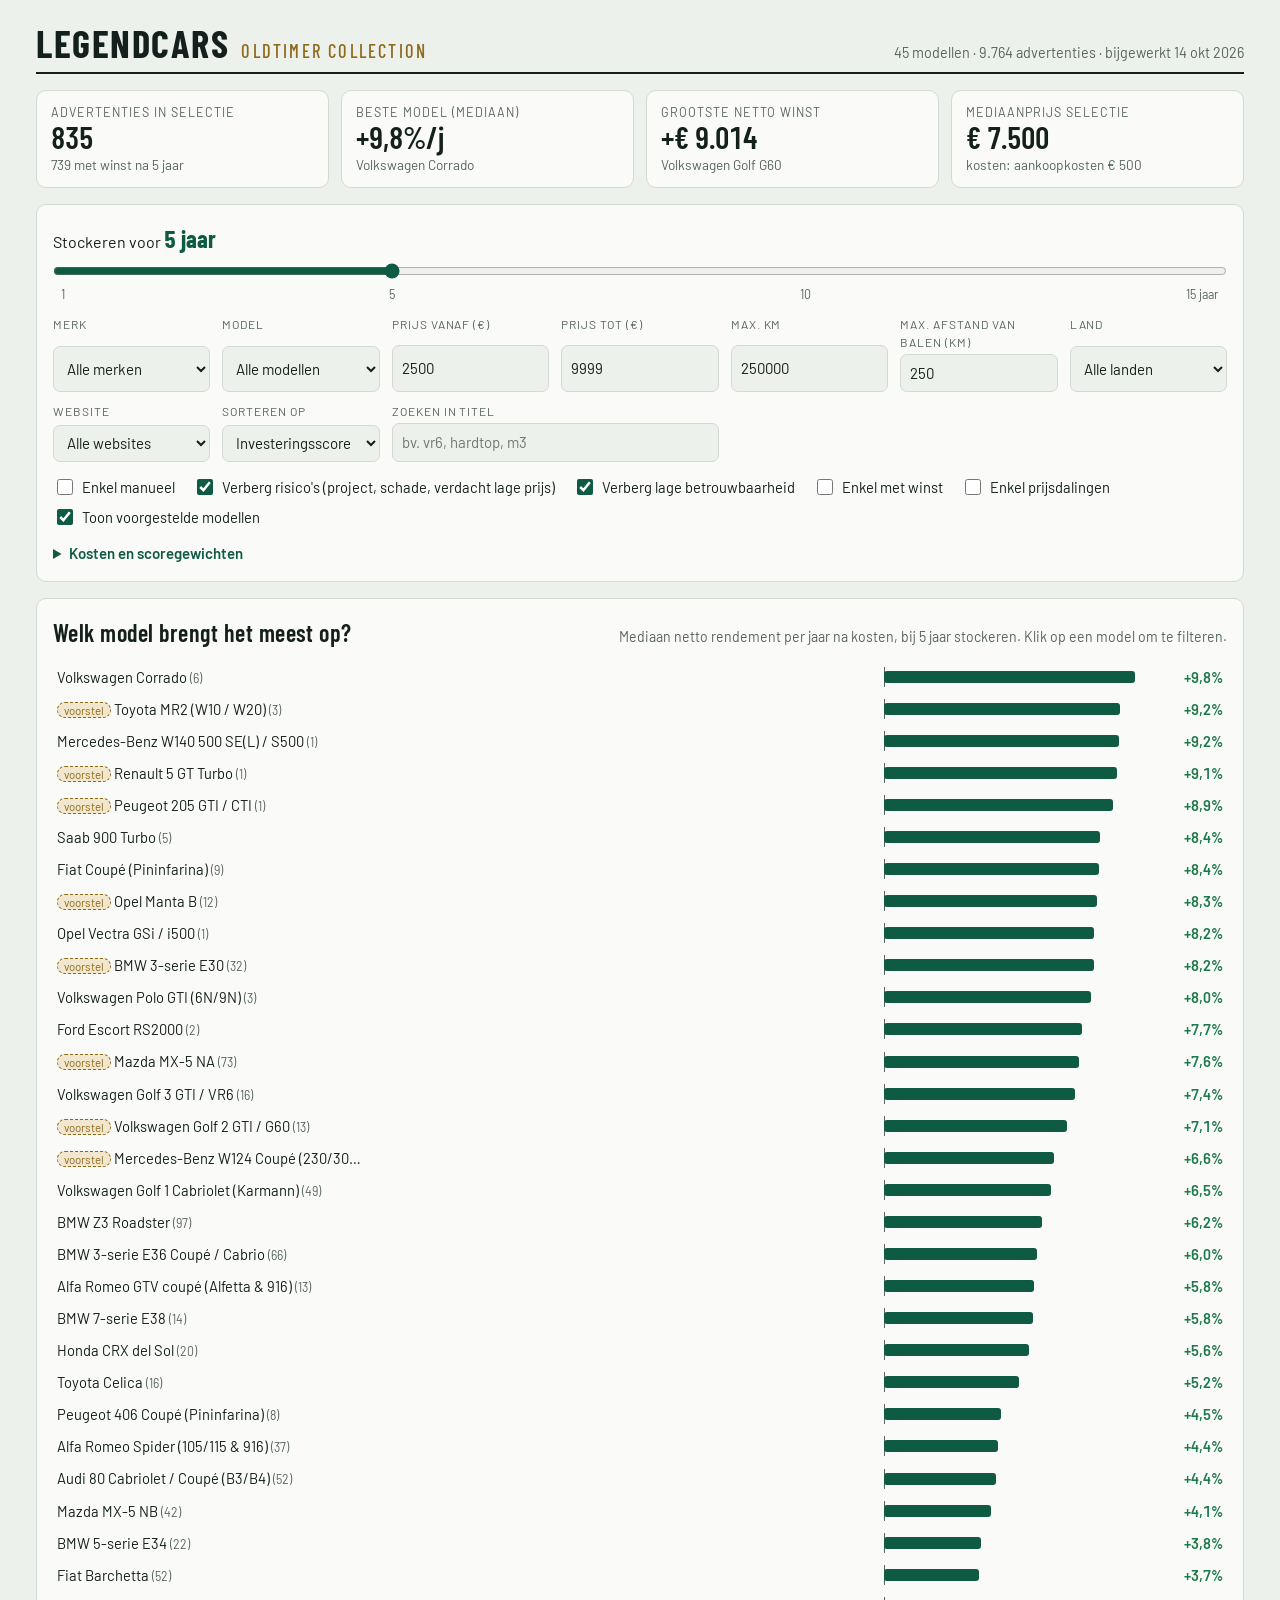
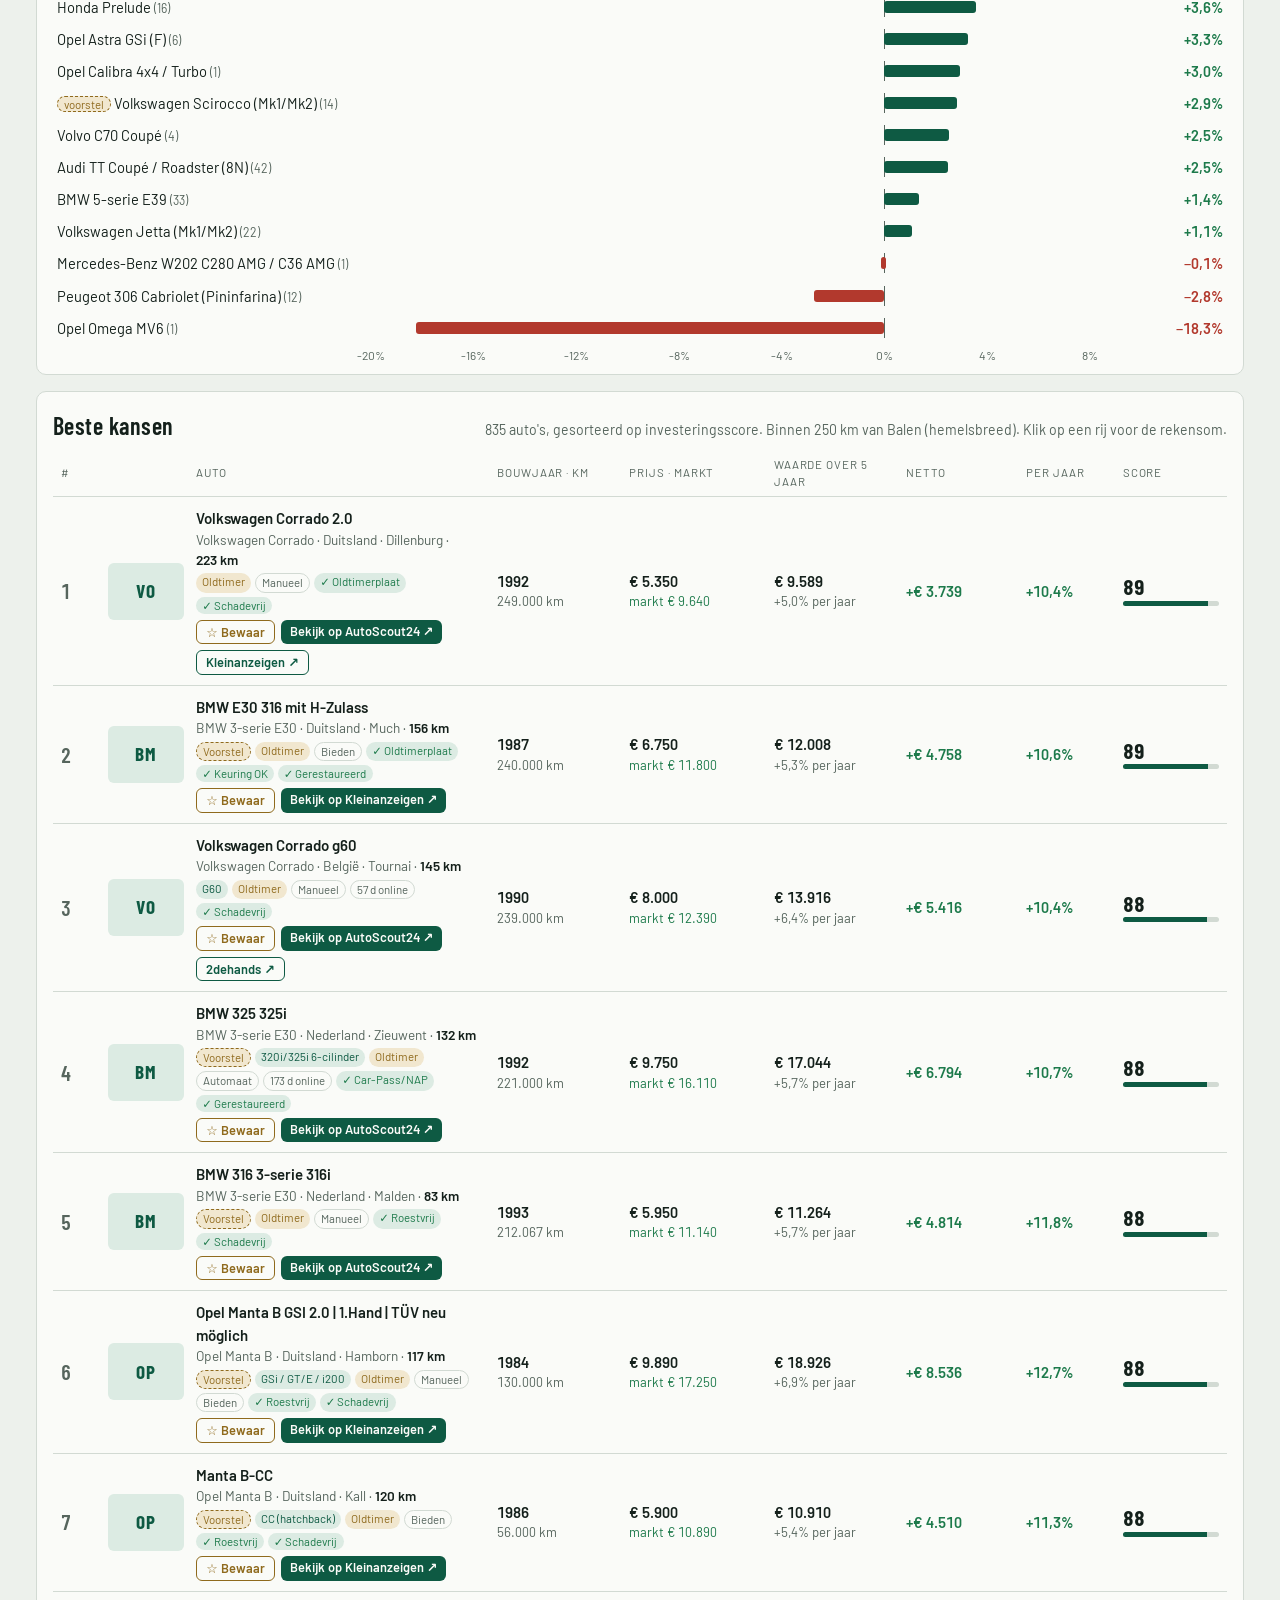
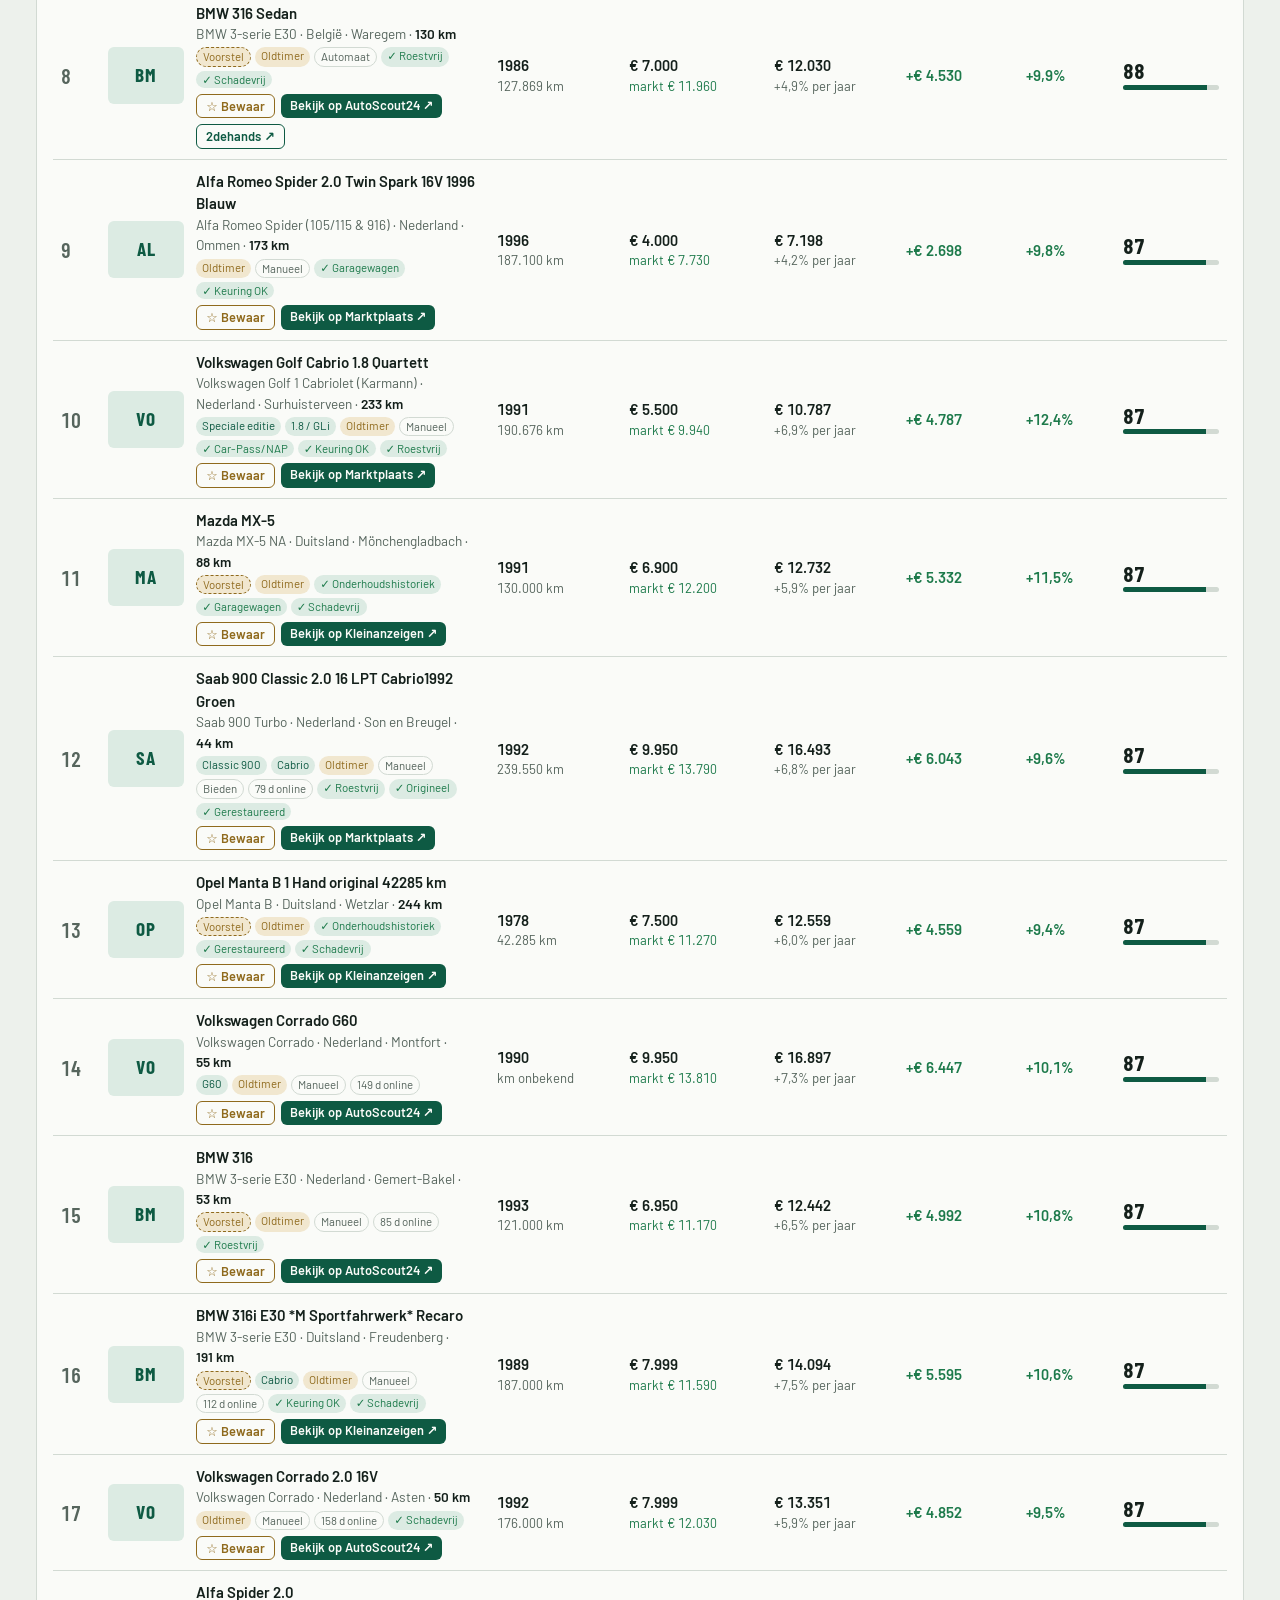
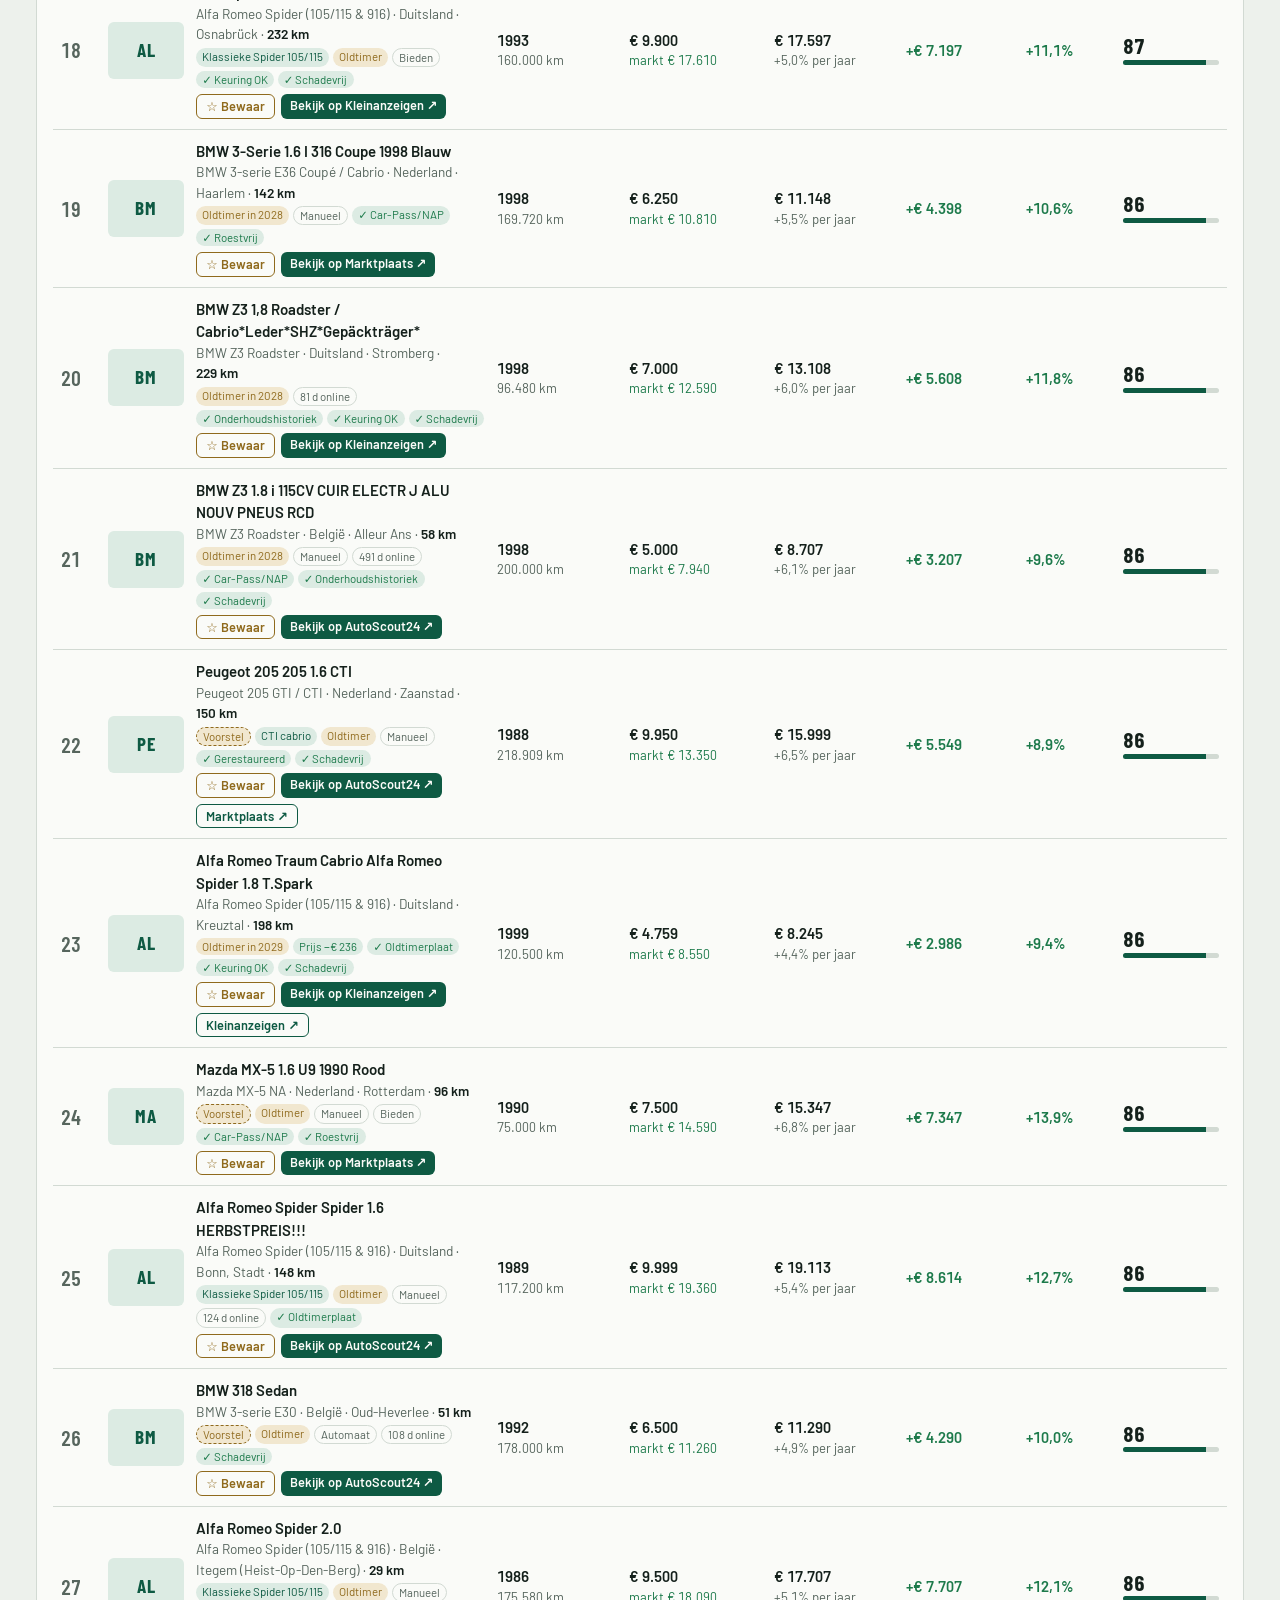
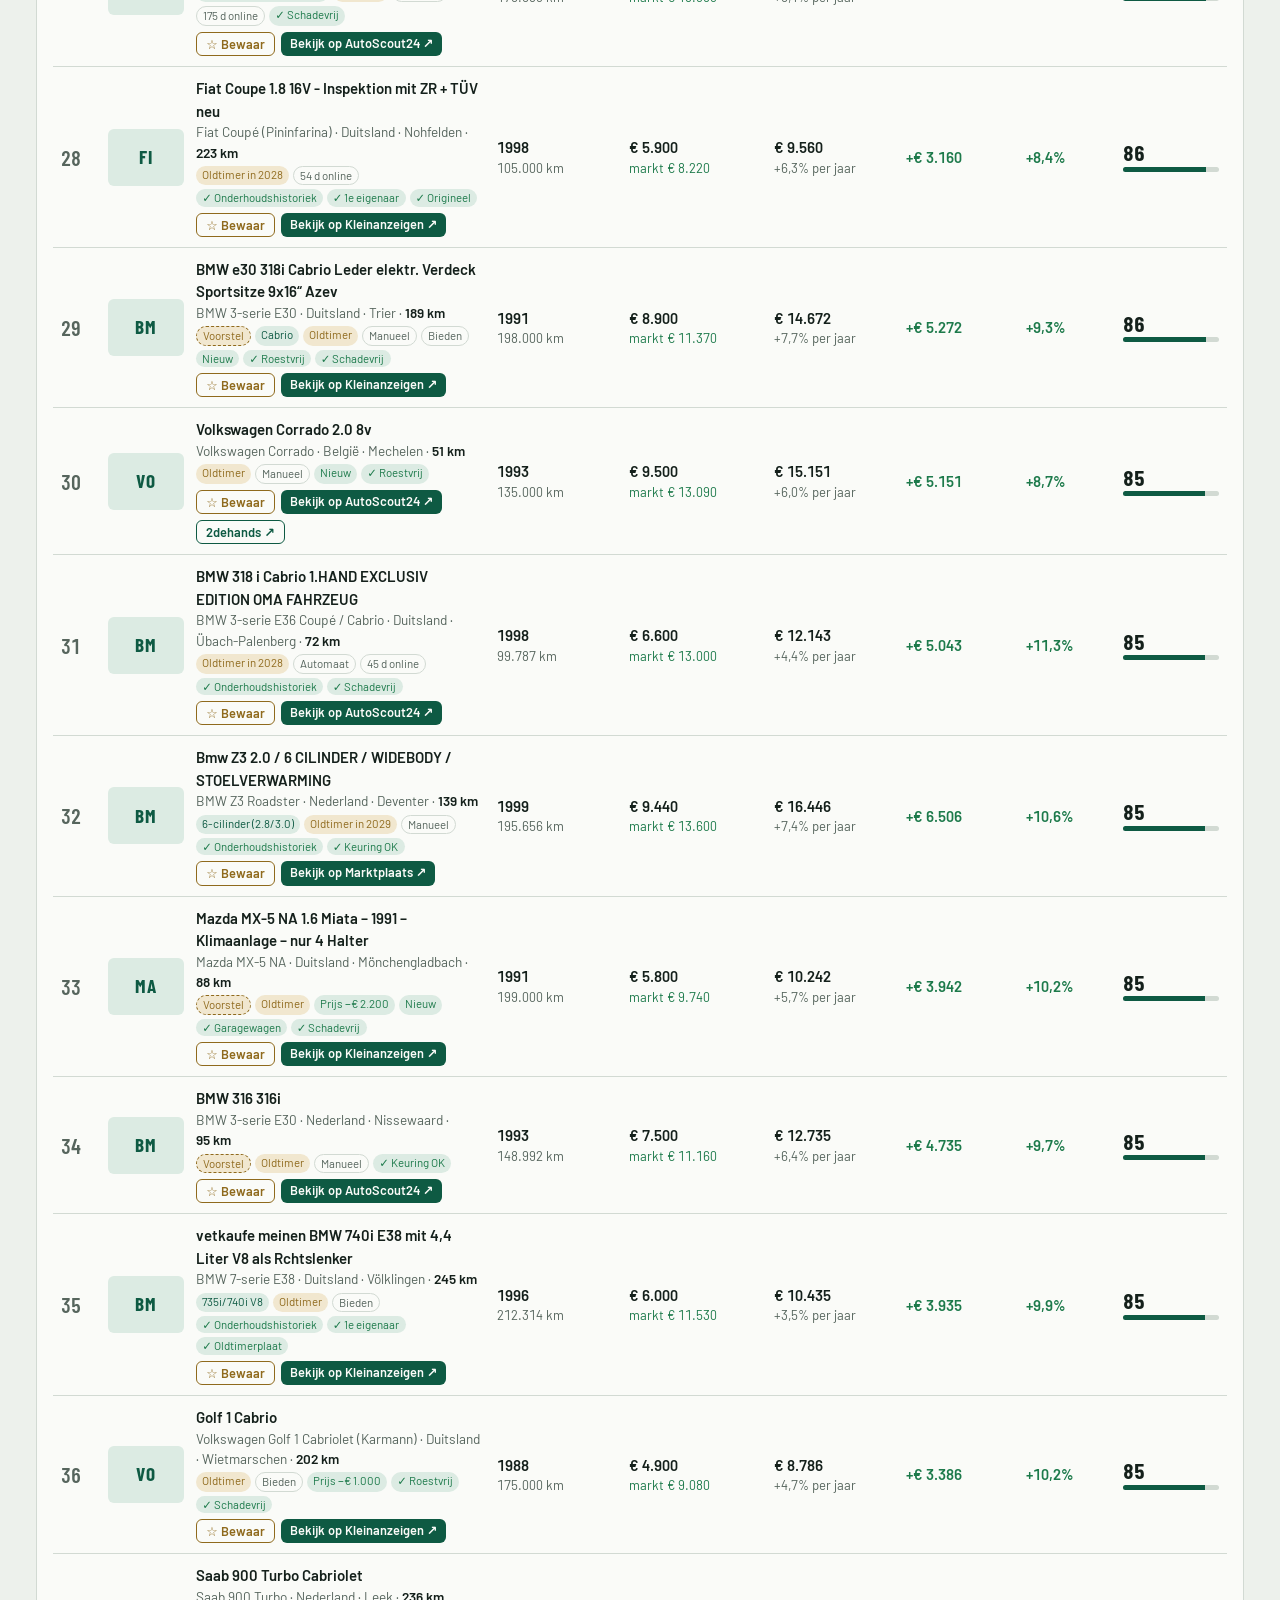
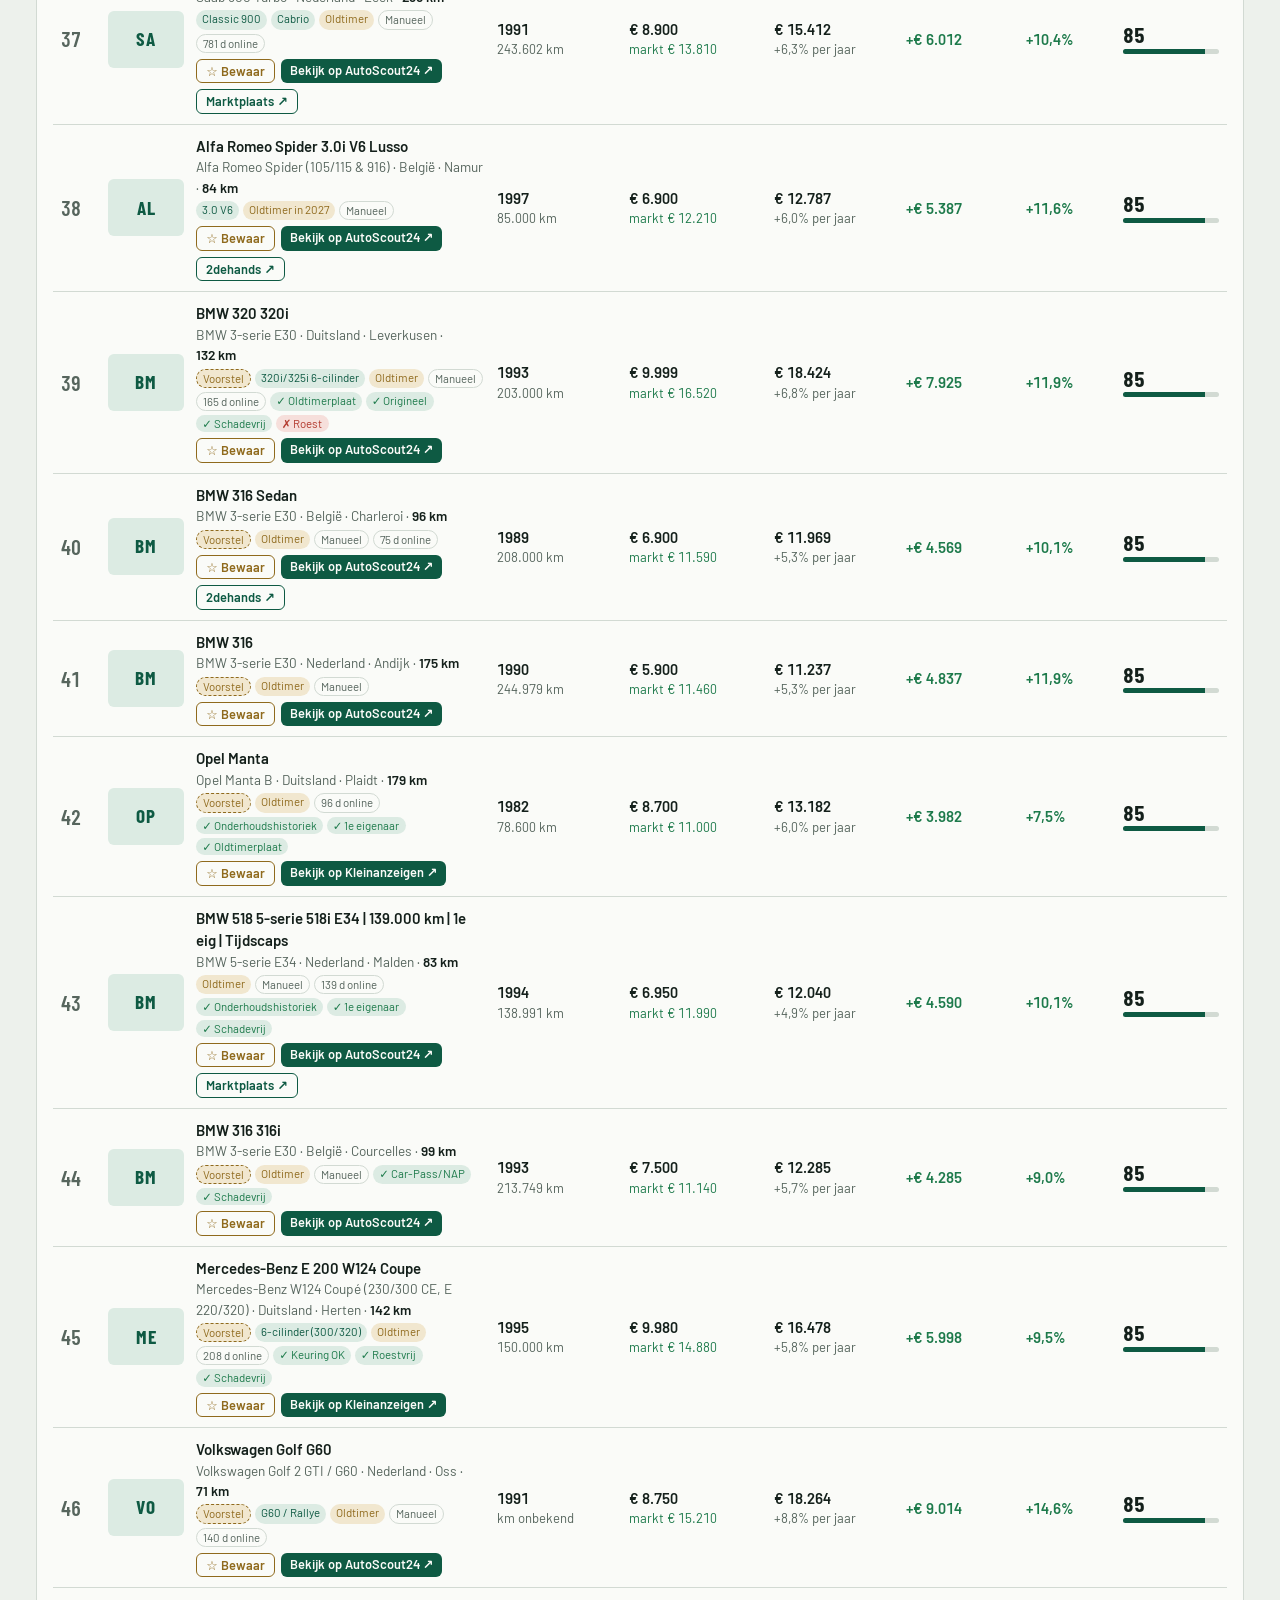
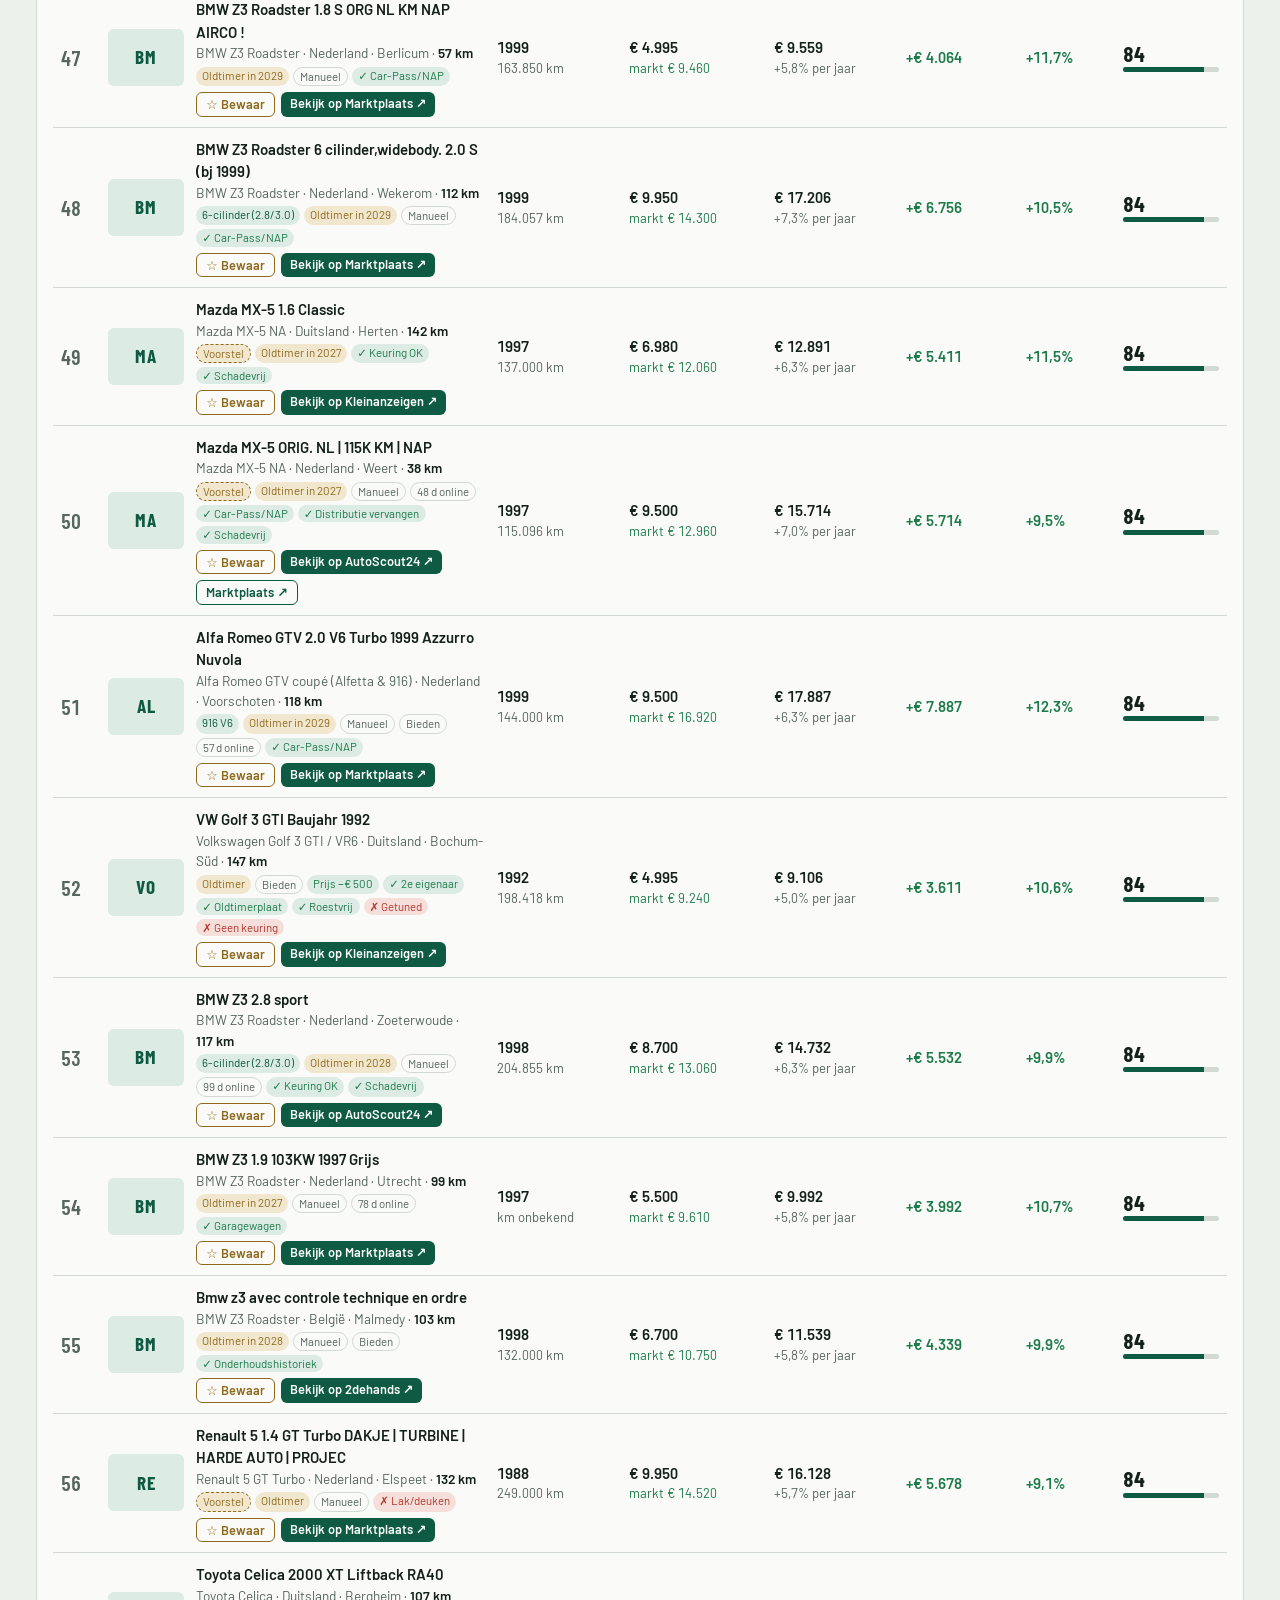
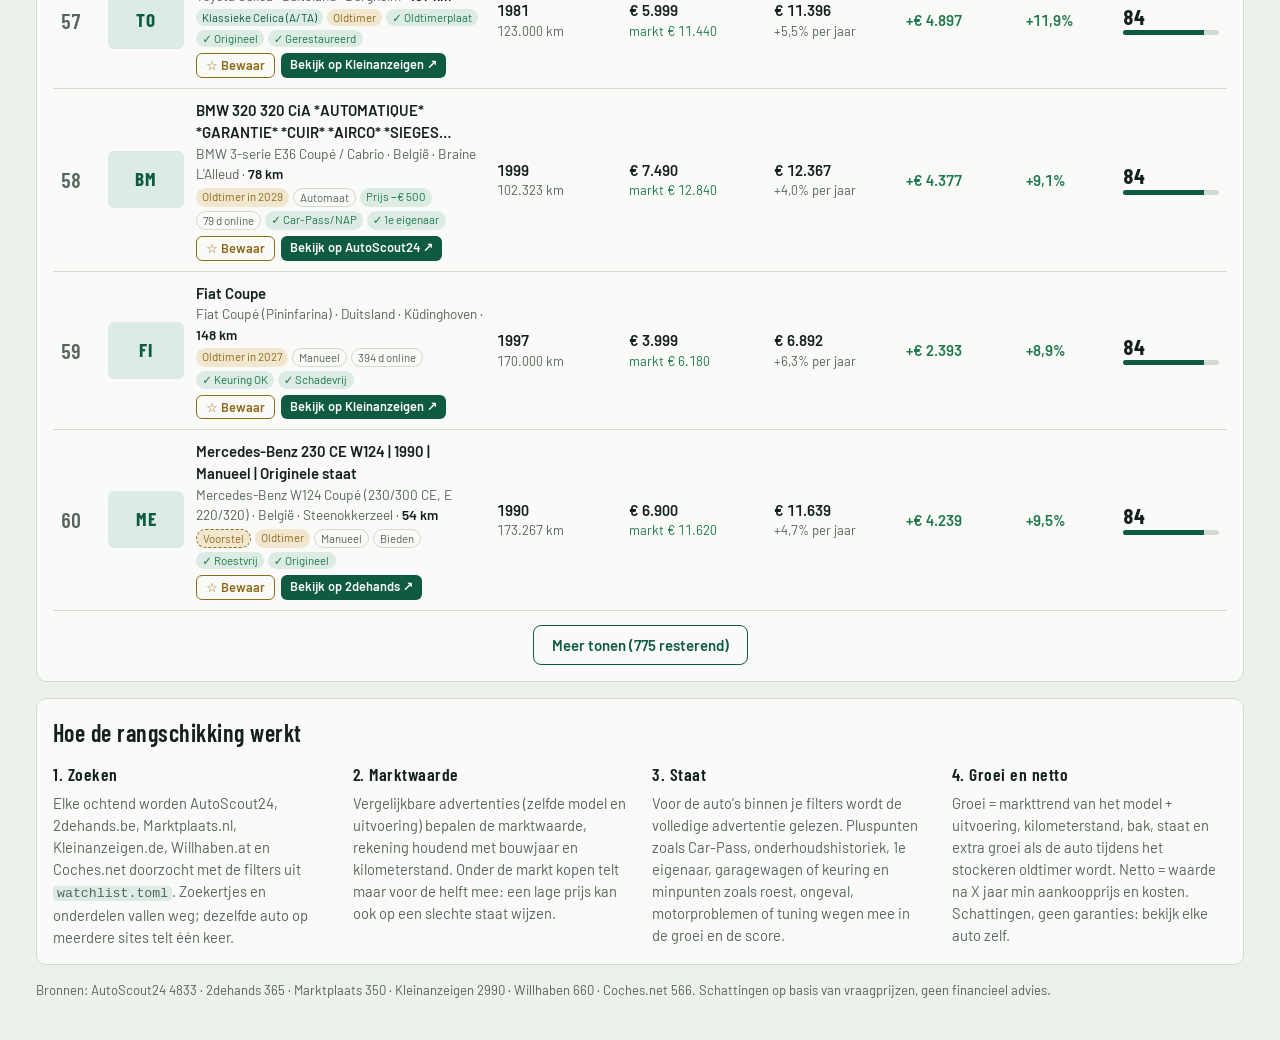
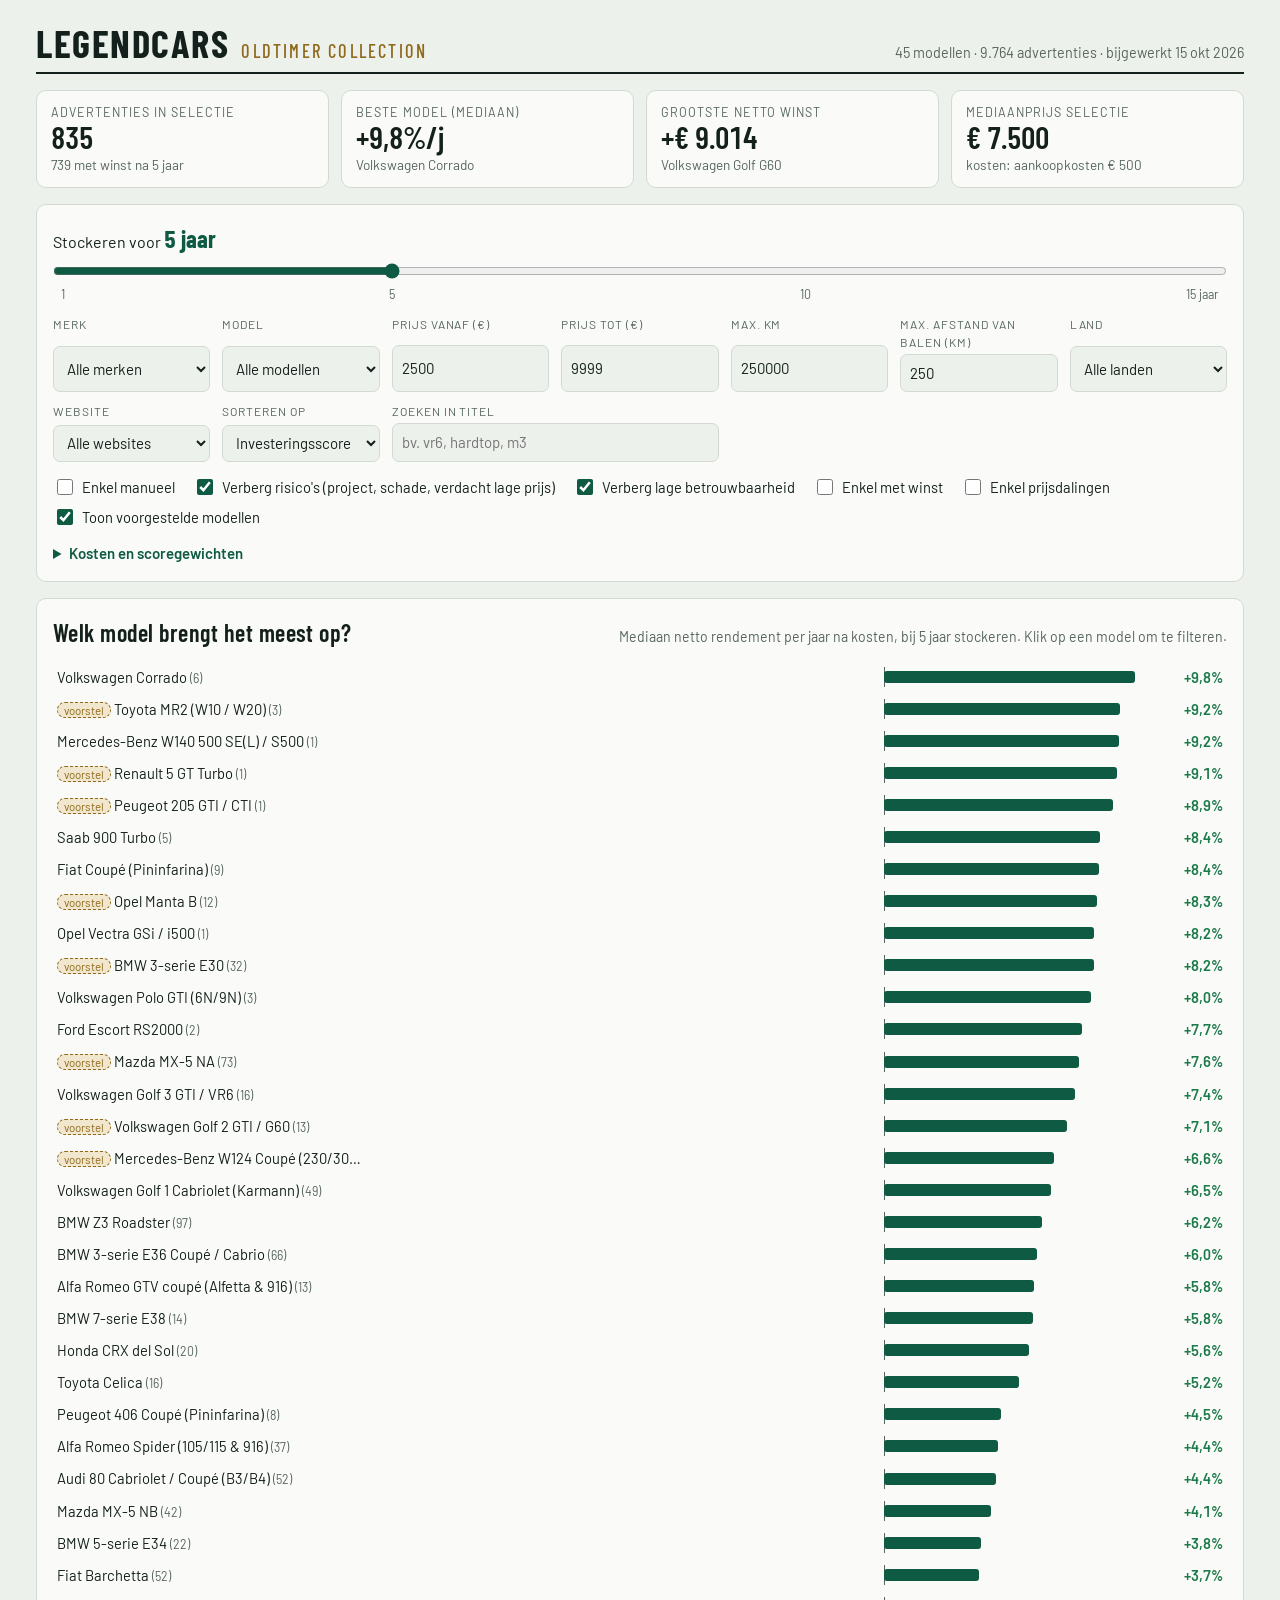
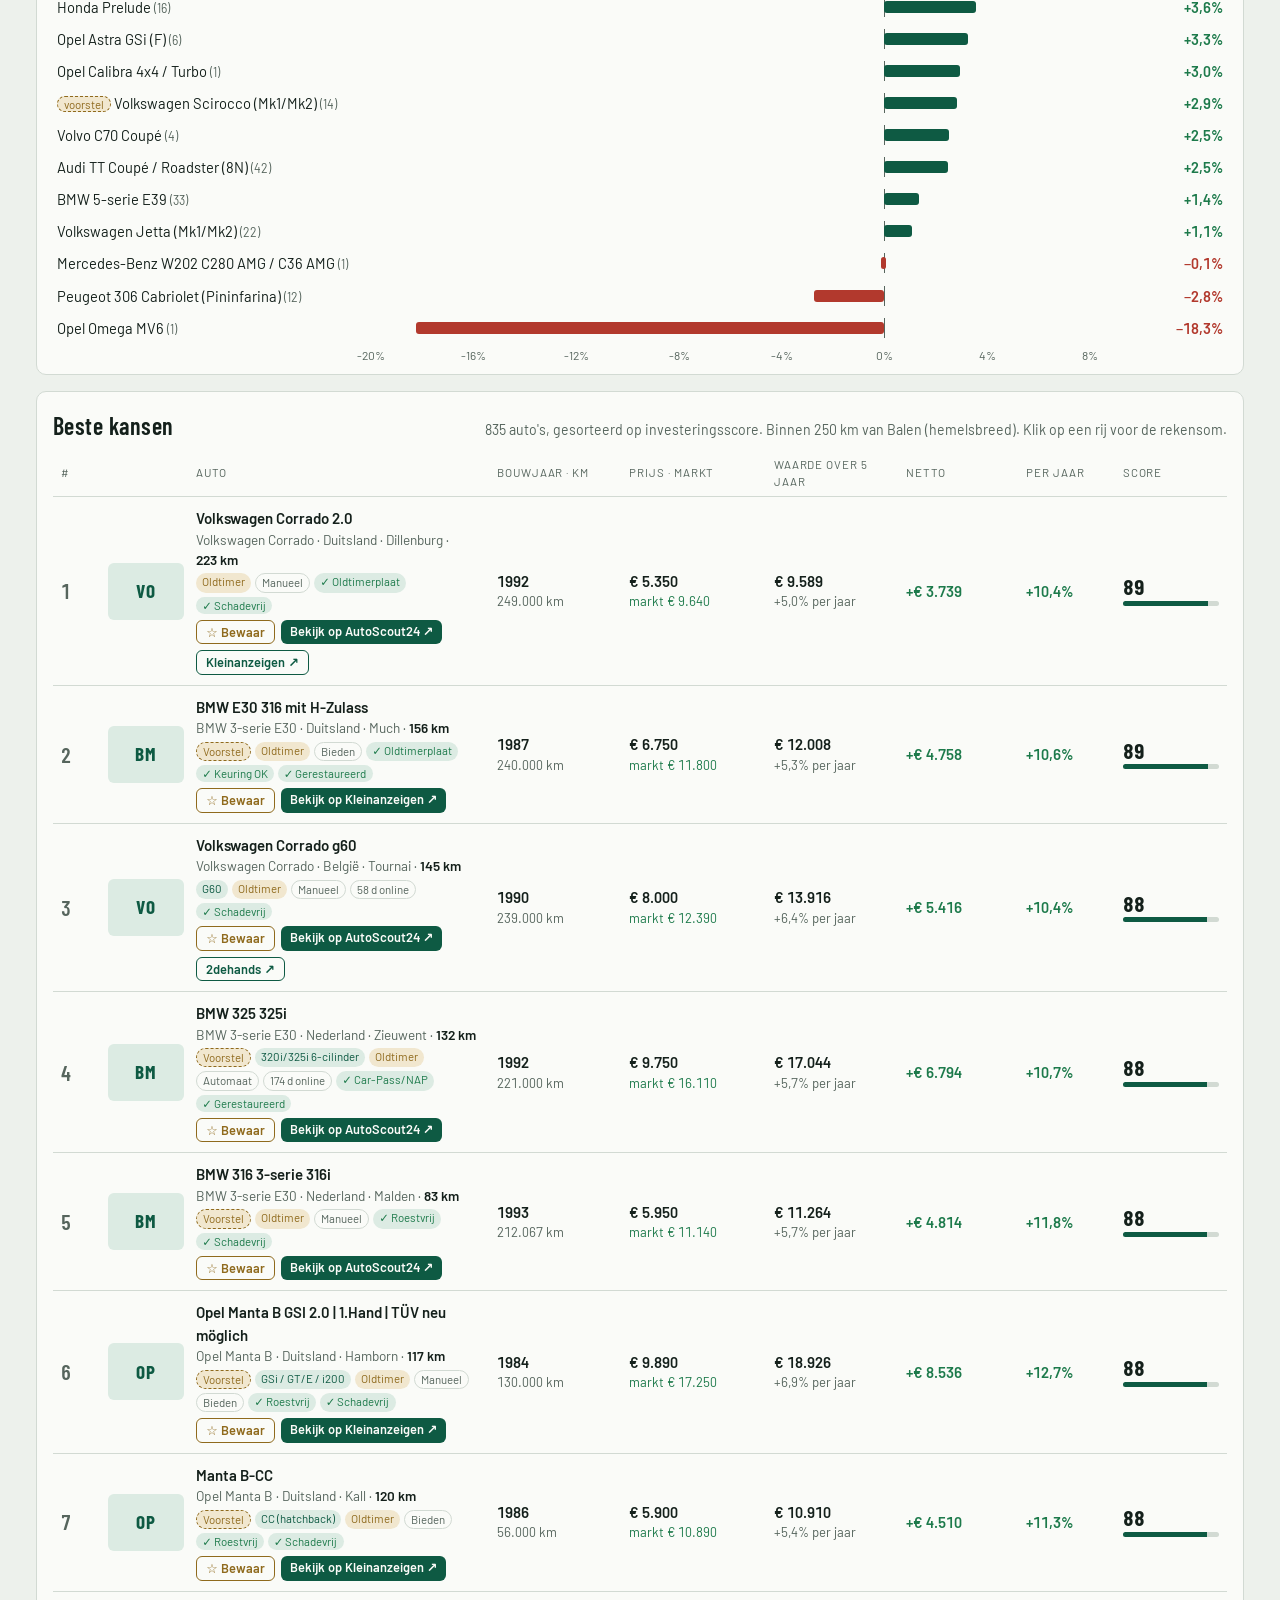
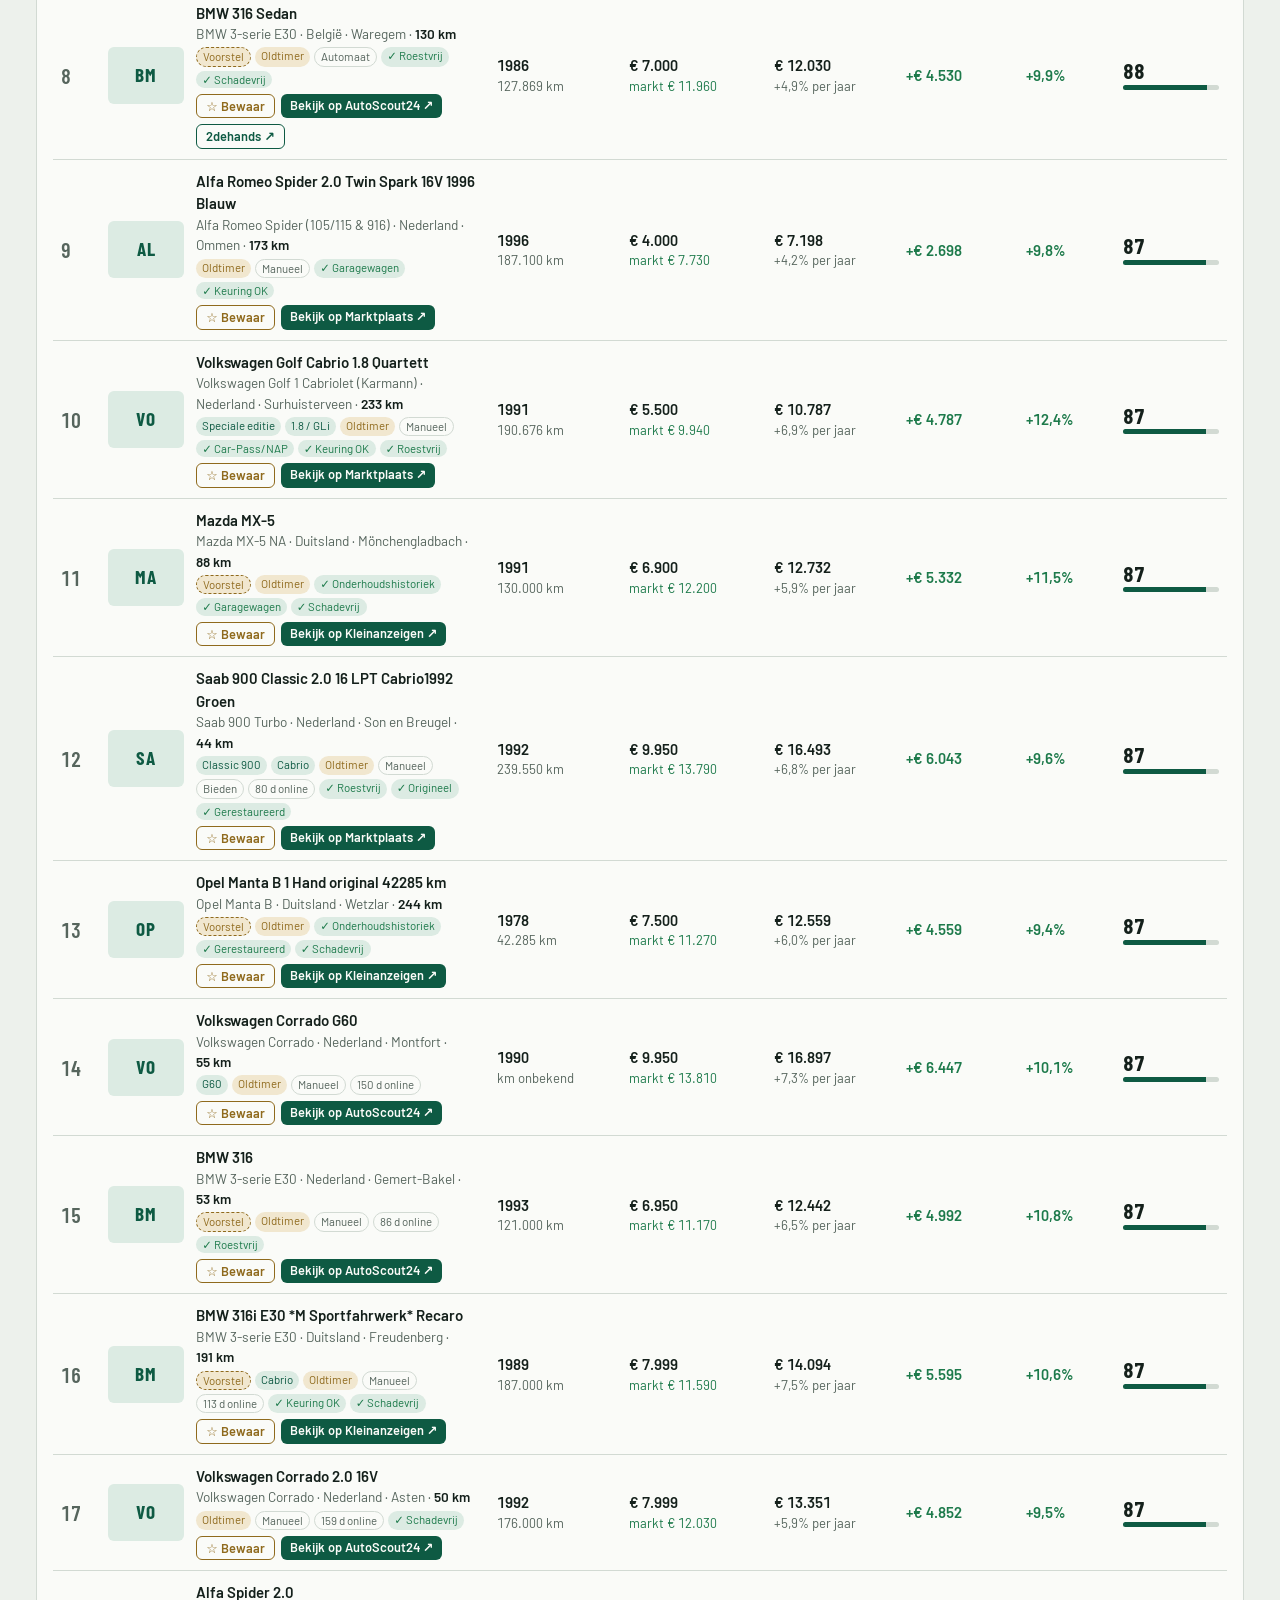
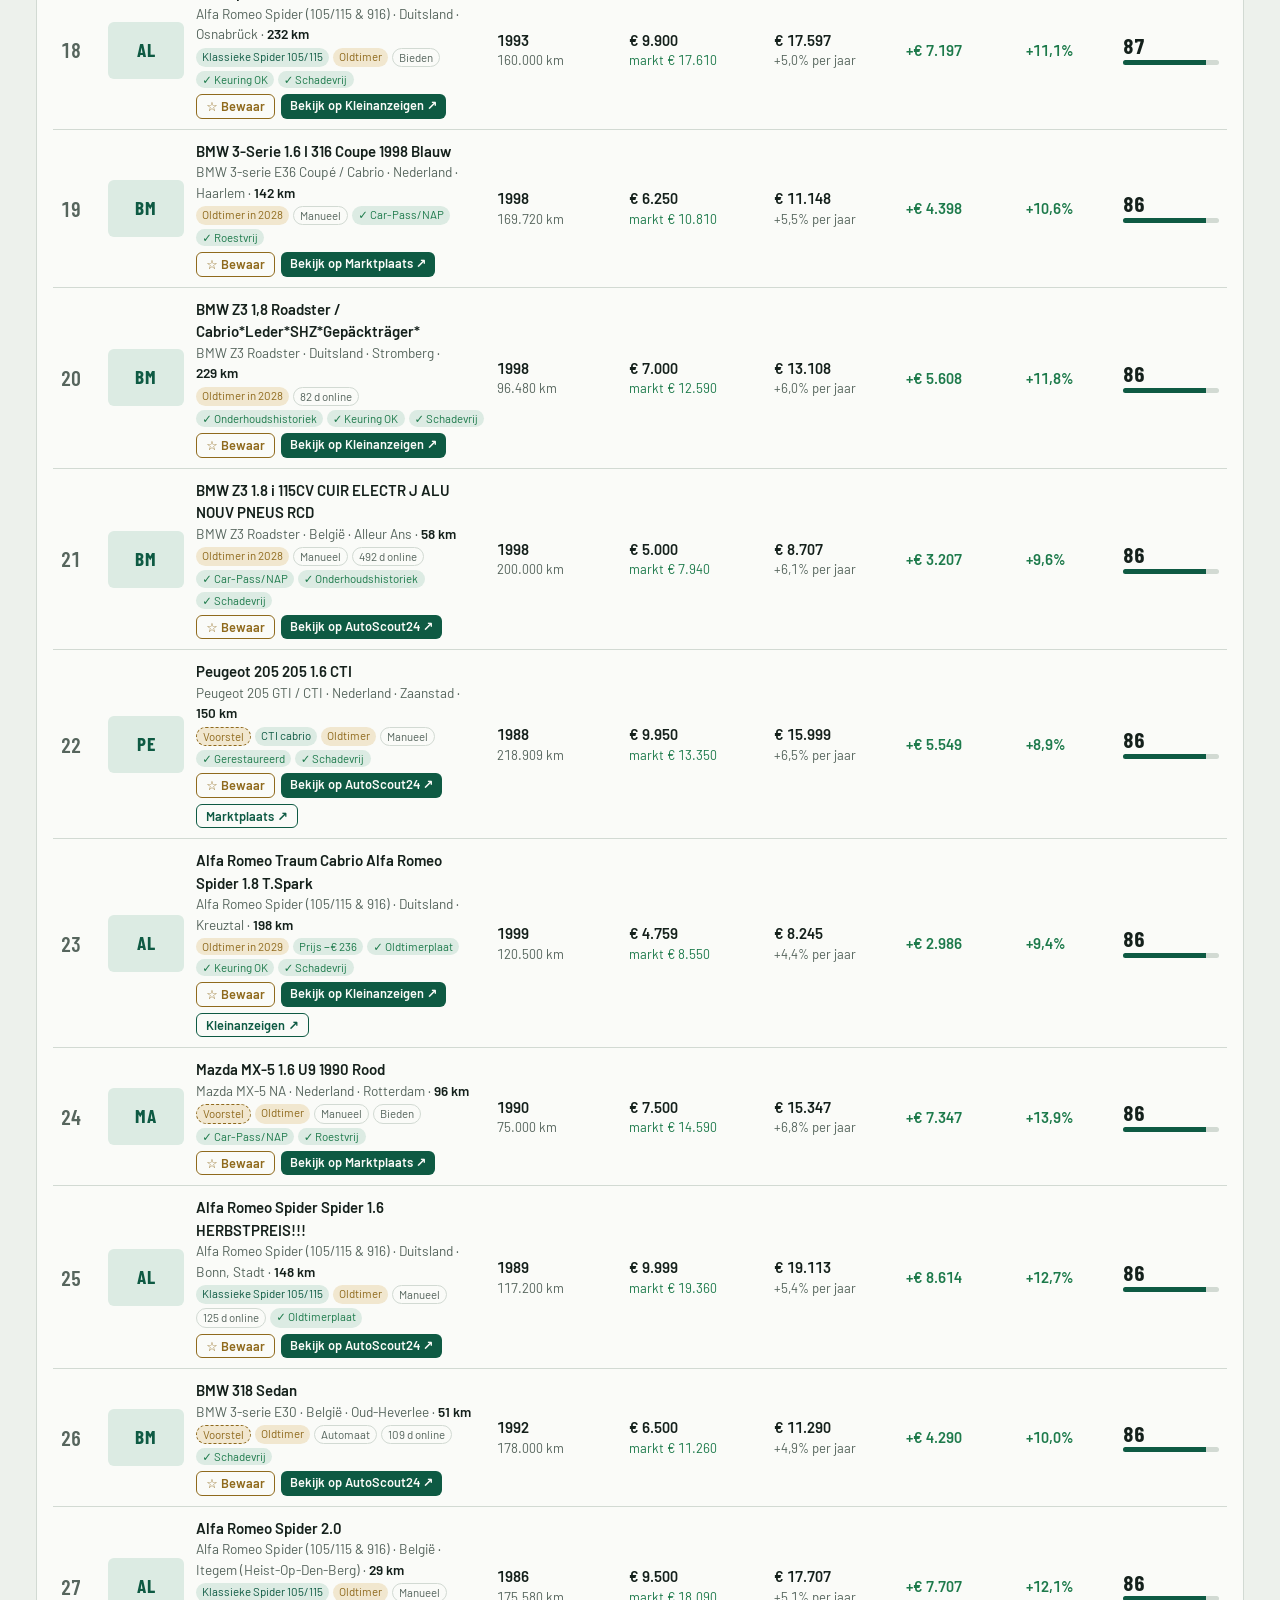
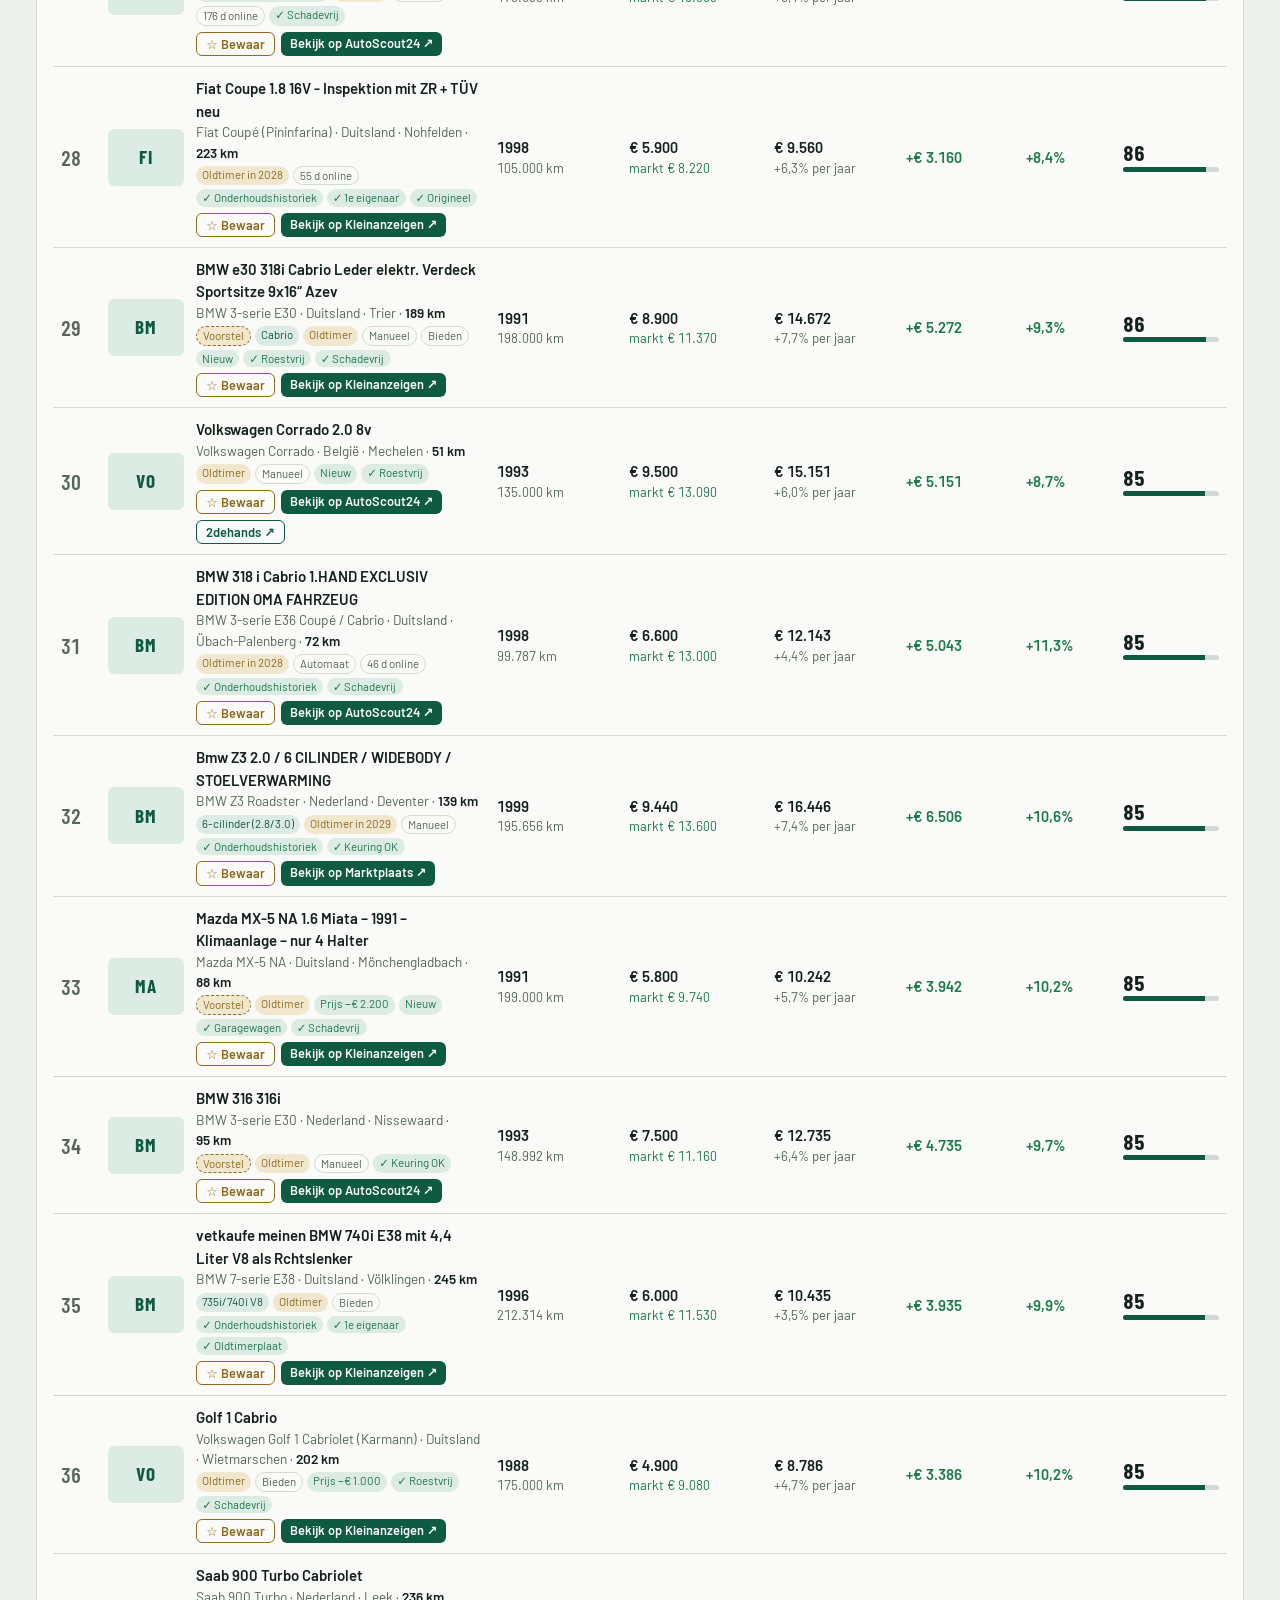
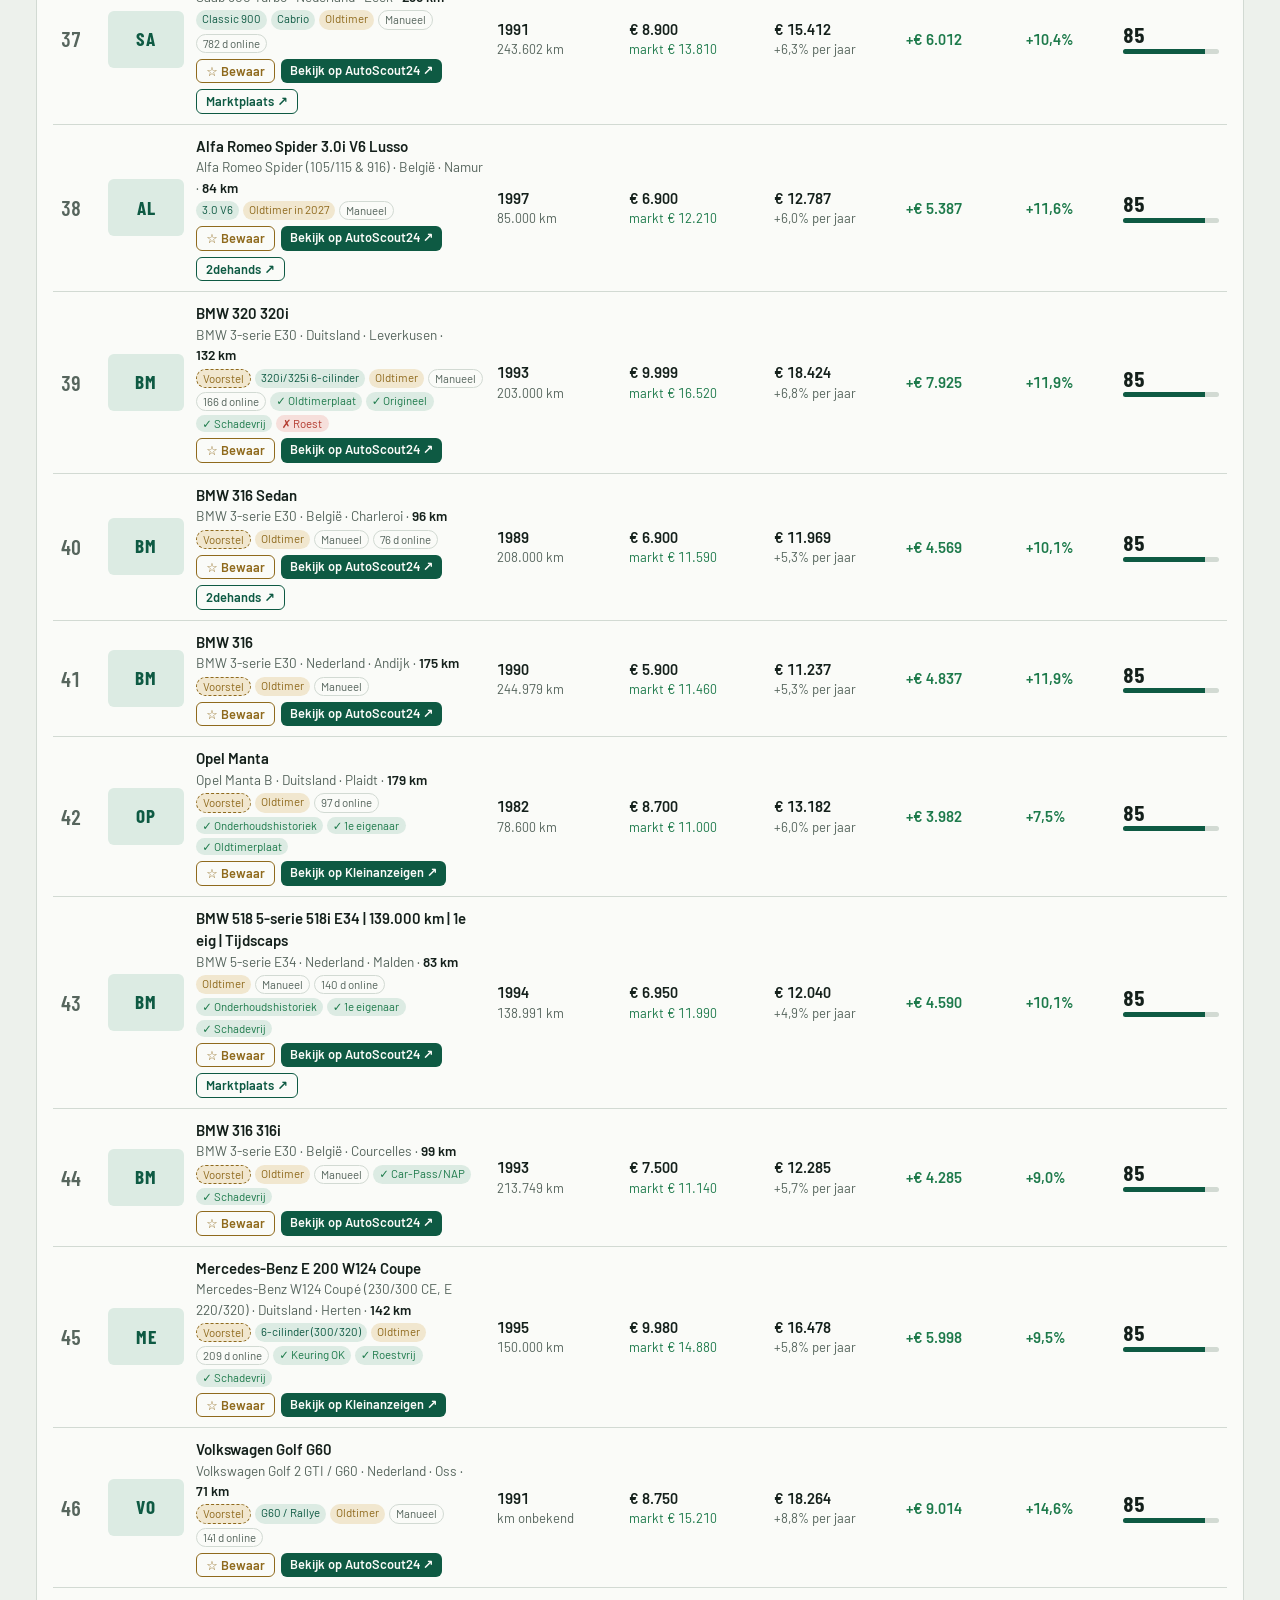
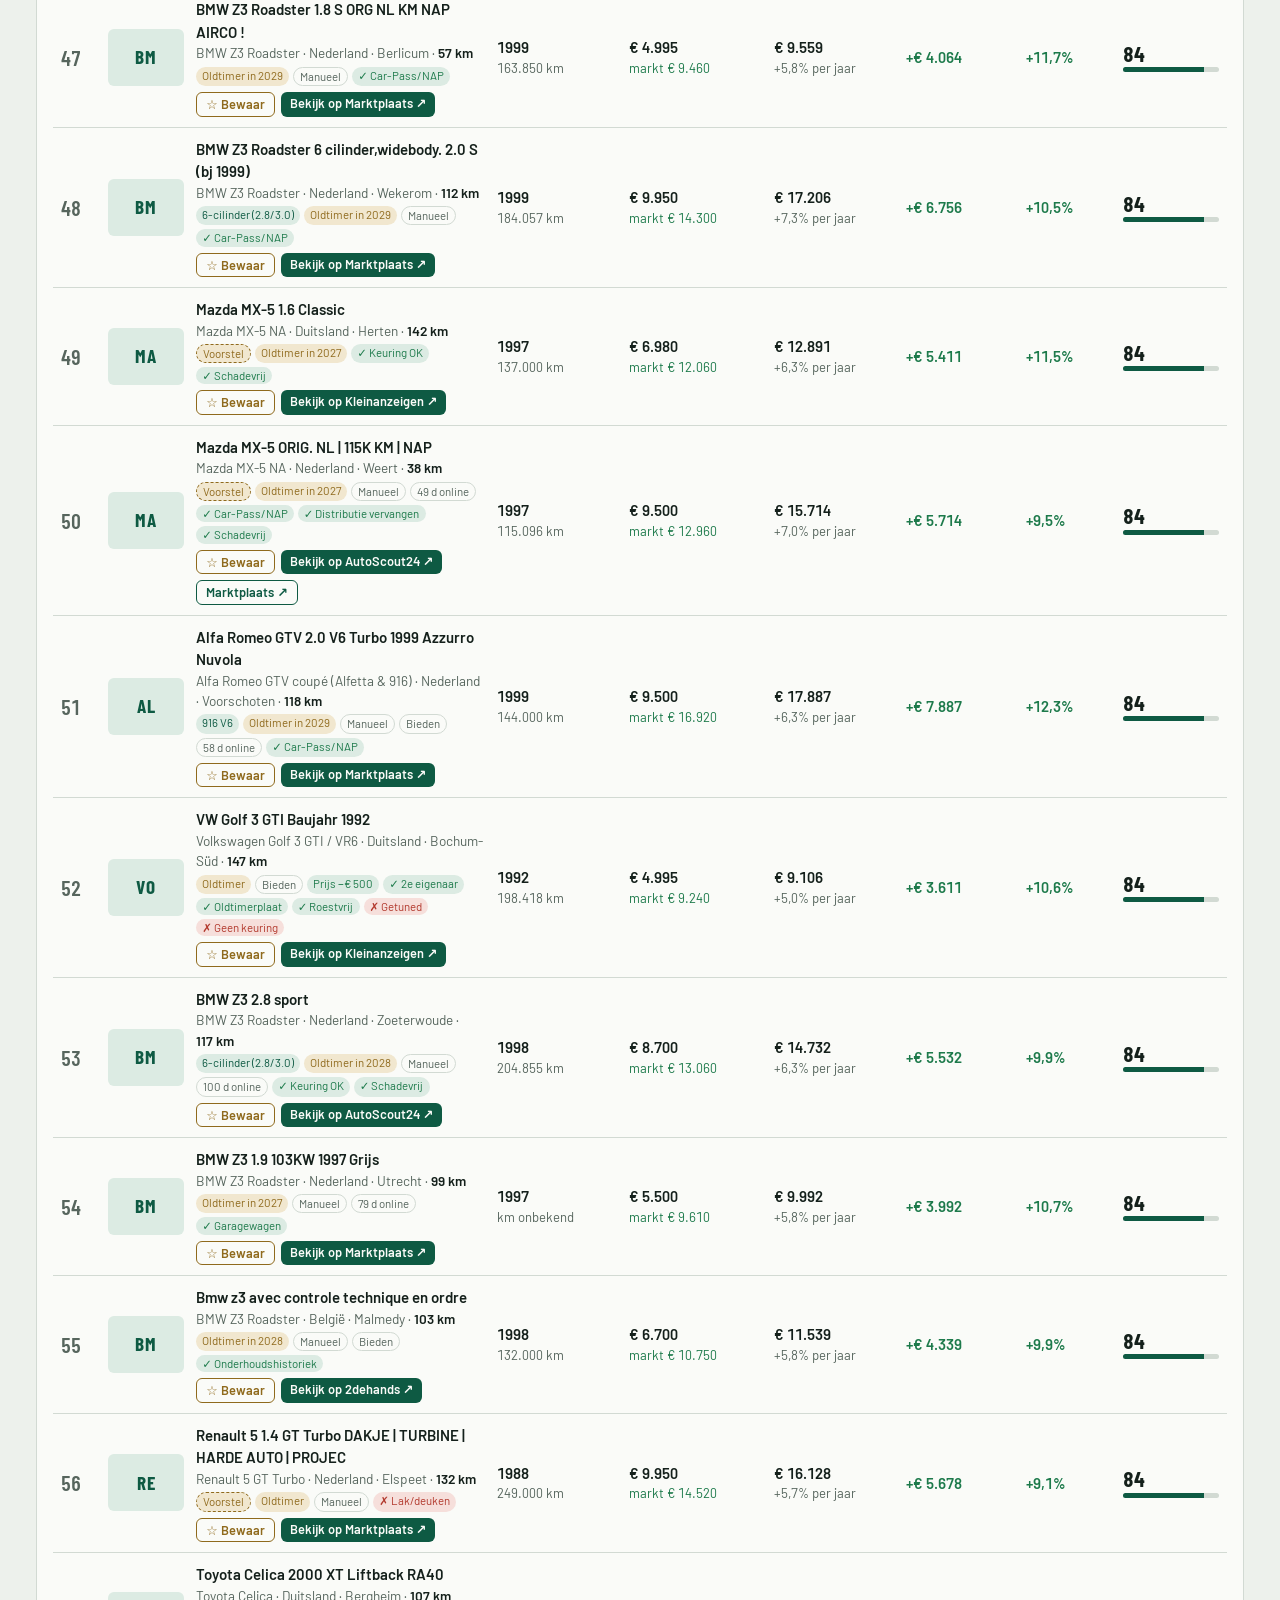
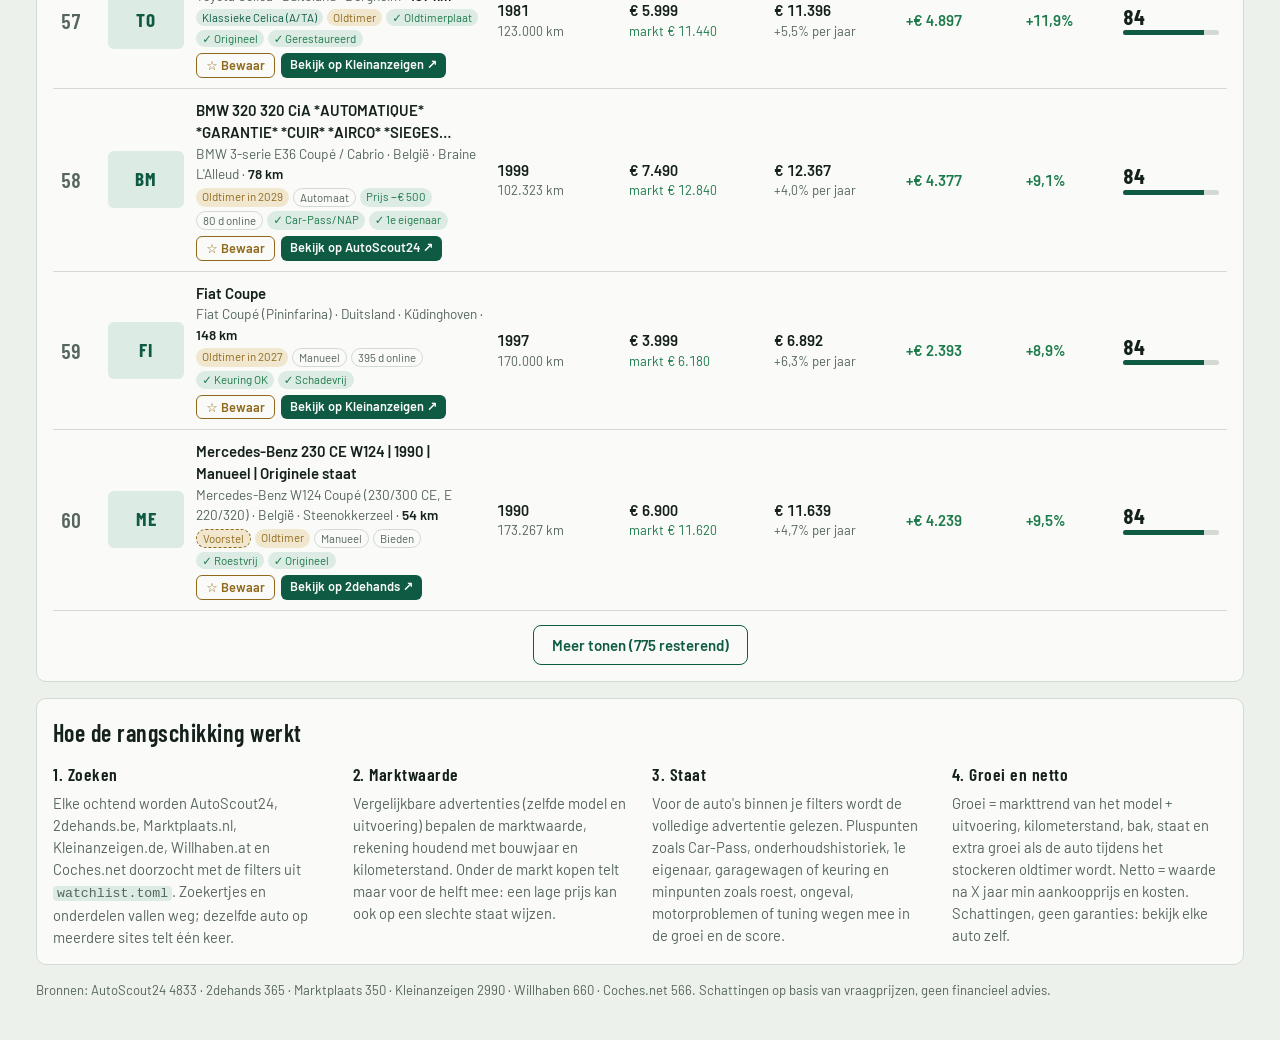
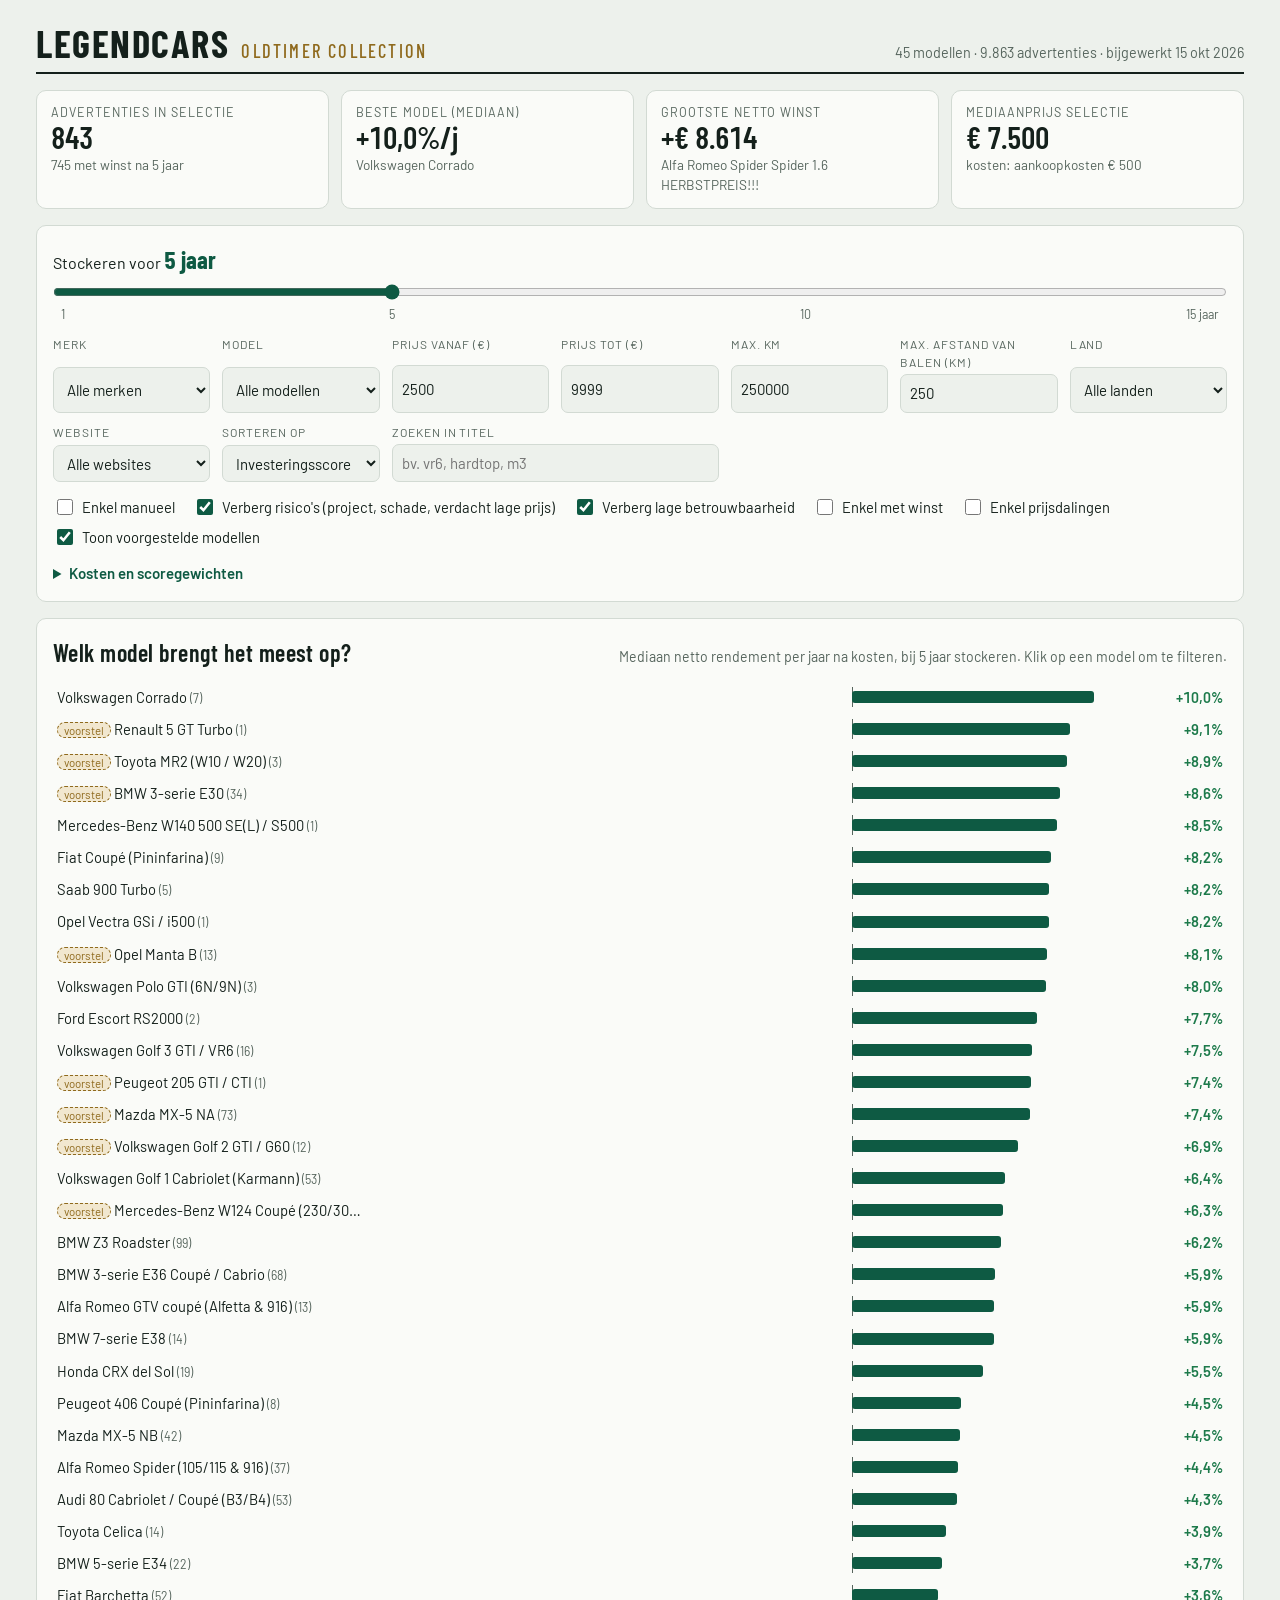
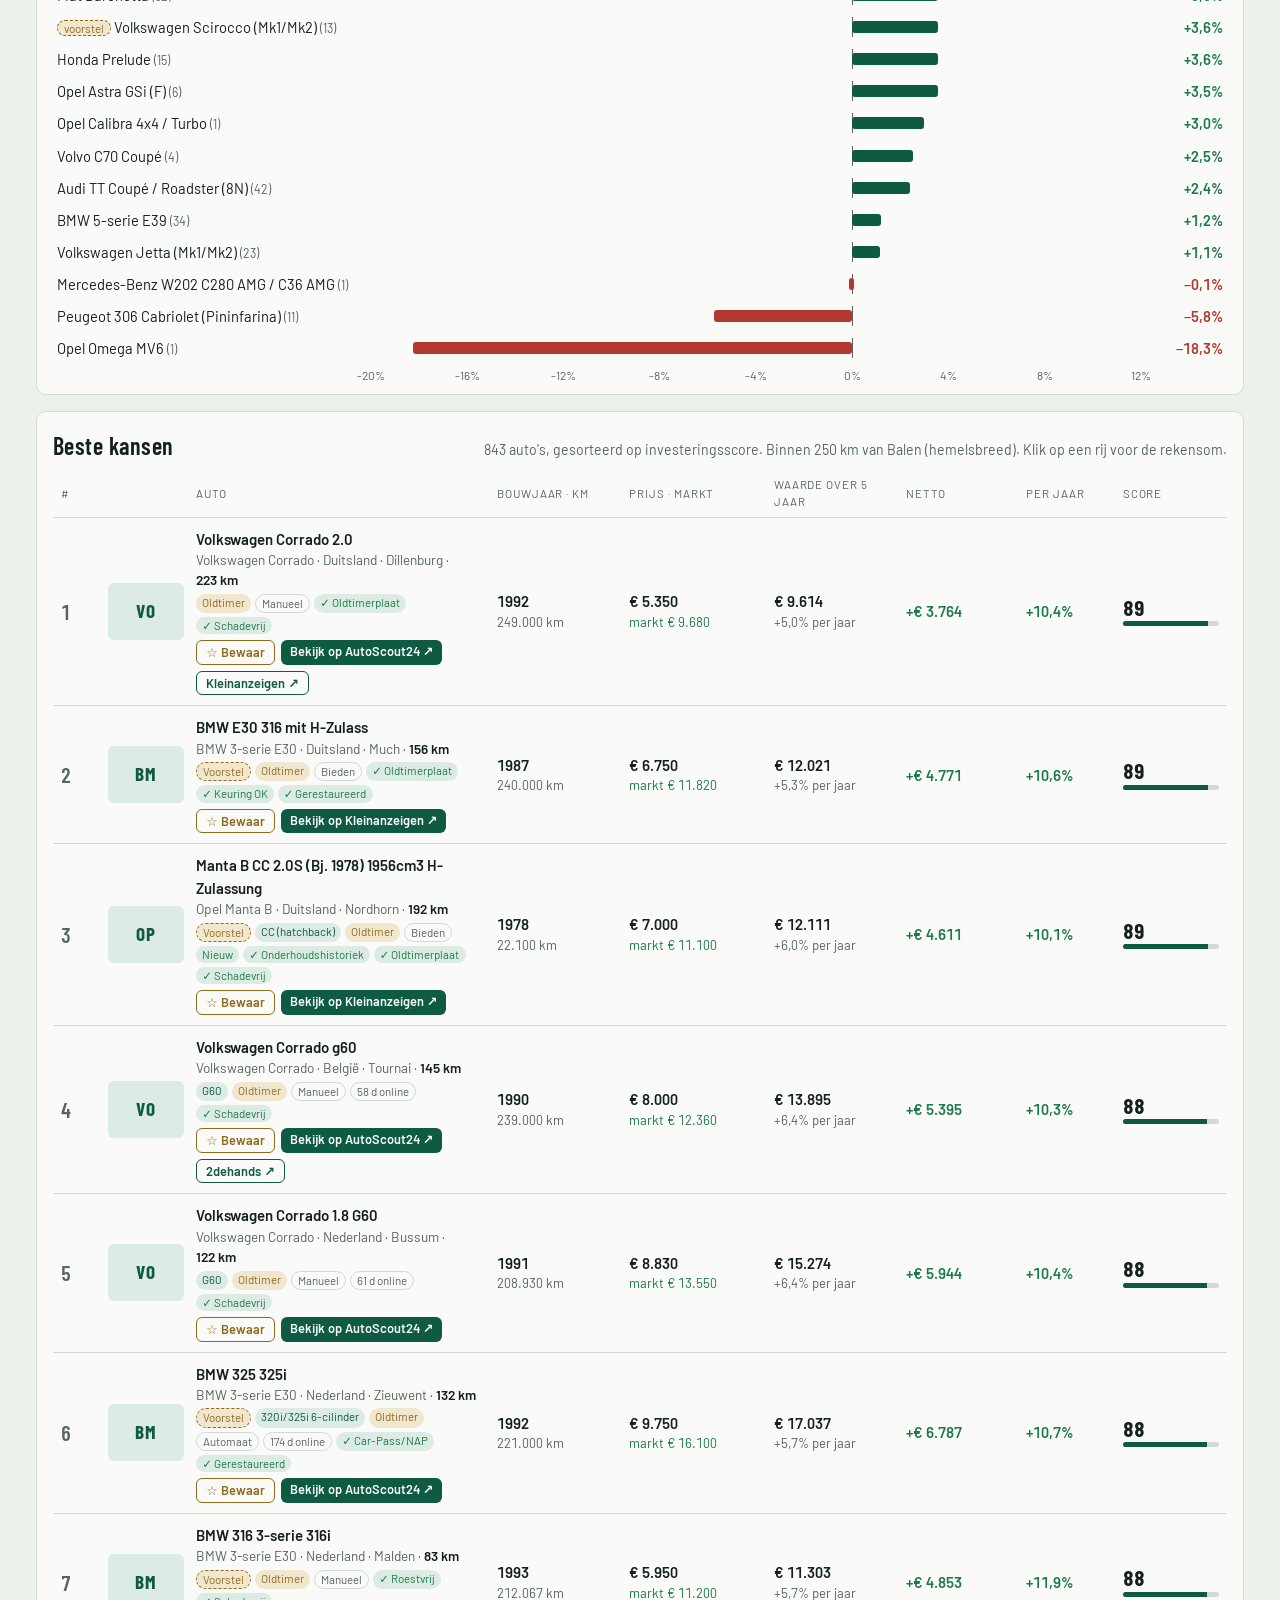
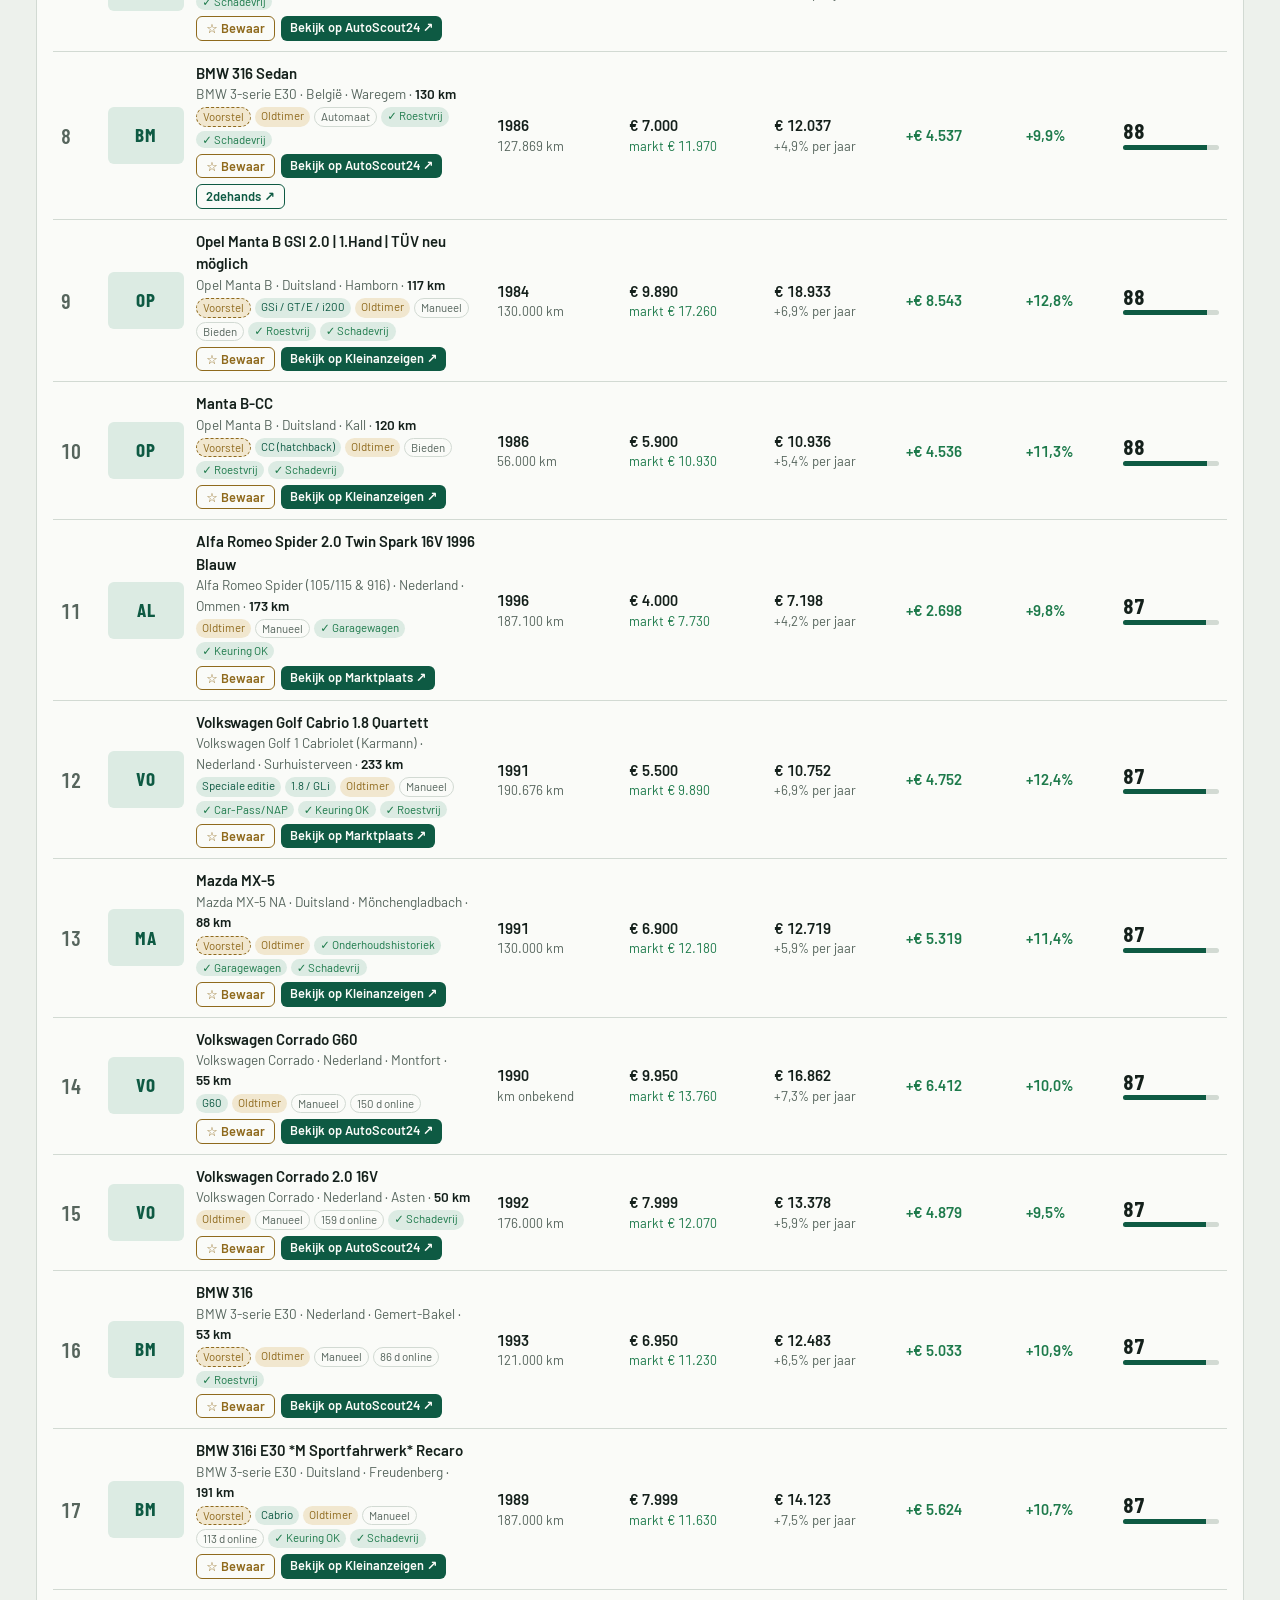
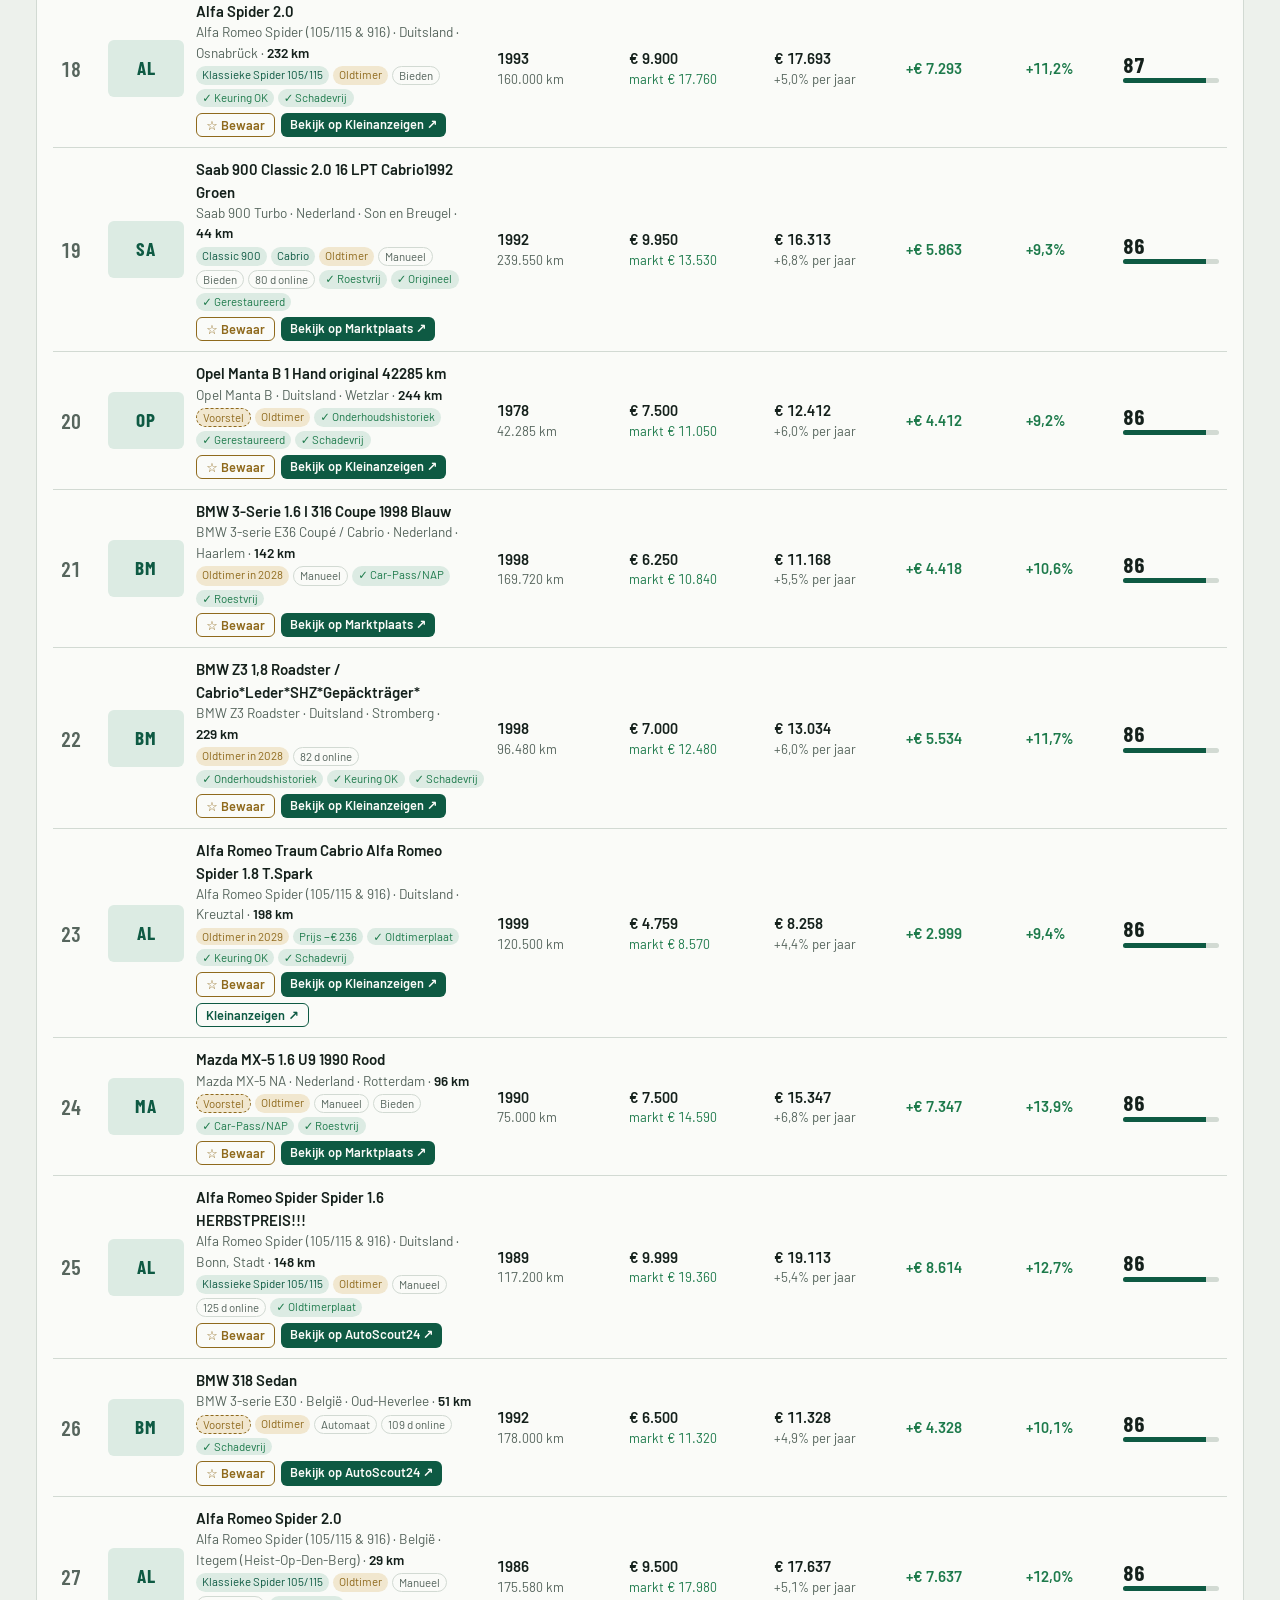
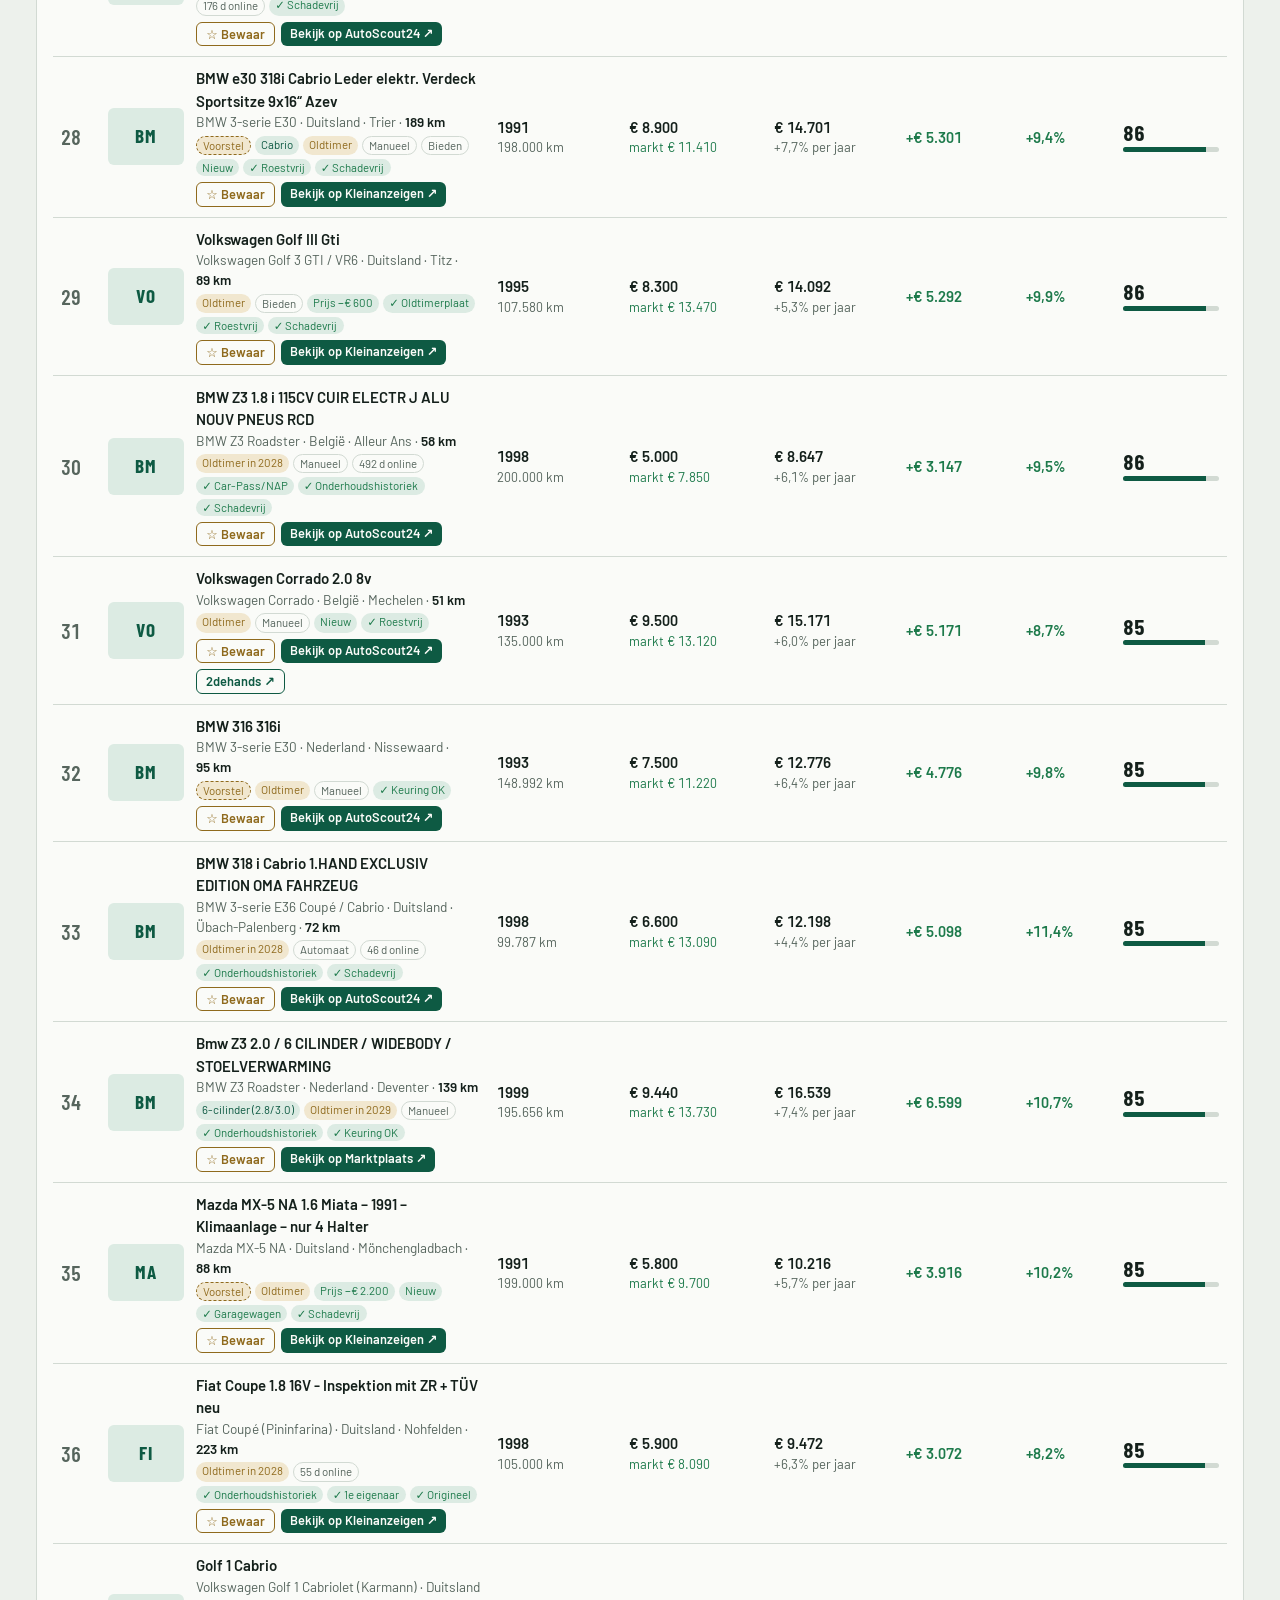
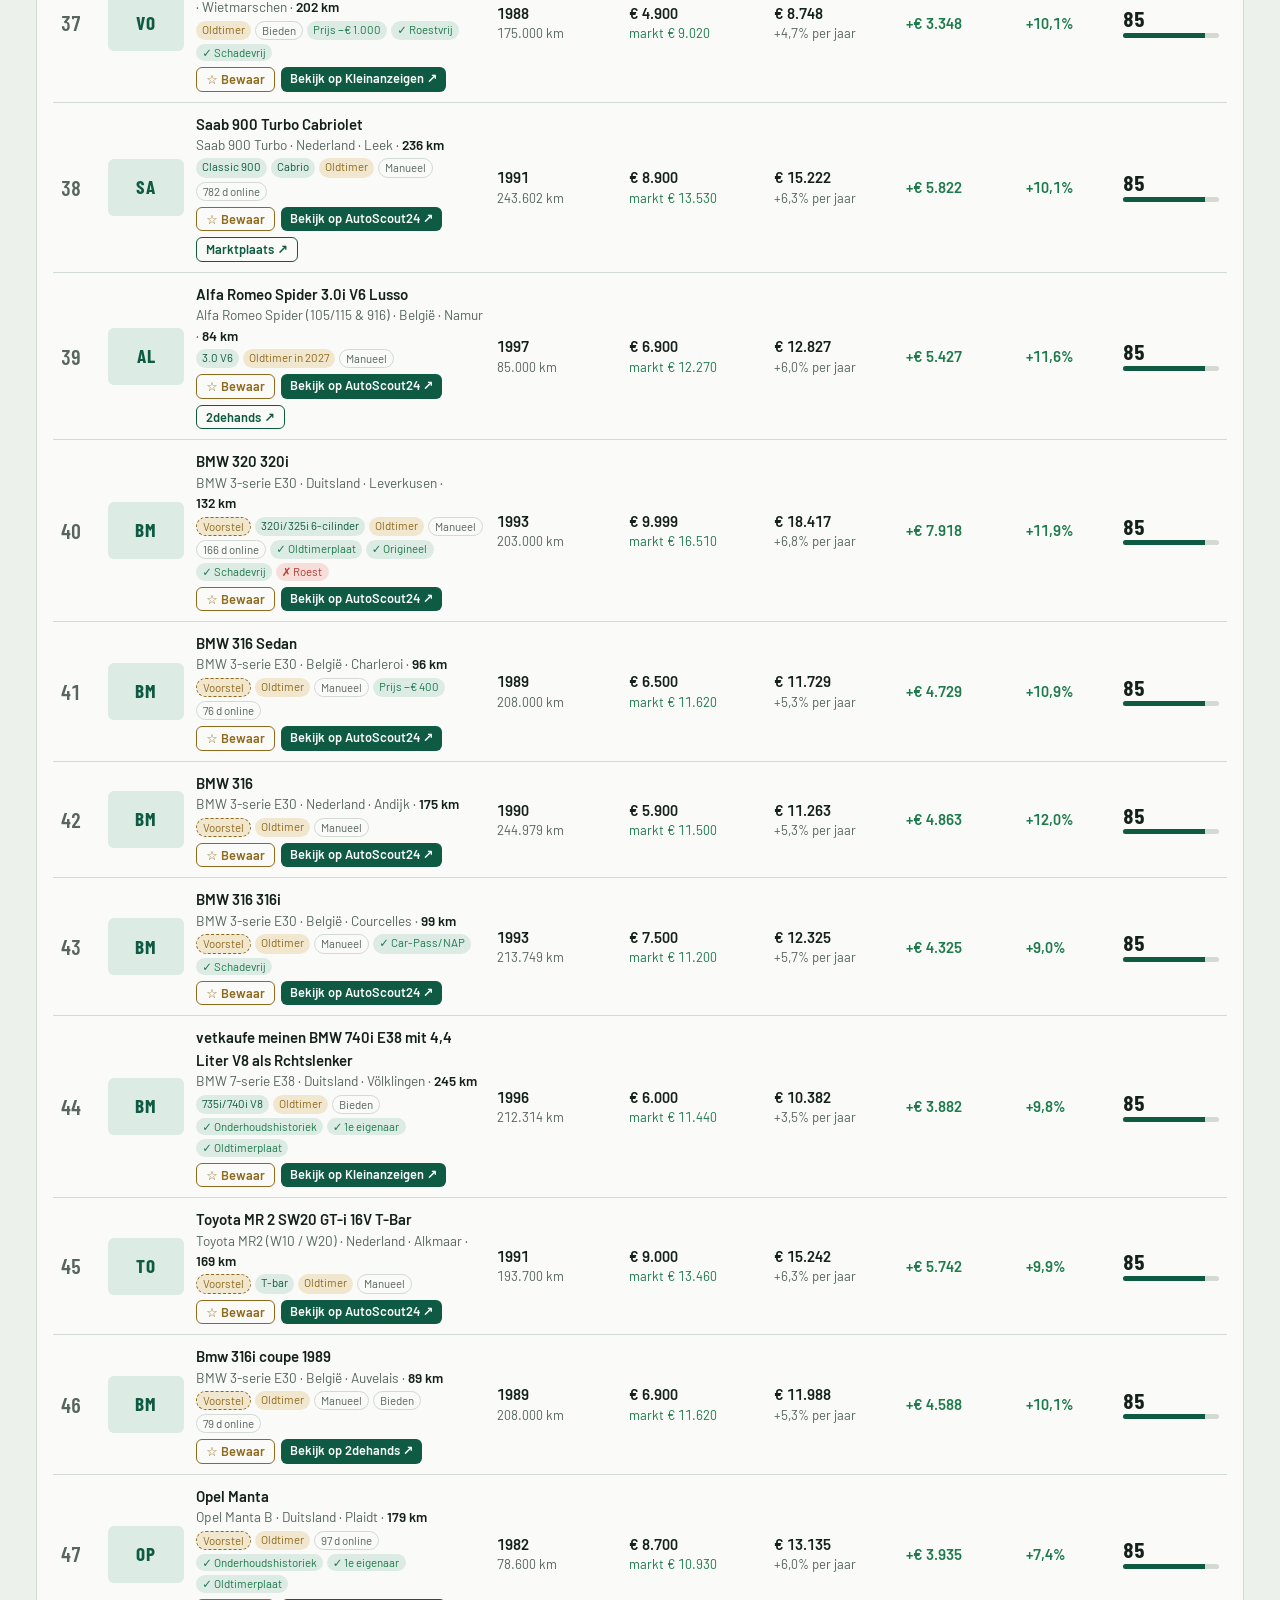
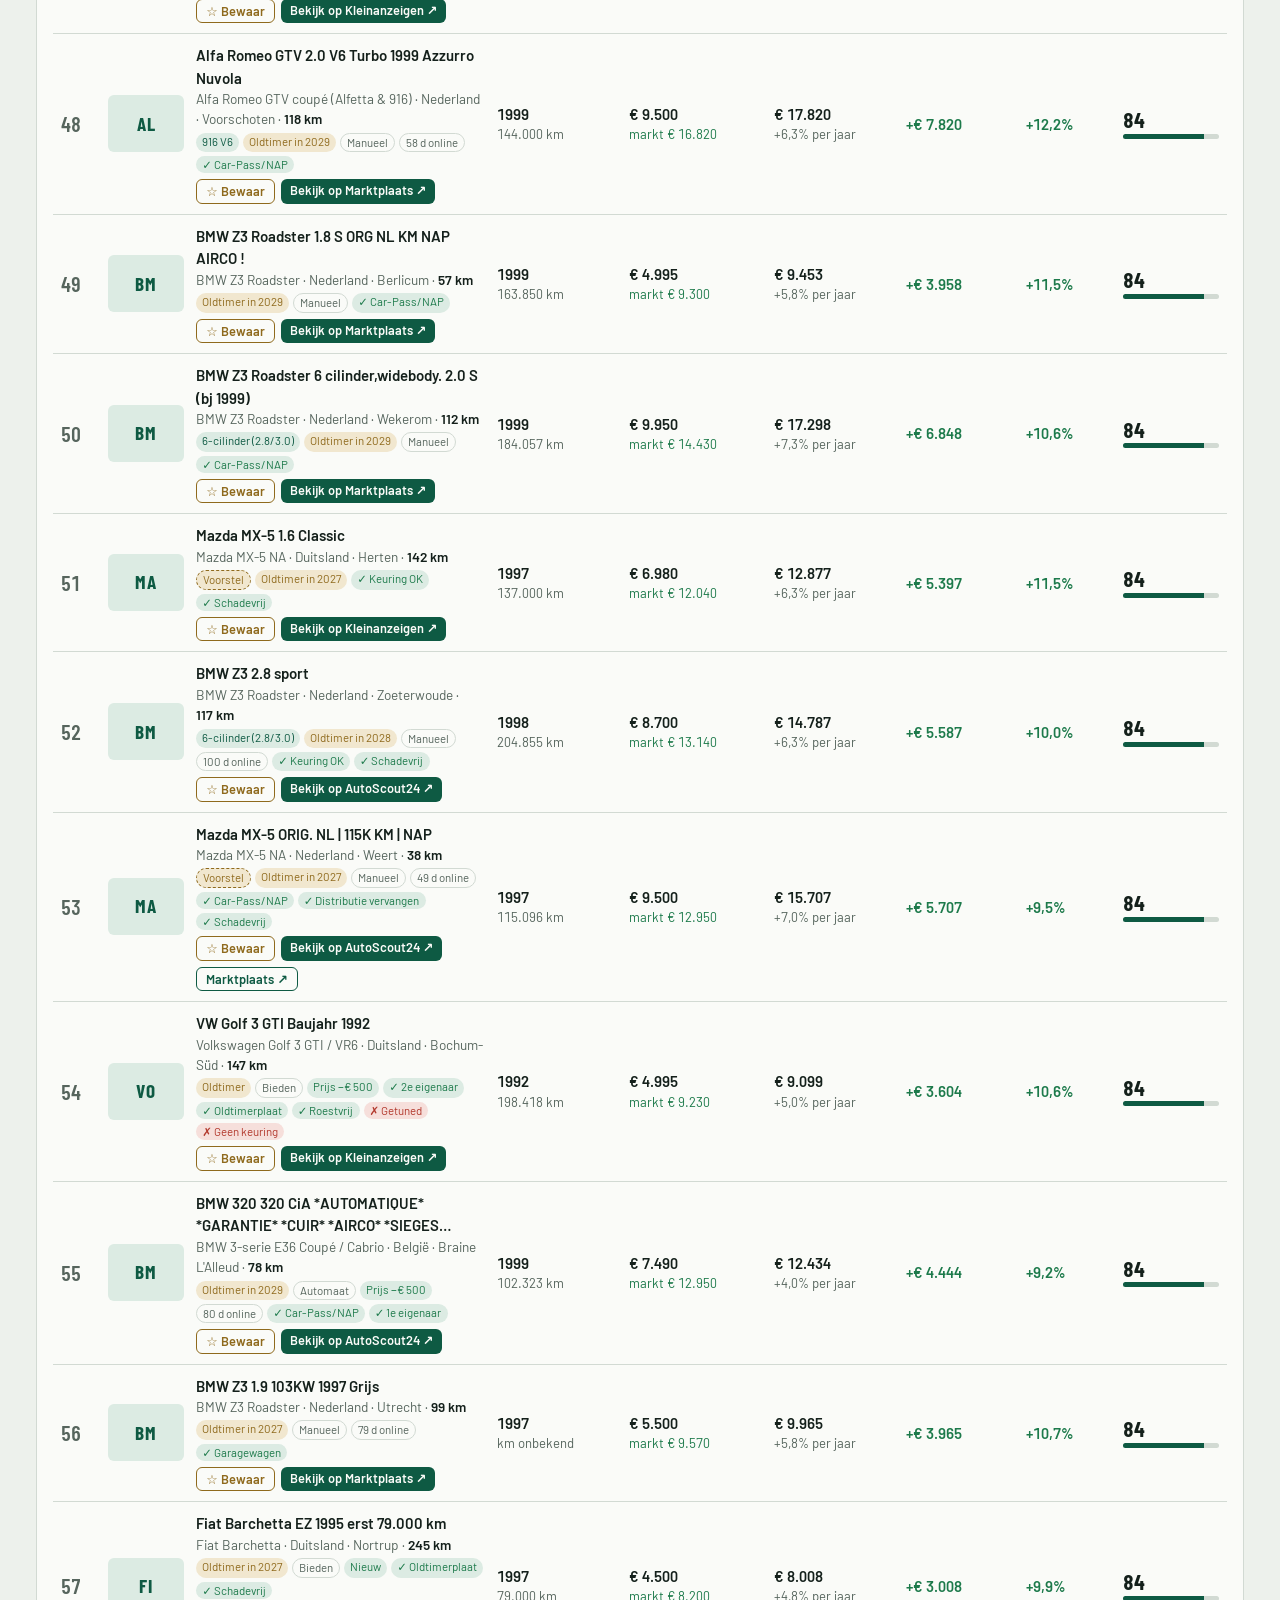
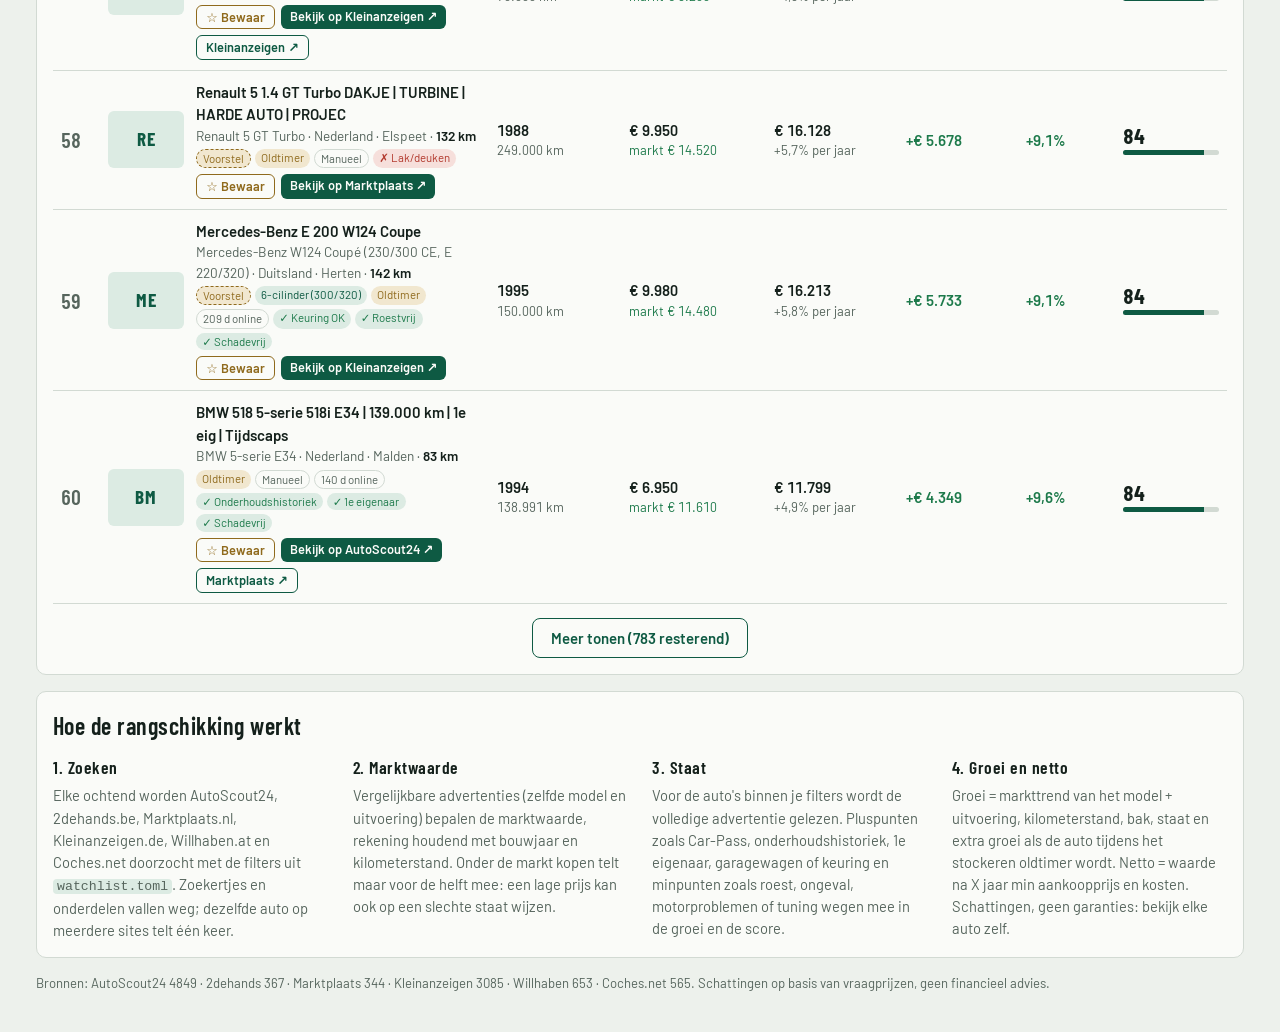
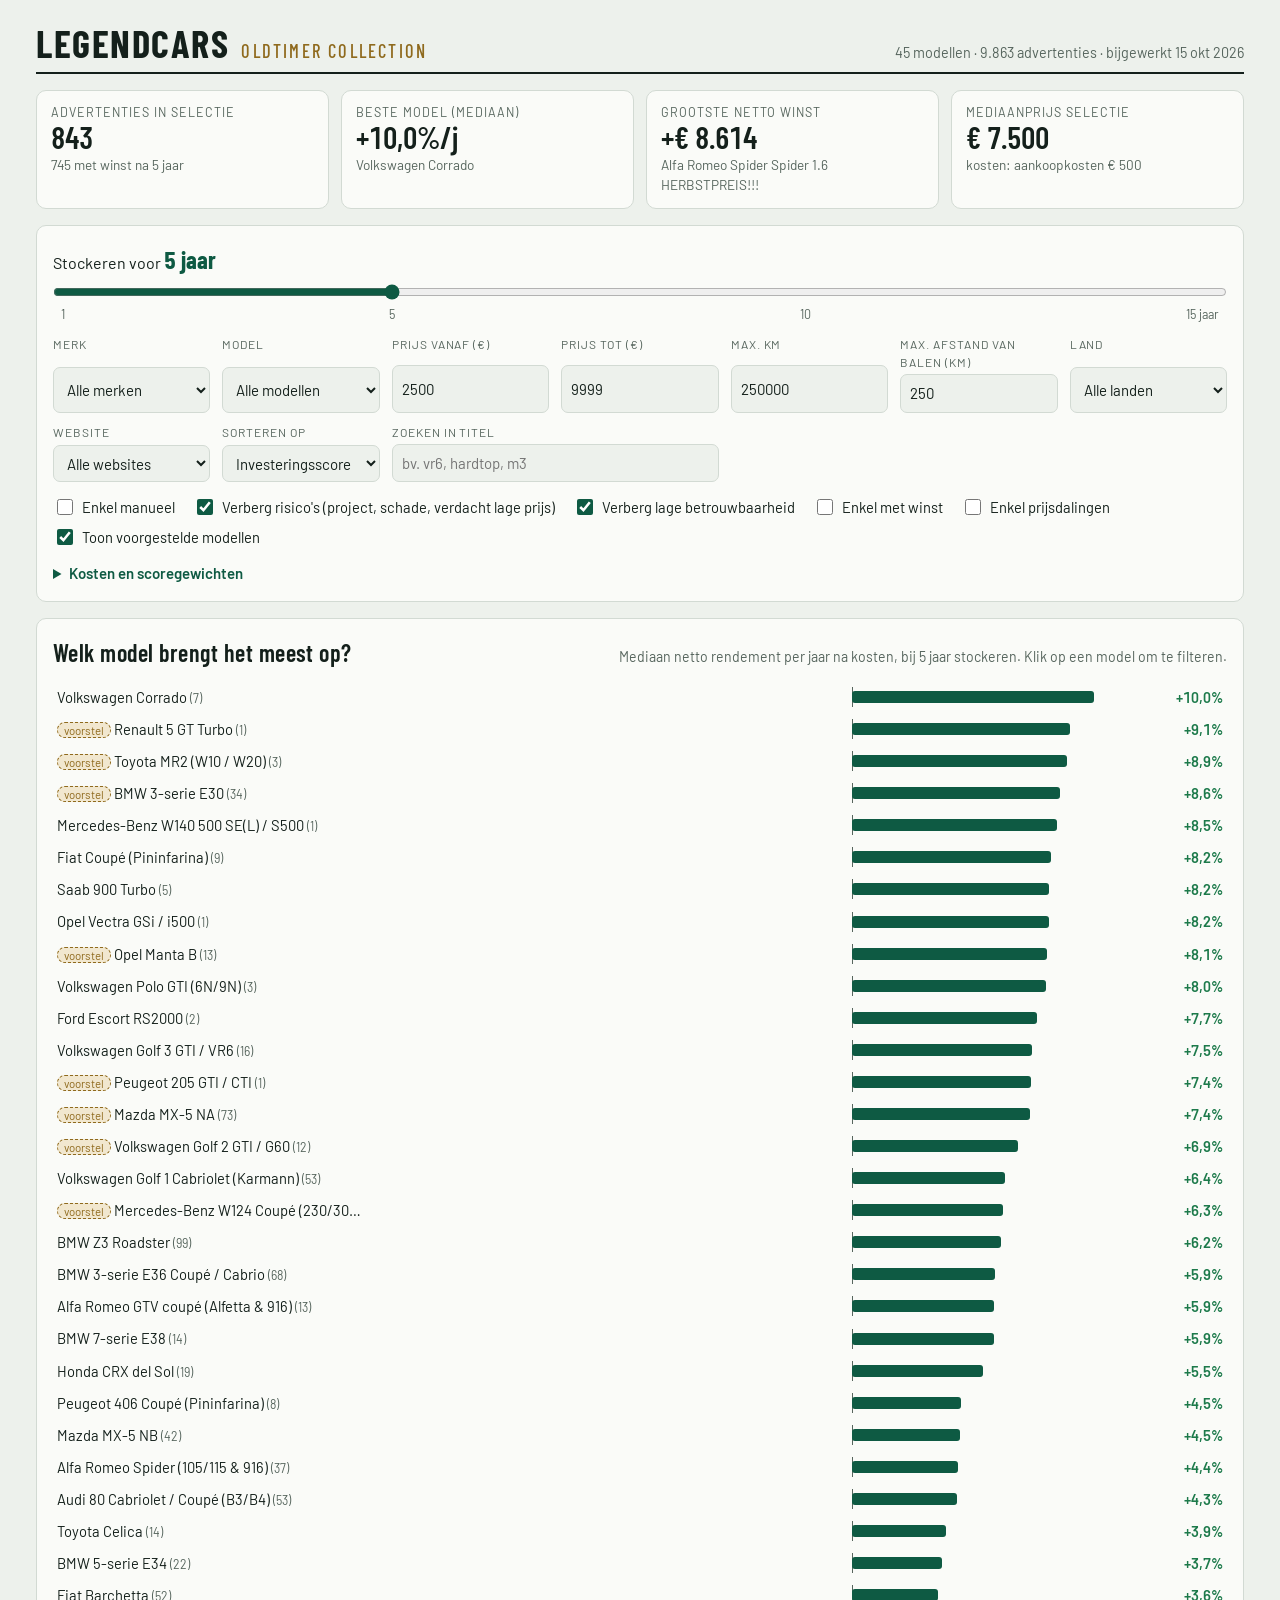
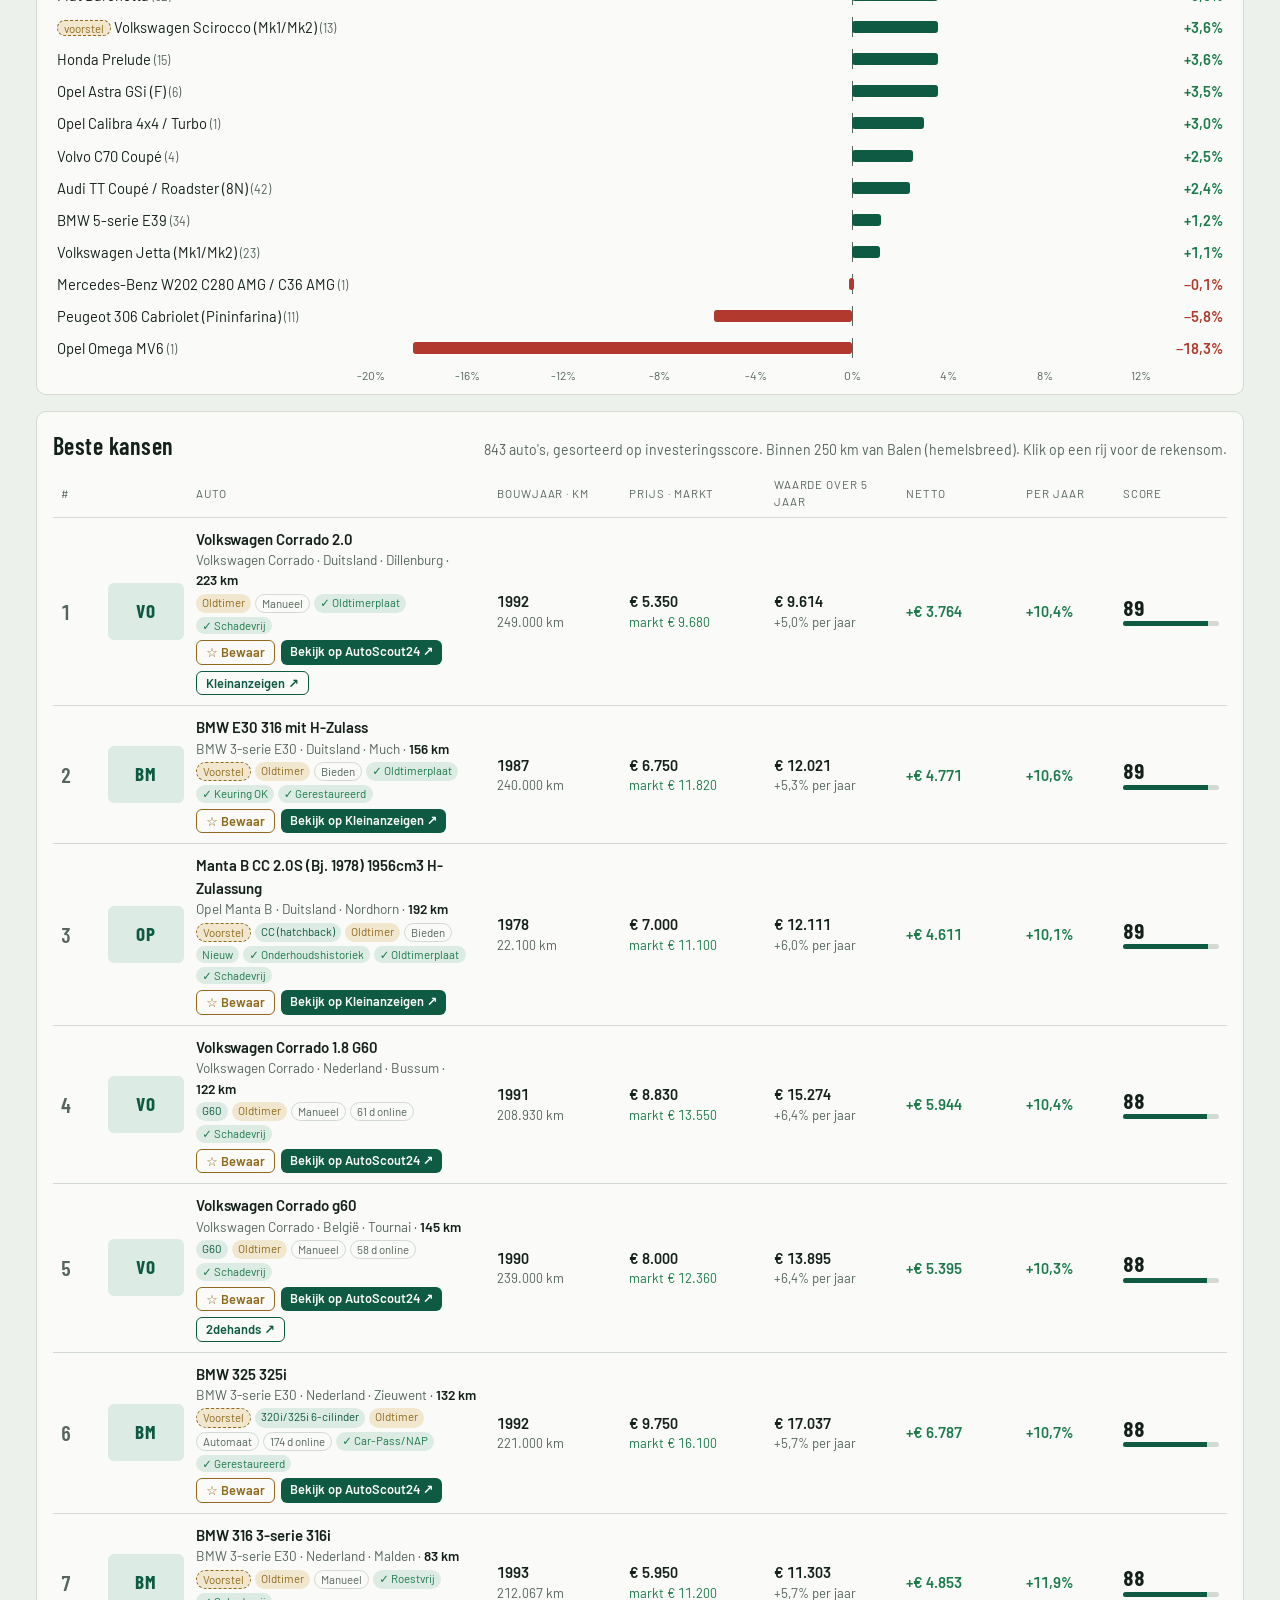
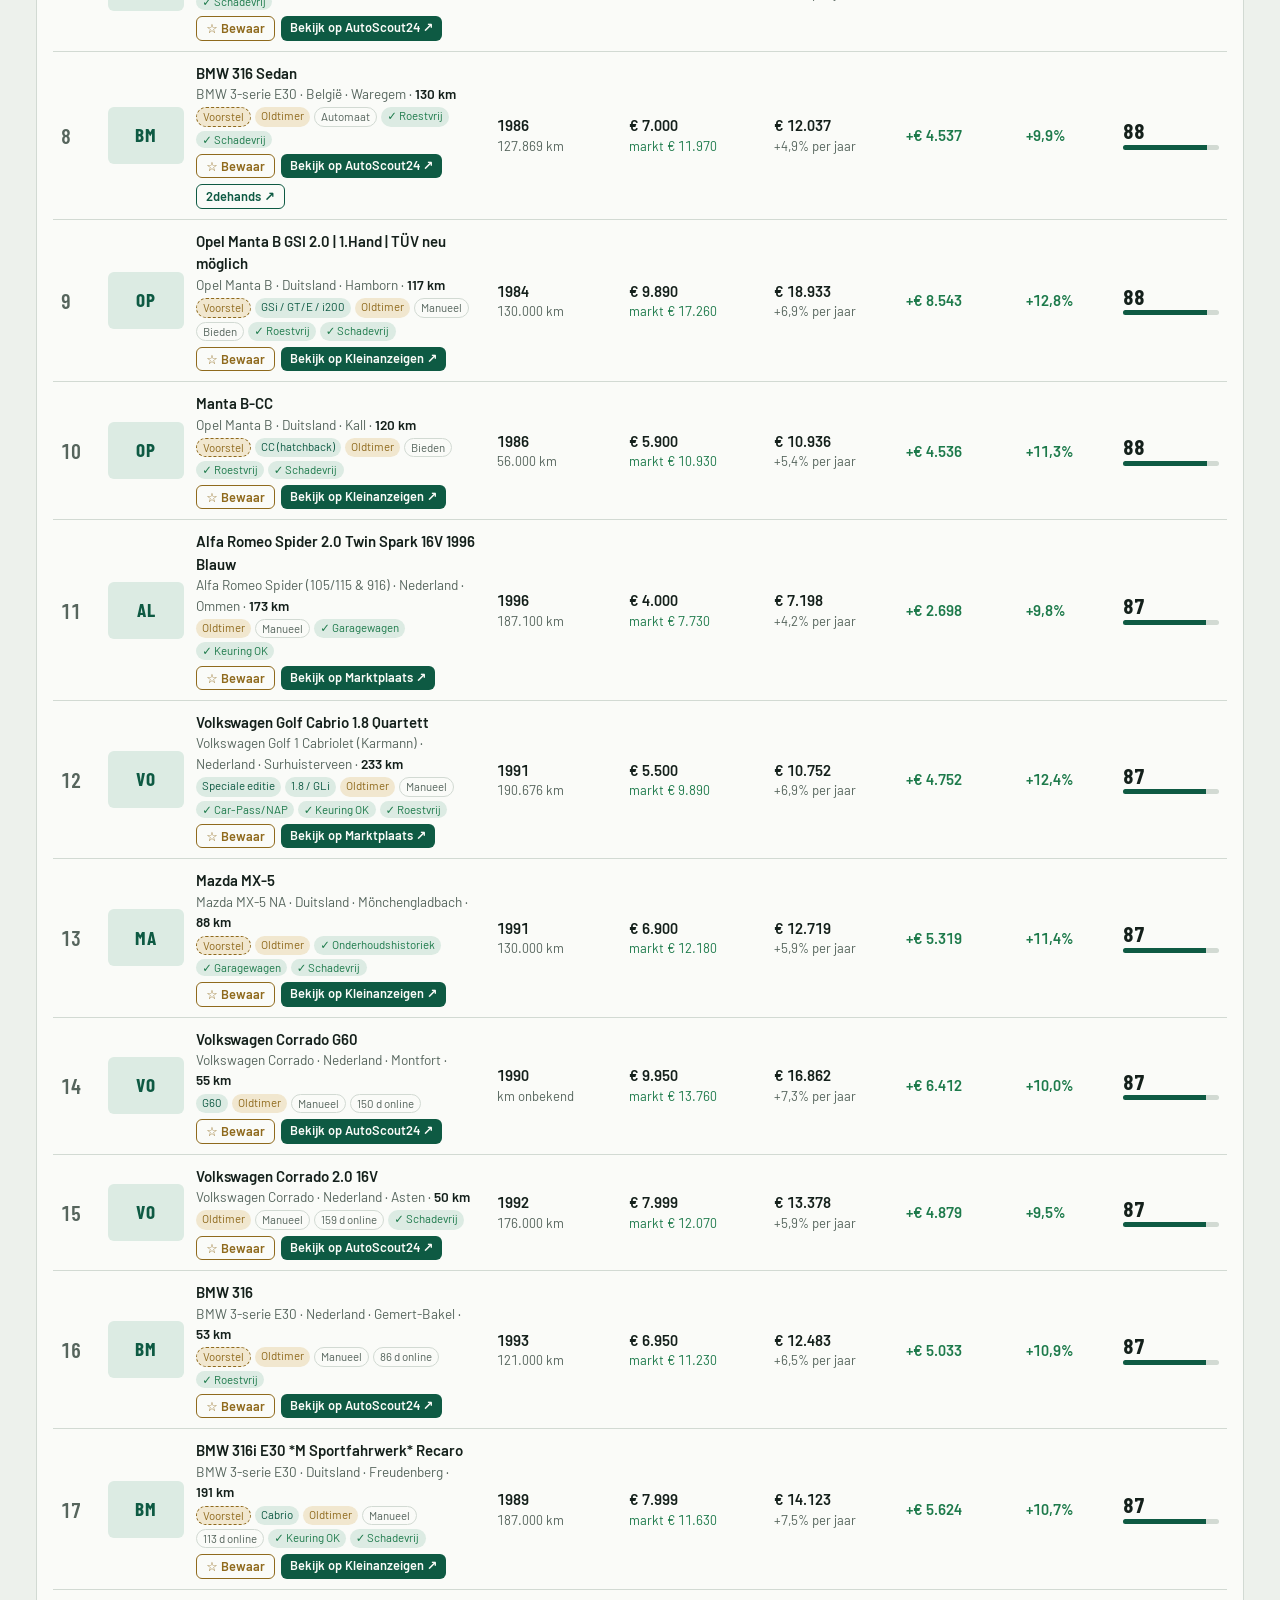
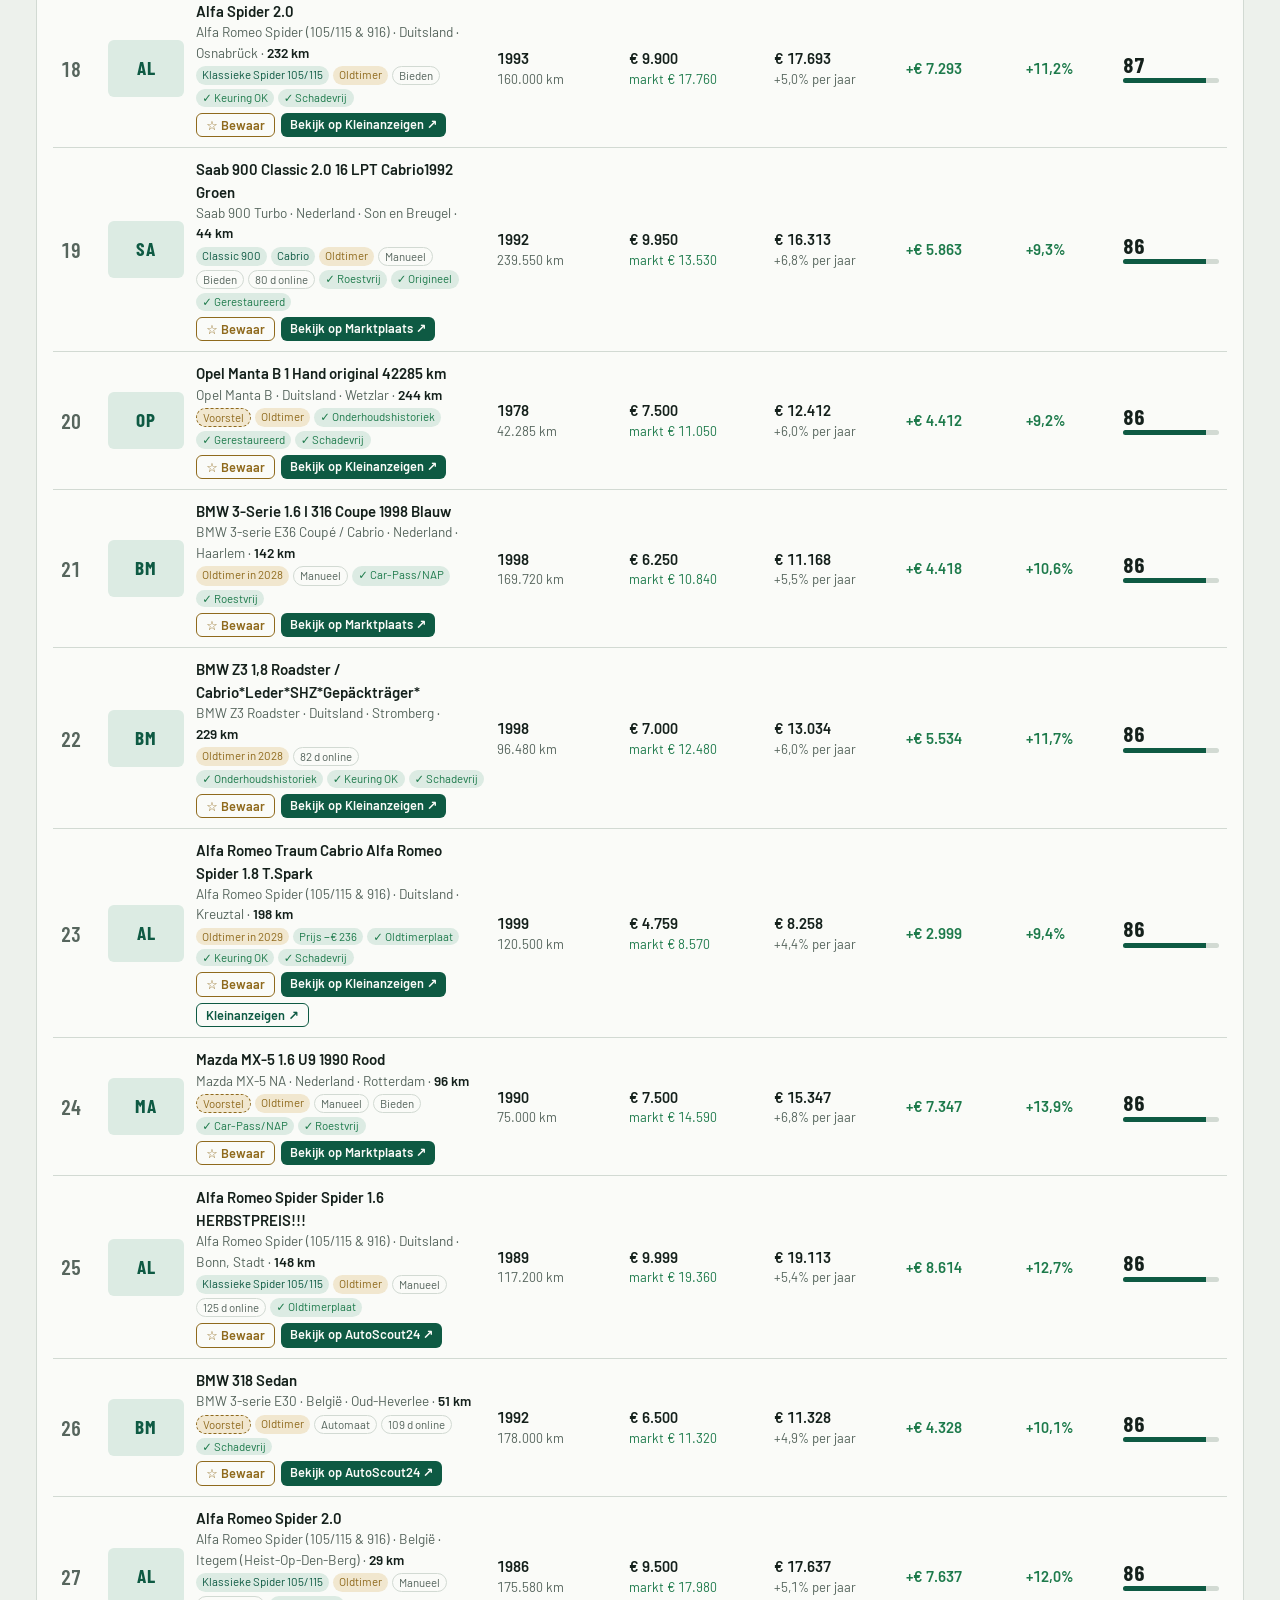
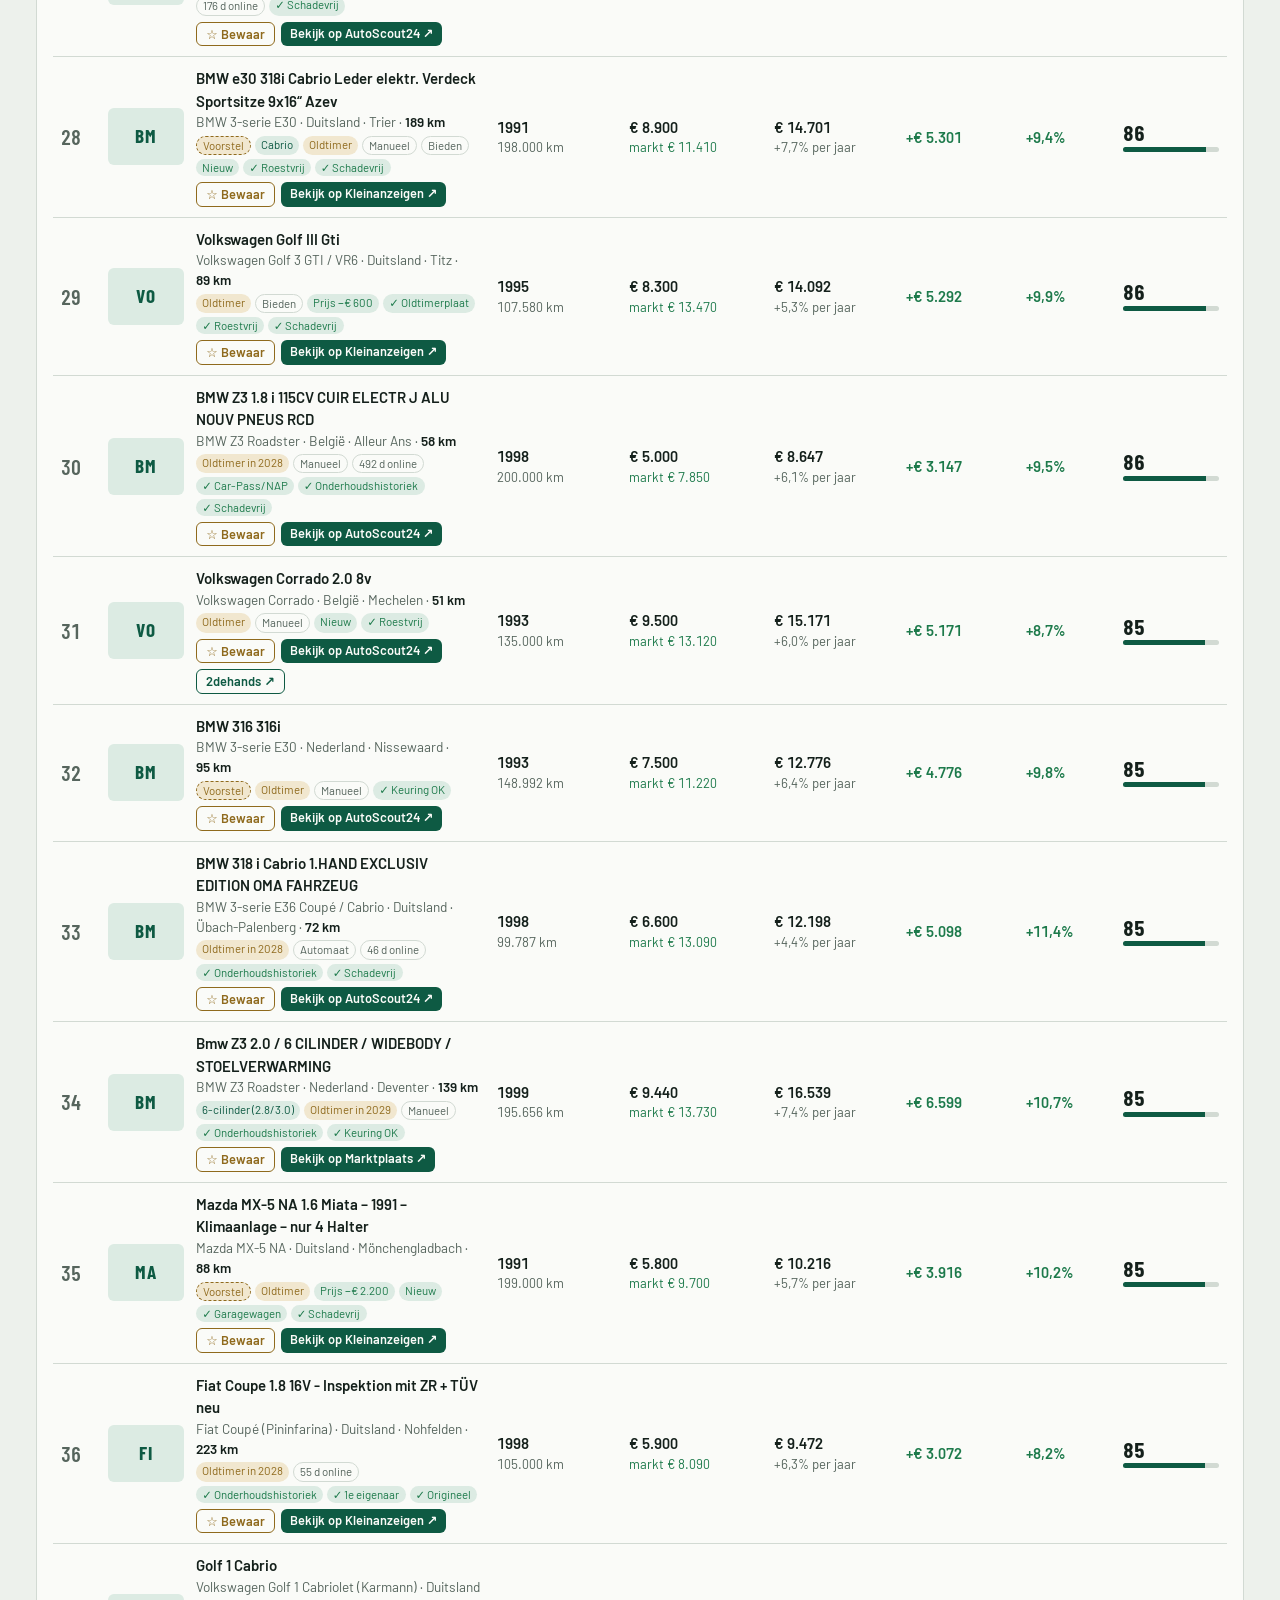
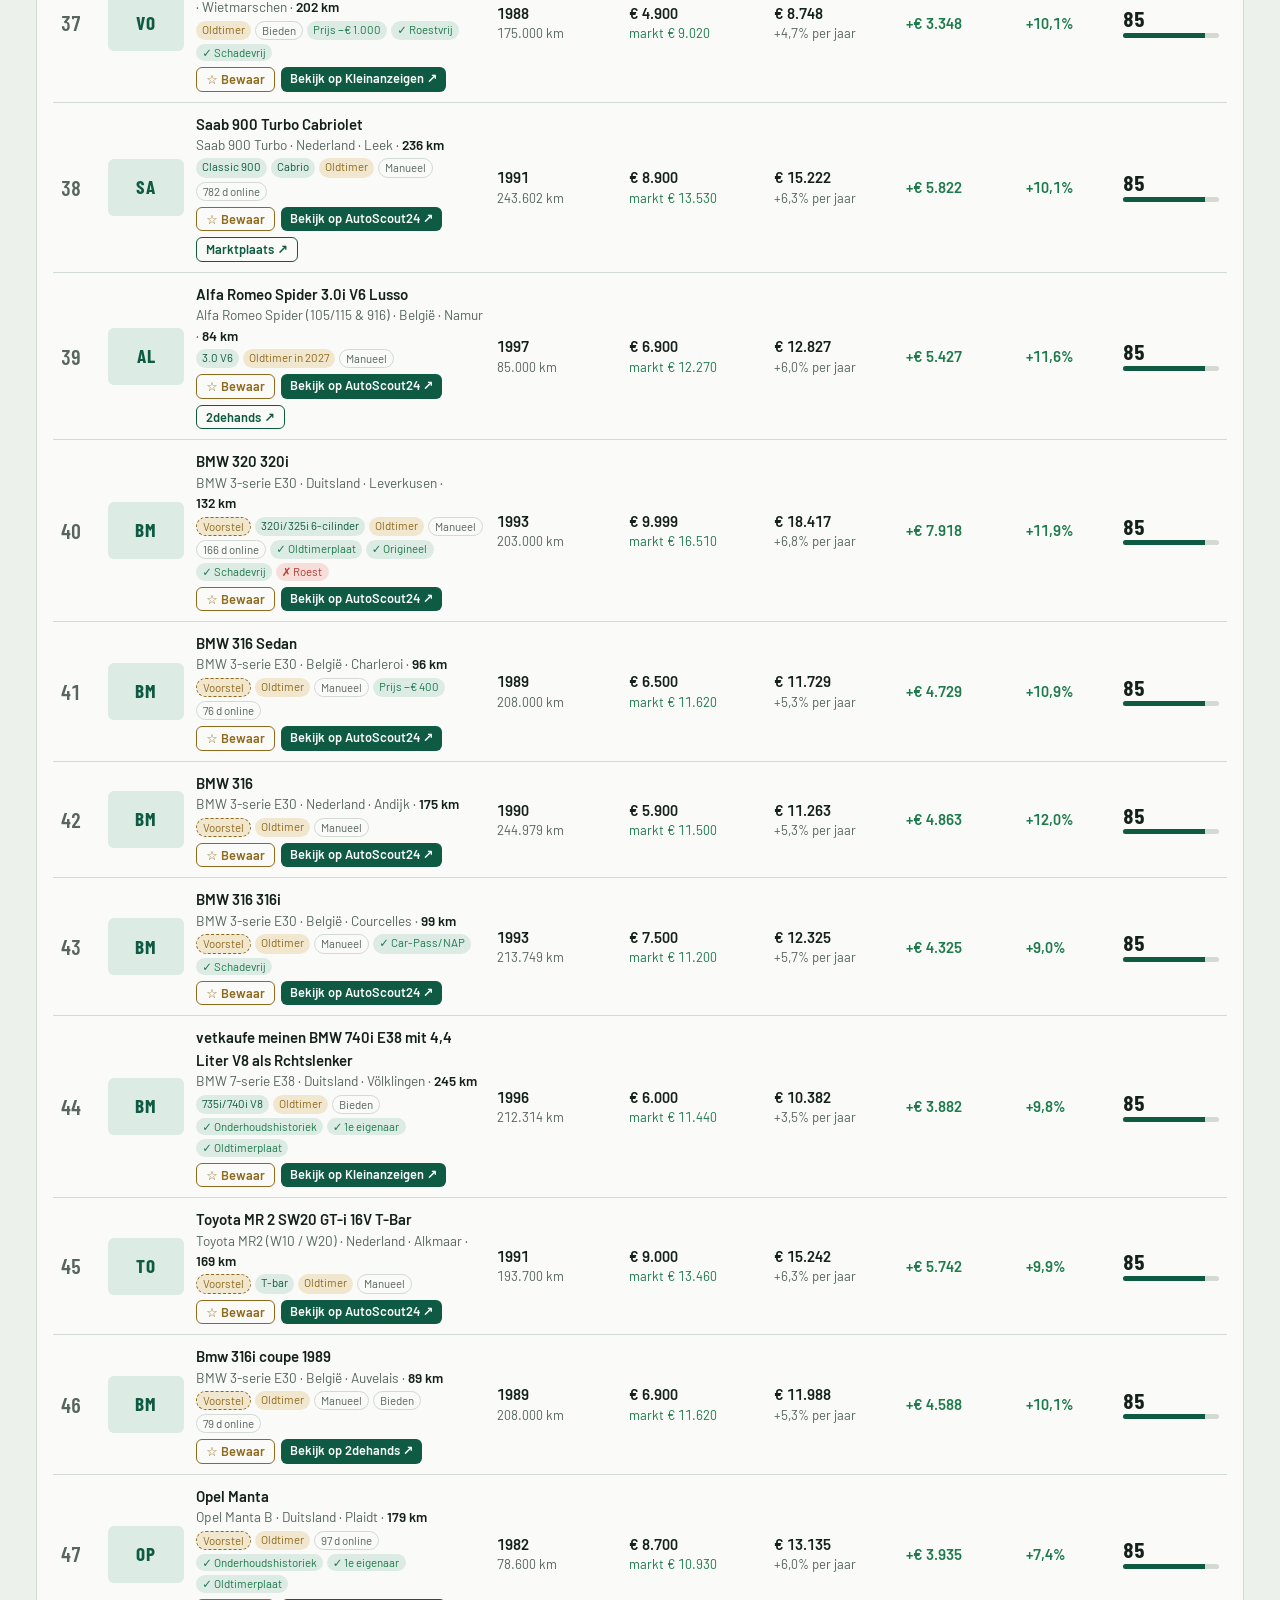
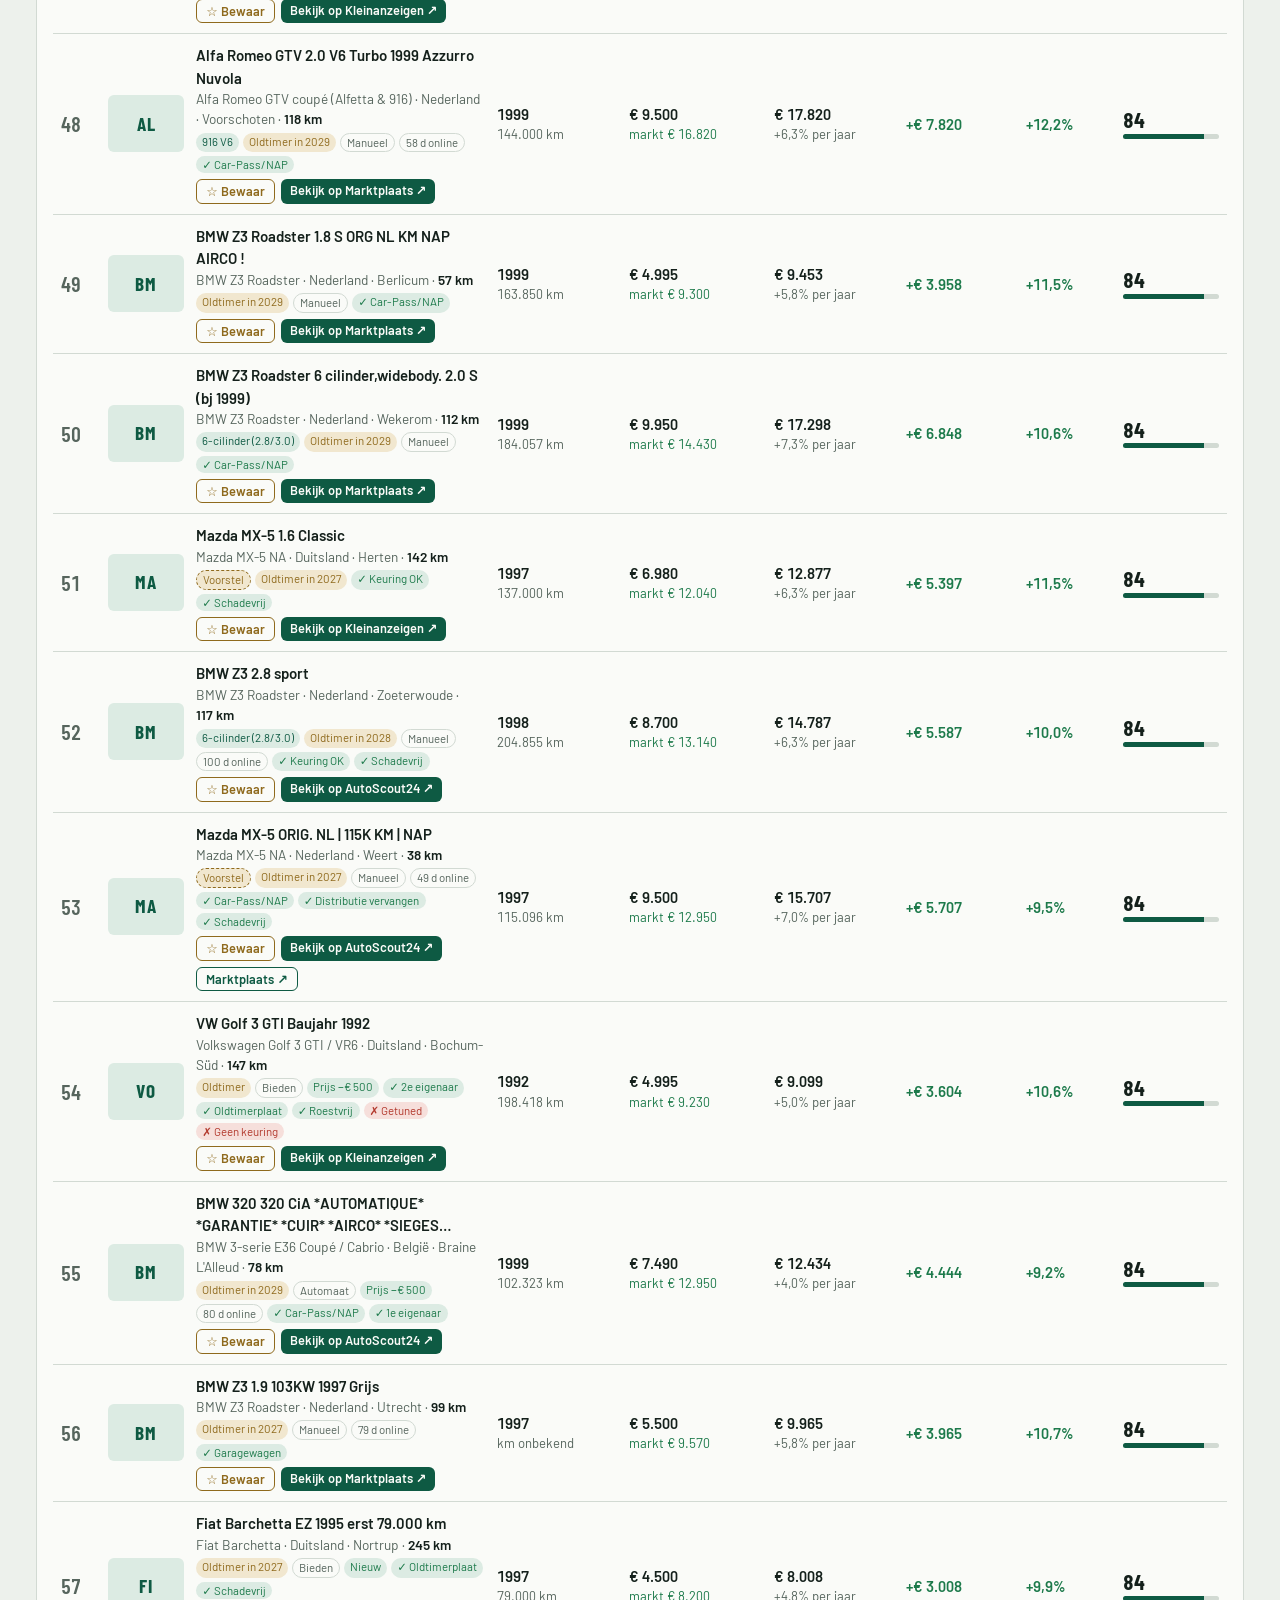
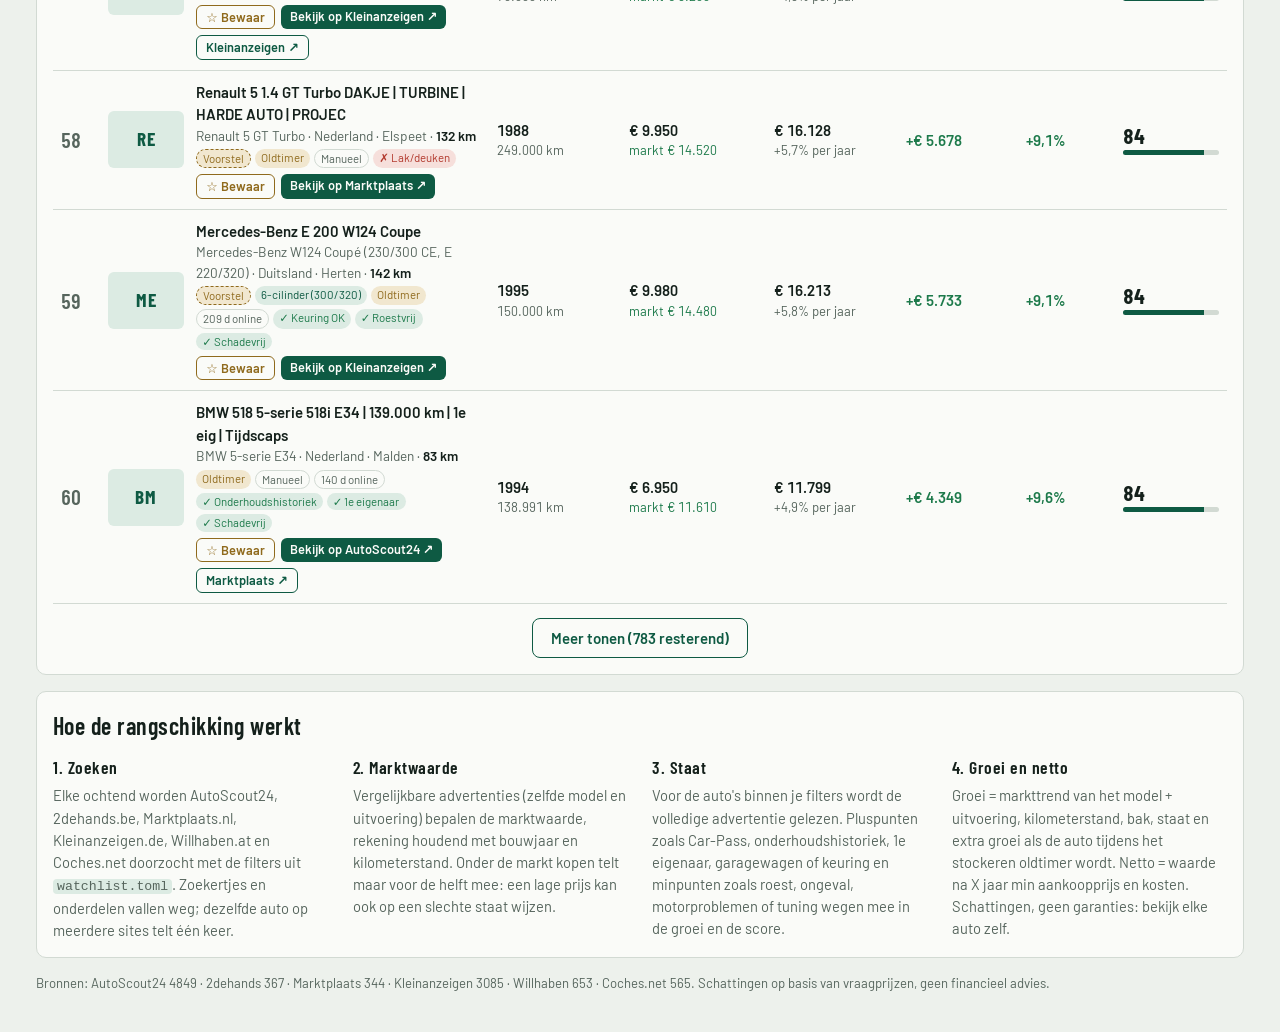
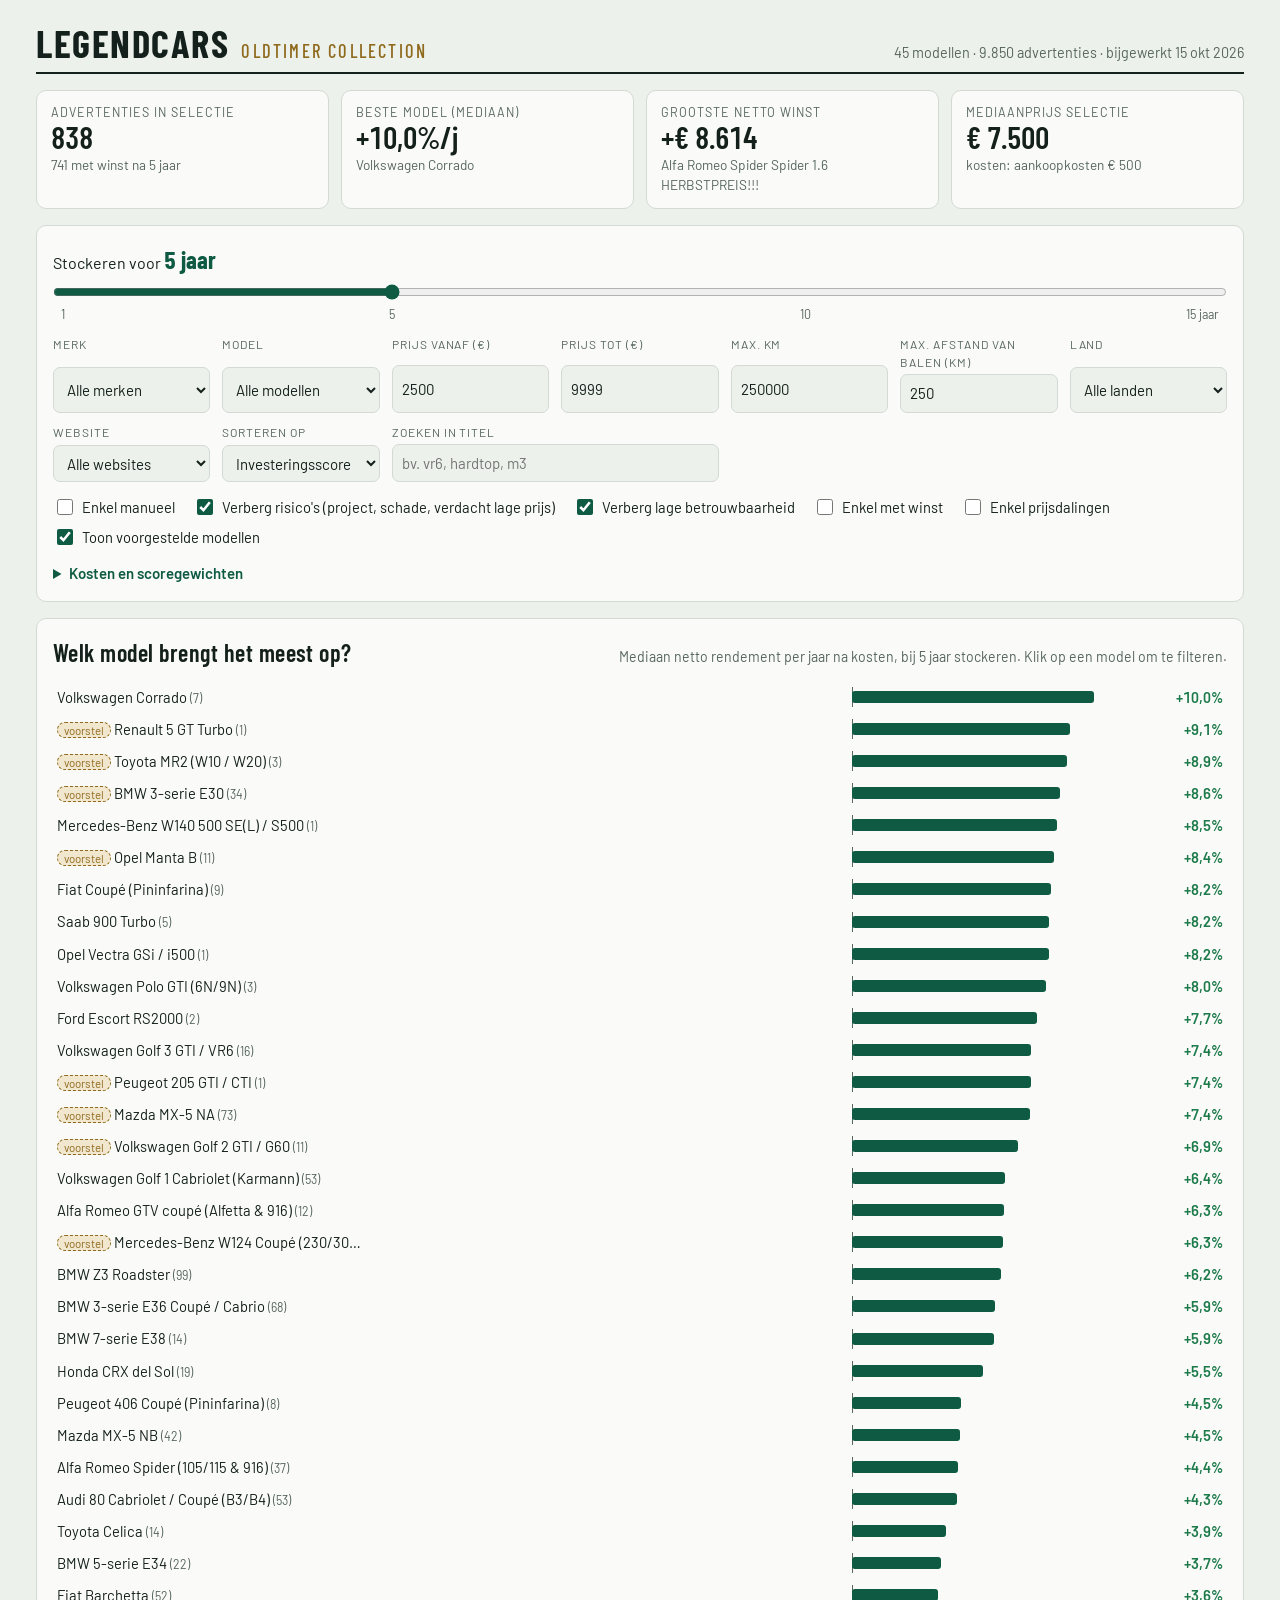
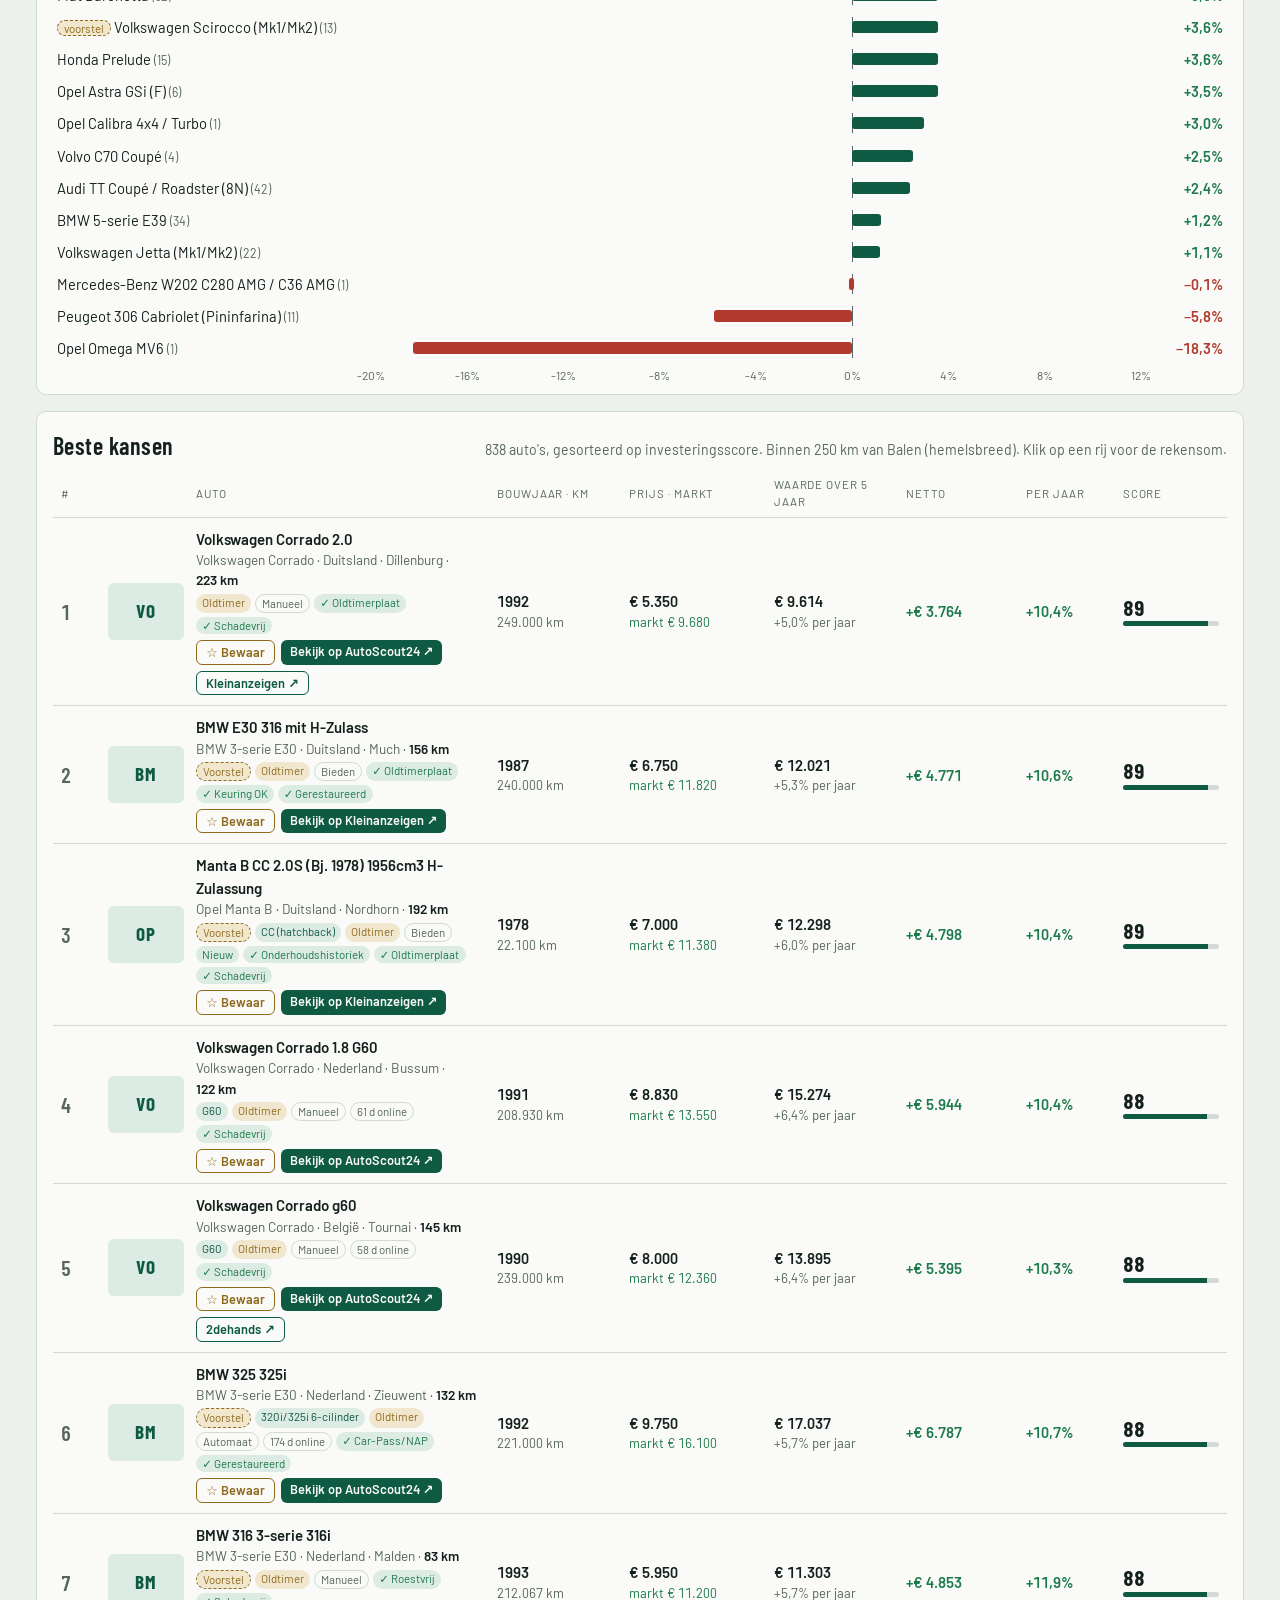
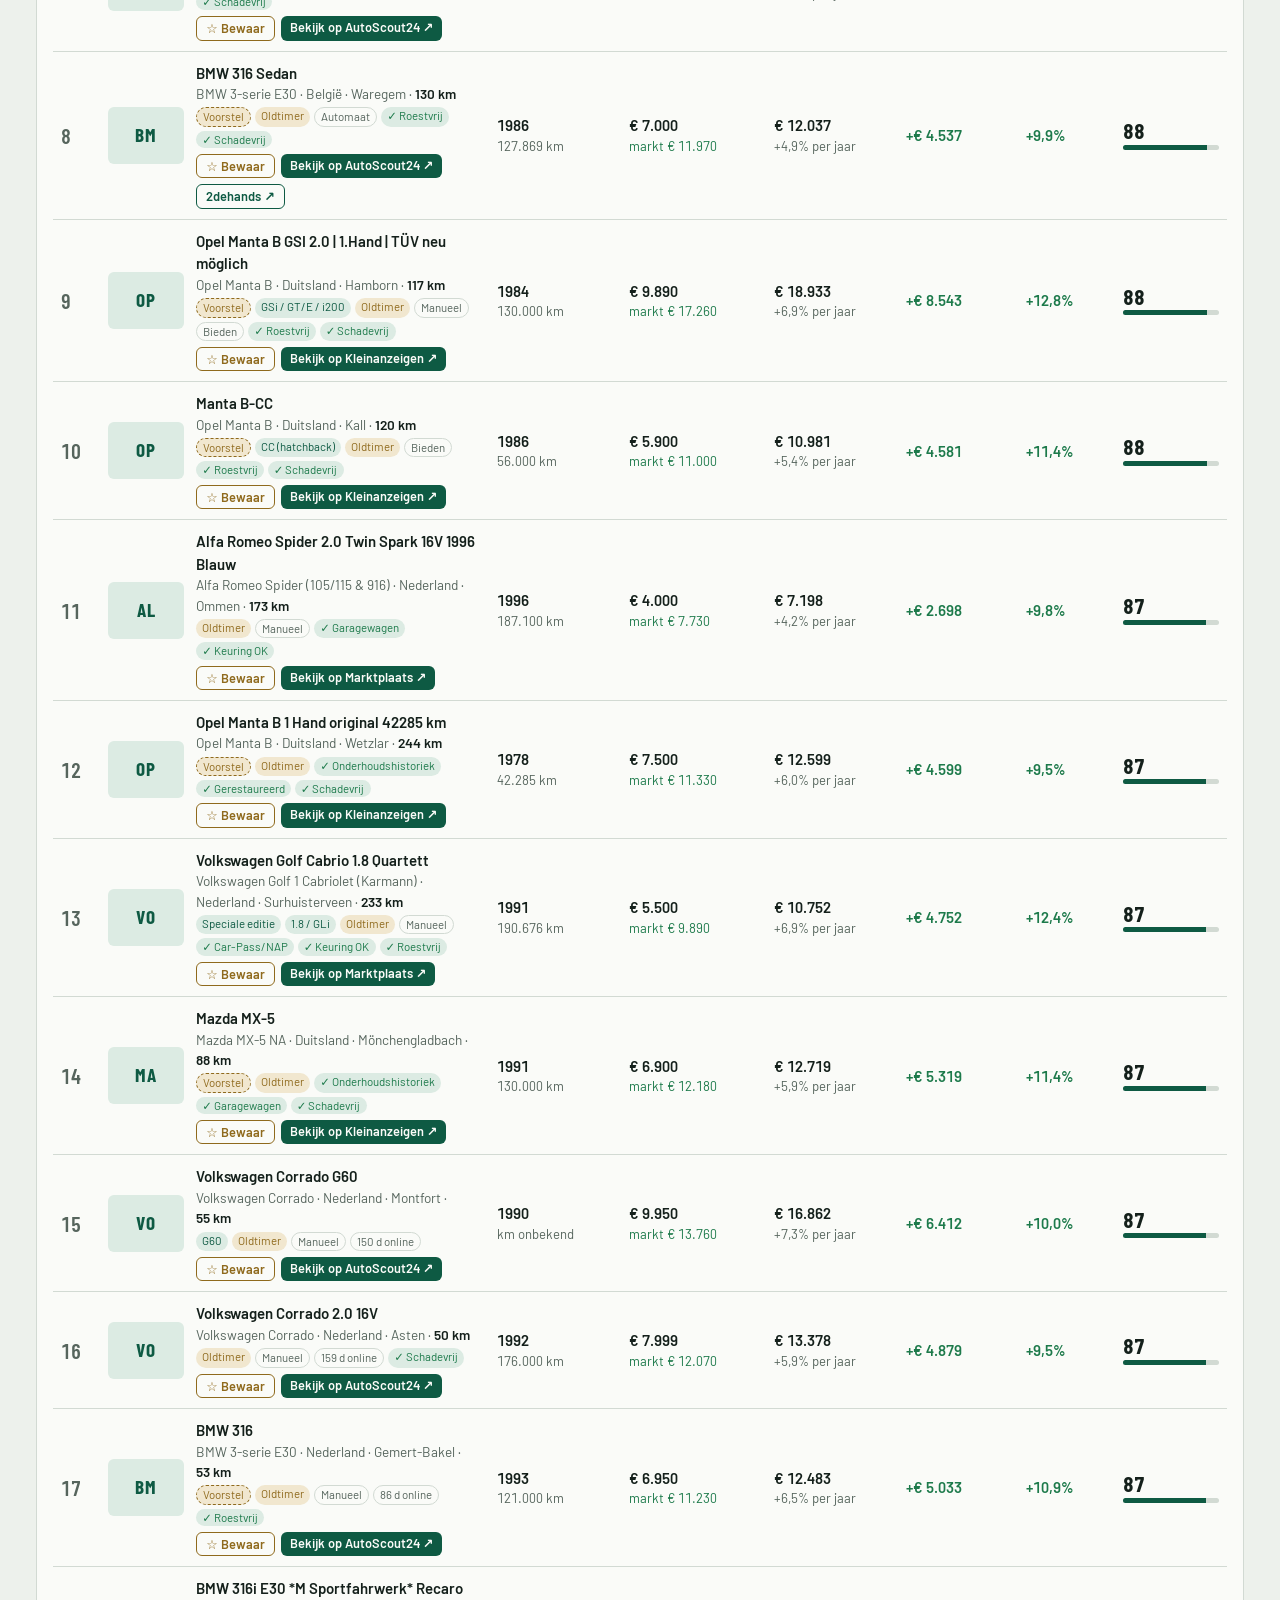
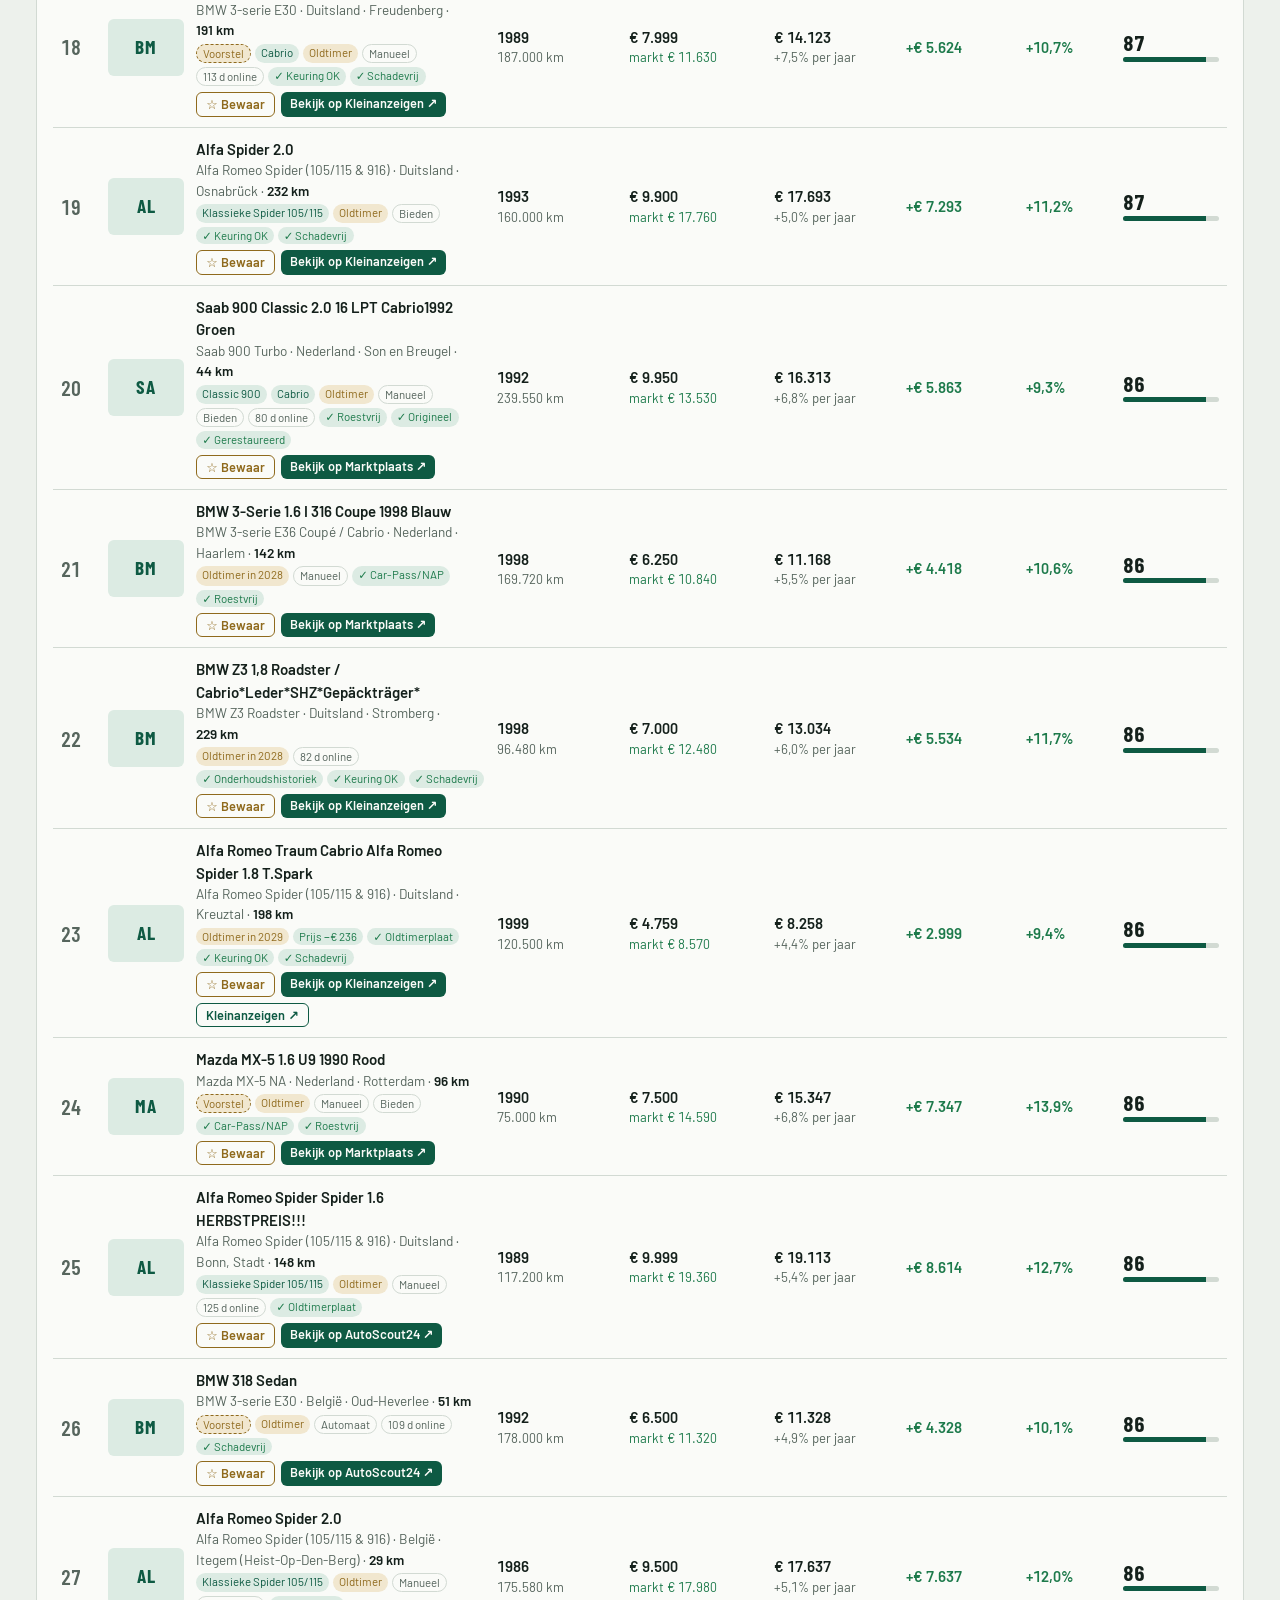
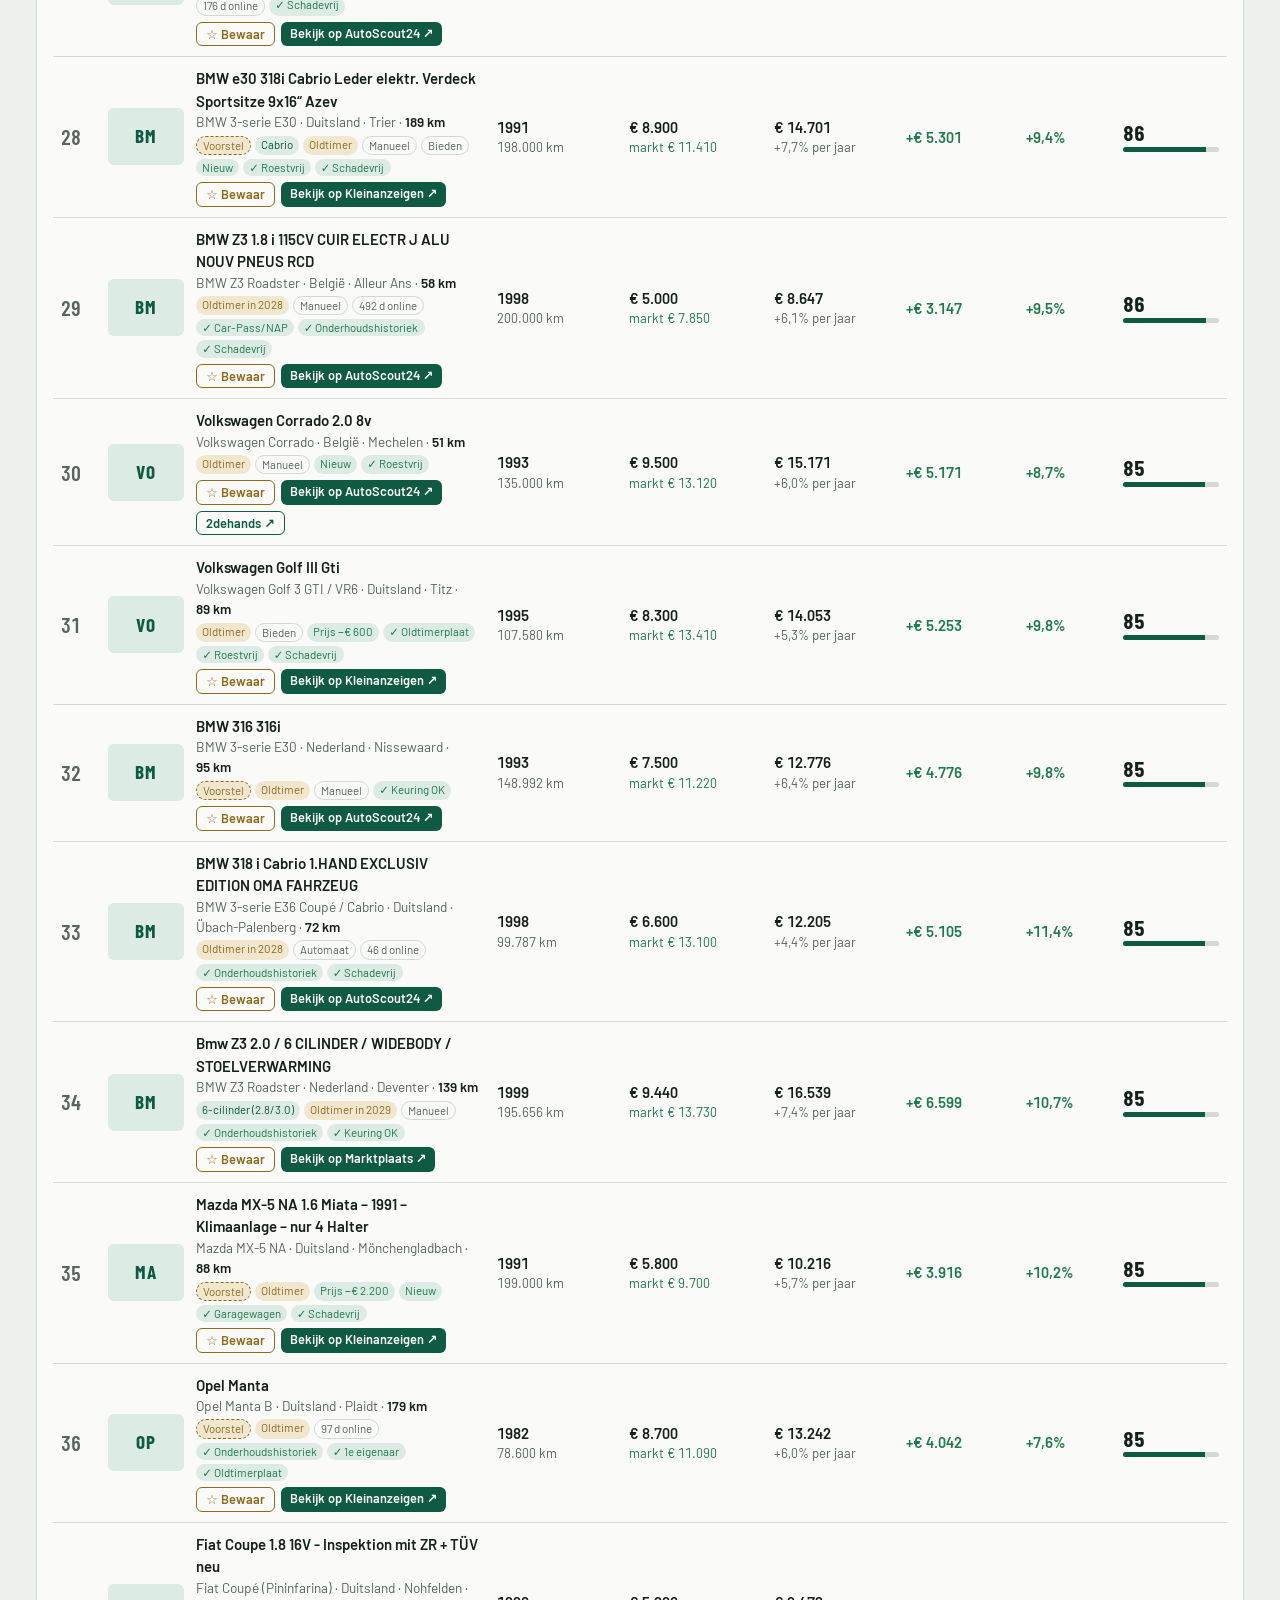
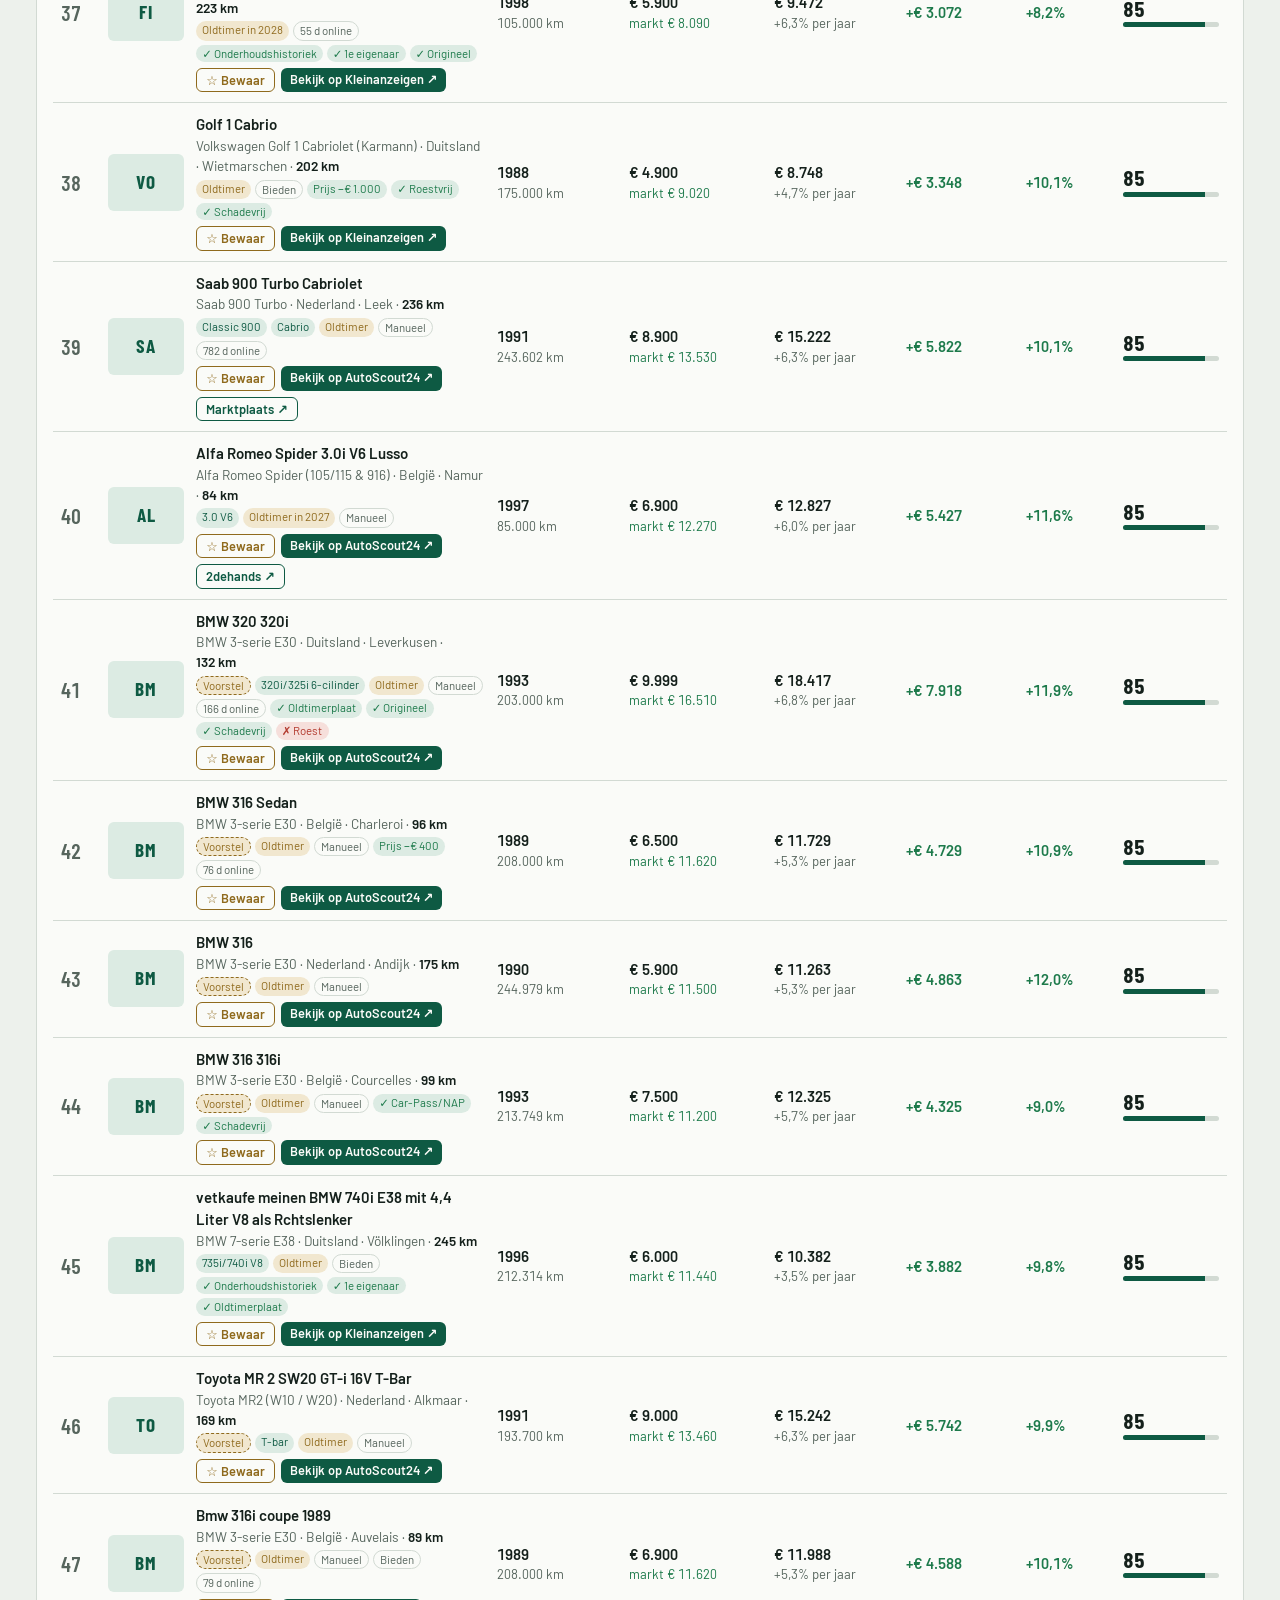
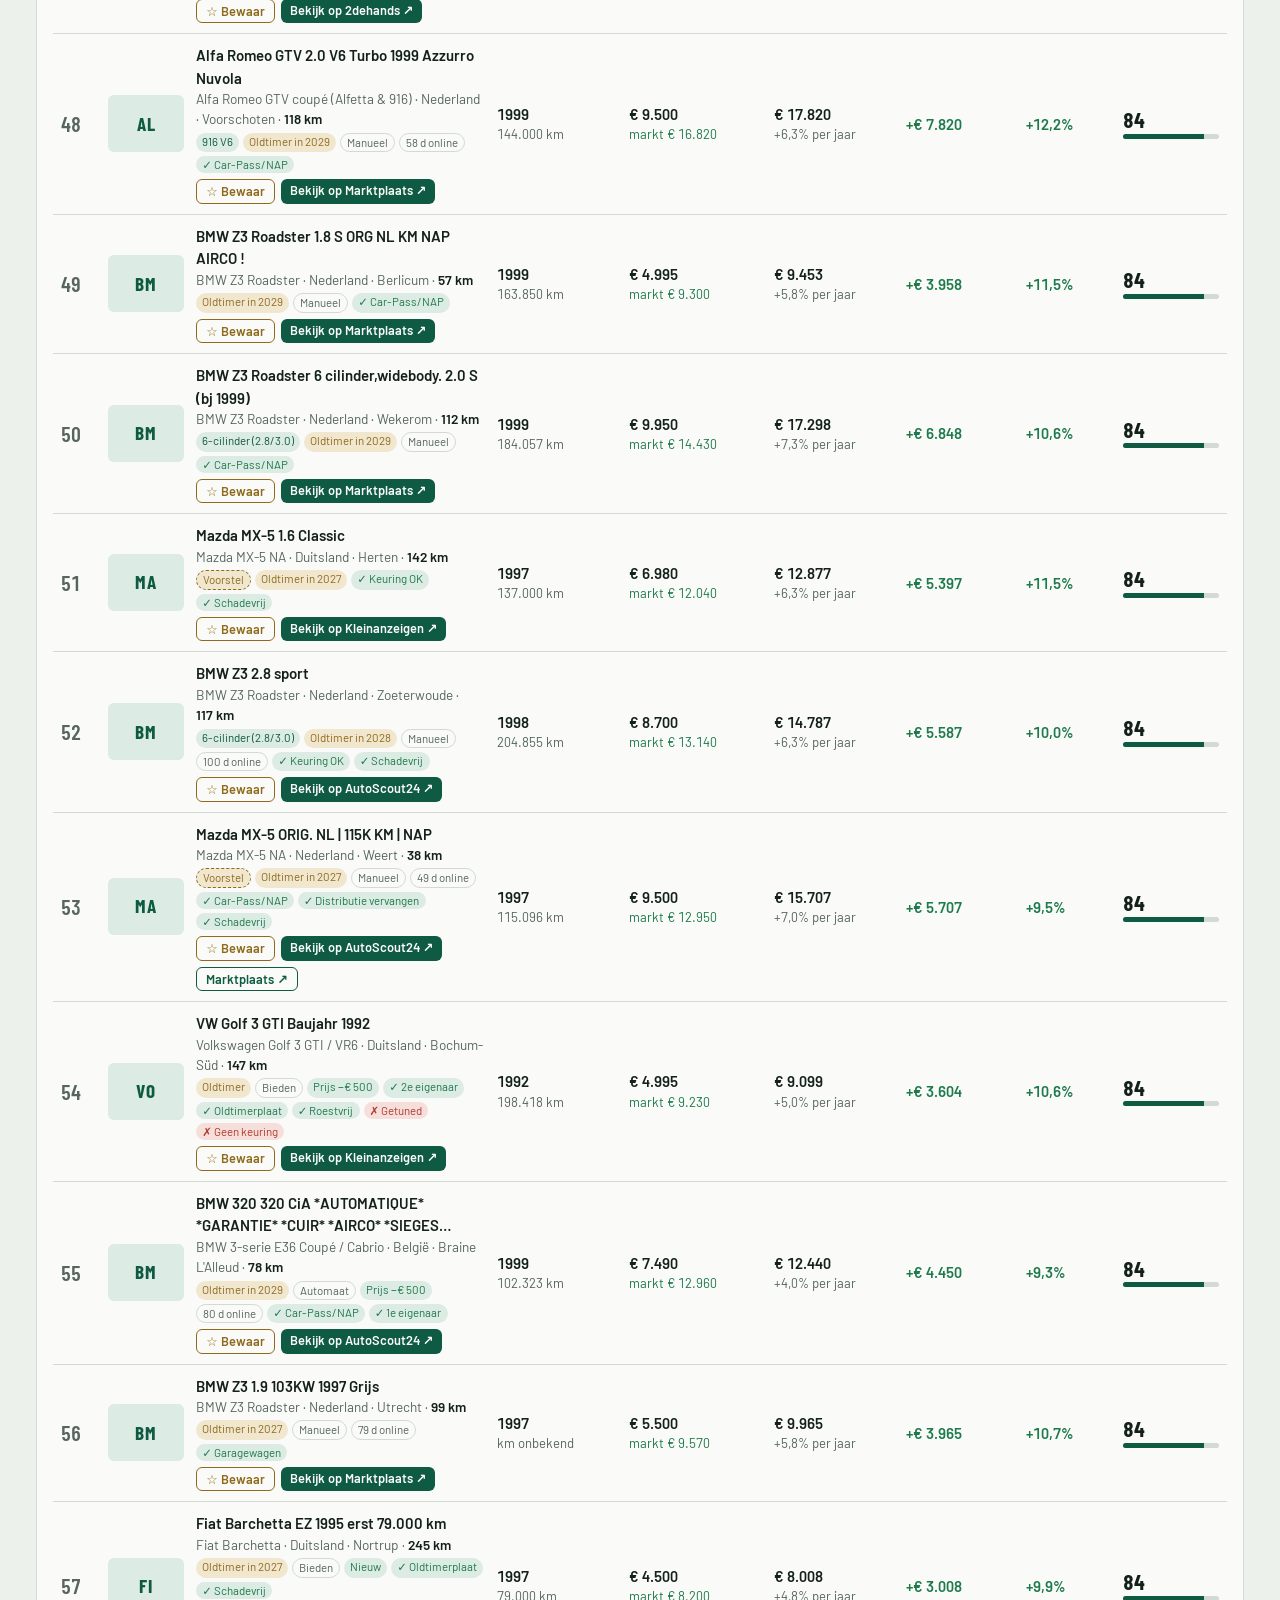
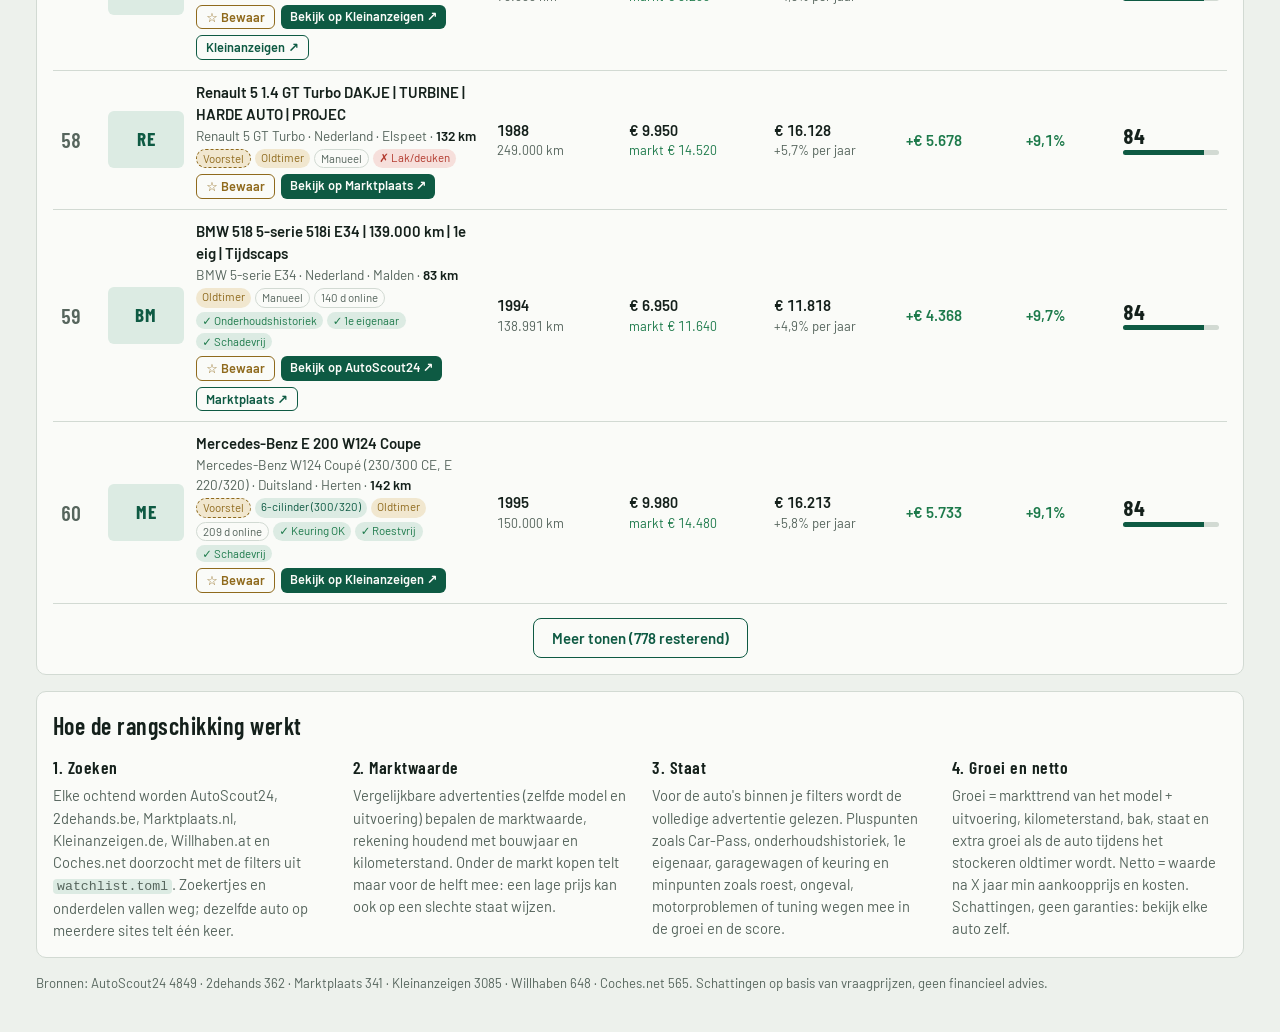
